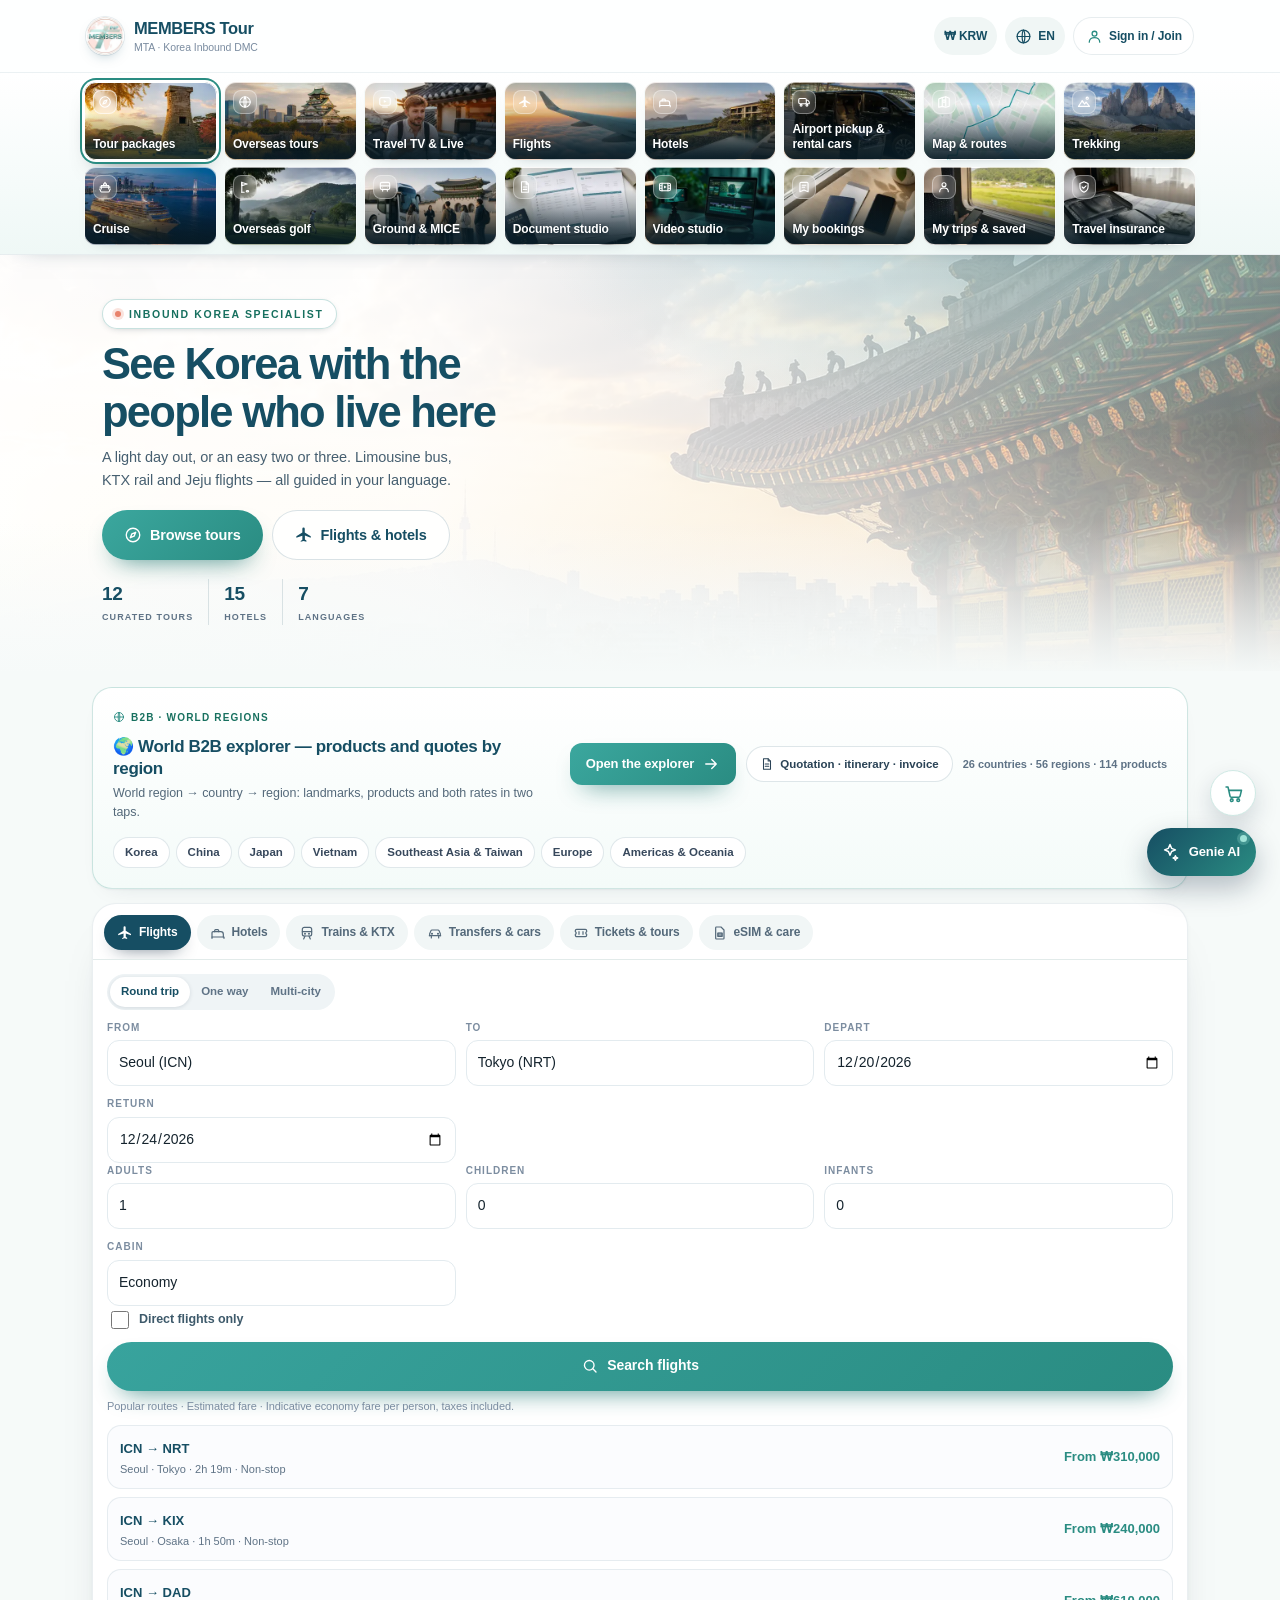
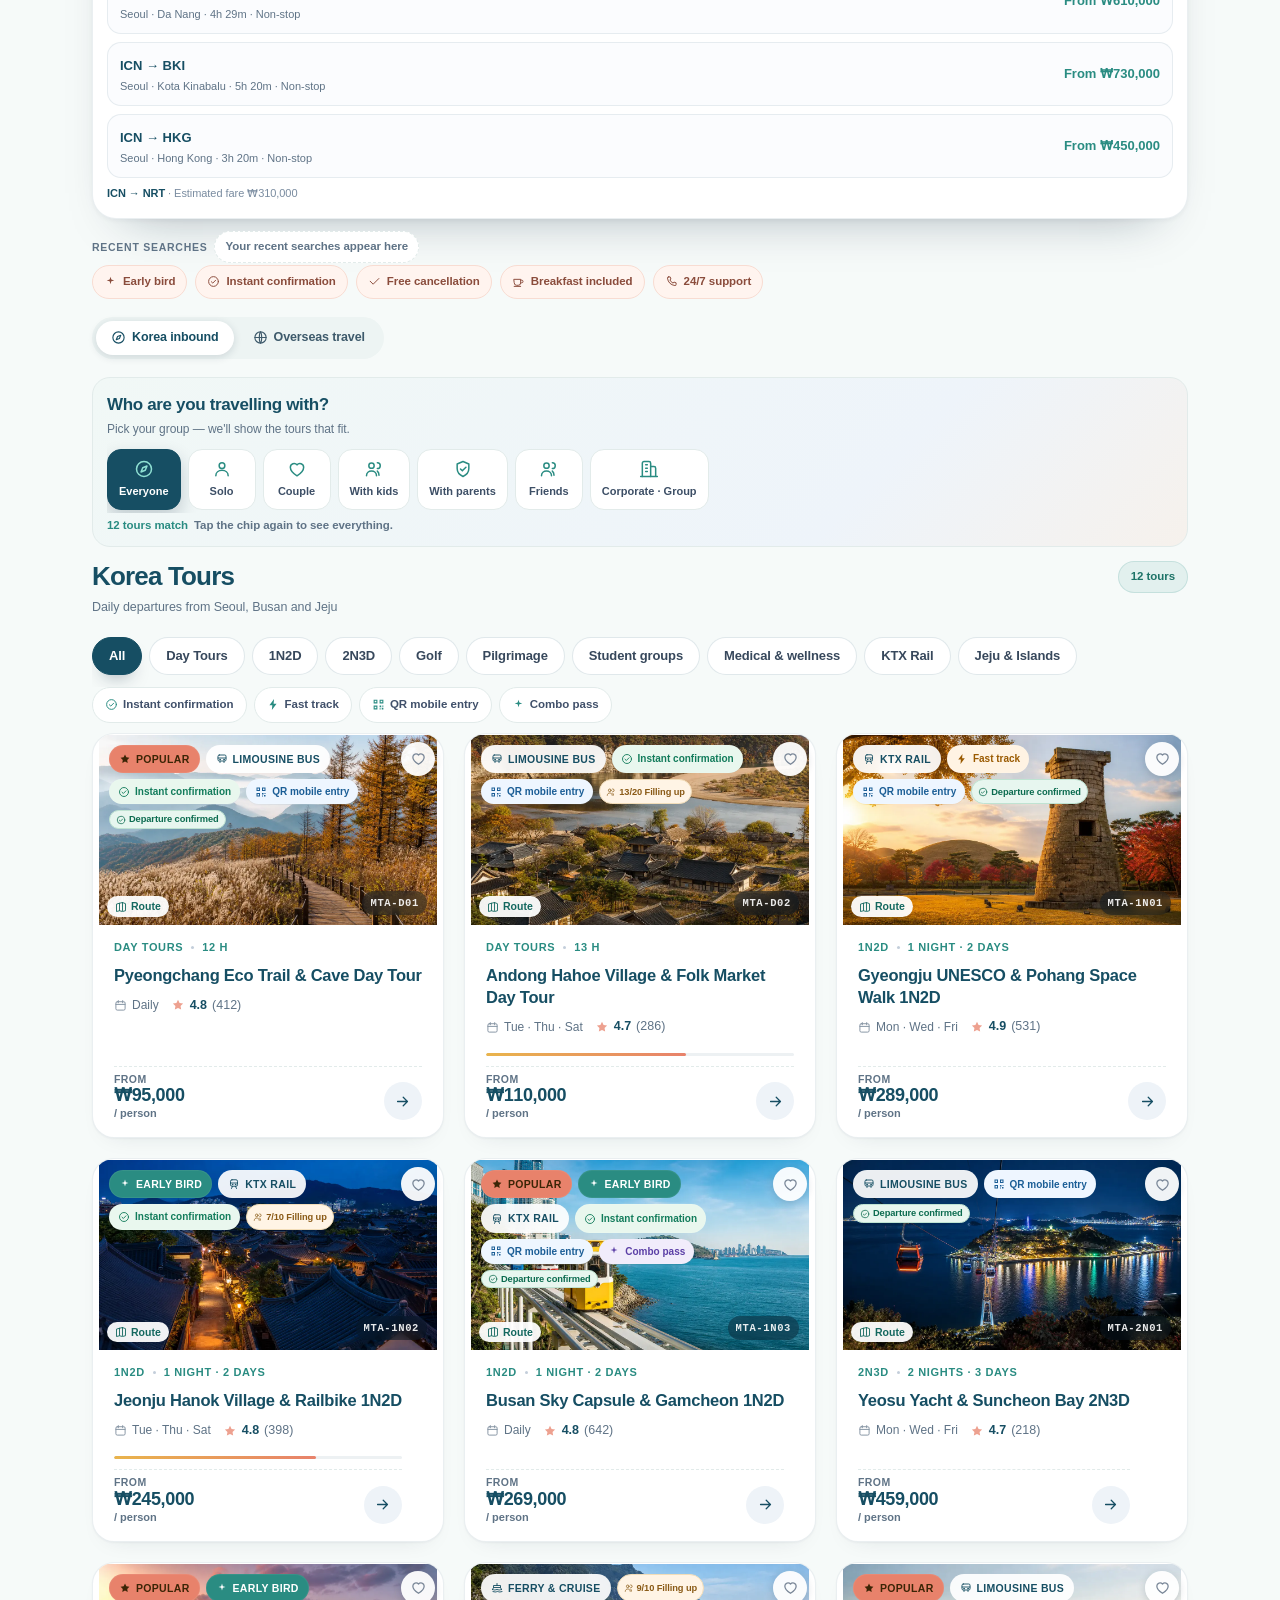
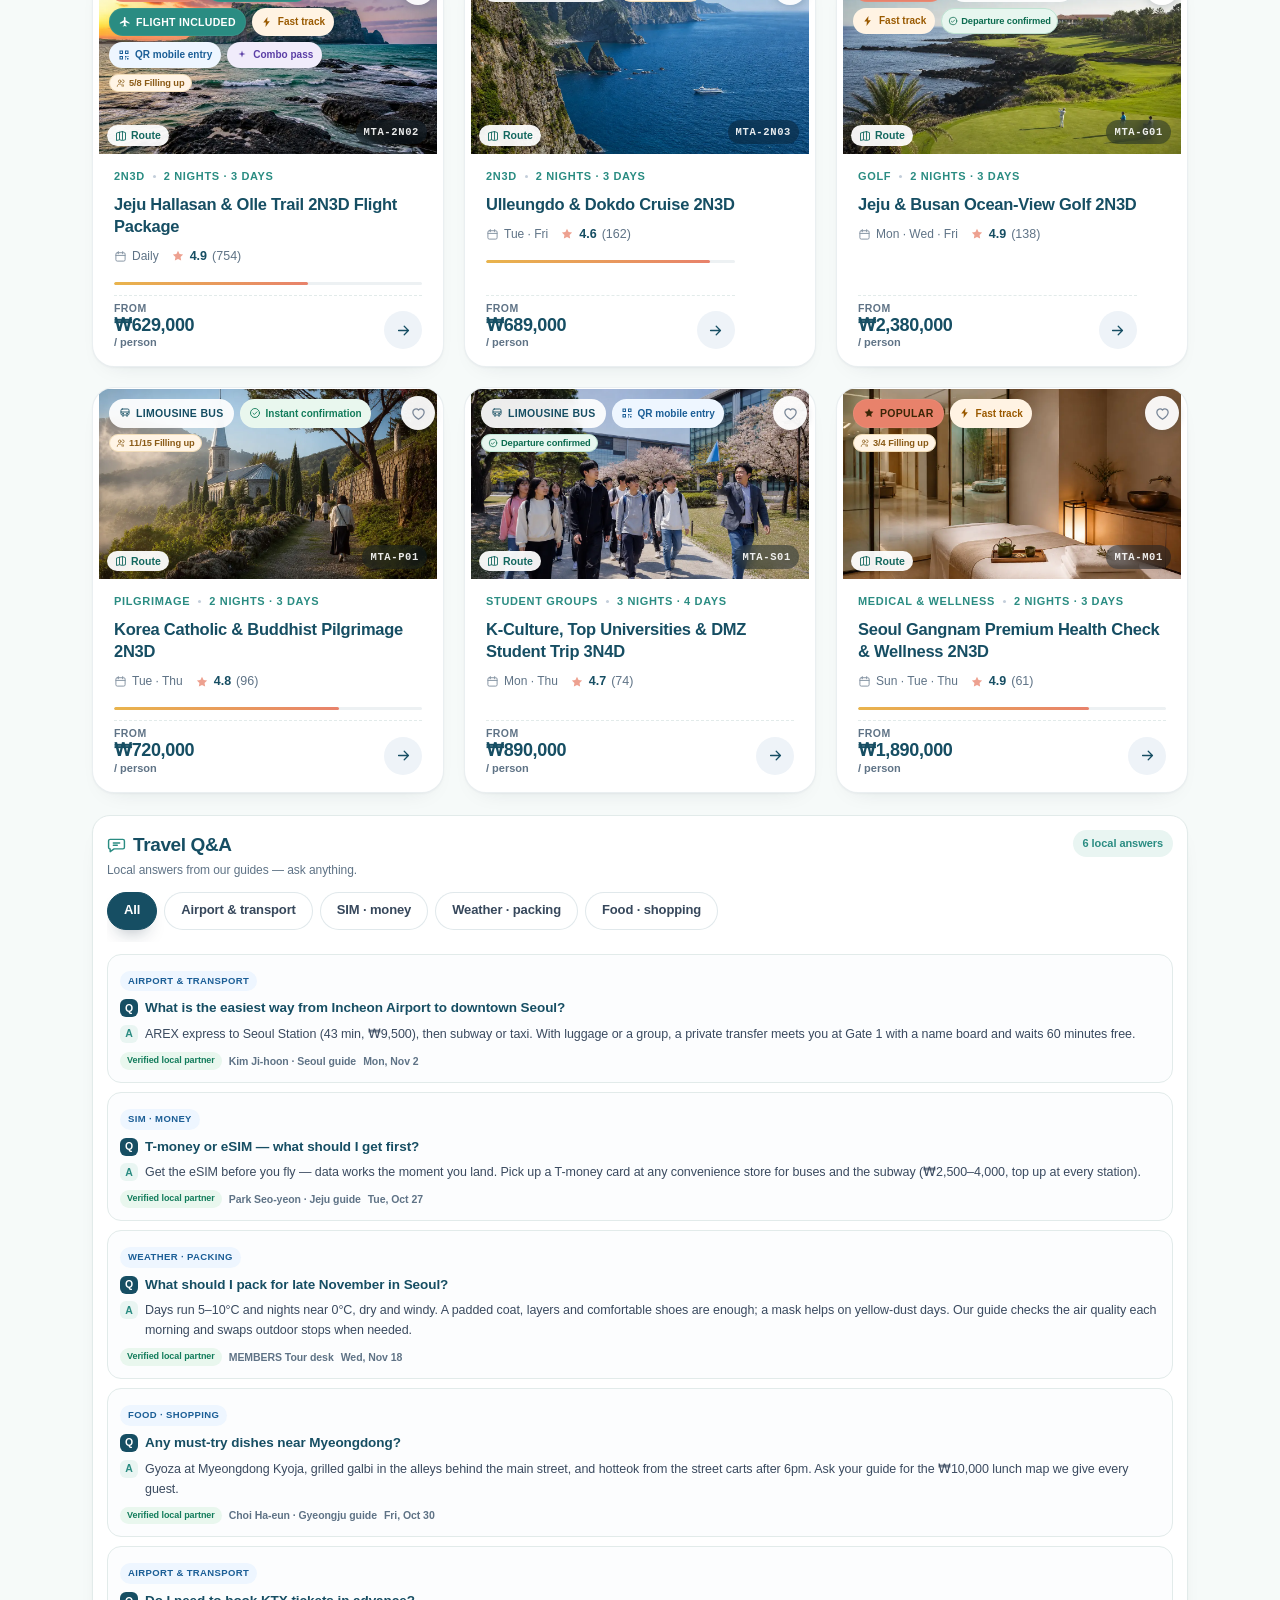
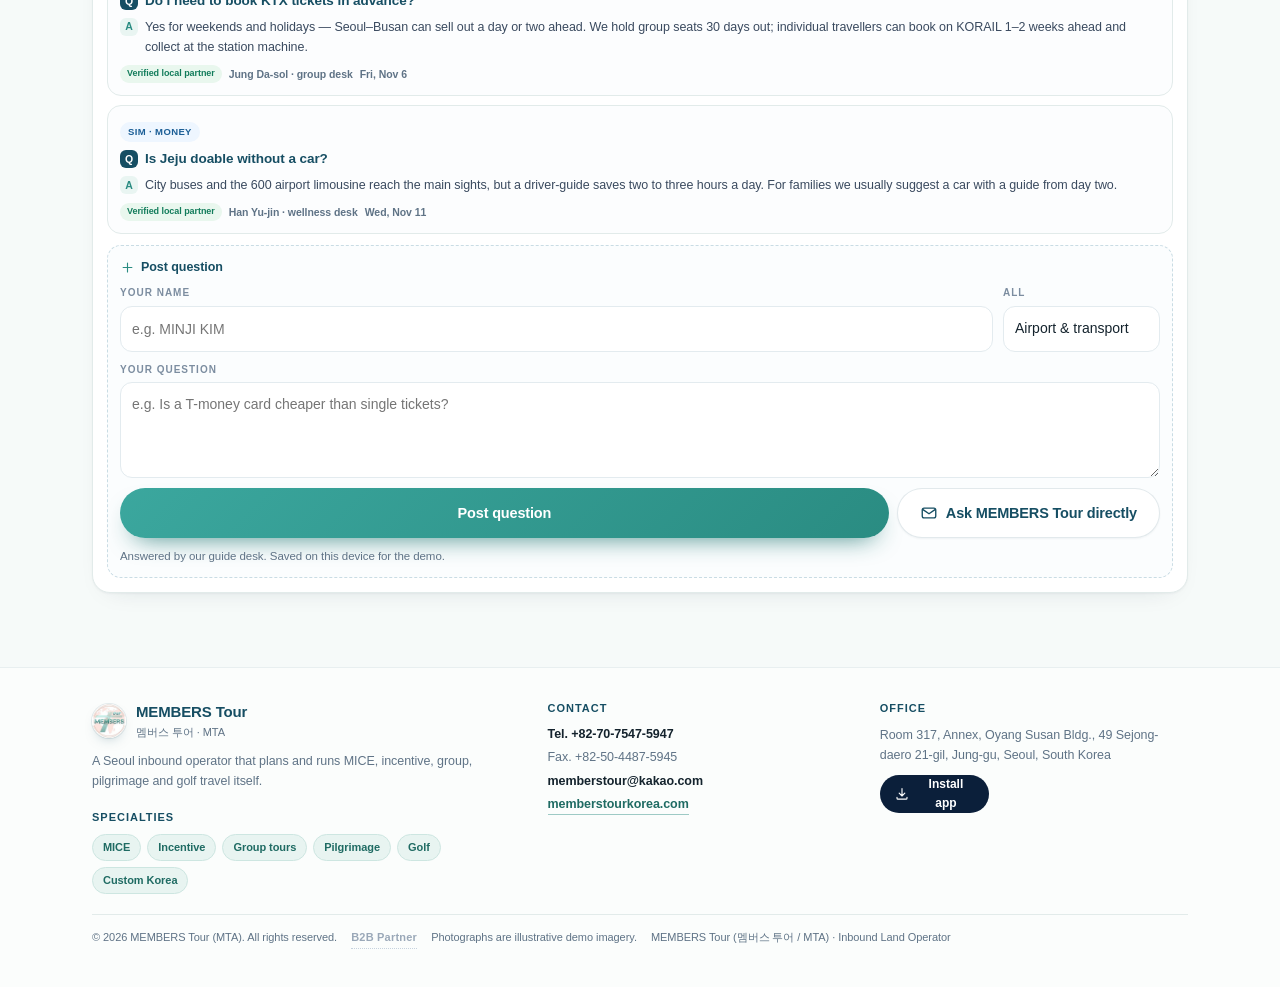
==== index.html @ 83a713e8 "Update MEMBERS Tour Pages site" ====
<!DOCTYPE html>
<!--
  MEMBERS Tour — 7-language inbound Korea travel prototype.
  Styles, scripts and the logo are inline (logo as a base64 data URI); photographs live in
  ./images/ next to this file, so the page stays light on mobile.
  To swap the logo later, replace BRAND.logoImage below with another data: URI
  (or a file name placed next to this HTML) and change BRAND.contact / palette values.
  Generated by build/inbound-demo/build.py
-->

<html lang="en">
<head>
<meta charset="utf-8">
<meta name="viewport" content="width=device-width, initial-scale=1, viewport-fit=cover">
<title>MEMBERS Tour (MTA) — Korea Inbound Travel</title>
<meta name="description" content="MEMBERS Tour (멤버스 투어 / MTA) — inbound Korea land operator. Multilingual Korea tours, flights and hotels in 7 languages.">
<meta property="og:title" content="MEMBERS Tour (MTA) — Korea Inbound Travel">
<meta property="og:description" content="Korea tours, flights and hotels for inbound travelers — 7 languages.">
<meta property="og:type" content="website">
<meta property="og:url" content="https://memberstourkorea.com/">
<link rel="canonical" href="https://memberstourkorea.com/">
<meta name="theme-color" content="#0B1F3A">
<meta name="apple-mobile-web-app-capable" content="yes">
<meta name="mobile-web-app-capable" content="yes">
<meta name="apple-mobile-web-app-status-bar-style" content="black-translucent">
<meta name="apple-mobile-web-app-title" content="MEMBERS Tour">
<meta name="format-detection" content="telephone=no">
<!-- PWA: installable home-screen app (manifest.json + sw.js live next to this file) -->
<link rel="manifest" href="manifest.json">
<link rel="apple-touch-icon" href="icons/apple-touch-icon.png">
<link rel="icon" type="image/png" sizes="192x192" href="icons/icon-192.png">
<!-- Travelpayouts Drive — affiliate marker 605860 for memberstourkorea.com.
     The official snippet from the affiliate dashboard; the file name is base64(marker).
     Kept on https only so a saved/file:// copy of the page never calls out. -->
<script nowprocket data-noptimize="1" data-cfasync="false" data-wpfc-render="false" seraph-accel-crit="1" data-no-defer="1" data-cmp-ab="2">
(function () {
  if (!window.location.protocol || window.location.protocol.indexOf('http') !== 0) return;
  var script = document.createElement("script");
  script.async = 1;
  script.setAttribute("data-cmp-ab","2");
  script.src = 'https://tpembars.com/NjA1ODYw.js?t=605860';
  document.head.appendChild(script);
})();
</script>
<style>
/* =====================================================================
   BRAND PALETTE — swap these values to match the company letterhead.
   Everything else in the design reads from these variables.
   ===================================================================== */
:root{
  --navy:#164E63;
  --navy-2:#1B5E96;
  --teal:#2A8C82;
  --teal-2:#38A39D;
  --accent:#E8826B;
  --accent-soft:#FDEDE8;
  --ink:#16202C;
  --muted:#63728A;
  --line:#E1EAEE;
  --bg:#F4F8F9;
  --card:#FFFFFF;
  --ok:#127C5B;
  --danger:#B4413A;
  --radius:20px;
  --radius-sm:14px;
  --shadow:0 10px 30px rgba(11,34,57,.08);
  --shadow-sm:0 4px 14px rgba(11,34,57,.06);
  --maxw:1120px;
  --header-h:60px;
}
*,*::before,*::after{box-sizing:border-box}
html{-webkit-text-size-adjust:100%}
body{
  margin:0;background:var(--bg);color:var(--ink);
  font-family:-apple-system,BlinkMacSystemFont,"Segoe UI","Apple SD Gothic Neo","Malgun Gothic","Noto Sans KR","Hiragino Sans","PingFang SC","Microsoft YaHei","Helvetica Neue",Arial,"Liberation Sans","Noto Sans",sans-serif;
  font-size:15px;line-height:1.5;-webkit-font-smoothing:antialiased;
  padding-bottom:calc(76px + env(safe-area-inset-bottom));
}
img,svg{display:block;max-width:100%}
button{font:inherit;color:inherit;background:none;border:0;cursor:pointer;-webkit-tap-highlight-color:transparent}
a{color:inherit;text-decoration:none}
h1,h2,h3,h4,p{margin:0}
ul{margin:0;padding:0;list-style:none}
input,select,textarea{font:inherit;color:inherit}
.container{width:100%;max-width:var(--maxw);margin:0 auto;padding:0 16px}
.sr-only{position:absolute;width:1px;height:1px;padding:0;margin:-1px;overflow:hidden;clip:rect(0,0,0,0);white-space:nowrap;border:0}

/* ---------------- header ---------------- */
.app-header{
  position:sticky;top:0;z-index:40;
  background:rgba(255,255,255,.94);
  backdrop-filter:saturate(180%) blur(14px);
  border-bottom:1px solid var(--line);
  padding-top:env(safe-area-inset-top);
}
.header-inner{display:flex;align-items:center;gap:12px;height:var(--header-h);max-width:var(--maxw);margin:0 auto;padding:0 16px}
.brand{display:flex;align-items:center;gap:10px;min-width:0;flex:1 1 auto}
/* logo slot: replaced by <img> when BRAND.logoImage is set */
.brand-mark{width:40px;height:40px;flex:0 0 40px;border-radius:50%;overflow:hidden;background:#fff;display:grid;place-items:center;box-shadow:0 0 0 1px rgba(22,78,99,.10)}
.brand-mark svg{width:100%;height:100%}
.brand-mark img{width:100%;height:100%;object-fit:cover;background:#fff}
.brand-text{min-width:0;line-height:1.15}
.brand-text strong{display:block;font-size:16px;letter-spacing:-.02em;color:var(--navy);white-space:nowrap;overflow:hidden;text-overflow:ellipsis}
.brand-text small{display:block;font-size:11px;color:var(--muted);white-space:nowrap;overflow:hidden;text-overflow:ellipsis;margin-top:2px}
.header-tools{display:flex;align-items:center;gap:8px;margin-left:auto}
.seg{display:inline-flex;background:#EEF3F8;border-radius:999px;padding:3px}
.seg button{padding:5px 10px;border-radius:999px;font-size:12px;font-weight:700;color:var(--muted);letter-spacing:.01em;white-space:nowrap}
.seg button.on{background:#fff;color:var(--navy);box-shadow:0 1px 4px rgba(11,34,57,.12)}
.icon-btn{display:inline-flex;align-items:center;gap:6px;height:36px;padding:0 10px;border-radius:999px;background:#EEF3F8;color:var(--navy);font-size:12px;font-weight:700}
.icon-btn svg{width:17px;height:17px}
/* member sign-up / sign-in button (header): icon + label, shrinks to an icon on phones */
.auth-btn{display:inline-flex;align-items:center;gap:6px;height:36px;padding:0 11px;border-radius:999px;background:#fff;border:1px solid var(--line);color:var(--navy);font-size:12px;font-weight:800;letter-spacing:-.01em;box-shadow:var(--shadow-sm);max-width:190px;min-width:0}
.auth-btn .ab-ico{display:grid;place-items:center;width:18px;height:18px;flex:0 0 18px;color:var(--teal)}
.auth-btn .ab-ico svg{width:17px;height:17px}
.auth-btn .ab-txt{white-space:nowrap;overflow:hidden;text-overflow:ellipsis;min-width:0}
.auth-btn .ab-av{width:22px;height:22px;flex:0 0 22px;border-radius:50%;background:linear-gradient(135deg,var(--teal-2),var(--teal));color:#fff;display:grid;place-items:center;font-size:9.5px;font-weight:800;letter-spacing:.02em}
.auth-btn .ab-b2b{font-size:8.5px;font-weight:800;letter-spacing:.06em;color:#8A4C3C;background:var(--accent-soft);border-radius:999px;padding:2px 5px;flex:0 0 auto}
.auth-btn.signed{background:#EDF7F5;border-color:#CDE6E1;color:#0A6A5F}
.auth-btn.signed .ab-txt{font-weight:800}
.auth-btn:active{transform:scale(.98)}
.lang-sheet{
  position:fixed;top:calc(var(--header-h) + env(safe-area-inset-top));right:12px;z-index:45;
  background:#fff;border:1px solid var(--line);border-radius:16px;box-shadow:var(--shadow);
  padding:6px;min-width:190px;display:none;
}
.lang-sheet.open{display:block;animation:pop .16s ease-out}
.lang-sheet button{display:flex;align-items:center;justify-content:space-between;gap:12px;width:100%;padding:9px 12px;border-radius:10px;font-size:14px;font-weight:600;color:var(--ink)}
.lang-sheet button:hover{background:#F3F6FA}
.lang-sheet button.on{color:var(--teal);background:#EDF7F5}
.lang-sheet .code{font-size:11px;font-weight:700;color:var(--muted);letter-spacing:.06em}
@keyframes pop{from{opacity:0;transform:translateY(-4px)}to{opacity:1;transform:none}}

/* ---------------- channel bar (항공 · 호텔 · 투어 channel switcher) ---------------- */
.channel-bar{
  position:relative;z-index:30;
  background:linear-gradient(112deg,#08222F 0%,#0F3B4C 40%,#164E63 68%,#1B5E96 100%);
  box-shadow:0 12px 28px rgba(6,24,36,.26);
  border-bottom:1px solid rgba(255,255,255,.16);
  padding-top:0;
}
.channel-inner{
  max-width:var(--maxw);margin:0 auto;padding:9px 12px;
  display:grid;grid-template-columns:repeat(4,1fr);gap:6px;align-items:stretch;
}
.channel-item{
  position:relative;display:flex;align-items:center;justify-content:center;gap:9px;min-width:0;
  padding:9px 8px;border-radius:14px;color:#CFE3EA;text-align:left;
  border:1px solid rgba(255,255,255,.10);background:rgba(255,255,255,.055);
  transition:background .18s,color .18s,transform .18s,box-shadow .2s;
}
.channel-item:hover{background:rgba(255,255,255,.15);color:#fff}
.channel-item:active{transform:scale(.985)}
.channel-item .ch-ico{display:grid;place-items:center;width:30px;height:30px;flex:0 0 30px;border-radius:10px;background:rgba(255,255,255,.13)}
.channel-item .ch-ico svg{width:18px;height:18px}
.channel-item .ch-txt{min-width:0;display:flex;flex-direction:column;line-height:1.15}
.channel-item .ch-l{font-size:13.5px;font-weight:800;letter-spacing:-.015em;white-space:nowrap;overflow:hidden;text-overflow:ellipsis}
.channel-item .ch-s{display:none;font-size:12px;font-weight:800;white-space:nowrap;overflow:hidden;text-overflow:ellipsis}
.channel-item .ch-sub{font-size:10px;font-weight:600;color:#9FBECC;margin-top:2px;white-space:nowrap;overflow:hidden;text-overflow:ellipsis}
.channel-item.on{
  background:#fff;color:#0E3B4C;border-color:#fff;transform:translateY(-1px);
  box-shadow:0 12px 24px rgba(4,20,30,.34),inset 0 3px 0 var(--accent);
}
.channel-item.on .ch-ico{background:linear-gradient(135deg,var(--teal-2),var(--teal));color:#fff}
.channel-item.on .ch-sub{color:#4B6B7C}
.channel-item.on .ch-l,.channel-item.on .ch-s{color:var(--navy)}
/* nine channels fill a five-column grid on desktop; on phones the ninth
   (My trips) lives in the bottom navigation instead, so the strip keeps its
   even four-by-two grid and stays above the fold. */
@media (min-width:900px){
  .channel-inner{grid-template-columns:repeat(5,1fr)}
}
@media (max-width:899px){
  .channel-item[data-channel='account']{display:none}
}

/* ---------------- hero ---------------- */
.hero{
  position:relative;overflow:hidden;color:#fff;background-color:#0B2E3C;
  background-image:
    radial-gradient(900px 420px at 86% -14%, rgba(56,163,157,.42), transparent 64%),
    linear-gradient(92deg, rgba(4,19,30,.94) 0%, rgba(5,24,36,.88) 34%, rgba(6,31,44,.62) 66%, rgba(7,38,50,.34) 100%),
    linear-gradient(180deg, rgba(4,16,26,.5) 0%, rgba(4,16,26,.12) 38%, rgba(4,16,26,.55) 100%),
    url("images/hero-seoul.webp");
  background-size:cover, cover, cover, cover;
  background-position:center, center, center, center 38%;
  background-repeat:no-repeat;
}
.hero::after{content:"";position:absolute;inset:auto 0 0 0;height:120px;background:linear-gradient(180deg,transparent,rgba(6,18,30,.35))}
.hero-inner{position:relative;z-index:2;max-width:var(--maxw);margin:0 auto;padding:24px 16px 24px;display:grid;gap:18px}
.hero-copy{max-width:560px}
.kicker{display:inline-flex;align-items:center;gap:8px;font-size:11px;font-weight:800;letter-spacing:.14em;text-transform:uppercase;color:#9FE3D7}
.kicker .dot{width:6px;height:6px;border-radius:50%;background:var(--accent)}
.hero h1{font-size:26px;line-height:1.22;letter-spacing:-.03em;margin:10px 0 8px;font-weight:800}
.hero p{color:#C6D6E4;font-size:14px;line-height:1.58;max-width:520px}
.hero-cta{display:flex;flex-wrap:wrap;gap:10px;margin-top:15px}
.btn{
  display:inline-flex;align-items:center;justify-content:center;gap:8px;
  height:48px;padding:0 20px;border-radius:14px;font-size:14.5px;font-weight:700;
  transition:transform .15s ease, box-shadow .2s ease, background .2s ease;
}
.btn:active{transform:scale(.985)}
.btn svg{width:18px;height:18px}
.btn-primary{background:linear-gradient(135deg,var(--teal-2),var(--teal));color:#fff;box-shadow:0 10px 24px rgba(14,124,123,.35)}
.btn-primary:hover{box-shadow:0 12px 28px rgba(14,124,123,.45)}
.btn-ghost{background:rgba(255,255,255,.1);color:#fff;border:1px solid rgba(255,255,255,.22)}
.btn-light{background:#fff;color:var(--navy);box-shadow:var(--shadow-sm)}
.btn-block{width:100%}
.hero-stats{display:flex;gap:20px;flex-wrap:wrap;margin-top:16px}
.hero-stats div{display:flex;flex-direction:column}
.hero-stats b{font-size:20px;letter-spacing:-.02em}
.hero-stats span{font-size:11px;color:#9FB4C8;letter-spacing:.06em;text-transform:uppercase;font-weight:700}
.hero-art{display:none}
.hero-art svg{width:100%;height:auto;filter:drop-shadow(0 18px 30px rgba(0,0,0,.28))}

/* ---------------- section shell ---------------- */
.view{padding:26px 0 34px}
#view-tours{padding-top:0}
#view-insurance{padding-top:0}
.view[hidden]{display:none}
.section-head{display:flex;align-items:flex-end;justify-content:space-between;gap:16px;margin-bottom:16px}
.section-head h2{font-size:21px;letter-spacing:-.02em;color:var(--navy)}
.section-head p{font-size:13px;color:var(--muted);margin-top:3px}
.count-pill{font-size:12px;font-weight:700;color:var(--teal);background:#E9F5F2;border-radius:999px;padding:5px 11px;white-space:nowrap}

/* ---------------- chips ---------------- */
.chip-row{display:flex;gap:8px;overflow-x:auto;padding:2px 0 10px;scrollbar-width:none;-webkit-overflow-scrolling:touch}
.chip-row::-webkit-scrollbar{display:none}
.chip{
  flex:0 0 auto;padding:9px 15px;border-radius:999px;border:1px solid var(--line);background:#fff;
  font-size:13px;font-weight:600;color:#40506A;white-space:nowrap;transition:.18s;
}
.chip.on{background:var(--navy);border-color:var(--navy);color:#fff;box-shadow:0 6px 14px rgba(11,34,57,.18)}
.chip:active{transform:scale(.97)}

/* ---------------- cards ---------------- */
.grid{display:grid;gap:16px;grid-template-columns:1fr}
.tour-card{
  background:var(--card);border:1px solid var(--line);border-radius:var(--radius);overflow:hidden;
  box-shadow:var(--shadow-sm);display:flex;flex-direction:column;text-align:left;width:100%;
  transition:transform .18s ease, box-shadow .2s ease;
}
.tour-card:hover{transform:translateY(-3px);box-shadow:var(--shadow)}
.cover{position:relative;aspect-ratio:16/9;overflow:hidden;background:var(--navy)}
.cover .art{width:100%;height:100%;object-fit:cover;display:block}
.cover img.art{transition:transform .5s cubic-bezier(.2,.6,.2,1)}
.tour-card:hover .cover img.art{transform:scale(1.045)}
.cover .badges{position:absolute;top:10px;left:10px;display:flex;gap:6px;flex-wrap:wrap;max-width:78%}
.badge{
  display:inline-flex;align-items:center;gap:5px;padding:5px 9px;border-radius:999px;
  font-size:10.5px;font-weight:800;letter-spacing:.03em;text-transform:uppercase;
  background:rgba(255,255,255,.92);color:var(--navy);backdrop-filter:blur(6px);
}
.badge svg{width:12px;height:12px}
.badge.accent{background:var(--accent);color:#3B2506}
.badge.teal{background:var(--teal);color:#fff}
.cover .code{
  position:absolute;bottom:10px;right:10px;font-family:ui-monospace,SFMono-Regular,Menlo,monospace;
  font-size:10.5px;font-weight:700;letter-spacing:.06em;color:rgba(255,255,255,.9);
  background:rgba(9,24,38,.42);padding:4px 8px;border-radius:999px;backdrop-filter:blur(6px);
}
.card-body{padding:14px 15px 16px;display:flex;flex-direction:column;gap:9px;flex:1}
.card-top{display:flex;align-items:center;gap:8px;font-size:11px;font-weight:700;letter-spacing:.06em;text-transform:uppercase;color:var(--teal)}
.card-top .sep{width:3px;height:3px;border-radius:50%;background:#C3CEDA}
.card-top .loc{color:var(--muted);text-transform:none;letter-spacing:0;font-weight:600;font-size:12px;display:flex;align-items:center;gap:4px}
.card-top .loc svg{width:12px;height:12px}
.tour-card h3{font-size:16.5px;line-height:1.32;letter-spacing:-.015em;color:var(--navy);font-weight:800}
.card-meta{display:flex;flex-wrap:wrap;gap:6px 12px;font-size:12px;color:var(--muted)}
.card-meta span{display:inline-flex;align-items:center;gap:5px}
.card-meta svg{width:13px;height:13px;opacity:.75}
.card-foot{display:flex;align-items:flex-end;justify-content:space-between;gap:10px;margin-top:auto;padding-top:6px;border-top:1px dashed var(--line)}
.price{display:flex;flex-direction:column;line-height:1.2}
.price small{font-size:10.5px;color:var(--muted);font-weight:700;letter-spacing:.04em;text-transform:uppercase}
.price b{font-size:18px;color:var(--navy);letter-spacing:-.02em}
.price em{font-style:normal;font-size:11px;color:var(--muted);font-weight:600}
.rating{display:inline-flex;align-items:center;gap:5px;font-size:12.5px;font-weight:700;color:var(--navy)}
.rating svg{width:14px;height:14px;color:var(--accent)}
.rating span{color:var(--muted);font-weight:500}
.arrow-btn{width:38px;height:38px;border-radius:50%;background:#EEF3F8;display:grid;place-items:center;color:var(--navy);flex:0 0 38px}
.arrow-btn svg{width:17px;height:17px}

/* ---------------- search panels ---------------- */
.panel{background:#fff;border:1px solid var(--line);border-radius:var(--radius);box-shadow:var(--shadow-sm);padding:14px}
.panel + .panel{margin-top:12px}
.trip-toggle{display:inline-flex;background:#EEF3F8;border-radius:12px;padding:3px;margin-bottom:12px}
.trip-toggle button{padding:7px 14px;border-radius:9px;font-size:12.5px;font-weight:700;color:var(--muted)}
.trip-toggle button.on{background:#fff;color:var(--navy);box-shadow:0 1px 4px rgba(11,34,57,.14)}
.field-grid{display:grid;gap:10px;grid-template-columns:1fr 1fr}
.field{display:flex;flex-direction:column;gap:5px;min-width:0}
.field.full{grid-column:1/-1}
.field label{font-size:10.5px;font-weight:800;letter-spacing:.08em;text-transform:uppercase;color:var(--muted)}
.field select,.field input,.field textarea{
  width:100%;height:44px;border:1px solid var(--line);background:#FBFCFE;border-radius:12px;padding:0 11px;
  font-size:14px;color:var(--ink);appearance:none;-webkit-appearance:none;
  background-image:url("data:image/svg+xml;charset=utf-8,%3Csvg xmlns='http://www.w3.org/2000/svg' viewBox='0 0 24 24' fill='none' stroke='%2363728A' stroke-width='2' stroke-linecap='round'%3E%3Cpath d='M6 9l6 6 6-6'/%3E%3C/svg%3E");
  background-repeat:no-repeat;background-position:right 9px center;background-size:16px;
  padding-right:30px;
}
.field input[type=date]{background-image:none;padding-right:11px}
.field input[type=text],.field input[type=email],.field input[type=tel],.field input[type=number],.field input[type=search],.field input[type=password]{background-image:none;padding-right:11px}
.field input[type=number]{-moz-appearance:textfield;appearance:textfield}.field input[type=number]::-webkit-outer-spin-button,.field input[type=number]::-webkit-inner-spin-button{-webkit-appearance:none;margin:0}
.field textarea{height:auto;min-height:74px;padding:11px;background-image:none;resize:vertical;line-height:1.45}
.field[hidden]{display:none}
.field select:focus,.field input:focus,.field textarea:focus{outline:2px solid rgba(18,163,148,.35);border-color:var(--teal)}
.field .hint{font-size:11px;color:var(--muted)}
.swap-wrap{position:relative}
.swap-btn{position:absolute;right:-2px;top:-8px;width:30px;height:30px;border-radius:50%;background:#fff;border:1px solid var(--line);display:grid;place-items:center;color:var(--teal);box-shadow:var(--shadow-sm);z-index:2}
.swap-btn svg{width:15px;height:15px}
.demo-strip{display:flex;align-items:center;gap:7px;margin-top:10px;font-size:11px;color:#8A4C3C;background:var(--accent-soft);border:1px solid #F6D6CD;border-radius:10px;padding:7px 10px;line-height:1.35}
.demo-strip svg{width:13px;height:13px;flex:0 0 13px;color:#C36A53}
/* ------------------------------------------- live partner booking (affiliate) */
.live-card{background:linear-gradient(135deg,#0E3A4E,#164E63 58%,#1B5E96);color:#fff;border-radius:var(--radius);padding:15px 16px;box-shadow:0 14px 30px rgba(14,58,78,.28);display:flex;flex-direction:column;gap:9px;min-width:0;margin-top:12px}
.live-card h3{font-size:16px;letter-spacing:-.01em;color:#fff;min-width:0}
.live-card p{font-size:12.5px;line-height:1.5;color:rgba(255,255,255,.8);margin:0;min-width:0;overflow-wrap:anywhere}
.live-badge{display:inline-flex;align-items:center;gap:6px;align-self:flex-start;max-width:100%;font-size:10px;font-weight:800;letter-spacing:.07em;text-transform:uppercase;color:#CFF3EC;background:rgba(56,163,157,.22);border:1px solid rgba(56,163,157,.55);border-radius:999px;padding:4px 9px;line-height:1.3}
.live-badge svg{width:12px;height:12px;flex:0 0 12px}
.live-cta{display:flex;align-items:center;justify-content:center;gap:8px;min-width:0;min-height:46px;padding:11px 13px;border-radius:13px;background:linear-gradient(135deg,#38A39D,#2A8C82);color:#fff;font-size:13.5px;font-weight:800;line-height:1.3;text-align:center;text-decoration:none;box-shadow:0 8px 20px rgba(14,124,123,.34)}
.live-cta span{min-width:0}
.live-cta:hover{filter:brightness(1.06)}
.live-cta svg{width:16px;height:16px;flex:0 0 16px}
.live-note{margin:0;font-size:10.5px;line-height:1.45;color:rgba(255,255,255,.62)}
.live-mini{display:inline-flex;align-items:center;gap:5px;font-size:11.5px;font-weight:700;color:var(--teal);text-decoration:none;min-width:0;overflow-wrap:anywhere}
.live-mini svg{width:13px;height:13px;flex:0 0 13px}
.live-mini:hover{color:var(--navy)}
.live-strip{display:flex;flex-wrap:wrap;align-items:center;justify-content:space-between;gap:8px;margin-top:14px;padding:10px 12px;border:1px solid #CFE7E2;background:#F1FAF8;border-radius:12px;min-width:0}
.live-strip .ls-t{display:flex;align-items:center;gap:6px;min-width:0;font-size:12px;font-weight:700;color:var(--navy)}
.live-strip .ls-t svg{width:14px;height:14px;flex:0 0 14px;color:var(--teal)}
.live-strip .btn svg{width:14px;height:14px}
.results-head{display:flex;align-items:center;justify-content:space-between;gap:10px;margin:20px 0 10px;flex-wrap:wrap}
.results-head h3{font-size:15px;color:var(--navy);letter-spacing:-.01em}
.results-head .sub{font-size:12px;color:var(--muted);margin-top:2px}
.sort-row{display:flex;gap:6px}
.sort-row button{font-size:12px;font-weight:700;padding:7px 11px;border-radius:999px;border:1px solid var(--line);background:#fff;color:var(--muted)}
.sort-row button.on{background:var(--navy);border-color:var(--navy);color:#fff}

/* ---------------- flight card ---------------- */
.flight{background:#fff;border:1px solid var(--line);border-radius:var(--radius);box-shadow:var(--shadow-sm);padding:14px;display:flex;flex-direction:column;gap:12px}
.flight-top{display:flex;align-items:center;gap:10px}
.airline-logo{width:34px;height:34px;border-radius:10px;background:#EEF3F8;display:grid;place-items:center;font-size:10px;font-weight:800;color:var(--navy);letter-spacing:.02em;flex:0 0 34px}
.flight-top .airline{font-size:13px;font-weight:700;color:var(--navy)}
.flight-top .fno{font-size:11px;color:var(--muted);margin-top:1px}
.flight-top .tag{margin-left:auto;font-size:10px;font-weight:800;letter-spacing:.05em;text-transform:uppercase;color:var(--teal);background:#E9F5F2;padding:4px 8px;border-radius:999px}
.route{display:grid;grid-template-columns:auto 1fr auto;align-items:center;gap:10px}
.route .t{font-size:18px;font-weight:800;color:var(--navy);letter-spacing:-.02em;line-height:1.1}
.route .ap{font-size:11px;color:var(--muted);font-weight:600;margin-top:2px}
.route .mid{display:flex;flex-direction:column;align-items:center;gap:3px;font-size:10.5px;color:var(--muted);font-weight:600}
.route .line{width:100%;height:2px;background:linear-gradient(90deg,#D7E1EC,#9FB6C9,#D7E1EC);border-radius:2px;position:relative}
.route .line::before,.route .line::after{content:"";position:absolute;top:50%;width:5px;height:5px;border-radius:50%;background:#8FA9BF;transform:translateY(-50%)}
.route .line::before{left:0}.route .line::after{right:0}
.route .arr{text-align:right}
.flight-bottom{display:flex;align-items:center;justify-content:space-between;gap:10px;border-top:1px dashed var(--line);padding-top:11px}
.flight-bottom .price b{font-size:19px}
.btn-sm{height:40px;padding:0 16px;border-radius:12px;font-size:13.5px;font-weight:700}

/* ---------------- hotel card ---------------- */
.hotel{background:#fff;border:1px solid var(--line);border-radius:var(--radius);overflow:hidden;box-shadow:var(--shadow-sm);display:flex;flex-direction:column}
.hotel-cover{position:relative;aspect-ratio:16/7;background:var(--navy)}
.hotel-cover .art{width:100%;height:100%;object-fit:cover;display:block}
.hotel-cover img.art{transition:transform .5s cubic-bezier(.2,.6,.2,1)}
.hotel:hover .hotel-cover img.art{transform:scale(1.04)}
.hotel-cover .stars{position:absolute;top:10px;left:12px;display:flex;gap:2px}
.hotel-cover .stars svg{width:13px;height:13px;color:var(--accent);filter:drop-shadow(0 1px 2px rgba(0,0,0,.3))}
.hotel-body{padding:13px 15px 15px;display:flex;flex-direction:column;gap:10px}
.hotel-body h3{font-size:16px;color:var(--navy);letter-spacing:-.015em;font-weight:800;line-height:1.3}
.hotel-area{font-size:12px;color:var(--muted);display:flex;align-items:center;gap:4px}
.hotel-area svg{width:12px;height:12px}
.amenities{display:flex;flex-wrap:wrap;gap:6px}
.amenity{display:inline-flex;align-items:center;gap:5px;font-size:11px;font-weight:600;color:#4A5A72;background:#F3F6FA;border-radius:999px;padding:4px 8px}
.amenity svg{width:12px;height:12px;color:var(--teal)}
.hotel-foot{display:flex;align-items:flex-end;justify-content:space-between;gap:10px;border-top:1px dashed var(--line);padding-top:11px;margin-top:auto}
.breakfast-flag{display:inline-flex;align-items:center;gap:5px;font-size:11px;font-weight:700;color:var(--ok);background:#EAF7F1;border-radius:8px;padding:4px 8px;width:max-content}
.breakfast-flag svg{width:12px;height:12px}

/* ---------------- rooms / modal content ---------------- */
.room-row{display:flex;align-items:center;justify-content:space-between;gap:12px;padding:13px 0;border-bottom:1px solid var(--line)}
.room-row:last-child{border-bottom:0}
.room-row .rn{font-size:14px;font-weight:700;color:var(--navy)}
.room-row .rd{font-size:11.5px;color:var(--muted);margin-top:2px}
.room-row .rp{text-align:right;flex:0 0 auto}
.room-row .rp b{display:block;font-size:15px;color:var(--navy)}
.room-row .rp small{font-size:10.5px;color:var(--muted)}
.m-hd{position:relative}
.m-hd .cover{aspect-ratio:16/8;border-radius:0}
.m-hd .m-close{position:absolute;top:12px;right:12px;width:34px;height:34px;border-radius:50%;background:rgba(255,255,255,.94);display:grid;place-items:center;color:var(--navy);box-shadow:var(--shadow-sm);z-index:3}
.m-hd .m-close svg{width:17px;height:17px}
/* back button: one tap returns to the previous screen (and the browser history too) */
.m-back{display:inline-flex;align-items:center;gap:5px;height:34px;padding:0 12px 0 9px;border-radius:999px;background:#EEF3F8;color:var(--navy);font-size:12.5px;font-weight:800;letter-spacing:-.01em}
.m-back svg{width:16px;height:16px}
.m-back:active{transform:scale(.97)}
.m-back-float{position:absolute;top:12px;left:12px;z-index:3;background:rgba(255,255,255,.96);box-shadow:var(--shadow-sm)}
.m-bar{position:sticky;top:0;z-index:4;display:flex;align-items:center;gap:8px;padding:9px 12px;background:rgba(255,255,255,.97);backdrop-filter:blur(10px);border-bottom:1px solid var(--line)}
.m-bar-t{flex:1 1 auto;min-width:0;font-size:12.5px;font-weight:800;color:var(--navy);white-space:nowrap;overflow:hidden;text-overflow:ellipsis;text-align:center}
.m-close-lite{width:34px;height:34px;border-radius:50%;background:#EEF3F8;display:grid;place-items:center;color:var(--navy);flex:0 0 34px}
.m-close-lite svg{width:16px;height:16px}
.itin-list{margin:0;padding:0;list-style:none;display:flex;flex-direction:column;gap:7px}
.itin-list li{display:flex;gap:10px;align-items:flex-start;font-size:13.5px;line-height:1.45;color:#2B3A4C;background:#F6F9FB;border:1px solid var(--line);border-radius:12px;padding:9px 11px}
.itin-list .d{flex:0 0 34px;font-size:11px;font-weight:800;letter-spacing:.04em;color:#fff;background:linear-gradient(135deg,var(--teal-2),var(--teal));border-radius:8px;padding:3px 0;text-align:center;margin-top:1px}
.m-body{padding:18px 18px 22px}
.m-title{font-size:20px;line-height:1.3;letter-spacing:-.02em;color:var(--navy);font-weight:800}
.m-sub{font-size:12.5px;color:var(--muted);margin-top:5px;display:flex;flex-wrap:wrap;gap:6px 12px;align-items:center}
.m-sub span{display:inline-flex;align-items:center;gap:4px}
.m-sub svg{width:13px;height:13px}
.m-meta{display:grid;grid-template-columns:1fr 1fr;gap:10px;margin:16px 0 4px}
.m-meta div{background:#F5F8FB;border-radius:12px;padding:10px 12px}
.m-meta dt{font-size:10px;font-weight:800;letter-spacing:.07em;text-transform:uppercase;color:var(--muted);margin:0 0 3px}
.m-meta dd{margin:0;font-size:13px;font-weight:700;color:var(--navy);line-height:1.35}
.m-sec{margin-top:18px}
.m-sec h4{font-size:12px;font-weight:800;letter-spacing:.08em;text-transform:uppercase;color:var(--muted);margin-bottom:9px}
.hl-list li{display:flex;gap:9px;padding:5px 0;font-size:13.5px;color:#2B3A4C;line-height:1.45}
.hl-list svg{width:15px;height:15px;color:var(--teal);flex:0 0 15px;margin-top:2px}
.inc-chips{display:flex;flex-wrap:wrap;gap:6px}
.inc-chip{display:inline-flex;align-items:center;gap:5px;font-size:12px;font-weight:600;color:#2B3A4C;background:#F3F6FA;border-radius:9px;padding:6px 9px}
.inc-chip svg{width:12px;height:12px;color:var(--teal)}
.m-footer{position:sticky;bottom:0;z-index:2;background:rgba(255,255,255,.97);backdrop-filter:blur(8px);border-top:1px solid var(--line);padding:12px 18px calc(12px + env(safe-area-inset-bottom));display:flex;align-items:center;gap:12px;flex:0 0 auto}
.m-footer .price{flex:1}
.m-footer .btn{height:46px}
/* print / save-as-PDF and file download — a quiet pair of tools in the detail modal
   and next to the live quote, styled as secondary actions */
.m-tools,.qtools{margin-top:14px;padding:12px 13px;border:1px solid var(--line);border-radius:14px;background:#F6FAFB}
.qtools{background:#fff;box-shadow:var(--shadow-sm);margin-top:12px}
.qtools + .qcard{margin-top:12px}
.m-tools-note,.qtools-note{font-size:11.5px;line-height:1.45;color:var(--muted);margin:0 0 9px}
.m-tools-row,.qtools-row{display:flex;gap:8px}
.btn-tool{flex:1 1 0;min-width:0;height:42px;font-size:12.5px;font-weight:700;padding:0 8px;border:1px solid var(--line);background:#fff;color:var(--navy);box-shadow:none;white-space:nowrap;overflow:hidden;text-overflow:ellipsis}
.btn-tool:hover{background:#EDF6F5;border-color:#BFDCD8}
.btn-tool:active{transform:scale(.985)}
.form-note{font-size:11.5px;color:var(--muted);line-height:1.45;margin-top:10px}
.summary{background:#F5F8FB;border-radius:14px;padding:12px 14px;margin-top:14px;font-size:13px}
.summary .row{display:flex;justify-content:space-between;gap:10px;padding:3px 0;color:#43536B}
.summary .row.total{border-top:1px dashed #D8E1EB;margin-top:7px;padding-top:9px;font-weight:800;color:var(--navy);font-size:14.5px}
.success{text-align:center;padding:34px 22px 26px}
.success .tick{width:64px;height:64px;border-radius:50%;background:#E9F5F2;display:grid;place-items:center;margin:0 auto 16px;color:var(--ok)}
.success .tick svg{width:30px;height:30px}
.success h3{font-size:20px;color:var(--navy);letter-spacing:-.02em}
.success p{font-size:13.5px;color:var(--muted);margin-top:7px;line-height:1.5}
.ref-box{margin:18px auto 0;max-width:320px;border:1px dashed #C9D6E3;border-radius:12px;padding:11px;background:#FBFCFE}
.ref-box small{display:block;font-size:10px;font-weight:800;letter-spacing:.09em;text-transform:uppercase;color:var(--muted)}
.ref-box b{display:block;font-family:ui-monospace,SFMono-Regular,Menlo,monospace;font-size:19px;letter-spacing:.12em;color:var(--navy);margin-top:3px}
.success-actions{display:flex;gap:9px;margin-top:20px}
.success-actions .btn{flex:1}

/* ---------------- bookings ---------------- */
.booking{background:#fff;border:1px solid var(--line);border-radius:var(--radius);box-shadow:var(--shadow-sm);padding:14px;display:flex;flex-direction:column;gap:10px}
.booking-top{display:flex;align-items:center;gap:8px}
.type-badge{display:inline-flex;align-items:center;gap:5px;font-size:10.5px;font-weight:800;letter-spacing:.06em;text-transform:uppercase;padding:5px 9px;border-radius:999px;background:#EEF3F8;color:var(--navy)}
.type-badge svg{width:12px;height:12px}
.type-badge.quote{background:#EEF0FB;color:#39407F}
.type-badge.flight{background:#E9F1FB;color:#1D4F8C}
.type-badge.hotel{background:#FDF1E4;color:#96601B}
.type-badge.tour{background:#E9F5F2;color:#0A6A5F}
.status{margin-left:auto;font-size:11px;font-weight:800;letter-spacing:.05em;text-transform:uppercase;color:var(--ok);display:inline-flex;align-items:center;gap:5px}
.status::before{content:"";width:6px;height:6px;border-radius:50%;background:currentColor}
.status.cancelled{color:var(--danger)}
.booking h3{font-size:15.5px;color:var(--navy);font-weight:800;letter-spacing:-.01em;line-height:1.3}
.booking .bk-meta{display:flex;flex-wrap:wrap;gap:5px 14px;font-size:12px;color:var(--muted)}
.booking .bk-meta span{display:inline-flex;align-items:center;gap:5px}
.booking .bk-meta svg{width:12px;height:12px}
.booking-foot{display:flex;align-items:center;justify-content:space-between;gap:10px;border-top:1px dashed var(--line);padding-top:10px}
.ref-mono{font-family:ui-monospace,SFMono-Regular,Menlo,monospace;font-size:11.5px;color:var(--muted);letter-spacing:.06em}
.link-danger{font-size:12.5px;font-weight:700;color:var(--danger);padding:7px 10px;border-radius:9px;background:#FCF1F0}
.empty{text-align:center;padding:44px 20px;background:#fff;border:1px dashed #D5DFEA;border-radius:var(--radius)}
.empty .ico{width:64px;height:64px;border-radius:50%;background:#EEF3F8;display:grid;place-items:center;margin:0 auto 14px;color:#8FA5BC}
.empty .ico svg{width:28px;height:28px}
.empty h3{font-size:17px;color:var(--navy)}
.empty p{font-size:13px;color:var(--muted);margin:6px 0 16px}

/* ---------------- custom ground / MICE quote ---------------- */
.qhero{
  position:relative;overflow:hidden;color:#fff;background-color:#0B2E3C;
  background-image:
    radial-gradient(620px 300px at 88% -20%, rgba(232,130,107,.30), transparent 62%),
    radial-gradient(760px 340px at 8% -10%, rgba(56,163,157,.34), transparent 66%),
    linear-gradient(96deg, #0A2A38 0%, #10414F 56%, #16545C 100%);
}
.qhero-inner{max-width:var(--maxw);margin:0 auto;padding:30px 16px 26px;display:grid;gap:18px}
.qhero .kicker{color:#9FE3D7}
.qhero h1{font-size:25px;line-height:1.24;letter-spacing:-.03em;margin:10px 0 8px;font-weight:800;max-width:640px}
.qhero p{color:#C6D6E4;font-size:13.5px;line-height:1.6;max-width:600px}
.qhero-chips{display:flex;flex-wrap:wrap;gap:6px;margin-top:14px}
.qhero-chip{display:inline-flex;align-items:center;gap:5px;font-size:11px;font-weight:700;color:#D7ECE8;background:rgba(255,255,255,.10);border:1px solid rgba(255,255,255,.18);border-radius:999px;padding:5px 10px}
.qhero-chip svg{width:12px;height:12px;color:#9FE3D7}
.qhero .btn{margin-top:18px;width:max-content}
.qwrap{display:grid;gap:16px}
.qmain{display:flex;flex-direction:column;gap:14px;min-width:0}
.qcard{background:#fff;border:1px solid var(--line);border-radius:var(--radius);box-shadow:var(--shadow-sm);padding:15px}
.qcard-head{margin-bottom:12px}
.qstep{display:inline-block;font-size:10.5px;font-weight:800;letter-spacing:.1em;text-transform:uppercase;color:var(--teal)}
.qcard h3{font-size:16px;color:var(--navy);letter-spacing:-.015em;margin-top:4px;font-weight:800}
.qhint{font-size:12px;color:var(--muted);margin-top:5px;line-height:1.45}
.qsvc{display:flex;flex-direction:column;gap:9px}
.qsvc-row{border:1px solid var(--line);border-radius:14px;padding:11px 12px;background:#FBFCFE;transition:border-color .15s, background .15s}
.qsvc-row.on{border-color:#BFE4DD;background:#F4FAF8}
.qsvc-top{display:flex;align-items:center;gap:10px;width:100%;text-align:left}
.qbox{width:22px;height:22px;border-radius:7px;border:1.6px solid #C6D3E1;background:#fff;display:grid;place-items:center;flex:0 0 22px;color:#fff}
.qbox svg{width:14px;height:14px;opacity:0;transition:opacity .15s}
.qsvc-row.on .qbox{background:var(--teal);border-color:var(--teal)}
.qsvc-row.on .qbox svg{opacity:1}
.qsvc-top .txt{flex:1 1 auto;min-width:0}
.qsvc-top b{display:block;font-size:14px;color:var(--navy);font-weight:800;line-height:1.3}
.qsvc-top small{display:block;font-size:11.5px;color:var(--muted);margin-top:2px;line-height:1.4}
.qsvc-state{font-size:10.5px;font-weight:800;letter-spacing:.04em;color:#8A9AAE;white-space:nowrap;padding-top:2px}
.qsvc-row.on .qsvc-state{color:var(--teal)}
.qsvc-body{margin-top:11px;padding-top:11px;border-top:1px dashed var(--line)}
.qsvc-body[hidden]{display:none}
.qsub-label{font-size:10px;font-weight:800;letter-spacing:.08em;text-transform:uppercase;color:var(--muted);margin-bottom:7px}
.qopt-grid{display:grid;gap:7px;grid-template-columns:1fr}
.qopt{display:flex;align-items:flex-start;gap:9px;width:100%;text-align:left;border:1px solid var(--line);background:#fff;border-radius:12px;padding:9px 11px;transition:.15s}
.qopt:active{transform:scale(.99)}
.qopt.on{border-color:var(--teal);background:#EDF7F5;box-shadow:inset 0 0 0 1px rgba(42,140,130,.22)}
.qopt .qdot{width:17px;height:17px;border-radius:50%;border:1.6px solid #C6D3E1;background:#fff;flex:0 0 17px;margin-top:1px;display:grid;place-items:center;color:#fff}
.qopt .qdot svg{width:10px;height:10px;opacity:0}
.qopt.on .qdot{border-color:var(--teal);background:var(--teal)}
.qopt.on .qdot svg{opacity:1}
.qopt .otxt{flex:1 1 auto;min-width:0}
.qopt b{display:block;font-size:13px;color:var(--navy);font-weight:700;line-height:1.3}
.qopt small{display:block;font-size:11px;color:var(--muted);margin-top:2px;line-height:1.35}
.qchips{display:flex;flex-wrap:wrap;gap:6px}
.qchip{font-size:12.5px;font-weight:600;padding:8px 12px;border-radius:999px;border:1px solid var(--line);background:#fff;color:#40506A;white-space:nowrap}
.qchip.on{background:var(--navy);border-color:var(--navy);color:#fff;box-shadow:0 5px 12px rgba(11,34,57,.16)}
.qchip:active{transform:scale(.97)}
.qside{display:flex;flex-direction:column;gap:12px;min-width:0}
.qest{background:linear-gradient(158deg,#0F3D4B 0%,#0A2A36 100%);color:#fff;border-radius:var(--radius);padding:16px;box-shadow:0 14px 30px rgba(8,32,44,.22)}
.qest-head{display:flex;align-items:baseline;justify-content:space-between;gap:8px}
.qest-head h3{font-size:14px;font-weight:800;letter-spacing:-.01em}
.qest-head span{font-size:10.5px;color:#9FE3D7;font-weight:700}
.qest-lines{display:flex;flex-direction:column;gap:6px;margin:12px 0 10px;font-size:11.5px;color:#C6D6E4;line-height:1.4}
.qest-line{display:flex;justify-content:space-between;gap:10px}
.qest-line span:first-child{min-width:0}
.qest-line b{font-weight:700;color:#fff;white-space:nowrap}
.qest-total{border-top:1px solid rgba(255,255,255,.18);padding-top:10px;display:flex;align-items:baseline;justify-content:space-between;gap:10px}
.qest-total small{font-size:10.5px;font-weight:800;letter-spacing:.06em;text-transform:uppercase;color:#9FE3D7}
.qest-total b{font-size:21px;letter-spacing:-.02em}
.qest-per{font-size:11.5px;color:#9FE3D7;margin-top:3px}
.qest-meta{display:flex;flex-wrap:wrap;gap:4px 10px;font-size:11px;color:#A9BFCE;margin-top:8px}
.qest-note{display:flex;gap:6px;font-size:10.5px;line-height:1.5;color:#A9BFCE;background:rgba(255,255,255,.06);border-radius:10px;padding:8px 10px;margin-top:12px}
.qest-note svg{width:13px;height:13px;flex:0 0 13px;color:#9FE3D7;margin-top:1px}
.qest-empty{font-size:12.5px;color:#C6D6E4;padding:8px 0}
.qsend{padding-bottom:8px}
.qsend .field-grid{grid-template-columns:1fr 1fr}
.qsend .field.full{grid-column:1/-1}
.qsend .btn{margin-top:12px}
.qbtn-pair{display:flex;gap:8px;margin-top:9px}
.qbtn-pair .btn{flex:1 1 0;min-width:0;height:42px;font-size:12.5px;padding:0 10px}
.qcard .field[hidden]{display:none}
.success .qsum{min-height:0;margin-top:14px;text-align:left;font-size:11px;line-height:1.55;resize:none;overflow:auto}
.qsum{width:100%;margin-top:10px;min-height:96px;font-family:ui-monospace,SFMono-Regular,Menlo,monospace;font-size:11px;line-height:1.5;border:1px dashed #C9D6E3;border-radius:12px;background:#FBFCFE;color:#3A4A5F;padding:10px;resize:vertical}

/* ---------------- attraction toppings & day-by-day itinerary ---------------- */
.qtop-regions{padding-top:2px;margin-bottom:4px}
.qtop-grid{display:grid;gap:9px;grid-template-columns:1fr}
.qtop-card{border:1px solid var(--line);background:#FBFCFE;border-radius:14px;padding:11px 12px;display:flex;flex-direction:column;gap:8px;min-width:0;transition:border-color .15s,background .15s}
.qtop-card.on{border-color:var(--teal);background:#F2FAF8;box-shadow:inset 0 0 0 1px rgba(42,140,130,.18)}
.qtop-top{display:flex;align-items:center;gap:6px;flex-wrap:wrap}
.qtop-cat{display:inline-flex;align-items:center;gap:4px;font-size:10px;font-weight:800;letter-spacing:.05em;text-transform:uppercase;border-radius:999px;padding:3px 8px;background:#EEF3F8;color:#40506A;white-space:nowrap}
.qtop-cat svg{width:11px;height:11px}
.qtop-cat.landmark{background:#E9F1FB;color:#1D4F8C}
.qtop-cat.culture{background:#EEF0FB;color:#39407F}
.qtop-cat.nature{background:#E7F5EA;color:#1F6B3A}
.qtop-cat.experience{background:#FDEDE8;color:#9A4B32}
.qtop-cat.food{background:#FDF3E3;color:#8A5A16}
.qtop-dur{display:inline-flex;align-items:center;gap:4px;font-size:10.5px;font-weight:700;color:var(--muted);margin-left:auto;white-space:nowrap}
.qtop-dur svg{width:11px;height:11px}
.qtop-card h4{font-size:13.5px;font-weight:800;color:var(--navy);line-height:1.3;letter-spacing:-.01em;word-break:keep-all;overflow-wrap:anywhere}
.qtop-bot{display:flex;align-items:center;justify-content:space-between;gap:8px;margin-top:auto;flex-wrap:wrap}
.qtop-price{font-size:13px;font-weight:800;color:var(--navy);display:inline-flex;align-items:baseline;gap:1px;white-space:nowrap}
.qtop-price small{font-size:10px;font-weight:700;color:var(--muted)}
.qtop-btn{flex:0 0 auto;height:32px;padding:0 12px;border-radius:999px;font-size:12px;font-weight:800;background:#fff;border:1px solid var(--line);color:var(--navy);white-space:nowrap}
.qtop-btn.on{background:var(--teal);border-color:var(--teal);color:#fff}
.qtop-days{display:flex;flex-wrap:wrap;gap:5px;padding-top:8px;border-top:1px dashed var(--line)}
.qday{font-size:10.5px;font-weight:800;padding:5px 9px;border-radius:999px;border:1px solid var(--line);background:#fff;color:#5A6B82;white-space:nowrap}
.qday.on{background:var(--navy);border-color:var(--navy);color:#fff}
.qtop-sum{display:flex;align-items:center;justify-content:space-between;gap:10px;flex-wrap:wrap;margin-top:11px;padding-top:10px;border-top:1px dashed var(--line)}
.qtop-sum-txt{display:flex;flex-direction:column;line-height:1.3;min-width:0}
.qtop-sum-txt b{font-size:12.5px;color:var(--navy)}
.qtop-sum-txt span{font-size:11.5px;color:var(--muted)}
.qtop-acts{display:flex;gap:6px;flex-wrap:wrap}
.qlink{font-size:11px;font-weight:800;color:var(--teal);padding:6px 10px;border-radius:999px;background:#EDF7F5}
.qlink.danger{color:var(--danger);background:#FCF1F0}
.qiti-day{border:1px solid var(--line);border-radius:14px;padding:10px 11px;background:#FBFCFE;min-width:0}
.qiti-day + .qiti-day{margin-top:8px}
.qiti-day.free{background:transparent;border-style:dashed;padding:7px 11px}
.qiti-head{display:flex;align-items:center;gap:7px;flex-wrap:wrap}
.qiti-d{font-size:11px;font-weight:800;letter-spacing:.04em;color:#fff;background:linear-gradient(135deg,var(--teal-2),var(--teal));border-radius:8px;padding:3px 9px;white-space:nowrap}
.qiti-date{font-size:11px;font-weight:700;color:var(--navy);white-space:nowrap}
.qiti-tot{font-size:10.5px;font-weight:700;color:var(--muted);margin-left:auto;white-space:nowrap}
.qiti-warn{font-size:10px;font-weight:800;color:#9A4B32;background:var(--accent-soft);border-radius:999px;padding:3px 7px;white-space:nowrap}
.qiti-list{list-style:none;margin:8px 0 0;padding:0;display:flex;flex-direction:column;gap:6px}
.qiti-item{display:grid;grid-template-columns:auto minmax(0,1fr) auto;align-items:center;gap:8px;background:#fff;border:1px solid var(--line);border-radius:10px;padding:7px 9px}
.qiti-time{font-family:ui-monospace,SFMono-Regular,Menlo,monospace;font-size:10.5px;font-weight:700;color:var(--teal);display:flex;flex-direction:column;line-height:1.25;white-space:nowrap}
.qiti-time small{color:var(--muted);font-weight:600}
.qiti-main{min-width:0;display:flex;flex-direction:column;line-height:1.3}
.qiti-main b{font-size:12.5px;color:var(--navy);font-weight:700;overflow:hidden;text-overflow:ellipsis;white-space:nowrap}
.qiti-main small{font-size:10.5px;color:var(--muted);overflow:hidden;text-overflow:ellipsis;white-space:nowrap}
.qiti-rm{width:26px;height:26px;border-radius:50%;background:#FCF1F0;color:var(--danger);display:grid;place-items:center;flex:0 0 26px}
.qiti-rm svg{width:12px;height:12px}
.qiti-empty{display:flex;gap:8px;align-items:flex-start;font-size:12.5px;color:var(--muted);background:#FBFCFE;border:1px dashed #D5DFEA;border-radius:12px;padding:11px 12px;line-height:1.45}
.qiti-empty svg{width:15px;height:15px;flex:0 0 15px;color:var(--teal);margin-top:1px}
.qiti-note{display:flex;gap:6px;align-items:flex-start;font-size:10.5px;color:var(--muted);line-height:1.45;margin-top:9px}
.qiti-note svg{width:13px;height:13px;flex:0 0 13px;color:var(--teal);margin-top:1px}
@media (min-width:620px){ .qtop-grid{grid-template-columns:1fr 1fr} }

/* ---------------- member sign-up / sign-in ---------------- */
.auth-tabs{display:flex;gap:6px;background:#EEF3F8;border-radius:14px;padding:4px;margin:14px 0 16px}
.auth-tabs button{flex:1 1 0;height:38px;border-radius:11px;font-size:13.5px;font-weight:800;color:var(--muted)}
.auth-tabs button.on{background:#fff;color:var(--navy);box-shadow:0 1px 5px rgba(11,34,57,.14)}
.auth-types{display:grid;gap:8px;grid-template-columns:1fr}
.auth-type{display:flex;align-items:flex-start;gap:9px;text-align:left;border:1px solid var(--line);background:#FBFCFE;border-radius:13px;padding:10px 11px;transition:.15s}
.auth-type.on{border-color:var(--teal);background:#F2FAF8;box-shadow:inset 0 0 0 1px rgba(42,140,130,.2)}
.auth-type .adot{width:17px;height:17px;border-radius:50%;border:1.6px solid #C6D3E1;background:#fff;flex:0 0 17px;margin-top:1px;display:grid;place-items:center;color:#fff}
.auth-type .adot svg{width:10px;height:10px;opacity:0}
.auth-type.on .adot{background:var(--teal);border-color:var(--teal)}
.auth-type.on .adot svg{opacity:1}
.auth-type b{display:block;font-size:13px;color:var(--navy);font-weight:800;line-height:1.3}
.auth-type small{display:block;font-size:11px;color:var(--muted);margin-top:2px;line-height:1.35}
.auth-avatar{width:54px;height:54px;border-radius:50%;background:linear-gradient(135deg,var(--teal-2),var(--teal));color:#fff;display:grid;place-items:center;font-size:18px;font-weight:800;letter-spacing:.02em;margin:0 auto 10px}
.acc-list{background:#F5F8FB;border-radius:14px;padding:6px 13px;margin-top:14px}
.cmt-row{display:flex;align-items:center;justify-content:space-between;gap:12px;padding:9px 0;border-bottom:1px solid #E6EDF2;font-size:12.5px;color:#43536B}
.cmt-row:last-child{border-bottom:0}
.cmt-row b{color:var(--navy);font-weight:800;text-align:right;overflow-wrap:anywhere}
.m-form{margin-top:16px}
.m-form .field-grid{grid-template-columns:1fr 1fr}
.m-form .field.full{grid-column:1/-1}
.auth-switch{display:block;width:100%;text-align:center;font-size:12.5px;font-weight:800;color:var(--teal);padding:12px 4px 2px}
.auth-note{font-size:11px;color:var(--muted);line-height:1.5;margin-top:12px}

/* ---------------- travel insurance ---------------- */
.ins-plans{display:grid;gap:9px;grid-template-columns:1fr}
.ins-plan{display:flex;flex-direction:column;gap:7px;text-align:left;border:1px solid var(--line);background:#FBFCFE;border-radius:14px;padding:11px 12px;transition:border-color .15s,background .15s;min-width:0}
.ins-plan.on{border-color:var(--teal);background:#F2FAF8;box-shadow:inset 0 0 0 1px rgba(42,140,130,.2)}
.ins-plan .adot{width:17px;height:17px;border-radius:50%;border:1.6px solid #C6D3E1;background:#fff;flex:0 0 17px;display:grid;place-items:center;color:#fff}
.ins-plan .adot svg{width:10px;height:10px;opacity:0}
.ins-plan.on .adot{background:var(--teal);border-color:var(--teal)}
.ins-plan.on .adot svg{opacity:1}
.ins-plan-top{display:flex;align-items:center;gap:7px;flex-wrap:wrap}
.ins-plan-top h4{font-size:14px;font-weight:800;color:var(--navy);letter-spacing:-.01em}
.ins-tag{font-size:9px;font-weight:800;letter-spacing:.06em;text-transform:uppercase;background:var(--accent);color:#3B2506;border-radius:999px;padding:3px 6px;white-space:nowrap}
.ins-rate{margin-left:auto;text-align:right;line-height:1.15;white-space:nowrap}
.ins-rate b{display:block;font-size:14.5px;color:var(--navy);letter-spacing:-.02em}
.ins-rate small{font-size:9.5px;font-weight:700;color:var(--muted)}
.ins-desc{font-size:11.5px;color:var(--muted);line-height:1.4}
.ins-ben{display:flex;flex-direction:column;gap:3px;margin:0;padding:0;list-style:none;font-size:11.5px;color:#43536B;line-height:1.35}
.ins-ben li{display:flex;align-items:flex-start;gap:6px;min-width:0}
.ins-ben svg{width:12px;height:12px;color:var(--teal);flex:0 0 12px;margin-top:2px}
.ins-ben b{margin-left:auto;font-weight:800;color:var(--navy);white-space:nowrap;padding-left:6px}
.ins-passport-note{font-size:10.5px;color:var(--muted);line-height:1.45;margin-top:7px;display:flex;gap:6px}
.ins-passport-note svg{width:12px;height:12px;flex:0 0 12px;color:var(--teal);margin-top:1px}
@media (min-width:620px){ .ins-plans{grid-template-columns:repeat(3,1fr)} .auth-types{grid-template-columns:1fr 1fr} }
.type-badge.insurance{background:#EAF4F2;color:#0A6A5F}

/* ---------------- footer ---------------- */
.site-footer{background:#fff;border-top:1px solid var(--line);padding:26px 0 30px;margin-top:8px;font-size:12.5px;color:var(--muted)}
.site-footer .fgrid{display:grid;gap:18px}
.site-footer .fbrand{display:flex;align-items:center;gap:10px;margin-bottom:10px}
.site-footer .fbrand .brand-mark{width:34px;height:34px;flex:0 0 34px;border-radius:50%}
.site-footer .fbrand strong{font-size:15px;color:var(--navy);letter-spacing:-.01em}
.site-footer .fbrand span.ko{display:block;font-size:11px;color:var(--muted);margin-top:1px}
.site-footer h5{font-size:11px;font-weight:800;letter-spacing:.09em;text-transform:uppercase;color:var(--navy);margin:0 0 8px}
.site-footer p{line-height:1.6}
.site-footer .fcol{display:flex;flex-direction:column;gap:4px}
.site-footer .fcol a,.site-footer .fcol .site-url{color:var(--ink);font-weight:600}
.site-footer .fcol a.site-url{color:#1F6B63;cursor:pointer;text-decoration:none;border-bottom:1px solid rgba(42,140,130,.45);width:max-content}
.site-footer .partner-link{font-size:11px;color:#9AA8B8;font-weight:700;letter-spacing:.02em;text-decoration:none;border-bottom:1px dotted #C6D2DE;padding-bottom:1px}
.site-footer .partner-link:hover{color:var(--navy);border-bottom-color:var(--navy)}
.site-footer .legal{margin-top:20px;padding-top:14px;border-top:1px solid var(--line);display:flex;flex-wrap:wrap;gap:6px 14px;font-size:11px;line-height:1.6}
.site-footer .fspec{margin-top:18px}
.site-footer .spec-chips{display:flex;flex-wrap:wrap;gap:6px}
.site-footer .spec-chips span{font-size:11px;font-weight:700;color:#1F6B63;background:#E8F4F1;border:1px solid #CDE6E1;border-radius:999px;padding:4px 10px}

/* ---------------- bottom nav ---------------- */
.bottom-nav{
  position:fixed;left:0;right:0;bottom:0;z-index:35;
  background:rgba(255,255,255,.97);backdrop-filter:blur(16px);
  border-top:1px solid var(--line);
  padding:6px 4px calc(6px + env(safe-area-inset-bottom));
  display:grid;grid-template-columns:repeat(6,1fr);gap:1px;
}
.bn-item{display:flex;flex-direction:column;align-items:center;gap:3px;padding:7px 1px;border-radius:12px;color:#8697AB;font-size:10px;font-weight:700;letter-spacing:-.01em;white-space:nowrap}
.bn-item svg{width:22px;height:22px}
.bn-item.on{color:var(--teal)}
.bn-item.on svg{filter:drop-shadow(0 3px 6px rgba(18,163,148,.25))}
.bn-item .dot{width:4px;height:4px;border-radius:50%;background:var(--teal);opacity:0}
.bn-item.on .dot{opacity:1}

/* ---------------- toast ---------------- */
.toast{
  position:fixed;left:50%;bottom:calc(88px + env(safe-area-inset-bottom));transform:translate(-50%,12px);
  background:var(--navy);color:#fff;font-size:13px;font-weight:600;padding:11px 16px;border-radius:12px;
  box-shadow:0 14px 34px rgba(11,34,57,.3);z-index:80;opacity:0;pointer-events:none;transition:.25s;
  max-width:calc(100% - 32px);text-align:center;
}
.toast.show{opacity:1;transform:translate(-50%,0)}

/* ---------------- modal ---------------- */
.modal{position:fixed;inset:0;z-index:70;display:none;background:rgba(8,22,36,.56);backdrop-filter:blur(3px);align-items:flex-end;justify-content:center}
.modal.open{display:flex}
.modal-card{background:#fff;width:100%;max-width:560px;max-height:93vh;overflow:hidden;display:flex;flex-direction:column;border-radius:24px 24px 0 0;animation:sheetUp .3s cubic-bezier(.2,.8,.2,1);position:relative}
.m-scroll{overflow-y:auto;-webkit-overflow-scrolling:touch;flex:1 1 auto;min-height:0}
@keyframes sheetUp{from{transform:translateY(28px);opacity:.6}to{transform:none;opacity:1}}
body.modal-open{overflow:hidden}

/* ---------------- desktop ---------------- */
@media (min-width:620px){
  .field-grid{grid-template-columns:repeat(4,1fr)}
  .field.full{grid-column:span 2}
  .grid{grid-template-columns:repeat(2,1fr)}
  .hero h1{font-size:36px}
  .grid.flights{grid-template-columns:1fr}
  .site-footer .fgrid{grid-template-columns:1.4fr 1fr 1fr}
}
@media (min-width:620px){
  .qopt-grid{grid-template-columns:1fr 1fr}
  .qsend .field-grid{grid-template-columns:1fr 1fr}
}
/* =====================================================================
   OVERSEAS (outbound) — hero, destination switcher, PARTNER badge
   ===================================================================== */
#view-outbound{padding-top:0}
.scope-tabs{display:inline-flex;gap:4px;padding:4px;background:#EAF1F5;border-radius:999px;margin-bottom:14px}
.scope-tabs button{display:inline-flex;align-items:center;gap:6px;height:34px;padding:0 15px;border-radius:999px;font-size:12.5px;font-weight:800;color:#3E5A6B;letter-spacing:-.01em}
.scope-tabs button.on{background:#fff;color:var(--navy);box-shadow:0 2px 8px rgba(11,34,57,.14)}
.scope-tabs svg{width:15px;height:15px}
.hero.hero--outbound{background-image:
    radial-gradient(880px 400px at 88% -18%, rgba(232,130,107,.36), transparent 62%),
    linear-gradient(94deg, rgba(4,19,30,.95) 0%, rgba(6,27,39,.82) 38%, rgba(7,34,47,.42) 72%, rgba(9,43,55,.20) 100%),
    url("images/outbound-osaka.webp");
  background-size:cover, cover, cover; background-position:center, center, center 46%; background-repeat:no-repeat}
.hero--outbound .kicker{color:#FFD4C6}
.hero--outbound .kicker .dot{background:#9FE3D7}
.hero--outbound .hero-stats span{color:#E4C8BE}
.ob-link{display:inline-flex;align-items:center;gap:7px;margin-top:14px;font-size:12.5px;font-weight:800;color:#BFF0E6;border-bottom:1px solid rgba(191,240,230,.45);padding-bottom:2px}
.ob-link svg{width:15px;height:15px}
.badge.partner{background:#0B1F3A;color:#fff;letter-spacing:.10em;font-weight:900}
.badge.partner svg{width:11px;height:11px}
.price em.pnote{display:block;font-size:11px;color:var(--muted);font-weight:700;margin-top:2px;white-space:normal}

/* =====================================================================
   PARTNER HUB (#partner) — upload, extract, commission, preview, publish
   ===================================================================== */
#view-partner{padding-top:0}
.phero{position:relative;overflow:hidden;color:#fff;background-color:#0A2436;
  background-image:radial-gradient(760px 360px at 84% -10%, rgba(56,163,157,.45), transparent 62%),
    linear-gradient(100deg, rgba(4,19,30,.97) 0%, rgba(7,31,45,.92) 46%, rgba(9,45,58,.72) 100%)}
.phero::after{content:"";position:absolute;inset:0;background-image:radial-gradient(rgba(255,255,255,.14) 1px, transparent 1px);background-size:22px 22px;opacity:.35;pointer-events:none}
.phero-inner{position:relative;z-index:2;max-width:var(--maxw);margin:0 auto;padding:26px 16px 28px}
.phero h1{font-size:23px;line-height:1.26;letter-spacing:-.03em;margin:10px 0 9px;font-weight:800;max-width:720px}
.phero p{color:#C6D9E2;font-size:13.5px;line-height:1.62;max-width:700px}
.pstats{display:flex;flex-wrap:wrap;gap:10px;margin-top:16px}
.pstats div{background:rgba(255,255,255,.09);border:1px solid rgba(255,255,255,.16);border-radius:14px;padding:9px 13px;min-width:104px}
.pstats b{display:block;font-size:19px;letter-spacing:-.02em}
.pstats span{font-size:10.5px;color:#A8C4D2;font-weight:700;letter-spacing:.04em}
.pstats .ptrust{background:rgba(159,227,215,.14);border-color:rgba(159,227,215,.38);display:flex;align-items:center;gap:8px;font-size:11.5px;color:#DFF3EF;font-weight:700;max-width:420px}
.pstats .ptrust svg{width:18px;height:18px;flex:0 0 18px;color:#9FE3D7}
.pwrap{max-width:var(--maxw);margin:0 auto;padding:20px 16px 40px;display:grid;gap:16px;grid-template-columns:1fr;align-items:start}
.pmain{display:flex;flex-direction:column;gap:14px;min-width:0}
.pcard{background:#fff;border:1px solid var(--line);border-radius:18px;box-shadow:var(--shadow-sm);padding:16px}
.pcard-h{display:flex;align-items:flex-start;gap:11px;margin-bottom:14px}
.pnum{flex:0 0 30px;width:30px;height:30px;border-radius:10px;display:grid;place-items:center;background:linear-gradient(135deg,var(--teal-2),var(--teal));color:#fff;font-size:13px;font-weight:900}
.pnum svg{width:16px;height:16px}
.pcard-h .pt{min-width:0}
.pcard-h b{display:block;font-size:14.5px;color:var(--navy);letter-spacing:-.015em}
.pcard-h small{display:block;font-size:11.5px;color:var(--muted);margin-top:2px;line-height:1.4}
.pdrop{position:relative;border:2px dashed #C7D8E4;border-radius:16px;background:#F7FBFD;padding:26px 16px;text-align:center;cursor:pointer;transition:background .16s,border-color .16s}
.pdrop.over{border-color:var(--teal);background:#EAF7F4}
.pdrop .pdico{width:52px;height:52px;border-radius:16px;background:#E4F2EF;color:var(--teal);display:grid;place-items:center;margin:0 auto 10px}
.pdrop .pdico svg{width:26px;height:26px}
.pdrop b{display:block;font-size:14px;color:var(--navy);letter-spacing:-.01em}
.pdrop small{display:block;font-size:11.5px;color:var(--muted);margin-top:4px}
.pdrop .pfmt{display:inline-flex;flex-wrap:wrap;gap:5px;justify-content:center;margin-top:10px}
.pdrop .pfmt span{font-size:10.5px;font-weight:800;color:#2A6E66;background:#E8F4F1;border:1px solid #CFE6E1;border-radius:999px;padding:3px 8px}
.pdrop input[type=file]{position:absolute;inset:0;width:100%;height:100%;opacity:0;cursor:pointer}
.pst{display:flex;align-items:center;gap:8px;margin-top:10px;font-size:12px;font-weight:700;color:#1F6B63;background:#EAF7F3;border:1px solid #CDE9E2;border-radius:12px;padding:9px 11px;line-height:1.45}
.pst.err{color:#A43A31;background:#FDF0EE;border-color:#F3CEC9}
.pst svg{width:16px;height:16px;flex:0 0 16px}
.pst[hidden]{display:none}
.psamples{margin-top:12px;padding-top:12px;border-top:1px dashed var(--line)}
.psamples small{display:block;font-size:11.5px;color:var(--muted);margin-bottom:8px;line-height:1.5}
.psample-row{display:flex;flex-wrap:wrap;gap:7px}
.psample-row button{display:inline-flex;align-items:center;gap:6px;height:34px;padding:0 12px;border-radius:999px;border:1px solid #CFE0EA;background:#fff;font-size:11.5px;font-weight:800;color:var(--navy)}
.psample-row button:hover{background:#EDF6F5;border-color:#BFDCD8}
.psample-row svg{width:14px;height:14px}
.pscope{display:flex;gap:8px;flex-wrap:wrap;margin-top:4px}
.pscope button{display:inline-flex;align-items:center;gap:7px;padding:10px 14px;border-radius:13px;border:1px solid #D5E2EC;background:#fff;font-size:12.5px;font-weight:800;color:#3E5A6B}
.pscope button.on{background:linear-gradient(135deg,var(--teal-2),var(--teal));border-color:transparent;color:#fff;box-shadow:0 8px 18px rgba(14,124,123,.28)}
.pscope svg{width:16px;height:16px}
.pdet{font-size:11.5px;color:#1F6B63;background:#EAF7F3;border-radius:999px;padding:4px 10px;display:inline-block;margin-top:8px;font-weight:700}
.pdet[hidden]{display:none}
/* ---------------- partner access gate (private page) ---------------- */
.pgate{max-width:520px;margin:0 auto;padding:40px 16px 60px}
.pgate-card{background:#fff;border:1px solid var(--line);border-radius:20px;box-shadow:var(--shadow);padding:26px 22px;text-align:center}
.pgate-ico{width:58px;height:58px;border-radius:18px;background:linear-gradient(135deg,var(--teal-2),var(--teal));color:#fff;display:grid;place-items:center;margin:0 auto 14px}
.pgate-ico svg{width:28px;height:28px}
.pgate h2{font-size:19px;color:var(--navy);letter-spacing:-.02em;font-weight:800}
.pgate p{font-size:13px;color:var(--muted);line-height:1.6;margin-top:8px}
.pgate form{margin-top:16px;display:flex;flex-direction:column;gap:9px}
.pgate input{height:46px;border:1px solid #D5E2EC;border-radius:13px;padding:0 14px;font-size:14px;font-weight:700;color:var(--navy);text-align:center;letter-spacing:.12em}
.pgate .btn{height:46px}
.pgate-note{font-size:11.5px;color:var(--muted);line-height:1.5;margin-top:14px}
.pgate-link{margin-top:10px;font-size:12px;font-weight:800;color:#176B62;word-break:break-all}
.paccess{display:flex;flex-wrap:wrap;align-items:center;gap:8px;justify-content:space-between;background:#F2F7FA;border:1px solid #DCE7EF;border-radius:12px;padding:8px 12px;margin-bottom:14px;font-size:11.5px;color:#456;line-height:1.45}
.paccess b{display:inline-flex;align-items:center;gap:6px;font-size:11.5px;color:#176B62}
.paccess svg{width:13px;height:13px}
.paccess .paccess-a{display:flex;gap:6px;flex-wrap:wrap}
.paccess button{font-size:11px;font-weight:800;padding:5px 9px;border-radius:8px;border:1px solid #CFE0EA;background:#fff;color:var(--navy)}
.paccess code{font-family:ui-monospace,Menlo,monospace;font-size:10.5px;color:#5A6B7C}
.pgate[hidden]{display:none}

.pdays{display:flex;flex-direction:column;gap:9px}
.pday{border:1px solid #E1EAF1;border-radius:14px;padding:11px 12px;background:#F9FCFD}
.pday-h{display:flex;align-items:center;justify-content:space-between;gap:8px;margin-bottom:7px}
.pday-h b{font-size:11.5px;font-weight:900;letter-spacing:.06em;color:#2A6E66;text-transform:uppercase}
.pday-h button{font-size:11px;color:#9A5A52;font-weight:800;padding:3px 7px;border-radius:8px}
.pday-h button:hover{background:#FBEAE8}
.pday input{width:100%;border:1px solid #DCE6EE;border-radius:10px;padding:8px 10px;font-size:12.5px;font-weight:700;color:var(--navy);background:#fff;margin-bottom:6px}
.pday textarea{width:100%;border:1px solid #DCE6EE;border-radius:10px;padding:8px 10px;font-size:12.5px;line-height:1.5;color:#33465C;background:#fff;min-height:70px;resize:vertical}
.pgall{display:grid;grid-template-columns:repeat(4,1fr);gap:7px}
.pgall button{position:relative;aspect-ratio:16/10;border-radius:10px;overflow:hidden;border:2px solid transparent;background:#EAF1F5}
.pgall button.on{border-color:var(--teal);box-shadow:0 0 0 3px rgba(42,140,130,.18)}
.pgall img{width:100%;height:100%;object-fit:cover}
.pgall button span{position:absolute;left:0;right:0;bottom:0;font-size:9px;font-weight:800;color:#fff;background:linear-gradient(transparent,rgba(4,20,30,.82));padding:9px 3px 2px;text-align:center;line-height:1.1;white-space:nowrap;overflow:hidden;text-overflow:ellipsis}
.pside{position:relative;display:flex;flex-direction:column;gap:12px;min-width:0;align-self:stretch}
.pside-sticky{position:sticky;top:calc(var(--header-h) + 84px);display:flex;flex-direction:column;gap:12px}
.pprev{background:#fff;border:1px solid var(--line);border-radius:18px;box-shadow:var(--shadow);padding:13px;min-width:0}
.pprev-h{display:flex;align-items:center;justify-content:space-between;gap:8px;margin-bottom:10px}
.pprev-h b{font-size:12px;font-weight:900;letter-spacing:.07em;text-transform:uppercase;color:#2A6E66;white-space:nowrap}
.pprev-h span{font-size:10.5px;color:var(--muted);font-weight:700}
.pcard-mini{border:1px solid #E3ECF2;border-radius:14px;overflow:hidden;background:#fff}
.pcard-mini .cover{aspect-ratio:16/9}
.pcard-mini .pc-b{padding:11px 12px 12px}
.pcard-mini .pc-cat{font-size:10.5px;font-weight:800;color:var(--teal);letter-spacing:.05em;text-transform:uppercase;display:flex;gap:6px;align-items:center}
.pcard-mini h3{font-size:14.5px;line-height:1.32;color:var(--navy);font-weight:800;margin:5px 0 7px;letter-spacing:-.015em;overflow-wrap:anywhere}
.pcard-mini .pc-meta{font-size:11px;color:var(--muted);font-weight:700;display:flex;flex-wrap:wrap;gap:4px 9px;align-items:center}
.pcard-mini .pc-meta svg{width:13px;height:13px;flex:0 0 13px}
.pcard-mini .pc-meta span{display:inline-flex;align-items:center;gap:5px;white-space:nowrap;max-width:100%;overflow:hidden;text-overflow:ellipsis}
.pcard-mini .pc-price{display:flex;align-items:baseline;gap:5px;margin-top:9px}
.pcard-mini .pc-price small{font-size:10px;color:var(--muted);font-weight:700}
.pcard-mini .pc-price b{font-size:17px;color:var(--navy);letter-spacing:-.02em}
.pcard-mini .pc-price em{font-size:10.5px;color:var(--muted);font-style:normal;font-weight:700}
.pmoney{display:grid;grid-template-columns:1fr 1fr;gap:8px;margin-top:12px}
.pmoney div{background:#F4F8FB;border-radius:12px;padding:10px 11px;min-width:0}
.pmoney small{display:block;font-size:10px;font-weight:800;letter-spacing:.05em;text-transform:uppercase;color:var(--muted)}
.pmoney b{display:block;font-size:16px;color:var(--navy);letter-spacing:-.02em;margin-top:3px;white-space:nowrap;overflow:hidden;text-overflow:ellipsis}
.pmoney div.hi{background:#E9F6F3}
.pmoney div.hi b{color:#176B62}
.pformula{font-size:10.5px;color:var(--muted);line-height:1.5;margin-top:8px}
.prate{display:flex;gap:6px;flex-wrap:wrap;margin-top:8px}
.prate button{height:32px;padding:0 12px;border-radius:999px;border:1px solid #D5E2EC;background:#fff;font-size:12px;font-weight:800;color:var(--navy)}
.prate button.on{background:var(--navy);border-color:var(--navy);color:#fff}
.pnote{background:#FFF7E8;border:1px solid #F2DFB6;border-radius:14px;padding:12px 13px;font-size:11.5px;line-height:1.55;color:#6B5323}
.pnote b{display:flex;align-items:center;gap:6px;font-size:12px;margin-bottom:5px;color:#7A5A15}
.pnote svg{width:15px;height:15px;flex:0 0 15px}
.pactions{display:flex;flex-direction:column;gap:8px}
.pactions .btn{width:100%}
.pactions svg,.pinstall svg,.pnote svg,.pclearsvg{width:16px;height:16px;flex:0 0 16px}
.pactions .btn-ghost2 svg{width:16px;height:16px;flex:0 0 16px}
.pactions .btn-ghost2{display:inline-flex;align-items:center;justify-content:center;gap:7px;height:44px;padding:0 14px;border-radius:13px;border:1px solid #CFE0EA;background:#fff;color:var(--navy);font-size:12.5px;font-weight:800}
.pactions .btn-ghost2:hover{background:#EDF6F5}
.pactions .pclear{align-self:center;font-size:11.5px;font-weight:700;color:var(--muted);padding:5px}
.pmine{margin-top:14px}
.pmine-h{display:flex;align-items:center;justify-content:space-between;gap:8px;margin-bottom:9px}
.pmine-h b{font-size:12.5px;color:var(--navy);font-weight:800}
.pmine .prow{display:flex;align-items:center;gap:10px;border:1px solid #E4ECF3;border-radius:12px;padding:8px 10px;margin-bottom:7px;background:#fff;min-width:0}
.pmine .prow img{width:52px;height:36px;object-fit:cover;border-radius:7px;flex:0 0 52px;background:#EAF1F5}
.pmine .pr-t{min-width:0;flex:1 1 auto}
.pmine .pr-t b{display:block;font-size:12px;color:var(--navy);white-space:nowrap;overflow:hidden;text-overflow:ellipsis}
.pmine .pr-t small{display:block;font-size:10.5px;color:var(--muted);margin-top:2px}
.pmine .pr-a{display:flex;gap:4px;flex:0 0 auto}
.pmine .pr-a button{font-size:11px;font-weight:800;padding:5px 8px;border-radius:8px;border:1px solid #DDE7EE;color:var(--navy);background:#fff}
.pmine .pr-a button.del{color:#A43A31;border-color:#F0D3CF}
.pmine .pempty{font-size:12px;color:var(--muted);line-height:1.55}
.pphoto-note{font-size:10.5px;color:var(--muted);margin-top:6px}
.pinstall{display:inline-flex;align-items:center;gap:7px;height:38px;padding:0 14px;border-radius:999px;background:#0B1F3A;color:#fff;font-size:12px;font-weight:800;margin-top:10px}
.pinstall svg{width:15px;height:15px}
.pinstall:hover{background:#12315A}
.pinstall[hidden]{display:none}
.pstep-list{display:flex;flex-wrap:wrap;gap:6px;margin-top:12px}
.pstep-list span{font-size:10.5px;font-weight:800;color:#CFE9E4;background:rgba(255,255,255,.10);border:1px solid rgba(255,255,255,.18);border-radius:999px;padding:5px 10px}

@media (min-width:900px){
  .pwrap{grid-template-columns:minmax(0,1fr) 372px;gap:20px}
  .phero h1{font-size:31px}
  .phero p{font-size:15px}
  .phero-inner{padding:38px 16px 34px}
  .pcard{padding:20px}
}

@media (max-width:899px){
  .channel-inner{grid-template-columns:repeat(4,1fr)}
  .channel-item .ch-sub{display:none}
  .pside{display:none}
  .pprev-inline{display:block}
}
@media (min-width:900px){
  .pprev-inline{display:none}
}
@media (max-width:619px){
  .channel-inner{grid-template-columns:repeat(4,1fr);padding:7px 8px;gap:4px}
  .channel-item{padding:6px 3px}
  .channel-item .ch-s{font-size:9.5px;line-height:1.15;white-space:normal;text-align:center}
  .pgall{grid-template-columns:repeat(3,1fr)}
  .phero h1{font-size:20px}
  .pwrap{padding:14px 12px 34px}
  .pcard{border-radius:16px;padding:14px}
  .pscope button{flex:1 1 46%;justify-content:center}
  .pactions .btn,.pactions .btn-ghost2{height:46px}
  .pdrop{padding:20px 12px}
}

@media (min-width:900px) and (max-width:1140px){
  .brand-text small{display:none}
}
@media (min-width:900px){
  :root{--header-h:72px}
  body{padding-bottom:0}
  .bottom-nav{display:none}
  .header-inner{height:72px}
  .brand-mark{width:42px;height:42px}
  .brand-text strong{font-size:17px}
  .channel-bar{position:sticky;top:var(--header-h)}
  .channel-inner{padding:10px 16px;gap:10px}
  .channel-item{padding:10px 14px;justify-content:flex-start}
  .channel-item .ch-l{font-size:14.5px}
  .channel-item .ch-sub{font-size:10px}
  .hero-inner{grid-template-columns:1fr;padding:34px 16px 32px;gap:26px;max-width:1120px}
  .hero{background-image:
    radial-gradient(760px 320px at 90% -20%, rgba(56,163,157,.28), transparent 60%),
    linear-gradient(94deg, rgba(5,21,33,.93) 0%, rgba(6,27,39,.72) 34%, rgba(7,34,47,.32) 70%, rgba(9,43,55,.16) 100%),
    url("images/hero-seoul.webp");
    background-size:cover, cover, cover;
    background-position:center, center, 52% 42%;
  }
  .hero-copy{position:relative;z-index:2;max-width:600px}
  .hero h1{font-size:36px}
  .hero p{font-size:15.5px}
  .grid{grid-template-columns:repeat(3,1fr);gap:20px}
  .grid.flights{grid-template-columns:repeat(2,1fr)}
  .grid.hotels{grid-template-columns:repeat(3,1fr)}
  .grid.bookings{grid-template-columns:repeat(2,1fr)}
  .modal{align-items:center;padding:24px}
  .modal-card{border-radius:22px;max-height:88vh;box-shadow:0 30px 70px rgba(5,16,28,.4)}
  .m-hd .cover{aspect-ratio:16/7}
  .section-head h2{font-size:24px}
  .toast{bottom:34px}
  .view{padding:34px 0 46px}
  .panel{padding:18px}
  .m-meta{grid-template-columns:repeat(4,1fr)}
  .qwrap{grid-template-columns:minmax(0,1fr) 372px;gap:20px;align-items:start}
  .qside{position:sticky;top:calc(var(--header-h) + 18px)}
  .qhero-inner{padding:44px 16px 38px}
  .qhero h1{font-size:34px}
  .qhero p{font-size:15px}
  .qcard{padding:18px}
  .qopt-grid{grid-template-columns:1fr 1fr}
}
@media (max-width:619px){
  .channel-inner{padding:8px 10px;gap:5px}
  .channel-item{flex-direction:column;gap:4px;padding:7px 4px;border-radius:12px}
  .channel-item .ch-ico{width:26px;height:26px;flex:0 0 26px;border-radius:9px}
  .channel-item .ch-ico svg{width:16px;height:16px}
  .channel-item .ch-txt{align-items:center;text-align:center}
  .channel-item .ch-l{display:none}
  .channel-item .ch-s{display:block;font-size:10.5px}
  .channel-item .ch-sub{display:none}
}
@media (max-width:430px){
  .brand-text strong{font-size:15px}
  .brand-text small{font-size:10px}
  .header-inner{gap:8px;padding:0 12px}
  .brand-mark{width:36px;height:36px;flex:0 0 36px}
  .seg button{padding:5px 8px;font-size:11px}
  .seg button .code{display:none}
  .icon-btn{padding:0 9px}
  .auth-btn{padding:0 9px;max-width:44px}
  .auth-btn .ab-txt{display:none}
}
/* phones and small tablets: the channels sit in a tidy grid of four */
@media (max-width:899px){
  .channel-inner{grid-template-columns:repeat(4,1fr)}
  .channel-item .ch-sub{display:none}
  .pside{display:none}
  .pprev-inline{display:block}
}
@media (min-width:900px){
  .pprev-inline{display:none}
}
@media (max-width:619px){
  .auth-btn .ab-txt{display:none}
}
/* =====================================================================
   TRAVEL TV & LIVE (#live) — public channel, submission form, approval queue
   ===================================================================== */
#view-live{padding-top:0}
.lvhero{position:relative;overflow:hidden;color:#fff;background-color:#08202E;
  background-image:
    radial-gradient(660px 320px at 92% -20%, rgba(200,50,42,.30), transparent 62%),
    radial-gradient(720px 340px at 4% -14%, rgba(56,163,157,.36), transparent 66%),
    linear-gradient(96deg,#071D2A 0%,#0D3746 56%,#14495A 100%);}
.lvhero-inner{max-width:var(--maxw);margin:0 auto;padding:26px 16px 24px;display:grid;gap:12px}
.lvhero .kicker{color:#9FE3D7}
.lvhero h1{font-size:25px;line-height:1.24;letter-spacing:-.03em;margin:8px 0 7px;font-weight:800;max-width:660px}
.lvhero p{color:#C6D6E4;font-size:13.5px;line-height:1.6;max-width:640px}
.lvhero-chips{display:flex;flex-wrap:wrap;gap:6px;margin-top:12px}
.lvhero-chip{display:inline-flex;align-items:center;gap:5px;font-size:11px;font-weight:700;color:#D7ECE8;background:rgba(255,255,255,.10);border:1px solid rgba(255,255,255,.18);border-radius:999px;padding:5px 10px}
.lvhero-chip svg{width:12px;height:12px;color:#9FE3D7}
.lvhero-cta{display:flex;flex-wrap:wrap;gap:9px;margin-top:14px}
.lvhero-stats{display:flex;gap:20px;flex-wrap:wrap;margin-top:14px}
.lvhero-stats div{display:flex;flex-direction:column}
.lvhero-stats b{font-size:19px;letter-spacing:-.02em}
.lvhero-stats span{font-size:10.5px;color:#9FB4C8;letter-spacing:.06em;text-transform:uppercase;font-weight:700}
.lvgrid{display:grid;gap:16px;grid-template-columns:1fr}
.lvcard{background:var(--card);border:1px solid var(--line);border-radius:var(--radius);overflow:hidden;
  box-shadow:var(--shadow-sm);display:flex;flex-direction:column;text-align:left;width:100%;min-width:0;
  transition:transform .18s ease, box-shadow .2s ease}
.lvcard:hover{transform:translateY(-3px);box-shadow:var(--shadow)}
.lv-thumb{position:relative;display:block;width:100%;aspect-ratio:16/9;overflow:hidden;padding:0;
  background:linear-gradient(135deg,#0E3A4E,#164E63 58%,#1B5E96);text-align:left}
.lv-thumb img{position:absolute;inset:0;width:100%;height:100%;object-fit:cover;display:block}
.lv-thumb .lv-fallback{position:absolute;inset:0;display:grid;place-items:center;color:rgba(255,255,255,.42)}
.lv-thumb .lv-fallback svg{width:46px;height:46px}
.lv-thumb .lv-playdot{position:absolute;inset:0;display:grid;place-items:center}
.lv-thumb .lv-playdot span{width:52px;height:52px;border-radius:50%;background:rgba(9,24,38,.55);border:1px solid rgba(255,255,255,.5);
  display:grid;place-items:center;color:#fff;backdrop-filter:blur(3px);transition:transform .18s ease, background .18s ease}
.lvcard:hover .lv-playdot span{transform:scale(1.06);background:rgba(42,140,130,.85)}
.lv-thumb .lv-playdot svg{width:22px;height:22px;margin-left:2px}
.lv-thumb .badges{position:absolute;top:10px;left:10px;display:flex;gap:6px;flex-wrap:wrap;max-width:82%}
.badge.live{background:#C8322A;color:#fff;letter-spacing:.08em}
.badge.live .pulse{width:6px;height:6px;border-radius:50%;background:#fff;animation:lvpulse 1.7s infinite}
@keyframes lvpulse{0%{box-shadow:0 0 0 0 rgba(255,255,255,.65)}70%{box-shadow:0 0 0 7px rgba(255,255,255,0)}100%{box-shadow:0 0 0 0 rgba(255,255,255,0)}}
.badge.yt{background:#fff;color:#B3261E;letter-spacing:.04em}
.badge.soon{background:rgba(9,24,38,.62);color:#fff}
.lv-body{padding:13px 15px 15px;display:flex;flex-direction:column;gap:7px;flex:1;min-width:0}
.lv-top{display:flex;align-items:center;gap:8px;font-size:10.5px;font-weight:800;letter-spacing:.07em;text-transform:uppercase;color:var(--teal);min-width:0}
.lv-top .sep{width:3px;height:3px;border-radius:50%;background:#C3CEDA;flex:0 0 3px}
.lv-top .who{color:var(--muted);text-transform:none;letter-spacing:0;font-weight:600;font-size:11.5px;white-space:nowrap;overflow:hidden;text-overflow:ellipsis}
.lvcard h3{font-size:15.5px;line-height:1.32;letter-spacing:-.015em;color:var(--navy);font-weight:800}
.lv-desc{font-size:12px;line-height:1.5;color:var(--muted)}
.lv-actions{display:flex;flex-wrap:wrap;gap:7px;margin-top:auto;padding-top:8px;border-top:1px dashed var(--line)}
.lv-btn{display:inline-flex;align-items:center;justify-content:center;gap:6px;height:36px;padding:0 13px;border-radius:999px;
  font-size:12px;font-weight:800;background:#EEF3F8;color:var(--navy);min-width:0}
.lv-btn svg{width:14px;height:14px;flex:0 0 14px}
.lv-btn.primary{background:linear-gradient(135deg,var(--teal-2),var(--teal));color:#fff;box-shadow:0 6px 16px rgba(14,124,123,.28)}
.lv-btn:active{transform:scale(.98)}
.lvframe{position:relative;aspect-ratio:16/9;border-radius:14px;overflow:hidden;background:#000}
.lvframe iframe{position:absolute;inset:0;width:100%;height:100%;border:0}
.lvframe-note{font-size:11px;color:var(--muted);margin-top:8px;line-height:1.5}
.lvsoon{border:1px dashed #CFDDE7;border-radius:14px;padding:18px 14px;text-align:center;background:#FBFCFE}
.lvsoon svg{width:34px;height:34px;color:var(--teal);margin:0 auto 8px}
.lvsoon b{display:block;font-size:14px;color:var(--navy)}
.lvsoon p{font-size:12px;color:var(--muted);line-height:1.55;margin-top:5px}
.lvprevbox{display:flex;gap:10px;align-items:center;border:1px dashed var(--line);border-radius:12px;padding:9px;background:#FBFCFE;margin-top:9px;min-width:0}
#lvForm .field-grid{grid-template-columns:1fr 1fr}
#lvForm .field.full{grid-column:1/-1}
.lvprevbox .pthumb{position:relative;width:96px;height:54px;flex:0 0 96px;border-radius:8px;overflow:hidden;background:linear-gradient(135deg,#0E3A4E,#1B5E96)}
.lvprevbox .pthumb img{width:100%;height:100%;object-fit:cover;display:block}
.lvprevbox .ptxt{min-width:0;font-size:11.5px;line-height:1.45;color:var(--muted)}
.lvprevbox .ptxt b{display:block;font-size:12px;color:var(--navy);margin-bottom:2px}
.lvgate{display:flex;flex-wrap:wrap;gap:8px;align-items:center;margin-top:10px}
.lvgate input{flex:1 1 190px;min-width:0;height:42px;border:1px solid var(--line);background:#FBFCFE;border-radius:12px;padding:0 12px;font-size:14px}
.lvgate button{height:42px;padding:0 16px;border-radius:12px;background:var(--navy);color:#fff;font-size:13px;font-weight:800}
.lvq-counts{display:flex;flex-wrap:wrap;gap:7px;margin:11px 0 13px}
.lvq-counts span{display:inline-flex;align-items:center;gap:5px;font-size:11px;font-weight:800;border-radius:999px;padding:5px 10px;background:#EEF3F8;color:var(--navy)}
.lvq-counts span.p{background:#FDF0D8;color:#8A5A12}
.lvq-counts span.a{background:#E4F2EF;color:#12655C}
.lvq-counts span.r{background:#F7E4E1;color:#8E3B33}
.lvq-sec{margin-bottom:14px;min-width:0}
.lvq-sec h4{display:flex;align-items:center;gap:6px;font-size:12px;font-weight:800;letter-spacing:.05em;text-transform:uppercase;color:var(--muted);margin-bottom:7px}
.lvq-sec h4 b{color:var(--navy);font-size:12.5px}
.lvq-row{display:flex;gap:10px;align-items:center;border:1px solid #E4ECF3;border-radius:12px;padding:8px 10px;margin-bottom:7px;background:#fff;min-width:0}
.lvq-row .qthumb{position:relative;width:64px;height:40px;flex:0 0 64px;border-radius:7px;overflow:hidden;background:linear-gradient(135deg,#0E3A4E,#1B5E96)}
.lvq-row .qthumb img{width:100%;height:100%;object-fit:cover;display:block}
.lvq-row .qt{min-width:0;flex:1 1 auto}
.lvq-row .qt b{display:block;font-size:12px;color:var(--navy);white-space:nowrap;overflow:hidden;text-overflow:ellipsis}
.lvq-row .qt small{display:block;font-size:10.5px;color:var(--muted);margin-top:2px;line-height:1.4;overflow-wrap:anywhere}
.lvq-row .qa{display:flex;flex-wrap:wrap;gap:4px;justify-content:flex-end;flex:0 0 auto;max-width:46%}
.lvq-row .qa button{font-size:10.5px;font-weight:800;padding:5px 8px;border-radius:8px;border:1px solid #DDE7EE;color:var(--navy);background:#fff;white-space:nowrap}
.lvq-row .qa button.ok{border-color:#BFE3DA;color:#0F6156;background:#F1FAF8}
.lvq-row .qa button.no{border-color:#F0D3CF;color:#A43A31;background:#FDF5F4}
.lvq-row .qa button.del{border-color:#E4E9EE;color:#67788C;background:#fff}
.lvempty{font-size:12px;color:var(--muted);line-height:1.55}
.lvpay{display:flex;flex-wrap:wrap;gap:8px;margin-top:12px}

@media (min-width:620px){
  .lvgrid{grid-template-columns:repeat(2,1fr)}
}
@media (min-width:900px){
  .lvgrid{grid-template-columns:repeat(3,1fr);gap:20px}
  .lvhero-inner{padding:36px 16px 32px;gap:16px}
  .lvhero h1{font-size:34px}
  .lvhero p{font-size:15px}
  .lvcard h3{font-size:16.5px}
}
@media (max-width:430px){
  .lvq-row{display:grid;grid-template-columns:56px minmax(0,1fr);grid-template-areas:"thumb text" "actions actions";
    gap:8px 10px;align-items:start}
  .lvq-row .qthumb{grid-area:thumb;width:56px;height:36px;flex:none}
  .lvq-row .qt{grid-area:text}
  .lvq-row .qa{grid-area:actions;max-width:100%;justify-content:flex-start}
}

/* ---------------- currency switcher (6 currencies) ---------------- */
.cur-wrap{position:relative;display:inline-flex}
.cur-sheet{position:fixed;top:calc(var(--header-h) + env(safe-area-inset-top));right:12px;z-index:46;
  background:#fff;border:1px solid var(--line);border-radius:16px;box-shadow:var(--shadow);
  padding:6px;min-width:172px;display:none}
.cur-sheet.open{display:block;animation:pop .16s ease-out}
.cur-sheet button{display:flex;align-items:center;gap:10px;width:100%;padding:9px 12px;border-radius:10px;font-size:14px;font-weight:700;color:var(--ink)}
.cur-sheet button span:first-child{width:18px;text-align:center;color:var(--teal);font-weight:800}
.cur-sheet button .code{color:var(--muted);font-size:12px;font-weight:700}
.cur-sheet button:hover{background:#F3F6FA}
.cur-sheet button.on{background:#EDF7F5;color:var(--teal)}

/* ---------------- all-in-one super search ---------------- */
.sp-wrap{position:relative;z-index:4;max-width:var(--maxw);margin:-30px auto 0;padding:0 16px 4px}
.sp-card{background:#fff;border:1px solid var(--line);border-radius:22px;box-shadow:0 20px 46px rgba(11,34,57,.16);overflow:hidden}
.sp-tabs{display:flex;gap:2px;overflow-x:auto;background:#F1F6F8;padding:7px 7px 0;scrollbar-width:none;-webkit-overflow-scrolling:touch}
.sp-tabs::-webkit-scrollbar{display:none}
.sp-tab{display:inline-flex;align-items:center;gap:6px;padding:10px 12px;border-radius:12px 12px 0 0;font-size:12.5px;font-weight:800;color:#5B6C80;white-space:nowrap;flex:0 0 auto}
.sp-tab svg{width:16px;height:16px}
.sp-tab.on{background:#fff;color:var(--navy);box-shadow:0 -2px 10px rgba(11,34,57,.07)}
.sp-body{padding:12px 12px 14px}
.sp-seg{display:inline-flex;background:#EEF3F8;border-radius:999px;padding:3px;margin-bottom:10px;max-width:100%;overflow-x:auto;scrollbar-width:none}
.sp-seg::-webkit-scrollbar{display:none}
.sp-seg button{padding:6px 11px;border-radius:999px;font-size:12px;font-weight:800;color:var(--muted);white-space:nowrap}
.sp-seg button.on{background:#fff;color:var(--navy);box-shadow:0 1px 4px rgba(11,34,57,.12)}
.sp-go{display:flex;align-items:center;justify-content:center;gap:8px;width:100%;height:46px;margin-top:10px;border-radius:13px;
  background:linear-gradient(135deg,#38A39D,#2A8C82);color:#fff;font-size:14.5px;font-weight:800;box-shadow:0 10px 22px rgba(14,124,123,.28)}
.sp-go svg{width:18px;height:18px}
.sp-go:active{transform:scale(.99)}
.sp-links{display:flex;gap:8px;flex-wrap:wrap;margin-top:9px}
.sp-link{display:inline-flex;align-items:center;gap:6px;padding:7px 11px;border-radius:999px;border:1px solid var(--line);background:#fff;font-size:11.5px;font-weight:700;color:#3E5A6B}
.sp-link svg{width:13px;height:13px;color:var(--teal)}
.sp-recent{display:flex;gap:7px;flex-wrap:wrap;align-items:center;margin-top:12px}
.sp-recent .rt{font-size:10.5px;font-weight:800;letter-spacing:.07em;text-transform:uppercase;color:var(--muted)}
.sp-chip{display:inline-flex;align-items:center;gap:5px;padding:6px 10px;border-radius:999px;background:#fff;border:1px solid var(--line);font-size:11.5px;font-weight:700;color:#3E5A6B;max-width:100%;text-align:left}
.sp-chip span{overflow:hidden;text-overflow:ellipsis;white-space:nowrap}
.sp-chip svg{width:12px;height:12px;color:var(--teal);flex:0 0 12px}
.sp-chip.ghost{border-style:dashed;color:var(--muted)}
.sp-note{font-size:11px;color:var(--muted);line-height:1.45;margin-top:8px}
.sp-tips{display:grid;gap:8px;margin-top:10px}
.sp-tip{display:flex;align-items:center;justify-content:space-between;gap:10px;padding:10px 12px;border:1px solid var(--line);border-radius:12px;background:#FBFCFE;text-align:left;width:100%}
.sp-tip b{font-size:13px;color:var(--navy)}
.sp-tip small{display:block;font-size:11px;color:var(--muted);margin-top:2px}
.sp-tip .fare{font-size:13px;font-weight:800;color:var(--teal);white-space:nowrap}
.sp-deals{display:flex;gap:8px;overflow-x:auto;padding:2px 0 12px;scrollbar-width:none}
.sp-deals::-webkit-scrollbar{display:none}
.sp-deal{flex:0 0 auto;display:inline-flex;align-items:center;gap:6px;padding:7px 11px;border-radius:999px;background:#FFF4EF;border:1px solid #F8DCD2;color:#8A4C3C;font-size:11.5px;font-weight:800}
.sp-deal svg{width:13px;height:13px}
.sp-check{display:flex;align-items:center;gap:7px;font-size:12.5px;font-weight:700;color:#3E5A6B;margin-top:2px}
.sp-check input{width:18px;height:18px;accent-color:var(--teal)}

/* ---------------- multi-city leg builder (구간 1 · 구간 2 · + 구간 추가) ---------------- */
.sp-legs{display:grid;gap:9px;margin-top:2px}
.sp-leg{border:1px solid var(--line);border-radius:14px;background:#FBFCFE;padding:10px 11px 8px;min-width:0}
.sp-leg.bad{border-color:#F0C6C1;background:#FEF5F4}
.sp-leg-h{display:flex;align-items:center;gap:8px;margin-bottom:7px;flex-wrap:wrap}
.sp-leg-h>*{min-width:0}
.sp-leg-no{flex:0 0 auto;font-size:11px;font-weight:800;letter-spacing:.05em;text-transform:uppercase;color:#0A6A5F;
  background:#E9F5F2;border:1px solid #CBE7E1;border-radius:999px;padding:3px 9px;white-space:nowrap}
.sp-leg-rt{font-size:12.5px;font-weight:800;color:var(--navy);letter-spacing:.01em;white-space:nowrap}
.sp-leg-del{margin-left:auto;display:inline-flex;align-items:center;gap:4px;padding:4px 9px;border-radius:999px;
  background:#FDF1F0;color:#B4413A;font-size:10.5px;font-weight:800;flex:0 0 auto}
.sp-leg-del svg{width:12px;height:12px}
.sp-leg .field label{font-size:9.5px;letter-spacing:.04em}
.sp-leg .field select,.sp-leg .field input{height:40px;font-size:13px;background:#fff}
.sp-leg-f{margin-top:7px;font-size:10.5px;line-height:1.45;color:var(--muted);overflow-wrap:anywhere}
.sp-leg-bad{color:#B4413A;font-weight:800}
.sp-leg-add{display:flex;align-items:center;justify-content:center;gap:7px;width:100%;height:42px;margin-top:9px;
  border:1.5px dashed #BFD6DA;border-radius:12px;background:#F7FBFA;color:#0A6A5F;font-size:12.5px;font-weight:800}
.sp-leg-add svg{width:15px;height:15px}
.sp-leg-add:active{transform:scale(.995);background:#EEF7F5}
.sp-total{display:flex;align-items:center;justify-content:space-between;gap:10px;margin-top:10px;padding:10px 12px;
  border-radius:13px;background:linear-gradient(135deg,#E9F5F2,#EEF4FA);border:1px solid #CBE7E1}
.sp-total span{font-size:11.5px;font-weight:800;color:#3E5A6B;line-height:1.35}
.sp-total b{font-size:17px;font-weight:800;color:#0A6A5F;letter-spacing:-.02em;white-space:nowrap}
.sp-warn{margin-top:8px;font-size:11px;font-weight:700;line-height:1.45;color:#B4413A;
  background:#FDF1F0;border:1px solid #F0C6C1;border-radius:10px;padding:7px 10px}
.sp-go.off,.btn.off{opacity:.5;filter:grayscale(.3)}
@media (max-width:519px){
  .sp-leg{padding:9px 9px 7px}
  .sp-leg .sp-grid{gap:7px}
  .sp-leg .field select,.sp-leg .field input{height:44px}
  .sp-leg .field.sp-leg-date{grid-column:1/-1}
  .sp-leg-no{font-size:10px;padding:2px 8px}
  .sp-leg-rt{font-size:11.5px}
  .sp-total b{font-size:15.5px}
}

/* ---------------- wishlist hearts ---------------- */
.card-shell{position:relative;display:flex;flex-direction:column;min-width:0}
.card-shell>.tour-card{flex:1 1 auto}
.wish-btn{position:absolute;top:9px;right:9px;z-index:3;width:34px;height:34px;border-radius:50%;display:grid;place-items:center;
  background:rgba(255,255,255,.94);color:#7A8798;box-shadow:0 2px 8px rgba(11,34,57,.18)}
.wish-btn svg{width:17px;height:17px}
.wish-btn.on{color:#E4463F}
.wish-btn.on svg{fill:currentColor}
.wish-btn:active{transform:scale(.94)}
.hotel-cover .wish-btn{top:8px;right:8px}

/* ---------------- my trips / account ---------------- */
.acct-head{display:flex;gap:14px;align-items:center;padding:16px;border-radius:18px;
  background:linear-gradient(135deg,#0E3A4E,#164E63 60%,#1B5E96);color:#fff;box-shadow:var(--shadow)}
.acct-av{width:54px;height:54px;flex:0 0 54px;border-radius:50%;display:grid;place-items:center;background:rgba(255,255,255,.16);font-size:18px;font-weight:800}
.acct-head h2{font-size:18px;letter-spacing:-.02em}
.acct-head p{font-size:12px;color:#B9D3DD;margin-top:3px;overflow-wrap:anywhere}
.acct-tags{display:flex;gap:6px;flex-wrap:wrap;margin-top:7px}
.acct-tag{font-size:10px;font-weight:800;letter-spacing:.05em;text-transform:uppercase;background:rgba(56,163,157,.24);border:1px solid rgba(56,163,157,.5);border-radius:999px;padding:3px 8px}
.acct-sec{margin-top:20px}
.acct-sec h3{font-size:16px;color:var(--navy);display:flex;align-items:center;gap:8px;flex-wrap:wrap}
.acct-sec h3 svg{width:17px;height:17px;color:var(--teal)}
.acct-sec .cnt{font-size:12px;font-weight:700;color:var(--teal);background:#E9F5F2;border-radius:999px;padding:3px 9px}
.acct-empty{font-size:12.5px;color:var(--muted);background:#fff;border:1px dashed var(--line);border-radius:14px;padding:14px;line-height:1.5}
.acct-stats{display:grid;grid-template-columns:repeat(3,1fr);gap:8px;margin-top:12px}
.acct-stat{background:#fff;border:1px solid var(--line);border-radius:14px;padding:10px;text-align:center}
.acct-stat b{display:block;font-size:18px;color:var(--navy)}
.acct-stat span{font-size:10px;font-weight:700;letter-spacing:.05em;text-transform:uppercase;color:var(--muted)}

@media (max-width:619px){
  .sp-wrap{margin-top:2px}
  .sp-body{padding:11px 11px 13px}
}

/* ---------------- YOMO-style custom travel ---------------- */
.ym-badges{display:flex;gap:7px;flex-wrap:wrap;margin-top:2px}
.ym-badge{display:inline-flex;align-items:center;gap:6px;padding:6px 11px;border-radius:999px;
  background:#FFF4EF;border:1px solid #F8DCD2;color:#8A4C3C;font-size:11.5px;font-weight:800;line-height:1.3}
.ym-badge svg{width:13px;height:13px;flex:0 0 13px}
.ym-badge.teal{background:#E9F5F2;border-color:#CBE7E1;color:#0A6A5F}
.ym-badge.soft{background:#EEF3F8;border-color:var(--line);color:#3E5A6B}
.qiti-tools{display:flex;align-items:center;gap:5px;flex-wrap:wrap;margin-top:6px}
.qiti-mv{width:26px;height:26px;border-radius:8px;border:1px solid var(--line);background:#fff;color:#3E5A6B;
  font-size:13px;font-weight:800;line-height:1;display:grid;place-items:center}
.qiti-mv:active{transform:scale(.94)}
.qiti-daysel{height:26px;border:1px solid var(--line);border-radius:8px;background:#fff;color:#3E5A6B;
  font-size:11px;font-weight:700;padding:0 4px}
.qiti-map{display:inline-flex;align-items:center;gap:4px;height:26px;padding:0 8px;border-radius:8px;
  background:#EEF3F8;color:#2A8C82;font-size:11px;font-weight:800;text-decoration:none}
.qiti-map svg{width:12px;height:12px}
.qiti-daymap{display:inline-flex;align-items:center;gap:4px;margin-left:auto;padding:3px 8px;border-radius:999px;
  background:#EEF3F8;color:#2A8C82;font-size:10.5px;font-weight:800;text-decoration:none;white-space:nowrap}
.qiti-daymap svg{width:11px;height:11px}
.ym-split{margin-top:12px;padding:11px 12px;border-radius:12px;background:#F5F9FB;border:1px solid var(--line)}
.ym-split-h{display:flex;align-items:center;gap:7px;flex-wrap:wrap;font-size:12.5px;color:var(--navy)}
.ym-split-h svg{width:15px;height:15px;color:var(--teal)}
.ym-split-n{margin-left:auto;display:inline-flex;align-items:center;gap:6px;font-size:11px;color:var(--muted);font-weight:700}
.ym-split-n input{width:58px;height:30px;border:1px solid var(--line);border-radius:8px;background:#fff;
  text-align:center;font-size:13px;font-weight:800;color:var(--navy)}
.ym-split-row{display:flex;align-items:baseline;justify-content:space-between;gap:10px;margin-top:8px;
  padding-top:8px;border-top:1px dashed var(--line)}
.ym-split-row span{font-size:11.5px;font-weight:700;color:var(--muted)}
.ym-split-row b{font-size:17px;color:var(--teal);letter-spacing:-.02em}
.ym-split-note{font-size:10.5px;color:var(--muted);margin-top:6px;line-height:1.45}
.comp-add{display:grid;grid-template-columns:1fr 1fr auto;gap:8px;align-items:end;margin-top:8px}
.comp-add .btn{padding:0 14px;font-size:12.5px;gap:5px}
.comp-add .btn svg{width:14px;height:14px}
.comp-list{display:grid;gap:8px;margin-top:10px}
.comp-row{background:#fff;border:1px solid var(--line);border-radius:14px;padding:11px 12px}
.comp-top{display:flex;align-items:center;gap:8px;flex-wrap:wrap}
.comp-top b{font-size:14px;color:var(--navy);letter-spacing:.01em}
.comp-top span{font-size:11px;color:var(--muted);background:#EEF3F8;border-radius:999px;padding:2px 8px}
.comp-del{margin-left:auto;width:28px;height:28px;border-radius:8px;display:grid;place-items:center;color:#B4413A;background:#FDF1F0}
.comp-del svg{width:14px;height:14px}
.comp-checks{display:flex;gap:6px;flex-wrap:wrap;margin-top:8px}
.comp-chk{display:inline-flex;align-items:center;gap:5px;padding:5px 9px;border-radius:999px;border:1px solid var(--line);
  background:#fff;color:#5B6C80;font-size:10.5px;font-weight:700}
.comp-chk svg{width:11px;height:11px;opacity:.35;flex:0 0 11px}
.comp-chk.on{background:#E9F5F2;border-color:#CBE7E1;color:#0A6A5F}
.comp-chk.on svg{opacity:1}
@media (max-width:519px){
  .comp-add{grid-template-columns:1fr 1fr}
  .comp-add .btn{grid-column:1/-1;width:100%}
}

@media (min-width:760px){
  .sp-grid{grid-template-columns:repeat(3,1fr)}
  .sp-body{padding:15px 15px 17px}
}

/* =====================================================================
   MyRealTrip + Klook feature layer
   companion curation · guide & reviews · travel Q&A · ticket filters ·
   combo passes · time slot & voucher · QR e-voucher wallet · stay filters
   ===================================================================== */
/* ---- companion curation: 누구와 떠나시나요? ---- */
.who-box{margin:4px 0 14px;padding:14px 14px 12px;border-radius:18px;
  background:linear-gradient(135deg,#F1F8F6,#EEF4FA 70%,#F6F1EC);border:1px solid var(--line)}
.who-head h2{font-size:17px;letter-spacing:-.02em;color:var(--navy)}
.who-head p{font-size:12px;color:var(--muted);margin-top:3px;line-height:1.45}
.who-chips{display:flex;gap:7px;overflow-x:auto;padding:11px 0 3px;scrollbar-width:none;-webkit-overflow-scrolling:touch}
.who-chips::-webkit-scrollbar{display:none}
.who-chip{flex:0 0 auto;display:inline-flex;flex-direction:column;align-items:center;gap:4px;min-width:68px;
  padding:9px 11px 8px;border-radius:14px;border:1px solid var(--line);background:#fff;
  font-size:11px;font-weight:700;color:#3D4F66;transition:.18s}
.who-chip svg{width:20px;height:20px;color:var(--teal)}
.who-chip.on{background:var(--navy);border-color:var(--navy);color:#fff;box-shadow:0 8px 18px rgba(11,34,57,.2)}
.who-chip.on svg{color:#8FE0D3}
.who-chip:active{transform:scale(.97)}
.who-count{display:flex;align-items:center;gap:6px;font-size:11.5px;font-weight:700;color:#4B6076;margin-top:4px}
.who-count b{color:var(--teal)}
.who-count span{color:var(--muted);font-weight:600}
/* ---- Klook-style badges (cards and detail) ---- */
.badge.kl{background:#EEF6FF;color:#1B5E96;text-transform:none;letter-spacing:0;font-size:10px;padding:4px 8px}
.badge.kl.instant{background:#E9F7EE;color:#127C5B}
.badge.kl.fast{background:#FFF3E3;color:#9A5A00}
.badge.kl.combo{background:#F1ECFB;color:#5B3FA6}
/* ---- verified guide card ---- */
.guide-card{display:flex;gap:12px;padding:13px;border:1px solid var(--line);border-radius:16px;background:#fff;box-shadow:var(--shadow-sm)}
.g-av{flex:0 0 46px;width:46px;height:46px;border-radius:14px;display:grid;place-items:center;
  background:linear-gradient(135deg,var(--teal),var(--navy));color:#fff;font-size:14px;font-weight:800;letter-spacing:.04em}
.g-main{min-width:0;flex:1}
.g-top{display:flex;align-items:center;gap:7px;flex-wrap:wrap}
.g-top b{font-size:14.5px;color:var(--navy);letter-spacing:-.01em}
.g-ver{display:inline-flex;align-items:center;gap:3px;font-size:9.5px;font-weight:800;color:#127C5B;
  background:#E9F7EE;border-radius:999px;padding:2px 7px}
.g-ver svg{width:10px;height:10px}
.g-role{font-size:11.5px;color:var(--muted);margin-top:3px}
.g-langs{display:flex;flex-wrap:wrap;gap:4px;margin-top:7px}
.g-lang{font-size:10px;font-weight:800;color:#31566E;background:#EEF3F8;border-radius:6px;padding:2px 7px;letter-spacing:.03em}
.g-stats{display:flex;flex-wrap:wrap;gap:4px 12px;margin-top:8px;font-size:11px;color:#3D4F66;font-weight:700}
.g-stats span{display:inline-flex;align-items:center;gap:4px}
.g-stats svg{width:12px;height:12px;color:var(--teal)}
/* ---- traveller reviews ---- */
.rev-sum{display:flex;align-items:center;gap:12px;flex-wrap:wrap;padding:11px 13px;border-radius:14px;
  background:#F5F9FB;border:1px solid var(--line)}
.rev-score{display:flex;align-items:baseline;gap:5px}
.rev-score b{font-size:26px;letter-spacing:-.03em;color:var(--navy);line-height:1}
.rev-score span{font-size:11px;color:var(--muted);font-weight:700}
.rev-sum .rev-count{font-size:11.5px;color:var(--muted);font-weight:700}
.rev-sum .btn{margin-left:auto;height:36px;font-size:12px;padding:0 13px}
.rev-list{display:grid;gap:9px;margin-top:10px}
.rev-item{padding:11px 12px;border:1px solid var(--line);border-radius:14px;background:#fff}
.rev-item.mine{background:#F4FBF9;border-color:#CBE7E1}
.rev-top{display:flex;align-items:center;gap:7px;flex-wrap:wrap}
.rev-top b{font-size:12.5px;color:var(--navy)}
.rev-top .rev-co{font-size:10.5px;color:var(--muted);font-weight:700}
.rev-top .rev-date{margin-left:auto;font-size:10px;color:#8A98A6;font-weight:700}
.rev-stars{display:inline-flex;gap:1px;color:#F0A63C}
.rev-stars svg{width:11px;height:11px}
.rev-text{font-size:12.5px;line-height:1.6;color:#3A4A5F;margin-top:6px}
.rev-tag{font-size:9.5px;font-weight:800;color:#127C5B;background:#E9F7EE;border-radius:999px;padding:2px 7px}
.rev-tag.you{color:#1B5E96;background:#E7F0FC}
.rev-form{margin-top:11px;padding:13px;border:1px dashed #C9DCE4;border-radius:15px;background:#FBFDFE}
.rev-form .field{margin-bottom:9px}
.rev-stars-in{display:flex;align-items:center;gap:4px}
.rev-star{width:34px;height:34px;border-radius:9px;display:grid;place-items:center;border:1px solid var(--line);background:#fff;color:#D6DEE6}
.rev-star svg{width:17px;height:17px}
.rev-star.on{color:#F0A63C;border-color:#F5D6A8;background:#FFF8EC}
/* ---- travel Q&A board ---- */
.qa-wrap{margin-top:22px;padding:14px;border-radius:18px;background:#fff;border:1px solid var(--line);box-shadow:var(--shadow-sm)}
.qa-head{display:flex;align-items:flex-start;justify-content:space-between;gap:12px;flex-wrap:wrap}
.qa-head h2{font-size:19px;letter-spacing:-.02em;color:var(--navy);display:flex;align-items:center;gap:7px}
.qa-head h2 svg{width:19px;height:19px;color:var(--teal)}
.qa-head p{font-size:12px;color:var(--muted);margin-top:3px;line-height:1.45}
.qa-count{font-size:11px;font-weight:800;color:var(--teal);background:#E9F5F2;border-radius:999px;padding:5px 10px;white-space:nowrap}
.qa-list{display:grid;gap:9px;margin-top:12px}
.qa-card{padding:12px;border:1px solid var(--line);border-radius:14px;background:#FCFDFE}
.qa-card.mine{background:#F4FBF9;border-color:#CBE7E1}
.qa-cat{display:inline-flex;align-items:center;gap:4px;font-size:9.5px;font-weight:800;letter-spacing:.04em;
  text-transform:uppercase;color:#1B5E96;background:#EEF6FF;border-radius:999px;padding:3px 8px}
.qa-q{display:flex;gap:7px;margin-top:7px;font-size:13.5px;font-weight:800;color:var(--navy);line-height:1.45}
.qa-q i{flex:0 0 18px;width:18px;height:18px;border-radius:6px;display:grid;place-items:center;
  background:var(--navy);color:#fff;font-style:normal;font-size:10.5px;font-weight:800;margin-top:1px}
.qa-a{display:flex;gap:7px;margin-top:6px;font-size:12.5px;color:#3A4A5F;line-height:1.6}
.qa-a i{flex:0 0 18px;width:18px;height:18px;border-radius:6px;display:grid;place-items:center;
  background:#E9F5F2;color:var(--teal);font-style:normal;font-size:10.5px;font-weight:800;margin-top:1px}
.qa-meta{display:flex;align-items:center;gap:7px;flex-wrap:wrap;margin-top:8px;font-size:10.5px;color:var(--muted);font-weight:700}
.qa-meta .rev-tag{font-size:9px}
.qa-desk{margin-left:auto;display:inline-flex;align-items:center;gap:4px;height:28px;padding:0 10px;border-radius:999px;
  border:1px solid #CBE7E1;background:#fff;color:#0A6A5F;font-size:10.5px;font-weight:800}
.qa-desk svg{width:12px;height:12px}
.qa-ask{margin-top:11px;padding:12px;border:1px dashed #C9DCE4;border-radius:14px;background:#FBFDFE}
.qa-ask .qa-ask-h{display:flex;align-items:center;gap:6px;font-size:12.5px;font-weight:800;color:var(--navy);margin-bottom:8px}
.qa-ask .qa-ask-h svg{width:15px;height:15px;color:var(--teal)}
.qa-ask .field-grid{grid-template-columns:1fr}
.qa-pending{display:inline-flex;align-items:center;gap:4px;flex:0 0 auto;white-space:nowrap;font-size:9.5px;font-weight:800;color:#9A5A00;
  background:#FFF3E3;border-radius:999px;padding:3px 8px}
.qa-meta>span{white-space:nowrap}
/* ---- Klook ticket filters & partner search ---- */
.kl-row{display:flex;gap:7px;overflow-x:auto;padding:2px 0 4px;scrollbar-width:none}
.kl-row::-webkit-scrollbar{display:none}
.kl-chip{flex:0 0 auto;display:inline-flex;align-items:center;gap:5px;padding:8px 12px;border-radius:999px;
  border:1px solid var(--line);background:#fff;font-size:11.5px;font-weight:700;color:#40506A;white-space:nowrap}
.kl-chip svg{width:13px;height:13px;color:var(--teal)}
.kl-chip.on{background:#E9F5F2;border-color:#8FD3C7;color:#0A6A5F}
.kl-chip.on svg{color:#0A6A5F}
.kl-chip:active{transform:scale(.97)}
.ext-bar{display:flex;align-items:center;gap:7px;flex-wrap:wrap;margin-top:10px;padding:9px 11px;
  border-radius:13px;background:#F5F9FB;border:1px solid var(--line)}
.ext-l{font-size:10.5px;font-weight:800;letter-spacing:.04em;text-transform:uppercase;color:#63728A}
.ext-link{display:inline-flex;align-items:center;gap:5px;height:32px;padding:0 11px;border-radius:999px;
  background:#fff;border:1px solid var(--line);font-size:11.5px;font-weight:800;color:#1B5E96;text-decoration:none;white-space:nowrap}
.ext-link svg{width:13px;height:13px}
.ext-link.klook{color:#0E9F6E;border-color:#BFE8D5}
.ext-link.mrt{color:#2B5BD7;border-color:#CBD9F8}
/* ---- combo passes ---- */
.pass-wrap{margin-top:12px;padding:13px;border-radius:16px;background:linear-gradient(135deg,#F6F9FC,#F2F8F6);border:1px solid var(--line)}
.pass-head h4{font-size:14.5px;color:var(--navy);letter-spacing:-.01em}
.pass-head p{font-size:11.5px;color:var(--muted);margin-top:3px}
.pass-grid{display:grid;gap:9px;margin-top:10px}
.pass-card{display:flex;align-items:center;gap:10px;padding:11px 12px;border-radius:14px;background:#fff;border:1px solid var(--line)}
.pass-ico{flex:0 0 38px;width:38px;height:38px;border-radius:12px;display:grid;place-items:center;
  background:#EEF6FF;color:#1B5E96}
.pass-ico svg{width:19px;height:19px}
.pass-card.seoul .pass-ico{background:#E9F5F2;color:#0A6A5F}
.pass-card.busan .pass-ico{background:#EAF0FF;color:#2B5BD7}
.pass-card.jeju .pass-ico{background:#FFF3E3;color:#9A5A00}
.pass-main{min-width:0;flex:1}
.pass-name{display:flex;align-items:center;gap:6px;flex-wrap:wrap}
.pass-name b{font-size:13px;color:var(--navy)}
.pass-save{font-size:9.5px;font-weight:800;color:#B4413A;background:#FDECEA;border-radius:999px;padding:2px 7px}
.pass-sub{font-size:11px;color:var(--muted);margin-top:2px}
.pass-meta{font-size:10.5px;color:#6B7C8C;font-weight:700;margin-top:3px}
.pass-btn{flex:0 0 auto;height:34px;padding:0 12px;border-radius:11px;background:var(--navy);color:#fff;
  font-size:11.5px;font-weight:800;white-space:nowrap}
.pass-btn:active{transform:scale(.97)}
.pb-list{display:grid;gap:7px;margin-top:10px}
.pb-item{display:flex;align-items:center;gap:10px;padding:10px 11px;border:1px solid var(--line);border-radius:12px;background:#fff;text-align:left}
.pb-item.on{border-color:#8FD3C7;background:#F4FBF9}
.pb-box{flex:0 0 20px;width:20px;height:20px;border-radius:6px;border:1.5px solid #C6D4DE;display:grid;place-items:center;color:#fff;background:#fff}
.pb-item.on .pb-box{background:var(--teal);border-color:var(--teal)}
.pb-box svg{width:12px;height:12px;opacity:0}
.pb-item.on .pb-box svg{opacity:1}
.pb-t{min-width:0;flex:1;font-size:12.5px;color:#28384A;font-weight:700;line-height:1.4}
.pb-p{font-size:12px;font-weight:800;color:var(--navy);white-space:nowrap}
.pb-sum{margin-top:11px;padding:11px 12px;border-radius:13px;background:#F5F9FB;border:1px solid var(--line)}
.pb-row{display:flex;justify-content:space-between;gap:10px;font-size:12px;color:#3D4F66;padding:3px 0}
.pb-row b{color:var(--navy)}
.pb-row.total{border-top:1px dashed var(--line);margin-top:5px;padding-top:7px;font-weight:800}
.pb-row.total b{font-size:16px;color:var(--teal)}
.pb-row .disc{color:#B4413A;font-weight:800}
/* ---- booking sheet: time slot & voucher ---- */
.vch-note{display:flex;gap:6px;align-items:flex-start;font-size:10.5px;color:#5A6B7C;line-height:1.5;margin-top:3px}
.vch-note svg{width:12px;height:12px;flex:0 0 12px;color:var(--teal);margin-top:2px}
/* ---- mobile voucher wallet ---- */
.wallet-grid{display:grid;gap:9px}
.vch-card{display:flex;align-items:center;gap:11px;padding:11px;border:1px solid var(--line);border-radius:15px;background:#fff}
.vch-qr{flex:0 0 56px;width:56px;height:56px;padding:4px;border-radius:11px;background:#fff;border:1px solid var(--line)}
.vch-qr svg{display:block;width:100%;height:100%}
.vch-main{min-width:0;flex:1}
.vch-badge{display:inline-flex;align-items:center;gap:4px;font-size:9px;font-weight:800;letter-spacing:.03em;
  border-radius:999px;padding:2px 7px;background:#EEF6FF;color:#1B5E96;text-transform:uppercase}
.vch-badge.open{background:#FFF3E3;color:#9A5A00}
.vch-badge svg{width:10px;height:10px}
.vch-title{font-size:12.8px;font-weight:800;color:var(--navy);line-height:1.35;margin-top:4px;
  display:-webkit-box;-webkit-line-clamp:2;-webkit-box-orient:vertical;overflow:hidden}
.vch-meta{font-size:10.5px;color:var(--muted);font-weight:700;margin-top:3px;display:flex;gap:7px;flex-wrap:wrap}
.vch-meta b{font-family:ui-monospace,SFMono-Regular,Menlo,monospace;color:#3D4F66;letter-spacing:.02em}
.vch-actions{flex:0 0 auto;display:flex;flex-direction:column;gap:5px}
.vch-btn{display:inline-flex;align-items:center;justify-content:center;gap:4px;height:29px;padding:0 9px;
  border-radius:9px;border:1px solid var(--line);background:#fff;color:#1B5E96;font-size:10.5px;font-weight:800;white-space:nowrap}
.vch-btn svg{width:12px;height:12px}
.vch-btn.solid{background:var(--navy);border-color:var(--navy);color:#fff}
.vch-btn:active{transform:scale(.97)}
.big-qr{display:grid;place-items:center;gap:12px;padding:8px 0 4px}
.big-qr .bq{width:220px;height:220px;padding:10px;border-radius:16px;background:#fff;border:1px solid var(--line);box-shadow:var(--shadow-sm)}
.big-qr .bq svg{display:block;width:100%;height:100%}
.big-qr .bq-id{font-family:ui-monospace,SFMono-Regular,Menlo,monospace;font-size:15px;font-weight:800;letter-spacing:.12em;color:var(--navy)}
.big-qr .bq-note{font-size:11.5px;color:var(--muted);text-align:center;line-height:1.5;max-width:280px}
/* ---- hotel stay-type filters ---- */
.stay-badge{position:absolute;left:10px;bottom:10px;display:inline-flex;align-items:center;gap:4px;
  font-size:9.5px;font-weight:800;border-radius:999px;padding:3px 8px;background:rgba(255,255,255,.94);color:#0A6A5F}
.stay-badge.long{color:#2B5BD7}
.stay-badge.apt{color:#96601B;background:rgba(255,246,232,.96)}
.stay-badge svg{width:11px;height:11px}

/* ===================================================== apartments · airport
   pickup · car rental (the hotel residence block and the #transfers page).
   Everything reads from the brand palette above. */
.apt-meta{display:flex;flex-wrap:wrap;gap:6px;margin-top:7px}
.apt-meta span{display:inline-flex;align-items:center;gap:4px;font-size:10.5px;font-weight:800;color:#0A6A5F;
  background:#E9F5F2;border-radius:999px;padding:3px 8px}
.apt-meta span.wk{color:#9A5A00;background:#FFF3E3}
.apt-meta svg{width:11px;height:11px}
.ap-block{background:#F6FBFA;border:1px solid #D7E9E5;border-radius:var(--radius);padding:14px;margin:14px 0}
.ap-block h3{display:flex;align-items:center;gap:7px;font-size:15px;color:var(--navy);letter-spacing:-.01em}
.ap-block h3 svg{width:17px;height:17px;color:#0A6A5F;flex:0 0 17px}
.ap-sub{font-size:12.5px;color:#54687A;margin-top:4px;line-height:1.5}
.ap-feats{display:grid;gap:9px;margin-top:11px}
.ap-feat{display:flex;gap:9px;align-items:flex-start}
.ap-feat .tf-ico{background:#E4F2EE;color:#0A6A5F}
.ap-feat b{display:block;font-size:12.5px;color:var(--navy)}
.ap-feat span{display:block;font-size:11.5px;color:#54687A;line-height:1.45;margin-top:1px}
.ap-list{display:grid;gap:8px;margin-top:12px}
.ap-item{display:flex;align-items:center;gap:10px;width:100%;text-align:left;background:#fff;
  border:1px solid #DCE9E6;border-radius:12px;padding:9px}
.ap-item:active{transform:scale(.995)}
.ap-ph{flex:0 0 58px;width:58px;height:46px;border-radius:9px;overflow:hidden;background:#E7EFEF}
.ap-ph .art{width:100%;height:100%;object-fit:cover}
.ap-mid{min-width:0;flex:1}
.ap-mid b{display:block;font-size:12.5px;color:var(--navy);line-height:1.3}
.ap-mid span{display:block;font-size:10.8px;color:var(--muted);margin-top:2px;line-height:1.35}
.ap-pr{flex:0 0 auto;text-align:right}
.ap-pr b{display:block;font-size:13px;color:var(--teal)}
.ap-pr small{font-size:9.5px;color:var(--muted)}
.ap-actions{display:flex;gap:7px;flex-wrap:wrap;margin-top:12px}
.ap-actions .btn{font-size:11.5px;height:36px;padding:0 12px}
.xlink{display:flex;align-items:center;gap:11px;background:#fff;border:1px solid var(--line);border-radius:var(--radius);
  padding:12px;margin:16px 0 4px;box-shadow:var(--shadow-sm);flex-wrap:wrap}
.xlink-ico{flex:0 0 38px;width:38px;height:38px;border-radius:12px;display:grid;place-items:center;background:#EAF3FB;color:#1B5E96}
.xlink-ico svg{width:19px;height:19px}
.xlink-t{flex:1;min-width:150px}
.xlink-t b{display:block;font-size:13px;color:var(--navy)}
.xlink-t span{display:block;font-size:11.5px;color:var(--muted);margin-top:2px;line-height:1.4}
.xlink .btn{flex:0 0 auto}
.tf-hero{position:relative;border-radius:var(--radius);overflow:hidden;margin-bottom:13px;border:1px solid var(--line);background:#DCE7EA}
.tf-hero .art{width:100%;height:172px;object-fit:cover;display:block}
.tf-hero-b{position:absolute;left:11px;bottom:11px;display:inline-flex;align-items:center;gap:5px;
  background:rgba(11,31,58,.84);color:#fff;font-size:11.5px;font-weight:800;border-radius:999px;padding:6px 11px}
.tf-hero-b svg{width:13px;height:13px}
.tf-fleet{display:grid;gap:10px;margin-top:11px}
.tf-card{display:flex;gap:11px;align-items:flex-start;padding:12px;border-radius:14px;background:#fff;
  border:1px solid var(--line);box-shadow:var(--shadow-sm)}
.tf-card.on{border-color:var(--teal);box-shadow:0 0 0 2px rgba(42,140,130,.16)}
.tf-ico{flex:0 0 38px;width:38px;height:38px;border-radius:12px;display:grid;place-items:center;
  background:#EAF3FB;color:#1B5E96}
.tf-ico svg{width:19px;height:19px}
.tf-main{min-width:0;flex:1}
.tf-main b{display:block;font-size:13.5px;color:var(--navy)}
.tf-main span{display:block;font-size:11.5px;color:var(--muted);margin-top:2px;line-height:1.4}
.tf-main em{display:block;font-style:normal;font-size:11px;font-weight:700;color:#4C6274;margin-top:4px}
.tf-price{flex:0 0 auto;text-align:right;display:flex;flex-direction:column;align-items:flex-end;gap:1px}
.tf-price b{font-size:14px;color:var(--teal)}
.tf-price small{font-size:9.5px;color:var(--muted);text-align:right;max-width:84px;line-height:1.25}
.tf-btn{margin-top:6px;height:30px;padding:0 11px;border-radius:10px;background:var(--navy);color:#fff;
  font-size:11.5px;font-weight:800;white-space:nowrap}
.tf-btn:active{transform:scale(.97)}
.tf-steps{display:grid;gap:9px;margin-top:10px}
.tf-step{display:flex;gap:9px;align-items:flex-start;font-size:12px;color:#3A4A5F;line-height:1.45}
.tf-step i{flex:0 0 20px;width:20px;height:20px;border-radius:50%;background:var(--teal);color:#fff;
  font-style:normal;font-size:11px;font-weight:800;display:grid;place-items:center;margin-top:1px}
.tf-step svg{flex:0 0 18px;width:18px;height:18px;color:#0A6A5F;margin-top:2px}
.note-row{display:flex;gap:7px;align-items:flex-start;margin-top:9px;font-size:11px;color:#7A6A4A;
  background:#FFF9EC;border:1px solid #F2E3C4;border-radius:10px;padding:7px 9px;line-height:1.4}
.note-row svg{width:13px;height:13px;flex:0 0 13px;color:#C79A45;margin-top:1px}
.h3-like{display:flex;align-items:center;gap:6px;font-size:17px;color:var(--navy);letter-spacing:-.01em}
.h4-like{display:flex;align-items:center;gap:6px;font-size:14px;color:var(--navy)}
.h4-like svg{width:15px;height:15px;color:var(--teal);flex:0 0 15px}
.car-hero{border-radius:var(--radius);overflow:hidden;border:1px solid var(--line);margin:10px 0;background:#DCE7EA}
.car-hero .art{display:block;width:100%;height:132px;object-fit:cover}
.car-grid{display:grid;gap:11px;margin-top:10px}
.car-card{background:#fff;border:1px solid var(--line);border-radius:14px;padding:12px;box-shadow:var(--shadow-sm)}
.car-head{display:flex;gap:10px;align-items:flex-start}
.car-head b{display:block;font-size:14px;color:var(--navy)}
.car-head span{display:block;font-size:11.5px;color:var(--muted);margin-top:2px;line-height:1.4}
.car-foot{display:flex;align-items:flex-end;justify-content:space-between;margin-top:10px}
.car-foot .price{display:flex;flex-direction:row;align-items:baseline;gap:5px}
.car-foot .price small{font-size:10.5px;color:var(--muted)}
.car-foot .price b{font-size:17px;color:var(--teal)}
.car-foot .price em{font-style:normal;font-size:10.5px;color:var(--muted)}
.car-cnt{font-size:10.5px;font-weight:700;color:#6B7C8C}
.car-links{display:flex;gap:8px;flex-wrap:wrap;margin-top:10px}
.car-links .btn{flex:1 1 auto;justify-content:center;font-size:11.5px;height:36px;padding:0 10px}
@media (min-width:760px){
  .tf-fleet{grid-template-columns:1fr 1fr}
  .car-grid{grid-template-columns:1fr 1fr}
  .tf-hero .art{height:240px}
  .ap-feats{grid-template-columns:1fr 1fr 1fr}
}
@media (min-width:980px){
  .car-grid{grid-template-columns:repeat(3,1fr)}
  .ap-list{grid-template-columns:1fr 1fr 1fr}
  .ap-item{flex-direction:column;align-items:stretch;gap:8px}
  .ap-ph{width:100%;height:96px;flex:0 0 auto}
  .ap-pr{text-align:left}
}
@media (max-width:519px){
  .rev-sum .btn{margin-left:0;width:100%}
  .vch-card{flex-wrap:wrap}
  .vch-actions{flex-direction:row;width:100%}
  .vch-btn{flex:1}
  .pass-btn{height:32px;padding:0 10px}
}

@media (prefers-reduced-motion:reduce){
  *{animation-duration:.001ms !important;transition-duration:.001ms !important}
}

/* =====================================================================
   지니 AI (Genie AI) — floating concierge button + chat drawer
   ===================================================================== */
.genie-fab{position:fixed;right:14px;bottom:calc(78px + env(safe-area-inset-bottom));z-index:36;
  display:inline-flex;align-items:center;gap:8px;height:48px;padding:0 16px 0 12px;border-radius:999px;
  background:linear-gradient(135deg,#164E63,#2A8C82);color:#fff;font-size:13px;font-weight:800;letter-spacing:-.01em;
  box-shadow:0 12px 28px rgba(11,34,57,.28);transition:transform .2s,opacity .2s}
.genie-fab:hover{transform:translateY(-2px)}
.genie-fab.hidden{opacity:0;pointer-events:none;transform:translateY(8px)}
.genie-fab .gf-ico{width:22px;height:22px;display:grid;place-items:center}
.genie-fab .gf-ico svg{width:20px;height:20px}
.genie-fab .gf-dot{position:absolute;top:7px;right:9px;width:7px;height:7px;border-radius:50%;background:#9FE3D7;box-shadow:0 0 0 3px rgba(159,227,215,.25);animation:gPulse 2.4s infinite}
@keyframes gPulse{0%,100%{opacity:.5}50%{opacity:1}}
.genie-drawer{position:fixed;z-index:75;display:none;flex-direction:column;right:14px;
  bottom:calc(78px + env(safe-area-inset-bottom));width:min(380px,calc(100vw - 28px));height:min(560px,calc(100vh - 140px));
  background:#fff;border:1px solid var(--line);border-radius:22px;overflow:hidden;box-shadow:0 24px 60px rgba(11,34,57,.26)}
.genie-drawer.open{display:flex;animation:gUp .24s cubic-bezier(.2,.8,.2,1)}
@keyframes gUp{from{transform:translateY(14px);opacity:.4}to{transform:none;opacity:1}}
.g-head{display:flex;align-items:center;gap:10px;padding:12px 12px 11px;color:#fff;
  background:radial-gradient(420px 160px at 88% -40%,rgba(56,163,157,.55),transparent 70%),linear-gradient(100deg,#0C2A3C,#164E63 58%,#1E6B6A)}
.g-badge{width:34px;height:34px;flex:0 0 34px;border-radius:12px;display:grid;place-items:center;background:rgba(255,255,255,.14);border:1px solid rgba(159,227,215,.4);color:#DFF3EF}
.g-badge svg{width:19px;height:19px}
.g-id{min-width:0;flex:1 1 auto;display:flex;flex-direction:column;gap:2px}
.g-id b{font-size:13px;font-weight:800;letter-spacing:-.01em;white-space:nowrap;overflow:hidden;text-overflow:ellipsis}
.g-status{font-size:10px;font-weight:800;letter-spacing:.04em;color:#A8D8CF;display:inline-flex;align-items:center;gap:5px}
.g-status::before{content:"";width:5px;height:5px;border-radius:50%;background:#9FE3D7}
.g-status.on{color:#FFD9A8}
.g-status.on::before{background:#FFB86B}
.g-ico{width:30px;height:30px;flex:0 0 30px;border-radius:9px;display:grid;place-items:center;color:#CFE6E2;background:rgba(255,255,255,.08)}
.g-ico:hover{background:rgba(255,255,255,.18);color:#fff}
.g-ico svg{width:15px;height:15px}
.g-msgs{flex:1 1 auto;min-height:0;overflow-y:auto;-webkit-overflow-scrolling:touch;padding:14px 12px 8px;background:#F7FBFC;display:flex;flex-direction:column;gap:12px}
.gmsg{display:flex;gap:7px;align-items:flex-end;max-width:100%}
.gmsg--user{justify-content:flex-end}
.gmsg--genie{align-items:flex-start}
.gav{width:24px;height:24px;flex:0 0 24px;border-radius:8px;display:grid;place-items:center;background:#E4F2EF;color:var(--teal)}
.gav svg{width:14px;height:14px}
.gbody{min-width:0;max-width:calc(100% - 32px);display:flex;flex-direction:column;gap:7px}
.gbub{background:#fff;border:1px solid var(--line);border-radius:14px 14px 14px 4px;padding:9px 11px;font-size:12.5px;line-height:1.55;color:#26384A;word-break:break-word}
.gmsg--user .gbub{background:var(--navy);color:#fff;border-color:var(--navy);border-radius:14px 14px 4px 14px}
.gnote{font-size:10.5px;line-height:1.45;color:#7A8896}
.gn-fail{color:#A2723A}
.gb-tours{display:flex;flex-direction:column;gap:6px}
.gb-tour{display:flex;flex-direction:column;gap:2px;text-align:left;background:#fff;border:1px solid #CDE6E1;border-radius:12px;padding:8px 10px;transition:.15s}
.gb-tour:hover{border-color:var(--teal);box-shadow:0 4px 12px rgba(42,140,130,.12)}
.gb-t{font-size:12px;font-weight:800;color:var(--navy);line-height:1.35}
.gb-m{font-size:10.5px;color:#5A6B7C;font-weight:600}
.gb-go{font-size:10.5px;font-weight:800;color:var(--teal);margin-top:2px}
.gacts{display:flex;flex-wrap:wrap;gap:5px}
.gb-act{font-size:11px;font-weight:800;color:#1F6B63;background:#EAF4F2;border:1px solid #CDE6E1;border-radius:999px;padding:5px 10px}
.gb-act:hover{background:#DCEFEA}
.gb-act--primary{background:var(--teal);border-color:var(--teal);color:#fff}
.gb-act--primary:hover{background:#23786F}
.g-chips{display:flex;gap:6px;overflow-x:auto;padding:8px 12px;background:#fff;border-top:1px solid var(--line);scrollbar-width:none}
.g-chips::-webkit-scrollbar{display:none}
.gchip{flex:0 0 auto;font-size:11px;font-weight:700;color:#1F6B63;background:#F2F8F7;border:1px solid #D8EAE6;border-radius:999px;padding:6px 11px;white-space:nowrap}
.gchip:hover{background:#E6F2EF;border-color:#B9DDD6}
.g-form{display:flex;gap:7px;padding:8px 12px 6px;background:#fff}
.g-form input{flex:1 1 auto;min-width:0;height:38px;border:1px solid var(--line);border-radius:12px;padding:0 12px;font-size:12.5px;background:#F9FBFC}
.g-form input:focus{outline:none;border-color:var(--teal);box-shadow:0 0 0 3px rgba(42,140,130,.12)}
.g-send{width:38px;height:38px;flex:0 0 38px;border-radius:12px;display:grid;place-items:center;background:linear-gradient(135deg,#164E63,#2A8C82);color:#fff}
.g-send svg{width:16px;height:16px}
.g-foot{font-size:9.5px;line-height:1.4;color:#8A97A6;padding:0 12px calc(8px + env(safe-area-inset-bottom));background:#fff;text-align:center}
.gtyping .gbub{display:flex;align-items:center;gap:4px;color:#5A6B7C;font-size:11.5px}
.gdot{width:5px;height:5px;border-radius:50%;background:var(--teal);animation:gBlink 1.2s infinite}
.gdot:nth-child(2){animation-delay:.2s}
.gdot:nth-child(3){animation-delay:.4s}
@keyframes gBlink{0%,100%{opacity:.25}50%{opacity:1}}
.genie-ai-st{display:inline-flex;align-items:center;font-size:11px;font-weight:700;color:#5A6B7C;background:#F2F6F8;border:1px solid var(--line);border-radius:999px;padding:5px 10px;max-width:100%;overflow:hidden;text-overflow:ellipsis;white-space:nowrap}
.genie-ai-st.on{color:#0A6A5F;background:#EAF4F2;border-color:#CDE6E1}
@media (max-width:619px){
  .genie-drawer{right:0;left:0;bottom:0;width:100%;height:82vh;max-height:640px;border-radius:20px 20px 0 0;border-left:0;border-right:0;border-bottom:0}
  .g-foot{padding-bottom:calc(8px + env(safe-area-inset-bottom))}
}
@media (min-width:620px) and (max-width:899px){ .genie-fab{bottom:calc(78px + env(safe-area-inset-bottom))} }
@media (min-width:900px){
  .genie-fab{right:24px;bottom:24px}
  .genie-drawer{right:24px;bottom:24px;height:min(600px,calc(100vh - 48px))}
}

/* =====================================================================
   2026 GLOBAL DESIGN REFRESH
   Same identity — 청록(teal)과 딥 네이비, the logo and the palette — with a
   cleaner global-OTA finish: softer neutrals, roomier spacing, a tighter
   type scale, pill tabs, hairline borders and low, wide elevation.
   Nothing here changes behaviour: it only re-skins the existing classes.
   ===================================================================== */
:root{
  --ink:#101B26;
  --muted:#66788C;
  --line:#E6EDF1;
  --bg:#F6F9FA;
  --navy-deep:#0B2C39;
  --radius:22px;
  --radius-sm:15px;
  --shadow:0 1px 2px rgba(12,38,54,.04), 0 18px 44px -22px rgba(12,38,54,.20);
  --shadow-sm:0 1px 2px rgba(12,38,54,.04), 0 10px 26px -18px rgba(12,38,54,.18);
  --maxw:1140px;
  --ease:cubic-bezier(.22,.61,.36,1);
}
body{font-size:15px;line-height:1.55;letter-spacing:-.004em;word-break:keep-all;overflow-wrap:break-word;background:
  radial-gradient(1200px 500px at 50% -240px,#EDF5F4 0%,rgba(246,249,250,0) 70%),var(--bg)}

/* ---------------------------------------------------------- header */
.app-header{background:rgba(255,255,255,.9);border-bottom:1px solid rgba(22,78,99,.08)}
.header-inner{gap:14px}
.brand-text strong{font-size:16.5px;letter-spacing:-.025em;font-weight:800}
.brand-text small{font-size:10.5px;color:#7A8CA0;margin-top:3px}
.brand-mark{width:38px;height:38px;flex:0 0 38px;box-shadow:0 0 0 1px rgba(22,78,99,.10),0 6px 14px -8px rgba(22,78,99,.5)}
.icon-btn,.auth-btn{height:38px;border-color:rgba(22,78,99,.10);box-shadow:none}
.icon-btn{background:#F2F6F8}
.auth-btn{background:#fff}
.icon-btn:hover{background:#EAF1F4}

/* ---------------------------------------------------- channel switcher
   Two even rows on phones (five across), full labels and sub-labels on
   desktop. Every destination is one tap away, nothing scrolls sideways. */
.channel-bar{
  background:linear-gradient(180deg,#0B2A36 0%,#103A4A 55%,#164E63 100%);
  box-shadow:0 14px 34px -24px rgba(4,20,30,.75);
  border-bottom:1px solid rgba(255,255,255,.07);
}
.channel-inner{gap:5px;padding:8px 10px}
.channel-item{
  gap:8px;padding:8px 7px;border-radius:12px;
  background:rgba(255,255,255,.045);border:1px solid rgba(255,255,255,.07);
  transition:background .2s var(--ease),color .2s var(--ease),box-shadow .25s var(--ease),transform .2s var(--ease);
}
.channel-item:hover{background:rgba(255,255,255,.11);color:#fff;border-color:rgba(255,255,255,.16)}
.channel-item .ch-ico{width:27px;height:27px;flex:0 0 27px;border-radius:9px;background:rgba(255,255,255,.10)}
.channel-item .ch-ico svg{width:16px;height:16px}
.channel-item .ch-l{font-size:12.5px;font-weight:750;letter-spacing:-.01em}
.channel-item .ch-sub{font-size:9.5px;color:#9CB9C7;letter-spacing:.01em}
.channel-item.on{
  background:#fff;color:var(--navy);border-color:#fff;transform:none;
  box-shadow:0 12px 26px -14px rgba(2,14,22,.85),inset 0 0 0 1px rgba(255,255,255,.9);
}
.channel-item.on .ch-ico{background:linear-gradient(135deg,var(--teal-2),var(--teal));color:#fff}
.channel-item.on .ch-sub{color:#5A7387}
@media (max-width:899px){
  .channel-inner{grid-template-columns:repeat(5,1fr);gap:4px;padding:7px 8px}
  .channel-item{
    flex-direction:column;justify-content:center;gap:4px;text-align:center;
    padding:7px 2px;border-radius:11px;min-width:0;
  }
  .channel-item .ch-l{display:none}
  .channel-item .ch-s{
    display:block;font-size:10.5px;font-weight:700;letter-spacing:-.02em;
    max-width:100%;overflow:hidden;text-overflow:ellipsis;
  }
  .channel-item .ch-sub{display:none}
  .channel-item .ch-ico{width:24px;height:24px;flex:0 0 24px;border-radius:8px}
  .channel-item .ch-ico svg{width:15px;height:15px}
  .channel-item[data-channel='account']{display:flex}
  .channel-item.on{box-shadow:0 8px 18px -10px rgba(2,14,22,.8)}
}

/* ------------------------------------------------------------- hero */
.hero{background-color:#08222D}
.hero-inner{padding:30px 16px 30px;gap:16px}
.kicker{
  font-size:10.5px;letter-spacing:.16em;padding:6px 12px;border-radius:999px;
  background:rgba(255,255,255,.10);border:1px solid rgba(255,255,255,.16);color:#B7EEE2;
}
.kicker .dot{box-shadow:0 0 0 3px rgba(232,130,107,.22)}
.hero h1{font-size:clamp(26px,6.6vw,30px);line-height:1.2;letter-spacing:-.035em;font-weight:800;margin:12px 0 9px;text-wrap:balance}
.hero p{font-size:13.5px;line-height:1.62;color:#CBD9E4;max-width:44ch}
.hero-cta{gap:9px;margin-top:17px}
.hero-stats{gap:0;margin-top:19px;flex-wrap:nowrap}
.hero-stats div{padding:0 15px;border-left:1px solid rgba(255,255,255,.16)}
.hero-stats div:first-child{padding-left:0;border-left:0}
.hero-stats b{font-size:19px;font-weight:800;letter-spacing:-.02em}
.hero-stats span{font-size:9px;letter-spacing:.12em;color:#9DB6C8;margin-top:3px}

/* ---------------------------------------------------------- buttons */
.btn{border-radius:999px;height:50px;padding:0 22px;letter-spacing:-.012em;font-weight:700}
.btn-sm{height:38px;padding:0 15px;font-size:12.5px;border-radius:999px}
.btn-primary{background:linear-gradient(135deg,#3BA79E 0%,#2A8C82 100%);box-shadow:0 12px 26px -14px rgba(16,110,104,.9)}
.btn-primary:hover{transform:translateY(-1px);box-shadow:0 16px 30px -14px rgba(16,110,104,.95)}
.btn-light{background:#fff;border:1px solid rgba(22,78,99,.12);box-shadow:0 1px 2px rgba(12,38,54,.05)}
.btn-light:hover{background:#F7FAFB;border-color:rgba(22,78,99,.2)}
.btn-ghost{backdrop-filter:blur(6px)}
.btn-tool{height:42px;border-radius:12px;font-size:12.5px;padding:0 9px}
.car-links .btn,.ap-actions .btn,.xlink .btn,.m-tools-row .btn,.qtools-row .btn{height:38px;font-size:11.5px;padding:0 12px;border-radius:999px}

/* -------------------------------------------------- chips & pills */
.chip{
  height:38px;display:inline-flex;align-items:center;padding:0 16px;font-size:13px;font-weight:650;
  border-color:rgba(22,78,99,.12);color:#37485C;letter-spacing:-.01em;
  transition:background .18s var(--ease),color .18s var(--ease),border-color .18s var(--ease),box-shadow .2s var(--ease);
}
.chip:hover{border-color:rgba(22,78,99,.28);background:#FBFDFD}
.chip.on{background:var(--navy);border-color:var(--navy);color:#fff;box-shadow:0 10px 20px -14px rgba(11,34,57,.9)}
.chip-row{gap:7px;padding:2px 0 12px}

/* ------------------------------------------------ sections & heads */
.view{padding:30px 0 46px}
.section-head{margin-bottom:18px;align-items:flex-start}
.section-head h2{font-size:clamp(20px,4.8vw,24px);letter-spacing:-.032em;font-weight:800;line-height:1.2}
.section-head p{font-size:12.5px;line-height:1.55;margin-top:5px;max-width:62ch}
.count-pill{font-size:11.5px;font-weight:750;padding:6px 12px;background:rgba(42,140,130,.09);color:#1D7367;border:1px solid rgba(42,140,130,.16)}

/* ------------------------------------------------------------ cards */
.tour-card,.hotel,.booking,.acct-sec,.sp-card,.panel,.car-card,.tf-card,.xlink,.ap-block{
  border-color:rgba(22,78,99,.09);
}
.tour-card,.hotel{
  border-radius:var(--radius);box-shadow:var(--shadow-sm);
  transition:transform .28s var(--ease),box-shadow .28s var(--ease),border-color .28s var(--ease);
}
@media (hover:hover){
  .tour-card:hover,.hotel:hover{
    transform:translateY(-3px);
    border-color:rgba(22,78,99,.16);
    box-shadow:0 2px 3px rgba(12,38,54,.04),0 24px 46px -26px rgba(12,38,54,.55);
  }
}
.panel{border-radius:var(--radius);box-shadow:var(--shadow-sm);padding:15px;border-color:rgba(22,78,99,.09)}
.hotel-body{padding:14px 16px 16px;gap:9px}
.hotel-body h3{letter-spacing:-.02em}
.price b,.hotel-foot b{font-variant-numeric:tabular-nums;letter-spacing:-.02em}
.badge{border:1px solid rgba(255,255,255,.06)}

/* ------------------------------------------------ forms & fields */
.field label{font-size:10px;letter-spacing:.1em;color:#7C8DA0}
.field select,.field input,.field textarea{
  height:46px;border-radius:12px;background:#fff;border-color:#E3EBEF;
  transition:border-color .18s var(--ease),box-shadow .18s var(--ease),background .18s var(--ease);
}
.field select:focus,.field input:focus,.field textarea:focus{
  outline:none;border-color:var(--teal);box-shadow:0 0 0 3px rgba(42,140,130,.14);background:#fff;
}
.field textarea{height:auto;min-height:96px;padding:11px}

/* -------------------------------------------------- super search */
.sp-wrap{margin:-32px auto 0}
.sp-card{border-radius:24px;box-shadow:0 2px 4px rgba(12,38,54,.05),0 30px 60px -34px rgba(11,34,57,.55)}
.sp-tabs{
  gap:6px;background:transparent;padding:11px 11px 0;border-bottom:1px solid var(--line);
}
.sp-tab{
  border-radius:999px;padding:8px 13px;font-size:12px;font-weight:750;letter-spacing:-.01em;
  background:#F2F6F8;color:#5B6C80;margin-bottom:9px;
  transition:background .18s var(--ease),color .18s var(--ease),box-shadow .2s var(--ease);
}
.sp-tab:hover{background:#E9F1F4}
.sp-tab.on{background:var(--navy);color:#fff;box-shadow:0 8px 18px -12px rgba(11,34,57,.9)}
.sp-tab.on svg{color:#fff}
.sp-body{padding:14px 14px 16px}
.sp-seg{background:#EFF4F6;padding:3px}
.sp-seg button{font-size:11.5px}
.sp-go{height:49px;border-radius:999px;font-size:14px;font-weight:750;box-shadow:0 12px 26px -14px rgba(16,110,104,.9)}
.sp-link{border-radius:999px;border-color:rgba(22,78,99,.11);color:#37485C;padding:8px 12px}
.sp-link:hover{background:#F7FAFB;border-color:rgba(22,78,99,.2)}
.sp-tip{border-radius:14px;border-color:rgba(22,78,99,.09)}
.sp-note{color:#7A8CA0}

/* ---------------------------------------------- bottom nav & toast */
.bottom-nav{
  background:rgba(255,255,255,.94);border-top:1px solid rgba(22,78,99,.08);
  box-shadow:0 -10px 30px -24px rgba(12,38,54,.7);
  padding-top:5px;
}
.bn-item{font-size:9.5px;font-weight:700;color:#8395A8;gap:3px;letter-spacing:0;padding:5px 1px}
.bn-item svg{width:21px;height:21px}
.bn-item.on{color:#1D7367}
.bn-item .dot{background:var(--teal)}
.toast{border-radius:14px;font-weight:600;letter-spacing:-.01em}

/* ---------------------------------------------------------- footer */
.site-footer{padding:32px 0 38px;border-top:1px solid rgba(22,78,99,.08);margin-top:14px}
.site-footer .fgrid{gap:24px}

/* -------------------------------- the new apartment / pickup / car blocks */
.ap-block{border-radius:var(--radius);padding:16px;border-color:rgba(42,140,130,.16);
  background:linear-gradient(180deg,#F7FCFB 0%,#F3FAF8 100%)}
.ap-block h3{font-size:15.5px;letter-spacing:-.022em}
.ap-item{border-radius:14px;border-color:rgba(22,78,99,.10);box-shadow:0 1px 2px rgba(12,38,54,.04);
  transition:border-color .2s var(--ease),box-shadow .25s var(--ease),transform .2s var(--ease)}
.ap-item:hover{border-color:rgba(42,140,130,.45);box-shadow:0 12px 24px -18px rgba(12,38,54,.55)}
.tf-card,.car-card{border-radius:16px;box-shadow:var(--shadow-sm)}
.tf-hero,.car-hero{border-radius:var(--radius);border-color:rgba(22,78,99,.09)}
.tf-btn{background:var(--navy);border-radius:999px}
.xlink{border-radius:var(--radius);box-shadow:var(--shadow-sm);border-color:rgba(22,78,99,.09)}
.stay-quick{display:flex;align-items:center;gap:10px;margin:-4px 0 8px;min-width:0}
.stay-quick-l{flex:0 0 auto;font-size:10px;font-weight:800;letter-spacing:.1em;text-transform:uppercase;color:#7C8DA0}
.stay-quick .chip-row{flex:1;padding:2px 0 4px;min-width:0}
.h3-like{font-size:17px;letter-spacing:-.025em}
.h4-like{font-size:14px;letter-spacing:-.02em}
@media (max-width:759px){
  .stay-quick{flex-direction:column;align-items:flex-start;gap:2px}
  .stay-quick .chip-row{width:100%}
  .sp-tabs{
    display:grid;grid-template-columns:repeat(3,1fr);gap:6px;
    padding:11px 11px 12px;border-bottom:1px solid var(--line);
  }
  .sp-tab{justify-content:center;margin-bottom:0;padding:9px 6px;font-size:11.5px;gap:5px}
  .sp-tab svg{width:15px;height:15px}
}
@media (min-width:760px){
  .container{padding:0 22px}
  .hero-inner{padding:44px 22px 46px}
  .hero h1{font-size:clamp(34px,3.4vw,44px);line-height:1.1;letter-spacing:-.04em}
  .hero p{font-size:14.5px}
  .view{padding:38px 0 60px}
  .section-head h2{font-size:26px}
  .sp-wrap{margin-top:-42px;padding:0 22px 6px}
  .panel{padding:18px}
}

/* =====================================================================
   FIFTEEN CHANNELS (2026-11-27) — trekking · cruise · golf · documents · video studio
   Eight across on desktop (8 + 7) and five across on a phone (5 + 5 + 5),
   so the strip closes on even rows with no sideways scrolling at any width.
   ===================================================================== */
.channel-inner{
  --ch-n:8;--ch-gap:5px;
  display:flex;flex-wrap:wrap;justify-content:center;align-items:stretch;gap:var(--ch-gap);
}
.channel-item{
  flex:0 0 calc((100% - (var(--ch-n) - 1) * var(--ch-gap)) / var(--ch-n));
  max-width:calc((100% - (var(--ch-n) - 1) * var(--ch-gap)) / var(--ch-n));
}
@media (min-width:900px){
  .channel-inner{--ch-n:8;--ch-gap:6px;padding:9px 14px}
  .channel-item{justify-content:center;padding:8px 7px;gap:7px;text-align:center}
  .channel-item .ch-txt{align-items:center}
  .channel-item .ch-l{
    font-size:11.5px;line-height:1.22;white-space:normal;overflow:visible;text-overflow:clip;
    display:-webkit-box;-webkit-line-clamp:2;-webkit-box-orient:vertical;overflow:hidden;
  }
  .channel-item .ch-sub{display:none}
  .channel-item .ch-ico{width:23px;height:23px;flex:0 0 23px;border-radius:8px}
  .channel-item .ch-ico svg{width:14px;height:14px}
}
@media (max-width:899px){
  /* sixteen tiles close on five rows only if the strip scrolls; on a phone the
     bookings tile steps aside (it opens from My trips), so the grid is 5+5+5 */
  .channel-inner{--ch-n:5;--ch-gap:5px;padding:6px 8px}
  .channel-item{padding:5px 2px;gap:3px}
  .channel-item .ch-ico{width:22px;height:22px;flex:0 0 22px;border-radius:7px}
  .channel-item .ch-ico svg{width:14px;height:14px}
  .channel-item .ch-s{font-size:9.5px;line-height:1.15}
  .channel-item[data-channel='bookings']{display:none}
}

/* ------------------------------------------------- channel heroes */
.hero.hero--trek{background-image:
    radial-gradient(880px 400px at 86% -16%, rgba(56,163,157,.42), transparent 62%),
    linear-gradient(94deg, rgba(4,19,30,.95) 0%, rgba(6,27,39,.82) 38%, rgba(7,34,47,.40) 72%, rgba(9,43,55,.18) 100%),
    url("images/trek-hero.webp");
  background-size:cover, cover, cover;background-position:center, center, center 52%;background-repeat:no-repeat}
.hero.hero--cruise{background-image:
    radial-gradient(880px 400px at 88% -18%, rgba(27,94,150,.46), transparent 64%),
    linear-gradient(94deg, rgba(4,17,30,.95) 0%, rgba(6,27,44,.82) 38%, rgba(8,38,58,.40) 72%, rgba(10,48,70,.18) 100%),
    url("images/cruise-hero.webp");
  background-size:cover, cover, cover;background-position:center, center, center 48%;background-repeat:no-repeat}
.hero.hero--golf{background-image:
    radial-gradient(880px 400px at 86% -16%, rgba(120,180,120,.34), transparent 62%),
    linear-gradient(94deg, rgba(4,19,22,.95) 0%, rgba(7,29,32,.82) 38%, rgba(9,40,40,.40) 72%, rgba(11,52,48,.18) 100%),
    url("images/golf-hero.webp");
  background-size:cover, cover, cover;background-position:center, center, center 46%;background-repeat:no-repeat}
.hero--trek .kicker,.hero--cruise .kicker,.hero--golf .kicker{color:#C6F1E6}
.hero--trek .hero-stats span,.hero--cruise .hero-stats span,.hero--golf .hero-stats span{color:#B9D6CF}

/* ------------------------------------------------ spec strips & dots */
.spec-row{display:flex;flex-wrap:wrap;gap:6px}
.spec-row span{display:inline-flex;align-items:center;gap:5px;padding:4px 9px;border-radius:999px;
  font-size:11px;font-weight:700;color:#3B5364;background:#F3F7F8;border:1px solid rgba(22,78,99,.08);white-space:nowrap}
.spec-row svg{width:12px;height:12px;color:var(--teal);flex:0 0 12px}
.spec-row b{font-weight:800;color:var(--navy)}
.grade-dots{display:inline-flex;align-items:center;gap:2px}
.grade-dots i{width:5px;height:5px;border-radius:50%;background:#D8E2E7;display:block}
.grade-dots i.on{background:var(--teal)}
.pk-flag{display:inline-flex;align-items:center;gap:4px;font-size:10.5px;font-weight:800;letter-spacing:.04em;
  text-transform:uppercase;color:#1D7367}

/* -------------------------------------------------- day-by-day table */
.tk-days{width:100%;border-collapse:collapse;margin-top:8px;font-variant-numeric:tabular-nums}
.tk-days th{font-size:10px;letter-spacing:.08em;text-transform:uppercase;color:#8395A8;text-align:left;
  padding:0 6px 6px;font-weight:800}
.tk-days td{padding:8px 6px;border-top:1px solid var(--line);font-size:12px;color:#33475B;vertical-align:top}
.tk-days td.n{font-weight:800;color:var(--navy);white-space:nowrap}
.tk-days td.c{font-weight:650;color:var(--navy)}
.tk-days td.num{white-space:nowrap;text-align:right;color:var(--muted);font-weight:700}

/* ------------------------------------------- included / not-included */
.ie-grid{display:grid;gap:10px;margin-top:10px}
@media (min-width:700px){.ie-grid{grid-template-columns:1fr 1fr}}
.ie-box{border:1px solid rgba(22,78,99,.10);border-radius:14px;padding:12px;background:#FBFCFE;min-width:0}
.ie-box h5{display:flex;align-items:center;gap:6px;font-size:12.5px;font-weight:800;color:var(--navy);margin-bottom:6px}
.ie-box h5 svg{width:14px;height:14px;color:var(--teal)}
.ie-box ul{display:flex;flex-direction:column;gap:4px}
.ie-box li{display:flex;gap:6px;font-size:12px;line-height:1.4;color:#3B5364}
.ie-box li svg{width:13px;height:13px;flex:0 0 13px;margin-top:1px}
.ie-box.inc li svg{color:#1D7367}
.ie-box.exc li svg{color:#B4413A}
.ie-box.exc{background:#FDFBFA}

/* ------------------------------------------------- cruise cabins */
.cr-cabins{display:grid;gap:7px;grid-template-columns:repeat(2,1fr);margin-top:8px}
@media (min-width:560px){.cr-cabins{grid-template-columns:repeat(4,1fr)}}
.cr-cabin{display:flex;flex-direction:column;gap:2px;align-items:flex-start;padding:9px 10px;border-radius:12px;
  border:1px solid rgba(22,78,99,.12);background:#fff;text-align:left;transition:border-color .18s,background .18s,box-shadow .2s}
.cr-cabin b{font-size:12px;color:var(--navy);letter-spacing:-.01em}
.cr-cabin span{font-size:11.5px;font-weight:750;color:var(--teal)}
.cr-cabin.on{border-color:var(--teal);background:#EFF8F6;box-shadow:0 0 0 2px rgba(42,140,130,.14)}
.cr-ports{display:flex;flex-wrap:wrap;align-items:center;gap:6px;margin-top:8px}
.cr-port{display:inline-flex;align-items:center;gap:5px;padding:5px 10px;border-radius:999px;background:#F2F7F8;
  border:1px solid rgba(22,78,99,.08);font-size:11.5px;font-weight:700;color:#33505F}
.cr-port svg{width:11px;height:11px;color:var(--teal)}
.cr-sep{color:#A9BCC7;font-size:11px}

/* --------------------------------------------------- golf options */
.gl-opts{display:grid;gap:7px;margin-top:8px}
.gl-opt{display:flex;align-items:center;justify-content:space-between;gap:10px;width:100%;padding:10px 12px;
  border:1px solid rgba(22,78,99,.12);border-radius:12px;background:#fff;text-align:left;
  transition:border-color .18s,background .18s,box-shadow .2s}
.gl-opt b{font-size:12.5px;color:var(--navy)}
.gl-opt small{display:block;font-size:10.5px;color:var(--muted);margin-top:2px}
.gl-opt em{font-style:normal;font-size:13px;font-weight:800;color:var(--teal);white-space:nowrap}
.gl-opt.on{border-color:var(--teal);background:#EFF8F6;box-shadow:0 0 0 2px rgba(42,140,130,.14)}
.gl-plan{font-size:12px;line-height:1.6;color:#3B5364;background:#F7FAFB;border:1px solid rgba(22,78,99,.08);
  border-radius:12px;padding:10px 12px;margin-top:8px}

/* --------------------------------------------- channel side notes */
#view-trekking,#view-cruise,#view-golf{padding-top:0}
.m-sec h4{display:flex;align-items:center;gap:6px}
.m-sec h4 svg{width:15px;height:15px;flex:0 0 15px;color:var(--teal);margin-top:-1px}
.h3-like svg{width:16px;height:16px;flex:0 0 16px;color:var(--teal)}
.card-top svg{width:12px;height:12px;flex:0 0 12px;color:var(--teal)}
.cr-cabin svg,.gl-opt svg{width:13px;height:13px}
.ch-note{display:flex;gap:11px;align-items:flex-start;margin-top:20px;padding:14px;border-radius:16px;
  border:1px solid rgba(42,140,130,.18);background:linear-gradient(180deg,#F7FCFB 0%,#F2FAF8 100%)}
.ch-note .ic{flex:0 0 38px;width:38px;height:38px;border-radius:12px;display:grid;place-items:center;
  background:#E1F2EE;color:#1D7367}
.ch-note .ic svg{width:19px;height:19px}
.ch-note b{display:block;font-size:13px;color:var(--navy);letter-spacing:-.01em}
.ch-note p{font-size:11.5px;line-height:1.55;color:#5D7285;margin-top:3px}
.ch-note .btn{margin-top:9px;height:38px;font-size:12px}
.trek-why{display:grid;gap:10px;margin-top:10px}
@media (min-width:760px){.trek-why{grid-template-columns:repeat(3,1fr)}}
.trek-why div{border:1px solid rgba(22,78,99,.09);border-radius:14px;padding:12px;background:#fff}
.trek-why b{display:flex;align-items:center;gap:6px;font-size:12.5px;color:var(--navy)}
.trek-why b svg{width:14px;height:14px;color:var(--teal)}
.trek-why p{font-size:11.5px;line-height:1.5;color:#5D7285;margin-top:4px}

/* =====================================================================
   2026-11-27 LIGHT TONE — 넓은 면의 딥네이비를 한 단계 밝은 민트화이트로.
   회사 정체성인 청록(#2A8C82·#38A39D)과 딥네이비(#164E63)는 그대로 두고,
   네이비는 배경이 아니라 헤딩·버튼·배지의 포인트로만 남긴다.
   Nothing here changes behaviour or layout: surfaces and text colours only.
   ===================================================================== */
:root{
  --bg:#F6FAF9;              /* was #F6F9FA */
  --line:#E2EBEA;            /* was #E6EDF1 */
  --ink:#14232D;
  --muted:#5F7386;           /* was #66788C — a touch darker on the lighter bg */
}
body{background:
  radial-gradient(1200px 520px at 50% -240px,#EBF6F3 0%,rgba(246,250,249,0) 70%),var(--bg)}

/* ---------------------------------------------------- channel switcher
   Thirteen tiles with a photograph each (YouTube / Netflix shelf feel):
   a soft scrim keeps the white label readable, the selected tile keeps a
   crisp teal ring. Photographs are 320×200 WebP tiles (images/chan-*.webp). */
.channel-bar{
  background:linear-gradient(180deg,#FFFFFF 0%,#F5FBFA 62%,#EFF8F6 100%);
  box-shadow:0 10px 24px -22px rgba(12,38,54,.5);
  border-bottom:1px solid rgba(22,78,99,.10);
}
.channel-inner{--ch-gap:7px}
.channel-item{
  --tile:none;
  position:relative;overflow:hidden;isolation:isolate;
  flex-direction:column;align-items:flex-start;justify-content:space-between;
  padding:7px 8px 8px;min-height:78px;gap:4px;text-align:left;
  background-color:#E7F2EF;
  background-image:var(--tile);background-size:cover;background-position:center;
  background-repeat:no-repeat;
  border:1px solid rgba(255,255,255,.6);color:#fff;
  box-shadow:0 6px 16px -14px rgba(12,38,54,.65);
  transition:transform .22s var(--ease),box-shadow .22s var(--ease),border-color .2s var(--ease);
}
.channel-item::before{
  content:"";position:absolute;inset:0;z-index:0;pointer-events:none;
  background:linear-gradient(0deg,rgba(6,24,34,.55) 0%,rgba(6,24,34,.22) 24%,rgba(6,24,34,0) 48%),
    linear-gradient(180deg,rgba(9,30,40,.16) 0%,rgba(9,30,40,.02) 28%,rgba(9,30,40,.40) 62%,rgba(9,30,40,.86) 100%);
}
.channel-item:hover{transform:translateY(-2px);border-color:#fff;
  box-shadow:0 14px 24px -16px rgba(12,38,54,.8)}
.channel-item > *{position:relative;z-index:1}
.channel-item .ch-ico{
  width:24px;height:24px;flex:0 0 24px;border-radius:8px;color:#fff;
  background:rgba(255,255,255,.18);border:1px solid rgba(255,255,255,.35);
  backdrop-filter:blur(3px);
}
.channel-item .ch-ico svg{width:14px;height:14px}
.channel-item .ch-txt{align-items:flex-start;min-width:0;width:100%}
.channel-item .ch-l,.channel-item .ch-s{
  color:#fff;text-shadow:0 1px 4px rgba(4,20,30,.8);
  max-width:100%;overflow:hidden;text-overflow:ellipsis;
}
.channel-item .ch-sub{color:rgba(255,255,255,.86);text-shadow:0 1px 4px rgba(4,20,30,.75);margin-top:2px}
.channel-item.on{
  background-color:#0B2C39;border-color:#fff;
  background-image:var(--tile);background-size:cover;background-position:center;background-repeat:no-repeat;
  box-shadow:0 0 0 2px #fff,0 0 0 4px var(--teal),0 14px 24px -14px rgba(6,24,34,.7);
  transform:none;
}
.channel-item.on::before{
  background:linear-gradient(180deg,rgba(9,30,40,.02) 0%,rgba(9,30,40,0) 40%,rgba(9,30,40,.22) 66%,rgba(9,30,40,.74) 100%),
    linear-gradient(0deg,rgba(42,140,130,.30),rgba(42,140,130,0) 62%);
}
.channel-item.on .ch-ico{background:rgba(255,255,255,.24);border-color:rgba(255,255,255,.6);color:#fff}
.channel-item.on .ch-l,.channel-item.on .ch-s{color:#fff}
.channel-item.on .ch-sub{color:rgba(255,255,255,.88)}

/* one tile photograph per channel */
.channel-item[data-channel='tours']{--tile:url("images/chan-tours.webp")}
.channel-item[data-channel='outbound']{--tile:url("images/chan-outbound.webp")}
.channel-item[data-channel='live']{--tile:url("images/chan-live.webp")}
.channel-item[data-channel='flights']{--tile:url("images/chan-flights.webp")}
.channel-item[data-channel='hotels']{--tile:url("images/chan-hotels.webp")}
.channel-item[data-channel='transfers']{--tile:url("images/chan-transfers.webp")}
.channel-item[data-channel='map']{--tile:url("images/chan-map.webp")}
.channel-item[data-channel='trekking']{--tile:url("images/chan-trekking.webp")}
.channel-item[data-channel='cruise']{--tile:url("images/chan-cruise.webp")}
.channel-item[data-channel='golf']{--tile:url("images/chan-golf.webp")}
.channel-item[data-channel='quote']{--tile:url("images/chan-quote.webp")}
.channel-item[data-channel='docs']{--tile:url("images/chan-docs.webp")}
.channel-item[data-channel='studio']{--tile:url("images/chan-studio.webp")}
.channel-item[data-channel='bookings']{--tile:url("images/chan-bookings.webp")}
.channel-item[data-channel='account']{--tile:url("images/chan-account.webp")}
.channel-item[data-channel='insurance']{--tile:url("images/chan-insurance.webp")}

@media (max-width:899px){
  .channel-inner{--ch-gap:5px;padding:7px 8px}
  .channel-item{
    min-height:58px;padding:4px 4px 5px;gap:2px;
    align-items:center;justify-content:space-between;text-align:center;
    border-radius:10px;
  }
  .channel-item .ch-txt{align-items:center}
  .channel-item .ch-ico{width:18px;height:18px;flex:0 0 18px;border-radius:5px}
  .channel-item .ch-ico svg{width:10px;height:10px}
  .channel-item .ch-s{font-size:10.5px;font-weight:800;line-height:1.14;width:100%;text-align:center;
    display:-webkit-box;-webkit-line-clamp:2;-webkit-box-orient:vertical;overflow:hidden}
  .channel-item.on{box-shadow:0 0 0 1.5px #fff,0 0 0 3px var(--teal),0 10px 18px -12px rgba(6,24,34,.7)}
}
@media (min-width:900px){
  .channel-item .ch-sub{font-size:8.5px;letter-spacing:0}
  .channel-item .ch-l{font-size:12px;font-weight:800;line-height:1.2}
}

/* ------------------------------------------------------------- hero */
.hero{
  background-color:#EDF5F3;color:var(--ink);
  background-image:
    radial-gradient(900px 420px at 86% -14%, rgba(56,163,157,.26), transparent 64%),
    linear-gradient(92deg, rgba(255,255,255,.975) 0%, rgba(255,255,255,.94) 34%, rgba(253,254,254,.74) 66%, rgba(246,251,250,.44) 100%),
    linear-gradient(180deg, rgba(255,255,255,.20) 0%, rgba(255,255,255,0) 42%, rgba(238,248,245,.55) 100%),
    url("images/hero-seoul.webp");
  background-size:cover, cover, cover, cover;
  background-position:center, center, center, center 38%;
  background-repeat:no-repeat;
}
.hero::after{content:"";position:absolute;inset:auto 0 0 0;height:150px;background:linear-gradient(180deg,transparent,rgba(246,250,249,.96))}
.hero h1{color:var(--navy);text-shadow:none}
.hero p{color:#465F70}
.kicker{
  background:rgba(255,255,255,.86);border:1px solid rgba(42,140,130,.26);color:#17705F;
  box-shadow:0 2px 8px -5px rgba(12,38,54,.45);backdrop-filter:blur(4px);
}
.kicker .dot{background:var(--accent)}
.hero-stats div{border-left:1px solid rgba(22,78,99,.14)}
.hero-stats b{color:var(--navy)}
.hero-stats span{color:#5F7386}
.btn-ghost{background:rgba(255,255,255,.84);color:var(--navy);border:1px solid rgba(22,78,99,.16);backdrop-filter:blur(6px)}
.btn-ghost:hover{background:#fff;border-color:rgba(42,140,130,.38);color:#0F5F55}
.hero--outbound .kicker,.hero--trek .kicker,.hero--cruise .kicker,.hero--golf .kicker{color:#17705F}
.hero--outbound .hero-stats span,.hero--trek .hero-stats span,.hero--cruise .hero-stats span,.hero--golf .hero-stats span{color:#5F7386}

/* channel heroes keep their photograph, veiled in white instead of black */
.hero.hero--outbound{background-image:
    radial-gradient(880px 400px at 88% -18%, rgba(232,130,107,.20), transparent 62%),
    linear-gradient(94deg, rgba(255,255,255,.975) 0%, rgba(255,255,255,.94) 36%, rgba(254,251,250,.72) 70%, rgba(250,244,241,.46) 100%),
    url("images/outbound-osaka.webp");
  background-size:cover, cover, cover;background-position:center, center, center 46%;background-repeat:no-repeat}
.hero.hero--trek{background-image:
    radial-gradient(880px 400px at 86% -16%, rgba(56,163,157,.24), transparent 62%),
    linear-gradient(94deg, rgba(255,255,255,.975) 0%, rgba(255,255,255,.94) 36%, rgba(252,254,253,.74) 70%, rgba(244,251,248,.44) 100%),
    url("images/trek-hero.webp");
  background-size:cover, cover, cover;background-position:center, center, center 52%;background-repeat:no-repeat}
.hero.hero--cruise{background-image:
    radial-gradient(880px 400px at 88% -18%, rgba(27,94,150,.22), transparent 64%),
    linear-gradient(94deg, rgba(255,255,255,.975) 0%, rgba(255,255,255,.94) 36%, rgba(250,253,254,.74) 70%, rgba(240,248,252,.44) 100%),
    url("images/cruise-hero.webp");
  background-size:cover, cover, cover;background-position:center, center, center 48%;background-repeat:no-repeat}
.hero.hero--golf{background-image:
    radial-gradient(880px 400px at 86% -16%, rgba(120,180,120,.22), transparent 62%),
    linear-gradient(94deg, rgba(255,255,255,.975) 0%, rgba(255,255,255,.94) 36%, rgba(252,254,251,.74) 70%, rgba(244,251,244,.44) 100%),
    url("images/golf-hero.webp");
  background-size:cover, cover, cover;background-position:center, center, center 46%;background-repeat:no-repeat}

/* ------------------------------------------------------- quote hero */
.qhero{
  background-color:#F1F9F7;color:var(--ink);
  background-image:
    radial-gradient(620px 300px at 88% -20%, rgba(232,130,107,.18), transparent 62%),
    radial-gradient(760px 340px at 8% -10%, rgba(56,163,157,.20), transparent 66%),
    linear-gradient(96deg,#F8FCFB 0%,#F1F9F7 56%,#E9F5F2 100%);
  border-bottom:1px solid rgba(22,78,99,.08);
}
.qhero h1{color:var(--navy)}
.qhero p{color:#465F70}
.qhero .kicker{color:#17705F}
.qhero-chip{color:#2E6F64;background:rgba(255,255,255,.86);border-color:rgba(42,140,130,.24)}
.qhero-chip svg{color:var(--teal)}

/* ------------------------------------------------------ live hero */
.lvhero{
  background-color:#F1F8FA;color:var(--ink);
  background-image:
    radial-gradient(660px 320px at 92% -20%, rgba(200,50,42,.14), transparent 62%),
    radial-gradient(720px 340px at 4% -14%, rgba(56,163,157,.20), transparent 66%),
    linear-gradient(96deg,#F8FCFD 0%,#F1F9F9 56%,#E9F4F3 100%);
  border-bottom:1px solid rgba(22,78,99,.08);
}
.lvhero h1{color:var(--navy)}
.lvhero p{color:#465F70}
.lvhero .kicker{color:#17705F}
.lvhero-chip{color:#2E6F64;background:rgba(255,255,255,.86);border-color:rgba(42,140,130,.24)}
.lvhero-chip svg{color:var(--teal)}
.lvhero-stats div{border-left:1px solid rgba(22,78,99,.14);padding-left:14px}
.lvhero-stats div:first-child{border-left:0;padding-left:0}
.lvhero-stats b{color:var(--navy)}
.lvhero-stats span{color:#5F7386}

/* ---------------------------------------------------- partner hero */
.phero{
  background-color:#F1F9F7;color:var(--ink);
  background-image:
    radial-gradient(760px 360px at 84% -10%, rgba(56,163,157,.22), transparent 62%),
    linear-gradient(100deg, rgba(255,255,255,.97) 0%, rgba(251,254,253,.93) 46%, rgba(238,249,246,.80) 100%);
}
.phero::after{background-image:radial-gradient(rgba(42,140,130,.16) 1px, transparent 1px);opacity:.5}
.phero h1{color:var(--navy)}
.phero p{color:#465F70}
.pstats div{background:#fff;border:1px solid rgba(42,140,130,.18);box-shadow:0 1px 2px rgba(12,38,54,.04)}
.pstats b{color:var(--navy)}
.pstats span{color:#5F7386}

/* --------------------------------------------- live partner mini card */
.live-card{
  background:linear-gradient(180deg,#F8FCFB 0%,#EDF8F5 100%);color:var(--ink);
  border:1px solid rgba(42,140,130,.20);box-shadow:var(--shadow-sm);
}
.live-card h3{color:var(--navy)}
.live-card p{color:#4E6675}
.live-badge{color:#12695C;background:rgba(42,140,130,.10);border-color:rgba(42,140,130,.32)}
.live-note{color:#697F8E}

/* ------------------------------------------------------ account head */
.acct-head{
  background:linear-gradient(135deg,#F5FCFA 0%,#E9F6F2 100%);color:var(--ink);
  border:1px solid rgba(42,140,130,.20);box-shadow:var(--shadow-sm);
}
.acct-head h2{color:var(--navy)}
.acct-head p{color:#54707F}
.acct-av{background:linear-gradient(135deg,var(--teal-2),var(--teal));color:#fff}
.acct-tag{color:#12695C;background:rgba(42,140,130,.10);border-color:rgba(42,140,130,.30)}

/* ------------------------------------------ cards sit on the light bg */
.sp-card{border:1px solid rgba(22,78,99,.07);box-shadow:0 2px 4px rgba(12,38,54,.04),0 26px 50px -34px rgba(11,34,57,.4)}
.tour-card:hover,.hotel:hover{box-shadow:0 2px 3px rgba(12,38,54,.04),0 22px 40px -26px rgba(12,38,54,.45)}
.panel,.qcard,.acct-sec,.sp-card,.xlink{border-color:rgba(22,78,99,.09)}
.site-footer{background:#FBFDFC;border-top:1px solid rgba(22,78,99,.08)}

/* filters / pills stay legible on the lighter surfaces */
.chip{border-color:rgba(22,78,99,.13);background:#fff;color:#37485C}
.chip.on{background:var(--navy);border-color:var(--navy);color:#fff}
.sp-tab{background:#F1F6F6;color:#54697A}
.sp-tab:hover{background:#E8F1F0}
.sp-tab.on{background:var(--navy);color:#fff}
.scope-tabs{background:#EDF4F3}
.seg{background:#EDF4F3}
.icon-btn{background:#F0F6F5}
.icon-btn:hover{background:#E7F0EE}
.spec-row span{background:#F2F8F7;border-color:rgba(22,78,99,.08)}
.cr-port{background:#F1F8F6}
.gl-plan{background:#F7FBFA}

/* -------------------------------------- quote estimate (was a navy slab) */
.qest{
  background:linear-gradient(160deg,#F8FCFB 0%,#EDF8F5 100%);color:var(--ink);
  border:1px solid rgba(42,140,130,.22);box-shadow:var(--shadow-sm);
}
.qest-head h3{color:var(--navy)}
.qest-head span{color:#1D7367}
.qest-lines{color:#4E6675}
.qest-line b{color:var(--navy)}
.qest-total{border-top:1px solid rgba(22,78,99,.14)}
.qest-total small{color:#1D7367}
.qest-total b{color:var(--teal)}
.qest-per{color:#1D7367}
.qest-meta{color:#5F7386}
.qest-note{color:#4E6675;background:rgba(42,140,130,.07);border:1px solid rgba(42,140,130,.10)}
.qest-note svg{color:var(--teal)}
.qest-empty{color:#5F7386}

/* =====================================================================
   2026-11-27 B2B WORLD REGIONS — 권역 → 국가 → 세부 지역 → 상품·견적
   Light mint/white surfaces, teal accents, and the two-rate block that
   shows the B2B net rate (입금가) beside the B2C selling rate (판매가).
   ===================================================================== */
#view-regions{padding-top:0}
.rghero{
  position:relative;overflow:hidden;color:var(--ink);background-color:#F1F9F7;
  background-image:
    radial-gradient(680px 320px at 88% -18%, rgba(56,163,157,.24), transparent 62%),
    radial-gradient(760px 340px at 4% -14%, rgba(232,130,107,.14), transparent 66%),
    linear-gradient(96deg,#FBFDFC 0%,#F3FAF8 56%,#EAF6F3 100%);
  border-bottom:1px solid rgba(22,78,99,.08);
}
.rghero::after{
  content:"";position:absolute;inset:auto 0 0 0;height:90px;pointer-events:none;
  background:linear-gradient(180deg,transparent,rgba(246,250,249,.75));
}
.rghero-inner{position:relative;z-index:2;max-width:var(--maxw);margin:0 auto;padding:20px 16px 22px}
.rghero .kicker{margin-top:12px}
.rghero h1{color:var(--navy);font-size:24px;line-height:1.26;letter-spacing:-.02em;margin:10px 0 8px;font-weight:800}
.rghero p{color:#465F70;font-size:13.5px;line-height:1.6;max-width:660px}
.rghero p b{color:var(--navy);font-weight:800}
.rghero-cta{display:flex;flex-wrap:wrap;gap:9px;margin-top:14px}
.rghero-stats{display:flex;flex-wrap:wrap;gap:16px;margin-top:16px}
.rghero-stats div{display:flex;flex-direction:column;border-left:1px solid rgba(22,78,99,.12);padding-left:14px}
.rghero-stats div:first-child{border-left:0;padding-left:0}
.rghero-stats b{font-size:19px;color:var(--navy);letter-spacing:-.02em;line-height:1.1}
.rghero-stats span{font-size:10px;font-weight:800;letter-spacing:.08em;text-transform:uppercase;color:#5F7386;margin-top:3px}

/* breadcrumb */
.rg-crumb{display:flex;flex-wrap:wrap;align-items:center;gap:5px;font-size:11.5px;font-weight:750;color:#1D7367}
.rg-crumb button{padding:3px 9px;border-radius:999px;background:rgba(255,255,255,.86);
  border:1px solid rgba(42,140,130,.24);color:#12695C}
.rg-crumb button:hover{background:#fff;border-color:rgba(42,140,130,.46)}
.rg-crumb i{font-style:normal;color:#A2BAB8}
.rg-crumb span{color:#4E6675}

/* section heads inside the explorer */
.rg-sec-head{display:flex;align-items:flex-end;justify-content:space-between;gap:12px;margin:20px 0 11px}
.rg-sec-head h2{font-size:17.5px;color:var(--navy);letter-spacing:-.02em}
.rg-sec-head p{font-size:12.5px;color:var(--muted);margin-top:3px;line-height:1.5}
.rg-count{font-size:11px;font-weight:800;color:var(--teal);background:#E9F5F2;border-radius:999px;
  padding:5px 10px;white-space:nowrap;flex:0 0 auto}

/* continent tiles (photograph + scrim, like the channel shelf) */
.rg-cont-grid{display:grid;gap:9px;grid-template-columns:repeat(2,minmax(0,1fr))}
@media (min-width:620px){.rg-cont-grid{grid-template-columns:repeat(3,minmax(0,1fr))}}
@media (min-width:900px){.rg-cont-grid{grid-template-columns:repeat(4,minmax(0,1fr))}}
@media (min-width:1120px){.rg-cont-grid{grid-template-columns:repeat(7,minmax(0,1fr))}}
.rg-cont{
  position:relative;overflow:hidden;isolation:isolate;display:flex;flex-direction:column;justify-content:flex-end;
  gap:2px;min-height:100px;padding:9px 10px;border-radius:16px;text-align:left;color:#fff;min-width:0;
  border:1px solid rgba(255,255,255,.55);background-color:#0B2C39;
  background-image:var(--tile);background-size:cover;background-position:center;background-repeat:no-repeat;
  box-shadow:0 10px 20px -16px rgba(12,38,54,.8);
  transition:transform .2s var(--ease),box-shadow .2s var(--ease);
}
.rg-cont::before{content:"";position:absolute;inset:0;z-index:0;
  background:linear-gradient(0deg,rgba(6,24,34,.84) 0%,rgba(6,24,34,.44) 44%,rgba(6,24,34,.10) 100%)}
.rg-cont > *{position:relative;z-index:1;min-width:0}
.rg-cont:hover{transform:translateY(-2px);box-shadow:0 16px 26px -18px rgba(12,38,54,.9)}
.rg-cont-name{font-size:12.5px;font-weight:800;line-height:1.22;letter-spacing:-.01em;overflow-wrap:anywhere;
  text-shadow:0 1px 5px rgba(4,20,30,.75)}
.rg-cont-sub{font-size:9.5px;font-weight:700;color:rgba(255,255,255,.88);text-shadow:0 1px 4px rgba(4,20,30,.7)}
.rg-cont-go{position:absolute;top:8px;right:8px;width:22px;height:22px;border-radius:50%;display:grid;place-items:center;
  background:rgba(255,255,255,.22);border:1px solid rgba(255,255,255,.4)}
.rg-cont-go svg{width:12px;height:12px;color:#fff}

/* country tiles */
.rg-co-grid{display:grid;gap:8px;grid-template-columns:repeat(2,minmax(0,1fr))}
@media (min-width:640px){.rg-co-grid{grid-template-columns:repeat(3,minmax(0,1fr))}}
@media (min-width:980px){.rg-co-grid{grid-template-columns:repeat(4,minmax(0,1fr))}}
.rg-co{display:flex;align-items:center;gap:9px;padding:10px 11px;border-radius:14px;background:#fff;
  border:1px solid rgba(22,78,99,.10);box-shadow:0 1px 2px rgba(12,38,54,.04);text-align:left;min-width:0;
  transition:border-color .18s,box-shadow .2s}
.rg-co:hover{border-color:rgba(42,140,130,.4);box-shadow:0 10px 20px -16px rgba(12,38,54,.55)}
.rg-co[hidden]{display:none}
.rg-co-flag{flex:0 0 32px;width:32px;height:32px;border-radius:10px;display:grid;place-items:center;
  background:#EFF8F6;color:#17705F;font-size:10.5px;font-weight:800;letter-spacing:.04em}
.rg-co-body{min-width:0;display:flex;flex-direction:column;gap:1px}
.rg-co-name{font-size:12.5px;font-weight:800;color:var(--navy);white-space:nowrap;overflow:hidden;text-overflow:ellipsis}
.rg-co-sub{font-size:10px;font-weight:650;color:#5F7386;white-space:nowrap;overflow:hidden;text-overflow:ellipsis}

/* search */
.rg-search{position:relative;margin:0 0 10px}
.rg-search input{width:100%;height:44px;padding:0 14px 0 40px;border-radius:13px;border:1px solid rgba(22,78,99,.14);
  background:#fff;font-size:13.5px;box-shadow:0 1px 2px rgba(12,38,54,.03)}
.rg-search input:focus{outline:0;border-color:var(--teal);box-shadow:0 0 0 3px rgba(42,140,130,.14)}
.rg-search-ico{position:absolute;left:13px;top:50%;transform:translateY(-50%);color:var(--teal);display:grid;place-items:center}
.rg-search-ico svg{width:15px;height:15px}
.rg-none{font-size:12.5px;color:var(--muted);padding:14px;text-align:center;background:#fff;
  border:1px dashed rgba(22,78,99,.16);border-radius:13px}

/* region tiles */
.rg-reg-grid{display:grid;gap:9px;grid-template-columns:1fr}
@media (min-width:620px){.rg-reg-grid{grid-template-columns:repeat(2,minmax(0,1fr))}}
@media (min-width:980px){.rg-reg-grid{grid-template-columns:repeat(3,minmax(0,1fr))}}
.rg-reg{display:flex;flex-direction:column;gap:5px;padding:12px 13px;border-radius:16px;background:#fff;
  border:1px solid rgba(22,78,99,.10);box-shadow:0 1px 2px rgba(12,38,54,.04);text-align:left;min-width:0;
  transition:border-color .18s,box-shadow .2s,transform .18s}
.rg-reg:hover{border-color:rgba(42,140,130,.42);box-shadow:0 14px 24px -20px rgba(12,38,54,.6);transform:translateY(-1px)}
.rg-reg-name{font-size:14px;font-weight:800;color:var(--navy);letter-spacing:-.02em;overflow-wrap:anywhere;line-height:1.3}
.rg-reg-atts{font-size:11px;line-height:1.5;color:#5F7386;min-height:2.9em}
.rg-reg-foot{display:flex;align-items:flex-end;justify-content:space-between;gap:8px;margin-top:2px}
.rg-reg-foot span{font-size:10px;font-weight:750;color:var(--teal)}
.rg-reg-foot b{font-size:12.5px;font-weight:800;color:var(--navy);white-space:nowrap;text-align:right;line-height:1.2}
.rg-reg-foot b small{display:block;font-size:8.5px;font-weight:700;color:#7A8C9B;letter-spacing:.02em}

/* landmark chips */
.rg-att-grid{display:flex;flex-wrap:wrap;gap:7px}
.rg-att{display:inline-flex;align-items:center;gap:7px;padding:8px 12px;border-radius:999px;background:#fff;
  border:1px solid rgba(22,78,99,.13);font-size:12.5px;font-weight:700;color:#37485C;max-width:100%}
.rg-att:hover{border-color:rgba(42,140,130,.42)}
.rg-att .rg-att-box{width:15px;height:15px;flex:0 0 15px;border-radius:5px;border:1.5px solid rgba(22,78,99,.22);
  display:grid;place-items:center;background:#F7FBFA}
.rg-att .rg-att-box svg{width:10px;height:10px;color:#fff}
.rg-att.on{background:#EAF6F3;border-color:rgba(42,140,130,.5);color:#0F5F55;
  box-shadow:0 0 0 2px rgba(42,140,130,.12)}
.rg-att.on .rg-att-box{background:linear-gradient(135deg,var(--teal-2),var(--teal));border-color:transparent}

/* selection bar */
.rg-selbar{display:flex;align-items:center;justify-content:space-between;gap:10px;flex-wrap:wrap;
  margin-top:14px;padding:11px 13px;border-radius:15px;background:linear-gradient(180deg,#F8FCFB,#EFF8F6);
  border:1px solid rgba(42,140,130,.22)}
.rg-sel-info{display:flex;align-items:center;gap:8px;min-width:0}
.rg-sel-info svg{width:16px;height:16px;color:var(--teal);flex:0 0 16px}
.rg-sel-info b{font-size:12.5px;font-weight:750;color:#2E5C58;line-height:1.4}
.rg-sel-btns{display:flex;align-items:center;gap:7px;flex-wrap:wrap}
.rg-sel-go{height:38px;font-size:12.5px;padding:0 14px;border-radius:11px}
.rg-sel-go[disabled]{opacity:.45;box-shadow:none}
.rg-mini{font-size:11.5px;font-weight:750;color:#4E6675;padding:7px 11px;border-radius:999px;
  border:1px solid rgba(22,78,99,.14);background:#fff}
.rg-mini:hover{border-color:rgba(42,140,130,.4);color:#0F5F55}

/* product cards with the two rates */
.rg-prod-grid{display:grid;gap:11px;grid-template-columns:1fr}
@media (min-width:720px){.rg-prod-grid{grid-template-columns:repeat(2,minmax(0,1fr))}}
.rg-prod{display:flex;flex-direction:column;gap:7px;padding:14px;border-radius:18px;background:#fff;
  border:1px solid rgba(22,78,99,.10);box-shadow:0 2px 5px rgba(12,38,54,.04);text-align:left;min-width:0;
  transition:border-color .18s,box-shadow .22s,transform .18s}
.rg-prod:hover{border-color:rgba(42,140,130,.45);box-shadow:0 18px 30px -24px rgba(12,38,54,.6);transform:translateY(-2px)}
.rg-prod.rg-new{border-color:rgba(42,140,130,.6);box-shadow:0 0 0 3px rgba(42,140,130,.16)}
.rg-prod-top{display:flex;align-items:center;justify-content:space-between;gap:6px;flex-wrap:wrap}
.rg-kind{font-size:10px;font-weight:800;letter-spacing:.04em;text-transform:uppercase;color:#1D7367;
  background:#EAF6F3;border:1px solid rgba(42,140,130,.2);border-radius:999px;padding:3px 8px}
.rg-badge{display:inline-flex;align-items:center;gap:4px;font-size:9.5px;font-weight:800;letter-spacing:.03em;
  text-transform:uppercase;border-radius:999px;padding:3px 8px;border:1px solid transparent}
.rg-badge svg{width:10px;height:10px}
.rg-badge.pop{color:#9A5A2E;background:#FDF3EA;border-color:rgba(232,130,107,.28)}
.rg-badge.mine{color:#12695C;background:#EAF6F3;border-color:rgba(42,140,130,.3)}
.rg-prod-name{font-size:14px;font-weight:800;color:var(--navy);letter-spacing:-.015em;line-height:1.35;
  overflow-wrap:anywhere}
.rg-prod-meta{display:flex;align-items:center;gap:5px;flex-wrap:wrap;font-size:11px;font-weight:700;color:#54697A}
.rg-prod-meta svg{width:12px;height:12px;color:var(--teal)}
.rg-prod-meta .rg-dot{width:3px;height:3px;border-radius:50%;background:#B9C9CF;margin:0 2px}
.rg-prod-line{font-size:11px;line-height:1.5;color:#6A7F8D}
.rg-rates{display:grid;grid-template-columns:1fr 1fr;gap:8px;margin-top:3px}
.rg-rate{display:flex;flex-direction:column;gap:1px;padding:9px 11px;border-radius:13px;min-width:0}
.rg-rate small{font-size:9.5px;font-weight:800;letter-spacing:.05em;text-transform:uppercase}
.rg-rate b{font-size:15px;font-weight:800;letter-spacing:-.02em;line-height:1.2;white-space:nowrap;
  overflow:hidden;text-overflow:ellipsis}
.rg-rate em{font-style:normal;font-size:9.5px;font-weight:700;opacity:.8}
.rg-rate.b2b{background:#F1F6F8;border:1px solid rgba(22,78,99,.12);color:#2C4351}
.rg-rate.b2b small{color:#5E7686}
.rg-rate.b2c{background:#EAF6F3;border:1px solid rgba(42,140,130,.26);color:#0F5F55}
.rg-rate.b2c small{color:#1D7367}
.rg-rate.b2c b{color:var(--teal)}
.rg-prod-foot{display:flex;align-items:center;justify-content:flex-end;gap:5px;font-size:11px;font-weight:750;
  color:var(--teal);margin-top:2px}
.rg-prod-foot svg{width:12px;height:12px}
.rg-add{display:inline-flex;align-items:center;gap:5px;font-size:11.5px;font-weight:800;color:#12695C;
  background:#fff;border:1px solid rgba(42,140,130,.3);border-radius:999px;padding:6px 11px;white-space:nowrap}
.rg-add svg{width:12px;height:12px}
.rg-add:hover{background:#EAF6F3}
.rg-addbtn{margin-top:14px;height:46px;font-size:13px}
.rg-empty{text-align:center;padding:26px 16px;background:#fff;border:1px dashed rgba(22,78,99,.18);border-radius:16px}
.rg-empty svg{width:26px;height:26px;color:var(--teal);margin:0 auto 8px}
.rg-empty h3{font-size:13.5px;font-weight:750;color:var(--navy);line-height:1.5}

/* quick entry band (tours · overseas · group quote) */
#view-tours .rg-band-wrap{padding-bottom:56px}
.rg-band{display:grid;gap:12px;margin-top:16px;padding:16px;border-radius:20px;
  background:linear-gradient(180deg,#FFFFFF 0%,#F4FBF9 100%);
  border:1px solid rgba(42,140,130,.22);box-shadow:var(--shadow-sm)}
.rg-band-head{min-width:0}
.rg-band-k{display:inline-flex;align-items:center;gap:6px;font-size:10px;font-weight:800;letter-spacing:.12em;
  text-transform:uppercase;color:#17705F}
.rg-band-k svg{width:12px;height:12px;color:var(--teal)}
.rg-band h2{font-size:17px;color:var(--navy);letter-spacing:-.02em;margin-top:6px;line-height:1.3}
.rg-band p{font-size:12.5px;color:#54697A;line-height:1.55;margin-top:4px;max-width:640px}
.rg-band-r{display:flex;align-items:center;gap:10px;flex-wrap:wrap}
.rg-band-cta{height:42px;font-size:13px;padding:0 16px;border-radius:12px}
.rg-band-stat{font-size:11px;font-weight:750;color:#5F7386}
.rg-band-chips{display:flex;gap:6px;overflow-x:auto;padding-bottom:2px;scrollbar-width:none;-webkit-overflow-scrolling:touch}
.rg-band-chips::-webkit-scrollbar{display:none}
.rg-band-chip{flex:0 0 auto;font-size:11.5px;font-weight:750;color:#37485C;background:#fff;
  border:1px solid rgba(22,78,99,.13);border-radius:999px;padding:6px 11px;white-space:nowrap}
.rg-band-chip:hover{border-color:rgba(42,140,130,.45);color:#0F5F55;background:#F3FBF9}
@media (min-width:820px){
  .rg-band{grid-template-columns:1fr auto;align-items:center;gap:14px 18px;padding:18px 20px}
  .rg-band-r{grid-row:1;grid-column:2;justify-content:flex-end}
  .rg-band-chips{grid-column:1 / -1}
}

/* product sheet + publish form */
.rg-cover{background-size:cover;background-position:center;background-repeat:no-repeat;background-color:#0B2C39}
.rg-sheet-rates{display:grid;grid-template-columns:1fr 1fr;gap:10px;margin-top:14px}
.rg-sheet-rates .rg-rate{padding:12px}
.rg-sheet-rates .rg-rate b{font-size:19px}
.rg-taglist{display:flex;flex-wrap:wrap;gap:6px}
.rg-tag{display:inline-flex;align-items:center;gap:5px;font-size:11.5px;font-weight:700;color:#33505F;
  background:#F2F8F7;border:1px solid rgba(22,78,99,.09);border-radius:999px;padding:5px 10px}
.rg-tag svg{width:11px;height:11px;color:var(--teal)}
.rg-itin{display:flex;flex-direction:column;gap:7px}
.rg-itin li{display:flex;gap:9px;align-items:flex-start;font-size:12.5px;color:#3B5364;line-height:1.55}
.rg-itin li b{flex:0 0 22px;width:22px;height:22px;border-radius:8px;display:grid;place-items:center;
  background:#EAF6F3;color:#12695C;font-size:11px;font-weight:800}
.rg-del{display:inline-flex;align-items:center;gap:6px;margin-top:12px;font-size:12px;font-weight:750;color:var(--danger)}
.rg-del svg{width:13px;height:13px}
.rg-form .m-title{margin-bottom:2px}
.rg-form .field{margin-top:12px}
.rg-form .field.full{width:100%}
.rg-form label{display:block;font-size:11.5px;font-weight:800;color:#44596B;letter-spacing:.01em;margin-bottom:5px}
.rg-form input[type=text],.rg-form input[type=number],.rg-form select,.rg-form textarea{
  width:100%;border:1px solid rgba(22,78,99,.16);border-radius:11px;padding:10px 11px;font-size:13.5px;
  background:#fff;color:var(--ink)}
.rg-form input:focus,.rg-form select:focus,.rg-form textarea:focus{
  outline:0;border-color:var(--teal);box-shadow:0 0 0 3px rgba(42,140,130,.14)}
.rg-form textarea{resize:vertical;line-height:1.55}
.rg-place{margin-top:12px}
.rg-place-grid{display:grid;gap:6px;grid-template-columns:repeat(3,minmax(0,1fr))}
.rg-kindrow{margin-top:12px}
.rg-kindchips{display:flex;gap:6px;overflow-x:auto;scrollbar-width:none;padding-bottom:2px}
.rg-kindchips::-webkit-scrollbar{display:none}
.rg-kindchip{font-size:11.5px;padding:7px 11px}
.rg-grid3{display:grid;gap:8px;grid-template-columns:repeat(3,minmax(0,1fr));margin-top:12px}
.rg-grid2{display:grid;gap:8px;grid-template-columns:repeat(2,minmax(0,1fr));margin-top:12px}
.rg-grid3 .field,.rg-grid2 .field{margin-top:0}
.rg-price2{display:grid;gap:9px;grid-template-columns:1fr 1fr;margin-top:14px}
.rg-price-field{padding:11px;border-radius:14px;border:1px solid rgba(22,78,99,.12);background:#F7FAFB}
.rg-price-field.b2c{background:#EAF6F3;border-color:rgba(42,140,130,.28)}
.rg-price-field.b2b label{color:#3E5567}
.rg-price-field.b2c label{color:#12695C}
.rg-price-field input{font-size:15px;font-weight:800}
.rg-hint{font-size:11px;line-height:1.55;color:#5F7386;margin-top:8px}
.rg-hint b{color:var(--teal);font-weight:800}
.rg-form-foot{display:grid;grid-template-columns:auto 1fr;gap:8px;align-items:center}
.rg-form-foot .btn{height:46px;font-size:13.5px}
@media (max-width:420px){
  .rg-place-grid{grid-template-columns:1fr}
  .rg-grid2{grid-template-columns:1fr}
  .rg-rates{grid-template-columns:1fr}
  .rg-sheet-rates{grid-template-columns:1fr}
  .rg-selbar{align-items:stretch}
  .rg-sel-btns .rg-sel-go{flex:1}
}

/* =====================================================================
   DOCUMENT AUTOMATION STUDIO (#docs) — 여행 견적서 · 일정표 · 인보이스
   Left form, right live A4 page. The printed page reuses #printSheet, so
   printing shows only the document.
   ===================================================================== */
.docs-wrap{padding-top:16px;padding-bottom:38px}
.docs-hero{position:relative;padding:20px 22px;border-radius:22px;overflow:hidden;color:#fff;
  background:radial-gradient(620px 260px at 92% -40%,rgba(56,163,157,.34),transparent 62%),
    linear-gradient(120deg,#0B2C39 0%,#123E4E 52%,#1C5C63 100%);
  box-shadow:0 22px 44px -30px rgba(6,26,36,.85)}
.docs-hero::after{content:"";position:absolute;right:-40px;bottom:-70px;width:220px;height:220px;border-radius:50%;
  background:radial-gradient(circle,rgba(255,255,255,.16),transparent 70%);pointer-events:none}
.docs-kicker{display:inline-flex;align-items:center;gap:6px;font-size:9.5px;font-weight:900;letter-spacing:.16em;
  text-transform:uppercase;color:#9FE0D3;background:rgba(255,255,255,.10);border:1px solid rgba(255,255,255,.18);
  border-radius:999px;padding:5px 10px}
.docs-kicker svg{width:13px;height:13px}
.docs-hero h1{margin:10px 0 6px;font-size:23px;line-height:1.28;letter-spacing:-.03em;font-weight:800;max-width:660px}
.docs-hero p{margin:0;font-size:13px;line-height:1.62;color:#CFE6E3;max-width:680px}
.docs-cta{display:flex;flex-wrap:wrap;gap:8px;margin-top:14px;position:relative;z-index:1}
.docs-cta .btn{height:44px;font-size:12.5px;gap:7px;padding:0 18px}
.docs-cta .btn svg{width:15px;height:15px}
.docs-cta .btn:not(.btn-primary){background:rgba(255,255,255,.12);color:#fff;border:1px solid rgba(255,255,255,.26)}
.docs-cta .btn:not(.btn-primary):hover{background:rgba(255,255,255,.22)}
.docs-tabs{display:grid;grid-template-columns:repeat(3,minmax(0,1fr));gap:8px;margin:14px 0 10px}
.docs-tab{display:flex;gap:10px;align-items:flex-start;text-align:left;padding:12px 13px;border-radius:16px;
  border:1px solid rgba(22,78,99,.12);background:#fff;box-shadow:var(--shadow-sm);min-width:0;
  transition:border-color .18s var(--ease),box-shadow .18s var(--ease),transform .18s var(--ease)}
.docs-tab:hover{transform:translateY(-1px);border-color:rgba(42,140,130,.4)}
.docs-tab i{width:26px;height:26px;flex:0 0 26px;border-radius:9px;background:#EAF4F2;color:#12695C;
  display:grid;place-items:center;font-size:12px;font-weight:900;font-style:normal}
.docs-tab b{display:block;font-size:13.5px;font-weight:800;color:var(--navy);letter-spacing:-.02em}
.docs-tab span{display:block;font-size:10.5px;color:var(--muted);margin-top:2px;line-height:1.4}
.docs-tab.on{border-color:var(--teal);box-shadow:0 0 0 2px rgba(42,140,130,.18),var(--shadow-sm);
  background:linear-gradient(180deg,#fff,#F2FAF8)}
.docs-tab.on i{background:linear-gradient(135deg,#2A8C82,#164E63);color:#fff}
.docs-tool{display:flex;flex-wrap:wrap;gap:10px;align-items:center;padding:11px 13px}
.docs-tpl{display:flex;align-items:center;gap:6px;flex-wrap:wrap}
.docs-lab{font-size:9px;font-weight:900;letter-spacing:.11em;text-transform:uppercase;color:#8496A5}
.docs-chip{height:32px;padding:0 12px;border-radius:999px;border:1px solid rgba(22,78,99,.14);background:#fff;
  font-size:11.5px;font-weight:800;color:#3E5567}
.docs-chip:hover{border-color:rgba(42,140,130,.5)}
.docs-chip.on{background:linear-gradient(135deg,#2A8C82,#164E63);color:#fff;border-color:transparent}
.docs-tool-r{display:flex;align-items:center;gap:7px;margin-left:auto;flex-wrap:wrap}
.docs-saved{font-size:10px;font-weight:800;color:#0A6A5F;background:#EAF4F2;border:1px solid #CDE6E1;
  border-radius:999px;padding:5px 10px;white-space:nowrap}
.docs-btn{display:inline-flex;align-items:center;gap:6px;height:36px;padding:0 13px;border-radius:999px;
  border:1px solid rgba(22,78,99,.14);background:#fff;font-size:11.5px;font-weight:800;color:#2A4356;cursor:pointer}
.docs-btn svg{width:14px;height:14px}
.docs-btn:hover{border-color:rgba(42,140,130,.5);color:#12695C}
.docs-btn.primary{background:linear-gradient(135deg,#2A8C82,#164E63);color:#fff;border:0}
.docs-btn.primary:hover{color:#fff;opacity:.94}
.docs-file{position:relative;overflow:hidden;cursor:pointer}
.docs-file input{position:absolute;inset:0;opacity:0;cursor:pointer;width:100%;height:100%}
.docs-imgs{display:grid;grid-template-columns:1fr 1fr;gap:8px;width:100%;border-top:1px solid #EDF2F5;padding-top:10px;margin-top:2px}
.docs-imgfield{display:flex;align-items:center;gap:8px;min-width:0;border:1px solid #E6EDF1;border-radius:12px;
  padding:6px 8px;background:#FBFDFD}
.docs-imgprev{width:34px;height:34px;flex:0 0 34px;border-radius:8px;background:#EAF3F5;display:grid;
  place-items:center;overflow:hidden;color:#7A8CA0}
.docs-imgprev img{width:100%;height:100%;object-fit:contain}
.docs-imgprev svg{width:16px;height:16px}
.docs-imgtxt{flex:1;min-width:0}
.docs-imgtxt b{display:block;font-size:11px;font-weight:800;color:#2A4356;white-space:nowrap;overflow:hidden;text-overflow:ellipsis}
.docs-imgtxt span{display:block;font-size:9px;color:#93A5B3}
.docs-imgfield .docs-btn{height:30px;padding:0 10px;font-size:10.5px}
.docs-mtabs{display:none}
.docs-body{display:grid;grid-template-columns:minmax(0,1fr);gap:14px;align-items:start;margin-top:12px}
.docs-form{border-radius:var(--radius);border:1px solid rgba(22,78,99,.09);background:#fff;
  box-shadow:var(--shadow-sm);padding:14px}
.docs-form .field-grid{gap:9px;grid-template-columns:1fr 1fr}
.docs-form .field.full{grid-column:1/-1}
.docs-form .field label{font-size:9px;letter-spacing:.07em}
.docs-form .field select,.docs-form .field input{height:40px;font-size:13px;border-radius:11px;background:#fff}
.docs-form .field input[type=date]{font-size:12.5px;padding-right:8px;min-width:0}
.docs-form .field textarea{font-size:13px;background:#fff}
.docs-form .docs-h4{display:flex;align-items:center;gap:7px;font-size:10px;font-weight:900;letter-spacing:.1em;
  text-transform:uppercase;color:#5C7386;margin:16px 0 8px}
.docs-form .docs-h4::after{content:"";flex:1;height:1px;background:#E9EFF2}
.docs-row{display:grid;gap:6px;align-items:end;padding:7px 0;border-bottom:1px dashed #EDF2F5}
.docs-row--q{grid-template-columns:100px 58px minmax(0,1fr) minmax(0,1fr) 26px;
  grid-template-areas:"name name name name del" "cat qty net sale ."}
.docs-row--v{grid-template-columns:100px minmax(0,1fr) minmax(0,1fr) 26px;
  grid-template-areas:"name name name del" "qty price price ."}
.docs-row--q>.c1{grid-area:cat}.docs-row--q>.c2{grid-area:name}
.docs-row--q>.c3{grid-area:qty}.docs-row--q>.c4{grid-area:net}.docs-row--q>.c5{grid-area:sale}
.docs-row--q>.c1,.docs-row--v>.c2{grid-column:span 1}
.docs-row--v>.c1{grid-area:name}.docs-row--v>.c2{grid-area:qty}.docs-row--v>.c3{grid-area:price}
.docs-row>.docs-x{grid-area:del;align-self:end}
.docs-row .field{gap:3px;min-width:0}
.docs-row .field label{font-size:8px;letter-spacing:.06em;white-space:nowrap;overflow:hidden;text-overflow:ellipsis}
.docs-row .field select,.docs-row .field input{height:34px;font-size:12px;padding:0 7px;border-radius:9px;background:#fff}
.docs-row .field select{padding-right:20px;background-position:right 4px center;background-size:12px;font-size:11.5px}
.docs-x{width:26px;height:26px;border-radius:8px;display:grid;place-items:center;color:#93A5B3;background:#F3F7F9;flex:0 0 26px}
.docs-x:hover{background:#FDECEC;color:#C0513F}
.docs-x svg{width:12px;height:12px}
.docs-add{display:inline-flex;align-items:center;gap:6px;margin-top:9px;height:34px;padding:0 13px;border-radius:999px;
  border:1px dashed rgba(42,140,130,.55);background:#F3FAF8;color:#12695C;font-size:11.5px;font-weight:800;cursor:pointer}
.docs-add svg{width:13px;height:13px}
.docs-add:hover{background:#E6F4F0}
.docs-kpis{display:grid;grid-template-columns:repeat(2,minmax(0,1fr));gap:6px;margin-top:12px}
.docs-kpi{border:1px solid #E4EDF0;border-radius:12px;background:#F9FCFC;padding:8px 10px;min-width:0}
.docs-kpi span{display:block;font-size:8.5px;font-weight:800;letter-spacing:.06em;text-transform:uppercase;color:#8496A5}
.docs-kpi b{display:block;font-size:13.5px;font-weight:900;color:#164E63;margin-top:2px;letter-spacing:-.02em;word-break:break-word}
.docs-kpi.win{background:linear-gradient(135deg,#F1FAF8,#E4F3EF);border-color:#C8E3DD}
.docs-kpi.win b{color:#0F6D62}
.docs-kpis>.docs-kpi:nth-child(5){grid-column:1/-1}
.docs-langrow{display:flex;align-items:center;gap:10px;margin-bottom:10px;flex-wrap:wrap}
.docs-langrow .sp-seg{margin-bottom:0}
.docs-day{border:1px solid #E6EDF1;border-radius:14px;padding:10px 11px;margin-top:8px;background:#FCFDFE}
.docs-day-h{display:flex;align-items:center;gap:7px;margin-bottom:8px}
.docs-day-h b{font-size:11.5px;font-weight:900;color:#164E63;background:#EAF4F2;border-radius:999px;padding:3px 9px;flex:0 0 auto}
.docs-day-h span{font-size:11px;color:#7A8CA0;flex:1;min-width:0;overflow:hidden;text-overflow:ellipsis;white-space:nowrap}
.docs-day .field label{font-size:8px}
.docs-day .field select,.docs-day .field input{height:34px;font-size:12px}
.docs-day-f{display:flex;align-items:center;gap:7px;margin-top:8px;flex-wrap:wrap}
.docs-chk{display:inline-flex;align-items:center;gap:5px;font-size:11px;font-weight:700;color:#485E70;
  background:#F3F8F9;border:1px solid #E4EDF0;border-radius:999px;padding:4px 9px;cursor:pointer}
.docs-chk input{width:13px;height:13px;accent-color:#2A8C82;margin:0}
.docs-day-p{position:relative;display:flex;align-items:center;gap:9px;margin-top:9px;padding:7px;border-radius:10px;
  background:#F5F9FA;border:1px dashed #DCE6EA}
.docs-day-p img{width:64px;height:44px;object-fit:cover;border-radius:6px;flex:0 0 64px}
.docs-day-ph{display:flex;align-items:center;gap:5px;font-size:10.5px;color:#8A98A6;flex:1;min-width:0}
.docs-day-ph svg{width:14px;height:14px;flex:0 0 14px}
.docs-day-p .docs-btn{height:30px;font-size:10.5px;padding:0 10px}
.docs-cover{flex-wrap:wrap}
.docs-cover img{width:100%;height:92px;flex:1 1 100%}
.docs-day-pb{flex:1;display:flex;align-items:center;justify-content:space-between;gap:8px;min-width:0}
.docs-day-pb b{font-size:10.5px;color:#5C7386}
.docs-prev{min-width:0}
.docs-prevbar{display:flex;justify-content:space-between;gap:10px;align-items:center;flex-wrap:wrap;
  font-size:10.5px;color:#6B7C8C;margin-bottom:6px}
.docs-prevbar span:first-child{font-weight:800;color:#164E63;letter-spacing:.02em}
.docs-stage{background:#E9EFF3;border:1px solid rgba(22,78,99,.10);border-radius:16px;padding:10px;overflow:hidden}
.docs-stage .docs-page{box-shadow:0 10px 28px rgba(11,34,57,.14);border-radius:2px}
@media (min-width:900px){
  .docs-body{grid-template-columns:minmax(0,436px) minmax(0,1fr)}
  .docs-prev{position:sticky;top:76px}
}
@media (max-width:899px){
  .docs-hero{padding:17px 16px;border-radius:18px}
  .docs-hero h1{font-size:19px}
  .docs-hero p{font-size:12px}
  .docs-tabs{grid-template-columns:1fr;gap:6px}
  .docs-tab{padding:9px 11px}
  .docs-tool{padding:10px}
  .docs-tool-r{margin-left:0;width:100%}
  .docs-imgs{grid-template-columns:1fr}
  .docs-mtabs{display:flex;gap:6px;margin:12px 0 0}
  .docs-mtabs button{flex:1;height:38px;border-radius:12px;border:1px solid rgba(22,78,99,.14);background:#fff;
    font-size:12.5px;font-weight:800;color:#33505F}
  .docs-mtabs button.on{background:linear-gradient(135deg,#2A8C82,#164E63);color:#fff;border-color:transparent}
  .docs-body.mv-form .docs-prev{display:none}
  .docs-body.mv-prev .docs-form{display:none}
  .docs-prev{position:static}
}
@media (max-width:639px){
  .docs-row--q{grid-template-columns:repeat(3,minmax(0,1fr));grid-template-areas:"name name del" "cat qty qty" "net sale sale"}
  .docs-row--v{grid-template-columns:repeat(3,minmax(0,1fr));grid-template-areas:"name name del" "qty price price"}
  .docs-row{padding:9px 0;row-gap:6px}
  .docs-kpis{grid-template-columns:1fr 1fr}
}
/* =====================================================================
   VIDEO & SUBTITLE STUDIO (#studio) — quick video edit + audio → SRT
   Same light teal/mint surface as #docs: white panels, teal accents,
   a dark stage for the picture. Nothing is uploaded; files stay local.
   ===================================================================== */
.st-wrap{padding-top:16px;padding-bottom:38px}
.st-hero{position:relative;padding:20px 22px;border-radius:22px;overflow:hidden;color:#fff;
  background:linear-gradient(108deg,#0C3A46 0%,#12545F 46%,#1B6E6B 100%);
  box-shadow:0 18px 40px -30px rgba(8,38,50,.8)}
.st-hero::after{content:"";position:absolute;right:-50px;top:-70px;width:240px;height:240px;border-radius:50%;
  background:radial-gradient(circle,rgba(56,163,157,.46),transparent 68%)}
.st-kicker{display:inline-flex;align-items:center;gap:6px;font-size:9.5px;font-weight:900;letter-spacing:.16em;
  text-transform:uppercase;color:#9FE3D7;background:rgba(255,255,255,.10);border:1px solid rgba(255,255,255,.18);
  padding:4px 9px;border-radius:999px}
.st-kicker svg{width:13px;height:13px}
.st-hero h1{margin:10px 0 6px;font-size:23px;line-height:1.28;letter-spacing:-.03em;font-weight:800;max-width:680px}
.st-hero p{margin:0;font-size:13px;line-height:1.62;color:#CFE6E3;max-width:700px}
.st-tips{display:flex;flex-wrap:wrap;gap:6px;margin-top:12px;position:relative;z-index:1}
.st-tips span{font-size:10px;font-weight:800;color:#D8F0EA;background:rgba(255,255,255,.10);
  border:1px solid rgba(255,255,255,.18);border-radius:999px;padding:5px 10px}
.st-tabs{display:grid;grid-template-columns:repeat(2,minmax(0,1fr));gap:8px;margin:14px 0 10px}
.st-tab{display:flex;gap:10px;align-items:flex-start;text-align:left;padding:12px 13px;border-radius:16px;
  border:1px solid rgba(22,78,99,.12);background:#fff;box-shadow:var(--shadow-sm);transition:border-color .15s,transform .15s}
.st-tab:hover{transform:translateY(-1px);border-color:rgba(42,140,130,.4)}
.st-tab i{width:26px;height:26px;flex:0 0 26px;border-radius:9px;background:#EAF4F2;color:#12695C;
  display:grid;place-items:center;font-style:normal;font-size:12px;font-weight:900}
.st-tab b{display:block;font-size:13.5px;font-weight:800;color:var(--navy);letter-spacing:-.02em}
.st-tab span{display:block;font-size:10.5px;color:var(--muted);margin-top:2px;line-height:1.4}
.st-tab.on{border-color:var(--teal);box-shadow:0 0 0 2px rgba(42,140,130,.18),var(--shadow-sm)}
.st-tab.on i{background:linear-gradient(135deg,#2A8C82,#164E63);color:#fff}
.st-grid{display:grid;grid-template-columns:minmax(0,1fr);gap:12px;align-items:start}
.st-panel{background:#fff;border:1px solid rgba(22,78,99,.09);border-radius:18px;padding:13px 14px;box-shadow:var(--shadow-sm)}
.st-h4{display:flex;align-items:center;gap:7px;font-size:10px;font-weight:900;letter-spacing:.1em;
  text-transform:uppercase;color:#5C7280;margin:0 0 9px}
.st-h4::after{content:"";flex:1;height:1px;background:#E9EFF2}
.st-h4 svg{width:13px;height:13px}
.st-stage{position:relative;background:#071A24;border-radius:14px;overflow:hidden;aspect-ratio:16/9;
  border:1px solid rgba(22,78,99,.14);box-shadow:inset 0 0 0 1px rgba(255,255,255,.04)}
.st-stage video,.st-stage canvas{display:block;width:100%;height:100%;object-fit:contain;background:#071A24}
.st-cap{position:absolute;left:0;right:0;display:flex;justify-content:center;padding:0 6%;pointer-events:none}
.st-cap.bot{bottom:8%}
.st-cap.mid{top:50%;transform:translateY(-50%)}
.st-cap em{font-style:normal;font-weight:800;line-height:1.34;text-align:center;color:#fff;
  text-shadow:0 2px 10px rgba(0,0,0,.66);max-width:100%;white-space:pre-wrap;word-break:break-word}
.st-cap.box em{background:rgba(6,24,34,.66);padding:.16em .5em;border-radius:.3em;text-shadow:none;
  box-shadow:0 2px 12px rgba(0,0,0,.28)}
.st-demoTag{position:absolute;right:9px;top:9px;display:inline-flex;align-items:center;gap:5px;
  font-size:9px;font-weight:900;letter-spacing:.1em;text-transform:uppercase;color:#CFF3EC;
  background:rgba(4,20,30,.55);border:1px solid rgba(255,255,255,.22);padding:4px 8px;border-radius:999px}
.st-ctrl{display:flex;align-items:center;gap:8px;margin-top:10px}
.st-play{width:38px;height:38px;flex:0 0 38px;border-radius:50%;display:grid;place-items:center;color:#fff;
  background:linear-gradient(135deg,#2A8C82,#164E63);box-shadow:0 8px 18px -10px rgba(14,124,123,.8)}
.st-play svg{width:16px;height:16px}
.st-scrub{flex:1;min-width:0}
.st-time{font-size:11px;font-weight:800;color:#41596B;font-variant-numeric:tabular-nums;white-space:nowrap}
input.st-range{-webkit-appearance:none;appearance:none;width:100%;height:22px;background:transparent;display:block}
input.st-range::-webkit-slider-runnable-track{height:6px;border-radius:999px;background:#DCE9EC}
input.st-range::-webkit-slider-thumb{-webkit-appearance:none;appearance:none;width:15px;height:15px;margin-top:-4.5px;
  border-radius:50%;background:#fff;border:2px solid #2A8C82;box-shadow:0 2px 6px rgba(11,34,57,.25)}
input.st-range::-moz-range-track{height:6px;border-radius:999px;background:#DCE9EC}
input.st-range::-moz-range-thumb{width:13px;height:13px;border-radius:50%;background:#fff;border:2px solid #2A8C82}
.st-trim{display:grid;grid-template-columns:1fr 1fr;gap:9px;margin-top:9px}
.st-lab{display:block;font-size:8.5px;font-weight:900;letter-spacing:.08em;text-transform:uppercase;color:#8496A5;margin-bottom:1px}
.st-val{font-size:11px;font-weight:800;color:#2A4356;font-variant-numeric:tabular-nums}
.st-files{display:grid;grid-template-columns:1fr 1fr;gap:8px;margin-bottom:10px}
.st-file{position:relative;display:flex;align-items:center;gap:7px;min-width:0;overflow:hidden;cursor:pointer;
  border:1px dashed rgba(42,140,130,.45);border-radius:12px;background:#F7FCFB;padding:8px 9px;color:#12695C}
.st-file:hover{background:#EFF9F6}
.st-file input{position:absolute;inset:0;opacity:0;cursor:pointer;width:100%;height:100%}
.st-file svg{width:15px;height:15px;flex:0 0 15px}
.st-file b{display:block;font-size:10.5px;font-weight:800;white-space:nowrap;overflow:hidden;text-overflow:ellipsis}
.st-file i{display:block;font-style:normal;font-size:9px;color:#7B909D;white-space:nowrap;overflow:hidden;text-overflow:ellipsis}
.st-file em{position:absolute;right:8px;top:8px;font-style:normal;font-size:8.5px;font-weight:900;color:#0A6A5F;
  background:#E4F4F0;border-radius:999px;padding:3px 6px}
.st-rowhead{display:grid;grid-template-columns:58px 58px minmax(0,1fr) 24px;gap:4px;padding:0 0 4px}
.st-rowhead span{font-size:8px;font-weight:900;letter-spacing:.06em;text-transform:uppercase;color:#93A5B3}
.st-row{display:grid;grid-template-columns:58px 58px minmax(0,1fr) 24px;gap:4px;align-items:center;padding:4px 0;border-bottom:1px dashed #EDF2F5}
.st-row input{height:32px;border-radius:9px;border:1px solid #E1E9EE;background:#fff;font-size:11.5px;padding:0 6px;min-width:0;width:100%}
.st-row input.st-num{font-variant-numeric:tabular-nums;text-align:center}
.st-row .st-x{width:24px;height:24px;border-radius:7px;display:grid;place-items:center;color:#93A5B3;background:#F3F7F9}
.st-row .st-x:hover{background:#FDECEC;color:#C0513F}
.st-row .st-x svg{width:11px;height:11px}
.st-addrow{display:inline-flex;align-items:center;gap:6px;margin-top:9px;height:32px;padding:0 12px;border-radius:999px;
  background:#EEF7F4;color:#12695C;font-size:11px;font-weight:800}
.st-addrow svg{width:12px;height:12px}
.st-addrow:hover{background:#E2F2EE}
.st-empty{font-size:11.5px;color:#7C8FA0;line-height:1.55;padding:9px 0}
.st-style{display:grid;grid-template-columns:1fr;gap:9px}
.st-stylerow{display:flex;flex-wrap:wrap;align-items:center;gap:7px}
.st-stylerow .st-lab{margin:0;flex:0 0 auto}
.st-chip{height:30px;padding:0 11px;border-radius:999px;border:1px solid rgba(22,78,99,.14);background:#fff;
  font-size:10.5px;font-weight:800;color:#3A5566}
.st-chip:hover{border-color:rgba(42,140,130,.5)}
.st-chip.on{background:linear-gradient(135deg,#2A8C82,#164E63);color:#fff;border-color:transparent}
.st-sizerange{flex:1;min-width:70px;max-width:130px}
.st-sizenum{font-size:11px;font-weight:800;color:#2A4356;min-width:34px;text-align:right;font-variant-numeric:tabular-nums}
.st-actions{display:flex;flex-wrap:wrap;gap:8px;margin-top:10px}
.st-btn{display:inline-flex;align-items:center;justify-content:center;gap:6px;height:38px;padding:0 14px;border-radius:999px;
  border:1px solid rgba(22,78,99,.16);background:#fff;color:#2A4356;font-size:12px;font-weight:800}
.st-btn svg{width:14px;height:14px}
.st-btn:hover{border-color:rgba(42,140,130,.5);color:#12695C}
.st-btn.primary{background:linear-gradient(135deg,#2A8C82,#164E63);color:#fff;border:0}
.st-btn.primary:hover{color:#fff;opacity:.95}
.st-btn.ghost{background:#F4F9F8}
.st-prog{height:6px;border-radius:999px;background:#E4F0EE;overflow:hidden;margin-top:9px}
.st-prog i{display:block;height:100%;width:0;background:linear-gradient(90deg,#38A39D,#164E63);transition:width .2s}
.st-note{font-size:10px;line-height:1.5;color:#7C8FA0;margin-top:7px}
.st-note.warn{color:#9A5B22;background:#FFF7EC;border:1px solid #F3E0C4;border-radius:10px;padding:7px 9px}
.st-badge{display:flex;gap:8px;align-items:flex-start;font-size:10.5px;line-height:1.55;color:#0A5D55;
  background:#EAF7F3;border:1px solid #CBE8E1;border-radius:12px;padding:9px 10px;margin-bottom:10px}
.st-badge svg{width:14px;height:14px;flex:0 0 14px;margin-top:1px}
.st-badge b{font-weight:900}
.st-audio{width:100%;margin-top:2px}
.st-dict{display:flex;align-items:center;gap:8px;flex-wrap:wrap;margin-top:9px}
.st-mic{width:38px;height:38px;flex:0 0 38px;border-radius:50%;display:grid;place-items:center;color:#fff;
  background:linear-gradient(135deg,#2A8C82,#164E63)}
.st-mic.on{background:linear-gradient(135deg,#D1533F,#9E2F2F);animation:stpulse 1.4s infinite}
@keyframes stpulse{0%,100%{box-shadow:0 0 0 0 rgba(209,83,63,.45)}50%{box-shadow:0 0 0 7px rgba(209,83,63,0)}}
.st-mic svg{width:16px;height:16px}
.st-interim{font-size:11px;color:#5B7382;font-style:italic;line-height:1.5;margin-top:6px;min-height:16px}
.st-seg{border:1px solid #E6EDF1;border-radius:12px;padding:7px 8px;margin-bottom:6px;background:#FCFEFD}
.st-seg-top{display:grid;grid-template-columns:1fr 1fr 24px;gap:4px;align-items:center}
.st-seg-top input{height:30px;border-radius:8px;border:1px solid #E1E9EE;background:#fff;font-size:11px;
  padding:0 5px;text-align:center;min-width:0;width:100%;font-variant-numeric:tabular-nums}
.st-seg-text{width:100%;height:32px;border-radius:8px;border:1px solid #E1E9EE;background:#fff;font-size:12px;
  padding:0 8px;margin-top:4px}
.st-seg-b{display:flex;flex-wrap:wrap;gap:4px;margin-top:5px}
.st-mini{display:inline-flex;align-items:center;gap:4px;height:26px;padding:0 8px;border-radius:999px;
  border:1px solid rgba(22,78,99,.13);background:#fff;font-size:9.5px;font-weight:800;color:#3A5566}
.st-mini:hover{border-color:rgba(42,140,130,.5);color:#12695C}
.st-mini svg{width:10px;height:10px}
.st-mini.del:hover{background:#FDECEC;border-color:#F0C9C9;color:#B24A38}
.st-srthead{display:flex;flex-wrap:wrap;align-items:center;gap:7px;margin-bottom:8px}
.st-srthead .st-lab{margin:0}
.st-srthead b{font-size:11.5px;font-weight:900;color:var(--navy)}
.st-srthead .sp{margin-left:auto;font-size:10px;font-weight:800;color:#7C8FA0;font-variant-numeric:tabular-nums}
.st-count{font-size:10px;font-weight:900;color:#0A6A5F;background:#EAF4F2;border:1px solid #CDE6E1;
  border-radius:999px;padding:3px 8px}
@media (min-width:900px){
  .st-grid{grid-template-columns:minmax(0,1.32fr) minmax(0,1fr);gap:14px}
  .st-hero h1{font-size:25px}
}
@media (max-width:899px){
  .st-hero{padding:17px 16px;border-radius:18px}
  .st-hero h1{font-size:19.5px}
  .st-hero p{font-size:12px}
  .st-tabs{grid-template-columns:1fr;gap:6px}
  .st-tab{padding:10px 11px}
  .st-files{grid-template-columns:1fr}
}
@media (max-width:639px){
  .st-rowhead,.st-row{grid-template-columns:52px 52px minmax(0,1fr) 22px}
  .st-panel{padding:11px 11px;border-radius:16px}
  .st-cap.bot{bottom:7%}
}
</style>

<!-- =====================================================================
     🗺️ MAP & ROUTE (#map) — three taps at most: 상품 동선 · 구간 거리 · 집결·맛집
     Mobile first: map ~250px, one 44px-tall control per row, no badge soup.
     Desktop turns into two columns: map on the left, the chosen tab on the right.
     ===================================================================== -->
<style>
.mp-page{padding-bottom:8px}
.mp-tabs{display:grid;grid-template-columns:repeat(3,minmax(0,1fr));gap:6px;margin:0 0 10px}
.mp-tab{display:flex;align-items:center;justify-content:center;gap:5px;min-width:0;min-height:44px;
  padding:6px 4px;border:1px solid var(--line);border-radius:12px;background:#fff;color:#33505F;
  font-weight:800;font-size:12px;line-height:1.15;cursor:pointer;transition:.18s var(--ease)}
.mp-tab svg{width:15px;height:15px;flex:0 0 15px}
.mp-tab span{display:block;font-size:12px;line-height:1.15;
  word-break:keep-all;overflow-wrap:anywhere}
.mp-tab.on{background:linear-gradient(135deg,var(--teal),#1E7C74);color:#fff;border-color:transparent;
  box-shadow:0 10px 20px -16px rgba(20,90,84,.9)}
.mp-wrap{display:grid;grid-template-columns:minmax(0,1fr);gap:10px;align-items:start}
.mp-side{display:flex;flex-direction:column;gap:9px;min-width:0}
.mp-mapcol{min-width:0;display:flex;flex-direction:column;gap:7px;order:-1}
.mp-mapbar{display:flex;flex-wrap:wrap;gap:6px;align-items:center}
.mp-seg{display:inline-flex;background:#fff;border:1px solid var(--line);border-radius:11px;overflow:hidden;flex:1 1 auto;min-width:0}
.mp-seg button{flex:1 1 0;min-width:0;border:0;background:transparent;min-height:40px;padding:6px 8px;
  font-weight:800;font-size:11.5px;color:#41606F;cursor:pointer;white-space:nowrap;
  overflow:hidden;text-overflow:ellipsis}
.mp-seg button.on{background:var(--teal);color:#fff}
.mp-stage{position:relative;width:100%;height:240px;border-radius:16px;overflow:hidden;
  background:linear-gradient(180deg,#EAF6F3,#DFF0EC);border:1px solid rgba(22,78,99,.12);
  box-shadow:0 16px 30px -30px rgba(12,38,54,.8);touch-action:none;cursor:grab}
.mp-stage.drag{cursor:grabbing}
.mp-tiles,.mp-ov{position:absolute;inset:0;width:100%;height:100%}
.mp-tiles{will-change:transform}
.mp-tiles img{position:absolute;width:256px;height:256px;user-select:none;-webkit-user-drag:none;filter:saturate(.92)}
.mp-graticule{position:absolute;inset:0;background-image:
  linear-gradient(rgba(42,140,130,.10) 1px,transparent 1px),
  linear-gradient(90deg,rgba(42,140,130,.10) 1px,transparent 1px);background-size:64px 64px}
.mp-ov{will-change:transform;pointer-events:none}
.mp-pin{pointer-events:auto}
.mp-pin text{font-size:11px;font-weight:800;fill:#fff}
.mp-pinlab{font-size:11.5px;font-weight:800;fill:#0F3443}
.mp-pinlab-bg{fill:rgba(255,255,255,.93);stroke:rgba(22,78,99,.14)}
.mp-legend{position:absolute;left:8px;bottom:8px;display:flex;flex-wrap:wrap;gap:4px;max-width:calc(100% - 80px)}
.mp-legend i{display:inline-flex;align-items:center;gap:4px;padding:2px 7px;border-radius:999px;
  background:rgba(255,255,255,.94);font-size:10px;font-weight:800;color:#20475A;font-style:normal}
.mp-legend i b{display:inline-block;width:7px;height:7px;border-radius:50%}
.mp-attr-line{margin:0;font-size:9.5px;font-weight:700;color:#7A96A2;text-align:right}
.mp-ctl{position:absolute;right:7px;top:7px;display:flex;flex-direction:column;gap:5px}
.mp-ctl button{width:36px;height:36px;border-radius:11px;border:1px solid rgba(22,78,99,.16);
  background:rgba(255,255,255,.96);color:#20475A;cursor:pointer;display:grid;place-items:center}
.mp-ctl button svg{width:15px;height:15px}
.mp-tilenote{position:absolute;left:50%;top:8px;transform:translateX(-50%);background:rgba(255,246,229,.96);
  color:#7A5320;border:1px solid #F0DDBB;border-radius:9px;padding:4px 8px;font-size:10.5px;font-weight:700;max-width:88%}
.mp-gframe{width:100%;height:240px;border-radius:16px;overflow:hidden;border:1px solid rgba(22,78,99,.12);background:#EAF6F3}
.mp-gframe iframe{width:100%;height:100%;border:0;display:block}
.mp-panel{background:#fff;border:1px solid var(--line);border-radius:15px;padding:12px}
.mp-panel--pick{padding:11px 12px}
.mp-panel h4{margin:0 0 8px;font-size:13px;font-weight:900;color:var(--navy);display:flex;align-items:center;gap:6px}
.mp-panel h4 svg{width:15px;height:15px;color:var(--teal)}
.mp-select{width:100%;min-height:44px;border:1px solid var(--line);border-radius:11px;background:#FBFEFD;
  padding:8px 10px;font-size:13px;font-weight:700;color:#17313E;outline:none}
.mp-sub1{margin:6px 0 8px;font-size:11.5px;font-weight:700;color:#6A8794;line-height:1.4}
.mp-field{min-width:0}
.mp-field label{display:block;font-size:11px;font-weight:800;color:#5C7A88;margin:0 0 4px}
.mp-two{display:grid;grid-template-columns:minmax(0,1fr);gap:7px;margin-top:7px}
.mp-two--3{grid-template-columns:minmax(0,1.6fr) minmax(0,1fr)}
.mp-rowbtns{display:flex;gap:6px;flex-wrap:wrap}
.mp-chip{display:inline-flex;align-items:center;justify-content:center;gap:5px;min-height:40px;
  border:1px solid var(--line);background:#fff;border-radius:999px;padding:6px 11px;font-size:12px;
  font-weight:800;color:#35586A;cursor:pointer;white-space:nowrap}
.mp-chip svg{width:14px;height:14px}
.mp-chip.on{background:var(--teal);border-color:transparent;color:#fff}
.mp-chips{display:flex;gap:5px;flex-wrap:wrap}
.mp-btn{display:inline-flex;align-items:center;justify-content:center;gap:6px;flex:1 1 140px;min-height:46px;
  padding:10px 12px;border-radius:12px;border:0;background:linear-gradient(135deg,var(--teal),#1E7C74);
  color:#fff;font-weight:900;font-size:13.5px;cursor:pointer}
.mp-btn svg{width:16px;height:16px}
.mp-btn:active{transform:scale(.995)}
.mp-sums{display:grid;grid-template-columns:repeat(2,minmax(0,1fr));gap:8px}
.mp-sum{background:#F3FBF9;border:1px solid #DDF0EB;border-radius:13px;padding:9px 11px;min-width:0}
.mp-sum small{display:block;font-size:10.5px;font-weight:800;color:#5C7A88}
.mp-sum b{display:block;font-size:18px;font-weight:900;color:#0E5B52;line-height:1.25;letter-spacing:-.02em}
.mp-caption{margin:7px 2px 2px;font-size:11px;font-weight:800;color:#6A8794}
.mp-legs{background:#fff;border:1px solid var(--line);border-radius:15px;padding:2px 12px}
.mp-leg{display:flex;flex-wrap:wrap;align-items:flex-start;gap:2px 9px;padding:10px 0;
  border-bottom:1px solid #EEF4F3;min-width:0}
.mp-leg:last-child{border-bottom:0}
.mp-legnum{order:1;flex:0 0 24px;width:24px;height:24px;border-radius:50%;display:grid;place-items:center;
  color:#fff;font-size:11.5px;font-weight:900;margin-top:1px}
.mp-legtext{order:2;flex:1 1 auto;min-width:0;font-size:13px;font-weight:800;color:#16323F;line-height:1.3}
.mp-legtext em{font-style:normal;color:#7B96A2;font-weight:800;font-size:11.5px}
.mp-legtext i{font-style:normal;color:#9DB4BE}
.mp-legmeta{order:4;flex:0 0 100%;padding-left:33px;font-size:11.5px;font-weight:800;color:#3C6072}
.mp-legnavbtn{order:3;flex:0 0 30px;width:30px;height:30px;border-radius:9px;border:0;background:#F1FAF7;
  color:#1E7C74;cursor:pointer;display:grid;place-items:center;margin-left:auto}
.mp-legnavbtn svg{width:15px;height:15px}
.mp-dayhd{display:flex;align-items:center;justify-content:space-between;gap:8px;padding:10px 0 2px;
  font-size:11.5px;font-weight:900;color:#20475A}
.mp-dayhd i{font-style:normal;font-weight:800;color:#8AA2AE;font-size:10.5px}
.mp-navrow{display:grid;grid-template-columns:repeat(2,minmax(0,1fr));gap:6px;margin-top:9px}
.mp-navbtn{display:flex;align-items:center;justify-content:center;gap:6px;min-height:44px;padding:8px;
  border-radius:12px;border:1px solid var(--line);background:#fff;color:#1D4B5C;font-weight:800;
  font-size:12px;text-decoration:none;min-width:0}
.mp-navbtn svg{width:15px;height:15px;flex:0 0 15px}
.mp-navbtn span{overflow:hidden;text-overflow:ellipsis;white-space:nowrap}
.mp-navbtn.g{background:#0F7B5F;color:#fff;border-color:transparent}
.mp-navbtn.n{background:#03C75A;color:#fff;border-color:transparent}
.mp-navbtn.k{background:#FEE500;color:#3C1E1E;border-color:transparent}
.mp-navbtn.a{background:#111;color:#fff;border-color:transparent}
.mp-linkbtn{display:inline-flex;align-items:center;gap:4px;margin-top:8px;border:0;background:none;
  color:#1E7C74;font-weight:800;font-size:12px;cursor:pointer;padding:6px 0}
.mp-linkbtn svg{width:13px;height:13px}
.mp-steps{margin-top:4px;border-top:1px dashed var(--line);padding-top:6px}
.mp-step{display:flex;gap:7px;font-size:11.5px;color:#3D5B68;padding:3px 0;align-items:flex-start}
.mp-step i{flex:0 0 15px;font-style:normal;font-weight:900;color:#2A8C82}
.mp-step b{font-weight:800;color:#17313E}
.mp-meetcard{border:1px solid #F2D9C9;background:linear-gradient(180deg,#FFF9F4,#FFF3EA);
  border-radius:13px;padding:10px 11px}
.mp-meetcard h5{margin:0;font-size:11.5px;font-weight:900;color:#8A3E1F;
  display:flex;align-items:center;gap:5px}
.mp-meetcard h5 svg{width:14px;height:14px}
.mp-meetcard p{margin:4px 0 0;font-size:11.5px;color:#6B4030;font-weight:700;line-height:1.45;word-break:keep-all}
.mp-meetcard .mp-time{font-size:15px;font-weight:900;color:#B4491F}
.mp-share{margin-top:6px;display:flex;gap:5px}
.mp-share input{flex:1 1 auto;min-width:0;border:1px solid #EED9C8;border-radius:9px;padding:7px 8px;
  font-size:10.5px;color:#5A4436;background:#fff;min-height:38px}
.mp-mini-btn{display:inline-flex;align-items:center;justify-content:center;min-width:44px;min-height:44px;
  border:1px solid #EED9C8;border-radius:10px;background:#fff;color:#8A3E1F;cursor:pointer}
.mp-mini-btn svg{width:16px;height:16px}
.mp-foodgrid{display:grid;grid-template-columns:minmax(0,1fr);gap:7px}
.mp-food{display:flex;gap:8px;align-items:flex-start;border:1px solid var(--line);border-radius:12px;
  padding:9px;background:#fff;min-width:0}
.mp-foodico{flex:0 0 28px;width:28px;height:28px;border-radius:9px;display:grid;place-items:center;
  background:#EAF7F4;color:#1E7C74}
.mp-foodico svg{width:14px;height:14px}
.mp-foodb{min-width:0;flex:1 1 auto}
.mp-foodn{font-size:12.5px;font-weight:900;color:#16323F;line-height:1.3;word-break:keep-all}
.mp-foodm{font-size:11px;font-weight:700;color:#54727F;margin-top:1px}
.mp-foodd{font-size:10.5px;font-weight:800;color:#2A8C82;margin-top:1px}
.mp-cardbtn{display:inline-flex;align-items:center;gap:4px;margin-top:6px;padding:5px 8px;border-radius:9px;
  border:1px solid #D7EBE6;background:#F1FAF7;color:#1B6B62;font-size:11px;font-weight:900}
.mp-cardbtn svg{width:13px;height:13px}
/* the map shortcut rides on the photograph's lower-left corner, clear of the badge row */
.mp-coverbtn{position:absolute;left:8px;bottom:8px;z-index:2;display:inline-flex;align-items:center;gap:4px;
  padding:4px 8px;border-radius:999px;background:rgba(255,255,255,.94);color:#14685F;font-size:10.5px;
  font-weight:900;line-height:1.2;cursor:pointer;box-shadow:0 6px 14px -10px rgba(0,0,0,.85)}
.mp-coverbtn svg{width:12px;height:12px}
.mp-coverbtn em{font-style:normal}
.mp-mini{position:absolute;top:9px;left:9px;z-index:3;width:34px;height:34px;border-radius:50%;display:grid;
  place-items:center;border:1px solid rgba(255,255,255,.7);background:rgba(11,44,57,.55);color:#fff;
  cursor:pointer;backdrop-filter:blur(3px)}
.mp-mini svg{width:16px;height:16px}
.mp-cta{display:flex;align-items:center;justify-content:center;gap:6px;width:100%;margin-top:9px;
  min-height:42px;padding:8px 12px;border-radius:11px;border:1px solid #CFE9E2;background:#F1FAF7;
  color:#14685F;font-weight:900;font-size:12.5px;cursor:pointer}
.mp-cta svg{width:15px;height:15px}
.mp-note{font-size:10.5px;color:#7A96A2;font-weight:700;line-height:1.5;margin:7px 2px 0}
@media (max-width:640px){
  .mp-mapbar .mp-seg{flex:1 1 100%}
  .mp-mapbar{row-gap:5px}
  .mp-legtext{font-size:12.5px}
  .mp-legmeta{font-size:11px;padding-left:32px}
}
@media (max-width:370px){
  .mp-seg button{font-size:10.5px;padding:6px 4px}
  .mp-tab{font-size:11px}
}
@media (min-width:900px){
  .mp-tabs{grid-template-columns:repeat(3,minmax(0,220px));justify-content:start;gap:8px}
  .mp-tab{font-size:13px;gap:7px}
  .mp-wrap{grid-template-columns:minmax(0,1.1fr) minmax(0,.9fr);gap:16px}
  .mp-mapcol{order:-1;position:sticky;top:calc(var(--header-h) + var(--mp-bar,0px) + 10px)}
  .mp-stage{height:min(62vh,520px);border-radius:18px}
  .mp-gframe{height:min(62vh,520px);border-radius:18px}
  .mp-two{grid-template-columns:repeat(2,minmax(0,1fr))}
  .mp-foodgrid{grid-template-columns:repeat(2,minmax(0,1fr))}
  .mp-navrow{grid-template-columns:repeat(4,minmax(0,1fr))}
  .mp-leg{font-size:13.5px}
}
</style>
</style>
<style>
/* =====================================================================
   SIX FEATURE LAYER — eSIM · basket · rail · lounges · departure counter ·
   travel kit · group vote · Genie menu translator
   Mobile first (390 px): every block below is a single column until 620 px.
   ===================================================================== */
.x6-tabwrap{background:#fff;border-bottom:1px solid var(--line);padding:10px 0 9px;margin-bottom:14px}
.x6-tabs{display:grid;grid-template-columns:repeat(4,minmax(0,1fr));gap:6px}
.x6-tab{display:flex;flex-direction:column;align-items:center;gap:4px;padding:9px 2px 8px;border-radius:13px;
  border:1px solid transparent;background:#F5FAFA;color:#4A5C6E;font-size:10.5px;font-weight:800;
  letter-spacing:-.01em;line-height:1.15;text-align:center;min-width:0}
.x6-tab svg{width:18px;height:18px;color:var(--teal)}
.x6-tab span{display:-webkit-box;-webkit-line-clamp:2;-webkit-box-orient:vertical;overflow:hidden;
  max-width:100%;line-height:1.2;min-height:2.4em;word-break:keep-all}
.x6-tab.on{background:#E6F4F1;border-color:#BFE0D9;color:#0A6A5F;box-shadow:var(--shadow-sm)}
.x6-tabnote{margin:8px 2px 0;font-size:10.5px;color:var(--muted);line-height:1.4}
.x6-body{padding-bottom:6px}

.x6-head{margin:2px 0 14px}
.x6-kicker{display:inline-flex;align-items:center;gap:6px;font-size:10px;font-weight:900;letter-spacing:.14em;
  color:var(--teal);text-transform:uppercase;margin-bottom:6px}
.x6-kicker svg{width:13px;height:13px}
.x6-head h2{font-size:20px;letter-spacing:-.02em;color:var(--navy);line-height:1.2}
.x6-head p{margin-top:5px;font-size:12.5px;color:#4A5C6E;line-height:1.55}

/* ---- eSIM ---- */
.x6-es-grid{display:grid;grid-template-columns:repeat(2,minmax(0,1fr));gap:8px}
.x6-es-c{position:relative;display:grid;grid-template-columns:auto minmax(0,1fr);gap:4px 8px;align-items:center;
  text-align:left;padding:10px;border-radius:14px;border:1px solid var(--line);background:#fff;min-width:0}
.x6-es-flag{display:inline-grid;place-items:center;min-width:26px;height:20px;padding:0 4px;border-radius:6px;
  background:#E6F4F1;color:#0A6A5F;font-size:9.5px;font-weight:900;letter-spacing:.04em;line-height:1}
.x6-es-n{font-size:11.5px;font-weight:800;color:var(--navy);overflow:hidden;text-overflow:ellipsis;white-space:nowrap}
.x6-es-p{grid-column:1 / -1;font-size:11.5px;font-weight:800;color:var(--teal);letter-spacing:-.01em}
.x6-es-p i{font-style:normal;font-weight:600;color:var(--muted);font-size:9.5px}
.x6-es-c.on{border-color:#7CC3B8;background:#EEF8F6;box-shadow:0 0 0 2px rgba(42,140,130,.12)}
.x6-es-hot{position:absolute;top:5px;right:5px;font-size:8px;font-weight:900;color:#8A4C3C;
  background:var(--accent-soft);border-radius:999px;padding:2px 5px;font-style:normal}
.x6-es-panel{padding:14px;margin-top:10px}
.x6-chips-lab{font-size:10px;font-weight:900;letter-spacing:.06em;text-transform:uppercase;color:var(--muted);margin:2px 0 6px}
.x6-chips{display:flex;flex-wrap:wrap;gap:6px;margin-bottom:12px}
.x6-chip{padding:7px 11px;border-radius:999px;border:1px solid var(--line);background:#fff;
  font-size:11.5px;font-weight:800;color:#41556A}
.x6-chip.on{background:var(--teal);border-color:var(--teal);color:#fff}
.x6-es-price{display:flex;align-items:flex-end;justify-content:space-between;gap:10px;flex-wrap:wrap;
  padding:12px;border-radius:14px;background:linear-gradient(135deg,#F3FBFA,#EAF6F4);
  border:1px solid #CFE9E4;margin-bottom:10px}
.x6-es-price small{display:block;font-size:9.5px;font-weight:900;letter-spacing:.06em;text-transform:uppercase;color:#527A74}
.x6-es-price b{display:block;font-size:24px;letter-spacing:-.03em;color:var(--navy);line-height:1.1}
.x6-es-price em{font-style:normal;font-size:10.5px;color:var(--muted)}
.x6-es-specs{display:flex;flex-direction:column;gap:4px;font-size:10.8px;color:#3A4A5F}
.x6-es-specs span{display:inline-flex;align-items:center;gap:5px}
.x6-es-specs svg{width:12px;height:12px;color:var(--teal);flex:0 0 12px}
.x6-btns{display:grid;grid-template-columns:1fr 1fr;gap:8px;margin-top:4px}
.x6-btn{display:inline-flex;align-items:center;justify-content:center;gap:6px;height:42px;padding:0 14px;
  border-radius:12px;font-size:12.5px;font-weight:800;letter-spacing:-.01em;border:1px solid transparent;text-align:center}
.x6-btn svg{width:15px;height:15px;flex:0 0 15px}
.x6-btn.primary{background:linear-gradient(135deg,#2A8C82,#38A39D);color:#fff;box-shadow:0 8px 18px rgba(42,140,130,.22)}
.x6-btn.ghost{background:#fff;border-color:var(--line);color:var(--navy)}
.x6-btn.sm{height:34px;padding:0 10px;font-size:11.5px;border-radius:10px}
.x6-btn.full{width:100%;margin-top:4px}
.x6-note{font-size:10.3px;line-height:1.5;color:#7A8896;margin-top:8px}
.x6-ok{display:flex;gap:6px;align-items:flex-start;font-size:11.5px;line-height:1.45;color:#0A6A5F;
  background:#EDF7F5;border:1px solid #CFE9E4;border-radius:10px;padding:8px 10px;margin-top:8px}
.x6-ok svg{width:14px;height:14px;flex:0 0 14px;margin-top:1px}
.x6-ok.sm{font-size:10.8px;padding:6px 9px;margin:6px 0 0}
.x6-warn{display:flex;gap:6px;align-items:flex-start;font-size:11.5px;line-height:1.45;color:#8A5A16;
  background:#FFF6EA;border:1px solid #F2DDB8;border-radius:10px;padding:8px 10px;margin-top:8px}
.x6-warn svg{width:14px;height:14px;flex:0 0 14px;margin-top:1px}
.x6-acc{margin-top:10px;border:1px solid var(--line);border-radius:14px;background:#fff;overflow:hidden}
.x6-acc summary{display:flex;align-items:center;gap:8px;padding:12px 13px;font-size:12.5px;font-weight:800;
  color:var(--navy);cursor:pointer;list-style:none}
.x6-acc summary::-webkit-details-marker{display:none}
.x6-acc summary > svg{width:15px;height:15px;color:var(--teal);flex:0 0 15px}
.x6-acc summary > svg:last-child{margin-left:auto;transition:transform .2s}
.x6-acc[open] summary > svg:last-child{transform:rotate(90deg)}
.x6-acc-b{padding:11px 13px 13px;border-top:1px solid var(--line)}
.x6-field select{width:100%;height:40px;border:1px solid var(--line);border-radius:10px;background:#F9FBFC;
  padding:0 10px;font-size:12.5px;font-weight:700}
.x6-qr{display:grid;gap:10px}
.x6-qr-img{width:132px;height:132px;margin:2px auto 0;border-radius:12px;background:#fff;
  border:1px solid var(--line);padding:6px}
.x6-qr-steps{list-style:none;margin:0;padding:0;display:grid;gap:8px}
.x6-qr-steps li{display:flex;gap:8px;font-size:11.3px;color:#3A4A5F;line-height:1.45}
.x6-qr-steps i{flex:0 0 18px;height:18px;border-radius:50%;background:#E6F4F1;color:#0A6A5F;font-size:10px;
  font-weight:900;display:grid;place-items:center;font-style:normal;margin-top:1px}

/* ---- rail ---- */
.x6-rail-list{display:grid;gap:9px}
.x6-rc{border:1px solid var(--line);border-radius:16px;background:#fff;padding:12px;box-shadow:var(--shadow-sm)}
.x6-rc-top{display:flex;align-items:center;gap:6px;flex-wrap:wrap}
.x6-op{font-size:9.5px;font-weight:900;letter-spacing:.08em;color:#0A6A5F;background:#E6F4F1;
  border-radius:6px;padding:3px 6px}
.x6-rc-cls{margin-left:auto;font-size:10px;color:var(--muted);font-weight:700}
.x6-rc-route{display:flex;align-items:center;gap:6px;margin-top:8px;font-size:13.5px;color:var(--navy);flex-wrap:wrap}
.x6-rc-route svg{width:14px;height:14px;color:var(--teal);flex:0 0 14px}
.x6-rc-meta{display:flex;align-items:center;gap:10px;margin-top:6px;font-size:11.3px;color:#41556A;flex-wrap:wrap}
.x6-rc-meta > span{display:inline-flex;align-items:center;gap:4px}
.x6-rc-meta svg{width:13px;height:13px;color:var(--teal)}
.x6-price-from b{color:var(--navy);font-size:13px}
.x6-rc-tags{display:flex;flex-wrap:wrap;gap:4px;margin-top:8px}
.x6-tag{display:inline-flex;align-items:center;gap:3px;font-size:10px;font-weight:700;color:#456;
  background:#F2F6F7;border-radius:999px;padding:3px 7px}
.x6-tag.hot{background:var(--accent-soft);color:#8A4C3C}
.x6-tag svg{width:11px;height:11px}
.x6-rc-foot{display:flex;gap:7px;margin-top:10px}
.x6-rc-foot .x6-btn{flex:1 1 auto}
.x6-pass-panel{margin-top:12px}
.x6-pass{display:flex;align-items:center;gap:9px;padding:10px 0;border-bottom:1px dashed var(--line)}
.x6-pass:last-of-type{border-bottom:0}
.x6-pass > div{min-width:0;flex:1 1 auto}
.x6-pass b{font-size:12.3px;color:var(--navy);display:block}
.x6-pass small{display:block;font-size:10.3px;color:var(--muted)}
.x6-pass-p{font-size:12.5px;color:var(--navy);flex:0 0 auto}
.x6-pass .x6-btn{flex:0 0 auto}
.x6-linkrow{display:flex;align-items:center;gap:8px;margin-top:10px;padding:11px 12px;border-radius:12px;
  border:1px solid #CFE9E4;background:#F3FBFA;font-size:12px;font-weight:800;color:#0A6A5F}
.x6-linkrow svg{width:15px;height:15px;flex:0 0 15px}
.x6-linkrow svg:last-child{margin-left:auto}

/* ---- lounges ---- */
.x6-lg-grid{display:grid;gap:9px}
.x6-lgc{border:1px solid var(--line);border-radius:16px;background:#fff;padding:12px;box-shadow:var(--shadow-sm)}
.x6-lg-top{display:flex;align-items:center;gap:7px;flex-wrap:wrap}
.x6-lg-top b{font-size:12.8px;color:var(--navy);letter-spacing:-.01em}
.x6-lg-meta{display:flex;flex-wrap:wrap;gap:8px;margin-top:7px;font-size:11px;color:#41556A}
.x6-lg-meta > span{display:inline-flex;align-items:center;gap:4px}
.x6-lg-meta svg{width:12px;height:12px;color:var(--teal)}
.x6-lg-foot{display:flex;align-items:center;gap:10px;margin-top:10px}
.x6-lg-foot .x6-price-from{font-size:14.5px;color:var(--navy);margin-right:auto}

/* ---- departure counter ---- */
.x6dp{display:inline-flex;align-items:center;gap:3px;font-size:9.3px;font-weight:900;letter-spacing:-.01em;
  border-radius:999px;padding:3px 6px;white-space:nowrap;line-height:1.1}
.x6dp svg{width:10px;height:10px;flex:0 0 10px}
.x6dp.conf{background:#E7F6EF;color:#0B6B4F;border:1px solid #BFE3D2}
.x6dp.near{background:#FFF4E5;color:#8A5A16;border:1px solid #F2DDB8}
.x6-dbar{display:block;height:3px;border-radius:2px;background:#EDF1F3;overflow:hidden;margin:7px 0 1px}
.x6-dbar i{display:block;height:100%;border-radius:2px;background:linear-gradient(90deg,#E9B44C,#E8826B)}
.x6-dbar.conf i{background:linear-gradient(90deg,#38A39D,#2A8C82)}
.x6-depbox{margin-top:12px;border:1px solid #F0E2C8;background:#FFFBF3;border-radius:14px;padding:12px}
.x6-depbox.conf{border-color:#CFE9DE;background:#F4FBF8}
.x6-dep-h{display:flex;align-items:center;gap:8px}
.x6-dep-h > b{display:inline-flex;align-items:center;gap:5px;font-size:11.5px;font-weight:900;color:var(--navy)}
.x6-dep-h > b svg{width:14px;height:14px;color:var(--teal)}
.x6-dep-h .x6dp{margin-left:auto}
.x6-dep-meter{height:6px;border-radius:3px;background:#EFE7D8;margin-top:9px;overflow:hidden}
.x6-depbox.conf .x6-dep-meter{background:#E1EFEA}
.x6-dep-meter i{display:block;height:100%;border-radius:3px;background:linear-gradient(90deg,#E9B44C,#E8826B)}
.x6-depbox.conf .x6-dep-meter i{background:linear-gradient(90deg,#38A39D,#2A8C82)}
.x6-dep-nums{display:flex;align-items:baseline;gap:8px;margin-top:6px;flex-wrap:wrap}
.x6-dep-nums b{font-size:13px;color:var(--navy)}
.x6-dep-nums span{font-size:10.3px;color:#6B7A88}
.x6-dep-note{display:flex;gap:5px;font-size:10.8px;color:#7A6742;margin-top:7px;line-height:1.45}
.x6-dep-note svg{width:12px;height:12px;flex:0 0 12px;margin-top:1px}
.x6-dep-left{display:flex;gap:4px;align-items:center;font-size:11.3px;font-weight:800;color:#9A5B12;margin-top:6px}
.x6-dep-left svg{width:12px;height:12px}
.x6-dep-demo{font-size:9.3px;color:#93A1AE;margin-top:7px}

/* ---- price alert ---- */
.x6-pa-row{display:flex;align-items:center;gap:8px;margin:0 0 10px;flex-wrap:wrap}
.x6-pa-btn{display:inline-flex;align-items:center;gap:6px;height:36px;padding:0 12px;border-radius:999px;
  border:1px solid #CFE9E4;background:#F3FBFA;color:#0A6A5F;font-size:11.5px;font-weight:800}
.x6-pa-btn svg{width:14px;height:14px}
.x6-pa-btn.on{background:#E6F4F1;border-color:#9BD0C6}
.x6-pa-cnt{font-style:normal;font-size:9.5px;font-weight:900;background:#2A8C82;color:#fff;border-radius:999px;padding:1px 5px}
.x6-pa-hint{font-size:10.3px;color:var(--muted)}
.x6-pa-panel{display:none;border:1px solid var(--line);border-radius:16px;background:#fff;padding:12px;margin-bottom:12px;max-width:660px}
.x6-pa-panel.open{display:block}
.x6-pa-head > b{display:flex;align-items:center;gap:6px;font-size:12.5px;color:var(--navy)}
.x6-pa-head > b svg{width:14px;height:14px;color:var(--teal)}
.x6-pa-head p{font-size:11px;color:#5A6B7B;margin-top:4px;line-height:1.5}
.x6-pa-form{display:grid;grid-template-columns:minmax(0,1fr) auto;gap:6px;margin-top:10px;align-items:end}
.x6-pa-form label{grid-column:1 / -1;font-size:10px;font-weight:900;letter-spacing:.06em;text-transform:uppercase;color:var(--muted)}
.x6-pa-form input{height:38px;border:1px solid var(--line);border-radius:10px;background:#F9FBFC;
  padding:0 10px;font-size:12.5px;font-weight:700;width:100%;min-width:0}
.x6-pa-list{margin-top:12px}
.x6-pa-list > h5{font-size:10px;font-weight:900;letter-spacing:.06em;text-transform:uppercase;color:var(--muted);margin-bottom:2px}
.x6-al{display:flex;align-items:center;gap:8px;padding:8px 0;border-bottom:1px dashed var(--line)}
.x6-al:last-child{border-bottom:0}
.x6-al-rt{min-width:0;flex:1 1 auto}
.x6-al-rt b{display:block;font-size:11.5px;color:var(--navy)}
.x6-al-rt small{display:block;font-size:9.8px;color:var(--muted)}
.x6-al-tg{text-align:right;flex:0 0 auto}
.x6-al-tg b{display:block;font-size:11.5px;color:var(--navy)}
.x6-al-tg small{display:block;font-size:9.3px;color:#9A5B12}
.x6-al-tg small.ok{color:#0B6B4F}
.x6-al-x{width:26px;height:26px;border-radius:8px;display:grid;place-items:center;color:#98A6B2;background:#F4F7F8;flex:0 0 26px}
.x6-al-x svg{width:12px;height:12px}

/* ---- basket FAB + drawer ---- */
.x6-fab{position:fixed;right:14px;bottom:calc(136px + env(safe-area-inset-bottom));z-index:36;
  width:46px;height:46px;border-radius:50%;background:#fff;border:1px solid #CFE9E4;color:var(--navy);
  display:grid;place-items:center;box-shadow:0 10px 24px rgba(11,34,57,.16);transition:transform .2s}
.x6-fab:active{transform:scale(.95)}
.x6-fab svg{width:21px;height:21px;color:var(--teal)}
.x6-fab-n[hidden]{display:none}
.x6-fab-n{position:absolute;top:-4px;right:-4px;min-width:18px;height:18px;border-radius:999px;background:var(--accent);
  color:#fff;font-size:10px;font-weight:900;display:grid;place-items:center;padding:0 4px;box-shadow:0 0 0 2px #fff}
.x6-drawer{position:fixed;z-index:78;right:14px;bottom:calc(78px + env(safe-area-inset-bottom));
  width:min(400px,calc(100vw - 28px));max-height:min(660px,calc(100vh - 120px));display:none;
  flex-direction:column;background:#fff;border:1px solid var(--line);border-radius:20px;overflow:hidden;
  box-shadow:0 24px 60px rgba(11,34,57,.26)}
.x6-drawer.open{display:flex;animation:gUp .22s cubic-bezier(.2,.8,.2,1)}
.x6-dh{display:flex;align-items:center;gap:8px;padding:12px 13px;border-bottom:1px solid var(--line);
  background:linear-gradient(100deg,#F1FAF8,#fff)}
.x6-dh b{font-size:13.5px;color:var(--navy);letter-spacing:-.01em}
.x6-dh .x6-x{margin-left:auto;width:30px;height:30px;border-radius:9px;display:grid;place-items:center;
  color:#6B7A88;background:#F2F6F7;font-size:18px;line-height:1}
.x6-db{overflow-y:auto;-webkit-overflow-scrolling:touch;padding:12px 13px calc(16px + env(safe-area-inset-bottom))}
.x6-ci{display:grid;grid-template-columns:24px minmax(0,1fr) 24px;grid-template-areas:"ic tx x" ". q p";
  gap:6px 8px;padding:10px 0;border-bottom:1px dashed var(--line);align-items:center}
.x6-ci-ic{grid-area:ic;color:var(--teal);display:grid;place-items:center}
.x6-ci-ic svg{width:17px;height:17px}
.x6-ci-tx{grid-area:tx;min-width:0}
.x6-ci-tx b{display:block;font-size:11.8px;font-weight:800;color:var(--navy);overflow:hidden;text-overflow:ellipsis;white-space:nowrap}
.x6-ci-tx small{display:block;font-size:9.8px;color:var(--muted);overflow:hidden;text-overflow:ellipsis;white-space:nowrap}
.x6-ci-q{grid-area:q;display:inline-flex;align-items:center;border:1px solid var(--line);border-radius:9px;
  overflow:hidden;justify-self:start}
.x6-ci-q button{width:26px;height:26px;font-size:14px;font-weight:800;color:var(--navy);background:#F7FAFB}
.x6-ci-q span{min-width:22px;text-align:center;font-size:11.5px;font-weight:800}
.x6-ci-p{grid-area:p;justify-self:end;font-size:12px;color:var(--navy)}
.x6-ci-x{grid-area:x;justify-self:end;width:22px;height:22px;color:#98A6B2;display:grid;place-items:center}
.x6-ci-x svg{width:12px;height:12px}
.x6-bundle{display:flex;align-items:flex-start;gap:8px;padding:10px;border-radius:12px;margin-top:10px;
  font-size:10.3px;line-height:1.45}
.x6-bundle.on{background:#F3FBFA;border:1px solid #CFE9E4;color:#0A6A5F}
.x6-bundle.off{background:#F7FAFB;border:1px dashed var(--line);color:#6B7A88}
.x6-bundle > svg{width:14px;height:14px;flex:0 0 14px;margin-top:1px}
.x6-bundle b{display:block;font-size:11px}
.x6-bundle-v{margin-left:auto;font-size:11.5px;color:#B4553F;white-space:nowrap}
.x6-sum{margin-top:10px;padding-top:8px;border-top:1px solid var(--line)}
.x6-sum-r{display:flex;justify-content:space-between;font-size:11.3px;color:#41556A;padding:3px 0}
.x6-sum-r.big{font-size:13px;color:var(--navy);font-weight:900;margin-top:6px}
.x6-sum-r.big b{font-size:18px;letter-spacing:-.02em}
.x6-sum-off b{color:#B4553F}
.x6-cart-cta{display:grid;grid-template-columns:1fr auto;gap:7px;margin-top:10px}
.x6-cart-cta .x6-btn.primary{grid-column:1 / -1}
.x6-empty{text-align:center;padding:16px 6px 8px}
.x6-empty-ic{display:inline-grid;place-items:center;width:46px;height:46px;border-radius:50%;
  background:#EAF6F4;color:var(--teal);margin-bottom:8px}
.x6-empty-ic svg{width:22px;height:22px}
.x6-empty > b{display:block;font-size:13px;color:var(--navy)}
.x6-empty > p{font-size:11px;color:#6B7A88;margin-top:5px;line-height:1.5}
.x6-quick{display:grid;grid-template-columns:repeat(4,minmax(0,1fr));gap:6px;margin-top:12px}
.x6-qb{display:flex;flex-direction:column;align-items:center;gap:4px;padding:9px 2px;border-radius:12px;
  border:1px solid var(--line);background:#fff;font-size:9.3px;font-weight:800;color:#41556A;min-width:0}
.x6-qb svg{width:16px;height:16px;color:var(--teal)}
.x6-qb span{overflow:hidden;text-overflow:ellipsis;white-space:nowrap;max-width:100%}
.x6-al-mini{margin-top:12px;padding-top:10px;border-top:1px dashed var(--line)}
.x6-al-mini > h5{display:flex;align-items:center;gap:5px;font-size:10px;font-weight:900;color:var(--muted);
  letter-spacing:.05em;text-transform:uppercase;margin-bottom:2px}
.x6-al-mini > h5 svg{width:12px;height:12px}

/* ---- travel kit (#account) ---- */
.x6-kit{margin:16px 0 4px;border:1px solid var(--line);border-radius:18px;background:#fff;
  overflow:hidden;box-shadow:var(--shadow-sm)}
.x6-kit-h{padding:13px 14px 11px;background:linear-gradient(120deg,#F4FBFA,#fff)}
.x6-kit-h h3{display:flex;align-items:center;gap:7px;font-size:14.5px;color:var(--navy);letter-spacing:-.01em}
.x6-kit-h h3 svg{width:16px;height:16px;color:var(--teal)}
.x6-kit-h p{font-size:11px;color:#6B7A88;margin-top:4px;line-height:1.5}
.x6-ktabs{display:grid;grid-template-columns:repeat(3,minmax(0,1fr));border-top:1px solid var(--line);border-bottom:1px solid var(--line)}
.x6-ktab{display:flex;flex-direction:column;align-items:center;gap:3px;padding:9px 2px;font-size:10px;
  font-weight:800;color:#5A6B7B;border-right:1px solid var(--line);min-width:0}
.x6-ktab:last-child{border-right:0}
.x6-ktab svg{width:15px;height:15px;color:#8FA6A1}
.x6-ktab span{overflow:hidden;text-overflow:ellipsis;white-space:nowrap;max-width:100%}
.x6-ktab.on{background:#F1FAF8;color:#0A6A5F}
.x6-ktab.on svg{color:var(--teal)}
.x6-kbody{padding:12px 14px 14px}
.x6-krow{display:flex;align-items:center;gap:7px;margin-bottom:8px}
.x6-krow > b{display:inline-flex;align-items:center;gap:5px;font-size:12px;color:var(--navy)}
.x6-krow > b svg{width:14px;height:14px;color:var(--teal)}
.x6-krow > small{margin-left:auto;font-size:10.3px;color:var(--muted);font-weight:700}
.x6-docs{display:grid;gap:7px}
.x6-doc{display:grid;grid-template-columns:26px minmax(0,1fr) auto 22px;gap:6px;align-items:center;
  padding:8px;border:1px solid var(--line);border-radius:11px;background:#FBFDFD}
.x6-doc-ic{color:var(--teal);display:grid;place-items:center}
.x6-doc-ic svg{width:16px;height:16px}
.x6-doc-tx{min-width:0}
.x6-doc-tx b{display:block;font-size:11.5px;color:var(--navy);overflow:hidden;text-overflow:ellipsis;white-space:nowrap}
.x6-doc-tx small{display:block;font-size:9.5px;color:var(--muted);overflow:hidden;text-overflow:ellipsis;white-space:nowrap}
.x6-doc-b{height:26px;padding:0 8px;border-radius:8px;border:1px solid #CFE9E4;background:#F3FBFA;
  color:#0A6A5F;font-size:10px;font-weight:800;white-space:nowrap}
.x6-doc-x{width:22px;height:22px;color:#98A6B2;display:grid;place-items:center}
.x6-doc-x svg{width:12px;height:12px}
.x6-empty-p{font-size:11px;color:#7A8896;padding:8px 0;line-height:1.5}
.x6-form2{display:grid;grid-template-columns:1fr 1fr;gap:8px;padding-top:10px}
.x6-f{display:flex;flex-direction:column;gap:4px;min-width:0}
.x6-f.full{grid-column:1 / -1}
.x6-f label{font-size:10px;font-weight:800;color:#5A6B7B}
.x6-f input,.x6-f select{height:36px;border:1px solid var(--line);border-radius:9px;background:#F9FBFC;
  padding:0 9px;font-size:12px;min-width:0;width:100%}
.x6-form2 .x6-note.full{grid-column:1 / -1;margin-top:0}
.x6-passcard{border:1px solid var(--line);border-radius:16px;background:linear-gradient(150deg,#F6FCFB,#fff);
  padding:14px;margin-top:8px}
.x6-passcard-h{display:flex;align-items:center;gap:8px}
.x6-passcard-h > span{width:32px;height:32px;border-radius:10px;background:#E6F4F1;color:var(--teal);
  display:grid;place-items:center}
.x6-passcard-h svg{width:17px;height:17px}
.x6-passcard-h b{display:block;font-size:12px;color:var(--navy);letter-spacing:.02em}
.x6-passcard-h small{display:block;font-size:9.5px;color:var(--muted)}
.x6-passcard-t{font-size:17px;font-weight:900;color:var(--navy);margin-top:10px;letter-spacing:-.02em}
.x6-passcard-d{display:grid;grid-template-columns:1fr 1fr;gap:8px;margin:10px 0 0}
.x6-passcard-d dt{font-size:9px;font-weight:900;letter-spacing:.08em;text-transform:uppercase;color:var(--muted)}
.x6-passcard-d dd{margin:2px 0 0;font-size:12.5px;font-weight:800;color:#26384A}
.x6-passcard-n{font-size:11px;color:#41556A;margin-top:8px;line-height:1.5}
.x6-passcard-f{font-size:9.5px;color:#8A98A4;margin-top:10px;padding-top:8px;border-top:1px dashed var(--line)}
.x6-pack{display:grid;grid-template-columns:1fr 1fr;gap:6px;margin-top:8px}
.x6-pk{display:flex;align-items:center;gap:6px;padding:8px 9px;border:1px solid var(--line);border-radius:10px;
  background:#fff;font-size:10.6px;font-weight:700;color:#41556A;text-align:left;line-height:1.3;min-width:0}
.x6-pk i{flex:0 0 16px;height:16px;border-radius:5px;border:1.5px solid #CDD8DE;display:grid;place-items:center;
  color:#fff;font-style:normal}
.x6-pk i svg{width:11px;height:11px}
.x6-pk.on{border-color:#BFE0D9;background:#F1FAF8;color:#0A6A5F}
.x6-pk.on i{background:var(--teal);border-color:var(--teal)}
.x6-pk span{min-width:0;overflow-wrap:anywhere}
.x6-pack-f{margin-top:10px}
.x6-tier{position:relative;border-radius:14px;padding:13px;color:#fff;background:linear-gradient(135deg,#164E63,#2A8C82)}
.x6-tier.t-gold{background:linear-gradient(135deg,#8A6A1F,#C9A227)}
.x6-tier.t-vip{background:linear-gradient(135deg,#232B45,#4A5C8C)}
.x6-tier-b{display:inline-flex;align-items:center;gap:4px;font-size:9.3px;font-weight:900;letter-spacing:.08em;
  background:rgba(255,255,255,.18);border-radius:999px;padding:3px 8px;text-transform:uppercase}
.x6-tier-b svg{width:11px;height:11px}
.x6-tier > b{display:block;font-size:27px;letter-spacing:-.03em;line-height:1.1;margin-top:8px}
.x6-tier > b i{font-style:normal;font-size:13px;margin-left:2px;opacity:.8}
.x6-tier > small{font-size:10px;opacity:.85;font-weight:700}
.x6-tier-p{height:5px;border-radius:3px;background:rgba(255,255,255,.25);margin-top:9px;overflow:hidden}
.x6-tier-p i{display:block;height:100%;background:#fff;border-radius:3px}
.x6-tier > p{font-size:10.3px;margin-top:6px;opacity:.92;line-height:1.4}
.x6-ledger{margin-top:4px}
.x6-lrow{display:flex;justify-content:space-between;gap:8px;font-size:11px;color:#41556A;padding:6px 0;
  border-bottom:1px dashed var(--line)}
.x6-lrow:last-child{border-bottom:0}
.x6-lrow b{color:#0A6A5F;white-space:nowrap}

/* ---- group vote (inside #map meet tab) ---- */
.x6-vt{border:1px solid var(--line);border-radius:14px;background:#fff;padding:12px;margin-top:10px}
.x6-vt-h{display:flex;align-items:flex-start;gap:8px}
.x6-vt-h > div{min-width:0;flex:1 1 auto}
.x6-vt-h h4{display:flex;align-items:center;gap:6px;font-size:12.5px;color:var(--navy)}
.x6-vt-h h4 svg{width:15px;height:15px;color:var(--teal)}
.x6-vt-h p{font-size:10.3px;color:#6B7A88;margin-top:3px;line-height:1.45}
.x6-vt-h .x6-tag{margin-left:auto;flex:0 0 auto}
.x6-vt-opts{display:grid;gap:6px;margin-top:10px}
.x6-vt-opt{display:grid;grid-template-columns:minmax(0,1fr) auto;grid-template-areas:"l n" "b b";
  gap:3px 8px;text-align:left;padding:9px 10px;border:1px solid var(--line);border-radius:11px;background:#FBFDFD}
.x6-vt-opt:active{background:#F1FAF8}
.x6-vt-lab{grid-area:l;font-size:11.5px;font-weight:800;color:var(--navy);overflow:hidden;text-overflow:ellipsis}
.x6-vt-n{grid-area:n;font-size:10px;color:var(--muted);font-weight:800}
.x6-vt-bar{grid-area:b;display:block;height:4px;border-radius:2px;background:#EDF1F3;overflow:hidden}
.x6-vt-bar i{display:block;height:100%;background:linear-gradient(90deg,#38A39D,#2A8C82);border-radius:2px}
.x6-vt-share{display:flex;flex-wrap:wrap;gap:6px;margin-top:10px}
.x6-vt-form{margin-top:10px;padding-top:2px}

/* ---- Genie menu translator panel (inside the drawer) ---- */
.g-menu{position:absolute;left:0;right:0;top:57px;bottom:0;background:#fff;overflow-y:auto;
  -webkit-overflow-scrolling:touch;z-index:3}
.genie-drawer.menu .g-chips,.genie-drawer.menu .g-form,.genie-drawer.menu .g-foot{display:none}
.gm-wrap{padding:12px 12px 18px}
.gm-head{display:flex;align-items:center;gap:8px}
.gm-head b{font-size:13px;color:var(--navy)}
.gm-x{margin-left:auto;width:26px;height:26px;border-radius:8px;background:#F2F6F7;color:#6B7A88;
  display:grid;place-items:center}
.gm-x svg{width:13px;height:13px}
.gm-sub{font-size:10.8px;color:#5A6B7B;line-height:1.5;margin-top:5px}
.gm-photorow{display:flex;align-items:center;gap:8px;margin-top:10px;flex-wrap:wrap}
.gm-photobtn{display:inline-flex;align-items:center;gap:6px;height:34px;padding:0 11px;border-radius:9px;
  border:1px dashed #BFE0D9;background:#F6FCFB;color:#0A6A5F;font-size:11px;font-weight:800;cursor:pointer}
.gm-photobtn svg{width:14px;height:14px}
.gm-prev{width:38px;height:38px;border-radius:8px;overflow:hidden;border:1px solid var(--line)}
.gm-prev img{width:100%;height:100%;object-fit:cover}
.gm-aiNote{display:inline-flex;align-items:center;gap:4px;font-size:9.3px;color:#9A6A2A;background:#FFF6EA;
  border-radius:999px;padding:3px 7px;margin-left:auto}
.gm-aiNote svg{width:10px;height:10px}
.gm-note{font-size:9.8px;color:#8A98A4;line-height:1.45;margin-top:6px}
.gm-ta{width:100%;margin-top:8px;border:1px solid var(--line);border-radius:10px;background:#F9FBFC;
  padding:8px 10px;font-size:12px;line-height:1.5;resize:vertical}
.gm-row{display:grid;grid-template-columns:1fr auto;gap:6px;margin-top:8px}
.gm-go{display:inline-flex;align-items:center;justify-content:center;gap:6px;height:36px;border-radius:10px;
  background:linear-gradient(135deg,#2A8C82,#38A39D);color:#fff;font-size:11.5px;font-weight:800}
.gm-go svg{width:14px;height:14px}
.gm-sample{height:36px;padding:0 10px;border-radius:10px;border:1px solid var(--line);background:#fff;
  font-size:10.3px;font-weight:800;color:#41556A}
.gm-out{margin-top:10px}
.gm-hint{font-size:10.5px;color:#8A98A4;line-height:1.5}
.gm-found{font-size:9.8px;font-weight:900;letter-spacing:.05em;text-transform:uppercase;color:var(--teal);margin-bottom:6px}
.gm-dish{border:1px solid var(--line);border-radius:12px;padding:10px;margin-bottom:8px;background:#fff}
.gm-dish-h{display:flex;align-items:center;gap:6px}
.gm-dish-h b{font-size:12.5px;color:var(--navy)}
.gm-alg{margin-left:auto;font-size:8.8px;font-weight:900;color:#8A4C3C;background:var(--accent-soft);
  border-radius:999px;padding:2px 6px}
.gm-chips{display:flex;flex-wrap:wrap;gap:4px;margin-top:6px}
.gm-chip{font-size:9.8px;color:#41556A;background:#F2F6F7;border-radius:999px;padding:2px 7px}
.gm-tags{display:flex;flex-wrap:wrap;gap:4px;margin-top:6px}
.gm-tag{font-size:9.3px;font-weight:800;color:#8A5A16;background:#FFF4E5;border-radius:999px;padding:2px 7px}
.gm-tag.al{color:#9A3B2C;background:#FDEDE8}
.gm-ask{margin-top:8px;border-top:1px dashed var(--line);padding-top:6px}
.gm-ask small{font-size:8.8px;font-weight:800;color:#8A98A4;letter-spacing:.045em;text-transform:uppercase}
.gm-ask p{font-size:11px;color:#26384A;margin-top:3px;line-height:1.45}
.gm-signs{margin-top:4px}
.gm-signs > b{font-size:9.8px;font-weight:900;color:var(--teal);letter-spacing:.05em;text-transform:uppercase}
.gm-sign{display:flex;justify-content:space-between;gap:8px;font-size:11px;padding:5px 0;
  border-bottom:1px dashed var(--line)}
.gm-tip{display:flex;gap:5px;font-size:10px;color:#7A8896;line-height:1.45;margin-top:8px}
.gm-tip svg{width:12px;height:12px;flex:0 0 12px}
.gm-none{display:flex;gap:6px;font-size:11px;color:#8A5A16;background:#FFF6EA;border:1px solid #F2DDB8;
  border-radius:10px;padding:9px;line-height:1.45}
.gm-none svg{width:14px;height:14px;flex:0 0 14px}

/* ---- wider screens: two columns where it helps ---- */
@media (min-width:620px){
  .x6-tabs{gap:8px}
  .x6-tab{flex-direction:row;gap:7px;padding:11px 8px;font-size:11.5px}
  .x6-es-grid{grid-template-columns:repeat(4,minmax(0,1fr))}
  .x6-rail-list,.x6-lg-grid{grid-template-columns:repeat(2,minmax(0,1fr))}
  .x6-pack{grid-template-columns:repeat(3,minmax(0,1fr))}
  .x6-drawer{right:24px;bottom:24px}
  .x6-fab{right:24px;bottom:84px}
}
@media (max-width:619px){
  .x6-drawer{left:0;right:0;bottom:0;width:100%;max-height:86vh;border-radius:20px 20px 0 0;border-bottom:0}
  .x6-fab{right:12px}
}

/* ---- inline add buttons (flight card · hotel room) and the destination eSIM strip ---- */
.x6-fb-act{display:flex;align-items:center;gap:6px;flex:0 0 auto}
.x6-fb-cart{width:34px;height:34px;border-radius:10px;border:1px solid #CFE9E4;background:#F3FBFA;
  color:#0A6A5F;display:grid;place-items:center;flex:0 0 34px}
.x6-fb-cart svg{width:15px;height:15px}
.x6-mini-add{display:inline-flex;align-items:center;gap:3px;margin-top:5px;font-size:9.6px;font-weight:800;
  color:#0A6A5F;background:#F3FBFA;border:1px solid #CFE9E4;border-radius:7px;padding:3px 6px}
.x6-mini-add svg{width:10px;height:10px}
.x6-upsell{display:flex;align-items:center;gap:9px;margin:12px 0 2px;padding:11px;border-radius:14px;
  border:1px dashed #BFE0D9;background:#F6FCFB}
.x6-upsell-ic{width:32px;height:32px;border-radius:10px;background:#E6F4F1;color:var(--teal);
  display:grid;place-items:center;flex:0 0 32px}
.x6-upsell-ic svg{width:17px;height:17px}
.x6-upsell-tx{min-width:0;flex:1 1 120px}
.x6-upsell-tx b{display:block;font-size:11.5px;color:var(--navy)}
.x6-upsell-tx span{display:block;font-size:9.8px;color:#5A6B7B;line-height:1.4;margin-top:2px}
.x6-upsell-tx em{display:block;font-size:11px;font-weight:800;color:#0A6A5F;font-style:normal;margin-top:3px}
.x6-upsell .x6-btn{flex:0 0 auto}
.mp-vote{margin-top:10px}
</style>
</head>
<body>
<div id="toast" class="toast" role="status" aria-live="polite"></div>

<header class="app-header">
  <div class="header-inner">
    <a class="brand" href="#" id="brandHome" aria-label="Home">
      <span class="brand-mark" id="brandMark"></span>
      <span class="brand-text">
        <strong data-brand="name">Morning Korea</strong>
        <small data-i18n="app.tagline">Korea, planned by locals</small>
      </span>
    </a>
    <div class="header-tools">
      <div class="cur-wrap">
        <button type="button" class="icon-btn" id="curBtn" data-act="cur-toggle" aria-haspopup="true" aria-expanded="false" aria-label="Currency">
          <span id="curLabel">₩ KRW</span>
        </button>
        <div class="cur-sheet" id="curSheet" role="menu">
          <button type="button" role="menuitem" data-act="cur" data-cur="KRW"><span>₩</span><span class="code">KRW</span></button>
          <button type="button" role="menuitem" data-act="cur" data-cur="USD"><span>$</span><span class="code">USD</span></button>
          <button type="button" role="menuitem" data-act="cur" data-cur="JPY"><span>¥</span><span class="code">JPY</span></button>
          <button type="button" role="menuitem" data-act="cur" data-cur="CNY"><span>¥</span><span class="code">CNY</span></button>
          <button type="button" role="menuitem" data-act="cur" data-cur="VND"><span>₫</span><span class="code">VND</span></button>
          <button type="button" role="menuitem" data-act="cur" data-cur="EUR"><span>€</span><span class="code">EUR</span></button>
        </div>
      </div>
      <button type="button" class="icon-btn" id="langBtn" aria-haspopup="true" aria-expanded="false" aria-label="Language">
        <svg viewBox="0 0 24 24" fill="none" stroke="currentColor" stroke-width="1.7" stroke-linecap="round"><circle cx="12" cy="12" r="9"/><path d="M3 12h18M12 3c2.5 2.6 2.5 15.4 0 18M12 3c-2.5 2.6-2.5 15.4 0 18"/></svg>
        <span id="langLabel">EN</span>
      </button>
      <button type="button" class="auth-btn" id="authBtn" data-act="auth" aria-label="Sign in / Join">
        <span class="ab-ico"><svg viewBox="0 0 24 24" fill="none" stroke="currentColor" stroke-width="1.8" stroke-linecap="round" stroke-linejoin="round"><circle cx="12" cy="8" r="3.4"/><path d="M4.6 20c0-3.9 3.3-6.4 7.4-6.4s7.4 2.5 7.4 6.4"/></svg></span>
        <span class="ab-txt" id="authLabel">Sign in / Join</span>
      </button>
      <div class="lang-sheet" id="langSheet" role="menu"></div>
    </div>
  </div>
</header>

<!-- PROMINENT CHANNEL SWITCHER — sits directly under the header, above the hero,
     so 항공 / 호텔 / 투어 are visible above the fold on every screen size. -->
<nav class="channel-bar" id="channelBar" aria-label="Channels">
  <div class="channel-inner">
    <button type="button" class="channel-item" data-act="tab" data-tab="tours" data-channel="tours">
      <span class="ch-ico"><svg viewBox="0 0 24 24" fill="none" stroke="currentColor" stroke-width="1.9" stroke-linecap="round" stroke-linejoin="round"><circle cx="12" cy="12" r="9"/><path d="M15.6 8.4l-2.1 5.1-5.1 2.1 2.1-5.1z"/></svg></span>
      <span class="ch-txt"><span class="ch-l" data-i18n="channel.tours">Tour packages</span><span class="ch-s" data-i18n="nav.tours">Tours</span><span class="ch-sub" data-i18n="channel.tours.sub">Golf · Pilgrimage · Student · Medical</span></span>
    </button>
    <button type="button" class="channel-item" data-act="tab" data-tab="outbound" data-channel="outbound">
      <span class="ch-ico"><svg viewBox="0 0 24 24" fill="none" stroke="currentColor" stroke-width="1.9" stroke-linecap="round" stroke-linejoin="round"><circle cx="12" cy="12" r="9"/><path d="M3 12h18M12 3c2.5 2.6 2.5 15.4 0 18M12 3c-2.5 2.6-2.5 15.4 0 18"/></svg></span>
      <span class="ch-txt"><span class="ch-l" data-i18n="channel.outbound">Overseas tours</span><span class="ch-s" data-i18n="nav.outboundShort">Overseas</span><span class="ch-sub" data-i18n="channel.outbound.sub">Japan · Vietnam · Malaysia</span></span>
    </button>
    <button type="button" class="channel-item" data-act="tab" data-tab="live" data-channel="live">
      <span class="ch-ico"><svg viewBox="0 0 24 24" fill="none" stroke="currentColor" stroke-width="1.9" stroke-linecap="round" stroke-linejoin="round"><rect x="3" y="4.5" width="18" height="13" rx="3"/><path d="M10 8.6l4.6 2.4-4.6 2.4z" fill="currentColor" stroke="none"/><path d="M8 20.5h8"/></svg></span>
      <span class="ch-txt"><span class="ch-l" data-i18n="channel.live">Travel TV &amp; Live</span><span class="ch-s" data-i18n="nav.liveShort">Live</span><span class="ch-sub" data-i18n="channel.live.sub">Videos · live streams</span></span>
    </button>
    <button type="button" class="channel-item" data-act="tab" data-tab="flights" data-channel="flights">
      <span class="ch-ico"><svg viewBox="0 0 24 24" fill="currentColor"><path d="M21 15.5v-2l-8-5V3.6a1.6 1.6 0 0 0-3.2 0v4.9l-8 5v2l8-2.6v5.4l-2.2 1.6V21l3.8-1.1 3.8 1.1v-1.7L13.2 18v-5.4z"/></svg></span>
      <span class="ch-txt"><span class="ch-l" data-i18n="channel.flights">Flights</span><span class="ch-s" data-i18n="nav.flights">Flights</span><span class="ch-sub" data-i18n="channel.flights.sub">Real-time fares</span></span>
    </button>
    <button type="button" class="channel-item" data-act="tab" data-tab="hotels" data-channel="hotels">
      <span class="ch-ico"><svg viewBox="0 0 24 24" fill="none" stroke="currentColor" stroke-width="1.9" stroke-linecap="round" stroke-linejoin="round"><path d="M3 18v-6a2 2 0 0 1 2-2h11.5a3.5 3.5 0 0 1 3.5 3.5V18"/><path d="M3 18h18M3 18v2M21 18v2"/><path d="M7 10V8.2A1.2 1.2 0 0 1 8.2 7h3.1a1.2 1.2 0 0 1 1.2 1.2V10"/></svg></span>
      <span class="ch-txt"><span class="ch-l" data-i18n="channel.hotels">Hotels</span><span class="ch-s" data-i18n="nav.hotels">Hotels</span><span class="ch-sub" data-i18n="channel.hotels.sub">Hotels, apartments &amp; residences</span></span>
    </button>
    <button type="button" class="channel-item" data-act="tab" data-tab="transfers" data-channel="transfers">
      <span class="ch-ico"><svg viewBox="0 0 24 24" fill="none" stroke="currentColor" stroke-width="1.9" stroke-linecap="round" stroke-linejoin="round"><rect x="3" y="6" width="13" height="9" rx="2"/><path d="M16 9h2.6l2.4 3v3h-5"/><circle cx="7" cy="17.5" r="1.6"/><circle cx="17" cy="17.5" r="1.6"/></svg></span>
      <span class="ch-txt"><span class="ch-l" data-i18n="channel.transfers">Airport pickup &amp; rental cars</span><span class="ch-s" data-i18n="nav.transfers">Pickup &amp; cars</span><span class="ch-sub" data-i18n="channel.transfers.sub">Private transfer · car rental</span></span>
    </button>
    <button type="button" class="channel-item" data-act="tab" data-tab="map" data-channel="map">
      <span class="ch-ico"><svg viewBox="0 0 24 24" fill="none" stroke="currentColor" stroke-width="1.9" stroke-linecap="round" stroke-linejoin="round"><path d="M9 4.5 15 3l6 2.4v14L15 21l-6-1.5L3 21V7z"/><path d="M9 4.5V19M15 3v16"/><circle cx="12" cy="10.5" r="2.1"/></svg></span>
      <span class="ch-txt"><span class="ch-l" data-i18n="channel.map">Map &amp; routes</span><span class="ch-s" data-i18n="nav.map">Map</span><span class="ch-sub" data-i18n="channel.map.sub">Itinerary · distance · meet-up</span></span>
    </button>
    <button type="button" class="channel-item" data-act="tab" data-tab="trekking" data-channel="trekking">
      <span class="ch-ico"><svg viewBox="0 0 24 24" fill="none" stroke="currentColor" stroke-width="1.9" stroke-linecap="round" stroke-linejoin="round"><path d="M2.5 19.5l6.4-9.6 4 5.6 2.6-3.4 6 7.4z"/><path d="M8.9 9.9l2.2 3.1"/><circle cx="17.5" cy="5.5" r="1.9"/></svg></span>
      <span class="ch-txt"><span class="ch-l" data-i18n="channel.trekking">Trekking</span><span class="ch-s" data-i18n="nav.trekking">Trekking</span><span class="ch-sub" data-i18n="channel.trekking.sub">Alps · Himalaya · Camino</span></span>
    </button>
    <button type="button" class="channel-item" data-act="tab" data-tab="cruise" data-channel="cruise">
      <span class="ch-ico"><svg viewBox="0 0 24 24" fill="none" stroke="currentColor" stroke-width="1.9" stroke-linecap="round" stroke-linejoin="round"><path d="M3 15.4l1.7 4.1a1.6 1.6 0 0 0 1.5 1h11.6a1.6 1.6 0 0 0 1.5-1L21 15.4"/><path d="M5.6 15.4V9.6h12.8v5.8"/><path d="M9.6 9.6V6.4h4.8v3.2"/><path d="M12 6.4V4"/><path d="M3.4 12.2h17.2"/></svg></span>
      <span class="ch-txt"><span class="ch-l" data-i18n="channel.cruise">Cruise</span><span class="ch-s" data-i18n="nav.cruise">Cruise</span><span class="ch-sub" data-i18n="channel.cruise.sub">Korea · Med · Alaska</span></span>
    </button>
    <button type="button" class="channel-item" data-act="tab" data-tab="golf" data-channel="golf">
      <span class="ch-ico"><svg viewBox="0 0 24 24" fill="none" stroke="currentColor" stroke-width="1.9" stroke-linecap="round" stroke-linejoin="round"><path d="M6.5 21V3.6"/><path d="M6.5 4.2l9.2 2.7-9.2 2.7z"/><ellipse cx="16.2" cy="19.2" rx="2.1" ry="1.1"/><path d="M6.5 21h4"/></svg></span>
      <span class="ch-txt"><span class="ch-l" data-i18n="channel.golf">Overseas golf</span><span class="ch-s" data-i18n="nav.golf">Golf</span><span class="ch-sub" data-i18n="channel.golf.sub">Thailand · Vietnam · Japan · China</span></span>
    </button>
    <button type="button" class="channel-item" data-act="tab" data-tab="quote" data-channel="quote">
      <span class="ch-ico"><svg viewBox="0 0 24 24" fill="none" stroke="currentColor" stroke-width="1.9" stroke-linecap="round" stroke-linejoin="round"><rect x="4" y="4" width="16" height="12" rx="2.5"/><path d="M4 10h16M8 16v3M16 16v3"/><circle cx="8" cy="13" r=".7" fill="currentColor" stroke="none"/><circle cx="16" cy="13" r=".7" fill="currentColor" stroke="none"/></svg></span>
      <span class="ch-txt"><span class="ch-l" data-i18n="channel.quote">Ground &amp; MICE</span><span class="ch-s" data-i18n="nav.quoteShort">Group</span><span class="ch-sub" data-i18n="channel.quote.sub">Vehicle · guide · hotel</span></span>
    </button>
    <button type="button" class="channel-item" data-act="tab" data-tab="docs" data-channel="docs">
      <span class="ch-ico"><svg viewBox="0 0 24 24" fill="none" stroke="currentColor" stroke-width="1.9" stroke-linecap="round" stroke-linejoin="round"><path d="M6 3h8l4 4v14H6z"/><path d="M14 3v4h4M9 12h6M9 16h6"/></svg></span>
      <span class="ch-txt"><span class="ch-l" data-i18n="channel.docs">Document studio</span><span class="ch-s" data-i18n="nav.docs">Docs</span><span class="ch-sub" data-i18n="channel.docs.sub">Quote · itinerary · invoice</span></span>
    </button>
    <button type="button" class="channel-item" data-act="tab" data-tab="studio" data-channel="studio">
      <span class="ch-ico"><svg viewBox="0 0 24 24" fill="none" stroke="currentColor" stroke-width="1.9" stroke-linecap="round" stroke-linejoin="round"><rect x="2.6" y="5.5" width="18.8" height="13" rx="2.6"/><path d="M7 5.5v13M17 5.5v13M2.6 9.8h4.4M2.6 14.2h4.4M17 9.8h4.4M17 14.2h4.4"/><path d="M10.4 9.6l4.2 2.4-4.2 2.4z" fill="currentColor" stroke="none"/></svg></span>
      <span class="ch-txt"><span class="ch-l" data-i18n="channel.studio">Video studio</span><span class="ch-s" data-i18n="nav.studio">Video</span><span class="ch-sub" data-i18n="channel.studio.sub">Edit · subtitles · SRT</span></span>
    </button>
    <button type="button" class="channel-item" data-act="tab" data-tab="bookings" data-channel="bookings">
      <span class="ch-ico"><svg viewBox="0 0 24 24" fill="none" stroke="currentColor" stroke-width="1.9" stroke-linecap="round" stroke-linejoin="round"><path d="M7 4h10a2 2 0 0 1 2 2v14l-7-3-7 3V6a2 2 0 0 1 2-2z"/><path d="M9 9h6M9 12.5h4"/></svg></span>
      <span class="ch-txt"><span class="ch-l" data-i18n="channel.bookings">My bookings</span><span class="ch-s" data-i18n="nav.bookingsShort">Bookings</span><span class="ch-sub" data-i18n="channel.bookings.sub">Check your request</span></span>
    </button>
    <button type="button" class="channel-item" data-act="tab" data-tab="account" data-channel="account">
      <span class="ch-ico"><svg viewBox="0 0 24 24" fill="none" stroke="currentColor" stroke-width="1.9" stroke-linecap="round" stroke-linejoin="round"><circle cx="12" cy="8" r="3.4"/><path d="M4.6 20c0-3.9 3.3-6.4 7.4-6.4s7.4 2.5 7.4 6.4"/></svg></span>
      <span class="ch-txt"><span class="ch-l" data-i18n="channel.account">My trips &amp; saved</span><span class="ch-s" data-i18n="nav.account">My trips</span><span class="ch-sub" data-i18n="channel.account.sub">Saved · bookings · policies</span></span>
    </button>
    <button type="button" class="channel-item" data-act="tab" data-tab="insurance" data-channel="insurance">
      <span class="ch-ico"><svg viewBox="0 0 24 24" fill="none" stroke="currentColor" stroke-width="1.9" stroke-linecap="round" stroke-linejoin="round"><path d="M12 3l7 3v5.6c0 4.8-3.2 7.9-7 9.4-3.8-1.5-7-4.6-7-9.4V6z"/><path d="M9 12l2.2 2.2L15.5 10"/></svg></span>
      <span class="ch-txt"><span class="ch-l" data-i18n="channel.insurance">Travel insurance</span><span class="ch-s" data-i18n="nav.insurance">Insurance</span><span class="ch-sub" data-i18n="channel.insurance.sub">From ₩2,900 a day</span></span>
    </button>
  </div>
</nav>

<main id="app">
  <section class="view" id="view-tours"></section>
  <section class="view" id="view-outbound" hidden></section>
  <section class="view" id="view-live" hidden></section>
  <section class="view" id="view-flights" hidden></section>
  <section class="view" id="view-hotels" hidden></section>
  <section class="view" id="view-transfers" hidden></section>
  <section class="view" id="view-map" hidden></section>
  <section class="view" id="view-trekking" hidden></section>
  <section class="view" id="view-cruise" hidden></section>
  <section class="view" id="view-golf" hidden></section>
  <section class="view" id="view-docs" hidden></section>
  <section class="view" id="view-studio" hidden></section>
  <section class="view" id="view-regions" hidden></section>
  <section class="view" id="view-quote" hidden></section>
  <section class="view" id="view-bookings" hidden></section>
  <section class="view" id="view-account" hidden></section>
  <section class="view" id="view-insurance" hidden></section>
  <section class="view" id="view-partner" hidden></section>
</main>

<footer class="site-footer" id="siteFooter"></footer>

<nav class="bottom-nav" id="bottomNav" aria-label="Main">
  <button type="button" class="bn-item" data-act="tab" data-tab="tours" aria-label="Tours">
    <svg viewBox="0 0 24 24" fill="none" stroke="currentColor" stroke-width="1.7" stroke-linecap="round" stroke-linejoin="round"><circle cx="12" cy="12" r="9"/><path d="M15.6 8.4l-2.1 5.1-5.1 2.1 2.1-5.1z"/></svg>
    <span data-i18n="nav.tours">Tours</span><i class="dot"></i>
  </button>
  <button type="button" class="bn-item" data-act="tab" data-tab="flights" aria-label="Flights">
    <svg viewBox="0 0 24 24" fill="currentColor"><path d="M21 15.5v-2l-8-5V3.6a1.6 1.6 0 0 0-3.2 0v4.9l-8 5v2l8-2.6v5.4l-2.2 1.6V21l3.8-1.1 3.8 1.1v-1.7L13.2 18v-5.4z"/></svg>
    <span data-i18n="nav.flights">Flights</span><i class="dot"></i>
  </button>
  <button type="button" class="bn-item" data-act="tab" data-tab="hotels" aria-label="Hotels">
    <svg viewBox="0 0 24 24" fill="none" stroke="currentColor" stroke-width="1.7" stroke-linecap="round" stroke-linejoin="round"><path d="M3 18v-6a2 2 0 0 1 2-2h11.5a3.5 3.5 0 0 1 3.5 3.5V18"/><path d="M3 18h18M3 18v2M21 18v2"/><path d="M7 10V8.2A1.2 1.2 0 0 1 8.2 7h3.1a1.2 1.2 0 0 1 1.2 1.2V10"/></svg>
    <span data-i18n="nav.hotels">Hotels</span><i class="dot"></i>
  </button>
  <button type="button" class="bn-item" data-act="tab" data-tab="transfers" aria-label="Pickup &amp; cars">
    <svg viewBox="0 0 24 24" fill="none" stroke="currentColor" stroke-width="1.7" stroke-linecap="round" stroke-linejoin="round"><rect x="3" y="6" width="13" height="9" rx="2"/><path d="M16 9h2.6l2.4 3v3h-5"/><circle cx="7" cy="17.5" r="1.6"/><circle cx="17" cy="17.5" r="1.6"/></svg>
    <span data-i18n="nav.transfers">Pickup &amp; cars</span><i class="dot"></i>
  </button>
  <button type="button" class="bn-item" data-act="tab" data-tab="quote" aria-label="Group &amp; MICE">
    <svg viewBox="0 0 24 24" fill="none" stroke="currentColor" stroke-width="1.7" stroke-linecap="round" stroke-linejoin="round"><rect x="3.5" y="4.5" width="17" height="12" rx="2.5"/><path d="M3.5 10h17M8 16.5v3M16 16.5v3"/><circle cx="8" cy="13.2" r=".9" fill="currentColor" stroke="none"/><circle cx="16" cy="13.2" r=".9" fill="currentColor" stroke="none"/></svg>
    <span data-i18n="nav.quoteShort">Group</span><i class="dot"></i>
  </button>
  <button type="button" class="bn-item" data-act="tab" data-tab="account" aria-label="My Trips">
    <svg viewBox="0 0 24 24" fill="none" stroke="currentColor" stroke-width="1.7" stroke-linecap="round" stroke-linejoin="round"><circle cx="12" cy="8" r="3.4"/><path d="M4.6 20c0-3.9 3.3-6.4 7.4-6.4s7.4 2.5 7.4 6.4"/></svg>
    <span data-i18n="nav.account">My trips</span><i class="dot"></i>
  </button>
</nav>

<div class="modal" id="modal" role="dialog" aria-modal="true" aria-hidden="true">
  <div class="modal-card" id="modalCard"></div>
</div>

<noscript><div class="container" style="padding:24px">This prototype needs JavaScript enabled.</div></noscript>

<!-- A4 sheet for 🖨️ Print / Save as PDF. Hidden on screen; @media print hides the
     app around it and shows only this. Filled by printDoc() in app.js. -->
<div id="printSheet" role="document"></div>

<!-- 여행 장바구니 (탐색 중 어디서나) — 지니 AI 버튼 위에 뜬다 -->
<button type="button" class="x6-fab" id="x6CartFab" data-act="x6-cart-open" aria-label="Trip basket">
  <svg viewBox="0 0 24 24" fill="none" stroke="currentColor" stroke-width="1.8" stroke-linecap="round" stroke-linejoin="round"><path d="M3.5 4.5h2.2l2.3 10.4a1.6 1.6 0 0 0 1.6 1.3h8.3a1.6 1.6 0 0 0 1.6-1.2l1.6-6.6H6.4"/><circle cx="10" cy="19.6" r="1.5"/><circle cx="17.4" cy="19.6" r="1.5"/></svg>
  <span class="x6-fab-n" id="x6CartCnt" hidden>0</span>
</button>
<aside class="x6-drawer" id="x6CartDrawer" role="dialog" aria-modal="false" aria-hidden="true" aria-label="Trip basket">
  <header class="x6-dh"><b id="x6CartTitle">Trip basket</b>
    <button type="button" class="x6-x" data-act="x6-cart-close" aria-label="Close">&times;</button></header>
  <div class="x6-db" id="x6CartBody"></div>
</aside>

<!-- 지니 AI (Genie AI) — floating concierge; built by genie.js -->
<div id="genieRoot"></div>

<script>
/* ===================== BRAND — single place to swap logo, palette, contact ===================== */
const BRAND = {"name":"MEMBERS Tour","nameKo":"멤버스 투어","abbr":"MTA","logoImage":"[data-uri]","palette":{"navy":"#164E63","navy2":"#1B5E96","teal":"#2A8C82","teal2":"#38A39D","accent":"#E8826B"},"contact":{"legalName":"MEMBERS Tour (멤버스 투어 / MTA) · Inbound Land Operator","address":"Room 317, Annex, Oyang Susan Bldg., 49 Sejong-daero 21-gil, Jung-gu, Seoul, South Korea","addressKo":"서울특별시 중구 세종대로 21길 49 오양수산빌딩 별관 317호","tel":"+82-70-7547-5947","telKo":"070-7547-5947","fax":"+82-50-4487-5945","faxKo":"050-4487-5945","email":"memberstour@kakao.com","url":"https://memberstourkorea.com","hours":""},"qrImage":"[data-uri]","siteUrl":"https://memberstourkorea.com/","partners":{"marker":"605860","drive":"https://tpembars.com/NjA1ODYw.js?t=605860","flights":{"brand":"Aviasales","program":"4114","url":"https://www.aviasales.com/"},"hotels":{"brand":"Trip.com","program":"8626","url":"https://www.trip.com/hotels/list","cities":{"seoul":274,"busan":253,"jeju":737,"gyeongju":3675}},"trains":{"brand":"Trip.com","url":"https://www.trip.com/trains/"},"transfers":{"brand":"Trip.com","url":"https://www.trip.com/airport-transfers/"},"carrental":{"brand":"Trip.com","url":"https://www.trip.com/carhire/"},"tickets":{"brand":"Trip.com","url":"https://www.trip.com/things-to-do/"},"esim":{"brand":"Trip.com","url":"https://www.trip.com/sale/w/10229/esim.html"}},"partnerPin":"MTA2027"};
/* ===================== I18N — 7 languages ===================== */
const I18N = {"app.tagline":{"en":"MTA · Korea Inbound DMC","ko":"MTA · 멤버스 투어 · 인바운드 DMC","zh":"MTA · 韩国入境旅游 DMC","ja":"MTA · 韓国インバウンドDMC","ru":"MTA · въездной DMC по Корее","es":"MTA · DMC receptivo de Corea","vi":"MTA · DMC inbound Hàn Quốc"},"nav.tours":{"en":"Tours","ko":"투어","zh":"旅游","ja":"ツアー","ru":"Туры","es":"Tours","vi":"Tour"},"nav.flights":{"en":"Flights","ko":"항공권","zh":"机票","ja":"航空券","ru":"Авиабилеты","es":"Vuelos","vi":"Vé máy bay"},"nav.hotels":{"en":"Hotels","ko":"호텔","zh":"酒店","ja":"ホテル","ru":"Отели","es":"Hoteles","vi":"Khách sạn"},"nav.bookings":{"en":"My Bookings","ko":"내 예약","zh":"我的预订","ja":"予約一覧","ru":"Мои брони","es":"Mis reservas","vi":"Đặt chỗ của tôi"},"nav.bookingsShort":{"en":"Bookings","ko":"내 예약","zh":"预订","ja":"予約","ru":"Брони","es":"Reservas","vi":"Đặt chỗ"},"channel.tours":{"en":"Tour packages","ko":"투어 상품","zh":"旅游产品","ja":"ツアー商品","ru":"Туры и пакеты","es":"Paquetes turísticos","vi":"Tour trọn gói"},"channel.tours.sub":{"en":"Golf · Pilgrim · Student · Medical","ko":"골프·성지순례·학생·의료","zh":"高尔夫·朝圣·学生·医疗","ja":"ゴルフ・巡礼・学生・医療","ru":"Гольф · святыни · студенты · клиники","es":"Golf · peregrinos · escolares · salud","vi":"Golf · hành hương · học sinh · y tế"},"channel.flights":{"en":"Flights","ko":"항공권","zh":"机票","ja":"航空券","ru":"Авиабилеты","es":"Vuelos","vi":"Vé máy bay"},"channel.flights.sub":{"en":"Real-time fares","ko":"항공권 실시간 검색","zh":"实时票价","ja":"リアルタイム運賃","ru":"Актуальные тарифы","es":"Tarifas en tiempo real","vi":"Giá vé cập nhật"},"channel.hotels":{"en":"Hotels","ko":"호텔","zh":"酒店","ja":"ホテル","ru":"Отели","es":"Hoteles","vi":"Khách sạn"},"channel.hotels.sub":{"en":"Hotels, apartments & residences","ko":"호텔·아파트먼트·레지던스","zh":"酒店·公寓·住宅","ja":"ホテル・アパート・レジデンス","ru":"Отели, апартаменты, резиденсы","es":"Hoteles, apartamentos y residencias","vi":"Khách sạn, căn hộ & residence"},"channel.quote":{"en":"Ground & MICE","ko":"지상수배·견적","zh":"地接与会奖","ja":"地上手配・見積","ru":"Наземка и MICE","es":"Terrestre y MICE","vi":"Dịch vụ & MICE"},"channel.quote.sub":{"en":"Vehicle · guide · hotel","ko":"차량·가이드·호텔","zh":"车辆·导游·酒店","ja":"車両・ガイド・ホテル","ru":"Транспорт · гид · отель","es":"Vehículo · guía · hotel","vi":"Xe · HDV · khách sạn"},"channel.bookings":{"en":"My bookings","ko":"내 예약","zh":"我的预订","ja":"予約一覧","ru":"Мои брони","es":"Mis reservas","vi":"Đặt chỗ của tôi"},"channel.bookings.sub":{"en":"Check your request","ko":"예약·견적 확인","zh":"查看预订","ja":"予約の確認","ru":"Проверить заявку","es":"Consulta tu reserva","vi":"Kiểm tra đặt chỗ"},"common.back":{"en":"Back","ko":"뒤로","zh":"返回","ja":"戻る","ru":"Назад","es":"Atrás","vi":"Quay lại"},"common.close":{"en":"Close","ko":"닫기","zh":"关闭","ja":"閉じる","ru":"Закрыть","es":"Cerrar","vi":"Đóng"},"tours.hero.kicker":{"en":"Inbound Korea specialist","ko":"외국인 전용 한국 여행 전문","zh":"韩国入境游专家","ja":"訪韓インバウンド専門","ru":"Специалист по въездному туризму","es":"Especialistas en Corea receptiva","vi":"Chuyên gia du lịch inbound"},"tours.hero.title":{"en":"See Korea with the people who live here","ko":"한국을 가장 잘 아는 사람들과 함께","zh":"与最懂韩国的人一起旅行","ja":"韓国をよく知る人と旅する","ru":"Откройте Корею вместе с местными","es":"Descubre Corea con quienes viven aquí","vi":"Khám phá Hàn Quốc cùng người bản địa"},"tours.hero.sub":{"en":"A light day out, or an easy two or three. Limousine bus, KTX rail and Jeju flights — all guided in your language.","ko":"하루는 가볍게, 2~3일은 여유롭게. 리무진버스·KTX·제주 항공까지 손님의 언어로 안내합니다.","zh":"轻松一日游，悠闲两三天。豪华巴士、KTX 高铁与济州机票，全程用您的语言讲解。","ja":"気軽な日帰りから、ゆったり 1 泊 2 日・2 泊 3 日まで。リムジンバス・KTX・済州航空を母語でご案内します。","ru":"Легкий день или спокойные два-три. Лимузин-бас, KTX и перелет на Чеджу — с гидом на вашем языке.","es":"Un día ligero o dos o tres con calma. Autobús limusina, KTX y vuelos a Jeju, guiados en su idioma.","vi":"Một ngày nhẹ nhàng, hay hai ba ngày thong thả. Xe limousine, tàu KTX và vé máy bay Jeju — hướng dẫn bằng ngôn ngữ của bạn."},"tours.hero.cta1":{"en":"Browse tours","ko":"투어 둘러보기","zh":"浏览旅游","ja":"ツアーを見る","ru":"Смотреть туры","es":"Ver tours","vi":"Xem tour"},"tours.hero.cta2":{"en":"Flights & hotels","ko":"항공·호텔","zh":"机票与酒店","ja":"航空券・ホテル","ru":"Авиа и отели","es":"Vuelos y hoteles","vi":"Vé & khách sạn"},"tours.hero.stat1":{"en":"Curated tours","ko":"추천 상품","zh":"精选行程","ja":"厳選ツアー","ru":"Туров","es":"Tours","vi":"Tour"},"tours.hero.stat2":{"en":"Hotels","ko":"호텔","zh":"酒店","ja":"ホテル","ru":"Отелей","es":"Hoteles","vi":"Khách sạn"},"tours.hero.stat3":{"en":"Languages","ko":"지원 언어","zh":"语言","ja":"言語","ru":"Языков","es":"Idiomas","vi":"Ngôn ngữ"},"tours.title":{"en":"Korea Tours","ko":"한국 투어","zh":"韩国旅游","ja":"韓国ツアー","ru":"Туры по Корее","es":"Tours por Corea","vi":"Tour Hàn Quốc"},"tours.subtitle":{"en":"Daily departures from Seoul, Busan and Jeju","ko":"서울·부산·제주에서 매일 출발","zh":"首尔、釜山、济州每日出发","ja":"ソウル・釜山・済州から毎日出発","ru":"Ежедневные выезды из Сеула, Пусана и Чеджу","es":"Salidas diarias desde Seúl, Busan y Jeju","vi":"Khởi hành hằng ngày từ Seoul, Busan và Jeju"},"tours.count":{"en":"{n} tours","ko":"{n}개 상품","zh":"{n} 个行程","ja":"{n}件のツアー","ru":"{n} туров","es":"{n} tours","vi":"{n} tour"},"tours.empty":{"en":"No tours in this category yet.","ko":"해당 카테고리 상품이 없습니다.","zh":"该分类暂无行程。","ja":"このカテゴリのツアーはありません。","ru":"В этой категории пока нет туров.","es":"Todavía no hay tours en esta categoría.","vi":"Chưa có tour trong danh mục này."},"tours.from":{"en":"From","ko":"최저가","zh":"起价","ja":"料金","ru":"От","es":"Desde","vi":"Từ"},"tours.perPerson":{"en":"/ person","ko":"/ 1인","zh":"/ 人","ja":"/ 1名","ru":"за чел.","es":"/ persona","vi":"/ khách"},"tours.reviewsShort":{"en":"reviews","ko":"리뷰","zh":"条评价","ja":"件のレビュー","ru":"отзывов","es":"opiniones","vi":"đánh giá"},"tours.filter.all":{"en":"All","ko":"전체","zh":"全部","ja":"すべて","ru":"Все","es":"Todos","vi":"Tất cả"},"tours.filter.day":{"en":"Day Tours","ko":"당일투어","zh":"一日游","ja":"日帰り","ru":"Однодневные","es":"Un día","vi":"Trong ngày"},"tours.filter.1n2d":{"en":"1N2D","ko":"1박2일","zh":"2天1晚","ja":"1泊2日","ru":"2 дня / 1 ночь","es":"2 días / 1 noche","vi":"2N1Đ"},"tours.filter.2n3d":{"en":"2N3D","ko":"2박3일","zh":"3天2晚","ja":"2泊3日","ru":"3 дня / 2 ночи","es":"3 días / 2 noches","vi":"3N2Đ"},"tours.filter.ktx":{"en":"KTX Rail","ko":"KTX 기차","zh":"KTX高铁","ja":"KTX鉄道","ru":"Поезд KTX","es":"Tren KTX","vi":"Tàu KTX"},"tours.filter.jeju":{"en":"Jeju & Islands","ko":"제주·섬","zh":"济州与岛屿","ja":"済州・島","ru":"Чеджу и острова","es":"Jeju e islas","vi":"Jeju & đảo"},"tours.filter.golf":{"en":"Golf","ko":"골프","zh":"高尔夫","ja":"ゴルフ","ru":"Гольф","es":"Golf","vi":"Golf"},"tours.filter.pilgrimage":{"en":"Pilgrimage","ko":"성지순례","zh":"朝圣","ja":"巡礼","ru":"Паломничество","es":"Peregrinación","vi":"Hành hương"},"tours.filter.student":{"en":"Student groups","ko":"학생단체","zh":"学生团体","ja":"学生団体","ru":"Студенческие группы","es":"Grupos escolares","vi":"Đoàn học sinh"},"tours.filter.medical":{"en":"Medical & wellness","ko":"의료관광","zh":"医疗观光","ja":"医療観光","ru":"Медицинский туризм","es":"Turismo médico","vi":"Du lịch y tế"},"badge.popular":{"en":"Popular","ko":"인기","zh":"热门","ja":"人気","ru":"Хит","es":"Popular","vi":"Phổ biến"},"badge.bus":{"en":"Limousine Bus","ko":"리무진버스","zh":"豪华巴士","ja":"リムジンバス","ru":"Автобус","es":"Autobús","vi":"Xe limousine"},"badge.ktx":{"en":"KTX Rail","ko":"KTX","zh":"KTX高铁","ja":"KTX","ru":"KTX","es":"Tren KTX","vi":"Tàu KTX"},"badge.flight":{"en":"Flight included","ko":"항공 포함","zh":"含机票","ja":"航空券込","ru":"С перелётом","es":"Vuelo incluido","vi":"Bao gồm vé bay"},"badge.cruise":{"en":"Ferry & cruise","ko":"여객선·크루즈","zh":"渡轮·游船","ja":"フェリー・クルーズ","ru":"Паром и круиз","es":"Ferri y crucero","vi":"Phà & du thuyền"},"detail.duration":{"en":"Duration","ko":"소요시간","zh":"行程时长","ja":"所要時間","ru":"Длительность","es":"Duración","vi":"Thời lượng"},"detail.departs":{"en":"Departure days","ko":"출발 요일","zh":"出发日","ja":"出発日","ru":"Дни выезда","es":"Días de salida","vi":"Ngày khởi hành"},"detail.group":{"en":"Group size","ko":"인원","zh":"团队人数","ja":"定員","ru":"Размер группы","es":"Tamaño del grupo","vi":"Quy mô nhóm"},"detail.groupSize":{"en":"Up to {n}","ko":"최대 {n}명","zh":"最多 {n} 人","ja":"最大 {n} 名","ru":"До {n} чел.","es":"Hasta {n} pers.","vi":"Tối đa {n} khách"},"detail.pickup":{"en":"Pickup","ko":"픽업","zh":"接送","ja":"送迎","ru":"Трансфер","es":"Recogida","vi":"Đón khách"},"detail.pickupValue":{"en":"Seoul hotels (Myeongdong / Hongdae)","ko":"서울 시내 호텔 (명동 / 홍대)","zh":"首尔市区酒店（明洞/弘大）","ja":"ソウル市内ホテル（明洞／弘大）","ru":"Отели Сеула (Мёндон / Хондэ)","es":"Hoteles de Seúl (Myeongdong / Hongdae)","vi":"Khách sạn Seoul (Myeongdong / Hongdae)"},"detail.highlights":{"en":"Highlights","ko":"주요 일정","zh":"行程亮点","ja":"ハイライト","ru":"Главное","es":"Lo más destacado","vi":"Điểm nổi bật"},"detail.includes":{"en":"What's included","ko":"포함 사항","zh":"费用包含","ja":"含まれるもの","ru":"Включено","es":"Qué incluye","vi":"Bao gồm"},"detail.book":{"en":"Book this tour","ko":"예약하기","zh":"预订此行程","ja":"予約する","ru":"Забронировать","es":"Reservar este tour","vi":"Đặt tour này"},"detail.daily":{"en":"Daily","ko":"매일 출발","zh":"每日出发","ja":"毎日","ru":"Ежедневно","es":"A diario","vi":"Hằng ngày"},"dur.n1":{"en":"1 night · 2 days","ko":"1박 2일","zh":"2天1晚","ja":"1泊2日","ru":"1 ночь · 2 дня","es":"1 noche · 2 días","vi":"1 đêm · 2 ngày"},"dur.n2":{"en":"2 nights · 3 days","ko":"2박 3일","zh":"3天2晚","ja":"2泊3日","ru":"2 ночи · 3 дня","es":"2 noches · 3 días","vi":"2 đêm · 3 ngày"},"dur.n3":{"en":"3 nights · 4 days","ko":"3박 4일","zh":"4天3晚","ja":"3泊4日","ru":"3 ночи · 4 дня","es":"3 noches · 4 días","vi":"3 đêm · 4 ngày"},"detail.itinerary":{"en":"Suggested itinerary","ko":"추천 일정","zh":"建议行程","ja":"おすすめ日程","ru":"Программа по дням","es":"Itinerario sugerido","vi":"Lịch trình gợi ý"},"unit.hours":{"en":"{n} h","ko":"{n}시간","zh":"{n}小时","ja":"{n}時間","ru":"{n} ч","es":"{n} h","vi":"{n} giờ"},"unit.hoursMin":{"en":"{h}h {m}m","ko":"{h}시간 {m}분","zh":"{h}小时{m}分","ja":"{h}時間{m}分","ru":"{h} ч {m} мин","es":"{h} h {m} min","vi":"{h} giờ {m} phút"},"unit.minutes":{"en":"{n} min","ko":"{n}분","zh":"{n}分钟","ja":"{n}分","ru":"{n} мин","es":"{n} min","vi":"{n} phút"},"unit.night":{"en":"1 night","ko":"1박","zh":"1晚","ja":"1泊","ru":"1 ночь","es":"1 noche","vi":"1 đêm"},"unit.nights":{"en":"{n} nights","ko":"{n}박","zh":"{n}晚","ja":"{n}泊","ru":"{n} ноч.","es":"{n} noches","vi":"{n} đêm"},"inc.bus":{"en":"Round-trip limousine bus","ko":"왕복 리무진버스","zh":"往返豪华巴士","ja":"往復リムジンバス","ru":"Автобус туда и обратно","es":"Autobús ida y vuelta","vi":"Xe limousine khứ hồi"},"inc.guide":{"en":"Multilingual guide (EN · ZH · JA)","ko":"다국어 가이드 (영·중·일)","zh":"多语种导游（英·中·日）","ja":"多言語ガイド（英・中・日）","ru":"Гид на вашем языке","es":"Guía multilingüe (EN · ZH · JA)","vi":"Hướng dẫn viên đa ngôn ngữ (EN · ZH · JA)"},"inc.admission":{"en":"All admission fees","ko":"전 입장료","zh":"全部门票","ja":"全入場料","ru":"Все входные билеты","es":"Todas las entradas","vi":"Toàn bộ vé tham quan"},"inc.lunch":{"en":"Local specialty lunch","ko":"지역 특식 중식","zh":"当地特色午餐","ja":"ご当地ランチ","ru":"Обед с местной кухней","es":"Almuerzo típico local","vi":"Bữa trưa đặc sản địa phương"},"inc.ktx":{"en":"KTX rail tickets (round trip)","ko":"KTX 왕복 승차권","zh":"KTX往返车票","ja":"KTX往復乗車券","ru":"Билеты KTX (туда и обратно)","es":"Billetes KTX (ida y vuelta)","vi":"Vé tàu KTX (khứ hồi)"},"inc.hotel4":{"en":"4-star hotel, 1 night","ko":"4성급 호텔 1박","zh":"四星级酒店1晚","ja":"4つ星ホテル1泊","ru":"Отель 4* (1 ночь)","es":"Hotel 4* (1 noche)","vi":"Khách sạn 4 sao, 1 đêm"},"inc.hotel3":{"en":"3-star hotel, 2 nights","ko":"3성급 호텔 2박","zh":"三星级酒店2晚","ja":"3つ星ホテル2泊","ru":"Отель 3* (2 ночи)","es":"Hotel 3* (2 noches)","vi":"Khách sạn 3 sao, 2 đêm"},"inc.breakfast":{"en":"Daily breakfast","ko":"매일 조식","zh":"每日早餐","ja":"毎朝の朝食","ru":"Завтрак каждый день","es":"Desayuno diario","vi":"Bữa sáng hằng ngày"},"inc.hanok":{"en":"Hanok guesthouse stay","ko":"한옥 게스트하우스 숙박","zh":"韩屋民宿住宿","ja":"韓屋ゲストハウス泊","ru":"Ночлег в ханоке","es":"Estancia en hanok","vi":"Lưu trú nhà hanok"},"inc.railbike":{"en":"Railbike ticket","ko":"레일바이크 탑승권","zh":"铁路自行车票","ja":"レールバイク券","ru":"Билет на рельсовый велосипед","es":"Billete de railbike","vi":"Vé xe đạp đường ray"},"inc.skycapsule":{"en":"Sky Capsule ticket","ko":"스카이캡슐 탑승권","zh":"天空胶囊列车票","ja":"スカイカプセル券","ru":"Билет на Sky Capsule","es":"Billete de Sky Capsule","vi":"Vé Sky Capsule"},"inc.yacht":{"en":"Sunset yacht cruise","ko":"선셋 요트 투어","zh":"日落游艇巡游","ja":"サンセットヨットクルーズ","ru":"Круиз на яхте на закате","es":"Crucero en yate al atardecer","vi":"Du thuyền ngắm hoàng hôn"},"inc.flight":{"en":"Round-trip flight (GMP–CJU)","ko":"왕복 항공권 (김포–제주)","zh":"往返机票（金浦–济州）","ja":"往復航空券（金浦–済州）","ru":"Авиабилеты туда и обратно (GMP–CJU)","es":"Vuelo ida y vuelta (GMP–CJU)","vi":"Vé máy bay khứ hồi (GMP–CJU)"},"inc.resort":{"en":"Resort, 2 nights","ko":"리조트 2박","zh":"度假村2晚","ja":"リゾート2泊","ru":"Курорт, 2 ночи","es":"Resort, 2 noches","vi":"Resort, 2 đêm"},"inc.ferry":{"en":"Round-trip ferry","ko":"왕복 여객선","zh":"往返渡轮","ja":"往復フェリー","ru":"Паром туда и обратно","es":"Ferri ida y vuelta","vi":"Phà khứ hồi"},"inc.cruise":{"en":"Dokdo cruise ticket","ko":"독도 크루즈 승선권","zh":"独岛游船票","ja":"独島クルーズ券","ru":"Билет на круиз к Токто","es":"Billete de crucero a Dokdo","vi":"Vé du thuyền Dokdo"},"inc.greenfee":{"en":"36-hole green fees","ko":"36홀 그린피","zh":"36洞果岭费","ja":"36ホール グリーンフィー","ru":"Грин-фи за 36 лунок","es":"Green fees de 36 hoyos","vi":"Phí sân 36 hố"},"inc.caddie":{"en":"Dedicated caddie & golf guide","ko":"전담 캐디·골프 가이드","zh":"专属球童与高尔夫向导","ja":"専属キャディ・ゴルフガイド","ru":"Кадди и гольф-гид","es":"Caddie y guía de golf","vi":"Caddie & HDV golf"},"inc.resort5":{"en":"5-star ocean-view resort, 2 nights","ko":"5성급 오션뷰 리조트 2박","zh":"五星海景度假村2晚","ja":"5つ星オーシャンビューリゾート2泊","ru":"Курорт 5* с видом на море, 2 ночи","es":"Resort 5* con vistas al mar, 2 noches","vi":"Resort 5 sao view biển, 2 đêm"},"inc.limousine":{"en":"Private limousine coach","ko":"전용 리무진 버스","zh":"专属豪华巴士","ja":"専用リムジンバス","ru":"Частный автобус-лимузин","es":"Autobús privado","vi":"Xe limousine riêng"},"inc.pilgrimGuide":{"en":"Catholic & Buddhist site historian guide","ko":"가톨릭·불교 성지 해설 전담 가이드","zh":"天主教与佛教圣地讲解向导","ja":"カトリック・仏教聖地の解説ガイド","ru":"Гид-историк по католическим и буддийским святыням","es":"Guía historiador de sitios católicos y budistas","vi":"HDV thuyết minh di tích Công giáo & Phật giáo"},"inc.hotel3n3":{"en":"3-star hotel, 3 nights","ko":"3성급 호텔 3박","zh":"三星级酒店3晚","ja":"3つ星ホテル3泊","ru":"Отель 3*, 3 ночи","es":"Hotel 3*, 3 noches","vi":"Khách sạn 3 sao, 3 đêm"},"inc.studentManager":{"en":"Safety manager with the group 24 h","ko":"단체 전담 안전 매니저 24시간","zh":"24小时随团安全管理员","ja":"24時間同行の安全管理スタッフ","ru":"Сопровождающий менеджер по безопасности 24 ч","es":"Gestor de seguridad 24 h","vi":"Quản lý an toàn theo đoàn 24/7"},"inc.campus":{"en":"Seoul National Univ. & Yonsei campus tour","ko":"서울대·연세대 캠퍼스 탐방","zh":"首尔大学·延世大学校园探访","ja":"ソウル大・延世大キャンパス見学","ru":"Экскурсия по кампусам SNU и Ёнсе","es":"Visita a los campus de SNU y Yonsei","vi":"Tham quan ĐH Quốc gia Seoul & Yonsei"},"inc.dmz":{"en":"DMZ & Imjingak Peace Park","ko":"DMZ·임진각 평화누리","zh":"DMZ·临津阁和平公园","ja":"DMZ・臨津閣平和公園","ru":"ДМЗ и парк мира Имджингак","es":"DMZ y parque de la paz Imjingak","vi":"DMZ & công viên hòa bình Imjingak"},"inc.kpop":{"en":"K-POP dance class & studio tour","ko":"K-POP 댄스 클래스·스튜디오 견학","zh":"K-POP舞蹈课与工作室参观","ja":"K-POPダンス教室・スタジオ見学","ru":"Урок K-POP танцев и тур по студии","es":"Clase de baile K-POP y visita al estudio","vi":"Lớp nhảy K-POP & tham quan studio"},"inc.checkup":{"en":"JCI-accredited full health screening","ko":"JCI 인증 종합 건강검진","zh":"JCI认证综合健康检查","ja":"JCI認証の総合健康診断","ru":"Полное обследование в клинике с аккредитацией JCI","es":"Chequeo completo en centro acreditado JCI","vi":"Khám sức khỏe tổng quát chuẩn JCI"},"inc.medInterp":{"en":"1:1 medical interpreter","ko":"1:1 의료 통역","zh":"一对一医疗翻译","ja":"1対1医療通訳","ru":"Медицинский переводчик 1:1","es":"Intérprete médico 1:1","vi":"Phiên dịch y tế 1:1"},"inc.wellness":{"en":"Oriental medicine spa & beauty programme","ko":"한방 스파·뷰티 웰니스 프로그램","zh":"韩方水疗与美容养生项目","ja":"韓方スパ・ビューティープログラム","ru":"Спа-программа восточной медицины и красоты","es":"Programa de spa de medicina oriental y belleza","vi":"Chương trình spa đông y & làm đẹp"},"inc.hotel5":{"en":"5-star hotel, 2 nights","ko":"5성급 호텔 2박","zh":"五星级酒店2晚","ja":"5つ星ホテル2泊","ru":"Отель 5*, 2 ночи","es":"Hotel 5*, 2 noches","vi":"Khách sạn 5 sao, 2 đêm"},"form.title.tour":{"en":"Booking request","ko":"예약 문의","zh":"预订申请","ja":"予約リクエスト","ru":"Заявка на бронирование","es":"Solicitud de reserva","vi":"Yêu cầu đặt chỗ"},"form.title.flight":{"en":"Passenger details","ko":"탑승객 정보","zh":"乘客信息","ja":"搭乗者情報","ru":"Данные пассажира","es":"Datos del pasajero","vi":"Thông tin hành khách"},"form.title.hotel":{"en":"Guest details","ko":"투숙객 정보","zh":"住客信息","ja":"宿泊者情報","ru":"Данные гостя","es":"Datos del huésped","vi":"Thông tin khách"},"form.date":{"en":"Tour date","ko":"투어 날짜","zh":"出行日期","ja":"参加日","ru":"Дата тура","es":"Fecha del tour","vi":"Ngày tour"},"form.travelers":{"en":"Travelers","ko":"인원","zh":"人数","ja":"人数","ru":"Туристы","es":"Viajeros","vi":"Số khách"},"form.travelersN":{"en":"{n} travelers","ko":"{n}명","zh":"{n} 位","ja":"{n}名","ru":"Туристов: {n}","es":"{n} viajeros","vi":"{n} khách"},"form.pickup":{"en":"Pickup point","ko":"픽업 장소","zh":"上车地点","ja":"集合場所","ru":"Место сбора","es":"Punto de recogida","vi":"Điểm đón"},"form.name":{"en":"Full name (as in passport)","ko":"이름 (여권 영문)","zh":"姓名（与护照一致）","ja":"氏名（パスポート通り）","ru":"Имя и фамилия (как в паспорте)","es":"Nombre completo (como en el pasaporte)","vi":"Họ tên (như trên hộ chiếu)"},"form.namePh":{"en":"HONG GILDONG","ko":"홍길동","zh":"李明","ja":"山田太郎","ru":"IVAN PETROV","es":"JUAN GARCÍA","vi":"NGUYEN VAN AN"},"form.email":{"en":"Email","ko":"이메일","zh":"电子邮箱","ja":"メール","ru":"Эл. почта","es":"Correo electrónico","vi":"Email"},"form.phone":{"en":"Phone / WhatsApp","ko":"연락처 / 왓츠앱","zh":"电话 / WhatsApp","ja":"電話 / WhatsApp","ru":"Телефон / WhatsApp","es":"Teléfono / WhatsApp","vi":"Điện thoại / WhatsApp"},"form.notes":{"en":"Special requests","ko":"요청 사항","zh":"特殊需求","ja":"ご要望","ru":"Особые пожелания","es":"Peticiones especiales","vi":"Yêu cầu đặc biệt"},"form.notesPh":{"en":"e.g. vegetarian lunch, 1 child age 6","ko":"예: 채식 식사, 6세 아동 1명","zh":"例如：素食、1名6岁儿童","ja":"例：ベジタリアン、6歳の子ども1名","ru":"Напр.: вегетарианский обед, ребёнок 6 лет","es":"Ej.: comida vegetariana, 1 niño de 6 años","vi":"VD: ăn chay, 1 bé 6 tuổi"},"form.submit.tour":{"en":"Send booking request","ko":"예약 요청 보내기","zh":"提交预订申请","ja":"予約リクエストを送信","ru":"Отправить заявку","es":"Enviar solicitud","vi":"Gửi yêu cầu đặt chỗ"},"form.submit.flight":{"en":"Confirm and book","ko":"확인 및 예약","zh":"确认并预订","ja":"確認して予約","ru":"Подтвердить и забронировать","es":"Confirmar y reservar","vi":"Xác nhận và đặt"},"form.submit.hotel":{"en":"Confirm and book","ko":"확인 및 예약","zh":"确认并预订","ja":"確認して予約","ru":"Подтвердить и забронировать","es":"Confirmar y reservar","vi":"Xác nhận và đặt"},"form.demoNote":{"en":"Demo mode — no payment is taken and no reservation is sent.","ko":"데모 모드입니다. 실제 결제나 예약은 이루어지지 않습니다.","zh":"演示模式——不会产生付款或实际预订。","ja":"デモモードです。決済・予約は行われません。","ru":"Демо-режим: оплата не взимается, бронь не создаётся.","es":"Modo demo: no se cobra ni se envía ninguna reserva.","vi":"Chế độ demo — không thanh toán, không gửi đặt chỗ thật."},"form.total":{"en":"Total","ko":"총액","zh":"总计","ja":"合計","ru":"Итого","es":"Total","vi":"Tổng cộng"},"form.fare":{"en":"Fare","ko":"항공 운임","zh":"票价","ja":"運賃","ru":"Тариф","es":"Tarifa","vi":"Giá vé"},"form.taxes":{"en":"Taxes & fees","ko":"세금·수수료","zh":"税费","ja":"税金・手数料","ru":"Налоги и сборы","es":"Impuestos y tasas","vi":"Thuế & phí"},"form.errName":{"en":"Please enter your full name.","ko":"이름을 입력해 주세요.","zh":"请输入姓名。","ja":"氏名を入力してください。","ru":"Укажите имя и фамилию.","es":"Introduce tu nombre completo.","vi":"Vui lòng nhập họ tên."},"form.errEmail":{"en":"Please enter a valid email.","ko":"올바른 이메일을 입력해 주세요.","zh":"请输入有效的邮箱。","ja":"有効なメールを入力してください。","ru":"Укажите корректный e-mail.","es":"Introduce un correo válido.","vi":"Vui lòng nhập email hợp lệ."},"form.errPhone":{"en":"Please enter a phone number.","ko":"연락처를 입력해 주세요.","zh":"请输入电话号码。","ja":"電話番号を入力してください。","ru":"Укажите номер телефона.","es":"Introduce un teléfono.","vi":"Vui lòng nhập số điện thoại."},"pickup.myeongdong":{"en":"Myeongdong, Seoul","ko":"서울 명동","zh":"首尔明洞","ja":"ソウル明洞","ru":"Мёндон, Сеул","es":"Myeongdong, Seúl","vi":"Myeongdong, Seoul"},"pickup.hongdae":{"en":"Hongdae, Seoul","ko":"서울 홍대","zh":"首尔弘大","ja":"ソウル弘大","ru":"Хондэ, Сеул","es":"Hongdae, Seúl","vi":"Hongdae, Seoul"},"pickup.busan":{"en":"Busan Station","ko":"부산역","zh":"釜山站","ja":"釜山駅","ru":"Вокзал Пусан","es":"Estación de Busan","vi":"Ga Busan"},"pickup.jeju":{"en":"Jeju Airport","ko":"제주공항","zh":"济州机场","ja":"済州空港","ru":"Аэропорт Чеджу","es":"Aeropuerto de Jeju","vi":"Sân bay Jeju"},"success.tour.title":{"en":"Request received","ko":"예약 요청 접수","zh":"已收到申请","ja":"リクエストを受け付けました","ru":"Заявка получена","es":"Solicitud recibida","vi":"Đã nhận yêu cầu"},"success.tour.sub":{"en":"Our team will confirm availability by email within 24 hours.","ko":"24시간 이내에 이메일로 확정 여부를 안내드립니다.","zh":"我们将在24小时内通过邮件确认名额。","ja":"24時間以内にメールで空き状況をご連絡します。","ru":"Мы подтвердим наличие мест по e-mail в течение 24 часов.","es":"Confirmaremos la disponibilidad por correo en 24 horas.","vi":"Chúng tôi sẽ xác nhận qua email trong 24 giờ."},"success.flight.title":{"en":"Flight booked","ko":"항공권 예약 완료","zh":"机票预订成功","ja":"航空券を予約しました","ru":"Билет забронирован","es":"Vuelo reservado","vi":"Đã đặt vé máy bay"},"success.flight.sub":{"en":"Your e-ticket will be emailed within 10 minutes.","ko":"10분 이내에 전자항공권을 이메일로 보내드립니다.","zh":"电子客票将在10分钟内发送至邮箱。","ja":"10分以内にeチケットをメールでお送りします。","ru":"Электронный билет придёт на почту в течение 10 минут.","es":"Recibirás tu billete electrónico en 10 minutos.","vi":"Vé điện tử sẽ được gửi qua email trong 10 phút."},"success.hotel.title":{"en":"Hotel booked","ko":"호텔 예약 완료","zh":"酒店预订成功","ja":"ホテルを予約しました","ru":"Отель забронирован","es":"Hotel reservado","vi":"Đã đặt khách sạn"},"success.hotel.sub":{"en":"Your confirmation voucher is on its way.","ko":"확인 바우처를 이메일로 보내드립니다.","zh":"确认凭证正在发送中。","ja":"確認バウチャーをお送りします。","ru":"Ваучер подтверждения уже отправляется.","es":"Tu bono de confirmación está en camino.","vi":"Voucher xác nhận đang được gửi."},"success.ref":{"en":"Booking reference","ko":"예약 번호","zh":"预订编号","ja":"予約番号","ru":"Номер брони","es":"Referencia","vi":"Mã đặt chỗ"},"success.close":{"en":"Close","ko":"닫기","zh":"关闭","ja":"閉じる","ru":"Закрыть","es":"Cerrar","vi":"Đóng"},"success.viewBookings":{"en":"View my bookings","ko":"내 예약 보기","zh":"查看我的预订","ja":"予約一覧を見る","ru":"Мои брони","es":"Mis reservas","vi":"Xem đặt chỗ của tôi"},"flights.title":{"en":"Flights","ko":"항공권","zh":"机票","ja":"航空券","ru":"Авиабилеты","es":"Vuelos","vi":"Vé máy bay"},"flights.subtitle":{"en":"Flights to and from Korea, at live fares.","ko":"한국을 오가는 항공권, 실시간 운임으로.","zh":"往返韩国的机票，实时价格。","ja":"韓国発着の航空券をリアルタイム運賃で。","ru":"Билеты в Корею и из Кореи по актуальным тарифам.","es":"Vuelos a y desde Corea, con tarifas en vivo.","vi":"Vé máy bay đi và đến Hàn Quốc, giá cập nhật."},"flights.round":{"en":"Round trip","ko":"왕복","zh":"往返","ja":"往復","ru":"Туда и обратно","es":"Ida y vuelta","vi":"Khứ hồi"},"flights.oneway":{"en":"One way","ko":"편도","zh":"单程","ja":"片道","ru":"В одну сторону","es":"Solo ida","vi":"Một chiều"},"flights.from":{"en":"From","ko":"출발","zh":"出发","ja":"出発","ru":"Откуда","es":"Origen","vi":"Từ"},"flights.to":{"en":"To","ko":"도착","zh":"到达","ja":"到着","ru":"Куда","es":"Destino","vi":"Đến"},"flights.swap":{"en":"Swap airports","ko":"출발·도착 바꾸기","zh":"交换出发与到达","ja":"発着を入れ替え","ru":"Поменять местами","es":"Intercambiar","vi":"Đổi chiều"},"flights.depart":{"en":"Depart","ko":"가는 날","zh":"出发日期","ja":"往路","ru":"Туда","es":"Ida","vi":"Ngày đi"},"flights.return":{"en":"Return","ko":"오는 날","zh":"返程日期","ja":"復路","ru":"Обратно","es":"Vuelta","vi":"Ngày về"},"flights.pax":{"en":"Passengers","ko":"탑승객","zh":"乘客","ja":"搭乗者","ru":"Пассажиры","es":"Pasajeros","vi":"Hành khách"},"flights.cabin":{"en":"Cabin","ko":"좌석 등급","zh":"舱位","ja":"座席クラス","ru":"Класс","es":"Clase","vi":"Hạng ghế"},"flights.economy":{"en":"Economy","ko":"이코노미","zh":"经济舱","ja":"エコノミー","ru":"Эконом","es":"Turista","vi":"Phổ thông"},"flights.premium":{"en":"Premium economy","ko":"프리미엄 이코노미","zh":"超级经济舱","ja":"プレミアムエコノミー","ru":"Премиум-эконом","es":"Turista premium","vi":"Phổ thông cao cấp"},"flights.business":{"en":"Business","ko":"비즈니스","zh":"商务舱","ja":"ビジネス","ru":"Бизнес","es":"Ejecutiva","vi":"Thương gia"},"flights.first":{"en":"First","ko":"퍼스트","zh":"头等舱","ja":"ファースト","ru":"Первый","es":"Primera","vi":"Hạng nhất"},"flights.search":{"en":"Search flights","ko":"항공권 검색","zh":"搜索航班","ja":"航空券を検索","ru":"Найти рейсы","es":"Buscar vuelos","vi":"Tìm chuyến bay"},"flights.demoBadge":{"en":"Demo mode — ready for Amadeus / Sabre API","ko":"데모 모드 — 아마데우스·사브레 API 연동 준비","zh":"演示模式——可接入 Amadeus / Sabre API","ja":"デモモード — Amadeus / Sabre API 対応可能","ru":"Демо-режим — готово к API Amadeus / Sabre","es":"Modo demo: listo para API de Amadeus / Sabre","vi":"Chế độ demo — sẵn sàng API Amadeus / Sabre"},"flights.resultsTitle":{"en":"{count} flights found","ko":"항공편 {count}개","zh":"找到 {count} 个航班","ja":"{count}件のフライト","ru":"Найдено рейсов: {count}","es":"{count} vuelos encontrados","vi":"Tìm thấy {count} chuyến"},"flights.returnOn":{"en":"Return {d}","ko":"오는 날 {d}","zh":"返程 {d}","ja":"復路 {d}","ru":"Обратно {d}","es":"Vuelta {d}","vi":"Ngày về {d}"},"flights.nonstop":{"en":"Non-stop","ko":"직항","zh":"直飞","ja":"直行","ru":"Без посадок","es":"Sin escalas","vi":"Bay thẳng"},"flights.stop1":{"en":"1 stop","ko":"1회 경유","zh":"经停1次","ja":"1回乗継","ru":"1 пересадка","es":"1 escala","vi":"1 điểm dừng"},"flights.select":{"en":"Select","ko":"선택","zh":"选择","ja":"選択","ru":"Выбрать","es":"Elegir","vi":"Chọn"},"flights.perPax":{"en":"per traveler","ko":"1인 기준","zh":"每人","ja":"1名あたり","ru":"за пассажира","es":"por persona","vi":"mỗi khách"},"flights.roundTripPrice":{"en":"Round-trip fare","ko":"왕복 운임","zh":"往返票价","ja":"往復運賃","ru":"Тариф туда-обратно","es":"Tarifa ida y vuelta","vi":"Giá khứ hồi"},"flights.onewayPrice":{"en":"One-way fare","ko":"편도 운임","zh":"单程票价","ja":"片道運賃","ru":"Тариф в одну сторону","es":"Tarifa solo ida","vi":"Giá một chiều"},"flights.sort.best":{"en":"Best","ko":"추천순","zh":"综合","ja":"おすすめ","ru":"Лучшие","es":"Mejor","vi":"Tốt nhất"},"flights.sort.cheapest":{"en":"Cheapest","ko":"최저가","zh":"最低价","ja":"最安","ru":"Дешевле","es":"Más barato","vi":"Rẻ nhất"},"flights.sort.fastest":{"en":"Fastest","ko":"최단시간","zh":"最快","ja":"最速","ru":"Быстрее","es":"Más rápido","vi":"Nhanh nhất"},"flights.sameAirport":{"en":"Choose two different airports","ko":"서로 다른 공항을 선택하세요","zh":"请选择不同的机场","ja":"異なる空港を選択してください","ru":"Выберите разные аэропорты","es":"Elige dos aeropuertos distintos","vi":"Chọn hai sân bay khác nhau"},"flights.empty":{"en":"Try another airport or date.","ko":"다른 공항이나 날짜로 검색해 보세요.","zh":"请尝试其他机场或日期。","ja":"別の空港や日付でお試しください。","ru":"Попробуйте другой аэропорт или дату.","es":"Prueba con otro aeropuerto o fecha.","vi":"Hãy thử sân bay hoặc ngày khác."},"hotels.title":{"en":"Hotels & residences","ko":"호텔·레지던스","zh":"酒店·住宅","ja":"ホテル・レジデンス","ru":"Отели и резиденсы","es":"Hoteles y residencias","vi":"Khách sạn & residence"},"hotels.subtitle":{"en":"Hotels close to the sights, plus family apartments and residences.","ko":"관광지에서 가까운 호텔과 가족용 아파트먼트·레지던스.","zh":"景点旁的精选酒店，以及适合家庭的公寓与住宅。","ja":"観光地に近いホテルと、家族向けアパート・レジデンス。","ru":"Отели рядом с достопримечательностями, а также семейные апартаменты и резиденсы.","es":"Hoteles cerca de los lugares que ver, y apartamentos y residencias para familias.","vi":"Khách sạn gần điểm tham quan, cùng căn hộ và residence cho gia đình."},"hotels.destination":{"en":"Destination","ko":"목적지","zh":"目的地","ja":"目的地","ru":"Город","es":"Destino","vi":"Điểm đến"},"hotels.checkin":{"en":"Check-in","ko":"체크인","zh":"入住","ja":"チェックイン","ru":"Заезд","es":"Entrada","vi":"Nhận phòng"},"hotels.checkout":{"en":"Check-out","ko":"체크아웃","zh":"退房","ja":"チェックアウト","ru":"Выезд","es":"Salida","vi":"Trả phòng"},"hotels.guests":{"en":"Guests","ko":"인원","zh":"住客","ja":"人数","ru":"Гости","es":"Huéspedes","vi":"Số khách"},"hotels.rooms":{"en":"Rooms","ko":"객실","zh":"房间","ja":"部屋","ru":"Номера","es":"Habitaciones","vi":"Phòng"},"hotels.stars":{"en":"Star rating","ko":"성급","zh":"星级","ja":"星クラス","ru":"Звёздность","es":"Categoría","vi":"Hạng sao"},"hotels.anyStars":{"en":"Any","ko":"전체","zh":"不限","ja":"すべて","ru":"Любая","es":"Todas","vi":"Tất cả"},"hotels.search":{"en":"Search hotels","ko":"호텔 검색","zh":"搜索酒店","ja":"ホテルを検索","ru":"Найти отели","es":"Buscar hoteles","vi":"Tìm khách sạn"},"hotels.demoBadge":{"en":"Demo mode — ready for Hotelbeds / Expedia API","ko":"데모 모드 — 호텔베즈·익스피디아 API 연동 준비","zh":"演示模式——可接入 Hotelbeds / Expedia API","ja":"デモモード — Hotelbeds / Expedia API 対応可能","ru":"Демо-режим — готово к API Hotelbeds / Expedia","es":"Modo demo: listo para API de Hotelbeds / Expedia","vi":"Chế độ demo — sẵn sàng API Hotelbeds / Expedia"},"hotels.results":{"en":"{count} hotels in {city}","ko":"{city} 호텔 {count}곳","zh":"{city} 共 {count} 家酒店","ja":"{city}のホテル {count}件","ru":"Отелей в {city}: {count}","es":"{count} hoteles en {city}","vi":"{count} khách sạn tại {city}"},"hotels.guestsN":{"en":"{n} guests","ko":"성인 {n}명","zh":"{n} 位住客","ja":"{n}名","ru":"Гостей: {n}","es":"{n} huéspedes","vi":"{n} khách"},"hotels.guest1":{"en":"1 guest","ko":"성인 1명","zh":"1 位住客","ja":"1名","ru":"1 гость","es":"1 huésped","vi":"1 khách"},"hotels.room1":{"en":"1 room","ko":"1실","zh":"1 间","ja":"1部屋","ru":"1 номер","es":"1 habitación","vi":"1 phòng"},"hotels.roomsN":{"en":"{n} rooms","ko":"{n}실","zh":"{n} 间","ja":"{n}部屋","ru":"Номеров: {n}","es":"{n} habitaciones","vi":"{n} phòng"},"hotels.taxesIncluded":{"en":"Taxes included","ko":"세금 포함","zh":"含税","ja":"税込","ru":"С налогами","es":"Impuestos incluidos","vi":"Đã gồm thuế"},"hotels.starsN":{"en":"{n}-star","ko":"{n}성급","zh":"{n}星","ja":"{n}つ星","ru":"{n}★","es":"{n} estrellas","vi":"{n} sao"},"hotels.breakfastIncluded":{"en":"Breakfast included","ko":"조식 포함","zh":"含早餐","ja":"朝食込み","ru":"Завтрак включён","es":"Desayuno incluido","vi":"Bao gồm bữa sáng"},"hotels.from":{"en":"From","ko":"1박 최저","zh":"起价","ja":"料金","ru":"От","es":"Desde","vi":"Từ"},"hotels.perNight":{"en":"/ night","ko":"/ 1박","zh":"/ 晚","ja":"/ 泊","ru":"за ночь","es":"/ noche","vi":"/ đêm"},"hotels.viewRooms":{"en":"View rooms","ko":"객실 보기","zh":"查看房型","ja":"部屋を見る","ru":"Номера","es":"Ver habitaciones","vi":"Xem phòng"},"hotels.select":{"en":"Select","ko":"선택","zh":"选择","ja":"選択","ru":"Выбрать","es":"Elegir","vi":"Chọn"},"hotels.amenities":{"en":"Amenities","ko":"편의시설","zh":"设施","ja":"設備","ru":"Удобства","es":"Servicios","vi":"Tiện nghi"},"hotels.stay":{"en":"Stay","ko":"숙박","zh":"入住时长","ja":"宿泊","ru":"Проживание","es":"Estancia","vi":"Lưu trú"},"hotels.empty":{"en":"No hotels match this filter","ko":"조건에 맞는 호텔이 없습니다","zh":"没有符合条件的酒店","ja":"条件に合うホテルがありません","ru":"Нет отелей по этим условиям","es":"Ningún hotel coincide","vi":"Không có khách sạn phù hợp"},"hotels.emptyHint":{"en":"Try another star rating or city.","ko":"다른 성급이나 도시를 선택해 보세요.","zh":"请尝试其他星级或城市。","ja":"別の星クラスや都市をお試しください。","ru":"Попробуйте другую категорию или город.","es":"Prueba otra categoría o ciudad.","vi":"Hãy thử hạng sao hoặc thành phố khác."},"room.standard":{"en":"Standard double","ko":"스탠다드 더블","zh":"标准大床房","ja":"スタンダードダブル","ru":"Стандарт дабл","es":"Doble estándar","vi":"Phòng standard giường đôi"},"room.standard.d":{"en":"1 queen bed · 24 m²","ko":"퀸베드 1 · 24㎡","zh":"1张大床 · 24㎡","ja":"クイーン1台・24㎡","ru":"Кровать queen · 24 м²","es":"1 cama queen · 24 m²","vi":"1 giường queen · 24 m²"},"room.deluxe":{"en":"Deluxe twin","ko":"디럭스 트윈","zh":"豪华双床房","ja":"デラックスツイン","ru":"Делюкс твин","es":"Doble deluxe","vi":"Phòng deluxe 2 giường"},"room.deluxe.d":{"en":"2 single beds · 32 m²","ko":"싱글베드 2 · 32㎡","zh":"2张单人床 · 32㎡","ja":"シングル2台・32㎡","ru":"2 односпальные кровати · 32 м²","es":"2 camas individuales · 32 m²","vi":"2 giường đơn · 32 m²"},"room.suite":{"en":"Family suite","ko":"패밀리 스위트","zh":"家庭套房","ja":"ファミリースイート","ru":"Семейный люкс","es":"Suite familiar","vi":"Suite gia đình"},"room.suite.d":{"en":"1 king + 2 singles · 52 m²","ko":"킹베드 1 + 싱글 2 · 52㎡","zh":"1张大床+2张单人床 · 52㎡","ja":"キング1+シングル2・52㎡","ru":"King + 2 односпальные · 52 м²","es":"King + 2 individuales · 52 m²","vi":"1 giường king + 2 giường đơn · 52 m²"},"room.ocean":{"en":"Ocean view king","ko":"오션뷰 킹","zh":"海景大床房","ja":"オーシャンビューキング","ru":"King с видом на море","es":"King con vistas al mar","vi":"Phòng king view biển"},"room.ocean.d":{"en":"1 king bed · sea view · 30 m²","ko":"킹베드 1 · 오션뷰 · 30㎡","zh":"1张大床 · 海景 · 30㎡","ja":"キング1台・オーシャンビュー・30㎡","ru":"Кровать king · вид на море · 30 м²","es":"1 cama king · vistas al mar · 30 m²","vi":"1 giường king · view biển · 30 m²"},"room.ondol":{"en":"Korean ondol room","ko":"한옥 온돌방","zh":"韩式地暖房","ja":"オンドル部屋","ru":"Комната с ондолем","es":"Habitación ondol","vi":"Phòng ondol Hàn Quốc"},"room.ondol.d":{"en":"Floor bedding · 4 guests · 20 m²","ko":"바닥 침구 · 4인 · 20㎡","zh":"地铺 · 可住4人 · 20㎡","ja":"布団敷き・4名・20㎡","ru":"Постель на полу · 4 гостя · 20 м²","es":"Cama en el suelo · 4 huéspedes · 20 m²","vi":"Đệm sàn · 4 khách · 20 m²"},"am.wifi":{"en":"Free Wi-Fi","ko":"무료 Wi-Fi","zh":"免费Wi-Fi","ja":"無料Wi-Fi","ru":"Бесплатный Wi-Fi","es":"Wi-Fi gratis","vi":"Wi-Fi miễn phí"},"am.breakfast":{"en":"Breakfast","ko":"조식","zh":"早餐","ja":"朝食","ru":"Завтрак","es":"Desayuno","vi":"Bữa sáng"},"am.pool":{"en":"Pool","ko":"수영장","zh":"泳池","ja":"プール","ru":"Бассейн","es":"Piscina","vi":"Hồ bơi"},"am.gym":{"en":"Fitness center","ko":"피트니스","zh":"健身房","ja":"フィットネス","ru":"Фитнес","es":"Gimnasio","vi":"Phòng gym"},"am.spa":{"en":"Spa","ko":"스파","zh":"水疗","ja":"スパ","ru":"Спа","es":"Spa","vi":"Spa"},"am.parking":{"en":"Parking","ko":"주차","zh":"停车场","ja":"駐車場","ru":"Парковка","es":"Aparcamiento","vi":"Bãi đỗ xe"},"am.shuttle":{"en":"Airport shuttle","ko":"공항 셔틀","zh":"机场班车","ja":"空港送迎","ru":"Трансфер из аэропорта","es":"Traslado al aeropuerto","vi":"Xe đưa đón sân bay"},"am.coffee":{"en":"Café & lounge","ko":"카페·라운지","zh":"咖啡厅·休息室","ja":"カフェ・ラウンジ","ru":"Кафе и лаунж","es":"Café y lounge","vi":"Quán cà phê & lounge"},"bookings.title":{"en":"My Bookings","ko":"내 예약","zh":"我的预订","ja":"予約一覧","ru":"Мои брони","es":"Mis reservas","vi":"Đặt chỗ của tôi"},"bookings.sub":{"en":"Reservations made in this demo session","ko":"이 데모 세션에서 만든 예약","zh":"本次演示中的预订","ja":"このデモで作成した予約","ru":"Брони, созданные в этом демо","es":"Reservas hechas en esta demo","vi":"Đặt chỗ trong phiên demo này"},"bookings.empty.title":{"en":"No bookings yet","ko":"아직 예약이 없습니다","zh":"暂无预订","ja":"予約はまだありません","ru":"Броней пока нет","es":"Aún no hay reservas","vi":"Chưa có đặt chỗ"},"bookings.empty.sub":{"en":"Book a tour, flight or hotel and it lands here, neatly in one place.","ko":"투어·항공·호텔을 예약하면 여기에 차곡차곡 모아 보여 드립니다.","zh":"预订旅游、机票或酒店后，会整齐地汇总在这里。","ja":"ツアー・航空券・ホテルを予約すると、ここにまとめて表示されます。","ru":"Забронируйте тур, билет или отель — все соберется здесь.","es":"Reserve un tour, un vuelo o un hotel y quedará aquí, todo junto.","vi":"Đặt tour, vé hay khách sạn thì sẽ được gom lại ở đây."},"bookings.empty.cta":{"en":"Browse tours","ko":"투어 둘러보기","zh":"浏览旅游","ja":"ツアーを見る","ru":"Смотреть туры","es":"Ver tours","vi":"Xem tour"},"bookings.status.confirmed":{"en":"Confirmed","ko":"예약 확정","zh":"已确认","ja":"確定","ru":"Подтверждено","es":"Confirmada","vi":"Đã xác nhận"},"bookings.status.cancelled":{"en":"Cancelled","ko":"취소됨","zh":"已取消","ja":"キャンセル済","ru":"Отменено","es":"Cancelada","vi":"Đã hủy"},"bookings.cancel":{"en":"Cancel","ko":"취소","zh":"取消","ja":"キャンセル","ru":"Отменить","es":"Cancelar","vi":"Hủy"},"bookings.cancelTitle":{"en":"Cancel this booking?","ko":"이 예약을 취소할까요?","zh":"要取消这笔预订吗？","ja":"この予約をキャンセルしますか？","ru":"Отменить эту бронь?","es":"¿Cancelar esta reserva?","vi":"Hủy đặt chỗ này?"},"bookings.cancelSub":{"en":"This cannot be undone in the demo.","ko":"데모에서는 되돌릴 수 없습니다.","zh":"演示中无法撤销。","ja":"デモでは元に戻せません。","ru":"В демо это нельзя отменить.","es":"En la demo no se puede deshacer.","vi":"Trong bản demo không thể hoàn tác."},"bookings.cancelConfirm":{"en":"Cancel booking","ko":"예약 취소","zh":"取消预订","ja":"予約をキャンセル","ru":"Отменить бронь","es":"Cancelar reserva","vi":"Hủy đặt chỗ"},"bookings.keep":{"en":"Keep booking","ko":"예약 유지","zh":"保留预订","ja":"予約を保持","ru":"Оставить","es":"Mantener","vi":"Giữ lại"},"bookings.type.tour":{"en":"Tour","ko":"투어","zh":"旅游","ja":"ツアー","ru":"Тур","es":"Tour","vi":"Tour"},"bookings.type.flight":{"en":"Flight","ko":"항공","zh":"机票","ja":"航空券","ru":"Авиа","es":"Vuelo","vi":"Vé bay"},"bookings.type.hotel":{"en":"Hotel","ko":"호텔","zh":"酒店","ja":"ホテル","ru":"Отель","es":"Hotel","vi":"Khách sạn"},"bookings.count":{"en":"{n} bookings","ko":"예약 {n}건","zh":"{n} 个预订","ja":"{n}件の予約","ru":"Броней: {n}","es":"{n} reservas","vi":"{n} đặt chỗ"},"bookings.paxN":{"en":"{n} travelers","ko":"{n}명","zh":"{n} 人","ja":"{n}名","ru":"{n} чел.","es":"{n} pers.","vi":"{n} khách"},"bookings.demoNote":{"en":"Demo reservations are stored only in this browser.","ko":"데모 예약은 이 브라우저에만 저장됩니다.","zh":"演示预订仅保存在此浏览器中。","ja":"デモ予約はこのブラウザにのみ保存されます。","ru":"Демо-брони хранятся только в этом браузере.","es":"Las reservas demo se guardan solo en este navegador.","vi":"Đặt chỗ demo chỉ lưu trong trình duyệt này."},"toast.tour":{"en":"Booking request sent","ko":"예약 요청을 보냈습니다","zh":"预订申请已发送","ja":"予約リクエストを送信しました","ru":"Заявка отправлена","es":"Solicitud enviada","vi":"Đã gửi yêu cầu"},"toast.flight":{"en":"Flight booked — {ref}","ko":"항공권 예약 완료 — {ref}","zh":"机票已预订 — {ref}","ja":"航空券を予約しました — {ref}","ru":"Билет забронирован — {ref}","es":"Vuelo reservado — {ref}","vi":"Đã đặt vé — {ref}"},"toast.hotel":{"en":"Hotel booked — {ref}","ko":"호텔 예약 완료 — {ref}","zh":"酒店已预订 — {ref}","ja":"ホテルを予約しました — {ref}","ru":"Отель забронирован — {ref}","es":"Hotel reservado — {ref}","vi":"Đã đặt khách sạn — {ref}"},"toast.cancelled":{"en":"Booking cancelled","ko":"예약을 취소했습니다","zh":"预订已取消","ja":"予約をキャンセルしました","ru":"Бронь отменена","es":"Reserva cancelada","vi":"Đã hủy đặt chỗ"},"nav.quote":{"en":"Group & MICE","ko":"지상수배·견적","zh":"定制包车导游","ja":"貸切・MICE見積","ru":"Трансфер и гид","es":"Grupos y MICE","vi":"Thuê xe & HDV"},"nav.quoteShort":{"en":"Group","ko":"지상수배","zh":"包车","ja":"貸切","ru":"Группы","es":"Grupos","vi":"Đoàn"},"quote.hero.kicker":{"en":"B2B · MICE · Ground services","ko":"B2B · MICE · 지상수배","zh":"B2B · 会奖 · 地接","ja":"B2B・MICE・ランドオペレーション","ru":"B2B · MICE · Наземные услуги","es":"B2B · MICE · Servicios terrestres","vi":"B2B · MICE · Dịch vụ mặt đất"},"quote.hero.title":{"en":"Vehicle, guide and hotel — quoted around your group","ko":"차량·가이드·호텔, 단체에 맞춰 견적합니다","zh":"车辆、导游与酒店，按团队需求报价","ja":"車両・ガイド・ホテルを団体に合わせてお見積り","ru":"Транспорт, гид и отель — под вашу группу","es":"Vehículo, guía y hotel — a la medida de su grupo","vi":"Xe, hướng dẫn viên và khách sạn — thiết kế riêng cho đoàn"},"quote.hero.sub":{"en":"For travel agencies, corporate meeting planners and incentive houses. Build the programme and the budget adds up as you go — one click sends it to our MICE desk.","ko":"여행사·기업 회의 기획사·인센티브 운영사를 위한 화면입니다. 프로그램을 짜면 예산이 바로 계산되고, 클릭 한 번이면 MICE 데스크에 전달됩니다.","zh":"为旅行社、企业会议策划与奖励旅游运营商准备。边搭行程边看预算，点一下即可发送给 MICE 团队。","ja":"旅行会社・企業の会議企画・インセンティブ運営向けの画面です。プログラムを組むと予算がその場で計算され、ワンクリックで MICE デスクへ届きます。","ru":"Для турагентств, корпоративных организаторов и incentive-компаний. Собирайте программу — бюджет считается сразу, а один клик отправляет ее в MICE-отдел.","es":"Para agencias, organizadores de reuniones e incentivos. Arme el programa y el presupuesto se calcula al instante; un clic lo envía a nuestro equipo MICE.","vi":"Dành cho công ty du lịch, đơn vị tổ chức hội nghị và incentive. Dựng chương trình là ngân sách tính ngay, một cú nhấp gửi tới bộ phận MICE."},"quote.hero.cta":{"en":"Build my quote","ko":"내 견적 만들기","zh":"生成我的报价","ja":"見積をつくる","ru":"Собрать смету","es":"Crear mi presupuesto","vi":"Tạo báo giá"},"quote.hero.chip1":{"en":"Licensed guides in 7 languages","ko":"7개 언어 정식 가이드","zh":"7种语言持证导游","ja":"7言語の有資格ガイド","ru":"Лицензированные гиды на 7 языках","es":"Guías titulados en 7 idiomas","vi":"HDV có thẻ hành nghề 7 ngôn ngữ"},"quote.hero.chip2":{"en":"45-seat coach to VIP sedan","ko":"45인승 대형버스~VIP 세단","zh":"45座大巴至VIP轿车","ja":"45人乗り大型バス〜VIPセダン","ru":"Автобус на 45 мест — VIP-седан","es":"Autobús de 45 plazas a sedán VIP","vi":"Xe 45 chỗ đến sedan VIP"},"quote.hero.chip3":{"en":"Contracted hotel rates","ko":"호텔 계약 요금","zh":"协议酒店价格","ja":"ホテル契約レート","ru":"Контрактные тарифы отелей","es":"Tarifas hoteleras contratadas","vi":"Giá khách sạn hợp đồng"},"quote.hero.chip4":{"en":"Firm quote in 1 business day","ko":"영업일 1일 내 확정 견적","zh":"1个工作日内正式报价","ja":"営業日1日以内に確定見積","ru":"Твёрдое предложение за 1 рабочий день","es":"Cotización firme en 1 día hábil","vi":"Báo giá chính thức trong 1 ngày làm việc"},"quote.step.scope":{"en":"1 · Service scope","ko":"1 · 서비스 범위","zh":"1 · 服务范围","ja":"1 · サービス範囲","ru":"1 · Состав услуг","es":"1 · Alcance del servicio","vi":"1 · Phạm vi dịch vụ"},"quote.step.scopeHint":{"en":"Pick the parts you want quoted — the estimate updates as you choose.","ko":"견적에 포함할 항목을 고르세요. 선택에 따라 예상 금액이 바로 바뀝니다.","zh":"勾选需要报价的项目，金额会即时更新。","ja":"見積に含める項目を選ぶと金額がすぐ更新されます。","ru":"Отметьте нужные услуги — смета пересчитается сразу.","es":"Marque lo que desea cotizar; el importe se actualiza al instante.","vi":"Chọn các hạng mục cần báo giá, con số sẽ cập nhật ngay."},"quote.step.trip":{"en":"2 · Trip details","ko":"2 · 여행 정보","zh":"2 · 行程信息","ja":"2 · 旅行条件","ru":"2 · Детали поездки","es":"2 · Datos del viaje","vi":"2 · Thông tin chuyến đi"},"quote.step.send":{"en":"5 · Send to our MICE desk","ko":"5 · MICE 데스크로 보내기","zh":"5 · 发送至会奖部门","ja":"5 · MICEデスクへ送信","ru":"5 · Отправить в MICE-отдел","es":"5 · Enviar a nuestro equipo MICE","vi":"5 · Gửi bộ phận MICE"},"quote.svc.vehicle":{"en":"Dedicated vehicle","ko":"전용 차량","zh":"专属车辆","ja":"専用車両","ru":"Отдельный транспорт","es":"Vehículo privado","vi":"Xe riêng"},"quote.svc.vehicle.sub":{"en":"Coach, minibus, Solati or VIP sedan with a professional driver","ko":"대형버스·미니버스·솔라티·VIP 세단 + 전문 기사","zh":"大巴、中巴、Solati或VIP轿车，含专业司机","ja":"大型バス・マイクロバス・ソラティ・VIPセダン＋専任ドライバー","ru":"Автобус, микроавтобус, Solati или VIP-седан с водителем","es":"Autobús, minibús, Solati o sedán VIP con conductor profesional","vi":"Xe lớn, xe trung, Solati hoặc sedan VIP kèm tài xế chuyên nghiệp"},"quote.svc.guide":{"en":"Licensed tour guide","ko":"정식 관광통역안내사","zh":"持证导游","ja":"有資格ガイド","ru":"Лицензированный гид","es":"Guía turístico titulado","vi":"Hướng dẫn viên có thẻ"},"quote.svc.guide.sub":{"en":"Government-licensed guide in the language your group speaks","ko":"모객 언어에 맞는 관광통역안내사 배정","zh":"按团队语言配备持证导游","ja":"団体の言語に合わせた有資格ガイド","ru":"Гид с государственной лицензией, на языке группы","es":"Guía con licencia oficial en el idioma de su grupo","vi":"HDV có giấy phép hành nghề, đúng ngôn ngữ của đoàn"},"quote.svc.hotel":{"en":"Hotel arrangement","ko":"호텔 수배","zh":"酒店安排","ja":"ホテル手配","ru":"Подбор отеля","es":"Gestión de hoteles","vi":"Sắp xếp khách sạn"},"quote.svc.hotel.sub":{"en":"Contracted rates from 5★ luxury to traditional hanok","ko":"5성급 럭셔리부터 전통 한옥까지 계약 요금","zh":"五星豪华至传统韩屋，协议价格","ja":"5つ星ラグジュアリーから伝統韓屋まで契約レート","ru":"Контрактные тарифы: от 5★ до традиционного ханока","es":"Tarifas contratadas: del 5★ de lujo al hanok tradicional","vi":"Giá hợp đồng từ 5★ sang trọng đến hanok truyền thống"},"quote.included":{"en":"Included","ko":"포함","zh":"已选","ja":"選択中","ru":"Включено","es":"Incluido","vi":"Đã chọn"},"quote.notIncluded":{"en":"Not included","ko":"미포함","zh":"未选","ja":"未選択","ru":"Не включено","es":"No incluido","vi":"Chưa chọn"},"quote.veh.label":{"en":"Vehicle type","ko":"차량 종류","zh":"车型","ja":"車種","ru":"Тип транспорта","es":"Tipo de vehículo","vi":"Loại xe"},"quote.veh.coach45":{"en":"45-seat Limousine Coach","ko":"45인승 리무진 대형버스","zh":"45座豪华大巴","ja":"45人乗りリムジンバス","ru":"Автобус на 45 мест","es":"Autobús de 45 plazas","vi":"Xe khách 45 chỗ"},"quote.veh.coach45.sub":{"en":"30–45 pax · large luggage","ko":"30~45명 · 대형 수하물","zh":"30–45人 · 大件行李","ja":"30〜45名・大型荷物","ru":"30–45 чел. · крупный багаж","es":"30–45 pers. · equipaje voluminoso","vi":"30–45 khách · hành lý cỡ lớn"},"quote.veh.minibus25":{"en":"25-seat Minibus","ko":"25인승 미니버스","zh":"25座中巴","ja":"25人乗りマイクロバス","ru":"Микроавтобус на 25 мест","es":"Minibús de 25 plazas","vi":"Xe trung 25 chỗ"},"quote.veh.minibus25.sub":{"en":"15–25 pax","ko":"15~25명","zh":"15–25人","ja":"15〜25名","ru":"15–25 чел.","es":"15–25 pers.","vi":"15–25 khách"},"quote.veh.solati15":{"en":"15-seat Solati","ko":"15인승 솔라티","zh":"15座Solati","ja":"15人乗りソラティ","ru":"Solati на 15 мест","es":"Solati de 15 plazas","vi":"Solati 15 chỗ"},"quote.veh.solati15.sub":{"en":"8–14 pax · premium van","ko":"8~14명 · 프리미엄 밴","zh":"8–14人 · 高级商务车","ja":"8〜14名・プレミアムバン","ru":"8–14 чел. · премиум-вэн","es":"8–14 pers. · van premium","vi":"8–14 khách · xe van cao cấp"},"quote.veh.sedan":{"en":"VIP Sedan","ko":"VIP 세단","zh":"VIP轿车","ja":"VIPセダン","ru":"VIP-седан","es":"Sedán VIP","vi":"Sedan VIP"},"quote.veh.sedan.sub":{"en":"1–3 pax · executive transfer","ko":"1~3명 · 의전용","zh":"1–3人 · 高端接送","ja":"1〜3名・役員送迎","ru":"1–3 чел. · трансфер для руководства","es":"1–3 pers. · traslado ejecutivo","vi":"1–3 khách · đưa đón cao cấp"},"quote.veh.cap":{"en":"{n} seats","ko":"{n}인승","zh":"{n}座","ja":"{n}人乗り","ru":"{n} мест","es":"{n} plazas","vi":"{n} chỗ"},"quote.guide.label":{"en":"Guide language","ko":"가이드 언어","zh":"导游语言","ja":"ガイド言語","ru":"Язык гида","es":"Idioma del guía","vi":"Ngôn ngữ HDV"},"quote.guide.note":{"en":"Licensed guide, up to 8 hours a day","ko":"1일 최대 8시간 기준","zh":"每日最多8小时","ja":"1日最大8時間","ru":"До 8 часов в день","es":"Hasta 8 horas al día","vi":"Tối đa 8 giờ mỗi ngày"},"quote.hotel.label":{"en":"Hotel category","ko":"호텔 등급","zh":"酒店等级","ja":"ホテルクラス","ru":"Категория отеля","es":"Categoría de hotel","vi":"Hạng khách sạn"},"quote.hotel.none":{"en":"Not required","ko":"수배 안 함","zh":"不需要","ja":"手配不要","ru":"Не требуется","es":"No necesario","vi":"Không cần"},"quote.hotel.lux5":{"en":"5★ Luxury","ko":"5성급 럭셔리","zh":"五星豪华","ja":"5つ星ラグジュアリー","ru":"5★ люкс","es":"5★ de lujo","vi":"5★ sang trọng"},"quote.hotel.lux5.sub":{"en":"Landmark hotels in Seoul & Busan","ko":"서울·부산 대표 호텔","zh":"首尔·釜山地标酒店","ja":"ソウル・釜山の代表ホテル","ru":"Знаковые отели Сеула и Пусана","es":"Hoteles emblemáticos de Seúl y Busan","vi":"Khách sạn biểu tượng Seoul & Busan"},"quote.hotel.biz4":{"en":"4★ Business","ko":"4성급 비즈니스","zh":"四星商务","ja":"4つ星ビジネス","ru":"4★ бизнес","es":"4★ business","vi":"4★ doanh nhân"},"quote.hotel.biz4.sub":{"en":"City centre, breakfast included","ko":"도심, 조식 포함","zh":"市中心，含早餐","ja":"都心・朝食付","ru":"Центр города, с завтраком","es":"Centro, desayuno incluido","vi":"Trung tâm, gồm bữa sáng"},"quote.hotel.std3":{"en":"3★ Standard","ko":"3성급 스탠다드","zh":"三星标准","ja":"3つ星スタンダード","ru":"3★ стандарт","es":"3★ estándar","vi":"3★ tiêu chuẩn"},"quote.hotel.std3.sub":{"en":"Clean, central, group-friendly","ko":"단체 이용이 편한 도심 호텔","zh":"干净便利，适合团队","ja":"清潔で団体に便利","ru":"Чисто, удобно для групп","es":"Limpio y práctico para grupos","vi":"Sạch sẽ, thuận tiện cho đoàn"},"quote.hotel.hanok":{"en":"Traditional hanok","ko":"전통 한옥","zh":"传统韩屋","ja":"伝統韓屋","ru":"Традиционный ханок","es":"Hanok tradicional","vi":"Hanok truyền thống"},"quote.hotel.hanok.sub":{"en":"Bukchon or Jeonju hanok stay","ko":"북촌·전주 한옥 숙박","zh":"北村或全州韩屋住宿","ja":"北村・全州の韓屋ステイ","ru":"Проживание в ханоке в Пукчхоне или Чонджу","es":"Estancia en hanok de Bukchon o Jeonju","vi":"Lưu trú hanok Bukchon hoặc Jeonju"},"quote.opt.label":{"en":"Optional programmes","ko":"추가 프로그램","zh":"附加项目","ja":"オプション","ru":"Дополнительно","es":"Programas opcionales","vi":"Chương trình tùy chọn"},"quote.opt.mice":{"en":"MICE programme","ko":"MICE 프로그램","zh":"会奖项目","ja":"MICEプログラム","ru":"Программа MICE","es":"Programa MICE","vi":"Chương trình MICE"},"quote.opt.mice.sub":{"en":"Meeting venue, AV and on-site staff","ko":"회의장·음향·현장 스태프","zh":"会议室、音响与现场人员","ja":"会場・音響・現場スタッフ","ru":"Площадка, звук и персонал на месте","es":"Sala, sonido y personal en sitio","vi":"Hội trường, âm thanh và nhân sự tại chỗ"},"quote.opt.gala":{"en":"Gala dinner","ko":"갈라 디너","zh":"晚宴","ja":"ガラディナー","ru":"Гала-ужин","es":"Cena de gala","vi":"Tiệc gala"},"quote.opt.gala.sub":{"en":"Banquet, stage and entertainment","ko":"연회·무대·공연","zh":"宴会、舞台与演出","ja":"宴会・ステージ・演目","ru":"Банкет, сцена и развлечения","es":"Banquete, escenario y espectáculo","vi":"Tiệc, sân khấu và biểu diễn"},"quote.opt.meet":{"en":"Airport VIP meet & greet","ko":"공항 VIP 영접","zh":"机场VIP礼遇","ja":"空港VIPアテンド","ru":"VIP-встреча в аэропорту","es":"Recepción VIP en el aeropuerto","vi":"Đón VIP tại sân bay"},"quote.opt.meet.sub":{"en":"Fast-track, porter and dedicated greeter","ko":"패스트트랙·포터·전담 안내","zh":"快速通道、行李员与专人接待","ja":"ファストトラック・ポーター・専任係","ru":"Fast track, носильщик и персональный встречающий","es":"Fast track, maletero y recepción dedicada","vi":"Fast track, nhân viên hành lý và lễ tân riêng"},"quote.date.start":{"en":"Start","ko":"시작일","zh":"开始日期","ja":"開始日","ru":"Начало","es":"Inicio","vi":"Ngày bắt đầu"},"quote.date.end":{"en":"End","ko":"종료일","zh":"结束日期","ja":"終了日","ru":"Окончание","es":"Fin","vi":"Ngày kết thúc"},"quote.pax":{"en":"Group size","ko":"단체 인원","zh":"团队人数","ja":"団体人数","ru":"Размер группы","es":"Tamaño del grupo","vi":"Số khách"},"quote.paxUnit":{"en":"pax","ko":"명","zh":"人","ja":"名","ru":"чел.","es":"pers.","vi":"khách"},"quote.regions":{"en":"Regions to cover","ko":"방문 지역","zh":"前往地区","ja":"訪問地域","ru":"Регионы","es":"Regiones","vi":"Khu vực"},"quote.regions.hint":{"en":"Select every region the group visits.","ko":"단체가 방문하는 지역을 모두 선택하세요.","zh":"请选择团队前往的所有地区。","ja":"団体が訪れる地域をすべて選んでください。","ru":"Отметьте все регионы, которые посещает группа.","es":"Seleccione todas las regiones que visita el grupo.","vi":"Chọn tất cả khu vực đoàn sẽ đến."},"quote.region.seoul":{"en":"Seoul","ko":"서울","zh":"首尔","ja":"ソウル","ru":"Сеул","es":"Seúl","vi":"Seoul"},"quote.region.gg":{"en":"Gyeonggi","ko":"경기","zh":"京畿","ja":"京畿","ru":"Кёнги","es":"Gyeonggi","vi":"Gyeonggi"},"quote.region.gw":{"en":"Gangwon","ko":"강원","zh":"江原","ja":"江原","ru":"Канвон","es":"Gangwon","vi":"Gangwon"},"quote.region.gj":{"en":"Gyeongju","ko":"경주","zh":"庆州","ja":"慶州","ru":"Кёнджу","es":"Gyeongju","vi":"Gyeongju"},"quote.region.bs":{"en":"Busan","ko":"부산","zh":"釜山","ja":"釜山","ru":"Пусан","es":"Busan","vi":"Busan"},"quote.region.jeju":{"en":"Jeju","ko":"제주","zh":"济州","ja":"済州","ru":"Чеджу","es":"Jeju","vi":"Jeju"},"quote.region.custom":{"en":"Other area","ko":"기타 지역","zh":"其他地区","ja":"その他","ru":"Другой регион","es":"Otra zona","vi":"Khu vực khác"},"quote.region.customPh":{"en":"City or area (e.g. Jeonju)","ko":"도시·지역 (예: 전주)","zh":"城市或地区（如全州）","ja":"都市・地域（例：全州）","ru":"Город или регион (напр., Чонджу)","es":"Ciudad o zona (p. ej. Jeonju)","vi":"Thành phố hoặc khu vực (ví dụ: Jeonju)"},"quote.days":{"en":"{n} days","ko":"{n}일","zh":"{n}天","ja":"{n}日間","ru":"{n} дн.","es":"{n} días","vi":"{n} ngày"},"quote.nights":{"en":"{n} nights","ko":"{n}박","zh":"{n}晚","ja":"{n}泊","ru":"{n} ноч.","es":"{n} noches","vi":"{n} đêm"},"quote.est.title":{"en":"Indicative estimate","ko":"예상 견적","zh":"参考报价","ja":"概算見積","ru":"Примерная смета","es":"Presupuesto indicativo","vi":"Báo giá ước tính"},"quote.est.sub":{"en":"Live demo rates, per group","ko":"데모 요율 기준·단체 전체","zh":"演示费率，按整团计","ja":"デモ料金・団体総額","ru":"Демо-тарифы, на группу","es":"Tarifas demo, por grupo","vi":"Giá demo, theo đoàn"},"quote.est.total":{"en":"Estimated total","ko":"예상 합계","zh":"预计总额","ja":"概算合計","ru":"Итого примерно","es":"Total estimado","vi":"Tổng ước tính"},"quote.est.perPax":{"en":"≈ {v} per person","ko":"1인 약 {v}","zh":"每人约 {v}","ja":"1名あたり約 {v}","ru":"≈ {v} на человека","es":"≈ {v} por persona","vi":"≈ {v}/khách"},"quote.est.note":{"en":"An estimate from demo rates. We check season, guide availability and ticketing, then send a firm quote within one business day. No payment is taken here.","ko":"데모 요율로 계산한 참고 금액입니다. 시즌 요금과 가이드 가능 여부, 발권까지 확인해 영업일 1일 안에 확정 견적을 보내 드립니다. 이 사이트에서는 결제하지 않습니다.","zh":"按演示费率估算的参考金额。我们核对季节价格、导游档期与出票后，一个工作日内发送正式报价。本站不收款。","ja":"デモ料金による参考額です。季節料金・ガイド手配・発券を確認し、営業日 1 日以内に確定見積をお送りします。このサイトでの決済はありません。","ru":"Ориентир по демо-тарифам. Проверим сезон, занятость гидов и билеты — и в течение рабочего дня пришлем точную смету. Оплата на сайте не проводится.","es":"Cifra orientativa con tarifas de demostración. Revisamos temporada, disponibilidad de guías y billetes y enviamos el presupuesto firme en un día laborable. Aquí no se paga.","vi":"Con số tham khảo theo giá demo. Chúng tôi kiểm tra mùa, lịch hướng dẫn và vé, rồi gửi báo giá chính thức trong 1 ngày làm việc. Trang này không thu tiền."},"quote.est.empty":{"en":"Select at least one service to see an estimate.","ko":"항목을 하나 이상 선택하면 예상 금액이 표시됩니다.","zh":"请至少选择一项服务以查看报价。","ja":"1つ以上の項目を選ぶと概算が表示されます。","ru":"Выберите хотя бы одну услугу, чтобы увидеть смету.","es":"Seleccione al menos un servicio para ver el presupuesto.","vi":"Chọn ít nhất một dịch vụ để xem báo giá."},"quote.line.vehicle":{"en":"Vehicle · {name} × {v} × {n} days","ko":"차량 · {name} × {v}대 × {n}일","zh":"车辆 · {name} × {v}辆 × {n}天","ja":"車両 · {name} × {v}台 × {n}日","ru":"Транспорт · {name} × {v} × {n} дн.","es":"Vehículo · {name} × {v} × {n} días","vi":"Xe · {name} × {v} × {n} ngày"},"quote.line.guide":{"en":"Guide · {name} × {n} days","ko":"가이드 · {name} × {n}일","zh":"导游 · {name} × {n}天","ja":"ガイド · {name} × {n}日","ru":"Гид · {name} × {n} дн.","es":"Guía · {name} × {n} días","vi":"HDV · {name} × {n} ngày"},"quote.line.hotel":{"en":"Hotel · {name} × {r} rooms × {m} nights","ko":"호텔 · {name} × {r}실 × {m}박","zh":"酒店 · {name} × {r}间 × {m}晚","ja":"ホテル · {name} × {r}室 × {m}泊","ru":"Отель · {name} × {r} номеров × {m} ноч.","es":"Hotel · {name} × {r} hab. × {m} noches","vi":"Khách sạn · {name} × {r} phòng × {m} đêm"},"quote.line.mice":{"en":"MICE programme","ko":"MICE 프로그램","zh":"会奖项目","ja":"MICEプログラム","ru":"Программа MICE","es":"Programa MICE","vi":"Chương trình MICE"},"quote.line.gala":{"en":"Gala dinner × {n} pax","ko":"갈라 디너 × {n}명","zh":"晚宴 × {n}人","ja":"ガラディナー × {n}名","ru":"Гала-ужин × {n} чел.","es":"Cena de gala × {n} pers.","vi":"Tiệc gala × {n} khách"},"quote.line.meet":{"en":"Airport VIP meet & greet","ko":"공항 VIP 영접","zh":"机场VIP礼遇","ja":"空港VIPアテンド","ru":"VIP-встреча в аэропорту","es":"Recepción VIP en el aeropuerto","vi":"Đón VIP tại sân bay"},"quote.line.region":{"en":"Regional transport surcharge ({n} regions)","ko":"지방 이동 추가 ({n}개 지역)","zh":"外地交通附加（{n}个地区）","ja":"地方移動加算（{n}地域）","ru":"Доплата за регионы ({n})","es":"Suplemento regional ({n} regiones)","vi":"Phụ phí khu vực ({n} vùng)"},"quote.agency":{"en":"Agency / company","ko":"여행사·회사명","zh":"旅行社／公司","ja":"会社名・旅行会社名","ru":"Агентство / компания","es":"Agencia / empresa","vi":"Công ty / đại lý"},"quote.agencyPh":{"en":"Agency or company name","ko":"여행사 또는 회사명","zh":"旅行社或公司名称","ja":"旅行会社・会社名","ru":"Название агентства или компании","es":"Nombre de la agencia o empresa","vi":"Tên công ty hoặc đại lý"},"quote.contactName":{"en":"Contact person","ko":"담당자","zh":"联系人","ja":"ご担当者","ru":"Контактное лицо","es":"Persona de contacto","vi":"Người liên hệ"},"quote.email":{"en":"Business e-mail","ko":"업무용 이메일","zh":"工作邮箱","ja":"業務用メール","ru":"Рабочий e-mail","es":"Correo corporativo","vi":"Email công việc"},"quote.phone":{"en":"Phone / WhatsApp","ko":"전화·왓츠앱","zh":"电话／WhatsApp","ja":"電話・WhatsApp","ru":"Телефон / WhatsApp","es":"Teléfono / WhatsApp","vi":"Điện thoại / WhatsApp"},"quote.submit":{"en":"Get a firm quote","ko":"확정 견적 받기","zh":"获取正式报价","ja":"確定見積をもらう","ru":"Получить точную смету","es":"Recibir presupuesto firme","vi":"Nhận báo giá chính thức"},"quote.cta.copy":{"en":"Copy quote summary","ko":"견적 요약 복사","zh":"复制报价摘要","ja":"見積サマリーをコピー","ru":"Скопировать смету","es":"Copiar resumen","vi":"Sao chép tóm tắt"},"quote.cta.mail":{"en":"E-mail this quote","ko":"메일로 보내기","zh":"发送邮件","ja":"メールで送る","ru":"Отправить по e-mail","es":"Enviar por correo","vi":"Gửi email"},"quote.formNote":{"en":"No payment is taken here — this sends a request to our MICE desk.","ko":"결제는 없습니다. MICE 데스크로 요청이 접수됩니다.","zh":"本站不收款，仅向会奖部门发送需求。","ja":"決済はありません。MICEデスクへ依頼が届きます。","ru":"Оплата не взимается — заявка уходит в MICE-отдел.","es":"Aquí no se cobra: se envía una solicitud a nuestro equipo MICE.","vi":"Không thanh toán — yêu cầu được gửi tới bộ phận MICE."},"quote.errAgency":{"en":"Please enter your agency or company name.","ko":"여행사·회사명을 입력해 주세요.","zh":"请输入旅行社或公司名称。","ja":"会社名・旅行会社名を入力してください。","ru":"Укажите агентство или компанию.","es":"Introduzca su agencia o empresa.","vi":"Vui lòng nhập tên công ty hoặc đại lý."},"quote.success.title":{"en":"Quote request received","ko":"견적 요청이 접수되었습니다","zh":"报价请求已收到","ja":"見積依頼を受け付けました","ru":"Заявка на смету принята","es":"Solicitud de cotización recibida","vi":"Đã nhận yêu cầu báo giá"},"quote.success.sub":{"en":"A firm quote reaches your inbox within one business day. For now, copy the summary or send it on right away.","ko":"영업일 1일 안에 확정 견적을 메일로 보내 드립니다. 지금은 요약을 복사하거나 바로 전달하실 수 있습니다.","zh":"正式报价将在一个工作日内发送到邮箱。现在可以先复制摘要或直接转发。","ja":"確定見積は営業日 1 日以内にメールでお届けします。今は概要をコピーするか、そのまま転送できます。","ru":"Точная смета придет на почту в течение рабочего дня. Пока можно скопировать сводку или сразу переслать ее.","es":"El presupuesto firme llega a su correo en un día laborable. Mientras tanto, copie el resumen o reenvíelo.","vi":"Báo giá chính thức sẽ vào email trong 1 ngày làm việc. Trong lúc chờ, bạn có thể sao chép bản tóm tắt hoặc chuyển tiếp ngay."},"quote.toast":{"en":"Quote request saved to My Bookings","ko":"견적 요청을 내 예약에 저장했습니다","zh":"报价请求已保存到我的预订","ja":"見積依頼を予約一覧に保存しました","ru":"Заявка сохранена в «Мои брони»","es":"Solicitud guardada en Mis reservas","vi":"Đã lưu yêu cầu vào Đặt chỗ của tôi"},"quote.copied":{"en":"Quote summary copied","ko":"견적 요약을 복사했습니다","zh":"已复制报价摘要","ja":"見積サマリーをコピーしました","ru":"Смета скопирована","es":"Resumen copiado","vi":"Đã sao chép tóm tắt"},"quote.copyFail":{"en":"Copy failed — please select the text below.","ko":"복사에 실패했습니다. 아래 내용을 직접 선택해 주세요.","zh":"复制失败，请手动选择下方文本。","ja":"コピーできません。下のテキストを選択してください。","ru":"Не удалось скопировать — выделите текст ниже.","es":"No se pudo copiar: seleccione el texto abajo.","vi":"Sao chép thất bại — vui lòng chọn văn bản bên dưới."},"quote.bookingTitle":{"en":"Custom ground quote","ko":"차량·가이드·호텔 맞춤 견적","zh":"定制地接报价","ja":"車両・ガイド・ホテル見積","ru":"Индивидуальная смета","es":"Cotización a medida","vi":"Báo giá thiết kế riêng"},"bookings.type.quote":{"en":"Quote","ko":"견적","zh":"报价","ja":"見積","ru":"Смета","es":"Cotización","vi":"Báo giá"},"bookings.status.requested":{"en":"Requested","ko":"요청 접수","zh":"已请求","ja":"リクエスト済","ru":"Запрошено","es":"Solicitada","vi":"Đã yêu cầu"},"quote.sum.dates":{"en":"Dates","ko":"일정","zh":"日期","ja":"日程","ru":"Даты","es":"Fechas","vi":"Thời gian"},"quote.sum.pax":{"en":"Group","ko":"인원","zh":"人数","ja":"人数","ru":"Группа","es":"Grupo","vi":"Đoàn"},"quote.sum.regions":{"en":"Regions","ko":"지역","zh":"地区","ja":"地域","ru":"Регионы","es":"Regiones","vi":"Khu vực"},"quote.sum.scope":{"en":"Services","ko":"포함 항목","zh":"服务项目","ja":"サービス","ru":"Услуги","es":"Servicios","vi":"Dịch vụ"},"quote.sum.options":{"en":"Options","ko":"추가 옵션","zh":"附加项目","ja":"オプション","ru":"Опции","es":"Opciones","vi":"Tùy chọn"},"quote.sum.total":{"en":"Indicative total","ko":"예상 합계","zh":"参考总额","ja":"概算合計","ru":"Примерная сумма","es":"Total indicativo","vi":"Tổng ước tính"},"quote.sum.contact":{"en":"Contact","ko":"담당","zh":"联系人","ja":"ご担当","ru":"Контакт","es":"Contacto","vi":"Liên hệ"},"quote.step.top":{"en":"3 · Attraction toppings","ko":"3 · 관광지 토핑","zh":"3 · 景点加点","ja":"3 · 観光地トッピング","ru":"3 · Достопримечательности","es":"3 · Atracciones a la carta","vi":"3 · Điểm đến tự chọn"},"quote.step.iti":{"en":"4 · Day planner","ko":"4 · 일정 플래너","zh":"4 · 行程编排","ja":"4 · 日程プランナー","ru":"4 · Планировщик","es":"4 · Planificador","vi":"4 · Lịch trình"},"quote.top.title":{"en":"Pick a region, top up the itinerary","ko":"지역을 고르고 관광지를 토핑하세요","zh":"选择地区，添加想去的地方","ja":"地域を選んで観光地を追加","ru":"Выберите регион и добавьте точки","es":"Elija una región y sume atracciones","vi":"Chọn vùng rồi thêm điểm đến"},"quote.top.hint":{"en":"Tap a card to drop it into the day-by-day plan — its admission, experience or meal cost lands in the live estimate straight away.","ko":"카드를 누르면 일자별 일정에 담기고, 입장·체험·식사 비용이 예상 견적에 바로 반영됩니다.","zh":"点击卡片即可加入每日行程，门票、体验或餐费会立即计入实时报价。","ja":"カードをタップすると日別日程に追加され、入場・体験・食事代が概算にすぐ反映されます。","ru":"Нажмите на карточку — она войдёт в план по дням, а стоимость билета, впечатления или обеда сразу попадёт в смету.","es":"Toque una tarjeta para añadirla al itinerario; su entrada, experiencia o comida entra al instante en la estimación.","vi":"Nhấn thẻ để thêm vào lịch trình; vé, trải nghiệm hoặc bữa ăn được tính ngay vào báo giá."},"quote.top.add":{"en":"+ Add","ko":"+ 담기","zh":"+ 添加","ja":"+ 追加","ru":"+ Добавить","es":"+ Añadir","vi":"+ Thêm"},"quote.top.added":{"en":"✓ Added","ko":"✓ 담김","zh":"✓ 已添加","ja":"✓ 追加済","ru":"✓ Добавлено","es":"✓ Añadido","vi":"✓ Đã thêm"},"quote.top.perPax":{"en":"/person","ko":"/인","zh":"/人","ja":"/名","ru":"/чел.","es":"/pers.","vi":"/khách"},"quote.top.perTeam":{"en":"/group","ko":"/팀","zh":"/团","ja":"/組","ru":"/группа","es":"/grupo","vi":"/đoàn"},"quote.top.cat.landmark":{"en":"Landmark","ko":"명소","zh":"名胜","ja":"名所","ru":"Достопримечательность","es":"Monumento","vi":"Thắng cảnh"},"quote.top.cat.culture":{"en":"Culture","ko":"문화","zh":"文化","ja":"文化","ru":"Культура","es":"Cultura","vi":"Văn hóa"},"quote.top.cat.nature":{"en":"Nature","ko":"자연","zh":"自然","ja":"自然","ru":"Природа","es":"Naturaleza","vi":"Thiên nhiên"},"quote.top.cat.experience":{"en":"Experience","ko":"체험","zh":"体验","ja":"体験","ru":"Впечатления","es":"Experiencia","vi":"Trải nghiệm"},"quote.top.cat.food":{"en":"Food","ko":"미식","zh":"美食","ja":"グルメ","ru":"Гастрономия","es":"Gastronomía","vi":"Ẩm thực"},"quote.top.day":{"en":"Day {n}","ko":"{n}일차","zh":"第{n}天","ja":"{n}日目","ru":"День {n}","es":"Día {n}","vi":"Ngày {n}"},"quote.top.count":{"en":"{n} toppings selected","ko":"토핑 {n}개 선택","zh":"已选 {n}个景点","ja":"トッピング{n}件選択","ru":"Выбрано точек: {n}","es":"{n} atracciones elegidas","vi":"Đã chọn {n} điểm"},"quote.top.countOne":{"en":"1 topping selected","ko":"토핑 1개 선택","zh":"已选 1个景点","ja":"トッピング1件選択","ru":"Выбрана 1 точка","es":"1 atracción elegida","vi":"Đã chọn 1 điểm"},"quote.top.cost":{"en":"Toppings ground cost","ko":"토핑 지상비","zh":"景点地接费用","ja":"トッピング地上費","ru":"Стоимость точек","es":"Coste terrestre de atracciones","vi":"Chi phí điểm đến"},"quote.top.clear":{"en":"Clear all","ko":"전체 삭제","zh":"全部清除","ja":"すべて削除","ru":"Очистить","es":"Borrar todo","vi":"Xóa hết"},"quote.top.plan":{"en":"Auto-plan days","ko":"일자 자동 배치","zh":"自动排期","ja":"日割りを自動調整","ru":"Разложить по дням","es":"Repartir por días","vi":"Tự chia ngày"},"quote.top.free":{"en":"Free","ko":"무료","zh":"免费","ja":"無料","ru":"Бесплатно","es":"Gratis","vi":"Miễn phí"},"quote.top.addedToast":{"en":"Added to Day {n}","ko":"{n}일차에 담았습니다","zh":"已加入第{n}天","ja":"{n}日目に追加しました","ru":"Добавлено в день {n}","es":"Añadido al día {n}","vi":"Đã thêm vào ngày {n}"},"quote.top.removedToast":{"en":"Topping removed","ko":"토핑을 뺐습니다","zh":"已移除该景点","ja":"トッピングを外しました","ru":"Точка удалена","es":"Atracción quitada","vi":"Đã bỏ điểm"},"quote.top.clearedToast":{"en":"Toppings cleared","ko":"토핑을 모두 비웠습니다","zh":"已清除全部景点","ja":"トッピングをすべて削除しました","ru":"Все точки удалены","es":"Atracciones borradas","vi":"Đã xóa hết điểm"},"quote.top.planToast":{"en":"Days re-planned by region","ko":"지역 기준으로 일자를 다시 배치했습니다","zh":"已按地区重新排期","ja":"地域ごとに日割りし直しました","ru":"Дни перераспределены по регионам","es":"Días reorganizados por región","vi":"Đã chia lại ngày theo vùng"},"quote.top.movedToast":{"en":"Moved to Day {n}","ko":"{n}일차로 옮겼습니다","zh":"已移到第{n}天","ja":"{n}日目に移動しました","ru":"Перенесено в день {n}","es":"Movido al día {n}","vi":"Đã chuyển sang ngày {n}"},"quote.iti.title":{"en":"Day-by-day itinerary","ko":"일자별 일정표","zh":"每日行程表","ja":"日別スケジュール","ru":"План по дням","es":"Itinerario día a día","vi":"Lịch trình từng ngày"},"quote.iti.hint":{"en":"Your toppings build the plan as you go. Move or drop one and the days and estimate follow.","ko":"담은 토핑으로 일정표가 자동으로 만들어집니다. 항목을 옮기거나 빼면 일자와 견적이 함께 바뀝니다.","zh":"所选项目会自动生成行程表；移动或删除后，日程与报价一起更新。","ja":"選んだトッピングから日程表が自動でできます。項目を動かしたり外すと、日付と見積も一緒に変わります。","ru":"Программа собирается из выбранных пунктов. Переставьте или уберите — дни и смета поменяются вместе.","es":"El plan se arma solo con lo que elija. Mueva o quite un elemento y cambian los días y el presupuesto.","vi":"Lịch trình tự tạo từ các mục bạn chọn. Di chuyển hay bỏ mục nào thì ngày và báo giá cũng đổi theo."},"quote.iti.empty":{"en":"No toppings yet — pick a few above and the plan appears here.","ko":"아직 담은 토핑이 없습니다. 위에서 몇 개 담으면 일정표가 나타납니다.","zh":"尚未添加景点，在上方选择后立即生成行程。","ja":"まだトッピングがありません。上で選ぶとスケジュールが表示されます。","ru":"Точек пока нет — выберите несколько выше, и план появится.","es":"Aún no hay atracciones; elija algunas arriba y el plan aparecerá.","vi":"Chưa có điểm nào — chọn vài điểm bên trên để xem lịch trình."},"quote.iti.freeDay":{"en":"Free day","ko":"자유 일정","zh":"自由活动","ja":"フリータイム","ru":"Свободный день","es":"Día libre","vi":"Ngày tự do"},"quote.iti.dayTotal":{"en":"{n} stops · {d}","ko":"{n}곳 · {d}","zh":"{n}个景点 · {d}","ja":"{n}か所 · {d}","ru":"{n} точек · {d}","es":"{n} paradas · {d}","vi":"{n} điểm · {d}"},"quote.iti.dayTotalOne":{"en":"1 stop · {d}","ko":"1곳 · {d}","zh":"1个景点 · {d}","ja":"1か所 · {d}","ru":"1 точка · {d}","es":"1 parada · {d}","vi":"1 điểm · {d}"},"quote.iti.startNote":{"en":"Days start 09:00 · 30 min between stops","ko":"매일 09:00 시작 · 이동 30분 포함","zh":"每日09:00开始 · 含30分钟车程","ja":"毎日09:00開始・移動30分込み","ru":"Начало в 09:00 · 30 мин на переезд","es":"Los días empiezan a las 09:00 · 30 min entre paradas","vi":"Ngày bắt đầu 09:00 · 30 phút di chuyển"},"quote.iti.longDay":{"en":"Packed day","ko":"일정 과다","zh":"行程过满","ja":"詰め込み気味","ru":"Плотный день","es":"Día cargado","vi":"Ngày dày"},"quote.line.topping":{"en":"{name} · Day {d}","ko":"{name} · {d}일차","zh":"{name} · 第{d}天","ja":"{name} · {d}日目","ru":"{name} · день {d}","es":"{name} · día {d}","vi":"{name} · ngày {d}"},"quote.sum.itinerary":{"en":"Itinerary","ko":"일정표","zh":"行程","ja":"日程","ru":"Маршрут","es":"Itinerario","vi":"Lịch trình"},"bookings.toppings":{"en":"{n} toppings","ko":"토핑 {n}개","zh":"{n}个景点","ja":"トッピング{n}件","ru":"{n} точек","es":"{n} atracciones","vi":"{n} điểm"},"bookings.toppingsOne":{"en":"1 topping","ko":"토핑 1개","zh":"1个景点","ja":"トッピング1件","ru":"1 точка","es":"1 atracción","vi":"1 điểm"},"footer.about":{"en":"A Seoul inbound operator that plans and runs MICE, incentive, group, pilgrimage and golf travel itself.","ko":"서울에 있는 인바운드 여행사입니다. MICE·인센티브·단체·성지순례·골프를 직접 기획하고 운영합니다.","zh":"扎根首尔的入境旅游社，亲自策划并执行会奖、奖励旅游、团体、朝圣与高尔夫行程。","ja":"ソウルのインバウンド旅行会社です。MICE・インセンティブ・団体・巡礼・ゴルフを自社で企画し運営します。","ru":"Въездной туроператор из Сеула: сами планируем и проводим MICE, инсентив, группы, паломнические и гольф-туры.","es":"Operador receptivo en Seúl: planificamos y operamos nosotros mismos MICE, incentivos, grupos, peregrinaciones y golf.","vi":"Công ty inbound tại Seoul, tự lên kế hoạch và vận hành MICE, incentive, đoàn, hành hương và golf."},"footer.contact":{"en":"Contact","ko":"문의","zh":"联系方式","ja":"お問い合わせ","ru":"Контакты","es":"Contacto","vi":"Liên hệ"},"footer.office":{"en":"Office","ko":"오시는 길","zh":"办公地址","ja":"所在地","ru":"Офис","es":"Oficina","vi":"Văn phòng"},"footer.specialties":{"en":"Specialties","ko":"전문 분야","zh":"专业领域","ja":"専門分野","ru":"Специализация","es":"Especialidades","vi":"Lĩnh vực chuyên môn"},"footer.spec.mice":{"en":"MICE","ko":"MICE","zh":"MICE 会奖","ja":"MICE","ru":"MICE","es":"MICE","vi":"MICE"},"footer.spec.incentive":{"en":"Incentive","ko":"인센티브","zh":"奖励旅游","ja":"インセンティブ","ru":"Инсентив","es":"Incentivos","vi":"Du lịch khuyến thưởng"},"footer.spec.group":{"en":"Group tours","ko":"단체여행","zh":"团队旅游","ja":"団体旅行","ru":"Групповые туры","es":"Viajes en grupo","vi":"Tour đoàn"},"footer.spec.pilgrimage":{"en":"Pilgrimage","ko":"성지순례","zh":"朝圣之旅","ja":"巡礼","ru":"Паломничество","es":"Peregrinación","vi":"Hành hương"},"footer.spec.golf":{"en":"Golf","ko":"골프","zh":"高尔夫","ja":"ゴルフ","ru":"Гольф","es":"Golf","vi":"Golf"},"footer.spec.custom":{"en":"Custom Korea","ko":"맞춤 한국","zh":"定制韩国","ja":"オーダーメイド","ru":"Индивидуальные туры","es":"Corea a medida","vi":"Hàn Quốc riêng"},"footer.tel":{"en":"Tel","ko":"대표전화","zh":"电话","ja":"電話","ru":"Тел.","es":"Tel.","vi":"Điện thoại"},"footer.fax":{"en":"Fax","ko":"팩스","zh":"传真","ja":"FAX","ru":"Факс","es":"Fax","vi":"Fax"},"footer.rights":{"en":"© {year} MEMBERS Tour (MTA). All rights reserved.","ko":"© {year} 멤버스 투어 (MTA). All rights reserved.","zh":"© {year} MEMBERS Tour (MTA). 保留所有权利。","ja":"© {year} MEMBERS Tour (MTA). All rights reserved.","ru":"© {year} MEMBERS Tour (MTA). Все права защищены.","es":"© {year} MEMBERS Tour (MTA). Todos los derechos reservados.","vi":"© {year} MEMBERS Tour (MTA). Bảo lưu mọi quyền."},"footer.photoNote":{"en":"Photographs are illustrative demo imagery.","ko":"사진은 데모용 이미지입니다.","zh":"图片为演示用途示意图。","ja":"写真はデモ用のイメージです。","ru":"Фотографии — демонстрационные изображения.","es":"Las fotografías son imágenes ilustrativas de demostración.","vi":"Hình ảnh chỉ mang tính minh họa cho bản demo."},"tour.pc01.title":{"en":"Pyeongchang Eco Trail & Cave Day Tour","ko":"평창 에코힐링로드 & 광천선굴 당일투어","zh":"平昌生态步道与广川洞窟一日游","ja":"平昌エコトレイル＆広川洞窟日帰りツアー","ru":"Пхёнчхан: эко-тропа и пещера Кванчхон","es":"Pyeongchang: ruta ecológica y cueva de Gwangcheon","vi":"Pyeongchang: đường mòn sinh thái & hang Gwangcheon"},"tour.pc01.desc":{"en":"Walk the highland trails of the 2018 Winter Olympics, then glide by boat through a limestone cave.","ko":"2018 동계올림픽 고원 지대의 에코힐링로드를 걷고, 광천선굴에서 보트를 타고 동굴을 둘러봅니다.","zh":"漫步2018冬奥会高原生态步道，再乘船穿行广川石灰岩洞窟。","ja":"2018冬季五輪の高原エコトレイルを歩き、広川石灰岩洞窟をボートで進みます。","ru":"Прогулка по высокогорным тропам Олимпиады-2018 и поездка на лодке по известняковой пещере.","es":"Recorre los senderos de altura de los Juegos de Invierno 2018 y navega en bote por una cueva de caliza.","vi":"Đi bộ đường mòn vùng cao của Olympic mùa đông 2018 và đi thuyền trong hang đá vôi."},"tour.pc01.hl":{"en":"Olympic highland eco-trail|Gwangcheon cave boat ride|Buckwheat pancake lunch|Small group, max 40","ko":"올림픽 고원 에코힐링로드|광천선굴 보트 체험|메밀전병 정식|최대 40명 소규모","zh":"冬奥高原生态步道|广川洞窟乘船体验|荞麦煎饼午餐|最多40人小团","ja":"五輪高原エコトレイル|広川洞窟ボート体験|そばチヂミ定食|最大40名の少人数","ru":"Эко-тропа олимпийского плато|Лодка в пещере Кванчхон|Обед с гречневыми блинами|Группа до 40 человек","es":"Ruta ecológica olímpica|Bote en la cueva de Gwangcheon|Almuerzo de tortitas de trigo sarraceno|Grupo de máx. 40","vi":"Đường mòn sinh thái Olympic|Đi thuyền hang Gwangcheon|Bữa trưa bánh kiều mạch|Nhóm tối đa 40 khách"},"tour.ad02.title":{"en":"Andong Hahoe Village & Folk Market Day Tour","ko":"안동 하회마을 & 전통시장 당일투어","zh":"安东河回村与传统市场一日游","ja":"安東河回村＆伝統市場日帰りツアー","ru":"Андон: деревня Хахве и народный рынок","es":"Andong: aldea Hahoe y mercado tradicional","vi":"Andong: làng Hahoe & chợ truyền thống"},"tour.ad02.desc":{"en":"A UNESCO-listed hanok village, a mask dance stage and the food stalls of Andong's old market.","ko":"유네스코 하회마을의 한옥 골목과 탈춤 공연, 안동 구시장 먹거리를 하루에 담았습니다.","zh":"一天走遍联合国教科文组织河回韩屋村、假面舞表演与安东老市场小吃。","ja":"世界遺産の河回韓屋村、仮面舞踊、安東の旧市場グルメを一日で。","ru":"Деревня ханок из списка ЮНЕСКО, театр масок и еда на старом рынке Андона.","es":"Aldea hanok de la UNESCO, danza de máscaras y puestos del mercado antiguo de Andong.","vi":"Làng hanok di sản UNESCO, múa mặt nạ và chợ cũ Andong trong một ngày."},"tour.ad02.hl":{"en":"UNESCO Hahoe hanok alleys|Traditional mask dance|Andong jjimdak lunch|Buyongdae cliff view","ko":"유네스코 하회 한옥 골목|전통 탈춤 공연|안동찜닭 중식|부용대 절경","zh":"河回韩屋胡同|传统假面舞|安东炖鸡午餐|芙蓉台绝景","ja":"河回韓屋の路地|伝統仮面舞踊|アンドンジムダク昼食|芙蓉台の絶景","ru":"Переулки ханок Хахве|Традиционный танец масок|Обед ччимдак|Скала Пурёндэ","es":"Callejones hanok de Hahoe|Danza de máscaras|Almuerzo jjimdak|Mirador Buyongdae","vi":"Ngõ hanok Hahoe|Múa mặt nạ truyền thống|Trưa gà hầm Andong|Vách đá Buyongdae"},"tour.gj03.title":{"en":"Gyeongju UNESCO & Pohang Space Walk 1N2D","ko":"경주 유네스코 & 포항 스페이스워크 1박2일","zh":"庆州UNESCO与浦项天空步道 2天1晚","ja":"慶州UNESCO＆浦項スカイウォーク 1泊2日","ru":"Кёнджу (ЮНЕСКО) и смотровая в Пховане, 2 дня","es":"Gyeongju UNESCO y Pohang Space Walk, 2 días","vi":"Gyeongju UNESCO & Pohang Space Walk 2 ngày 1 đêm"},"tour.gj03.desc":{"en":"Bulguksa and Seokguram at first light, a steel skywalk over the East Sea, and a night among royal tombs.","ko":"새벽 불국사와 석굴암, 동해를 내려다보는 포항 스페이스워크, 왕릉 야경까지 담은 1박 2일입니다.","zh":"清晨的佛国寺与石窟庵、俯瞰东海的浦项天空步道，以及王陵夜色。","ja":"早朝の仏国寺と石窟庵、東海を見下ろす浦項スカイウォーク、王陵の夜景まで。","ru":"Пульгукса и Соккурам на рассвете, стальная смотровая над Восточным морем и ночные царские курганы.","es":"Bulguksa y Seokguram al amanecer, pasarela de acero sobre el mar del Este y tumbas reales de noche.","vi":"Chùa Bulguksa và hang Seokguram sớm mai, cầu ngắm biển Pohang và lăng mộ hoàng gia về đêm."},"tour.gj03.hl":{"en":"Bulguksa & Seokguram at sunrise|Pohang Space Walk skywalk|Hanok-style hotel in Gyeongju|Daereungwon tombs at night","ko":"새벽 불국사·석굴암|포항 스페이스워크|경주 한옥풍 호텔|대릉원 왕릉 야경","zh":"清晨佛国寺·石窟庵|浦项天空步道|庆州韩屋风酒店|大陵苑夜景","ja":"早朝の仏国寺・石窟庵|浦項スカイウォーク|慶州の韓屋風ホテル|大陵苑の夜景","ru":"Пульгукса и Соккурам на рассвете|Смотровая в Пховане|Отель в стиле ханок|Курганы Тэрэнын вечером","es":"Bulguksa y Seokguram al alba|Pasarela de Pohang|Hotel estilo hanok|Tumbas de Daereungwon de noche","vi":"Bulguksa & Seokguram sớm mai|Cầu ngắm Pohang|Khách sạn hanok|Lăng mộ Daereungwon ban đêm"},"tour.jj04.title":{"en":"Jeonju Hanok Village & Railbike 1N2D","ko":"전주 한옥마을 & 철도자전거 1박2일","zh":"全州韩屋村与铁路自行车 2天1晚","ja":"全州韓屋村＆レールバイク 1泊2日","ru":"Чонджу: деревня ханок и рельсовый велосипед, 2 дня","es":"Jeonju: aldea hanok y railbike, 2 días","vi":"Jeonju: làng hanok & xe đạp đường ray 2 ngày 1 đêm"},"tour.jj04.desc":{"en":"Sleep in a hanok guesthouse, cook bibimbap with a local, and ride a railbike through the rice fields.","ko":"한옥 게스트하우스에서 하룻밤, 비빔밥 만들기 체험, 논길 레일바이크까지 즐깁니다.","zh":"夜宿韩屋民宿、学做拌饭，再骑铁路自行车穿过稻田。","ja":"韓屋ゲストハウス泊、ビビンバ作り体験、田園のレールバイク。","ru":"Ночлег в ханоке, мастер-класс по пибимпапу и рельсовый велосипед среди рисовых полей.","es":"Duerme en un hanok, cocina bibimbap y pasea en railbike entre arrozales.","vi":"Ngủ nhà hanok, nấu bibimbap và đạp xe đường ray giữa cánh đồng lúa."},"tour.jj04.hl":{"en":"Hanok guesthouse stay|Bibimbap cooking class|Railbike through Gimje fields|Hanbok walk in the village","ko":"한옥 게스트하우스 숙박|비빔밥 쿠킹클래스|김제 들녘 레일바이크|한복 체험 산책","zh":"韩屋民宿住宿|拌饭烹饪课|金堤田野铁路自行车|韩服漫步","ja":"韓屋ゲストハウス泊|ビビンバ料理教室|金堤の田園レールバイク|韓服で散策","ru":"Ночлег в ханоке|Кулинарный класс пибимпап|Рельсовый велосипед в Кимдже|Прогулка в ханбоке","es":"Estancia en hanok|Clase de bibimbap|Railbike por Gimje|Paseo con hanbok","vi":"Lưu trú nhà hanok|Lớp nấu bibimbap|Xe đạp đường ray Gimje|Dạo phố áo hanbok"},"tour.bs05.title":{"en":"Busan Sky Capsule & Gamcheon 1N2D","ko":"부산 스카이캡슐 & 감천문화마을 1박2일","zh":"釜山天空胶囊与甘川文化村 2天1晚","ja":"釜山スカイカプセル＆甘川文化村 1泊2日","ru":"Пусан: Sky Capsule и Камчхон, 2 дня","es":"Busan: Sky Capsule y Gamcheon, 2 días","vi":"Busan: Sky Capsule & làng Gamcheon 2 ngày 1 đêm"},"tour.bs05.desc":{"en":"Ride the Sky Capsule above the Haeundae coast, wander Gamcheon's painted hillside and eat at Jagalchi market.","ko":"해운대 해안을 달리는 스카이캡슐, 감천문화마을 골목, 자갈치시장 해산물까지 즐깁니다.","zh":"乘坐海云台海岸的天空胶囊，漫步甘川彩色山丘，品尝札嘎其市场海鲜。","ja":"海雲台の海岸を走るスカイカプセル、甘川の坂道、チャガルチ市場の海鮮。","ru":"Небесная капсула над побережьем Хэундэ, разноцветные склоны Камчхона и рынок Чакальчхи.","es":"Sky Capsule sobre la costa de Haeundae, las colinas de Gamcheon y el mercado de Jagalchi.","vi":"Sky Capsule ven biển Haeundae, đồi màu Gamcheon và chợ hải sản Jagalchi."},"tour.bs05.hl":{"en":"Sky Capsule along Haeundae coast|Gamcheon Culture Village photo walk|Jagalchi seafood dinner|Ocean-view hotel","ko":"해운대 해안 스카이캡슐|감천문화마을 포토워크|자갈치 해산물 저녁|오션뷰 호텔","zh":"海云台海岸天空胶囊|甘川文化村拍照漫步|札嘎其海鲜晚餐|海景酒店","ja":"海雲台スカイカプセル|甘川文化村フォトウォーク|チャガルチ海鮮ディナー|オーシャンビューホテル","ru":"Sky Capsule вдоль Хэундэ|Фотопрогулка по Камчхону|Ужин на Чакальчхи|Отель с видом на море","es":"Sky Capsule por Haeundae|Paseo fotográfico por Gamcheon|Cena en Jagalchi|Hotel con vistas al mar","vi":"Sky Capsule ven biển Haeundae|Chụp ảnh làng Gamcheon|Tối hải sản Jagalchi|Khách sạn view biển"},"tour.ys06.title":{"en":"Yeosu Yacht & Suncheon Bay 2N3D","ko":"여수 요트 & 순천만 2박3일","zh":"丽水游艇与顺天湾 3天2晚","ja":"麗水ヨット＆順天湾 2泊3日","ru":"Йосу: яхта и залив Сунчхон, 3 дня","es":"Yeosu: yate y bahía de Suncheon, 3 días","vi":"Yeosu: du thuyền & vịnh Suncheon 3 ngày 2 đêm"},"tour.ys06.desc":{"en":"Three days on the south coast: a sunset yacht cruise, Suncheon Bay reed fields and the Dolsan cable car.","ko":"남해안 3일, 여수 선셋 요트와 순천만 갈대밭, 돌산 케이블카를 함께 즐깁니다.","zh":"南海岸三日：丽水日落游艇、顺天湾芦苇荡与突山缆车。","ja":"南海岸3日間。麗水サンセットヨット、順天湾の葦原、突山ケーブルカー。","ru":"Три дня на южном побережье: яхта на закате, тростники Сунчхон и канатка Тольсан.","es":"Tres días en la costa sur: yate al atardecer, juncos de Suncheon y teleférico de Dolsan.","vi":"Ba ngày bờ biển phía nam: du thuyền hoàng hôn, lau sậy Suncheon và cáp treo Dolsan."},"tour.ys06.hl":{"en":"Sunset yacht around Yeosu islands|Suncheon Bay reed field|Dolsan cable car ridge|Two nights by the sea","ko":"여수 섬 투어 선셋 요트|순천만 갈대밭|돌산 케이블카|바닷가 2박","zh":"丽水群岛日落游艇|顺天湾芦苇荡|突山缆车|海边连住两晚","ja":"麗水の島めぐりサンセットヨット|順天湾の葦原|突山ケーブルカー|海辺に2泊","ru":"Яхта на закате вокруг островов Йосу|Тростники Сунчхона|Канатка Тольсан|Две ночи у моря","es":"Yate al atardecer por las islas|Juncos de Suncheon|Teleférico de Dolsan|Dos noches junto al mar","vi":"Du thuyền hoàng hôn quanh đảo Yeosu|Lau sậy Suncheon|Cáp treo Dolsan|Hai đêm bên biển"},"tour.je07.title":{"en":"Jeju Hallasan & Olle Trail 2N3D Flight Package","ko":"제주 한라산 & 올레길 2박3일 항공 패키지","zh":"济州汉拿山与偶来小路 3天2晚机票套餐","ja":"済州ハルラサン＆オルレ 2泊3日航空パック","ru":"Чеджу: Халласан и тропа Олле, 3 дня с перелётом","es":"Jeju: Hallasan y Olle, 3 días con vuelo","vi":"Jeju: Hallasan & đường Olle 3 ngày 2 đêm gồm vé bay"},"tour.je07.desc":{"en":"Fly to Jeju for a crater hike, a volcanic coastal walk and sunrise over Seongsan Ilchulbong.","ko":"제주로 떠나 한라산 분화구 트레킹, 화산 해안 올레길, 성산일출봉 일출을 만납니다.","zh":"飞往济州，登汉拿山火山口、走火山海岸偶来小路、看城山日出峰日出。","ja":"済州へ。ハルラサンの火口トレッキング、火山海岸のオルレ、城山日出峰の日の出。","ru":"Перелёт на Чеджу: кратер Халласан, вулканическое побережье Олле и рассвет на Сонсан-Ильчхульбон.","es":"Vuela a Jeju: cráter de Hallasan, costa volcánica de Olle y amanecer en Seongsan Ilchulbong.","vi":"Bay đến Jeju: leo miệng núi lửa Hallasan, đường Olle ven biển và bình minh Seongsan."},"tour.je07.hl":{"en":"Hallasan crater hike with a local guide|Olle trail along the volcanic coast|Seongsan Ilchulbong sunrise|Resort with ocean view","ko":"현지 가이드와 한라산 분화구 트레킹|화산 해안 올레길|성산일출봉 일출|오션뷰 리조트","zh":"当地向导带队登汉拿山|火山海岸偶来小路|城山日出峰日出|海景度假村","ja":"現地ガイドとハルラサン火口トレッキング|火山海岸のオルレ|城山日出峰の日の出|オーシャンビューリゾート","ru":"Треккинг к кратеру Халласан с гидом|Тропа Олле по вулканическому берегу|Рассвет на Сонсан|Курорт с видом на море","es":"Cráter de Hallasan con guía local|Costa volcánica de Olle|Amanecer en Seongsan|Resort con vistas al mar","vi":"Leo núi Hallasan cùng HDV địa phương|Đường Olle ven biển|Bình minh Seongsan|Resort view biển"},"tour.ul08.title":{"en":"Ulleungdo & Dokdo Cruise 2N3D","ko":"울릉도·독도 크루즈 2박3일","zh":"郁陵岛·独岛游船 3天2晚","ja":"鬱陵島・独島クルーズ 2泊3日","ru":"Уллындо и Токто: круиз, 3 дня","es":"Ulleungdo y Dokdo en crucero, 3 días","vi":"Ulleungdo & Dokdo 3 ngày 2 đêm"},"tour.ul08.desc":{"en":"A three-hour ferry to a volcanic island, a Dokdo landing when the sea allows, and quiet coastal trails.","ko":"3시간 여객선으로 떠나는 화산섬, 날씨가 허락하면 독도 상륙, 한적한 해안 산책로를 걷습니다.","zh":"乘三小时渡轮前往火山岛，海况允许时登独岛，漫步宁静海岸步道。","ja":"3時間のフェリーで火山島へ。海況が許せば独島上陸、静かな海岸遊歩道。","ru":"Трёхчасовой паром на вулканический остров, высадка на Токто при хорошей погоде и тихие тропы.","es":"Tres horas de ferri a una isla volcánica, desembarco en Dokdo si el mar lo permite y senderos tranquilos.","vi":"Ba giờ phà đến đảo núi lửa, lên đảo Dokdo nếu biển lặng và những lối ven biển yên bình."},"tour.ul08.hl":{"en":"Three-hour ferry across the East Sea|Dokdo landing (weather permitting)|Elephant Rock coastal trail|Fresh squid dinner","ko":"동해 3시간 여객선|독도 상륙 (기상 허락 시)|코끼리바위 해안 산책로|생오징어 회 저녁","zh":"横渡东海三小时渡轮|登独岛（视天气）|象岩海岸步道|新鲜鱿鱼晚餐","ja":"東海3時間フェリー|独島上陸（天候次第）|象岩の海岸遊歩道|新鮮イカの夕食","ru":"Трёхчасовой паром через Восточное море|Высадка на Токто (по погоде)|Тропа у скалы Слон|Ужин из свежего кальмара","es":"Ferri de tres horas por el mar del Este|Desembarco en Dokdo (según el tiempo)|Senda de Elephant Rock|Cena de calamar fresco","vi":"Phà ba giờ qua Biển Đông|Lên đảo Dokdo (tùy thời tiết)|Đường ven biển Đá Voi|Tối mực tươi"},"tour.gf09.title":{"en":"Jeju & Busan Ocean-View Golf 2N3D","ko":"제주·부산 명문 CC 오션뷰 골프 2박 3일","zh":"济州·釜山名门球场海景高尔夫 3天2晚","ja":"済州・釜山 名門CCオーシャンビューゴルフ 2泊3日","ru":"Гольф на Чеджу и в Пусане: океанские виды, 3 дня","es":"Golf con vistas al mar en Jeju y Busan, 3 días","vi":"Golf view biển Jeju & Busan 3 ngày 2 đêm"},"tour.gf09.desc":{"en":"Two rounds (36 or 54 holes) on championship courses, a private limousine coach, a 5-star ocean-view resort and a dedicated caddie for every group.","ko":"챔피언십 코스 36~54홀 라운드, 전용 리무진 버스, 5성급 오션뷰 리조트, 조별 전담 캐디까지 포함한 프리미엄 골프 패키지입니다.","zh":"冠军球场36至54洞击球、专属豪华巴士、五星海景度假村与每组专属球童，尽享高端高尔夫之旅。","ja":"チャンピオンコースで36〜54ホール、専用リムジンバス、5つ星オーシャンビューリゾート、組ごとの専属キャディ付き。","ru":"Два раунда (36–54 лунки) на чемпионских полях, частный автобус-лимузин, курорт 5* с видом на океан и кадди в каждой группе.","es":"Dos rondas (36 o 54 hoyos) en campos de campeonato, autobús privado, resort 5* con vistas al mar y caddie para cada grupo.","vi":"Hai vòng (36–54 hố) trên sân tiêu chuẩn, xe limousine riêng, resort 5 sao view biển và caddie riêng cho từng nhóm."},"tour.gf09.hl":{"en":"36 or 54 holes on championship courses|Private limousine coach & dedicated caddie|5-star ocean-view resort, 2 nights|Clubhouse lunch and locker service","ko":"챔피언십 코스 36~54홀 라운드|전용 리무진 버스·조별 전담 캐디|5성급 오션뷰 리조트 2박|클럽하우스 중식·락커 서비스","zh":"冠军球场36至54洞|专属豪华巴士与专职球童|五星海景度假村2晚|会所午餐与更衣柜服务","ja":"チャンピオンコース36〜54ホール|専用リムジンバス・専属キャディ|5つ星オーシャンビューリゾート2泊|クラブハウス昼食・ロッカーサービス","ru":"36–54 лунки на чемпионских полях|Частный автобус и личный кадди|Курорт 5* с видом на океан, 2 ночи|Обед в клубхаусе и раздевалка","es":"36 o 54 hoyos en campos de campeonato|Autobús privado y caddie propio|Resort 5* con vistas al mar, 2 noches|Almuerzo en el club y taquilla","vi":"36–54 hố trên sân tiêu chuẩn|Xe limousine riêng & caddie riêng|Resort 5 sao view biển, 2 đêm|Bữa trưa clubhouse & tủ đồ"},"tour.gf09.itin":{"en":"Arrive Jeju · resort check-in · welcome dinner|Round 1 — ocean course, 18 holes|Round 2 — championship course, 18 (or 36) holes|Departure · duty-free & airport transfer","ko":"제주 도착 · 리조트 체크인 · 환영 만찬|1라운드 — 오션 코스 18홀|2라운드 — 챔피언십 코스 18홀(또는 36홀)|출국 · 면세점 · 공항 이동","zh":"抵达济州·度假村入住·欢迎晚宴|第一轮：海景球场18洞|第二轮：冠军球场18洞（或36洞）|返程·免税店·送往机场","ja":"済州到着・リゾートチェックイン・ウェルカムディナー|1ラウンド目 オーシャンコース18ホール|2ラウンド目 チャンピオンコース18（または36）ホール|帰国・免税店・空港送迎","ru":"Прилёт на Чеджу · заселение · приветственный ужин|1-й раунд — океанское поле, 18 лунок|2-й раунд — чемпионское поле, 18 (или 36) лунок|Отъезд · дьюти-фри · трансфер в аэропорт","es":"Llegada a Jeju · check-in · cena de bienvenida|Ronda 1: campo oceánico, 18 hoyos|Ronda 2: campo de campeonato, 18 (o 36) hoyos|Salida · duty free · traslado al aeropuerto","vi":"Đến Jeju · nhận phòng · tiệc chào mừng|Vòng 1 — sân view biển, 18 hố|Vòng 2 — sân tiêu chuẩn, 18 (hoặc 36) hố|Khởi hành · mua sắm miễn thuế · ra sân bay"},"tour.gf09.pickup":{"en":"Jeju airport (CJU) & resort lobby","ko":"제주공항(CJU)·리조트 로비","zh":"济州机场(CJU)与度假村大堂","ja":"済州空港(CJU)・リゾートロビー","ru":"Аэропорт Чеджу (CJU) и лобби курорта","es":"Aeropuerto de Jeju (CJU) y lobby del resort","vi":"Sân bay Jeju (CJU) & sảnh resort"},"tour.pg10.pickup":{"en":"Seoul hotels (Myeongdong / Hongdae)","ko":"서울 시내 호텔 (명동 / 홍대)","zh":"首尔市区酒店（明洞/弘大）","ja":"ソウル市内ホテル（明洞／弘大）","ru":"Отели Сеула (Мёндон / Хондэ)","es":"Hoteles de Seúl (Myeongdong / Hongdae)","vi":"Khách sạn Seoul (Myeongdong / Hongdae)"},"tour.st11.pickup":{"en":"School or group address in Seoul","ko":"서울 학교·단체 지정 장소","zh":"首尔学校或团体指定地点","ja":"ソウルの学校・団体指定場所","ru":"Школа или адрес группы в Сеуле","es":"Colegio o dirección del grupo en Seúl","vi":"Trường học / địa điểm đoàn tại Seoul"},"tour.md12.pickup":{"en":"Incheon airport (ICN) VIP meet & greet","ko":"인천공항(ICN) VIP 영접","zh":"仁川机场(ICN)VIP礼遇","ja":"仁川空港(ICN)VIPアテンド","ru":"VIP-встреча в аэропорту Инчхон (ICN)","es":"Recepción VIP en Incheon (ICN)","vi":"Đón VIP tại sân bay Incheon (ICN)"},"tour.pg10.title":{"en":"Korea Catholic & Buddhist Pilgrimage 2N3D","ko":"한국 가톨릭·불교 성지순례 2박 3일","zh":"韩国天主教与佛教圣地朝圣 3天2晚","ja":"韓国カトリック・仏教 聖地巡礼 2泊3日","ru":"Паломничество по святыням Кореи, 3 дня","es":"Peregrinación católica y budista por Corea, 3 días","vi":"Hành hương Công giáo & Phật giáo Hàn Quốc 3 ngày 2 đêm"},"tour.pg10.desc":{"en":"Walk the martyr sites of Seoul and Chungcheong with a Catholic historian, then the Buddhist temples of Gyeongju — a quiet route through Korea's 200-year Catholic history.","ko":"서소문·절두산·솔뫼성지·해미읍성을 가톨릭 해설 가이드와 함께 순례하고, 경주 불국사·석굴암에서 불교 성지를 둘러보는 조용한 2박 3일 일정입니다.","zh":"由天主教历史向导陪同，走访西小门、切头山、松梅圣地与海美邑城，再到庆州佛国寺与石窟庵，静心感受韩国两百年的信仰之路。","ja":"カトリック史家ガイドと西小門・切頭山・松梅聖地・海美邑城を巡礼し、慶州の仏国寺・石窟庵へ。韓国の二百年の信仰の道を静かにたどります。","ru":"С молитвенными остановками в Сосомуне, Чольтусане и Солмэ, затем буддийские храмы Кёнджу — тихий маршрут по 200-летней истории веры в Корее.","es":"Peregrinación por Seosomun, Jeoldusan, Solmoe y Haemi con un guía historiador, y después los templos budistas de Gyeongju: un recorrido sereno por 200 años de fe.","vi":"Hành hương Seosomun · Jeoldusan · Solmoe · thành Haemi cùng HDV sử học Công giáo, rồi chùa Phật giáo Gyeongju — hành trình tĩnh lặng 200 năm đức tin."},"tour.pg10.hl":{"en":"Seosomun, Jeoldusan and Solmoe shrines|Haemi Fortress & the Catholic martyr road|Bulguksa and Seokguram with a temple guide|Mass and quiet reflection each day","ko":"서소문·절두산·솔뫼 성지|해미읍성·천주교 순교의 길|불국사·석굴암 사찰 해설|매일 미사·묵상 시간","zh":"西小门·切头山·松梅圣地|海美邑城与殉教之路|佛国寺·石窟庵寺院讲解|每日弥撒与默想时间","ja":"西小門・切頭山・松梅聖地|海美邑城と殉教の道|仏国寺・石窟庵の寺院解説|毎日のミサと黙想","ru":"Святыни Сосомун, Чольтусан и Солмэ|Крепость Хэми и путь мучеников|Пульгукса и Соккурам с гидом|Ежедневная месса и время тишины","es":"Santuarios de Seosomun, Jeoldusan y Solmoe|Fortaleza de Haemi y ruta de los mártires|Bulguksa y Seokguram con guía de templo|Misa y reflexión cada día","vi":"Thánh địa Seosomun · Jeoldusan · Solmoe|Thành Haemi & đường tử đạo|Bulguksa & Seokguram có HDV chùa|Thánh lễ & tĩnh tâm mỗi ngày"},"tour.pg10.itin":{"en":"Seoul: Seosomun shrine, Jeoldusan & Mass|Solmoe shrine and Haemi Fortress|Bulguksa & Seokguram, return by KTX","ko":"서울: 서소문성지·절두산 순례·미사|솔뫼성지·해미읍성|불국사·석굴암 · KTX 귀경","zh":"首尔：西小门圣地·切头山朝圣·弥撒|松梅圣地与海美邑城|佛国寺·石窟庵，KTX返程","ja":"ソウル：西小門聖地・切頭山巡礼・ミサ|松梅聖地と海美邑城|仏国寺・石窟庵、KTXで帰京","ru":"Сеул: Сосомун, Чольтусан и месса|Солмэ и крепость Хэми|Пульгукса и Соккурам, возвращение на KTX","es":"Seúl: Seosomun, Jeoldusan y misa|Solmoe y fortaleza de Haemi|Bulguksa y Seokguram, regreso en KTX","vi":"Seoul: Seosomun · Jeoldusan · thánh lễ|Solmoe & thành Haemi|Bulguksa · Seokguram, về bằng KTX"},"tour.st11.title":{"en":"K-Culture, Top Universities & DMZ Student Trip 3N4D","ko":"K-컬처 & 명문대·DMZ 학생단체 수학여행 3박 4일","zh":"K-文化·名校·DMZ 学生团体修学旅行 4天3晚","ja":"K-カルチャー・名門大学・DMZ 学生団体研修旅行 3泊4日","ru":"K-культура, ведущие вузы и ДМЗ: школьная поездка, 4 дня","es":"Viaje escolar K-culture, universidades y DMZ, 4 días","vi":"Du lịch học sinh K-culture · đại học · DMZ 4 ngày 3 đêm"},"tour.st11.desc":{"en":"Campus visits at Seoul National and Yonsei, a DMZ peace tour, Gyeongbokgung in hanbok and a K-POP dance class — with a safety manager for the whole group.","ko":"서울대·연세대 캠퍼스 탐방, DMZ 평화 투어, 한복 입고 경복궁, K-POP 댄스 클래스까지. 단체 전담 안전 매니저가 24시간 함께합니다.","zh":"首尔大学与延世大学校园交流、DMZ和平之旅、穿韩服游景福宫与K-POP舞蹈课，全程配备团体安全管理员。","ja":"ソウル大・延世大のキャンパス交流、DMZ平和ツアー、韓服で景福宮、K-POPダンス教室。安全管理スタッフが24時間同行します。","ru":"Кампусы SNU и Ёнсе, тур мира на ДМЗ, Кёнбоккун в ханбоке и урок K-POP танцев — с менеджером по безопасности на всю группу.","es":"Visitas a los campus de SNU y Yonsei, gira por la DMZ, Gyeongbokgung con hanbok y clase de baile K-POP, con gestor de seguridad.","vi":"Tham quan ĐH Quốc gia Seoul & Yonsei, tour hòa bình DMZ, Gyeongbokgung với áo hanbok và lớp nhảy K-POP, có quản lý an toàn theo đoàn."},"tour.st11.hl":{"en":"Seoul National Univ. & Yonsei campus visits|DMZ & Imjingak peace programme|Gyeongbokgung hanbok walk & K-POP dance class|Safety manager and 45-seat coach throughout","ko":"서울대·연세대 캠퍼스 탐방|DMZ·임진각 평화 프로그램|경복궁 한복 체험·K-POP 댄스 클래스|안전 매니저·45인승 버스 전일 동행","zh":"首尔大学·延世大学校园探访|DMZ·临津阁和平项目|景福宫韩服体验与K-POP舞蹈课|安全管理员与45座大巴全程随行","ja":"ソウル大・延世大キャンパス見学|DMZ・臨津閣平和プログラム|景福宮韓服体験・K-POPダンス教室|安全管理スタッフと45人乗りバスが終日同行","ru":"Кампусы SNU и Ёнсе|Программа мира на ДМЗ и в Имджингаке|Кёнбоккун в ханбоке и урок K-POP|Менеджер по безопасности и автобус на 45 мест","es":"Campus de SNU y Yonsei|Programa de paz en la DMZ e Imjingak|Gyeongbokgung en hanbok y clase de K-POP|Gestor de seguridad y autobús de 45 plazas","vi":"ĐH Quốc gia Seoul & Yonsei|Chương trình hòa bình DMZ · Imjingak|Gyeongbokgung áo hanbok & lớp nhảy K-POP|Quản lý an toàn & xe 45 chỗ"},"tour.st11.itin":{"en":"Arrival · Gyeongbokgung & hanbok walk|SNU & Yonsei campus visits · Hongdae K-POP class|DMZ & Imjingak peace programme|Departure · souvenir stop & airport transfer","ko":"도착 · 경복궁 한복 체험|서울대·연세대 탐방 · 홍대 K-POP 클래스|DMZ·임진각 평화 프로그램|출국 · 기념품 쇼핑 · 공항 이동","zh":"抵达·景福宫韩服体验|首尔大·延世大探访·弘大K-POP课|DMZ·临津阁和平项目|返程·纪念品购物·送往机场","ja":"到着・景福宮韓服体験|ソウル大・延世大見学・弘大K-POP教室|DMZ・臨津閣平和プログラム|帰国・お土産・空港送迎","ru":"Прилёт · Кёнбоккун в ханбоке|Кампусы SNU и Ёнсе · K-POP в Хондэ|ДМЗ и Имджингак|Отъезд · сувениры · трансфер в аэропорт","es":"Llegada · Gyeongbokgung con hanbok|Campus SNU y Yonsei · clase K-POP en Hongdae|DMZ e Imjingak|Salida · souvenirs · traslado al aeropuerto","vi":"Đến · Gyeongbokgung áo hanbok|ĐH Quốc gia Seoul & Yonsei · lớp K-POP Hongdae|DMZ & Imjingak|Khởi hành · mua quà · ra sân bay"},"tour.md12.title":{"en":"Seoul Gangnam Premium Health Check & Wellness 2N3D","ko":"서울 강남 프리미엄 건강검진 & 한방·뷰티 웰니스 2박 3일","zh":"首尔江南高端体检与韩方·美容养生 3天2晚","ja":"ソウル江南 プレミアム人間ドック＆韓方・ビューティーウェルネス 2泊3日","ru":"Чекап премиум-класса в Каннаме и велнес, 3 дня","es":"Chequeo premium en Gangnam y bienestar, 3 días","vi":"Khám sức khỏe cao cấp Gangnam & wellness 3 ngày 2 đêm"},"tour.md12.desc":{"en":"A JCI-accredited comprehensive screening in Gangnam with 1:1 medical interpretation, then Korea's answer to recovery: an oriental-medicine spa, beauty care and a 5-star hotel.","ko":"JCI 인증 종합검진과 1:1 의료 통역, 그리고 한방 스파·뷰티 케어와 5성급 호텔에서의 회복까지. 검진과 웰니스를 한 번에 담았습니다.","zh":"江南JCI认证综合体检、一对一医疗翻译，加上韩方水疗与美容护理、五星级酒店休养，一次完成体检与养生。","ja":"江南のJCI認証総合健康診断と1対1医療通訳、韓方スパ・ビューティーケア、5つ星ホテルでの休息まで。検診とウェルネスを一度に。","ru":"Комплексное обследование в клинике Каннама с аккредитацией JCI и переводчиком 1:1, затем спа восточной медицины, уход за собой и отель 5*.","es":"Chequeo completo en un centro acreditado JCI de Gangnam con intérprete 1:1, y después spa de medicina oriental, cuidado de belleza y hotel 5*.","vi":"Khám tổng quát tại trung tâm chuẩn JCI ở Gangnam với phiên dịch 1:1, sau đó spa đông y, chăm sóc sắc đẹp và khách sạn 5 sao."},"tour.md12.hl":{"en":"JCI-accredited full health screening|1:1 medical interpreter all day|Oriental medicine spa & beauty care|5-star Gangnam hotel, 2 nights","ko":"JCI 인증 종합 건강검진|전일 1:1 의료 통역|한방 스파·뷰티 케어|강남 5성급 호텔 2박","zh":"JCI认证综合体检|全程一对一医疗翻译|韩方水疗与美容护理|江南五星酒店2晚","ja":"JCI認証の総合健康診断|終日1対1医療通訳|韓方スパ・ビューティーケア|江南5つ星ホテル2泊","ru":"Полный чекап с аккредитацией JCI|Переводчик 1:1 весь день|Спа восточной медицины и уход за собой|Отель 5* в Каннаме, 2 ночи","es":"Chequeo completo acreditado JCI|Intérprete médico 1:1 todo el día|Spa de medicina oriental y belleza|Hotel 5* en Gangnam, 2 noches","vi":"Khám tổng quát chuẩn JCI|Phiên dịch y tế 1:1 cả ngày|Spa đông y & chăm sóc sắc đẹp|Khách sạn 5 sao Gangnam, 2 đêm"},"tour.md12.itin":{"en":"Arrival · hotel check-in · wellness consultation|Health screening · interpreter · oriental spa|Results briefing · beauty care · departure","ko":"도착 · 호텔 체크인 · 웰니스 상담|건강검진 · 의료 통역 · 한방 스파|결과 상담 · 뷰티 케어 · 출국","zh":"抵达·酒店入住·养生咨询|健康体检·医疗翻译·韩方水疗|结果说明·美容护理·返程","ja":"到着・ホテルチェックイン・ウェルネス相談|健康診断・医療通訳・韓方スパ|結果説明・ビューティーケア・帰国","ru":"Прилёт · заселение · велнес-консультация|Обследование · переводчик · спа|Разбор результатов · уход · отъезд","es":"Llegada · check-in · consulta de bienestar|Chequeo · intérprete · spa oriental|Resultados · cuidado de belleza · salida","vi":"Đến · nhận phòng · tư vấn wellness|Khám sức khỏe · phiên dịch · spa đông y|Tư vấn kết quả · chăm sóc sắc đẹp · khởi hành"},"hotel.lotte.desc":{"en":"Landmark five-star hotel above Myeongdong with a pool, spa and direct subway access.","ko":"명동 중심의 랜드마크 5성급 호텔. 수영장·스파와 지하철 직결.","zh":"明洞地标五星酒店，设泳池、水疗并直通地铁。","ja":"明洞のランドマーク5つ星。プール・スパ、地下鉄直結。","ru":"Пятизвёздочный отель-достопримечательность над Мёндоном: бассейн, спа, прямой выход к метро.","es":"Hotel cinco estrellas emblemático sobre Myeongdong, con piscina, spa y acceso directo al metro.","vi":"Khách sạn 5 sao biểu tượng trên Myeongdong, có hồ bơi, spa và lối đi thẳng xuống tàu điện."},"hotel.ninetree.desc":{"en":"Smart four-star base a minute from Myeongdong shopping street, breakfast included.","ko":"명동 쇼핑거리 1분, 조식 포함 실속형 4성급.","zh":"距明洞购物街一分钟，含早餐的实用四星酒店。","ja":"明洞ショッピング街まで1分、朝食付きの4つ星。","ru":"Удобный четырёхзвёздочный отель в минуте от торговой улицы Мёндона, с завтраком.","es":"Cómodo cuatro estrellas a un minuto de la calle comercial de Myeongdong, con desayuno.","vi":"Khách sạn 4 sao tiện lợi cách phố mua sắm Myeongdong một phút, gồm bữa sáng."},"hotel.haru.desc":{"en":"Small guesthouse in Insadong's alleyways, walking distance to Gyeongbokgung.","ko":"인사동 골목의 작은 게스트하우스. 경복궁까지 도보.","zh":"仁寺洞小巷中的小型民宿，步行可达景福宫。","ja":"仁寺洞の路地にある小さなゲストハウス。景福宮まで徒歩。","ru":"Небольшой гестхаус в переулках Инсадона, пешком до Кёнбоккуна.","es":"Pequeña casa de huéspedes en los callejones de Insadong, a pie de Gyeongbokgung.","vi":"Nhà nghỉ nhỏ trong ngõ Insadong, đi bộ đến Cung Gyeongbokgung."},"hotel.signiel.desc":{"en":"Korea's tallest hotel tower in Haeundae, with an infinity pool over the beach.","ko":"해운대 해변 위 인피니티풀을 갖춘 국내 최고층 호텔.","zh":"海云台最高的酒店塔楼，无边泳池俯瞰海滩。","ja":"海雲台の高層ホテル。ビーチを見下ろすインフィニティプール。","ru":"Самая высокая гостиничная башня Хэундэ с бесконечным бассейном над пляжем.","es":"La torre hotelera más alta de Haeundae, con piscina infinita sobre la playa.","vi":"Tòa khách sạn cao nhất Haeundae với hồ bơi vô cực nhìn ra biển."},"hotel.josun.desc":{"en":"Classic five-star resort on Haeundae beach with a large spa and ocean-view rooms.","ko":"해운대 해변의 클래식 5성급 리조트. 대형 스파와 오션뷰 객실.","zh":"海云台海滩经典五星度假村，大型水疗与海景客房。","ja":"海雲台ビーチの名門5つ星リゾート。大規模スパとオーシャンビュー。","ru":"Классический пятизвёздочный курорт на пляже Хэундэ: большой спа и номера с видом на море.","es":"Clásico resort cinco estrellas en la playa de Haeundae, con gran spa y vistas al mar.","vi":"Khu nghỉ dưỡng 5 sao cổ điển trên bãi biển Haeundae, spa lớn và phòng view biển."},"hotel.bstn.desc":{"en":"Simple, clean rooms two minutes from Busan Station and the KTX.","ko":"부산역·KTX에서 2분, 깔끔한 객실의 실속 호텔.","zh":"距釜山站与KTX两分钟，干净实惠。","ja":"釜山駅・KTXから2分、清潔で手頃なホテル。","ru":"Простые чистые номера в двух минутах от вокзала Пусан и KTX.","es":"Habitaciones sencillas y limpias a dos minutos de la estación de Busan y el KTX.","vi":"Phòng sạch sẽ, đơn giản cách ga Busan và KTX hai phút."},"hotel.shilla.desc":{"en":"Resort on the Jungmun cliffs with a garden, spa and ocean-view pools.","ko":"중문 절벽 위 리조트. 정원·스파·오션뷰 수영장.","zh":"中文海岸悬崖度假村，花园、水疗与海景泳池。","ja":"中文クリフのリゾート。庭園・スパ・オーシャンビュープール。","ru":"Курорт на скалах Чунмуна: сад, спа и бассейны с видом на океан.","es":"Resort en los acantilados de Jungmun con jardín, spa y piscinas con vistas al mar.","vi":"Resort trên vách đá Jungmun với vườn, spa và hồ bơi view biển."},"hotel.ramada.desc":{"en":"Value four-star near Jeju airport with an outdoor pool and family rooms.","ko":"제주공항 인근 4성급. 야외 수영장과 패밀리룸.","zh":"济州机场附近四星酒店，户外泳池与家庭房。","ja":"済州空港近くの4つ星。屋外プールとファミリールーム。","ru":"Четыре звезды рядом с аэропортом Чеджу: открытый бассейн и семейные номера.","es":"Cuatro estrellas cerca del aeropuerto de Jeju, con piscina exterior y habitaciones familiares.","vi":"Khách sạn 4 sao gần sân bay Jeju, có hồ bơi ngoài trời và phòng gia đình."},"hotel.olle.desc":{"en":"Friendly guesthouse in Seogwipo with breakfast and Olle trail access.","ko":"서귀포의 아늑한 게스트하우스. 조식 제공, 올레길 인접.","zh":"西归浦温馨民宿，含早餐，紧邻偶来小路。","ja":"西帰浦のアットホームなゲストハウス。朝食付き、オルレ近接。","ru":"Уютный гестхаус в Согвипхо с завтраком и выходом на тропу Олле.","es":"Acogedora casa de huéspedes en Seogwipo con desayuno y acceso a la ruta Olle.","vi":"Nhà nghỉ ấm cúng ở Seogwipo, có bữa sáng và gần đường Olle."},"hotel.hilton.desc":{"en":"Resort beside Bomun Lake with a pool, spa and easy access to Bulguksa.","ko":"보문호 옆 리조트. 수영장·스파, 불국사 접근성 우수.","zh":"普门湖畔度假村，泳池、水疗，前往佛国寺便利。","ja":"普門湖そばのリゾート。プール・スパ、仏国寺へも便利。","ru":"Курорт у озера Помун: бассейн, спа и удобный путь к Пульгукса.","es":"Resort junto al lago Bomun con piscina, spa y fácil acceso a Bulguksa.","vi":"Resort bên hồ Bomun có hồ bơi, spa và dễ đến chùa Bulguksa."},"hotel.hanokstay.desc":{"en":"Restored hanok rooms in Hwangridan-gil, with a courtyard breakfast.","ko":"황리단길의 복원 한옥 객실. 마당에서 즐기는 조식.","zh":"皇理团街的复原韩屋客房，庭院早餐。","ja":"ファンリダン通りの再生韓屋。中庭での朝食。","ru":"Восстановленные ханоки на Хванридан-гиль с завтраком во дворе.","es":"Habitaciones hanok restauradas en Hwangridan-gil, con desayuno en el patio.","vi":"Phòng hanok phục dựng ở Hwangridan-gil, bữa sáng trong sân."},"hotel.commodore.desc":{"en":"Classic lakeside hotel in Bomun with spacious rooms and shuttle service.","ko":"보문호반의 클래식 호텔. 넓은 객실과 셔틀 운행.","zh":"普门湖畔经典酒店，宽敞客房与班车服务。","ja":"普門湖畔のクラシックホテル。広い客室とシャトル。","ru":"Классический отель у озера Помун: просторные номера и шаттл.","es":"Clásico hotel junto al lago en Bomun, con habitaciones amplias y traslado.","vi":"Khách sạn cổ điển bên hồ Bomun, phòng rộng và có xe đưa đón."},"city.seoul":{"en":"Seoul","ko":"서울","zh":"首尔","ja":"ソウル","ru":"Сеул","es":"Seúl","vi":"Seoul"},"city.busan":{"en":"Busan","ko":"부산","zh":"釜山","ja":"釜山","ru":"Пусан","es":"Busan","vi":"Busan"},"city.jeju":{"en":"Jeju","ko":"제주","zh":"济州","ja":"済州","ru":"Чеджу","es":"Jeju","vi":"Jeju"},"city.gyeongju":{"en":"Gyeongju","ko":"경주","zh":"庆州","ja":"慶州","ru":"Кёнджу","es":"Gyeongju","vi":"Gyeongju"},"city.yeosu":{"en":"Yeosu","ko":"여수","zh":"丽水","ja":"麗水","ru":"Йосу","es":"Yeosu","vi":"Yeosu"},"city.jeonju":{"en":"Jeonju","ko":"전주","zh":"全州","ja":"全州","ru":"Чонджу","es":"Jeonju","vi":"Jeonju"},"city.gangneung":{"en":"Gangneung","ko":"강릉","zh":"江陵","ja":"江陵","ru":"Каннын","es":"Gangneung","vi":"Gangneung"},"city.hiroshima":{"en":"Hiroshima","ko":"히로시마","zh":"广岛","ja":"広島","ru":"Хиросима","es":"Hiroshima","vi":"Hiroshima"},"city.tokyo":{"en":"Tokyo","ko":"도쿄","zh":"东京","ja":"東京","ru":"Токио","es":"Tokio","vi":"Tokyo"},"city.osaka":{"en":"Osaka","ko":"오사카","zh":"大阪","ja":"大阪","ru":"Осака","es":"Osaka","vi":"Osaka"},"city.shanghai":{"en":"Shanghai","ko":"상하이","zh":"上海","ja":"上海","ru":"Шанхай","es":"Shanghái","vi":"Thượng Hải"},"city.hongkong":{"en":"Hong Kong","ko":"홍콩","zh":"香港","ja":"香港","ru":"Гонконг","es":"Hong Kong","vi":"Hong Kong"},"city.taipei":{"en":"Taipei","ko":"타이베이","zh":"台北","ja":"台北","ru":"Тайбэй","es":"Taipéi","vi":"Đài Bắc"},"city.almaty":{"en":"Almaty","ko":"알마티","zh":"阿拉木图","ja":"アルマトイ","ru":"Алматы","es":"Almatý","vi":"Almaty"},"city.tashkent":{"en":"Tashkent","ko":"타슈켄트","zh":"塔什干","ja":"タシケント","ru":"Ташкент","es":"Taskent","vi":"Tashkent"},"city.moscow":{"en":"Moscow","ko":"모스크바","zh":"莫斯科","ja":"モスクワ","ru":"Москва","es":"Moscú","vi":"Moskva"},"city.hanoi":{"en":"Hanoi","ko":"하노이","zh":"河内","ja":"ハノイ","ru":"Ханой","es":"Hanói","vi":"Hà Nội"},"city.hochiminh":{"en":"Ho Chi Minh City","ko":"호찌민","zh":"胡志明市","ja":"ホーチミン","ru":"Хошимин","es":"Ciudad Ho Chi Minh","vi":"TP. Hồ Chí Minh"},"city.bangkok":{"en":"Bangkok","ko":"방콕","zh":"曼谷","ja":"バンコク","ru":"Бангкок","es":"Bangkok","vi":"Bangkok"},"city.singapore":{"en":"Singapore","ko":"싱가포르","zh":"新加坡","ja":"シンガポール","ru":"Сингапур","es":"Singapur","vi":"Singapore"},"city.danang":{"en":"Da Nang","ko":"다낭","zh":"岘港","ja":"ダナン","ru":"Дананг","es":"Da Nang","vi":"Đà Nẵng"},"city.kotakinabalu":{"en":"Kota Kinabalu","ko":"코타키나발루","zh":"亚庇","ja":"コタイキナバル","ru":"Кота-Кинабалу","es":"Kota Kinabalu","vi":"Kota Kinabalu"},"city.kuching":{"en":"Kuching","ko":"쿠칭","zh":"古晋","ja":"クチン","ru":"Кучинг","es":"Kuching","vi":"Kuching"},"city.madrid":{"en":"Madrid","ko":"마드리드","zh":"马德里","ja":"マドリード","ru":"Мадрид","es":"Madrid","vi":"Madrid"},"city.losangeles":{"en":"Los Angeles","ko":"로스앤젤레스","zh":"洛杉矶","ja":"ロサンゼルス","ru":"Лос-Анджелес","es":"Los Ángeles","vi":"Los Angeles"},"city.daegu":{"en":"Daegu","ko":"대구","zh":"大邱","ja":"大邱","ru":"Тэгу","es":"Daegu","vi":"Daegu"},"city.cheongju":{"en":"Cheongju","ko":"청주","zh":"清州","ja":"清州","ru":"Чхонджу","es":"Cheongju","vi":"Cheongju"},"city.muan":{"en":"Muan","ko":"무안","zh":"务安","ja":"務安","ru":"Муан","es":"Muan","vi":"Muan"},"city.ulsan":{"en":"Ulsan","ko":"울산","zh":"蔚山","ja":"蔚山","ru":"Ульсан","es":"Ulsan","vi":"Ulsan"},"city.yangyang":{"en":"Yangyang","ko":"양양","zh":"襄阳","ja":"襄陽","ru":"Янъян","es":"Yangyang","vi":"Yangyang"},"city.fukuoka":{"en":"Fukuoka","ko":"후쿠오카","zh":"福冈","ja":"福岡","ru":"Фукуока","es":"Fukuoka","vi":"Fukuoka"},"city.sapporo":{"en":"Sapporo","ko":"삿포로","zh":"札幌","ja":"札幌","ru":"Саппоро","es":"Sapporo","vi":"Sapporo"},"city.okinawa":{"en":"Okinawa","ko":"오키나와","zh":"冲绳","ja":"沖縄","ru":"Окинава","es":"Okinawa","vi":"Okinawa"},"city.nagoya":{"en":"Nagoya","ko":"나고야","zh":"名古屋","ja":"名古屋","ru":"Нагоя","es":"Nagoya","vi":"Nagoya"},"city.beijing":{"en":"Beijing","ko":"베이징","zh":"北京","ja":"北京","ru":"Пекин","es":"Pekín","vi":"Bắc Kinh"},"city.guangzhou":{"en":"Guangzhou","ko":"광저우","zh":"广州","ja":"広州","ru":"Гуанчжоу","es":"Cantón","vi":"Quảng Châu"},"city.kaohsiung":{"en":"Kaohsiung","ko":"가오슝","zh":"高雄","ja":"高雄","ru":"Гаосюн","es":"Kaohsiung","vi":"Cao Hùng"},"city.manila":{"en":"Manila","ko":"마닐라","zh":"马尼拉","ja":"マニラ","ru":"Манила","es":"Manila","vi":"Manila"},"city.cebu":{"en":"Cebu","ko":"세부","zh":"宿务","ja":"セブ","ru":"Себу","es":"Cebú","vi":"Cebu"},"city.phuket":{"en":"Phuket","ko":"푸껫","zh":"普吉","ja":"プーケット","ru":"Пхукет","es":"Phuket","vi":"Phuket"},"city.bali":{"en":"Bali","ko":"발리","zh":"巴厘岛","ja":"バリ","ru":"Бали","es":"Bali","vi":"Bali"},"city.ulaanbaatar":{"en":"Ulaanbaatar","ko":"울란바토르","zh":"乌兰巴托","ja":"ウランバートル","ru":"Улан-Батор","es":"Ulán Bator","vi":"Ulaanbaatar"},"city.vladivostok":{"en":"Vladivostok","ko":"블라디보스토크","zh":"符拉迪沃斯托克","ja":"ウラジオストク","ru":"Владивосток","es":"Vladivostok","vi":"Vladivostok"},"city.paris":{"en":"Paris","ko":"파리","zh":"巴黎","ja":"パリ","ru":"Париж","es":"París","vi":"Paris"},"city.london":{"en":"London","ko":"런던","zh":"伦敦","ja":"ロンドン","ru":"Лондон","es":"Londres","vi":"London"},"city.frankfurt":{"en":"Frankfurt","ko":"프랑크푸르트","zh":"法兰克福","ja":"フランクフルト","ru":"Франкфурт","es":"Fráncfort","vi":"Frankfurt"},"city.istanbul":{"en":"Istanbul","ko":"이스탄불","zh":"伊斯坦布尔","ja":"イスタンブール","ru":"Стамбул","es":"Estambul","vi":"Istanbul"},"city.dubai":{"en":"Dubai","ko":"두바이","zh":"迪拜","ja":"ドバイ","ru":"Дубай","es":"Dubái","vi":"Dubai"},"city.newyork":{"en":"New York","ko":"뉴욕","zh":"纽约","ja":"ニューヨーク","ru":"Нью-Йорк","es":"Nueva York","vi":"New York"},"city.honolulu":{"en":"Honolulu","ko":"호놀룰루","zh":"檀香山","ja":"ホノルル","ru":"Гонолулу","es":"Honolulu","vi":"Honolulu"},"city.guam":{"en":"Guam","ko":"괌","zh":"关岛","ja":"グアム","ru":"Гуам","es":"Guam","vi":"Guam"},"city.saipan":{"en":"Saipan","ko":"사이판","zh":"塞班","ja":"サイパン","ru":"Сайпан","es":"Saipán","vi":"Saipan"},"city.sydney":{"en":"Sydney","ko":"시드니","zh":"悉尼","ja":"シドニー","ru":"Сидней","es":"Sídney","vi":"Sydney"},"area.seoulstation":{"en":"Seoul Station","ko":"서울역","zh":"首尔站","ja":"ソウル駅","ru":"Вокзал Сеул","es":"Estación de Seúl","vi":"Ga Seoul"},"area.myeongdong":{"en":"Myeongdong","ko":"명동","zh":"明洞","ja":"明洞","ru":"Мёндон","es":"Myeongdong","vi":"Myeongdong"},"area.insadong":{"en":"Insadong","ko":"인사동","zh":"仁寺洞","ja":"仁寺洞","ru":"Инсадон","es":"Insadong","vi":"Insadong"},"area.haeundae":{"en":"Haeundae","ko":"해운대","zh":"海云台","ja":"海雲台","ru":"Хэундэ","es":"Haeundae","vi":"Haeundae"},"area.busanstation":{"en":"Busan Station","ko":"부산역","zh":"釜山站","ja":"釜山駅","ru":"Вокзал Пусан","es":"Estación de Busan","vi":"Ga Busan"},"area.jungmun":{"en":"Jungmun","ko":"중문","zh":"中文","ja":"中文","ru":"Чунмун","es":"Jungmun","vi":"Jungmun"},"area.jeju":{"en":"Jeju City","ko":"제주시","zh":"济州市","ja":"済州市","ru":"Чеджу-си","es":"Ciudad de Jeju","vi":"TP Jeju"},"area.seogwipo":{"en":"Seogwipo","ko":"서귀포","zh":"西归浦","ja":"西帰浦","ru":"Согвипхо","es":"Seogwipo","vi":"Seogwipo"},"area.bomun":{"en":"Bomun Lake","ko":"보문호","zh":"普门湖","ja":"普門湖","ru":"Озеро Помун","es":"Lago Bomun","vi":"Hồ Bomun"},"area.hwangridan":{"en":"Hwangridan-gil","ko":"황리단길","zh":"皇理团街","ja":"ファンリダン通り","ru":"Хванридан-гиль","es":"Hwangridan-gil","vi":"Hwangridan-gil"},"quote.top.region.gg":{"en":"Gyeonggi · DMZ","ko":"경기·DMZ","zh":"京畿·DMZ","ja":"京畿・DMZ","ru":"Кёнги · DMZ","es":"Gyeonggi · DMZ","vi":"Gyeonggi · DMZ"},"topping.gyeongbok":{"en":"Gyeongbokgung Palace","ko":"경복궁","zh":"景福宫","ja":"景福宮","ru":"Кёнбоккун","es":"Palacio Gyeongbokgung","vi":"Cung Gyeongbokgung"},"topping.bukchon":{"en":"Bukchon Hanok Village + hanbok","ko":"북촌한옥마을 + 한복","zh":"北村韩屋村+韩服","ja":"北村韓屋村＋韓服","ru":"Пукчхон и ханбок","es":"Bukchon + hanbok","vi":"Làng Bukchon + hanbok"},"topping.nseoul":{"en":"N Seoul Tower","ko":"N서울타워 전망대","zh":"N首尔塔观景台","ja":"Nソウルタワー展望台","ru":"Смотровая N Seoul Tower","es":"Mirador N Seoul Tower","vi":"Đài quan sát N Seoul Tower"},"topping.gwangjang":{"en":"Gwangjang Market food tour","ko":"광장시장 미식 투어","zh":"广藏市场美食游","ja":"広蔵市場フードツアー","ru":"Гастротур по рынку Кванджан","es":"Tour gastronómico Gwangjang","vi":"Tour ẩm thực chợ Gwangjang"},"topping.hanriver":{"en":"Han River cruise","ko":"한강 유람선","zh":"汉江游船","ja":"漢江クルーズ","ru":"Прогулка по реке Хан","es":"Crucero por el río Han","vi":"Du thuyền sông Hàn"},"topping.cooking":{"en":"Korean cooking class","ko":"한식 쿠킹클래스","zh":"韩餐烹饪课","ja":"韓国料理教室","ru":"Кулинарный класс","es":"Clase de cocina coreana","vi":"Lớp nấu món Hàn"},"topping.dmz":{"en":"DMZ & 3rd Tunnel tour","ko":"DMZ 제3땅굴 투어","zh":"DMZ与第三地道","ja":"DMZ・第3トンネル","ru":"DMZ и 3-й тоннель","es":"DMZ y 3er túnel","vi":"DMZ & đường hầm số 3"},"topping.suwon":{"en":"Suwon Hwaseong Fortress","ko":"수원 화성","zh":"水原华城","ja":"水原華城","ru":"Крепость Хвасон","es":"Fortaleza Hwaseong","vi":"Pháo đài Hwaseong"},"topping.everland":{"en":"Everland Resort","ko":"에버랜드","zh":"爱宝乐园","ja":"エバーランド","ru":"Эверленд","es":"Everland","vi":"Everland"},"topping.folkvillage":{"en":"Korean Folk Village","ko":"한국민속촌","zh":"韩国民俗村","ja":"韓国民俗村","ru":"Фольклорная деревня","es":"Aldea folclórica coreana","vi":"Làng dân gian Hàn"},"topping.petite":{"en":"Petite France & Garden of Morning Calm","ko":"쁘띠프랑스 & 아침고요수목원","zh":"小法国村与晨静树木园","ja":"プチフランス＆朝静樹木園","ru":"Пти-Франс и Сад утреннего спокойствия","es":"Petite France y Jardín Morning Calm","vi":"Petite France & vườn Morning Calm"},"topping.nami":{"en":"Nami Island","ko":"남이섬","zh":"南怡岛","ja":"南怡島","ru":"Остров Нами","es":"Isla Nami","vi":"Đảo Nami"},"topping.seorak":{"en":"Seoraksan cable car","ko":"설악산 케이블카","zh":"雪岳山缆车","ja":"雪岳山ロープウェイ","ru":"Канатка Сораксан","es":"Teleférico Seoraksan","vi":"Cáp treo Seoraksan"},"topping.railbike":{"en":"Gangchon Rail Bike","ko":"강촌 레일바이크","zh":"江村铁路自行车","ja":"江村レールバイク","ru":"Рейлбайк Канчхон","es":"Bici-raíl de Gangchon","vi":"Xe đạp đường ray Gangchon"},"topping.gangneung":{"en":"Gangneung Anmok Coffee Street","ko":"강릉 안목 커피거리","zh":"江陵安木咖啡街","ja":"江陵・安木カフェ通り","ru":"Кофейная улица Анмок","es":"Calle del café Anmok","vi":"Phố cà phê Anmok"},"topping.chuncheon":{"en":"Chuncheon dakgalbi","ko":"춘천 닭갈비","zh":"春川辣炒鸡排","ja":"春川タッカルビ","ru":"Чхончхон таккальби","es":"Dakgalbi de Chuncheon","vi":"Dakgalbi Chuncheon"},"topping.bulguksa":{"en":"Bulguksa Temple","ko":"불국사","zh":"佛国寺","ja":"仏国寺","ru":"Храм Пульгукса","es":"Templo Bulguksa","vi":"Chùa Bulguksa"},"topping.seokguram":{"en":"Seokguram Grotto","ko":"석굴암","zh":"石窟庵","ja":"石窟庵","ru":"Грот Соккурам","es":"Gruta Seokguram","vi":"Hang đá Seokguram"},"topping.daereungwon":{"en":"Daereungwon & Cheonmachong","ko":"대릉원 & 천마총","zh":"大陵苑与天马冢","ja":"大陵苑・天馬塚","ru":"Тэрынвон и Чхонмачхон","es":"Daereungwon y Cheonmachong","vi":"Daereungwon & Cheonmachong"},"topping.cheomseongdae":{"en":"Cheomseongdae & Gyochon hanok","ko":"첨성대 & 교촌한옥마을","zh":"瞻星台与校村韩屋","ja":"瞻星台・校村韓屋村","ru":"Чхомсондэ и Кёчхон","es":"Cheomseongdae y Gyochon","vi":"Cheomseongdae & Gyochon"},"topping.hwangridan":{"en":"Hwangridan-gil night & cafés","ko":"황리단길 야경 & 카페","zh":"皇理团街夜景与咖啡","ja":"ファンリダン通り夜景","ru":"Хванридан-гиль вечером","es":"Hwangridan-gil de noche","vi":"Hwangridan-gil về đêm"},"topping.haedong":{"en":"Haedong Yonggungsa","ko":"해동용궁사","zh":"海东龙宫寺","ja":"海東龍宮寺","ru":"Храм Хэдон Ёнгунса","es":"Templo Haedong Yonggungsa","vi":"Chùa Haedong Yonggungsa"},"topping.gamcheon":{"en":"Gamcheon Culture Village","ko":"감천문화마을","zh":"甘川文化村","ja":"甘川文化村","ru":"Деревня Камчхон","es":"Aldea Gamcheon","vi":"Làng văn hóa Gamcheon"},"topping.taejongdae":{"en":"Taejongdae coastal cruise","ko":"태종대 유람선","zh":"太宗台游船","ja":"太宗台クルーズ","ru":"Прогулка у Тхэджондэ","es":"Crucero Taejongdae","vi":"Du thuyền Taejongdae"},"topping.jagalchi":{"en":"Jagalchi market sashimi","ko":"자갈치시장 회 투어","zh":"札嘎其市场生鱼片","ja":"チャガルチ市場・刺身","ru":"Рынок Чагальчхи","es":"Mercado Jagalchi","vi":"Chợ Jagalchi"},"topping.blueline":{"en":"Blue Line Park Sky Capsule","ko":"블루라인파크 스카이캡슐","zh":"蓝线公园天空胶囊","ja":"ブルーライン・スカイカプセル","ru":"Sky Capsule Blue Line","es":"Sky Capsule Blue Line","vi":"Sky Capsule Blue Line"},"topping.seongsan":{"en":"Seongsan Ilchulbong","ko":"성산일출봉","zh":"城山日出峰","ja":"城山日出峰","ru":"Сонсан Ильчхульбон","es":"Seongsan Ilchulbong","vi":"Seongsan Ilchulbong"},"topping.manjanggul":{"en":"Manjanggul Lava Tube","ko":"만장굴","zh":"万丈窟","ja":"万丈窟","ru":"Лавовая пещера Манджангуль","es":"Tubo de lava Manjanggul","vi":"Hang dung nham Manjanggul"},"topping.hallasan":{"en":"Hallasan Eorimok trail","ko":"한라산 어리목 코스","zh":"汉拿山御里牧路线","ja":"漢拏山・御里牧","ru":"Тропа Оримок","es":"Ruta Eorimok","vi":"Cung Eorimok"},"topping.haenyeo":{"en":"Haenyeo diving culture","ko":"해녀 문화 체험","zh":"海女文化体验","ja":"海女文化体験","ru":"Культура хэнё","es":"Cultura haenyeo","vi":"Văn hóa haenyeo"},"topping.blackpork":{"en":"Jeju black pork dinner","ko":"제주 흑돼지 디너","zh":"济州黑猪肉晚餐","ja":"済州黒豚ディナー","ru":"Ужин с чёрной свининой","es":"Cena de cerdo negro","vi":"Bữa tối heo đen Jeju"},"topping.yacht":{"en":"Private yacht sunset","ko":"프라이빗 요트 선셋","zh":"私人游艇日落","ja":"プライベートヨット夕景","ru":"Закат на яхте","es":"Yate privado al atardecer","vi":"Du thuyền ngắm hoàng hôn"},"auth.signIn":{"en":"Sign in / Join","ko":"회원가입·로그인","zh":"登录/注册","ja":"ログイン/登録","ru":"Вход / Регистрация","es":"Entrar / Registrarse","vi":"Đăng nhập / Đăng ký"},"auth.signOut":{"en":"Sign out","ko":"로그아웃","zh":"退出登录","ja":"ログアウト","ru":"Выйти","es":"Cerrar sesión","vi":"Đăng xuất"},"auth.join":{"en":"Join","ko":"회원가입","zh":"注册","ja":"新規登録","ru":"Регистрация","es":"Registrarse","vi":"Đăng ký"},"auth.tabSignin":{"en":"Sign in","ko":"로그인","zh":"登录","ja":"ログイン","ru":"Вход","es":"Iniciar sesión","vi":"Đăng nhập"},"auth.tabJoin":{"en":"Join","ko":"회원가입","zh":"注册","ja":"新規登録","ru":"Регистрация","es":"Crear cuenta","vi":"Đăng ký"},"auth.title.signin":{"en":"Welcome back","ko":"다시 오신 것을 환영합니다","zh":"欢迎回来","ja":"おかえりなさい","ru":"С возвращением","es":"Bienvenido de nuevo","vi":"Chào mừng trở lại"},"auth.title.join":{"en":"Create your account","ko":"회원가입","zh":"创建账户","ja":"アカウント作成","ru":"Создать аккаунт","es":"Crea tu cuenta","vi":"Tạo tài khoản"},"auth.title.account":{"en":"My account","ko":"내 계정","zh":"我的账户","ja":"マイアカウント","ru":"Мой аккаунт","es":"Mi cuenta","vi":"Tài khoản của tôi"},"auth.subtitle.join":{"en":"Join once and your contact details are filled in on every booking, quote and insurance form.","ko":"한 번만 가입해 두면 예약·견적·보험 신청서에 연락처가 자동으로 채워집니다.","zh":"注册一次，之后预订、报价和投保表单会自动填写您的联系方式。","ja":"一度登録すれば、予約・見積・保険の入力欄に連絡先が自動で入ります。","ru":"Зарегистрируйтесь один раз — контакты будут подставляться в заявки, расчёты и полисы.","es":"Regístrate una vez y tus datos se rellenarán en reservas, cotizaciones y seguros.","vi":"Đăng ký một lần, thông tin liên hệ sẽ tự điền vào mọi biểu mẫu đặt chỗ, báo giá và bảo hiểm."},"auth.subtitle.signin":{"en":"Sign in with the email you joined with.","ko":"가입할 때 쓴 이메일로 로그인하세요.","zh":"请使用注册时的邮箱登录。","ja":"登録したメールアドレスでログインしてください。","ru":"Войдите с почтой, указанной при регистрации.","es":"Inicia sesión con el correo con el que te registraste.","vi":"Đăng nhập bằng email bạn đã dùng khi đăng ký."},"auth.type":{"en":"Account type","ko":"가입 유형","zh":"账户类型","ja":"アカウント種別","ru":"Тип аккаунта","es":"Tipo de cuenta","vi":"Loại tài khoản"},"auth.type.traveler":{"en":"Individual traveler","ko":"일반 여행객","zh":"个人旅客","ja":"個人旅行者","ru":"Частный путешественник","es":"Viajero individual","vi":"Khách lẻ"},"auth.type.travelerSub":{"en":"Tours, flights, hotels and insurance for yourself","ko":"개인 투어·항공·호텔·보험 가입","zh":"个人旅游、机票、酒店与保险","ja":"個人のツアー・航空券・ホテル・保険","ru":"Туры, авиабилеты, отели и страховка для себя","es":"Tours, vuelos, hoteles y seguro para ti","vi":"Tour, vé, khách sạn và bảo hiểm cho cá nhân"},"auth.type.agency":{"en":"Agency / B2B partner","ko":"여행사·기업 파트너","zh":"旅行社/企业伙伴","ja":"旅行会社・法人パートナー","ru":"Агентство / B2B-партнёр","es":"Agencia / socio B2B","vi":"Đại lý / đối tác B2B"},"auth.type.agencySub":{"en":"Group quotes, net rates and MICE","ko":"단체 견적·넷 요금·MICE","zh":"团体报价、净价与会奖","ja":"団体見積・ネット料金・MICE","ru":"Групповые расчёты, нетто-тарифы и MICE","es":"Cotizaciones de grupo, tarifas netas y MICE","vi":"Báo giá đoàn, giá net và MICE"},"auth.name":{"en":"Full name","ko":"이름","zh":"姓名","ja":"氏名","ru":"Имя и фамилия","es":"Nombre completo","vi":"Họ và tên"},"auth.email":{"en":"Email","ko":"이메일","zh":"邮箱","ja":"メールアドレス","ru":"Эл. почта","es":"Correo","vi":"Email"},"auth.password":{"en":"Password","ko":"비밀번호","zh":"密码","ja":"パスワード","ru":"Пароль","es":"Contraseña","vi":"Mật khẩu"},"auth.passwordPh":{"en":"8+ characters","ko":"8자 이상","zh":"8位以上","ja":"8文字以上","ru":"8+ символов","es":"8 caracteres o más","vi":"Từ 8 ký tự"},"auth.nationality":{"en":"Nationality","ko":"국적","zh":"国籍","ja":"国籍","ru":"Гражданство","es":"Nacionalidad","vi":"Quốc tịch"},"auth.selectNat":{"en":"Select nationality","ko":"국적 선택","zh":"选择国籍","ja":"国籍を選択","ru":"Выберите гражданство","es":"Selecciona nacionalidad","vi":"Chọn quốc tịch"},"auth.phone":{"en":"Phone / WhatsApp","ko":"연락처 / 왓츠앱","zh":"电话 / WhatsApp","ja":"電話 / WhatsApp","ru":"Телефон / WhatsApp","es":"Teléfono / WhatsApp","vi":"Điện thoại / WhatsApp"},"auth.company":{"en":"Company name","ko":"회사명","zh":"公司名称","ja":"会社名","ru":"Название компании","es":"Nombre de la empresa","vi":"Tên công ty"},"auth.companyPh":{"en":"e.g. Hanatour Bangkok","ko":"예: 하나투어 방콕","zh":"例如：Hanatour Bangkok","ja":"例：Hanatour Bangkok","ru":"напр., Hanatour Bangkok","es":"p. ej. Hanatour Bangkok","vi":"VD: Hanatour Bangkok"},"auth.bizNo":{"en":"Business reg. / licence no.","ko":"사업자등록·관광사업자 번호","zh":"营业执照/许可证号","ja":"事業登録・旅行業登録番号","ru":"Рег. номер / лицензия","es":"N.º de registro / licencia","vi":"Số ĐKKD / giấy phép"},"auth.bizNoPh":{"en":"123-45-67890","ko":"123-45-67890","zh":"123-45-67890","ja":"123-45-67890","ru":"123-45-67890","es":"123-45-67890","vi":"123-45-67890"},"auth.submitJoin":{"en":"Create account","ko":"가입하기","zh":"创建账户","ja":"登録する","ru":"Создать аккаунт","es":"Crear cuenta","vi":"Tạo tài khoản"},"auth.submitSignin":{"en":"Sign in","ko":"로그인","zh":"登录","ja":"ログイン","ru":"Войти","es":"Entrar","vi":"Đăng nhập"},"auth.demoNote":{"en":"Demo mode — the account stays in this browser only and the password is kept as a demo hash. Built to drop straight into Supabase / a real database.","ko":"데모 모드입니다. 계정은 이 브라우저에만 저장되고 비밀번호는 데모용 해시로 보관됩니다. Supabase 등 실제 DB로 바로 교체할 수 있는 구조입니다.","zh":"演示模式——账户仅保存在本浏览器，密码以演示哈希保存。可直接接入 Supabase 等真实数据库。","ja":"デモモードです。アカウントはこのブラウザにのみ保存され、パスワードはデモ用ハッシュで保持されます。Supabase などの実DBにそのまま移行できます。","ru":"Демо-режим: аккаунт хранится только в этом браузере, пароль — в виде демо-хеша. Готово к подключению Supabase или другой БД.","es":"Modo demo: la cuenta queda solo en este navegador y la contraseña se guarda como hash de demo. Listo para conectar Supabase u otra base de datos.","vi":"Chế độ demo: tài khoản chỉ lưu trong trình duyệt này, mật khẩu lưu dưới dạng hash demo. Sẵn sàng chuyển sang Supabase hoặc cơ sở dữ liệu thật."},"auth.errPassword":{"en":"Password must be at least 8 characters.","ko":"비밀번호는 8자 이상이어야 합니다.","zh":"密码至少需要8位。","ja":"パスワードは8文字以上で入力してください。","ru":"Пароль должен содержать не менее 8 символов.","es":"La contraseña debe tener al menos 8 caracteres.","vi":"Mật khẩu phải có ít nhất 8 ký tự."},"auth.errExists":{"en":"This email is already registered — please sign in instead.","ko":"이미 가입된 이메일입니다. 로그인해 주세요.","zh":"该邮箱已注册，请直接登录。","ja":"このメールは登録済みです。ログインしてください。","ru":"Эта почта уже зарегистрирована — войдите.","es":"Este correo ya está registrado: inicia sesión.","vi":"Email này đã được đăng ký — hãy đăng nhập."},"auth.errBadPw":{"en":"Email or password does not match.","ko":"이메일 또는 비밀번호가 맞지 않습니다.","zh":"邮箱或密码不正确。","ja":"メールアドレスまたはパスワードが違います。","ru":"Почта или пароль не совпадают.","es":"El correo o la contraseña no coinciden.","vi":"Email hoặc mật khẩu không đúng."},"auth.errCompany":{"en":"Enter the company name and licence number.","ko":"회사명과 사업자·면허 번호를 입력해 주세요.","zh":"请填写公司名称与许可证号。","ja":"会社名と登録番号を入力してください。","ru":"Укажите название компании и номер лицензии.","es":"Introduce el nombre de la empresa y el número de licencia.","vi":"Nhập tên công ty và số giấy phép."},"auth.errNat":{"en":"Please choose your nationality.","ko":"국적을 선택해 주세요.","zh":"请选择国籍。","ja":"国籍を選択してください。","ru":"Выберите гражданство.","es":"Selecciona tu nacionalidad.","vi":"Vui lòng chọn quốc tịch."},"auth.haveAccount":{"en":"Already have an account? Sign in","ko":"이미 계정이 있으신가요? 로그인","zh":"已有账户？登录","ja":"アカウントをお持ちですか？ログイン","ru":"Уже есть аккаунт? Войти","es":"¿Ya tienes cuenta? Inicia sesión","vi":"Đã có tài khoản? Đăng nhập"},"auth.noAccount":{"en":"New here? Create an account","ko":"처음이신가요? 회원가입","zh":"第一次来？创建账户","ja":"はじめてですか？アカウント作成","ru":"Впервые здесь? Создать аккаунт","es":"¿Primera vez? Crea una cuenta","vi":"Lần đầu? Tạo tài khoản"},"auth.toastJoin":{"en":"Welcome, {name} — your account is ready","ko":"{name}님 환영합니다. 가입이 완료되었습니다","zh":"欢迎，{name}——账户已创建","ja":"{name}さん、ようこそ。登録が完了しました","ru":"Добро пожаловать, {name} — аккаунт создан","es":"Bienvenido, {name}: tu cuenta está lista","vi":"Chào {name} — tài khoản đã sẵn sàng"},"auth.toastSignin":{"en":"Signed in as {name}","ko":"{name}님으로 로그인했습니다","zh":"已登录：{name}","ja":"{name}さんでログインしました","ru":"Вы вошли как {name}","es":"Sesión iniciada como {name}","vi":"Đã đăng nhập: {name}"},"auth.toastSignout":{"en":"Signed out","ko":"로그아웃했습니다","zh":"已退出登录","ja":"ログアウトしました","ru":"Вы вышли из аккаунта","es":"Sesión cerrada","vi":"Đã đăng xuất"},"auth.prefillNote":{"en":"Booking, quote and insurance forms now start with your details filled in.","ko":"예약·견적·보험 신청서에 이름·이메일·연락처가 자동으로 채워집니다.","zh":"预订、报价与投保表单将自动填写您的信息。","ja":"予約・見積・保険の入力欄に自動で入力されます。","ru":"В заявках, расчётах и полисе контакты подставятся автоматически.","es":"Las reservas, cotizaciones y seguros se rellenan con tus datos.","vi":"Biểu mẫu đặt chỗ, báo giá và bảo hiểm sẽ tự điền thông tin của bạn."},"auth.membersN":{"en":"{n} accounts on this device","ko":"이 기기 계정 {n}개","zh":"本设备账户 {n} 个","ja":"この端末のアカウント {n}件","ru":"Аккаунтов на устройстве: {n}","es":"{n} cuentas en este dispositivo","vi":"{n} tài khoản trên thiết bị này"},"auth.members1":{"en":"1 account on this device","ko":"이 기기 계정 1개","zh":"本设备账户 1 个","ja":"この端末のアカウント 1件","ru":"Аккаунт на устройстве: 1","es":"1 cuenta en este dispositivo","vi":"1 tài khoản trên thiết bị này"},"auth.signedInAs":{"en":"Signed in as","ko":"로그인 계정","zh":"已登录","ja":"ログイン中","ru":"Вы вошли как","es":"Sesión iniciada como","vi":"Đang đăng nhập"},"auth.member":{"en":"Member","ko":"회원","zh":"会员","ja":"会員","ru":"Участник","es":"Miembro","vi":"Thành viên"},"auth.b2b":{"en":"B2B","ko":"B2B","zh":"B2B","ja":"B2B","ru":"B2B","es":"B2B","vi":"B2B"},"auth.welcomeTitle":{"en":"You're all set","ko":"가입이 완료되었습니다","zh":"注册完成","ja":"登録が完了しました","ru":"Готово","es":"Todo listo","vi":"Đã hoàn tất"},"auth.welcomeSub":{"en":"Your details will be filled in on every booking, quote and insurance form.","ko":"이제 예약·견적·보험 신청서에 회원 정보가 자동으로 채워집니다.","zh":"预订、报价和投保表单将自动使用您的信息。","ja":"予約・見積・保険の入力欄に会員情報が入ります。","ru":"Ваши данные будут подставляться в заявки, расчёты и полисы.","es":"Tus datos se rellenarán en reservas, cotizaciones y seguros.","vi":"Thông tin của bạn sẽ tự điền vào biểu mẫu đặt chỗ, báo giá và bảo hiểm."},"auth.continue":{"en":"Continue","ko":"계속하기","zh":"继续","ja":"続ける","ru":"Продолжить","es":"Continuar","vi":"Tiếp tục"},"nav.insurance":{"en":"Insurance","ko":"여행자 보험","zh":"旅行保险","ja":"旅行保険","ru":"Страховка","es":"Seguro","vi":"Bảo hiểm"},"channel.insurance":{"en":"Travel insurance","ko":"여행자 보험","zh":"旅行保险","ja":"旅行保険","ru":"Страховка","es":"Seguro de viaje","vi":"Bảo hiểm du lịch"},"channel.insurance.sub":{"en":"From ₩2,900 a day","ko":"1일 ₩2,900부터","zh":"每日 ₩2,900起","ja":"1日 ₩2,900〜","ru":"от ₩2,900 в день","es":"Desde ₩2,900 al día","vi":"Từ ₩2,900/ngày"},"ins.hero.kicker":{"en":"Foreign visitor cover","ko":"외국인 단기 체류 보험","zh":"外国旅客短期保险","ja":"外国人短期滞在保険","ru":"Страхование иностранных гостей","es":"Seguro para visitantes extranjeros","vi":"Bảo hiểm khách quốc tế"},"ins.hero.title":{"en":"Your Korea trip, lighter with cover in place","ko":"한국 여행, 보험까지 챙기면 더 가볍습니다","zh":"韩国之行，带上保险更轻松","ja":"韓国の旅、保険があればもっと身軽に","ru":"Поездка в Корею — легче, когда страховка уже есть","es":"Su viaje a Corea, más ligero con el seguro listo","vi":"Chuyến đi Hàn Quốc nhẹ nhàng hơn khi đã có bảo hiểm"},"ins.hero.sub":{"en":"Short-term cover for visitors: medical costs, baggage, liability and activities — issued in minutes, with a Korean emergency line.","ko":"입국 여행자를 위한 단기 보험. 의료비·휴대품·배상책임·액티비티까지 몇 분이면 가입되고, 한국 긴급지원 번호도 함께 드립니다.","zh":"为入境旅客准备的短期保险：医疗、随身物品、赔偿责任与活动保障，几分钟即可投保，附韩国紧急支援电话。","ja":"訪韓旅行者のための短期保険。医療費・手荷物・賠償責任・アクティビティまで数分で加入でき、韓国の緊急支援番号もお伝えします。","ru":"Краткая страховка для въезжающих: медицина, багаж, ответственность и активности — оформление за минуты плюс корейская линия помощи.","es":"Seguro de corta estancia para visitantes: gastos médicos, equipaje, responsabilidad y actividades, emitido en minutos y con línea de emergencia coreana.","vi":"Bảo hiểm ngắn hạn cho khách nhập cảnh: y tế, hành lý, trách nhiệm và hoạt động — cấp trong vài phút, kèm số hỗ trợ khẩn cấp tại Hàn."},"ins.hero.chip1":{"en":"No medical check","ko":"건강진단 없음","zh":"无需体检","ja":"健康診断不要","ru":"Без медосмотра","es":"Sin revisión médica","vi":"Không cần khám sức khỏe"},"ins.hero.chip2":{"en":"Certificate by email","ko":"증권 이메일 발급","zh":"电子保单邮件发送","ja":"証券はメール送付","ru":"Полис по почте","es":"Certificado por correo","vi":"Giấy chứng nhận qua email"},"ins.hero.chip3":{"en":"24 h Korean assistance","ko":"24시간 한국 긴급지원","zh":"24小时韩国支援","ja":"24時間の韓国サポート","ru":"Круглосуточная помощь в Корее","es":"Asistencia 24 h en Corea","vi":"Hỗ trợ 24/7 tại Hàn Quốc"},"ins.step.plan":{"en":"Step 1 · Cover","ko":"1단계 · 보장 선택","zh":"第1步 · 选择保障","ja":"ステップ1 · 補償選択","ru":"Шаг 1 · Покрытие","es":"Paso 1 · Cobertura","vi":"Bước 1 · Quyền lợi"},"ins.step.trip":{"en":"Step 2 · Trip & travelers","ko":"2단계 · 여행 정보","zh":"第2步 · 行程与旅客","ja":"ステップ2 · 旅行情報","ru":"Шаг 2 · Поездка и туристы","es":"Paso 2 · Viaje y viajeros","vi":"Bước 2 · Chuyến đi & khách"},"ins.step.submit":{"en":"Step 3 · Premium & issue","ko":"3단계 · 보험료 확인·가입","zh":"第3步 · 保费与投保","ja":"ステップ3 · 保険料と申込","ru":"Шаг 3 · Взнос и оформление","es":"Paso 3 · Prima y emisión","vi":"Bước 3 · Phí & cấp đơn"},"ins.plan.standard":{"en":"Standard","ko":"스탠다드","zh":"标准型","ja":"スタンダード","ru":"Стандарт","es":"Estándar","vi":"Tiêu chuẩn"},"ins.plan.standard.d":{"en":"Essential cover for a short city trip","ko":"도시 여행에 필요한 기본 보장","zh":"适合城市短途旅行的基础保障","ja":"都市旅行向けの基本補償","ru":"Базовая защита для короткой поездки","es":"Cobertura básica para una escapada","vi":"Bảo hiểm cơ bản cho chuyến đi ngắn"},"ins.plan.premium":{"en":"Premium","ko":"프리미엄","zh":"高级型","ja":"プレミアム","ru":"Премиум","es":"Premium","vi":"Cao cấp"},"ins.plan.premium.d":{"en":"Higher medical limit, liability and flight delay","ko":"의료비 상향·배상책임·항공지연 보장","zh":"更高医疗额度、赔偿责任与航班延误","ja":"医療費上限アップ・賠償責任・航空機遅延","ru":"Выше лимит медицины, ответственность и задержка рейса","es":"Mayor límite médico, responsabilidad y retraso de vuelo","vi":"Hạn mức y tế cao hơn, trách nhiệm và hoãn chuyến"},"ins.plan.activity":{"en":"Activity & Golf","ko":"액티비티·골프","zh":"运动·高尔夫","ja":"アクティビティ・ゴルフ","ru":"Активный отдых и гольф","es":"Aventura y golf","vi":"Vận động & Golf"},"ins.plan.activity.d":{"en":"Adds golf, trekking and adventure sports cover","ko":"골프·트레킹·액티비티 특약 포함","zh":"含高尔夫、徒步与户外运动保障","ja":"ゴルフ・トレッキング・体験型スポーツを含む","ru":"Включает гольф, треккинг и активные виды спорта","es":"Incluye golf, senderismo y deportes de aventura","vi":"Bao gồm golf, trekking và thể thao mạo hiểm"},"ins.plan.popular":{"en":"Most chosen","ko":"가장 많이 선택","zh":"最多人选择","ja":"人気No.1","ru":"Выбирают чаще","es":"El más elegido","vi":"Được chọn nhiều nhất"},"ins.rateUnit":{"en":"per person / day","ko":"1인 1일","zh":"每人每天","ja":"1人1日","ru":"за человека в день","es":"por persona y día","vi":"mỗi người / ngày"},"ins.ben.medical":{"en":"Medical expenses","ko":"의료비","zh":"医疗费用","ja":"医療費","ru":"Медицинские расходы","es":"Gastos médicos","vi":"Chi phí y tế"},"ins.ben.baggage":{"en":"Baggage","ko":"휴대품 손해","zh":"行李损失","ja":"携行品損害","ru":"Багаж","es":"Equipaje","vi":"Hành lý"},"ins.ben.liability":{"en":"Personal liability","ko":"배상책임","zh":"个人赔偿责任","ja":"賠償責任","ru":"Гражданская ответственность","es":"Responsabilidad civil","vi":"Trách nhiệm dân sự"},"ins.ben.delay":{"en":"Flight delay","ko":"항공기 지연","zh":"航班延误","ja":"航空機遅延","ru":"Задержка рейса","es":"Retraso de vuelo","vi":"Hoãn chuyến bay"},"ins.ben.activity":{"en":"Golf, trekking & activities","ko":"골프·트레킹·액티비티","zh":"高尔夫·徒步·户外活动","ja":"ゴルフ・トレッキング・体験","ru":"Гольф, треккинг, активности","es":"Golf, senderismo y actividades","vi":"Golf, trekking & hoạt động"},"ins.arrive":{"en":"Arrival in Korea","ko":"입국일","zh":"入境日期","ja":"韓国到着日","ru":"Прилёт в Корею","es":"Llegada a Corea","vi":"Ngày đến Hàn Quốc"},"ins.depart":{"en":"Departure","ko":"출국일","zh":"出境日期","ja":"出国日","ru":"Вылет","es":"Salida","vi":"Ngày về"},"ins.travelers":{"en":"Travelers","ko":"가입 인원","zh":"投保人数","ja":"加入人数","ru":"Туристы","es":"Viajeros","vi":"Số khách"},"ins.nationality":{"en":"Nationality","ko":"국적","zh":"国籍","ja":"国籍","ru":"Гражданство","es":"Nacionalidad","vi":"Quốc tịch"},"ins.leadName":{"en":"Lead traveler name","ko":"대표 가입자 이름","zh":"主被保人姓名","ja":"代表者氏名","ru":"Имя основного застрахованного","es":"Nombre del viajero principal","vi":"Tên người đứng đơn"},"ins.passport":{"en":"Passport no. (optional)","ko":"여권번호 (선택)","zh":"护照号（选填）","ja":"パスポート番号（任意）","ru":"Номер паспорта (необязательно)","es":"Nº de pasaporte (opcional)","vi":"Số hộ chiếu (không bắt buộc)"},"ins.passportPh":{"en":"M12345678","ko":"M12345678","zh":"M12345678","ja":"M12345678","ru":"M12345678","es":"M12345678","vi":"M12345678"},"ins.passportNote":{"en":"Masked in this demo — only the last two characters are kept on the policy record.","ko":"데모에서는 마스킹되어 마지막 2자리만 보관됩니다.","zh":"演示中会做掩码，仅保留后两位。","ja":"デモではマスクされ下2桁のみ保存されます。","ru":"В демо маскируется — сохраняются только последние 2 знака.","es":"Se enmascara en la demo: solo se guardan los dos últimos caracteres.","vi":"Trong bản demo sẽ được che, chỉ lưu 2 ký tự cuối."},"ins.email":{"en":"Email for the certificate","ko":"증권 받을 이메일","zh":"接收保单的邮箱","ja":"証券送付先メール","ru":"Почта для полиса","es":"Correo para el certificado","vi":"Email nhận giấy chứng nhận"},"ins.phone":{"en":"Phone / WhatsApp","ko":"연락처 / 왓츠앱","zh":"电话 / WhatsApp","ja":"電話 / WhatsApp","ru":"Телефон / WhatsApp","es":"Teléfono / WhatsApp","vi":"Điện thoại / WhatsApp"},"ins.calc.title":{"en":"Your premium","ko":"보험료 계산","zh":"您的保费","ja":"保険料","ru":"Ваш взнос","es":"Tu prima","vi":"Phí bảo hiểm"},"ins.calc.plan":{"en":"Plan rate","ko":"보험 요율","zh":"费率","ja":"保険料率","ru":"Тариф плана","es":"Tarifa del plan","vi":"Đơn giá gói"},"ins.calc.length":{"en":"Cover period","ko":"보장 기간","zh":"保障期间","ja":"補償期間","ru":"Срок покрытия","es":"Periodo de cobertura","vi":"Thời hạn bảo hiểm"},"ins.calc.days":{"en":"{n} days","ko":"{n}일","zh":"{n}天","ja":"{n}日間","ru":"{n} дн.","es":"{n} días","vi":"{n} ngày"},"ins.calc.group":{"en":"Group discount","ko":"단체 할인","zh":"团体优惠","ja":"団体割引","ru":"Групповая скидка","es":"Descuento de grupo","vi":"Giảm giá đoàn"},"ins.calc.perPerson":{"en":"Per person","ko":"1인 보험료","zh":"每人保费","ja":"1人あたり","ru":"На человека","es":"Por persona","vi":"Mỗi người"},"ins.calc.total":{"en":"Total premium","ko":"총 보험료","zh":"保费合计","ja":"保険料合計","ru":"Итого взнос","es":"Prima total","vi":"Tổng phí"},"ins.calc.note":{"en":"Illustrative demo rates — the insurer confirms the final premium and terms.","ko":"데모용 예시 요율입니다. 최종 보험료와 조건은 보험사가 확정합니다.","zh":"演示费率为示例，最终保费与条款由保险公司确认。","ja":"デモ用の参考料率です。最終保険料と条件は保険会社が確定します。","ru":"Демонстрационные тарифы — итоговый взнос и условия подтверждает страховщик.","es":"Tarifas de demostración: la aseguradora confirma la prima y las condiciones.","vi":"Đơn giá minh họa cho bản demo — công ty bảo hiểm xác nhận phí và điều kiện cuối cùng."},"ins.calc.empty":{"en":"Choose your arrival and departure dates to see the premium.","ko":"입국일과 출국일을 선택하면 보험료가 계산됩니다.","zh":"选择入境与出境日期后即可查看保费。","ja":"到着日と出国日を選ぶと保険料が表示されます。","ru":"Выберите даты прилёта и вылета, чтобы увидеть взнос.","es":"Elige las fechas de llegada y salida para ver la prima.","vi":"Chọn ngày đến và ngày về để xem phí bảo hiểm."},"ins.submit":{"en":"Get covered","ko":"보험 가입하기","zh":"立即投保","ja":"申し込む","ru":"Оформить полис","es":"Contratar","vi":"Mua bảo hiểm"},"ins.errDates":{"en":"Please choose the arrival and departure dates.","ko":"입국일과 출국일을 선택해 주세요.","zh":"请选择入境与出境日期。","ja":"到着日と出国日を選択してください。","ru":"Выберите даты прилёта и вылета.","es":"Elige las fechas de llegada y salida.","vi":"Vui lòng chọn ngày đến và ngày về."},"ins.demoNote":{"en":"Demo mode — no premium is charged and no policy is filed with an insurer.","ko":"데모 모드입니다. 실제 보험료 결제나 보험사 접수는 이루어지지 않습니다.","zh":"演示模式——不会实际收取保费，也不会向保险公司提交。","ja":"デモモードです。保険料の請求や保険会社への提出は行われません。","ru":"Демо-режим: взнос не списывается, полис не передаётся страховщику.","es":"Modo demo: no se cobra prima ni se envía la póliza a la aseguradora.","vi":"Chế độ demo: không thu phí và không gửi đơn đến công ty bảo hiểm."},"ins.success.title":{"en":"Policy issued","ko":"보험 가입 완료","zh":"投保完成","ja":"お申し込み完了","ru":"Полис оформлен","es":"Póliza emitida","vi":"Đã cấp đơn bảo hiểm"},"ins.success.sub":{"en":"Your certificate is on its way by email. Emergency line while you are in Korea: +82-70-7547-5947.","ko":"증권은 이메일로 발송됩니다. 한국 체류 중 긴급 연락처: +82-70-7547-5947.","zh":"保单将发送至您的邮箱。在韩紧急联络电话：+82-70-7547-5947。","ja":"証券はメールでお送りします。韓国滞在中の緊急連絡先：+82-70-7547-5947。","ru":"Полис придёт на почту. Экстренная связь в Корее: +82-70-7547-5947.","es":"El certificado llegará por correo. Emergencias en Corea: +82-70-7547-5947.","vi":"Giấy chứng nhận sẽ được gửi qua email. Đường dây khẩn cấp tại Hàn Quốc: +82-70-7547-5947."},"ins.ref":{"en":"Policy number","ko":"증권번호","zh":"保单号","ja":"証券番号","ru":"Номер полиса","es":"Número de póliza","vi":"Số đơn bảo hiểm"},"ins.copy":{"en":"Copy summary","ko":"내용 복사","zh":"复制摘要","ja":"内容をコピー","ru":"Копировать","es":"Copiar resumen","vi":"Sao chép tóm tắt"},"ins.mail":{"en":"Email us","ko":"메일 보내기","zh":"发送邮件","ja":"メール送信","ru":"Написать нам","es":"Enviar correo","vi":"Gửi email"},"ins.copied":{"en":"Insurance summary copied","ko":"보험 가입 내용을 복사했습니다","zh":"已复制投保摘要","ja":"保険内容をコピーしました","ru":"Сводка полиса скопирована","es":"Resumen del seguro copiado","vi":"Đã sao chép tóm tắt bảo hiểm"},"ins.toast":{"en":"Travel insurance {ref} issued","ko":"여행자 보험 {ref} 가입 완료","zh":"旅行保险 {ref} 已投保","ja":"旅行保険 {ref} のお申し込み完了","ru":"Страховка {ref} оформлена","es":"Seguro {ref} emitido","vi":"Đã mua bảo hiểm {ref}"},"bookings.type.insurance":{"en":"Insurance","ko":"보험","zh":"保险","ja":"保険","ru":"Страховка","es":"Seguro","vi":"Bảo hiểm"},"ins.bookingTitle":{"en":"Travel insurance","ko":"여행자 보험","zh":"旅行保险","ja":"旅行保険","ru":"Страховка","es":"Seguro de viaje","vi":"Bảo hiểm du lịch"},"ins.bookingMeta":{"en":"{days} days · {pax} insured","ko":"{days}일 · {pax}명 가입","zh":"{days}天 · {pax}人投保","ja":"{days}日間 · {pax}名","ru":"{days} дн. · застраховано {pax}","es":"{days} días · {pax} asegurados","vi":"{days} ngày · {pax} người"},"ins.sum.title":{"en":"Travel insurance — MEMBERS Tour","ko":"여행자 보험 — 멤버스 투어","zh":"旅行保险 — MEMBERS Tour","ja":"旅行保険 — MEMBERS Tour","ru":"Страховка — MEMBERS Tour","es":"Seguro de viaje — MEMBERS Tour","vi":"Bảo hiểm du lịch — MEMBERS Tour"},"ins.sum.plan":{"en":"Plan","ko":"보장 플랜","zh":"保障计划","ja":"プラン","ru":"План","es":"Plan","vi":"Gói"},"ins.sum.trip":{"en":"Trip","ko":"여행 기간","zh":"行程","ja":"旅行期間","ru":"Поездка","es":"Viaje","vi":"Chuyến đi"},"ins.sum.travelers":{"en":"Insured travelers","ko":"가입 인원","zh":"投保人数","ja":"加入人数","ru":"Застраховано","es":"Viajeros asegurados","vi":"Số người được bảo hiểm"},"ins.sum.nationality":{"en":"Nationality","ko":"국적","zh":"国籍","ja":"国籍","ru":"Гражданство","es":"Nacionalidad","vi":"Quốc tịch"},"ins.sum.lead":{"en":"Lead traveler","ko":"대표 가입자","zh":"主被保人","ja":"代表者","ru":"Основной застрахованный","es":"Viajero principal","vi":"Người đứng đơn"},"ins.sum.premium":{"en":"Total premium","ko":"총 보험료","zh":"保费合计","ja":"保険料合計","ru":"Итого взнос","es":"Prima total","vi":"Tổng phí"},"ins.sum.note":{"en":"Demo policy — illustrative premium, no payment taken. The insurer's certificate follows by email.","ko":"데모 증권입니다. 예시 보험료이며 결제는 없습니다. 정식 증권은 이메일로 발송됩니다.","zh":"演示保单——示例保费，不收取费用。正式保单将通过邮件发送。","ja":"デモ証券です。参考保険料で決済はありません。正式証券はメールで送付されます。","ru":"Демо-полис: примерный взнос, оплата не списывается. Официальный полис придёт на почту.","es":"Póliza demo: prima ilustrativa sin cobro. El certificado oficial llegará por correo.","vi":"Đơn demo: phí minh họa, không thu tiền. Giấy chứng nhận chính thức gửi qua email."},"print.btn":{"en":"🖨️ Print / PDF","ko":"🖨️ 인쇄 · PDF 저장","zh":"🖨️ 打印 / 存为PDF","ja":"🖨️ 印刷・PDF保存","ru":"🖨️ Печать / PDF","es":"🖨️ Imprimir / PDF","vi":"🖨️ In / Lưu PDF"},"dl.btn":{"en":"📥 Save file","ko":"📥 파일 저장","zh":"📥 保存文件","ja":"📥 ファイル保存","ru":"📥 Сохранить файл","es":"📥 Guardar archivo","vi":"📥 Lưu tệp"},"print.tools.tour":{"en":"Take this product with you — print it, save it as a PDF, or download the brochure.","ko":"이 상품을 인쇄하거나 PDF로 저장하고, 파일로도 내려받을 수 있습니다.","zh":"可打印或存为PDF，也可下载产品手册文件。","ja":"この商品を印刷・PDF保存、またはファイルでダウンロードできます。","ru":"Распечатайте тур, сохраните в PDF или скачайте брошюру файлом.","es":"Imprima el tour, guárdelo en PDF o descargue el folleto.","vi":"In tour, lưu thành PDF hoặc tải tệp giới thiệu về máy."},"print.tools.quote":{"en":"Print this itinerary or save it as a file to share with your group.","ko":"이 일정표를 인쇄하거나 파일로 저장해 단체와 공유하세요.","zh":"可打印此行程或保存为文件，与团队共享。","ja":"この日程表を印刷・ファイル保存して関係者と共有できます。","ru":"Распечатайте программу или сохраните файл, чтобы передать группе.","es":"Imprima el itinerario o guárdelo como archivo para compartirlo.","vi":"In lịch trình hoặc lưu tệp để chia sẻ với đoàn."},"print.doc.tour":{"en":"Tour product sheet","ko":"상품 안내서","zh":"产品说明书","ja":"商品案内書","ru":"Описание тура","es":"Ficha del tour","vi":"Thông tin tour"},"print.doc.quote":{"en":"Custom itinerary & estimate","ko":"맞춤 일정 · 견적서","zh":"定制行程与报价","ja":"オーダーメイド日程・見積書","ru":"Индивидуальная программа и смета","es":"Itinerario y cotización a medida","vi":"Lịch trình và báo giá riêng"},"print.date":{"en":"Issued","ko":"출력일","zh":"出具日期","ja":"発行日","ru":"Дата","es":"Emitido","vi":"Ngày phát hành"},"print.web":{"en":"Web","ko":"홈페이지","zh":"网站","ja":"ウェブ","ru":"Сайт","es":"Web","vi":"Website"},"print.overview":{"en":"Overview","ko":"상품 소개","zh":"行程概述","ja":"概要","ru":"Обзор","es":"Resumen","vi":"Tổng quan"},"print.price":{"en":"Price","ko":"상품가","zh":"价格","ja":"料金","ru":"Стоимость","es":"Precio","vi":"Giá"},"print.notIncluded":{"en":"Not included","ko":"불포함 사항","zh":"费用不含","ja":"含まれないもの","ru":"Не включено","es":"No incluye","vi":"Không bao gồm"},"print.exc.meals":{"en":"Meals other than those listed in the itinerary","ko":"일정표에 명시되지 않은 식사","zh":"行程中未列明的餐食","ja":"日程に記載のない食事","ru":"Питание, не указанное в программе","es":"Comidas no indicadas en el itinerario","vi":"Các bữa ăn không ghi trong chương trình"},"print.exc.tips":{"en":"Guide and driver gratuities","ko":"가이드·기사 팁","zh":"导游及司机小费","ja":"ガイド・ドライバーのチップ","ru":"Чаевые гиду и водителю","es":"Propinas para guía y conductor","vi":"Tiền tip hướng dẫn viên và tài xế"},"print.exc.personal":{"en":"Personal expenses and shopping","ko":"개인 경비·쇼핑","zh":"个人消费与购物","ja":"個人的な費用・買い物","ru":"Личные расходы и покупки","es":"Gastos personales y compras","vi":"Chi phí cá nhân và mua sắm"},"print.exc.insurance":{"en":"Travel insurance","ko":"여행자 보험","zh":"旅行保险","ja":"旅行保険","ru":"Туристическая страховка","es":"Seguro de viaje","vi":"Bảo hiểm du lịch"},"print.exc.optional":{"en":"Optional tours and activities","ko":"선택 관광·액티비티","zh":"自选项目","ja":"オプショナルツアー","ru":"Дополнительные экскурсии","es":"Excursiones opcionales","vi":"Tour và hoạt động tự chọn"},"print.footerNote":{"en":"Issued from the MEMBERS Tour website. Availability and the final rate are confirmed by our desk.","ko":"멤버스 투어 홈페이지에서 발행한 문서입니다. 최종 요금과 예약 가능 여부는 담당자 확인 후 확정됩니다.","zh":"本文件由 MEMBERS Tour 网站出具，最终价格与空位以我方确认为准。","ja":"MEMBERS Tour ウェブサイト発行の書類です。空席と最終料金は担当者が確認のうえ確定します。","ru":"Документ сформирован на сайте MEMBERS Tour. Наличие и окончательную цену подтверждает наш офис.","es":"Documento emitido desde el sitio de MEMBERS Tour. La disponibilidad y la tarifa final las confirma nuestra oficina.","vi":"Tài liệu phát hành từ website MEMBERS Tour. Tình trạng chỗ và giá cuối cùng do bộ phận phụ trách xác nhận."},"print.toast":{"en":"Choose “Save as PDF” in the print dialog to keep this sheet.","ko":"인쇄 창에서 ‘PDF로 저장’을 고르면 파일로 보관할 수 있습니다.","zh":"在打印窗口选择“另存为PDF”即可保存文件。","ja":"印刷画面で「PDFに保存」を選ぶとファイルに保存できます。","ru":"В окне печати выберите «Сохранить как PDF», чтобы сохранить файл.","es":"Elige «Guardar como PDF» en el diálogo de impresión para conservarlo.","vi":"Chọn “Lưu dưới dạng PDF” trong hộp thoại in để giữ tệp."},"dl.toast":{"en":"Saved {name}","ko":"{name} 파일을 저장했습니다","zh":"已保存 {name}","ja":"「{name}」を保存しました","ru":"Файл {name} сохранён","es":"Archivo guardado: {name}","vi":"Đã lưu {name}"},"dl.fail":{"en":"The file could not be created here — please use Print / PDF instead.","ko":"파일을 만들지 못했습니다. 인쇄·PDF 저장을 이용해 주세요.","zh":"无法在此创建文件，请改用打印／存为PDF。","ja":"ファイルを作成できませんでした。印刷・PDF保存をご利用ください。","ru":"Не удалось создать файл — воспользуйтесь печатью / PDF.","es":"No se pudo crear el archivo; use Imprimir / PDF.","vi":"Không tạo được tệp — vui lòng dùng In / Lưu PDF."},"dl.printBtn":{"en":"🖨️ Print / Save as PDF","ko":"🖨️ 인쇄 / PDF로 저장","zh":"🖨️ 打印 / 存为PDF","ja":"🖨️ 印刷 / PDF保存","ru":"🖨️ Печать / Сохранить PDF","es":"🖨️ Imprimir / Guardar PDF","vi":"🖨️ In / Lưu PDF"},"dl.savedNote":{"en":"Saved from memberstourkorea.com — opens offline in any browser.","ko":"memberstourkorea.com에서 저장한 파일입니다. 인터넷 없이 브라우저에서 열립니다.","zh":"文件保存自 memberstourkorea.com，可离线在浏览器中打开。","ja":"memberstourkorea.com から保存したファイルです。オフラインでもブラウザで開けます。","ru":"Файл сохранён с memberstourkorea.com — открывается в браузере без интернета.","es":"Guardado desde memberstourkorea.com: se abre sin conexión en cualquier navegador.","vi":"Được lưu từ memberstourkorea.com — mở offline bằng mọi trình duyệt."},"live.badge":{"en":"Live partner booking","ko":"실시간 파트너 예약","zh":"合作平台实时预订","ja":"提携先のリアルタイム予約","ru":"Онлайн-бронирование у партнёра","es":"Reserva en vivo del socio","vi":"Đặt chỗ trực tiếp đối tác"},"flights.liveTitle":{"en":"Real fares, real e-tickets","ko":"실시간 운임 조회와 실제 발권","zh":"实时票价，真实出票","ja":"リアルタイム運賃と実際の発券","ru":"Реальные тарифы и настоящие билеты","es":"Tarifas reales y billetes reales","vi":"Giá vé thật, xuất vé thật"},"flights.liveBody":{"en":"{from} → {to} · {date} · {pax} traveler(s). The partner's live search opens with this route and date already filled in.","ko":"{from} → {to} · {date} · {pax}명. 파트너의 실시간 검색 화면이 이 노선과 날짜로 채워진 채 열립니다.","zh":"{from} → {to} · {date} · {pax} 位乘客。合作平台的实时搜索会按此航线和日期预先填好。","ja":"{from} → {to} · {date} · {pax}名。提携先のリアルタイム検索がこの路線・日付で開きます。","ru":"{from} → {to} · {date} · пассажиров: {pax}. Живой поиск партнёра откроется с этим маршрутом и датой.","es":"{from} → {to} · {date} · {pax} pasajero(s). La búsqueda en vivo del socio se abre con esta ruta y fecha.","vi":"{from} → {to} · {date} · {pax} khách. Trang tìm kiếm trực tiếp của đối tác mở sẵn hành trình và ngày này."},"flights.liveCta":{"en":"Search live fares & book (Aviasales)","ko":"실시간 항공권 조회·발권 (Aviasales)","zh":"查询实时票价并出票 (Aviasales)","ja":"リアルタイム運賃の検索・発券 (Aviasales)","ru":"Живые тарифы и покупка билета (Aviasales)","es":"Buscar tarifas y comprar (Aviasales)","vi":"Tìm giá vé và xuất vé (Aviasales)"},"flights.liveCard":{"en":"Live fares","ko":"실시간 최저가","zh":"实时票价","ja":"リアルタイム運賃","ru":"Живые тарифы","es":"Tarifas en vivo","vi":"Giá vé trực tiếp"},"hotels.liveTitle":{"en":"Live rooms, lowest rate","ko":"실시간 객실 조회와 최저가 예약","zh":"实时房态与最低价预订","ja":"リアルタイム空室と最安値予約","ru":"Живые номера и лучшая цена","es":"Habitaciones en vivo al mejor precio","vi":"Phòng trống thực tế, giá tốt nhất"},"hotels.liveBody":{"en":"{city} · {in} – {out} · {guests} · {rooms}. The partner's live room search opens with these dates already filled in.","ko":"{city} · {in} – {out} · {guests} · {rooms}. 파트너의 실시간 객실 검색이 이 날짜로 채워진 채 열립니다.","zh":"{city} · {in} – {out} · {guests} · {rooms}。合作平台的实时房态会按此日期预先填好。","ja":"{city} · {in} – {out} · {guests} · {rooms}。提携先のリアルタイム検索がこの日程で開きます。","ru":"{city} · {in} – {out} · {guests} · {rooms}. Живой поиск номеров откроется с этими датами.","es":"{city} · {in} – {out} · {guests} · {rooms}. La búsqueda en vivo se abre con estas fechas.","vi":"{city} · {in} – {out} · {guests} · {rooms}. Trang tìm phòng trực tiếp mở sẵn ngày này."},"hotels.liveCta":{"en":"Check live rooms & rates (Trip.com)","ko":"실시간 객실·최저가 예약 (Trip.com)","zh":"查询实时房态与价格 (Trip.com)","ja":"リアルタイム空室・料金 (Trip.com)","ru":"Живые номера и цены (Trip.com)","es":"Ver habitaciones y precios (Trip.com)","vi":"Xem phòng và giá trực tiếp (Trip.com)"},"hotels.liveCard":{"en":"Live rates","ko":"실시간 요금","zh":"实时价格","ja":"リアルタイム料金","ru":"Живые цены","es":"Precios en vivo","vi":"Giá trực tiếp"},"live.ctaShort":{"en":"Book live","ko":"실시간 예약","zh":"实时预订","ja":"リアルタイム予約","ru":"Забронировать онлайн","es":"Reservar en vivo","vi":"Đặt trực tiếp"},"live.note":{"en":"Opens the partner's live booking site in a new tab. Tickets and rooms are issued and paid on the partner's site, and we may earn a small commission on bookings made through this link.","ko":"새 탭에서 파트너의 실시간 예약 사이트가 열립니다. 항공권 발권과 호텔 예약·결제는 파트너 사이트에서 이루어지며, 이 링크를 통한 예약에는 소정의 제휴 수수료가 발생할 수 있습니다.","zh":"将在新标签页打开合作平台的实时预订网站。出票与付款均在合作平台完成；通过此链接完成的预订，本站可能获得少量佣金。","ja":"新しいタブで提携先の予約サイトが開きます。発券・決済は提携先サイトで行われ、このリンク経由の予約では当社に少額の手数料が入ることがあります。","ru":"Сайт партнёра откроется в новой вкладке. Билеты и номера оформляются и оплачиваются у партнёра; с бронирований по этой ссылке мы можем получать небольшую комиссию.","es":"Se abre el sitio de reservas del socio en una pestaña nueva. Los billetes y las habitaciones se emiten y pagan en el sitio del socio; podemos recibir una pequeña comisión por las reservas hechas con este enlace.","vi":"Trang đặt chỗ trực tiếp của đối tác mở trong tab mới. Vé và phòng được xuất và thanh toán trên trang của đối tác; chúng tôi có thể nhận một khoản hoa hồng nhỏ từ các đặt chỗ qua liên kết này."},"nav.outbound":{"en":"Overseas","ko":"해외여행","zh":"海外旅游","ja":"海外旅行","ru":"Зарубежные туры","es":"Viajes al exterior","vi":"Du lịch nước ngoài"},"nav.outboundShort":{"en":"Overseas","ko":"해외","zh":"海外","ja":"海外","ru":"Заграница","es":"Exterior","vi":"Nước ngoài"},"channel.outbound":{"en":"Overseas tours","ko":"해외여행","zh":"海外旅游","ja":"海外ツアー","ru":"Зарубежные туры","es":"Viajes al exterior","vi":"Tour nước ngoài"},"channel.outbound.sub":{"en":"Japan · Vietnam · Malaysia","ko":"일본·베트남·말레이시아","zh":"日本·越南·马来西亚","ja":"日本・ベトナム・マレーシア","ru":"Япония · Вьетнам · Малайзия","es":"Japón · Vietnam · Malasia","vi":"Nhật · Việt · Malaysia"},"nav.partner":{"en":"Partner hub","ko":"파트너 입점","zh":"合作入驻","ja":"パートナー登録","ru":"Партнёрам","es":"Socios","vi":"Đối tác"},"channel.partner":{"en":"Partner hub","ko":"파트너 입점","zh":"合作入驻","ja":"パートナー登録","ru":"Партнёрам","es":"Socios","vi":"Đối tác"},"channel.partner.sub":{"en":"Upload · auto-convert","ko":"상품등록·자동변환","zh":"上传·自动转换","ja":"アップロード・自動変換","ru":"Загрузка · автоконверсия","es":"Subir · convertir","vi":"Tải lên · tự chuyển"},"ob.hero.kicker":{"en":"Outbound from Korea","ko":"한국 출발 해외여행","zh":"韩国出发海外游","ja":"韓国発 海外旅行","ru":"Зарубежные туры из Кореи","es":"Viajes al exterior desde Corea","vi":"Du lịch nước ngoài từ Hàn"},"ob.hero.title":{"en":"Beyond Korea — journeys we operate ourselves","ko":"국경을 넘어, 직접 운영하는 해외여행","zh":"走出韩国，由我们亲自运营的海外行程","ja":"韓国を出て、当社が直接運営する海外ツアー","ru":"За пределами Кореи — туры, которые мы ведём сами","es":"Más allá de Corea: viajes que operamos nosotros","vi":"Vượt khỏi Hàn Quốc — tour do chúng tôi trực tiếp vận hành"},"ob.hero.sub":{"en":"Hotels we have stayed in, local partners we have met, and a guide of your own. Japan, Vietnam and Borneo first.","ko":"직접 다녀와 계약한 호텔, 현지 파트너, 전담 가이드가 함께합니다. 일본·베트남·보르네오부터 시작합니다.","zh":"亲自考察后签约的酒店、当地伙伴与专属导游一路同行。从日本、越南、婆罗洲开始。","ja":"自ら足を運んで契約したホテル、現地パートナー、専任ガイドが同行します。日本・ベトナム・ボルネオから。","ru":"Отели, в которых мы жили сами, проверенные местные партнеры и личный гид. Начинаем с Японии, Вьетнама и Борнео.","es":"Hoteles que hemos probado, socios locales y un guía solo para su grupo. Empezamos por Japón, Vietnam y Borneo.","vi":"Khách sạn chúng tôi từng ở, đối tác bản địa và hướng dẫn riêng cho đoàn. Bắt đầu từ Nhật, Việt Nam và Borneo."},"ob.hero.cta1":{"en":"See overseas tours","ko":"해외 상품 보기","zh":"浏览海外行程","ja":"海外ツアーを見る","ru":"Смотреть туры","es":"Ver viajes","vi":"Xem tour"},"ob.hero.cta2":{"en":"Korea inbound instead","ko":"국내 인바운드 보기","zh":"改为韩国入境游","ja":"韓国インバウンドを見る","ru":"Туры по Корее","es":"Ver Corea receptiva","vi":"Xem tour Hàn Quốc"},"ob.hero.stat1":{"en":"Destinations","ko":"취급 지역","zh":"目的地","ja":"方面","ru":"Направлений","es":"Destinos","vi":"Điểm đến"},"ob.hero.stat2":{"en":"Nights from","ko":"최소 숙박","zh":"起住晚数","ja":"最少泊数","ru":"Ночей от","es":"Noches desde","vi":"Số đêm từ"},"ob.hero.stat3":{"en":"Languages","ko":"지원 언어","zh":"语言","ja":"言語","ru":"Языков","es":"Idiomas","vi":"Ngôn ngữ"},"ob.filter.thailand":{"en":"Thailand","ko":"태국","zh":"泰国","ja":"タイ","ru":"Таиланд","es":"Tailandia","vi":"Thái Lan"},"ob.filter.taiwan":{"en":"Taiwan","ko":"대만","zh":"台湾","ja":"台湾","ru":"Тайвань","es":"Taiwán","vi":"Đài Loan"},"ob.filter.philippines":{"en":"Philippines","ko":"필리핀","zh":"菲律宾","ja":"フィリピン","ru":"Филиппины","es":"Filipinas","vi":"Philippines"},"ob.filter.china":{"en":"China","ko":"중국","zh":"中国","ja":"中国","ru":"Китай","es":"China","vi":"Trung Quốc"},"ob.filter.other":{"en":"Other","ko":"기타","zh":"其他","ja":"その他","ru":"Другое","es":"Otro","vi":"Khác"},"scope.inbound":{"en":"Korea inbound","ko":"국내 인바운드","zh":"韩国入境","ja":"韓国インバウンド","ru":"Въездной туризм","es":"Corea receptiva","vi":"Inbound Hàn Quốc"},"scope.outbound":{"en":"Overseas travel","ko":"해외여행","zh":"海外旅游","ja":"海外旅行","ru":"Зарубежные туры","es":"Viajes al exterior","vi":"Du lịch nước ngoài"},"ob.title":{"en":"Overseas tours","ko":"해외여행 상품","zh":"海外旅游产品","ja":"海外ツアー","ru":"Зарубежные туры","es":"Viajes al exterior","vi":"Tour nước ngoài"},"ob.subtitle":{"en":"Small groups, inspected hotels, Korean-speaking tour managers","ko":"소규모·답사 호텔·한국어 가능 투어매니저","zh":"小团·考察酒店·韩语领队","ja":"少人数・視察済みホテル・韓国語TM","ru":"Малые группы, проверенные отели, русскоговорящие гиды","es":"Grupos pequeños, hoteles inspeccionados, guías en español","vi":"Nhóm nhỏ, khách sạn đã khảo sát, HDV tiếng Việt"},"ob.count":{"en":"{n} tours","ko":"{n}개 상품","zh":"{n} 个行程","ja":"{n}件","ru":"{n} туров","es":"{n} viajes","vi":"{n} tour"},"ob.empty":{"en":"No overseas tours in this destination yet.","ko":"해당 지역 상품이 아직 없습니다.","zh":"该目的地暂无行程。","ja":"この方面のツアーはまだありません。","ru":"Пока нет туров по этому направлению.","es":"Todavía no hay viajes a este destino.","vi":"Chưa có tour cho điểm đến này."},"ob.filter.all":{"en":"All","ko":"전체","zh":"全部","ja":"すべて","ru":"Все","es":"Todos","vi":"Tất cả"},"ob.filter.malaysia":{"en":"Malaysia · Borneo","ko":"말레이시아·보르네오","zh":"马来西亚·婆罗洲","ja":"マレーシア・ボルネオ","ru":"Малайзия · Борнео","es":"Malasia · Borneo","vi":"Malaysia · Borneo"},"ob.filter.japan":{"en":"Japan","ko":"일본","zh":"日本","ja":"日本","ru":"Япония","es":"Japón","vi":"Nhật Bản"},"ob.filter.vietnam":{"en":"Vietnam","ko":"베트남","zh":"越南","ja":"ベトナム","ru":"Вьетнам","es":"Vietnam","vi":"Việt Nam"},"ob.scopeSwitch":{"en":"Korea inbound","ko":"국내 인바운드","zh":"韩国入境","ja":"韓国インバウンド","ru":"Туры по Корее","es":"Corea receptiva","vi":"Tour Hàn Quốc"},"ob.kuching.link":{"en":"See the confirmed 2027 FAM itinerary →","ko":"확정된 2027 팸투어 일정표 보기 →","zh":"查看2027已确认行程 →","ja":"確定した2027日程を見る →","ru":"Смотреть подтверждённую программу 2027 →","es":"Ver el itinerario confirmado 2027 →","vi":"Xem lịch trình 2027 đã xác nhận →"},"detail.region":{"en":"Destination","ko":"지역","zh":"目的地","ja":"方面","ru":"Направление","es":"Destino","vi":"Điểm đến"},"detail.supplier":{"en":"Supplied by","ko":"공급 파트너","zh":"供应商","ja":"供給パートナー","ru":"Партнёр","es":"Proveedor","vi":"Nhà cung cấp"},"badge.partner":{"en":"PARTNER","ko":"파트너","zh":"合作商品","ja":"パートナー","ru":"ПАРТНЁР","es":"SOCIO","vi":"ĐỐI TÁC"},"dur.nd":{"en":"{n} nights · {d} days","ko":"{n}박 {d}일","zh":"{d}天{n}晚","ja":"{n}泊{d}日","ru":"{n} ноч. · {d} дн.","es":"{n} noches · {d} días","vi":"{n} đêm · {d} ngày"},"inc.flightIntl":{"en":"Round-trip international flight","ko":"왕복 국제선 항공권","zh":"往返国际机票","ja":"往復国際線航空券","ru":"Международный перелёт туда-обратно","es":"Vuelo internacional ida y vuelta","vi":"Vé quốc tế khứ hồi"},"inc.hotel5n4":{"en":"5-star hotel, 4 nights","ko":"5성급 호텔 4박","zh":"五星酒店4晚","ja":"5つ星ホテル4泊","ru":"Отель 5*, 4 ночи","es":"Hotel 5*, 4 noches","vi":"Khách sạn 5*, 4 đêm"},"inc.hotel4n3":{"en":"4-star hotel, 3 nights","ko":"4성급 호텔 3박","zh":"四星酒店3晚","ja":"4つ星ホテル3泊","ru":"Отель 4*, 3 ночи","es":"Hotel 4*, 3 noches","vi":"Khách sạn 4*, 3 đêm"},"inc.golf":{"en":"Golf course & hotel inspections","ko":"골프장·호텔 인스펙션","zh":"球场与酒店考察","ja":"ゴルフ場・ホテル視察","ru":"Инспекция гольф-клубов и отелей","es":"Inspección de campos y hoteles","vi":"Khảo sát sân golf & khách sạn"},"tour.kch01.price":{"en":"FAM invitation · airfare separate","ko":"초청 팸투어 · 항공료 별도","zh":"邀请考察 · 机票另计","ja":"招待ファム · 航空券別","ru":"Приглашение · перелёт отдельно","es":"Invitación FAM · vuelo aparte","vi":"FAM mời · vé máy bay riêng"},"tour.kch01.title":{"en":"Kuching, Borneo — 4N5D B2B, Golf & Nature FAM Tour","ko":"말레이시아 쿠칭 4박5일 B2B·골프·자연 팸투어","zh":"马来西亚古晋 4晚5天 B2B·高尔夫·自然考察团","ja":"マレーシア・クチン 4泊5日 B2B・ゴルフ・自然ファムツアー","ru":"Кучинг, Борнео — 4 ночи, B2B-тур: гольф и природа","es":"Kuching, Borneo — 4N5D FAM B2B, golf y naturaleza","vi":"Kuching, Borneo — 4N5Đ FAM B2B, golf & thiên nhiên"},"tour.kch01.desc":{"en":"The confirmed 22–26 February 2027 programme: Sarawak's capital in five days with two golf inspections, nine hotel site visits, a B2B networking session and the Semenggoh orangutans.","ko":"2027년 2월 22~26일 확정 일정. 사라왁의 수도 쿠칭에서 골프장 2곳·호텔 9곳 인스펙션, B2B 네트워킹, 세멩고 오랑우탄까지 5일간 진행하는 초청 팸투어입니다.","zh":"2027年2月22日至26日已确认行程：五天走访古晋两座高尔夫球场、九家酒店，参加B2B洽谈并观赏实蒙谷红毛猩猩。","ja":"2027年2月22〜26日の確定日程。クチンでゴルフ場2・ホテル9軒の視察、B2B交流会、セメンゴのオランウータン見学を5日間で。","ru":"Подтверждённая программа 22–26 февраля 2027: два гольф-клуба, девять отелей, B2B-сессия и орангутаны Семенгго.","es":"Programa confirmado del 22 al 26 de febrero de 2027: dos campos de golf, nueve hoteles, sesión B2B y los orangutanes de Semenggoh.","vi":"Chương trình đã xác nhận 22–26/02/2027: hai sân golf, chín khách sạn, buổi kết nối B2B và đười ươi Semenggoh."},"tour.kch01.hl":{"en":"Confirmed 2027.02.22–26 · AirAsia direct BKI–KCH 1 h 25 m|Two golf inspections: Damai Golf & Country Club, Kelab Golf Sarawak|Nine hotel inspections incl. Sheraton, Pullman, Hilton, Waterfront|Sarawak Cultural Village, Semadang kayaking, Semenggoh orangutans","ko":"2027.02.22~26 확정 · 에어아시아 BKI–KCH 직항 1시간 25분|골프장 2곳 인스펙션: 다마이 골프&CC, 클랩 골프 사라왁|호텔 9곳 답사: 쉐라톤·풀만·힐튼·워터프론트 등|사라왁 문화마을, 스마당 카약, 세멩고 오랑우탄","zh":"2027.02.22–26 已确认 · 亚航 BKI–KCH 直飞1小时25分|两座球场考察：Damai GCC、Kelab Golf Sarawak|九家酒店考察：喜来登、铂尔曼、希尔顿等|砂拉越文化村、Semadang 皮划艇、实蒙谷红毛猩猩","ja":"2027.02.22〜26 確定・エアアジア BKI–KCH 直行1時間25分|ゴルフ場2視察：ダマイGCC、クラブ・ゴルフ・サラワク|ホテル9軒視察：シェラトン、プルマン、ヒルトン等|サラワク文化村、スマダン川カヤック、セメンゴ・オランウータン","ru":"22–26.02.2027 подтверждено · AirAsia BKI–KCH, 1 ч 25 мин|Два гольф-клуба: Damai GCC и Kelab Golf Sarawak|Девять отелей: Sheraton, Pullman, Hilton и др.|Деревня культуры Саравака, каякинг Semadang, орангутаны","es":"22–26.02.2027 confirmado · AirAsia BKI–KCH 1 h 25 min|Dos campos: Damai GCC y Kelab Golf Sarawak|Nueve hoteles: Sheraton, Pullman, Hilton y más|Aldea cultural de Sarawak, kayak en Semadang, orangutanes","vi":"22–26/02/2027 đã xác nhận · AirAsia BKI–KCH 1g25|Hai sân golf: Damai GCC, Kelab Golf Sarawak|Chín khách sạn: Sheraton, Pullman, Hilton…|Làng văn hóa Sarawak, kayak Semadang, đười ươi"},"tour.kch01.itin":{"en":"16:20 BKI → 17:45 KCH · airport pickup · Vivacity & The Spring · Sarawak dinner · hotel check-in|Sarawak Cultural Village · Damai Golf & Country Club · Damai Lagoon & Cove 55 · Kelab Golf Sarawak inspection|Semadang kayaking · Semenggoh Wildlife Centre (orangutans) · Malaysia–China Friendship Park · CHAGEE tea break|B2B networking session · hotel inspections (Sheraton, Waterfront, Pullman, Hilton) · Main Bazaar & White Cat · sunset river cruise|Borneo Cultures Museum · Kuching airport · 14:25 KCH → 15:55 BKI","ko":"16:20 BKI → 17:45 KCH · 공항 픽업 · 비바시티·더스프링 · 사라왁 현지식 · 호텔 체크인|사라왁 문화마을 · 다마이 골프&CC · 다마이 라군·코브55 · 클랩 골프 사라왁 인스펙션|스마당 카약 · 세멩고 야생동물센터(오랑우탄) · 말레이시아-중국 우호공원 · CHAGEE 티브레이크|B2B 네트워킹 세션 · 호텔 인스펙션(쉐라톤·워터프론트·풀만·힐튼) · 메인바자르·화이트캣 · 선셋 리버크루즈|보르네오 문화박물관 · 쿠칭공항 · 14:25 KCH → 15:55 BKI","zh":"16:20 BKI → 17:45 KCH · 接机 · Vivacity、The Spring · 砂拉越晚餐 · 入住|砂拉越文化村 · Damai GCC · Damai Lagoon、Cove 55 · Kelab Golf Sarawak 考察|Semadang 皮划艇 · 实蒙谷野生动物中心（红毛猩猩）· 马中友谊公园 · CHAGEE 茶歇|B2B 洽谈 · 酒店考察（喜来登、Waterfront、铂尔曼、希尔顿）· 大妈巴刹与白猫 · 日落游船|婆罗洲文化博物馆 · 古晋机场 · 14:25 KCH → 15:55 BKI","ja":"16:20 BKI → 17:45 KCH・空港送迎・Vivacity／The Spring・サラワク料理・チェックイン|サラワク文化村・ダマイGCC・ダマイラグーン／Cove 55・クラブ・ゴルフ・サラワク視察|スマダン川カヤック・セメンゴ野生動物センター（オランウータン）・マレーシア中国友好公園・CHAGEE|B2B交流会・ホテル視察（シェラトン、ウォーターフロント、プルマン、ヒルトン）・メインバザール・サンセットリバークルーズ|ボルネオ文化博物館・クチン空港・14:25 KCH → 15:55 BKI","ru":"16:20 BKI → 17:45 KCH · трансфер · Vivacity и The Spring · ужин · отель|Деревня культуры Саравака · Damai GCC · Damai Lagoon и Cove 55 · Kelab Golf Sarawak|Каякинг Semadang · центр Семенгго (орангутаны) · парк дружбы · чай CHAGEE|B2B-сессия · отели (Sheraton, Waterfront, Pullman, Hilton) · Main Bazaar · круиз на закате|Музей культур Борнео · аэропорт · 14:25 KCH → 15:55 BKI","es":"16:20 BKI → 17:45 KCH · traslado · Vivacity y The Spring · cena · hotel|Aldea cultural de Sarawak · Damai GCC · Damai Lagoon y Cove 55 · Kelab Golf Sarawak|Kayak en Semadang · centro Semenggoh (orangutanes) · parque de la amistad · té CHAGEE|Sesión B2B · hoteles (Sheraton, Waterfront, Pullman, Hilton) · Main Bazaar · crucero al atardecer|Museo de Culturas de Borneo · aeropuerto · 14:25 KCH → 15:55 BKI","vi":"16:20 BKI → 17:45 KCH · đón sân bay · Vivacity & The Spring · ăn tối · nhận phòng|Làng văn hóa Sarawak · Damai GCC · Damai Lagoon & Cove 55 · Kelab Golf Sarawak|Kayak Semadang · trung tâm Semenggoh (đười ươi) · công viên hữu nghị · trà CHAGEE|Kết nối B2B · khảo sát khách sạn (Sheraton, Waterfront, Pullman, Hilton) · Main Bazaar · du thuyền hoàng hôn|Bảo tàng văn hóa Borneo · sân bay · 14:25 KCH → 15:55 BKI"},"tour.osk01.title":{"en":"Osaka & Kyoto — 3N4D Classic Japan","ko":"일본 오사카·교토 3박4일 클래식","zh":"日本大阪·京都 3晚4天经典游","ja":"日本 大阪・京都 3泊4日クラシック","ru":"Осака и Киото — 3 ночи, классика Японии","es":"Osaka y Kioto — 3N4D Japón clásico","vi":"Osaka & Kyoto — 3N4Đ Nhật Bản cổ điển"},"tour.osk01.desc":{"en":"Osaka Castle and Dotonbori in the evening, then two days in Kyoto: Fushimi Inari, Kiyomizu-dera, Arashiyama bamboo grove and a tea ceremony — with a Korean- or English-speaking tour manager throughout.","ko":"오사카성과 도톤보리 야경, 교토 후시미 이나리·기요미즈데라·아라시야마 대나무숲·다도 체험까지. 한국어 또는 영어 투어매니저가 전 일정 동행합니다.","zh":"大阪城与道顿堀夜景，京都伏见稻荷、清水寺、岚山竹林与茶道体验，全程韩语或英语领队。","ja":"大阪城と道頓堀の夜景、京都の伏見稲荷・清水寺・嵐山竹林・茶道体験。韓国語または英語TMが全日程同行。","ru":"Замок Осака и Дотонбори, затем Киото: Фусими Инари, Киёмидзу-дэра, бамбуковая роща Арасияма и чайная церемония.","es":"Castillo de Osaka y Dotonbori, y dos días en Kioto: Fushimi Inari, Kiyomizu-dera, bambú de Arashiyama y ceremonia del té.","vi":"Lâu đài Osaka và Dotonbori về đêm, hai ngày ở Kyoto: Fushimi Inari, Kiyomizu-dera, rừng trúc Arashiyama và trà đạo."},"tour.osk01.hl":{"en":"Direct ICN–KIX flights, 70 minutes|Central 4-star hotel, 3 nights, walk to Dotonbori|Fushimi Inari, Kiyomizu-dera, Arashiyama, Nara deer park|Korean / English tour manager, no shopping stops","ko":"인천–간사이 직항 70분|도톤보리 도보권 중심 4성급 호텔 3박|후시미 이나리·기요미즈데라·아라시야마·나라 사슴공원|한국어/영어 투어매니저, 쇼핑 강매 없음","zh":"仁川–关西直飞70分钟|道顿堀步行圈中心四星酒店3晚|伏见稻荷、清水寺、岚山、奈良鹿公园|韩语/英语领队，无强制购物","ja":"仁川–関西 直行70分|道頓堀徒歩圏の中心4つ星ホテル3泊|伏見稲荷・清水寺・嵐山・奈良公園|韓国語／英語TM、買い物強制なし","ru":"Прямой рейс ICN–KIX, 70 минут|Отель 4* в центре, 3 ночи, Дотонбори пешком|Фусими Инари, Киёмидзу-дэра, Арасияма, Нара|Гид на корейском/английском, без магазинов","es":"Vuelo directo ICN–KIX de 70 min|Hotel 4* céntrico 3 noches, Dotonbori a pie|Fushimi Inari, Kiyomizu-dera, Arashiyama, Nara|Guía en coreano/inglés, sin paradas comerciales","vi":"Bay thẳng ICN–KIX 70 phút|Khách sạn 4* trung tâm 3 đêm, đi bộ Dotonbori|Fushimi Inari, Kiyomizu-dera, Arashiyama, Nara|HDV Hàn/Anh, không ép mua sắm"},"tour.osk01.itin":{"en":"ICN → KIX · Dotonbori evening walk · takoyaki dinner|Osaka Castle · Umeda Sky Building · Kuromon Market|Kyoto: Fushimi Inari · Kiyomizu-dera · Arashiyama bamboo · tea ceremony|Nara deer park · KIX → ICN","ko":"인천 → 간사이 · 도톤보리 야경 · 타코야키 석식|오사카성 · 우메다 공중정원 · 구로몬 시장|교토: 후시미 이나리 · 기요미즈데라 · 아라시야마 대나무숲 · 다도|나라 사슴공원 · 간사이 → 인천","zh":"仁川 → 关西 · 道顿堀夜景 · 章鱼烧|大阪城 · 梅田蓝天大厦 · 黑门市场|京都：伏见稻荷 · 清水寺 · 岚山竹林 · 茶道|奈良鹿公园 · 关西 → 仁川","ja":"仁川 → 関西・道頓堀夜景・たこ焼き|大阪城・梅田スカイビル・黒門市場|京都：伏見稲荷・清水寺・嵐山竹林・茶道|奈良公園・関西 → 仁川","ru":"ICN → KIX · вечерний Дотонбори · такояки|Замок Осака · Umeda Sky · рынок Куромон|Киото: Фусими Инари · Киёмидзу-дэра · Арасияма · чайная церемония|Парк Нара · KIX → ICN","es":"ICN → KIX · Dotonbori nocturno · takoyaki|Castillo de Osaka · Umeda Sky · mercado Kuromon|Kioto: Fushimi Inari · Kiyomizu-dera · Arashiyama · té|Parque de Nara · KIX → ICN","vi":"ICN → KIX · Dotonbori về đêm · takoyaki|Lâu đài Osaka · Umeda Sky · chợ Kuromon|Kyoto: Fushimi Inari · Kiyomizu-dera · Arashiyama · trà đạo|Công viên Nara · KIX → ICN"},"tour.dad01.title":{"en":"Da Nang & Hoi An — 3N5D Vietnam","ko":"베트남 다낭·호이안 3박5일","zh":"越南岘港·会安 3晚5天","ja":"ベトナム ダナン・ホイアン 3泊5日","ru":"Дананг и Хойан — 3 ночи, Вьетнам","es":"Da Nang y Hoi An — 3N5D Vietnam","vi":"Đà Nẵng & Hội An — 3N5Đ Việt Nam"},"tour.dad01.desc":{"en":"Late-night direct flights give five days on the central coast: Ba Na Hills and the Golden Bridge, Hoi An's lantern old town, My Son sanctuary and a Marble Mountains sunset — beach resort on the My Khe strip.","ko":"심야 직항으로 중부 해안 5일. 바나힐 골든브리지, 호이안 등불 구시가지, 미선 유적, 마블마운틴 선셋까지. 미케 해변 리조트 숙박.","zh":"深夜直飞，中部海岸五天：巴拿山金桥、会安灯笼古城、美山圣地、五行山日落，住美溪海滩度假村。","ja":"深夜直行で中部海岸5日間。バーナーヒルズ黄金橋、ホイアン提灯の旧市街、ミーソン遺跡、マーブルマウンテンの夕日。","ru":"Ночные прямые рейсы дают пять дней на побережье: Бана-Хиллз и Золотой мост, Хойан, Мишон и закат на Мраморных горах.","es":"Vuelos directos nocturnos para cinco días en la costa: Ba Na Hills y el Puente Dorado, Hoi An, My Son y el atardecer en las Montañas de Mármol.","vi":"Bay đêm thẳng cho năm ngày ven biển: Bà Nà Hills và Cầu Vàng, phố cổ Hội An, Mỹ Sơn, hoàng hôn Ngũ Hành Sơn."},"tour.dad01.hl":{"en":"ICN–DAD direct, 4 h 40 m|Beach resort on My Khe, 3 nights|Ba Na Hills & Golden Bridge, Hoi An lantern cruise|My Son sanctuary, Marble Mountains, Korean-speaking guide","ko":"인천–다낭 직항 4시간 40분|미케 해변 리조트 3박|바나힐·골든브리지, 호이안 등불 유람선|미선 유적·마블마운틴, 한국어 가이드","zh":"仁川–岘港直飞4小时40分|美溪海滩度假村3晚|巴拿山金桥、会安灯笼游船|美山圣地、五行山，韩语导游","ja":"仁川–ダナン 直行4時間40分|ミーケービーチリゾート3泊|バーナーヒルズ黄金橋、ホイアン提灯クルーズ|ミーソン遺跡、マーブルマウンテン、韓国語ガイド","ru":"Прямой ICN–DAD, 4 ч 40 мин|Курорт на пляже Микхе, 3 ночи|Бана-Хиллз и Золотой мост, круиз с фонарями в Хойане|Мишон, Мраморные горы, гид на корейском","es":"ICN–DAD directo, 4 h 40 min|Resort en la playa de My Khe, 3 noches|Ba Na Hills y Puente Dorado, crucero de faroles en Hoi An|My Son, Montañas de Mármol, guía en coreano","vi":"ICN–DAD thẳng, 4g40|Resort biển Mỹ Khê, 3 đêm|Bà Nà Hills & Cầu Vàng, du thuyền đèn lồng Hội An|Mỹ Sơn, Ngũ Hành Sơn, HDV tiếng Hàn"},"tour.dad01.itin":{"en":"ICN → DAD (overnight) · airport pickup · resort check-in|Ba Na Hills · Golden Bridge · Linh Ung pagoda · My Khe sunset|Hoi An ancient town · lantern boat ride · local market|My Son sanctuary · Marble Mountains · Han market|Free morning · DAD → ICN","ko":"인천 → 다낭(심야) · 공항 픽업 · 리조트 체크인|바나힐 · 골든브리지 · 린응사 · 미케 해변 선셋|호이안 구시가지 · 등불 유람선 · 재래시장|미선 유적 · 마블마운틴 · 한시장|자유 시간 · 다낭 → 인천","zh":"仁川 → 岘港（夜航）· 接机 · 入住度假村|巴拿山 · 金桥 · 灵应寺 · 美溪日落|会安古城 · 灯笼游船 · 当地市场|美山圣地 · 五行山 · 韩市场|自由活动 · 岘港 → 仁川","ja":"仁川 → ダナン（深夜）・送迎・リゾートチェックイン|バーナーヒルズ・黄金橋・リンユン寺・ミーケー夕日|ホイアン旧市街・提灯クルーズ・市場|ミーソン遺跡・マーブルマウンテン・ハン市場|フリータイム・ダナン → 仁川","ru":"ICN → DAD (ночь) · трансфер · курорт|Бана-Хиллз · Золотой мост · пагода Линь Ынг · закат Микхе|Хойан · круиз с фонарями · рынок|Мишон · Мраморные горы · рынок Хан|Свободное утро · DAD → ICN","es":"ICN → DAD (noche) · traslado · resort|Ba Na Hills · Puente Dorado · pagoda Linh Ung · atardecer My Khe|Hoi An · paseo en barco de faroles · mercado|My Son · Montañas de Mármol · mercado Han|Mañana libre · DAD → ICN","vi":"ICN → DAD (đêm) · đón · nhận resort|Bà Nà Hills · Cầu Vàng · chùa Linh Ứng · hoàng hôn Mỹ Khê|Phố cổ Hội An · thuyền đèn lồng · chợ|Mỹ Sơn · Ngũ Hành Sơn · chợ Hàn|Buổi sáng tự do · DAD → ICN"},"ph.kicker":{"en":"B2B partner channel","ko":"B2B 파트너 채널","zh":"B2B 合作伙伴频道","ja":"B2Bパートナーチャンネル","ru":"B2B-канал для партнёров","es":"Canal B2B para socios","vi":"Kênh đối tác B2B"},"ph.title":{"en":"Upload your itinerary — we turn it into a MEMBERS Tour product","ko":"일정표 파일 하나로, 멤버스 투어 상품으로","zh":"上传行程文件，自动生成 MEMBERS Tour 商品","ja":"旅程表をアップするだけで MEMBERS Tour 商品に","ru":"Загрузите программу — и получите продукт MEMBERS Tour","es":"Sube tu itinerario y lo convertimos en un producto MEMBERS Tour","vi":"Tải lịch trình lên — chúng tôi chuyển thành sản phẩm MEMBERS Tour"},"ph.sub":{"en":"Excel, Word, PowerPoint or PDF in — title, destination, duration, flights, Day 1–N, inclusions and price out. Check it, set your net price and publish to the catalog.","ko":"엑셀·워드·PPT·PDF를 올리면 상품명·지역·기간·항공편·일자별 일정·포함사항·가격을 자동으로 뽑아 표준 상품 양식으로 바꿔 줍니다. 확인 후 공급가만 넣고 등록하세요.","zh":"上传 Excel、Word、PPT 或 PDF，自动提取商品名、地区、天数、航班、逐日行程、包含项与价格，转成标准商品。核对后填写供货价即可上架。","ja":"Excel・Word・PPT・PDFをアップすると、商品名・方面・日数・航空便・日別日程・含まれるもの・価格を自動抽出し、標準商品フォーマットに変換します。","ru":"Excel, Word, PowerPoint или PDF — на выходе название, направление, длительность, рейсы, программа по дням, включённое и цена.","es":"Excel, Word, PowerPoint o PDF: obtenemos título, destino, duración, vuelos, día a día, inclusiones y precio.","vi":"Excel, Word, PowerPoint hoặc PDF — tự động lấy tên, điểm đến, số ngày, chuyến bay, lịch trình từng ngày, phần bao gồm và giá."},"ph.trust":{"en":"Your file is read in this browser and never uploaded to a server.","ko":"파일은 브라우저 안에서만 읽고 서버로 전송하지 않습니다.","zh":"文件仅在浏览器内读取，不会上传服务器。","ja":"ファイルはブラウザ内だけで読み取り、サーバーには送信しません。","ru":"Файл читается в браузере и никуда не загружается.","es":"El archivo se lee en el navegador y no se sube a ningún servidor.","vi":"Tệp chỉ được đọc trong trình duyệt, không tải lên máy chủ."},"ph.stat1":{"en":"languages published","ko":"개 언어 동시 게시","zh":"种语言同步发布","ja":"言語で同時公開","ru":"языков","es":"idiomas","vi":"ngôn ngữ"},"ph.stat2":{"en":"file formats","ko":"파일 형식","zh":"文件格式","ja":"ファイル形式","ru":"форматов","es":"formatos","vi":"định dạng"},"ph.stat3":{"en":"base commission","ko":"기본 수수료","zh":"基础佣金","ja":"基本手数料","ru":"базовая комиссия","es":"comisión base","vi":"hoa hồng cơ bản"},"ph.s1":{"en":"Partner details","ko":"파트너 정보","zh":"合作伙伴信息","ja":"パートナー情報","ru":"Данные партнёра","es":"Datos del socio","vi":"Thông tin đối tác"},"ph.s1s":{"en":"Who supplies this product","ko":"상품을 공급하는 회사 정보","zh":"供货公司信息","ja":"供給会社の情報","ru":"Компания-поставщик","es":"Empresa proveedora","vi":"Công ty cung cấp"},"ph.s2":{"en":"Upload itinerary","ko":"일정표 업로드","zh":"上传行程","ja":"旅程表アップロード","ru":"Загрузка программы","es":"Subir itinerario","vi":"Tải lịch trình"},"ph.s2s":{"en":"Excel · Word · PowerPoint · PDF","ko":"엑셀 · 워드 · PPT · PDF","zh":"Excel · Word · PPT · PDF","ja":"Excel・Word・PPT・PDF","ru":"Excel · Word · PowerPoint · PDF","es":"Excel · Word · PPT · PDF","vi":"Excel · Word · PPT · PDF"},"ph.s3":{"en":"Check the extraction","ko":"추출 결과 확인","zh":"核对提取结果","ja":"抽出結果の確認","ru":"Проверка результата","es":"Revisar la extracción","vi":"Kiểm tra kết quả"},"ph.s3s":{"en":"Edit anything — the preview follows","ko":"수정하면 미리보기가 바로 반영됩니다","zh":"可修改，预览实时更新","ja":"修正するとプレビューに反映","ru":"Правьте — превью обновится","es":"Edita y la vista previa se actualiza","vi":"Sửa và xem trước cập nhật ngay"},"ph.s4":{"en":"Net price & commission","ko":"공급가·수수료","zh":"供货价与佣金","ja":"仕入価格・手数料","ru":"Цена и комиссия","es":"Precio neto y comisión","vi":"Giá gốc & hoa hồng"},"ph.s4s":{"en":"Selling price is calculated for you","ko":"판매가는 자동 계산","zh":"自动计算销售价","ja":"販売価格は自動計算","ru":"Цена продажи считается сама","es":"El precio de venta se calcula solo","vi":"Giá bán được tính tự động"},"ph.s5":{"en":"Preview & publish","ko":"미리보기·등록","zh":"预览与上架","ja":"プレビュー・公開","ru":"Превью и публикация","es":"Vista previa y publicar","vi":"Xem trước & đăng"},"ph.company":{"en":"Company","ko":"회사명","zh":"公司名称","ja":"会社名","ru":"Компания","es":"Empresa","vi":"Công ty"},"ph.companyPh":{"en":"e.g. Sarawak Travel Sdn Bhd","ko":"예: 사라왁 트래블","zh":"例如：砂拉越旅行社","ja":"例：サラワク・トラベル","ru":"напр., Sarawak Travel","es":"p. ej. Sarawak Travel","vi":"VD: Sarawak Travel"},"ph.contact":{"en":"Contact person","ko":"담당자","zh":"联系人","ja":"担当者","ru":"Контактное лицо","es":"Persona de contacto","vi":"Người liên hệ"},"ph.contactPh":{"en":"Full name","ko":"이름","zh":"姓名","ja":"氏名","ru":"Имя и фамилия","es":"Nombre completo","vi":"Họ tên"},"ph.email":{"en":"Email","ko":"이메일","zh":"邮箱","ja":"メール","ru":"E-mail","es":"Correo","vi":"Email"},"ph.emailPh":{"en":"partner@company.com","ko":"partner@company.com","zh":"partner@company.com","ja":"partner@company.com","ru":"partner@company.com","es":"partner@company.com","vi":"partner@company.com"},"ph.phone":{"en":"Phone","ko":"연락처","zh":"电话","ja":"電話","ru":"Телефон","es":"Teléfono","vi":"Điện thoại"},"ph.phonePh":{"en":"+60 12 000 0000","ko":"+82 10 0000 0000","zh":"+82 10 0000 0000","ja":"+82 10 0000 0000","ru":"+82 10 0000 0000","es":"+82 10 0000 0000","vi":"+84 90 000 0000"},"ph.bizno":{"en":"Business registration no.","ko":"사업자등록번호","zh":"营业执照号","ja":"事業者登録番号","ru":"Рег. номер компании","es":"N.º de registro","vi":"Mã số doanh nghiệp"},"ph.biznoPh":{"en":"000-00-00000","ko":"000-00-00000","zh":"000-00-00000","ja":"000-00-00000","ru":"000-00-00000","es":"000-00-00000","vi":"000-00-00000"},"ph.category":{"en":"Business type","ko":"업종","zh":"业务类型","ja":"業種","ru":"Тип бизнеса","es":"Tipo de negocio","vi":"Loại hình"},"ph.cat.agency":{"en":"Travel agency","ko":"여행사","zh":"旅行社","ja":"旅行会社","ru":"Турагентство","es":"Agencia de viajes","vi":"Đại lý du lịch"},"ph.cat.land":{"en":"Land operator / DMC","ko":"랜드사·DMC","zh":"地接社/DMC","ja":"ランドオペレーター/DMC","ru":"Принимающая сторона / DMC","es":"Operador receptivo / DMC","vi":"Đơn vị lữ hành / DMC"},"ph.cat.hotel":{"en":"Hotel / resort","ko":"호텔·리조트","zh":"酒店/度假村","ja":"ホテル・リゾート","ru":"Отель / курорт","es":"Hotel / resort","vi":"Khách sạn / resort"},"ph.cat.golf":{"en":"Golf club","ko":"골프장","zh":"高尔夫球场","ja":"ゴルフ場","ru":"Гольф-клуб","es":"Club de golf","vi":"Sân golf"},"ph.cat.other":{"en":"Other","ko":"기타","zh":"其他","ja":"その他","ru":"Другое","es":"Otro","vi":"Khác"},"ph.dropTitle":{"en":"Drop your itinerary here","ko":"일정표 파일을 끌어다 놓으세요","zh":"把行程文件拖到这里","ja":"旅程表をここにドロップ","ru":"Перетащите программу сюда","es":"Arrastra tu itinerario aquí","vi":"Kéo lịch trình vào đây"},"ph.dropSub":{"en":"or press to choose a file (max 10 MB)","ko":"또는 눌러서 파일 선택 (최대 10MB)","zh":"或点击选择文件（最大10MB）","ja":"またはタップして選択（最大10MB）","ru":"или нажмите, чтобы выбрать файл (до 10 МБ)","es":"o pulsa para elegir un archivo (máx. 10 MB)","vi":"hoặc bấm để chọn tệp (tối đa 10MB)"},"ph.formats":{"en":".xlsx · .csv · .docx · .pptx · .pdf","ko":".xlsx · .csv · .docx · .pptx · .pdf","zh":".xlsx · .csv · .docx · .pptx · .pdf","ja":".xlsx · .csv · .docx · .pptx · .pdf","ru":".xlsx · .csv · .docx · .pptx · .pdf","es":".xlsx · .csv · .docx · .pptx · .pdf","vi":".xlsx · .csv · .docx · .pptx · .pdf"},"ph.replace":{"en":"Choose another file","ko":"다른 파일 선택","zh":"换一个文件","ja":"別のファイルを選択","ru":"Выбрать другой файл","es":"Elegir otro archivo","vi":"Chọn tệp khác"},"ph.sample":{"en":"Test with a sample file","ko":"샘플 파일로 바로 테스트","zh":"用示例文件试一下","ja":"サンプルで試す","ru":"Попробовать на примере","es":"Probar con un ejemplo","vi":"Thử với tệp mẫu"},"ph.sample.hint":{"en":"No file at hand? Load one of these and watch the conversion.","ko":"파일이 없어도 됩니다. 아래 예시로 변환 과정을 바로 확인해 보세요.","zh":"没有文件也可以，直接用示例查看转换过程。","ja":"ファイルがなくても大丈夫。サンプルで変換を確認できます。","ru":"Нет файла? Загрузите пример и посмотрите, как идёт конверсия.","es":"¿Sin archivo? Carga un ejemplo y mira la conversión.","vi":"Không có tệp? Chọn ví dụ để xem quá trình chuyển đổi."},"ph.sample.kuching":{"en":"Kuching 4N5D FAM (Korean)","ko":"쿠칭 4박5일 팸투어 (국문)","zh":"古晋 4晚5天考察团（韩文）","ja":"クチン 4泊5日ファム（韓国語）","ru":"Кучинг, 4 ночи (кор.)","es":"Kuching 4N5D (coreano)","vi":"Kuching 4N5Đ (tiếng Hàn)"},"ph.sample.osaka":{"en":"Osaka & Kyoto 3N4D (English)","ko":"오사카·교토 3박4일 (영문)","zh":"大阪·京都 3晚4天（英文）","ja":"大阪・京都 3泊4日（英語）","ru":"Осака и Киото, 3 ночи (англ.)","es":"Osaka y Kioto 3N4D (inglés)","vi":"Osaka & Kyoto 3N4Đ (tiếng Anh)"},"ph.sample.busan":{"en":"Busan 2N3D inbound (Korean)","ko":"부산 2박3일 인바운드 (국문)","zh":"釜山 2晚3天入境游（韩文）","ja":"釜山 2泊3日インバウンド（韓国語）","ru":"Пусан, 2 ночи, въездной (кор.)","es":"Busan 2N3D receptivo (coreano)","vi":"Busan 2N3Đ inbound (tiếng Hàn)"},"ph.reading":{"en":"Reading {name}…","ko":"{name} 읽는 중…","zh":"正在读取 {name}…","ja":"{name} を読み込み中…","ru":"Читаем {name}…","es":"Leyendo {name}…","vi":"Đang đọc {name}…"},"ph.readOk":{"en":"{n} characters extracted from {name}","ko":"{name}에서 {n}자 추출 완료","zh":"已从 {name} 提取 {n} 个字符","ja":"{name} から {n} 文字を抽出","ru":"Извлечено {n} символов из {name}","es":"{n} caracteres extraídos de {name}","vi":"Đã trích {n} ký tự từ {name}"},"ph.readFail":{"en":"We could not read this file. Try another format, or load the sample.","ko":"이 파일은 읽지 못했습니다. 다른 형식으로 다시 시도하거나 샘플을 불러오세요.","zh":"无法读取此文件。请换一个格式或载入示例。","ja":"このファイルは読み取れませんでした。別の形式かサンプルをお試しください。","ru":"Не удалось прочитать файл. Попробуйте другой формат или пример.","es":"No pudimos leer el archivo. Prueba otro formato o el ejemplo.","vi":"Không đọc được tệp. Thử định dạng khác hoặc tệp mẫu."},"ph.readXls":{"en":"The old .xls format is not supported — save it as .xlsx or .csv first.","ko":"구형 .xls 형식은 지원하지 않습니다. .xlsx 또는 .csv로 저장해 주세요.","zh":"不支持旧版 .xls，请另存为 .xlsx 或 .csv。","ja":"旧形式の .xls には対応していません。.xlsx か .csv で保存してください。","ru":"Старый формат .xls не поддерживается — сохраните как .xlsx или .csv.","es":"El formato antiguo .xls no es compatible: guárdalo como .xlsx o .csv.","vi":"Không hỗ trợ .xls cũ — lưu thành .xlsx hoặc .csv."},"ph.tooBig":{"en":"The file is larger than 10 MB. Please upload a smaller version.","ko":"파일이 10MB를 넘습니다. 용량을 줄여 다시 올려 주세요.","zh":"文件超过10MB，请压缩后再上传。","ja":"ファイルが10MBを超えています。小さくして再度アップロードしてください。","ru":"Файл больше 10 МБ. Загрузите версию меньшего размера.","es":"El archivo supera los 10 MB. Sube una versión más pequeña.","vi":"Tệp lớn hơn 10MB. Vui lòng tải bản nhỏ hơn."},"ph.readNote":{"en":"Text and tables are extracted locally. Scanned images (no text layer) cannot be read — upload the original file with text.","ko":"텍스트와 표를 브라우저에서 직접 추출합니다. 스캔 이미지(텍스트 없음)는 읽지 못하니 원본 파일을 올려 주세요.","zh":"文本和表格在本地提取。扫描图片（无文字层）无法读取，请上传原文文件。","ja":"テキストと表はブラウザ内で抽出します。スキャン画像（文字なし）は読めません。元ファイルをご利用ください。","ru":"Текст и таблицы извлекаются локально. Сканы без текстового слоя не читаются — загрузите исходный файл.","es":"El texto y las tablas se extraen localmente. Las imágenes escaneadas sin texto no se leen: sube el original.","vi":"Văn bản và bảng được trích cục bộ. Ảnh scan không có lớp văn bản sẽ không đọc được."},"ph.f.title":{"en":"Product title","ko":"상품명","zh":"商品名称","ja":"商品名","ru":"Название продукта","es":"Título del producto","vi":"Tên sản phẩm"},"ph.f.titlePh":{"en":"e.g. Kuching 4N5D Golf & Nature","ko":"예: 쿠칭 4박5일 골프·자연","zh":"例如：古晋4晚5天高尔夫·自然","ja":"例：クチン4泊5日ゴルフ・自然","ru":"напр., Кучинг 4 ночи: гольф и природа","es":"p. ej. Kuching 4N5D golf y naturaleza","vi":"VD: Kuching 4N5Đ golf & thiên nhiên"},"ph.f.scope":{"en":"Publish into","ko":"게시 위치","zh":"上架到","ja":"掲載先","ru":"Куда публиковать","es":"Publicar en","vi":"Đăng vào"},"ph.f.scopeIn":{"en":"Korea inbound","ko":"국내 인바운드","zh":"韩国入境","ja":"韓国インバウンド","ru":"Въездной туризм по Корее","es":"Corea receptiva","vi":"Inbound Hàn Quốc"},"ph.f.scopeOut":{"en":"Overseas travel","ko":"해외여행","zh":"海外旅游","ja":"海外旅行","ru":"Зарубежные туры","es":"Viajes al exterior","vi":"Du lịch nước ngoài"},"ph.f.detected":{"en":"Auto-detected: {scope}","ko":"자동 감지: {scope}","zh":"自动识别：{scope}","ja":"自動判定：{scope}","ru":"Определено: {scope}","es":"Detectado: {scope}","vi":"Tự phát hiện: {scope}"},"ph.f.region":{"en":"Destination","ko":"지역","zh":"目的地","ja":"方面","ru":"Направление","es":"Destino","vi":"Điểm đến"},"ph.f.duration":{"en":"Duration","ko":"기간","zh":"天数","ja":"日数","ru":"Длительность","es":"Duración","vi":"Thời lượng"},"ph.f.nights":{"en":"nights","ko":"박","zh":"晚","ja":"泊","ru":"ночей","es":"noches","vi":"đêm"},"ph.f.days":{"en":"days","ko":"일","zh":"天","ja":"日","ru":"дней","es":"días","vi":"ngày"},"ph.f.flights":{"en":"Flights","ko":"항공편","zh":"航班","ja":"航空便","ru":"Рейсы","es":"Vuelos","vi":"Chuyến bay"},"ph.f.flightsPh":{"en":"One segment per line, e.g. 16:20 BKI → 17:45 KCH (AirAsia)","ko":"한 줄에 한 구간. 예: 16:20 BKI → 17:45 KCH (에어아시아)","zh":"每行一段，例如 16:20 BKI → 17:45 KCH","ja":"1行1区間。例：16:20 BKI → 17:45 KCH","ru":"Один сегмент на строку, напр. 16:20 BKI → 17:45 KCH","es":"Un tramo por línea, p. ej. 16:20 BKI → 17:45 KCH","vi":"Mỗi dòng một chặng, VD: 16:20 BKI → 17:45 KCH"},"ph.f.itin":{"en":"Day-by-day itinerary","ko":"일자별 일정","zh":"逐日行程","ja":"日別日程","ru":"Программа по дням","es":"Itinerario día a día","vi":"Lịch trình từng ngày"},"ph.f.day":{"en":"Day {n}","ko":"Day {n}","zh":"第 {n} 天","ja":"Day {n}","ru":"День {n}","es":"Día {n}","vi":"Ngày {n}"},"ph.f.dayPh":{"en":"Title of the day and its stops, one per line","ko":"그날의 제목과 방문지를 한 줄씩","zh":"当天主题与行程，每行一项","ja":"その日のテーマと訪問先を1行ずつ","ru":"Тема дня и точки, по одной в строке","es":"Título del día y paradas, una por línea","vi":"Tiêu đề ngày và điểm đến, mỗi dòng một mục"},"ph.f.addDay":{"en":"Add a day","ko":"일자 추가","zh":"添加一天","ja":"日を追加","ru":"Добавить день","es":"Añadir día","vi":"Thêm ngày"},"ph.f.removeDay":{"en":"Remove","ko":"삭제","zh":"删除","ja":"削除","ru":"Удалить","es":"Quitar","vi":"Xóa"},"ph.f.inc":{"en":"Included","ko":"포함사항","zh":"包含项目","ja":"含まれるもの","ru":"Включено","es":"Incluido","vi":"Bao gồm"},"ph.f.incPh":{"en":"One item per line","ko":"한 줄에 한 항목","zh":"每行一项","ja":"1行に1項目","ru":"Один пункт на строку","es":"Un elemento por línea","vi":"Mỗi dòng một mục"},"ph.f.exc":{"en":"Not included","ko":"불포함사항","zh":"不含项目","ja":"含まれないもの","ru":"Не включено","es":"No incluido","vi":"Không bao gồm"},"ph.f.excPh":{"en":"Airfare, tips, personal expenses…","ko":"항공료, 팁, 개인경비 등","zh":"机票、小费、个人消费等","ja":"航空券・チップ・個人費用など","ru":"Перелёт, чаевые, личные расходы…","es":"Vuelo, propinas, gastos personales…","vi":"Vé máy bay, tip, chi phí cá nhân…"},"ph.f.photo":{"en":"Cover photo","ko":"대표 사진","zh":"封面照片","ja":"メイン写真","ru":"Обложка","es":"Foto de portada","vi":"Ảnh bìa"},"ph.f.code":{"en":"Product code","ko":"상품 코드","zh":"商品编号","ja":"商品コード","ru":"Код продукта","es":"Código de producto","vi":"Mã sản phẩm"},"ph.f.priceNote":{"en":"Price note (optional)","ko":"가격 안내 문구 (선택)","zh":"价格说明（可选）","ja":"価格注記（任意）","ru":"Примечание к цене (необязательно)","es":"Nota de precio (opcional)","vi":"Ghi chú giá (tùy chọn)"},"ph.net":{"en":"Your net supply price (KRW, per person)","ko":"공급가 (원, 1인 기준)","zh":"供货价（韩元/人）","ja":"仕入価格（ウォン／1名）","ru":"Ваша цена (KRW, за человека)","es":"Tu precio neto (KRW, por persona)","vi":"Giá gốc của bạn (KRW/khách)"},"ph.netHint":{"en":"What you receive per traveler. The platform commission is added on top.","ko":"파트너가 받는 1인당 금액입니다. 플랫폼 수수료는 판매가에 포함됩니다.","zh":"每位旅客您实收的金额，平台佣金含在销售价中。","ja":"1名あたりの受取額。プラットフォーム手数料は販売価格に含まれます。","ru":"Сколько получаете вы за человека; комиссия платформы входит в цену продажи.","es":"Lo que recibes por viajero; la comisión va incluida en el precio de venta.","vi":"Số tiền bạn nhận mỗi khách; hoa hồng nền tảng nằm trong giá bán."},"ph.rate":{"en":"Platform commission rate","ko":"플랫폼 수수료율","zh":"平台佣金比例","ja":"プラットフォーム手数料率","ru":"Ставка комиссии платформы","es":"Comisión de la plataforma","vi":"Tỷ lệ hoa hồng"},"ph.rateCustom":{"en":"Custom","ko":"직접입력","zh":"自定义","ja":"任意","ru":"Своя","es":"Personalizada","vi":"Tùy chỉnh"},"ph.sell":{"en":"Selling price","ko":"판매가","zh":"销售价","ja":"販売価格","ru":"Цена продажи","es":"Precio de venta","vi":"Giá bán"},"ph.fee":{"en":"MEMBERS Tour commission","ko":"멤버스 투어 중개수수료","zh":"MEMBERS Tour 佣金","ja":"MEMBERS Tour 手数料","ru":"Комиссия MEMBERS Tour","es":"Comisión de MEMBERS Tour","vi":"Hoa hồng MEMBERS Tour"},"ph.formula":{"en":"Selling price = net ÷ (1 − rate). Commission = selling price − net.","ko":"판매가 = 공급가 ÷ (1 − 수수료율). 수수료 = 판매가 − 공급가.","zh":"销售价 = 供货价 ÷ (1 − 佣金率)，佣金 = 销售价 − 供货价。","ja":"販売価格 = 仕入価格 ÷ (1 − 手数料率)。手数料 = 販売価格 − 仕入価格。","ru":"Цена продажи = нетто ÷ (1 − ставка). Комиссия = цена − нетто.","es":"Precio = neto ÷ (1 − tasa). Comisión = precio − neto.","vi":"Giá bán = giá gốc ÷ (1 − tỷ lệ). Hoa hồng = giá bán − giá gốc."},"ph.preview":{"en":"Live preview","ko":"실시간 미리보기","zh":"实时预览","ja":"リアルタイムプレビュー","ru":"Живое превью","es":"Vista previa en vivo","vi":"Xem trước trực tiếp"},"ph.previewNote":{"en":"This is exactly how the card will look in the catalog.","ko":"카탈로그에 이 모습 그대로 노출됩니다.","zh":"目录中的展示效果如下。","ja":"カタログではこの通りに表示されます。","ru":"Так карточка будет выглядеть в каталоге.","es":"Así se verá la tarjeta en el catálogo.","vi":"Thẻ sẽ hiển thị như vậy trong danh mục."},"ph.publish":{"en":"Publish to the site","ko":"사이트에 등록 (미리보기 반영)","zh":"上架到网站（即时预览）","ja":"サイトに公開（プレビュー反映）","ru":"Опубликовать на сайте","es":"Publicar en el sitio","vi":"Đăng lên website"},"ph.publishNote":{"en":"This static site keeps partner products in your browser (localStorage) and shows them in the catalog immediately. Press the email button below to ask head office to publish globally in all seven languages — once a shared database is connected, publishing becomes one click for every visitor.","ko":"현재 정적 웹 버전에서는 등록한 상품이 이 브라우저(localStorage)에 저장되어 카탈로그에 바로 보입니다. 모든 방문자에게 7개 언어로 게시하려면 아래 메일 버튼으로 본사에 정식 등록을 요청해 주세요. 공유 DB(예: Supabase)가 연결되면 클릭 한 번으로 전체 게시됩니다.","zh":"当前静态版本将合作商品保存在本浏览器（localStorage），并在目录中即时显示。要让所有访客以七种语言看到，请用下方邮件按钮向总部申请正式上架；接入共享数据库后将可一键发布。","ja":"現在の静的版では、登録した商品はこのブラウザ（localStorage）に保存され、カタログにすぐ表示されます。全訪問者へ7言語で公開するには、下のメールボタンで本社に正式登録を依頼してください。共有DB接続後はワンクリック公開になります。","ru":"В статической версии товары партнёра хранятся в этом браузере (localStorage) и сразу видны в каталоге. Чтобы опубликовать их для всех на семи языках, отправьте заявку в головной офис кнопкой ниже; после подключения общей БД публикация станет в один клик.","es":"En esta versión estática los productos se guardan en tu navegador (localStorage) y se ven al instante en el catálogo. Para publicarlos a todos los visitantes en siete idiomas, envía la solicitud a la central con el botón de correo; con una base de datos compartida será un clic.","vi":"Bản tĩnh lưu sản phẩm trong trình duyệt (localStorage) và hiện ngay trong danh mục. Để đăng cho mọi khách bằng bảy ngôn ngữ, hãy gửi email cho trụ sở qua nút bên dưới; khi có cơ sở dữ liệu chung, chỉ cần một cú nhấp."},"ph.mail":{"en":"Email head office for official registration","ko":"본사로 정식 등록 요청 메일 보내기","zh":"发邮件向总部申请正式上架","ja":"本社へ正式登録をメールで依頼","ru":"Отправить заявку в головной офис","es":"Enviar solicitud a la central","vi":"Gửi email đề nghị đăng chính thức"},"ph.mailNote":{"en":"Opens your mail app with the parsed product attached as text (memberstour@kakao.com).","ko":"파싱된 상품 정보가 본문에 담긴 메일이 열립니다 (memberstour@kakao.com).","zh":"将打开邮件应用，正文含已解析的商品信息（memberstour@kakao.com）。","ja":"解析済みの商品情報を本文に入れたメールが開きます（memberstour@kakao.com）。","ru":"Откроется почтовое приложение с разобранным продуктом (memberstour@kakao.com).","es":"Se abrirá tu correo con el producto analizado (memberstour@kakao.com).","vi":"Mở ứng dụng email với sản phẩm đã phân tích (memberstour@kakao.com)."},"ph.reset":{"en":"Clear the form","ko":"입력 내용 초기화","zh":"清空表单","ja":"入力をクリア","ru":"Очистить форму","es":"Vaciar el formulario","vi":"Xóa biểu mẫu"},"ph.saved":{"en":"Added to the {scope} catalog — open it from there.","ko":"{scope} 카탈로그에 추가했습니다. 목록에서 확인하세요.","zh":"已加入{scope}目录，请到列表中查看。","ja":"{scope}のカタログに追加しました。","ru":"Добавлено в каталог «{scope}».","es":"Añadido al catálogo de {scope}.","vi":"Đã thêm vào danh mục {scope}."},"ph.deleted":{"en":"Partner product removed.","ko":"파트너 상품을 삭제했습니다.","zh":"已删除合作商品。","ja":"パートナー商品を削除しました。","ru":"Товар партнёра удалён.","es":"Producto del socio eliminado.","vi":"Đã xóa sản phẩm đối tác."},"ph.myTitle":{"en":"Partner products from this browser ({n})","ko":"이 브라우저에 등록된 파트너 상품 ({n})","zh":"本浏览器中的合作商品（{n}）","ja":"このブラウザのパートナー商品（{n}）","ru":"Товары партнёров в этом браузере ({n})","es":"Productos de socios en este navegador ({n})","vi":"Sản phẩm đối tác trên trình duyệt này ({n})"},"ph.myEmpty":{"en":"Nothing published yet. Fill the steps above and press “Publish to the site”.","ko":"아직 등록한 상품이 없습니다. 위 단계를 채우고 '사이트에 등록'을 눌러 주세요.","zh":"还没有上架商品。填写上面的步骤并点击“上架到网站”。","ja":"まだ登録がありません。上の手順を入力し「サイトに公開」を押してください。","ru":"Публикаций пока нет. Заполните шаги и нажмите «Опубликовать».","es":"Aún no hay nada publicado. Completa los pasos y pulsa «Publicar».","vi":"Chưa có sản phẩm. Điền các bước và bấm “Đăng lên website”."},"ph.open":{"en":"Open","ko":"열기","zh":"打开","ja":"開く","ru":"Открыть","es":"Abrir","vi":"Mở"},"ph.delete":{"en":"Delete","ko":"삭제","zh":"删除","ja":"削除","ru":"Удалить","es":"Eliminar","vi":"Xóa"},"ph.inquire":{"en":"Request this tour","ko":"이 상품 문의하기","zh":"咨询此行程","ja":"このツアーを問い合わせる","ru":"Запросить тур","es":"Solicitar este viaje","vi":"Hỏi về tour này"},"ph.err.company":{"en":"Please enter the partner company name.","ko":"파트너 회사명을 입력해 주세요.","zh":"请输入合作公司名称。","ja":"パートナー会社名を入力してください。","ru":"Укажите название компании.","es":"Introduce la empresa.","vi":"Nhập tên công ty."},"ph.err.title":{"en":"Please enter a product title.","ko":"상품명을 입력해 주세요.","zh":"请输入商品名称。","ja":"商品名を入力してください。","ru":"Укажите название продукта.","es":"Introduce un título.","vi":"Nhập tên sản phẩm."},"ph.err.net":{"en":"Enter the net price per person (KRW).","ko":"1인 공급가를 입력해 주세요.","zh":"请输入每人供货价。","ja":"1名あたりの仕入価格を入力してください。","ru":"Укажите цену за человека.","es":"Introduce el precio neto por persona.","vi":"Nhập giá gốc mỗi khách."},"ph.err.file":{"en":"This file type is not supported.","ko":"지원하지 않는 파일 형식입니다.","zh":"不支持此文件类型。","ja":"対応していないファイル形式です。","ru":"Этот формат не поддерживается.","es":"Formato no compatible.","vi":"Định dạng không hỗ trợ."},"ph.supplier":{"en":"Partner product","ko":"파트너 상품","zh":"合作商品","ja":"パートナー商品","ru":"Продукт партнёра","es":"Producto de socio","vi":"Sản phẩm đối tác"},"ph.engine":{"en":"Extraction reads: title · destination · duration · flights · Day 1–N · inclusions · price. Correct anything we missed.","ko":"추출 항목: 상품명·지역·기간·항공편·일자별 일정·포함사항·가격. 빠진 부분은 직접 고쳐 주세요.","zh":"提取项：商品名·目的地·天数·航班·逐日行程·包含项·价格。遗漏处可直接修改。","ja":"抽出項目：商品名・方面・日数・航空便・日別日程・含まれるもの・価格。不足は修正してください。","ru":"Извлекаем: название, направление, длительность, рейсы, дни, включённое, цену. Поправьте пропуски.","es":"Extraemos: título, destino, duración, vuelos, días, inclusiones y precio. Corrige lo que falte.","vi":"Trích xuất: tên, điểm đến, số ngày, chuyến bay, lịch trình, bao gồm, giá. Sửa nếu thiếu."},"ph.gate.title":{"en":"B2B partner area","ko":"B2B 파트너 전용 페이지","zh":"B2B 合作伙伴专区","ja":"B2Bパートナー専用","ru":"Закрытый раздел для партнёров","es":"Área privada para socios","vi":"Khu vực dành cho đối tác"},"ph.gate.sub":{"en":"This page is not shown in the public menu. Enter the access code your account manager gave you.","ko":"이 페이지는 일반 메뉴에 노출되지 않습니다. 담당자가 안내한 접근 코드를 입력해 주세요.","zh":"此页面不在公开菜单中显示。请输入客户经理提供的访问代码。","ja":"このページは一般メニューには表示されません。担当者から案内されたアクセスコードを入力してください。","ru":"Страница не показывается в общем меню. Введите код доступа, который передал ваш менеджер.","es":"Esta página no aparece en el menú público. Introduce el código de acceso que te dio tu gestor.","vi":"Trang này không hiển thị trong menu công khai. Nhập mã truy cập do người phụ trách cung cấp."},"ph.gate.code":{"en":"Access code","ko":"접근 코드","zh":"访问代码","ja":"アクセスコード","ru":"Код доступа","es":"Código de acceso","vi":"Mã truy cập"},"ph.gate.enter":{"en":"Open the partner hub","ko":"파트너 허브 열기","zh":"进入合作伙伴专区","ja":"パートナーハブを開く","ru":"Открыть раздел","es":"Abrir el área de socios","vi":"Mở khu vực đối tác"},"ph.gate.wrong":{"en":"That code does not match. Ask memberstour@kakao.com for the current code.","ko":"코드가 맞지 않습니다. memberstour@kakao.com으로 현재 코드를 문의해 주세요.","zh":"代码不正确，请向 memberstour@kakao.com 索取最新代码。","ja":"コードが一致しません。memberstour@kakao.com へ最新コードをお問い合わせください。","ru":"Код не совпадает. Запросите актуальный код у memberstour@kakao.com.","es":"El código no coincide. Pide el código actual a memberstour@kakao.com.","vi":"Mã không đúng. Liên hệ memberstour@kakao.com để lấy mã hiện tại."},"ph.gate.hint":{"en":"Partners receive this page by direct link — it never appears in the public navigation.","ko":"파트너사에는 이 페이지 주소를 직접 전달합니다. 공개 메뉴에는 나타나지 않습니다.","zh":"我们直接把此页面的链接发给合作伙伴，它不会出现在公开导航中。","ja":"パートナーにはこのページのURLを直接お渡しします。公開ナビには表示されません。","ru":"Партнёры получают прямую ссылку; в общем меню страницы нет.","es":"A los socios se les envía el enlace directo; no aparece en la navegación pública.","vi":"Đối tác nhận liên kết trực tiếp; trang không xuất hiện trong menu công khai."},"ph.access.note":{"en":"Private page · direct link only","ko":"비공개 페이지 · 직접 링크로만 접근","zh":"私密页面 · 仅限直接链接","ja":"非公開ページ・直接リンクのみ","ru":"Закрытая страница · только по прямой ссылке","es":"Página privada · solo por enlace directo","vi":"Trang riêng tư · chỉ qua liên kết trực tiếp"},"ph.access.copy":{"en":"Copy link","ko":"링크 복사","zh":"复制链接","ja":"リンクをコピー","ru":"Скопировать ссылку","es":"Copiar enlace","vi":"Sao chép liên kết"},"ph.access.copied":{"en":"Link copied — send it to your partner.","ko":"링크를 복사했습니다. 파트너사에 전달하세요.","zh":"链接已复制，发给合作伙伴即可。","ja":"リンクをコピーしました。パートナーへお送りください。","ru":"Ссылка скопирована — отправьте партнёру.","es":"Enlace copiado: envíalo al socio.","vi":"Đã sao chép liên kết — gửi cho đối tác."},"ph.access.enable":{"en":"Require an access code","ko":"접근 코드 사용","zh":"启用访问代码","ja":"アクセスコードを必須にする","ru":"Требовать код доступа","es":"Pedir código de acceso","vi":"Yêu cầu mã truy cập"},"ph.access.disable":{"en":"Turn the code off","ko":"접근 코드 해제","zh":"关闭访问代码","ja":"アクセスコードを解除","ru":"Отключить код","es":"Desactivar el código","vi":"Tắt mã truy cập"},"ph.access.locked":{"en":"Lock this browser again","ko":"이 브라우저 다시 잠그기","zh":"重新锁定此浏览器","ja":"このブラウザを再ロック","ru":"Снова заблокировать браузер","es":"Bloquear este navegador","vi":"Khóa lại trình duyệt này"},"pwa.install":{"en":"Install app","ko":"앱 설치","zh":"安装应用","ja":"アプリをインストール","ru":"Установить приложение","es":"Instalar app","vi":"Cài ứng dụng"},"pwa.iosTitle":{"en":"Add MEMBERS Tour to your home screen","ko":"홈 화면에 멤버스 투어 추가","zh":"将 MEMBERS Tour 添加到主屏幕","ja":"ホーム画面に MEMBERS Tour を追加","ru":"Добавьте MEMBERS Tour на главный экран","es":"Añade MEMBERS Tour a tu pantalla de inicio","vi":"Thêm MEMBERS Tour vào màn hình chính"},"pwa.iosSub":{"en":"Two taps in Safari — it then opens like an app, full screen.","ko":"Safari에서 두 번만 누르면 앱처럼 전체 화면으로 열립니다.","zh":"在 Safari 中两步即可，之后像应用一样全屏打开。","ja":"Safari で2タップ。以後はアプリのように全画面で開きます。","ru":"Два нажатия в Safari — и сайт открывается как приложение.","es":"Dos toques en Safari y se abrirá como una app.","vi":"Hai bước trong Safari, sau đó mở như ứng dụng."},"pwa.ios1":{"en":"Tap the Share button (□↑) at the bottom of Safari.","ko":"Safari 하단의 공유 버튼(□↑)을 누릅니다.","zh":"点击 Safari 底部的分享按钮（□↑）。","ja":"Safari 下部の共有ボタン（□↑）をタップ。","ru":"Нажмите «Поделиться» (□↑) внизу Safari.","es":"Pulsa Compartir (□↑) en Safari.","vi":"Bấm nút Chia sẻ (□↑) trong Safari."},"pwa.ios2":{"en":"Choose “Add to Home Screen”.","ko":"‘홈 화면에 추가’를 선택합니다.","zh":"选择“添加到主屏幕”。","ja":"「ホーム画面に追加」を選びます。","ru":"Выберите «На экран „Домой“».","es":"Elige «Añadir a pantalla de inicio».","vi":"Chọn “Thêm vào MH chính”."},"pwa.ios3":{"en":"Press Add — the MEMBERS icon appears with your other apps.","ko":"‘추가’를 누르면 다른 앱들과 함께 아이콘이 생깁니다.","zh":"按“添加”，图标就会出现在应用列表中。","ja":"「追加」を押すとアイコンが追加されます。","ru":"Нажмите «Добавить» — появится значок MEMBERS.","es":"Pulsa Añadir y aparecerá el icono.","vi":"Bấm Thêm — biểu tượng MEMBERS xuất hiện."},"pwa.gotIt":{"en":"Got it","ko":"확인","zh":"知道了","ja":"OK","ru":"Понятно","es":"Entendido","vi":"Đã hiểu"},"pwa.installedToast":{"en":"MEMBERS Tour installed — open it from your home screen.","ko":"멤버스 투어 앱을 설치했습니다. 홈 화면에서 열 수 있어요.","zh":"已安装 MEMBERS Tour，可从主屏幕打开。","ja":"MEMBERS Tour をインストールしました。ホーム画面から開けます。","ru":"MEMBERS Tour установлен — открывайте с главного экрана.","es":"MEMBERS Tour instalada: ábrela desde tu pantalla de inicio.","vi":"Đã cài MEMBERS Tour — mở từ màn hình chính."},"pwa.offline":{"en":"Works offline — the last pages you opened stay available.","ko":"오프라인에서도 마지막에 본 페이지는 열립니다.","zh":"离线也能打开最近浏览过的页面。","ja":"オフラインでも直近のページは開けます。","ru":"Работает офлайн: последние страницы доступны.","es":"Funciona sin conexión: las últimas páginas siguen disponibles.","vi":"Dùng được offline — các trang gần nhất vẫn mở được."},"nav.live":{"en":"Travel TV","ko":"유튜브·라이브","zh":"旅行TV","ja":"トラベルTV","ru":"ТВ и эфиры","es":"TV de viajes","vi":"TV du lịch"},"nav.liveShort":{"en":"Live","ko":"라이브","zh":"直播","ja":"ライブ","ru":"Эфир","es":"En vivo","vi":"Trực tiếp"},"channel.live":{"en":"Travel TV & Live","ko":"유튜브·라이브","zh":"旅行TV·直播","ja":"トラベルTV・ライブ","ru":"ТВ и прямые эфиры","es":"TV de viajes y directos","vi":"TV du lịch & trực tiếp"},"channel.live.sub":{"en":"Videos · live streams","ko":"영상 · 라이브 방송","zh":"视频 · 直播","ja":"動画 · ライブ配信","ru":"Видео · эфиры","es":"Vídeos · directos","vi":"Video · livestream"},"lv.hero.kicker":{"en":"MEMBERS Tour TV","ko":"멤버스 투어 TV","zh":"MEMBERS Tour TV","ja":"MEMBERS Tour TV","ru":"MEMBERS Tour TV","es":"MEMBERS Tour TV","vi":"MEMBERS Tour TV"},"lv.hero.title":{"en":"Travel TV & live broadcasts","ko":"여행 채널, 영상과 라이브","zh":"旅行频道：视频与直播","ja":"旅チャンネル — 動画とライブ配信","ru":"Телеканал о путешествиях: видео и эфиры","es":"Canal de viajes: vídeos y directos","vi":"Kênh du lịch: video và livestream"},"lv.hero.sub":{"en":"See the Korea, group, golf and MICE trips we actually run — then ask for a quote on exactly what you watched. Creators and partners can send videos and live streams; approved ones appear here.","ko":"실제로 운영한 한국·해외 단체·골프·MICE 여행을 영상으로 먼저 확인하세요. 본 그대로 견적을 드립니다. 크리에이터·파트너도 영상과 라이브를 올릴 수 있고, 승인되면 여기에 게시됩니다.","zh":"先看我们真正带过的韩国、海外团体、高尔夫与会奖行程，再按看到的内容直接报价。创作者与合作方也可上传视频和直播，审核通过后在此发布。","ja":"実際に運営した韓国・海外団体・ゴルフ・MICE の旅を映像でご覧ください。見たままの内容で見積をお出しします。クリエイター・パートナーも動画やライブを登録でき、承認後にここへ掲載されます。","ru":"Посмотрите поездки по Корее, группы, гольф и MICE, которые мы действительно ведем, — и запросите смету ровно по увиденному. Авторы и партнеры могут присылать видео и трансляции; после проверки они появятся здесь.","es":"Vea los viajes de Corea, grupos, golf y MICE que de verdad operamos y pida presupuesto por lo que acaba de ver. Creadores y socios pueden enviar vídeos y directos; se publican tras la revisión.","vi":"Xem những chuyến Hàn Quốc, đoàn, golf và MICE chúng tôi thực sự vận hành, rồi nhận báo giá đúng như đã xem. Creator và đối tác có thể gửi video, livestream; duyệt xong sẽ đăng tại đây."},"lv.hero.cta1":{"en":"Submit your video","ko":"내 유튜브·라이브 올리기","zh":"提交我的视频","ja":"動画・ライブを申請する","ru":"Предложить видео","es":"Enviar tu vídeo","vi":"Gửi video của bạn"},"lv.hero.cta2":{"en":"Watch the channel","ko":"영상 보러 가기","zh":"观看频道","ja":"動画を見る","ru":"Смотреть канал","es":"Ver el canal","vi":"Xem kênh"},"lv.hero.chip1":{"en":"Korea inbound","ko":"한국 인바운드","zh":"韩国入境","ja":"韓国インバウンド","ru":"Въездной туризм","es":"Receptivo en Corea","vi":"Du lịch Hàn Quốc"},"lv.hero.chip2":{"en":"Overseas tours","ko":"해외 단체","zh":"海外团体","ja":"海外団体","ru":"Зарубежные туры","es":"Grupos internacionales","vi":"Tour quốc tế"},"lv.hero.chip3":{"en":"Golf & MICE","ko":"골프·MICE","zh":"高尔夫·MICE","ja":"ゴルフ・MICE","ru":"Гольф и MICE","es":"Golf y MICE","vi":"Golf & MICE"},"lv.hero.chip4":{"en":"Live briefings","ko":"라이브 브리핑","zh":"直播说明会","ja":"ライブ説明会","ru":"Прямые брифинги","es":"Sesiones en directo","vi":"Buổi giới thiệu trực tiếp"},"lv.stat.videos":{"en":"videos","ko":"편 영상","zh":"个视频","ja":"本の動画","ru":"видео","es":"vídeos","vi":"video"},"lv.stat.live":{"en":"live & upcoming","ko":"라이브·예정","zh":"直播·预告","ja":"ライブ・予定","ru":"эфиры","es":"directos","vi":"trực tiếp"},"lv.title":{"en":"Videos & live streams","ko":"영상 · 라이브 채널","zh":"视频与直播","ja":"動画・ライブ配信","ru":"Видео и эфиры","es":"Vídeos y directos","vi":"Video & livestream"},"lv.subtitle":{"en":"Videos go up after review. Live streams that have not started yet show their schedule.","ko":"영상은 검토 후에 올라갑니다. 아직 시작 전인 라이브는 방송 예정 시간을 보여 줍니다.","zh":"视频经审核后发布；尚未开始的直播会显示预定时间。","ja":"動画は確認後に掲載されます。まだ始まっていないライブは配信予定時刻を表示します。","ru":"Видео публикуются после проверки. Еще не начавшиеся трансляции показывают время эфира.","es":"Los vídeos se publican tras la revisión. Los directos que aún no empezaron muestran su horario.","vi":"Video được đăng sau khi duyệt. Livestream chưa bắt đầu sẽ hiện giờ dự kiến."},"lv.count":{"en":"{n} items","ko":"{n}개","zh":"{n} 个","ja":"{n} 本","ru":"{n} шт.","es":"{n} elementos","vi":"{n} mục"},"lv.filter.all":{"en":"All","ko":"전체","zh":"全部","ja":"すべて","ru":"Все","es":"Todos","vi":"Tất cả"},"lv.filter.live":{"en":"LIVE","ko":"라이브","zh":"直播","ja":"ライブ","ru":"ЭФИР","es":"EN VIVO","vi":"TRỰC TIẾP"},"lv.filter.korea":{"en":"Korea inbound","ko":"한국 인바운드","zh":"韩国入境","ja":"韓国インバウンド","ru":"Корея","es":"Receptivo","vi":"Hàn Quốc"},"lv.filter.outbound":{"en":"Outbound","ko":"해외 단체","zh":"海外团体","ja":"海外団体","ru":"За рубеж","es":"Internacional","vi":"Quốc tế"},"lv.filter.mice":{"en":"Golf & MICE","ko":"골프·MICE","zh":"高尔夫·MICE","ja":"ゴルフ・MICE","ru":"Гольф и MICE","es":"Golf y MICE","vi":"Golf & MICE"},"lv.badge.live":{"en":"LIVE","ko":"LIVE","zh":"直播","ja":"ライブ","ru":"ЭФИР","es":"EN VIVO","vi":"TRỰC TIẾP"},"lv.badge.youtube":{"en":"YouTube","ko":"YouTube","zh":"YouTube","ja":"YouTube","ru":"YouTube","es":"YouTube","vi":"YouTube"},"lv.badge.external":{"en":"Live link","ko":"라이브 링크","zh":"直播链接","ja":"ライブリンク","ru":"Ссылка на эфир","es":"Enlace al directo","vi":"Liên kết trực tiếp"},"lv.badge.soon":{"en":"Coming soon","ko":"공개 예정","zh":"即将公开","ja":"公開予定","ru":"Скоро","es":"Próximamente","vi":"Sắp ra mắt"},"lv.play":{"en":"Play","ko":"재생","zh":"播放","ja":"再生","ru":"Смотреть","es":"Reproducir","vi":"Phát"},"lv.watch":{"en":"Watch","ko":"보기","zh":"观看","ja":"見る","ru":"Открыть","es":"Ver","vi":"Xem"},"lv.watchExternal":{"en":"Open live link","ko":"라이브 열기","zh":"打开直播","ja":"ライブを開く","ru":"Открыть эфир","es":"Abrir el directo","vi":"Mở livestream"},"lv.inquire":{"en":"Ask for a quote on this trip","ko":"이 영상 상품·견적 문의","zh":"咨询本视频产品报价","ja":"この商品の見積もりを依頼","ru":"Запросить расчёт по этому туру","es":"Pedir presupuesto de este viaje","vi":"Hỏi báo giá cho chương trình này"},"lv.empty":{"en":"No videos in this category yet.","ko":"이 카테고리에는 아직 영상이 없습니다.","zh":"此分类暂无视频。","ja":"このカテゴリにはまだ動画がありません。","ru":"В этой категории пока нет видео.","es":"Aún no hay vídeos en esta categoría.","vi":"Chưa có video trong mục này."},"lv.empty.cta":{"en":"Submit the first one","ko":"첫 영상을 등록해 보세요","zh":"提交第一个视频","ja":"最初の動画を申請する","ru":"Предложите первое видео","es":"Envía el primero","vi":"Gửi video đầu tiên"},"lv.note":{"en":"Videos play in the YouTube privacy-enhanced player and live links open on the creator's own platform. Thumbnails are loaded from YouTube.","ko":"영상은 YouTube 개인정보 보호 강화 플레이어로 재생되고, 라이브 링크는 크리에이터의 플랫폼에서 열립니다. 썸네일은 YouTube에서 불러옵니다.","zh":"视频通过 YouTube 隐私增强播放器播放，直播链接在创作者平台打开；缩略图来自 YouTube。","ja":"動画は YouTube のプライバシー強化プレーヤーで再生し、ライブのリンクは配信者のプラットフォームで開きます。サムネイルは YouTube から読み込みます。","ru":"Видео воспроизводится в приватном плеере YouTube, ссылки на эфиры открываются на площадке автора. Превью загружаются с YouTube.","es":"Los vídeos se reproducen en el reproductor de YouTube con privacidad mejorada y los enlaces en directo se abren en la plataforma del creador. Las miniaturas se cargan desde YouTube.","vi":"Video phát bằng trình phát YouTube tăng cường riêng tư, liên kết livestream mở trên nền tảng của nhà sáng tạo. Ảnh thu nhỏ tải từ YouTube."},"lv.modal.note":{"en":"Plays in the YouTube privacy-enhanced player.","ko":"YouTube 개인정보 보호 강화 플레이어에서 재생됩니다.","zh":"在 YouTube 隐私增强播放器中播放。","ja":"YouTube のプライバシー強化プレーヤーで再生します。","ru":"Воспроизведение в приватном плеере YouTube.","es":"Se reproduce en el reproductor de YouTube con privacidad mejorada.","vi":"Phát bằng trình phát YouTube tăng cường riêng tư."},"lv.modal.soon":{"en":"This video is not published yet.","ko":"아직 공개되지 않은 영상입니다.","zh":"该视频尚未发布。","ja":"まだ公開されていない動画です。","ru":"Видео ещё не опубликовано.","es":"Este vídeo aún no está publicado.","vi":"Video chưa được công bố."},"lv.modal.soonBody":{"en":"MEMBERS Tour is preparing it. Ask us about the programme behind it and we will send the itinerary and a quote.","ko":"멤버스 투어에서 준비 중입니다. 어떤 상품인지 문의하시면 일정표와 견적을 보내 드립니다.","zh":"MEMBERS Tour 正在准备。如想了解相关产品，我们会发送行程与报价。","ja":"MEMBERS Tour で準備中です。内容についてお問い合わせいただければ旅程表と見積もりをお送りします。","ru":"MEMBERS Tour готовит его. Спросите о программе — пришлём маршрут и расчёт.","es":"MEMBERS Tour lo está preparando. Pregúntanos por el programa y te enviamos itinerario y presupuesto.","vi":"MEMBERS Tour đang chuẩn bị. Hỏi chúng tôi về chương trình để nhận lịch trình và báo giá."},"lv.modal.openYt":{"en":"Open on YouTube","ko":"YouTube에서 열기","zh":"在 YouTube 打开","ja":"YouTube で開く","ru":"Открыть на YouTube","es":"Abrir en YouTube","vi":"Mở trên YouTube"},"lv.modal.liveSoon":{"en":"This live stream has not started yet.","ko":"아직 시작하지 않은 라이브입니다.","zh":"直播尚未开始。","ja":"まだ始まっていないライブです。","ru":"Эфир ещё не начался.","es":"El directo aún no ha empezado.","vi":"Livestream chưa bắt đầu."},"lv.form.title":{"en":"Submit a video or live stream","ko":"영상·라이브 등록 신청","zh":"提交视频或直播","ja":"動画・ライブの登録申請","ru":"Заявка на видео или эфир","es":"Enviar un vídeo o directo","vi":"Đăng ký video hoặc livestream"},"lv.form.sub":{"en":"Your channel name and link go to the MEMBERS Tour team. Only approved items are shown on the public channel.","ko":"채널명과 링크가 멤버스 투어 담당자에게 접수됩니다. 승인된 항목만 공개 채널에 게시됩니다.","zh":"频道名称与链接将提交给 MEMBERS Tour 团队，仅审核通过的内容会公开发布。","ja":"チャンネル名とリンクが MEMBERS Tour 担当者に届きます。承認されたものだけが公開されます。","ru":"Название канала и ссылка поступят команде MEMBERS Tour; публикуются только одобренные материалы.","es":"El nombre de tu canal y el enlace llegan al equipo de MEMBERS Tour; solo se publica lo aprobado.","vi":"Tên kênh và liên kết sẽ đến đội MEMBERS Tour; chỉ nội dung được duyệt mới hiển thị."},"lv.form.creator":{"en":"Creator / channel name","ko":"크리에이터 / 채널명","zh":"创作者 / 频道名","ja":"クリエイター / チャンネル名","ru":"Автор / название канала","es":"Creador / nombre del canal","vi":"Nhà sáng tạo / tên kênh"},"lv.form.creatorPh":{"en":"e.g. MEMBERS Tour TV","ko":"예: 멤버스 투어 TV","zh":"例：MEMBERS Tour TV","ja":"例：MEMBERS Tour TV","ru":"напр. MEMBERS Tour TV","es":"p. ej. MEMBERS Tour TV","vi":"ví dụ: MEMBERS Tour TV"},"lv.form.contact":{"en":"Contact phone or email","ko":"담당자 연락처 또는 이메일","zh":"联系人电话或邮箱","ja":"担当者の連絡先またはメール","ru":"Телефон или e-mail","es":"Teléfono o correo","vi":"Số điện thoại hoặc email"},"lv.form.contactPh":{"en":"010-0000-0000 or you@example.com","ko":"010-0000-0000 또는 you@example.com","zh":"010-0000-0000 或 you@example.com","ja":"010-0000-0000 または you@example.com","ru":"010-0000-0000 или you@example.com","es":"010-0000-0000 o you@example.com","vi":"010-0000-0000 hoặc you@example.com"},"lv.form.vtitle":{"en":"Video or live title","ko":"영상 / 라이브 제목","zh":"视频 / 直播标题","ja":"動画 / ライブのタイトル","ru":"Название видео или эфира","es":"Título del vídeo o directo","vi":"Tiêu đề video / livestream"},"lv.form.vtitlePh":{"en":"e.g. Kuching FAM tour live briefing","ko":"예: 쿠칭 팸투어 라이브 브리핑","zh":"例：古晋考察团直播说明会","ja":"例：クチン視察ツアー ライブ説明会","ru":"напр. Прямой брифинг: тур в Кучинг","es":"p. ej. Sesión en directo: viaje a Kuching","vi":"ví dụ: Giới thiệu trực tiếp tour Kuching"},"lv.form.cat":{"en":"Category","ko":"카테고리","zh":"分类","ja":"カテゴリ","ru":"Категория","es":"Categoría","vi":"Danh mục"},"lv.form.type":{"en":"Broadcast type","ko":"방송 유형","zh":"类型","ja":"配信タイプ","ru":"Тип","es":"Tipo","vi":"Loại"},"lv.form.type.video":{"en":"YouTube video","ko":"유튜브 영상","zh":"YouTube 视频","ja":"YouTube 動画","ru":"Видео YouTube","es":"Vídeo de YouTube","vi":"Video YouTube"},"lv.form.type.live":{"en":"Live stream","ko":"실시간 라이브","zh":"直播","ja":"ライブ配信","ru":"Прямой эфир","es":"Directo","vi":"Livestream"},"lv.form.url":{"en":"YouTube or live URL","ko":"YouTube 또는 라이브 URL","zh":"YouTube 或直播链接","ja":"YouTube またはライブ URL","ru":"Ссылка YouTube или эфира","es":"URL de YouTube o del directo","vi":"URL YouTube hoặc livestream"},"lv.form.urlHint":{"en":"youtube.com/watch · youtu.be · /shorts · /live — Chzzk, Naver, Instagram and SOOP live links work too.","ko":"youtube.com/watch · youtu.be · /shorts · /live — 치지직·네이버·인스타그램·SOOP 라이브 주소도 됩니다.","zh":"支持 youtube.com/watch、youtu.be、/shorts、/live，以及 Chzzk、Naver、Instagram、SOOP 直播链接。","ja":"youtube.com/watch・youtu.be・/shorts・/live のほか、Chzzk・Naver・Instagram・SOOP のライブ URL も使えます。","ru":"youtube.com/watch, youtu.be, /shorts, /live — также ссылки Chzzk, Naver, Instagram, SOOP.","es":"youtube.com/watch, youtu.be, /shorts, /live y también enlaces de Chzzk, Naver, Instagram y SOOP.","vi":"youtube.com/watch, youtu.be, /shorts, /live — cả liên kết Chzzk, Naver, Instagram, SOOP."},"lv.form.intro":{"en":"One-line description","ko":"한 줄 소개","zh":"一句话介绍","ja":"ひとこと紹介","ru":"Описание в одну строку","es":"Descripción en una línea","vi":"Mô tả một dòng"},"lv.form.introPh":{"en":"What the viewer will see","ko":"영상에서 보게 될 내용","zh":"观众将看到的内容","ja":"視聴者が見る内容","ru":"Что увидит зритель","es":"Lo que verá el espectador","vi":"Người xem sẽ thấy gì"},"lv.form.preview":{"en":"Thumbnail preview","ko":"썸네일 미리보기","zh":"缩略图预览","ja":"サムネイル プレビュー","ru":"Превью обложки","es":"Vista previa de la miniatura","vi":"Xem trước ảnh thu nhỏ"},"lv.form.previewOk":{"en":"Recognised as a YouTube video.","ko":"YouTube 영상으로 인식되었습니다.","zh":"已识别为 YouTube 视频。","ja":"YouTube 動画として認識しました。","ru":"Распознано как видео YouTube.","es":"Reconocido como vídeo de YouTube.","vi":"Đã nhận diện là video YouTube."},"lv.form.previewBad":{"en":"Not a YouTube link — it will be listed as an external live link.","ko":"YouTube 주소가 아니어서 외부 라이브 링크로 등록됩니다.","zh":"不是 YouTube 链接，将作为外部直播链接登记。","ja":"YouTube のリンクではないため、外部ライブリンクとして登録します。","ru":"Это не ссылка YouTube — будет указано как внешний эфир.","es":"No es un enlace de YouTube: se listará como directo externo.","vi":"Không phải liên kết YouTube — sẽ được ghi là link livestream bên ngoài."},"lv.form.submit":{"en":"Submit for approval","ko":"등록 신청","zh":"提交审核","ja":"登録を申請","ru":"Отправить на проверку","es":"Enviar a revisión","vi":"Gửi duyệt"},"lv.form.cancel":{"en":"Cancel","ko":"취소","zh":"取消","ja":"キャンセル","ru":"Отмена","es":"Cancelar","vi":"Hủy"},"lv.form.err.creator":{"en":"Enter the creator or channel name.","ko":"채널명을 입력해 주세요.","zh":"请输入创作者或频道名。","ja":"チャンネル名を入力してください。","ru":"Укажите название канала.","es":"Escribe el nombre del canal.","vi":"Vui lòng nhập tên kênh."},"lv.form.err.contact":{"en":"Enter a phone number or email so we can reach you.","ko":"연락처나 이메일을 입력해 주세요.","zh":"请填写电话或邮箱，以便联系。","ja":"連絡先またはメールを入力してください。","ru":"Укажите телефон или e-mail.","es":"Indica un teléfono o correo.","vi":"Vui lòng nhập số điện thoại hoặc email."},"lv.form.err.title":{"en":"Enter the video title.","ko":"영상 제목을 입력해 주세요.","zh":"请输入视频标题。","ja":"動画のタイトルを入力してください。","ru":"Укажите название видео.","es":"Escribe el título del vídeo.","vi":"Vui lòng nhập tiêu đề video."},"lv.form.err.url":{"en":"Enter http:// or https:// link.","ko":"http:// 또는 https:// 주소를 입력해 주세요.","zh":"请输入以 http:// 或 https:// 开头的链接。","ja":"http:// または https:// の URL を入力してください。","ru":"Укажите ссылку http:// или https://.","es":"Introduce un enlace http:// o https://.","vi":"Vui lòng nhập liên kết http:// hoặc https://."},"lv.form.pendingNote":{"en":"Nothing is published until the MEMBERS Tour team approves it.","ko":"승인 전에는 공개 채널에 게시되지 않습니다.","zh":"审核通过前不会在公开频道发布。","ja":"承認されるまで公開チャンネルには掲載されません。","ru":"До одобрения ничего не публикуется.","es":"No se publica nada hasta su aprobación.","vi":"Chưa hiển thị cho đến khi được duyệt."},"lv.form.privacy":{"en":"Your contact details are used only to review this submission and are never shown publicly.","ko":"연락처는 승인 검토에만 사용하고 공개 채널에는 표시하지 않습니다.","zh":"联系方式仅用于审核，不会公开展示。","ja":"連絡先は審査のみに使用し、公開しません。","ru":"Контактные данные используются только для проверки и не публикуются.","es":"Los datos de contacto solo se usan para revisar el envío y no se publican.","vi":"Thông tin liên hệ chỉ dùng để duyệt và không hiển thị công khai."},"lv.form.thanksTitle":{"en":"Submission received","ko":"등록 신청이 접수되었습니다","zh":"已收到申请","ja":"申請を受け付けました","ru":"Заявка получена","es":"Solicitud recibida","vi":"Đã nhận đăng ký"},"lv.form.thanksBody":{"en":"It is waiting for the MEMBERS Tour team's approval. Once approved it appears on the public channel — usually within one or two working days.","ko":"멤버스 투어 담당자 승인을 기다리고 있습니다. 승인되면 공개 채널에 게시되며 보통 영업일 기준 1~2일 걸립니다.","zh":"正在等待 MEMBERS Tour 团队审核。通过后会发布在公开频道，通常需要 1~2 个工作日。","ja":"MEMBERS Tour 担当者の承認待ちです。承認後、通常 1〜2 営業日で公開チャンネルに掲載されます。","ru":"Ожидает проверки командой MEMBERS Tour. После одобрения появится на канале — обычно в течение 1–2 рабочих дней.","es":"Espera la aprobación del equipo de MEMBERS Tour. Una vez aprobado aparece en el canal, normalmente en uno o dos días laborables.","vi":"Đang chờ đội MEMBERS Tour duyệt. Khi được duyệt sẽ hiện trên kênh, thường trong 1–2 ngày làm việc."},"lv.form.mail":{"en":"Email the team at memberstour@kakao.com","ko":"memberstour@kakao.com 로 알림 메일 보내기","zh":"发送邮件至 memberstour@kakao.com","ja":"memberstour@kakao.com へメールを送る","ru":"Написать на memberstour@kakao.com","es":"Escribir a memberstour@kakao.com","vi":"Gửi email tới memberstour@kakao.com"},"lv.form.mailNote":{"en":"Opens your mail app with the submission already filled in.","ko":"메일 앱이 열리고 신청 내용이 자동으로 채워집니다.","zh":"将打开邮件应用并自动填写申请内容。","ja":"メールアプリが開き、申請内容が自動入力されます。","ru":"Откроется почтовое приложение с заполненной заявкой.","es":"Se abre tu correo con la solicitud ya rellenada.","vi":"Mở ứng dụng email với nội dung đã điền sẵn."},"lv.form.close":{"en":"Close","ko":"닫기","zh":"关闭","ja":"閉じる","ru":"Закрыть","es":"Cerrar","vi":"Đóng"},"lv.toast.pending":{"en":"Submitted — waiting for approval.","ko":"등록 신청을 접수했습니다 · 승인 대기","zh":"已提交 · 等待审核","ja":"申請を受け付けました · 承認待ち","ru":"Отправлено — ожидает проверки.","es":"Enviado: pendiente de aprobación.","vi":"Đã gửi — chờ duyệt."},"lv.admin.title":{"en":"Video & live approval","ko":"영상·라이브 승인 관리","zh":"视频与直播审核","ja":"動画・ライブ承認管理","ru":"Проверка видео и эфиров","es":"Aprobación de vídeos y directos","vi":"Duyệt video & livestream"},"lv.admin.sub":{"en":"Approving publishes it on the public channel right away; rejecting takes it down.","ko":"승인하면 공개 채널에 바로 게시되고, 반려하면 목록에서 내려갑니다.","zh":"通过后会立即在公开频道发布，驳回则从列表移除。","ja":"承認するとすぐに公開チャンネルへ、却下すると一覧から外れます。","ru":"Одобрение сразу публикует материал, отклонение убирает его из списка.","es":"Aprobar lo publica al instante en el canal; rechazar lo retira de la lista.","vi":"Duyệt là đăng ngay lên kênh công khai; từ chối là gỡ khỏi danh sách."},"lv.admin.gateTitle":{"en":"Admin code required","ko":"관리자 코드가 필요합니다","zh":"需要管理员代码","ja":"管理者コードが必要です","ru":"Нужен код администратора","es":"Se requiere código de administrador","vi":"Cần mã quản trị"},"lv.admin.gateSub":{"en":"Only the MEMBERS Tour team can approve or reject videos and live streams.","ko":"영상·라이브 승인 관리는 담당자만 열 수 있습니다.","zh":"只有 MEMBERS Tour 团队可以审核视频与直播。","ja":"動画・ライブの承認は MEMBERS Tour 担当者のみが行えます。","ru":"Одобрять и отклонять материалы может только команда MEMBERS Tour.","es":"Solo el equipo de MEMBERS Tour puede aprobar o rechazar vídeos y directos.","vi":"Chỉ đội MEMBERS Tour có thể duyệt video và livestream."},"lv.admin.code":{"en":"Admin code","ko":"관리자 코드","zh":"管理员代码","ja":"管理者コード","ru":"Код администратора","es":"Código de administrador","vi":"Mã quản trị"},"lv.admin.enter":{"en":"Unlock","ko":"열기","zh":"打开","ja":"開く","ru":"Открыть","es":"Abrir","vi":"Mở"},"lv.admin.wrong":{"en":"That code is not correct.","ko":"코드가 맞지 않습니다.","zh":"代码不正确。","ja":"コードが正しくありません。","ru":"Неверный код.","es":"El código no es correcto.","vi":"Mã không đúng."},"lv.admin.lock":{"en":"Lock","ko":"잠그기","zh":"锁定","ja":"ロック","ru":"Заблокировать","es":"Bloquear","vi":"Khóa"},"lv.admin.pending":{"en":"Pending","ko":"승인 대기","zh":"待审核","ja":"承認待ち","ru":"На проверке","es":"Pendientes","vi":"Chờ duyệt"},"lv.admin.approved":{"en":"Published","ko":"게시 중","zh":"已发布","ja":"公開中","ru":"Опубликовано","es":"Publicados","vi":"Đang hiển thị"},"lv.admin.rejected":{"en":"Rejected","ko":"반려","zh":"已驳回","ja":"却下","ru":"Отклонено","es":"Rechazados","vi":"Từ chối"},"lv.admin.approve":{"en":"Approve","ko":"승인(게시)","zh":"通过并发布","ja":"承認して公開","ru":"Одобрить","es":"Aprobar","vi":"Duyệt đăng"},"lv.admin.reject":{"en":"Reject","ko":"반려","zh":"驳回","ja":"却下","ru":"Отклонить","es":"Rechazar","vi":"Từ chối"},"lv.admin.delete":{"en":"Delete","ko":"삭제","zh":"删除","ja":"削除","ru":"Удалить","es":"Eliminar","vi":"Xóa"},"lv.admin.deleteConfirm":{"en":"Delete for good?","ko":"정말 삭제?","zh":"确认删除？","ja":"本当に削除？","ru":"Удалить навсегда?","es":"¿Eliminar del todo?","vi":"Xóa hẳn?"},"lv.admin.empty":{"en":"Nothing here yet.","ko":"항목이 없습니다.","zh":"暂无条目。","ja":"項目はありません。","ru":"Здесь пока пусто.","es":"Nada por aquí todavía.","vi":"Chưa có mục nào."},"lv.admin.seed":{"en":"Built-in","ko":"기본 제공","zh":"预置","ja":"初期搭載","ru":"Встроено","es":"Incluido","vi":"Có sẵn"},"lv.admin.received":{"en":"Received","ko":"접수","zh":"提交","ja":"受付","ru":"Получено","es":"Recibido","vi":"Đã nhận"},"lv.admin.contact":{"en":"Contact","ko":"담당자","zh":"联系人","ja":"担当者","ru":"Контакт","es":"Contacto","vi":"Liên hệ"},"lv.admin.count":{"en":"{p} pending · {a} published · {r} rejected","ko":"대기 {p} · 게시 {a} · 반려 {r}","zh":"待审 {p} · 已发布 {a} · 已驳回 {r}","ja":"承認待ち {p} · 公開 {a} · 却下 {r}","ru":"на проверке {p} · опубликовано {a} · отклонено {r}","es":"pendientes {p} · publicados {a} · rechazados {r}","vi":"chờ duyệt {p} · đang hiển thị {a} · từ chối {r}"},"lv.admin.preview":{"en":"Preview","ko":"보기","zh":"预览","ja":"プレビュー","ru":"Просмотр","es":"Vista previa","vi":"Xem trước"},"lv.admin.note":{"en":"Pending items are invisible on the public channel until approved.","ko":"승인 대기 항목은 승인 전까지 공개 채널에 보이지 않습니다.","zh":"待审条目在通过审核前不会出现在公开频道。","ja":"承認待ちの項目は承認まで公開チャンネルに表示されません。","ru":"Материалы на проверке не видны на публичном канале.","es":"Los pendientes no se ven en el canal público hasta su aprobación.","vi":"Mục chờ duyệt không hiển thị trên kênh công khai."},"lv.admin.toast.approved":{"en":"Approved — it is on the public channel now.","ko":"승인했습니다 · 공개 채널에 게시됨","zh":"已通过 · 已在公开频道发布","ja":"承認しました · 公開チャンネルに掲載","ru":"Одобрено — уже на канале.","es":"Aprobado: ya está en el canal.","vi":"Đã duyệt — đã hiển thị trên kênh."},"lv.admin.toast.rejected":{"en":"Rejected.","ko":"반려했습니다.","zh":"已驳回。","ja":"却下しました。","ru":"Отклонено.","es":"Rechazado.","vi":"Đã từ chối."},"lv.admin.toast.deleted":{"en":"Deleted.","ko":"삭제했습니다.","zh":"已删除。","ja":"削除しました。","ru":"Удалено.","es":"Eliminado.","vi":"Đã xóa."},"lv.admin.toast.unlocked":{"en":"Approval queue unlocked.","ko":"승인 관리가 열렸습니다.","zh":"审核管理已打开。","ja":"承認管理を開きました。","ru":"Очередь проверки открыта.","es":"Cola de aprobación desbloqueada.","vi":"Đã mở phần duyệt."},"lv.seed.lv1.title":{"en":"Feel the Rhythm of Korea — Seoul","ko":"필 더 리듬 오브 코리아 — 서울","zh":"感受韩国的节奏 — 首尔","ja":"Feel the Rhythm of Korea — ソウル","ru":"Feel the Rhythm of Korea — Сеул","es":"Feel the Rhythm of Korea — Seúl","vi":"Feel the Rhythm of Korea — Seoul"},"lv.seed.lv1.desc":{"en":"Gwanghwamun, Gyeongbokgung, Seongsu-dong and Seoul Forest cut to a Korean folk rhythm — the Korea Tourism Organization's Seoul film.","ko":"광화문·경복궁·성수동·서울숲을 국악 리듬에 맞춰 담은 한국관광공사 서울 편.","zh":"光化门、景福宫、圣水洞与首尔林，伴着国乐节奏呈现的韩国旅游发展局首尔篇。","ja":"光化門・景福宮・聖水洞・ソウルの森を国楽のリズムで綴る韓国観光公社のソウル編。","ru":"Кванхвамун, Кёнбоккун, Сонсу-дон и Сеульский лес под ритм корейской народной музыки — сеульский фильм KTO.","es":"Gwanghwamun, Gyeongbokgung, Seongsu-dong y el Bosque de Seúl al ritmo de la música tradicional coreana: el film de Seúl de la KTO.","vi":"Gwanghwamun, Gyeongbokgung, Seongsu-dong và Rừng Seoul theo nhịp nhạc dân gian Hàn Quốc — phim Seoul của Tổng cục Du lịch Hàn Quốc."},"lv.seed.lv2.title":{"en":"Feel the Rhythm of Korea — Gyeongju & Andong","ko":"필 더 리듬 오브 코리아 — 경주 & 안동","zh":"感受韩国的节奏 — 庆州 & 安东","ja":"Feel the Rhythm of Korea — 慶州 & 安東","ru":"Feel the Rhythm of Korea — Кёнджу и Андон","es":"Feel the Rhythm of Korea — Gyeongju y Andong","vi":"Feel the Rhythm of Korea — Gyeongju & Andong"},"lv.seed.lv2.desc":{"en":"Bulguksa, Cheomseongdae, Woljeonggyo and the hanok roofs of Andong — the classic Gyeongju–Andong route we run for groups.","ko":"불국사·첨성대·월정교와 안동 한옥 지붕까지, 단체로 가장 많이 찾는 경주·안동 코스를 담았습니다.","zh":"佛国寺、瞻星台、月精桥与安东韩屋屋顶——我们最常安排的庆州·安东团体线路。","ja":"仏国寺・瞻星台・月精橋、安東の韓屋の屋根まで。団体で最も多い慶州・安東コースです。","ru":"Пульгукса, Чхомсондэ, Вольчжонгё и черепичные крыши Андона — классический маршрут Кёнджу–Андон для групп.","es":"Bulguksa, Cheomseongdae, Woljeonggyo y los tejados de Andong: la ruta clásica Gyeongju–Andong que operamos para grupos.","vi":"Bulguksa, Cheomseongdae, Woljeonggyo và những mái nhà cổ Andong — tuyến Gyeongju–Andong quen thuộc cho đoàn."},"lv.seed.lv3.title":{"en":"Golf & MICE live briefing","ko":"골프 · MICE 라이브 브리핑","zh":"高尔夫与MICE直播说明会","ja":"ゴルフ・MICE ライブ説明会","ru":"Прямой брифинг: гольф и MICE","es":"Sesión en directo: golf y MICE","vi":"Giới thiệu trực tiếp: Golf & MICE"},"lv.seed.lv3.desc":{"en":"Every Thursday 20:00 (KST) — a live walkthrough of our golf and MICE group programmes and how we quote them.","ko":"매주 목요일 20:00 (KST) — 골프·MICE 단체 상품의 구성과 견적 기준을 라이브로 설명합니다.","zh":"每周四 20:00（KST）——直播说明高尔夫与MICE团体产品的构成与报价标准。","ja":"毎週木曜 20:00（KST）— ゴルフ・MICE 団体商品の構成と見積基準をライブで解説します。","ru":"Каждый четверг в 20:00 (KST) — прямой разбор программ для групп по гольфу и MICE и принципов расчёта.","es":"Cada jueves a las 20:00 (KST): repaso en directo de nuestros programas de golf y MICE y cómo los presupuestamos.","vi":"Thứ Năm hằng tuần 20:00 (KST) — giải thích trực tiếp cấu trúc và cách báo giá sản phẩm golf & MICE."},"sp.kicker":{"en":"All-in-one booking","ko":"한 번에 예약","zh":"一站式预订","ja":"まとめて予約","ru":"Всё в одном месте","es":"Reserva todo en un lugar","vi":"Đặt tất cả tại một nơi"},"sp.title":{"en":"Flights, hotels, trains and tickets in one search","ko":"항공·호텔·기차·티켓을 한 번에 검색","zh":"机票、酒店、火车、门票，一次搜索","ja":"航空券・ホテル・列車・チケットをまとめて検索","ru":"Авиабилеты, отели, поезда и билеты в одном поиске","es":"Vuelos, hoteles, trenes y entradas en una sola búsqueda","vi":"Vé máy bay, khách sạn, tàu và vé trong một lần tìm"},"sp.sub":{"en":"Search live partner fares; ground arrangements stay with MEMBERS Tour.","ko":"파트너의 실시간 요금으로 검색하고, 지상수배는 멤버스 투어가 직접 챙깁니다.","zh":"用合作方的实时价格搜索，地面安排由 MEMBERS Tour 亲自负责。","ja":"パートナーのリアルタイム料金で検索。地上手配は MEMBERS Tour が直接担当します。","ru":"Ищите по актуальным тарифам партнеров — наземную часть берет на себя MEMBERS Tour.","es":"Busque con tarifas en vivo de los socios; la parte terrestre la lleva MEMBERS Tour.","vi":"Tìm giá trực tiếp từ đối tác; phần dịch vụ mặt đất do MEMBERS Tour lo."},"sp.search":{"en":"Search","ko":"검색","zh":"搜索","ja":"検索","ru":"Поиск","es":"Buscar","vi":"Tìm"},"sp.open":{"en":"Open partner","ko":"파트너에서 열기","zh":"前往合作方","ja":"提携先で開く","ru":"Открыть у партнёра","es":"Abrir socio","vi":"Mở đối tác"},"sp.tab.trains":{"en":"Trains & KTX","ko":"기차·KTX","zh":"火车 · KTX","ja":"列車・KTX","ru":"Поезда и KTX","es":"Trenes y KTX","vi":"Tàu & KTX"},"sp.tab.transfers":{"en":"Transfers & cars","ko":"공항픽업·렌터카","zh":"接送机 · 租车","ja":"送迎・レンタカー","ru":"Трансфер и авто","es":"Traslados y autos","vi":"Đưa đón & thuê xe"},"sp.tab.tickets":{"en":"Tickets & tours","ko":"입장권·액티비티","zh":"门票 · 活动","ja":"チケット・体験","ru":"Билеты и туры","es":"Entradas y tours","vi":"Vé & tour"},"sp.tab.esim":{"en":"eSIM & care","ko":"eSIM·보험","zh":"eSIM · 保险","ja":"eSIM・保険","ru":"eSIM и страховка","es":"eSIM y seguro","vi":"eSIM & bảo hiểm"},"sp.recent.title":{"en":"Recent searches","ko":"최근 검색","zh":"最近搜索","ja":"最近の検索","ru":"Недавние запросы","es":"Búsquedas recientes","vi":"Tìm kiếm gần đây"},"sp.recent.clear":{"en":"Clear","ko":"지우기","zh":"清除","ja":"消去","ru":"Очистить","es":"Borrar","vi":"Xóa"},"sp.recent.empty":{"en":"Your recent searches appear here","ko":"최근 검색어가 여기에 표시됩니다","zh":"最近的搜索会显示在这里","ja":"最近の検索がここに表示されます","ru":"Здесь появятся ваши недавние запросы","es":"Aquí aparecen tus búsquedas recientes","vi":"Tìm kiếm gần đây sẽ hiện ở đây"},"sp.recent.run":{"en":"Search again","ko":"다시 검색","zh":"再次搜索","ja":"もう一度検索","ru":"Искать снова","es":"Buscar de nuevo","vi":"Tìm lại"},"sp.wish.add":{"en":"Save","ko":"찜하기","zh":"收藏","ja":"お気に入り","ru":"В избранное","es":"Guardar","vi":"Lưu"},"sp.wish.saved":{"en":"Saved","ko":"찜함","zh":"已收藏","ja":"保存済み","ru":"В избранном","es":"Guardado","vi":"Đã lưu"},"sp.wish.remove":{"en":"Remove from saved","ko":"찜 해제","zh":"取消收藏","ja":"お気に入りから削除","ru":"Убрать из избранного","es":"Quitar de guardados","vi":"Bỏ lưu"},"sp.wish.title":{"en":"Saved for later","ko":"찜한 상품","zh":"我的收藏","ja":"保存したアイテム","ru":"Сохранённое","es":"Guardados","vi":"Đã lưu"},"sp.wish.empty":{"en":"Nothing saved yet — tap the heart on a tour or hotel.","ko":"아직 찜한 상품이 없습니다. 투어·호텔 카드의 하트를 눌러보세요.","zh":"还没有收藏。点击行程或酒店上的爱心即可保存。","ja":"まだ保存がありません。ツアーやホテルのハートを押してください。","ru":"Пока ничего не сохранено — нажмите на сердечко у тура или отеля.","es":"Aún no hay nada guardado: toca el corazón en un tour u hotel.","vi":"Chưa lưu gì — nhấn trái tim trên tour hoặc khách sạn."},"sp.wish.count":{"en":"{n} saved","ko":"{n}개 찜","zh":"{n} 项收藏","ja":"{n} 件保存","ru":"Сохранено: {n}","es":"{n} guardados","vi":"Đã lưu {n}"},"sp.toast.saved":{"en":"Saved to your list","ko":"찜 목록에 담았습니다","zh":"已加入收藏","ja":"お気に入りに追加しました","ru":"Добавлено в избранное","es":"Guardado en tu lista","vi":"Đã lưu vào danh sách"},"sp.toast.removed":{"en":"Removed from your list","ko":"찜 목록에서 뺐습니다","zh":"已取消收藏","ja":"お気に入りから削除しました","ru":"Удалено из избранного","es":"Quitado de tu lista","vi":"Đã bỏ khỏi danh sách"},"sp.cur.title":{"en":"Currency","ko":"통화","zh":"货币","ja":"通貨","ru":"Валюта","es":"Moneda","vi":"Tiền tệ"},"sp.cur.note":{"en":"Indicative rates — the partner charges in its own currency.","ko":"표시 환율은 참고용이며, 결제는 파트너 통화로 이뤄집니다.","zh":"汇率为参考值，实际以合作方货币结算。","ja":"表示レートは目安です。決済は提携先の通貨で行われます。","ru":"Курсы ориентировочные — партнёр списывает сумму в своей валюте.","es":"Tipos indicativos: el socio cobra en su propia moneda.","vi":"Tỷ giá tham khảo — đối tác thu tiền theo đơn vị của họ."},"sp.deals.title":{"en":"Flash deals","ko":"특가 혜택","zh":"限时优惠","ja":"お得な特典","ru":"Горячие предложения","es":"Ofertas flash","vi":"Ưu đãi nhanh"},"sp.deals.sub":{"en":"Service promises on every MEMBERS Tour booking","ko":"멤버스 투어 예약에 항상 적용되는 서비스","zh":"MEMBERS Tour 每笔预订的服务承诺","ja":"MEMBERS Tour のご予約に共通のサービス","ru":"Сервисные гарантии при каждом бронировании MEMBERS Tour","es":"Servicios incluidos en cada reserva de MEMBERS Tour","vi":"Cam kết dịch vụ cho mọi đơn của MEMBERS Tour"},"sp.deals.early":{"en":"Early bird","ko":"얼리버드","zh":"早鸟价","ja":"早期割引","ru":"Раннее бронирование","es":"Reserva anticipada","vi":"Đặt sớm"},"sp.deals.instant":{"en":"Instant confirmation","ko":"즉시 확정","zh":"即时确认","ja":"即時確定","ru":"Мгновенное подтверждение","es":"Confirmación inmediata","vi":"Xác nhận tức thì"},"sp.deals.support":{"en":"24/7 support","ko":"24시간 지원","zh":"24小时客服","ja":"24時間サポート","ru":"Поддержка 24/7","es":"Atención 24/7","vi":"Hỗ trợ 24/7"},"sp.deals.freecancel":{"en":"Free cancellation","ko":"무료 취소","zh":"免费取消","ja":"無料キャンセル","ru":"Бесплатная отмена","es":"Cancelación gratis","vi":"Hủy miễn phí"},"sp.deals.breakfast":{"en":"Breakfast included","ko":"조식 포함","zh":"含早餐","ja":"朝食付き","ru":"Завтрак включён","es":"Desayuno incluido","vi":"Bao gồm bữa sáng"},"sp.fl.multi":{"en":"Multi-city","ko":"다구간","zh":"多程","ja":"マルチシティ","ru":"Сложный маршрут","es":"Multidestino","vi":"Nhiều chặng"},"sp.fl.direct":{"en":"Direct flights only","ko":"직항만","zh":"仅直飞","ja":"直行便のみ","ru":"Только прямые рейсы","es":"Solo vuelos directos","vi":"Chỉ chuyến bay thẳng"},"sp.fl.adults":{"en":"Adults","ko":"성인","zh":"成人","ja":"大人","ru":"Взрослые","es":"Adultos","vi":"Người lớn"},"sp.fl.children":{"en":"Children","ko":"아동","zh":"儿童","ja":"子ども","ru":"Дети","es":"Niños","vi":"Trẻ em"},"sp.fl.infants":{"en":"Infants","ko":"유아","zh":"婴儿","ja":"乳幼児","ru":"Младенцы","es":"Bebés","vi":"Em bé"},"sp.fl.tips":{"en":"Route tips","ko":"구간 안내","zh":"航线提示","ja":"路線のヒント","ru":"Подсказки по маршруту","es":"Consejos de ruta","vi":"Gợi ý chặng bay"},"sp.fl.fare":{"en":"Estimated fare","ko":"예상 운임","zh":"参考票价","ja":"参考運賃","ru":"Ориентировочная цена","es":"Tarifa estimada","vi":"Giá ước tính"},"sp.fl.estNote":{"en":"Indicative economy fare per person, taxes included.","ko":"세금 포함 이코노미 1인 기준 참고 운임입니다.","zh":"含税经济舱每人参考价。","ja":"税込・エコノミー1名あたりの参考運賃です。","ru":"Ориентировочная цена экономкласса на человека с налогами.","es":"Tarifa orientativa en económica por persona, impuestos incluidos.","vi":"Giá tham khảo hạng phổ thông mỗi người, đã gồm thuế."},"sp.fl.nonstop":{"en":"Non-stop","ko":"직항","zh":"直飞","ja":"直行","ru":"Без посадок","es":"Sin escalas","vi":"Bay thẳng"},"sp.fl.oneStop":{"en":"1 stop","ko":"1회 경유","zh":"经停1次","ja":"1回乗継","ru":"1 пересадка","es":"1 escala","vi":"1 điểm dừng"},"sp.fl.popular":{"en":"Popular routes","ko":"인기 노선","zh":"热门航线","ja":"人気路線","ru":"Популярные маршруты","es":"Rutas populares","vi":"Tuyến phổ biến"},"sp.fl.multiNote":{"en":"Enter up to 4 legs here; the partner site confirms the final flights and fare for the whole route.","ko":"구간을 최대 4개까지 입력하면 파트너 사이트에서 전체 구간의 최종 항공편과 운임을 확인·확정합니다.","zh":"最多输入4个航段，合作方网站将确认全程航班与最终票价。","ja":"最大4区間まで入力でき、提携先サイトで全区間の最終便と運賃を確認・確定します。","ru":"Укажите до 4 сегментов — партнёрский сайт подтвердит рейсы и итоговую цену по всему маршруту.","es":"Introduce hasta 4 tramos; el sitio del socio confirma los vuelos y la tarifa final de la ruta.","vi":"Nhập tối đa 4 chặng; trang đối tác sẽ xác nhận chuyến bay và giá cuối cùng cho cả hành trình."},"sp.fl.leg":{"en":"Leg {n}","ko":"구간 {n}","zh":"第{n}程","ja":"区間{n}","ru":"Сегмент {n}","es":"Tramo {n}","vi":"Chặng {n}"},"sp.fl.addLeg":{"en":"Add a leg","ko":"구간 추가","zh":"添加航段","ja":"区間を追加","ru":"Добавить сегмент","es":"Añadir tramo","vi":"Thêm chặng"},"sp.fl.removeLeg":{"en":"Remove","ko":"삭제","zh":"删除","ja":"削除","ru":"Удалить","es":"Eliminar","vi":"Xóa"},"sp.fl.maxLegs":{"en":"Up to 4 legs","ko":"최대 4구간","zh":"最多4个航段","ja":"最大4区間","ru":"До 4 сегментов","es":"Hasta 4 tramos","vi":"Tối đa 4 chặng"},"sp.fl.minLegs":{"en":"Keep at least 2 legs","ko":"최소 2구간은 유지됩니다","zh":"至少保留2个航段","ja":"最低2区間は残ります","ru":"Нужно не менее 2 сегментов","es":"Se mantienen al menos 2 tramos","vi":"Giữ ít nhất 2 chặng"},"sp.fl.dateAuto":{"en":"Later legs start on or after the previous leg","ko":"구간 2부터는 앞 구간 날짜 이후로 자동 맞춰집니다","zh":"第2程起自动排在前一程之后","ja":"2区間目以降は前の区間以降の日付に自動調整","ru":"Даты следующих сегментов не раньше предыдущего","es":"Los tramos siguientes empiezan después del anterior","vi":"Các chặng sau tự động sau chặng trước"},"sp.fl.multiTotal":{"en":"Multi-city estimate","ko":"다구간 예상 합계","zh":"多程预估合计","ja":"マルチシティ参考合計","ru":"Итого по маршруту","es":"Total multidestino","vi":"Tổng ước tính nhiều chặng"},"sp.fl.legWarn":{"en":"Leg {n}: choose two different airports","ko":"구간 {n}: 출발·도착 공항이 같습니다","zh":"第{n}程：请选择不同的机场","ja":"区間{n}：出発と到着が同じです","ru":"Сегмент {n}: выберите разные аэропорты","es":"Tramo {n}: elige aeropuertos distintos","vi":"Chặng {n}: chọn hai sân bay khác nhau"},"sp.ht.city":{"en":"City or hotel name","ko":"도시 또는 호텔명","zh":"城市或酒店名称","ja":"都市・ホテル名","ru":"Город или отель","es":"Ciudad u hotel","vi":"Thành phố hoặc khách sạn"},"sp.ht.children":{"en":"Children","ko":"아동","zh":"儿童","ja":"子ども","ru":"Дети","es":"Niños","vi":"Trẻ em"},"sp.ht.filters":{"en":"Quick filters","ko":"빠른 필터","zh":"快捷筛选","ja":"クイック絞り込み","ru":"Быстрые фильтры","es":"Filtros rápidos","vi":"Bộ lọc nhanh"},"sp.ht.guest90":{"en":"Guest rating 9.0+","ko":"투숙객 평점 9.0+","zh":"住客评分 9.0+","ja":"ゲスト評価 9.0+","ru":"Оценка гостей 9.0+","es":"Valoración 9.0+","vi":"Điểm khách 9.0+"},"sp.ht.results":{"en":"{n} stays match","ko":"{n}개 숙소","zh":"{n} 家住宿","ja":"{n} 件の宿","ru":"Подходит вариантов: {n}","es":"{n} alojamientos","vi":"{n} chỗ nghỉ"},"sp.ht.none":{"en":"No stays match these filters","ko":"필터에 맞는 숙소가 없습니다","zh":"没有符合条件的住宿","ja":"条件に合う宿がありません","ru":"Нет вариантов по этим фильтрам","es":"Ningún alojamiento coincide","vi":"Không có chỗ nghỉ phù hợp"},"sp.ht.anyStars":{"en":"Any star","ko":"등급 전체","zh":"不限星级","ja":"星なし","ru":"Любая категория","es":"Cualquier categoría","vi":"Mọi hạng"},"sp.tr.korea":{"en":"Korea KTX · SRT","ko":"한국 KTX·SRT","zh":"韩国 KTX · SRT","ja":"韓国 KTX・SRT","ru":"Корея: KTX и SRT","es":"Corea: KTX y SRT","vi":"Hàn Quốc: KTX & SRT"},"sp.tr.global":{"en":"Global rail","ko":"해외 철도","zh":"海外铁路","ja":"海外鉄道","ru":"Зарубежные поезда","es":"Trenes internacionales","vi":"Tàu quốc tế"},"sp.tr.from":{"en":"From","ko":"출발","zh":"出发","ja":"出発","ru":"Откуда","es":"Origen","vi":"Đi từ"},"sp.tr.to":{"en":"To","ko":"도착","zh":"到达","ja":"到着","ru":"Куда","es":"Destino","vi":"Đến"},"sp.tr.date":{"en":"Travel date","ko":"이용 날짜","zh":"出行日期","ja":"乗車日","ru":"Дата поездки","es":"Fecha de viaje","vi":"Ngày đi"},"sp.tr.pax":{"en":"Passengers","ko":"인원","zh":"乘客","ja":"人数","ru":"Пассажиры","es":"Pasajeros","vi":"Hành khách"},"sp.tr.search":{"en":"Find trains","ko":"기차 조회","zh":"查询火车","ja":"列車を検索","ru":"Найти поезда","es":"Buscar trenes","vi":"Tìm tàu"},"sp.tr.guide":{"en":"KTX route guide","ko":"KTX 노선 안내","zh":"KTX 线路指南","ja":"KTX 路線ガイド","ru":"Гид по маршрутам KTX","es":"Guía de rutas KTX","vi":"Hướng dẫn tuyến KTX"},"sp.tr.dur":{"en":"Journey","ko":"소요시간","zh":"车程","ja":"所要時間","ru":"В пути","es":"Duración","vi":"Thời gian"},"sp.tr.class":{"en":"Standard / First","ko":"일반실 / 특실","zh":"二等 / 一等","ja":"普通 / 特室","ru":"Стандарт / Первый","es":"Estándar / Primera","vi":"Phổ thông / Hạng nhất"},"sp.tr.open":{"en":"Open Trip.com Trains","ko":"트립닷컴 기차에서 열기","zh":"前往 Trip.com 火车","ja":"Trip.com 列車を開く","ru":"Открыть поезда Trip.com","es":"Abrir trenes de Trip.com","vi":"Mở tàu trên Trip.com"},"sp.tr.note":{"en":"Seats are issued by the partner; KTX opens 30 days ahead.","ko":"승차권은 파트너에서 발권되며, KTX는 30일 전부터 예약할 수 있습니다.","zh":"车票由合作方出票，KTX 提前 30 天开放。","ja":"切符は提携先の発券です。KTX は30日前から予約できます。","ru":"Билеты оформляет партнёр; продажа KTX открывается за 30 дней.","es":"Los billetes los emite el socio; KTX abre 30 días antes.","vi":"Vé do đối tác phát hành; KTX mở bán trước 30 ngày."},"sp.tr.station":{"en":"Station","ko":"역","zh":"站","ja":"駅","ru":"Вокзал","es":"Estación","vi":"Ga"},"sp.tf.pickup":{"en":"Airport pickup","ko":"공항 픽업","zh":"机场接机","ja":"空港送迎（到着）","ru":"Встреча в аэропорту","es":"Recogida en aeropuerto","vi":"Đón sân bay"},"sp.tf.dropoff":{"en":"Airport drop-off","ko":"공항 샌딩","zh":"机场送机","ja":"空港送迎（出発）","ru":"Трансфер в аэропорт","es":"Traslado al aeropuerto","vi":"Tiễn sân bay"},"sp.tf.rental":{"en":"Car rental","ko":"렌터카","zh":"租车","ja":"レンタカー","ru":"Аренда авто","es":"Alquiler de autos","vi":"Thuê xe"},"sp.tf.airport":{"en":"Airport or city","ko":"공항 또는 도시","zh":"机场或城市","ja":"空港・都市","ru":"Аэропорт или город","es":"Aeropuerto o ciudad","vi":"Sân bay hoặc thành phố"},"sp.tf.date":{"en":"Date","ko":"날짜","zh":"日期","ja":"日付","ru":"Дата","es":"Fecha","vi":"Ngày"},"sp.tf.time":{"en":"Pick-up time","ko":"픽업 시간","zh":"接车时间","ja":"迎車時間","ru":"Время подачи","es":"Hora de recogida","vi":"Giờ đón"},"sp.tf.pax":{"en":"Passengers","ko":"인원","zh":"人数","ja":"人数","ru":"Пассажиры","es":"Pasajeros","vi":"Hành khách"},"sp.tf.luggage":{"en":"Luggage","ko":"수하물","zh":"行李","ja":"荷物","ru":"Багаж","es":"Equipaje","vi":"Hành lý"},"sp.tf.search":{"en":"Find transfers","ko":"차량 조회","zh":"查询接送","ja":"送迎を検索","ru":"Найти трансфер","es":"Buscar traslados","vi":"Tìm xe đưa đón"},"sp.tf.fleet":{"en":"VIP sedan · Solati 15 · Bus 45","ko":"VIP 세단 · 솔라티 15인승 · 버스 45인승","zh":"VIP 轿车 · Solati 15座 · 45座大巴","ja":"VIPセダン・ソラティ15人乗り・45人乗りバス","ru":"VIP-седан · Solati на 15 · автобус на 45","es":"Sedán VIP · Solati 15 · autobús 45","vi":"Sedan VIP · Solati 15 · xe bus 45"},"sp.tf.request":{"en":"Request a MEMBERS Tour transfer","ko":"멤버스 투어 차량 요청","zh":"预约 MEMBERS Tour 用车","ja":"MEMBERS Tour の送迎を依頼","ru":"Запросить трансфер MEMBERS Tour","es":"Solicitar traslado MEMBERS Tour","vi":"Yêu cầu xe MEMBERS Tour"},"sp.tf.note":{"en":"Our own fleet with a Korean driver — fixed quote within 24 hours.","ko":"한국인 기사가 운행하는 자체 차량, 24시간 내 확정 견적을 드립니다.","zh":"自有车队与韩国司机，24 小时内给出固定报价。","ja":"韓国人ドライバーの自社車両。24時間以内に確定見積をご案内します。","ru":"Свой автопарк с корейским водителем — фиксированная цена в течение 24 часов.","es":"Flota propia con conductor coreano: precio fijo en 24 horas.","vi":"Xe và tài xế Hàn Quốc của chúng tôi — báo giá cố định trong 24 giờ."},"sp.tf.car":{"en":"Open Trip.com car rental","ko":"트립닷컴 렌터카에서 열기","zh":"前往 Trip.com 租车","ja":"Trip.com レンタカーを開く","ru":"Открыть аренду авто Trip.com","es":"Abrir alquiler de Trip.com","vi":"Mở thuê xe Trip.com"},"sp.tk.search":{"en":"Destination or attraction","ko":"여행지 또는 명소","zh":"目的地或景点","ja":"目的地・観光地","ru":"Город или достопримечательность","es":"Destino o atracción","vi":"Điểm đến hoặc điểm tham quan"},"sp.tk.date":{"en":"Visit date","ko":"이용 날짜","zh":"使用日期","ja":"利用日","ru":"Дата посещения","es":"Fecha de visita","vi":"Ngày tham quan"},"sp.tk.cat.all":{"en":"All","ko":"전체","zh":"全部","ja":"すべて","ru":"Все","es":"Todo","vi":"Tất cả"},"sp.tk.cat.theme":{"en":"Theme parks","ko":"테마파크","zh":"主题乐园","ja":"テーマパーク","ru":"Парки развлечений","es":"Parques temáticos","vi":"Công viên chủ đề"},"sp.tk.cat.day":{"en":"Day tours","ko":"당일 투어","zh":"一日游","ja":"日帰りツアー","ru":"Однодневные туры","es":"Tours de un día","vi":"Tour trong ngày"},"sp.tk.cat.shows":{"en":"Shows & museums","ko":"공연·박물관","zh":"演出与博物馆","ja":"公演・博物館","ru":"Шоу и музеи","es":"Espectáculos y museos","vi":"Biểu diễn & bảo tàng"},"sp.tk.cat.cruise":{"en":"Cruises","ko":"크루즈","zh":"游船","ja":"クルーズ","ru":"Круизы","es":"Cruceros","vi":"Du thuyền"},"sp.tk.cat.pass":{"en":"City passes","ko":"시티패스","zh":"城市通票","ja":"シティパス","ru":"Городские карты","es":"Pases de ciudad","vi":"Thẻ thành phố"},"sp.tk.results":{"en":"{n} tours & tickets match","ko":"{n}개 상품","zh":"{n} 个行程与门票","ja":"{n} 件のツアー・チケット","ru":"Найдено: {n}","es":"{n} tours y entradas","vi":"{n} tour & vé"},"sp.tk.open":{"en":"Open Trip.com Things to Do","ko":"트립닷컴 투어·티켓에서 열기","zh":"前往 Trip.com 景点门票","ja":"Trip.com 体験を開く","ru":"Открыть развлечения Trip.com","es":"Abrir actividades de Trip.com","vi":"Mở hoạt động Trip.com"},"sp.tk.none":{"en":"No tours match this filter","ko":"조건에 맞는 투어가 없습니다","zh":"没有符合的行程","ja":"条件に合うツアーがありません","ru":"Нет туров по этому фильтру","es":"Ningún tour coincide","vi":"Không có tour phù hợp"},"sp.es.country":{"en":"Country or region","ko":"국가·지역","zh":"国家或地区","ja":"国・地域","ru":"Страна или регион","es":"País o región","vi":"Quốc gia hoặc khu vực"},"sp.es.days":{"en":"Days","ko":"사용 일수","zh":"天数","ja":"日数","ru":"Дней","es":"Días","vi":"Số ngày"},"sp.es.plan":{"en":"Data plan","ko":"데이터 요금제","zh":"流量套餐","ja":"データプラン","ru":"Тариф данных","es":"Plan de datos","vi":"Gói dữ liệu"},"sp.es.plan1":{"en":"500MB / day","ko":"500MB / 일","zh":"每日 500MB","ja":"500MB / 日","ru":"500 МБ в день","es":"500MB al día","vi":"500MB/ngày"},"sp.es.plan2":{"en":"1GB / day","ko":"1GB / 일","zh":"每日 1GB","ja":"1GB / 日","ru":"1 ГБ в день","es":"1GB al día","vi":"1GB/ngày"},"sp.es.plan3":{"en":"3GB / day","ko":"3GB / 일","zh":"每日 3GB","ja":"3GB / 日","ru":"3 ГБ в день","es":"3GB al día","vi":"3GB/ngày"},"sp.es.unlimited":{"en":"Unlimited","ko":"무제한","zh":"不限量","ja":"無制限","ru":"Без ограничений","es":"Ilimitado","vi":"Không giới hạn"},"sp.es.buy":{"en":"Get eSIM","ko":"eSIM 구매","zh":"购买 eSIM","ja":"eSIM を購入","ru":"Купить eSIM","es":"Comprar eSIM","vi":"Mua eSIM"},"sp.es.insurance":{"en":"Travel insurance","ko":"여행자 보험","zh":"旅行保险","ja":"旅行保険","ru":"Страхование путешествий","es":"Seguro de viaje","vi":"Bảo hiểm du lịch"},"sp.es.insuranceNote":{"en":"Add Korean travel insurance from ₩2,900 a day.","ko":"하루 2,900원부터 한국 여행자 보험을 함께 가입하세요.","zh":"韩国旅行保险每天 2,900 韩元起。","ja":"韓国旅行保険は1日2,900ウォンから。","ru":"Страховка для Кореи — от 2 900 вон в день.","es":"Seguro de viaje en Corea desde 2.900 wones al día.","vi":"Bảo hiểm du lịch Hàn Quốc từ 2.900 KRW/ngày."},"sp.es.note":{"en":"Installed instantly — the partner shows the price in your currency.","ko":"구매 즉시 설치되며, 가격은 파트너에서 선택한 통화로 표시됩니다.","zh":"购买后即时安装，价格按所选货币显示。","ja":"購入後すぐにインストール。価格は選択した通貨で表示されます。","ru":"Устанавливается сразу — партнёр покажет цену в вашей валюте.","es":"Se instala al instante; el socio muestra el precio en tu moneda.","vi":"Cài đặt ngay; đối tác hiển thị giá theo tiền tệ bạn chọn."},"sp.acct.title":{"en":"My trips & saved","ko":"내 여행·찜","zh":"我的行程与收藏","ja":"マイ旅行・保存","ru":"Мои поездки и избранное","es":"Mis viajes y guardados","vi":"Chuyến đi & đã lưu"},"sp.acct.sub":{"en":"Profile, saved items, bookings and policies in one place.","ko":"프로필·찜·예약·보험을 한 곳에서 확인하세요.","zh":"个人资料、收藏、预订和保单，一处查看。","ja":"プロフィール・保存・予約・保険をまとめて確認。","ru":"Профиль, избранное, бронирования и полисы в одном месте.","es":"Perfil, guardados, reservas y pólizas en un solo lugar.","vi":"Hồ sơ, mục đã lưu, đơn và bảo hiểm ở một nơi."},"sp.acct.profile":{"en":"Profile","ko":"프로필","zh":"个人资料","ja":"プロフィール","ru":"Профиль","es":"Perfil","vi":"Hồ sơ"},"sp.acct.guest":{"en":"Guest","ko":"비회원","zh":"访客","ja":"ゲスト","ru":"Гость","es":"Invitado","vi":"Khách"},"sp.acct.member":{"en":"Traveler member","ko":"여행자 회원","zh":"旅客会员","ja":"旅行者会員","ru":"Участник-путешественник","es":"Miembro viajero","vi":"Thành viên du lịch"},"sp.acct.agency":{"en":"Agency partner","ko":"여행사 파트너","zh":"旅行社伙伴","ja":"旅行会社パートナー","ru":"Партнёр-агентство","es":"Socio agencia","vi":"Đối tác đại lý"},"sp.acct.signedOut":{"en":"Sign in to keep trips, quotes and policies together.","ko":"로그인하면 예약·견적·보험 내역이 함께 저장됩니다.","zh":"登录后可统一保存行程、报价和保单。","ja":"ログインすると予約・見積・保険がまとめて保存されます。","ru":"Войдите, чтобы хранить поездки, расчёты и полисы вместе.","es":"Inicia sesión para guardar viajes, cotizaciones y pólizas.","vi":"Đăng nhập để lưu chuyến đi, báo giá và bảo hiểm."},"sp.acct.trips":{"en":"Bookings","ko":"예약 내역","zh":"预订记录","ja":"予約履歴","ru":"Бронирования","es":"Reservas","vi":"Đơn đặt"},"sp.acct.quotes":{"en":"Quote requests","ko":"견적 요청","zh":"报价请求","ja":"見積依頼","ru":"Запросы расчёта","es":"Solicitudes de cotización","vi":"Yêu cầu báo giá"},"sp.acct.policies":{"en":"Insurance policies","ko":"보험 증권","zh":"保险保单","ja":"保険証券","ru":"Страховые полисы","es":"Pólizas de seguro","vi":"Hợp đồng bảo hiểm"},"sp.acct.none":{"en":"Nothing here yet","ko":"아직 내역이 없습니다","zh":"暂无记录","ja":"まだありません","ru":"Пока пусто","es":"Aún no hay nada","vi":"Chưa có gì"},"sp.acct.recent":{"en":"Recent searches","ko":"최근 검색","zh":"最近搜索","ja":"最近の検索","ru":"Недавние запросы","es":"Búsquedas recientes","vi":"Tìm kiếm gần đây"},"sp.acct.saved":{"en":"Saved","ko":"찜한 상품","zh":"收藏","ja":"保存済み","ru":"Избранное","es":"Guardados","vi":"Đã lưu"},"sp.acct.signin":{"en":"Sign in / Join","ko":"로그인 / 회원가입","zh":"登录 / 注册","ja":"ログイン / 会員登録","ru":"Вход / Регистрация","es":"Entrar / Registrarse","vi":"Đăng nhập / Đăng ký"},"sp.acct.signout":{"en":"Sign out","ko":"로그아웃","zh":"退出登录","ja":"ログアウト","ru":"Выйти","es":"Cerrar sesión","vi":"Đăng xuất"},"sp.acct.viewAll":{"en":"View all","ko":"전체 보기","zh":"查看全部","ja":"すべて見る","ru":"Смотреть все","es":"Ver todo","vi":"Xem tất cả"},"sp.acct.memberSince":{"en":"Member since {d}","ko":"{d} 가입","zh":"{d} 加入","ja":"{d} 登録","ru":"С нами с {d}","es":"Miembro desde {d}","vi":"Thành viên từ {d}"},"nav.account":{"en":"My trips","ko":"내 여행","zh":"我的行程","ja":"マイ旅行","ru":"Мои поездки","es":"Mis viajes","vi":"Chuyến đi"},"channel.account":{"en":"My trips & saved","ko":"내 여행·찜","zh":"我的行程与收藏","ja":"マイ旅行・保存","ru":"Поездки и избранное","es":"Viajes y guardados","vi":"Chuyến đi & đã lưu"},"channel.account.sub":{"en":"Saved · bookings · policies","ko":"찜 · 예약 · 보험","zh":"收藏 · 预订 · 保单","ja":"保存・予約・保険","ru":"Избранное · брони · полисы","es":"Guardados · reservas · pólizas","vi":"Đã lưu · đơn · bảo hiểm"},"ym.badge.private":{"en":"Private · your group only","ko":"단독 진행 · 우리 일행만","zh":"私家团 · 仅限你们一行","ja":"貸切 · お客様のグループのみ","ru":"Частный тур · только ваша группа","es":"Privado · solo su grupo","vi":"Tour riêng · chỉ nhóm bạn"},"ym.badge.3no":{"en":"No shopping · No option · No tip","ko":"노쇼핑 · 노옵션 · 노팁","zh":"无购物 · 无自费 · 无小费","ja":"買い物なし・オプションなし・チップなし","ru":"Без магазинов, доплат и чаевых","es":"Sin compras, sin extras, sin propinas","vi":"Không mua sắm · không phụ phí · không tiền tip"},"ym.badge.custom":{"en":"Custom-built by MEMBERS Tour","ko":"멤버스 투어 맞춤 설계","zh":"MEMBERS Tour 量身定制","ja":"MEMBERS Tour のオーダーメイド","ru":"Индивидуально от MEMBERS Tour","es":"A medida por MEMBERS Tour","vi":"Thiết kế riêng bởi MEMBERS Tour"},"ym.priv.label":{"en":"Private group only","ko":"우리 일행만 단독 진행","zh":"仅限本团","ja":"貸切（他団体なし）","ru":"Только наша группа","es":"Solo nuestro grupo","vi":"Chỉ nhóm của bạn"},"ym.priv.sub":{"en":"No other travellers join your vehicle or guide.","ko":"차량과 가이드를 다른 팀과 함께 쓰지 않습니다.","zh":"车辆和导游不与其它团队共用。","ja":"車両とガイドを他の団体と共有しません。","ru":"Никто посторонний не едет с вами и не делит гида.","es":"Ningún otro viajero comparte su vehículo o guía.","vi":"Không ai khác dùng chung xe hay hướng dẫn viên."},"ym.3no.label":{"en":"No shopping · no option · no tip","ko":"노쇼핑 · 노옵션 · 노팁 보장","zh":"无购物 · 无自费 · 无小费","ja":"買い物なし・オプションなし・チップなし","ru":"Без магазинов, доплат и чаевых","es":"Sin compras, sin extras, sin propinas","vi":"Không mua sắm · không phụ phí · không tiền tip"},"ym.3no.sub":{"en":"Written into your quotation — no forced stops, no hidden extras.","ko":"견적서에 명시해 강제 쇼핑·선택 관광·기사 팁을 받지 않습니다.","zh":"写入报价单：不安排强制购物、自费项目和司机小费。","ja":"見積書に明記し、強制買い物・オプショナルツアー・チップはありません。","ru":"Прописано в расчёте: никаких обязательных магазинов и доплат.","es":"Se incluye en la cotización: sin paradas obligatorias ni extras.","vi":"Ghi rõ trong báo giá: không ép mua sắm, không phụ phí."},"ym.pace.label":{"en":"Daily pace","ko":"하루 여유도","zh":"行程节奏","ja":"1日のペース","ru":"Темп дня","es":"Ritmo diario","vi":"Nhịp mỗi ngày"},"ym.pace.relaxed":{"en":"Relaxed","ko":"여유롭게","zh":"轻松","ja":"ゆったり","ru":"Спокойный","es":"Relajado","vi":"Thong thả"},"ym.pace.standard":{"en":"Standard","ko":"표준","zh":"标准","ja":"標準","ru":"Обычный","es":"Estándar","vi":"Tiêu chuẩn"},"ym.pace.packed":{"en":"Full","ko":"알차게","zh":"紧凑","ja":"しっかり","ru":"Насыщенный","es":"Intenso","vi":"Dày đặc"},"ym.pace.note":{"en":"Relaxed adds longer breaks; Full plans more stops into the day.","ko":"여유롭게는 휴식 시간을 늘리고, 알차게는 하루에 더 많은 일정을 담습니다.","zh":"“轻松”增加休息时间，“紧凑”在一天内安排更多景点。","ja":"「ゆったり」は休憩を長めに、「しっかり」は1日の訪問数を増やします。","ru":"«Спокойный» добавляет паузы, «насыщенный» — больше остановок.","es":"«Relajado» añade pausas; «intenso» incluye más paradas.","vi":"“Thong thả” thêm giờ nghỉ; “dày đặc” xếp nhiều điểm hơn."},"ym.move.up":{"en":"Move earlier","ko":"위로 이동","zh":"上移","ja":"上へ","ru":"Выше","es":"Subir","vi":"Lên"},"ym.move.down":{"en":"Move later","ko":"아래로 이동","zh":"下移","ja":"下へ","ru":"Ниже","es":"Bajar","vi":"Xuống"},"ym.map":{"en":"Map","ko":"지도","zh":"地图","ja":"地図","ru":"Карта","es":"Mapa","vi":"Bản đồ"},"ym.map.day":{"en":"Day route","ko":"하루 동선","zh":"当日路线","ja":"1日のルート","ru":"Маршрут дня","es":"Ruta del día","vi":"Lộ trình ngày"},"ym.day.change":{"en":"Day","ko":"일차","zh":"第几天","ja":"日目","ru":"День","es":"Día","vi":"Ngày"},"ym.style.label":{"en":"Travel style","ko":"여행 스타일","zh":"旅行风格","ja":"旅行スタイル","ru":"Стиль поездки","es":"Estilo de viaje","vi":"Phong cách chuyến đi"},"ym.style.family":{"en":"Family · seniors","ko":"가족·효도","zh":"家庭·孝亲","ja":"家族・親孝行","ru":"Семья · старшие","es":"Familia · mayores","vi":"Gia đình · hiếu thảo"},"ym.style.honeymoon":{"en":"Honeymoon","ko":"허니문","zh":"蜜月","ja":"ハネムーン","ru":"Медовый месяц","es":"Luna de miel","vi":"Tuần trăng mật"},"ym.style.friends":{"en":"Friends · group","ko":"친구·모임","zh":"朋友·团体","ja":"友人・グループ","ru":"Друзья · компания","es":"Amigos · grupo","vi":"Bạn bè · nhóm"},"ym.style.golf":{"en":"Golf","ko":"골프","zh":"高尔夫","ja":"ゴルフ","ru":"Гольф","es":"Golf","vi":"Golf"},"ym.style.vip":{"en":"VIP · corporate","ko":"VIP·기업","zh":"VIP·企业","ja":"VIP・企業","ru":"VIP · компании","es":"VIP · empresas","vi":"VIP · doanh nghiệp"},"ym.flight.label":{"en":"Flights","ko":"항공권","zh":"机票","ja":"航空券","ru":"Авиабилеты","es":"Vuelos","vi":"Vé máy bay"},"ym.flight.own":{"en":"I have my own flights","ko":"직접 예약한 항공 있음","zh":"已有自己的机票","ja":"航空券は手配済み","ru":"Билеты уже есть","es":"Ya tengo mis vuelos","vi":"Đã có vé riêng"},"ym.flight.incl":{"en":"Quote with flights","ko":"항공 포함 견적","zh":"含机票报价","ja":"航空券込みで見積","ru":"Расчёт с билетами","es":"Cotizar con vuelos","vi":"Báo giá gồm vé"},"ym.flight.ownNote":{"en":"We meet you at the airport and start the ground program.","ko":"공항에서 만나 지상 일정을 시작합니다.","zh":"我们在机场接您，随后开始地面行程。","ja":"空港でお迎えし、現地プログラムを開始します。","ru":"Мы встречаем вас в аэропорту и начинаем наземную программу.","es":"Le recibimos en el aeropuerto y comienza el programa en tierra.","vi":"Chúng tôi đón bạn ở sân bay và bắt đầu chương trình tại chỗ."},"ym.care.label":{"en":"Traveller care","ko":"동반자 배려","zh":"同行关怀","ja":"同行者への配慮","ru":"Забота о группе","es":"Atención al grupo","vi":"Chăm sóc đoàn"},"ym.care.senior":{"en":"Seniors · minimal walking","ko":"어르신·걷기 최소화","zh":"长者·少走路","ja":"高齢者・移動最小","ru":"Старшие · меньше ходьбы","es":"Mayores · poco caminar","vi":"Người lớn tuổi · đi bộ ít"},"ym.care.infant":{"en":"Infant · stroller","ko":"유아·유모차","zh":"婴儿·婴儿车","ja":"乳幼児・ベビーカー","ru":"Малыш · коляска","es":"Bebé · carrito","vi":"Em bé · xe đẩy"},"ym.care.wheel":{"en":"Wheelchair access","ko":"휠체어 이동","zh":"轮椅通行","ja":"車いす対応","ru":"Доступ для коляски","es":"Acceso en silla de ruedas","vi":"Lối đi xe lăn"},"ym.care.diet":{"en":"Korean food · dietary needs","ko":"한식·식단 요청","zh":"韩餐·饮食要求","ja":"韓国料理・食事制限","ru":"Корейская еда · диета","es":"Comida coreana · dietas","vi":"Món Hàn · yêu cầu ăn kiêng"},"ym.budget.label":{"en":"Budget per person","ko":"1인 예상 예산","zh":"每人预算","ja":"1人あたり予算","ru":"Бюджет на человека","es":"Presupuesto por persona","vi":"Ngân sách mỗi người"},"ym.budget.low":{"en":"Under ₩1M","ko":"100만원 이하","zh":"100万韩元以下","ja":"100万ウォン以下","ru":"До 1 млн вон","es":"Menos de 1 M KRW","vi":"Dưới 1 triệu KRW"},"ym.budget.mid":{"en":"₩1–2M","ko":"100~200만원","zh":"100–200万韩元","ja":"100〜200万ウォン","ru":"1–2 млн вон","es":"1–2 M KRW","vi":"1–2 triệu KRW"},"ym.budget.high":{"en":"₩2M+","ko":"200만원 이상","zh":"200万韩元以上","ja":"200万ウォン以上","ru":"Более 2 млн вон","es":"Más de 2 M KRW","vi":"Trên 2 triệu KRW"},"ym.share.btn":{"en":"Share plan with the group","ko":"일행에게 공유","zh":"分享给同行人","ja":"同行者に共有","ru":"Поделиться с группой","es":"Compartir con el grupo","vi":"Chia sẻ với nhóm"},"ym.share.copied":{"en":"Share link copied","ko":"공유 링크를 복사했습니다","zh":"分享链接已复制","ja":"共有リンクをコピーしました","ru":"Ссылка скопирована","es":"Enlace copiado","vi":"Đã sao chép liên kết"},"ym.share.fail":{"en":"Copy failed — the link is shown below","ko":"복사 실패 — 아래 링크를 사용하세요","zh":"复制失败，请使用下方链接","ja":"コピー失敗。下のリンクをご利用ください","ru":"Не удалось скопировать — ссылка ниже","es":"No se pudo copiar: enlace abajo","vi":"Sao chép thất bại — dùng liên kết bên dưới"},"ym.share.hint":{"en":"Anyone with the link opens this exact itinerary.","ko":"링크를 받은 일행은 이 일정을 그대로 열어볼 수 있습니다.","zh":"打开链接即可看到这份完整行程。","ja":"リンクを知っている人はこの旅程をそのまま開けます。","ru":"По ссылке откроется ровно этот маршрут.","es":"Quien tenga el enlace abre este itinerario exacto.","vi":"Ai có liên kết sẽ mở đúng lịch trình này."},"ym.share.restored":{"en":"Shared plan loaded","ko":"공유된 일정을 불러왔습니다","zh":"已载入分享的行程","ja":"共有された旅程を読み込みました","ru":"Маршрут загружен","es":"Itinerario compartido cargado","vi":"Đã tải lịch trình được chia sẻ"},"ym.share.bad":{"en":"This share link could not be read","ko":"공유 링크를 읽을 수 없습니다","zh":"无法读取该分享链接","ja":"共有リンクを読み込めません","ru":"Не удалось прочитать ссылку","es":"No se pudo leer el enlace","vi":"Không đọc được liên kết"},"ym.split.title":{"en":"Split the cost","ko":"1/N 나눠 내기","zh":"费用分摊","ja":"割り勘計算","ru":"Разделить стоимость","es":"Dividir el costo","vi":"Chia chi phí"},"ym.split.people":{"en":"Split between","ko":"나눌 인원","zh":"分摊人数","ja":"割る人数","ru":"На скольких делить","es":"Entre cuántas personas","vi":"Chia cho"},"ym.split.each":{"en":"Each pays","ko":"1인당 부담","zh":"每人分摊","ja":"1人あたり","ru":"С каждого","es":"Cada uno paga","vi":"Mỗi người"},"ym.split.note":{"en":"Total ÷ people — a planning aid, not a payment.","ko":"총액 ÷ 인원으로 계산한 참고 금액이며 결제와는 무관합니다.","zh":"总额 ÷ 人数，仅供规划参考，不是付款。","ja":"総額 ÷ 人数の目安です。決済とは関係ありません。","ru":"Итого ÷ человек — для планирования, не платёж.","es":"Total ÷ personas: solo orientativo, no es un pago.","vi":"Tổng ÷ số người — chỉ để tham khảo, không phải thanh toán."},"ym.acct.quotes":{"en":"Sent quote requests","ko":"보낸 맞춤 견적","zh":"已发送的定制报价","ja":"送信した見積依頼","ru":"Отправленные запросы","es":"Cotizaciones enviadas","vi":"Yêu cầu báo giá đã gửi"},"ym.acct.companions":{"en":"Companions & passports","ko":"동행인·여권 체크","zh":"同行人·护照核对","ja":"同行者・パスポート確認","ru":"Попутчики и паспорта","es":"Acompañantes y pasaportes","vi":"Thành viên & hộ chiếu"},"ym.comp.add":{"en":"Add companion","ko":"동행인 추가","zh":"添加同行人","ja":"同行者を追加","ru":"Добавить попутчика","es":"Añadir acompañante","vi":"Thêm thành viên"},"ym.comp.name":{"en":"Full name (passport)","ko":"여권 영문명","zh":"护照英文姓名","ja":"パスポート氏名","ru":"Имя как в паспорте","es":"Nombre como en el pasaporte","vi":"Họ tên như hộ chiếu"},"ym.comp.rel":{"en":"Relation","ko":"관계","zh":"关系","ja":"続柄","ru":"Кем приходится","es":"Parentesco","vi":"Quan hệ"},"ym.comp.empty":{"en":"No companions added yet.","ko":"아직 동행인을 추가하지 않았습니다.","zh":"还没有添加同行人。","ja":"同行者はまだ登録されていません。","ru":"Попутчики пока не добавлены.","es":"Aún no hay acompañantes.","vi":"Chưa thêm thành viên nào."},"ym.comp.note":{"en":"Saved on this device for planning only — never sent anywhere.","ko":"이 기기에만 저장되는 준비용 목록이며 어디로도 전송되지 않습니다.","zh":"仅保存在本设备用于准备，不会上传。","ja":"この端末にのみ保存される準備用メモです。送信されません。","ru":"Хранится только на этом устройстве и никуда не отправляется.","es":"Se guarda solo en este dispositivo; no se envía.","vi":"Chỉ lưu trên thiết bị này, không gửi đi đâu."},"ym.comp.remove":{"en":"Remove","ko":"삭제","zh":"删除","ja":"削除","ru":"Удалить","es":"Eliminar","vi":"Xóa"},"ym.comp.passport":{"en":"Passport valid 6+ months","ko":"여권 6개월 이상 유효","zh":"护照有效期6个月以上","ja":"パスポート残存6か月以上","ru":"Паспорт действует 6+ мес.","es":"Pasaporte válido 6+ meses","vi":"Hộ chiếu còn hạn 6+ tháng"},"ym.comp.visa":{"en":"Visa / K-ETA checked","ko":"비자·K-ETA 확인","zh":"签证/K-ETA 已确认","ja":"ビザ・K-ETA 確認済み","ru":"Виза / K-ETA проверены","es":"Visa / K-ETA revisados","vi":"Đã kiểm tra visa / K-ETA"},"ym.comp.ticket":{"en":"Flight ticket copied","ko":"항공권 사본 보관","zh":"机票已备份","ja":"航空券の写しを保管","ru":"Копия билета сохранена","es":"Billete copiado","vi":"Đã lưu vé máy bay"},"ym.comp.insurance":{"en":"Insurance purchased","ko":"보험 가입 완료","zh":"已购保险","ja":"保険加入済み","ru":"Страховка оформлена","es":"Seguro contratado","vi":"Đã mua bảo hiểm"},"ym.comp.toast":{"en":"Companion saved on this device","ko":"동행인을 이 기기에 저장했습니다","zh":"同行人已保存在本设备","ja":"同行者をこの端末に保存しました","ru":"Попутчик сохранён на устройстве","es":"Acompañante guardado en este dispositivo","vi":"Đã lưu thành viên trên thiết bị"},"ym.sum.options":{"en":"Travel mode","ko":"여행 방식","zh":"出行方式","ja":"旅行スタイル","ru":"Формат поездки","es":"Modo de viaje","vi":"Hình thức"},"ym.sum.pace":{"en":"Pace","ko":"여유도","zh":"节奏","ja":"ペース","ru":"Темп","es":"Ritmo","vi":"Nhịp độ"},"ym.sum.style":{"en":"Style","ko":"스타일","zh":"风格","ja":"スタイル","ru":"Стиль","es":"Estilo","vi":"Phong cách"},"ym.sum.flight":{"en":"Flights","ko":"항공","zh":"机票","ja":"航空券","ru":"Авиабилеты","es":"Vuelos","vi":"Vé"},"ym.sum.care":{"en":"Care","ko":"배려","zh":"关怀","ja":"配慮","ru":"Забота","es":"Atención","vi":"Chăm sóc"},"ym.sum.budget":{"en":"Budget","ko":"예산","zh":"预算","ja":"予算","ru":"Бюджет","es":"Presupuesto","vi":"Ngân sách"},"ym.sum.split":{"en":"Split","ko":"나눠 내기","zh":"分摊","ja":"割り勘","ru":"Деление","es":"División","vi":"Chia"},"mrt.who.title":{"en":"Who are you travelling with?","ko":"누구와 떠나시나요?","zh":"您和谁一起旅行？","ja":"誰と旅しますか？","ru":"С кем вы путешествуете?","es":"¿Con quién viajas?","vi":"Bạn đi cùng ai?"},"mrt.who.sub":{"en":"Pick your group — we'll show the tours that fit.","ko":"동행을 고르면 딱 맞는 투어만 보여드려요.","zh":"选择同行人，我们只显示合适的行程。","ja":"同行者を選ぶと、ぴったりのツアーだけを表示します。","ru":"Выберите компанию — покажем подходящие туры.","es":"Elige tu grupo y te mostramos los tours que encajan.","vi":"Chọn nhóm của bạn — chúng tôi gợi ý tour phù hợp."},"mrt.who.all":{"en":"Everyone","ko":"전체","zh":"全部","ja":"すべて","ru":"Все","es":"Todos","vi":"Tất cả"},"mrt.who.solo":{"en":"Solo","ko":"혼자","zh":"独自旅行","ja":"一人旅","ru":"Один","es":"Solo","vi":"Đi một mình"},"mrt.who.couple":{"en":"Couple","ko":"커플","zh":"情侣","ja":"カップル","ru":"Вдвоём","es":"Pareja","vi":"Cặp đôi"},"mrt.who.kids":{"en":"With kids","ko":"아이와 함께","zh":"带孩子","ja":"子ども連れ","ru":"С детьми","es":"Con niños","vi":"Có trẻ em"},"mrt.who.parents":{"en":"With parents","ko":"부모님과 함께","zh":"陪父母","ja":"親と一緒","ru":"С родителями","es":"Con padres","vi":"Cùng bố mẹ"},"mrt.who.friends":{"en":"Friends","ko":"친구와 함께","zh":"朋友同行","ja":"友だちと","ru":"С друзьями","es":"Con amigos","vi":"Cùng bạn bè"},"mrt.who.corp":{"en":"Corporate · Group","ko":"기업·단체","zh":"企业·团体","ja":"企業・団体","ru":"Компания · группа","es":"Empresa · grupo","vi":"Doanh nghiệp · đoàn"},"mrt.who.count":{"en":"{n} tours match","ko":"{n}개 투어가 맞아요","zh":"匹配 {n} 个行程","ja":"{n}件のツアーが該当","ru":"Подходит туров: {n}","es":"{n} tours coinciden","vi":"{n} tour phù hợp"},"mrt.who.hint":{"en":"Tap the chip again to see everything.","ko":"같은 칩을 다시 누르면 전체로 돌아갑니다.","zh":"再次点击可显示全部。","ja":"もう一度押すとすべて表示します。","ru":"Нажмите ещё раз, чтобы показать все.","es":"Toca otra vez para ver todos.","vi":"Nhấn lại để xem tất cả."},"mrt.guide.title":{"en":"Your local guide","ko":"현지 가이드","zh":"当地导游","ja":"現地ガイド","ru":"Ваш местный гид","es":"Tu guía local","vi":"Hướng dẫn viên địa phương"},"mrt.guide.verified":{"en":"Verified local partner","ko":"검증된 현지 파트너","zh":"认证当地合作伙伴","ja":"認証済み現地パートナー","ru":"Проверенный местный партнёр","es":"Socio local verificado","vi":"Đối tác địa phương đã xác minh"},"mrt.guide.langs":{"en":"Languages","ko":"가능 언어","zh":"语言","ja":"対応言語","ru":"Языки","es":"Idiomas","vi":"Ngôn ngữ"},"mrt.guide.resp":{"en":"Replies in {m} min","ko":"{m}분 내 답변","zh":"{m} 分钟内回复","ja":"{m}分以内に返信","ru":"Ответ за {m} мин","es":"Responde en {m} min","vi":"Phản hồi trong {m} phút"},"mrt.guide.done":{"en":"{n} tours hosted","ko":"투어 {n}회 진행","zh":"带团 {n} 次","ja":"ツアー実施 {n}回","ru":"Провёл туров: {n}","es":"{n} tours realizados","vi":"Đã dẫn {n} tour"},"mrt.guide.years":{"en":"{n} years guiding","ko":"경력 {n}년","zh":"{n} 年从业","ja":"経験 {n}年","ru":"Опыт {n} лет","es":"{n} años de experiencia","vi":"{n} năm kinh nghiệm"},"mrt.guide.reviews":{"en":"{n} reviews","ko":"리뷰 {n}개","zh":"{n} 条评价","ja":"レビュー {n}件","ru":"Отзывов: {n}","es":"{n} opiniones","vi":"{n} đánh giá"},"mrt.guide.role.city":{"en":"Seoul city & culture guide","ko":"서울 도시·문화 가이드","zh":"首尔城市文化导游","ja":"ソウル市内・文化ガイド","ru":"Гид по Сеулу и культуре","es":"Guía de Seúl y cultura","vi":"HDV thành phố & văn hoá Seoul"},"mrt.guide.role.nature":{"en":"Nature & island specialist","ko":"자연·섬 전문 가이드","zh":"自然与海岛专家","ja":"自然・島専門ガイド","ru":"Специалист по природе и островам","es":"Especialista en naturaleza e islas","vi":"Chuyên gia thiên nhiên & đảo"},"mrt.guide.role.golf":{"en":"Golf & premium travel host","ko":"골프·프리미엄 전문","zh":"高尔夫与高端旅行","ja":"ゴルフ・プレミアム担当","ru":"Гольф и премиум-туризм","es":"Golf y viajes premium","vi":"Chuyên golf & du lịch cao cấp"},"mrt.guide.role.heritage":{"en":"Heritage & pilgrimage guide","ko":"문화유산·성지순례 가이드","zh":"文化遗产与朝圣导游","ja":"文化遺産・巡礼ガイド","ru":"Гид по наследию и паломничеству","es":"Guía de patrimonio y peregrinación","vi":"HDV di sản & hành hương"},"mrt.guide.role.student":{"en":"Student & group travel desk","ko":"학생단체·그룹 담당","zh":"学生团与团队负责人","ja":"学生団体・グループ担当","ru":"Студенческие и групповые туры","es":"Viajes de estudiantes y grupos","vi":"Phụ trách đoàn học sinh & nhóm"},"mrt.guide.role.wellness":{"en":"Wellness & medical travel host","ko":"웰니스·의료관광 담당","zh":"康养与医疗旅游","ja":"ウェルネス・医療観光担当","ru":"Оздоровление и медицинский туризм","es":"Bienestar y turismo médico","vi":"Chăm sóc sức khoẻ & du lịch y tế"},"mrt.rev.title":{"en":"Traveller reviews","ko":"여행자 리뷰","zh":"旅客评价","ja":"旅行者のレビュー","ru":"Отзывы путешественников","es":"Opiniones de viajeros","vi":"Đánh giá của du khách"},"mrt.rev.avg":{"en":"{r} out of 5","ko":"5점 만점에 {r}점","zh":"满分 5 分，{r} 分","ja":"5点中{r}","ru":"{r} из 5","es":"{r} de 5","vi":"{r}/5"},"mrt.rev.write":{"en":"Write a review","ko":"리뷰 쓰기","zh":"写评价","ja":"レビューを書く","ru":"Написать отзыв","es":"Escribir una opinión","vi":"Viết đánh giá"},"mrt.rev.name":{"en":"Your name","ko":"이름","zh":"您的名字","ja":"お名前","ru":"Ваше имя","es":"Tu nombre","vi":"Tên của bạn"},"mrt.rev.namePh":{"en":"e.g. MINJI KIM","ko":"예: 김민지","zh":"例如：MINJI KIM","ja":"例：MINJI KIM","ru":"Например: MINJI KIM","es":"Ej.: MINJI KIM","vi":"VD: MINJI KIM"},"mrt.rev.stars":{"en":"Your rating","ko":"별점","zh":"您的评分","ja":"評価","ru":"Ваша оценка","es":"Tu puntuación","vi":"Điểm của bạn"},"mrt.rev.text":{"en":"Your review","ko":"리뷰 내용","zh":"评价内容","ja":"レビュー内容","ru":"Ваш отзыв","es":"Tu opinión","vi":"Nội dung đánh giá"},"mrt.rev.textPh":{"en":"What did you enjoy? Any tip for the next traveller?","ko":"무엇이 좋았나요? 다음 여행자에게 팁도 남겨주세요.","zh":"哪里最满意？也给下一位旅客留个小贴士。","ja":"どこが良かったですか？次の旅行者へのヒントもどうぞ。","ru":"Что понравилось? Совет следующему путешественнику?","es":"¿Qué te gustó? ¿Algún consejo para el próximo viajero?","vi":"Bạn thích điều gì? Chia sẻ mẹo cho người đi sau nhé."},"mrt.rev.submit":{"en":"Post review","ko":"리뷰 등록","zh":"提交评价","ja":"投稿する","ru":"Опубликовать отзыв","es":"Publicar opinión","vi":"Đăng đánh giá"},"mrt.rev.done":{"en":"Thank you — your review is now visible.","ko":"감사합니다. 리뷰가 바로 표시됩니다.","zh":"谢谢！评价已显示。","ja":"ありがとうございます。レビューが表示されました。","ru":"Спасибо! Отзыв опубликован.","es":"¡Gracias! Tu opinión ya está visible.","vi":"Cảm ơn! Đánh giá đã được hiển thị."},"mrt.rev.errName":{"en":"Please enter your name (2+ characters).","ko":"이름을 2자 이상 입력해 주세요.","zh":"请输入姓名（至少 2 个字）。","ja":"お名前を2文字以上入力してください。","ru":"Введите имя (не менее 2 символов).","es":"Escribe tu nombre (mínimo 2 caracteres).","vi":"Vui lòng nhập tên (từ 2 ký tự)."},"mrt.rev.errText":{"en":"Please write at least 10 characters.","ko":"리뷰는 10자 이상 써주세요.","zh":"请至少写 10 个字。","ja":"10文字以上で書いてください。","ru":"Напишите не менее 10 символов.","es":"Escribe al menos 10 caracteres.","vi":"Vui lòng viết ít nhất 10 ký tự."},"mrt.rev.you":{"en":"Yours","ko":"내 리뷰","zh":"我的","ja":"自分の投稿","ru":"Ваш","es":"Tuya","vi":"Của bạn"},"mrt.rev.note":{"en":"Reviews are saved on this device for the demo.","ko":"데모용으로 이 기기에만 저장됩니다.","zh":"演示版评价仅保存在本设备。","ja":"デモのためこの端末にのみ保存されます。","ru":"В демо-версии отзывы хранятся только на этом устройстве.","es":"En la demo las opiniones se guardan solo en este dispositivo.","vi":"Bản demo lưu đánh giá chỉ trên thiết bị này."},"mrt.rev.empty":{"en":"No reviews yet — be the first to write one.","ko":"아직 리뷰가 없습니다. 첫 리뷰를 남겨보세요.","zh":"还没有评价，来写第一条吧。","ja":"まだレビューはありません。最初の1件を書きませんか。","ru":"Отзывов пока нет — станьте первым.","es":"Aún no hay opiniones: sé el primero.","vi":"Chưa có đánh giá — hãy là người đầu tiên."},"mrt.rev.verified":{"en":"Verified booking","ko":"예약 인증","zh":"已验证预订","ja":"予約済み","ru":"Подтверждённое бронирование","es":"Reserva verificada","vi":"Đã xác minh đặt chỗ"},"mrt.rev.close":{"en":"Close","ko":"닫기","zh":"关闭","ja":"閉じる","ru":"Закрыть","es":"Cerrar","vi":"Đóng"},"mrt.qa.title":{"en":"Travel Q&A","ko":"여행 지식인","zh":"旅行问答","ja":"旅のQ&A","ru":"Вопросы о путешествии","es":"Preguntas de viaje","vi":"Hỏi đáp du lịch"},"mrt.qa.sub":{"en":"Local answers from our guides — ask anything.","ko":"현지 가이드가 직접 답합니다. 무엇이든 물어보세요.","zh":"当地导游亲自解答，欢迎提问。","ja":"現地ガイドが答えます。何でも聞いてください。","ru":"Отвечают наши местные гиды — спрашивайте.","es":"Respuestas de nuestros guías: pregunta lo que quieras.","vi":"HDV địa phương trả lời — hỏi gì cũng được."},"mrt.qa.all":{"en":"All","ko":"전체","zh":"全部","ja":"すべて","ru":"Все","es":"Todo","vi":"Tất cả"},"mrt.qa.transfer":{"en":"Airport & transport","ko":"공항·교통","zh":"机场与交通","ja":"空港・交通","ru":"Аэропорт и транспорт","es":"Aeropuerto y transporte","vi":"Sân bay & di chuyển"},"mrt.qa.sim":{"en":"SIM · money","ko":"유심·환전","zh":"电话卡·支付","ja":"SIM・両替","ru":"SIM и деньги","es":"SIM y dinero","vi":"SIM & tiền tệ"},"mrt.qa.weather":{"en":"Weather · packing","ko":"날씨·준비물","zh":"天气·行李","ja":"天気・持ち物","ru":"Погода и вещи","es":"Clima y equipaje","vi":"Thời tiết & hành lý"},"mrt.qa.food":{"en":"Food · shopping","ko":"맛집·쇼핑","zh":"美食·购物","ja":"食事・買い物","ru":"Еда и шопинг","es":"Comida y compras","vi":"Ẩm thực & mua sắm"},"mrt.qa.q":{"en":"Your question","ko":"질문","zh":"您的问题","ja":"質問","ru":"Ваш вопрос","es":"Tu pregunta","vi":"Câu hỏi của bạn"},"mrt.qa.qPh":{"en":"e.g. Is a T-money card cheaper than single tickets?","ko":"예: 티머니 카드가 편도 승차권보다 유리한가요?","zh":"例如：T-money 卡比单程票更划算吗？","ja":"例：T-moneyカードは片道券よりお得ですか？","ru":"Например: T-money выгоднее разовых билетов?","es":"Ej.: ¿La tarjeta T-money sale más barata que los billetes sencillos?","vi":"VD: Thẻ T-money có rẻ hơn vé lẻ không?"},"mrt.qa.post":{"en":"Post question","ko":"질문 등록","zh":"发布问题","ja":"質問を投稿","ru":"Задать вопрос","es":"Publicar pregunta","vi":"Gửi câu hỏi"},"mrt.qa.done":{"en":"Posted — our desk answers by email within one working day.","ko":"등록되었습니다. 영업일 기준 1일 내에 메일로 답변드립니다.","zh":"已发布，我们会在一个工作日内邮件回复。","ja":"投稿しました。1営業日以内にメールで回答します。","ru":"Отправлено — ответим по почте в течение рабочего дня.","es":"Publicada: respondemos por correo en un día laborable.","vi":"Đã gửi — chúng tôi trả lời qua email trong 1 ngày làm việc."},"mrt.qa.desk":{"en":"Ask MEMBERS Tour directly","ko":"멤버스 투어에 직접 묻기","zh":"直接咨询 MEMBERS Tour","ja":"MEMBERS Tour に直接聞く","ru":"Написать напрямую в MEMBERS Tour","es":"Preguntar a MEMBERS Tour","vi":"Hỏi trực tiếp MEMBERS Tour"},"mrt.qa.pending":{"en":"Waiting for an answer","ko":"답변 대기 중","zh":"等待回复","ja":"回答待ち","ru":"Ожидает ответа","es":"Pendiente de respuesta","vi":"Đang chờ trả lời"},"mrt.qa.mine":{"en":"Your question","ko":"내 질문","zh":"我的提问","ja":"自分の質問","ru":"Ваш вопрос","es":"Tu pregunta","vi":"Câu hỏi của bạn"},"mrt.qa.tips":{"en":"{n} local answers","ko":"현지 답변 {n}개","zh":"{n} 条当地解答","ja":"現地の回答 {n}件","ru":"Ответов гидов: {n}","es":"{n} respuestas locales","vi":"{n} câu trả lời địa phương"},"mrt.qa.empty":{"en":"No questions in this category yet.","ko":"이 분류에는 아직 질문이 없습니다.","zh":"该分类还没有问题。","ja":"このカテゴリの質問はまだありません。","ru":"В этой категории пока нет вопросов.","es":"Aún no hay preguntas en esta categoría.","vi":"Chưa có câu hỏi trong mục này."},"mrt.qa.errName":{"en":"Please enter your name.","ko":"이름을 입력해 주세요.","zh":"请输入姓名。","ja":"お名前を入力してください。","ru":"Введите имя.","es":"Escribe tu nombre.","vi":"Vui lòng nhập tên."},"mrt.qa.errQ":{"en":"Please write your question (5+ characters).","ko":"질문을 5자 이상 써주세요.","zh":"请写下问题（至少 5 个字）。","ja":"質問を5文字以上で書いてください。","ru":"Напишите вопрос (не менее 5 символов).","es":"Escribe tu pregunta (mínimo 5 caracteres).","vi":"Vui lòng viết câu hỏi (từ 5 ký tự)."},"mrt.qa.note":{"en":"Answered by our guide desk. Saved on this device for the demo.","ko":"가이드 데스크가 답변합니다. 데모용으로 이 기기에만 저장됩니다.","zh":"由导游团队解答，演示版仅保存在本设备。","ja":"ガイドデスクが回答します。デモのため端末にのみ保存されます。","ru":"Отвечает гид-служба. В демо хранится только на этом устройстве.","es":"Responde nuestro equipo de guías. En la demo se guarda solo en este dispositivo.","vi":"Do bộ phận HDV trả lời. Bản demo lưu trên thiết bị này."},"mrt.qa.t1.q":{"en":"What is the easiest way from Incheon Airport to downtown Seoul?","ko":"인천공항에서 서울 시내로 가장 편한 방법은?","zh":"从仁川机场到首尔市区最方便的方式？","ja":"仁川空港からソウル市内への一番楽な方法は？","ru":"Как проще всего добраться из аэропорта Инчхон в центр Сеула?","es":"¿Cuál es la forma más fácil de ir del aeropuerto de Incheon al centro de Seúl?","vi":"Cách thuận tiện nhất từ sân bay Incheon vào trung tâm Seoul?"},"mrt.qa.t1.a":{"en":"AREX express to Seoul Station (43 min, ₩9,500), then subway or taxi. With luggage or a group, a private transfer meets you at Gate 1 with a name board and waits 60 minutes free.","ko":"AREX 직통열차로 서울역까지 43분(9,500원), 이후 지하철이나 택시를 이용하세요. 짐이 많거나 단체라면 전용 차량이 1번 게이트에서 이름판을 들고 기다리며, 대기 60분이 무료입니다.","zh":"乘 AREX 直达列车到首尔站（43 分钟，9,500 韩元），再换地铁或出租车。行李多或团队出行时，专车会在 1 号门举牌等候，免费等待 60 分钟。","ja":"AREX直通列車でソウル駅まで43分（9,500ウォン）、そこから地下鉄かタクシー。荷物が多い方や団体なら、専用車が1番ゲートでネームボードを持って待ちます（60分無料待機）。","ru":"AREX-экспресс до станции Сеул (43 мин, 9 500 вон), далее метро или такси. С багажом или группой удобнее частный трансфер: водитель ждёт у выхода 1 с табличкой, 60 минут бесплатно.","es":"AREX exprés a la estación de Seúl (43 min, 9.500 KRW) y luego metro o taxi. Con equipaje o en grupo, un traslado privado te espera en la puerta 1 con un cartel y 60 minutos gratis.","vi":"Tàu AREX tốc hành đến ga Seoul (43 phút, 9.500 KRW), sau đó đi metro hoặc taxi. Nếu có nhiều hành lý hoặc đi theo đoàn, xe riêng đợi ở cổng 1 với bảng tên, miễn phí 60 phút chờ."},"mrt.qa.t2.q":{"en":"T-money or eSIM — what should I get first?","ko":"티머니와 유심, 무엇을 먼저 준비해야 하나요?","zh":"T-money 卡和 eSIM，先准备哪个？","ja":"T-moneyとeSIM、先に用意するのはどちら？","ru":"T-money или eSIM — что оформить сначала?","es":"¿T-money o eSIM? ¿Qué consigo primero?","vi":"T-money hay eSIM — nên chuẩn bị cái nào trước?"},"mrt.qa.t2.a":{"en":"Get the eSIM before you fly — data works the moment you land. Pick up a T-money card at any convenience store for buses and the subway (₩2,500–4,000, top up at every station).","ko":"유심은 출국 전에 준비하세요. 착륙하는 순간 데이터가 됩니다. 티머니 카드는 편의점에서 사면 버스·지하철 모두 이용 가능합니다(2,500~4,000원, 모든 역에서 충전).","zh":"eSIM 建议出发前办好，落地即可上网。T-money 卡在便利店就能买，公交和地铁通用（2,500–4,000 韩元，各站可充值）。","ja":"eSIMは出発前に。着陸した瞬間から通信できます。T-moneyカードはコンビニで購入でき、バスも地下鉄も使えます（2,500〜4,000ウォン、各駅でチャージ可）。","ru":"eSIM оформите до вылета — интернет заработает сразу после посадки. Карту T-money купите в любом магазине у дома: автобусы и метро (2 500–4 000 вон, пополнение на каждой станции).","es":"Consigue la eSIM antes de volar: los datos funcionan al aterrizar. La tarjeta T-money se compra en cualquier tienda de conveniencia para bus y metro (2.500–4.000 KRW, recarga en cada estación).","vi":"Nên mua eSIM trước khi bay — dữ liệu hoạt động ngay khi hạ cánh. Thẻ T-money mua ở cửa hàng tiện lợi, dùng cho xe bus và metro (2.500–4.000 KRW, nạp tại mọi ga)."},"mrt.qa.t3.q":{"en":"What should I pack for late November in Seoul?","ko":"11월 말 서울, 무엇을 챙겨야 하나요?","zh":"11 月底的首尔要带什么？","ja":"11月下旬のソウル、何を持っていく？","ru":"Что взять в Сеул в конце ноября?","es":"¿Qué llevo a Seúl a finales de noviembre?","vi":"Cuối tháng 11 ở Seoul nên mang gì?"},"mrt.qa.t3.a":{"en":"Days run 5–10°C and nights near 0°C, dry and windy. A padded coat, layers and comfortable shoes are enough; a mask helps on yellow-dust days. Our guide checks the air quality each morning and swaps outdoor stops when needed.","ko":"낮 5~10도, 밤은 0도 안팎으로 건조하고 바람이 붑니다. 패딩과 겹쳐 입을 옷, 편한 신발이면 충분하고 미세먼지 많은 날은 마스크가 도움이 됩니다. 가이드가 매일 아침 미세먼지를 확인해 실외 일정을 조정합니다.","zh":"白天 5–10°C，夜间接近 0°C，干燥多风。羽绒服、可叠穿衣物和舒适的鞋子就够；沙尘天建议戴口罩。导游每天早上查看空气质量，必要时替换户外行程。","ja":"日中5〜10°C、夜は0°C前後で乾燥して風が強いです。パディングと重ね着、歩きやすい靴で十分。黄砂の日はマスクがあると安心です。ガイドが毎朝大気の状態を確認し、必要なら屋外日程を入れ替えます。","ru":"Днём 5–10 °C, ночью около 0 °C, сухо и ветрено. Достаточно пуховика, слоёв и удобной обуви; в дни пыли поможет маска. Гид каждое утро проверяет качество воздуха и при необходимости меняет уличные остановки.","es":"De día 5–10 °C y de noche cerca de 0 °C, seco y con viento. Con un abrigo acolchado, capas y calzado cómodo basta; una mascarilla ayuda en días de polvo. El guía revisa la calidad del aire cada mañana y cambia paradas al aire libre si hace falta.","vi":"Ban ngày 5–10°C, ban đêm quanh 0°C, khô và nhiều gió. Áo phao, quần áo mặc lớp và giày thoải mái là đủ; ngày bụi mịn nên mang khẩu trang. HDV kiểm tra chất lượng không khí mỗi sáng và đổi điểm dừng ngoài trời khi cần."},"mrt.qa.t4.q":{"en":"Any must-try dishes near Myeongdong?","ko":"명동 근처에서 꼭 먹어야 할 음식은?","zh":"明洞附近有哪些必吃美食？","ja":"明洞近くで必ず食べたい料理は？","ru":"Что обязательно попробовать рядом с Мёндоном?","es":"¿Qué platos hay que probar cerca de Myeongdong?","vi":"Món gì nhất định phải thử gần Myeongdong?"},"mrt.qa.t4.a":{"en":"Gyoza at Myeongdong Kyoja, grilled galbi in the alleys behind the main street, and hotteok from the street carts after 6pm. Ask your guide for the ₩10,000 lunch map we give every guest.","ko":"명동교자 칼국수와 만두, 메인 거리 뒤 골목의 갈비, 저녁 6시 이후 노점 호떡을 추천합니다. 가이드에게 객실마다 드리는 '1만원 점심 지도'를 요청해 보세요.","zh":"推荐明洞饺子的饺子和刀削面、主街后巷的烤排骨，以及晚上 6 点后的街头糖饼。向导游索取我们送给每位客人的“一万韩元午餐地图”。","ja":"明洞餃子の餃子とカルグクス、メイン通りの裏路地の焼きカルビ、18時以降の屋台のホットク。ガイドに「1万ウォン昼食マップ」をもらってください。","ru":"Пельмени кёджа в Myeongdong Kyoja, кальби на гриле в переулках за главной улицей и хотток с уличных тележек после 18:00. Попросите у гида «карту обедов за 10 000 вон» — её получает каждый гость.","es":"Gyoza en Myeongdong Kyoja, galbi a la parrilla en los callejones tras la calle principal y hotteok de los puestos después de las 18:00. Pide a tu guía el «mapa de comidas por 10.000 KRW» que damos a cada cliente.","vi":"Sủi cảo ở Myeongdong Kyoja, galbi nướng trong các ngõ sau phố chính, và bánh hotteok ở xe đẩy sau 18h. Hỏi HDV để nhận “bản đồ ăn trưa 10.000 KRW” chúng tôi tặng mỗi khách."},"mrt.qa.t5.q":{"en":"Do I need to book KTX tickets in advance?","ko":"KTX 표는 미리 예약해야 하나요?","zh":"KTX 车票需要提前预订吗？","ja":"KTXの切符は事前予約が必要ですか？","ru":"Нужно ли заранее бронировать билеты KTX?","es":"¿Hay que reservar los billetes de KTX con antelación?","vi":"Có cần đặt vé KTX trước không?"},"mrt.qa.t5.a":{"en":"Yes for weekends and holidays — Seoul–Busan can sell out a day or two ahead. We hold group seats 30 days out; individual travellers can book on KORAIL 1–2 weeks ahead and collect at the station machine.","ko":"주말과 연휴에는 미리 예약하세요. 서울~부산은 하루 이틀 전에 매진되기도 합니다. 단체는 30일 전부터 좌석을 확보하고, 개인은 코레일에서 1~2주 전 예약 후 역 발권기에서 수령하면 됩니다.","zh":"周末和节假日务必提前订。首尔—釜山常常提前一两天售罄。团队席位我们提前 30 天锁定；个人可在 KORAIL 提前 1–2 周预订，到车站取票机取票。","ja":"週末・連休は事前予約を。ソウル〜釜山は1〜2日前に売り切れることもあります。団体は30日前から席を確保し、個人はKORAILで1〜2週間前に予約して駅の券売機で受け取れます。","ru":"На выходных и в праздники — да: Сеул–Пусан может разойтись за день-два. Для групп мы держим места за 30 дней; индивидуально можно бронировать на KORAIL за 1–2 недели и забрать в автомате на станции.","es":"Sí, fines de semana y festivos: Seúl–Busan puede agotarse uno o dos días antes. Para grupos reservamos plazas con 30 días de antelación; los individuales pueden reservar en KORAIL 1–2 semanas antes y recoger en la máquina de la estación.","vi":"Cuối tuần và ngày lễ thì nên đặt trước — tuyến Seoul–Busan có thể hết vé trước 1–2 ngày. Đoàn được giữ chỗ trước 30 ngày; khách lẻ đặt trên KORAIL trước 1–2 tuần và nhận vé tại máy ở ga."},"mrt.qa.t6.q":{"en":"Is Jeju doable without a car?","ko":"제주는 렌터카 없이도 다닐 수 있나요?","zh":"济州没有车能玩吗？","ja":"済州は車なしでも回れますか？","ru":"Можно ли обойтись на Чеджу без машины?","es":"¿Se puede recorrer Jeju sin coche?","vi":"Đi Jeju mà không có xe có được không?"},"mrt.qa.t6.a":{"en":"City buses and the 600 airport limousine reach the main sights, but a driver-guide saves two to three hours a day. For families we usually suggest a car with a guide from day two.","ko":"시내버스와 600번 공항 리무진으로 주요 명소는 갈 수 있지만, 기사 겸 가이드가 있으면 하루 2~3시간을 아낄 수 있습니다. 가족 여행이라면 둘째 날부터 차량과 가이드를 함께 쓰는 것을 권합니다.","zh":"市内公交和 600 路机场大巴能到主要景点，但有司机兼导游每天可省 2–3 小时。家庭出行我们一般建议从第二天起配车加导游。","ja":"市内バスと600番空港リムジンで主要名所へは行けますが、運転手兼ガイドがいると1日2〜3時間節約できます。家族旅行なら2日目から車＋ガイドをおすすめします。","ru":"Городские автобусы и лимузин 600 до аэропорта довезут до главных мест, но водитель-гид экономит 2–3 часа в день. Семьям мы обычно советуем машину с гидом со второго дня.","es":"Los buses urbanos y el limusina 600 del aeropuerto llegan a lo principal, pero un conductor-guía ahorra dos o tres horas al día. A las familias les sugerimos coche con guía desde el segundo día.","vi":"Xe bus nội thành và xe limousine sân bay 600 đến được các điểm chính, nhưng có tài xế kiêm HDV sẽ tiết kiệm 2–3 giờ mỗi ngày. Gia đình nên dùng xe kèm HDV từ ngày thứ hai."},"mrt.kl.title":{"en":"Ticket filters","ko":"티켓 필터","zh":"门票筛选","ja":"チケット絞り込み","ru":"Фильтры билетов","es":"Filtros de entradas","vi":"Bộ lọc vé"},"mrt.kl.instant":{"en":"Instant confirmation","ko":"즉시 확정","zh":"立即确认","ja":"即時確定","ru":"Мгновенное подтверждение","es":"Confirmación inmediata","vi":"Xác nhận tức thì"},"mrt.kl.fast":{"en":"Fast track","ko":"패스트트랙","zh":"快速通道","ja":"ファストトラック","ru":"Fast track","es":"Acceso rápido","vi":"Lối nhanh"},"mrt.kl.qr":{"en":"QR mobile entry","ko":"QR 바로입장","zh":"QR 直接入场","ja":"QR入場","ru":"Вход по QR","es":"Entrada con QR","vi":"Vào bằng QR"},"mrt.kl.combo":{"en":"Combo pass","ko":"콤보 패스","zh":"组合套票","ja":"コンボパス","ru":"Комбо-пасс","es":"Pase combo","vi":"Combo pass"},"mrt.kl.clear":{"en":"Clear filters","ko":"필터 초기화","zh":"清除筛选","ja":"絞り込み解除","ru":"Сбросить фильтры","es":"Borrar filtros","vi":"Xoá bộ lọc"},"mrt.kl.count":{"en":"{n} tickets match","ko":"조건에 맞는 티켓 {n}개","zh":"匹配 {n} 张门票","ja":"該当チケット {n}件","ru":"Подходит билетов: {n}","es":"{n} entradas coinciden","vi":"{n} vé phù hợp"},"mrt.kl.none":{"en":"No tickets match these filters.","ko":"조건에 맞는 티켓이 없습니다.","zh":"没有符合筛选条件的门票。","ja":"条件に合うチケットがありません。","ru":"Под эти фильтры билетов нет.","es":"Ninguna entrada coincide con estos filtros.","vi":"Không có vé phù hợp bộ lọc."},"mrt.ext.title":{"en":"Compare & book","ko":"비교하고 예약","zh":"比较并预订","ja":"比較して予約","ru":"Сравнить и забронировать","es":"Compara y reserva","vi":"So sánh & đặt"},"mrt.ext.klook":{"en":"Search Klook","ko":"클룩에서 검색","zh":"在 Klook 搜索","ja":"Klook で検索","ru":"Искать на Klook","es":"Buscar en Klook","vi":"Tìm trên Klook"},"mrt.ext.mrt":{"en":"Search MyRealTrip","ko":"마이리얼트립에서 검색","zh":"在 MyRealTrip 搜索","ja":"MyRealTrip で検索","ru":"Искать на MyRealTrip","es":"Buscar en MyRealTrip","vi":"Tìm trên MyRealTrip"},"mrt.ext.note":{"en":"Opens the partner site in a new tab.","ko":"파트너 사이트가 새 창으로 열립니다.","zh":"将在新标签页打开合作网站。","ja":"提携サイトが新しいタブで開きます。","ru":"Откроется сайт партнёра в новой вкладке.","es":"Abre el sitio del socio en una pestaña nueva.","vi":"Mở trang đối tác trong tab mới."},"mrt.pass.title":{"en":"Popular combo passes","ko":"인기 콤보 패스","zh":"热门组合套票","ja":"人気コンボパス","ru":"Популярные комбо-пассы","es":"Pases combo populares","vi":"Combo pass phổ biến"},"mrt.pass.sub":{"en":"Bundle 2–3 attractions and save up to 15%.","ko":"2~3개 명소를 묶으면 최대 15% 할인.","zh":"2–3 个景点打包，最多省 15%。","ja":"2〜3の名所をまとめて最大15%お得。","ru":"Соберите 2–3 объекта и сэкономьте до 15%.","es":"Combina 2 o 3 atracciones y ahorra hasta un 15%.","vi":"Gộp 2–3 điểm tham quan, tiết kiệm đến 15%."},"mrt.pass.seoul":{"en":"Seoul City Pass","ko":"서울 시티패스","zh":"首尔城市通票","ja":"ソウルシティパス","ru":"Seoul City Pass","es":"Seoul City Pass","vi":"Seoul City Pass"},"mrt.pass.busan":{"en":"Busan Pass","ko":"부산 패스","zh":"釜山通票","ja":"釜山パス","ru":"Busan Pass","es":"Busan Pass","vi":"Busan Pass"},"mrt.pass.jeju":{"en":"Jeju Pass","ko":"제주 패스","zh":"济州通票","ja":"済州パス","ru":"Jeju Pass","es":"Jeju Pass","vi":"Jeju Pass"},"mrt.pass.seoul.sub":{"en":"Palaces · tower · river cruise","ko":"고궁·전망대·한강유람선","zh":"古宫·观景台·汉江游船","ja":"古宮・展望台・漢江クルーズ","ru":"Дворцы · башня · круиз по Хангану","es":"Palacios · torre · crucero","vi":"Cung điện · tháp · du thuyền sông Hàn"},"mrt.pass.busan.sub":{"en":"Village · sky capsule · night yacht","ko":"마을·스카이캡슐·야경요트","zh":"村落·天空胶囊·夜游艇","ja":"村・スカイカプセル・夜ヨット","ru":"Деревня · скай-капсула · ночная яхта","es":"Aldea · sky capsule · yate nocturno","vi":"Làng · sky capsule · du thuyền đêm"},"mrt.pass.jeju.sub":{"en":"Sunrise peak · lava tube · aquarium","ko":"일출봉·용암굴·아쿠아플라넷","zh":"日出峰·熔岩洞·水族馆","ja":"日出峰・溶岩洞・水族館","ru":"Пик восхода · лавовая пещера · аквариум","es":"Pico del amanecer · tubo de lava · acuario","vi":"Đỉnh mặt trời mọc · hang dung nham · thuỷ cung"},"mrt.pass.items":{"en":"{n} attractions","ko":"명소 {n}곳","zh":"{n} 个景点","ja":"名所 {n}か所","ru":"Объектов: {n}","es":"{n} atracciones","vi":"{n} điểm tham quan"},"mrt.pass.save":{"en":"Save {n}%","ko":"{n}% 할인","zh":"省 {n}%","ja":"{n}%お得","ru":"Скидка {n}%","es":"Ahorra {n}%","vi":"Tiết kiệm {n}%"},"mrt.pass.discount":{"en":"Discount","ko":"할인","zh":"优惠","ja":"割引","ru":"Скидка","es":"Descuento","vi":"Giảm giá"},"mrt.pass.build":{"en":"Build your pass","ko":"패스 만들기","zh":"组合套票","ja":"パスを作る","ru":"Собрать пасс","es":"Crear tu pase","vi":"Tạo combo của bạn"},"mrt.pass.pick":{"en":"Pick 2 or 3 attractions","ko":"명소 2~3곳을 선택하세요","zh":"选择 2 或 3 个景点","ja":"名所を2〜3か所選択","ru":"Выберите 2 или 3 объекта","es":"Elige 2 o 3 atracciones","vi":"Chọn 2 hoặc 3 điểm"},"mrt.pass.d2":{"en":"2 attractions · 10% off","ko":"2곳 선택 · 10% 할인","zh":"选 2 个 · 9 折","ja":"2か所 · 10%オフ","ru":"2 объекта · скидка 10%","es":"2 atracciones · 10% desc.","vi":"2 điểm · giảm 10%"},"mrt.pass.d3":{"en":"3 attractions · 15% off","ko":"3곳 선택 · 15% 할인","zh":"选 3 个 · 85 折","ja":"3か所 · 15%オフ","ru":"3 объекта · скидка 15%","es":"3 atracciones · 15% desc.","vi":"3 điểm · giảm 15%"},"mrt.pass.orig":{"en":"Separately","ko":"개별 구매","zh":"单独购买","ja":"個別購入","ru":"По отдельности","es":"Por separado","vi":"Mua lẻ"},"mrt.pass.total":{"en":"Pass price","ko":"패스 가격","zh":"套票价格","ja":"パス価格","ru":"Цена пасса","es":"Precio del pase","vi":"Giá combo"},"mrt.pass.add":{"en":"Add to quote request","ko":"견적 요청에 담기","zh":"加入报价请求","ja":"見積依頼に追加","ru":"Добавить в запрос","es":"Añadir a la solicitud","vi":"Thêm vào yêu cầu báo giá"},"mrt.pass.added":{"en":"Pass added to your quote request.","ko":"패스를 견적 요청에 담았습니다.","zh":"套票已加入报价请求。","ja":"パスを見積依頼に追加しました。","ru":"Пасс добавлен в запрос.","es":"Pase añadido a tu solicitud.","vi":"Đã thêm combo vào yêu cầu."},"mrt.pass.need":{"en":"Choose at least 2 attractions.","ko":"명소를 2곳 이상 선택해 주세요.","zh":"请至少选择 2 个景点。","ja":"名所を2か所以上選んでください。","ru":"Выберите минимум 2 объекта.","es":"Elige al menos 2 atracciones.","vi":"Chọn ít nhất 2 điểm."},"mrt.pass.note":{"en":"Demo prices in KRW — our desk confirms the final pass price.","ko":"표시가는 데모용 원화 기준이며, 최종 패스 가격은 담당자가 확정합니다.","zh":"价格为演示用韩元，最终套票价格由我们确认。","ja":"価格はデモ用のウォン表示です。最終価格は担当者が確定します。","ru":"Цены в вонах для демо; окончательную цену подтвердит наш офис.","es":"Precios de demo en wones; nuestro equipo confirma el precio final.","vi":"Giá demo bằng KRW, bộ phận của chúng tôi xác nhận giá cuối."},"mrt.pass.seoul.a1":{"en":"Gyeongbokgung Palace + guard ceremony","ko":"경복궁·수문장 교대식","zh":"景福宫·守门将换岗仪式","ja":"景福宮・守門将交代式","ru":"Дворец Кёнбоккун и смена караула","es":"Palacio Gyeongbokgung y cambio de guardia","vi":"Cung Gyeongbokgung & lễ đổi gác"},"mrt.pass.seoul.a2":{"en":"N Seoul Tower observatory","ko":"N서울타워 전망대","zh":"N首尔塔观景台","ja":"Nソウルタワー展望台","ru":"Смотровая N Seoul Tower","es":"Mirador N Seoul Tower","vi":"Đài quan sát N Seoul Tower"},"mrt.pass.seoul.a3":{"en":"Han River E-land cruise","ko":"한강 이랜드 유람선","zh":"汉江游船","ja":"漢江クルーズ","ru":"Круиз по Хангану","es":"Crucero por el río Han","vi":"Du thuyền sông Hàn"},"mrt.pass.seoul.a4":{"en":"Lotte World Adventure day pass","ko":"롯데월드 어드벤처 종일권","zh":"乐天世界一日通票","ja":"ロッテワールド1日券","ru":"Дневной билет Lotte World","es":"Pase de día Lotte World","vi":"Vé cả ngày Lotte World"},"mrt.pass.busan.a1":{"en":"Gamcheon Culture Village walk","ko":"감천문화마을 도보투어","zh":"甘川文化村步行游","ja":"甘川文化村ウォーク","ru":"Прогулка по Гамчхон","es":"Paseo por Gamcheon","vi":"Đi bộ làng văn hoá Gamcheon"},"mrt.pass.busan.a2":{"en":"Haeundae Sky Capsule (2 pax)","ko":"해운대 스카이캡슐 (2인)","zh":"海云台天空胶囊（2人）","ja":"海雲台スカイカプセル（2名）","ru":"Скай-капсула Хэундэ (2 чел.)","es":"Sky Capsule de Haeundae (2 pers.)","vi":"Sky Capsule Haeundae (2 người)"},"mrt.pass.busan.a3":{"en":"Gwangalli night yacht (60 min)","ko":"광안리 야경요트 (60분)","zh":"广安里夜游艇（60 分钟）","ja":"広安里ナイトヨット（60分）","ru":"Ночная яхта у Кванъалли (60 мин)","es":"Yate nocturno en Gwangalli (60 min)","vi":"Du thuyền đêm Gwangalli (60 phút)"},"mrt.pass.busan.a4":{"en":"Beomeosa temple half-day","ko":"범어사 반나절","zh":"梵鱼寺半日游","ja":"梵魚寺半日","ru":"Полдня в храме Помооса","es":"Medio día en el templo Beomeosa","vi":"Nửa ngày chùa Beomeosa"},"mrt.pass.jeju.a1":{"en":"Seongsan Ilchulbong sunrise entry","ko":"성산일출봉 입장","zh":"城山日出峰门票","ja":"城山日出峰入場","ru":"Вход на Сонсан-Ильчхульбон","es":"Entrada a Seongsan Ilchulbong","vi":"Vé Seongsan Ilchulbong"},"mrt.pass.jeju.a2":{"en":"Manjanggul lava tube","ko":"만장굴","zh":"万丈窟","ja":"万丈窟","ru":"Лавовая пещера Манджанггуль","es":"Tubo de lava Manjanggul","vi":"Hang dung nham Manjanggul"},"mrt.pass.jeju.a3":{"en":"Aqua Planet Jeju","ko":"아쿠아플라넷 제주","zh":"济州 Aqua Planet","ja":"アクアプラネット済州","ru":"Aqua Planet Чеджу","es":"Aqua Planet Jeju","vi":"Aqua Planet Jeju"},"mrt.pass.jeju.a4":{"en":"Hallasan Yeongsil trail (guided)","ko":"한라산 영실탐방로 (가이드)","zh":"汉拿山灵室路线（含向导）","ja":"漢拏山霊室コース（ガイド付）","ru":"Тропа Йонсиль на Халласан (с гидом)","es":"Sendero Yeongsil del Hallasan (guiado)","vi":"Đường Yeongsil núi Hallasan (có HDV)"},"mrt.slot.title":{"en":"Time slot","ko":"시간대","zh":"时段","ja":"時間帯","ru":"Время","es":"Horario","vi":"Khung giờ"},"mrt.slot.1000":{"en":"10:00 · morning","ko":"10:00 · 오전","zh":"10:00 · 上午","ja":"10:00 · 午前","ru":"10:00 · утро","es":"10:00 · mañana","vi":"10:00 · sáng"},"mrt.slot.1400":{"en":"14:00 · afternoon","ko":"14:00 · 오후","zh":"14:00 · 下午","ja":"14:00 · 午後","ru":"14:00 · день","es":"14:00 · tarde","vi":"14:00 · chiều"},"mrt.slot.1700":{"en":"17:00 · evening","ko":"17:00 · 저녁","zh":"17:00 · 傍晚","ja":"17:00 · 夕方","ru":"17:00 · вечер","es":"17:00 · tarde-noche","vi":"17:00 · tối"},"mrt.slot.flex":{"en":"Flexible — confirm later","ko":"일정 조정 (추후 확정)","zh":"时间可调（稍后确认）","ja":"時間は応相談","ru":"Гибко — уточним позже","es":"Flexible: se confirma después","vi":"Linh hoạt — xác nhận sau"},"mrt.vch.title":{"en":"Voucher type","ko":"바우처 유형","zh":"凭证类型","ja":"バウチャー種類","ru":"Тип ваучера","es":"Tipo de bono","vi":"Loại voucher"},"mrt.vch.fixed":{"en":"Fixed date","ko":"지정일","zh":"指定日期","ja":"日付指定","ru":"Фиксированная дата","es":"Fecha fija","vi":"Ngày cố định"},"mrt.vch.open":{"en":"Open date · 90 days","ko":"자유일 · 90일","zh":"自由日期 · 90 天","ja":"自由日・90日間","ru":"Открытая дата · 90 дней","es":"Fecha abierta · 90 días","vi":"Ngày mở · 90 ngày"},"mrt.vch.openNote":{"en":"Use it any day within 90 days of purchase.","ko":"구매일로부터 90일 내 원하는 날 사용할 수 있습니다.","zh":"购买后 90 天内任选一天使用。","ja":"購入日から90日以内ならいつでも使えます。","ru":"Используйте в любой день в течение 90 дней после покупки.","es":"Úsalo cualquier día dentro de los 90 días posteriores a la compra.","vi":"Dùng bất kỳ ngày nào trong 90 ngày kể từ khi mua."},"mrt.vch.fixedNote":{"en":"Valid only on the date you chose.","ko":"선택한 날짜에만 사용할 수 있습니다.","zh":"仅在所选日期有效。","ja":"選んだ日付のみ有効です。","ru":"Действует только в выбранную дату.","es":"Válido solo el día elegido.","vi":"Chỉ có giá trị vào ngày đã chọn."},"mrt.book.slot":{"en":"Time","ko":"시간","zh":"时间","ja":"時間","ru":"Время","es":"Hora","vi":"Giờ"},"mrt.book.vch":{"en":"Voucher","ko":"바우처","zh":"凭证","ja":"バウチャー","ru":"Ваучер","es":"Bono","vi":"Voucher"},"mrt.book.openDate":{"en":"Open · valid 90 days","ko":"자유일 · 90일 유효","zh":"自由日期 · 90 天有效","ja":"自由日・90日有効","ru":"Открытая · 90 дней","es":"Abierta · 90 días","vi":"Mở · hiệu lực 90 ngày"},"mrt.wallet.title":{"en":"Mobile voucher wallet","ko":"모바일 바우처 지갑","zh":"手机凭证钱包","ja":"モバイルバウチャー","ru":"Кошелёк ваучеров","es":"Cartera de bonos","vi":"Ví voucher di động"},"mrt.wallet.sub":{"en":"Show the QR at the gate — no printing needed.","ko":"입구에서 QR만 보여주세요. 출력이 필요 없습니다.","zh":"在入口出示 QR 即可，无需打印。","ja":"入口でQRを見せるだけ。印刷は不要です。","ru":"Покажите QR на входе — печатать не нужно.","es":"Muestra el QR en la entrada: no hace falta imprimir.","vi":"Xuất QR tại cổng — không cần in."},"mrt.wallet.empty":{"en":"Your tour, hotel and insurance vouchers appear here after you book.","ko":"투어·호텔·보험을 예약하면 바우처가 여기에 표시됩니다.","zh":"预订行程、酒店或保险后，凭证会显示在这里。","ja":"ツアー・ホテル・保険を予約するとバウチャーがここに表示されます。","ru":"После бронирования тура, отеля или страховки ваучеры появятся здесь.","es":"Tus bonos de tour, hotel y seguro aparecerán aquí tras reservar.","vi":"Voucher tour, khách sạn và bảo hiểm sẽ hiện ở đây sau khi đặt."},"mrt.wallet.count":{"en":"{n} vouchers","ko":"바우처 {n}개","zh":"{n} 张凭证","ja":"バウチャー {n}件","ru":"Ваучеров: {n}","es":"{n} bonos","vi":"{n} voucher"},"mrt.wallet.show":{"en":"Show QR","ko":"QR 크게 보기","zh":"放大 QR","ja":"QRを表示","ru":"Показать QR","es":"Ver QR","vi":"Xem QR"},"mrt.wallet.print":{"en":"Print / Save","ko":"인쇄 · 저장","zh":"打印 / 保存","ja":"印刷・保存","ru":"Печать / сохранить","es":"Imprimir / guardar","vi":"In / lưu"},"mrt.wallet.id":{"en":"Booking ID","ko":"예약번호","zh":"预订编号","ja":"予約番号","ru":"Номер брони","es":"Nº de reserva","vi":"Mã đặt chỗ"},"mrt.wallet.scan":{"en":"Present this code at the entrance","ko":"입구에서 이 코드를 보여주세요","zh":"请在入口出示此码","ja":"入口でこのコードを提示してください","ru":"Покажите этот код на входе","es":"Muestra este código en la entrada","vi":"Xuất mã này tại cổng"},"mrt.wallet.valid":{"en":"Valid {d}","ko":"{d} 사용","zh":"{d} 有效","ja":"{d} 有効","ru":"Действует {d}","es":"Válido {d}","vi":"Hiệu lực {d}"},"mrt.wallet.until":{"en":"Valid until {d}","ko":"{d}까지 사용","zh":"有效期至 {d}","ja":"{d}まで有効","ru":"Действует до {d}","es":"Válido hasta {d}","vi":"Hiệu lực đến {d}"},"mrt.wallet.bigQr":{"en":"Show to staff","ko":"직원에게 보여주세요","zh":"请出示给工作人员","ja":"スタッフにご提示ください","ru":"Покажите сотруднику","es":"Muéstralo al personal","vi":"Cho nhân viên xem"},"mrt.wallet.note":{"en":"Demo voucher generated in this browser.","ko":"데모용 바우처로 브라우저에서 생성됩니다.","zh":"演示凭证，由浏览器生成。","ja":"デモ用バウチャー（ブラウザで生成）。","ru":"Демо-ваучер, создан в браузере.","es":"Bono de demostración generado en el navegador.","vi":"Voucher demo tạo trong trình duyệt."},"mrt.wallet.printed":{"en":"Voucher ready — choose Print or Save as PDF.","ko":"바우처가 준비되었습니다. 인쇄 또는 PDF 저장을 선택하세요.","zh":"凭证已就绪，请选择打印或另存为 PDF。","ja":"バウチャーを準備しました。印刷またはPDF保存を選んでください。","ru":"Ваучер готов — выберите печать или сохранение в PDF.","es":"Bono listo: elige imprimir o guardar como PDF.","vi":"Voucher đã sẵn sàng — chọn In hoặc Lưu PDF."},"mrt.ht.stay":{"en":"Stay type","ko":"숙소 유형","zh":"住宿类型","ja":"宿タイプ","ru":"Тип проживания","es":"Tipo de alojamiento","vi":"Loại lưu trú"},"mrt.ht.all":{"en":"All stays","ko":"전체 숙소","zh":"全部住宿","ja":"すべて","ru":"Все варианты","es":"Todos","vi":"Tất cả"},"mrt.ht.hanok":{"en":"Hanok · guesthouse","ko":"한옥·한인민박","zh":"韩屋·民宿","ja":"韓屋・ゲストハウス","ru":"Ханок и гостевые дома","es":"Hanok y casas de huéspedes","vi":"Hanok & nhà nghỉ"},"mrt.ht.longstay":{"en":"Long stay","ko":"장기·한달살기","zh":"长住","ja":"長期滞在","ru":"Длительное проживание","es":"Estancia larga","vi":"Lưu trú dài"},"mrt.ht.longNote":{"en":"Weekly and monthly rates are quoted by our desk.","ko":"주 단위·월 단위 요금은 담당자가 안내합니다.","zh":"周租、月租价格由我们另行报价。","ja":"週・月単位の料金は担当者がご案内します。","ru":"Недельные и месячные тарифы предоставит наш офис.","es":"Nuestro equipo cotiza tarifas semanales y mensuales.","vi":"Giá theo tuần/tháng do bộ phận của chúng tôi báo."},"mrt.ht.badgeHanok":{"en":"Hanok","ko":"한옥","zh":"韩屋","ja":"韓屋","ru":"Ханок","es":"Hanok","vi":"Hanok"},"genie.fab":{"en":"Genie AI","ko":"지니 AI","zh":"吉尼 AI","ja":"ジニー AI","ru":"Джини AI","es":"Genie AI","vi":"Genie AI"},"genie.title":{"en":"Genie AI · MEMBERS Tour","ko":"지니 AI · 멤버스 투어","zh":"吉尼 AI · MEMBERS Tour","ja":"ジニー AI · MEMBERS Tour","ru":"Джини AI · MEMBERS Tour","es":"Genie AI · MEMBERS Tour","vi":"Genie AI · MEMBERS Tour"},"genie.status.local":{"en":"Smart concierge","ko":"스마트 컨시어지","zh":"智能礼宾","ja":"スマートコンシェルジュ","ru":"Умный консьерж","es":"Conserje inteligente","vi":"Trợ lý thông minh"},"genie.status.live":{"en":"Live AI","ko":"Live AI","zh":"Live AI","ja":"Live AI","ru":"Live AI","es":"Live AI","vi":"Live AI"},"genie.status.tip":{"en":"Smart mode answers from the live catalogue; Live AI runs once a Worker endpoint is set.","ko":"스마트 모드는 사이트 카탈로그로 답하고, Worker 주소를 넣으면 Live AI로 작동합니다.","zh":"智能模式依据站点产品目录回答；设置 Worker 地址后启用 Live AI。","ja":"スマートモードはサイトの商品データで回答。Worker URL を設定すると Live AI になります。","ru":"Умный режим отвечает по каталогу сайта; Live AI включается после подключения Worker.","es":"El modo inteligente responde con el catálogo del sitio; Live AI se activa al conectar un Worker.","vi":"Chế độ thông minh trả lời theo danh mục của site; Live AI bật khi kết nối Worker."},"genie.greeting":{"en":"Hi, I'm Genie from MEMBERS Tour.\nAsk me about Korea tours, combo passes, group quotes or airport pickup — pick a prompt below or just type.","ko":"안녕하세요, 멤버스 투어 지니예요.\n한국 투어·콤보 패스·단체 견적·공항픽업까지 바로 안내해 드려요. 아래에서 골라 보시거나 그냥 물어보세요.","zh":"您好，我是 MEMBERS Tour 的吉尼。\n韩国旅游、组合通票、团体报价、机场接送都可以问我。请选择下面的问题或直接输入。","ja":"こんにちは、MEMBERS Tour のジニーです。\n韓国ツアー・コンボパス・団体見積・空港送迎までご案内します。下のボタンを選ぶか、そのまま入力してください。","ru":"Здравствуйте! Я Джини из MEMBERS Tour.\nСпросите о турах по Корее, комбо-пассах, групповых сметах или трансфере из аэропорта — выберите подсказку ниже или напишите.","es":"Hola, soy Genie de MEMBERS Tour.\nPregúntame por tours en Corea, pases combo, cotizaciones de grupo o traslado del aeropuerto. Elige una opción o escribe.","vi":"Xin chào, tôi là Genie của MEMBERS Tour.\nHỏi tôi về tour Hàn Quốc, combo pass, báo giá đoàn hoặc đưa đón sân bay — chọn gợi ý bên dưới hoặc nhập câu hỏi."},"genie.placeholder":{"en":"Ask anything (e.g. 2N3D with my parents)","ko":"무엇이든 물어보세요 (예: 부모님과 2박3일)","zh":"随便问（例：和父母 3天2夜）","ja":"何でも聞いてください（例：両親と2泊3日）","ru":"Спросите что угодно (напр. 2 ночи с родителями)","es":"Pregunta lo que quieras (ej. 3 días con mis padres)","vi":"Hỏi bất cứ điều gì (vd: 3 ngày với bố mẹ)"},"genie.send":{"en":"Send","ko":"보내기","zh":"发送","ja":"送信","ru":"Отправить","es":"Enviar","vi":"Gửi"},"genie.reset":{"en":"Clear chat","ko":"대화 지우기","zh":"清空对话","ja":"会話を消去","ru":"Очистить чат","es":"Borrar chat","vi":"Xóa hội thoại"},"genie.close":{"en":"Close","ko":"닫기","zh":"关闭","ja":"閉じる","ru":"Закрыть","es":"Cerrar","vi":"Đóng"},"genie.open":{"en":"Open Genie AI","ko":"지니 AI 상담 열기","zh":"打开吉尼 AI","ja":"ジニー AI を開く","ru":"Открыть Джини AI","es":"Abrir Genie AI","vi":"Mở Genie AI"},"genie.hint":{"en":"AI guidance — our desk confirms the final itinerary and price.","ko":"AI 안내입니다. 최종 일정·요금은 담당자가 확인해 드립니다.","zh":"AI 答复，最终行程与价格由负责人确认。","ja":"AI のご案内です。最終的な日程・料金は担当者が確認します。","ru":"Ответ AI — окончательные даты и цену подтверждает наш офис.","es":"Respuesta de IA: nuestro equipo confirma el itinerario y el precio finales.","vi":"Do AI trả lời — nhân viên sẽ xác nhận lịch trình và giá cuối cùng."},"genie.typing":{"en":"Genie is looking that up…","ko":"지니가 답을 찾고 있어요…","zh":"吉尼正在查找…","ja":"ジニーが調べています…","ru":"Джини ищет ответ…","es":"Genie está buscando…","vi":"Genie đang tìm…"},"genie.resetDone":{"en":"Chat cleared.","ko":"대화를 초기화했습니다.","zh":"对话已清空。","ja":"会話をリセットしました。","ru":"Чат очищен.","es":"Chat borrado.","vi":"Đã xóa hội thoại."},"genie.chip.tours":{"en":"Popular Korea tours","ko":"인기 한국 투어 추천","zh":"热门韩国游","ja":"人気の韓国ツアー","ru":"Популярные туры","es":"Tours populares","vi":"Tour Hàn Quốc nổi bật"},"genie.chip.quote":{"en":"Group & land quote","ko":"단체·지상수배 견적","zh":"团体·地接报价","ja":"団体・ランド見積","ru":"Групповая смета","es":"Cotización de grupo","vi":"Báo giá đoàn"},"genie.chip.pass":{"en":"Combo pass discount","ko":"콤보 패스 할인","zh":"组合通票优惠","ja":"コンボパスの割引","ru":"Скидка на комбо-пасс","es":"Descuento pase combo","vi":"Ưu đãi combo pass"},"genie.chip.info":{"en":"Airport pickup & eSIM","ko":"공항픽업·eSIM 안내","zh":"机场接送·eSIM","ja":"空港送迎・eSIM","ru":"Трансфер и eSIM","es":"Traslado y eSIM","vi":"Đưa đón & eSIM"},"genie.chip.contact":{"en":"Talk to our desk","ko":"담당자 상담 연결","zh":"联系负责人","ja":"担当者に相談","ru":"Связаться с офисом","es":"Hablar con el equipo","vi":"Liên hệ nhân viên"},"genie.dur.day":{"en":"day tours","ko":"당일투어","zh":"一日游","ja":"日帰り","ru":"однодневные туры","es":"tours de un día","vi":"tour trong ngày"},"genie.dur.1n2d":{"en":"1N2D trips","ko":"1박2일","zh":"2天1夜","ja":"1泊2日","ru":"туры на 1 ночь","es":"viajes de 2 días","vi":"tour 2 ngày 1 đêm"},"genie.dur.2n3d":{"en":"2N3D trips","ko":"2박3일","zh":"3天2夜","ja":"2泊3日","ru":"туры на 2 ночи","es":"viajes de 3 días","vi":"tour 3 ngày 2 đêm"},"genie.who.solo":{"en":"solo travellers","ko":"혼자 떠나는 분","zh":"独自旅行","ja":"一人旅","ru":"соло-поездок","es":"viajar solo","vi":"chuyến đi một mình"},"genie.who.couple":{"en":"couples","ko":"커플","zh":"情侣","ja":"カップル","ru":"пар","es":"parejas","vi":"cặp đôi"},"genie.who.kids":{"en":"families with kids","ko":"아이와 함께하는 가족","zh":"带孩子出行的家庭","ja":"子ども連れの家族","ru":"семей с детьми","es":"familias con niños","vi":"gia đình có trẻ em"},"genie.who.parents":{"en":"travelling with parents","ko":"부모님과 함께하는 분","zh":"与父母同行的客人","ja":"ご両親との旅行","ru":"поездок с родителями","es":"viajar con los padres","vi":"chuyến đi cùng bố mẹ"},"genie.who.friends":{"en":"groups of friends","ko":"친구와 함께하는 분","zh":"朋友出行","ja":"友達との旅行","ru":"компаний друзей","es":"grupos de amigos","vi":"nhóm bạn"},"genie.who.corp":{"en":"corporate groups","ko":"기업·단체","zh":"企业团体","ja":"企業・団体","ru":"корпоративных групп","es":"grupos de empresa","vi":"đoàn doanh nghiệp"},"genie.ans.greet":{"en":"Hello! I'm Genie at MEMBERS Tour. Ask me about tours, passes, quotes or travel tips.","ko":"안녕하세요! 멤버스 투어 지니예요. 투어·패스·견적·여행 정보 무엇이든 물어보세요.","zh":"您好！我是 MEMBERS Tour 的吉尼。旅游、通票、报价或旅行信息都可以问。","ja":"こんにちは！MEMBERS Tour のジニーです。ツアー・パス・見積・旅の情報、何でもどうぞ。","ru":"Здравствуйте! Я Джини из MEMBERS Tour. Спрашивайте о турах, пассах, сметах и поездках.","es":"¡Hola! Soy Genie de MEMBERS Tour. Pregunta por tours, pases, cotizaciones o consejos.","vi":"Xin chào! Tôi là Genie của MEMBERS Tour. Hỏi về tour, pass, báo giá hay kinh nghiệm du lịch nhé."},"genie.ans.thanks":{"en":"You're welcome! Ask me anytime.","ko":"천만에요! 더 궁금한 점이 있으면 언제든 물어보세요.","zh":"不客气！随时问我。","ja":"どういたしまして！いつでも聞いてください。","ru":"Пожалуйста! Спрашивайте в любое время.","es":"¡De nada! Pregunta cuando quieras.","vi":"Không có gì! Cứ hỏi tôi bất cứ lúc nào."},"genie.ans.help":{"en":"Try: “2N3D with my parents”, “combo pass discount”, “quote for 30 people”, “airport pickup”.","ko":"이렇게 물어보세요: '부모님과 2박3일', '콤보 패스 할인', '단체 30명 견적', '공항픽업'.","zh":"可以这样问：'和父母 3天2夜'、'组合通票优惠'、'30人团体报价'、'机场接送'。","ja":"例：「両親と2泊3日」「コンボパスの割引」「30名の団体見積」「空港送迎」。","ru":"Например: «2 ночи с родителями», «скидка на комбо-пасс», «смета на 30 человек», «трансфер».","es":"Prueba: «3 días con mis padres», «descuento pase combo», «cotización para 30 personas», «traslado del aeropuerto».","vi":"Thử: “3 ngày với bố mẹ”, “ưu đãi combo pass”, “báo giá 30 khách”, “đưa đón sân bay”."},"genie.ans.popular":{"en":"Our most-booked tours right now — tap a card for the full itinerary.","ko":"지금 가장 많이 찾는 상품이에요. 카드를 누르면 상세 일정이 열립니다.","zh":"目前最受欢迎的产品，点卡片看详细行程。","ja":"いま人気のツアーです。カードを押すと詳細日程が開きます。","ru":"Самые популярные туры — нажмите на карточку, чтобы открыть программу.","es":"Los tours más reservados ahora: toca una tarjeta para ver el itinerario.","vi":"Tour được đặt nhiều nhất — chạm thẻ để xem lịch trình."},"genie.ans.dest":{"en":"Here's what we run in {dest} — tap a card for the itinerary.","ko":"{dest} 쪽 상품을 찾아봤어요. 카드를 눌러 상세 일정을 확인하세요.","zh":"为您找到{dest}的产品，点卡片查看行程。","ja":"{dest} のツアーです。カードを押すと日程が開きます。","ru":"Туры по направлению {dest} — нажмите на карточку.","es":"Esto es lo que ofrecemos en {dest}: toca una tarjeta.","vi":"Đây là các tour ở {dest} — chạm thẻ để xem lịch trình."},"genie.ans.theme":{"en":"Here is our {theme} selection:","ko":"{theme} 상품을 모아봤어요.","zh":"为您整理了{theme}产品。","ja":"{theme}の商品をまとめました。","ru":"Подборка: {theme}.","es":"Aquí tienes nuestros productos de {theme}.","vi":"Đây là các sản phẩm {theme}."},"genie.ans.who":{"en":"Chosen for {who}.","ko":"{who}에게 맞춘 상품이에요.","zh":"为{who}挑选的产品。","ja":"{who}に合うツアーです。","ru":"Подборка для {who}.","es":"Elegido para {who}.","vi":"Chọn cho {who}."},"genie.ans.dur":{"en":"Here are our picks for {dur}:","ko":"{dur} 상품이에요.","zh":"为您找到{dur}产品。","ja":"{dur}のツアーです。","ru":"Варианты: {dur}.","es":"Nuestras opciones: {dur}.","vi":"Các lựa chọn {dur}."},"genie.ans.multi":{"en":"Here's the closest match in our catalogue.","ko":"조건에 가장 가까운 상품을 골랐어요.","zh":"为您挑选了最接近的产品。","ja":"ご条件に最も近い商品を選びました。","ru":"Ближайшие варианты в каталоге.","es":"La opción más cercana del catálogo.","vi":"Lựa chọn gần nhất trong danh mục."},"genie.ans.tour":{"en":"That's “{title}” — open the itinerary below.","ko":"「{title}」 상품이에요. 아래에서 상세 일정을 확인하세요.","zh":"这是「{title}」，点下方查看行程。","ja":"「{title}」です。下から日程をご覧ください。","ru":"Это «{title}» — программа ниже.","es":"Es «{title}»: abre el itinerario abajo.","vi":"Đó là “{title}” — xem lịch trình bên dưới."},"genie.ans.noTour":{"en":"I couldn't find an exact match in our catalogue. Leave a custom request and our desk replies within one business day.","ko":"말씀하신 조건에 딱 맞는 상품을 찾지 못했어요. 맞춤 견적을 남겨 주시면 담당자가 영업일 1일 안에 답변드립니다.","zh":"目录里没有完全符合条件的产品。留下定制需求，负责人会在1个工作日内回复。","ja":"ご条件に完全に合う商品が見つかりませんでした。オーダーメイドのご依頼をいただければ、担当者が1営業日以内にご返信します。","ru":"Точного совпадения в каталоге нет. Оставьте заявку — офис ответит в течение рабочего дня.","es":"No hay una coincidencia exacta en el catálogo. Deja una solicitud y te respondemos en un día hábil.","vi":"Không có sản phẩm khớp hoàn toàn. Gửi yêu cầu riêng, nhân viên trả lời trong 1 ngày làm việc."},"genie.ans.priceNote":{"en":"Prices are demo KRW rates — our desk confirms the final price.","ko":"표시가는 데모용 원화 기준이며, 최종 요금은 담당자가 확정합니다.","zh":"价格为演示用韩元，最终费用由负责人确认。","ja":"表示価格はデモ用のウォン建てです。最終料金は担当者が確定します。","ru":"Цены — демонстрационные в вонах; окончательную стоимость подтверждает офис.","es":"Precios de demostración en KRW; el precio final lo confirma nuestro equipo.","vi":"Giá là KRW minh họa — nhân viên xác nhận giá cuối cùng."},"genie.ans.pass":{"en":"Bundle 2 attractions for 10% off, 3 for 15%. We have Seoul, Busan and Jeju passes — pick your spots and see the price.","ko":"콤보 패스는 명소 2곳을 묶으면 10%, 3곳이면 15% 할인이에요. 서울·부산·제주 패스가 있고, 아래에서 명소를 골라 바로 금액을 볼 수 있어요.","zh":"组合通票：2个景点10%优惠，3个景点15%优惠。有首尔、釜山、济州通票，选好景点即可看到价格。","ja":"コンボパスは2か所で10%オフ、3か所で15%オフ。ソウル・釜山・済州のパスがあり、選ぶと金額が出ます。","ru":"Комбо-пасс: 2 объекта — скидка 10%, 3 — 15%. Есть пассы Сеула, Пусана и Чеджу — выберите объекты и увидите цену.","es":"Pase combo: 2 atracciones con 10% y 3 con 15% de descuento. Hay pases de Seúl, Busan y Jeju.","vi":"Combo pass: 2 điểm giảm 10%, 3 điểm giảm 15%. Có pass Seoul, Busan, Jeju — chọn điểm để xem giá."},"genie.ans.quote":{"en":"For groups we quote vehicle, guide and hotels together. Enter pax, dates and regions for an instant estimate.","ko":"단체·지상수배는 차량·가이드·호텔을 묶어 견적을 드려요. 인원·날짜·지역을 넣으면 예상 금액이 바로 나옵니다.","zh":"团体·地接可打包车辆、导游、酒店报价。填写人数、日期、地区即可看到预估。","ja":"団体・ランドは車両・ガイド・ホテルをまとめて見積します。人数・日程・地域を入れると概算が出ます。","ru":"Для групп считаем транспорт, гида и отели вместе. Укажите число гостей, даты и регионы — увидите оценку.","es":"Para grupos cotizamos vehículo, guía y hoteles juntos. Indica personas, fechas y zonas para una estimación.","vi":"Với đoàn, chúng tôi báo giá xe, hướng dẫn và khách sạn. Nhập số khách, ngày và khu vực để xem ước tính."},"genie.ans.transfer":{"en":"From Incheon, the AREX express reaches Seoul Station in 43 min (₩9,500). With luggage or a group, a private transfer waits at Gate 1 with a name board (60 min free).","ko":"인천공항→서울은 AREX 직통열차가 43분(9,500원)이에요. 짐이 많거나 단체라면 전용 차량이 1번 게이트에서 이름판을 들고 기다립니다(대기 60분 무료).","zh":"仁川机场到首尔，AREX直达列车43分钟（9,500韩元）。行李多或团体可用专车，在1号门举牌等候（免费等候60分钟）。","ja":"仁川空港からソウルはAREX直通で43分（9,500ウォン）。荷物が多い方や団体は1ゲートで名前ボードを持って待つ専用車が便利です（60分無料待機）。","ru":"Из Инчхона в Сеул: экспресс AREX — 43 мин (9 500 вон). С багажом или группой удобнее трансфер: водитель ждёт у выхода 1 с табличкой (60 мин бесплатно).","es":"Del aeropuerto de Incheon a Seúl, el AREX exprés tarda 43 min (₩9.500). Con equipaje o en grupo, un traslado privado espera en la puerta 1 con cartel (60 min gratis).","vi":"Từ sân bay Incheon vào Seoul: tàu AREX 43 phút (9.500 KRW). Đi đoàn hoặc nhiều hành lý nên dùng xe riêng, tài xế chờ ở cổng 1 với bảng tên (miễn phí 60 phút)."},"genie.ans.esim":{"en":"Set up an eSIM before you fly and data works the moment you land — easier than airport pickup. A T-money card from any convenience store covers buses and subway.","ko":"유심·eSIM은 출국 전에 준비하면 착륙 즉시 데이터가 됩니다. 공항 수령보다 eSIM이 간편하고, 티머니 카드는 편의점에서 사면 버스·지하철 모두 됩니다.","zh":"出发前装好 eSIM，落地即可上网，比机场领取方便。T-money 卡在便利店买，公交地铁都能用。","ja":"eSIMは出発前に設定すれば着陸後すぐ使えます。空港受け取りより簡単。T-moneyカードはコンビニで買え、バス・地下鉄に使えます。","ru":"Настройте eSIM до вылета — интернет заработает сразу после посадки. Карту T-money купите в любом магазине: автобусы и метро.","es":"Configura la eSIM antes de volar y tendrás datos al aterrizar. La tarjeta T-money se compra en cualquier tienda y sirve para bus y metro.","vi":"Cài eSIM trước khi bay để có mạng ngay khi hạ cánh. Thẻ T-money mua ở cửa hàng tiện lợi, dùng được xe buýt và tàu điện."},"genie.ans.insurance":{"en":"Travel insurance starts at ₩2,900 a day — the Standard plan covers ₩30M medical and ₩1M baggage. Enter dates and pax for an instant quote.","ko":"여행자 보험은 1일 2,900원부터, 의료비 3,000만 원·휴대품 100만 원 보장의 스탠다드 플랜이에요. 날짜와 인원을 넣으면 바로 계산됩니다.","zh":"旅行保险每天2,900韩元起，标准计划含3,000万韩元医疗与100万韩元行李保障。填日期人数即可计算。","ja":"旅行保険は1日2,900ウォンから。スタンダードは医療3,000万ウォン・手荷物100万ウォン補償。日付と人数で計算できます。","ru":"Страховка от 2 900 вон в день: план Standard — 30 млн вон на медицину и 1 млн на багаж.","es":"El seguro desde ₩2.900 al día; el plan Standard cubre ₩30 M médicos y ₩1 M de equipaje.","vi":"Bảo hiểm từ 2.900 KRW/ngày; gói Standard bảo hiểm y tế 30 triệu KRW và hành lý 1 triệu KRW."},"genie.ans.voucher":{"en":"Every booking issues a mobile QR voucher — show it at the gate, no printing. Find it under My trips.","ko":"예약하면 모바일 바우처(QR)가 발급됩니다. 입구에서 QR만 보여주면 되고 인쇄는 필요 없어요. '내 여행'에서 확인하세요.","zh":"预订后生成手机二维码凭证，入口出示即可，无需打印。在“我的行程”查看。","ja":"予約するとモバイルQRバウチャーが発行されます。入口でQRを見せるだけで印刷不要。「マイトリップ」で確認できます。","ru":"После бронирования вы получите мобильный QR-ваучер — покажите его на входе, печать не нужна. Он в разделе «Мои поездки».","es":"Cada reserva genera un bono QR móvil: muéstralo en la entrada, sin imprimir. Está en «Mis viajes».","vi":"Mỗi đặt chỗ có voucher QR trên điện thoại — đưa ở cổng, không cần in. Xem trong “Chuyến đi của tôi”."},"genie.ans.currency":{"en":"Use the currency button in the header to switch KRW, USD, JPY, CNY, VND or EUR. Rates are indicative.","ko":"오른쪽 위 통화 버튼에서 KRW·USD·JPY·CNY·VND·EUR로 바꿔 볼 수 있어요. 표시 환율은 데모용입니다.","zh":"右上角货币按钮可切换韩元、美元、日元、人民币、越南盾、欧元，汇率为参考值。","ja":"右上の通貨ボタンでKRW・USD・JPY・CNY・VND・EURに切替できます（参考レート）。","ru":"Кнопка валюты в шапке переключает KRW, USD, JPY, CNY, VND и EUR. Курсы ориентировочные.","es":"El botón de moneda del encabezado cambia entre KRW, USD, JPY, CNY, VND y EUR. Tipos indicativos.","vi":"Nút tiền tệ ở góc phải đổi KRW, USD, JPY, CNY, VND, EUR. Tỷ giá chỉ để tham khảo."},"genie.ans.weather":{"en":"Late November in Seoul is 5–10°C by day, near 0°C at night, dry and windy. Bring a padded coat, layers and comfortable shoes.","ko":"11월 말 서울은 낮 5~10도, 밤 0도 안팎으로 건조하고 바람이 불어요. 패딩과 겹쳐 입을 옷, 편한 신발을 챙기세요.","zh":"11月底首尔白天5~10度、夜间0度左右，干燥多风。请带羽绒服、叠穿衣物和舒适的鞋。","ja":"11月下旬のソウルは日中5〜10℃、夜は0℃前後で乾燥し風があります。ダウンと重ね着、歩きやすい靴を。","ru":"В конце ноября в Сеуле 5–10 °C днём и около 0 °C ночью, сухо и ветрено. Возьмите пуховик, слои и удобную обувь.","es":"A fines de noviembre en Seúl hay 5–10 °C de día y cerca de 0 °C de noche, seco y ventoso. Lleva abrigo, capas y calzado cómodo.","vi":"Cuối tháng 11 ở Seoul 5–10°C ban ngày, gần 0°C ban đêm, khô và gió. Mang áo phao, đồ mặc lớp và giày thoải mái."},"genie.ans.live":{"en":"Our Travel TV & Live channel has destination films and live streams — open it from the top channel bar.","ko":"여행 채널(#live)에서 여행 영상과 라이브 방송을 보실 수 있어요. 상단 채널 바에서 바로 열립니다.","zh":"旅行频道（#live）有目的地影片与直播，可从顶部频道栏打开。","ja":"トラベルチャンネル（#live）で旅の映像とライブ配信をご覧いただけます。上部のチャンネルバーからどうぞ。","ru":"В разделе Travel TV & Live — фильмы о направлениях и прямые эфиры; откройте его в верхней панели каналов.","es":"En el canal Travel TV & Live hay vídeos de destinos y directos; ábrelo en la barra superior de canales.","vi":"Kênh Travel TV & Live có video điểm đến và phát trực tiếp — mở từ thanh kênh phía trên."},"genie.ans.qa":{"en":"Our guide desk answers traveller questions in the Travel Q&A board at the bottom of the tours page.","ko":"여행 지식인(Q&A)에서 현지 가이드의 답변을 보실 수 있어요. 투어 페이지 아래쪽에 있습니다.","zh":"在旅游页底部的旅行问答（Q&A）中，可以查看当地向导的回答。","ja":"ツアーページ下部の旅行Q&Aで、現地ガイドの回答をご覧いただけます。","ru":"В разделе «Вопросы и ответы» внизу страницы туров отвечают наши местные гиды.","es":"En el tablón de preguntas (Q&A), al final de la página de tours, responden nuestros guías.","vi":"Mục Hỏi đáp du lịch ở cuối trang tour có câu trả lời từ hướng dẫn viên địa phương."},"genie.ans.trains":{"en":"The super search compares KTX and intercity rail fares and times — open the Trains tab.","ko":"슈퍼서치의 기차·KTX 탭에서 KTX와 시외열차 요금·시간을 비교해 볼 수 있어요.","zh":"在超级搜索的火车·KTX 标签中可比较 KTX 与城际列车票价和时间。","ja":"スーパーサーチの列車・KTXタブでKTXと都市間列車の運賃・時間を比較できます。","ru":"Во вкладке «Поезда · KTX» супер-поиска можно сравнить тарифы и время KTX и междугородних поездов.","es":"En la pestaña Trenes · KTX del superbuscador puedes comparar tarifas y horarios de KTX y trenes intercity.","vi":"Trong tab Tàu · KTX của super search, bạn so sánh được giá và giờ tàu KTX, tàu liên tỉnh."},"genie.ans.tickets":{"en":"Attraction tickets and passes are on the Tickets tab, with Klook and MyRealTrip partner search.","ko":"입장권·액티비티는 슈퍼서치의 입장권·액티비티 탭에서, 클룩·마이리얼트립 검색도 함께 이용할 수 있어요.","zh":"景点门票在“门票·体验”标签中，也可使用 Klook 与 MyRealTrip 搜索。","ja":"入場券・体験は「チケット・体験」タブで、Klook・MyRealTrip検索も使えます。","ru":"Билеты и впечатления — во вкладке «Билеты · Впечатления», там же поиск Klook и MyRealTrip.","es":"Las entradas están en la pestaña Entradas · Experiencias, con búsqueda de Klook y MyRealTrip.","vi":"Vé tham quan ở tab Vé · Trải nghiệm, kèm tìm kiếm Klook và MyRealTrip."},"genie.ans.contact":{"en":"Our desk: memberstour@kakao.com · +82-70-7547-5947 (weekdays 9–18 KST). Room 317, Annex, Oyang Susan Bldg., 49 Sejong-daero 21-gil, Jung-gu, Seoul.","ko":"담당자 상담: memberstour@kakao.com · 070-7547-5947 (평일 9~18시). 서울 중구 세종대로 21길 49 오양수산빌딩 별관 317호입니다.","zh":"负责人：memberstour@kakao.com · +82-70-7547-5947（工作日9–18时，韩国时间）。首尔中区世宗大路21街49 五洋水产大厦别馆317号。","ja":"担当：memberstour@kakao.com · +82-70-7547-5947（平日9〜18時）。ソウル中区世宗大路21キル49 オヤンスサンビル別館317号。","ru":"Офис: memberstour@kakao.com · +82-70-7547-5947 (будни 9–18). Сеул, Чун-гу, Седжон-дэро 21-гиль 49, корп. 317.","es":"Nuestro equipo: memberstour@kakao.com · +82-70-7547-5947 (laborables 9–18). Seúl, Jung-gu, Sejong-daero 21-gil 49, of. 317.","vi":"Liên hệ: memberstour@kakao.com · +82-70-7547-5947 (T2–T6, 9–18 giờ Hàn). Seoul, Jung-gu, Sejong-daero 21-gil 49, phòng 317."},"genie.ans.fallback":{"en":"That's outside our catalogue, so I can't answer it exactly. Leave a custom request and our desk replies within one business day.","ko":"카탈로그에 없는 질문이라 정확히 답하기 어려워요. 맞춤 견적을 남기시면 담당자가 영업일 1일 안에 답변드립니다.","zh":"这个问题不在产品目录内，我无法准确回答。留下定制需求，负责人会在1个工作日内回复。","ja":"カタログ外のご質問のため正確にお答えできません。オーダーメイドのご依頼をいただければ1営業日以内にご返信します。","ru":"Это вне каталога, точного ответа у меня нет. Оставьте заявку — офис ответит в течение рабочего дня.","es":"Está fuera del catálogo y no puedo responder con exactitud. Deja una solicitud y respondemos en un día hábil.","vi":"Câu này ngoài danh mục nên tôi chưa trả lời chính xác được. Gửi yêu cầu riêng, nhân viên trả lời trong 1 ngày làm việc."},"genie.ans.offtopic":{"en":"Sorry — Genie only answers questions about the products, quotes and travel services on the MEMBERS Tour website. Browse the tours or leave a custom quote request.","ko":"죄송하지만 지니는 멤버스 투어 홈페이지에 있는 상품·견적·여행 서비스에 대해서만 답해 드려요. 홈페이지의 투어를 보시거나 맞춤 견적을 남겨 주세요.","zh":"抱歉，吉尼只回答 MEMBERS Tour 网站上的产品、报价与旅行服务相关问题。请查看旅游产品，或留下定制报价需求。","ja":"申し訳ありません。ジニーは MEMBERS Tour ウェブサイトの商品・見積・旅行サービスについてのみお答えします。ツアーを見るか、オーダーメイドの見積をご依頼ください。","ru":"Извините, Джини отвечает только на вопросы о продуктах, сметах и туристических услугах на сайте MEMBERS Tour. Посмотрите туры или оставьте заявку на смету.","es":"Lo siento, Genie solo responde sobre los productos, cotizaciones y servicios de viaje de la web de MEMBERS Tour. Mira los tours o pide una cotización.","vi":"Xin lỗi, Genie chỉ trả lời về sản phẩm, báo giá và dịch vụ du lịch trên website MEMBERS Tour. Xem tour hoặc gửi yêu cầu báo giá."},"genie.ans.liveFail":{"en":"The live AI didn't respond in time, so the built-in concierge answered.","ko":"실시간 AI 연결이 지연되어 스마트 컨시어지가 답변드렸어요.","zh":"实时 AI 响应超时，由内置礼宾代答。","ja":"ライブAIの応答が遅いため、内蔵コンシェルジュが回答しました。","ru":"Живой AI не ответил вовремя — отвечает встроенный консьерж.","es":"La IA en vivo no respondió a tiempo; responde el conserje integrado.","vi":"AI trực tuyến không phản hồi kịp, trợ lý tích hợp trả lời."},"genie.ans.hotels":{"en":"We have 12 city hotels in Seoul, Busan and Jeju; 4-star business stays start around ₩168,000 a night.","ko":"서울·부산·제주 도심 호텔 12곳을 요금과 함께 보고 있어요. 4성급 비즈니스는 1박 16만 원대부터입니다.","zh":"首尔、釜山、济州共12家市区酒店，4星商务约16.8万韩元起/晚。","ja":"ソウル・釜山・済州の市内ホテル12軒。4つ星ビジネスは1泊16.8万ウォン前後から。","ru":"12 городских отелей в Сеуле, Пусане и Чеджу; 4* бизнес — от 168 000 вон за ночь.","es":"12 hoteles urbanos en Seúl, Busan y Jeju; 4★ business desde ₩168.000 la noche.","vi":"12 khách sạn nội đô Seoul, Busan, Jeju; 4 sao business từ 168.000 KRW/đêm."},"genie.ans.flights":{"en":"We compare live fares — Incheon to Tokyo, Osaka and Da Nang are the most booked routes.","ko":"항공권은 실시간 최저가로 비교해 드려요. 인천 출발 도쿄·오사카·다낭 노선이 인기입니다.","zh":"机票实时比价，仁川–东京、大阪、岘港最热门。","ja":"航空券はリアルタイム最安値を比較。仁川発の東京・大阪・ダナンが人気です。","ru":"Сравниваем актуальные тарифы: из Инчхона популярны Токио, Осака и Дананг.","es":"Comparamos tarifas en vivo: Incheon–Tokio, Osaka y Da Nang son las rutas más reservadas.","vi":"So sánh giá vé trực tiếp — Incheon đi Tokyo, Osaka, Đà Nẵng được đặt nhiều nhất."},"genie.ans.fam":{"en":"The Kuching (Malaysia) FAM tour runs 22–26 Feb 2027 by invitation: airfare and tips at your cost, 4 nights in a 5-star hotel and golf included.","ko":"2027년 2월 22~26일 쿠칭(말레이시아) 팸투어는 초청제로 진행돼요. 항공·팁은 참가자 부담이고, 5성 호텔 4박과 골프가 포함됩니다.","zh":"2027年2月22–26日古晋（马来西亚）考察团为邀请制：机票与小费自理，含5星酒店4晚与高尔夫。","ja":"2027年2月22〜26日のクチン（マレーシア）視察は招待制。航空券・チップは各自負担、5つ星4泊とゴルフ込み。","ru":"FAM-тур в Кучинг 22–26 февраля 2027 по приглашению: перелёт и чаевые за счёт участника, 4 ночи в 5* и гольф включены.","es":"El FAM a Kuching (Malasia) es del 22 al 26 de febrero de 2027, por invitación: vuelo y propinas aparte; 4 noches en 5★ y golf incluidos.","vi":"FAM Kuching 22–26/02/2027 theo thư mời: vé máy bay và tip tự túc, gồm 4 đêm khách sạn 5 sao và golf."},"genie.ans.outbound":{"en":"We also run overseas trips: Osaka–Kyoto 3N4D, Da Nang–Hoi An 3N5D and the Kuching FAM.","ko":"해외 출발 상품도 있어요: 오사카·교토 3박4일, 다낭·호이안 3박5일, 쿠칭 팸투어.","zh":"也有海外产品：大阪·京都4天3夜、岘港·会安5天3夜、古晋考察团。","ja":"海外商品もあります：大阪・京都3泊4日、ダナン・ホイアン3泊5日、クチン視察。","ru":"Есть и зарубежные туры: Осака–Киото 3 ночи, Дананг–Хойан 4 ночи, FAM в Кучинг.","es":"También hay viajes al exterior: Osaka–Kioto 3N4D, Da Nang–Hoi An 3N5D y el FAM de Kuching.","vi":"Cũng có tour nước ngoài: Osaka–Kyoto 3 đêm 4 ngày, Đà Nẵng–Hội An 4 đêm 5 ngày, FAM Kuching."},"genie.act.detail":{"en":"View itinerary","ko":"상세 일정","zh":"查看行程","ja":"日程を見る","ru":"Программа","es":"Ver itinerario","vi":"Xem lịch trình"},"genie.act.book":{"en":"Book / ask","ko":"예약·문의","zh":"预订·咨询","ja":"予約・相談","ru":"Бронь / вопрос","es":"Reservar / preguntar","vi":"Đặt / hỏi"},"genie.act.quote":{"en":"Get a quote","ko":"견적 요청","zh":"获取报价","ja":"見積を依頼","ru":"Запросить смету","es":"Pedir cotización","vi":"Yêu cầu báo giá"},"genie.act.pass":{"en":"Build a pass","ko":"패스 만들기","zh":"组合通票","ja":"パスを作る","ru":"Собрать пасс","es":"Crear pase","vi":"Tạo pass"},"genie.act.tours":{"en":"All tours","ko":"투어 전체 보기","zh":"全部旅游","ja":"ツアー一覧","ru":"Все туры","es":"Todos los tours","vi":"Tất cả tour"},"genie.act.hotels":{"en":"See hotels","ko":"호텔 보기","zh":"查看酒店","ja":"ホテルを見る","ru":"Отели","es":"Ver hoteles","vi":"Xem khách sạn"},"genie.act.flights":{"en":"See flights","ko":"항공권 보기","zh":"查看机票","ja":"航空券を見る","ru":"Авиабилеты","es":"Ver vuelos","vi":"Xem vé máy bay"},"genie.act.insurance":{"en":"Insurance quote","ko":"보험 계산","zh":"保险试算","ja":"保険を計算","ru":"Рассчитать страховку","es":"Calcular seguro","vi":"Tính bảo hiểm"},"genie.act.account":{"en":"My vouchers","ko":"내 바우처","zh":"我的凭证","ja":"マイバウチャー","ru":"Мои ваучеры","es":"Mis bonos","vi":"Voucher của tôi"},"genie.act.esim":{"en":"See eSIM","ko":"eSIM 보기","zh":"查看 eSIM","ja":"eSIMを見る","ru":"eSIM","es":"Ver eSIM","vi":"Xem eSIM"},"genie.act.transfer":{"en":"Airport transfer","ko":"공항 픽업 예약","zh":"机场接送","ja":"空港送迎","ru":"Трансфер","es":"Traslado","vi":"Đưa đón sân bay"},"genie.act.mail":{"en":"E-mail us","ko":"메일 보내기","zh":"发邮件","ja":"メールする","ru":"Написать","es":"Escribir","vi":"Gửi email"},"genie.act.tel":{"en":"Call us","ko":"전화하기","zh":"打电话","ja":"電話する","ru":"Позвонить","es":"Llamar","vi":"Gọi điện"},"genie.act.live":{"en":"Open Travel TV","ko":"여행 채널 열기","zh":"打开旅行频道","ja":"旅チャンネルを開く","ru":"Открыть Travel TV","es":"Abrir Travel TV","vi":"Mở Travel TV"},"genie.act.qa":{"en":"Travel Q&A","ko":"여행 지식인 보기","zh":"查看旅行问答","ja":"旅行Q&Aを見る","ru":"Вопросы и ответы","es":"Preguntas de viaje","vi":"Hỏi đáp du lịch"},"genie.act.trains":{"en":"Trains · KTX","ko":"기차·KTX 보기","zh":"火车·KTX","ja":"列車・KTX","ru":"Поезда · KTX","es":"Trenes · KTX","vi":"Tàu · KTX"},"genie.act.tickets":{"en":"Tickets · Experiences","ko":"입장권·액티비티","zh":"门票·体验","ja":"チケット・体験","ru":"Билеты · Впечатления","es":"Entradas · Experiencias","vi":"Vé · Trải nghiệm"},"genie.act.outbound":{"en":"Overseas trips","ko":"해외여행 보기","zh":"查看海外产品","ja":"海外ツアーを見る","ru":"Зарубежные туры","es":"Viajes al exterior","vi":"Tour nước ngoài"},"genie.act.kuching":{"en":"Kuching FAM page","ko":"쿠칭 팸투어 안내","zh":"古晋考察页","ja":"クチン視察ページ","ru":"Страница Кучинга","es":"Página de Kuching","vi":"Trang Kuching"},"genie.dest.andong":{"en":"Andong","ko":"안동·하회마을","zh":"安东·河回村","ja":"安東・河回村","ru":"Андон","es":"Andong","vi":"Andong"},"genie.dest.ulleungdo":{"en":"Ulleungdo","ko":"울릉도","zh":"郁陵岛","ja":"鬱陵島","ru":"Уллындо","es":"Ulleungdo","vi":"Ulleungdo"},"genie.dest.gangwon":{"en":"Gangwon · Pyeongchang","ko":"강원·평창","zh":"江原·平昌","ja":"江原・平昌","ru":"Канвон · Пхёнчхан","es":"Gangwon · Pyeongchang","vi":"Gangwon · Pyeongchang"},"genie.dest.chungnam":{"en":"Chungnam","ko":"충남","zh":"忠南","ja":"忠南","ru":"Чхуннам","es":"Chungnam","vi":"Chungnam"},"genie.admin.title":{"en":"Genie AI · Live LLM","ko":"지니 AI · Live LLM 설정","zh":"吉尼 AI · Live LLM 设置","ja":"ジニー AI · Live LLM 設定","ru":"Джини AI · Live LLM","es":"Genie AI · Live LLM","vi":"Genie AI · Live LLM"},"genie.admin.sub":{"en":"Paste a Cloudflare Worker URL and Genie upgrades to live generative AI. Shown only inside the admin code.","ko":"Cloudflare Worker 주소를 넣으면 지니가 생성형 AI로 업그레이드됩니다. 관리자 코드에서만 보입니다.","zh":"填入 Cloudflare Worker 地址，吉尼即升级为生成式 AI。仅管理员代码可见。","ja":"Cloudflare Worker の URL を入れるとジニーが生成AIになります。管理者コード内のみ表示。","ru":"Вставьте URL Cloudflare Worker — Джини перейдёт на генеративный AI. Видно только под кодом администратора.","es":"Pega la URL de un Cloudflare Worker y Genie pasa a IA generativa. Solo visible con el código de administrador.","vi":"Dán URL Cloudflare Worker để Genie nâng cấp thành AI tạo sinh. Chỉ hiện trong mã quản trị."},"genie.admin.endpoint":{"en":"Worker endpoint","ko":"Worker endpoint","zh":"Worker 地址","ja":"Worker エンドポイント","ru":"Адрес Worker","es":"Endpoint del Worker","vi":"Endpoint Worker"},"genie.admin.save":{"en":"Save","ko":"저장","zh":"保存","ja":"保存","ru":"Сохранить","es":"Guardar","vi":"Lưu"},"genie.admin.clear":{"en":"Disconnect","ko":"해제","zh":"解除","ja":"解除","ru":"Отключить","es":"Desconectar","vi":"Ngắt kết nối"},"genie.admin.status.local":{"en":"Now: Smart concierge (built-in)","ko":"현재: 스마트 컨시어지 (내장)","zh":"当前：智能礼宾（内置）","ja":"現在：スマートコンシェルジュ（内蔵）","ru":"Сейчас: умный консьерж (встроенный)","es":"Ahora: conserje inteligente (integrado)","vi":"Hiện tại: trợ lý thông minh (tích hợp)"},"genie.admin.status.live":{"en":"Now: Live AI · {url}","ko":"현재: Live AI 연결됨 · {url}","zh":"当前：Live AI 已连接 · {url}","ja":"現在：Live AI 接続中 · {url}","ru":"Сейчас: Live AI · {url}","es":"Ahora: Live AI · {url}","vi":"Hiện tại: Live AI · {url}"},"genie.admin.saved":{"en":"Live LLM endpoint saved.","ko":"Live LLM 주소를 저장했습니다.","zh":"Live LLM 地址已保存。","ja":"Live LLM のURLを保存しました。","ru":"Адрес Live LLM сохранён.","es":"Endpoint Live LLM guardado.","vi":"Đã lưu endpoint Live LLM."},"genie.admin.cleared":{"en":"Live LLM disconnected.","ko":"Live LLM 연결을 해제했습니다.","zh":"已解除 Live LLM 连接。","ja":"Live LLM を解除しました。","ru":"Live LLM отключён.","es":"Live LLM desconectado.","vi":"Đã ngắt Live LLM."},"genie.admin.invalid":{"en":"Enter a URL that starts with https://","ko":"https:// 로 시작하는 주소를 넣어 주세요.","zh":"请输入以 https:// 开头的地址。","ja":"https:// で始まるURLを入れてください。","ru":"Введите адрес, начинающийся с https://","es":"Introduce una URL que empiece por https://","vi":"Nhập URL bắt đầu bằng https://"},"genie.admin.steps":{"en":"1) Deploy genie-worker.js to Cloudflare Workers  2) Add OPENAI_API_KEY or GEMINI_API_KEY as a secret  3) Paste the Worker URL above","ko":"1) genie-worker.js를 Cloudflare Workers에 배포  2) OPENAI_API_KEY 또는 GEMINI_API_KEY 시크릿 등록  3) Worker 주소를 위에 붙여 넣기","zh":"1) 部署 genie-worker.js 到 Cloudflare Workers  2) 添加 OPENAI_API_KEY 或 GEMINI_API_KEY 密钥  3) 粘贴 Worker 地址","ja":"1) genie-worker.js を Cloudflare Workers に配備  2) OPENAI_API_KEY または GEMINI_API_KEY をシークレット登録  3) Worker URL を貼り付け","ru":"1) Разверните genie-worker.js в Cloudflare Workers  2) Добавьте секрет OPENAI_API_KEY или GEMINI_API_KEY  3) Вставьте адрес Worker","es":"1) Despliega genie-worker.js en Cloudflare Workers  2) Añade OPENAI_API_KEY o GEMINI_API_KEY como secreto  3) Pega la URL del Worker","vi":"1) Triển khai genie-worker.js lên Cloudflare Workers  2) Thêm secret OPENAI_API_KEY hoặc GEMINI_API_KEY  3) Dán URL Worker"},"genie.admin.note":{"en":"API keys never reach the browser — they live only as Worker secrets.","ko":"API 키는 브라우저에 저장되지 않습니다. 키는 Worker 시크릿에만 있습니다.","zh":"API 密钥不会进入浏览器，只保存在 Worker 密钥中。","ja":"API キーはブラウザに保存されません。Worker のシークレットのみです。","ru":"Ключи API не попадают в браузер — только в секреты Worker.","es":"Las claves API nunca llegan al navegador: solo viven como secretos del Worker.","vi":"API key không vào trình duyệt — chỉ nằm trong secret của Worker."},"genie.admin.scope":{"en":"Scope: Genie answers only about products, quotes and travel services on this website — off-topic questions are declined on both the built-in and the live engine.","ko":"범위: 지니는 이 홈페이지의 상품·견적·여행 서비스에 대해서만 답합니다. 홈페이지 밖의 질문은 내장 엔진과 Live AI 모두에서 정중히 거절합니다.","zh":"范围：吉尼只回答本网站的产品、报价与旅行服务。网站外的问题在内置与 Live AI 中都会被拒绝。","ja":"範囲：ジニーは本サイトの商品・見積・旅行サービスについてのみ回答します。サイト外の質問は内蔵・Live AI の両方でお断りします。","ru":"Область: Джини отвечает только о продуктах, сметах и услугах этого сайта; вопросы вне сайта отклоняются и встроенным, и живым движком.","es":"Ámbito: Genie solo responde sobre productos, cotizaciones y servicios de esta web; las preguntas fuera de tema se rechazan en ambos motores.","vi":"Phạm vi: Genie chỉ trả lời về sản phẩm, báo giá và dịch vụ trên website này; câu hỏi ngoài phạm vi bị từ chối ở cả hai chế độ."},"ap.chip":{"en":"Apartment · residence","ko":"아파트먼트·레지던스","zh":"公寓·住宅","ja":"アパート・レジデンス","ru":"Апартаменты · резиденс","es":"Apartamento · residencia","vi":"Căn hộ · residence"},"ap.title":{"en":"Apartments and residences made for families and groups","ko":"단체·대가족이 편한 아파트먼트·레지던스","zh":"适合团体和大家庭的公寓与住宅","ja":"団体・大家族に使いやすいアパート・レジデンス","ru":"Апартаменты и резиденсы для семей и групп","es":"Apartamentos y residencias pensados para familias y grupos","vi":"Căn hộ và residence tiện cho gia đình đông người, đoàn"},"ap.sub":{"en":"A kitchen, a washer and two to four bedrooms — a place of your own for 4 to 12.","ko":"주방·세탁기·침실 2~4개, 4~12명이 함께 쓰는 독립 아파트.","zh":"带厨房、洗衣机与 2–4 间卧室，4–12 人独享的整套公寓。","ja":"キッチン・洗濯機・寝室 2〜4 室。4〜12 名で使える独立したアパートです。","ru":"Кухня, стиральная машина и 2–4 спальни — отдельные апартаменты для 4–12 гостей.","es":"Cocina, lavadora y de dos a cuatro dormitorios: un apartamento propio para 4 a 12 personas.","vi":"Bếp, máy giặt và 2–4 phòng ngủ — căn hộ riêng cho 4–12 người."},"ap.badge":{"en":"Apartment","ko":"아파트먼트","zh":"公寓","ja":"アパート","ru":"Апартаменты","es":"Apartamento","vi":"Căn hộ"},"ap.sleeps":{"en":"Sleeps {n}","ko":"{n}명","zh":"可住 {n} 人","ja":"{n} 名","ru":"До {n} гостей","es":"Hasta {n} pers.","vi":"{n} khách"},"ap.beds":{"en":"{n} bedrooms","ko":"침실 {n}개","zh":"{n} 间卧室","ja":"寝室 {n} 室","ru":"{n} спальни","es":"{n} dormitorios","vi":"{n} phòng ngủ"},"ap.kitchen":{"en":"Full kitchen","ko":"주방 완비","zh":"全套厨房","ja":"フルキッチン","ru":"Полная кухня","es":"Cocina completa","vi":"Bếp đầy đủ"},"ap.laundry":{"en":"Washer & dryer","ko":"세탁기·건조기","zh":"洗衣机·烘干机","ja":"洗濯乾燥機","ru":"Стиральная и сушильная машины","es":"Lavadora y secadora","vi":"Máy giặt & sấy"},"ap.weekly":{"en":"7+ nights −{n}%","ko":"7박 이상 −{n}%","zh":"7 晚以上 −{n}%","ja":"7 泊以上 −{n}%","ru":"7+ ночей −{n}%","es":"7+ noches −{n}%","vi":"Từ 7 đêm −{n}%"},"ap.perResidence":{"en":"per residence / night","ko":"1실·1박","zh":"每套/晚","ja":"1室・1泊","ru":"за апартаменты / ночь","es":"por apartamento / noche","vi":"mỗi căn / đêm"},"ap.cta":{"en":"See apartments & residences","ko":"아파트먼트 보기","zh":"查看公寓·住宅","ja":"アパートを見る","ru":"Смотреть апартаменты","es":"Ver apartamentos","vi":"Xem căn hộ"},"ap.guideTitle":{"en":"Why groups choose a residence","ko":"단체가 레지던스를 찾는 이유","zh":"团体为何选择住宅","ja":"団体がレジデンスを選ぶ理由","ru":"Почему группы выбирают резиденсы","es":"Por qué los grupos eligen una residencia","vi":"Vì sao đoàn chọn residence"},"ap.f1":{"en":"The group stays together","ko":"일행이 한 집에","zh":"团体住在一起","ja":"一行が一軒に","ru":"Группа живёт вместе","es":"El grupo se aloja junto","vi":"Cả đoàn ở cùng nhau"},"ap.f1d":{"en":"Two to four bedrooms and a living room instead of separate hotel rooms.","ko":"호텔 객실을 나누는 대신 침실 2~4개와 거실을 함께 씁니다.","zh":"不用分住酒店房间，2–4 间卧室加客厅一起使用。","ja":"ホテルの別々の部屋ではなく、寝室 2〜4 室とリビングを一緒に使えます。","ru":"Две–четыре спальни и гостиная вместо отдельных номеров.","es":"Dos a cuatro dormitorios y salón en lugar de habitaciones separadas.","vi":"2–4 phòng ngủ và phòng khách thay vì nhiều phòng khách sạn riêng."},"ap.f2":{"en":"Kitchen and laundry","ko":"주방과 세탁","zh":"厨房和洗衣","ja":"キッチンと洗濯","ru":"Кухня и стирка","es":"Cocina y lavandería","vi":"Bếp và giặt giũ"},"ap.f2d":{"en":"Cook for children or elders and wash clothes — essential on long stays.","ko":"아이·어르신 식사도 직접, 세탁도 가능해 장기 체류에 좋습니다.","zh":"可为孩子或长辈做饭、随时洗衣，长住更方便。","ja":"子どもや高齢者の食事づくり、洗濯もでき、長期滞在に便利です。","ru":"Готовьте для детей и старших, стирайте — важно при долгом проживании.","es":"Cocina para niños o mayores y lavadora: clave en estancias largas.","vi":"Nấu cho trẻ nhỏ, người lớn tuổi và giặt giũ — rất tiện khi ở dài ngày."},"ap.f3":{"en":"One invoice for the group","ko":"단체 한 장 견적","zh":"团体一张账单","ja":"団体は請求書 1 枚","ru":"Один счёт на группу","es":"Una sola factura para el grupo","vi":"Một hoá đơn cho cả đoàn"},"ap.f3d":{"en":"Weekly and multi-room discounts quoted by our team.","ko":"주 단위·객실 수 할인을 담당자가 견적으로 안내합니다.","zh":"按周、按房间数量的折扣由我们报价。","ja":"週単位・室数割引は担当がお見積りします。","ru":"Скидки за неделю и за несколько квартир — в нашем предложении.","es":"Descuentos por semana y por varias unidades, en nuestro presupuesto.","vi":"Giảm giá theo tuần và theo số phòng do chúng tôi báo giá."},"am.kitchen":{"en":"Kitchen","ko":"주방","zh":"厨房","ja":"キッチン","ru":"Кухня","es":"Cocina","vi":"Bếp"},"am.laundry":{"en":"Laundry","ko":"세탁실","zh":"洗衣","ja":"ランドリー","ru":"Прачечная","es":"Lavandería","vi":"Giặt ủi"},"ap.note":{"en":"Example residences for families and groups; the rate, bedding and availability come with your quote.","ko":"가족·단체용 예시 레지던스입니다. 요금·침구 구성·가능 여부는 견적으로 확인해 드립니다.","zh":"家庭与团体用示例住宅；价格、床型与可订情况在报价中一并确认。","ja":"家族・団体向けの参考レジデンスです。料金・ベッド構成・空室は見積でご確認いただけます。","ru":"Примеры резиденсов для семей и групп: цену, спальные места и наличие подтверждаем в смете.","es":"Residencias de ejemplo para familias y grupos; tarifa, camas y disponibilidad se confirman en el presupuesto.","vi":"Residence ví dụ cho gia đình và đoàn; giá, cách bố trí giường và tình trạng còn trống sẽ xác nhận trong báo giá."},"ap.partner":{"en":"Search apartments on Trip.com","ko":"트립닷컴에서 아파트먼트 검색","zh":"在 Trip.com 搜索公寓","ja":"Trip.com でアパートを検索","ru":"Искать апартаменты на Trip.com","es":"Buscar apartamentos en Trip.com","vi":"Tìm căn hộ trên Trip.com"},"ap.quote":{"en":"Ask for a group residence quote","ko":"단체 레지던스 견적 요청","zh":"索取团体住宅报价","ja":"団体レジデンスの見積依頼","ru":"Запросить смету на резиденс для группы","es":"Pedir presupuesto de residencia para grupo","vi":"Yêu cầu báo giá residence cho đoàn"},"ap.seoul.d":{"en":"3 bedrooms · sleeps 6 · kitchen and laundry, 2 min from Seoul Station","ko":"침실 3 · 6인 · 주방·세탁기 완비, 서울역 2분","zh":"3 间卧室 · 可住 6 人 · 厨房与洗衣，距首尔站 2 分钟","ja":"寝室 3 室・6 名・キッチン・洗濯機完備、ソウル駅 2 分","ru":"3 спальни · до 6 гостей · кухня и стирка, 2 минуты от Seoul Station","es":"3 dormitorios · 6 pers. · cocina y lavadora, a 2 min de Seoul Station","vi":"3 phòng ngủ · 6 khách · bếp và máy giặt, cách ga Seoul 2 phút"},"ap.busan.d":{"en":"2 bedrooms · sleeps 5 · sea view, 5 min walk to Haeundae beach","ko":"침실 2 · 5인 · 오션뷰, 해운대 해변 도보 5분","zh":"2 间卧室 · 可住 5 人 · 海景，步行 5 分钟到海云台","ja":"寝室 2 室・5 名・オーシャンビュー、海雲台ビーチまで徒歩 5 分","ru":"2 спальни · до 5 гостей · вид на море, 5 минут до пляжа Хэундэ","es":"2 dormitorios · 5 pers. · vistas al mar, a 5 min de la playa de Haeundae","vi":"2 phòng ngủ · 5 khách · view biển, đi bộ 5 phút ra biển Haeundae"},"ap.jeju.d":{"en":"3 bedrooms · sleeps 8 · private terrace, 10 min to Jungmun beach","ko":"침실 3 · 8인 · 단독 테라스, 중문 해변 10분","zh":"3 间卧室 · 可住 8 人 · 独立露台，距中文海滩 10 分钟","ja":"寝室 3 室・8 名・専用テラス、中文ビーチまで 10 分","ru":"3 спальни · до 8 гостей · собственная терраса, 10 минут до пляжа Чунмун","es":"3 dormitorios · 8 pers. · terraza privada, a 10 min de la playa de Jungmun","vi":"3 phòng ngủ · 8 khách · sân hiên riêng, cách biển Jungmun 10 phút"},"room.res4":{"en":"Family residence for 4","ko":"패밀리 레지던스 4인","zh":"家庭住宅 4 人","ja":"ファミリーレジデンス 4 名","ru":"Семейные апартаменты на 4","es":"Residencia familiar para 4","vi":"Căn hộ gia đình cho 4 khách"},"room.res4.d":{"en":"2 bedrooms · kitchen · 62 m²","ko":"침실 2 · 주방 · 62㎡","zh":"2 间卧室 · 厨房 · 62㎡","ja":"寝室 2 室・キッチン・62㎡","ru":"2 спальни · кухня · 62 м²","es":"2 dormitorios · cocina · 62 m²","vi":"2 phòng ngủ · bếp · 62 m²"},"room.res6":{"en":"Two-bedroom residence for 6","ko":"투베드룸 레지던스 6인","zh":"双卧住宅 6 人","ja":"ツーベッドルームレジデンス 6 名","ru":"Апартаменты с 3 спальнями на 6","es":"Residencia de tres dormitorios para 6","vi":"Căn hộ 3 phòng ngủ cho 6 khách"},"room.res6.d":{"en":"3 bedrooms · 2 baths · 95 m²","ko":"침실 3 · 욕실 2 · 95㎡","zh":"3 间卧室 · 2 卫 · 95㎡","ja":"寝室 3 室・バス 2・95㎡","ru":"3 спальни · 2 ванные · 95 м²","es":"3 dormitorios · 2 baños · 95 m²","vi":"3 phòng ngủ · 2 WC · 95 m²"},"room.res8":{"en":"Group residence for 8","ko":"단체 레지던스 8인","zh":"团体住宅 8 人","ja":"グループレジデンス 8 名","ru":"Апартаменты для группы на 8","es":"Residencia para grupos de 8","vi":"Căn hộ cho đoàn 8 khách"},"room.res8.d":{"en":"4 bedrooms · 2 baths · kitchen · 130 m²","ko":"침실 4 · 욕실 2 · 주방 · 130㎡","zh":"4 间卧室 · 2 卫 · 厨房 · 130㎡","ja":"寝室 4 室・バス 2・キッチン・130㎡","ru":"4 спальни · 2 ванные · кухня · 130 м²","es":"4 dormitorios · 2 baños · cocina · 130 m²","vi":"4 phòng ngủ · 2 WC · bếp · 130 m²"},"nav.transfers":{"en":"Pickup","ko":"픽업","zh":"接送","ja":"送迎","ru":"Встреча","es":"Recogida","vi":"Đón khách"},"channel.transfers":{"en":"Airport pickup & rental cars","ko":"공항 픽업·렌터카","zh":"机场接送·租车","ja":"空港送迎・レンタカー","ru":"Трансферы и аренда авто","es":"Traslados y alquiler de autos","vi":"Đưa đón sân bay & thuê xe"},"channel.transfers.sub":{"en":"Private transfer · car rental","ko":"전용차량 · 렌터카","zh":"专车 · 租车","ja":"貸切車・レンタカー","ru":"Частный трансфер · аренда","es":"Traslado privado · alquiler","vi":"Xe riêng · thuê xe"},"tf.title":{"en":"Airport pickup & private transfers","ko":"공항 픽업·프라이빗 샌딩","zh":"机场接送·私家用车","ja":"空港送迎・プライベート送迎","ru":"Встреча в аэропорту и частные трансферы","es":"Recogida en aeropuerto y traslados privados","vi":"Đón sân bay & xe riêng"},"tf.sub":{"en":"A private car with a Korean driver — ICN, GMP, PUS and CJU, 24 hours at a fixed price.","ko":"한국인 기사가 직접 모시는 전용차량. 인천·김포·부산·제주, 24시간 고정 요금.","zh":"韩国司机亲驾的专车。仁川·金浦·釜山·济州，24 小时固定价格。","ja":"韓国人ドライバーが運転する専用車。仁川・金浦・釜山・済州、24 時間固定料金。","ru":"Частный автомобиль с корейским водителем — Инчхон, Кимпхо, Пусан, Чеджу, 24 часа по фиксированной цене.","es":"Coche privado con conductor coreano: ICN, GMP, PUS y CJU, 24 horas a precio fijo.","vi":"Xe riêng với tài xế người Hàn — Incheon, Gimpo, Busan, Jeju, giá cố định 24/7."},"tf.ownTitle":{"en":"MEMBERS Tour own fleet","ko":"멤버스 투어 자체 차량","zh":"MEMBERS Tour 自有车队","ja":"MEMBERS Tour 自社車両","ru":"Свой автопарк MEMBERS Tour","es":"Flota propia de MEMBERS Tour","vi":"Đội xe của MEMBERS Tour"},"tf.ownBody":{"en":"Korean driver, flight tracking, meet-and-greet at arrivals, child seats on request.","ko":"한국인 기사, 항공편 실시간 확인, 입국장 미팅, 유아 카시트 요청 가능.","zh":"韩国司机、实时跟踪航班、到达厅举牌迎接、可预约儿童座椅。","ja":"韓国人ドライバー、フライト追跡、到着ロビーでのお出迎え、チャイルドシート手配可。","ru":"Корейский водитель, отслеживание рейса, встреча в зале прилёта, детские кресла по запросу.","es":"Conductor coreano, seguimiento del vuelo, recepción en llegadas, sillas infantiles a petición.","vi":"Tài xế Hàn Quốc, theo dõi chuyến bay, đón tại sảnh đến, ghế trẻ em theo yêu cầu."},"tf.perVehicle":{"en":"per vehicle · one way","ko":"차량 기준 · 편도","zh":"每车 · 单程","ja":"1 台・片道","ru":"за автомобиль · в одну сторону","es":"por vehículo · solo ida","vi":"theo xe · một chiều"},"tf.classTitle":{"en":"Choose your vehicle","ko":"차량 선택","zh":"选择车型","ja":"車両を選ぶ","ru":"Выберите автомобиль","es":"Elige tu vehículo","vi":"Chọn xe"},"tf.bags":{"en":"{n} bags","ko":"수하물 {n}개","zh":"行李 {n} 件","ja":"荷物 {n} 個","ru":"Багаж: {n}","es":"Maletas: {n}","vi":"Hành lý: {n}"},"tf.book":{"en":"Quote this vehicle","ko":"이 차량으로 견적","zh":"用这款车询价","ja":"この車両で見積","ru":"Запросить этот автомобиль","es":"Pedir este vehículo","vi":"Báo giá xe này"},"tf.routeTitle":{"en":"Popular routes","ko":"많이 찾는 구간","zh":"热门路线","ja":"よく使われる区間","ru":"Популярные маршруты","es":"Rutas populares","vi":"Tuyến phổ biến"},"tf.partnerTitle":{"en":"Or book instantly with a partner","ko":"파트너에서 바로 예약","zh":"或直接在合作伙伴预订","ja":"パートナーで即時予約","ru":"Или бронируйте сразу у партнёра","es":"O reserva al instante con un socio","vi":"Hoặc đặt ngay qua đối tác"},"tf.partnerSub":{"en":"Compare transfer prices and pay on the partner site.","ko":"공항 픽업 요금을 비교하고 파트너 사이트에서 결제합니다.","zh":"比较接送价格，并在合作方网站付款。","ja":"送迎料金を比較し、パートナーサイトで支払います。","ru":"Сравните цены на трансфер и оплатите на сайте партнёра.","es":"Compara precios de traslado y paga en la web del socio.","vi":"So sánh giá đưa đón và thanh toán trên trang đối tác."},"tf.trip":{"en":"Trip.com airport transfers","ko":"트립닷컴 공항 픽업","zh":"Trip.com 机场接送","ja":"Trip.com 空港送迎","ru":"Трансферы Trip.com","es":"Traslados de Trip.com","vi":"Đưa đón sân bay Trip.com"},"tf.klook":{"en":"Klook airport transfers","ko":"클룩 공항 픽업","zh":"Klook 机场接送","ja":"Klook 空港送迎","ru":"Трансферы Klook","es":"Traslados de Klook","vi":"Đưa đón sân bay Klook"},"tf.howTitle":{"en":"How a MEMBERS Tour transfer works","ko":"멤버스 투어 픽업 진행 방식","zh":"MEMBERS Tour 接送流程","ja":"MEMBERS Tour 送迎の流れ","ru":"Как проходит трансфер MEMBERS Tour","es":"Cómo funciona un traslado de MEMBERS Tour","vi":"Quy trình đưa đón của MEMBERS Tour"},"tf.how1":{"en":"Send the flight number, arrival time and luggage","ko":"항공편·도착 시간·수하물을 알려주세요","zh":"告知航班号、到达时间和行李","ja":"便名・到着時刻・荷物をお知らせください","ru":"Сообщите рейс, время прилёта и багаж","es":"Envíe vuelo, hora de llegada y equipaje","vi":"Gửi số hiệu chuyến bay, giờ đến và hành lý"},"tf.how2":{"en":"We confirm the vehicle and a fixed price within 24 hours","ko":"24시간 내 차량과 확정 요금을 안내합니다","zh":"24 小时内确认车辆和固定价格","ja":"24 時間以内に車両と確定料金をご案内します","ru":"В течение 24 часов подтвердим автомобиль и цену","es":"Confirmamos vehículo y precio fijo en 24 horas","vi":"Xác nhận xe và giá cố định trong 24 giờ"},"tf.how3":{"en":"The driver meets you at arrivals with a name sign","ko":"기사가 입국장에서 성함 피켓을 들고 맞이합니다","zh":"司机在到达厅举牌迎接","ja":"ドライバーが到着ロビーでお名前の板を持ってお迎えします","ru":"Водитель встретит вас в зале прилёта с табличкой","es":"El conductor le espera en llegadas con un cartel","vi":"Tài xế đón bạn tại sảnh đến với bảng tên"},"tf.quoteCta":{"en":"Request a group transfer quote","ko":"단체 차량 견적 요청","zh":"索取团体用车报价","ja":"団体送迎の見積依頼","ru":"Запросить смету на групповой трансфер","es":"Pedir presupuesto de traslado para grupo","vi":"Yêu cầu báo giá xe cho đoàn"},"tf.note":{"en":"Example prices for a one-way trip to central Seoul; tolls and parking included.","ko":"서울 도심 편도 기준 예시 요금이며 통행료·주차비가 포함됩니다.","zh":"为首尔市中心单程示例价格，含过路费和停车费。","ja":"ソウル中心部への片道の例示料金（通行料・駐車料込み）。","ru":"Примерные цены за поездку в центр Сеула в одну сторону, включая платные дороги и парковку.","es":"Precios de ejemplo a centro de Seúl, ida, peajes y aparcamiento incluidos.","vi":"Giá ví dụ cho chuyến một chiều vào trung tâm Seoul, đã gồm phí đường và đỗ xe."},"tf.viewAll":{"en":"Open pickup & car rental","ko":"공항 픽업·렌터카 전체 보기","zh":"查看接送·租车","ja":"送迎・レンタカーを開く","ru":"Открыть трансферы и аренду авто","es":"Abrir traslados y alquiler","vi":"Mở đưa đón & thuê xe"},"car.title":{"en":"Overseas car rental","ko":"해외 렌터카","zh":"海外租车","ja":"海外レンタカー","ru":"Аренда авто за рубежом","es":"Alquiler de autos en el extranjero","vi":"Thuê xe nước ngoài"},"car.sub":{"en":"Rent a car in Korea or abroad — compare rates on Trip.com or Klook.","ko":"국내·해외 렌터카를 트립닷컴·클룩에서 비교하고 예약하세요.","zh":"在国内或海外租车，可在 Trip.com 或 Klook 比价预订。","ja":"韓国でも海外でも、Trip.com や Klook で料金を比較して予約。","ru":"Арендуйте авто в Корее и за рубежом — сравните цены на Trip.com или Klook.","es":"Alquila un coche en Corea o en el extranjero: compara en Trip.com o Klook.","vi":"Thuê xe ở Hàn Quốc hoặc nước ngoài — so sánh giá trên Trip.com hoặc Klook."},"car.tab.korea":{"en":"Korea","ko":"국내","zh":"韩国","ja":"韓国","ru":"Корея","es":"Corea","vi":"Hàn Quốc"},"car.tab.overseas":{"en":"Overseas","ko":"해외","zh":"海外","ja":"海外","ru":"За рубежом","es":"Extranjero","vi":"Nước ngoài"},"car.perDay":{"en":"per day","ko":"1일","zh":"每天","ja":"1 日","ru":"в сутки","es":"por día","vi":"mỗi ngày"},"car.carsN":{"en":"{n} cars","ko":"{n}대","zh":"{n} 辆","ja":"{n} 台","ru":"{n} авто","es":"{n} autos","vi":"{n} xe"},"car.search":{"en":"See cars & rates","ko":"차량·요금 보기","zh":"查看车辆与价格","ja":"車両と料金を見る","ru":"Смотреть авто и цены","es":"Ver coches y tarifas","vi":"Xem xe & giá"},"car.klook":{"en":"Rent on Klook","ko":"클룩에서 렌터카","zh":"在 Klook 租车","ja":"Klook でレンタカー","ru":"Аренда на Klook","es":"Alquilar en Klook","vi":"Thuê trên Klook"},"car.license":{"en":"Driving in Korea needs an IDP, your home licence and passport.","ko":"국내 운전은 국제운전면허증·본국 면허증·여권이 필요합니다.","zh":"在韩国驾驶需国际驾照、本国驾照和护照。","ja":"韓国での運転には国際運転免許証・本国免許証・パスポートが必要です。","ru":"Для вождения в Корее нужны МВУ, национальные права и паспорт.","es":"Para conducir en Corea: permiso internacional, permiso nacional y pasaporte.","vi":"Lái xe ở Hàn Quốc cần bằng lái quốc tế, bằng lái nước bạn và hộ chiếu."},"car.insurance":{"en":"Insurance and deposit are settled with the rental company.","ko":"보험과 보증금은 렌터카 회사에서 정산합니다.","zh":"保险与押金由租车公司结算。","ja":"保険と保証金はレンタカー会社と精算します。","ru":"Страховка и залог оформляются у прокатчика.","es":"El seguro y la fianza se liquidan con la empresa de alquiler.","vi":"Bảo hiểm và tiền đặt cọc thanh toán với hãng cho thuê."},"car.note":{"en":"Rates are examples; the partner shows live availability for your dates.","ko":"요금은 예시이며 실제 가능 여부는 파트너 사이트에서 확인됩니다.","zh":"价格为示例，实际可租情况由合作方按日期显示。","ja":"料金は例示です。空き状況はパートナーサイトでご確認ください。","ru":"Цены примерные; наличие на ваши даты — у партнёра.","es":"Tarifas de ejemplo; el socio muestra la disponibilidad real.","vi":"Giá là ví dụ; đối tác hiển thị tình trạng thực tế theo ngày."},"car.quote":{"en":"Need a van with a driver? Group quote","ko":"기사 포함 차량이 필요하면 단체 견적","zh":"需要带司机的车辆？团体报价","ja":"ドライバー付き車両が必要なら団体見積","ru":"Нужен автомобиль с водителем? Смета для группы","es":"¿Necesita furgoneta con conductor? Presupuesto de grupo","vi":"Cần xe có tài xế? Báo giá cho đoàn"},"car.d.jeju":{"en":"Island loop · 5 min from CJU airport","ko":"섬 일주 · 제주공항 5분","zh":"环岛 · 距济州机场 5 分钟","ja":"島一周・済州空港から 5 分","ru":"Вокруг острова · 5 минут от аэропорта CJU","es":"Vuelta a la isla · a 5 min del aeropuerto CJU","vi":"Vòng quanh đảo · cách sân bay CJU 5 phút"},"car.d.seoul":{"en":"City & suburbs · pick up at Incheon or Gimpo","ko":"수도권 · 인천·김포공항 인수","zh":"首都圈 · 仁川/金浦机场取车","ja":"首都圏・仁川・金浦空港で受取","ru":"Город и пригороды · выдача в ICN и GMP","es":"Ciudad y alrededores · recogida en Incheon o Gimpo","vi":"Thành phố & ngoại ô · nhận tại Incheon, Gimpo"},"car.d.busan":{"en":"Coast & Gyeongju · pick up at Gimhae","ko":"해안·경주 · 김해공항 인수","zh":"海岸·庆州 · 金海机场取车","ja":"海岸・慶州・金海空港で受取","ru":"Побережье и Кёнджу · выдача в Кимхэ","es":"Costa y Gyeongju · recogida en Gimhae","vi":"Ven biển & Gyeongju · nhận tại Gimhae"},"car.d.fukuoka":{"en":"Kyushu road trip · 10 min from FUK","ko":"규슈 드라이브 · 후쿠오카공항 10분","zh":"九州自驾 · 距福冈机场 10 分钟","ja":"九州ドライブ・福岡空港から 10 分","ru":"По Кюсю · 10 минут от аэропорта FUK","es":"Ruta por Kyushu · a 10 min del FUK","vi":"Phượt Kyushu · cách sân bay FUK 10 phút"},"car.d.danang":{"en":"Hai Van pass & Hoi An · pick up at DAD","ko":"하이반 고개·호이안 · 다낭공항 인수","zh":"海云岭·会安 · 岘港机场取车","ja":"ハイヴァン峠・ホイアン・ダナン空港で受取","ru":"Перевал Хайван и Хойан · выдача в DAD","es":"Paso Hai Van y Hoi An · recogida en DAD","vi":"Đèo Hải Vân & Hội An · nhận tại DAD"},"hotels.transferTitle":{"en":"Add an airport pickup","ko":"공항 픽업을 함께","zh":"加上机场接送","ja":"空港送迎も一緒に","ru":"Добавьте трансфер","es":"Añade un traslado","vi":"Thêm đưa đón sân bay"},"hotels.transferBody":{"en":"Private transfer from ICN, GMP, PUS or CJU to your hotel, or a rental car for the whole trip.","ko":"인천·김포·부산·제주 공항에서 호텔까지 전용차량, 또는 여행 내내 쓸 렌터카.","zh":"从仁川、金浦、釜山、济州机场到酒店的专车，或全程租车。","ja":"仁川・金浦・釜山・済州空港からホテルまでの専用車、または旅の間のレンタカー。","ru":"Частный трансфер из ICN, GMP, PUS или CJU до отеля либо авто на всю поездку.","es":"Traslado privado desde ICN, GMP, PUS o CJU al hotel, o un coche para todo el viaje.","vi":"Xe riêng từ ICN, GMP, PUS, CJU đến khách sạn, hoặc thuê xe cho cả chuyến đi."},"hotels.transferCta":{"en":"Pickup & car rental","ko":"공항 픽업·렌터카","zh":"接送·租车","ja":"送迎・レンタカー","ru":"Трансфер и авто","es":"Traslados y autos","vi":"Đưa đón & thuê xe"},"channel.trekking":{"en":"Trekking","ko":"트레킹","zh":"徒步旅行","ja":"トレッキング","ru":"Треккинг","es":"Trekking","vi":"Trekking"},"channel.trekking.sub":{"en":"Alps · Himalaya · Camino","ko":"알프스·히말라야·산티아고","zh":"阿尔卑斯·喜马拉雅·朝圣之路","ja":"アルプス・ヒマラヤ・巡礼路","ru":"Альпы · Гималаи · Камино","es":"Alpes · Himalaya · Camino","vi":"Alps · Himalaya · Camino"},"nav.trekking":{"en":"Trekking","ko":"트레킹","zh":"徒步","ja":"トレッキング","ru":"Треккинг","es":"Trekking","vi":"Trekking"},"trek.hero.kicker":{"en":"TREKKING · MEMBERS TOUR","ko":"TREKKING · 멤버스 투어","zh":"徒步旅行 · MEMBERS TOUR","ja":"トレッキング · MEMBERS TOUR","ru":"ТРЕККИНГ · MEMBERS TOUR","es":"TREKKING · MEMBERS TOUR","vi":"TREKKING · MEMBERS TOUR"},"trek.hero.title":{"en":"The world's great trails, with a leader beside you","ko":"세계의 명품 트레일, 인솔자와 함께 걷습니다","zh":"与世界级步道同行，有领队陪在身边","ja":"世界の名トレイルを、引率者と一緒に歩く","ru":"Великие тропы мира — с проводником рядом","es":"Las grandes rutas del mundo, con un guía a su lado","vi":"Những cung đường trekking nổi tiếng, có hướng dẫn đi cùng"},"trek.hero.sub":{"en":"Difficulty 1–5, the top altitude and the daily distance — told before you book. Hotels, huts and lodges are on us, and every departure has a leader plus a local mountain guide.","ko":"난이도 1~5단계, 최고 고도와 1일 도보거리를 예약 전에 먼저 알려 드립니다. 호텔·산장·롯지는 저희가 준비하고, 모든 출발에 전문 인솔자와 현지 산악가이드가 함께합니다.","zh":"难度 1–5 级、最高海拔与每日步行距离，预订前先说清楚。酒店、山屋、旅馆由我们安排，每次出发都有专业领队与当地登山向导。","ja":"難易度 1〜5、最高標高、1 日の歩行距離を予約前に先にお伝えします。ホテル・山小屋・ロッジはこちらで手配し、全出発に専門引率者と現地山岳ガイドが同行します。","ru":"Сложность 1–5, высшая точка и дневной километраж — до бронирования. Отели, приюты и лоджи берем на себя, а в каждом выезде есть лидер и местный горный гид.","es":"Dificultad 1–5, altura máxima y kilómetros diarios, dicho antes de reservar. Hoteles, refugios y lodges corren por nuestra cuenta, y cada salida lleva jefe de grupo y guía de montaña local.","vi":"Độ khó 1–5, độ cao cao nhất và km mỗi ngày được nói rõ trước khi đặt. Khách sạn, nhà núi, lodge do chúng tôi lo; mỗi chuyến đều có trưởng đoàn và HDV bản địa."},"trek.hero.cta1":{"en":"See trekking routes","ko":"트레킹 코스 보기","zh":"查看徒步路线","ja":"トレッキングコースを見る","ru":"Смотреть маршруты","es":"Ver rutas de trekking","vi":"Xem các cung đường"},"trek.hero.cta2":{"en":"Group & FIT desk","ko":"단체·모객 상담","zh":"团体·招客咨询","ja":"団体・募集相談","ru":"Группы и FIT","es":"Grupos y FIT","vi":"Đoàn & khách lẻ"},"trek.hero.stat1":{"en":"routes","ko":"코스","zh":"条路线","ja":"コース","ru":"маршрутов","es":"rutas","vi":"cung đường"},"trek.hero.stat2":{"en":"levels 1–5","ko":"난이도 1~5","zh":"难度 1–5","ja":"難易度 1〜5","ru":"уровни 1–5","es":"niveles 1–5","vi":"cấp độ 1–5"},"trek.hero.stat3":{"en":"languages","ko":"개 국어","zh":"种语言","ja":"言語","ru":"языков","es":"idiomas","vi":"ngôn ngữ"},"trek.title":{"en":"Trekking routes","ko":"트레킹 코스","zh":"徒步路线","ja":"トレッキングコース","ru":"Маршруты треккинга","es":"Rutas de trekking","vi":"Các cung đường trekking"},"trek.sub":{"en":"Check level, altitude, daily distance and beds — then pick the trail you want to walk.","ko":"난이도·고도·도보거리·숙박을 먼저 보고, 걸어 보고 싶은 코스를 고르세요.","zh":"先看难度、海拔、每日距离与住宿，再挑想走的那条路。","ja":"難易度・標高・歩行距離・宿泊を見てから、歩きたいコースを選んでください。","ru":"Сначала уровень, высота, километраж и ночлег — потом выбирайте тропу.","es":"Mire nivel, altura, distancia diaria y alojamiento, y elija la ruta que quiera caminar.","vi":"Xem độ khó, độ cao, quãng đường và nơi nghỉ, rồi chọn cung đường bạn muốn đi."},"trek.count":{"en":"{n} routes","ko":"{n}개 코스","zh":"{n} 条路线","ja":"{n} コース","ru":"{n} маршрутов","es":"{n} rutas","vi":"{n} cung đường"},"trek.empty":{"en":"No route matches this filter yet.","ko":"이 조건에 맞는 코스가 아직 없습니다.","zh":"暂无符合该条件的路线。","ja":"この条件のコースはまだありません。","ru":"Маршрутов с таким фильтром пока нет.","es":"Aún no hay rutas con este filtro.","vi":"Chưa có cung đường phù hợp bộ lọc này."},"trek.f.all":{"en":"All","ko":"전체","zh":"全部","ja":"すべて","ru":"Все","es":"Todos","vi":"Tất cả"},"trek.f.easy":{"en":"Easy trekking","ko":"이지 트레킹","zh":"轻松徒步","ja":"イージートレッキング","ru":"Лёгкий треккинг","es":"Trekking fácil","vi":"Trekking nhẹ"},"trek.f.high":{"en":"Himalaya · high altitude","ko":"히말라야·고산","zh":"喜马拉雅·高海拔","ja":"ヒマラヤ・高所","ru":"Гималаи · высота","es":"Himalaya · altura","vi":"Himalaya · độ cao"},"trek.f.alps":{"en":"Alps · Europe","ko":"알프스·유럽","zh":"阿尔卑斯·欧洲","ja":"アルプス・ヨーロッパ","ru":"Альпы · Европа","es":"Alpes · Europa","vi":"Alps · Châu Âu"},"trek.f.jp":{"en":"Japan · Camino · Korea","ko":"일본·산티아고·국내","zh":"日本·朝圣之路·韩国","ja":"日本・巡礼路・韓国","ru":"Япония · Камино · Корея","es":"Japón · Camino · Corea","vi":"Nhật · Camino · Hàn Quốc"},"trek.lv.grade":{"en":"Difficulty","ko":"난이도","zh":"难度","ja":"難易度","ru":"Сложность","es":"Dificultad","vi":"Độ khó"},"trek.lv.alt":{"en":"Highest point","ko":"최고 고도","zh":"最高海拔","ja":"最高標高","ru":"Высшая точка","es":"Altura máxima","vi":"Độ cao cao nhất"},"trek.lv.km":{"en":"Daily walk","ko":"1일 평균 도보","zh":"每日步行","ja":"1 日の歩行","ru":"В день","es":"Por día","vi":"Mỗi ngày"},"trek.lv.lodge":{"en":"Beds","ko":"숙박","zh":"住宿","ja":"宿泊","ru":"Ночлег","es":"Alojamiento","vi":"Nơi nghỉ"},"trek.lv.days":{"en":"Length","ko":"일정","zh":"天数","ja":"日程","ru":"Дней","es":"Días","vi":"Số ngày"},"unit.days":{"en":"{n} days","ko":"{n}일","zh":"{n} 天","ja":"{n} 日","ru":"{n} дней","es":"{n} días","vi":"{n} ngày"},"trek.lv.guide":{"en":"On the trail","ko":"인솔","zh":"随行","ja":"同行","ru":"Сопровождение","es":"Acompañamiento","vi":"Đi cùng"},"trek.guide.badge":{"en":"Professional leader + local mountain guide","ko":"전문 인솔자 + 현지 산악가이드","zh":"专业领队 + 当地登山向导","ja":"専門引率者 + 現地山岳ガイド","ru":"Лидер + местный горный гид","es":"Jefe de grupo + guía de montaña","vi":"Trưởng đoàn + HDV bản địa"},"trek.gradeVal":{"en":"level {n}","ko":"{n}단계","zh":"{n} 级","ja":"レベル {n}","ru":"уровень {n}","es":"nivel {n}","vi":"cấp {n}"},"trek.altUnit":{"en":"{n} m","ko":"{n} m","zh":"{n} 米","ja":"{n} m","ru":"{n} м","es":"{n} m","vi":"{n} m"},"trek.kmUnit":{"en":"{n} km/day","ko":"{n} km/일","zh":"{n} km/天","ja":"{n} km/日","ru":"{n} км/день","es":"{n} km/día","vi":"{n} km/ngày"},"trek.dayTable":{"en":"Day by day","ko":"일차별 코스","zh":"每日行程","ja":"日程別コース","ru":"По дням","es":"Día a día","vi":"Theo từng ngày"},"trek.table.day":{"en":"Day","ko":"일차","zh":"日","ja":"日","ru":"День","es":"Día","vi":"Ngày"},"trek.table.course":{"en":"Course","ko":"코스","zh":"路线","ja":"コース","ru":"Участок","es":"Ruta","vi":"Cung"},"trek.table.km":{"en":"Walk","ko":"도보","zh":"步行","ja":"歩行","ru":"Км","es":"Km","vi":"Km"},"trek.table.grade":{"en":"Level","ko":"난이도","zh":"难度","ja":"難易度","ru":"Уровень","es":"Nivel","vi":"Cấp"},"trek.inc":{"en":"Included","ko":"포함사항","zh":"包含","ja":"含まれるもの","ru":"Включено","es":"Incluye","vi":"Bao gồm"},"trek.exc":{"en":"Not included","ko":"불포함사항","zh":"不含","ja":"含まれないもの","ru":"Не включено","es":"No incluye","vi":"Không gồm"},"trek.care":{"en":"Altitude & gear notes","ko":"고산·장비 유의사항","zh":"高海拔与装备提示","ja":"高所・装備の注意","ru":"Высота и снаряжение","es":"Altura y equipo","vi":"Lưu ý độ cao & dụng cụ"},"trek.care1":{"en":"The first day is kept light so the body can adjust to the altitude.","ko":"고도 적응을 위해 첫날은 무리한 일정을 잡지 않습니다.","zh":"第一天安排较轻，让身体适应海拔。","ja":"高度順応のため初日は無理のない行程にしています。","ru":"Первый день лёгкий, чтобы тело привыкло к высоте.","es":"El primer día es suave para que el cuerpo se adapte a la altura.","vi":"Ngày đầu nhẹ nhàng để cơ thể thích nghi độ cao."},"trek.care2":{"en":"Above 3,000 m the leader carries oxygen and a first-aid kit and controls the pace.","ko":"3,000m 이상 구간은 산소와 응급키트를 갖추고 인솔자가 속도를 조절합니다.","zh":"3,000 米以上路段备有氧气与急救包，由领队控制节奏。","ja":"3,000 m 以上では酸素と救急キットを携行し、引率者がペースを調整します。","ru":"Выше 3 000 м лидер несёт кислород и аптечку и задаёт темп.","es":"Por encima de 3.000 m el jefe de grupo lleva oxígeno y botiquín y marca el ritmo.","vi":"Trên 3.000 m, trưởng đoàn mang oxy và bộ sơ cứu, điều tiết tốc độ."},"trek.care3":{"en":"Bring broken-in boots, poles and a waterproof shell; rentals can be arranged.","ko":"등산화·스틱·방수 재킷은 개인 준비이며 필요하면 대여를 안내합니다.","zh":"登山鞋、登山杖与防水外套请自备，也可协助租借。","ja":"登山靴・ポール・防雨ジャケットはご用意ください。レンタルの手配も可能です。","ru":"Ботинки, палки и мембрана — свои; аренду организуем.","es":"Botas usadas, bastones y chaqueta impermeable propios; el alquiler se puede gestionar.","vi":"Giày leo, gậy và áo chống nước tự chuẩn bị; có thể thuê giúp."},"trek.cta":{"en":"Ask for a quote · join a departure","ko":"이 트레킹 견적·모객 문의","zh":"索取报价·报名参团","ja":"見積・催行募集の相談","ru":"Запрос цены · набор группы","es":"Pedir cotización · unirse a una salida","vi":"Nhận báo giá · đăng ký đoàn"},"trek.from":{"en":"per person","ko":"1인 기준","zh":"每人","ja":"1 名あたり","ru":"за человека","es":"por persona","vi":"mỗi người"},"trek.note":{"en":"Showing per-person example rates based on two sharing; the departure date, party size and airfare change the final price.","ko":"표시 요금은 2인 1실·예시 기준이며 출발일·인원·항공료에 따라 달라집니다.","zh":"显示为二人一室的示例价格，出发日期、人数与机票会使最终价格变化。","ja":"表示価格は 2 名 1 室の例です。出発日・人数・航空券で変わります。","ru":"Цены примерные, за человека при двухместном размещении; зависят от даты, группы и авиабилетов.","es":"Tarifas de ejemplo por persona en habitación doble; la fecha, el grupo y el vuelo cambian el precio final.","vi":"Giá ví dụ mỗi người, phòng 2 người; ngày khởi hành, số khách và vé máy bay sẽ thay đổi giá."},"trek.why.title":{"en":"Why trek with MEMBERS Tour","ko":"왜 멤버스 트레킹인가","zh":"为什么选择 MEMBERS 徒步","ja":"MEMBERS のトレッキング","ru":"Почему с MEMBERS Tour","es":"Por qué con MEMBERS Tour","vi":"Vì sao chọn MEMBERS Tour"},"trek.why1":{"en":"The difficulty is stated first","ko":"난이도를 먼저 밝힙니다","zh":"先公开难度","ja":"難易度を先に明示","ru":"Сложность — сразу","es":"La dificultad, por delante","vi":"Nói rõ độ khó trước"},"trek.why1.sub":{"en":"Level, altitude and daily kilometres on every card, so nobody is surprised on the trail.","ko":"카드마다 난이도·고도·1일 도보거리를 적어, 현장에서 놀라지 않게 합니다.","zh":"每张卡片都标明难度、海拔与每日公里数，现场不会措手不及。","ja":"各カードに難易度・標高・1 日の距離を表記し、現場で驚かないようにします。","ru":"Уровень, высота и километраж на каждой карточке — без сюрпризов на тропе.","es":"Nivel, altura y kilómetros en cada ficha para que nadie se lleve sorpresas.","vi":"Cấp độ, độ cao, số km trên mỗi thẻ để không bất ngờ trên đường."},"trek.why2":{"en":"A leader and a local guide","ko":"인솔자와 현지 가이드","zh":"领队与当地向导","ja":"引率者と現地ガイド","ru":"Лидер и местный гид","es":"Jefe de grupo y guía local","vi":"Trưởng đoàn và HDV bản địa"},"trek.why2.sub":{"en":"A Korean-speaking leader travels with the group and a licensed mountain guide leads the route.","ko":"한국어 인솔자가 끝까지 동행하고, 자격을 갖춘 현지 산악가이드가 코스를 안내합니다.","zh":"韩语领队全程随行，持证当地登山向导带队。","ja":"韓国語引率者が同行し、有資格の現地山岳ガイドがコースを案内します。","ru":"Корейскоязычный лидер идёт с группой, маршрут ведёт сертифицированный горный гид.","es":"Un jefe de grupo coreano-parlante acompaña al grupo y un guía titulado abre la ruta.","vi":"Trưởng đoàn nói tiếng Hàn đi cùng, HDV leo núi có chứng chỉ dẫn đường."},"trek.why3":{"en":"Luggage moves by van","ko":"수하물은 차량으로","zh":"行李由车辆运送","ja":"荷物は車で運搬","ru":"Багаж едет на машине","es":"El equipaje va en furgoneta","vi":"Hành lý đi bằng xe"},"trek.why3.sub":{"en":"Carry only a day pack; the van meets the group at each hotel or hut.","ko":"당일 배낭만 메고 걷고, 차량이 호텔·산장마다 짐을 옮겨 드립니다.","zh":"只需背当日小包，车辆会把行李送到每个酒店或山屋。","ja":"日帰りザックだけで歩けます。車がホテル・山小屋ごとに荷物を運びます。","ru":"Несите только дневной рюкзак — машина встречает группу у отеля или приюта.","es":"Lleve solo la mochila del día; la furgoneta lleva el equipaje a cada hotel o refugio.","vi":"Chỉ mang ba lô ngày; xe chở hành lý đến từng khách sạn, nhà núi."},"trek.dom.title":{"en":"Group trekking in Korea too","ko":"국내 단체 트레킹도 함께","zh":"韩国国内团体徒步","ja":"韓国国内の団体トレッキング","ru":"Треккинг по Корее для групп","es":"Trekking en Corea para grupos","vi":"Trekking nội địa Hàn Quốc cho đoàn"},"trek.dom.sub":{"en":"Hallasan · Jirisan 2 days from ₩290,000 — no flight, guide and insurance included.","ko":"한라산·지리산 2일 ₩290,000~, 항공 없이 가이드·보험 포함.","zh":"汉拿山·智异山 2 日 ₩290,000 起，无需机票，含向导与保险。","ja":"漢拏山・智異山 2 日 ₩290,000〜。航空券不要、ガイド・保険込み。","ru":"Халласан · Чирисан, 2 дня от ₩290 000 — без перелёта, с гидом и страховкой.","es":"Hallasan · Jirisan, 2 días desde ₩290.000, sin vuelo, con guía y seguro.","vi":"Hallasan · Jirisan 2 ngày từ ₩290.000, không cần bay, gồm HDV và bảo hiểm."},"trek.dom.cta":{"en":"Ask about the Korea route","ko":"국내 코스 문의","zh":"咨询韩国路线","ja":"国内コースの相談","ru":"Спросить о маршруте","es":"Consultar la ruta","vi":"Hỏi cung đường Hàn Quốc"},"lodge.hotel":{"en":"Hotel","ko":"호텔","zh":"酒店","ja":"ホテル","ru":"Отель","es":"Hotel","vi":"Khách sạn"},"lodge.hut":{"en":"Mountain hut","ko":"산장","zh":"山屋","ja":"山小屋","ru":"Горный приют","es":"Refugio","vi":"Nhà núi"},"lodge.lodge":{"en":"Lodge","ko":"롯지","zh":"旅馆","ja":"ロッジ","ru":"Лодж","es":"Lodge","vi":"Lodge"},"lodge.hotelhut":{"en":"Hotel & hut","ko":"호텔+산장","zh":"酒店+山屋","ja":"ホテル+山小屋","ru":"Отель + приют","es":"Hotel + refugio","vi":"Khách sạn + nhà núi"},"lodge.resort":{"en":"Resort","ko":"리조트","zh":"度假村","ja":"リゾート","ru":"Курорт","es":"Resort","vi":"Resort"},"ti.lead":{"en":"Professional leader (Korean speaking)","ko":"전문 인솔자 (한국어)","zh":"专业领队（韩语）","ja":"専門引率者（韓国語）","ru":"Лидер (корейский)","es":"Jefe de grupo (coreano)","vi":"Trưởng đoàn (tiếng Hàn)"},"ti.local":{"en":"Local mountain guide","ko":"현지 산악가이드","zh":"当地登山向导","ja":"現地山岳ガイド","ru":"Местный горный гид","es":"Guía de montaña local","vi":"HDV leo núi bản địa"},"ti.van":{"en":"Private van & luggage transfer","ko":"전용 차량·수하물 이동","zh":"专车与行李运输","ja":"専用車・荷物運搬","ru":"Минивэн и перевозка багажа","es":"Furgoneta y traslado de equipaje","vi":"Xe riêng & chuyển hành lý"},"ti.cable":{"en":"Cable car & lift passes","ko":"케이블카·리프트 패스","zh":"缆车·缆椅票","ja":"ケーブルカー・リフト券","ru":"Канатка и подъёмники","es":"Teleférico y remontes","vi":"Cáp treo & vé cáp"},"ti.hotel":{"en":"Hotels, two sharing","ko":"호텔 2인 1실","zh":"酒店二人一室","ja":"ホテル 2 名 1 室","ru":"Отели, двухместное","es":"Hoteles, habitación doble","vi":"Khách sạn 2 người/phòng"},"ti.hut":{"en":"Mountain hut nights","ko":"산장·롯지 숙박","zh":"山屋住宿","ja":"山小屋泊","ru":"Ночи в приюте","es":"Noches en refugio","vi":"Đêm ở nhà núi"},"ti.half":{"en":"Breakfast & dinner","ko":"조식·석식","zh":"早餐·晚餐","ja":"朝食・夕食","ru":"Завтрак и ужин","es":"Desayuno y cena","vi":"Ăn sáng & tối"},"ti.breakfast":{"en":"Hotel breakfast","ko":"호텔 조식","zh":"酒店早餐","ja":"ホテル朝食","ru":"Завтрак в отеле","es":"Desayuno en el hotel","vi":"Ăn sáng khách sạn"},"ti.luggage":{"en":"Luggage van between stages","ko":"수하물 차량 운송","zh":"行李车辆运输","ja":"区間の荷物運搬","ru":"Перевозка багажа","es":"Transporte de equipaje","vi":"Xe chở hành lý"},"ti.permits":{"en":"Permits & national park fees","ko":"입산 허가·국립공원 입장료","zh":"入山许可·国家公园门票","ja":"入山許可・国立公園入園料","ru":"Разрешения и входные билеты","es":"Permisos y entradas al parque","vi":"Giấy phép & vé vườn quốc gia"},"ti.cook":{"en":"Korean kitchen team","ko":"한식 조리팀","zh":"韩餐厨师团队","ja":"韓食調理チーム","ru":"Команда корейской кухни","es":"Equipo de cocina coreana","vi":"Đội bếp Hàn Quốc"},"ti.porter":{"en":"Porter for the group luggage","ko":"포터·수하물 운반","zh":"挑夫搬运行李","ja":"ポーター・荷物運搬","ru":"Портеры для багажа","es":"Porteadores del equipaje","vi":"Porter chở hành lý"},"ti.rescue":{"en":"Altitude safety kit (oxygen, first aid)","ko":"고소 안전관리 (산소·응급키트)","zh":"高海拔安全（氧气·急救包）","ja":"高所安全管理（酸素・救急キット）","ru":"Кислород и аптечка","es":"Oxígeno y botiquín","vi":"Oxy và bộ sơ cứu"},"ti.passport":{"en":"Pilgrim passport & certificate","ko":"순례자 여권·증서","zh":"朝圣者护照与证书","ja":"巡礼者パスポート・証書","ru":"Паспорт пилигрима и сертификат","es":"Credencial y certificado","vi":"Sổ hành hương & chứng nhận"},"te.flight":{"en":"International airfare & fuel surcharge","ko":"국제선 항공료·유류할증료","zh":"国际机票与燃油附加费","ja":"国際線航空券・燃油サーチャージ","ru":"Авиабилет и топливный сбор","es":"Vuelo internacional y combustible","vi":"Vé quốc tế & phụ phí nhiên liệu"},"te.lunch":{"en":"Lunch","ko":"중식","zh":"午餐","ja":"昼食","ru":"Обед","es":"Almuerzo","vi":"Bữa trưa"},"te.dinner":{"en":"Dinner","ko":"석식","zh":"晚餐","ja":"夕食","ru":"Ужин","es":"Cena","vi":"Bữa tối"},"te.tips":{"en":"Guide & porter tips","ko":"가이드·포터 팁","zh":"向导与挑夫小费","ja":"ガイド・ポーターのチップ","ru":"Чаевые гиду и портерам","es":"Propinas a guía y porteadores","vi":"Tiền tip HDV & porter"},"te.insurance":{"en":"Travel insurance","ko":"여행자 보험","zh":"旅行保险","ja":"旅行保険","ru":"Страховка","es":"Seguro de viaje","vi":"Bảo hiểm du lịch"},"te.single":{"en":"Single supplement","ko":"싱글룸 추가요금","zh":"单房差","ja":"シングルチャージ","ru":"Доплата за одноместный","es":"Suplemento individual","vi":"Phụ thu phòng đơn"},"te.gear":{"en":"Personal gear (boots, poles)","ko":"개인 장비 (등산화·스틱)","zh":"个人装备（登山鞋·登山杖）","ja":"個人装備（登山靴・ポール）","ru":"Личное снаряжение","es":"Equipo personal","vi":"Dụng cụ cá nhân"},"te.visa":{"en":"Visa fees","ko":"비자 발급비","zh":"签证费","ja":"ビザ代","ru":"Виза","es":"Visado","vi":"Phí visa"},"trek.tk01.title":{"en":"[Alps] Three Peaks of the Dolomites · 9 days","ko":"[알프스] 3대 미봉·돌로미티 하이라이트 9일","zh":"[阿尔卑斯] 三大峰·多洛米蒂精华 9 日","ja":"[アルプス] 三大峰・ドロミテ ハイライト 9 日","ru":"[Альпы] Три вершины Доломитов · 9 дней","es":"[Alpes] Tres cimas de los Dolomitas · 9 días","vi":"[Alps] Ba đỉnh Dolomites · 9 ngày"},"trek.tk01.sub":{"en":"Cortina base, cable cars to the high cols, hotels with two mountain-hut nights on the ridge.","ko":"코르티나 거점, 케이블카로 고개까지 올라 능선을 걷고, 호텔 + 산장 2박.","zh":"以科尔蒂纳为基地，缆车上到垭口走山脊，酒店加 2 晚山屋。","ja":"コルティナ拠点。ケーブルカーで峠へ上がり稜線を歩き、ホテル+山小屋 2 泊。","ru":"База в Кортине, канатка на перевалы, отели и две ночи в приюте.","es":"Base en Cortina, teleférico a los collados, hoteles y dos noches en refugio.","vi":"Căn cứ Cortina, cáp treo lên đèo, khách sạn và 2 đêm nhà núi."},"trek.tk01.hl":{"en":"Easy, level 2|2,950 m top|7.5 km a day|Hotel & hut|Leader + local guide","ko":"이지 난이도 2단계|최고 2,950m|1일 7.5km|호텔+산장|인솔자+현지 가이드","zh":"轻松 2 级|最高 2,950 米|每日 7.5 公里|酒店+山屋|领队+当地向导","ja":"イージー レベル 2|最高 2,950 m|1 日 7.5 km|ホテル+山小屋|引率者+現地ガイド","ru":"Лёгкий, уровень 2|2 950 м|7,5 км в день|Отель и приют|Лидер + гид","es":"Fácil, nivel 2|2.950 m|7,5 km al día|Hotel y refugio|Jefe y guía","vi":"Nhẹ, cấp 2|2.950 m|7,5 km/ngày|Khách sạn & nhà núi|Trưởng đoàn + HDV"},"trek.tk01.d1":{"en":"Fly from Incheon via Venice, transfer to Cortina","ko":"인천 출발 · 베네치아 경유 · 코르티나 입성","zh":"仁川出发经威尼斯，入住科尔蒂纳","ja":"仁川発・ベネチア経由・コルティナへ","ru":"Вылет из Инчхона через Венецию, переезд в Кортину","es":"Vuelo desde Incheon vía Venecia, traslado a Cortina","vi":"Bay từ Incheon qua Venice, về Cortina"},"trek.tk01.d2":{"en":"Lagazuoi terrace, Tre Cime ridge trail","ko":"라바레도 전망대 · 트레 치메 능선","zh":"拉加佐伊观景台·三峰山脊","ja":"ラガズオイ展望台・トレチーメ稜線","ru":"Смотровая Лагацуои, гребень Тре Чиме","es":"Mirador Lagazuoi y cresta Tre Cime","vi":"Đài Lagazuoi, sống núi Tre Cime"},"trek.tk01.d3":{"en":"Secëda and the Odle panorama","ko":"세첸다 · 오들레 파노라마","zh":"塞切达与奥德莱全景","ja":"セチェダ・オドレのパノラマ","ru":"Сечеда и панорама Одле","es":"Secëda y panorama Odle","vi":"Secëda và toàn cảnh Odle"},"trek.tk01.d4":{"en":"Misurina lake, Soraplis high meadow","ko":"미주리나 호수 · 소라피스 고원","zh":"米苏丽娜湖·索拉皮斯高原","ja":"ミズリーナ湖・ソラピス高原","ru":"Озеро Мизурина, плато Сорапис","es":"Lago Misurina y altiplano Soraplis","vi":"Hồ Misurina, cao nguyên Soraplis"},"trek.tk01.d5":{"en":"Three Peaks view, return to Korea","ko":"3대 미봉 조망 후 귀국","zh":"眺望三大峰后返回","ja":"三大峰を望んで帰国","ru":"Вид на Три вершины, возвращение","es":"Vistas de las Tres Cimas y regreso","vi":"Ngắm Ba Đỉnh rồi về nước"},"trek.tk02.title":{"en":"[Nepal] Annapurna Base Camp (ABC) · 9 days","ko":"[네팔] 안나푸르나 베이스캠프(ABC) 9일","zh":"[尼泊尔] 安纳普尔纳大本营（ABC）9 日","ja":"[ネパール] アンナプルナ BC（ABC）9 日","ru":"[Непал] Базовый лагерь Аннапурны · 9 дней","es":"[Nepal] Campo base del Annapurna · 9 días","vi":"[Nepal] Trại căn cứ Annapurna · 9 ngày"},"trek.tk02.sub":{"en":"From Pokhara, eight lodge nights, a Korean kitchen team on the trail, 4,130 m at the base camp.","ko":"포카라 출발, 롯지 8박, 한식 조리팀 동행, 4,130m 베이스캠프.","zh":"博卡拉出发，旅馆 8 晚，韩餐厨师随行，抵达 4,130 米大本营。","ja":"ポカラ発、ロッジ 8 泊、韓食調理チーム同行、4,130 m の BC へ。","ru":"Из Покхары, 8 ночей в лоджах, корейская кухня на тропе, 4 130 м.","es":"Desde Pokhara, 8 noches en lodge, cocina coreana y 4.130 m en el campo base.","vi":"Từ Pokhara, 8 đêm lodge, đội bếp Hàn Quốc, 4.130 m tại trại căn cứ."},"trek.tk02.hl":{"en":"High altitude, level 4|4,130 m top|7.9 km a day|Lodge + Korean kitchen|Porter & permits","ko":"고산 난이도 4단계|최고 4,130m|1일 7.9km|롯지+한식 조리팀|포터·입산허가 포함","zh":"高海拔 4 级|最高 4,130 米|每日 7.9 公里|旅馆+韩餐团队|含挑夫与许可","ja":"高所レベル 4|最高 4,130 m|1 日 7.9 km|ロッジ+韓食チーム|ポーター・許可込み","ru":"Высота, уровень 4|4 130 м|7,9 км в день|Лодж + корейская кухня|Портеры и разрешения","es":"Altura, nivel 4|4.130 m|7,9 km al día|Lodge + cocina coreana|Porteadores y permisos","vi":"Núi cao, cấp 4|4.130 m|7,9 km/ngày|Lodge + bếp Hàn|Porter & giấy phép"},"trek.tk02.d1":{"en":"Fly to Kathmandu, trek briefing","ko":"인천 출발 · 카트만두","zh":"飞抵加德满都，行前说明","ja":"カトマンズ着、トレッキング説明","ru":"Прилёт в Катманду, брифинг","es":"Vuelo a Katmandú, briefing","vi":"Bay đến Kathmandu, phổ biến lịch trình"},"trek.tk02.d2":{"en":"Fly to Pokhara, prepare the gear","ko":"포카라 이동 · 트레킹 준비","zh":"飞往博卡拉，准备装备","ja":"ポカラへ、装備準備","ru":"Перелёт в Покхару, подготовка","es":"Vuelo a Pokhara, preparar equipo","vi":"Bay đến Pokhara, chuẩn bị"},"trek.tk02.d3":{"en":"Ghandruk and Jhinu Danda lodges","ko":"김체~줄루초테 롯지","zh":"甘杜克与吉努丹达旅馆","ja":"ガンドルンク〜ジヌダンダのロッジ","ru":"Лоджи Гандрук и Джину","es":"Lodges de Ghandruk y Jhinu","vi":"Lodge Ghandruk và Jhinu"},"trek.tk02.d4":{"en":"Hinku cave, Deurali","ko":"힝쿠 · 데우랄리","zh":"欣库洞·德乌拉利","ja":"ヒンク洞窟・デウラリ","ru":"Пещера Хинку, Деурали","es":"Cueva Hinku, Deurali","vi":"Hang Hinku, Deurali"},"trek.tk02.d5":{"en":"Annapurna base camp, descend","ko":"ABC 도착 후 하산","zh":"抵达大本营后下撤","ja":"ABC 到着後下山","ru":"Базовый лагерь, спуск","es":"Campo base y descenso","vi":"Trại căn cứ rồi xuống núi"},"trek.tk03.title":{"en":"[Alps] Mont Blanc to Matterhorn haute route · 11 days","ko":"[알프스] 몽블랑~마테호른 오뜨루트 종주 11일","zh":"[阿尔卑斯] 勃朗峰—马特洪峰高线纵走 11 日","ja":"[アルプス] モンブラン〜マッターホルン オートルート縦走 11 日","ru":"[Альпы] Монблан — Маттерхорн, haute route · 11 дней","es":"[Alpes] Mont Blanc a Matterhorn, haute route · 11 días","vi":"[Alps] Mont Blanc đến Matterhorn, haute route · 11 ngày"},"trek.tk03.sub":{"en":"The Walker's Haute Route between the two icons: ten nights of hotels and huts, luggage moved by van.","ko":"몽블랑과 마테호른을 잇는 오뜨루트, 호텔·산장 10박, 수하물은 차량으로.","zh":"连接勃朗峰与马特洪峰的高线，酒店与山屋 10 晚，行李由车辆运送。","ja":"モンブランとマッターホルンを結ぶオートルート。ホテル・山小屋 10 泊、荷物は車で運搬。","ru":"Haute Route между двумя символами: 10 ночей в отелях и приютах, багаж на машине.","es":"La haute route entre los dos iconos: 10 noches de hotel y refugio, equipaje en furgoneta.","vi":"Haute route nối hai biểu tượng: 10 đêm khách sạn & nhà núi, hành lý chở bằng xe."},"trek.tk03.hl":{"en":"Traverse, level 4|2,966 m top|12 km a day|Hotel / hut|Luggage van","ko":"종주 난이도 4단계|최고 2,966m|1일 12km|호텔/산장|수하물 차량 운송","zh":"纵走 4 级|最高 2,966 米|每日 12 公里|酒店/山屋|行李车辆","ja":"縦走レベル 4|最高 2,966 m|1 日 12 km|ホテル/山小屋|荷物運搬車","ru":"Траверс, уровень 4|2 966 м|12 км в день|Отель / приют|Машина для багажа","es":"Travesía, nivel 4|2.966 m|12 km al día|Hotel / refugio|Furgoneta de equipaje","vi":"Xuyên tuyến, cấp 4|2.966 m|12 km/ngày|Khách sạn / nhà núi|Xe chở hành lý"},"trek.tk03.d1":{"en":"Arrive Geneva, transfer to Chamonix","ko":"제네바 입국 · 샤모니","zh":"抵达日内瓦，前往霞慕尼","ja":"ジュネーブ着・シャモニーへ","ru":"Женева, переезд в Шамони","es":"Llegada a Ginebra, traslado a Chamonix","vi":"Đến Geneva, về Chamonix"},"trek.tk03.d2":{"en":"Les Houches to Les Contamines","ko":"레우슈 · 보나수 구간","zh":"莱苏什至莱孔塔米讷","ja":"レ・ウーシュ〜レ・コンタミーヌ","ru":"Ле-Уш — Ле-Контамин","es":"Les Houches a Les Contamines","vi":"Les Houches đến Les Contamines"},"trek.tk03.d3":{"en":"Courmayeur and Val Ferret","ko":"쿠르마유르 · 발 페레","zh":"库尔马约尔与费雷谷","ja":"クールマイユール・ヴァル・フェレ","ru":"Курмайёр и Валь-Ферре","es":"Courmayeur y Val Ferret","vi":"Courmayeur và Val Ferret"},"trek.tk03.d4":{"en":"Grand Col Ferret, the Italian balcony","ko":"몽블랑 콜 · 이탈리아 구간","zh":"费雷大垭口·意大利一侧","ja":"グラン・コル・フェレ、イタリア区間","ru":"Гран-Коль-Ферре, итальянская сторона","es":"Gran Col Ferret, ladera italiana","vi":"Đèo Grand Col Ferret, phía Italy"},"trek.tk03.d5":{"en":"Matterhorn views, finish in Zermatt","ko":"마테호른 전망 · 체르마트 종료","zh":"眺望马特洪峰，采尔马特结束","ja":"マッターホルンを望みツェルマットで終了","ru":"Вид на Маттерхорн, финиш в Церматте","es":"Vistas del Matterhorn, final en Zermatt","vi":"Ngắm Matterhorn, kết thúc tại Zermatt"},"trek.tk04.title":{"en":"[Japan] Japan Alps panorama · 8 days","ko":"[일본] 일본 3대 알프스 파노라마 8일","zh":"[日本] 日本三大阿尔卑斯全景 8 日","ja":"[日本] 日本アルプス パノラマ 8 日","ru":"[Япония] Панорама Японских Альп · 8 дней","es":"[Japón] Panorama de los Alpes japoneses · 8 días","vi":"[Nhật] Toàn cảnh Alps Nhật Bản · 8 ngày"},"trek.tk04.sub":{"en":"Kamikochi and the Tateyama route — lifts and cable cars do the climbing, so the walking stays easy.","ko":"가미코치·다테야마 루트, 리프트와 케이블카가 고도를 올려 이지 트레킹으로.","zh":"上高地与立山路线，缆车与索道承担爬升，徒步更轻松。","ja":"上高地・立山ルート。リフトとケーブルカーで標高を稼ぎ、歩きは軽め。","ru":"Камикоти и маршрут Татеяма: подъёмники делают набор высоты, идти легко.","es":"Kamikochi y la ruta Tateyama: remontes y teleférico suben, el caminar es suave.","vi":"Kamikochi và tuyến Tateyama: cáp treo lo phần leo, đi bộ nhẹ nhàng."},"trek.tk04.hl":{"en":"Easy, level 1–2|3,025 m top|6.4 km a day|Hotel 7 nights|Lifts & cable cars","ko":"이지 난이도 1~2단계|최고 3,025m|1일 6.4km|호텔 7박|리프트·케이블카 포함","zh":"轻松 1–2 级|最高 3,025 米|每日 6.4 公里|酒店 7 晚|含缆车与索道","ja":"イージー レベル 1〜2|最高 3,025 m|1 日 6.4 km|ホテル 7 泊|リフト・ケーブル込み","ru":"Лёгкий, уровень 1–2|3 025 м|6,4 км в день|Отель 7 ночей|Подъёмники включены","es":"Fácil, nivel 1–2|3.025 m|6,4 km al día|Hotel 7 noches|Remontes incluidos","vi":"Nhẹ, cấp 1–2|3.025 m|6,4 km/ngày|Khách sạn 7 đêm|Gồm cáp treo"},"trek.tk04.d1":{"en":"Fly to Toyama, onsen evening","ko":"인천 출발 · 도야마","zh":"飞抵富山，温泉之夜","ja":"富山着、温泉の夜","ru":"Прилёт в Тояму, вечер в онсэне","es":"Vuelo a Toyama, noche de onsen","vi":"Bay đến Toyama, tối onsen"},"trek.tk04.d2":{"en":"Kamikochi river walk, Gohoku onsen","ko":"가미코치 · 고호쿠 온천","zh":"上高地河畔·五宝温泉","ja":"上高地リバーウォーク・五宝温泉","ru":"Прогулка у Камикоти, онсэн Гохоку","es":"Paseo por Kamikochi, onsen Gohoku","vi":"Đi bộ Kamikochi, onsen Gohoku"},"trek.tk04.d3":{"en":"Tateyama Murodo, snow corridor","ko":"다테야마 무로도 · 눈의 대곡","zh":"立山室堂·雪之大谷","ja":"立山室堂・雪の大谷","ru":"Татеяма Муродо, снежный коридор","es":"Tateyama Murodo, corredor de nieve","vi":"Tateyama Murodo, hành lang tuyết"},"trek.tk04.d4":{"en":"Kurobe dam and Omiko","ko":"구로베 · 오미코","zh":"黑部水坝与大观峰","ja":"黒部ダム・大観峰","ru":"Плотина Куробэ и Омико","es":"Presa de Kurobe y Omiko","vi":"Đập Kurobe và Omiko"},"trek.tk04.d5":{"en":"Alpine route, return to Korea","ko":"알펜 루트 · 귀국","zh":"阿尔卑斯路线后返回","ja":"アルペンルート、帰国","ru":"Альпийский маршрут, возвращение","es":"Ruta alpina y regreso","vi":"Tuyến Alps rồi về nước"},"trek.tk05.title":{"en":"[Spain / Korea] Camino de Santiago 10 days · Hallasan & Jirisan group trek","ko":"[스페인/국내] 산티아고 순례길 10일 · 제주 한라산/지리산 단체 트레킹","zh":"[西班牙/韩国] 圣地亚哥朝圣之路 10 日 · 汉拿山/智异山团体徒步","ja":"[スペイン/韓国] サンティアゴ巡礼路 10 日・漢拏山/智異山 団体トレッキング","ru":"[Испания / Корея] Камино де Сантьяго, 10 дней · Халласан и Чирисан","es":"[España / Corea] Camino de Santiago 10 días · Hallasan y Jirisan","vi":"[Tây Ban Nha / Hàn] Camino de Santiago 10 ngày · Hallasan & Jirisan"},"trek.tk05.sub":{"en":"The last 100 km of the French Way from Sarria, or a two-day Korean group trek on Hallasan and Jirisan.","ko":"사리아에서 산티아고까지 프랑스길 100km, 국내는 한라산·지리산 2일 단체 코스.","zh":"从萨里亚走法国之路最后 100 公里，国内为汉拿山·智异山 2 日团体路线。","ja":"サリアからフランス人の道 100 km、国内は漢拏山・智異山 2 日の団体コース。","ru":"Последние 100 км Французского пути из Саррии или двухдневный трек по Корее.","es":"Los últimos 100 km del Camino Francés desde Sarria, o dos días en Hallasan y Jirisan.","vi":"100 km cuối Camino Pháp từ Sarria, hoặc 2 ngày Hallasan & Jirisan."},"trek.tk05.hl":{"en":"Easy, level 1–2|1,697 m top|8.2 km a day|Hotel & albergue|Pilgrim passport","ko":"이지 난이도 1~2단계|최고 1,697m|1일 8.2km|호텔·알베르게|순례자 여권","zh":"轻松 1–2 级|最高 1,697 米|每日 8.2 公里|酒店·朝圣客栈|朝圣者护照","ja":"イージー レベル 1〜2|最高 1,697 m|1 日 8.2 km|ホテル・アルベルゲ|巡礼者パスポート","ru":"Лёгкий, уровень 1–2|1 697 м|8,2 км в день|Отель и альберге|Паспорт пилигрима","es":"Fácil, nivel 1–2|1.697 m|8,2 km al día|Hotel y albergue|Credencial","vi":"Nhẹ, cấp 1–2|1.697 m|8,2 km/ngày|Khách sạn & albergue|Sổ hành hương"},"trek.tk05.d1":{"en":"Fly to Madrid, transfer to Sarria","ko":"인천 출발 · 마드리드","zh":"飞抵马德里，前往萨里亚","ja":"マドリード着・サリアへ","ru":"Мадрид, переезд в Саррию","es":"Vuelo a Madrid, traslado a Sarria","vi":"Bay đến Madrid, về Sarria"},"trek.tk05.d2":{"en":"Sarria start, pilgrim passport stamped","ko":"사리아 출발 · 순례자 여권","zh":"萨里亚出发，盖朝圣章","ja":"サリア出発・巡礼者パスポート","ru":"Старт в Саррии, штамп в паспорт","es":"Salida en Sarria, sello de credencial","vi":"Xuất phát Sarria, đóng dấu sổ"},"trek.tk05.d3":{"en":"Palas de Rei and Portomarin","ko":"팔라스 데 레이 · 포르토마린","zh":"帕拉斯德雷与波尔托马林","ja":"パラス・デ・レイ・ポルトマリン","ru":"Палас-де-Рей и Портомарин","es":"Palas de Rei y Portomarín","vi":"Palas de Rei và Portomarin"},"trek.tk05.d4":{"en":"Melide and Arzua","ko":"멜리데 · 아르수아","zh":"梅利德与阿尔苏阿","ja":"メリデ・アルスア","ru":"Мелиде и Арсуа","es":"Melide y Arzúa","vi":"Melide và Arzua"},"trek.tk05.d5":{"en":"Arrive Santiago, cathedral pilgrim mass","ko":"산티아고 도착 · 대성당 미사","zh":"抵达圣地亚哥，大教堂朝圣弥撒","ja":"サンティアゴ到着・大聖堂ミサ","ru":"Прибытие в Сантьяго, месса в соборе","es":"Llegada a Santiago, misa del peregrino","vi":"Đến Santiago, lễ nhà thờ"},"channel.cruise":{"en":"Cruise","ko":"크루즈","zh":"邮轮","ja":"クルーズ","ru":"Круизы","es":"Cruceros","vi":"Du thuyền"},"channel.cruise.sub":{"en":"Korea · Med · Alaska","ko":"한국 출도착·지중해·알래스카","zh":"韩国出港·地中海·阿拉斯加","ja":"韓国発着・地中海・アラスカ","ru":"Из Кореи · Средиземное · Аляска","es":"Corea · Mediterráneo · Alaska","vi":"Hàn Quốc · Địa Trung Hải · Alaska"},"nav.cruise":{"en":"Cruise","ko":"크루즈","zh":"邮轮","ja":"クルーズ","ru":"Круизы","es":"Cruceros","vi":"Du thuyền"},"cru.hero.kicker":{"en":"CRUISE · MEMBERS TOUR","ko":"CRUISE · 멤버스 투어","zh":"邮轮 · MEMBERS TOUR","ja":"クルーズ · MEMBERS TOUR","ru":"КРУИЗЫ · MEMBERS TOUR","es":"CRUCEROS · MEMBERS TOUR","vi":"DU THUYỀN · MEMBERS TOUR"},"cru.hero.title":{"en":"Sail from Korea, or cross the Mediterranean and Alaska","ko":"한국에서 타는 크루즈부터 지중해·알래스카까지","zh":"从韩国登船，到地中海与阿拉斯加","ja":"韓国発のクルーズから地中海・アラスカまで","ru":"Из Кореи — и через Средиземное море до Аляски","es":"Desde Corea hasta el Mediterráneo y Alaska","vi":"Từ Hàn Quốc đến Địa Trung Hải và Alaska"},"cru.hero.sub":{"en":"Departure port, line, tonnage, cabin grade and whether gratuities are included — on one screen. Pick a cabin and the fare changes at once.","ko":"출항지·선사·톤급·선실 등급과 선상팁 포함 여부를 한 화면에. 선실을 고르면 예상 요금이 바로 바뀝니다.","zh":"出发港、船公司、吨位、舱等与是否含小费，一屏看懂。选舱位即刻显示价格。","ja":"出港地・船社・総トン数・客室クラス・チップ込みかを 1 画面で。客室を選ぶと料金がすぐ変わります。","ru":"Порт, компания, тоннаж, класс каюты и включены ли чаевые — на одном экране. Выбрали каюту — цена сразу меняется.","es":"Puerto, naviera, tonelaje, clase de camarote y si incluye propinas, en una pantalla. Elija camarote y el precio cambia al instante.","vi":"Cảng khởi hành, hãng tàu, tấn trọng, hạng cabin và có gồm tip không — trên một màn hình. Chọn cabin là giá đổi ngay."},"cru.hero.cta1":{"en":"See cruise routes","ko":"크루즈 상품 보기","zh":"查看邮轮产品","ja":"クルーズを見る","ru":"Смотреть круизы","es":"Ver cruceros","vi":"Xem tour du thuyền"},"cru.hero.cta2":{"en":"Charter & group desk","ko":"전세선·단체 상담","zh":"包船·团体咨询","ja":"チャーター・団体相談","ru":"Чартер и группы","es":"Chárter y grupos","vi":"Thuê tàu & đoàn"},"cru.hero.stat1":{"en":"routes","ko":"노선","zh":"条航线","ja":"コース","ru":"маршрутов","es":"rutas","vi":"tuyến"},"cru.hero.stat2":{"en":"cabin grades","ko":"선실 등급","zh":"舱等","ja":"客室クラス","ru":"класса кают","es":"clases","vi":"hạng cabin"},"cru.hero.stat3":{"en":"departure ports","ko":"출항지","zh":"出发港","ja":"出港地","ru":"портов","es":"puertos","vi":"cảng"},"cru.title":{"en":"Cruise line-up","ko":"크루즈 라인업","zh":"邮轮阵容","ja":"クルーズラインナップ","ru":"Круизные маршруты","es":"Nuestra oferta de cruceros","vi":"Danh sách du thuyền"},"cru.sub":{"en":"Check the port calls and what the fare already covers, then choose a cabin grade.","ko":"기항지 항로와 포함 특전을 확인하고 선실 등급을 선택하세요.","zh":"先确认停靠港与已含项目，再选择舱等。","ja":"寄港地と含まれる特典を確認し、客室クラスを選んでください。","ru":"Сначала порты захода и что уже включено, потом класс каюты.","es":"Vea las escalas y lo que ya incluye y elija la clase de camarote.","vi":"Xem lịch trình cảng và quyền lợi đã gồm rồi chọn hạng cabin."},"cru.count":{"en":"{n} routes","ko":"{n}개 노선","zh":"{n} 条航线","ja":"{n} コース","ru":"{n} маршрутов","es":"{n} rutas","vi":"{n} tuyến"},"cru.empty":{"en":"No cruise matches this filter yet.","ko":"이 조건에 맞는 크루즈가 아직 없습니다.","zh":"暂无符合该条件的邮轮。","ja":"この条件のクルーズはまだありません。","ru":"Круизов с таким фильтром пока нет.","es":"Aún no hay cruceros con este filtro.","vi":"Chưa có chuyến phù hợp bộ lọc này."},"cru.f.all":{"en":"All","ko":"전체","zh":"全部","ja":"すべて","ru":"Все","es":"Todos","vi":"Tất cả"},"cru.f.korea":{"en":"Korea round trip (Busan · Incheon)","ko":"한국 출·도착(부산·인천)","zh":"韩国出发·返回（釜山·仁川）","ja":"韓国発着（釜山・仁川）","ru":"Из Кореи (Пусан · Инчхон)","es":"Salida y regreso en Corea (Busan · Incheon)","vi":"Đi & về Hàn Quốc (Busan · Incheon)"},"cru.f.med":{"en":"Mediterranean","ko":"지중해","zh":"地中海","ja":"地中海","ru":"Средиземное море","es":"Mediterráneo","vi":"Địa Trung Hải"},"cru.f.alaska":{"en":"Alaska","ko":"알래스카","zh":"阿拉斯加","ja":"アラスカ","ru":"Аляска","es":"Alaska","vi":"Alaska"},"cru.f.asia":{"en":"Asia · Northern Europe","ko":"아시아·북유럽","zh":"亚洲·北欧","ja":"アジア・北欧","ru":"Азия · Северная Европа","es":"Asia · Norte de Europa","vi":"Châu Á · Bắc Âu"},"cru.spec.from":{"en":"Departure port","ko":"출항지","zh":"出发港","ja":"出港地","ru":"Порт отправления","es":"Puerto de salida","vi":"Cảng khởi hành"},"cru.spec.ship":{"en":"Line · ship","ko":"선사·선박","zh":"船公司·船舶","ja":"船社・船名","ru":"Компания · лайнер","es":"Naviera · barco","vi":"Hãng · tàu"},"cru.spec.tons":{"en":"{n} GT","ko":"{n}톤급","zh":"{n} 吨级","ja":"{n} トン級","ru":"{n} брт","es":"{n} GT","vi":"{n} GT"},"cru.spec.cabin":{"en":"Cabin grade","ko":"선실 등급","zh":"舱等","ja":"客室クラス","ru":"Класс каюты","es":"Clase de camarote","vi":"Hạng cabin"},"cru.spec.nights":{"en":"{n} nights","ko":"{n}박","zh":"{n} 晚","ja":"{n} 泊","ru":"{n} ночей","es":"{n} noches","vi":"{n} đêm"},"cru.spec.ports":{"en":"Port calls","ko":"기항지","zh":"停靠港","ja":"寄港地","ru":"Порты захода","es":"Escalas","vi":"Cảng ghé"},"cru.cabin.title":{"en":"Choose a cabin grade","ko":"선실 등급 선택","zh":"选择舱等","ja":"客室クラスを選択","ru":"Выберите класс каюты","es":"Elija la clase de camarote","vi":"Chọn hạng cabin"},"cru.cabin.note":{"en":"Fares are per person in a double cabin; the sailing date and the cabins left change the price.","ko":"선실 요금은 2인 1실·1인 기준 예시이며 출항일과 잔여 선실에 따라 달라집니다.","zh":"舱价为二人一室的每人示例价，出航日期与剩余舱位会影响价格。","ja":"料金は 2 名 1 室・1 名あたりの例です。出航日と残室で変わります。","ru":"Тариф за человека при двухместном размещении; зависит от даты и наличия кают.","es":"Tarifa por persona en camarote doble; la fecha y la disponibilidad cambian el precio.","vi":"Giá mỗi người, cabin 2 người; ngày khởi hành và cabin còn lại thay đổi giá."},"cru.cabin.inside":{"en":"Inside","ko":"인사이드","zh":"内舱","ja":"インサイド","ru":"Внутренняя","es":"Interior","vi":"Trong"},"cru.cabin.ocean":{"en":"Ocean view","ko":"오션뷰","zh":"海景","ja":"オーシャンビュー","ru":"С видом на море","es":"Vista al mar","vi":"Hướng biển"},"cru.cabin.balcony":{"en":"Balcony","ko":"발코니","zh":"阳台","ja":"バルコニー","ru":"С балконом","es":"Balcón","vi":"Ban công"},"cru.cabin.suite":{"en":"Suite","ko":"스위트","zh":"套房","ja":"スイート","ru":"Люкс","es":"Suite","vi":"Suite"},"cru.cabin.from":{"en":"from","ko":"최저","zh":"起","ja":"最低","ru":"от","es":"desde","vi":"từ"},"cru.perk.tip":{"en":"Gratuities included","ko":"선상팁 포함","zh":"含小费","ja":"チップ込み","ru":"Чаевые включены","es":"Propinas incluidas","vi":"Đã gồm tip"},"cru.perk.escort":{"en":"Korean-speaking escort","ko":"한국어 인솔자","zh":"韩语随团","ja":"韓国語引率者","ru":"Сопровождение на корейском","es":"Acompañante en coreano","vi":"HDV tiếng Hàn"},"cru.perk.shuttle":{"en":"Port shuttle","ko":"기항지 셔틀","zh":"港口接驳","ja":"寄港地シャトル","ru":"Шаттл в порту","es":"Shuttle en puerto","vi":"Xe shuttle cảng"},"cru.perk.transfer":{"en":"Airport ↔ pier","ko":"공항↔선착장","zh":"机场↔码头","ja":"空港↔埠頭","ru":"Аэропорт ↔ причал","es":"Aeropuerto ↔ muelle","vi":"Sân bay ↔ bến"},"cru.flightFree":{"en":"No flight needed","ko":"항공 불필요","zh":"无需机票","ja":"航空券不要","ru":"Без перелёта","es":"Sin vuelo","vi":"Không cần vé máy bay"},"cru.inc":{"en":"In the fare","ko":"요금 포함","zh":"价格包含","ja":"料金に含む","ru":"В стоимости","es":"Incluido en la tarifa","vi":"Đã gồm trong giá"},"cru.exc":{"en":"Extra","ko":"별도 비용","zh":"另计","ja":"別料金","ru":"Дополнительно","es":"Aparte","vi":"Phụ phí"},"cru.cta":{"en":"Ask for a quote · book this cruise","ko":"이 크루즈로 견적·예약 문의","zh":"索取报价·预订此邮轮","ja":"見積・予約の相談","ru":"Запрос цены · бронирование","es":"Pedir cotización · reservar","vi":"Nhận báo giá · đặt chỗ"},"cru.from":{"en":"per person, two sharing","ko":"1인·2인 1실 기준","zh":"每人（二人一室）","ja":"1 名・2 名 1 室","ru":"за человека, 2-местная","es":"por persona, cabina doble","vi":"mỗi người, cabin đôi"},"cru.note":{"en":"Example fares — the sailing date and the cabins left set the final price.","ko":"표시 요금은 예시입니다. 출항일과 남은 선실에 따라 달라집니다.","zh":"价格为示例，最终依出发日期与剩余舱位而定。","ja":"表示料金は一例です。出航日と残席で変わります。","ru":"Тарифы примерные — итог зависит от даты рейса и свободных кают.","es":"Tarifas de ejemplo; el precio final depende de la fecha y de los camarotes libres.","vi":"Giá là ví dụ; giá cuối phụ thuộc ngày khởi hành và cabin còn trống."},"cru.itin":{"en":"Port calls in order","ko":"기항지 순서","zh":"停靠港顺序","ja":"寄港地の順序","ru":"Порты по порядку","es":"Escalas en orden","vi":"Thứ tự cảng ghé"},"cru.cabinTotal":{"en":"Estimated fare","ko":"예상 요금","zh":"预计价","ja":"予想料金","ru":"Ориентировочно","es":"Precio estimado","vi":"Giá dự kiến"},"cru.port.incheon":{"en":"Incheon","ko":"인천","zh":"仁川","ja":"仁川","ru":"Инчхон","es":"Incheon","vi":"Incheon"},"cru.port.busan":{"en":"Busan","ko":"부산","zh":"釜山","ja":"釜山","ru":"Пусан","es":"Busan","vi":"Busan"},"cru.port.hakata":{"en":"Hakata (Fukuoka)","ko":"하카타(후쿠오카)","zh":"博多（福冈）","ja":"博多（福岡）","ru":"Хаката (Фукуока)","es":"Hakata (Fukuoka)","vi":"Hakata (Fukuoka)"},"cru.port.shanghai":{"en":"Shanghai","ko":"상하이","zh":"上海","ja":"上海","ru":"Шанхай","es":"Shanghái","vi":"Thượng Hải"},"cru.port.genoa":{"en":"Genoa","ko":"제노바","zh":"热那亚","ja":"ジェノヴァ","ru":"Генуя","es":"Génova","vi":"Genoa"},"cru.port.naples":{"en":"Naples","ko":"나폴리","zh":"那不勒斯","ja":"ナポリ","ru":"Неаполь","es":"Nápoles","vi":"Naples"},"cru.port.barcelona":{"en":"Barcelona","ko":"바르셀로나","zh":"巴塞罗那","ja":"バルセロナ","ru":"Барселона","es":"Barcelona","vi":"Barcelona"},"cru.port.marseille":{"en":"Marseille","ko":"마르세유","zh":"马赛","ja":"マルセイユ","ru":"Марсель","es":"Marsella","vi":"Marseille"},"cru.port.seattle":{"en":"Seattle","ko":"시애틀","zh":"西雅图","ja":"シアトル","ru":"Сиэтл","es":"Seattle","vi":"Seattle"},"cru.port.juneau":{"en":"Juneau","ko":"주노","zh":"朱诺","ja":"ジュノー","ru":"Джуно","es":"Juneau","vi":"Juneau"},"cru.port.glacier":{"en":"Glacier Bay","ko":"글레이셔 베이","zh":"冰川湾","ja":"グレイシャーベイ","ru":"Глейшер-Бей","es":"Bahía Glacier","vi":"Vịnh Glacier"},"cru.port.ketchikan":{"en":"Ketchikan","ko":"케치칸","zh":"凯奇坎","ja":"ケチカン","ru":"Кетчикан","es":"Ketchikan","vi":"Ketchikan"},"cru.port.singapore":{"en":"Singapore","ko":"싱가포르","zh":"新加坡","ja":"シンガポール","ru":"Сингапур","es":"Singapur","vi":"Singapore"},"cru.port.penang":{"en":"Penang","ko":"페낭","zh":"槟城","ja":"ペナン","ru":"Пенанг","es":"Penang","vi":"Penang"},"cru.port.phuket":{"en":"Phuket","ko":"푸껫","zh":"普吉","ja":"プーケット","ru":"Пхукет","es":"Phuket","vi":"Phuket"},"cru.port.honolulu":{"en":"Honolulu","ko":"호놀룰루","zh":"檀香山","ja":"ホノルル","ru":"Гонолулу","es":"Honolulu","vi":"Honolulu"},"cru.port.hilo":{"en":"Hilo","ko":"힐로","zh":"希洛","ja":"ヒロ","ru":"Хило","es":"Hilo","vi":"Hilo"},"cru.port.maui":{"en":"Maui","ko":"마우이","zh":"茂宜岛","ja":"マウイ","ru":"Мауи","es":"Maui","vi":"Maui"},"cru.port.bergen":{"en":"Bergen","ko":"베르겐","zh":"卑尔根","ja":"ベルゲン","ru":"Берген","es":"Bergen","vi":"Bergen"},"cru.port.geiranger":{"en":"Geiranger","ko":"가이랑에르","zh":"盖朗厄尔","ja":"ガイランゲル","ru":"Гейрангер","es":"Geiranger","vi":"Geiranger"},"ci.cabin":{"en":"Cabin fare","ko":"선실 요금","zh":"舱位费用","ja":"客室料金","ru":"Стоимость каюты","es":"Tarifa del camarote","vi":"Giá cabin"},"ci.board":{"en":"All meals & basic drinks on board","ko":"선상 식사·기본 음료","zh":"船上餐饮与基础饮品","ja":"船上の食事・基本ドリンク","ru":"Питание и базовые напитки на борту","es":"Comidas y bebidas básicas a bordo","vi":"Ăn uống & đồ uống cơ bản trên tàu"},"ci.tip":{"en":"Onboard gratuities","ko":"선상팁(그라튜이티)","zh":"船上小费","ja":"船上チップ","ru":"Чаевые на борту","es":"Propinas a bordo","vi":"Tip trên tàu"},"ci.escort":{"en":"Korean-speaking escort","ko":"한국어 인솔자","zh":"韩语随团","ja":"韓国語引率者","ru":"Сопровождение на корейском","es":"Acompañante en coreano","vi":"HDV tiếng Hàn"},"ci.transfer":{"en":"Airport ↔ pier transfer","ko":"공항↔선착장 이동","zh":"机场↔码头接送","ja":"空港↔埠頭送迎","ru":"Трансфер аэропорт ↔ причал","es":"Traslado aeropuerto ↔ muelle","vi":"Đưa đón sân bay ↔ bến"},"ci.shuttle":{"en":"Port shuttle bus","ko":"기항지 셔틀버스","zh":"港口接驳巴士","ja":"寄港地シャトルバス","ru":"Шаттл в порту","es":"Shuttle en puerto","vi":"Xe shuttle cảng"},"ci.port":{"en":"Port charges & taxes","ko":"기항지 입국·항만세","zh":"港口税费","ja":"寄港地税・港湾税","ru":"Портовые сборы и налоги","es":"Tasas portuarias","vi":"Thuế cảng & phí bến"},"ce.flight":{"en":"Airfare","ko":"항공료","zh":"机票","ja":"航空券","ru":"Авиабилет","es":"Vuelo","vi":"Vé máy bay"},"ce.shuttle":{"en":"Shore tours (optional)","ko":"기항지 투어(선택)","zh":"岸上观光（可选）","ja":"寄港地ツアー（任意）","ru":"Береговые экскурсии (по желанию)","es":"Excursiones en tierra (opcional)","vi":"Tour trên bờ (tự chọn)"},"ce.spa":{"en":"Spa & speciality dining","ko":"스파·유료 레스토랑","zh":"水疗·特色餐厅","ja":"スパ・有料レストラン","ru":"Спа и платные рестораны","es":"Spa y restaurantes de pago","vi":"Spa & nhà hàng trả phí"},"ce.drink":{"en":"Paid drinks & alcohol","ko":"유료 음료·주류","zh":"付费饮品与酒类","ja":"有料ドリンク・酒類","ru":"Платные напитки и алкоголь","es":"Bebidas de pago y alcohol","vi":"Đồ uống trả phí & rượu"},"ce.wifi":{"en":"Onboard Wi-Fi","ko":"선내 와이파이","zh":"船上 Wi-Fi","ja":"船内 Wi-Fi","ru":"Wi-Fi на борту","es":"Wi-Fi a bordo","vi":"Wi-Fi trên tàu"},"ce.tip":{"en":"Onboard gratuities","ko":"선상팁","zh":"船上小费","ja":"船上チップ","ru":"Чаевые на борту","es":"Propinas a bordo","vi":"Tip trên tàu"},"cru.cr01.title":{"en":"[Korea round trip charter] Busan · Incheon Korea–Japan / Shanghai 5–7 days","ko":"[한국 출도착 전세선] 부산·인천 한일/상하이 크루즈 5~7일","zh":"[韩国出发包船] 釜山·仁川 韩日/上海 邮轮 5–7 日","ja":"[韓国発着チャーター] 釜山・仁川 韓日/上海 クルーズ 5〜7 日","ru":"[Из Кореи, чартер] Пусан · Инчхон — Япония/Шанхай, 5–7 дней","es":"[Chárter desde Corea] Busan · Incheon Corea–Japón / Shanghái 5–7 días","vi":"[Thuê tàu từ Hàn] Busan · Incheon Hàn–Nhật / Thượng Hải 5–7 ngày"},"cru.cr01.sub":{"en":"MSC Bellissima 171,000 GT or Costa Serena — board in Incheon or Busan, no flight at all.","ko":"MSC 벨리시마 17만톤급 · 코스타 세레나, 항공 없이 인천·부산에서 바로 승선.","zh":"MSC 荣耀号 17 万吨或歌诗达·赛琳娜号，无需机票，仁川·釜山直接登船。","ja":"MSC ベリッシマ 17 万トン級・コスタ・セレナ。航空券不要、仁川・釜山から乗船。","ru":"MSC Bellissima 171 000 брт или Costa Serena — посадка в Инчхоне или Пусане, без перелёта.","es":"MSC Bellissima 171.000 GT o Costa Serena: embarque en Incheon o Busan, sin vuelo.","vi":"MSC Bellissima 171.000 GT hoặc Costa Serena: lên tàu tại Incheon/Busan, không cần bay."},"cru.cr01.hl":{"en":"No flight|MSC Bellissima 171,000 GT|Busan · Hakata · Shanghai|Gratuities included|Korean escort","ko":"항공 불필요|MSC 벨리시마 17만톤|부산·하카타·상하이|선상팁 포함|한국어 인솔자","zh":"无需机票|MSC 荣耀号 17 万吨|釜山·博多·上海|含小费|韩语随团","ja":"航空券不要|MSC ベリッシマ 17 万トン|釜山・博多・上海|チップ込み|韓国語引率者","ru":"Без перелёта|MSC Bellissima 171 000 брт|Пусан · Хаката · Шанхай|Чаевые включены|Сопровождение","es":"Sin vuelo|MSC Bellissima 171.000 GT|Busan · Hakata · Shanghái|Propinas incluidas|Acompañante coreano","vi":"Không cần bay|MSC Bellissima 171.000 GT|Busan · Hakata · Thượng Hải|Gồm tip|HDV tiếng Hàn"},"cru.cr02.title":{"en":"[Mediterranean] Western Mediterranean & Italy · 11 days","ko":"[지중해] 서부 지중해 & 이탈리아 11일","zh":"[地中海] 西地中海与意大利 11 日","ja":"[地中海] 西地中海＆イタリア 11 日","ru":"[Средиземное] Западное Средиземноморье и Италия · 11 дней","es":"[Mediterráneo] Mediterráneo occidental e Italia · 11 días","vi":"[Địa Trung Hải] Tây Địa Trung Hải & Italy · 11 ngày"},"cru.cr02.sub":{"en":"MSC World Europa, 205,700 GT — board in Genoa, then Naples, Barcelona and Marseille.","ko":"MSC 월드유로파 20만톤급, 제노바 승선 후 나폴리·바르셀로나·마르세유.","zh":"MSC 欧罗巴号 20 万吨，热那亚登船，停靠那不勒斯、巴塞罗那、马赛。","ja":"MSC ワールド・ヨーロッパ 20 万トン級。ジェノヴァ乗船後、ナポリ・バルセロナ・マルセイユ。","ru":"MSC World Europa, 205 700 брт: посадка в Генуе, далее Неаполь, Барселона, Марсель.","es":"MSC World Europa, 205.700 GT: embarque en Génova, luego Nápoles, Barcelona y Marsella.","vi":"MSC World Europa 205.700 GT: lên tàu ở Genoa, rồi Naples, Barcelona, Marseille."},"cru.cr02.hl":{"en":"MSC World Europa 205,700 GT|Balcony option|Gratuities included|Port shuttle|Korean escort","ko":"MSC 월드유로파 20만톤|발코니 선택 가능|선상팁 포함|기항지 셔틀|한국어 인솔자","zh":"MSC 欧罗巴号 20 万吨|可选阳台|含小费|港口接驳|韩语随团","ja":"MSC ワールド・ヨーロッパ 20 万トン|バルコニー選択可|チップ込み|寄港地シャトル|韓国語引率者","ru":"MSC World Europa 205 700 брт|Балкон по выбору|Чаевые включены|Шаттл|Сопровождение","es":"MSC World Europa 205.700 GT|Balcón opcional|Propinas incluidas|Shuttle|Acompañante coreano","vi":"MSC World Europa 205.700 GT|Có ban công|Gồm tip|Shuttle cảng|HDV tiếng Hàn"},"cru.cr03.title":{"en":"[Alaska] Seattle & Alaska glacier cruise · 10 days","ko":"[알래스카] 시애틀 & 알래스카 빙하 크루즈 10일","zh":"[阿拉斯加] 西雅图与阿拉斯加冰川邮轮 10 日","ja":"[アラスカ] シアトル＆アラスカ氷河クルーズ 10 日","ru":"[Аляска] Сиэтл и ледники Аляски · 10 дней","es":"[Alaska] Crucero Seattle y glaciares de Alaska · 10 días","vi":"[Alaska] Du thuyền Seattle & sông băng Alaska · 10 ngày"},"cru.cr03.sub":{"en":"Royal Caribbean or NCL from Seattle — Juneau, Glacier Bay and Ketchikan.","ko":"로얄캐리비안·NCL, 시애틀 승선 후 주노·글레이셔 베이·케치칸.","zh":"皇家加勒比或 NCL，西雅图登船，停靠朱诺、冰川湾、凯奇坎。","ja":"ロイヤルカリビアン・NCL。シアトル乗船後、ジュノー・グレイシャーベイ・ケチカン。","ru":"Royal Caribbean или NCL из Сиэтла: Джуно, Глейшер-Бей и Кетчикан.","es":"Royal Caribbean o NCL desde Seattle: Juneau, Bahía Glacier y Ketchikan.","vi":"Royal Caribbean hoặc NCL từ Seattle: Juneau, Vịnh Glacier và Ketchikan."},"cru.cr03.hl":{"en":"Glacier Bay|Royal Caribbean / NCL|From Seattle|Korean escort|Port shuttle","ko":"글레이셔 베이|로얄캐리비안/NCL|시애틀 출항|한국어 인솔자|기항지 셔틀","zh":"冰川湾|皇家加勒比/NCL|西雅图出发|韩语随团|港口接驳","ja":"グレイシャーベイ|ロイヤルカリビアン/NCL|シアトル発|韓国語引率者|寄港地シャトル","ru":"Глейшер-Бей|Royal Caribbean / NCL|Из Сиэтла|Сопровождение|Шаттл","es":"Bahía Glacier|Royal Caribbean / NCL|Desde Seattle|Acompañante coreano|Shuttle","vi":"Vịnh Glacier|Royal Caribbean / NCL|Từ Seattle|HDV tiếng Hàn|Shuttle cảng"},"cru.cr04.title":{"en":"[Southeast Asia] Singapore · Penang · Phuket cruise · 6–8 days","ko":"[동남아] 싱가포르·페낭·푸껫 크루즈 6~8일","zh":"[东南亚] 新加坡·槟城·普吉 邮轮 6–8 日","ja":"[東南アジア] シンガポール・ペナン・プーケット 6〜8 日","ru":"[ЮВА] Сингапур · Пенанг · Пхукет · 6–8 дней","es":"[Sudeste Asiático] Singapur · Penang · Phuket · 6–8 días","vi":"[Đông Nam Á] Singapore · Penang · Phuket · 6–8 ngày"},"cru.cr04.sub":{"en":"Anthem of the Seas from Singapore, with Penang and Phuket calls.","ko":"로얄캐리비안 앤썸호, 싱가포르 승선 후 페낭·푸껫.","zh":"皇家加勒比·赞礼号，新加坡登船，停靠槟城与普吉。","ja":"ロイヤルカリビアン アンセム。シンガポール乗船後、ペナン・プーケット。","ru":"Anthem of the Seas из Сингапура с заходом в Пенанг и Пхукет.","es":"Anthem of the Seas desde Singapur, con escalas en Penang y Phuket.","vi":"Anthem of the Seas từ Singapore, ghé Penang và Phuket."},"cru.cr04.hl":{"en":"Anthem 168,000 GT|From Singapore|Penang · Phuket|Korean escort|Port shuttle","ko":"앤썸호 17만톤|싱가포르 출항|페낭·푸껫|한국어 인솔자|기항지 셔틀","zh":"赞礼号 16.8 万吨|新加坡出发|槟城·普吉|韩语随团|港口接驳","ja":"アンセム 16.8 万トン|シンガポール発|ペナン・プーケット|韓国語引率者|寄港地シャトル","ru":"Anthem 168 000 брт|Из Сингапура|Пенанг · Пхукет|Сопровождение|Шаттл","es":"Anthem 168.000 GT|Desde Singapur|Penang · Phuket|Acompañante coreano|Shuttle","vi":"Anthem 168.000 GT|Từ Singapore|Penang · Phuket|HDV tiếng Hàn|Shuttle cảng"},"cru.cr05.title":{"en":"[Premium] Hawaii four islands · Northern Europe fjords · 10–15 days","ko":"[프리미엄] 하와이 4개섬·북유럽 피오르드 크루즈 10~15일","zh":"[尊享] 夏威夷四岛·北欧峡湾 邮轮 10–15 日","ja":"[プレミアム] ハワイ 4 島・北欧フィヨルド 10〜15 日","ru":"[Премиум] Гавайи, 4 острова · фьорды Северной Европы · 10–15 дней","es":"[Premium] Hawái 4 islas · fiordos del norte de Europa · 10–15 días","vi":"[Cao cấp] Hawaii 4 đảo · fjord Bắc Âu · 10–15 ngày"},"cru.cr05.sub":{"en":"Crown Princess or Nieuw Statendam — Honolulu and four islands, or Bergen and the Geiranger fjord.","ko":"프린세스·홀랜드아메리카, 호놀룰루 4개섬 또는 베르겐·가이랑에르 피오르드.","zh":"公主邮轮或荷美邮轮：檀香山四岛，或卑尔根与盖朗厄尔峡湾。","ja":"プリンセス・ホーランドアメリカ。ホノルル 4 島、またはベルゲン・ガイランゲルフィヨルド。","ru":"Crown Princess или Nieuw Statendam: Гонолулу и четыре острова либо Берген и Гейрангер.","es":"Crown Princess o Nieuw Statendam: Honolulu y cuatro islas, o Bergen y el fiordo de Geiranger.","vi":"Crown Princess hoặc Nieuw Statendam: Honolulu 4 đảo, hoặc Bergen và fjord Geiranger."},"cru.cr05.hl":{"en":"Princess / Holland America|Hawaii four islands|Northern Europe fjords|Gratuities included|Korean escort","ko":"프린세스/홀랜드아메리카|하와이 4개섬|북유럽 피오르드|선상팁 포함|한국어 인솔자","zh":"公主/荷美邮轮|夏威夷四岛|北欧峡湾|含小费|韩语随团","ja":"プリンセス/ホーランドアメリカ|ハワイ 4 島|北欧フィヨルド|チップ込み|韓国語引率者","ru":"Princess / Holland America|Гавайи, 4 острова|Фьорды Северной Европы|Чаевые включены|Сопровождение","es":"Princess / Holland America|Hawái 4 islas|Fiordos del norte|Propinas incluidas|Acompañante coreano","vi":"Princess / Holland America|Hawaii 4 đảo|Fjord Bắc Âu|Gồm tip|HDV tiếng Hàn"},"channel.golf":{"en":"Overseas golf","ko":"해외골프","zh":"海外高尔夫","ja":"海外ゴルフ","ru":"Гольф за рубежом","es":"Golf internacional","vi":"Golf quốc tế"},"channel.golf.sub":{"en":"Thailand · Vietnam · Japan · China","ko":"태국·베트남·일본·중국","zh":"泰国·越南·日本·中国","ja":"タイ・ベトナム・日本・中国","ru":"Таиланд · Вьетнам · Япония · Китай","es":"Tailandia · Vietnam · Japón · China","vi":"Thái Lan · Việt Nam · Nhật Bản · Trung Quốc"},"nav.golf":{"en":"Golf","ko":"골프","zh":"高尔夫","ja":"ゴルフ","ru":"Гольф","es":"Golf","vi":"Golf"},"golf.hero.kicker":{"en":"OVERSEAS GOLF · MEMBERS TOUR","ko":"OVERSEAS GOLF · 멤버스 투어","zh":"海外高尔夫 · MEMBERS TOUR","ja":"海外ゴルフ · MEMBERS TOUR","ru":"ГОЛЬФ ЗА РУБЕЖОМ · MEMBERS TOUR","es":"GOLF INTERNACIONAL · MEMBERS TOUR","vi":"GOLF QUỐC TẾ · MEMBERS TOUR"},"golf.hero.title":{"en":"Thailand long stays, Japan onsen golf and Hainan direct — with the extras written down","ko":"태국 장박부터 일본 온천 골프, 하이난 직항까지, 포함·불포함을 투명하게","zh":"从泰国长驻、日本温泉高尔夫到海南直飞，费用包含与不含一目了然","ja":"タイ長期滞在から日本温泉ゴルフ、海南直行まで。含む・含まないを明記","ru":"Долгие стоянки в Таиланде, онсэн-гольф в Японии и прямой Хайнань — с прозрачными условиями","es":"Estancias largas en Tailandia, golf con onsen en Japón y Hainan directo, con todo detallado","vi":"Golf dài ngày Thái Lan, onsen Nhật Bản và bay thẳng Hải Nam — minh bạch chi phí"},"golf.hero.sub":{"en":"Two-player departure, how many courses, total holes, no caddie or a private car — shown up front. Cart, caddie fee and tips sit separately under Not included.","ko":"2인 출발 여부, 라운드 색 수, 총 홀수, 노캐디·단독차량까지 먼저 보여 드립니다. 카트비·캐디피·팁 같은 현지 비용은 불포함 항목에 따로 적었습니다.","zh":"能否两人出发、几座球场、总洞数、免球童与专车，先摆在最前面。球车费、球童费、小费另列在不含项目。","ja":"2 名出発の可否、コース数、総ホール数、ノーキャディ・専用車まで先に表示します。カート代・キャディ費・チップは含まれない項目に分けて記載しています。","ru":"Выезд вдвоем, число полей, всего лунок, без кедди или с личным авто — все сразу видно. Карт, кедди и чаевые отдельно, в разделе «Не включено».","es":"Salida de dos, cuántos campos, hoyos totales, sin caddie o coche privado: todo a la vista. Coche de golf, caddie y propinas van aparte, en No incluye.","vi":"Có khởi hành 2 người không, mấy sân, tổng số hố, không caddie hay xe riêng — hiển thị ngay từ đầu. Phí xe, caddie và tip ghi riêng ở mục Không bao gồm."},"golf.hero.cta1":{"en":"See golf packages","ko":"골프 상품 보기","zh":"查看高尔夫产品","ja":"ゴルフ商品を見る","ru":"Смотреть пакеты","es":"Ver paquetes","vi":"Xem gói golf"},"golf.hero.cta2":{"en":"Group & corporate golf","ko":"단체·기업 골프 상담","zh":"团体·企业高尔夫咨询","ja":"団体・企業ゴルフ相談","ru":"Группы и компании","es":"Golf de grupos y empresas","vi":"Golf đoàn & doanh nghiệp"},"golf.hero.stat1":{"en":"packages","ko":"상품","zh":"个产品","ja":"商品","ru":"пакетов","es":"paquetes","vi":"gói"},"golf.hero.stat2":{"en":"from 2 players","ko":"2인부터","zh":"2 人起","ja":"2 名から","ru":"от 2 игроков","es":"desde 2 jugadores","vi":"từ 2 khách"},"golf.hero.stat3":{"en":"holes of golf","ko":"홀 라운드","zh":"洞球场","ja":"ホール","ru":"лунок","es":"hoyos","vi":"hố"},"golf.title":{"en":"Overseas golf line-up","ko":"해외 골프 라인업","zh":"海外高尔夫阵容","ja":"海外ゴルフラインナップ","ru":"Гольф-пакеты","es":"Nuestra oferta de golf","vi":"Danh sách golf quốc tế"},"golf.sub":{"en":"Party size, courses, holes, caddie and car at a glance in the badge row — included and not included just below.","ko":"인원·색 수·홀수·캐디·차량은 배지에서 한눈에, 포함·불포함은 아래에서 확인하세요.","zh":"人数、球场数、洞数、球童与车辆看徽章即可，包含与不含项目在下方。","ja":"人数・コース数・ホール数・キャディ・車はバッジでひと目で、含まれるもの・含まれないものは下で確認できます。","ru":"Люди, поля, лунки, кедди и авто — сразу в бейджах; что включено и что нет — чуть ниже.","es":"Personas, campos, hoyos, caddie y coche en las etiquetas; incluido y no incluido, justo debajo.","vi":"Số người, số sân, số hố, caddie và xe hiện ngay ở hàng nhãn; phần bao gồm và không bao gồm ở bên dưới."},"golf.count":{"en":"{n} packages","ko":"{n}개 상품","zh":"{n} 个产品","ja":"{n} 商品","ru":"{n} пакетов","es":"{n} paquetes","vi":"{n} gói"},"golf.empty":{"en":"No package matches this filter yet.","ko":"이 조건에 맞는 상품이 아직 없습니다.","zh":"暂无符合该条件的产品。","ja":"この条件の商品はまだありません。","ru":"Пакетов с таким фильтром пока нет.","es":"Aún no hay paquetes con este filtro.","vi":"Chưa có gói phù hợp bộ lọc này."},"golf.f.all":{"en":"All","ko":"전체","zh":"全部","ja":"すべて","ru":"Все","es":"Todos","vi":"Tất cả"},"golf.f.thai":{"en":"Thailand (long stay · 3 courses)","ko":"태국(장박·3색)","zh":"泰国（长驻·三球场）","ja":"タイ（長期滞在・3 色）","ru":"Таиланд (долгая стоянка · 3 поля)","es":"Tailandia (estancia larga · 3 campos)","vi":"Thái Lan (dài ngày · 3 sân)"},"golf.f.vietnam":{"en":"Vietnam","ko":"베트남","zh":"越南","ja":"ベトナム","ru":"Вьетнам","es":"Vietnam","vi":"Việt Nam"},"golf.f.japan":{"en":"Japan (onsen · no caddie)","ko":"일본(온천·노캐디)","zh":"日本（温泉·无球童）","ja":"日本（温泉・セルフ）","ru":"Япония (онсэн · без кедди)","es":"Japón (onsen · sin caddie)","vi":"Nhật Bản (onsen · không caddie)"},"golf.f.sea":{"en":"Southeast Asia · Saipan","ko":"동남아·사이판","zh":"东南亚·塞班","ja":"東南アジア・サイパン","ru":"ЮВА · Сайпан","es":"Sudeste Asiático · Saipán","vi":"Đông Nam Á · Saipan"},"golf.spec.pax2":{"en":"2 can depart","ko":"2인 출발 가능","zh":"2 人可出发","ja":"2 名出発可","ru":"Выезд от 2","es":"Salida desde 2","vi":"Khởi hành từ 2 khách"},"golf.spec.pax4":{"en":"4-player basis","ko":"4인 기준","zh":"4 人基准","ja":"4 名基準","ru":"На 4 игроков","es":"Base 4 jugadores","vi":"Tính 4 khách"},"golf.spec.colors":{"en":"{n} courses","ko":"{n}색 라운드","zh":"{n} 色球场","ja":"{n} 色ラウンド","ru":"{n} поля","es":"{n} campos","vi":"{n} sân"},"golf.spec.unlimited":{"en":"Unlimited green fee","ko":"그린피 무제한","zh":"果岭费无限","ja":"グリーンフィー無制限","ru":"Грин-фи без ограничений","es":"Green fee ilimitado","vi":"Phí sân không giới hạn"},"golf.spec.holes":{"en":"{n} holes","ko":"{n}홀","zh":"{n} 洞","ja":"{n} ホール","ru":"{n} лунок","es":"{n} hoyos","vi":"{n} hố"},"golf.spec.holesUnlimited":{"en":"Unlimited holes","ko":"홀수 무제한","zh":"洞数无限","ja":"ホール無制限","ru":"Без ограничения лунок","es":"Hoyos ilimitados","vi":"Số hố không giới hạn"},"golf.spec.nocaddie":{"en":"No caddie (self play)","ko":"노캐디 셀프","zh":"无球童（自助）","ja":"セルフプレー","ru":"Без кедди","es":"Sin caddie","vi":"Không caddie"},"golf.spec.cartAuto":{"en":"Electric cart","ko":"전동카트","zh":"电动球车","ja":"電動カート","ru":"Электрокарт","es":"Carrito eléctrico","vi":"Xe điện"},"golf.spec.van":{"en":"Private car","ko":"단독차량","zh":"专车","ja":"専用車","ru":"Личный автомобиль","es":"Coche privado","vi":"Xe riêng"},"golf.spec.guide":{"en":"Guide included","ko":"가이드 동행","zh":"含导游","ja":"ガイド同行","ru":"С гидом","es":"Con guía","vi":"Có HDV"},"golf.spec.noguide":{"en":"No guide · private car","ko":"노가이드·단독차량","zh":"无导游·专车","ja":"ガイドなし・専用車","ru":"Без гида · личный автомобиль","es":"Sin guía · coche privado","vi":"Không HDV · xe riêng"},"golf.spec.onsen":{"en":"Natural onsen","ko":"천연온천","zh":"天然温泉","ja":"天然温泉","ru":"Природный онсэн","es":"Onsen natural","vi":"Onsen tự nhiên"},"golf.pax.title":{"en":"Party size & nights","ko":"인원·숙박 선택","zh":"人数与住宿","ja":"人数・宿泊の選択","ru":"Состав и ночи","es":"Grupo y noches","vi":"Số khách & số đêm"},"golf.pax.p2":{"en":"2 solo","ko":"2인 단독","zh":"2 人独行","ja":"2 名単独","ru":"2 человека","es":"2 en exclusiva","vi":"2 khách riêng"},"golf.pax.p4":{"en":"4-player basis","ko":"4인 기준","zh":"4 人基准","ja":"4 名基準","ru":"На 4 игроков","es":"Base 4 jugadores","vi":"Tính 4 khách"},"golf.pax.n7":{"en":"Long stay 7+ nights","ko":"장박 7박+","zh":"长驻 7 晚以上","ja":"長期滞在 7 泊+","ru":"Долгая стоянка 7+ ночей","es":"Estancia larga 7+ noches","vi":"Ở dài 7 đêm+"},"golf.inc.title":{"en":"Included","ko":"포함사항","zh":"包含","ja":"含まれるもの","ru":"Включено","es":"Incluye","vi":"Bao gồm"},"golf.exc.title":{"en":"Not included","ko":"불포함사항","zh":"不含","ja":"含まれないもの","ru":"Не включено","es":"No incluye","vi":"Không gồm"},"golf.cta":{"en":"Ask for a quote · book this golf trip","ko":"이 골프로 견적·부킹 문의","zh":"索取报价·预订此行程","ja":"見積・予約の相談","ru":"Запрос цены · бронирование","es":"Pedir cotización · reservar","vi":"Nhận báo giá · đặt chỗ"},"golf.from":{"en":"per person","ko":"1인 기준","zh":"每人","ja":"1 名あたり","ru":"за человека","es":"por persona","vi":"mỗi người"},"golf.note":{"en":"Example rates: date, party size and airfare change the price. Cart, caddie fee and tips are listed package by package under Not included.","ko":"표시 요금은 예시입니다. 출발일·인원·항공료에 따라 달라지고, 카트비·캐디피·캐디팁은 상품별 불포함사항에 적어 두었습니다.","zh":"价格为示例，按出发日期、人数与机票变动；球车费、球童费与小费列在各产品的不含项目中。","ja":"表示料金は一例です。出発日・人数・航空券で変わり、カート代・キャディ費・チップは商品ごとの含まれない項目に記載しています。","ru":"Тарифы примерные: дата, состав группы и авиабилет меняют цену. Карт, кедди и чаевые указаны в каждом пакете в разделе «Не включено».","es":"Tarifas de ejemplo: fecha, personas y vuelo cambian el precio. Coche de golf, caddie y propinas figuran en cada paquete, en No incluye.","vi":"Giá là ví dụ: ngày đi, số người và vé máy bay sẽ thay đổi. Phí xe, caddie và tip ghi ở mục Không bao gồm của từng sản phẩm."},"golf.plan":{"en":"Plan","ko":"일정 요약","zh":"行程概要","ja":"日程概要","ru":"План","es":"Plan","vi":"Lịch trình"},"golf.rooms":{"en":"Stay","ko":"숙소","zh":"住宿","ja":"宿泊","ru":"Проживание","es":"Alojamiento","vi":"Nơi ở"},"golf.holesLabel":{"en":"Total holes","ko":"총 홀수","zh":"总洞数","ja":"総ホール数","ru":"Всего лунок","es":"Hoyos totales","vi":"Tổng số hố"},"golf.hl.cool":{"en":"400 m highland","ko":"해발 400m 고원","zh":"海拔 400 米高原","ja":"標高 400 m 高原","ru":"Плато 400 м","es":"Altitud 400 m","vi":"Cao nguyên 400 m"},"golf.hl.3c":{"en":"3 courses","ko":"3색 라운드","zh":"3 色球场","ja":"3 色ラウンド","ru":"3 поля","es":"3 campos","vi":"3 sân"},"golf.hl.2pax":{"en":"2 can depart","ko":"2인 출발 가능","zh":"2 人可出发","ja":"2 名出発可","ru":"Выезд от 2","es":"Salida desde 2","vi":"Từ 2 khách"},"golf.hl.27h":{"en":"27 holes","ko":"27홀","zh":"27 洞","ja":"27 ホール","ru":"27 лунок","es":"27 hoyos","vi":"27 hố"},"golf.hl.unlimited":{"en":"Unlimited green fee","ko":"그린피 무제한","zh":"果岭费无限","ja":"グリーンフィー無制限","ru":"Грин-фи без ограничений","es":"Green fee ilimitado","vi":"Phí sân không giới hạn"},"golf.hl.korean":{"en":"Three Korean meals a day","ko":"삼시세끼 한식","zh":"一日三餐韩餐","ja":"三食韓食","ru":"Три корейских приёма пищи","es":"Tres comidas coreanas","vi":"Ba bữa Hàn mỗi ngày"},"golf.hl.outside_ok":{"en":"Outside play allowed","ko":"외부 라운드 가능","zh":"可外打球场","ja":"外部ラウンド可","ru":"Можно играть на других полях","es":"Juego externo permitido","vi":"Được chơi sân ngoài"},"golf.hl.van_guide":{"en":"Private car + guide","ko":"단독차량+가이드","zh":"专车+导游","ja":"専用車+ガイド","ru":"Личный автомобиль и гид","es":"Coche privado y guía","vi":"Xe riêng + HDV"},"golf.hl.luxury":{"en":"Luxury hotel","ko":"럭셔리 호텔","zh":"豪华酒店","ja":"ラグジュアリーホテル","ru":"Люкс-отель","es":"Hotel de lujo","vi":"Khách sạn sang trọng"},"golf.hl.nocaddie":{"en":"Self play, no caddie","ko":"노캐디 셀프","zh":"无球童自助","ja":"セルフプレー","ru":"Без кедди","es":"Sin caddie","vi":"Không caddie"},"golf.hl.cart_auto":{"en":"Electric cart","ko":"전동카트","zh":"电动球车","ja":"電動カート","ru":"Электрокарт","es":"Carrito eléctrico","vi":"Xe điện"},"golf.hl.onsen":{"en":"Natural onsen","ko":"천연온천","zh":"天然温泉","ja":"天然温泉","ru":"Природный онсэн","es":"Onsen natural","vi":"Onsen tự nhiên"},"golf.hl.54h":{"en":"54 holes","ko":"54홀","zh":"54 洞","ja":"54 ホール","ru":"54 лунки","es":"54 hoyos","vi":"54 hố"},"golf.hl.resort":{"en":"Resort stay","ko":"리조트 숙박","zh":"度假村住宿","ja":"リゾート滞在","ru":"Проживание в курорте","es":"Estancia en resort","vi":"Nghỉ tại resort"},"golf.hl.beach":{"en":"Seaside course","ko":"해변 라운드","zh":"海滨球场","ja":"海辺のラウンド","ru":"Поле у моря","es":"Campo junto al mar","vi":"Sân ven biển"},"golf.hotel.sabai":{"en":"Sabai Resort","ko":"사바이 리조트","zh":"Sabai 度假村","ja":"サバイリゾート","ru":"Sabai Resort","es":"Sabai Resort","vi":"Sabai Resort"},"golf.hotel.uniland":{"en":"Uniland Resort","ko":"유니랜드 리조트","zh":"Uniland 度假村","ja":"ユニランドリゾート","ru":"Uniland Resort","es":"Uniland Resort","vi":"Uniland Resort"},"golf.hotel.muong":{"en":"Muong Thanh Luxury","ko":"무엉탄 럭셔리","zh":"Muong Thanh 豪华","ja":"ムオンタン ラグジュアリー","ru":"Muong Thanh Luxury","es":"Muong Thanh Luxury","vi":"Muong Thanh Luxury"},"golf.hotel.kirishima":{"en":"Kirishima onsen hotel","ko":"기리시마 온천호텔","zh":"雾岛温泉酒店","ja":"霧島温泉ホテル","ru":"Онсэн-отель Kirishima","es":"Hotel onsen Kirishima","vi":"Khách sạn onsen Kirishima"},"golf.hotel.danang":{"en":"Da Nang beach resort","ko":"다낭 리조트","zh":"岘港海滨度假村","ja":"ダナン ビーチリゾート","ru":"Курорт в Дананге","es":"Resort en Da Nang","vi":"Resort biển Đà Nẵng"},"golf.inc.pkg_flight":{"en":"Return airfare & fuel surcharge","ko":"왕복 항공+유류할증료","zh":"往返机票与燃油附加","ja":"往復航空券・燃油サーチャージ","ru":"Авиабилет туда-обратно и сбор","es":"Vuelo ida y vuelta y combustible","vi":"Vé khứ hồi & phụ phí nhiên liệu"},"golf.inc.hotel":{"en":"Hotel, two sharing","ko":"호텔(2인 1실)","zh":"酒店（二人一室）","ja":"ホテル（2 名 1 室）","ru":"Отель, двухместное","es":"Hotel, habitación doble","vi":"Khách sạn (2 người/phòng)"},"golf.inc.meal3":{"en":"Three Korean meals a day","ko":"삼시세끼(한식)","zh":"一日三餐（韩餐）","ja":"三食（韓食）","ru":"Три корейских приёма пищи","es":"Tres comidas coreanas","vi":"Ba bữa Hàn mỗi ngày"},"golf.inc.meal_hb":{"en":"Breakfast & dinner","ko":"조식·석식","zh":"早餐·晚餐","ja":"朝食・夕食","ru":"Завтрак и ужин","es":"Desayuno y cena","vi":"Ăn sáng & tối"},"golf.inc.green":{"en":"Green fee","ko":"그린피","zh":"果岭费","ja":"グリーンフィー","ru":"Грин-фи","es":"Green fee","vi":"Phí sân"},"golf.inc.green_unlimited":{"en":"Unlimited green fee","ko":"그린피 무제한","zh":"果岭费无限","ja":"グリーンフィー無制限","ru":"Грин-фи без ограничений","es":"Green fee ilimitado","vi":"Phí sân không giới hạn"},"golf.inc.cart_inc":{"en":"Cart fee included","ko":"카트비 포함","zh":"含球车费","ja":"カート代込み","ru":"Карт включён","es":"Carrito incluido","vi":"Gồm xe điện"},"golf.inc.cart_auto":{"en":"Electric cart","ko":"전동카트","zh":"电动球车","ja":"電動カート","ru":"Электрокарт","es":"Carrito eléctrico","vi":"Xe điện"},"golf.inc.caddie_inc":{"en":"Caddie fee included","ko":"캐디피 포함","zh":"含球童费","ja":"キャディ代込み","ru":"Кедди включён","es":"Caddie incluido","vi":"Gồm phí caddie"},"golf.inc.van":{"en":"Private car","ko":"단독차량","zh":"专车","ja":"専用車","ru":"Личный автомобиль","es":"Coche privado","vi":"Xe riêng"},"golf.inc.guide":{"en":"Guide","ko":"가이드","zh":"导游","ja":"ガイド","ru":"Гид","es":"Guía","vi":"HDV"},"golf.inc.transfer":{"en":"Airport pickup & send-off","ko":"공항 픽업·샌딩","zh":"机场接送","ja":"空港送迎","ru":"Трансфер аэропорт","es":"Traslado al aeropuerto","vi":"Đưa đón sân bay"},"golf.inc.onsen":{"en":"Onsen use","ko":"온천 이용","zh":"温泉使用","ja":"温泉利用","ru":"Пользование онсэном","es":"Uso del onsen","vi":"Sử dụng onsen"},"golf.exc.cart":{"en":"Cart fee","ko":"카트비","zh":"球车费","ja":"カート代","ru":"Карт","es":"Carrito","vi":"Xe điện"},"golf.exc.caddie":{"en":"Caddie fee","ko":"캐디피","zh":"球童费","ja":"キャディ代","ru":"Кедди","es":"Caddie","vi":"Phí caddie"},"golf.exc.caddie_tip":{"en":"Caddie tip","ko":"캐디팁","zh":"球童小费","ja":"キャディチップ","ru":"Чаевые кедди","es":"Propina al caddie","vi":"Tip caddie"},"golf.exc.single":{"en":"Single room charge","ko":"싱글룸 차지","zh":"单房差","ja":"シングルチャージ","ru":"Доплата за одноместный","es":"Suplemento individual","vi":"Phụ thu phòng đơn"},"golf.exc.insurance":{"en":"Travel insurance","ko":"여행자 보험","zh":"旅行保险","ja":"旅行保険","ru":"Страховка","es":"Seguro de viaje","vi":"Bảo hiểm du lịch"},"golf.exc.massage":{"en":"Massage & optional tours","ko":"마사지·옵션 투어","zh":"按摩与自选行程","ja":"マッサージ・オプショナルツアー","ru":"Массаж и доп. экскурсии","es":"Masajes y tours opcionales","vi":"Massage & tour tự chọn"},"golf.gf01.title":{"en":"[Thailand] Khao Yai 3 courses · long stay 4 nights 6 days","ko":"[태국] 카오야이 3색·장박 골프 4박6일","zh":"[泰国] 考艾三球场·长驻 4 晚 6 日","ja":"[タイ] カオヤイ 3 色・長期滞在 4 泊 6 日","ru":"[Таиланд] Као-Яй, 3 поля · 4 ночи, 6 дней","es":"[Tailandia] Khao Yai 3 campos · 4 noches, 6 días","vi":"[Thái Lan] Khao Yai 3 sân · 4 đêm 6 ngày"},"golf.gf01.sub":{"en":"A cool 400 m plateau: Kirimaya, Khao Yai and Rancho Charnvee, four nights at Sabai Resort.","ko":"해발 400m 시원한 고원에서 키리마야·카오야이·란초찬위 3색, 사바이 리조트 4박.","zh":"海拔 400 米的凉爽高原，Kirimaya、Khao Yai、Rancho Charnvee 三球场，Sabai 度假村 4 晚。","ja":"標高 400 m の涼しい高原でキリマヤ・カオヤイ・ランチョチャーンウィー 3 色、サバイリゾート 4 泊。","ru":"Прохладное плато 400 м: Kirimaya, Khao Yai и Rancho Charnvee, 4 ночи в Sabai Resort.","es":"Meseta fresca a 400 m: Kirimaya, Khao Yai y Rancho Charnvee, 4 noches en Sabai Resort.","vi":"Cao nguyên mát 400 m: Kirimaya, Khao Yai và Rancho Charnvee, 4 đêm tại Sabai Resort."},"golf.gf01.plan":{"en":"D1 fly to Bangkok · D2 Kirimaya CC · D3 Khao Yai CC · D4 Rancho Charnvee · D5 free & massage · D6 home","ko":"D1 인천 출발·방콕 / D2 키리마야 CC / D3 카오야이 CC / D4 란초찬위 CC / D5 자유·마사지 / D6 귀국","zh":"D1 仁川出发·曼谷 / D2 Kirimaya CC / D3 Khao Yai CC / D4 Rancho Charnvee / D5 自由·按摩 / D6 返回","ja":"D1 仁川発・バンコク / D2 キリマヤ CC / D3 カオヤイ CC / D4 ランチョチャーンウィー / D5 自由・マッサージ / D6 帰国","ru":"D1 вылет в Бангкок · D2 Kirimaya CC · D3 Khao Yai CC · D4 Rancho Charnvee · D5 отдых и массаж · D6 домой","es":"D1 vuelo a Bangkok · D2 Kirimaya CC · D3 Khao Yai CC · D4 Rancho Charnvee · D5 libre y masaje · D6 regreso","vi":"D1 bay đến Bangkok · D2 Kirimaya CC · D3 Khao Yai CC · D4 Rancho Charnvee · D5 tự do & massage · D6 về"},"golf.gf02.title":{"en":"[Thailand] Nakhon Pathom Uniland long stay 3 nights 5 days+","ko":"[태국] 나콘파톰 유니랜드 리조트 장박 3박5일+","zh":"[泰国] 佛统 Uniland 度假村长驻 3 晚 5 日+","ja":"[タイ] ナコーンパトム ユニランド 長期滞在 3 泊 5 日+","ru":"[Таиланд] Накхонпатхом, Uniland · 3 ночи, 5 дней+","es":"[Tailandia] Nakhon Pathom Uniland · 3 noches, 5 días+","vi":"[Thái Lan] Nakhon Pathom Uniland · 3 đêm 5 ngày+"},"golf.gf02.sub":{"en":"One of Bangkok's top-10 27-hole courses: unlimited green fee, three Korean meals a day, outside play allowed.","ko":"방콕 10대 명문 27홀, 무제한 그린피+삼시세끼 한식, 외부 라운드 가능.","zh":"曼谷十强 27 洞球场，果岭费无限、一日三餐韩餐，可外打。","ja":"バンコク 10 位の 27 ホール。グリーンフィー無制限＋三食韓食、外部ラウンド可。","ru":"Одно из 10 лучших полей Бангкока (27 лунок): грин-фи без ограничений, три корейских приёма пищи, можно играть вне курса.","es":"Uno de los 10 mejores campos de Bangkok (27 hoyos): green fee ilimitado, tres comidas coreanas y juego externo.","vi":"Sân 27 hố hàng đầu Bangkok: phí sân không giới hạn, ba bữa Hàn, được chơi sân ngoài."},"golf.gf02.plan":{"en":"D1 fly in & check in Uniland · D2 27 holes · D3 27 holes · D4 free / outside round · D5 home","ko":"D1 인천 출발·유니랜드 / D2 27홀 라운드 / D3 27홀 라운드 / D4 자유·외부 라운드 / D5 귀국","zh":"D1 仁川出发·入住 Uniland / D2 27 洞 / D3 27 洞 / D4 自由·外打 / D5 返回","ja":"D1 仁川発・ユニランド / D2 27 ホール / D3 27 ホール / D4 自由・外部ラウンド / D5 帰国","ru":"D1 прилёт и заезд в Uniland · D2 27 лунок · D3 27 лунок · D4 отдых / внешнее поле · D5 домой","es":"D1 llegada y check-in en Uniland · D2 27 hoyos · D3 27 hoyos · D4 libre / campo externo · D5 regreso","vi":"D1 bay & nhận phòng Uniland · D2 27 hố · D3 27 hố · D4 tự do / sân ngoài · D5 về"},"golf.gf03.title":{"en":"[Vietnam] Hanoi Bac Ninh 3 courses · 3 nights 5 days","ko":"[베트남] 하노이 박닌 3색 골프 3박5일","zh":"[越南] 河内北宁三球场 3 晚 5 日","ja":"[ベトナム] ハノイ・バクニン 3 色 3 泊 5 日","ru":"[Вьетнам] Ханой, Бакнинь, 3 поля · 3 ночи, 5 дней","es":"[Vietnam] Hanói Bac Ninh 3 campos · 3 noches, 5 días","vi":"[Việt Nam] Hà Nội Bắc Ninh 3 sân · 3 đêm 5 ngày"},"golf.gf03.sub":{"en":"Tan Lan Valley, Stone Highland and Amber Hills or Heron Lake — Muong Thanh Luxury, private car and guide.","ko":"탄란밸리·스톤하이랜드·엠버힐스/헤론레이크 3색, 무엉탄 럭셔리, 단독차량+가이드.","zh":"Tan Lan Valley、Stone Highland、Amber Hills 或 Heron Lake，Muong Thanh 豪华酒店，专车与导游。","ja":"タンランバレー・ストーンハイランド・アンバーヒルズ/ヘロンレイクの 3 色。ムオンタン ラグジュアリー、専用車＋ガイド。","ru":"Tan Lan Valley, Stone Highland и Amber Hills или Heron Lake — Muong Thanh Luxury, личный автомобиль и гид.","es":"Tan Lan Valley, Stone Highland y Amber Hills o Heron Lake: Muong Thanh Luxury, coche privado y guía.","vi":"Tan Lan Valley, Stone Highland, Amber Hills hoặc Heron Lake — Muong Thanh Luxury, xe riêng và HDV."},"golf.gf03.plan":{"en":"D1 fly to Hanoi · D2 Tan Lan Valley CC · D3 Stone Highland CC · D4 Amber Hills or Heron Lake · D5 home","ko":"D1 인천 출발·하노이 / D2 탄란밸리 CC / D3 스톤하이랜드 CC / D4 엠버힐스 or 헤론레이크 / D5 귀국","zh":"D1 仁川出发·河内 / D2 Tan Lan Valley CC / D3 Stone Highland CC / D4 Amber Hills 或 Heron Lake / D5 返回","ja":"D1 仁川発・ハノイ / D2 タンランバレー CC / D3 ストーンハイランド CC / D4 アンバーヒルズ or ヘロンレイク / D5 帰国","ru":"D1 вылет в Ханой · D2 Tan Lan Valley CC · D3 Stone Highland CC · D4 Amber Hills или Heron Lake · D5 домой","es":"D1 vuelo a Hanói · D2 Tan Lan Valley CC · D3 Stone Highland CC · D4 Amber Hills o Heron Lake · D5 regreso","vi":"D1 bay đến Hà Nội · D2 Tan Lan Valley CC · D3 Stone Highland CC · D4 Amber Hills hoặc Heron Lake · D5 về"},"golf.gf04.title":{"en":"[Japan] Kyushu · Kagoshima onsen 3 courses · 3 nights 4 days","ko":"[일본] 규슈·가고시마 온천 3색 골프 3박4일","zh":"[日本] 九州·鹿儿岛温泉三球场 3 晚 4 日","ja":"[日本] 九州・鹿児島 温泉 3 色 3 泊 4 日","ru":"[Япония] Кюсю · Кагосима, онсэн, 3 поля · 3 ночи, 4 дня","es":"[Japón] Kyushu · Kagoshima onsen 3 campos · 3 noches, 4 días","vi":"[Nhật] Kyushu · Kagoshima onsen 3 sân · 3 đêm 4 ngày"},"golf.gf04.sub":{"en":"Self play without a caddie on electric carts, 54 holes, natural onsen and half-board at the hotel.","ko":"노캐디 셀프·전동카트, 천연온천 호텔 조석식 포함, 54홀.","zh":"无球童自助、电动球车，54 洞，含天然温泉酒店早晚餐。","ja":"セルフプレー・電動カート、54 ホール、天然温泉ホテルで朝夕食付き。","ru":"Без кедди на электрокарте, 54 лунки, природный онсэн и полупансион в отеле.","es":"Sin caddie en carrito eléctrico, 54 hoyos, onsen natural y media pensión.","vi":"Không caddie, xe điện, 54 hố, onsen tự nhiên và nửa phần ăn tại khách sạn."},"golf.gf04.plan":{"en":"D1 fly to Kagoshima · D2 18 holes & onsen · D3 18 holes & onsen · D4 18 holes then home","ko":"D1 인천 출발·가고시마 / D2 18홀+온천 / D3 18홀+온천 / D4 18홀 후 귀국","zh":"D1 仁川出发·鹿儿岛 / D2 18 洞+温泉 / D3 18 洞+温泉 / D4 18 洞后返回","ja":"D1 仁川発・鹿児島 / D2 18 ホール+温泉 / D3 18 ホール+温泉 / D4 18 ホール後帰国","ru":"D1 вылет в Кагосиму · D2 18 лунок и онсэн · D3 18 лунок и онсэн · D4 18 лунок и домой","es":"D1 vuelo a Kagoshima · D2 18 hoyos y onsen · D3 18 hoyos y onsen · D4 18 hoyos y regreso","vi":"D1 bay đến Kagoshima · D2 18 hố & onsen · D3 18 hố & onsen · D4 18 hố rồi về"},"golf.gf05.title":{"en":"[Da Nang · Saipan] Da Nang 3 courses (54 holes) · Saipan Lao Lao Bay 2-ball","ko":"[다낭·사이판] 다낭 3색(54홀) · 사이판 라오라오베이 2인 라운드","zh":"[岘港·塞班] 岘港三球场（54 洞）· 塞班 Lao Lao Bay 双人","ja":"[ダナン・サイパン] ダナン 3 色（54 ホール）・サイパン ラオラオベイ 2 名","ru":"[Дананг · Сайпан] Дананг, 3 поля (54) · Сайпан Lao Lao Bay, на двоих","es":"[Da Nang · Saipán] Da Nang 3 campos (54 hoyos) · Saipán Lao Lao Bay 2 jugadores","vi":"[Đà Nẵng · Saipan] Đà Nẵng 3 sân (54 hố) · Saipan Lao Lao Bay 2 khách"},"golf.gf05.sub":{"en":"Beach resort stay with three rounds guaranteed for two players, or the Saipan Lao Lao Bay course.","ko":"휴양+라운딩, 2인 플레이 보장, 해변 리조트 숙박.","zh":"度假加打球，保证 2 人开球，海滨度假村住宿。","ja":"リゾート滞在＋ラウンド、2 名プレー保証、ビーチリゾート泊。","ru":"Курорт у моря и три раунда с гарантией на двоих, либо поле Lao Lao Bay на Сайпане.","es":"Resort de playa y tres rondas garantizadas para dos, o el campo Lao Lao Bay en Saipán.","vi":"Nghỉ resort biển và 3 trận đảm bảo cho 2 khách, hoặc sân Lao Lao Bay ở Saipan."},"golf.gf05.plan":{"en":"D1 fly to Da Nang · D2 Ba Na Hills GC · D3 Montgomery Links · D4 BRG Da Nang · D5 beach day · D6 home","ko":"D1 인천 출발·다낭 / D2 바나힐스 GC / D3 몽고메리 링크스 / D4 BRG 다낭 / D5 휴양 / D6 귀국","zh":"D1 仁川出发·岘港 / D2 Ba Na Hills GC / D3 Montgomery Links / D4 BRG Da Nang / D5 休养 / D6 返回","ja":"D1 仁川発・ダナン / D2 バーナヒルズ GC / D3 モンゴメリーリンクス / D4 BRG ダナン / D5 リゾート / D6 帰国","ru":"D1 вылет в Дананг · D2 Ba Na Hills GC · D3 Montgomery Links · D4 BRG Da Nang · D5 пляж · D6 домой","es":"D1 vuelo a Da Nang · D2 Ba Na Hills GC · D3 Montgomery Links · D4 BRG Da Nang · D5 playa · D6 regreso","vi":"D1 bay đến Đà Nẵng · D2 Ba Na Hills GC · D3 Montgomery Links · D4 BRG Đà Nẵng · D5 nghỉ biển · D6 về"},"rg.cont.kr":{"en":"Korea","ko":"대한민국","zh":"韩国","ja":"韓国","ru":"Корея","es":"Corea","vi":"Hàn Quốc"},"rg.cont.cn":{"en":"China","ko":"중국","zh":"中国","ja":"中国","ru":"Китай","es":"China","vi":"Trung Quốc"},"rg.cont.jp":{"en":"Japan","ko":"일본","zh":"日本","ja":"日本","ru":"Япония","es":"Japón","vi":"Nhật Bản"},"rg.cont.vn":{"en":"Vietnam","ko":"베트남","zh":"越南","ja":"ベトナム","ru":"Вьетнам","es":"Vietnam","vi":"Việt Nam"},"rg.cont.sea":{"en":"Southeast Asia & Taiwan","ko":"동남아·대만","zh":"东南亚·台湾","ja":"東南アジア・台湾","ru":"Юго-Восточная Азия и Тайвань","es":"Sudeste asiático y Taiwán","vi":"Đông Nam Á & Đài Loan"},"rg.cont.eu":{"en":"Europe","ko":"유럽","zh":"欧洲","ja":"ヨーロッパ","ru":"Европа","es":"Europa","vi":"Châu Âu"},"rg.cont.am":{"en":"Americas & Oceania","ko":"미주·대양주","zh":"美洲·大洋洲","ja":"アメリカ・オセアニア","ru":"Америка и Океания","es":"América y Oceanía","vi":"Châu Mỹ & Châu Đại Dương"},"rg.co.kr":{"en":"Korea","ko":"대한민국","zh":"韩国","ja":"韓国","ru":"Корея","es":"Corea","vi":"Hàn Quốc"},"rg.co.cn":{"en":"China","ko":"중국","zh":"中国","ja":"中国","ru":"Китай","es":"China","vi":"Trung Quốc"},"rg.co.jp":{"en":"Japan","ko":"일본","zh":"日本","ja":"日本","ru":"Япония","es":"Japón","vi":"Nhật Bản"},"rg.co.vn":{"en":"Vietnam","ko":"베트남","zh":"越南","ja":"ベトナム","ru":"Вьетнам","es":"Vietnam","vi":"Việt Nam"},"rg.co.th":{"en":"Thailand","ko":"태국","zh":"泰国","ja":"タイ","ru":"Таиланд","es":"Tailandia","vi":"Thái Lan"},"rg.co.tw":{"en":"Taiwan","ko":"대만","zh":"台湾","ja":"台湾","ru":"Тайвань","es":"Taiwán","vi":"Đài Loan"},"rg.co.ph":{"en":"Philippines","ko":"필리핀","zh":"菲律宾","ja":"フィリピン","ru":"Филиппины","es":"Filipinas","vi":"Philippines"},"rg.co.my":{"en":"Malaysia","ko":"말레이시아","zh":"马来西亚","ja":"マレーシア","ru":"Малайзия","es":"Malasia","vi":"Malaysia"},"rg.co.sg":{"en":"Singapore","ko":"싱가포르","zh":"新加坡","ja":"シンガポール","ru":"Сингапур","es":"Singapur","vi":"Singapore"},"rg.co.id":{"en":"Indonesia","ko":"인도네시아","zh":"印度尼西亚","ja":"インドネシア","ru":"Индонезия","es":"Indonesia","vi":"Indonesia"},"rg.co.fr":{"en":"France","ko":"프랑스","zh":"法国","ja":"フランス","ru":"Франция","es":"Francia","vi":"Pháp"},"rg.co.ch":{"en":"Switzerland","ko":"스위스","zh":"瑞士","ja":"スイス","ru":"Швейцария","es":"Suiza","vi":"Thụy Sĩ"},"rg.co.it":{"en":"Italy","ko":"이탈리아","zh":"意大利","ja":"イタリア","ru":"Италия","es":"Italia","vi":"Ý"},"rg.co.gb":{"en":"United Kingdom","ko":"영국","zh":"英国","ja":"イギリス","ru":"Великобритания","es":"Reino Unido","vi":"Vương quốc Anh"},"rg.co.cz":{"en":"Czechia","ko":"체코","zh":"捷克","ja":"チェコ","ru":"Чехия","es":"Chequia","vi":"Séc"},"rg.co.at":{"en":"Austria","ko":"오스트리아","zh":"奥地利","ja":"オーストリア","ru":"Австрия","es":"Austria","vi":"Áo"},"rg.co.hu":{"en":"Hungary","ko":"헝가리","zh":"匈牙利","ja":"ハンガリー","ru":"Венгрия","es":"Hungría","vi":"Hungary"},"rg.co.hr":{"en":"Croatia","ko":"크로아티아","zh":"克罗地亚","ja":"クロアチア","ru":"Хорватия","es":"Croacia","vi":"Croatia"},"rg.co.es":{"en":"Spain","ko":"스페인","zh":"西班牙","ja":"スペイン","ru":"Испания","es":"España","vi":"Tây Ban Nha"},"rg.co.pt":{"en":"Portugal","ko":"포르투갈","zh":"葡萄牙","ja":"ポルトガル","ru":"Португалия","es":"Portugal","vi":"Bồ Đào Nha"},"rg.co.no":{"en":"Norway","ko":"노르웨이","zh":"挪威","ja":"ノルウェー","ru":"Норвегия","es":"Noruega","vi":"Na Uy"},"rg.co.is":{"en":"Iceland","ko":"아이슬란드","zh":"冰岛","ja":"アイスランド","ru":"Исландия","es":"Islandia","vi":"Iceland"},"rg.co.us":{"en":"United States","ko":"미국","zh":"美国","ja":"アメリカ","ru":"США","es":"Estados Unidos","vi":"Hoa Kỳ"},"rg.co.ca":{"en":"Canada","ko":"캐나다","zh":"加拿大","ja":"カナダ","ru":"Канада","es":"Canadá","vi":"Canada"},"rg.co.au":{"en":"Australia","ko":"호주","zh":"澳大利亚","ja":"オーストラリア","ru":"Австралия","es":"Australia","vi":"Úc"},"rg.co.nz":{"en":"New Zealand","ko":"뉴질랜드","zh":"新西兰","ja":"ニュージーランド","ru":"Новая Зеландия","es":"Nueva Zelanda","vi":"New Zealand"},"rg.reg.seoul":{"en":"Seoul & Capital Area","ko":"서울·수도권","zh":"首尔·首都圈","ja":"ソウル・首都圏","ru":"Сеул и столичный регион","es":"Seúl y área capital","vi":"Seoul & vùng thủ đô"},"rg.reg.gangwon":{"en":"Gangwon (Seorak · Gangneung · Pyeongchang)","ko":"강원 (설악·강릉·평창)","zh":"江原（雪岳·江陵·平昌）","ja":"江原（雪岳・江陵・平昌）","ru":"Канвон (Сорак · Каннын · Пхёнчхан)","es":"Gangwon (Seorak · Gangneung · Pyeongchang)","vi":"Gangwon (Seorak · Gangneung · Pyeongchang)"},"rg.reg.chungcheong":{"en":"Chungcheong (Daejeon · Gongju · Danyang)","ko":"충청 (대전·공주·단양)","zh":"忠清（大田·公州·丹阳）","ja":"忠清（大田・公州・丹陽）","ru":"Чхунчхон (Тэджон · Конджу · Танъян)","es":"Chungcheong (Daejeon · Gongju · Danyang)","vi":"Chungcheong (Daejeon · Gongju · Danyang)"},"rg.reg.jeolla":{"en":"Jeolla (Jeonju · Yeosu · Suncheon · Damyang)","ko":"전라 (전주·여수·순천·담양)","zh":"全罗（全州·丽水·顺天·潭阳）","ja":"全羅（全州・麗水・順天・潭陽）","ru":"Чолла (Чонджу · Йосу · Сунчхон · Тамъян)","es":"Jeolla (Jeonju · Yeosu · Suncheon · Damyang)","vi":"Jeolla (Jeonju · Yeosu · Suncheon · Damyang)"},"rg.reg.gyeongsang":{"en":"Gyeongsang (Gyeongju · Busan · Andong · Tongyeong · Geoje)","ko":"경상 (경주·부산·안동·통영·거제)","zh":"庆尚（庆州·釜山·安东·统营·巨济）","ja":"慶尚（慶州・釜山・安東・統営・巨済）","ru":"Кёнсан (Кёнджу · Пусан · Андон · Тхонъён · Кодже)","es":"Gyeongsang (Gyeongju · Busan · Andong · Tongyeong · Geoje)","vi":"Gyeongsang (Gyeongju · Busan · Andong · Tongyeong · Geoje)"},"rg.reg.jeju":{"en":"Jeju","ko":"제주","zh":"济州","ja":"済州","ru":"Чеджу","es":"Jeju","vi":"Jeju"},"rg.reg.shanghai":{"en":"Shanghai","ko":"상해","zh":"上海","ja":"上海","ru":"Шанхай","es":"Shanghái","vi":"Thượng Hải"},"rg.reg.beijing":{"en":"Beijing","ko":"베이징","zh":"北京","ja":"北京","ru":"Пекин","es":"Pekín","vi":"Bắc Kinh"},"rg.reg.zhangjiajie":{"en":"Zhangjiajie","ko":"장가계","zh":"张家界","ja":"張家界","ru":"Чжанцзяцзе","es":"Zhangjiajie","vi":"Trương Gia Giới"},"rg.reg.guilin":{"en":"Guilin","ko":"계림","zh":"桂林","ja":"桂林","ru":"Гуйлинь","es":"Guilin","vi":"Quế Lâm"},"rg.reg.qingdao":{"en":"Qingdao & Yantai","ko":"청도·연태","zh":"青岛·烟台","ja":"青島・煙台","ru":"Циндао и Яньтай","es":"Qingdao y Yantai","vi":"Thanh Đảo & Yên Đài"},"rg.reg.xian":{"en":"Xi'an · Chengdu · Changbaishan","ko":"서안·성도·백두산","zh":"西安·成都·长白山","ja":"西安・成都・白頭山","ru":"Сиань · Чэнду · Чанбайшань","es":"Xi'an · Chengdu · Changbaishan","vi":"Tây An · Thành Đô · Trường Bạch Sơn"},"rg.reg.haikou":{"en":"Hainan · Haikou","ko":"하이난·해구","zh":"海南·海口","ja":"海南・海口","ru":"Хайнань · Хайкоу","es":"Hainan · Haikou","vi":"Hải Nam · Hải Khẩu"},"rg.reg.tokyo":{"en":"Tokyo & Kanto","ko":"도쿄·관동","zh":"东京·关东","ja":"東京・関東","ru":"Токио и Канто","es":"Tokio y Kanto","vi":"Tokyo & Kanto"},"rg.reg.kansai":{"en":"Osaka · Kyoto · Kansai","ko":"오사카·교토·간사이","zh":"大阪·京都·关西","ja":"大阪・京都・関西","ru":"Осака · Киото · Кансай","es":"Osaka · Kioto · Kansai","vi":"Osaka · Kyoto · Kansai"},"rg.reg.kyushu":{"en":"Kyushu (Fukuoka · Yufuin · Beppu · Kagoshima)","ko":"규슈 (후쿠오카·유후인·벳푸·가고시마)","zh":"九州（福冈·由布院·别府·鹿儿岛）","ja":"九州（福岡・由布院・別府・鹿児島）","ru":"Кюсю (Фукуока · Юфуин · Бэппу · Кагосима)","es":"Kyushu (Fukuoka · Yufuin · Beppu · Kagoshima)","vi":"Kyushu (Fukuoka · Yufuin · Beppu · Kagoshima)"},"rg.reg.hokkaido":{"en":"Hokkaido (Sapporo · Biei)","ko":"홋카이도 (삿포로·비에이)","zh":"北海道（札幌·美瑛）","ja":"北海道（札幌・美瑛）","ru":"Хоккайдо (Саппоро · Биэй)","es":"Hokkaido (Sapporo · Biei)","vi":"Hokkaido (Sapporo · Biei)"},"rg.reg.okinawa":{"en":"Okinawa","ko":"오키나와","zh":"冲绳","ja":"沖縄","ru":"Окинава","es":"Okinawa","vi":"Okinawa"},"rg.reg.tsushima":{"en":"Tsushima","ko":"대마도","zh":"对马岛","ja":"対馬","ru":"Цусима","es":"Tsushima","vi":"Đối Mã"},"rg.reg.hanoi":{"en":"Hanoi · Sapa · Halong Bay","ko":"하노이·사파·하롱베이","zh":"河内·沙坝·下龙湾","ja":"ハノイ・サパ・ハロン湾","ru":"Ханой · Сапа · бухта Халонг","es":"Hanói · Sapa · bahía de Halong","vi":"Hà Nội · Sa Pa · Vịnh Hạ Long"},"rg.reg.danang":{"en":"Da Nang · Hoi An · Ba Na Hills","ko":"다낭·호이안·바나힐","zh":"岘港·会安·巴拿山","ja":"ダナン・ホイアン・バーナーヒルズ","ru":"Дананг · Хойан · Бана-Хиллз","es":"Da Nang · Hoi An · Ba Na Hills","vi":"Đà Nẵng · Hội An · Bà Nà Hills"},"rg.reg.nhatrang":{"en":"Nha Trang · Da Lat","ko":"나트랑·달랏","zh":"芽庄·大叻","ja":"ニャチャン・ダラット","ru":"Нячанг · Далат","es":"Nha Trang · Da Lat","vi":"Nha Trang · Đà Lạt"},"rg.reg.phuquoc":{"en":"Phu Quoc","ko":"푸꾸옥","zh":"富国岛","ja":"フーコック","ru":"Фукуок","es":"Phu Quoc","vi":"Phú Quốc"},"rg.reg.thai":{"en":"Bangkok · Pattaya","ko":"방콕·파타야","zh":"曼谷·芭提雅","ja":"バンコク・パタヤ","ru":"Бангкок · Паттайя","es":"Bangkok · Pattaya","vi":"Bangkok · Pattaya"},"rg.reg.chiangmai":{"en":"Chiang Mai","ko":"치앙마이","zh":"清迈","ja":"チェンマイ","ru":"Чиангмай","es":"Chiang Mai","vi":"Chiang Mai"},"rg.reg.phuket":{"en":"Phuket","ko":"푸껫","zh":"普吉","ja":"プーケット","ru":"Пхукет","es":"Phuket","vi":"Phuket"},"rg.reg.taipei":{"en":"Taipei","ko":"타이베이","zh":"台北","ja":"台北","ru":"Тайбэй","es":"Taipéi","vi":"Đài Bắc"},"rg.reg.kaohsiung":{"en":"Kaohsiung","ko":"가오슝","zh":"高雄","ja":"高雄","ru":"Гаосюн","es":"Kaohsiung","vi":"Cao Hùng"},"rg.reg.hualien":{"en":"Hualien","ko":"화련","zh":"花莲","ja":"花蓮","ru":"Хуалянь","es":"Hualien","vi":"Hoa Liên"},"rg.reg.cebu":{"en":"Cebu","ko":"세부","zh":"宿务","ja":"セブ","ru":"Себу","es":"Cebú","vi":"Cebu"},"rg.reg.boracay":{"en":"Boracay","ko":"보라카이","zh":"长滩岛","ja":"ボラカイ","ru":"Боракай","es":"Boracay","vi":"Boracay"},"rg.reg.kotakinabalu":{"en":"Kota Kinabalu","ko":"코타키나발루","zh":"亚庇","ja":"コタキナバル","ru":"Кота-Кинабалу","es":"Kota Kinabalu","vi":"Kota Kinabalu"},"rg.reg.kuching":{"en":"Kuching","ko":"쿠칭","zh":"古晋","ja":"クチン","ru":"Кучинг","es":"Kuching","vi":"Kuching"},"rg.reg.kualalumpur":{"en":"Kuala Lumpur","ko":"쿠알라룸푸르","zh":"吉隆坡","ja":"クアラルンプール","ru":"Куала-Лумпур","es":"Kuala Lumpur","vi":"Kuala Lumpur"},"rg.reg.singapore":{"en":"Singapore","ko":"싱가포르","zh":"新加坡","ja":"シンガポール","ru":"Сингапур","es":"Singapur","vi":"Singapore"},"rg.reg.bali":{"en":"Bali","ko":"발리","zh":"巴厘岛","ja":"バリ島","ru":"Бали","es":"Bali","vi":"Bali"},"rg.reg.paris":{"en":"Paris","ko":"파리","zh":"巴黎","ja":"パリ","ru":"Париж","es":"París","vi":"Paris"},"rg.reg.swiss":{"en":"Swiss Alps (Jungfrau · Lucerne · Interlaken)","ko":"스위스 알프스 (융프라우·루체른·인터라켄)","zh":"瑞士阿尔卑斯（少女峰·琉森·因特拉肯）","ja":"スイスアルプス（ユングフラウ・ルツェルン・インターラーケン）","ru":"Швейцарские Альпы (Юнгфрау · Люцерн · Интерлакен)","es":"Alpes suizos (Jungfrau · Lucerna · Interlaken)","vi":"Alps Thụy Sĩ (Jungfrau · Lucerne · Interlaken)"},"rg.reg.rome":{"en":"Rome","ko":"로마","zh":"罗马","ja":"ローマ","ru":"Рим","es":"Roma","vi":"Roma"},"rg.reg.dolomites":{"en":"Dolomites","ko":"돌로미티","zh":"多洛米蒂","ja":"ドロミテ","ru":"Доломиты","es":"Dolomitas","vi":"Dolomites"},"rg.reg.london":{"en":"London","ko":"런던","zh":"伦敦","ja":"ロンドン","ru":"Лондон","es":"Londres","vi":"Luân Đôn"},"rg.reg.prague":{"en":"Prague","ko":"프라하","zh":"布拉格","ja":"プラハ","ru":"Прага","es":"Praga","vi":"Praha"},"rg.reg.vienna":{"en":"Vienna","ko":"빈","zh":"维也纳","ja":"ウィーン","ru":"Вена","es":"Viena","vi":"Viên"},"rg.reg.budapest":{"en":"Budapest","ko":"부다페스트","zh":"布达佩斯","ja":"ブダペスト","ru":"Будапешт","es":"Budapest","vi":"Budapest"},"rg.reg.croatia":{"en":"Dubrovnik & Plitvice","ko":"두브로브니크·플리트비체","zh":"杜布罗夫尼克·十六湖","ja":"ドゥブロヴニク・プリトヴィツェ","ru":"Дубровник и Плитвице","es":"Dubrovnik y Plitvice","vi":"Dubrovnik & Plitvice"},"rg.reg.barcelona":{"en":"Barcelona","ko":"바르셀로나","zh":"巴塞罗那","ja":"バルセロナ","ru":"Барселона","es":"Barcelona","vi":"Barcelona"},"rg.reg.santiago":{"en":"Camino de Santiago","ko":"산티아고 순례길","zh":"圣地亚哥朝圣之路","ja":"サンティアゴ巡礼路","ru":"Путь Святого Иакова","es":"Camino de Santiago","vi":"Đường hành hương Santiago"},"rg.reg.lisbon":{"en":"Lisbon & Porto","ko":"리스본·포르투","zh":"里斯本·波尔图","ja":"リスボン・ポルト","ru":"Лиссабон и Порту","es":"Lisboa y Oporto","vi":"Lisbon & Porto"},"rg.reg.norway":{"en":"Norwegian Fjords","ko":"노르웨이 피오르드","zh":"挪威峡湾","ja":"ノルウェーフィヨルド","ru":"Норвежские фьорды","es":"Fiordos noruegos","vi":"Vịnh hẹp Na Uy"},"rg.reg.iceland":{"en":"Iceland Golden Circle","ko":"아이슬란드 골든서클","zh":"冰岛黄金圈","ja":"アイスランド・ゴールデンサークル","ru":"Золотое кольцо Исландии","es":"Círculo Dorado de Islandia","vi":"Vòng tròn Vàng Iceland"},"rg.reg.uswest":{"en":"US West Coast (LA · Las Vegas · Grand Canyon)","ko":"미국 서부 (LA·라스베이거스·그랜드캐년)","zh":"美西（洛杉矶·拉斯维加斯·大峡谷）","ja":"アメリカ西海岸（LA・ラスベガス・グランドキャニオン）","ru":"Запад США (Лос-Анджелес · Лас-Вегас · Гранд-Каньон)","es":"Costa oeste de EE. UU. (LA · Las Vegas · Gran Cañón)","vi":"Miền Tây Hoa Kỳ (LA · Las Vegas · Grand Canyon)"},"rg.reg.useast":{"en":"US East Coast (New York · Niagara)","ko":"미국 동부 (뉴욕·나이아가라)","zh":"美东（纽约·尼亚加拉）","ja":"アメリカ東海岸（ニューヨーク・ナイアガラ）","ru":"Восток США (Нью-Йорк · Ниагара)","es":"Costa este de EE. UU. (Nueva York · Niágara)","vi":"Miền Đông Hoa Kỳ (New York · Niagara)"},"rg.reg.hawaii":{"en":"Hawaii","ko":"하와이","zh":"夏威夷","ja":"ハワイ","ru":"Гавайи","es":"Hawái","vi":"Hawaii"},"rg.reg.banff":{"en":"Banff & the Rockies","ko":"밴프·로키","zh":"班夫·落基山","ja":"バンフ・ロッキー","ru":"Банф и Скалистые горы","es":"Banff y las Rocosas","vi":"Banff & Rocky"},"rg.reg.australia":{"en":"Sydney & Gold Coast","ko":"시드니·골드코스트","zh":"悉尼·黄金海岸","ja":"シドニー・ゴールドコースト","ru":"Сидней и Золотой берег","es":"Sídney y Gold Coast","vi":"Sydney & Gold Coast"},"rg.reg.newzealand":{"en":"New Zealand South & North Island","ko":"뉴질랜드 남섬·북섬","zh":"新西兰南岛·北岛","ja":"ニュージーランド南島・北島","ru":"Южный и Северный острова Новой Зеландии","es":"Isla Sur y Norte de Nueva Zelanda","vi":"Đảo Nam & Bắc New Zealand"},"rg.att.gbg":{"en":"Gyeongbokgung Palace","ko":"경복궁","zh":"景福宫","ja":"景福宮","ru":"Дворец Кёнбоккун","es":"Palacio Gyeongbokgung","vi":"Cung Gyeongbokgung"},"rg.att.nseoul":{"en":"N Seoul Tower on Namsan","ko":"남산 N서울타워","zh":"南山N首尔塔","ja":"南山Nソウルタワー","ru":"Телебашня N Seoul на Намсане","es":"Torre N Seoul en Namsan","vi":"Tháp N Seoul trên núi Namsan"},"rg.att.bukchon":{"en":"Bukchon Hanok Village","ko":"북촌한옥마을","zh":"北村韩屋村","ja":"北村韓屋村","ru":"Деревня ханок Пукчхон","es":"Aldea hanok de Bukchon","vi":"Làng hanok Bukchon"},"rg.att.insadong":{"en":"Insadong","ko":"인사동","zh":"仁寺洞","ja":"仁寺洞","ru":"Инсадон","es":"Insadong","vi":"Insadong"},"rg.att.seorak":{"en":"Seoraksan","ko":"설악산","zh":"雪岳山","ja":"雪岳山","ru":"Гора Сораксан","es":"Monte Seoraksan","vi":"Núi Seoraksan"},"rg.att.gyeongpo":{"en":"Gyeongpo Pavilion & Lake, Gangneung","ko":"강릉 경포대·경포호","zh":"江陵镜浦台·镜浦湖","ja":"江陵鏡浦台・鏡浦湖","ru":"Павильон Кёнпхочжон и озеро Кёнпхо, Каннын","es":"Pabellón y lago Gyeongpo, Gangneung","vi":"Đền Gyeongpo & hồ Gyeongpo, Gangneung"},"rg.att.daegwallyeong":{"en":"Daegwallyeong Sheep Farm, Pyeongchang","ko":"평창 대관령 양떼목장","zh":"平昌大关岭羊群牧场","ja":"平昌大関嶺羊牧場","ru":"Овечья ферма Тэгваллён, Пхёнчхан","es":"Granja de ovejas Daegwallyeong, Pyeongchang","vi":"Trại cừu Daegwallyeong, Pyeongchang"},"rg.att.gongsanseong":{"en":"Gongsanseong Fortress, Gongju","ko":"공주 공산성","zh":"公州公山城","ja":"公州公山城","ru":"Крепость Консансон, Конджу","es":"Fortaleza Gongsanseong, Gongju","vi":"Thành Gongsanseong, Gongju"},"rg.att.dodamsambong":{"en":"Dodamsambong Peaks, Danyang","ko":"단양 도담삼봉","zh":"丹阳岛潭三峰","ja":"丹陽島潭三峰","ru":"Три вершины Тодамсамбон, Танъян","es":"Picos Dodamsambong, Danyang","vi":"Ba đỉnh Dodamsambong, Danyang"},"rg.att.yuseong":{"en":"Yuseong Hot Springs, Daejeon","ko":"대전 유성온천","zh":"大田儒城温泉","ja":"大田儒城温泉","ru":"Горячие источники Юсон, Тэджон","es":"Aguas termales Yuseong, Daejeon","vi":"Suối nước nóng Yuseong, Daejeon"},"rg.att.jeonjuhanok":{"en":"Jeonju Hanok Village","ko":"전주 한옥마을","zh":"全州韩屋村","ja":"全州韓屋村","ru":"Деревня ханок Чонджу","es":"Aldea hanok de Jeonju","vi":"Làng hanok Jeonju"},"rg.att.odongdo":{"en":"Odongdo Island, Yeosu","ko":"여수 오동도","zh":"丽水梧桐岛","ja":"麗水梧桐島","ru":"Остров Одондо, Йосу","es":"Isla Odongdo, Yeosu","vi":"Đảo Odongdo, Yeosu"},"rg.att.suncheonman":{"en":"Suncheon Bay Reed Field","ko":"순천만 갈대밭","zh":"顺天湾芦苇田","ja":"順天湾葦原","ru":"Камышовые поля залива Сунчхонман","es":"Cañaveral de la bahía de Suncheon","vi":"Đồng sậy vịnh Suncheon"},"rg.att.juknokwon":{"en":"Juknokwon Bamboo Garden, Damyang","ko":"담양 죽녹원","zh":"潭阳竹绿苑","ja":"潭陽竹緑苑","ru":"Бамбуковый сад Чунноквон, Тамъян","es":"Jardín de bambú Juknokwon, Damyang","vi":"Vườn trúc Juknokwon, Damyang"},"rg.att.bulguksa":{"en":"Bulguksa Temple, Gyeongju","ko":"경주 불국사","zh":"庆州佛国寺","ja":"慶州仏国寺","ru":"Храм Пульгукса, Кёнджу","es":"Templo Bulguksa, Gyeongju","vi":"Chùa Bulguksa, Gyeongju"},"rg.att.haeundae":{"en":"Haeundae Beach, Busan","ko":"부산 해운대 해수욕장","zh":"釜山海云台海水浴场","ja":"釜山海雲台海水浴場","ru":"Пляж Хэундэ, Пусан","es":"Playa Haeundae, Busan","vi":"Bãi biển Haeundae, Busan"},"rg.att.hahoe":{"en":"Hahoe Folk Village, Andong","ko":"안동 하회마을","zh":"安东河回村","ja":"安東河回村","ru":"Фольклорная деревня Хахве, Андон","es":"Aldea folclórica de Hahoe, Andong","vi":"Làng dân gian Hahoe, Andong"},"rg.att.tongyeongcable":{"en":"Tongyeong Cable Car","ko":"통영 케이블카","zh":"统营缆车","ja":"統営ロープウェイ","ru":"Канатная дорога Тхонъёна","es":"Teleférico de Tongyeong","vi":"Cáp treo Tongyeong"},"rg.att.geojedo":{"en":"Oedo Botania, Geoje","ko":"거제 외도 보타니아","zh":"巨济外岛海上农园","ja":"巨済外島ボタニア","ru":"Остров-сад Оэдо, Кодже","es":"Oedo Botania, Geoje","vi":"Đảo hoa Oedo, Geoje"},"rg.att.seongsan":{"en":"Seongsan Ilchulbong Peak","ko":"성산일출봉","zh":"城山日出峰","ja":"城山日出峰","ru":"Пик Сонсан Ильчхульбон","es":"Pico Seongsan Ilchulbong","vi":"Núi Seongsan Ilchulbong"},"rg.att.hallasan":{"en":"Hallasan Mountain","ko":"한라산","zh":"汉拿山","ja":"漢拏山","ru":"Гора Халласан","es":"Monte Hallasan","vi":"Núi Hallasan"},"rg.att.hyeopjae":{"en":"Hyeopjae Beach","ko":"협재해변","zh":"挟才海水浴场","ja":"挟才海水浴場","ru":"Пляж Хёпчжэ","es":"Playa Hyeopjae","vi":"Bãi biển Hyeopjae"},"rg.att.udo":{"en":"Udo Island","ko":"우도","zh":"牛岛","ja":"牛島","ru":"Остров Удо","es":"Isla Udo","vi":"Đảo Udo"},"rg.att.bund":{"en":"The Bund","ko":"와이탄","zh":"外滩","ja":"外灘","ru":"Набережная Вайтань","es":"El Bund","vi":"Bến Thượng Hải"},"rg.att.yuyuan":{"en":"Yu Garden","ko":"예원","zh":"豫园","ja":"豫園","ru":"Сад Юйюань","es":"Jardín Yu","vi":"Vườn Dự Viên"},"rg.att.shdisney":{"en":"Shanghai Disneyland","ko":"상하이 디즈니랜드","zh":"上海迪士尼乐园","ja":"上海ディズニーランド","ru":"Шанхайский Диснейленд","es":"Disneyland de Shanghái","vi":"Disneyland Thượng Hải"},"rg.att.zhujiajiao":{"en":"Zhujiajiao Water Town","ko":"주자자오 수향마을","zh":"朱家角水乡","ja":"朱家角水郷","ru":"Водный город Чжуцзяцзяо","es":"Pueblo de agua Zhujiajiao","vi":"Thị trấn nước Chu Gia Giác"},"rg.att.greatwall":{"en":"Great Wall at Badaling","ko":"만리장성 (팔달령)","zh":"八达岭长城","ja":"八達嶺長城","ru":"Великая Китайская стена (Бадалин)","es":"Gran Muralla en Badaling","vi":"Vạn Lý Trường Thành (Bát Đạt Lĩnh)"},"rg.att.forbidden":{"en":"Forbidden City","ko":"자금성","zh":"故宫","ja":"故宮","ru":"Запретный город","es":"Ciudad Prohibida","vi":"Tử Cấm Thành"},"rg.att.tiananmen":{"en":"Tiananmen Square","ko":"천안문광장","zh":"天安门广场","ja":"天安門広場","ru":"Площадь Тяньаньмэнь","es":"Plaza de Tiananmen","vi":"Quảng trường Thiên An Môn"},"rg.att.hutong":{"en":"Beijing Hutongs","ko":"베이징 후통","zh":"北京胡同","ja":"北京胡同","ru":"Пекинские хутуны","es":"Hutongs de Pekín","vi":"Ngõ Hutong Bắc Kinh"},"rg.att.tianmenshan":{"en":"Tianmen Mountain","ko":"천문산","zh":"天门山","ja":"天門山","ru":"Гора Тяньмэнь","es":"Monte Tianmen","vi":"Núi Thiên Môn"},"rg.att.yuanjiajie":{"en":"Yuanjiajie","ko":"원가계","zh":"袁家界","ja":"袁家界","ru":"Юаньцзяцзе","es":"Yuanjiajie","vi":"Viên Gia Giới"},"rg.att.baofenghu":{"en":"Baofeng Lake","ko":"보봉호","zh":"宝峰湖","ja":"宝峰湖","ru":"Озеро Баофэн","es":"Lago Baofeng","vi":"Hồ Bảo Phong"},"rg.att.zjjgrand":{"en":"Zhangjiajie Grand Canyon Glass Bridge","ko":"장가계 대협곡 유리다리","zh":"张家界大峡谷玻璃桥","ja":"張家界大峡谷ガラス橋","ru":"Стеклянный мост каньона Чжанцзяцзе","es":"Puente de cristal del Gran Cañón de Zhangjiajie","vi":"Cầu kính Hẻm núi lớn Trương Gia Giới"},"rg.att.lijiang":{"en":"Li River","ko":"이강","zh":"漓江","ja":"漓江","ru":"Река Ли","es":"Río Li","vi":"Sông Li"},"rg.att.yangshuo":{"en":"Yangshuo West Street","ko":"양삭 서가","zh":"阳朔西街","ja":"陽朔西街","ru":"Улица Сицзе в Яншо","es":"Calle Oeste de Yangshuo","vi":"Phố Tây Dương Sóc"},"rg.att.longji":{"en":"Longji Rice Terraces","ko":"용척제단","zh":"龙脊梯田","ja":"龍脊棚田","ru":"Рисовые террасы Лунцзи","es":"Terrazas de arroz Longji","vi":"Ruộng bậc thang Long Tích"},"rg.att.xingping":{"en":"Xingping","ko":"흥평","zh":"兴坪","ja":"興坪","ru":"Синпин","es":"Xingping","vi":"Hưng Bình"},"rg.att.qingdaobeer":{"en":"Tsingtao Beer Museum","ko":"청도 맥주박물관","zh":"青岛啤酒博物馆","ja":"青島ビール博物館","ru":"Музей пива «Циндао»","es":"Museo de la cerveza Tsingtao","vi":"Bảo tàng bia Thanh Đảo"},"rg.att.zhanqiao":{"en":"Zhanqiao Pier, Qingdao","ko":"청도 잔교","zh":"青岛栈桥","ja":"青島桟橋","ru":"Пирс Чжаньцяо, Циндао","es":"Muelle Zhanqiao, Qingdao","vi":"Cầu tàu Zhanqiao, Thanh Đảo"},"rg.att.badaguan":{"en":"Badaguan Scenic Area","ko":"팔대관","zh":"八大关","ja":"八大関","ru":"Район Бадагуань","es":"Zona escénica Badaguan","vi":"Khu danh thắng Bát Đại Quan"},"rg.att.penglai":{"en":"Penglai Pavilion, Yantai","ko":"연태 봉래각","zh":"烟台蓬莱阁","ja":"煙台蓬莱閣","ru":"Павильон Пэнлай, Яньтай","es":"Pabellón Penglai, Yantai","vi":"Lầu Bồng Lai, Yên Đài"},"rg.att.terracotta":{"en":"Terracotta Army, Xi'an","ko":"진시황 병마용","zh":"秦始皇兵马俑","ja":"秦始皇帝兵馬俑","ru":"Терракотовая армия, Сиань","es":"Guerreros de terracota, Xi'an","vi":"Đội quân đất nung, Tây An"},"rg.att.panda":{"en":"Chengdu Panda Base","ko":"성도 판다기지","zh":"成都大熊猫基地","ja":"成都パンダ基地","ru":"Питомник панд в Чэнду","es":"Base de pandas de Chengdu","vi":"Trung tâm gấu trúc Thành Đô"},"rg.att.changbai":{"en":"Heaven Lake, Changbaishan","ko":"백두산 천지","zh":"长白山天池","ja":"白頭山天池","ru":"Озеро Тяньчи на Чанбайшане","es":"Lago del Cielo, Changbaishan","vi":"Hồ Thiên Trì, Trường Bạch Sơn"},"rg.att.huaqing":{"en":"Huaqing Palace","ko":"화청지","zh":"华清池","ja":"華清池","ru":"Дворец Хуацин","es":"Palacio Huaqing","vi":"Cung Hoa Thanh"},"rg.att.senso":{"en":"Senso-ji, Asakusa","ko":"아사쿠사 센소지","zh":"浅草寺","ja":"浅草寺","ru":"Храм Сэнсо-дзи, Асакуса","es":"Templo Senso-ji, Asakusa","vi":"Chùa Senso-ji, Asakusa"},"rg.att.shibuya":{"en":"Shibuya Scramble Crossing","ko":"시부야 스크램블","zh":"涩谷十字路口","ja":"渋谷スクランブル交差点","ru":"Перекрёсток Сибуя","es":"Cruce de Shibuya","vi":"Ngã tư Shibuya"},"rg.att.skytree":{"en":"Tokyo Skytree","ko":"도쿄 스카이트리","zh":"东京晴空塔","ja":"東京スカイツリー","ru":"Токийская башня Скайтри","es":"Tokyo Skytree","vi":"Tháp Tokyo Skytree"},"rg.att.nikko":{"en":"Nikko Toshogu Shrine","ko":"닛코 도쇼구","zh":"日光东照宫","ja":"日光東照宮","ru":"Святилище Тосёгу, Никко","es":"Santuario Toshogu, Nikko","vi":"Đền Toshogu, Nikko"},"rg.att.osakacastle":{"en":"Osaka Castle","ko":"오사카성","zh":"大阪城","ja":"大阪城","ru":"Замок Осака","es":"Castillo de Osaka","vi":"Thành Osaka"},"rg.att.dotonbori":{"en":"Dotonbori","ko":"도톤보리","zh":"道顿堀","ja":"道頓堀","ru":"Дотонбори","es":"Dotonbori","vi":"Dotonbori"},"rg.att.fushimi":{"en":"Fushimi Inari Shrine, Kyoto","ko":"교토 후시미이나리","zh":"京都伏见稻荷大社","ja":"京都伏見稲荷大社","ru":"Святилище Фусими Инари, Киото","es":"Santuario Fushimi Inari, Kioto","vi":"Đền Fushimi Inari, Kyoto"},"rg.att.arashiyama":{"en":"Arashiyama Bamboo Grove","ko":"아라시야마 대나무숲","zh":"岚山竹林","ja":"嵐山竹林","ru":"Бамбуковая роща Арасияма","es":"Bosque de bambú de Arashiyama","vi":"Rừng trúc Arashiyama"},"rg.att.hakata":{"en":"Hakata, Fukuoka","ko":"후쿠오카 하카타","zh":"福冈博多","ja":"福岡博多","ru":"Район Хаката, Фукуока","es":"Hakata, Fukuoka","vi":"Hakata, Fukuoka"},"rg.att.yufuin":{"en":"Yufuin Onsen Town","ko":"유후인 온천마을","zh":"由布院温泉乡","ja":"由布院温泉郷","ru":"Онсэн-городок Юфуин","es":"Pueblo termal de Yufuin","vi":"Phố onsen Yufuin"},"rg.att.beppu":{"en":"Beppu Jigoku Hot Springs","ko":"벳푸 지옥온천","zh":"别府地狱温泉","ja":"別府地獄めぐり","ru":"Горячие источники Дзигоку, Бэппу","es":"Fuentes termales Jigoku, Beppu","vi":"Suối nước nóng Jigoku, Beppu"},"rg.att.sakurajima":{"en":"Sakurajima, Kagoshima","ko":"가고시마 사쿠라지마","zh":"鹿儿岛樱岛","ja":"鹿児島桜島","ru":"Вулкан Сакурадзима, Кагосима","es":"Sakurajima, Kagoshima","vi":"Núi lửa Sakurajima, Kagoshima"},"rg.att.odori":{"en":"Odori Park, Sapporo","ko":"삿포로 오도리공원","zh":"札幌大通公园","ja":"札幌大通公園","ru":"Парк О́дори, Саппоро","es":"Parque Odori, Sapporo","vi":"Công viên Odori, Sapporo"},"rg.att.biei":{"en":"Biei Blue Pond","ko":"비에이 청의호","zh":"美瑛青池","ja":"美瑛青い池","ru":"Голубой пруд Биэй","es":"Estanque Azul de Biei","vi":"Hồ Xanh Biei"},"rg.att.furano":{"en":"Furano Lavender Fields","ko":"후라노 라벤더밭","zh":"富良野薰衣草田","ja":"富良野ラベンダー畑","ru":"Лавандовые поля Фурано","es":"Campos de lavanda de Furano","vi":"Cánh đồng oải hương Furano"},"rg.att.otaru":{"en":"Otaru Canal","ko":"오타루 운하","zh":"小樽运河","ja":"小樽運河","ru":"Канал Отару","es":"Canal de Otaru","vi":"Kênh Otaru"},"rg.att.shuri":{"en":"Shuri Castle","ko":"슈리성","zh":"首里城","ja":"首里城","ru":"Замок Сюри","es":"Castillo de Shuri","vi":"Thành Shuri"},"rg.att.churaumi":{"en":"Churaumi Aquarium","ko":"츄라우미 수족관","zh":"美丽海水族馆","ja":"美ら海水族館","ru":"Океанариум Тюрауми","es":"Acuario Churaumi","vi":"Thủy cung Churaumi"},"rg.att.manabi":{"en":"Manabi Beach","ko":"마나비비치","zh":"翡山海滩","ja":"マナビービーチ","ru":"Пляж Манаби","es":"Playa Manabi","vi":"Bãi biển Manabi"},"rg.att.kume":{"en":"Kumejima Island","ko":"구메지마","zh":"久米岛","ja":"久米島","ru":"Остров Кумэдзима","es":"Isla Kumejima","vi":"Đảo Kumejima"},"rg.att.izuhara":{"en":"Izuhara","ko":"이즈하라","zh":"严原","ja":"厳原","ru":"Идзухара","es":"Izuhara","vi":"Izuhara"},"rg.att.arirang":{"en":"Arirang Hill, Tsushima","ko":"대마도 아리랑가","zh":"对马阿里郎丘","ja":"対馬アリランが丘","ru":"Холм Ариран, Цусима","es":"Colina Arirang, Tsushima","vi":"Đồi Arirang, Tsushima"},"rg.att.ametoumi":{"en":"Ametoumi Shrine","ko":"아메토우미 신사","zh":"海神神社","ja":"海神神社","ru":"Святилище Амэтоуми","es":"Santuario Ametoumi","vi":"Đền Ametoumi"},"rg.att.hanoiold":{"en":"Hanoi Old Quarter","ko":"하노이 구시가","zh":"河内老城区","ja":"ハノイ旧市街","ru":"Старый квартал Ханоя","es":"Casco antiguo de Hanói","vi":"Phố cổ Hà Nội"},"rg.att.hoankiem":{"en":"Hoan Kiem Lake","ko":"호안끼엠 호수","zh":"还剑湖","ja":"ホアンキエム湖","ru":"Озеро Хоанкьем","es":"Lago Hoan Kiem","vi":"Hồ Hoàn Kiếm"},"rg.att.fansipan":{"en":"Fansipan","ko":"판시판","zh":"番西邦峰","ja":"ファンシーパン","ru":"Фансипан","es":"Fansipan","vi":"Fansipan"},"rg.att.tavan":{"en":"Ta Van village","ko":"따반마을","zh":"踏梅村","ja":"タバン村","ru":"Деревня Таван","es":"Aldea Ta Van","vi":"Bản Tả Van"},"rg.att.moana":{"en":"Moana café, Sapa","ko":"모아나 카페","zh":"沙坝Moana咖啡","ja":"サパ・モアナカフェ","ru":"Кафе Moana, Сапа","es":"Café Moana, Sapa","vi":"Cà phê Moana, Sa Pa"},"rg.att.catcat":{"en":"Cat Cat Village","ko":"깟깟 마을","zh":"吉吉村","ja":"カットカット村","ru":"Деревня Каткат","es":"Aldea Cat Cat","vi":"Bản Cát Cát"},"rg.att.halong":{"en":"Halong Bay","ko":"하롱베이","zh":"下龙湾","ja":"ハロン湾","ru":"Бухта Халонг","es":"Bahía de Halong","vi":"Vịnh Hạ Long"},"rg.att.mykhe":{"en":"My Khe Beach","ko":"미케 비치","zh":"美溪海滩","ja":"ミーケービーチ","ru":"Пляж Микхе","es":"Playa My Khe","vi":"Bãi biển Mỹ Khê"},"rg.att.hoian":{"en":"Hoi An Ancient Town","ko":"호이안 구시가","zh":"会安古城","ja":"ホイアン旧市街","ru":"Древний город Хойан","es":"Ciudad antigua de Hoi An","vi":"Phố cổ Hội An"},"rg.att.banahills":{"en":"Ba Na Hills Golden Bridge","ko":"바나힐 골든브릿지","zh":"巴拿山金桥","ja":"バーナーヒルズ黄金橋","ru":"Золотой мост Бана-Хиллз","es":"Puente Dorado de Ba Na Hills","vi":"Cầu Vàng Bà Nà Hills"},"rg.att.marble":{"en":"Marble Mountains","ko":"대리석산","zh":"五行山","ja":"五行山","ru":"Мраморные горы","es":"Montañas de Mármol","vi":"Ngũ Hành Sơn"},"rg.att.nhatrangbeach":{"en":"Nha Trang Beach","ko":"나트랑 해변","zh":"芽庄海滩","ja":"ニャチャンビーチ","ru":"Пляж Нячанга","es":"Playa de Nha Trang","vi":"Bãi biển Nha Trang"},"rg.att.ponagar":{"en":"Po Nagar Cham Towers","ko":"포나가르 탑","zh":"婆那加占婆塔","ja":"ポーナガル塔","ru":"Башни По Нагар","es":"Torres Cham de Po Nagar","vi":"Tháp Bà Po Nagar"},"rg.att.dattanla":{"en":"Datanla Waterfall, Da Lat","ko":"달랏 다딴라 폭포","zh":"大叻达坦拉瀑布","ja":"ダラット・ダタンラの滝","ru":"Водопад Датанла, Далат","es":"Cascada Datanla, Da Lat","vi":"Thác Datanla, Đà Lạt"},"rg.att.cula":{"en":"Truc Lam Monastery","ko":"쭉람 선원","zh":"竹林禅院","ja":"チュックラム禅院","ru":"Монастырь Чуклам","es":"Monasterio Truc Lam","vi":"Thiền viện Trúc Lâm"},"rg.att.saobeach":{"en":"Sao Beach","ko":"사오비치","zh":"星滩","ja":"サオビーチ","ru":"Пляж Сао","es":"Playa Sao","vi":"Bãi Sao"},"rg.att.sunworld":{"en":"Sun World Cable Car","ko":"선월드 케이블카","zh":"太阳世界缆车","ja":"サンワールド・ケーブルカー","ru":"Канатная дорога Sun World","es":"Teleférico Sun World","vi":"Cáp treo Sun World"},"rg.att.phuquocnight":{"en":"Phu Quoc Night Market","ko":"푸꾸옥 야시장","zh":"富国岛夜市","ja":"フーコック夜市","ru":"Ночной рынок Фукуока","es":"Mercado nocturno de Phu Quoc","vi":"Chợ đêm Phú Quốc"},"rg.att.grandpalace":{"en":"Grand Palace, Bangkok","ko":"방콕 왕궁","zh":"曼谷大皇宫","ja":"バンコク王宮","ru":"Большой дворец, Бангкок","es":"Gran Palacio, Bangkok","vi":"Hoàng cung Bangkok"},"rg.att.watarun":{"en":"Wat Arun","ko":"왓아룬","zh":"郑王庙","ja":"ワット・アルン","ru":"Храм Ват Арун","es":"Wat Arun","vi":"Chùa Wat Arun"},"rg.att.khaosan":{"en":"Khao San Road","ko":"카오산로드","zh":"考山路","ja":"カオサン通り","ru":"Улица Кхаосан","es":"Calle Khao San","vi":"Phố Khao San"},"rg.att.coral":{"en":"Pattaya Coral Island","ko":"파타야 산호섬","zh":"芭提雅珊瑚岛","ja":"パタヤ珊瑚島","ru":"Коралловый остров Паттайи","es":"Isla de Coral, Pattaya","vi":"Đảo San Hô Pattaya"},"rg.att.doi":{"en":"Doi Suthep","ko":"도이수텝","zh":"素贴山双龙寺","ja":"ドイステープ","ru":"Дойсутхеп","es":"Doi Suthep","vi":"Doi Suthep"},"rg.att.nightbaz":{"en":"Chiang Mai Night Bazaar","ko":"치앙마이 나이트바자","zh":"清迈夜市","ja":"チェンマイ・ナイトバザール","ru":"Ночной базар Чиангмая","es":"Bazar nocturno de Chiang Mai","vi":"Chợ đêm Chiang Mai"},"rg.att.phi":{"en":"Phi Phi Islands","ko":"피피섬","zh":"皮皮岛","ja":"ピピ島","ru":"Острова Пхи-Пхи","es":"Islas Phi Phi","vi":"Quần đảo Phi Phi"},"rg.att.patong":{"en":"Patong Beach","ko":"빠통비치","zh":"芭东海滩","ja":"パトンビーチ","ru":"Пляж Патонг","es":"Playa Patong","vi":"Bãi biển Patong"},"rg.att.taipei101":{"en":"Taipei 101","ko":"타이베이 101","zh":"台北101","ja":"台北101","ru":"Тайбэй 101","es":"Taipei 101","vi":"Taipei 101"},"rg.att.jiufen":{"en":"Jiufen","ko":"지우펀","zh":"九份","ja":"九份","ru":"Цзюфэнь","es":"Jiufen","vi":"Cửu Phần"},"rg.att.yehliu":{"en":"Yehliu Geopark","ko":"예류 지질공원","zh":"野柳地质公园","ja":"野柳地質公園","ru":"Геопарк Елю","es":"Geoparque Yehliu","vi":"Công viên địa chất Dã Liễu"},"rg.att.cijin":{"en":"Cijin Island","ko":"치진섬","zh":"旗津岛","ja":"旗津島","ru":"Остров Цицзинь","es":"Isla Cijin","vi":"Đảo Cijin"},"rg.att.foguang":{"en":"Fo Guang Shan","ko":"불광산","zh":"佛光山","ja":"仏光山","ru":"Фогуаншань","es":"Fo Guang Shan","vi":"Phật Quang Sơn"},"rg.att.taroko":{"en":"Taroko Gorge","ko":"타로코 협곡","zh":"太鲁阁峡谷","ja":"太魯閣峡谷","ru":"Ущелье Тароко","es":"Garganta de Taroko","vi":"Hẻm núi Taroko"},"rg.att.qixingtan":{"en":"Qixingtan Beach","ko":"칠성담 해변","zh":"七星潭","ja":"七星潭","ru":"Пляж Цисинтань","es":"Playa Qixingtan","vi":"Bãi biển Thất Tinh Đàm"},"rg.att.mactan":{"en":"Mactan Island","ko":"막탄섬","zh":"麦克坦岛","ja":"マクタン島","ru":"Остров Мактан","es":"Isla de Mactan","vi":"Đảo Mactan"},"rg.att.oslob":{"en":"Oslob Whale Sharks","ko":"오슬롭 고래상어","zh":"奥斯洛布鲸鲨","ja":"オスロブのジンベエザメ","ru":"Китовые акулы Ослоба","es":"Tiburones ballena de Oslob","vi":"Cá mập voi Oslob"},"rg.att.bohol":{"en":"Bohol Chocolate Hills","ko":"보홀 초콜릿힐","zh":"薄荷岛巧克力山","ja":"ボホール・チョコレートヒルズ","ru":"Шоколадные холмы Бохоля","es":"Colinas de Chocolate de Bohol","vi":"Đồi Sô-cô-la Bohol"},"rg.att.whitebeach":{"en":"White Beach","ko":"화이트비치","zh":"白沙滩","ja":"ホワイトビーチ","ru":"Белый пляж","es":"Playa Blanca","vi":"Bãi biển Trắng"},"rg.att.willys":{"en":"Willy's Rock","ko":"윌리스록","zh":"威利岩","ja":"ウィリーズロック","ru":"Скала Вилли","es":"Roca de Willy","vi":"Đá Willy"},"rg.att.manukan":{"en":"Manukan Island","ko":"마누칸섬","zh":"马努干岛","ja":"マヌカン島","ru":"Остров Манукан","es":"Isla Manukan","vi":"Đảo Manukan"},"rg.att.kinabalu":{"en":"Mount Kinabalu","ko":"키나발루산","zh":"京那巴鲁山","ja":"キナバル山","ru":"Гора Кинабалу","es":"Monte Kinabalu","vi":"Núi Kinabalu"},"rg.att.sunset":{"en":"Kota Kinabalu Sunset Point","ko":"코타키나발루 선셋","zh":"亚庇日落","ja":"コタキナバル夕日","ru":"Закат в Кота-Кинабалу","es":"Atardecer de Kota Kinabalu","vi":"Hoàng hôn Kota Kinabalu"},"rg.att.semenggoh":{"en":"Semenggoh Wildlife Centre","ko":"세멩고 야생동물센터","zh":"实蒙谷野生动物中心","ja":"セメンゴ野生動物センター","ru":"Заповедник Семенгго","es":"Centro de vida silvestre Semenggoh","vi":"Trung tâm động vật Semenggoh"},"rg.att.sarawak":{"en":"Sarawak Cultural Village","ko":"사라왁 문화촌","zh":"砂拉越文化村","ja":"サラワク文化村","ru":"Культурная деревня Саравак","es":"Aldea cultural de Sarawak","vi":"Làng văn hóa Sarawak"},"rg.att.petronas":{"en":"Petronas Twin Towers","ko":"페트로나스 트윈타워","zh":"双峰塔","ja":"ペトロナスツインタワー","ru":"Башни Петронас","es":"Torres Petronas","vi":"Tháp đôi Petronas"},"rg.att.batucaves":{"en":"Batu Caves","ko":"바투 동굴","zh":"黑风洞","ja":"バトゥ洞窟","ru":"Пещеры Бату","es":"Cuevas de Batu","vi":"Động Batu"},"rg.att.mbs":{"en":"Marina Bay Sands","ko":"마리나베이샌즈","zh":"滨海湾金沙","ja":"マリーナベイ・サンズ","ru":"Marina Bay Sands","es":"Marina Bay Sands","vi":"Marina Bay Sands"},"rg.att.gardens":{"en":"Gardens by the Bay","ko":"가든스바이더베이","zh":"滨海湾花园","ja":"ガーデンズ・バイ・ザ・ベイ","ru":"Сады у залива","es":"Gardens by the Bay","vi":"Gardens by the Bay"},"rg.att.sentosa":{"en":"Sentosa Island","ko":"센토사섬","zh":"圣淘沙岛","ja":"セントーサ島","ru":"Остров Сентоса","es":"Isla Sentosa","vi":"Đảo Sentosa"},"rg.att.ubud":{"en":"Ubud","ko":"우붓","zh":"乌布","ja":"ウブド","ru":"Убуд","es":"Ubud","vi":"Ubud"},"rg.att.uluwatu":{"en":"Uluwatu Temple","ko":"울루와투 사원","zh":"乌鲁瓦图寺","ja":"ウルワトゥ寺院","ru":"Храм Улувату","es":"Templo de Uluwatu","vi":"Đền Uluwatu"},"rg.att.nusadua":{"en":"Nusa Dua","ko":"느사두아","zh":"努沙杜瓦","ja":"ヌサドゥア","ru":"Нуса-Дуа","es":"Nusa Dua","vi":"Nusa Dua"},"rg.att.eiffel":{"en":"Eiffel Tower","ko":"에펠탑","zh":"埃菲尔铁塔","ja":"エッフェル塔","ru":"Эйфелева башня","es":"Torre Eiffel","vi":"Tháp Eiffel"},"rg.att.louvre":{"en":"Louvre Museum","ko":"루브르 박물관","zh":"卢浮宫","ja":"ルーヴル美術館","ru":"Лувр","es":"Museo del Louvre","vi":"Bảo tàng Louvre"},"rg.att.versailles":{"en":"Palace of Versailles","ko":"베르사유 궁전","zh":"凡尔赛宫","ja":"ヴェルサイユ宮殿","ru":"Версальский дворец","es":"Palacio de Versalles","vi":"Cung điện Versailles"},"rg.att.jungfrau":{"en":"Jungfraujoch","ko":"융프라우요흐","zh":"少女峰","ja":"ユングフラウヨッホ","ru":"Юнгфрауйох","es":"Jungfraujoch","vi":"Jungfraujoch"},"rg.att.chapel":{"en":"Chapel Bridge, Lucerne","ko":"루체른 카펠교","zh":"琉森卡贝尔桥","ja":"ルツェルン・カペル橋","ru":"Капелльбрюкке, Люцерн","es":"Puente de la Capilla, Lucerna","vi":"Cầu Chapel, Lucerne"},"rg.att.interlaken":{"en":"Interlaken","ko":"인터라켄","zh":"因特拉肯","ja":"インターラーケン","ru":"Интерлакен","es":"Interlaken","vi":"Interlaken"},"rg.att.colosseum":{"en":"Colosseum","ko":"콜로세움","zh":"斗兽场","ja":"コロッセオ","ru":"Колизей","es":"Coliseo","vi":"Đấu trường Colosseum"},"rg.att.vatican":{"en":"Vatican Museums","ko":"바티칸 박물관","zh":"梵蒂冈博物馆","ja":"バチカン美術館","ru":"Музеи Ватикана","es":"Museos Vaticanos","vi":"Bảo tàng Vatican"},"rg.att.trevi":{"en":"Trevi Fountain","ko":"트레비 분수","zh":"特莱维喷泉","ja":"トレヴィの泉","ru":"Фонтан Треви","es":"Fuente de Trevi","vi":"Đài phun nước Trevi"},"rg.att.cortina":{"en":"Cortina d'Ampezzo","ko":"코르티나담페초","zh":"科尔蒂纳丹佩佐","ja":"コルティナ・ダンペッツォ","ru":"Кортина-д'Ампеццо","es":"Cortina d'Ampezzo","vi":"Cortina d'Ampezzo"},"rg.att.trecime":{"en":"Tre Cime di Lavaredo","ko":"트레치메","zh":"三峰山","ja":"トレ・チーメ","ru":"Тре-Чиме-ди-Лаваредо","es":"Tre Cime di Lavaredo","vi":"Tre Cime di Lavaredo"},"rg.att.seceda":{"en":"Seceda","ko":"세체다","zh":"塞切达","ja":"セチェーダ","ru":"Сечеда","es":"Seceda","vi":"Seceda"},"rg.att.bigben":{"en":"Big Ben & Parliament","ko":"빅벤·국회의사당","zh":"大本钟·议会大厦","ja":"ビッグベン・国会議事堂","ru":"Биг-Бен и парламент","es":"Big Ben y el Parlamento","vi":"Big Ben & Nghị viện"},"rg.att.british":{"en":"British Museum","ko":"대영박물관","zh":"大英博物馆","ja":"大英博物館","ru":"Британский музей","es":"Museo Británico","vi":"Bảo tàng Anh"},"rg.att.tower":{"en":"Tower Bridge","ko":"타워브릿지","zh":"伦敦塔桥","ja":"タワーブリッジ","ru":"Тауэрский мост","es":"Puente de la Torre","vi":"Cầu Tower"},"rg.att.praguecastle":{"en":"Prague Castle","ko":"프라하성","zh":"布拉格城堡","ja":"プラハ城","ru":"Пражский град","es":"Castillo de Praga","vi":"Lâu đài Praha"},"rg.att.charles":{"en":"Charles Bridge","ko":"카를교","zh":"查理大桥","ja":"カレル橋","ru":"Карлов мост","es":"Puente de Carlos","vi":"Cầu Charles"},"rg.att.schoenbrunn":{"en":"Schönbrunn Palace","ko":"쇤브룬 궁전","zh":"美泉宫","ja":"シェーンブルン宮殿","ru":"Дворец Шёнбрунн","es":"Palacio de Schönbrunn","vi":"Cung điện Schönbrunn"},"rg.att.stefan":{"en":"St. Stephen's Cathedral","ko":"성 슈테판 대성당","zh":"圣斯特凡大教堂","ja":"シュテファン大聖堂","ru":"Собор Святого Штефана","es":"Catedral de San Esteban","vi":"Nhà thờ Thánh Stephen"},"rg.att.hungparliament":{"en":"Hungarian Parliament","ko":"헝가리 국회의사당","zh":"匈牙利国会大厦","ja":"ハンガリー国会議事堂","ru":"Венгерский парламент","es":"Parlamento húngaro","vi":"Nghị viện Hungary"},"rg.att.fisher":{"en":"Fisherman's Bastion","ko":"어부의 요새","zh":"渔人堡","ja":"漁夫の砦","ru":"Рыбацкий бастион","es":"Bastión de los Pescadores","vi":"Pháo đài Ngư dân"},"rg.att.dbvwalls":{"en":"Dubrovnik City Walls","ko":"두브로브니크 성벽","zh":"杜布罗夫尼克城墙","ja":"ドゥブロヴニク城壁","ru":"Стены Дубровника","es":"Murallas de Dubrovnik","vi":"Tường thành Dubrovnik"},"rg.att.plitvice":{"en":"Plitvice Lakes","ko":"플리트비체 호수","zh":"十六湖国家公园","ja":"プリトヴィツェ湖群","ru":"Плитвицкие озёра","es":"Lagos de Plitvice","vi":"Hồ Plitvice"},"rg.att.sagrada":{"en":"Sagrada Família","ko":"사그라다 파밀리아","zh":"圣家堂","ja":"サグラダ・ファミリア","ru":"Саграда Фамилия","es":"Sagrada Família","vi":"Sagrada Família"},"rg.att.guell":{"en":"Park Güell","ko":"구엘 공원","zh":"奎尔公园","ja":"グエル公園","ru":"Парк Гуэль","es":"Parque Güell","vi":"Công viên Güell"},"rg.att.santiagocathedral":{"en":"Santiago Cathedral","ko":"산티아고 대성당","zh":"圣地亚哥大教堂","ja":"サンティアゴ大聖堂","ru":"Собор Сантьяго","es":"Catedral de Santiago","vi":"Nhà thờ Santiago"},"rg.att.camino":{"en":"Camino de Santiago trail","ko":"카미노 데 산티아고 순례길","zh":"朝圣之路","ja":"カミーノの道","ru":"Тропа Камино","es":"Camino de Santiago","vi":"Đường Camino"},"rg.att.belem":{"en":"Belém Tower","ko":"벨렝탑","zh":"贝伦塔","ja":"ベレンの塔","ru":"Башня Белен","es":"Torre de Belém","vi":"Tháp Belém"},"rg.att.sintra":{"en":"Pena Palace, Sintra","ko":"신트라 페나궁","zh":"辛特拉佩纳宫","ja":"シントラ・ペナ宮殿","ru":"Дворец Пена, Синтра","es":"Palacio da Pena, Sintra","vi":"Cung điện Pena, Sintra"},"rg.att.geiranger":{"en":"Geirangerfjord","ko":"가이랑에르 피오르드","zh":"盖朗厄尔峡湾","ja":"ガイランゲルフィヨルド","ru":"Гейрангер-фьорд","es":"Fiordo de Geiranger","vi":"Vịnh Geiranger"},"rg.att.sognefjord":{"en":"Sognefjord","ko":"송네피오르드","zh":"松恩峡湾","ja":"ソグネフィヨルド","ru":"Согнефьорд","es":"Fiordo de Sogne","vi":"Vịnh Sogne"},"rg.att.thingvellir":{"en":"Þingvellir National Park","ko":"싱벨리르 국립공원","zh":"辛格维利尔国家公园","ja":"シンクヴェトリル国立公園","ru":"Национальный парк Тингведлир","es":"Parque Nacional Þingvellir","vi":"Vườn quốc gia Þingvellir"},"rg.att.geysir":{"en":"Geysir Hot Spring","ko":"게이시르 간헐천","zh":"盖歇尔间歇泉","ja":"ゲイシール間欠泉","ru":"Гейзер Гейсир","es":"Géiser Geysir","vi":"Mạch nước phun Geysir"},"rg.att.bluelagoon":{"en":"Blue Lagoon","ko":"블루라군","zh":"蓝湖","ja":"ブルーラグーン","ru":"Голубая лагуна","es":"Laguna Azul","vi":"Blue Lagoon"},"rg.att.grandcanyon":{"en":"Grand Canyon","ko":"그랜드캐년","zh":"大峡谷","ja":"グランドキャニオン","ru":"Гранд-Каньон","es":"Gran Cañón","vi":"Grand Canyon"},"rg.att.vegas":{"en":"Las Vegas","ko":"라스베이거스","zh":"拉斯维加斯","ja":"ラスベガス","ru":"Лас-Вегас","es":"Las Vegas","vi":"Las Vegas"},"rg.att.hollywood":{"en":"Hollywood, Los Angeles","ko":"LA 할리우드","zh":"洛杉矶好莱坞","ja":"ハリウッド","ru":"Голливуд, Лос-Анджелес","es":"Hollywood, Los Ángeles","vi":"Hollywood, Los Angeles"},"rg.att.yosemite":{"en":"Yosemite National Park","ko":"요세미티 국립공원","zh":"优胜美地国家公园","ja":"ヨセミテ国立公園","ru":"Национальный парк Йосемити","es":"Parque Nacional de Yosemite","vi":"Vườn quốc gia Yosemite"},"rg.att.liberty":{"en":"Statue of Liberty","ko":"자유의 여신상","zh":"自由女神像","ja":"自由の女神","ru":"Статуя Свободы","es":"Estatua de la Libertad","vi":"Tượng Nữ thần Tự do"},"rg.att.times":{"en":"Times Square","ko":"타임스퀘어","zh":"时代广场","ja":"タイムズスクエア","ru":"Таймс-сквер","es":"Times Square","vi":"Quảng trường Thời Đại"},"rg.att.niagara":{"en":"Niagara Falls","ko":"나이아가라 폭포","zh":"尼亚加拉瀑布","ja":"ナイアガラの滝","ru":"Ниагарский водопад","es":"Cataratas del Niágara","vi":"Thác Niagara"},"rg.att.waikiki":{"en":"Waikiki Beach","ko":"와이키키 해변","zh":"威基基海滩","ja":"ワイキキビーチ","ru":"Пляж Вайкики","es":"Playa Waikiki","vi":"Bãi biển Waikiki"},"rg.att.pearl":{"en":"Pearl Harbor","ko":"진주만","zh":"珍珠港","ja":"パールハーバー","ru":"Пёрл-Харбор","es":"Pearl Harbor","vi":"Trân Châu Cảng"},"rg.att.diamondhead":{"en":"Diamond Head","ko":"다이아몬드헤드","zh":"钻石头山","ja":"ダイヤモンドヘッド","ru":"Даймонд-Хед","es":"Diamond Head","vi":"Diamond Head"},"rg.att.louise":{"en":"Lake Louise","ko":"레이크루이스","zh":"露易丝湖","ja":"レイク・ルイーズ","ru":"Озеро Луиза","es":"Lago Louise","vi":"Hồ Louise"},"rg.att.moraine":{"en":"Moraine Lake","ko":"모레인호수","zh":"梦莲湖","ja":"モレーン湖","ru":"Озеро Морейн","es":"Lago Moraine","vi":"Hồ Moraine"},"rg.att.icefield":{"en":"Icefields Parkway","ko":"아이스필드 파크웨이","zh":"冰原大道","ja":"アイスフィールド・パークウェイ","ru":"Ледниковое шоссе","es":"Icefields Parkway","vi":"Đường Icefields"},"rg.att.opera":{"en":"Sydney Opera House","ko":"시드니 오페라하우스","zh":"悉尼歌剧院","ja":"シドニー・オペラハウス","ru":"Сиднейский оперный театр","es":"Ópera de Sídney","vi":"Nhà hát Opera Sydney"},"rg.att.surfers":{"en":"Surfers Paradise","ko":"서퍼스 파라다이스","zh":"冲浪者天堂","ja":"サーファーズパラダイス","ru":"Серферс-Парадайз","es":"Surfers Paradise","vi":"Surfers Paradise"},"rg.att.bluemountain":{"en":"Blue Mountains","ko":"블루마운틴","zh":"蓝山","ja":"ブルーマウンテン","ru":"Голубые горы","es":"Montañas Azules","vi":"Blue Mountains"},"rg.att.milford":{"en":"Milford Sound","ko":"밀포드사운드","zh":"米尔福德峡湾","ja":"ミルフォード・サウンド","ru":"Милфорд-Саунд","es":"Milford Sound","vi":"Milford Sound"},"rg.att.queenstown":{"en":"Queenstown","ko":"퀸스타운","zh":"皇后镇","ja":"クイーンズタウン","ru":"Куинстаун","es":"Queenstown","vi":"Queenstown"},"rg.att.rotorua":{"en":"Rotorua","ko":"로토루아","zh":"罗托鲁瓦","ja":"ロトルア","ru":"Роторуа","es":"Rotorua","vi":"Rotorua"},"rg.att.mhills":{"en":"Mission Hills Resort Haikou","ko":"미션힐스 리조트 하이커우","zh":"观澜湖海口度假区","ja":"ミッションヒルズ海口リゾート","ru":"Курорт Mission Hills Хайкоу","es":"Resort Mission Hills Haikou","vi":"Khu nghỉ Mission Hills Hải Khẩu"},"rg.att.qilou":{"en":"Qilou Old Street","ko":"치러우 옛거리","zh":"骑楼老街","ja":"騎楼旧市街","ru":"Старая улица Цилоу","es":"Calle antigua Qilou","vi":"Phố cổ Tề Lâu"},"rg.att.volcano":{"en":"Leiqiong Volcanic Geopark","ko":"레이충 화산군 지질공원","zh":"雷琼火山群地质公园","ja":"雷瓊火山群地質公園","ru":"Вулканический геопарк Лэйцюн","es":"Geoparque volcánico Leiqiong","vi":"Công viên địa chất núi lửa Lôi Quỳnh"},"rg.att.movietown":{"en":"Guanlan Lake Movie Town","ko":"관란후 무비타운","zh":"观澜湖电影公社","ja":"観瀾湖ムービータウン","ru":"Movie Town на озере Гуаньлань","es":"Movie Town del lago Guanlan","vi":"Movie Town hồ Quan Lan"},"rg.att.westcoast":{"en":"West Coast Golf Club","ko":"서해안CC","zh":"西海岸高尔夫球场","ja":"西海岸カントリークラブ","ru":"Гольф-клуб West Coast","es":"Club de golf West Coast","vi":"Sân golf West Coast"},"rg.kicker":{"en":"B2B · WORLD REGIONS","ko":"B2B · 전 세계 지역","zh":"B2B · 全球地区","ja":"B2B · 世界の地域","ru":"B2B · РЕГИОНЫ МИРА","es":"B2B · REGIONES DEL MUNDO","vi":"B2B · KHU VỰC TOÀN CẦU"},"rg.hero.title":{"en":"Every country, every region — products and both rates","ko":"전 세계 나라별 지역마다, 상품과 두 가지 요금을 한눈에","zh":"全球每个国家、每个地区，商品与两种价格一目了然","ja":"世界の国と地域ごとに、商品と二つの料金を一画面で","ru":"Каждая страна и каждый регион — товары и две цены на одном экране","es":"Cada país y cada región, con productos y las dos tarifas","vi":"Mỗi quốc gia, mỗi khu vực — sản phẩm và cả hai mức giá"},"rg.hero.sub":{"en":"Tap a world region, then a country, then a region: its landmarks and products open with the B2B net rate and the B2C selling rate side by side. Partners never mix them up.","ko":"권역 → 국가 → 세부 지역 순서로 누르면 대표 관광지와 상품이 열리고, B2B 입금가와 B2C 판매가를 나란히 보여 드립니다. 제휴사·파트너사가 헷갈릴 일이 없습니다.","zh":"按大区 → 国家 → 地区逐层点击，即可看到代表景点与商品，B2B 到岸价与 B2C 销售价并排列出，合作方不会混淆。","ja":"エリア → 国 → 地域の順にタップすると、代表観光地と商品が開き、B2B 仕入れ価格と B2C 販売価格を並べて表示します。","ru":"Нажимайте регион мира, страну и район: откроются достопримечательности и товары, а цена B2B и цена B2C будут рядом.","es":"Toca una región del mundo, un país y una zona: verás sus lugares y productos con la tarifa B2B y la B2C una al lado de la otra.","vi":"Chạm khu vực, quốc gia rồi vùng: điểm đến và sản phẩm mở ra cùng giá B2B và giá B2C đặt cạnh nhau."},"rg.hero.cta1":{"en":"Browse regions","ko":"지역 고르기","zh":"浏览地区","ja":"地域を選ぶ","ru":"Выбрать регион","es":"Ver regiones","vi":"Chọn khu vực"},"rg.hero.cta2":{"en":"Add a product","ko":"일정·견적 올리기","zh":"上传行程·报价","ja":"商品・見積りを掲載","ru":"Добавить товар","es":"Publicar producto","vi":"Đăng sản phẩm"},"rg.stat.cont":{"en":"World regions","ko":"권역","zh":"大区","ja":"エリア","ru":"Регионы мира","es":"Regiones","vi":"Khu vực"},"rg.stat.country":{"en":"Countries","ko":"국가","zh":"国家","ja":"国","ru":"Страны","es":"Países","vi":"Quốc gia"},"rg.stat.region":{"en":"Regions","ko":"세부 지역","zh":"地区","ja":"地域","ru":"Районы","es":"Zonas","vi":"Vùng"},"rg.stat.prod":{"en":"Products","ko":"상품·견적","zh":"商品·报价","ja":"商品・見積り","ru":"Товары","es":"Productos","vi":"Sản phẩm"},"rg.stat.atts":{"en":"Landmarks","ko":"관광지","zh":"景点","ja":"観光地","ru":"Места","es":"Lugares","vi":"Điểm đến"},"rg.crumb.world":{"en":"World","ko":"전 세계","zh":"全球","ja":"世界","ru":"Мир","es":"Mundo","vi":"Toàn cầu"},"rg.all.countries":{"en":"All countries","ko":"전체 국가","zh":"全部国家","ja":"すべての国","ru":"Все страны","es":"Todos los países","vi":"Tất cả quốc gia"},"rg.pick.cont":{"en":"Choose a world region","ko":"권역을 고르세요","zh":"请选择大区","ja":"エリアを選んでください","ru":"Выберите регион мира","es":"Elige una región","vi":"Chọn khu vực"},"rg.cont.title":{"en":"Countries in {cont}","ko":"{cont} 국가","zh":"{cont} 的国家","ja":"{cont} の国","ru":"Страны: {cont}","es":"Países de {cont}","vi":"Các nước {cont}"},"rg.cont.sub":{"en":"Tap a country to open its regions.","ko":"국가를 누르면 세부 지역이 열립니다.","zh":"点击国家即可看到各地区。","ja":"国をタップすると地域が開きます。","ru":"Нажмите страну, чтобы открыть районы.","es":"Toca un país para ver sus zonas.","vi":"Chạm quốc gia để mở các vùng."},"rg.country.title":{"en":"Regions in {country}","ko":"{country} 세부 지역","zh":"{country} 的地区","ja":"{country} の地域","ru":"Районы: {country}","es":"Zonas de {country}","vi":"Các vùng của {country}"},"rg.country.sub":{"en":"Tap a region to open its landmarks, products and quotes.","ko":"지역을 누르면 관광지와 상품, 견적이 열립니다.","zh":"点击地区即可看到景点、商品与报价。","ja":"地域をタップすると観光地・商品・見積りが開きます。","ru":"Нажмите район, чтобы открыть достопримечательности и товары.","es":"Toca una zona para ver sus lugares y productos.","vi":"Chạm vùng để xem điểm đến và sản phẩm."},"rg.n.regions":{"en":"{n} regions","ko":"지역 {n}","zh":"地区 {n}","ja":"地域 {n}","ru":"Районов: {n}","es":"{n} zonas","vi":"{n} vùng"},"rg.n.countries":{"en":"{n} countries","ko":"국가 {n}","zh":"国家 {n}","ja":"国 {n}","ru":"Стран: {n}","es":"{n} países","vi":"{n} quốc gia"},"rg.n.prods":{"en":"{n} products","ko":"상품 {n}","zh":"商品 {n}","ja":"商品 {n}","ru":"Товаров: {n}","es":"{n} productos","vi":"{n} sản phẩm"},"rg.n.atts":{"en":"{n} landmarks","ko":"관광지 {n}","zh":"景点 {n}","ja":"観光地 {n}","ru":"Мест: {n}","es":"{n} lugares","vi":"{n} điểm đến"},"rg.search.label":{"en":"Search","ko":"검색","zh":"搜索","ja":"検索","ru":"Поиск","es":"Buscar","vi":"Tìm kiếm"},"rg.search.ph":{"en":"Country or region (e.g. Shanghai)","ko":"나라·지역 검색 (예: 상해)","zh":"搜索国家或地区（例：上海）","ja":"国・地域を検索（例：上海）","ru":"Страна или район (напр. Шанхай)","es":"País o zona (ej. Shanghái)","vi":"Quốc gia hoặc vùng (vd: Thượng Hải)"},"rg.search.none":{"en":"No match — try another name.","ko":"검색 결과가 없습니다. 다른 이름으로 찾아보세요.","zh":"没有结果，请换个名称试试。","ja":"見つかりません。別の名前でお試しください。","ru":"Ничего не найдено — попробуйте другое название.","es":"Sin resultados: prueba otro nombre.","vi":"Không tìm thấy — thử tên khác."},"rg.region.atts":{"en":"Landmarks & highlights","ko":"대표 관광지·핵심 포인트","zh":"代表景点·核心亮点","ja":"代表観光地・ハイライト","ru":"Достопримечательности","es":"Lugares destacados","vi":"Điểm đến tiêu biểu"},"rg.region.atts.sub":{"en":"Tap a landmark to add it to a quote.","ko":"관광지를 눌러 견적서에 담을 수 있습니다.","zh":"点击景点即可加入报价单。","ja":"観光地をタップして見積りに追加できます。","ru":"Нажмите на место, чтобы добавить его в расчёт.","es":"Toca un lugar para añadirlo a la cotización.","vi":"Chạm điểm đến để thêm vào báo giá."},"rg.region.prods":{"en":"Products & quotes here","ko":"이 지역 상품·견적","zh":"本地商品·报价","ja":"この地域の商品・見積り","ru":"Товары и расчёты","es":"Productos y cotizaciones","vi":"Sản phẩm & báo giá"},"rg.region.prods.sub":{"en":"The B2B net rate and the B2C selling rate are both shown.","ko":"B2B 입금가와 B2C 판매가를 함께 표기했습니다.","zh":"B2B 到岸价与 B2C 销售价并列显示。","ja":"B2B 仕入れ価格と B2C 販売価格を並べて表示しています。","ru":"Показаны цена B2B и цена B2C.","es":"Se muestran la tarifa B2B y la B2C.","vi":"Hiển thị cả giá B2B và giá B2C."},"rg.add.btn":{"en":"Add a product or quote here","ko":"이 지역에 일정·견적 올리기","zh":"在此地上传行程·报价","ja":"この地域に商品・見積りを掲載","ru":"Добавить товар в этот район","es":"Publicar un producto aquí","vi":"Đăng sản phẩm tại đây"},"rg.add.short":{"en":"Add product","ko":"일정·견적 올리기","zh":"上传行程·报价","ja":"商品を掲載","ru":"Добавить товар","es":"Publicar","vi":"Đăng sản phẩm"},"rg.sel.n":{"en":"{n} selected","ko":"관광지 {n}곳 선택","zh":"已选 {n} 处","ja":"{n} か所を選択","ru":"Выбрано: {n}","es":"{n} seleccionados","vi":"Đã chọn {n}"},"rg.sel.none":{"en":"Pick landmarks to carry them into a quote.","ko":"관광지를 고르면 견적서에 담깁니다.","zh":"选择景点即可带入报价单。","ja":"観光地を選ぶと見積りに入ります。","ru":"Выберите места, чтобы добавить их в расчёт.","es":"Elige lugares para llevarlos a la cotización.","vi":"Chọn điểm đến để đưa vào báo giá."},"rg.sel.toquote":{"en":"Add to quote","ko":"견적서로 담기","zh":"加入报价单","ja":"見積りに追加","ru":"В расчёт","es":"Añadir a la cotización","vi":"Thêm vào báo giá"},"rg.sel.clear":{"en":"Clear","ko":"선택 비우기","zh":"清空","ja":"クリア","ru":"Сбросить","es":"Limpiar","vi":"Xóa chọn"},"rg.q.added":{"en":"Added to your quote — check the notes.","ko":"견적서에 담았습니다. 요청사항을 확인해 주세요.","zh":"已加入报价单，请确认备注。","ja":"見積りに追加しました。備考をご確認ください。","ru":"Добавлено в расчёт — проверьте примечания.","es":"Añadido a la cotización: revisa las notas.","vi":"Đã thêm vào báo giá — xem ghi chú."},"rg.q.line":{"en":"{place}: {atts}","ko":"{place}: {atts}","zh":"{place}：{atts}","ja":"{place}：{atts}","ru":"{place}: {atts}","es":"{place}: {atts}","vi":"{place}: {atts}"},"rg.empty.prods":{"en":"No products in this region yet — publish the first one.","ko":"이 지역에는 아직 상품이 없습니다. 첫 일정·견적을 올려 보세요.","zh":"该地区还没有商品，先上传第一个吧。","ja":"この地域にはまだ商品がありません。最初の商品を掲載しましょう。","ru":"В этом районе пока нет товаров — добавьте первый.","es":"Aún no hay productos en esta zona: publica el primero.","vi":"Vùng này chưa có sản phẩm — hãy đăng sản phẩm đầu tiên."},"rg.card.b2b":{"en":"B2B net","ko":"B2B 입금가","zh":"B2B 到岸价","ja":"B2B 仕入れ価格","ru":"Цена B2B","es":"Tarifa B2B","vi":"Giá B2B"},"rg.card.b2c":{"en":"B2C selling","ko":"B2C 판매가","zh":"B2C 销售价","ja":"B2C 販売価格","ru":"Цена B2C","es":"Tarifa B2C","vi":"Giá B2C"},"rg.card.pp":{"en":"per person","ko":"1인 기준","zh":"每人","ja":"1 名あたり","ru":"на человека","es":"por persona","vi":"mỗi người"},"rg.card.minpax":{"en":"from {n} pax","ko":"최소 {n}명","zh":"{n} 人起","ja":"{n} 名から","ru":"от {n} чел.","es":"desde {n} pers.","vi":"từ {n} khách"},"rg.card.stay":{"en":"{n}N {d}D","ko":"{n}박 {d}일","zh":"{n}晚{d}天","ja":"{n} 泊 {d} 日","ru":"{n} ноч. {d} дн.","es":"{n}N {d}D","vi":"{n} đêm {d} ngày"},"rg.card.mine":{"en":"Added by you","ko":"내가 올린 상품","zh":"我上传的商品","ja":"自分で掲載","ru":"Добавлено вами","es":"Añadido por ti","vi":"Bạn đã đăng"},"rg.card.popular":{"en":"Popular","ko":"인기","zh":"热门","ja":"人気","ru":"Популярно","es":"Popular","vi":"Phổ biến"},"rg.card.open":{"en":"Details","ko":"상세·견적","zh":"详情·报价","ja":"詳細・見積り","ru":"Подробнее","es":"Detalles","vi":"Chi tiết"},"rg.kind.trek":{"en":"Trekking","ko":"트레킹","zh":"徒步","ja":"トレッキング","ru":"Треккинг","es":"Trekking","vi":"Trekking"},"rg.kind.group":{"en":"Group & incentive","ko":"단체·인센티브","zh":"团队·奖励旅游","ja":"団体・インセンティブ","ru":"Группы и инсентив","es":"Grupos e incentivos","vi":"Đoàn & incentive"},"rg.kind.fit":{"en":"FIT & custom","ko":"자유여행·맞춤","zh":"自由行·定制","ja":"個人・カスタム","ru":"Индивидуально","es":"FIT y a medida","vi":"Tự do & riêng"},"rg.kind.mice":{"en":"MICE & corporate","ko":"MICE·기업행사","zh":"MICE·企业活动","ja":"MICE・企業","ru":"MICE и корпоративы","es":"MICE y empresas","vi":"MICE & doanh nghiệp"},"rg.kind.edu":{"en":"Student & study","ko":"학생·교육","zh":"学生·研学","ja":"学生・研修","ru":"Школьные группы","es":"Estudiantes","vi":"Học sinh"},"rg.kind.honeymoon":{"en":"Honeymoon","ko":"허니문·신혼","zh":"蜜月","ja":"ハネムーン","ru":"Медовый месяц","es":"Luna de miel","vi":"Tuần trăng mật"},"rg.kind.golf":{"en":"Golf","ko":"골프","zh":"高尔夫","ja":"ゴルフ","ru":"Гольф","es":"Golf","vi":"Golf"},"rg.prod.title":{"en":"{region} · {n}N {d}D","ko":"{region} · {n}박 {d}일","zh":"{region} · {n}晚{d}天","ja":"{region} · {n}泊{d}日","ru":"{region} · {n} ноч. {d} дн.","es":"{region} · {n}N {d}D","vi":"{region} · {n} đêm {d} ngày"},"rg.prod.line":{"en":"Hotels {n} nights · private vehicle & guide · {a} landmarks","ko":"호텔 {n}박 · 전용차량·가이드 · 대표 관광지 {a}곳","zh":"酒店 {n} 晚 · 专车与导游 · 代表景点 {a} 处","ja":"ホテル {n} 泊・専用車とガイド・代表観光地 {a} か所","ru":"Отели {n} ноч. · транспорт и гид · {a} мест","es":"Hoteles {n} noches · vehículo y guía · {a} lugares","vi":"Khách sạn {n} đêm · xe riêng & HDV · {a} điểm đến"},"rg.detail.itin":{"en":"Day by day","ko":"일차별 요약","zh":"每日行程","ja":"日程の概要","ru":"По дням","es":"Día por día","vi":"Theo ngày"},"rg.detail.inc":{"en":"Included","ko":"포함","zh":"包含","ja":"含まれるもの","ru":"Включено","es":"Incluye","vi":"Bao gồm"},"rg.detail.exc":{"en":"Not included","ko":"불포함","zh":"不含","ja":"含まれないもの","ru":"Не включено","es":"No incluye","vi":"Không bao gồm"},"rg.detail.tags":{"en":"Landmarks","ko":"대표 관광지","zh":"代表景点","ja":"代表観光地","ru":"Достопримечательности","es":"Lugares","vi":"Điểm đến"},"rg.detail.cta":{"en":"Quote this product","ko":"이 상품으로 견적 문의","zh":"就这个商品询价","ja":"この商品で見積り依頼","ru":"Запросить расчёт","es":"Pedir cotización","vi":"Yêu cầu báo giá"},"rg.detail.copy":{"en":"Copy share text","ko":"파트너 공유용 텍스트 복사","zh":"复制分享文本","ja":"共有用テキストをコピー","ru":"Скопировать текст","es":"Copiar texto","vi":"Sao chép văn bản"},"rg.detail.note":{"en":"Rates are demo figures; the contract rate is confirmed by the MEMBERS Tour B2B desk.","ko":"표시 요금은 예시값입니다. 실제 계약 단가는 멤버스투어 B2B 데스크에서 확정합니다.","zh":"价格为示例，实际合约价由 MEMBERS Tour B2B 部门确认。","ja":"表示料金はサンプルです。実際の契約価格は MEMBERS Tour B2B デスクが確定します。","ru":"Цены демонстрационные; договорную цену подтверждает отдел B2B MEMBERS Tour.","es":"Las tarifas son de ejemplo; el precio de contrato lo confirma el equipo B2B de MEMBERS Tour.","vi":"Giá là ví dụ; giá hợp đồng do bộ phận B2B MEMBERS Tour xác nhận."},"rg.itin.d1":{"en":"Arrive in {region} · hotel check-in · one landmark","ko":"{region} 도착 · 호텔 체크인 · 대표 관광지 1곳","zh":"抵达{region} · 入住酒店 · 景点 1 处","ja":"{region} 到着・ホテルチェックイン・観光地 1 か所","ru":"Прибытие в {region} · заселение · одно место","es":"Llegada a {region} · check-in · un lugar","vi":"Đến {region} · nhận phòng · 1 điểm đến"},"rg.itin.dm":{"en":"Full day with private vehicle and guide","ko":"전용차량·가이드로 지역 핵심 코스","zh":"专车与导游，全天精华路线","ja":"専用車とガイドで終日観光","ru":"Полный день с транспортом и гидом","es":"Día completo con vehículo y guía","vi":"Cả ngày với xe riêng và HDV"},"rg.itin.dn":{"en":"Check out · airport transfer · fly home","ko":"호텔 체크아웃 · 공항 이동 · 귀국","zh":"退房 · 送机 · 返程","ja":"チェックアウト・空港送迎・帰国","ru":"Выезд · трансфер в аэропорт · домой","es":"Salida · traslado al aeropuerto · regreso","vi":"Trả phòng · ra sân bay · về nước"},"rg.form.title":{"en":"Add a product or quote","ko":"일정·견적 올리기","zh":"上传行程·报价","ja":"商品・見積りを掲載","ru":"Добавить товар или расчёт","es":"Publicar producto o cotización","vi":"Đăng sản phẩm hoặc báo giá"},"rg.form.sub":{"en":"Publish a product, itinerary and quote in this region. It shows here as soon as you save.","ko":"선택한 지역에 상품·일정·견적을 올립니다. 저장하면 이 지역 목록에 바로 보입니다.","zh":"在所选地区上传商品、行程与报价，保存后立即显示。","ja":"選んだ地域に商品・日程・見積りを掲載します。保存するとすぐに表示されます。","ru":"Опубликуйте товар, программу и расчёт в этом районе — они появятся сразу после сохранения.","es":"Publica producto, itinerario y cotización en esta zona: aparece al guardar.","vi":"Đăng sản phẩm, lịch trình và báo giá tại vùng này — hiện ngay sau khi lưu."},"rg.form.place":{"en":"World region · country · region","ko":"권역 · 국가 · 지역","zh":"大区 · 国家 · 地区","ja":"エリア・国・地域","ru":"Регион · страна · район","es":"Región · país · zona","vi":"Khu vực · quốc gia · vùng"},"rg.form.kind":{"en":"Product type","ko":"상품 유형","zh":"商品类型","ja":"商品タイプ","ru":"Тип продукта","es":"Tipo de producto","vi":"Loại sản phẩm"},"rg.form.name":{"en":"Product or event name","ko":"상품·행사명","zh":"商品·活动名称","ja":"商品・催行名","ru":"Название продукта","es":"Nombre del producto","vi":"Tên sản phẩm"},"rg.form.namePh":{"en":"e.g. Shanghai 4D3N corporate incentive","ko":"예: 상해 3박4일 기업 인센티브","zh":"例：上海 4天3晚企业奖励游","ja":"例：上海 3泊4日 企業インセンティブ","ru":"напр. Шанхай 3 ноч. инсентив","es":"ej. Shanghái 3N4D incentivo","vi":"vd: Thượng Hải 3 đêm 4 ngày"},"rg.form.nights":{"en":"Nights","ko":"박수","zh":"晚数","ja":"泊数","ru":"Ночей","es":"Noches","vi":"Số đêm"},"rg.form.days":{"en":"Days","ko":"일수","zh":"天数","ja":"日数","ru":"Дней","es":"Días","vi":"Số ngày"},"rg.form.minpax":{"en":"Minimum departure pax","ko":"최소 출발 인원","zh":"最低成团人数","ja":"最少催行人数","ru":"Минимум человек","es":"Mínimo de personas","vi":"Số khách tối thiểu"},"rg.form.paxUnit":{"en":"pax","ko":"명","zh":"人","ja":"名","ru":"чел.","es":"pers.","vi":"khách"},"rg.form.b2b":{"en":"B2B rate (net / 입금가)","ko":"B2B 요금 (입금가)","zh":"B2B 价（到岸价）","ja":"B2B 料金（仕入れ価格）","ru":"Цена B2B (нетто)","es":"Tarifa B2B (neta)","vi":"Giá B2B (giá nhập)"},"rg.form.b2c":{"en":"B2C rate (selling / 판매가)","ko":"B2C 요금 (판매가)","zh":"B2C 价（销售价）","ja":"B2C 料金（販売価格）","ru":"Цена B2C (продажа)","es":"Tarifa B2C (venta)","vi":"Giá B2C (giá bán)"},"rg.form.pricePh":{"en":"KRW per person","ko":"1인 기준 KRW","zh":"每人韩元","ja":"1 名あたり KRW","ru":"KRW за человека","es":"KRW por persona","vi":"KRW mỗi người"},"rg.form.priceHint":{"en":"The net rate is what partners pay; the selling rate is what they charge travellers. Please fill in both.","ko":"입금가는 파트너 정산가, 판매가는 개인 고객가입니다. 두 칸을 나란히 적어 주세요.","zh":"到岸价是合作方结算价，销售价是面向客人的价格，请两栏都填写。","ja":"仕入れ価格はパートナー精算額、販売価格はお客様向け価格です。両方ご記入ください。","ru":"Нетто — для партнёра, продажа — для клиента. Заполните оба поля.","es":"La tarifa neta es la del socio y la de venta la del cliente. Rellena ambas.","vi":"Giá nhập là giá đối tác, giá bán là giá khách. Vui lòng điền cả hai."},"rg.form.margin":{"en":"Margin {p}%","ko":"마진 {p}%","zh":"毛利 {p}%","ja":"マージン {p}%","ru":"Наценка {p}%","es":"Margen {p}%","vi":"Biên lợi nhuận {p}%"},"rg.form.atts":{"en":"Landmark tags","ko":"대표 관광지 태그","zh":"代表景点标签","ja":"代表観光地タグ","ru":"Метки мест","es":"Etiquetas de lugares","vi":"Thẻ điểm đến"},"rg.form.itin":{"en":"Day-by-day summary","ko":"일차별 요약","zh":"每日行程摘要","ja":"日程の概要","ru":"Кратко по дням","es":"Resumen por día","vi":"Tóm tắt theo ngày"},"rg.form.itinPh":{"en":"D1 depart Incheon → arrive Shanghai, the Bund at night…","ko":"D1 인천 출발 → 상해 도착, 와이탄 야경…","zh":"D1 仁川出发 → 抵达上海，外滩夜景…","ja":"D1 仁川発 → 上海着、外灘の夜景…","ru":"D1 вылет из Инчхона → Шанхай, набережная…","es":"D1 salida de Incheon → Shanghái, el Bund de noche…","vi":"D1 rời Incheon → đến Thượng Hải, Bến Thượng Hải về đêm…"},"rg.form.inc":{"en":"Included notes","ko":"포함 메모","zh":"包含备注","ja":"含まれるもの","ru":"Что включено","es":"Notas de inclusión","vi":"Ghi chú bao gồm"},"rg.form.exc":{"en":"Not-included notes","ko":"불포함 메모","zh":"不含备注","ja":"含まれないもの","ru":"Что не включено","es":"Notas de exclusión","vi":"Ghi chú không gồm"},"rg.form.save":{"en":"Publish","ko":"등록하기","zh":"上传","ja":"掲載する","ru":"Опубликовать","es":"Publicar","vi":"Đăng"},"rg.form.cancel":{"en":"Cancel","ko":"취소","zh":"取消","ja":"キャンセル","ru":"Отмена","es":"Cancelar","vi":"Hủy"},"rg.form.saved":{"en":"Published — it is in this region's list now.","ko":"등록했습니다. 이 지역 목록에 바로 보입니다.","zh":"已上传，立即显示在该地区列表中。","ja":"掲載しました。この地域の一覧に表示されます。","ru":"Опубликовано — уже в списке этого района.","es":"Publicado: ya está en la lista de la zona.","vi":"Đã đăng — hiện ngay trong danh sách vùng."},"rg.form.need":{"en":"Please enter the product name and both rates.","ko":"상품명과 B2B·B2C 두 요금을 모두 입력해 주세요.","zh":"请填写商品名称和 B2B、B2C 两项价格。","ja":"商品名と B2B・B2C 両方の料金をご記入ください。","ru":"Укажите название и обе цены.","es":"Escribe el nombre y ambas tarifas.","vi":"Nhập tên sản phẩm và cả hai mức giá."},"rg.form.needPax":{"en":"Minimum pax must be 1 or more.","ko":"최소 인원은 1명 이상으로 입력해 주세요.","zh":"最低人数请填 1 人以上。","ja":"最少人数は 1 名以上で入力してください。","ru":"Минимум — 1 человек или больше.","es":"El mínimo debe ser 1 o más.","vi":"Số khách tối thiểu từ 1 trở lên."},"rg.form.lowB2c":{"en":"The B2C selling rate must be higher than the B2B net rate.","ko":"B2C 판매가는 B2B 입금가보다 높아야 합니다.","zh":"B2C 销售价必须高于 B2B 到岸价。","ja":"B2C 販売価格は B2B 仕入れ価格より高くしてください。","ru":"Цена B2C должна быть выше цены B2B.","es":"La tarifa B2C debe ser mayor que la B2B.","vi":"Giá B2C phải cao hơn giá B2B."},"rg.form.daysAuto":{"en":"Days follow the nights automatically.","ko":"박수를 넣으면 일수가 자동으로 맞춰집니다.","zh":"填写晚数后会自动带出天数。","ja":"泊数を入れると日数が自動で入ります。","ru":"Дни подставляются по числу ночей.","es":"Los días se ajustan con las noches.","vi":"Số ngày tự tính theo số đêm."},"rg.form.delete":{"en":"Delete","ko":"삭제","zh":"删除","ja":"削除","ru":"Удалить","es":"Eliminar","vi":"Xóa"},"rg.form.deleted":{"en":"Deleted.","ko":"삭제했습니다.","zh":"已删除。","ja":"削除しました。","ru":"Удалено.","es":"Eliminado.","vi":"Đã xóa."},"rg.form.local":{"en":"Products you add are saved in this browser (demo site).","ko":"내가 올린 상품은 이 브라우저에 저장됩니다(데모 사이트).","zh":"你上传的商品保存在此浏览器中（演示站）。","ja":"掲載した商品はこのブラウザに保存されます（デモサイト）。","ru":"Добавленные товары хранятся в этом браузере (демо-сайт).","es":"Los productos que añadas se guardan en este navegador (sitio demo).","vi":"Sản phẩm bạn đăng được lưu trong trình duyệt này (trang demo)."},"rg.share.title":{"en":"Share text for partners","ko":"파트너 공유용 텍스트","zh":"合作方分享文本","ja":"パートナー共有用テキスト","ru":"Текст для партнёра","es":"Texto para socios","vi":"Văn bản chia sẻ"},"rg.share.copied":{"en":"Copied — paste it into KakaoTalk or an email.","ko":"복사했습니다. 카톡·메일로 붙여 넣으세요.","zh":"已复制，可粘贴到微信或邮件。","ja":"コピーしました。 KakaoTalk やメールに貼り付けてください。","ru":"Скопировано — вставьте в KakaoTalk или письмо.","es":"Copiado: pégalo en KakaoTalk o un correo.","vi":"Đã sao chép — dán vào KakaoTalk hoặc email."},"rg.share.fail":{"en":"Copy was blocked — select the text below.","ko":"복사가 막혔습니다. 아래 텍스트를 직접 선택해 주세요.","zh":"复制被阻止，请手动选择下方文本。","ja":"コピーできませんでした。下のテキストを選択してください。","ru":"Копирование заблокировано — выделите текст ниже.","es":"No se pudo copiar: selecciona el texto de abajo.","vi":"Không sao chép được — hãy chọn văn bản bên dưới."},"rg.share.head":{"en":"MEMBERS Tour B2B — product & quote","ko":"MEMBERS Tour B2B — 상품·견적","zh":"MEMBERS Tour B2B — 商品·报价","ja":"MEMBERS Tour B2B — 商品・見積り","ru":"MEMBERS Tour B2B — товар и расчёт","es":"MEMBERS Tour B2B — producto y cotización","vi":"MEMBERS Tour B2B — sản phẩm & báo giá"},"rg.share.cont":{"en":"World region","ko":"권역","zh":"大区","ja":"エリア","ru":"Регион","es":"Región","vi":"Khu vực"},"rg.share.country":{"en":"Country","ko":"국가","zh":"国家","ja":"国","ru":"Страна","es":"País","vi":"Quốc gia"},"rg.share.region":{"en":"Region","ko":"지역","zh":"地区","ja":"地域","ru":"Район","es":"Zona","vi":"Vùng"},"rg.share.stay":{"en":"Length","ko":"기간","zh":"行程","ja":"期間","ru":"Длительность","es":"Duración","vi":"Thời lượng"},"rg.share.minpax":{"en":"Minimum pax","ko":"최소 인원","zh":"最低人数","ja":"最少人数","ru":"Минимум человек","es":"Mínimo","vi":"Khách tối thiểu"},"rg.share.rates":{"en":"Rates (per person)","ko":"요금 (1인 기준)","zh":"价格（每人）","ja":"料金（1 名あたり）","ru":"Цены (на человека)","es":"Tarifas (por persona)","vi":"Giá (mỗi người)"},"rg.share.atts":{"en":"Landmarks","ko":"대표 관광지","zh":"代表景点","ja":"代表観光地","ru":"Достопримечательности","es":"Lugares","vi":"Điểm đến"},"rg.share.foot":{"en":"MEMBERS Tour B2B · memberstourkorea.com","ko":"멤버스투어 B2B · memberstourkorea.com","zh":"MEMBERS Tour B2B · memberstourkorea.com","ja":"MEMBERS Tour B2B · memberstourkorea.com","ru":"MEMBERS Tour B2B · memberstourkorea.com","es":"MEMBERS Tour B2B · memberstourkorea.com","vi":"MEMBERS Tour B2B · memberstourkorea.com"},"rg.inc.hotel":{"en":"Hotels, twin share","ko":"호텔 2인 1실","zh":"酒店二人一室","ja":"ホテル 2 名 1 室","ru":"Отели, двухместное","es":"Hoteles, habitación doble","vi":"Khách sạn 2 người/phòng"},"rg.inc.guide":{"en":"Dedicated guide","ko":"전담 가이드","zh":"专职导游","ja":"専任ガイド","ru":"Гид","es":"Guía dedicado","vi":"HDV riêng"},"rg.inc.van":{"en":"Private vehicle","ko":"전용 차량","zh":"专车","ja":"専用車","ru":"Транспорт","es":"Vehículo privado","vi":"Xe riêng"},"rg.inc.breakfast":{"en":"Hotel breakfast","ko":"호텔 조식","zh":"酒店早餐","ja":"ホテル朝食","ru":"Завтрак в отеле","es":"Desayuno en el hotel","vi":"Ăn sáng khách sạn"},"rg.inc.ticket":{"en":"Landmark tickets","ko":"관광지 입장료","zh":"景点门票","ja":"観光地入場料","ru":"Билеты в места","es":"Entradas a lugares","vi":"Vé điểm đến"},"rg.exc.flight":{"en":"Airfare","ko":"항공권","zh":"机票","ja":"航空券","ru":"Авиабилеты","es":"Vuelos","vi":"Vé máy bay"},"rg.exc.lunch":{"en":"Some meals","ko":"중식·석식 일부","zh":"部分午晚餐","ja":"昼食・夕食の一部","ru":"Часть питания","es":"Algunas comidas","vi":"Một số bữa ăn"},"rg.exc.tips":{"en":"Driver & guide tips","ko":"기사·가이드 팁","zh":"司机与导游小费","ja":"ドライバー・ガイドチップ","ru":"Чаевые","es":"Propinas","vi":"Tiền tip"},"rg.exc.insurance":{"en":"Travel insurance","ko":"여행자 보험","zh":"旅行保险","ja":"旅行保険","ru":"Страховка","es":"Seguro de viaje","vi":"Bảo hiểm du lịch"},"rg.exc.single":{"en":"Single supplement","ko":"싱글룸 차지","zh":"单房差","ja":"シングルチャージ","ru":"Доплата за одноместный","es":"Suplemento individual","vi":"Phụ thu phòng đơn"},"rg.quick.title":{"en":"🌍 World B2B explorer — products and quotes by region","ko":"🌍 전 세계 B2B 지역별 상품·견적 탐색기","zh":"🌍 全球 B2B 地区商品·报价浏览器","ja":"🌍 世界 B2B 地域別 商品・見積りブラウザ","ru":"🌍 Мировой B2B-каталог по регионам","es":"🌍 Explorador B2B por regiones","vi":"🌍 Trình duyệt B2B theo khu vực"},"rg.quick.sub":{"en":"World region → country → region: landmarks, products and both rates in two taps.","ko":"권역 → 국가 → 세부 지역을 누르면 관광지와 상품, B2B 입금가·B2C 판매가가 바로 나옵니다.","zh":"大区 → 国家 → 地区逐层点击，景点、商品与 B2B、B2C 价格立即呈现。","ja":"エリア → 国 → 地域をタップすると、観光地・商品・B2B/B2C 料金がすぐに表示されます。","ru":"Регион мира → страна → район: места, товары и обе цены.","es":"Región → país → zona: lugares, productos y ambas tarifas.","vi":"Khu vực → quốc gia → vùng: điểm đến, sản phẩm và cả hai mức giá."},"rg.quick.cta":{"en":"Open the explorer","ko":"탐색기 열기","zh":"打开浏览器","ja":"ブラウザを開く","ru":"Открыть каталог","es":"Abrir el explorador","vi":"Mở trình duyệt"},"rg.note":{"en":"Rates and itineraries are demo examples. Real contract rates and availability are confirmed by the MEMBERS Tour B2B desk.","ko":"요금과 일정은 예시값입니다. 실제 계약 단가와 재고는 멤버스투어 B2B 데스크에서 확인해 드립니다.","zh":"价格与行程为示例，实际合约价与库存由 MEMBERS Tour B2B 部门确认。","ja":"料金と日程はサンプルです。実際の契約価格と空きは MEMBERS Tour B2B デスクが確認します。","ru":"Цены и программы — примеры. Реальные ставки и наличие подтверждает отдел B2B.","es":"Precios e itinerarios son ejemplos; el equipo B2B confirma tarifas y disponibilidad.","vi":"Giá và lịch trình là ví dụ; bộ phận B2B xác nhận giá hợp đồng và tình trạng."},"channel.docs":{"en":"Document studio","ko":"문서 자동화","zh":"文档自动化","ja":"書類作成","ru":"Документы","es":"Documentos","vi":"Tạo tài liệu"},"channel.docs.sub":{"en":"Quote · itinerary · invoice","ko":"견적·일정표·인보이스","zh":"报价·行程·发票","ja":"見積・日程表・請求書","ru":"Смета · программа · счёт","es":"Cotización · itinerario · factura","vi":"Báo giá · lịch trình · hóa đơn"},"nav.docs":{"en":"Docs","ko":"문서","zh":"文档","ja":"書類","ru":"Док-ты","es":"Docs","vi":"Tài liệu"},"d.kicker":{"en":"B2B document studio","ko":"B2B 문서 자동화","zh":"B2B 文档中心","ja":"B2B 書類作成","ru":"B2B документы","es":"Documentos B2B","vi":"Tài liệu B2B"},"d.title":{"en":"Quotation, itinerary and invoice in one screen","ko":"견적서·일정표·인보이스, 한 화면에서","zh":"报价单、行程表与发票，一屏完成","ja":"見積書・日程表・請求書を一画面で","ru":"Смета, программа и счёт на одном экране","es":"Cotización, itinerario y factura en una sola pantalla","vi":"Báo giá, lịch trình và hóa đơn trên một màn hình"},"d.sub":{"en":"Type once on the left — the A4 page on the right fills in live. Save it as an HTML file or print it to PDF.","ko":"왼쪽에 입력하면 오른쪽 A4 문서가 바로 완성됩니다. HTML 파일로 저장하거나 인쇄·PDF로 넘기세요.","zh":"在左侧输入，右侧 A4 文档即时生成。可保存为 HTML 文件或打印为 PDF。","ja":"左側に入力すると右側の A4 書類がその場で完成します。HTML 保存・印刷／PDF 出力も可能です。","ru":"Введите данные слева — документ A4 справа заполняется сразу. Сохраните его в HTML или распечатайте в PDF.","es":"Escribe a la izquierda y la página A4 de la derecha se completa al instante. Guárdala en HTML o imprímela en PDF.","vi":"Nhập bên trái, trang A4 bên phải hoàn thiện ngay. Lưu thành tệp HTML hoặc in ra PDF."},"d.tab.quote":{"en":"Travel quotation","ko":"여행 견적서","zh":"旅行报价单","ja":"旅行見積書","ru":"Смета тура","es":"Cotización de viaje","vi":"Báo giá tour"},"d.tab.quote.sub":{"en":"Cost · selling price · margin","ko":"원가·판매가·마진","zh":"成本·售价·毛利","ja":"原価・販売価格・利益","ru":"Себестоимость · цена · маржа","es":"Coste · precio · margen","vi":"Giá vốn · giá bán · lợi nhuận"},"d.tab.itin":{"en":"Itinerary","ko":"여행 일정표","zh":"行程表","ja":"旅行日程表","ru":"Программа тура","es":"Itinerario","vi":"Lịch trình"},"d.tab.itin.sub":{"en":"Day by day · meals · stay","ko":"일차별·식사·숙박","zh":"逐日·用餐·住宿","ja":"日別・食事・宿泊","ru":"По дням · питание · отель","es":"Día a día · comidas · hotel","vi":"Từng ngày · bữa ăn · khách sạn"},"d.tab.invoice":{"en":"Invoice","ko":"인보이스","zh":"发票","ja":"請求書","ru":"Счёт","es":"Factura","vi":"Hóa đơn"},"d.tab.invoice.sub":{"en":"Discount · VAT · balance due","ko":"할인·부가세·잔액","zh":"折扣·增值税·余额","ja":"割引・消費税・残額","ru":"Скидка · НДС · остаток","es":"Descuento · IVA · saldo","vi":"Chiết khấu · VAT · còn lại"},"d.tpl":{"en":"Template","ko":"템플릿","zh":"模板","ja":"テンプレート","ru":"Шаблон","es":"Plantilla","vi":"Mẫu"},"d.tpl.1":{"en":"Standard","ko":"기본 표준형","zh":"标准版","ja":"スタンダード","ru":"Стандарт","es":"Estándar","vi":"Tiêu chuẩn"},"d.tpl.2":{"en":"Table-led","ko":"표 중심형","zh":"表格版","ja":"表組み重視","ru":"Табличный","es":"Tabular","vi":"Dạng bảng"},"d.tpl.3":{"en":"Brand accent","ko":"브랜드 강조형","zh":"品牌强调版","ja":"ブランド強調","ru":"Бренд-акцент","es":"Marca destacada","vi":"Nhấn thương hiệu"},"d.fill":{"en":"Fill MEMBERS Tour details","ko":"멤버스투어 정보 채우기","zh":"填入 MEMBERS Tour 信息","ja":"MEMBERS Tour 情報を入力","ru":"Заполнить данные MEMBERS Tour","es":"Rellenar datos de MEMBERS Tour","vi":"Điền thông tin MEMBERS Tour"},"d.fillHint":{"en":"Issuer, business number, address, bank account and the logo — one tap.","ko":"발행처·사업자번호·주소·입금계좌·로고가 한 번에 채워집니다.","zh":"发行方、营业执照号、地址、收款账户与 Logo 一键填入。","ja":"発行元・事業者番号・住所・入金口座・ロゴを一度に反映します。","ru":"Реквизиты, номер бизнеса, адрес, счёт и логотип — одним нажатием.","es":"Emisor, número de negocio, dirección, cuenta y logotipo en un toque.","vi":"Nhà phát hành, mã số thuế, địa chỉ, tài khoản và logo chỉ với một lần nhấn."},"d.logo":{"en":"Company logo","ko":"회사 로고","zh":"公司标志","ja":"会社ロゴ","ru":"Логотип","es":"Logotipo","vi":"Logo công ty"},"d.logoUp":{"en":"Upload logo","ko":"로고 올리기","zh":"上传标志","ja":"ロゴをアップロード","ru":"Загрузить логотип","es":"Subir logotipo","vi":"Tải logo"},"d.seal":{"en":"Company seal","ko":"직인","zh":"印章","ja":"社印","ru":"Печать","es":"Sello","vi":"Con dấu"},"d.sealUp":{"en":"Upload seal","ko":"직인 올리기","zh":"上传印章","ja":"社印をアップロード","ru":"Загрузить печать","es":"Subir sello","vi":"Tải con dấu"},"d.remove":{"en":"Remove","ko":"삭제","zh":"移除","ja":"削除","ru":"Удалить","es":"Quitar","vi":"Xóa"},"d.quick.cta":{"en":"Quotation · itinerary · invoice","ko":"견적서·일정표·인보이스 만들기","zh":"制作报价单·行程表·发票","ja":"見積書・日程表・請求書を作る","ru":"Смета · программа · счёт","es":"Cotización · itinerario · factura","vi":"Tạo báo giá · lịch trình · hóa đơn"},"d.mini.title":{"en":"Turn this request into a document","ko":"이 견적을 문서로 만들기","zh":"把这份需求做成文档","ja":"この依頼を書類にする","ru":"Превратить заявку в документ","es":"Convertir esta solicitud en documento","vi":"Chuyển yêu cầu này thành tài liệu"},"d.mini.sub":{"en":"Dates, pax and the contact go straight into a quotation you can print or send as a file.","ko":"출발일·인원·담당자를 그대로 불러와 인쇄하거나 파일로 보낼 수 있는 견적서를 만듭니다.","zh":"自动带入日期、人数与联系人，生成可直接打印或发送的报价单。","ja":"日付・人数・担当者をそのまま引き継ぎ、印刷や送付ができる見積書を作ります。","ru":"Даты, число гостей и контакт переносятся в смету, готовую к печати или отправке.","es":"Las fechas, personas y el contacto pasan a una cotización lista para imprimir o enviar.","vi":"Ngày, số khách và người phụ trách được đưa thẳng vào báo giá để in hoặc gửi."},"d.mini.cta":{"en":"Open the document studio","ko":"문서 자동화 열기","zh":"打开文档中心","ja":"書類作成を開く","ru":"Открыть документы","es":"Abrir documentos","vi":"Mở tạo tài liệu"},"d.fromQuote":{"en":"The request was copied into a quotation draft.","ko":"상담 내용을 견적서 초안으로 옮겼습니다.","zh":"已将需求填入报价单草稿。","ja":"相談内容を見積書の下書きに反映しました。","ru":"Заявка перенесена в черновик сметы.","es":"La solicitud se copió a un borrador de cotización.","vi":"Đã chuyển yêu cầu vào bản nháp báo giá."},"d.upPhoto":{"en":"Upload photo","ko":"사진 올리기","zh":"上传照片","ja":"写真をアップロード","ru":"Загрузить фото","es":"Subir foto","vi":"Tải ảnh"},"d.saved":{"en":"Draft auto-saved","ko":"자동 저장됨","zh":"已自动保存","ja":"自動保存済み","ru":"Черновик сохранён","es":"Borrador guardado","vi":"Đã tự động lưu"},"d.reset":{"en":"Reset","ko":"초기화","zh":"重置","ja":"初期化","ru":"Сбросить","es":"Restablecer","vi":"Đặt lại"},"d.resetConfirm":{"en":"Clear this document and start again?","ko":"이 문서를 지우고 처음부터 다시 시작할까요?","zh":"清除本文档并重新开始？","ja":"この書類を消して最初からやり直しますか？","ru":"Очистить документ и начать заново?","es":"¿Borrar el documento y empezar de nuevo?","vi":"Xóa tài liệu này và bắt đầu lại?"},"d.download":{"en":"Download HTML","ko":"HTML 다운로드","zh":"下载 HTML","ja":"HTML 保存","ru":"Скачать HTML","es":"Descargar HTML","vi":"Tải HTML"},"d.print":{"en":"Print / Save as PDF","ko":"인쇄 / PDF 저장","zh":"打印 / 存为 PDF","ja":"印刷 / PDF 保存","ru":"Печать / PDF","es":"Imprimir / PDF","vi":"In / Lưu PDF"},"d.form":{"en":"Details","ko":"입력","zh":"填写","ja":"入力","ru":"Данные","es":"Datos","vi":"Nhập liệu"},"d.preview":{"en":"A4 preview","ko":"A4 미리보기","zh":"A4 预览","ja":"A4 プレビュー","ru":"Просмотр A4","es":"Vista A4","vi":"Xem trước A4"},"d.edit":{"en":"Edit","ko":"입력하기","zh":"编辑","ja":"編集","ru":"Изменить","es":"Editar","vi":"Sửa"},"d.cur":{"en":"Currency","ko":"통화","zh":"货币","ja":"通貨","ru":"Валюта","es":"Moneda","vi":"Tiền tệ"},"d.demoNote":{"en":"Amounts are your working figures — confirm them with the partner before sending.","ko":"금액은 작성용 계산값입니다. 발송 전 파트너와 확인하세요.","zh":"金额为工作数值，发送前请与合作方确认。","ja":"金額は作業用の計算値です。送付前に取引先と確認してください。","ru":"Суммы — рабочие расчёты. Сверьте их с партнёром перед отправкой.","es":"Los importes son cifras de trabajo; confírmalos con el socio antes de enviar.","vi":"Số tiền là số liệu làm việc — hãy xác nhận với đối tác trước khi gửi."},"d.q.event":{"en":"Event / tour name","ko":"행사명","zh":"活动名称","ja":"催行名","ru":"Название тура","es":"Nombre del evento","vi":"Tên chương trình"},"d.q.client":{"en":"Client / partner","ko":"수신처 (고객사)","zh":"收件方（客户）","ja":"宛先（顧客）","ru":"Заказчик / партнёр","es":"Cliente / socio","vi":"Khách hàng / đối tác"},"d.q.start":{"en":"Departure date","ko":"출발일","zh":"出发日期","ja":"出発日","ru":"Дата выезда","es":"Fecha de salida","vi":"Ngày khởi hành"},"d.q.days":{"en":"Duration (days)","ko":"기간 (일수)","zh":"天数","ja":"日数","ru":"Дней","es":"Días","vi":"Số ngày"},"d.q.pax":{"en":"Pax","ko":"인원","zh":"人数","ja":"人数","ru":"Человек","es":"Personas","vi":"Số khách"},"d.q.staff":{"en":"Contact","ko":"담당자","zh":"负责人","ja":"担当者","ru":"Менеджер","es":"Responsable","vi":"Phụ trách"},"d.q.inc":{"en":"Included","ko":"포함 사항","zh":"包含","ja":"含まれるもの","ru":"Включено","es":"Incluye","vi":"Bao gồm"},"d.q.exc":{"en":"Not included","ko":"불포함 사항","zh":"不包含","ja":"含まれないもの","ru":"Не включено","es":"No incluye","vi":"Không bao gồm"},"d.q.note":{"en":"Notes","ko":"비고","zh":"备注","ja":"備考","ru":"Примечания","es":"Notas","vi":"Ghi chú"},"d.q.items":{"en":"Items","ko":"항목","zh":"项目","ja":"項目","ru":"Позиции","es":"Conceptos","vi":"Hạng mục"},"d.q.addRow":{"en":"Add item","ko":"항목 추가","zh":"添加项目","ja":"項目を追加","ru":"Добавить позицию","es":"Añadir concepto","vi":"Thêm hạng mục"},"d.q.item":{"en":"Item","ko":"항목명","zh":"项目名称","ja":"項目名","ru":"Наименование","es":"Concepto","vi":"Tên hạng mục"},"d.q.qty":{"en":"Qty","ko":"수량","zh":"数量","ja":"数量","ru":"Кол-во","es":"Cant.","vi":"SL"},"d.q.net":{"en":"Cost (B2B)","ko":"원가 (B2B)","zh":"成本（B2B）","ja":"原価（B2B）","ru":"Себестоимость (B2B)","es":"Coste (B2B)","vi":"Giá vốn (B2B)"},"d.q.sale":{"en":"Selling (B2C)","ko":"판매가 (B2C)","zh":"售价（B2C）","ja":"販売価格（B2C）","ru":"Цена (B2C)","es":"Precio (B2C)","vi":"Giá bán (B2C)"},"d.q.margin":{"en":"Margin","ko":"마진","zh":"毛利","ja":"粗利","ru":"Маржа","es":"Margen","vi":"Lợi nhuận"},"d.sum.net":{"en":"Total cost","ko":"총 원가","zh":"总成本","ja":"原価合計","ru":"Итого себестоимость","es":"Coste total","vi":"Tổng giá vốn"},"d.sum.sale":{"en":"Total selling","ko":"총 판매가","zh":"总售价","ja":"販売合計","ru":"Итого цена","es":"Total venta","vi":"Tổng giá bán"},"d.sum.profit":{"en":"Expected profit","ko":"예상 순이익","zh":"预计净利","ja":"想定利益","ru":"Ожидаемая прибыль","es":"Beneficio previsto","vi":"Lợi nhuận dự kiến"},"d.sum.margin":{"en":"Margin rate","ko":"마진율","zh":"毛利率","ja":"利益率","ru":"Маржинальность","es":"Margen %","vi":"Tỷ suất lợi nhuận"},"d.sum.per":{"en":"Per person","ko":"1인당 단가","zh":"人均","ja":"1名あたり","ru":"На человека","es":"Por persona","vi":"Mỗi khách"},"d.cat.air":{"en":"Air","ko":"항공","zh":"机票","ja":"航空","ru":"Авиа","es":"Aéreo","vi":"Máy bay"},"d.cat.hotel":{"en":"Hotel","ko":"숙박","zh":"住宿","ja":"宿泊","ru":"Отель","es":"Hotel","vi":"Khách sạn"},"d.cat.ground":{"en":"Ground","ko":"지상비","zh":"地面","ja":"地上手配","ru":"Наземка","es":"Terrestre","vi":"Mặt đất"},"d.cat.meal":{"en":"Meals","ko":"식사","zh":"餐饮","ja":"食事","ru":"Питание","es":"Comidas","vi":"Bữa ăn"},"d.cat.guide":{"en":"Guide","ko":"가이드","zh":"导游","ja":"ガイド","ru":"Гид","es":"Guía","vi":"Hướng dẫn"},"d.cat.etc":{"en":"Other","ko":"기타","zh":"其他","ja":"その他","ru":"Прочее","es":"Otros","vi":"Khác"},"d.i.title":{"en":"Tour name","ko":"상품명 / 행사명","zh":"产品名称","ja":"商品名","ru":"Название тура","es":"Nombre del tour","vi":"Tên tour"},"d.i.start":{"en":"Start date","ko":"시작일","zh":"开始日期","ja":"開始日","ru":"Дата начала","es":"Fecha de inicio","vi":"Ngày bắt đầu"},"d.i.days":{"en":"Days","ko":"일수","zh":"天数","ja":"日数","ru":"Дней","es":"Días","vi":"Số ngày"},"d.i.flight":{"en":"Flight","ko":"항공편","zh":"航班","ja":"航空便","ru":"Рейс","es":"Vuelo","vi":"Chuyến bay"},"d.i.escort":{"en":"Tour escort","ko":"인솔자","zh":"领队","ja":"添乗員","ru":"Сопровождающий","es":"Jefe de grupo","vi":"Trưởng đoàn"},"d.i.meeting":{"en":"Meeting point / time","ko":"미팅 장소·시간","zh":"集合地点/时间","ja":"集合場所・時間","ru":"Место и время сбора","es":"Punto y hora de encuentro","vi":"Điểm và giờ tập trung"},"d.i.note":{"en":"Notes","ko":"비고","zh":"备注","ja":"備考","ru":"Примечания","es":"Notas","vi":"Ghi chú"},"d.i.cover":{"en":"Cover photo","ko":"대표 사진","zh":"封面照片","ja":"メイン写真","ru":"Обложка","es":"Foto de portada","vi":"Ảnh bìa"},"d.i.photo":{"en":"Day photo","ko":"일차 사진","zh":"当日照片","ja":"日の写真","ru":"Фото дня","es":"Foto del día","vi":"Ảnh ngày"},"d.i.addDay":{"en":"Add a day","ko":"일차 추가","zh":"增加一天","ja":"日を追加","ru":"Добавить день","es":"Añadir día","vi":"Thêm ngày"},"d.i.day":{"en":"Day {n}","ko":"{n}일차","zh":"第 {n} 天","ja":"{n} 日目","ru":"День {n}","es":"Día {n}","vi":"Ngày {n}"},"d.i.region":{"en":"Area","ko":"지역","zh":"地区","ja":"地域","ru":"Регион","es":"Zona","vi":"Khu vực"},"d.i.am":{"en":"Morning","ko":"오전","zh":"上午","ja":"午前","ru":"Утро","es":"Mañana","vi":"Sáng"},"d.i.pm":{"en":"Afternoon","ko":"오후","zh":"下午","ja":"午後","ru":"День","es":"Tarde","vi":"Chiều"},"d.i.eve":{"en":"Evening","ko":"저녁","zh":"晚上","ja":"夜","ru":"Вечер","es":"Noche","vi":"Tối"},"d.i.spot":{"en":"Sights","ko":"관광지","zh":"景点","ja":"観光地","ru":"Достопримечательности","es":"Lugares","vi":"Điểm tham quan"},"d.i.transport":{"en":"Transport","ko":"교통","zh":"交通","ja":"交通","ru":"Транспорт","es":"Transporte","vi":"Di chuyển"},"d.i.meals":{"en":"Meals","ko":"식사","zh":"用餐","ja":"食事","ru":"Питание","es":"Comidas","vi":"Bữa ăn"},"d.i.b":{"en":"Breakfast","ko":"조","zh":"早","ja":"朝","ru":"Завтрак","es":"Desayuno","vi":"Sáng"},"d.i.l":{"en":"Lunch","ko":"중","zh":"午","ja":"昼","ru":"Обед","es":"Almuerzo","vi":"Trưa"},"d.i.d":{"en":"Dinner","ko":"석","zh":"晚","ja":"夕","ru":"Ужин","es":"Cena","vi":"Tối"},"d.i.stay":{"en":"Accommodation","ko":"숙박","zh":"住宿","ja":"宿泊","ru":"Отель","es":"Alojamiento","vi":"Lưu trú"},"d.v.lang":{"en":"Document language","ko":"문서 언어","zh":"文档语言","ja":"書類の言語","ru":"Язык документа","es":"Idioma del documento","vi":"Ngôn ngữ tài liệu"},"d.v.issuer":{"en":"Issuer","ko":"발행처","zh":"开票方","ja":"発行元","ru":"Выставитель","es":"Emisor","vi":"Bên phát hành"},"d.v.billTo":{"en":"Bill to","ko":"청구 대상","zh":"收票方","ja":"請求先","ru":"Плательщик","es":"Facturar a","vi":"Bên nhận"},"d.v.no":{"en":"Invoice no.","ko":"인보이스 번호","zh":"发票号","ja":"請求書番号","ru":"Номер счёта","es":"N.º de factura","vi":"Số hóa đơn"},"d.v.date":{"en":"Issue date","ko":"발행일","zh":"开票日期","ja":"発行日","ru":"Дата выставления","es":"Fecha de emisión","vi":"Ngày phát hành"},"d.v.due":{"en":"Due date","ko":"납부기한","zh":"付款期限","ja":"支払期限","ru":"Срок оплаты","es":"Vencimiento","vi":"Hạn thanh toán"},"d.v.item":{"en":"Description","ko":"품목","zh":"项目","ja":"品目","ru":"Наименование","es":"Descripción","vi":"Nội dung"},"d.v.price":{"en":"Unit price","ko":"단가","zh":"单价","ja":"単価","ru":"Цена за единицу","es":"Precio unitario","vi":"Đơn giá"},"d.v.discount":{"en":"Discount","ko":"할인액","zh":"折扣","ja":"割引","ru":"Скидка","es":"Descuento","vi":"Chiết khấu"},"d.v.tax":{"en":"VAT (%)","ko":"부가세 (%)","zh":"增值税 (%)","ja":"消費税 (%)","ru":"НДС (%)","es":"IVA (%)","vi":"VAT (%)"},"d.v.paid":{"en":"Paid (deposit)","ko":"기납부금 (선수금)","zh":"已付（定金）","ja":"既入金（手付）","ru":"Оплачено (аванс)","es":"Pagado (señal)","vi":"Đã trả (đặt cọc)"},"d.v.bank":{"en":"Bank account","ko":"입금 계좌","zh":"收款账户","ja":"入金口座","ru":"Банковский счёт","es":"Cuenta bancaria","vi":"Tài khoản nhận"},"d.v.terms":{"en":"Payment terms","ko":"결제 조건","zh":"付款条件","ja":"支払条件","ru":"Условия оплаты","es":"Condiciones de pago","vi":"Điều khoản thanh toán"},"d.v.note":{"en":"Notes","ko":"비고","zh":"备注","ja":"備考","ru":"Примечания","es":"Notas","vi":"Ghi chú"},"d.v.addRow":{"en":"Add line","ko":"항목 추가","zh":"添加项目","ja":"行を追加","ru":"Добавить строку","es":"Añadir línea","vi":"Thêm dòng"},"d.v.co":{"en":"Company","ko":"상호","zh":"公司","ja":"社名","ru":"Компания","es":"Empresa","vi":"Công ty"},"d.v.owner":{"en":"Representative","ko":"대표","zh":"代表人","ja":"代表者","ru":"Руководитель","es":"Representante","vi":"Người đại diện"},"d.v.bizno":{"en":"Business no.","ko":"사업자등록번호","zh":"营业执照号","ja":"事業者番号","ru":"Номер бизнеса","es":"N.º de registro","vi":"Mã số thuế"},"d.v.addr":{"en":"Address","ko":"주소","zh":"地址","ja":"住所","ru":"Адрес","es":"Dirección","vi":"Địa chỉ"},"d.v.contact":{"en":"Tel · email","ko":"연락처","zh":"电话·邮箱","ja":"電話・メール","ru":"Тел. · e-mail","es":"Tel. · correo","vi":"ĐT · email"},"d.v.billName":{"en":"Client company","ko":"고객사","zh":"客户公司","ja":"顧客会社","ru":"Компания-клиент","es":"Empresa cliente","vi":"Công ty khách"},"d.v.billAddr":{"en":"Client address","ko":"고객사 주소","zh":"客户地址","ja":"顧客住所","ru":"Адрес клиента","es":"Dirección del cliente","vi":"Địa chỉ khách"},"d.v.billContact":{"en":"Client contact","ko":"고객 담당자","zh":"客户联系人","ja":"顧客担当","ru":"Контакт клиента","es":"Contacto del cliente","vi":"Liên hệ khách"},"d.doc.quote":{"en":"TRAVEL QUOTATION","ko":"여행 견적서","zh":"旅行报价单","ja":"旅行見積書","ru":"СМЕТА ТУРА","es":"COTIZACIÓN DE VIAJE","vi":"BÁO GIÁ TOUR"},"d.doc.itin":{"en":"TRAVEL ITINERARY","ko":"여행 일정표","zh":"旅行行程表","ja":"旅行日程表","ru":"ПРОГРАММА ТУРА","es":"ITINERARIO DE VIAJE","vi":"LỊCH TRÌNH TOUR"},"d.doc.invoice":{"en":"INVOICE","ko":"청구서","zh":"发票","ja":"請求書","ru":"СЧЁТ","es":"FACTURA","vi":"HÓA ĐƠN"},"d.doc.no":{"en":"No.","ko":"번호","zh":"编号","ja":"番号","ru":"№","es":"N.º","vi":"Số"},"d.doc.date":{"en":"Date","ko":"작성일","zh":"日期","ja":"作成日","ru":"Дата","es":"Fecha","vi":"Ngày"},"d.doc.period":{"en":"Period","ko":"여행 기간","zh":"行程期间","ja":"旅行期間","ru":"Период","es":"Periodo","vi":"Thời gian"},"d.doc.pax":{"en":"Pax","ko":"인원","zh":"人数","ja":"人数","ru":"Человек","es":"Personas","vi":"Số khách"},"d.doc.client":{"en":"Client","ko":"수신처","zh":"收件方","ja":"宛先","ru":"Заказчик","es":"Cliente","vi":"Khách hàng"},"d.doc.staff":{"en":"Contact","ko":"담당","zh":"负责人","ja":"担当","ru":"Менеджер","es":"Responsable","vi":"Phụ trách"},"d.doc.inc":{"en":"Included","ko":"포함 사항","zh":"包含","ja":"含まれるもの","ru":"Включено","es":"Incluye","vi":"Bao gồm"},"d.doc.exc":{"en":"Not included","ko":"불포함 사항","zh":"不包含","ja":"含まれないもの","ru":"Не включено","es":"No incluye","vi":"Không bao gồm"},"d.doc.note":{"en":"Notes","ko":"비고","zh":"备注","ja":"備考","ru":"Примечания","es":"Notas","vi":"Ghi chú"},"d.doc.desc":{"en":"Description","ko":"항목","zh":"项目","ja":"項目","ru":"Наименование","es":"Concepto","vi":"Nội dung"},"d.doc.qty":{"en":"Qty","ko":"수량","zh":"数量","ja":"数量","ru":"Кол-во","es":"Cant.","vi":"SL"},"d.doc.cat":{"en":"Type","ko":"구분","zh":"分类","ja":"区分","ru":"Тип","es":"Tipo","vi":"Loại"},"d.doc.unit":{"en":"Unit cost","ko":"원가","zh":"成本","ja":"原価","ru":"Себест.","es":"Coste","vi":"Giá vốn"},"d.doc.price":{"en":"Unit price","ko":"단가","zh":"单价","ja":"単価","ru":"Цена","es":"Precio","vi":"Đơn giá"},"d.doc.amt":{"en":"Amount","ko":"금액","zh":"金额","ja":"金額","ru":"Сумма","es":"Importe","vi":"Số tiền"},"d.doc.sumNet":{"en":"Total cost","ko":"총 원가","zh":"总成本","ja":"原価合計","ru":"Итого себест.","es":"Coste total","vi":"Tổng giá vốn"},"d.doc.sumSale":{"en":"Total selling","ko":"총 판매가","zh":"总售价","ja":"販売合計","ru":"Итого цена","es":"Total venta","vi":"Tổng giá bán"},"d.doc.profit":{"en":"Expected profit","ko":"예상 순이익","zh":"预计净利","ja":"想定利益","ru":"Прибыль","es":"Beneficio","vi":"Lợi nhuận"},"d.doc.margin":{"en":"Margin","ko":"마진율","zh":"毛利率","ja":"利益率","ru":"Маржа","es":"Margen","vi":"Tỷ suất"},"d.doc.per":{"en":"Per person","ko":"1인당","zh":"人均","ja":"1名あたり","ru":"На человека","es":"Por persona","vi":"Mỗi khách"},"d.doc.subtotal":{"en":"Subtotal","ko":"소계","zh":"小计","ja":"小計","ru":"Подытог","es":"Subtotal","vi":"Tạm tính"},"d.doc.discount":{"en":"Discount","ko":"할인","zh":"折扣","ja":"割引","ru":"Скидка","es":"Descuento","vi":"Chiết khấu"},"d.doc.tax":{"en":"VAT","ko":"부가세","zh":"增值税","ja":"消費税","ru":"НДС","es":"IVA","vi":"VAT"},"d.doc.total":{"en":"Total","ko":"합계","zh":"合计","ja":"合計","ru":"Итого","es":"Total","vi":"Tổng"},"d.doc.paid":{"en":"Paid","ko":"기납부금","zh":"已付","ja":"既入金","ru":"Оплачено","es":"Pagado","vi":"Đã trả"},"d.doc.balance":{"en":"Balance due","ko":"잔여 청구금액","zh":"应付余额","ja":"残額","ru":"К оплате","es":"Saldo pendiente","vi":"Còn phải trả"},"d.doc.bank":{"en":"Bank transfer","ko":"입금 계좌","zh":"转账账户","ja":"振込先","ru":"Банковский перевод","es":"Transferencia","vi":"Chuyển khoản"},"d.doc.terms":{"en":"Payment terms","ko":"결제 조건","zh":"付款条件","ja":"支払条件","ru":"Условия оплаты","es":"Condiciones","vi":"Điều khoản"},"d.doc.bill":{"en":"Bill to","ko":"청구 대상","zh":"收票方","ja":"請求先","ru":"Плательщик","es":"Facturar a","vi":"Bên nhận"},"d.doc.issuer":{"en":"Issued by","ko":"발행처","zh":"开票方","ja":"発行元","ru":"Выставил","es":"Emisor","vi":"Phát hành"},"d.doc.sign":{"en":"Signature / seal","ko":"서명·직인","zh":"签名/盖章","ja":"署名・社印","ru":"Подпись / печать","es":"Firma / sello","vi":"Chữ ký / con dấu"},"d.doc.day":{"en":"Day {n}","ko":"{n}일차","zh":"第 {n} 天","ja":"{n} 日目","ru":"День {n}","es":"Día {n}","vi":"Ngày {n}"},"d.doc.meals":{"en":"Meals","ko":"식사","zh":"用餐","ja":"食事","ru":"Питание","es":"Comidas","vi":"Bữa ăn"},"d.doc.stay":{"en":"Stay","ko":"숙박","zh":"住宿","ja":"宿泊","ru":"Отель","es":"Alojamiento","vi":"Lưu trú"},"d.doc.transport":{"en":"Transport","ko":"교통","zh":"交通","ja":"交通","ru":"Транспорт","es":"Transporte","vi":"Di chuyển"},"d.doc.sights":{"en":"Sights","ko":"관광","zh":"景点","ja":"観光","ru":"Достопримечательности","es":"Lugares","vi":"Tham quan"},"d.doc.am":{"en":"Morning","ko":"오전","zh":"上午","ja":"午前","ru":"Утро","es":"Mañana","vi":"Sáng"},"d.doc.pm":{"en":"Afternoon","ko":"오후","zh":"下午","ja":"午後","ru":"День","es":"Tarde","vi":"Chiều"},"d.doc.eve":{"en":"Evening","ko":"저녁","zh":"晚上","ja":"夜","ru":"Вечер","es":"Noche","vi":"Tối"},"d.doc.prep":{"en":"Prepared by","ko":"작성","zh":"制表","ja":"作成","ru":"Подготовил","es":"Preparado por","vi":"Lập bởi"},"d.doc.foot":{"en":"MEMBERS Tour (MTA) · inbound land operator · memberstourkorea.com","ko":"멤버스 투어(MTA) · 인바운드 지상수배 · memberstourkorea.com","zh":"MEMBERS Tour (MTA) · 韩国地接旅行社 · memberstourkorea.com","ja":"MEMBERS Tour (MTA) · 訪韓ランドオペレーター · memberstourkorea.com","ru":"MEMBERS Tour (MTA) · принимающий туроператор · memberstourkorea.com","es":"MEMBERS Tour (MTA) · operador receptivo · memberstourkorea.com","vi":"MEMBERS Tour (MTA) · đơn vị lữ hành nội địa · memberstourkorea.com"},"channel.studio":{"en":"Video studio","ko":"영상·자막","zh":"视频字幕","ja":"動画・字幕","ru":"Видео и субтитры","es":"Vídeo y subtítulos","vi":"Video phụ đề"},"channel.studio.sub":{"en":"Edit · subtitles · SRT","ko":"편집·자막·SRT","zh":"剪辑·字幕·SRT","ja":"編集・字幕・SRT","ru":"Монтаж · субтитры · SRT","es":"Edición · subtítulos · SRT","vi":"Cắt ghép · phụ đề · SRT"},"nav.studio":{"en":"Video","ko":"영상","zh":"视频","ja":"動画","ru":"Видео","es":"Vídeo","vi":"Video"},"s.kicker":{"en":"Content studio","ko":"콘텐츠 스튜디오","zh":"内容工作室","ja":"コンテンツスタジオ","ru":"Студия контента","es":"Estudio de contenido","vi":"Xưởng nội dung"},"s.title":{"en":"Video and subtitles, made right in the browser","ko":"영상과 자막, 브라우저에서 바로","zh":"视频与字幕，直接在浏览器里完成","ja":"動画と字幕をブラウザだけで","ru":"Видео и субтитры прямо в браузере","es":"Vídeo y subtítulos directamente en el navegador","vi":"Video và phụ đề ngay trên trình duyệt"},"s.sub":{"en":"Trim a clip, add music, burn in subtitles and export a .webm — or play a recording and turn it into an .SRT file.","ko":"동영상을 자르고 음악과 자막을 얹어 .webm으로 내보내거나, 녹음 파일을 틀어 .SRT 자막으로 만드세요.","zh":"剪辑视频、加入音乐与字幕并导出 .webm，或播放录音直接生成 .SRT 字幕。","ja":"動画をカットし、音楽と字幕をのせて .webm で書き出す。録音ファイルから .SRT 字幕も作れます。","ru":"Обрежьте клип, добавьте музыку и субтитры и выгрузите .webm — или превратите запись в файл .SRT.","es":"Recorta un vídeo, añade música y subtítulos y expórtalo en .webm; o convierte una grabación en un archivo .SRT.","vi":"Cắt video, thêm nhạc và phụ đề rồi xuất .webm — hoặc biến bản ghi âm thành tệp .SRT."},"s.tip1":{"en":"Files stay in this browser","ko":"파일은 브라우저 안에서만","zh":"文件只在浏览器内处理","ja":"ファイルはブラウザ内だけ","ru":"Файлы остаются в браузере","es":"Los archivos no salen del navegador","vi":"Tệp chỉ nằm trong trình duyệt"},"s.tip2":{"en":"Subtitles styled in one tap","ko":"자막 스타일 한 번에","zh":"字幕样式一键设置","ja":"字幕スタイルをワンタップ","ru":"Стиль субтитров в один тап","es":"Estilo de subtítulos en un toque","vi":"Tạo kiểu phụ đề một chạm"},"s.tip3":{"en":"SRT in · SRT out","ko":"SRT 불러오기·내보내기","zh":"SRT 导入·导出","ja":"SRT 読み込み・書き出し","ru":"SRT: импорт и экспорт","es":"SRT: importar y exportar","vi":"SRT: nhập và xuất"},"s.tab.edit":{"en":"Quick video edit","ko":"간단 영상 편집","zh":"简单视频剪辑","ja":"かんたん動画編集","ru":"Простой видеомонтаж","es":"Edición rápida de vídeo","vi":"Cắt ghép video nhanh"},"s.tab.edit.sub":{"en":"Trim · music · subtitles","ko":"자르기·음악·자막","zh":"剪辑·音乐·字幕","ja":"カット・音楽・字幕","ru":"Обрезка · музыка · субтитры","es":"Recorte · música · subtítulos","vi":"Cắt · nhạc · phụ đề"},"s.tab.srt":{"en":"Subtitles from audio","ko":"음성으로 자막 만들기","zh":"语音生成字幕","ja":"音声から字幕作成","ru":"Субтитры из аудио","es":"Subtítulos desde el audio","vi":"Tạo phụ đề từ âm thanh"},"s.tab.srt.sub":{"en":"Dictation · timecode · SRT","ko":"받아쓰기·타임코드·SRT","zh":"听写·时间码·SRT","ja":"音声入力・タイムコード・SRT","ru":"Диктовка · таймкод · SRT","es":"Dictado · códigos de tiempo · SRT","vi":"Đọc chính tả · mã thời gian · SRT"},"s.video":{"en":"Video clip","ko":"동영상","zh":"视频","ja":"動画","ru":"Видеоклип","es":"Vídeo","vi":"Video"},"s.videoUp":{"en":"Add video","ko":"동영상 올리기","zh":"上传视频","ja":"動画を追加","ru":"Добавить видео","es":"Añadir vídeo","vi":"Thêm video"},"s.videoNone":{"en":"No video yet — the sample timeline below plays right away","ko":"아직 영상이 없습니다. 아래 샘플 타임라인이 바로 재생됩니다","zh":"还没有视频，下方的示例时间轴可直接播放","ja":"動画はまだありません。下のサンプルがそのまま再生されます","ru":"Видео пока нет — пример ниже уже воспроизводится","es":"Aún no hay vídeo: la línea de ejemplo de abajo ya se reproduce","vi":"Chưa có video — dòng thời gian mẫu bên dưới phát ngay"},"s.bgm":{"en":"Background music","ko":"배경음악","zh":"背景音乐","ja":"BGM","ru":"Фоновая музыка","es":"Música de fondo","vi":"Nhạc nền"},"s.bgmUp":{"en":"Add music","ko":"음악 올리기","zh":"上传音乐","ja":"音楽を追加","ru":"Добавить музыку","es":"Añadir música","vi":"Thêm nhạc"},"s.bgmNone":{"en":"No music","ko":"음악 없음","zh":"无音乐","ja":"音楽なし","ru":"Без музыки","es":"Sin música","vi":"Không có nhạc"},"s.play":{"en":"Play","ko":"재생","zh":"播放","ja":"再生","ru":"Играть","es":"Reproducir","vi":"Phát"},"s.pause":{"en":"Pause","ko":"일시정지","zh":"暂停","ja":"一時停止","ru":"Пауза","es":"Pausa","vi":"Tạm dừng"},"s.trim":{"en":"Trim","ko":"구간 자르기","zh":"剪辑区间","ja":"範囲カット","ru":"Обрезка","es":"Recorte","vi":"Cắt đoạn"},"s.trimStart":{"en":"Start","ko":"시작","zh":"开始","ja":"開始","ru":"Начало","es":"Inicio","vi":"Bắt đầu"},"s.trimEnd":{"en":"End","ko":"끝","zh":"结束","ja":"終了","ru":"Конец","es":"Fin","vi":"Kết thúc"},"s.vol":{"en":"Volume","ko":"볼륨","zh":"音量","ja":"音量","ru":"Громкость","es":"Volumen","vi":"Âm lượng"},"s.origVol":{"en":"Original audio","ko":"원본 오디오","zh":"原声","ja":"元の音声","ru":"Исходный звук","es":"Audio original","vi":"Âm thanh gốc"},"s.bgmVol":{"en":"Music","ko":"배경음","zh":"背景音","ja":"BGM","ru":"Музыка","es":"Música","vi":"Nhạc"},"s.demo":{"en":"Sample timeline","ko":"샘플 타임라인","zh":"示例时间轴","ja":"サンプルタイムライン","ru":"Пример","es":"Línea de ejemplo","vi":"Dòng thời gian mẫu"},"s.dur":{"en":"Length","ko":"길이","zh":"时长","ja":"長さ","ru":"Длительность","es":"Duración","vi":"Thời lượng"},"s.subs":{"en":"Subtitle timeline","ko":"자막 타임라인","zh":"字幕时间轴","ja":"字幕タイムライン","ru":"Таймлайн субтитров","es":"Línea de subtítulos","vi":"Dòng thời gian phụ đề"},"s.subsN":{"en":"{n} subtitles","ko":"자막 {n}개","zh":"{n} 条字幕","ja":"字幕 {n} 件","ru":"Субтитров: {n}","es":"{n} subtítulos","vi":"{n} phụ đề"},"s.addSub":{"en":"Add subtitle","ko":"자막 추가","zh":"添加字幕","ja":"字幕を追加","ru":"Добавить субтитр","es":"Añadir subtítulo","vi":"Thêm phụ đề"},"s.srtIn":{"en":"Load .SRT","ko":"SRT 불러오기","zh":"导入 SRT","ja":"SRT 読み込み","ru":"Загрузить .SRT","es":"Cargar .SRT","vi":"Nhập .SRT"},"s.srtOut":{"en":"Save .SRT","ko":"SRT 내보내기","zh":"导出 SRT","ja":"SRT 書き出し","ru":"Сохранить .SRT","es":"Guardar .SRT","vi":"Xuất .SRT"},"s.start":{"en":"Start","ko":"시작","zh":"开始","ja":"開始","ru":"Начало","es":"Inicio","vi":"Bắt đầu"},"s.end":{"en":"End","ko":"끝","zh":"结束","ja":"終了","ru":"Конец","es":"Fin","vi":"Kết thúc"},"s.text":{"en":"Subtitle text","ko":"자막 내용","zh":"字幕内容","ja":"字幕テキスト","ru":"Текст субтитра","es":"Texto del subtítulo","vi":"Nội dung phụ đề"},"s.remove":{"en":"Remove","ko":"삭제","zh":"删除","ja":"削除","ru":"Удалить","es":"Quitar","vi":"Xóa"},"s.seek":{"en":"Jump here","ko":"이 위치로","zh":"跳到此处","ja":"ここへ移動","ru":"Перейти сюда","es":"Ir aquí","vi":"Tới đây"},"s.style":{"en":"Caption style","ko":"자막 스타일","zh":"字幕样式","ja":"字幕スタイル","ru":"Стиль субтитров","es":"Estilo de subtítulos","vi":"Kiểu phụ đề"},"s.size":{"en":"Size","ko":"크기","zh":"字号","ja":"サイズ","ru":"Размер","es":"Tamaño","vi":"Cỡ chữ"},"s.pos":{"en":"Position","ko":"위치","zh":"位置","ja":"位置","ru":"Положение","es":"Posición","vi":"Vị trí"},"s.posBottom":{"en":"Bottom","ko":"하단","zh":"底部","ja":"下部","ru":"Снизу","es":"Abajo","vi":"Dưới"},"s.posCenter":{"en":"Centre","ko":"중앙","zh":"居中","ja":"中央","ru":"По центру","es":"Centro","vi":"Giữa"},"s.box":{"en":"Background box","ko":"배경 박스","zh":"背景框","ja":"背景ボックス","ru":"Подложка","es":"Fondo de texto","vi":"Nền chữ"},"s.on":{"en":"On","ko":"켜기","zh":"开","ja":"オン","ru":"Вкл","es":"Sí","vi":"Bật"},"s.off":{"en":"Off","ko":"끄기","zh":"关","ja":"オフ","ru":"Выкл","es":"No","vi":"Tắt"},"s.emptySubs":{"en":"No subtitles yet — add one or load an .SRT file.","ko":"자막이 없습니다. 하나 추가하거나 SRT 파일을 불러오세요.","zh":"还没有字幕，请添加一条或导入 SRT 文件。","ja":"字幕がありません。追加するか SRT を読み込んでください。","ru":"Субтитров нет — добавьте один или загрузите файл .SRT.","es":"Aún no hay subtítulos: añade uno o carga un archivo .SRT.","vi":"Chưa có phụ đề — thêm một dòng hoặc nhập tệp .SRT."},"s.export":{"en":"Export video (.webm)","ko":"영상 내보내기 (.webm)","zh":"导出视频 (.webm)","ja":"動画を書き出す (.webm)","ru":"Экспорт видео (.webm)","es":"Exportar vídeo (.webm)","vi":"Xuất video (.webm)"},"s.exporting":{"en":"Rendering… {p}%","ko":"렌더링 중… {p}%","zh":"渲染中… {p}%","ja":"書き出し中… {p}%","ru":"Рендеринг… {p}%","es":"Renderizando… {p}%","vi":"Đang xuất… {p}%"},"s.exported":{"en":"Saved {name}","ko":"{name} 저장 완료","zh":"{name} 已保存","ja":"{name} を保存しました","ru":"Сохранено: {name}","es":"Guardado: {name}","vi":"Đã lưu {name}"},"s.exportHint":{"en":"Renders from your trim-in point to trim-out, subtitles burned in.","ko":"시작 지점부터 끝 지점까지만, 자막을 영상에 입혀 렌더링합니다.","zh":"只渲染开始到结束区间，字幕直接烧录到画面。","ja":"開始から終了までを、字幕を焼き込んで書き出します。","ru":"Рендер от точки «начало» до «конец», субтитры вжигаются в кадр.","es":"Renderiza del punto de inicio al de fin, con los subtítulos grabados.","vi":"Xuất từ điểm bắt đầu đến điểm kết thúc, phụ đề được ghi thẳng vào hình."},"s.noRec":{"en":"This browser cannot record video (no MediaRecorder). Try Chrome or Edge — or save the subtitles as .SRT.","ko":"이 브라우저는 영상 녹화(MediaRecorder)를 지원하지 않습니다. Chrome·Edge에서 해 보시거나 자막을 SRT로 내려받으세요.","zh":"此浏览器不支持录制（MediaRecorder）。请使用 Chrome 或 Edge，或将字幕导出为 SRT。","ja":"このブラウザは録画（MediaRecorder）に対応していません。Chrome / Edge でお試しいただくか、字幕を SRT で保存してください。","ru":"Браузер не поддерживает запись (MediaRecorder). Попробуйте Chrome или Edge — либо сохраните субтитры в .SRT.","es":"Este navegador no puede grabar vídeo (MediaRecorder). Prueba con Chrome o Edge, o guarda los subtítulos en .SRT.","vi":"Trình duyệt này không ghi được video (MediaRecorder). Hãy dùng Chrome hoặc Edge, hoặc lưu phụ đề thành .SRT."},"s.needVideo":{"en":"Add a video clip first — the sample timeline cannot be exported.","ko":"먼저 동영상을 올려 주세요. 샘플 타임라인은 내보낼 수 없습니다.","zh":"请先上传视频，示例时间轴无法导出。","ja":"先に動画を追加してください。サンプルは書き出せません。","ru":"Сначала добавьте видео — пример экспортировать нельзя.","es":"Añade primero un vídeo: la línea de ejemplo no se puede exportar.","vi":"Hãy thêm video trước — không thể xuất dòng thời gian mẫu."},"s.exportNote":{"en":"Rendered here in your browser — nothing is uploaded.","ko":"브라우저에서 직접 렌더링하며 어디에도 업로드하지 않습니다.","zh":"在浏览器内直接渲染，不会上传到任何服务器。","ja":"ブラウザ内で描画します。アップロードは行いません。","ru":"Рендер выполняется в браузере — ничего не загружается на сервер.","es":"Se renderiza en tu navegador; no se sube nada.","vi":"Kết xuất ngay trong trình duyệt — không tải lên máy chủ nào."},"s.sample":{"en":"Load sample","ko":"샘플 불러오기","zh":"载入示例","ja":"サンプルを読み込む","ru":"Загрузить пример","es":"Cargar ejemplo","vi":"Tải ví dụ"},"s.reset":{"en":"Reset","ko":"초기화","zh":"重置","ja":"初期化","ru":"Сбросить","es":"Restablecer","vi":"Đặt lại"},"s.saved":{"en":"Saved","ko":"저장됨","zh":"已保存","ja":"保存済み","ru":"Сохранено","es":"Guardado","vi":"Đã lưu"},"s.filesLocal":{"en":"Your files never leave this device.","ko":"올린 파일은 이 기기 밖으로 나가지 않습니다.","zh":"上传的文件不会离开本机。","ja":"追加したファイルは端末外に出ません。","ru":"Ваши файлы не покидают это устройство.","es":"Tus archivos no salen de este dispositivo.","vi":"Tệp của bạn không rời khỏi thiết bị này."},"s.audio":{"en":"Audio or video file","ko":"음성·영상 파일","zh":"音频或视频文件","ja":"音声・動画ファイル","ru":"Аудио или видео","es":"Archivo de audio o vídeo","vi":"Tệp âm thanh hoặc video"},"s.audioUp":{"en":"Add file","ko":"파일 올리기","zh":"上传文件","ja":"ファイルを追加","ru":"Добавить файл","es":"Añadir archivo","vi":"Thêm tệp"},"s.audioNone":{"en":"No file yet — add a recording to work on.","ko":"아직 파일이 없습니다. 작업할 녹음을 올려 주세요.","zh":"还没有文件，请上传要处理的录音。","ja":"ファイルがありません。録音を追加してください。","ru":"Файла пока нет — добавьте запись.","es":"Aún no hay archivo: añade una grabación.","vi":"Chưa có tệp — hãy thêm bản ghi."},"s.sttBadge":{"en":"Today: browser dictation + timecode editing + .SRT. Automatic transcription (Whisper) switches on with the server Worker on 2 December.","ko":"지금은 브라우저 받아쓰기 + 타임코드 편집 + SRT 생성까지 됩니다. 서버 자동 변환(Whisper)은 12월 2일 Worker 연동과 함께 켜집니다.","zh":"目前支持浏览器听写＋时间码编辑＋生成 SRT。服务器自动转写（Whisper）将于 12 月 2 日 Worker 接入时开启。","ja":"現在はブラウザ音声入力＋タイムコード編集＋SRT 作成まで。サーバー自動変換（Whisper）は 12 月 2 日の Worker 連携で有効になります。","ru":"Сейчас: диктовка в браузере, правка таймкодов и .SRT. Автоматическая расшифровка (Whisper) включится 2 декабря вместе с Worker.","es":"Hoy: dictado del navegador, edición de códigos de tiempo y .SRT. La transcripción automática (Whisper) se activa el 2 de diciembre con el Worker del servidor.","vi":"Hiện tại: đọc chính tả trên trình duyệt, sửa mã thời gian và tạo .SRT. Tự động chuyển văn bản (Whisper) sẽ bật cùng Worker máy chủ vào ngày 2 tháng 12."},"s.dict":{"en":"Start dictation","ko":"받아쓰기 시작","zh":"开始听写","ja":"音声入力を開始","ru":"Начать диктовку","es":"Iniciar dictado","vi":"Bắt đầu đọc"},"s.dictStop":{"en":"Stop","ko":"중지","zh":"停止","ja":"停止","ru":"Стоп","es":"Detener","vi":"Dừng"},"s.dictNote":{"en":"Live dictation uses the browser's speech recognition (Chrome, Edge, Safari).","ko":"실시간 받아쓰기는 브라우저 음성인식(Chrome·Edge·Safari)을 사용합니다.","zh":"实时听写使用浏览器语音识别（Chrome、Edge、Safari）。","ja":"リアルタイム音声入力はブラウザの音声認識（Chrome・Edge・Safari）を使います。","ru":"Живая диктовка использует распознавание речи браузера (Chrome, Edge, Safari).","es":"El dictado en vivo usa el reconocimiento de voz del navegador (Chrome, Edge, Safari).","vi":"Đọc trực tiếp dùng nhận dạng giọng nói của trình duyệt (Chrome, Edge, Safari)."},"s.dictNo":{"en":"This browser has no speech recognition — type the timecodes by hand.","ko":"이 브라우저는 음성인식을 지원하지 않습니다. 타임코드를 직접 입력해 주세요.","zh":"此浏览器不支持语音识别，请手动输入时间码。","ja":"このブラウザは音声認識に対応していません。タイムコードを直接入力してください。","ru":"Браузер не поддерживает распознавание речи — введите таймкоды вручную.","es":"Este navegador no tiene reconocimiento de voz: escribe los códigos de tiempo a mano.","vi":"Trình duyệt này không nhận dạng giọng nói — hãy nhập mã thời gian thủ công."},"s.dictRun":{"en":"Listening — speak, or play the file aloud.","ko":"듣는 중입니다. 말하거나 파일을 소리 내어 재생하세요.","zh":"正在聆听，请说话或外放播放文件。","ja":"聞き取り中です。話すか、ファイルを音声で再生してください。","ru":"Слушаю — говорите или воспроизведите файл вслух.","es":"Escuchando: habla o reproduce el archivo en voz alta.","vi":"Đang nghe — hãy nói hoặc phát tệp thành tiếng."},"s.interim":{"en":"Hearing","ko":"인식 중","zh":"识别中","ja":"認識中","ru":"Слышу","es":"Escuchando","vi":"Đang nghe"},"s.segs":{"en":"Subtitle segments","ko":"자막 구간","zh":"字幕分段","ja":"字幕セグメント","ru":"Фрагменты субтитров","es":"Segmentos de subtítulos","vi":"Đoạn phụ đề"},"s.segAdd":{"en":"Add at playhead","ko":"재생 위치에 추가","zh":"在播放处添加","ja":"再生位置に追加","ru":"Добавить по курсору","es":"Añadir en el cursor","vi":"Thêm tại vị trí phát"},"s.segSplit":{"en":"Split","ko":"분할","zh":"拆分","ja":"分割","ru":"Разделить","es":"Dividir","vi":"Tách"},"s.segPlay":{"en":"Play from here","ko":"여기서 재생","zh":"从此处播放","ja":"ここから再生","ru":"Играть отсюда","es":"Reproducir desde aquí","vi":"Phát từ đây"},"s.segBack":{"en":"−0.5s","ko":"−0.5초","zh":"−0.5秒","ja":"−0.5秒","ru":"−0.5 с","es":"−0,5 s","vi":"−0,5 giây"},"s.segFwd":{"en":"+0.5s","ko":"+0.5초","zh":"+0.5秒","ja":"+0.5秒","ru":"+0.5 с","es":"+0,5 s","vi":"+0,5 giây"},"s.segsNone":{"en":"No segments yet — dictate, or add one at the playhead.","ko":"구간이 없습니다. 받아쓰기를 하거나 재생 위치에 추가하세요.","zh":"还没有分段，请听写或在播放处添加。","ja":"セグメントがありません。音声入力するか、再生位置に追加してください。","ru":"Фрагментов нет — продиктуйте или добавьте на текущей позиции.","es":"Aún no hay segmentos: dicta o añade uno en el cursor.","vi":"Chưa có đoạn nào — hãy đọc hoặc thêm tại vị trí phát."},"s.srtDown":{"en":"Download .SRT","ko":"SRT 다운로드","zh":"下载 SRT","ja":"SRT をダウンロード","ru":"Скачать .SRT","es":"Descargar .SRT","vi":"Tải .SRT"},"s.toEdit":{"en":"Send to video editor","ko":"영상 편집기로 보내기","zh":"发送到视频剪辑","ja":"動画編集へ送る","ru":"В видеоредактор","es":"Enviar al editor de vídeo","vi":"Gửi sang trình cắt video"},"s.srtToast":{"en":"Saved {name}","ko":"{name} 저장 완료","zh":"{name} 已保存","ja":"{name} を保存しました","ru":"Сохранено: {name}","es":"Guardado: {name}","vi":"Đã lưu {name}"},"s.toEditToast":{"en":"Segments copied to the editor","ko":"구간을 영상 편집기로 복사했습니다","zh":"已把分段复制到剪辑器","ja":"セグメントを動画編集へコピーしました","ru":"Фрагменты скопированы в редактор","es":"Segmentos copiados al editor","vi":"Đã sao chép đoạn sang trình cắt"},"s.srtEmpty":{"en":"Add at least one segment first.","ko":"구간을 먼저 하나 이상 추가하세요.","zh":"请先添加至少一个分段。","ja":"先にセグメントを1つ以上追加してください。","ru":"Сначала добавьте хотя бы один фрагмент.","es":"Añade al menos un segmento.","vi":"Hãy thêm ít nhất một đoạn."},"s.total":{"en":"Total {d}","ko":"전체 {d}","zh":"共 {d}","ja":"合計 {d}","ru":"Всего {d}","es":"Total {d}","vi":"Tổng {d}"},"s.liveCta":{"en":"🎬 Make video & subtitles","ko":"🎬 영상·자막 만들기","zh":"🎬 制作视频与字幕","ja":"🎬 動画・字幕を作る","ru":"🎬 Видео и субтитры","es":"🎬 Crear vídeo y subtítulos","vi":"🎬 Làm video & phụ đề"},"s.demo.sub1":{"en":"Welcome to MEMBERS Tour.","ko":"멤버스 투어에 오신 것을 환영합니다.","zh":"欢迎来到 MEMBERS Tour。","ja":"MEMBERS Tour へようこそ。","ru":"Добро пожаловать в MEMBERS Tour.","es":"Bienvenido a MEMBERS Tour.","vi":"Chào mừng bạn đến với MEMBERS Tour."},"s.demo.sub2":{"en":"Korea inbound travel, planned by people who live here.","ko":"한국을 가장 잘 아는 사람들이 여행을 설계합니다.","zh":"由最了解韩国的人为您规划行程。","ja":"韓国を知り尽くしたスタッフが旅を設計します。","ru":"Путешествие по Корее планируют те, кто здесь живёт.","es":"Viajes a Corea diseñados por quienes viven aquí.","vi":"Du lịch Hàn Quốc do chính người bản địa thiết kế."},"s.demo.sub3":{"en":"Groups, incentives, pilgrimage and golf — one team.","ko":"단체·인센티브·성지순례·골프까지 한 팀이.","zh":"团体、奖励旅游、朝圣与高尔夫，一个团队搞定。","ja":"団体・インセンティブ・巡礼・ゴルフまで一つのチームで。","ru":"Группы, инсентив, паломничество и гольф — одна команда.","es":"Grupos, incentivos, peregrinación y golf: un solo equipo.","vi":"Đoàn đông, incentive, hành hương và golf — một đội ngũ."},"s.demo.sub4":{"en":"Tell us the dates — we will send the plan.","ko":"날짜만 알려 주세요. 일정을 보내 드립니다.","zh":"告诉我们日期，行程马上发给您。","ja":"日程をお知らせください。プランをお送りします。","ru":"Сообщите даты — пришлём программу.","es":"Dinos las fechas y te enviamos el plan.","vi":"Cho chúng tôi biết ngày — chúng tôi gửi lịch trình."},"s.demo.seg1":{"en":"Hello, this is MEMBERS Tour.","ko":"안녕하세요, 멤버스 투어입니다.","zh":"您好，这里是 MEMBERS Tour。","ja":"こんにちは、MEMBERS Tour です。","ru":"Здравствуйте, это MEMBERS Tour.","es":"Hola, le habla MEMBERS Tour.","vi":"Xin chào, đây là MEMBERS Tour."},"s.demo.seg2":{"en":"We handle groups from ten to three hundred people.","ko":"10명부터 300명까지 단체를 맡고 있습니다.","zh":"我们承接 10 人到 300 人的团体。","ja":"10 名から 300 名までの団体を承ります。","ru":"Мы принимаем группы от 10 до 300 человек.","es":"Atendemos grupos de 10 a 300 personas.","vi":"Chúng tôi nhận đoàn từ 10 đến 300 người."},"s.demo.seg3":{"en":"Send the dates and we will reply within a day.","ko":"날짜를 보내 주시면 하루 안에 회신드립니다.","zh":"把日期发来，我们一天内回复。","ja":"日程をお送りいただければ、1 日以内にご返信します。","ru":"Пришлите даты — ответим в течение дня.","es":"Envíe las fechas y respondemos en un día.","vi":"Gửi ngày đi, chúng tôi phản hồi trong một ngày."},"golf.f.china":{"en":"China · Hainan","ko":"중국·하이난","zh":"中国·海南","ja":"中国・海南","ru":"Китай · Хайнань","es":"China · Hainan","vi":"Trung Quốc · Hải Nam"},"golf.pax.std":{"en":"Two sharing","ko":"2인 1실","zh":"二人一室","ja":"2 名 1 室","ru":"2-местное размещение","es":"Dos por habitación","vi":"2 người/phòng"},"golf.dep.wf":{"en":"Wed · Fri departure","ko":"수·금 출발","zh":"周三·周五出发","ja":"水・金 出発","ru":"Вылет ср · пт","es":"Salida mié · vie","vi":"Khởi hành T4 · T6"},"golf.dep.mt":{"en":"Mon · Sat departure","ko":"월·토 출발","zh":"周一·周六出发","ja":"月・土 出発","ru":"Вылет пн · сб","es":"Salida lun · sáb","vi":"Khởi hành T2 · T7"},"golf.hl.volcano":{"en":"Volcanic hot spring & water park","ko":"화산온천·워터파크","zh":"火山温泉·水上乐园","ja":"火山温泉・ウォーターパーク","ru":"Вулканический онсэн и аквапарк","es":"Aguas termales volcánicas y parque acuático","vi":"Suối nước nóng núi lửa & công viên nước"},"golf.hl.resortmeal":{"en":"Resort meals throughout","ko":"전일정 리조트식","zh":"全程度假村用餐","ja":"全日程リゾート食","ru":"Питание в курорте весь тур","es":"Comidas en el resort todo el viaje","vi":"Ăn tại resort suốt hành trình"},"golf.hl.hotel5":{"en":"5-star hotel","ko":"5성급 호텔","zh":"五星酒店","ja":"5つ星ホテル","ru":"Отель 5*","es":"Hotel 5*","vi":"Khách sạn 5*"},"golf.hl.72h":{"en":"72 holes","ko":"72홀","zh":"72 洞","ja":"72 ホール","ru":"72 лунки","es":"72 hoyos","vi":"72 hố"},"golf.hotel.missionhills":{"en":"Mission Hills Resort, main building","ko":"미션힐스 리조트 본관","zh":"观澜湖度假酒店主楼","ja":"ミッションヒルズ・リゾート本館","ru":"Mission Hills Resort, главный корпус","es":"Mission Hills Resort, edificio principal","vi":"Mission Hills Resort, tòa nhà chính"},"golf.hotel.pullman":{"en":"Pullman Haikou 5★","ko":"풀만 하이커우 5성","zh":"海口铂尔曼五星","ja":"プルマン海口 5つ星","ru":"Pullman Хайкоу 5*","es":"Pullman Haikou 5*","vi":"Pullman Hải Khẩu 5*"},"golf.inc.insurance":{"en":"Travel insurance (KRW 100 M)","ko":"여행자보험(1인 1억원)","zh":"旅行保险（1亿韩元）","ja":"旅行保険（1 億ウォン）","ru":"Страховка (100 млн KRW)","es":"Seguro de viaje (100 M KRW)","vi":"Bảo hiểm du lịch (100 triệu KRW)"},"golf.inc.shuttle_course":{"en":"Hotel ↔ course shuttle","ko":"호텔↔골프장 셔틀","zh":"酒店↔球场接驳","ja":"ホテル↔ゴルフ場シャトル","ru":"Трансфер отель ↔ поле","es":"Shuttle hotel ↔ campo","vi":"Xe đưa đón khách sạn ↔ sân"},"golf.exc.lunch":{"en":"Clubhouse lunch","ko":"클럽하우스 중식","zh":"会所午餐","ja":"クラブハウス昼食","ru":"Обед в клубхаусе","es":"Almuerzo en el club house","vi":"Bữa trưa tại clubhouse"},"golf.exc.cart_caddie":{"en":"Caddie & cart (CNY 300 / 18 holes)","ko":"캐디+전동카트(18홀 300위안)","zh":"球童与球车（18洞300元）","ja":"キャディ＋カート（18 ホール 300 元）","ru":"Кедди и карт (300 юаней / 18 лунок)","es":"Caddie y carrito (300 CNY / 18 hoyos)","vi":"Caddie & xe điện (300 CNY/18 hố)"},"golf.exc.meet_send":{"en":"Airport meeting & sending (CNY 400)","ko":"미팅·샌딩(400위안)","zh":"接送机服务（400元）","ja":"ミート・センディング（400 元）","ru":"Встреча и проводы (400 юаней)","es":"Recepción y traslado (400 CNY)","vi":"Đón & tiễn sân bay (400 CNY)"},"golf.exc.manner":{"en":"Manner tips & personal expenses","ko":"매너팁·개인 경비","zh":"小费与个人消费","ja":"マナーチップ・個人費用","ru":"Чаевые и личные расходы","es":"Propinas y gastos personales","vi":"Tip & chi phí cá nhân"},"golf.exc.singlecart":{"en":"Single cart (CNY 80 / 18 holes)","ko":"싱글카트(18홀 80위안)","zh":"单人球车（18洞80元）","ja":"シングルカート（18 ホール 80 元）","ru":"Один в карте (80 юаней / 18 лунок)","es":"Carrito individual (80 CNY / 18 hoyos)","vi":"Xe riêng 1 người (80 CNY/18 hố)"},"golf.gf06.title":{"en":"Haikou Mission Hills Platinum Golf · 3N4D (54 holes)","ko":"해구 미션힐스 플래티넘 골프 3박4일 (54홀)","zh":"海口观澜湖白金高尔夫 4天3晚（54洞）","ja":"海口ミッションヒルズ・プラチナゴルフ 3泊4日（54 ホール）","ru":"Хайкоу, Mission Hills Platinum · 3 ночи, 54 лунки","es":"Haikou Mission Hills Platinum · 3N4D (54 hoyos)","vi":"Haikou Mission Hills Platinum · 3 đêm 4 ngày (54 hố)"},"golf.gf06.sub":{"en":"Mission Hills Resort main building, two sharing, north or south course for 54 holes, resort meals throughout, volcanic hot spring and water park included. Hainan Airlines direct from Incheon.","ko":"미션힐스 리조트 본관 2인 1실에서 북·남코스 54홀, 전일정 리조트식에 화산온천·워터파크까지. 해남항공 인천–하이커우 직항으로 다녀옵니다.","zh":"观澜湖度假酒店主楼二人一室，北/南球场54洞，全程度假村用餐，含火山温泉与水上乐园。海南航空仁川–海口直飞。","ja":"ミッションヒルズ・リゾート本館 2 名 1 室で北/南コース 54 ホール、全日程リゾート食、火山温泉・ウォーターパーク込み。海南航空 仁川–海口 直行。","ru":"Главный корпус Mission Hills, две в номере, северное/южное поле, 54 лунки, питание в курорте, вулканический онсэн и аквапарк. Прямой рейс Hainan Airlines из Инчхона.","es":"Edificio principal de Mission Hills, dos por habitación, campo norte/sur 54 hoyos, comidas en el resort y aguas termales volcánicas con parque acuático. Vuelo directo de Hainan Airlines desde Incheon.","vi":"Tòa chính Mission Hills, 2 người/phòng, sân Bắc/Nam 54 hố, ăn tại resort, kèm suối nước nóng núi lửa & công viên nước. Bay thẳng Hainan Airlines từ Incheon."},"golf.gf06.plan":{"en":"D1 21:20 ICN → HAK 01:00 · resort check-in|D2 18 holes north/south · volcanic hot spring|D3 18 holes · water park & Movie Town|D4 06:40 early tee-off 18 holes · 15:15 HU449 → ICN 20:15","ko":"D1 21:20 인천 → 하이커우 01:00 · 리조트 체크인|D2 북/남코스 18홀 · 화산온천|D3 18홀 · 워터파크·무비타운|D4 06:40 조기 티오프 18홀 · 15:15 HU449 → 인천 20:15","zh":"D1 21:20 仁川 → 海口 01:00 · 入住度假村|D2 北/南球场18洞 · 火山温泉|D3 18洞 · 水上乐园、电影公社|D4 06:40 早班开球18洞 · 15:15 HU449 → 仁川 20:15","ja":"D1 21:20 仁川 → 海口 01:00・リゾートチェックイン|D2 北/南コース 18 ホール・火山温泉|D3 18 ホール・ウォーターパーク／ムービータウン|D4 06:40 早朝ティーオフ 18 ホール・15:15 HU449 → 仁川 20:15","ru":"D1 21:20 Инчхон → Хайкоу 01:00 · заезд|D2 18 лунок север/юг · вулканический онсэн|D3 18 лунок · аквапарк и Movie Town|D4 06:40 ранний ти-офф, 18 лунок · 15:15 HU449 → Инчхон 20:15","es":"D1 21:20 ICN → HAK 01:00 · check-in|D2 18 hoyos norte/sur · aguas termales|D3 18 hoyos · parque acuático y Movie Town|D4 06:40 salida temprana 18 hoyos · 15:15 HU449 → ICN 20:15","vi":"D1 21:20 Incheon → Hải Khẩu 01:00 · nhận phòng|D2 18 hố Bắc/Nam · suối nước nóng|D3 18 hố · công viên nước & Movie Town|D4 06:40 tee sớm 18 hố · 15:15 HU449 → Incheon 20:15"},"golf.gf07.title":{"en":"Haikou Mission Hills Platinum Golf · 4N5D (72 holes)","ko":"해구 미션힐스 플래티넘 골프 4박5일 (72홀)","zh":"海口观澜湖白金高尔夫 5天4晚（72洞）","ja":"海口ミッションヒルズ・プラチナゴルフ 4泊5日（72 ホール）","ru":"Хайкоу, Mission Hills Platinum · 4 ночи, 72 лунки","es":"Haikou Mission Hills Platinum · 4N5D (72 hoyos)","vi":"Haikou Mission Hills Platinum · 4 đêm 5 ngày (72 hố)"},"golf.gf07.sub":{"en":"One more night and 18 more holes than the 3N4D: 72 holes on the north and south courses, resort meals throughout, hot spring and water park — for golfers who want a longer stay.","ko":"3박4일에 1박·18홀을 더한 상품. 북·남코스 72홀, 전일정 리조트식, 온천·워터파크까지 여유 있게 즐기는 장기 체류형입니다.","zh":"在4天3晚基础上加一晚、加18洞：北/南球场72洞，全程度假村用餐，含温泉与水上乐园，适合长住型球友。","ja":"3 泊 4 日に 1 泊・18 ホールを追加。北/南コース 72 ホール、全日程リゾート食、温泉・ウォーターパーク付きの長期滞在型。","ru":"На одну ночь и 18 лунок больше, чем в варианте 3/4: 72 лунки на северном и южном полях, питание в курорте, онсэн и аквапарк — для тех, кто хочет остаться дольше.","es":"Una noche y 18 hoyos más que el 3N4D: 72 hoyos en los campos norte y sur, comidas en el resort, termas y parque acuático, para quien quiere quedarse más días.","vi":"Thêm 1 đêm và 18 hố so với gói 3 đêm: 72 hố sân Bắc/Nam, ăn tại resort, suối nước nóng & công viên nước — dành cho khách muốn ở lâu hơn."},"golf.gf07.plan":{"en":"D1 21:20 ICN → HAK 01:00 · resort check-in|D2–D4 18 holes a day · hot spring / Movie Town / resort rest|D5 06:40 early tee-off 18 holes · 15:15 HU449 → ICN 20:15","ko":"D1 21:20 인천 → 하이커우 01:00 · 리조트 체크인|D2~D4 매일 18홀 · 온천·무비타운·리조트 휴식|D5 06:40 조기 티오프 18홀 · 15:15 HU449 → 인천 20:15","zh":"D1 21:20 仁川 → 海口 01:00 · 入住度假村|D2–D4 每日18洞 · 温泉、电影公社、度假村休息|D5 06:40 早班开球18洞 · 15:15 HU449 → 仁川 20:15","ja":"D1 21:20 仁川 → 海口 01:00・チェックイン|D2〜D4 毎日 18 ホール・温泉／ムービータウン／リゾートで休息|D5 06:40 早朝ティーオフ 18 ホール・15:15 HU449 → 仁川 20:15","ru":"D1 21:20 Инчхон → Хайкоу 01:00 · заезд|С D2 по D4 по 18 лунок в день · онсэн, Movie Town, отдых|D5 06:40 ранний ти-офф 18 лунок · 15:15 HU449 → Инчхон 20:15","es":"D1 21:20 ICN → HAK 01:00 · check-in|D2–D4 18 hoyos al día · termas, Movie Town, descanso|D5 06:40 salida temprana 18 hoyos · 15:15 HU449 → ICN 20:15","vi":"D1 21:20 Incheon → Hải Khẩu 01:00 · nhận phòng|D2–D4 mỗi ngày 18 hố · suối nóng, Movie Town, nghỉ ngơi|D5 06:40 tee sớm 18 hố · 15:15 HU449 → Incheon 20:15"},"golf.gf08.title":{"en":"Haikou Three-Course Classic Golf · 3N4D (54 holes)","ko":"해구 3색 명문 골프 3박4일 (54홀)","zh":"海口三大名门高尔夫 4天3晚（54洞）","ja":"海口 3 コース名門ゴルフ 3泊4日（54 ホール）","ru":"Хайкоу, три знаменитых поля · 3 ночи, 54 лунки","es":"Haikou tres campos clásicos · 3N4D (54 hoyos)","vi":"Haikou 3 sân danh tiếng · 3 đêm 4 ngày (54 hố)"},"golf.gf08.sub":{"en":"Pullman Haikou 5★, two sharing: Sangongli CC, West Coast CC and Mission Hills South course, 54 holes in three days. Caddie, cart and airport meeting/sending are paid on site.","ko":"풀만 하이커우 5성 2인 1실에서 삼공리CC·서해안CC·미션힐스 남코스 54홀을 사흘에. 캐디·카트·미팅샌딩은 현지 지불입니다.","zh":"海口铂尔曼五星二人一室，三天打三公里、西海岸、观澜湖南场共54洞。球童、球车与接送机当地支付。","ja":"プルマン海口 5 つ星 2 名 1 室で三公里・西海岸・ミッションヒルズ南コース 54 ホールを 3 日間。キャディ・カート・ミート／センディングは現地払い。","ru":"Pullman Хайкоу 5*, две в номере: Sangongli, West Coast и южное поле Mission Hills — 54 лунки за три дня. Кедди, карт и трансфер оплачиваются на месте.","es":"Pullman Haikou 5*, dos por habitación: Sangongli, West Coast y el campo sur de Mission Hills, 54 hoyos en tres días. Caddie, carrito y traslados se pagan allí.","vi":"Pullman Hải Khẩu 5*, 2 người/phòng: Sangongli, West Coast và sân Nam Mission Hills, 54 hố trong ba ngày. Caddie, xe điện và đưa đón trả tại chỗ."},"golf.gf08.plan":{"en":"D1 21:20 ICN → HAK 01:00 · hotel check-in|D2 Sangongli CC 18 holes|D3 West Coast CC 18 holes|D4 06:40 Mission Hills South 18 holes · 15:15 HU449 → ICN 20:15","ko":"D1 21:20 인천 → 하이커우 01:00 · 호텔 체크인|D2 삼공리CC 18홀|D3 서해안CC 18홀|D4 06:40 미션힐스 남코스 18홀 · 15:15 HU449 → 인천 20:15","zh":"D1 21:20 仁川 → 海口 01:00 · 入住酒店|D2 三公里球场18洞|D3 西海岸球场18洞|D4 06:40 观澜湖南场18洞 · 15:15 HU449 → 仁川 20:15","ja":"D1 21:20 仁川 → 海口 01:00・ホテルチェックイン|D2 三公里 CC 18 ホール|D3 西海岸 CC 18 ホール|D4 06:40 ミッションヒルズ南コース 18 ホール・15:15 HU449 → 仁川 20:15","ru":"D1 21:20 Инчхон → Хайкоу 01:00 · отель|D2 Sangongli CC, 18 лунок|D3 West Coast CC, 18 лунок|D4 06:40 южное поле Mission Hills, 18 лунок · 15:15 HU449 → Инчхон 20:15","es":"D1 21:20 ICN → HAK 01:00 · hotel|D2 Sangongli CC 18 hoyos|D3 West Coast CC 18 hoyos|D4 06:40 Mission Hills Sur 18 hoyos · 15:15 HU449 → ICN 20:15","vi":"D1 21:20 Incheon → Hải Khẩu 01:00 · khách sạn|D2 Sangongli CC 18 hố|D3 West Coast CC 18 hố|D4 06:40 Mission Hills Nam 18 hố · 15:15 HU449 → Incheon 20:15"},"inc.hkHotel5":{"en":"5-star hotel in Longhua, near Qilou old street, two sharing","ko":"룽화구 5성 호텔 2인 1실(치러우 옛거리 인근)","zh":"龙华区五星酒店二人一室（骑楼老街附近）","ja":"龍華区 5 つ星ホテル 2 名 1 室（騎楼旧市街そば）","ru":"Отель 5* в Лунхуа рядом со старой улицей Цилоу, две в номере","es":"Hotel 5* en Longhua, junto a la calle Qilou, dos por habitación","vi":"Khách sạn 5* Long Hoa, gần phố cổ Tề Lâu, 2 người/phòng"},"inc.hkPickup":{"en":"Airport pickup & send-off","ko":"공항 왕복 픽업","zh":"机场往返接送","ja":"空港往復送迎","ru":"Трансфер аэропорт туда-обратно","es":"Traslado al aeropuerto ida y vuelta","vi":"Đưa đón sân bay khứ hồi"},"inc.hkInsurance":{"en":"Travel insurance","ko":"여행자 보험","zh":"旅行保险","ja":"旅行保険","ru":"Страховка","es":"Seguro de viaje","vi":"Bảo hiểm du lịch"},"hk.air.title":{"en":"Flight, baggage & entry","ko":"항공·수하물·입국","zh":"航班、行李与入境","ja":"航空・手荷物・入国","ru":"Рейс, багаж и въезд","es":"Vuelo, equipaje y entrada","vi":"Chuyến bay, hành lý & nhập cảnh"},"hk.air.f1":{"en":"HU450 ICN 21:20 → HAK 01:00 (+1) · HU449 HAK 15:15 → ICN 20:15 · Mon · Wed · Fri · Sat","ko":"HU450 인천 21:20 → 하이커우 01:00(+1) · HU449 하이커우 15:15 → 인천 20:15 · 월·수·금·토","zh":"HU450 仁川 21:20 → 海口 01:00(+1) · HU449 海口 15:15 → 仁川 20:15 · 周一·周三·周五·周六","ja":"HU450 仁川 21:20 → 海口 01:00(+1)・HU449 海口 15:15 → 仁川 20:15・月・水・金・土","ru":"HU450 Инчхон 21:20 → Хайкоу 01:00 (+1) · HU449 Хайкоу 15:15 → Инчхон 20:15 · пн · ср · пт · сб","es":"HU450 ICN 21:20 → HAK 01:00 (+1) · HU449 HAK 15:15 → ICN 20:15 · lun · mié · vie · sáb","vi":"HU450 Incheon 21:20 → Hải Khẩu 01:00 (+1) · HU449 Hải Khẩu 15:15 → Incheon 20:15 · T2·T4·T6·T7"},"hk.air.f2":{"en":"Winter schedule 2026.10.25 – 2027.03.27 · group fare from 10 passengers","ko":"동계 스케줄 2026.10.25 ~ 2027.03.27 · 10명부터 단체 요금","zh":"冬季班期 2026.10.25–2027.03.27 · 10 人起团体价","ja":"冬季スケジュール 2026.10.25〜2027.03.27・10 名からの団体運賃","ru":"Зимнее расписание 25.10.2026 – 27.03.2027 · групповой тариф от 10 человек","es":"Programa de invierno 25.10.2026 – 27.03.2027 · tarifa de grupo desde 10 pasajeros","vi":"Lịch mùa đông 25.10.2026 – 27.03.2027 · giá đoàn từ 10 khách"},"hk.air.f3":{"en":"Checked 23 kg + cabin 10 kg; with a golf bag, one checked bag + golf bag combined 32 kg · regular meal on board","ko":"위탁 23kg + 기내 10kg, 골프백 지참 시 위탁 1개+골프백 합산 32kg · 정규 기내식","zh":"托运23公斤＋手提10公斤，带球包时托运1件＋球包合计32公斤 · 正餐","ja":"受託 23 kg ＋ 機内 10 kg、ゴルフバッグ持参時は受託 1 個＋バッグ合計 32 kg・機内食あり","ru":"Багаж 23 кг + ручная кладь 10 кг; с гольф-сумкой — 1 место + сумка до 32 кг · горячее питание","es":"Facturado 23 kg + cabina 10 kg; con bolsa de golf, 1 maleta + bolsa hasta 32 kg · comida a bordo","vi":"Ký gửi 23 kg + xách tay 10 kg; mang túi golf: 1 kiện + túi golf tổng 32 kg · suất ăn trên máy bay"},"hk.air.f4":{"en":"Hainan Province 30-day visa-free for Korean passports · passport valid 6 months","ko":"하이난성 30일 무비자(한국 여권) · 여권 유효기간 6개월 이상","zh":"海南省30天免签（韩国护照）· 护照有效期6个月以上","ja":"海南省 30 日ビザ免除（韓国旅券）・パスポート残存 6 か月以上","ru":"Хайнань: 30 дней без визы (паспорт Кореи) · паспорт действителен 6 месяцев","es":"Hainan: 30 días sin visado (pasaporte coreano) · pasaporte válido 6 meses","vi":"Hải Nam miễn visa 30 ngày (hộ chiếu Hàn Quốc) · hộ chiếu còn hạn 6 tháng"},"hk.exc.optional":{"en":"Optional tours (admission)","ko":"선택 관광 입장료","zh":"自选项目门票","ja":"オプショナルツアー入場料","ru":"Доп. экскурсии (входные билеты)","es":"Tours opcionales (entradas)","vi":"Tour tự chọn (vé vào cửa)"},"hk.exc.meals":{"en":"Lunch & dinner","ko":"중식·석식","zh":"午餐与晚餐","ja":"昼食・夕食","ru":"Обед и ужин","es":"Almuerzo y cena","vi":"Bữa trưa & tối"},"hk.exc.personal":{"en":"Personal expenses & tips","ko":"개인 경비·매너팁","zh":"个人消费与小费","ja":"個人費用・チップ","ru":"Личные расходы и чаевые","es":"Gastos personales y propinas","vi":"Chi phí cá nhân & tip"},"hk.opt.title":{"en":"Optional tours","ko":"선택 관광","zh":"自选项目","ja":"オプショナルツアー","ru":"Доп. экскурсии","es":"Tours opcionales","vi":"Tour tự chọn"},"hk.opt.line":{"en":"Volcanic Geopark (CNY 95) · Guanlan Lake hot spring (CNY 168) · Movie Town (CNY 148) · Qilou old street (free)","ko":"화산군 지질공원(95위안) · 관란후 광천온천(168위안) · 무비타운(148위안) · 치러우 옛거리(무료)","zh":"火山群地质公园（95元）· 观澜湖温泉（168元）· 电影公社（148元）· 骑楼老街（免费）","ja":"火山群地質公園（95 元）・観瀾湖温泉（168 元）・ムービータウン（148 元）・騎楼旧市街（無料）","ru":"Вулканический геопарк (95 ¥) · онсэн Гуаньлань (168 ¥) · Movie Town (148 ¥) · улица Цилоу (бесплатно)","es":"Geoparque volcánico (95 CNY) · termas Guanlan (168 CNY) · Movie Town (148 CNY) · calle Qilou (gratis)","vi":"Công viên địa chất núi lửa (95 CNY) · suối nóng Quan Lan (168 CNY) · Movie Town (148 CNY) · phố Tề Lâu (miễn phí)"},"hk.book.title":{"en":"Bookings","ko":"예약·문의","zh":"预订咨询","ja":"予約・お問い合わせ","ru":"Бронирование","es":"Reservas","vi":"Đặt chỗ"},"hk.confirm":{"en":"Hotel name and departure days are confirmed when the booking is finalised.","ko":"숙소명·출발 요일은 예약 확정 시 최종 안내드립니다.","zh":"酒店名称与出发日期于预订确认时最终告知。","ja":"ホテル名・出発曜日は予約確定時に最終案内します。","ru":"Название отеля и дни вылета подтверждаются при бронировании.","es":"El hotel y los días de salida se confirman al cerrar la reserva.","vi":"Tên khách sạn và ngày khởi hành được xác nhận khi chốt đặt chỗ."},"hk.book.line":{"en":"010-6321-5945 · memberstour@kakao.com · Seungwoo Lee (Director) / Hana Kim (Manager)","ko":"010-6321-5945 · memberstour@kakao.com · 담당 이승우 소장 / 김하나 과장","zh":"010-6321-5945 · memberstour@kakao.com · 负责人 Lee Seung-woo / Kim Ha-na","ja":"010-6321-5945 · memberstour@kakao.com・担当 イ・スンウ所長／キム・ハナ課長","ru":"010-6321-5945 · memberstour@kakao.com · Ли Сынъу (директор) / Ким Ха-на (менеджер)","es":"010-6321-5945 · memberstour@kakao.com · Lee Seung-woo (director) / Kim Ha-na (gerente)","vi":"010-6321-5945 · memberstour@kakao.com · Lee Seung-woo (Giám đốc) / Kim Ha-na (Trưởng phòng)"},"tour.hak01.title":{"en":"Haikou (Hainan) Free & Easy Air-hotel · 3N4D · Hainan Airlines direct","ko":"해구(하이커우) 자유여행 에어텔 3박4일 · 해남항공 직항","zh":"海口（海南）自由行机加酒 4天3晚 · 海南航空直飞","ja":"海口（海南）フリープラン エアテル 3泊4日・海南航空直行","ru":"Хайкоу (Хайнань), свободный тур: перелёт + отель · 3 ночи · Hainan Airlines","es":"Haikou (Hainan) libre: vuelo + hotel · 3N4D · Hainan Airlines directo","vi":"Hải Khẩu (Hải Nam) tự túc: vé + khách sạn · 3 đêm 4 ngày · bay thẳng Hainan Airlines"},"tour.hak01.desc":{"en":"Hainan Airlines HU450 leaves Incheon at 21:20 and lands in Haikou at 01:00, with three nights at a five-star hotel by the Qilou old street, airport transfers both ways, breakfast and travel insurance. Walk the arcade streets of Qilou, then add the volcanic geopark, Guanlan Lake hot spring or Movie Town as you like.","ko":"해남항공 HU450편이 인천에서 21:20 출발해 하이커우에 01:00 도착합니다. 치러우 옛거리 인근 5성 호텔 3박, 공항 왕복 픽업, 조식, 여행자 보험까지 포함. 치러우 옛거리 산책에 화산군 지질공원·관란후 온천·무비타운을 원하는 만큼 더하세요.","zh":"海南航空HU450 21:20从仁川起飞，01:00抵达海口。含骑楼老街附近五星酒店3晚、机场往返接送、早餐与旅行保险。白天逛骑楼老街，再按喜好加选火山群地质公园、观澜湖温泉或电影公社。","ja":"海南航空 HU450 が仁川 21:20 発、海口 01:00 着。騎楼旧市街そばの 5 つ星ホテル 3 泊、空港往復送迎、朝食、旅行保険込み。騎楼のアーケード街を歩き、火山群地質公園・観瀾湖温泉・ムービータウンはお好みで。","ru":"Hainan Airlines HU450 вылетает из Инчхона в 21:20 и приземляется в Хайкоу в 01:00. Три ночи в отеле 5* у старой улицы Цилоу, трансфер, завтраки и страховка. Прогулка по аркадам Цилоу, а вулканический геопарк, онсэн и Movie Town — по желанию.","es":"Hainan Airlines HU450 sale de Incheon a las 21:20 y aterriza en Haikou a la 01:00. Tres noches en un hotel 5* junto a la calle Qilou, traslados, desayuno y seguro. Pasea por las arcadas de Qilou y añade el geoparque volcánico, las termas o Movie Town.","vi":"Hainan Airlines HU450 khởi hành Incheon 21:20, đến Hải Khẩu 01:00. Ba đêm khách sạn 5* gần phố cổ Tề Lâu, đưa đón sân bay, ăn sáng và bảo hiểm. Dạo phố Tề Lâu rồi thêm công viên địa chất núi lửa, suối nóng Quan Lan hay Movie Town tùy thích."},"tour.hak01.hl":{"en":"Hainan Airlines ICN–HAK direct, 21:20 → 01:00|5-star Longhua hotel near Qilou old street, 3 nights|Airport pickup & send-off · breakfast · travel insurance|Optional: volcanic geopark · Guanlan hot spring · Movie Town","ko":"해남항공 인천–하이커우 직항 21:20 → 01:00|치러우 인근 룽화구 5성 호텔 3박|공항 왕복 픽업·조식·여행자 보험|선택: 화산군 지질공원·관란후 온천·무비타운","zh":"海南航空仁川–海口直飞 21:20 → 01:00|骑楼附近龙华区五星酒店3晚|机场往返接送、早餐、旅行保险|可选：火山群地质公园、观澜湖温泉、电影公社","ja":"海南航空 仁川–海口 直行 21:20 → 01:00|騎楼そば龍華区の 5 つ星ホテル 3 泊|空港往復送迎・朝食・旅行保険|オプション：火山群地質公園・観瀾湖温泉・ムービータウン","ru":"Hainan Airlines ICN–HAK, 21:20 → 01:00|Отель 5* в Лунхуа у Цилоу, 3 ночи|Трансфер, завтраки, страховка|По желанию: геопарк, онсэн, Movie Town","es":"Hainan Airlines ICN–HAK directo, 21:20 → 01:00|Hotel 5* en Longhua junto a Qilou, 3 noches|Traslados, desayuno y seguro|Opcional: geoparque, termas, Movie Town","vi":"Hainan Airlines Incheon–Hải Khẩu thẳng 21:20 → 01:00|Khách sạn 5* Long Hoa gần Tề Lâu, 3 đêm|Đưa đón sân bay, ăn sáng, bảo hiểm|Tự chọn: công viên địa chất, suối nóng, Movie Town"},"tour.hak01.itin":{"en":"21:20 ICN → 01:00 HAK · pickup · hotel check-in|Qilou old street walk · seafood plaza lunch · volcanic geopark (optional)|Movie Town (optional) · West Coast beach · café street|Check-out 10:00 · 12:00 airport · 15:15 HU449 → ICN 20:15","ko":"21:20 인천 → 01:00 하이커우 · 픽업 · 호텔 체크인|치러우 옛거리 산책 · 해산물 광장 중식 · 화산군 지질공원(선택)|무비타운(선택) · 서해안 해변 · 카페 거리|10:00 체크아웃 · 12:00 공항 · 15:15 HU449 → 인천 20:15","zh":"21:20 仁川 → 01:00 海口 · 接机 · 入住|骑楼老街漫步 · 海鲜广场午餐 · 火山群地质公园（可选）|电影公社（可选）· 西海岸海滩 · 咖啡街|10:00 退房 · 12:00 机场 · 15:15 HU449 → 仁川 20:15","ja":"21:20 仁川 → 01:00 海口・送迎・チェックイン|騎楼旧市街散策・海鮮広場ランチ・火山群地質公園（任意）|ムービータウン（任意）・西海岸ビーチ・カフェ通り|10:00 チェックアウト・12:00 空港・15:15 HU449 → 仁川 20:15","ru":"21:20 Инчхон → 01:00 Хайкоу · трансфер · отель|Прогулка по Цилоу · обед на seafood plaza · геопарк (по желанию)|Movie Town (по желанию) · пляж West Coast · кафе|Выезд 10:00 · 12:00 аэропорт · 15:15 HU449 → Инчхон 20:15","es":"21:20 ICN → 01:00 HAK · traslado · hotel|Paseo por Qilou · almuerzo en la plaza de marisco · geoparque (opcional)|Movie Town (opcional) · playa West Coast · cafés|Check-out 10:00 · 12:00 aeropuerto · 15:15 HU449 → ICN 20:15","vi":"21:20 Incheon → 01:00 Hải Khẩu · đón · nhận phòng|Dạo phố Tề Lâu · trưa hải sản · công viên địa chất (tự chọn)|Movie Town (tự chọn) · biển Tây Hải · phố cà phê|Trả phòng 10:00 · 12:00 sân bay · 15:15 HU449 → Incheon 20:15"},"tour.hak02.title":{"en":"Haikou (Hainan) Free & Easy Air-hotel · 4N5D · Hainan Airlines direct","ko":"해구(하이커우) 자유여행 에어텔 4박5일 · 해남항공 직항","zh":"海口（海南）自由行机加酒 5天4晚 · 海南航空直飞","ja":"海口（海南）フリープラン エアテル 4泊5日・海南航空直行","ru":"Хайкоу (Хайнань), свободный тур: перелёт + отель · 4 ночи · Hainan Airlines","es":"Haikou (Hainan) libre: vuelo + hotel · 4N5D · Hainan Airlines directo","vi":"Hải Khẩu (Hải Nam) tự túc: vé + khách sạn · 4 đêm 5 ngày · bay thẳng Hainan Airlines"},"tour.hak02.desc":{"en":"Four nights instead of three: the same Hainan Airlines direct flight, the five-star hotel by Qilou old street, airport transfers, breakfast and insurance, with a whole extra day for the volcanic geopark, Guanlan Lake hot spring, Movie Town or the West Coast beach.","ko":"3박에 1박을 더한 4박5일. 같은 해남항공 직항과 치러우 인근 5성 호텔, 공항 왕복 픽업·조식·보험에 하루를 더해 화산군 지질공원·관란후 온천·무비타운·서해안 해변을 여유 있게 즐깁니다.","zh":"比4天3晚多一晚：同样的海南航空直飞、骑楼老街附近五星酒店、接送、早餐与保险，并多出一天给火山群地质公园、观澜湖温泉、电影公社或西海岸海滩。","ja":"3 泊に 1 泊を加えた 4 泊 5 日。同じ海南航空直行、騎楼そばの 5 つ星ホテル、空港送迎・朝食・保険に 1 日を足して、火山群地質公園・観瀾湖温泉・ムービータウン・西海岸ビーチをゆっくり。","ru":"Четыре ночи вместо трёх: тот же прямой рейс Hainan Airlines, отель 5* у Цилоу, трансфер, завтраки и страховка — плюс целый лишний день на геопарк, онсэн, Movie Town и пляж.","es":"Cuatro noches en vez de tres: el mismo vuelo directo de Hainan Airlines, el hotel 5* junto a Qilou, traslados, desayuno y seguro, con un día extra para el geoparque, las termas, Movie Town o la playa de West Coast.","vi":"Bốn đêm thay vì ba: vẫn bay thẳng Hainan Airlines, khách sạn 5* gần phố Tề Lâu, đưa đón, ăn sáng và bảo hiểm, thêm một ngày cho công viên địa chất, suối nóng, Movie Town hay biển Tây Hải."},"tour.hak02.hl":{"en":"Hainan Airlines ICN–HAK direct, 21:20 → 01:00|5-star Longhua hotel near Qilou old street, 4 nights|Airport pickup & send-off · breakfast · travel insurance|One more day: geopark · hot spring · Movie Town · beach","ko":"해남항공 인천–하이커우 직항 21:20 → 01:00|치러우 인근 룽화구 5성 호텔 4박|공항 왕복 픽업·조식·여행자 보험|하루 더: 화산군 지질공원·온천·무비타운·해변","zh":"海南航空仁川–海口直飞 21:20 → 01:00|骑楼附近龙华区五星酒店4晚|机场往返接送、早餐、旅行保险|多一天：火山群地质公园、温泉、电影公社、海滩","ja":"海南航空 仁川–海口 直行 21:20 → 01:00|騎楼そば龍華区の 5 つ星ホテル 4 泊|空港往復送迎・朝食・旅行保険|もう 1 日：火山群地質公園・温泉・ムービータウン・ビーチ","ru":"Hainan Airlines ICN–HAK, 21:20 → 01:00|Отель 5* в Лунхуа у Цилоу, 4 ночи|Трансфер, завтраки, страховка|Лишний день: геопарк, онсэн, Movie Town, пляж","es":"Hainan Airlines ICN–HAK directo, 21:20 → 01:00|Hotel 5* en Longhua junto a Qilou, 4 noches|Traslados, desayuno y seguro|Un día más: geoparque, termas, Movie Town, playa","vi":"Hainan Airlines Incheon–Hải Khẩu thẳng 21:20 → 01:00|Khách sạn 5* Long Hoa gần Tề Lâu, 4 đêm|Đưa đón sân bay, ăn sáng, bảo hiểm|Thêm một ngày: công viên địa chất, suối nóng, Movie Town, biển"},"tour.hak02.itin":{"en":"21:20 ICN → 01:00 HAK · pickup · hotel check-in|Qilou old street · seafood plaza · volcanic geopark (optional)|Guanlan Lake hot spring (optional) · West Coast beach|Movie Town · café street · free evening|Check-out 10:00 · 12:00 airport · 15:15 HU449 → ICN 20:15","ko":"21:20 인천 → 01:00 하이커우 · 픽업 · 호텔 체크인|치러우 옛거리 · 해산물 광장 · 화산군 지질공원(선택)|관란후 광천온천(선택) · 서해안 해변|무비타운 · 카페 거리 · 자유 저녁|10:00 체크아웃 · 12:00 공항 · 15:15 HU449 → 인천 20:15","zh":"21:20 仁川 → 01:00 海口 · 接机 · 入住|骑楼老街 · 海鲜广场 · 火山群地质公园（可选）|观澜湖温泉（可选）· 西海岸海滩|电影公社 · 咖啡街 · 自由晚餐|10:00 退房 · 12:00 机场 · 15:15 HU449 → 仁川 20:15","ja":"21:20 仁川 → 01:00 海口・送迎・チェックイン|騎楼旧市街・海鮮広場・火山群地質公園（任意）|観瀾湖温泉（任意）・西海岸ビーチ|ムービータウン・カフェ通り・自由な夕食|10:00 チェックアウト・12:00 空港・15:15 HU449 → 仁川 20:15","ru":"21:20 Инчхон → 01:00 Хайкоу · трансфер · отель|Цилоу · seafood plaza · геопарк (по желанию)|Онсэн Гуаньлань (по желанию) · пляж West Coast|Movie Town · кафе · свободный вечер|Выезд 10:00 · 12:00 аэропорт · 15:15 HU449 → Инчхон 20:15","es":"21:20 ICN → 01:00 HAK · traslado · hotel|Qilou · plaza de marisco · geoparque (opcional)|Termas Guanlan (opcional) · playa West Coast|Movie Town · cafés · noche libre|Check-out 10:00 · 12:00 aeropuerto · 15:15 HU449 → ICN 20:15","vi":"21:20 Incheon → 01:00 Hải Khẩu · đón · nhận phòng|Tề Lâu · hải sản · công viên địa chất (tự chọn)|Suối nóng Quan Lan (tự chọn) · biển Tây Hải|Movie Town · phố cà phê · tối tự do|Trả phòng 10:00 · 12:00 sân bay · 15:15 HU449 → Incheon 20:15"},"rgp.hk1.title":{"en":"Haikou Mission Hills Platinum Golf · 3N4D (54 holes)","ko":"해구 미션힐스 플래티넘 골프 3박4일 (54홀)","zh":"海口观澜湖白金高尔夫 4天3晚（54洞）","ja":"海口ミッションヒルズ・プラチナゴルフ 3泊4日（54 ホール）","ru":"Хайкоу, Mission Hills Platinum · 3 ночи, 54 лунки","es":"Haikou Mission Hills Platinum · 3N4D (54 hoyos)","vi":"Haikou Mission Hills Platinum · 3 đêm 4 ngày (54 hố)"},"rgp.hk1.itin":{"en":"Incheon 21:20 → Haikou 01:00 · resort check-in|18 holes north/south · volcanic hot spring|18 holes · water park & Movie Town|Early tee-off 18 holes · 15:15 → Incheon 20:15","ko":"인천 21:20 → 하이커우 01:00 · 리조트 체크인|북/남코스 18홀 · 화산온천|18홀 · 워터파크·무비타운|조기 티오프 18홀 · 15:15 → 인천 20:15","zh":"仁川 21:20 → 海口 01:00 · 入住度假村|北/南球场18洞 · 火山温泉|18洞 · 水上乐园、电影公社|早班开球18洞 · 15:15 → 仁川 20:15","ja":"仁川 21:20 → 海口 01:00・リゾートチェックイン|北/南コース 18 ホール・火山温泉|18 ホール・ウォーターパーク／ムービータウン|早朝ティーオフ 18 ホール・15:15 → 仁川 20:15","ru":"Инчхон 21:20 → Хайкоу 01:00 · заезд|18 лунок север/юг · вулканический онсэн|18 лунок · аквапарк и Movie Town|Ранний ти-офф 18 лунок · 15:15 → Инчхон 20:15","es":"Incheon 21:20 → Haikou 01:00 · check-in|18 hoyos norte/sur · termas volcánicas|18 hoyos · parque acuático y Movie Town|Salida temprana 18 hoyos · 15:15 → Incheon 20:15","vi":"Incheon 21:20 → Hải Khẩu 01:00 · nhận phòng|18 hố Bắc/Nam · suối nóng núi lửa|18 hố · công viên nước & Movie Town|Tee sớm 18 hố · 15:15 → Incheon 20:15"},"rgp.hk2.title":{"en":"Haikou Mission Hills Platinum Golf · 4N5D (72 holes)","ko":"해구 미션힐스 플래티넘 골프 4박5일 (72홀)","zh":"海口观澜湖白金高尔夫 5天4晚（72洞）","ja":"海口ミッションヒルズ・プラチナゴルフ 4泊5日（72 ホール）","ru":"Хайкоу, Mission Hills Platinum · 4 ночи, 72 лунки","es":"Haikou Mission Hills Platinum · 4N5D (72 hoyos)","vi":"Haikou Mission Hills Platinum · 4 đêm 5 ngày (72 hố)"},"rgp.hk2.itin":{"en":"Incheon 21:20 → Haikou 01:00 · resort check-in|18 holes daily · hot spring / Movie Town|18 holes · water park & resort rest|18 holes · free afternoon|Early tee-off 18 holes · 15:15 → Incheon 20:15","ko":"인천 21:20 → 하이커우 01:00 · 리조트 체크인|매일 18홀 · 온천·무비타운|18홀 · 워터파크·리조트 휴식|18홀 · 자유 시간|조기 티오프 18홀 · 15:15 → 인천 20:15","zh":"仁川 21:20 → 海口 01:00 · 入住度假村|每日18洞 · 温泉、电影公社|18洞 · 水上乐园、度假村休息|18洞 · 自由午后|早班开球18洞 · 15:15 → 仁川 20:15","ja":"仁川 21:20 → 海口 01:00・リゾートチェックイン|毎日 18 ホール・温泉／ムービータウン|18 ホール・ウォーターパーク／リゾートで休息|18 ホール・自由時間|早朝ティーオフ 18 ホール・15:15 → 仁川 20:15","ru":"Инчхон 21:20 → Хайкоу 01:00 · заезд|По 18 лунок в день · онсэн / Movie Town|18 лунок · аквапарк и отдых|18 лунок · свободный день|Ранний ти-офф 18 лунок · 15:15 → Инчхон 20:15","es":"Incheon 21:20 → Haikou 01:00 · check-in|18 hoyos al día · termas / Movie Town|18 hoyos · parque acuático y descanso|18 hoyos · tarde libre|Salida temprana 18 hoyos · 15:15 → Incheon 20:15","vi":"Incheon 21:20 → Hải Khẩu 01:00 · nhận phòng|Mỗi ngày 18 hố · suối nóng / Movie Town|18 hố · công viên nước & nghỉ ngơi|18 hố · chiều tự do|Tee sớm 18 hố · 15:15 → Incheon 20:15"},"rgp.hk3.title":{"en":"Haikou Three-Course Classic Golf · 3N4D (54 holes)","ko":"해구 3색 명문 골프 3박4일 (54홀)","zh":"海口三大名门高尔夫 4天3晚（54洞）","ja":"海口 3 コース名門ゴルフ 3泊4日（54 ホール）","ru":"Хайкоу, три знаменитых поля · 3 ночи, 54 лунки","es":"Haikou tres campos clásicos · 3N4D (54 hoyos)","vi":"Haikou 3 sân danh tiếng · 3 đêm 4 ngày (54 hố)"},"rgp.hk3.itin":{"en":"Incheon 21:20 → Haikou 01:00 · hotel check-in|Sangongli CC 18 holes|West Coast CC 18 holes|Mission Hills South 18 holes · 15:15 → Incheon 20:15","ko":"인천 21:20 → 하이커우 01:00 · 호텔 체크인|삼공리CC 18홀|서해안CC 18홀|미션힐스 남코스 18홀 · 15:15 → 인천 20:15","zh":"仁川 21:20 → 海口 01:00 · 入住酒店|三公里球场18洞|西海岸球场18洞|观澜湖南场18洞 · 15:15 → 仁川 20:15","ja":"仁川 21:20 → 海口 01:00・ホテルチェックイン|三公里 CC 18 ホール|西海岸 CC 18 ホール|ミッションヒルズ南コース 18 ホール・15:15 → 仁川 20:15","ru":"Инчхон 21:20 → Хайкоу 01:00 · отель|Sangongli CC, 18 лунок|West Coast CC, 18 лунок|Южное поле Mission Hills, 18 лунок · 15:15 → Инчхон 20:15","es":"Incheon 21:20 → Haikou 01:00 · hotel|Sangongli CC 18 hoyos|West Coast CC 18 hoyos|Mission Hills Sur 18 hoyos · 15:15 → Incheon 20:15","vi":"Incheon 21:20 → Hải Khẩu 01:00 · khách sạn|Sangongli CC 18 hố|West Coast CC 18 hố|Mission Hills Nam 18 hố · 15:15 → Incheon 20:15"},"rgp.hk4.title":{"en":"Haikou Free & Easy Air-hotel · 3N4D (Hainan Airlines direct)","ko":"해구 자유여행 에어텔 3박4일 (해남항공 직항)","zh":"海口自由行机加酒 4天3晚（海南航空直飞）","ja":"海口フリープラン エアテル 3泊4日（海南航空直行）","ru":"Хайкоу, перелёт + отель · 3 ночи (Hainan Airlines)","es":"Haikou libre: vuelo + hotel · 3N4D (Hainan Airlines)","vi":"Hải Khẩu tự túc: vé + khách sạn · 3 đêm 4 ngày (Hainan Airlines)"},"rgp.hk4.itin":{"en":"Incheon 21:20 → Haikou 01:00 · pickup · check-in|Qilou old street · seafood plaza · geopark (optional)|Guanlan hot spring (optional) · West Coast beach|Check-out 10:00 · 15:15 → Incheon 20:15","ko":"인천 21:20 → 하이커우 01:00 · 픽업 · 체크인|치러우 옛거리 · 해산물 광장 · 지질공원(선택)|관란후 온천(선택) · 서해안 해변|체크아웃 10:00 · 15:15 → 인천 20:15","zh":"仁川 21:20 → 海口 01:00 · 接机 · 入住|骑楼老街 · 海鲜广场 · 地质公园（可选）|观澜湖温泉（可选）· 西海岸海滩|10:00 退房 · 15:15 → 仁川 20:15","ja":"仁川 21:20 → 海口 01:00・送迎・チェックイン|騎楼旧市街・海鮮広場・地質公園（任意）|観瀾湖温泉（任意）・西海岸ビーチ|10:00 チェックアウト・15:15 → 仁川 20:15","ru":"Инчхон 21:20 → Хайкоу 01:00 · трансфер · отель|Цилоу · seafood plaza · геопарк (по желанию)|Онсэн Гуаньлань (по желанию) · пляж|Выезд 10:00 · 15:15 → Инчхон 20:15","es":"Incheon 21:20 → Haikou 01:00 · traslado · hotel|Qilou · plaza de marisco · geoparque (opcional)|Termas Guanlan (opcional) · playa|Check-out 10:00 · 15:15 → Incheon 20:15","vi":"Incheon 21:20 → Hải Khẩu 01:00 · đón · nhận phòng|Tề Lâu · hải sản · công viên địa chất (tự chọn)|Suối nóng Quan Lan (tự chọn) · biển|Trả phòng 10:00 · 15:15 → Incheon 20:15"},"badge.land":{"en":"Land package · air separate","ko":"지상비 상품 · 항공 별도","zh":"地接产品・机票另计","ja":"ランド商品・航空券別","ru":"Наземный пакет · перелёт отдельно","es":"Paquete terrestre · vuelo aparte","vi":"Gói đất · vé bay riêng"},"tour.sapa01.title":{"en":"Hanoi · Sapa · Fansipan 3N5D · Novotel Thai Ha & Bamboo Sapa (no options)","ko":"하노이·사파·판시판 3박5일 · 노보텔 타이하 & 뱀부 사파 (노옵션)","zh":"河内·沙坝·番西邦 5天3晚 · 诺富特泰哈 & 竹沙坝（无自费）","ja":"ハノイ・サパ・ファンシーパン 3泊5日・ノボテル タイハ＆バンブーサパ（オプションなし）","ru":"Ханой · Сапа · Фансипан, 3 ночи / 5 дней · Novotel Thai Ha и Bamboo Sapa (без допов)","es":"Hanói · Sapa · Fansipan 3N5D · Novotel Thai Ha y Bamboo Sapa (sin opcionales)","vi":"Hà Nội · Sa Pa · Fansipan 3 đêm 5 ngày · Novotel Thái Hà & Bamboo Sa Pa (không bán thêm)"},"tour.sapa01.desc":{"en":"VN417 lands in Hanoi at 13:25: the afternoon is the Old Quarter by electric cart, Hoan Kiem lake and Trang Tien street, then a night at the five-star Novotel Thai Ha. Next morning the road climbs to Sapa for Ta Van village below Fansipan and a drink at Moana café, with two nights at the 4.5-star Bamboo Sapa Hotel. Fansipan's 3,143 m is reached by the 6,293 m Sun World cable car and the funicular to the summit, and you come down on foot through the ridge views; Cat Cat village, Notre-Dame cathedral and the night market, a two-hour body massage and a one-hour foot massage are included. No optional tours, two shopping stops; airfare, taxes and fuel surcharge are separate. The rate shown is an example.","ko":"인천에서 VN417편으로 하노이에 13:25 도착해 36거리 스트릿카와 호안끼엠 호수, 장띠엔거리를 둘러보고 5성 노보텔 타이하에서 1박 합니다. 다음 날 사파로 이동해 판시판 산 아래 따반마을과 모아나 카페를 거쳐 4.5성 뱀부 사파 호텔에서 2박. 판시판 3,143m는 썬월드 케이블카(6,293m)와 퍼니큘러로 정상에 오른 뒤 사파 능선을 보며 도보로 내려오고, 깟깟마을과 노트르담 성당·야시장, 전신마사지 2시간과 발마사지 1시간까지 포함합니다. 노옵션·쇼핑 2회이며 항공권·TAX·유류할증료는 별도입니다. 표시 요금은 예시입니다.","zh":"VN417 13:25 抵达河内：下午乘电瓶车游三十六行街，逛还剑湖与长前街，入住五星诺富特泰哈一晚。次日前往沙坝，游览番西邦山下的踏梅村并在 Moana 咖啡小坐，入住四点五星星竹沙坝酒店两晚。番西邦 3,143 米乘 6,293 米 太阳世界缆车与登山缆车上顶，再沿山脊步道徒步下山；含吉吉村、圣母大教堂与夜市，全身按摩 2 小时、足部按摩 1 小时各一次。全程无自费、购物 2 次；机票、税费与燃油附加费另计。显示价格为示例。","ja":"VN417 でハノイ 13:25 着。午後は36通りをシクロで巡り、ホアンキエム湖とチャンティエン通りを散策、5つ星ノボテル タイハに1泊。翌日はサパへ移動し、ファンシーパン山麓のタバン村とモアナカフェへ、4.5つ星バンブーサパホテルに2泊。ファンシーパン 3,143m はサンワールド ロープウェイ（6,293m）とフニクラーで山頂へ、稜線を眺めながら徒歩で下山。カットカット村、ノートルダム教会とナイトマーケット、全身マッサージ2時間・足マッサージ1時間込み。オプションなし・ショッピング2回、航空券・税・燃油サーチャージは別。表示料金は例です。","ru":"VN417 приземляется в Ханое в 13:25: днём — квартал 36 улиц на электрокаре, озеро Хоанкьем и улица Чангтиен, ночь в 5* Novotel Thai Ha. Наутро — переезд в Сапу, деревня Таван у подножия Фансипана и кофе в Moana, две ночи в 4,5* Bamboo Sapa Hotel. На Фансипан (3 143 м) поднимаемся канатной дорогой Sun World (6 293 м) и фуникулёром, вниз идём пешком по хребту; деревня Каткат, собор Нотр-Дам и ночной рынок, общий массаж 2 часа и массаж стоп 1 час включены. Без доп. экскурсий, две остановки в магазинах; авиабилеты, сборы и топливный сбор — отдельно. Указанная цена — пример.","es":"VN417 aterriza en Hanói a las 13:25: por la tarde, el barrio de las 36 calles en carrito eléctrico, el lago Hoan Kiem y la calle Trang Tien, y una noche en el cinco estrellas Novotel Thai Ha. Al día siguiente la carretera sube a Sapa para ver Ta Van, la aldea a los pies del Fansipan, y un café en Moana, con dos noches en el Bamboo Sapa Hotel 4,5*. El Fansipan de 3.143 m se sube en teleférico Sun World (6.293 m) y funicular hasta la cima, y se baja a pie por las crestas; la aldea Cat Cat, la catedral y el mercado nocturno, un masaje corporal de dos horas y uno de pies de una hora están incluidos. Sin opcionales, dos paradas de compras; vuelo, tasas y combustible aparte. La tarifa mostrada es un ejemplo.","vi":"VN417 đến Hà Nội 13:25: chiều dạo phố 36 phố phường bằng xe điện, hồ Hoàn Kiếm và phố Tràng Tiền, nghỉ một đêm tại Novotel Thái Hà 5*. Hôm sau lên Sa Pa, thăm bản Tả Van dưới chân Fansipan và cà phê Moana, nghỉ hai đêm tại Bamboo Sa Pa 4,5*. Fansipan 3.143 m lên bằng cáp treo Sun World 6.293 m và đường ray leo núi, xuống bằng đường bộ ngắm sống núi; bản Cát Cát, nhà thờ Đức Bà và chợ đêm, massage toàn thân 2 giờ và massage chân 1 giờ đã gồm. Không bán thêm, 2 điểm mua sắm; vé máy bay, thuế và phụ phí nhiên liệu tính riêng. Giá hiển thị là ví dụ."},"tour.sapa01.hl":{"en":"No optional tours · two shopping stops|Novotel Thai Ha 5★ (1 night) + Bamboo Sapa 4.5★ (2 nights)|Fansipan 3,143 m · Sun World cable car 6,293 m + funicular up|Ta Van village · Muong Hoa valley · Moana café · Cat Cat · Notre-Dame · night market|Two-hour body massage + one-hour foot massage (tips extra)|Private coach throughout (45-seater + van) with a Korean-speaking guide","ko":"노옵션 · 쇼핑 2회(침향·커피/잡화)|노보텔 타이하 5성 1박 + 뱀부 사파 4.5성 2박|판시판 3,143m · 썬월드 케이블카 6,293m + 퍼니큘러 상행|따반마을·므엉호아 계곡·모아나 카페·깟깟마을·노트르담 성당·야시장|전신마사지 2시간 + 발마사지 1시간(팁 별도)|전일정 전용차량(45인승+봉고)과 한국어 가이드","zh":"无自费 · 购物2次（沉香·咖啡/杂货）|诺富特泰哈五星1晚 + 竹沙坝四点五星2晚|番西邦3,143米 · 太阳世界缆车6,293米 + 登山缆车上行|踏梅村·芒花谷·Moana咖啡·吉吉村·圣母大教堂·夜市|全身按摩2小时 + 足部按摩1小时（小费另计）|全程专车（45座+面包车）与韩语导游","ja":"オプションなし・ショッピング2回|ノボテル タイハ5つ星1泊＋バンブーサパ4.5つ星2泊|ファンシーパン3,143m・サンワールド ロープウェイ6,293m＋フニクラー往路|タバン村・ムオンホア渓谷・モアナカフェ・カットカット村・ノートルダム教会・ナイトマーケット|全身マッサージ2時間＋足マッサージ1時間（チップ別）|全日専用車（45人乗り＋バン）と韓国語ガイド","ru":"Без доп. экскурсий · две остановки в магазинах|Novotel Thai Ha 5* (1 ночь) + Bamboo Sapa 4,5* (2 ночи)|Фансипан 3 143 м · канатная дорога Sun World 6 293 м + фуникулёр вверх|Деревня Таван · долина Мыонгхоа · кафе Moana · Каткат · Нотр-Дам · ночной рынок|Общий массаж 2 часа + массаж стоп 1 час (чаевые отдельно)|Свой автобус (45 мест + минивэн) и гид по-корейски","es":"Sin opcionales · dos paradas de compras|Novotel Thai Ha 5★ (1 noche) + Bamboo Sapa 4,5★ (2 noches)|Fansipan 3.143 m · teleférico Sun World 6.293 m + funicular de subida|Ta Van · valle Muong Hoa · café Moana · Cat Cat · catedral · mercado nocturno|Masaje corporal 2 h + masaje de pies 1 h (propinas aparte)|Autocar privado (45 plazas + van) con guía en coreano","vi":"Không bán thêm · 2 điểm mua sắm|Novotel Thái Hà 5★ (1 đêm) + Bamboo Sa Pa 4,5★ (2 đêm)|Fansipan 3.143 m · cáp treo Sun World 6.293 m + đường ray lên|Bản Tả Van · thung lũng Mường Hoa · cà phê Moana · Cát Cát · nhà thờ Đức Bà · chợ đêm|Massage toàn thân 2 giờ + massage chân 1 giờ (tip riêng)|Xe riêng suốt tuyến (45 chỗ + van) và HDV tiếng Hàn"},"tour.sapa01.pickup":{"en":"Incheon Airport T1, departures level (VN417 10:35)","ko":"인천공항 T1 출발장 (VN417 10:35)","zh":"仁川机场T1出发层（VN417 10:35）","ja":"仁川空港T1 出発階（VN417 10:35）","ru":"Аэропорт Инчхон T1, зона вылета (VN417 10:35)","es":"Aeropuerto de Incheon T1, salidas (VN417 10:35)","vi":"Sân bay Incheon T1, tầng khởi hành (VN417 10:35)"},"tour.sapa01.itin":{"en":"Incheon 10:35 VN417 → Hanoi 13:25 · Old Quarter by electric cart · Hoan Kiem lake · Trang Tien · 2-hour body massage · Novotel Thai Ha 5★, 1 night|Road to Sapa (5 h 30) · Ta Van village (Giay) · Muong Hoa valley · Moana café, one drink · Bamboo Sapa 4.5★, 2 nights|Fansipan 3,143 m · mini-train to the Sun World cable car 6,293 m · funicular up · walk down · Cat Cat village · 1-hour foot massage · Notre-Dame & night market|Back to Hanoi (5 h 30) · lunch · two shopping stops · dinner · VN416 23:35|Incheon 05:30 arrival","ko":"인천 10:35 VN417 → 하노이 13:25 · 36거리 스트릿카 · 호안끼엠 호수 · 장띠엔거리 · 전신마사지 2시간 · 노보텔 타이하 5성 1박|사파 이동 5시간 30분 · 따반마을(자이족) · 므엉호아 계곡 · 모아나 카페 음료 1잔 · 뱀부 사파 4.5성 2박|판시판 3,143m · 미니열차로 썬월드 케이블카 6,293m · 퍼니큘러 상행 · 하산 도보 · 깟깟마을 · 발마사지 1시간 · 노트르담 성당·야시장|하노이 이동 5시간 30분 · 중식 후 쇼핑 2회(침향·커피/잡화) · 석식 후 VN416 23:35|인천 05:30 도착","zh":"仁川 10:35 VN417 → 河内 13:25 · 36街电瓶车 · 还剑湖 · 长前街 · 全身按摩2小时 · 诺富特泰哈五星1晚|前往沙坝（约5小时30分）· 踏梅村（瑶族）· 芒花谷 · Moana咖啡饮品1杯 · 竹沙坝四点五星2晚|番西邦3,143米 · 小火车至太阳世界缆车6,293米 · 登山缆车上行 · 徒步下山 · 吉吉村 · 足部按摩1小时 · 圣母大教堂与夜市|返回河内（约5小时30分）· 午餐 · 购物2次（沉香·咖啡/杂货）· 晚餐后 VN416 23:35|仁川 05:30 抵达","ja":"仁川 10:35 VN417 → ハノイ 13:25・36通りをシクロで・ホアンキエム湖・チャンティエン通り・全身マッサージ2時間・ノボテル タイハ5つ星1泊|サパへ移動（約5時間30分）・タバン村（ザイ族）・ムオンホア渓谷・モアナカフェで1杯・バンブーサパ4.5つ星2泊|ファンシーパン3,143m・ミニトレインでサンワールド ロープウェイ6,293m・フニクラー往路・徒歩下山・カットカット村・足マッサージ1時間・ノートルダム教会とナイトマーケット|ハノイへ移動（約5時間30分）・昼食・ショッピング2回（沈香・コーヒー／雑貨）・夕食後 VN416 23:35|仁川 05:30 着","ru":"Инчхон 10:35, VN417 → Ханой 13:25 · квартал 36 улиц на электрокаре · Хоанкьем · Чангтиен · массаж 2 часа · Novotel Thai Ha 5*, 1 ночь|Дорога в Сапу (5 ч 30 мин) · деревня Таван (зяи) · долина Мыонгхоа · кафе Moana, один напиток · Bamboo Sapa 4,5*, 2 ночи|Фансипан 3 143 м · мини-поезд к канатной дороге Sun World 6 293 м · фуникулёр вверх · пешком вниз · Каткат · массаж стоп 1 час · Нотр-Дам и ночной рынок|Обратно в Ханой (5 ч 30 мин) · обед · две остановки в магазинах · ужин · VN416 23:35|Инчхон, прибытие 05:30","es":"Incheon 10:35 VN417 → Hanói 13:25 · 36 calles en carrito · lago Hoan Kiem · Trang Tien · masaje 2 h · Novotel Thai Ha 5★, 1 noche|Camino a Sapa (5 h 30) · aldea Ta Van (giay) · valle Muong Hoa · café Moana, una bebida · Bamboo Sapa 4,5★, 2 noches|Fansipan 3.143 m · trenecito al teleférico Sun World 6.293 m · funicular de subida · bajada a pie · Cat Cat · masaje de pies 1 h · catedral y mercado nocturno|Regreso a Hanói (5 h 30) · almuerzo · dos paradas de compras · cena · VN416 23:35|Incheon, llegada 05:30","vi":"Incheon 10:35 VN417 → Hà Nội 13:25 · phố 36 phường bằng xe điện · hồ Hoàn Kiếm · Tràng Tiền · massage 2 giờ · Novotel Thái Hà 5★, 1 đêm|Lên Sa Pa (5 giờ 30) · bản Tả Van (người Giáy) · thung lũng Mường Hoa · cà phê Moana 1 ly · Bamboo Sa Pa 4,5★, 2 đêm|Fansipan 3.143 m · tàu nhỏ đến cáp treo Sun World 6.293 m · đường ray lên · đi bộ xuống · bản Cát Cát · massage chân 1 giờ · nhà thờ Đức Bà & chợ đêm|Về Hà Nội (5 giờ 30) · ăn trưa · 2 điểm mua sắm (trầm hương · cà phê/tạp hóa) · ăn tối · VN416 23:35|Đến Incheon 05:30"},"inc.spHotels":{"en":"Novotel Thai Ha 5★ (1 night) + Bamboo Sapa 4.5★ (2 nights), two sharing","ko":"노보텔 타이하 5성 1박 + 뱀부 사파 4.5성 2박 (2인 1실)","zh":"诺富特泰哈五星1晚 + 竹沙坝四点五星2晚（二人一室）","ja":"ノボテル タイハ5つ星1泊＋バンブーサパ4.5つ星2泊（2名1室）","ru":"Novotel Thai Ha 5* (1 ночь) + Bamboo Sapa 4,5* (2 ночи), 2-местное размещение","es":"Novotel Thai Ha 5★ (1 noche) + Bamboo Sapa 4,5★ (2 noches), dos por habitación","vi":"Novotel Thái Hà 5★ (1 đêm) + Bamboo Sa Pa 4,5★ (2 đêm), 2 người/phòng"},"inc.vanPrivate":{"en":"Private coach throughout (45-seater + van)","ko":"전일정 전용차량 (45인승 + 봉고)","zh":"全程专车（45座+面包车）","ja":"全日専用車（45人乗り＋バン）","ru":"Свой автобус весь тур (45 мест + минивэн)","es":"Autocar privado todo el viaje (45 plazas + van)","vi":"Xe riêng suốt tuyến (45 chỗ + van)"},"inc.meals":{"en":"All meals in the itinerary (breakfast · lunch · dinner)","ko":"일정상 전 식사 (조식·중식·석식)","zh":"行程内全部餐食（早·午·晚）","ja":"日程中の全食事（朝・昼・夕）","ru":"Все приёмы пищи по программе (завтрак · обед · ужин)","es":"Todas las comidas del itinerario (desayuno · almuerzo · cena)","vi":"Toàn bộ bữa ăn theo lịch trình (sáng · trưa · tối)"},"inc.spCable":{"en":"Fansipan cable car (6,293 m) & funicular up","ko":"판시판 케이블카(6,293m)·퍼니큘러 상행","zh":"番西邦缆车（6,293米）与登山缆车上行","ja":"ファンシーパン ロープウェイ（6,293m）・フニクラー往路","ru":"Канатная дорога на Фансипан (6 293 м) и фуникулёр вверх","es":"Teleférico del Fansipan (6.293 m) y funicular de subida","vi":"Cáp treo Fansipan (6.293 m) & đường ray lên"},"inc.spGuide":{"en":"Korean-speaking guide throughout","ko":"한국어 가이드 (전일정)","zh":"全程韩语导游","ja":"韓国語ガイド（全日程）","ru":"Гид по-корейски весь тур","es":"Guía en coreano todo el viaje","vi":"HDV tiếng Hàn suốt tuyến"},"inc.massage2":{"en":"Two-hour body massage, once","ko":"전신마사지 2시간 1회","zh":"全身按摩2小时1次","ja":"全身マッサージ2時間1回","ru":"Общий массаж 2 часа, один раз","es":"Masaje corporal de 2 h, una vez","vi":"Massage toàn thân 2 giờ, 1 lần"},"inc.footMassage":{"en":"One-hour foot massage, once","ko":"발마사지 1시간 1회","zh":"足部按摩1小时1次","ja":"足マッサージ1時間1回","ru":"Массаж стоп 1 час, один раз","es":"Masaje de pies de 1 h, una vez","vi":"Massage chân 1 giờ, 1 lần"},"sp.air.f1":{"en":"VN417 Incheon 10:35 → Hanoi 13:25 (Vietnam Airlines)","ko":"VN417 인천 10:35 → 하노이 13:25 (베트남항공)","zh":"VN417 仁川 10:35 → 河内 13:25（越南航空）","ja":"VN417 仁川 10:35 → ハノイ 13:25（ベトナム航空）","ru":"VN417 Инчхон 10:35 → Ханой 13:25 (Vietnam Airlines)","es":"VN417 Incheon 10:35 → Hanói 13:25 (Vietnam Airlines)","vi":"VN417 Incheon 10:35 → Hà Nội 13:25 (Vietnam Airlines)"},"sp.air.f2":{"en":"VN416 Hanoi 23:35 → Incheon 05:30 next morning","ko":"VN416 하노이 23:35 → 인천 05:30 (다음 날)","zh":"VN416 河内 23:35 → 仁川 05:30（次日）","ja":"VN416 ハノイ 23:35 → 仁川 05:30（翌朝）","ru":"VN416 Ханой 23:35 → Инчхон 05:30 (наутро)","es":"VN416 Hanói 23:35 → Incheon 05:30 (a la mañana siguiente)","vi":"VN416 Hà Nội 23:35 → Incheon 05:30 (sáng hôm sau)"},"sp.air.f3":{"en":"Airfare, taxes and fuel surcharge are quoted separately","ko":"항공권·TAX·유류할증료는 별도 견적","zh":"机票、税费与燃油附加费另计","ja":"航空券・税・燃油サーチャージは別見積","ru":"Авиабилеты, сборы и топливный сбор — отдельно","es":"Vuelo, tasas y combustible se cotizan aparte","vi":"Vé máy bay, thuế và phụ phí nhiên liệu báo giá riêng"},"sp.exc.air":{"en":"Round-trip airfare, taxes & fuel surcharge","ko":"왕복항공료·TAX·유류할증료","zh":"往返机票、税费与燃油附加费","ja":"往復航空券・税・燃油サーチャージ","ru":"Перелёт туда-обратно, сборы и топливный сбор","es":"Vuelo ida y vuelta, tasas y combustible","vi":"Vé khứ hồi, thuế & phụ phí nhiên liệu"},"sp.exc.tip":{"en":"Manner tips: body massage $7 · foot massage $5 · guide & driver","ko":"매너팁: 전신마사지 $7·발마사지 $5·가이드·기사","zh":"小费：全身按摩7美元·足部按摩5美元·导游与司机","ja":"チップ：全身マッサージ7ドル・足マッサージ5ドル・ガイド／ドライバー","ru":"Чаевые: массаж $7 · стопы $5 · гид и водитель","es":"Propinas: masaje $7 · pies $5 · guía y conductor","vi":"Tip: massage 7 USD · chân 5 USD · HDV & tài xế"},"sp.exc.insurance":{"en":"Overseas travel insurance","ko":"해외여행자보험","zh":"海外旅行保险","ja":"海外旅行保険","ru":"Страховка для выезда за рубеж","es":"Seguro de viaje internacional","vi":"Bảo hiểm du lịch nước ngoài"},"sp.exc.personal":{"en":"Personal expenses & shopping","ko":"개인경비·쇼핑","zh":"个人消费与购物","ja":"個人費用・買い物","ru":"Личные расходы и покупки","es":"Gastos personales y compras","vi":"Chi phí cá nhân & mua sắm"},"trek.f.asia":{"en":"Vietnam · Sapa","ko":"베트남·사파","zh":"越南·沙坝","ja":"ベトナム・サパ","ru":"Вьетнам · Сапа","es":"Vietnam · Sapa","vi":"Việt Nam · Sa Pa"},"ti.meals":{"en":"Meals in the itinerary","ko":"일정상 식사","zh":"行程餐食","ja":"日程中の食事","ru":"Питание по программе","es":"Comidas del itinerario","vi":"Bữa ăn theo lịch trình"},"trek.tk06.title":{"en":"[Vietnam] Fansipan 3,143 m & Sapa ridge · 3N5D","ko":"[베트남] 판시판 3,143m·사파 능선 트레킹 3박5일","zh":"[越南] 番西邦3,143米·沙坝山脊徒步 5天3晚","ja":"[ベトナム] ファンシーパン3,143m・サパ稜線トレッキング 3泊5日","ru":"[Вьетнам] Фансипан 3 143 м и хребет Сапы · 3 ночи / 5 дней","es":"[Vietnam] Fansipan 3.143 m y cresta de Sapa · 3N5D","vi":"[Việt Nam] Fansipan 3.143 m & sống núi Sa Pa · 3 đêm 5 ngày"},"trek.tk06.sub":{"en":"A hybrid trek: the 6,293 m Sun World cable car and the funicular take you to the 3,143 m summit, and you walk down along the Sapa ridge — Ta Van and Cat Cat villages, Muong Hoa valley and the terraced fields are on the trail. Two nights at Bamboo Sapa 4.5★, a Korean-speaking leader and a local guide with every departure.","ko":"케이블카로 3,143m 정상에 올라 사파 능선을 보며 하산하는 하이브리드 트레킹. 따반마을과 므엉호아 계곡, 깟깟마을을 지나며 계단식 논을 걷습니다. 뱀부 사파 4.5성 2박, 인솔자와 현지 가이드가 매 출발일 동행합니다.","zh":"乘缆车登上3,143米顶峰，再沿沙坝山脊徒步下山的混合徒步。途经踏梅村、芒花谷与吉吉村，走过层层梯田。竹沙坝四点五星2晚，每团均有韩语领队与当地向导同行。","ja":"ロープウェイで3,143mの山頂へ上がり、サパの稜線を眺めながら徒歩で下山するハイブリッドトレッキング。タバン村、ムオンホア渓谷、カットカット村と棚田を歩きます。バンブーサパ4.5つ星2泊、毎回韓国語リーダーと現地ガイドが同行。","ru":"Гибридный трек: канатная дорога Sun World (6 293 м) и фуникулёр поднимают на вершину 3 143 м, а вниз идём пешком по хребту Сапы — деревни Таван и Каткат, долина Мыонгхоа и террасы по пути. Две ночи в Bamboo Sapa 4,5*, корейский лидер и местный гид в каждом выезде.","es":"Trekking híbrido: el teleférico Sun World (6.293 m) y el funicular suben a la cima de 3.143 m y se baja a pie por la cresta de Sapa, con Ta Van, Cat Cat, el valle Muong Hoa y las terrazas en el camino. Dos noches en Bamboo Sapa 4,5★, jefe de grupo coreano y guía local en cada salida.","vi":"Trekking kết hợp: cáp treo Sun World 6.293 m và đường ray đưa lên đỉnh 3.143 m, xuống bằng đường bộ theo sống núi Sa Pa — bản Tả Van, Cát Cát, thung lũng Mường Hoa và ruộng bậc thang trên đường. Hai đêm Bamboo Sa Pa 4,5★, trưởng đoàn tiếng Hàn và HDV địa phương mỗi chuyến."},"trek.tk06.d1":{"en":"Incheon → Hanoi · Old Quarter & Hoan Kiem walk · Novotel Thai Ha","ko":"인천 → 하노이 · 36거리·호안끼엠 호수 워크 · 노보텔 타이하","zh":"仁川 → 河内 · 36街与还剑湖漫步 · 诺富特泰哈","ja":"仁川 → ハノイ・36通り／ホアンキエム湖ウォーク・ノボテル タイハ","ru":"Инчхон → Ханой · прогулка по 36 улицам и Хоанкьему · Novotel Thai Ha","es":"Incheon → Hanói · paseo por las 36 calles y Hoan Kiem · Novotel Thai Ha","vi":"Incheon → Hà Nội · dạo phố 36 phường & hồ Hoàn Kiếm · Novotel Thái Hà"},"trek.tk06.d2":{"en":"Road to Sapa · Ta Van village walk · Muong Hoa valley terraces","ko":"사파 이동 · 따반마을 트레킹 · 므엉호아 계곡 계단식 논","zh":"前往沙坝 · 踏梅村徒步 · 芒花谷梯田","ja":"サパへ移動・タバン村トレッキング・ムオンホア渓谷の棚田","ru":"Переезд в Сапу · трек по деревне Таван · террасы долины Мыонгхоа","es":"Camino a Sapa · trek por Ta Van · terrazas del valle Muong Hoa","vi":"Lên Sa Pa · trek bản Tả Van · ruộng bậc thang Mường Hoa"},"trek.tk06.d3":{"en":"Fansipan summit 3,143 m (cable car up, ridge walk down) · Cat Cat village","ko":"판시판 정상 3,143m(케이블카 상행·능선 도보 하산) · 깟깟마을","zh":"番西邦顶峰3,143米（缆车上行·山脊徒步下山）· 吉吉村","ja":"ファンシーパン山頂3,143m（ロープウェイ往路・稜線を徒歩下山）・カットカット村","ru":"Вершина Фансипана 3 143 м (канатка вверх, пешком по хребту вниз) · Каткат","es":"Cima del Fansipan 3.143 m (teleférico de subida, cresta a pie de bajada) · Cat Cat","vi":"Đỉnh Fansipan 3.143 m (cáp treo lên, đi bộ xuống theo sống núi) · bản Cát Cát"},"trek.tk06.d4":{"en":"Sapa → Hanoi · two shopping stops · VN416 23:35","ko":"사파 → 하노이 · 쇼핑 2회 · VN416 23:35","zh":"沙坝 → 河内 · 购物2次 · VN416 23:35","ja":"サパ → ハノイ・ショッピング2回・VN416 23:35","ru":"Сапа → Ханой · две остановки в магазинах · VN416 23:35","es":"Sapa → Hanói · dos paradas de compras · VN416 23:35","vi":"Sa Pa → Hà Nội · 2 điểm mua sắm · VN416 23:35"},"trek.tk06.d5":{"en":"Arrive Incheon 05:30","ko":"인천 05:30 도착","zh":"仁川 05:30 抵达","ja":"仁川 05:30 着","ru":"Прибытие в Инчхон 05:30","es":"Llegada a Incheon 05:30","vi":"Đến Incheon 05:30"},"rgp.sp1.title":{"en":"Hanoi · Sapa · Fansipan 3N5D (Novotel Thai Ha & Bamboo Sapa)","ko":"하노이·사파 판시판 3박5일 (노보텔·뱀부 사파)","zh":"河内·沙坝·番西邦 5天3晚（诺富特·竹沙坝）","ja":"ハノイ・サパ・ファンシーパン 3泊5日（ノボテル／バンブーサパ）","ru":"Ханой · Сапа · Фансипан, 3 ночи (Novotel & Bamboo Sapa)","es":"Hanói · Sapa · Fansipan 3N5D (Novotel y Bamboo Sapa)","vi":"Hà Nội · Sa Pa · Fansipan 3 đêm 5 ngày (Novotel & Bamboo Sa Pa)"},"rgp.sp1.itin":{"en":"Incheon 10:35 VN417 → Hanoi 13:25 · Old Quarter · Hoan Kiem · body massage · Novotel Thai Ha 1 night|Road to Sapa · Ta Van village · Moana café · Bamboo Sapa 2 nights|Fansipan 3,143 m cable car & funicular · Cat Cat · foot massage · night market|Back to Hanoi · two shopping stops · VN416 23:35|Incheon 05:30 arrival","ko":"인천 10:35 VN417 → 하노이 13:25 · 36거리·호안끼엠 · 전신마사지 · 노보텔 타이하 1박|사파 이동 · 따반마을 · 모아나 카페 · 뱀부 사파 2박|판시판 3,143m 케이블카·퍼니큘러 · 깟깟마을 · 발마사지 · 야시장|하노이 이동 · 쇼핑 2회 · VN416 23:35|인천 05:30 도착","zh":"仁川 10:35 VN417 → 河内 13:25 · 36街·还剑湖 · 全身按摩 · 诺富特泰哈1晚|前往沙坝 · 踏梅村 · Moana咖啡 · 竹沙坝2晚|番西邦3,143米缆车与登山缆车 · 吉吉村 · 足部按摩 · 夜市|返回河内 · 购物2次 · VN416 23:35|仁川 05:30 抵达","ja":"仁川 10:35 VN417 → ハノイ 13:25・36通り／ホアンキエム・全身マッサージ・ノボテル タイハ1泊|サパへ移動・タバン村・モアナカフェ・バンブーサパ2泊|ファンシーパン3,143m ロープウェイ／フニクラー・カットカット村・足マッサージ・ナイトマーケット|ハノイへ移動・ショッピング2回・VN416 23:35|仁川 05:30 着","ru":"Инчхон 10:35, VN417 → Ханой 13:25 · 36 улиц и Хоанкьем · массаж · Novotel Thai Ha, 1 ночь|Дорога в Сапу · деревня Таван · кафе Moana · Bamboo Sapa, 2 ночи|Фансипан 3 143 м: канатка и фуникулёр · Каткат · массаж стоп · ночной рынок|Обратно в Ханой · две остановки в магазинах · VN416 23:35|Инчхон, прибытие 05:30","es":"Incheon 10:35 VN417 → Hanói 13:25 · 36 calles y Hoan Kiem · masaje · Novotel Thai Ha, 1 noche|Camino a Sapa · Ta Van · café Moana · Bamboo Sapa, 2 noches|Fansipan 3.143 m en teleférico y funicular · Cat Cat · masaje de pies · mercado nocturno|Regreso a Hanói · dos paradas de compras · VN416 23:35|Incheon, llegada 05:30","vi":"Incheon 10:35 VN417 → Hà Nội 13:25 · phố 36 phường & Hoàn Kiếm · massage · Novotel Thái Hà, 1 đêm|Lên Sa Pa · bản Tả Van · cà phê Moana · Bamboo Sa Pa, 2 đêm|Fansipan 3.143 m cáp treo & đường ray · Cát Cát · massage chân · chợ đêm|Về Hà Nội · 2 điểm mua sắm · VN416 23:35|Đến Incheon 05:30"},"rgp.sp2.title":{"en":"Fansipan (3,143 m) & Sapa ridge trek · 3N5D, leader included","ko":"판시판(3,143m)·사파 능선 트레킹 3박5일 (인솔자 동행)","zh":"番西邦（3,143米）·沙坝山脊徒步 5天3晚（含领队）","ja":"ファンシーパン（3,143m）・サパ稜線トレッキング 3泊5日（リーダー同行）","ru":"Фансипан (3 143 м) и хребет Сапы · 3 ночи, с лидером","es":"Fansipan (3.143 m) y cresta de Sapa · 3N5D con jefe de grupo","vi":"Fansipan (3.143 m) & sống núi Sa Pa · 3 đêm 5 ngày, có trưởng đoàn"},"rgp.sp2.itin":{"en":"Incheon → Hanoi · Old Quarter walk · Novotel Thai Ha 1 night|Road to Sapa · Ta Van & Muong Hoa terraces · Bamboo Sapa 2 nights|Fansipan 3,143 m (cable car up, ridge walk down) · Cat Cat|Sapa → Hanoi · night market · VN416 23:35|Incheon 05:30 arrival","ko":"인천 → 하노이 · 36거리 워크 · 노보텔 타이하 1박|사파 이동 · 따반마을·므엉호아 계단식 논 · 뱀부 사파 2박|판시판 3,143m(케이블카 상행·능선 도보 하산) · 깟깟마을|사파 → 하노이 · 야시장 · VN416 23:35|인천 05:30 도착","zh":"仁川 → 河内 · 36街漫步 · 诺富特泰哈1晚|前往沙坝 · 踏梅村与芒花谷梯田 · 竹沙坝2晚|番西邦3,143米（缆车上行·山脊徒步下山）· 吉吉村|沙坝 → 河内 · 夜市 · VN416 23:35|仁川 05:30 抵达","ja":"仁川 → ハノイ・36通りウォーク・ノボテル タイハ1泊|サパへ移動・タバン村とムオンホアの棚田・バンブーサパ2泊|ファンシーパン3,143m（ロープウェイ往路・稜線を徒歩下山）・カットカット村|サパ → ハノイ・ナイトマーケット・VN416 23:35|仁川 05:30 着","ru":"Инчхон → Ханой · прогулка по 36 улицам · Novotel Thai Ha, 1 ночь|Дорога в Сапу · Таван и террасы Мыонгхоа · Bamboo Sapa, 2 ночи|Фансипан 3 143 м (канатка вверх, хребет пешком вниз) · Каткат|Сапа → Ханой · ночной рынок · VN416 23:35|Инчхон, прибытие 05:30","es":"Incheon → Hanói · paseo por las 36 calles · Novotel Thai Ha, 1 noche|Camino a Sapa · Ta Van y terrazas Muong Hoa · Bamboo Sapa, 2 noches|Fansipan 3.143 m (teleférico de subida, cresta a pie) · Cat Cat|Sapa → Hanói · mercado nocturno · VN416 23:35|Incheon, llegada 05:30","vi":"Incheon → Hà Nội · dạo phố 36 phường · Novotel Thái Hà, 1 đêm|Lên Sa Pa · Tả Van & ruộng bậc thang Mường Hoa · Bamboo Sa Pa, 2 đêm|Fansipan 3.143 m (cáp treo lên, đi bộ xuống theo sống núi) · Cát Cát|Sa Pa → Hà Nội · chợ đêm · VN416 23:35|Đến Incheon 05:30"},"channel.map":{"en":"Map & routes","ko":"지도·길찾기","zh":"地图·路线","ja":"地図・ルート","ru":"Карта и маршруты","es":"Mapa y rutas","vi":"Bản đồ & lộ trình"},"nav.map":{"en":"Map","ko":"지도","zh":"地图","ja":"地図","ru":"Карта","es":"Mapa","vi":"Bản đồ"},"channel.map.sub":{"en":"Itinerary · distance · meet-up","ko":"동선·거리·집결지","zh":"动线·距离·集合点","ja":"ルート・距離・集合","ru":"Маршрут · расстояние · сбор","es":"Ruta · distancia · encuentro","vi":"Lộ trình · khoảng cách · tập trung"},"mp.title":{"en":"Map & routes","ko":"지도 · 동선","zh":"地图·路线","ja":"地図・ルート","ru":"Карта и маршруты","es":"Mapa y rutas","vi":"Bản đồ & lộ trình"},"mp.sub":{"en":"Each product's day-by-day route and the real distance between attractions, hotels and airports, on one screen","ko":"여행상품 일정 동선과 관광지·숙소·공항 사이 거리를 한 화면에서 확인합니다","zh":"一屏查看商品每日动线，以及景点、酒店、机场之间的实际距离","ja":"商品の日別ルートと観光地・ホテル・空港間の実際の距離を1画面で確認できます","ru":"Маршрут тура по дням и реальные расстояния между объектами, отелями и аэропортами — на одном экране","es":"La ruta diaria de cada producto y la distancia real entre atracciones, hoteles y aeropuertos, en una pantalla","vi":"Lộ trình từng ngày và khoảng cách thực tế giữa điểm tham quan, khách sạn, sân bay trên một màn hình"},"mp.hero.t":{"en":"Every itinerary on the map","ko":"여행상품 동선을 지도로","zh":"用地图看行程","ja":"商品ルートを地図で","ru":"Маршруты туров на карте","es":"Los itinerarios en el mapa","vi":"Lộ trình tour trên bản đồ"},"mp.hero.b":{"en":"Check leg distances between attractions, hotels and airports, share the meeting point and find food nearby — all on one screen","ko":"관광지·숙소·공항 구간의 거리와 이동시간을 확인하고, 집결지 공유와 주변 맛집까지 한 화면에서 처리합니다","zh":"查看景点、酒店、机场之间的距离与用时，并共享集合点、查找附近美食","ja":"観光地・ホテル・空港間の距離と所要時間の確認、集合場所の共有、周辺グルメまでを1画面で","ru":"Расстояния и время в пути между объектами, отелями и аэропортами, место сбора и еда рядом — на одном экране","es":"Distancias y tiempos entre atracciones, hoteles y aeropuertos, punto de encuentro y comida cerca, todo en una pantalla","vi":"Khoảng cách và thời gian giữa điểm tham quan, khách sạn, sân bay, chia sẻ điểm tập trung và quán ăn gần đây trên một màn hình"},"mp.tab.itin":{"en":"Product routes","ko":"상품 동선","zh":"商品路线","ja":"商品ルート","ru":"Маршруты туров","es":"Rutas de productos","vi":"Lộ trình tour"},"mp.tab.seg":{"en":"Distance lookup","ko":"구간 조회","zh":"区间查询","ja":"区間検索","ru":"Расчёт участка","es":"Consultar tramo","vi":"Tra cứu chặng"},"mp.tab.meet":{"en":"Meeting point","ko":"집결지 공유","zh":"集合点共享","ja":"集合場所の共有","ru":"Место сбора","es":"Punto de encuentro","vi":"Điểm tập trung"},"mp.tab.combo":{"en":"Meet-up & food","ko":"집결·맛집","zh":"集合·美食","ja":"集合・グルメ","ru":"Сбор и еда","es":"Encuentro y comida","vi":"Tập trung & ăn uống"},"mp.tab.food":{"en":"Nearby food","ko":"주변 맛집","zh":"附近美食","ja":"周辺グルメ","ru":"Еда рядом","es":"Comida cercana","vi":"Quán ăn gần đây"},"mp.pick":{"en":"Choose a product","ko":"상품 선택","zh":"选择商品","ja":"商品を選択","ru":"Выберите тур","es":"Elige un producto","vi":"Chọn tour"},"mp.day.all":{"en":"All days","ko":"전체","zh":"全部","ja":"全体","ru":"Все дни","es":"Todos","vi":"Tất cả"},"mp.day":{"en":"Day {n}","ko":"{n}일차","zh":"第{n}天","ja":"{n}日目","ru":"День {n}","es":"Día {n}","vi":"Ngày {n}"},"mp.mode.car":{"en":"Car","ko":"자동차","zh":"汽车","ja":"車","ru":"Авто","es":"Coche","vi":"Ô tô"},"mp.mode.transit":{"en":"Transit","ko":"대중교통","zh":"公共交通","ja":"公共交通","ru":"Транспорт","es":"Transporte","vi":"Công cộng"},"mp.mode.walk":{"en":"Walk","ko":"도보","zh":"步行","ja":"徒歩","ru":"Пешком","es":"A pie","vi":"Đi bộ"},"mp.legs":{"en":"{n} legs","ko":"구간 {n}개","zh":"{n}个区间","ja":"{n}区間","ru":"{n} участков","es":"{n} tramos","vi":"{n} chặng"},"mp.total":{"en":"Total distance","ko":"총 이동","zh":"总距离","ja":"総距離","ru":"Всего","es":"Distancia total","vi":"Tổng quãng đường"},"mp.total.time":{"en":"Total time","ko":"총 소요","zh":"总用时","ja":"総所要","ru":"Всего в пути","es":"Tiempo total","vi":"Tổng thời gian"},"mp.calc":{"en":"Calculate route","ko":"경로 계산","zh":"计算路线","ja":"ルート計算","ru":"Рассчитать","es":"Calcular ruta","vi":"Tính đường đi"},"mp.calcing":{"en":"Calculating…","ko":"계산 중…","zh":"计算中…","ja":"計算中…","ru":"Расчёт…","es":"Calculando…","vi":"Đang tính…"},"mp.real":{"en":"Real road","ko":"실제 도로","zh":"实际道路","ja":"実道路","ru":"По дорогам","es":"Carretera real","vi":"Đường thực tế"},"mp.est":{"en":"Estimate","ko":"예상","zh":"估算","ja":"推定","ru":"Оценка","es":"Estimado","vi":"Ước tính"},"mp.osrm.note":{"en":"Public OSRM road routing · real driving times","ko":"공개 OSRM 도로 경로 · 실제 주행 기준","zh":"公共OSRM道路路由·实际行驶时间","ja":"公開OSRM道路ルート・実際の走行時間","ru":"Публичный OSRM: реальный автомобильный маршрут","es":"Ruta por carretera con OSRM público","vi":"Lộ trình OSRM công khai theo đường thực tế"},"mp.est.note":{"en":"Without a network the distance is estimated from the straight-line gap","ko":"네트워크가 없을 때는 좌표 기반 직선 거리로 추정합니다","zh":"无网络时按直线距离估算","ja":"通信がない場合は直線距離で推定します","ru":"Без сети расстояние оценивается по прямой","es":"Sin red se estima en línea recta","vi":"Không có mạng sẽ ước tính theo đường chim bay"},"mp.err":{"en":"Could not load the road route — showing estimates","ko":"경로를 불러오지 못해 예상 거리로 표시합니다","zh":"无法加载路线，显示估算值","ja":"ルートを取得できないため推定値を表示します","ru":"Не удалось загрузить маршрут — показаны оценки","es":"No se pudo cargar la ruta: se muestran estimaciones","vi":"Không tải được lộ trình — hiển thị ước tính"},"mp.demo.note":{"en":"Distances and times come from open map data and change with traffic and where the coach parks","ko":"거리·시간은 공개 지도 데이터 기준이며 도로 상황과 주차 위치에 따라 달라집니다","zh":"距离和用时基于公开地图数据，会随路况和停车位置变化","ja":"距離・時間は公開地図データによる目安で、交通状況や駐車位置で変わります","ru":"Расстояния и время — по открытым картографическим данным, зависят от дорожной обстановки и парковки","es":"Las distancias y tiempos vienen de datos abiertos y varían según el tráfico y el aparcamiento","vi":"Khoảng cách và thời gian dựa trên dữ liệu bản đồ mở, thay đổi theo giao thông và chỗ đỗ xe"},"mp.hour":{"en":"{h} h {m} min","ko":"{h}시간 {m}분","zh":"{h}小时{m}分","ja":"{h}時間{m}分","ru":"{h} ч {m} мин","es":"{h} h {m} min","vi":"{h} giờ {m} phút"},"mp.min":{"en":"{m} min","ko":"{m}분","zh":"{m}分钟","ja":"{m}分","ru":"{m} мин","es":"{m} min","vi":"{m} phút"},"mp.km":{"en":"~{d} km","ko":"약 {d}km","zh":"约{d}km","ja":"約{d}km","ru":"~{d} км","es":"~{d} km","vi":"~{d} km"},"mp.m":{"en":"{d} m","ko":"{d}m","zh":"{d}米","ja":"{d}m","ru":"{d} м","es":"{d} m","vi":"{d} m"},"mp.nav.title":{"en":"Open in a navigation app","ko":"내비게이션 앱으로 열기","zh":"用导航应用打开","ja":"ナビアプリで開く","ru":"Открыть в навигаторе","es":"Abrir en una app de navegación","vi":"Mở bằng ứng dụng dẫn đường"},"mp.nav.gmap":{"en":"Google Maps","ko":"구글맵 길찾기","zh":"谷歌地图路线","ja":"Googleマップ経路","ru":"Google Карты","es":"Google Maps","vi":"Google Maps"},"mp.nav.naver":{"en":"Naver Map","ko":"네이버 지도","zh":"Naver地图","ja":"Naverマップ","ru":"Naver Карты","es":"Naver Map","vi":"Naver Map"},"mp.nav.kakao":{"en":"Kakao Map","ko":"카카오맵","zh":"Kakao地图","ja":"Kakaoマップ","ru":"Kakao Карты","es":"Kakao Map","vi":"Kakao Map"},"mp.nav.apple":{"en":"Apple Maps","ko":"애플 지도","zh":"Apple地图","ja":"Appleマップ","ru":"Apple Карты","es":"Apple Maps","vi":"Apple Maps"},"mp.map.gmap":{"en":"Google map","ko":"구글맵","zh":"谷歌地图","ja":"Googleマップ","ru":"Google Карта","es":"Mapa Google","vi":"Bản đồ Google"},"mp.map.vector":{"en":"Route map","ko":"노선 지도","zh":"路线图","ja":"ルートマップ","ru":"Схема маршрута","es":"Mapa de ruta","vi":"Bản đồ lộ trình"},"mp.fit":{"en":"Fit route","ko":"전체 보기","zh":"全览","ja":"全体表示","ru":"Весь маршрут","es":"Ver todo","vi":"Xem toàn bộ"},"mp.zoom.in":{"en":"Zoom in","ko":"확대","zh":"放大","ja":"拡大","ru":"Приблизить","es":"Acercar","vi":"Phóng to"},"mp.zoom.out":{"en":"Zoom out","ko":"축소","zh":"缩小","ja":"縮小","ru":"Отдалить","es":"Alejar","vi":"Thu nhỏ"},"mp.tile.none":{"en":"Map tiles unavailable — showing the route sketch","ko":"지도 타일을 불러오지 못해 노선도로 표시합니다","zh":"地图瓦片不可用，改显示路线图","ja":"地図タイルを取得できないためルート図で表示します","ru":"Тайлы карты недоступны — показана схема маршрута","es":"Sin mosaicos del mapa: se muestra el esquema","vi":"Không tải được bản đồ — hiển thị sơ đồ lộ trình"},"mp.attrib":{"en":"Map © OpenStreetMap contributors","ko":"지도 © OpenStreetMap 기여자","zh":"地图 © OpenStreetMap 贡献者","ja":"地図 © OpenStreetMap 貢献者","ru":"Карта © участники OpenStreetMap","es":"Mapa © colaboradores de OpenStreetMap","vi":"Bản đồ © OpenStreetMap"},"mp.map.empty":{"en":"Nothing to show on the map yet","ko":"지도에 표시할 지점이 없습니다","zh":"地图上暂无地点","ja":"地図に表示する地点がありません","ru":"На карте пока нет точек","es":"Todavía no hay puntos en el mapa","vi":"Chưa có điểm nào trên bản đồ"},"mp.steps.title":{"en":"Turn-by-turn","ko":"턴바이트 안내","zh":"转弯指引","ja":"ターンバイターン","ru":"Пошагово","es":"Indicaciones","vi":"Chỉ dẫn từng đoạn"},"mp.steps.show":{"en":"Show steps","ko":"안내 보기","zh":"查看指引","ja":"案内を見る","ru":"Показать шаги","es":"Ver pasos","vi":"Xem chỉ dẫn"},"mp.steps.hide":{"en":"Hide steps","ko":"안내 접기","zh":"收起指引","ja":"閉じる","ru":"Скрыть","es":"Ocultar","vi":"Ẩn"},"mp.mv.depart":{"en":"Depart","ko":"출발","zh":"出发","ja":"出発","ru":"Старт","es":"Salida","vi":"Khởi hành"},"mp.mv.arrive":{"en":"Arrive","ko":"도착","zh":"到达","ja":"到着","ru":"Прибытие","es":"Llegada","vi":"Đến nơi"},"mp.mv.left":{"en":"Turn left","ko":"좌회전","zh":"左转","ja":"左折","ru":"Налево","es":"Gira a la izquierda","vi":"Rẽ trái"},"mp.mv.right":{"en":"Turn right","ko":"우회전","zh":"右转","ja":"右折","ru":"Направо","es":"Gira a la derecha","vi":"Rẽ phải"},"mp.mv.slight_left":{"en":"Slight left","ko":"좌측 방향","zh":"稍向左","ja":"斜め左","ru":"Плавно налево","es":"Ligeramente a la izquierda","vi":"Chếch trái"},"mp.mv.slight_right":{"en":"Slight right","ko":"우측 방향","zh":"稍向右","ja":"斜め右","ru":"Плавно направо","es":"Ligeramente a la derecha","vi":"Chếch phải"},"mp.mv.straight":{"en":"Continue","ko":"직진","zh":"直行","ja":"直進","ru":"Прямо","es":"Sigue recto","vi":"Đi thẳng"},"mp.mv.uturn":{"en":"U-turn","ko":"유턴","zh":"掉头","ja":"Uターン","ru":"Разворот","es":"Cambio de sentido","vi":"Quay đầu"},"mp.mv.fork":{"en":"Keep on the fork","ko":"갈림길","zh":"岔路","ja":"分岐","ru":"Развилка","es":"Bifurcación","vi":"Ngã ba"},"mp.mv.merge":{"en":"Merge","ko":"합류","zh":"汇入","ja":"合流","ru":"Слияние","es":"Incorporación","vi":"Nhập làn"},"mp.mv.ramp":{"en":"Ramp","ko":"램프","zh":"匝道","ja":"ランプ","ru":"Съезд","es":"Rampa","vi":"Đường dẫn"},"mp.mv.roundabout":{"en":"Roundabout","ko":"회전교차로","zh":"环岛","ja":"ロータリー","ru":"Круговое движение","es":"Rotonda","vi":"Vòng xuyến"},"mp.mv.end":{"en":"End of road","ko":"도로 종료","zh":"道路结束","ja":"道路終了","ru":"Конец дороги","es":"Fin de la vía","vi":"Hết đường"},"mp.mv.other":{"en":"Continue","ko":"진행","zh":"继续","ja":"進行","ru":"Далее","es":"Continúa","vi":"Tiếp tục"},"mp.seg.flight":{"en":"Flight leg","ko":"항공 구간","zh":"航段","ja":"航空区間","ru":"Авиаперелёт","es":"Tramo en avión","vi":"Chặng bay"},"mp.seg.flightnote":{"en":"This leg is flown — no road distance is calculated","ko":"항공편으로 이동하는 구간입니다 — 도로 거리는 계산하지 않습니다","zh":"该段为航空移动，不计算道路距离","ja":"航空機移動の区間です（道路距離は計算しません）","ru":"Этот участок — перелёт, дорожное расстояние не считается","es":"Este tramo es en avión: no se calcula distancia por carretera","vi":"Chặng này đi bằng máy bay — không tính đường bộ"},"mp.seg.ah":{"en":"Airport → hotel","ko":"공항 → 숙소","zh":"机场 → 酒店","ja":"空港 → ホテル","ru":"Аэропорт → отель","es":"Aeropuerto → hotel","vi":"Sân bay → khách sạn"},"mp.seg.aa":{"en":"Airport → attraction","ko":"공항 → 관광지","zh":"机场 → 景点","ja":"空港 → 観光地","ru":"Аэропорт → объект","es":"Aeropuerto → atracción","vi":"Sân bay → điểm tham quan"},"mp.seg.th":{"en":"Attraction → hotel","ko":"관광지 → 숙소","zh":"景点 → 酒店","ja":"観光地 → ホテル","ru":"Объект → отель","es":"Atracción → hotel","vi":"Điểm tham quan → khách sạn"},"mp.seg.ht":{"en":"Hotel → attraction","ko":"숙소 → 관광지","zh":"酒店 → 景点","ja":"ホテル → 観光地","ru":"Отель → объект","es":"Hotel → atracción","vi":"Khách sạn → điểm tham quan"},"mp.seg.ta":{"en":"Hotel → airport","ko":"숙소 → 공항","zh":"酒店 → 机场","ja":"ホテル → 空港","ru":"Отель → аэропорт","es":"Hotel → aeropuerto","vi":"Khách sạn → sân bay"},"mp.seg.aa2":{"en":"Attraction → attraction","ko":"관광지 → 관광지","zh":"景点 → 景点","ja":"観光地 → 観光地","ru":"Объект → объект","es":"Atracción → atracción","vi":"Điểm tham quan → điểm tham quan"},"mp.seg.golf":{"en":"Golf transfer","ko":"골프장 이동","zh":"球场移动","ja":"ゴルフ場移動","ru":"Трансфер в гольф-клуб","es":"Traslado al golf","vi":"Di chuyển sân golf"},"mp.seg.port":{"en":"Port leg","ko":"항구 구간","zh":"港口区间","ja":"港区間","ru":"Участок до порта","es":"Tramo al puerto","vi":"Chặng cảng"},"mp.seg.generic":{"en":"Leg","ko":"구간","zh":"区间","ja":"区間","ru":"Участок","es":"Tramo","vi":"Chặng"},"mp.from":{"en":"From","ko":"출발지","zh":"出发地","ja":"出発地","ru":"Откуда","es":"Desde","vi":"Điểm đi"},"mp.to":{"en":"To","ko":"도착지","zh":"目的地","ja":"目的地","ru":"Куда","es":"Hasta","vi":"Điểm đến"},"mp.via":{"en":"Via","ko":"경유지","zh":"途经点","ja":"経由地","ru":"Через","es":"Vía","vi":"Điểm qua"},"mp.via.add":{"en":"Add a stop","ko":"경유지 추가","zh":"添加途经点","ja":"経由地を追加","ru":"Добавить точку","es":"Añadir parada","vi":"Thêm điểm dừng"},"mp.via.del":{"en":"Remove stop","ko":"경유지 삭제","zh":"删除途经点","ja":"経由地を削除","ru":"Удалить точку","es":"Quitar parada","vi":"Xóa điểm dừng"},"mp.gps":{"en":"Current location","ko":"현재 위치","zh":"当前位置","ja":"現在地","ru":"Моё местоположение","es":"Mi ubicación","vi":"Vị trí hiện tại"},"mp.gps.set":{"en":"Use my location","ko":"현재 위치를 출발지로","zh":"用当前位置","ja":"現在地を使う","ru":"От моего местоположения","es":"Usar mi ubicación","vi":"Dùng vị trí hiện tại"},"mp.gps.fail":{"en":"Cannot read your location — check the permission","ko":"위치를 확인할 수 없습니다 — 위치 권한을 확인해 주세요","zh":"无法获取位置，请检查权限","ja":"位置を取得できません。権限をご確認ください","ru":"Не удалось определить местоположение — проверьте разрешение","es":"No se pudo obtener la ubicación: revisa el permiso","vi":"Không lấy được vị trí — hãy kiểm tra quyền"},"mp.swap":{"en":"Swap start and end","ko":"출발·도착 바꾸기","zh":"交换起终点","ja":"出発地と目的地を入れ替え","ru":"Поменять местами","es":"Intercambiar","vi":"Đảo điểm đi và đến"},"mp.chips":{"en":"Quick picks","ko":"빠른 선택","zh":"快捷选择","ja":"クイック選択","ru":"Быстрый выбор","es":"Accesos rápidos","vi":"Chọn nhanh"},"mp.chips.more":{"en":"More","ko":"더 보기","zh":"更多","ja":"もっと見る","ru":"Ещё","es":"Más","vi":"Xem thêm"},"mp.chips.less":{"en":"Less","ko":"접기","zh":"收起","ja":"閉じる","ru":"Свернуть","es":"Menos","vi":"Thu gọn"},"mp.go":{"en":"Find route","ko":"경로 찾기","zh":"查找路线","ja":"ルート検索","ru":"Найти маршрут","es":"Buscar ruta","vi":"Tìm đường"},"mp.hint":{"en":"Type a place or pick one from the list","ko":"장소를 입력하거나 목록에서 고르세요","zh":"输入地点或从列表中选择","ja":"場所を入力するか一覧から選んでください","ru":"Введите место или выберите из списка","es":"Escribe un lugar o elige de la lista","vi":"Nhập địa điểm hoặc chọn trong danh sách"},"mp.need":{"en":"Pick both a start and an end","ko":"출발지와 도착지를 골라 주세요","zh":"请选择出发地和目的地","ja":"出発地と目的地を選んでください","ru":"Укажите начало и конец","es":"Elige origen y destino","vi":"Hãy chọn điểm đi và điểm đến"},"mp.quick.title":{"en":"Quick distances","ko":"빠른 구간","zh":"快捷区间","ja":"クイック区間","ru":"Быстрые расстояния","es":"Tramos rápidos","vi":"Chặng nhanh"},"mp.quick.ah":{"en":"Attraction → hotel","ko":"관광지 → 숙소","zh":"景点 → 酒店","ja":"観光地 → ホテル","ru":"Объект → отель","es":"Atracción → hotel","vi":"Điểm tham quan → khách sạn"},"mp.quick.airh":{"en":"Airport → hotel","ko":"공항 → 숙소","zh":"机场 → 酒店","ja":"空港 → ホテル","ru":"Аэропорт → отель","es":"Aeropuerto → hotel","vi":"Sân bay → khách sạn"},"mp.quick.aa":{"en":"Attraction → attraction","ko":"관광지 → 관광지","zh":"景点 → 景点","ja":"観光地 → 観光地","ru":"Объект → объект","es":"Atracción → atracción","vi":"Điểm tham quan → điểm tham quan"},"mp.pick.hotel":{"en":"Pick from this product's hotels and sights","ko":"이 상품의 숙소·관광지에서 고르기","zh":"从本商品的酒店和景点中选择","ja":"この商品のホテル・観光地から選ぶ","ru":"Отели и объекты этого тура","es":"Hoteles y lugares de este producto","vi":"Chọn khách sạn và điểm tham quan của tour này"},"mp.meet.title":{"en":"Meeting point & group sharing","ko":"집결지 · 단체 위치공유","zh":"集合点·团队共享","ja":"集合場所・グループ共有","ru":"Место сбора и группа","es":"Punto de encuentro y grupo","vi":"Điểm tập trung & chia sẻ nhóm"},"mp.meet.sub":{"en":"Pin the meeting place and send the share link or a KakaoTalk notice","ko":"집결지를 찍어 공유 링크와 카톡 안내문을 바로 보냅니다","zh":"标出集合点，立即发送共享链接或Kakao通知","ja":"集合場所を指定して共有リンクやカカオ通知をすぐ送れます","ru":"Отметьте место сбора и отправьте ссылку или сообщение в KakaoTalk","es":"Marca el punto y envía el enlace o el aviso de KakaoTalk","vi":"Ghim điểm tập trung và gửi link hoặc tin nhắn KakaoTalk"},"mp.meet.place":{"en":"Meeting place","ko":"집결 장소","zh":"集合地点","ja":"集合場所","ru":"Место сбора","es":"Lugar de encuentro","vi":"Địa điểm tập trung"},"mp.meet.time":{"en":"Meeting time","ko":"집결 시각","zh":"集合时间","ja":"集合時刻","ru":"Время сбора","es":"Hora de encuentro","vi":"Giờ tập trung"},"mp.meet.note":{"en":"Note","ko":"안내 메모","zh":"备注","ja":"メモ","ru":"Заметка","es":"Nota","vi":"Ghi chú"},"mp.meet.ph":{"en":"e.g. 14:30 in front of coach 1","ko":"예) 14:30 대형버스 1호차 앞 집결","zh":"例：14:30 大巴1号车前集合","ja":"例）14:30 大型バス1号車前集合","ru":"Напр.: 14:30 у автобуса №1","es":"Ej.: 14:30 frente al autobús 1","vi":"VD: 14:30 trước xe số 1"},"mp.meet.set":{"en":"Set meeting point","ko":"집결지로 지정","zh":"设为集合点","ja":"集合場所に設定","ru":"Отметить место сбора","es":"Marcar el punto","vi":"Đặt điểm tập trung"},"mp.meet.saved":{"en":"Meeting point set","ko":"집결지를 지정했습니다","zh":"已设定集合点","ja":"集合場所を設定しました","ru":"Место сбора отмечено","es":"Punto de encuentro marcado","vi":"Đã đặt điểm tập trung"},"mp.meet.gps":{"en":"Pin my GPS position","ko":"GPS로 현재 위치 찍기","zh":"用GPS定位当前地点","ja":"GPSで現在地を記録","ru":"Взять GPS-позицию","es":"Fijar mi posición GPS","vi":"Ghim vị trí GPS"},"mp.meet.link":{"en":"Copy share link","ko":"공유 링크 복사","zh":"复制共享链接","ja":"共有リンクをコピー","ru":"Копировать ссылку","es":"Copiar enlace","vi":"Sao chép liên kết"},"mp.meet.kakao":{"en":"Copy KakaoTalk text","ko":"카톡 안내문 복사","zh":"复制Kakao通知文本","ja":"カカオ通知文をコピー","ru":"Текст для KakaoTalk","es":"Copiar texto de KakaoTalk","vi":"Sao chép tin nhắn KakaoTalk"},"mp.meet.copied":{"en":"Copied","ko":"복사했습니다","zh":"已复制","ja":"コピーしました","ru":"Скопировано","es":"Copiado","vi":"Đã sao chép"},"mp.meet.need":{"en":"Set a place and a time to create the share link","ko":"장소와 시각을 정하면 공유 링크가 만들어집니다","zh":"设定地点和时间后生成共享链接","ja":"場所と時刻を決めると共有リンクができます","ru":"Укажите место и время — ссылка создастся","es":"Define lugar y hora para crear el enlace","vi":"Chọn địa điểm và giờ để tạo liên kết"},"mp.meet.guest":{"en":"Guest view","ko":"손님 화면","zh":"客人页面","ja":"お客様画面","ru":"Экран гостя","es":"Vista del cliente","vi":"Màn hình khách"},"mp.meet.guestnote":{"en":"Anyone opening the link sees the pin and the note immediately","ko":"이 링크를 받은 손님은 집결지 핀과 안내 메모를 바로 봅니다","zh":"打开链接的客人会立即看到集合点与备注","ja":"リンクを開いたお客様は集合場所とメモをすぐ確認できます","ru":"Открыв ссылку, гость сразу видит точку и заметку","es":"Quien abra el enlace verá el punto y la nota","vi":"Khách mở link sẽ thấy ngay điểm tập trung và ghi chú"},"mp.meet.distBtn":{"en":"Distance from me","ko":"내 위치에서 거리","zh":"距我的距离","ja":"現在地からの距離","ru":"Расстояние от меня","es":"Distancia desde mí","vi":"Khoảng cách từ tôi"},"mp.meet.dist":{"en":"{d} from me · {t}","ko":"내 위치에서 {d} · {t}","zh":"距我{d}·{t}","ja":"現在地から{d}·{t}","ru":"{d} от меня · {t}","es":"{d} desde mí · {t}","vi":"Cách tôi {d} · {t}"},"mp.meet.realtime":{"en":"Live tracking of the whole group opens with the shared DB on 2 December","ko":"실시간 다중 인원 위치 공유는 12월 2일 공유 DB 연결 후 열립니다","zh":"多人实时位置共享将在12月2日接入共享数据库后开放","ja":"複数人のリアルタイム位置共有は12月2日の共有DB接続後に公開します","ru":"Отслеживание всей группы появится после подключения общей БД 2 декабря","es":"El seguimiento de todo el grupo llegará con la base de datos compartida el 2 de diciembre","vi":"Chia sẻ vị trí cả đoàn theo thời gian thực sẽ mở khi kết nối DB chung ngày 2/12"},"mp.meet.none":{"en":"No meeting point yet","ko":"아직 집결지가 지정되지 않았습니다","zh":"尚未设定集合点","ja":"まだ集合場所がありません","ru":"Место сбора ещё не задано","es":"Aún no hay punto de encuentro","vi":"Chưa có điểm tập trung"},"mp.meet.ttl":{"en":"[MEMBERS Tour] Meeting point","ko":"[MEMBERS Tour] 집결 안내","zh":"[MEMBERS Tour] 集合通知","ja":"【MEMBERS Tour】集合案内","ru":"[MEMBERS Tour] Место сбора","es":"[MEMBERS Tour] Punto de encuentro","vi":"[MEMBERS Tour] Thông báo tập trung"},"mp.meet.twhen":{"en":"Time","ko":"시각","zh":"时间","ja":"時刻","ru":"Время","es":"Hora","vi":"Giờ"},"mp.meet.tplace":{"en":"Place","ko":"장소","zh":"地点","ja":"場所","ru":"Место","es":"Lugar","vi":"Địa điểm"},"mp.meet.tmap":{"en":"Map link","ko":"지도 링크","zh":"地图链接","ja":"地図リンク","ru":"Ссылка на карту","es":"Enlace al mapa","vi":"Link bản đồ"},"mp.food.title":{"en":"Food & amenities nearby","ko":"주변 맛집 · 편의시설","zh":"附近美食与设施","ja":"周辺グルメ・施設","ru":"Еда и удобства рядом","es":"Comida y servicios cerca","vi":"Ăn uống & tiện ích gần đây"},"mp.food.sub":{"en":"Pick a point to see picks by walking distance (examples — check on site)","ko":"지점을 고르면 도보 거리 기준 추천을 보여 줍니다 (예시 · 현장 확인)","zh":"选择地点后按步行距离显示推荐（示例·请现场确认）","ja":"地点を選ぶと徒歩距離順のサンプルを表示します（例・現地確認）","ru":"Выберите точку — покажем примеры по пешей доступности (проверьте на месте)","es":"Elige un punto para ver ejemplos por distancia a pie (verifica en el lugar)","vi":"Chọn điểm để xem gợi ý theo khoảng cách đi bộ (ví dụ — kiểm tra tại chỗ)"},"mp.food.pick":{"en":"Around","ko":"기준 장소","zh":"基准地点","ja":"基準地点","ru":"Рядом с","es":"Alrededor de","vi":"Quanh"},"mp.food.none":{"en":"No curated list for this point yet — search with the buttons below","ko":"이 지점의 추천 목록은 준비 중입니다 — 아래 버튼으로 바로 검색하세요","zh":"该地点暂无推荐列表，请用下方按钮搜索","ja":"この地点のリストは準備中です。下のボタンで検索してください","ru":"Для этой точки списка пока нет — ищите кнопками ниже","es":"Aún no hay lista para este punto: busca abajo","vi":"Chưa có danh sách cho điểm này — tìm bằng nút bên dưới"},"mp.food.g.restaurant":{"en":"Google: restaurants","ko":"구글맵 주변 맛집","zh":"谷歌：附近餐厅","ja":"Google：周辺の飲食店","ru":"Google: рестораны","es":"Google: restaurantes","vi":"Google: quán ăn"},"mp.food.g.cafe":{"en":"Cafés","ko":"카페","zh":"咖啡","ja":"カフェ","ru":"Кафе","es":"Cafeterías","vi":"Quán cà phê"},"mp.food.g.store":{"en":"Convenience stores","ko":"편의점","zh":"便利店","ja":"コンビニ","ru":"Магазины","es":"Tiendas","vi":"Cửa hàng tiện lợi"},"mp.food.g.pharmacy":{"en":"Pharmacies","ko":"약국","zh":"药店","ja":"薬局","ru":"Аптеки","es":"Farmacias","vi":"Nhà thuốc"},"mp.food.n.naver":{"en":"Naver search","ko":"네이버 지도 검색","zh":"Naver搜索","ja":"Naver検索","ru":"Поиск Naver","es":"Búsqueda Naver","vi":"Tìm Naver"},"mp.food.n.kakao":{"en":"Kakao search","ko":"카카오맵 검색","zh":"Kakao搜索","ja":"Kakao検索","ru":"Поиск Kakao","es":"Búsqueda Kakao","vi":"Tìm Kakao"},"mp.food.walk":{"en":"~{m} min on foot","ko":"도보 약 {m}분","zh":"步行约{m}分钟","ja":"徒歩約{m}分","ru":"~{m} мин пешком","es":"~{m} min a pie","vi":"~{m} phút đi bộ"},"mp.btn.short":{"en":"Route","ko":"동선","zh":"路线","ja":"ルート","ru":"Маршрут","es":"Ruta","vi":"Lộ trình"},"mp.btn.view":{"en":"Route & distance","ko":"동선·거리 보기","zh":"查看路线与距离","ja":"ルート・距離を見る","ru":"Маршрут и расстояние","es":"Ruta y distancia","vi":"Xem lộ trình & khoảng cách"},"mp.itin.open":{"en":"Open the full route","ko":"상품 동선 열기","zh":"打开完整路线","ja":"商品ルートを開く","ru":"Открыть маршрут","es":"Abrir la ruta","vi":"Mở lộ trình"},"mp.k.airport":{"en":"Airport","ko":"공항","zh":"机场","ja":"空港","ru":"Аэропорт","es":"Aeropuerto","vi":"Sân bay"},"mp.k.hotel":{"en":"Hotel","ko":"숙소","zh":"酒店","ja":"ホテル","ru":"Отель","es":"Hotel","vi":"Khách sạn"},"mp.k.attraction":{"en":"Attraction","ko":"관광지","zh":"景点","ja":"観光地","ru":"Объект","es":"Atracción","vi":"Điểm tham quan"},"mp.k.station":{"en":"Station","ko":"역","zh":"车站","ja":"駅","ru":"Вокзал","es":"Estación","vi":"Ga"},"mp.k.port":{"en":"Port","ko":"항구","zh":"港口","ja":"港","ru":"Порт","es":"Puerto","vi":"Cảng"},"mp.k.golf":{"en":"Golf course","ko":"골프장","zh":"高尔夫球场","ja":"ゴルフ場","ru":"Гольф-клуб","es":"Campo de golf","vi":"Sân golf"},"mp.k.city":{"en":"Town","ko":"시내","zh":"市区","ja":"市街","ru":"Город","es":"Ciudad","vi":"Trung tâm"},"mp.k.spa":{"en":"Onsen","ko":"온천","zh":"温泉","ja":"温泉","ru":"Онсэн","es":"Onsen","vi":"Suối nước nóng"},"mp.k.beach":{"en":"Beach","ko":"해변","zh":"海滩","ja":"ビーチ","ru":"Пляж","es":"Playa","vi":"Bãi biển"},"mp.k.mountain":{"en":"Mountain","ko":"산","zh":"山","ja":"山","ru":"Гора","es":"Montaña","vi":"Núi"},"mp.k.market":{"en":"Market","ko":"시장","zh":"市场","ja":"市場","ru":"Рынок","es":"Mercado","vi":"Chợ"},"mp.k.park":{"en":"Park","ko":"공원","zh":"公园","ja":"公園","ru":"Парк","es":"Parque","vi":"Công viên"},"mp.c.kr":{"en":"Korea","ko":"한국","zh":"韩国","ja":"韓国","ru":"Корея","es":"Corea","vi":"Hàn Quốc"},"mp.c.jp":{"en":"Japan","ko":"일본","zh":"日本","ja":"日本","ru":"Япония","es":"Japón","vi":"Nhật Bản"},"mp.c.vn":{"en":"Vietnam","ko":"베트남","zh":"越南","ja":"ベトナム","ru":"Вьетнам","es":"Vietnam","vi":"Việt Nam"},"mp.c.cn":{"en":"China","ko":"중국","zh":"中国","ja":"中国","ru":"Китай","es":"China","vi":"Trung Quốc"},"mp.c.my":{"en":"Malaysia","ko":"말레이시아","zh":"马来西亚","ja":"マレーシア","ru":"Малайзия","es":"Malasia","vi":"Malaysia"},"mp.c.th":{"en":"Thailand","ko":"태국","zh":"泰国","ja":"タイ","ru":"Таиланд","es":"Tailandia","vi":"Thái Lan"},"mp.c.es":{"en":"Spain","ko":"스페인","zh":"西班牙","ja":"スペイン","ru":"Испания","es":"España","vi":"Tây Ban Nha"},"mp.c.us":{"en":"USA","ko":"미국","zh":"美国","ja":"アメリカ","ru":"США","es":"EE. UU.","vi":"Hoa Kỳ"},"mp.c.sg":{"en":"Singapore","ko":"싱가포르","zh":"新加坡","ja":"シンガポール","ru":"Сингапур","es":"Singapur","vi":"Singapore"},"mp.c.fr":{"en":"France","ko":"프랑스","zh":"法国","ja":"フランス","ru":"Франция","es":"Francia","vi":"Pháp"},"mp.c.np":{"en":"Nepal","ko":"네팔","zh":"尼泊尔","ja":"ネパール","ru":"Непал","es":"Nepal","vi":"Nepal"},"mp.it.kyushu3":{"en":"Kyushu 3 days · Suginoi onsen","ko":"규슈 3일 · 스기노이 온천","zh":"九州3日·杉乃井温泉","ja":"九州3日・杉乃井温泉","ru":"Кюсю 3 дня · онсэн Сугинои","es":"Kyushu 3 días · onsen Suginoi","vi":"Kyushu 3 ngày · onsen Suginoi"},"mp.is.kyushu3":{"en":"2 nights · group of 40 · coach","ko":"2박 3일 · 40명 단체 · 대형버스","zh":"2晚3天·40人团体·大巴","ja":"2泊3日・40名団体・大型バス","ru":"2 ночи · группа 40 · автобус","es":"2 noches · grupo de 40 · autocar","vi":"2 đêm · đoàn 40 · xe lớn"},"mp.it.fukuoka4":{"en":"Fukuoka 4 days · corporate delegation","ko":"후쿠오카 3박 4일 · 기업체 대표단","zh":"福冈4天3晚·企业代表团","ja":"福岡3泊4日・企業代表团","ru":"Фукуока 4 дня · делегация","es":"Fukuoka 4 días · delegación","vi":"Fukuoka 4 ngày · đoàn doanh nghiệp"},"mp.is.fukuoka4":{"en":"Tour group · golf group · Hilton Sea Hawk","ko":"관광조·골프조 분반 · 힐튼 씨호크","zh":"观光组·高尔夫组分班·希尔顿海鹰","ja":"観光組・ゴルフ組分班・ヒルトンシーホーク","ru":"Группа тура · группа гольфа · Hilton Sea Hawk","es":"Grupo turismo · grupo golf · Hilton Sea Hawk","vi":"Nhóm tham quan · nhóm golf · Hilton Sea Hawk"},"mp.it.daemado4":{"en":"Tsushima 4 days · Hitakatsu & Izuhara","ko":"대마도 3박 4일 · 히타카츠·이즈하라","zh":"对马岛4天3晚·比田胜·严原","ja":"対馬3泊4日・比田勝・厳原","ru":"Цусима 4 дня · Хитакацу и Идзухара","es":"Tsushima 4 días · Hitakatsu e Izuhara","vi":"Đối Mã 4 ngày · Hitakatsu & Izuhara"},"mp.is.daemado4":{"en":"From Busan · Tsushima Link ferry","ko":"부산 출항 · 쓰시마링크호","zh":"釜山出发·对马连线号","ja":"釜山出航・対馬リンク号","ru":"Из Пусана · паром Tsushima Link","es":"Desde Busan · ferry Tsushima Link","vi":"Khởi hành từ Busan · phà Tsushima Link"},"mp.it.hanoi5":{"en":"Hanoi & Sapa 5 days · Fansipan","ko":"하노이·사파 3박 5일 · 판시판","zh":"河内·沙巴5天3晚·番西邦","ja":"ハノイ・サパ3泊5日・ファンシーパン","ru":"Ханой и Сапа 5 дней · Фансипан","es":"Hanói y Sapa 5 días · Fansipan","vi":"Hà Nội & Sa Pa 5 ngày · Fansipan"},"mp.is.hanoi5":{"en":"Old Quarter · Ta Van · cable car to 3,143 m","ko":"36거리 · 따반마을 · 케이블카 3,143m","zh":"三十六行街·塔文村·缆车3143m","ja":"36通り・タバン村・ロープウェイ3,143m","ru":"Старый квартал · Таван · канатка 3143 м","es":"Barrio Antiguo · Ta Van · teleférico 3.143 m","vi":"Phố cổ · Tả Van · cáp treo 3.143 m"},"mp.it.haikou4":{"en":"Haikou golf 4 days · Mission Hills","ko":"해구 골프 3박 4일 · 미션힐스","zh":"海口高尔夫4天3晚·观澜湖","ja":"海口ゴルフ3泊4日・ミッションヒルズ","ru":"Хайкоу гольф 4 дня · Mission Hills","es":"Golf Haikou 4 días · Mission Hills","vi":"Golf Hải Khẩu 4 ngày · Mission Hills"},"mp.is.haikou4":{"en":"54 holes · volcanic spa · late-night pickup","ko":"54홀 · 화산온천 · 심야 픽업","zh":"54洞·火山温泉·深夜接送","ja":"54ホール・火山温泉・深夜送迎","ru":"54 лунки · вулканический спа · ночной трансфер","es":"54 hoyos · spa volcánico · traslado nocturno","vi":"54 hố · suối nước nóng · đưa đón đêm"},"mp.it.danang5":{"en":"Da Nang & Hoi An 5 days","ko":"다낭·호이안 3박 5일","zh":"岘港·会安5天3晚","ja":"ダナン・ホイアン3泊5日","ru":"Дананг и Хойан 5 дней","es":"Da Nang y Hoi An 5 días","vi":"Đà Nẵng & Hội An 5 ngày"},"mp.is.danang5":{"en":"My Khe beach · Ba Na Hills · Hoi An by night","ko":"미케해변 · 바나힐 · 호이안 야경","zh":"美溪海滩·巴拿山·会安夜景","ja":"ミーケビーチ・バーナヒルズ・ホイアン夜景","ru":"Пляж Микхе · Ба На Хиллз · Хойан вечером","es":"Playa My Khe · Ba Na Hills · Hoi An de noche","vi":"Biển Mỹ Khê · Bà Nà Hills · Hội An về đêm"},"mp.it.osaka4":{"en":"Osaka & Kyoto 4 days","ko":"오사카·교토 3박 4일","zh":"大阪·京都4天3晚","ja":"大阪・京都3泊4日","ru":"Осака и Киото 4 дня","es":"Osaka y Kioto 4 días","vi":"Osaka & Kyoto 4 ngày"},"mp.is.osaka4":{"en":"Dotonbori · Kiyomizu-dera · Nara","ko":"도톤보리 · 기요미즈데라 · 나라","zh":"道顿堀·清水寺·奈良","ja":"道頓堀・清水寺・奈良","ru":"Дотонбори · Киёмидзудэра · Нара","es":"Dotonbori · Kiyomizu-dera · Nara","vi":"Dotonbori · Kiyomizu-dera · Nara"},"mp.it.kuching5":{"en":"Kuching FAM 5 days","ko":"쿠칭 팸투어 4박 5일","zh":"古晋考察5天4晚","ja":"クチン視察4泊5日","ru":"Кучинг FAM 5 дней","es":"FAM Kuching 5 días","vi":"FAM Kuching 5 ngày"},"mp.is.kuching5":{"en":"Waterfront · Semenggoh · Bako","ko":"워터프런트 · 세멩고 · 바코","zh":"河滨公园·实蒙谷·巴哥","ja":"ウォーターフロント・セメンゴ・バコ","ru":"Набережная · Семенго · Бако","es":"Paseo fluvial · Semenggoh · Bako","vi":"Bờ sông · Semenggoh · Bako"},"mp.it.seoulbusan3":{"en":"Seoul & Busan 3 days inbound","ko":"서울·부산 2박 3일 인바운드","zh":"首尔·釜山3天2晚入境游","ja":"ソウル・釜山2泊3日インバウンド","ru":"Сеул и Пусан 3 дня (инбаунд)","es":"Seúl y Busan 3 días (inbound)","vi":"Seoul & Busan 3 ngày (inbound)"},"mp.is.seoulbusan3":{"en":"Gyeongbokgung · Bukchon · KTX to Busan","ko":"경복궁 · 북촌 · KTX 부산","zh":"景福宫·北村·KTX釜山","ja":"景福宮・北村・KTX釜山","ru":"Кёнбоккун · Пукчхон · KTX в Пусан","es":"Gyeongbokgung · Bukchon · KTX a Busan","vi":"Gyeongbokgung · Bukchon · KTX Busan"},"mp.d.kalguksu":{"en":"Hand-cut noodle soup","ko":"칼국수","zh":"刀削面","ja":"カルグクス","ru":"Кальгуксу","es":"Sopa de fideos","vi":"Mì cắt tay"},"mp.d.mandu":{"en":"Dumplings","ko":"만두","zh":"饺子","ja":"餃子","ru":"Пельмени","es":"Empanadillas","vi":"Bánh xếp"},"mp.d.anju":{"en":"Bar snacks · old tavern","ko":"안주·노포","zh":"下酒菜·老铺","ja":"肴・老舗","ru":"Закуски · старая таверна","es":"Tapeo · taberna antigua","vi":"Mồi nhậu · quán cũ"},"mp.d.dessert":{"en":"Dessert","ko":"디저트","zh":"甜品","ja":"デザート","ru":"Десерт","es":"Postre","vi":"Tráng miệng"},"mp.d.samgyetang":{"en":"Ginseng chicken soup","ko":"삼계탕","zh":"参鸡汤","ja":"参鶏湯","ru":"Самгетан","es":"Sopa de pollo al ginseng","vi":"Gà hầm sâm"},"mp.d.bindaetteok":{"en":"Mung-bean pancake","ko":"빈대떡","zh":"绿豆煎饼","ja":"ピンデトッ","ru":"Пиндэтток","es":"Tortita de judía mungo","vi":"Bánh đậu xanh"},"mp.d.streetfood":{"en":"Street food","ko":"길거리 음식","zh":"街头小吃","ja":"屋台グルメ","ru":"Уличная еда","es":"Comida callejera","vi":"Ăn vặt đường phố"},"mp.d.tea":{"en":"Traditional tea","ko":"전통차","zh":"传统茶","ja":"伝統茶","ru":"Традиционный чай","es":"Té tradicional","vi":"Trà truyền thống"},"mp.d.galbi":{"en":"Beef ribs","ko":"소갈비","zh":"烤牛排","ja":"カルビ","ru":"Гальби","es":"Costilla de ternera","vi":"Sườn bò"},"mp.d.milmyeon":{"en":"Cold wheat noodles","ko":"밀면","zh":"小麦冷面","ja":"ミルミョン","ru":"Холодная лапша","es":"Fideos fríos","vi":"Mì lạnh"},"mp.d.seafood":{"en":"Seafood","ko":"해산물","zh":"海鲜","ja":"海鮮","ru":"Морепродукты","es":"Marisco","vi":"Hải sản"},"mp.d.coffee":{"en":"Coffee","ko":"커피","zh":"咖啡","ja":"コーヒー","ru":"Кофе","es":"Café","vi":"Cà phê"},"mp.d.heukdwaeji":{"en":"Black pork BBQ","ko":"흑돼지","zh":"黑猪肉","ja":"黒豚焼肉","ru":"Чёрная свинина","es":"Cerdo negro a la brasa","vi":"Thịt heo đen nướng"},"mp.d.guksu":{"en":"Pork noodle soup","ko":"고기국수","zh":"肉汤面","ja":"肉ククス","ru":"Суп с лапшой и свининой","es":"Sopa de fideos con carne","vi":"Mì thịt heo"},"mp.d.citrus":{"en":"Tangerine dessert","ko":"감귤 디저트","zh":"柑橘甜点","ja":"みかんスイーツ","ru":"Десерт из мандарина","es":"Postre de mandarina","vi":"Tráng miệng quýt"},"mp.d.jigokumushi":{"en":"Steam-cooked in onsen","ko":"온천찜","zh":"温泉蒸","ja":"地獄蒸し","ru":"Приготовлено на пару онсэна","es":"Cocido al vapor termal","vi":"Hấp nước nóng"},"mp.d.reimen":{"en":"Beppu cold noodles","ko":"벳부 냉면","zh":"别府冷面","ja":"別府冷麺","ru":"Холодная лапша Бэппу","es":"Fideos fríos de Beppu","vi":"Mì lạnh Beppu"},"mp.d.soba":{"en":"Soba","ko":"소바","zh":"荞麦面","ja":"そば","ru":"Соба","es":"Soba","vi":"Soba"},"mp.d.toriten":{"en":"Chicken tempura","ko":"토리텐","zh":"鸡肉天妇罗","ja":"とり天","ru":"Торитэн","es":"Pollo rebozado","vi":"Gà chiên tempura"},"mp.d.ramen":{"en":"Ramen","ko":"라멘","zh":"拉面","ja":"ラーメン","ru":"Рамен","es":"Ramen","vi":"Ramen"},"mp.d.motsunabe":{"en":"Offal hot pot","ko":"모츠나베","zh":"牛肠锅","ja":"もつ鍋","ru":"Моцунабэ","es":"Olla de callos","vi":"Lẩu lòng bò"},"mp.d.yatai":{"en":"Street stalls","ko":"야타이","zh":"屋台","ja":"屋台","ru":"Уличные ларьки","es":"Puestos callejeros","vi":"Quán vỉa hè"},"mp.d.buncha":{"en":"Bun cha (grilled pork)","ko":"분짜","zh":"烤肉米线","ja":"ブンチャー","ru":"Бунча","es":"Bun cha (cerdo a la brasa)","vi":"Bún chả"},"mp.d.pho":{"en":"Pho","ko":"쌀국수","zh":"河粉","ja":"フォー","ru":"Фо","es":"Pho","vi":"Phở"},"mp.d.banhmi":{"en":"Banh mi","ko":"반미","zh":"越式法包","ja":"バインミー","ru":"Бань ми","es":"Banh mi","vi":"Bánh mì"},"mp.d.eggcoffee":{"en":"Egg coffee","ko":"에그커피","zh":"鸡蛋咖啡","ja":"エッグコーヒー","ru":"Кофе с яйцом","es":"Café con huevo","vi":"Cà phê trứng"},"mp.d.salmonpot":{"en":"Salmon hot pot","ko":"연어 냄비","zh":"三文鱼锅","ja":"サーモン鍋","ru":"Лосось в горшочке","es":"Olla de salmón","vi":"Lẩu cá hồi"},"mp.d.hmongfood":{"en":"Hmong home cooking","ko":"흐몽 가정식","zh":"苗族家常菜","ja":"モン族の家庭料理","ru":"Домашняя кухня хмонгов","es":"Cocina casera hmong","vi":"Cơm nhà người H’Mông"},"mp.d.miquang":{"en":"Mi quang noodles","ko":"미꽝","zh":"广南面","ja":"ミークアン","ru":"Ми куанг","es":"Fideos mi quang","vi":"Mì Quảng"},"mp.d.coconutcoffee":{"en":"Coconut coffee","ko":"코코넛 커피","zh":"椰子咖啡","ja":"ココナッツコーヒー","ru":"Кокосовый кофе","es":"Café con coco","vi":"Cà phê cốt dừa"},"mp.d.seafoodhotpot":{"en":"Seafood hot pot","ko":"해산물 훠궈","zh":"海鲜火锅","ja":"海鮮火鍋","ru":"Хого с морепродуктами","es":"Olla china de marisco","vi":"Lẩu hải sản"},"mp.d.chickenrice":{"en":"Hainanese chicken rice","ko":"치킨라이스","zh":"海南鸡饭","ja":"海南鶏飯","ru":"Курица с рисом","es":"Pollo con arroz","vi":"Cơm gà Hải Nam"},"mp.d.qingbuliang":{"en":"Local sweet cooler","ko":"청량음료","zh":"清补凉","ja":"清補涼","ru":"Прохладительный десерт","es":"Bebida dulce fría","vi":"Chè giải nhiệt"},"mp.f.line":{"en":"Worth the queue","ko":"줄 서는 집","zh":"排队名店","ja":"行列の店","ru":"Очередь стоит","es":"Merece la cola","vi":"Xếp hàng vẫn đáng"},"mp.f.street":{"en":"Alley stalls","ko":"골목 노점","zh":"巷口小摊","ja":"路地の屋台","ru":"Ларьки в переулке","es":"Puestos del callejón","vi":"Hàng quán trong ngõ"},"mp.f.late":{"en":"Open late","ko":"늦게까지","zh":"营业到深夜","ja":"深夜まで","ru":"Работает допоздна","es":"Abierto hasta tarde","vi":"Mở khuya"},"mp.f.sweet":{"en":"Dessert café","ko":"디저트 카페","zh":"甜品咖啡","ja":"スイーツカフェ","ru":"Десерт-кафе","es":"Café de postres","vi":"Quán tráng miệng"},"mp.f.since":{"en":"Long-standing","ko":"노포","zh":"老字号","ja":"老舗","ru":"С давних лет","es":"De toda la vida","vi":"Quán lâu năm"},"mp.f.market":{"en":"Inside the market","ko":"시장 안","zh":"市场内","ja":"市場内","ru":"На рынке","es":"Dentro del mercado","vi":"Trong chợ"},"mp.f.calm":{"en":"Quiet tea house","ko":"조용한 찻집","zh":"安静茶室","ja":"静かな茶房","ru":"Тихая чайная","es":"Casa de té tranquila","vi":"Quán trà yên tĩnh"},"mp.f.local":{"en":"Local favourite","ko":"현지인 단골","zh":"本地人常去","ja":"地元の常連","ru":"Любят местные","es":"Favorito local","vi":"Dân địa phương"},"mp.f.view":{"en":"Good view","ko":"뷰 좋은 자리","zh":"景观位","ja":"眺めが良い","ru":"Хороший вид","es":"Buenas vistas","vi":"View đẹp"},"mp.f.cook":{"en":"Steam it yourself","ko":"직접 쪄 먹기","zh":"自己蒸","ja":"セルフ蒸し","ru":"Готовите сами","es":"Lo cueces tú","vi":"Tự hấp"},"mp.f.onsen":{"en":"After the onsen","ko":"온천 후 한 잔","zh":"温泉后小憩","ja":"温泉上がりに","ru":"После онсэна","es":"Tras el onsen","vi":"Sau khi tắm onsen"},"mp.f.quick":{"en":"Quick bite","ko":"빠르게","zh":"快速简餐","ja":"さっと食べる","ru":"Быстро","es":"Comida rápida","vi":"Ăn nhanh"},"mp.fk.restaurant":{"en":"Restaurant","ko":"식당","zh":"餐厅","ja":"飲食店","ru":"Ресторан","es":"Restaurante","vi":"Nhà hàng"},"mp.fk.cafe":{"en":"Café","ko":"카페","zh":"咖啡","ja":"カフェ","ru":"Кафе","es":"Cafetería","vi":"Quán cà phê"},"mp.fk.street":{"en":"Street stall","ko":"노점","zh":"摊点","ja":"屋台","ru":"Ларёк","es":"Puesto","vi":"Quán vỉa hè"},"x6.tabs.pickup":{"en":"Pickup & cars","ko":"픽업·렌터카","zh":"接送·租车","ja":"送迎・レンタカー","ru":"Трансфер и авто","es":"Traslado y autos","vi":"Đưa đón & thuê xe"},"x6.tabs.esim":{"en":"eSIM","ko":"eSIM","zh":"eSIM","ja":"eSIM","ru":"eSIM","es":"eSIM","vi":"eSIM"},"x6.tabs.rail":{"en":"Rail & passes","ko":"고속철·패스","zh":"高铁·通票","ja":"高速鉄道・パス","ru":"Ж/Д и проездные","es":"Tren y pases","vi":"Tàu cao tốc & pass"},"x6.tabs.lounge":{"en":"Lounges","ko":"라운지","zh":"休息室","ja":"ラウンジ","ru":"Лаунжи","es":"Salas VIP","vi":"Phòng chờ"},"x6.tabs.note":{"en":"Four services, one screen — pick a tab.","ko":"픽업·eSIM·철도·라운지를 한 화면에 탭으로 정리했습니다.","zh":"接送、eSIM、铁路、休息室，一屏四个标签。","ja":"送迎・eSIM・鉄道・ラウンジを1画面のタブにまとめました。","ru":"Трансфер, eSIM, Ж/Д и лаунжи — на одном экране.","es":"Traslado, eSIM, tren y salas VIP en una pantalla.","vi":"Đưa đón, eSIM, tàu và phòng chờ trong một màn hình."},"x6.es.title":{"en":"Overseas eSIM & data SIM","ko":"해외 eSIM·데이터 유심","zh":"境外 eSIM·上网卡","ja":"海外eSIM・データSIM","ru":"Зарубежная eSIM и интернет-SIM","es":"eSIM y SIM de datos","vi":"eSIM & SIM dữ liệu"},"x6.es.sub":{"en":"Install it before you fly — data works the moment you land.","ko":"출국 전에 설치하면 착륙 즉시 데이터가 됩니다.","zh":"出发前安装，落地即可上网。","ja":"出発前に設定すれば、着陸後すぐに使えます。","ru":"Установите до вылета — интернет заработает сразу после посадки.","es":"Instálala antes de volar: datos al aterrizar.","vi":"Cài trước khi bay, có mạng ngay khi hạ cánh."},"x6.es.pick":{"en":"Destination","ko":"여행지","zh":"目的地","ja":"渡航先","ru":"Направление","es":"Destino","vi":"Điểm đến"},"x6.es.days":{"en":"Days","ko":"사용 일수","zh":"天数","ja":"日数","ru":"Дней","es":"Días","vi":"Số ngày"},"x6.es.data":{"en":"Data per day","ko":"1일 데이터","zh":"每日流量","ja":"1日のデータ量","ru":"Трафик в день","es":"Datos por día","vi":"Dữ liệu mỗi ngày"},"x6.es.total":{"en":"Estimated price","ko":"예상 요금","zh":"预估价格","ja":"参考料金","ru":"Ориентировочная цена","es":"Precio estimado","vi":"Giá dự kiến"},"x6.es.perDay":{"en":"per day","ko":"1일","zh":"每天","ja":"1日あたり","ru":"в день","es":"al día","vi":"mỗi ngày"},"x6.es.net":{"en":"Network","ko":"통신사","zh":"运营商","ja":"通信事業者","ru":"Оператор","es":"Operador","vi":"Nhà mạng"},"x6.es.speed":{"en":"Speed","ko":"속도","zh":"网速","ja":"速度","ru":"Скорость","es":"Velocidad","vi":"Tốc độ"},"x6.es.add":{"en":"Add to basket","ko":"장바구니 담기","zh":"加入购物车","ja":"カートに追加","ru":"В корзину","es":"Añadir a la cesta","vi":"Thêm vào giỏ"},"x6.es.buy":{"en":"Buy at partner","ko":"파트너에서 구매","zh":"在合作方购买","ja":"パートナーで購入","ru":"Купить у партнёра","es":"Comprar en el socio","vi":"Mua tại đối tác"},"x6.es.inc1":{"en":"Instant QR install","ko":"QR로 즉시 설치","zh":"扫码即刻安装","ja":"QRですぐ設定","ru":"Установка по QR","es":"Instalación por QR","vi":"Cài bằng mã QR"},"x6.es.inc2":{"en":"Data only — keep your number","ko":"데이터 전용·번호 유지","zh":"仅流量·保留原号","ja":"データ専用・番号そのまま","ru":"Только интернет, номер сохраняется","es":"Solo datos, conservas tu número","vi":"Chỉ dữ liệu, giữ số cũ"},"x6.es.inc3":{"en":"Eight destinations on one price list","ko":"8개 지역을 같은 요율표로","zh":"8个地区统一价目","ja":"8地域を同じ料金表で","ru":"Восемь направлений, один прайс","es":"Ocho destinos, una lista de precios","vi":"Tám điểm đến, một bảng giá"},"x6.es.dev.title":{"en":"Will my phone work?","ko":"내 폰에서 되나요?","zh":"我的手机能用吗？","ja":"自分の端末で使える？","ru":"Подойдёт ли мой телефон?","es":"¿Funciona en mi móvil?","vi":"Điện thoại tôi dùng được không?"},"x6.es.dev.ph":{"en":"Choose your model","ko":"기종 선택","zh":"选择机型","ja":"機種を選択","ru":"Выберите модель","es":"Elige tu modelo","vi":"Chọn máy"},"x6.es.dev.ok":{"en":"eSIM ready — scan the QR in Settings › Mobile data.","ko":"eSIM 지원 기기입니다. 설정 › 셀룰러에서 QR을 설치하세요.","zh":"支持 eSIM，在 设置 › 蜂窝网络 扫码安装。","ja":"eSIM対応。設定 › モバイル通信 でQRを設定してください。","ru":"eSIM поддерживается: отсканируйте QR в настройках.","es":"Compatible con eSIM: escanea el QR en Ajustes.","vi":"Máy hỗ trợ eSIM: quét QR trong Cài đặt."},"x6.es.dev.no":{"en":"No eSIM on this model — take a data SIM or roaming.","ko":"이 기종은 eSIM 미지원입니다. 유심이나 로밍을 이용하세요.","zh":"该机型不支持 eSIM，请用实体卡或漫游。","ja":"この機種はeSIM非対応。SIMか海外ローミングをご利用ください。","ru":"Эта модель без eSIM — нужна SIM или роуминг.","es":"Este modelo no admite eSIM: usa SIM o roaming.","vi":"Máy không hỗ trợ eSIM: dùng SIM vật lý hoặc roaming."},"x6.es.dev.etc":{"en":"If Settings shows “Add eSIM”, the phone supports it.","ko":"설정에 'eSIM 추가'가 있으면 지원 기기입니다.","zh":"设置里有“添加 eSIM”即支持。","ja":"設定に「eSIMを追加」があれば対応端末です。","ru":"Если в настройках есть «Добавить eSIM» — поддерживается.","es":"Si en Ajustes ves “Añadir eSIM”, es compatible.","vi":"Nếu Cài đặt có “Thêm eSIM” là dùng được."},"x6.es.dev.eid":{"en":"Dial *#06# — an EID line means eSIM is supported.","ko":"*#06#를 눌러 EID가 보이면 eSIM 지원 기기입니다.","zh":"拨 *#06#，出现 EID 即支持 eSIM。","ja":"*#06# でEIDが表示されれば対応しています。","ru":"Наберите *#06# — есть EID, значит поддерживается.","es":"Marca *#06#: si aparece EID, es compatible.","vi":"Bấm *#06#: có EID là hỗ trợ eSIM."},"x6.es.qr.title":{"en":"Install in three steps","ko":"3단계 설치","zh":"三步安装","ja":"3ステップ設定","ru":"Установка за три шага","es":"Instalación en 3 pasos","vi":"Cài trong 3 bước"},"x6.es.qr.s1":{"en":"Buy, then scan this QR with the phone camera.","ko":"구매 후 휴대폰 카메라로 이 QR을 스캔하세요.","zh":"购买后用手机相机扫描此二维码。","ja":"購入後、スマホのカメラでこのQRを読み取ります。","ru":"Купите и отсканируйте этот QR камерой телефона.","es":"Compra y escanea este QR con la cámara.","vi":"Mua rồi quét mã QR này bằng camera điện thoại."},"x6.es.qr.s2":{"en":"Settings › Mobile data › Add eSIM › Use QR code.","ko":"설정 › 셀룰러 › eSIM 추가 › QR 코드 사용.","zh":"设置 › 蜂窝网络 › 添加 eSIM › 使用二维码。","ja":"設定 › モバイル通信 › eSIMを追加 › QRコードを使用。","ru":"Настройки › Моб. данные › Добавить eSIM › QR-код.","es":"Ajustes › Datos móviles › Añadir eSIM › Usar QR.","vi":"Cài đặt › Dữ liệu di động › Thêm eSIM › Dùng mã QR."},"x6.es.qr.s3":{"en":"Switch data roaming on when you land.","ko":"착륙 후 데이터 로밍을 켜면 됩니다.","zh":"落地后开启数据漫游。","ja":"着陸したらデータローミングをONに。","ru":"После посадки включите роуминг данных.","es":"Al aterrizar, activa el roaming de datos.","vi":"Khi hạ cánh, bật chuyển vùng dữ liệu."},"x6.es.qr.demo":{"en":"Demo code — a real product issues its own QR after purchase.","ko":"데모용 코드입니다. 실제 상품은 구매 후 전용 QR이 발급됩니다.","zh":"演示二维码，实际商品购买后单独发放。","ja":"デモ用のQRです。実商品は購入後に発行されます。","ru":"Демо-код; настоящий QR выдаётся после покупки.","es":"Código demo; el QR real se emite tras la compra.","vi":"Mã demo; sản phẩm thật cấp QR sau khi mua."},"x6.es.hot":{"en":"Popular","ko":"인기","zh":"热门","ja":"人気","ru":"Популярно","es":"Popular","vi":"Phổ biến"},"x6.es.long":{"en":"10 days or more: 8% off","ko":"10일 이상 8% 할인","zh":"10天以上 8% 优惠","ja":"10日以上は8%オフ","ru":"От 10 дней — скидка 8%","es":"10 días o más: 8% menos","vi":"Từ 10 ngày: giảm 8%"},"x6.es.upsell":{"en":"Add this destination's eSIM","ko":"이 여행지 eSIM 함께 담기","zh":"加上当地 eSIM","ja":"現地のeSIMも追加","ru":"Добавить eSIM направления","es":"Añadir la eSIM del destino","vi":"Thêm eSIM của điểm đến"},"x6.es.upsellSub":{"en":"{country} · {days} days · 1GB a day — online from the moment you land.","ko":"{country} · {days}일 · 1일 1GB, 착륙 즉시 사용","zh":"{country} · {days}天 · 每日1GB，落地即用","ja":"{country} · {days}日 · 1日1GB、着陸後すぐ","ru":"{country} · {days} дн. · 1 ГБ в день, интернет сразу","es":"{country} · {days} días · 1GB al día, datos al aterrizar","vi":"{country} · {days} ngày · 1GB/ngày, có mạng ngay"},"x6.es.note":{"en":"Shelf prices for comparison; the partner charges at checkout.","ko":"비교용 예시 요금이며 결제는 파트너에서 이뤄집니다.","zh":"价格为比较用示例，付款在合作方完成。","ja":"比較用の参考価格です。支払いはパートナーで行います。","ru":"Цены для сравнения; оплата у партнёра.","es":"Precios orientativos; el pago lo cobra el socio.","vi":"Giá tham khảo; thanh toán tại đối tác."},"x6.es.c.asia":{"en":"Asia (14 countries)","ko":"아시아 14개국","zh":"亚洲14国","ja":"アジア14か国","ru":"Азия (14 стран)","es":"Asia (14 países)","vi":"Châu Á (14 nước)"},"x6.es.c.eu":{"en":"Europe (30 countries)","ko":"유럽 30개국","zh":"欧洲30国","ja":"ヨーロッパ30か国","ru":"Европа (30 стран)","es":"Europa (30 países)","vi":"Châu Âu (30 nước)"},"x6.es.c.us":{"en":"USA · Hawaii · Guam","ko":"미주·하와이·괌","zh":"美国·夏威夷·关岛","ja":"アメリカ・ハワイ・グアム","ru":"США, Гавайи, Гуам","es":"EE. UU., Hawái, Guam","vi":"Mỹ, Hawaii, Guam"},"x6.cart.title":{"en":"Trip basket","ko":"여행 장바구니","zh":"旅行购物车","ja":"旅行カート","ru":"Корзина поездки","es":"Cesta de viaje","vi":"Giỏ chuyến đi"},"x6.cart.items":{"en":"{n} items","ko":"{n}개 담김","zh":"已选 {n} 项","ja":"{n}点","ru":"{n} поз.","es":"{n} artículos","vi":"{n} mục"},"x6.cart.empty":{"en":"Nothing in the basket yet.","ko":"아직 담긴 상품이 없습니다.","zh":"购物车还是空的。","ja":"まだ何も入っていません。","ru":"В корзине пока пусто.","es":"La cesta está vacía.","vi":"Giỏ chưa có gì."},"x6.cart.emptySub":{"en":"Add a flight, a hotel, a tour or an eSIM — the bundle and the total are worked out for you.","ko":"항공·숙소·투어·eSIM을 담으면 묶음 혜택과 총액을 계산해 드립니다.","zh":"加入机票、酒店、行程或 eSIM，自动计算组合优惠与总额。","ja":"航空券・ホテル・ツアー・eSIMを入れると、セット特典と合計を計算します。","ru":"Добавьте билет, отель, тур или eSIM — скидка и итог посчитаются сами.","es":"Añade vuelo, hotel, tour o eSIM y calculamos paquete y total.","vi":"Thêm vé, khách sạn, tour hay eSIM để tính ưu đãi và tổng tiền."},"x6.cart.add":{"en":"Add","ko":"담기","zh":"加入","ja":"追加","ru":"Добавить","es":"Añadir","vi":"Thêm"},"x6.cart.added":{"en":"Added to the basket","ko":"장바구니에 담았습니다","zh":"已加入购物车","ja":"カートに追加しました","ru":"Добавлено в корзину","es":"Añadido a la cesta","vi":"Đã thêm vào giỏ"},"x6.cart.removed":{"en":"Removed","ko":"뺐습니다","zh":"已移除","ja":"削除しました","ru":"Удалено","es":"Eliminado","vi":"Đã bỏ"},"x6.cart.subtotal":{"en":"Items","ko":"상품 합계","zh":"商品小计","ja":"商品小計","ru":"Товары","es":"Productos","vi":"Tạm tính"},"x6.cart.bundle":{"en":"Air + hotel bundle 3%","ko":"에어텔 묶음 3%","zh":"机+酒组合 3%","ja":"航空+ホテル 3%","ru":"Авиа+отель 3%","es":"Vuelo+hotel 3%","vi":"Vé + khách sạn 3%"},"x6.cart.bundleOn":{"en":"Flight and hotel together — 3% off the pair.","ko":"항공과 숙소를 함께 담아 3% 묶음 혜택을 적용했습니다.","zh":"机票与酒店同购，两项合计优惠 3%。","ja":"航空券とホテルを同時に。2つ合わせて3%オフ。","ru":"Билет и отель вместе — скидка 3% на пару.","es":"Vuelo y hotel juntos: 3% de descuento.","vi":"Vé và khách sạn cùng lúc: giảm 3%."},"x6.cart.bundleOff":{"en":"Add a flight and a hotel to unlock the bundle benefit.","ko":"항공+숙소를 함께 담으면 묶음 혜택이 열립니다.","zh":"同时加入机票和酒店即享组合优惠。","ja":"航空券とホテルを入れるとセット特典が使えます。","ru":"Добавьте билет и отель — откроется скидка.","es":"Añade vuelo y hotel para el descuento.","vi":"Thêm vé và khách sạn để mở ưu đãi."},"x6.cart.total":{"en":"Estimated total","ko":"예상 총액","zh":"预估总额","ja":"合計見込み","ru":"Итого","es":"Total estimado","vi":"Tổng dự kiến"},"x6.cart.toQuote":{"en":"Send to quote","ko":"견적서로 넘기기","zh":"转入报价","ja":"見積へ送る","ru":"В расчёт","es":"Pasar a cotización","vi":"Chuyển sang báo giá"},"x6.cart.mail":{"en":"Ask to book","ko":"예약 문의","zh":"预订咨询","ja":"予約相談","ru":"Запрос брони","es":"Consultar reserva","vi":"Hỏi đặt chỗ"},"x6.cart.note":{"en":"Demo basket — no payment is taken.","ko":"데모 장바구니입니다. 실제 결제는 이뤄지지 않습니다.","zh":"演示购物车，不会实际付款。","ja":"デモ用カートです。決済は発生しません。","ru":"Демо-корзина: оплата не списывается.","es":"Cesta demo: no se cobra nada.","vi":"Giỏ demo: không thanh toán thật."},"x6.cart.k.flight":{"en":"Flight","ko":"항공","zh":"机票","ja":"航空券","ru":"Авиабилет","es":"Vuelo","vi":"Vé máy bay"},"x6.cart.k.hotel":{"en":"Hotel","ko":"숙소","zh":"酒店","ja":"ホテル","ru":"Отель","es":"Hotel","vi":"Khách sạn"},"x6.cart.k.tour":{"en":"Tour","ko":"투어","zh":"行程","ja":"ツアー","ru":"Тур","es":"Tour","vi":"Tour"},"x6.cart.k.esim":{"en":"eSIM","ko":"eSIM","zh":"eSIM","ja":"eSIM","ru":"eSIM","es":"eSIM","vi":"eSIM"},"x6.cart.k.rail":{"en":"Rail","ko":"철도","zh":"铁路","ja":"鉄道","ru":"Ж/Д","es":"Tren","vi":"Tàu"},"x6.cart.k.lounge":{"en":"Lounge","ko":"라운지","zh":"休息室","ja":"ラウンジ","ru":"Лаунж","es":"Sala VIP","vi":"Phòng chờ"},"x6.cart.open":{"en":"Trip basket","ko":"여행 장바구니","zh":"旅行购物车","ja":"旅行カート","ru":"Корзина","es":"Cesta","vi":"Giỏ"},"x6.cart.clear":{"en":"Empty the basket","ko":"비우기","zh":"清空","ja":"空にする","ru":"Очистить","es":"Vaciar","vi":"Xóa hết"},"x6.cart.qty":{"en":"Qty","ko":"수량","zh":"数量","ja":"人数","ru":"Кол-во","es":"Cant.","vi":"SL"},"x6.cart.one":{"en":"1 pax","ko":"1인","zh":"1人","ja":"1名","ru":"1 чел.","es":"1 pers.","vi":"1 khách"},"x6.pa.btn":{"en":"Price alert","ko":"특가 가격 알림 받기","zh":"特价提醒","ja":"価格アラート","ru":"Уведомить о цене","es":"Aviso de precio","vi":"Báo giá rẻ"},"x6.pa.title":{"en":"Price alert","ko":"특가 가격 알림","zh":"特价提醒","ja":"価格アラート","ru":"Уведомление о цене","es":"Aviso de precio","vi":"Cảnh báo giá"},"x6.pa.sub":{"en":"{from} → {to}: we tell you when the fare drops to your target.","ko":"{from} → {to} 노선이 목표가 이하로 내려오면 알려 드립니다.","zh":"{from} → {to}：票价降到目标价时通知您。","ja":"{from} → {to}：目標価格まで下がったらお知らせします。","ru":"{from} → {to}: сообщим, когда цена опустится до вашей цели.","es":"{from} → {to}: te avisamos cuando baje a tu precio.","vi":"{from} → {to}: báo bạn khi giá xuống mức mong muốn."},"x6.pa.target":{"en":"Target price (KRW)","ko":"목표가 (원)","zh":"目标价（韩元）","ja":"目標価格（ウォン）","ru":"Целевая цена (KRW)","es":"Precio objetivo (KRW)","vi":"Giá mục tiêu (KRW)"},"x6.pa.save":{"en":"Save alert","ko":"알림 저장","zh":"保存提醒","ja":"アラート保存","ru":"Сохранить","es":"Guardar aviso","vi":"Lưu cảnh báo"},"x6.pa.saved":{"en":"Price alert saved in this browser.","ko":"이 브라우저에 가격 알림을 저장했습니다.","zh":"已在本浏览器保存提醒。","ja":"このブラウザに保存しました。","ru":"Алерт сохранён в этом браузере.","es":"Aviso guardado en este navegador.","vi":"Đã lưu cảnh báo trong trình duyệt này."},"x6.pa.exists":{"en":"That route already has an alert.","ko":"같은 노선 알림이 이미 있습니다.","zh":"该航线已有提醒。","ja":"この区間は登録済みです。","ru":"Для этого маршрута алерт уже есть.","es":"Ya hay un aviso para esta ruta.","vi":"Tuyến này đã có cảnh báo."},"x6.pa.list":{"en":"My alerts ({n})","ko":"내 알림 {n}","zh":"我的提醒 {n}","ja":"マイアラート {n}","ru":"Мои алерты ({n})","es":"Mis avisos ({n})","vi":"Cảnh báo của tôi ({n})"},"x6.pa.none":{"en":"No alerts yet.","ko":"아직 알림이 없습니다.","zh":"暂无提醒。","ja":"まだありません。","ru":"Пока нет алертов.","es":"Aún no hay avisos.","vi":"Chưa có cảnh báo."},"x6.pa.current":{"en":"Lowest now {price}","ko":"현재 최저가 {price}","zh":"当前最低 {price}","ja":"現在の最安 {price}","ru":"Сейчас минимум {price}","es":"Mínimo actual {price}","vi":"Giá thấp nhất {price}"},"x6.pa.above":{"en":"{diff} above your target","ko":"목표가까지 {diff}","zh":"距目标价 {diff}","ja":"目標まで {diff}","ru":"До цели {diff}","es":"A {diff} de tu objetivo","vi":"Còn {diff} so với mục tiêu"},"x6.pa.below":{"en":"Already {diff} below target","ko":"목표가보다 {diff} 낮습니다","zh":"已低于目标 {diff}","ja":"目標より {diff} 安い","ru":"Уже на {diff} ниже цели","es":"Ya {diff} por debajo","vi":"Đã thấp hơn {diff}"},"x6.pa.del":{"en":"Delete","ko":"삭제","zh":"删除","ja":"削除","ru":"Удалить","es":"Eliminar","vi":"Xóa"},"x6.pa.note":{"en":"Alerts live in this browser; real sending starts when the notification server is connected on 2 December.","ko":"알림은 이 브라우저에 저장되며, 실제 발송은 12월 2일 알림 서버 연결 후 시작됩니다.","zh":"提醒保存在本浏览器，正式推送将在12月2日接入通知服务后开始。","ja":"アラートはこのブラウザに保存。実際の通知は12月2日のサーバー接続後です。","ru":"Алерты хранятся в браузере; рассылка — после подключения сервера 2 декабря.","es":"Los avisos se guardan aquí; el envío real llega el 2 de diciembre.","vi":"Cảnh báo lưu trong trình duyệt; gửi thật từ 2/12."},"x6.pa.date":{"en":"Departure","ko":"출발일","zh":"出发日","ja":"出発日","ru":"Дата","es":"Salida","vi":"Ngày đi"},"x6.pa.add":{"en":"Add an alert","ko":"알림 추가","zh":"添加提醒","ja":"アラートを追加","ru":"Добавить алерт","es":"Añadir aviso","vi":"Thêm cảnh báo"},"x6.rail.title":{"en":"High-speed rail & passes","ko":"고속철·철도 패스","zh":"高铁与通票","ja":"高速鉄道・パス","ru":"Скоростные поезда и проездные","es":"Tren de alta velocidad y pases","vi":"Tàu cao tốc & pass"},"x6.rail.sub":{"en":"KTX, Shinkansen, Vietnamese trains, Eurail, China and Taiwan HSR — seats and group tickets by quote.","ko":"KTX·신칸센·베트남 기차·유레일·중국·대만 고속철까지. 좌석·단체 발권은 견적으로.","zh":"KTX、新干线、越南火车、欧铁、中国与台湾高铁，座位与团队票走报价。","ja":"KTX・新幹線・ベトナム鉄道・ユーレイル・中国・台湾高鉄。座席と団体券は見積で。","ru":"KTX, синкансэн, поезда Вьетнама, Eurail, Китай и Тайвань. Места и группы — по запросу.","es":"KTX, Shinkansen, trenes de Vietnam, Eurail, China y Taiwán. Asientos y grupos por cotización.","vi":"KTX, Shinkansen, tàu Việt Nam, Eurail, Trung Quốc và Đài Loan. Chỗ ngồi và đoàn báo giá."},"x6.rail.cls.std":{"en":"Standard","ko":"일반실","zh":"二等座","ja":"普通車","ru":"Стандарт","es":"Estándar","vi":"Phổ thông"},"x6.rail.cls.res":{"en":"Reserved","ko":"지정석","zh":"对号座","ja":"指定席","ru":"С местом","es":"Con asiento","vi":"Có chỗ"},"x6.rail.cls.sleeper":{"en":"Sleeper","ko":"침대칸","zh":"卧铺","ja":"寝台","ru":"Спальный","es":"Cama","vi":"Giường nằm"},"x6.rail.tag.wifi":{"en":"Wi-Fi","ko":"와이파이","zh":"Wi-Fi","ja":"Wi-Fi","ru":"Wi-Fi","es":"Wi-Fi","vi":"Wi-Fi"},"x6.rail.tag.power":{"en":"Power","ko":"콘센트","zh":"插座","ja":"電源","ru":"Розетка","es":"Enchufe","vi":"Ổ cắm"},"x6.rail.tag.food":{"en":"Food car","ko":"식당차","zh":"餐车","ja":"車内販売","ru":"Вагон-бар","es":"Coche comedor","vi":"Toa ăn"},"x6.rail.tag.sleeper":{"en":"Sleeper","ko":"침대","zh":"卧铺","ja":"寝台","ru":"Спальное место","es":"Litera","vi":"Giường"},"x6.rail.tag.ac":{"en":"A/C","ko":"냉방","zh":"空调","ja":"冷房","ru":"Кондиционер","es":"A/A","vi":"Điều hòa"},"x6.rail.min":{"en":"{n} min","ko":"{n}분","zh":"{n}分钟","ja":"{n}分","ru":"{n} мин","es":"{n} min","vi":"{n} phút"},"x6.rail.from":{"en":"from","ko":"최저","zh":"起","ja":"〜","ru":"от","es":"desde","vi":"từ"},"x6.rail.pass":{"en":"Rail passes","ko":"철도 패스","zh":"铁路通票","ja":"鉄道パス","ru":"Проездные","es":"Pases de tren","vi":"Pass tàu"},"x6.rail.passDays":{"en":"{n}-day pass","ko":"{n}일권","zh":"{n}日通票","ja":"{n}日パス","ru":"Проездной на {n} дн.","es":"Pase de {n} días","vi":"Pass {n} ngày"},"x6.rail.quote":{"en":"Ask for seats","ko":"좌석 견적","zh":"咨询座位","ja":"座席を相談","ru":"Запрос мест","es":"Pedir asientos","vi":"Hỏi chỗ"},"x6.rail.note":{"en":"Demo shelf prices; seat reservations and group tickets are quoted.","ko":"예시 요금입니다. 좌석 지정·단체 발권은 견적으로 안내합니다.","zh":"示例价格，选座与团队票另行报价。","ja":"参考価格です。座席指定・団体券は見積でご案内します。","ru":"Демо-цены; места и группы — по запросу.","es":"Precios demo; asientos y grupos por cotización.","vi":"Giá demo; chỗ ngồi và đoàn báo giá riêng."},"x6.rail.partner":{"en":"Timetables and seats at the partner","ko":"파트너에서 시간표·좌석 확인","zh":"在合作方查时刻与座位","ja":"パートナーで時刻・座席を確認","ru":"Расписание и места у партнёра","es":"Horarios y asientos en el socio","vi":"Xem giờ tàu và chỗ tại đối tác"},"x6.rail.pass.eurail":{"en":"Eurail Global Pass","ko":"유레일 글로벌 패스","zh":"欧铁全境通票","ja":"ユーレイルグローバルパス","ru":"Eurail Global Pass","es":"Eurail Global Pass","vi":"Eurail Global Pass"},"x6.rail.pass.jr":{"en":"JR Pass 7 days","ko":"JR 패스 7일","zh":"JR通票7日","ja":"JRパス7日","ru":"JR Pass, 7 дней","es":"JR Pass 7 días","vi":"JR Pass 7 ngày"},"x6.rail.pass.krpass":{"en":"KORAIL Pass","ko":"코레일 패스","zh":"KORAIL通票","ja":"KORAILパス","ru":"KORAIL Pass","es":"KORAIL Pass","vi":"KORAIL Pass"},"x6.rail.hot":{"en":"Popular route","ko":"인기 노선","zh":"热门线路","ja":"人気路線","ru":"Популярный маршрут","es":"Ruta popular","vi":"Tuyến phổ biến"},"x6.lg.title":{"en":"Airport lounges & fast track","ko":"공항 라운지·패스트트랙","zh":"机场休息室与快速通道","ja":"空港ラウンジ・ファストトラック","ru":"Лаунжи и Fast Track","es":"Salas VIP y fast track","vi":"Phòng chờ & fast track"},"x6.lg.sub":{"en":"Incheon T1/T2, Gimpo and Busan — a shower and a quiet seat before the flight.","ko":"인천 T1·T2, 김포, 부산 — 출발 전 샤워와 조용한 휴식.","zh":"仁川T1/T2、金浦、釜山，出发前淋浴与安静休息。","ja":"仁川T1/T2・金浦・釜山。出発前のシャワーと静かな席。","ru":"Инчхон T1/T2, Кимпхо и Пусан: душ и тишина перед вылетом.","es":"Incheon T1/T2, Gimpo y Busan: ducha y descanso antes del vuelo.","vi":"Incheon T1/T2, Gimpo và Busan: tắm và nghỉ trước khi bay."},"x6.lg.icnT1":{"en":"Incheon T1 · MATINA","ko":"인천 T1 · 마티나","zh":"仁川T1 · MATINA","ja":"仁川T1・マティーナ","ru":"Инчхон T1 · MATINA","es":"Incheon T1 · MATINA","vi":"Incheon T1 · MATINA"},"x6.lg.icnT2":{"en":"Incheon T2 · SKYHUB","ko":"인천 T2 · 스카이허브","zh":"仁川T2 · SKYHUB","ja":"仁川T2・SKYHUB","ru":"Инчхон T2 · SKYHUB","es":"Incheon T2 · SKYHUB","vi":"Incheon T2 · SKYHUB"},"x6.lg.gmp":{"en":"Gimpo · domestic","ko":"김포 · 국내선","zh":"金浦 · 国内","ja":"金浦・国内線","ru":"Кимпхо · внутренние","es":"Gimpo · nacional","vi":"Gimpo · nội địa"},"x6.lg.pus":{"en":"Busan · international","ko":"부산 · 국제선","zh":"釜山 · 国际","ja":"釜山・国際線","ru":"Пусан · международные","es":"Busan · internacional","vi":"Busan · quốc tế"},"x6.lg.fast":{"en":"Fast track · Incheon","ko":"패스트트랙 · 인천","zh":"快速通道 · 仁川","ja":"ファストトラック・仁川","ru":"Fast Track · Инчхон","es":"Fast track · Incheon","vi":"Fast track · Incheon"},"x6.lg.arrival":{"en":"Arrival lounge · Incheon T1","ko":"도착 라운지 · 인천 T1","zh":"到达休息室 · 仁川T1","ja":"到着ラウンジ・仁川T1","ru":"Лаунж прилёта · Инчхон T1","es":"Sala de llegadas · Incheon T1","vi":"Phòng chờ đến · Incheon T1"},"x6.lg.hours":{"en":"Open {h}","ko":"운영 {h}","zh":"营业 {h}","ja":"営業 {h}","ru":"Часы: {h}","es":"Horario {h}","vi":"Mở {h}"},"x6.lg.mins":{"en":"{n} min","ko":"{n}분 이용","zh":"{n}分钟","ja":"{n}分","ru":"{n} мин","es":"{n} min","vi":"{n} phút"},"x6.lg.inc.buffet":{"en":"Buffet","ko":"뷔페","zh":"自助餐","ja":"ビュッフェ","ru":"Буфет","es":"Bufé","vi":"Buffet"},"x6.lg.inc.shower":{"en":"Shower","ko":"샤워","zh":"淋浴","ja":"シャワー","ru":"Душ","es":"Ducha","vi":"Tắm"},"x6.lg.inc.wifi":{"en":"Wi-Fi","ko":"와이파이","zh":"Wi-Fi","ja":"Wi-Fi","ru":"Wi-Fi","es":"Wi-Fi","vi":"Wi-Fi"},"x6.lg.inc.quiet":{"en":"Quiet zone","ko":"조용한 좌석","zh":"安静区","ja":"静かな席","ru":"Тихая зона","es":"Zona tranquila","vi":"Khu yên tĩnh"},"x6.lg.inc.snack":{"en":"Snacks","ko":"간단식","zh":"小食","ja":"軽食","ru":"Закуски","es":"Snacks","vi":"Đồ ăn nhẹ"},"x6.lg.inc.fast":{"en":"Dedicated lane","ko":"전용 통로","zh":"专用通道","ja":"専用レーン","ru":"Отдельный коридор","es":"Carril propio","vi":"Làn riêng"},"x6.lg.inc.escort":{"en":"Escort","ko":"안내 동행","zh":"陪同引导","ja":"ご案内","ru":"Сопровождение","es":"Acompañamiento","vi":"Hướng dẫn"},"x6.lg.note":{"en":"Demo prices — entry vouchers cancel free up to 24 hours before departure.","ko":"예시 요금이며, 이용권은 출발 24시간 전까지 무료 취소됩니다.","zh":"示例价格，出发前24小时可免费取消。","ja":"参考価格です。出発24時間前まで無料取消。","ru":"Демо-цены; отмена бесплатно за 24 часа.","es":"Precios demo; cancelación gratis 24 h antes.","vi":"Giá demo; hủy miễn phí trước 24 giờ."},"x6.dep.conf":{"en":"Departure confirmed","ko":"출발 확정","zh":"确定出发","ja":"催行確定","ru":"Выезд подтверждён","es":"Salida confirmada","vi":"Khởi hành chắc chắn"},"x6.dep.near":{"en":"Filling up","ko":"모객 중","zh":"招募中","ja":"募集中","ru":"Набор группы","es":"En captación","vi":"Đang nhận khách"},"x6.dep.left":{"en":"{n} more to confirm","ko":"{n}명 더 모이면 출발 확정","zh":"再{n}人即可成行","ja":"あと{n}名で催行決定","ru":"Ещё {n} чел. до выезда","es":"Faltan {n} para salir","vi":"Thêm {n} khách là khởi hành"},"x6.dep.pax":{"en":"{b}/{m}","ko":"{b}/{m}명","zh":"{b}/{m}人","ja":"{b}/{m}名","ru":"{b}/{m}","es":"{b}/{m}","vi":"{b}/{m}"},"x6.dep.title":{"en":"Departure status","ko":"출발 확정 현황","zh":"出发状态","ja":"催行状況","ru":"Статус выезда","es":"Estado de salida","vi":"Tình trạng khởi hành"},"x6.dep.note":{"en":"Demo seat counter for illustration.","ko":"예시 모객 현황입니다(데모).","zh":"示意名额数据（演示）。","ja":"デモの募集状況です。","ru":"Демо-данные о наборе.","es":"Contador demo orientativo.","vi":"Số liệu demo minh họa."},"x6.dep.min":{"en":"Minimum {n} pax","ko":"최소 출발 {n}명","zh":"最少{n}人成行","ja":"最少催行{n}名","ru":"Минимум {n} чел.","es":"Mínimo {n} pers.","vi":"Tối thiểu {n} khách"},"x6.dep.booked":{"en":"{n} booked","ko":"신청 {n}명","zh":"已报名{n}人","ja":"{n}名申込","ru":"Записано {n} чел.","es":"{n} reservados","vi":"Đã đăng ký {n}"},"x6.dep.n1":{"en":"Almost full","ko":"좌석 마감 임박","zh":"名额将满","ja":"残席わずか","ru":"Мест почти нет","es":"Casi lleno","vi":"Gần đủ"},"x6.dep.n2":{"en":"Confirmed; extra seats on request","ko":"출발 확정 · 추가 좌석 협의 가능","zh":"已成行，可协调加位","ja":"催行決定・追加席は相談可","ru":"Подтверждено, места по запросу","es":"Confirmado; plazas extra a consulta","vi":"Đã chắc chắn; thêm chỗ theo yêu cầu"},"x6.dep.n3":{"en":"Filling up; dates flexible","ko":"모객 중 · 일정 변경 가능","zh":"招募中，日期可调","ja":"募集中・日程調整可","ru":"Набор, даты гибкие","es":"En captación, fechas flexibles","vi":"Đang nhận, ngày linh hoạt"},"x6.dep.n4":{"en":"Group closed; waitlist open","ko":"단체 마감 · 대기 접수","zh":"团队满员，可候补","ja":"団体締切・キャンセル待ち","ru":"Группа закрыта, есть лист ожидания","es":"Grupo cerrado; lista de espera","vi":"Đoàn đã đóng; nhận danh sách chờ"},"x6.dep.n5":{"en":"New; below the minimum","ko":"신규 모객 · 최소 인원 미달","zh":"新开招募，未达最低人数","ja":"新規募集・最少人数未満","ru":"Новый набор, ниже минимума","es":"Nuevo; bajo el mínimo","vi":"Mới mở; chưa đủ tối thiểu"},"x6.kit.title":{"en":"My travel kit","ko":"내 여행 키트","zh":"我的出行工具","ja":"旅のキット","ru":"Мой набор путешественника","es":"Mi kit de viaje","vi":"Bộ đồ nghề du lịch"},"x6.kit.sub":{"en":"Documents, packing list and MEMBERS points — kept in this browser.","ko":"서류함·짐 체크리스트·멤버스 포인트를 한곳에.","zh":"证件、行李清单和积分，集中一处。","ja":"書類・持ち物・ポイントを1か所に。","ru":"Документы, список вещей и баллы MEMBERS — в одном месте.","es":"Documentos, equipaje y puntos MEMBERS en un sitio.","vi":"Giấy tờ, hành lý và điểm MEMBERS ở một nơi."},"x6.kit.docs":{"en":"Document locker","ko":"전자 서류함","zh":"电子证件夹","ja":"書類ロッカー","ru":"Документы","es":"Documentos","vi":"Kho giấy tờ"},"x6.kit.pack":{"en":"Packing list","ko":"짐 체크리스트","zh":"行李清单","ja":"持ち物リスト","ru":"Список вещей","es":"Lista de equipaje","vi":"Danh sách hành lý"},"x6.kit.points":{"en":"MEMBERS points","ko":"멤버스 포인트","zh":"MEMBERS积分","ja":"MEMBERSポイント","ru":"Баллы MEMBERS","es":"Puntos MEMBERS","vi":"Điểm MEMBERS"},"x6.doc.add":{"en":"Add a document","ko":"서류 추가","zh":"添加证件","ja":"書類を追加","ru":"Добавить документ","es":"Añadir documento","vi":"Thêm giấy tờ"},"x6.doc.type":{"en":"Type","ko":"종류","zh":"类型","ja":"種類","ru":"Тип","es":"Tipo","vi":"Loại"},"x6.doc.type.eticket":{"en":"E-ticket","ko":"이티켓","zh":"电子机票","ja":"Eチケット","ru":"Электронный билет","es":"Billete electrónico","vi":"Vé điện tử"},"x6.doc.type.voucher":{"en":"Voucher","ko":"바우처","zh":"凭证","ja":"バウチャー","ru":"Ваучер","es":"Voucher","vi":"Voucher"},"x6.doc.type.passport":{"en":"Passport memo","ko":"여권 메모","zh":"护照备忘","ja":"パスポートメモ","ru":"Заметка о паспорте","es":"Nota de pasaporte","vi":"Ghi chú hộ chiếu"},"x6.doc.type.insurance":{"en":"Insurance","ko":"보험증권","zh":"保单","ja":"保険証券","ru":"Полис","es":"Póliza","vi":"Bảo hiểm"},"x6.doc.name":{"en":"Title","ko":"이름","zh":"名称","ja":"名称","ru":"Название","es":"Título","vi":"Tên"},"x6.doc.namePh":{"en":"e.g. KE1234 ICN–NRT","ko":"예: KE1234 인천–나리타","zh":"例：KE1234 仁川–成田","ja":"例：KE1234 仁川–成田","ru":"Напр. KE1234 ICN–NRT","es":"Ej. KE1234 ICN–NRT","vi":"VD: KE1234 ICN–NRT"},"x6.doc.ref":{"en":"Reference","ko":"예약번호","zh":"编号","ja":"予約番号","ru":"Номер","es":"Referencia","vi":"Mã"},"x6.doc.date":{"en":"Date","ko":"날짜","zh":"日期","ja":"日付","ru":"Дата","es":"Fecha","vi":"Ngày"},"x6.doc.note":{"en":"Memo","ko":"메모","zh":"备注","ja":"メモ","ru":"Заметка","es":"Nota","vi":"Ghi chú"},"x6.doc.save":{"en":"Save","ko":"저장","zh":"保存","ja":"保存","ru":"Сохранить","es":"Guardar","vi":"Lưu"},"x6.doc.saved":{"en":"Saved in this browser","ko":"이 브라우저에 저장했습니다","zh":"已保存在浏览器","ja":"このブラウザに保存しました","ru":"Сохранено в браузере","es":"Guardado en el navegador","vi":"Đã lưu trong trình duyệt"},"x6.doc.empty":{"en":"No documents yet — add your e-ticket or voucher.","ko":"아직 서류가 없습니다. 이티켓·바우처를 추가해 보세요.","zh":"还没有证件，先添加电子机票或凭证吧。","ja":"まだありません。Eチケットやバウチャーを追加してください。","ru":"Пока пусто — добавьте билет или ваучер.","es":"Aún no hay nada: añade tu billete o voucher.","vi":"Chưa có gì: thêm vé điện tử hoặc voucher."},"x6.doc.preview":{"en":"Preview","ko":"미리보기","zh":"预览","ja":"プレビュー","ru":"Просмотр","es":"Ver","vi":"Xem trước"},"x6.doc.delete":{"en":"Delete","ko":"삭제","zh":"删除","ja":"削除","ru":"Удалить","es":"Eliminar","vi":"Xóa"},"x6.doc.hint":{"en":"Only the last four digits of a passport number — everything stays on your device.","ko":"여권번호는 끝 4자리만 적으세요. 이 브라우저에만 저장됩니다.","zh":"护照号只写后4位，仅存本机。","ja":"旅券番号は下4桁のみ。端末内に保存されます。","ru":"Паспорт — только последние 4 цифры; данные остаются на устройстве.","es":"Del pasaporte, solo los 4 últimos dígitos: queda en tu móvil.","vi":"Hộ chiếu chỉ ghi 4 số cuối, lưu trên máy."},"x6.doc.demoNote":{"en":"Demo locker — files stay in this browser.","ko":"데모 서류함이며 이 브라우저에만 저장됩니다.","zh":"演示证件夹，仅保存在本浏览器。","ja":"デモ用ロッカー。このブラウザにのみ保存。","ru":"Демо-хранилище: файлы остаются в браузере.","es":"Caja demo: los datos quedan en este navegador.","vi":"Kho demo: dữ liệu chỉ ở trình duyệt này."},"x6.doc.count":{"en":"{n} saved","ko":"{n}건 보관","zh":"{n}项","ja":"{n}件","ru":"{n} шт.","es":"{n} guardados","vi":"{n} mục"},"x6.pack.season":{"en":"For this season","ko":"이 계절 추천","zh":"本季推荐","ja":"今季のおすすめ","ru":"Для этого сезона","es":"Para esta temporada","vi":"Cho mùa này"},"x6.pack.climate.cold":{"en":"Cold","ko":"방한","zh":"防寒","ja":"防寒","ru":"Холод","es":"Frío","vi":"Lạnh"},"x6.pack.climate.rain":{"en":"Rainy","ko":"우기·장마","zh":"雨季","ja":"雨期","ru":"Дожди","es":"Lluvias","vi":"Mưa"},"x6.pack.climate.hot":{"en":"Hot","ko":"더위","zh":"炎热","ja":"暑さ","ru":"Жара","es":"Calor","vi":"Nóng"},"x6.pack.climate.city":{"en":"City & walks","ko":"도시·도보","zh":"城市步行","ja":"街歩き","ru":"Город и прогулки","es":"Ciudad y paseos","vi":"Phố và đi bộ"},"x6.pack.climate.beach":{"en":"Beach","ko":"해변","zh":"海边","ja":"ビーチ","ru":"Пляж","es":"Playa","vi":"Biển"},"x6.pack.progress":{"en":"{a}/{b} packed","ko":"{a}/{b} 준비","zh":"已备 {a}/{b}","ja":"{a}/{b} 準備","ru":"{a}/{b} собрано","es":"{a}/{b} listo","vi":"{a}/{b} sẵn sàng"},"x6.pack.reset":{"en":"Clear this list","ko":"체크 초기화","zh":"清空勾选","ja":"チェック解除","ru":"Сбросить отметки","es":"Borrar marcas","vi":"Bỏ chọn"},"x6.pack.note":{"en":"Saved in this browser; nothing is uploaded.","ko":"이 브라우저에 저장되며 서버로 전송되지 않습니다.","zh":"仅存本浏览器，不会上传。","ja":"このブラウザに保存。送信されません。","ru":"Сохраняется в браузере и никуда не отправляется.","es":"Se guarda aquí; no se sube nada.","vi":"Lưu trong trình duyệt, không tải lên."},"x6.pack.item.pad":{"en":"Down jacket","ko":"패딩","zh":"羽绒服","ja":"ダウン","ru":"Пуховик","es":"Plumífero","vi":"Áo phao"},"x6.pack.item.thermal":{"en":"Thermals","ko":"내복","zh":"保暖内衣","ja":"ヒートテック","ru":"Термобельё","es":"Ropa térmica","vi":"Áo giữ nhiệt"},"x6.pack.item.gloves":{"en":"Gloves","ko":"장갑","zh":"手套","ja":"手袋","ru":"Перчатки","es":"Guantes","vi":"Găng tay"},"x6.pack.item.beanie":{"en":"Beanie","ko":"모자","zh":"毛帽","ja":"ニット帽","ru":"Шапка","es":"Gorro","vi":"Mũ len"},"x6.pack.item.socks":{"en":"Thick socks","ko":"두꺼운 양말","zh":"厚袜","ja":"厚手の靴下","ru":"Тёплые носки","es":"Calcetines gruesos","vi":"Tất dày"},"x6.pack.item.boots":{"en":"Winter boots","ko":"방한 부츠","zh":"雪地靴","ja":"防寒ブーツ","ru":"Зимние ботинки","es":"Botas de invierno","vi":"Bốt mùa đông"},"x6.pack.item.lip":{"en":"Lip balm","ko":"립밤","zh":"润唇膏","ja":"リップクリーム","ru":"Бальзам для губ","es":"Protector labial","vi":"Son dưỡng"},"x6.pack.item.heat":{"en":"Heat packs","ko":"핫팩","zh":"暖宝宝","ja":"ホッカイロ","ru":"Грелки","es":"Calentadores","vi":"Miếng dán nhiệt"},"x6.pack.item.umbrella":{"en":"Umbrella","ko":"우산","zh":"雨伞","ja":"傘","ru":"Зонт","es":"Paraguas","vi":"Ô"},"x6.pack.item.raincoat":{"en":"Rain jacket","ko":"우비","zh":"雨衣","ja":"レインジャケット","ru":"Дождевик","es":"Chubasquero","vi":"Áo mưa"},"x6.pack.item.drybag":{"en":"Dry bag","ko":"방수 백","zh":"干湿袋","ja":"防水バッグ","ru":"Гермомешок","es":"Bolsa estanca","vi":"Túi chống nước"},"x6.pack.item.sparesocks":{"en":"Spare socks","ko":"여분 양말","zh":"备用袜子","ja":"替えの靴下","ru":"Запасные носки","es":"Calcetines extra","vi":"Tất dự phòng"},"x6.pack.item.shoes":{"en":"Waterproof shoes","ko":"방수 신발","zh":"防水鞋","ja":"防水シューズ","ru":"Непромокаемая обувь","es":"Zapatos impermeables","vi":"Giày chống nước"},"x6.pack.item.towel":{"en":"Quick-dry towel","ko":"속건 타월","zh":"速干毛巾","ja":"速乾タオル","ru":"Быстросохнущее полотенце","es":"Toalla de secado rápido","vi":"Khăn nhanh khô"},"x6.pack.item.bagcover":{"en":"Backpack cover","ko":"배낭 방수 커버","zh":"背包防雨罩","ja":"ザックカバー","ru":"Чехол для рюкзака","es":"Funda de mochila","vi":"Áo mưa ba lô"},"x6.pack.item.sunscreen":{"en":"Sunscreen","ko":"선크림","zh":"防晒霜","ja":"日焼け止め","ru":"Солнцезащитный крем","es":"Protector solar","vi":"Kem chống nắng"},"x6.pack.item.hat":{"en":"Sun hat","ko":"모자","zh":"遮阳帽","ja":"帽子","ru":"Шляпа","es":"Sombrero","vi":"Mũ rộng vành"},"x6.pack.item.sunglasses":{"en":"Sunglasses","ko":"선글라스","zh":"墨镜","ja":"サングラス","ru":"Солнечные очки","es":"Gafas de sol","vi":"Kính râm"},"x6.pack.item.bottle":{"en":"Water bottle","ko":"물병","zh":"水壶","ja":"水筒","ru":"Бутылка для воды","es":"Botella de agua","vi":"Bình nước"},"x6.pack.item.cooltowel":{"en":"Cooling towel","ko":"쿨링 타월","zh":"冰巾","ja":"冷感タオル","ru":"Охлаждающее полотенце","es":"Toalla refrescante","vi":"Khăn làm mát"},"x6.pack.item.repellent":{"en":"Insect repellent","ko":"모기 기피제","zh":"驱蚊液","ja":"虫よけ","ru":"Средство от насекомых","es":"Repelente","vi":"Thuốc chống muỗi"},"x6.pack.item.electrolyte":{"en":"Electrolyte sachets","ko":"이온음료 가루","zh":"电解质冲剂","ja":"経口補水","ru":"Электролиты","es":"Sales de rehidratación","vi":"Gói điện giải"},"x6.pack.item.sneakers":{"en":"Walking shoes","ko":"편한 운동화","zh":"舒适的鞋","ja":"歩きやすい靴","ru":"Удобные кроссовки","es":"Zapatillas cómodas","vi":"Giày đi bộ"},"x6.pack.item.powerbank":{"en":"Power bank","ko":"보조배터리","zh":"充电宝","ja":"モバイルバッテリー","ru":"Пауэрбанк","es":"Batería externa","vi":"Pin dự phòng"},"x6.pack.item.adapter":{"en":"Power adapter (C/F)","ko":"변환 플러그(C/F)","zh":"转换插头(C/F)","ja":"変換プラグ(C/F)","ru":"Переходник (C/F)","es":"Adaptador (C/F)","vi":"Phích cắm (C/F)"},"x6.pack.item.tmoney":{"en":"T-money card","ko":"티머니 카드","zh":"T-money 卡","ja":"T-moneyカード","ru":"Карта T-money","es":"Tarjeta T-money","vi":"Thẻ T-money"},"x6.pack.item.daybag":{"en":"Day bag","ko":"데이백","zh":"随身包","ja":"デイバッグ","ru":"Сумка на день","es":"Bolso de día","vi":"Túi nhỏ"},"x6.pack.item.esim":{"en":"eSIM installed","ko":"eSIM 설치","zh":"eSIM 安装","ja":"eSIM設定","ru":"Установить eSIM","es":"eSIM instalada","vi":"Cài eSIM"},"x6.pack.item.meds":{"en":"Personal medicines","ko":"상비약","zh":"常用药","ja":"常備薬","ru":"Личные лекарства","es":"Medicinas","vi":"Thuốc cá nhân"},"x6.pack.item.passportcopy":{"en":"Passport copy","ko":"여권 사본","zh":"护照复印件","ja":"旅券コピー","ru":"Копия паспорта","es":"Copia del pasaporte","vi":"Bản sao hộ chiếu"},"x6.pack.item.swim":{"en":"Swimsuit","ko":"수영복","zh":"泳衣","ja":"水着","ru":"Купальник","es":"Bañador","vi":"Đồ bơi"},"x6.pack.item.flipflops":{"en":"Flip-flops","ko":"슬리퍼","zh":"人字拖","ja":"ビーチサンダル","ru":"Сланцы","es":"Chanclas","vi":"Dép lê"},"x6.pack.item.beachtowel":{"en":"Beach towel","ko":"비치 타월","zh":"沙滩巾","ja":"ビーチタオル","ru":"Пляжное полотенце","es":"Toalla de playa","vi":"Khăn biển"},"x6.pack.item.snorkel":{"en":"Snorkel set","ko":"스노클","zh":"浮潜装备","ja":"シュノーケル","ru":"Маска и трубка","es":"Equipo de esnórquel","vi":"Bộ lặn ống thở"},"x6.pack.item.aftersun":{"en":"After-sun gel","ko":"애프터선","zh":"晒后修复","ja":"アフターサン","ru":"Гель после солнца","es":"Gel after-sun","vi":"Gel dưỡng sau nắng"},"x6.pack.item.waterproof":{"en":"Waterproof phone case","ko":"방수 폰 케이스","zh":"手机防水袋","ja":"防水スマホケース","ru":"Водонепроницаемый чехол","es":"Funda impermeable","vi":"Túi chống nước cho điện thoại"},"x6.pt.balance":{"en":"Points","ko":"보유 포인트","zh":"积分","ja":"ポイント","ru":"Баллы","es":"Puntos","vi":"Điểm"},"x6.pt.tier.silver":{"en":"Silver","ko":"실버","zh":"白银","ja":"シルバー","ru":"Серебро","es":"Plata","vi":"Bạc"},"x6.pt.tier.gold":{"en":"Gold","ko":"골드","zh":"黄金","ja":"ゴールド","ru":"Золото","es":"Oro","vi":"Vàng"},"x6.pt.tier.vip":{"en":"VIP","ko":"VIP","zh":"VIP","ja":"VIP","ru":"VIP","es":"VIP","vi":"VIP"},"x6.pt.next":{"en":"{n} more to {tier}","ko":"{tier}까지 {n}P","zh":"距{tier}还差{n}P","ja":"{tier}まで{n}P","ru":"До {tier} ещё {n}","es":"Faltan {n} para {tier}","vi":"Còn {n} để lên {tier}"},"x6.pt.max":{"en":"Top tier — thank you for travelling with us.","ko":"최고 등급입니다. 함께해 주셔서 감사합니다.","zh":"已是最高等级，感谢同行。","ja":"最高ランクです。いつもありがとうございます。","ru":"Высший уровень — спасибо, что путешествуете с нами.","es":"Nivel máximo: gracias por viajar con nosotros.","vi":"Hạng cao nhất — cảm ơn bạn đã đồng hành."},"x6.pt.ledger":{"en":"Recent points","ko":"적립 내역","zh":"积分明细","ja":"ポイント履歴","ru":"Начисления","es":"Movimientos","vi":"Lịch sử điểm"},"x6.pt.welcome":{"en":"Welcome bonus","ko":"가입 축하","zh":"注册奖励","ja":"入会ボーナス","ru":"Бонус за регистрацию","es":"Bono de bienvenida","vi":"Thưởng chào mừng"},"x6.pt.booking":{"en":"Booking {ref}","ko":"예약 {ref}","zh":"预订 {ref}","ja":"予約 {ref}","ru":"Бронь {ref}","es":"Reserva {ref}","vi":"Đặt chỗ {ref}"},"x6.pt.earn":{"en":"+{n}P","ko":"+{n}P","zh":"+{n}P","ja":"+{n}P","ru":"+{n}P","es":"+{n}P","vi":"+{n}P"},"x6.pt.rule":{"en":"1% of every booking, plus 500P when the trip is completed.","ko":"예약 금액의 1%, 여행 완료 시 500P 추가.","zh":"预订金额1%，行程完成再+500P。","ja":"予約額の1%、旅行完了で+500P。","ru":"1% от каждой брони и +500P за завершённую поездку.","es":"1% de cada reserva y +500P por viaje completado.","vi":"1% mỗi đơn và +500P khi hoàn thành chuyến đi."},"x6.pt.tierNote":{"en":"Silver from the first booking, Gold at 5,000P, VIP at 20,000P.","ko":"첫 예약부터 실버, 5,000P 골드, 20,000P VIP.","zh":"首单即白银，5,000P黄金，20,000P VIP。","ja":"初回でシルバー、5,000Pゴールド、20,000P VIP。","ru":"Серебро с первой брони, золото с 5 000P, VIP с 20 000P.","es":"Plata desde la primera reserva, oro con 5.000P, VIP con 20.000P.","vi":"Bạc từ đơn đầu, Vàng 5.000P, VIP 20.000P."},"x6.pt.empty":{"en":"No points yet — a booking starts the ledger.","ko":"아직 적립 내역이 없습니다. 예약하면 쌓입니다.","zh":"暂无积分，预订即可累积。","ja":"まだありません。予約で貯まります。","ru":"Пока нет — начните с брони.","es":"Aún no hay: reserva y empieza.","vi":"Chưa có — đặt chỗ để tích điểm."},"x6.vt.title":{"en":"Group vote","ko":"단체 일정·식사 투표","zh":"团队投票","ja":"グループ投票","ru":"Голосование группы","es":"Votación del grupo","vi":"Bình chọn nhóm"},"x6.vt.sub":{"en":"The leader picks 2–4 options and shares a single link.","ko":"인솔자가 선택지 2~4개를 만들고 링크 하나로 공유합니다.","zh":"领队设2–4个选项，一个链接分享。","ja":"リーダーが2〜4案を作り、リンク1本で共有。","ru":"Гид задаёт 2–4 варианта и делится одной ссылкой.","es":"El líder elige 2–4 opciones y comparte un enlace.","vi":"Trưởng đoàn tạo 2–4 lựa chọn và chia sẻ một link."},"x6.vt.pre.food":{"en":"Dinner","ko":"저녁 메뉴","zh":"晚餐","ja":"夕食","ru":"Ужин","es":"Cena","vi":"Bữa tối"},"x6.vt.pre.time":{"en":"Departure time","ko":"출발 시간","zh":"出发时间","ja":"出発時間","ru":"Время выезда","es":"Hora de salida","vi":"Giờ khởi hành"},"x6.vt.pre.free":{"en":"Free time","ko":"자유시간","zh":"自由活动","ja":"自由時間","ru":"Свободное время","es":"Tiempo libre","vi":"Thời gian tự do"},"x6.vt.o.korean":{"en":"Korean","ko":"한식","zh":"韩餐","ja":"韓国料理","ru":"Корейская кухня","es":"Comida coreana","vi":"Món Hàn"},"x6.vt.o.local":{"en":"Local food","ko":"현지식","zh":"当地菜","ja":"地元料理","ru":"Местная кухня","es":"Comida local","vi":"Món địa phương"},"x6.vt.o.halal":{"en":"Halal","ko":"할랄","zh":"清真","ja":"ハラル","ru":"Халяль","es":"Halal","vi":"Halal"},"x6.vt.o.veggie":{"en":"Vegetarian","ko":"채식","zh":"素食","ja":"ベジタリアン","ru":"Вегетарианское","es":"Vegetariano","vi":"Món chay"},"x6.vt.o.morning":{"en":"Morning","ko":"오전","zh":"上午","ja":"午前","ru":"Утро","es":"Mañana","vi":"Buổi sáng"},"x6.vt.o.afternoon":{"en":"Afternoon","ko":"오후","zh":"下午","ja":"午後","ru":"День","es":"Tarde","vi":"Buổi chiều"},"x6.vt.o.evening":{"en":"Evening","ko":"저녁","zh":"晚上","ja":"夜","ru":"Вечер","es":"Noche","vi":"Buổi tối"},"x6.vt.o.shop":{"en":"Shopping","ko":"쇼핑","zh":"购物","ja":"買い物","ru":"Шопинг","es":"Compras","vi":"Mua sắm"},"x6.vt.o.rest":{"en":"Rest","ko":"휴식","zh":"休息","ja":"休憩","ru":"Отдых","es":"Descanso","vi":"Nghỉ"},"x6.vt.o.photo":{"en":"Photo spots","ko":"사진 명소","zh":"拍照点","ja":"撮影スポット","ru":"Фототочки","es":"Fotos","vi":"Điểm chụp ảnh"},"x6.vt.o.cafe":{"en":"Café","ko":"카페","zh":"咖啡","ja":"カフェ","ru":"Кафе","es":"Café","vi":"Quán cà phê"},"x6.vt.make":{"en":"Create the vote","ko":"투표 만들기","zh":"创建投票","ja":"投票を作る","ru":"Создать голосование","es":"Crear votación","vi":"Tạo bình chọn"},"x6.vt.opt":{"en":"Option {n}","ko":"선택지 {n}","zh":"选项 {n}","ja":"選択肢 {n}","ru":"Вариант {n}","es":"Opción {n}","vi":"Lựa chọn {n}"},"x6.vt.optPh":{"en":"Write the option","ko":"선택지를 입력하세요","zh":"输入选项","ja":"選択肢を入力","ru":"Введите вариант","es":"Escribe la opción","vi":"Nhập lựa chọn"},"x6.vt.titlePh":{"en":"Vote title","ko":"투표 제목","zh":"投票标题","ja":"投票タイトル","ru":"Название","es":"Título","vi":"Tiêu đề"},"x6.vt.code":{"en":"Vote code","ko":"투표 코드","zh":"投票码","ja":"投票コード","ru":"Код","es":"Código","vi":"Mã"},"x6.vt.link":{"en":"Copy link","ko":"링크 복사","zh":"复制链接","ja":"リンクをコピー","ru":"Копировать ссылку","es":"Copiar enlace","vi":"Sao chép link"},"x6.vt.kakao":{"en":"Copy KakaoTalk text","ko":"카톡 문구 복사","zh":"复制KakaoTalk文本","ja":"カカオ文をコピー","ru":"Текст для KakaoTalk","es":"Texto para KakaoTalk","vi":"Sao chép tin KakaoTalk"},"x6.vt.copied":{"en":"Copied","ko":"복사했습니다","zh":"已复制","ja":"コピーしました","ru":"Скопировано","es":"Copiado","vi":"Đã sao chép"},"x6.vt.vote":{"en":"Vote","ko":"투표","zh":"投票","ja":"投票","ru":"Голосовать","es":"Votar","vi":"Bình chọn"},"x6.vt.votes":{"en":"{n} votes","ko":"{n}표","zh":"{n}票","ja":"{n}票","ru":"{n} голосов","es":"{n} votos","vi":"{n} phiếu"},"x6.vt.demo":{"en":"Demo voting in this browser — live counting arrives with the shared database.","ko":"이 브라우저에서 해 보는 데모 투표입니다. 실시간 집계는 공유 DB 연결 후.","zh":"本浏览器演示投票，实时统计待共享数据库接入。","ja":"このブラウザでのデモ投票。リアルタイム集計は共有DB接続後。","ru":"Демо-голосование в браузере; подсчёт появится с общей БД.","es":"Votación demo en el navegador; el recuento real llega con la base compartida.","vi":"Bình chọn demo trong trình duyệt; kiểm phiếu thật khi có DB chung."},"x6.vt.again":{"en":"Start over","ko":"다시 만들기","zh":"重新创建","ja":"作り直す","ru":"Заново","es":"Empezar de nuevo","vi":"Làm lại"},"x6.vt.close":{"en":"Close the vote","ko":"마감","zh":"结束","ja":"締め切り","ru":"Закрыть","es":"Cerrar","vi":"Đóng"},"x6.vt.closed":{"en":"Closed","ko":"마감됨","zh":"已结束","ja":"締切","ru":"Закрыто","es":"Cerrada","vi":"Đã đóng"},"x6.vt.turnout":{"en":"{n} people voted","ko":"{n}명 참여","zh":"{n}人参与","ja":"{n}名参加","ru":"{n} участников","es":"{n} participantes","vi":"{n} người tham gia"},"x6.vt.leader":{"en":"Leader note","ko":"인솔자 메모","zh":"领队备注","ja":"リーダーメモ","ru":"Заметка гида","es":"Nota del líder","vi":"Ghi chú trưởng đoàn"},"x6.vt.shareText":{"en":"{title} — vote here: {link}","ko":"[멤버스투어] {title} 투표 부탁드립니다 → {link}","zh":"【MEMBERS】{title}，请投票：{link}","ja":"【MEMBERS】{title} 投票はこちら：{link}","ru":"[MEMBERS] {title} — голосуйте: {link}","es":"[MEMBERS] {title}: vota aquí {link}","vi":"[MEMBERS] {title} — bình chọn tại: {link}"},"x6.vt.inMap":{"en":"The vote card sits in Map › Meet-up.","ko":"지도 › 집결 탭에 투표 카드가 있습니다.","zh":"投票卡片在 地图 › 集合 标签。","ja":"地図 › 集合 タブにあります。","ru":"Карточка голосования — в «Карта › Сбор».","es":"La votación está en Mapa › Encuentro.","vi":"Thẻ bình chọn ở Bản đồ › Tập trung."},"x6.mn.title":{"en":"Menu & sign translator","ko":"메뉴판·표지판 번역","zh":"菜单·标牌翻译","ja":"メニュー・看板翻訳","ru":"Перевод меню и вывесок","es":"Traductor de menús y letreros","vi":"Dịch thực đơn & biển hiệu"},"x6.mn.sub":{"en":"Photograph the menu or type a dish name — you get what is in it and what to avoid.","ko":"메뉴판을 찍거나 음식 이름을 입력하면 재료와 주의사항을 알려 드립니다.","zh":"拍下菜单或输入菜名，告诉你配料与注意事项。","ja":"メニューを撮るか料理名を入力すると、材料と注意点を表示します。","ru":"Сфотографируйте меню или введите название блюда — покажем состав и риски.","es":"Fotografía el menú o escribe un plato: te digo qué lleva y qué evitar.","vi":"Chụp thực đơn hoặc nhập tên món để biết nguyên liệu và lưu ý."},"x6.mn.photo":{"en":"Choose a photo","ko":"사진 선택","zh":"选择照片","ja":"写真を選ぶ","ru":"Выбрать фото","es":"Elegir foto","vi":"Chọn ảnh"},"x6.mn.photoNote":{"en":"Photo AI (genie-worker Vision) is connected on 2 December — type the dish name for now.","ko":"사진 인식(AI)은 12월 2일 genie-worker Vision 연결 후 자동화됩니다. 지금은 음식 이름을 입력해 주세요.","zh":"图片识别将在12月2日接入 genie-worker Vision 后自动完成，现在请输入菜名。","ja":"画像認識は12月2日に genie-worker Vision 接続後。今は料理名を入力してください。","ru":"Распознавание фото подключим 2 декабря через genie-worker Vision; пока введите название.","es":"El reconocimiento de fotos llega el 2 de diciembre con genie-worker Vision; por ahora escribe el plato.","vi":"Nhận diện ảnh sẽ nối ngày 2/12 qua genie-worker Vision; hiện hãy nhập tên món."},"x6.mn.ph":{"en":"e.g. phở bò, 焼き鳥, 麻辣火锅, pad thai","ko":"예: phở bò, 焼き鳥, 마라훠궈, pad thai","zh":"例：phở bò、焼き鳥、麻辣火锅","ja":"例：phở bò、焼き鳥、麻辣火鍋","ru":"Напр. phở bò, 焼き鳥, 麻辣火锅","es":"Ej. phở bò, 焼き鳥, 麻辣火锅","vi":"VD: phở bò, 焼き鳥, 麻辣火锅"},"x6.mn.go":{"en":"Translate","ko":"번역하기","zh":"翻译","ja":"翻訳する","ru":"Перевести","es":"Traducir","vi":"Dịch"},"x6.mn.hint":{"en":"Dish names and sign words both work.","ko":"음식 이름과 표지판 단어 모두 됩니다.","zh":"菜名和标牌词都支持。","ja":"料理名も看板の語も使えます。","ru":"Подойдут и названия блюд, и слова с вывесок.","es":"Sirven nombres de platos y palabras de letreros.","vi":"Dùng được cả tên món và từ trên biển hiệu."},"x6.mn.none":{"en":"Nothing matched — try another spelling.","ko":"일치하는 메뉴가 없습니다. 다른 표기로 다시 시도해 보세요.","zh":"没有匹配项，试试其他写法。","ja":"一致しませんでした。別の表記でお試しください。","ru":"Ничего не найдено — попробуйте другое написание.","es":"Sin coincidencias: prueba otra grafía.","vi":"Không khớp — thử cách viết khác."},"x6.mn.found":{"en":"{n} found","ko":"{n}개 찾음","zh":"找到 {n} 个","ja":"{n}件見つかりました","ru":"Найдено: {n}","es":"{n} encontrados","vi":"Tìm thấy {n}"},"x6.mn.contains":{"en":"What is in it","ko":"재료","zh":"配料","ja":"材料","ru":"Состав","es":"Ingredientes","vi":"Nguyên liệu"},"x6.mn.avoid":{"en":"Watch out","ko":"주의","zh":"注意","ja":"注意","ru":"Осторожно","es":"Atención","vi":"Lưu ý"},"x6.mn.askLabel":{"en":"Show this to the waiter","ko":"점원에게 보여 주세요","zh":"给服务员看","ja":"店員に見せてください","ru":"Покажите официанту","es":"Muestra esto al camarero","vi":"Cho nhân viên xem"},"x6.mn.ask":{"en":"“I have an allergy: {tags}. Is it in this dish?”","ko":"“알레르기가 있습니다: {tags}. 이 음식에 들어가나요?”","zh":"“我对{tags}过敏，这道菜里有吗？”","ja":"「{tags}のアレルギーがあります。この料理に入っていますか？」","ru":"«У меня аллергия: {tags}. Это есть в блюде?»","es":"«Tengo alergia a {tags}. ¿Lleva esto?»","vi":"“Tôi bị dị ứng: {tags}. Món này có không?”"},"x6.mn.askNone":{"en":"“Does this dish contain {ing}?”","ko":"“이 음식에 {ing} 들어가나요?”","zh":"“这道菜里有{ing}吗？”","ja":"「この料理に{ing}は入っていますか？」","ru":"«В этом блюде есть {ing}?»","es":"«¿Este plato lleva {ing}?»","vi":"“Món này có {ing} không?”"},"x6.mn.sign":{"en":"Sign","ko":"표지판","zh":"标牌","ja":"看板","ru":"Вывеска","es":"Letrero","vi":"Biển hiệu"},"x6.mn.tip":{"en":"Saying the allergy before you order is usually enough for the kitchen to adjust.","ko":"주문 전에 알레르기를 말하면 대부분 조정해 줍니다.","zh":"点菜前说明过敏，多数厨房会调整。","ja":"注文前に伝えれば、たいてい調整してくれます。","ru":"Скажите об аллергии до заказа — обычно подстроят.","es":"Decir la alergia antes de pedir suele bastar.","vi":"Nói dị ứng trước khi gọi thường được điều chỉnh."},"x6.mn.sample":{"en":"Try an example","ko":"예시로 해 보기","zh":"试个例子","ja":"例で試す","ru":"Попробовать пример","es":"Probar un ejemplo","vi":"Thử ví dụ"},"x6.mn.aiPhoto":{"en":"Photo AI (2 Dec)","ko":"사진 AI 인식 (12/2)","zh":"图片识别（12/2）","ja":"画像AI（12/2）","ru":"Фото-AI (2 дек.)","es":"Foto IA (2 dic.)","vi":"AI ảnh (2/12)"},"genie.chip.menu":{"en":"Menu translator","ko":"메뉴판 번역","zh":"菜单翻译","ja":"メニュー翻訳","ru":"Перевод меню","es":"Traducir menú","vi":"Dịch thực đơn"},"x6.mn.al.peanut":{"en":"peanuts","ko":"땅콩","zh":"花生","ja":"ピーナッツ","ru":"арахис","es":"cacahuete","vi":"đậu phộng"},"x6.mn.al.shellfish":{"en":"shellfish","ko":"갑각류","zh":"甲壳类","ja":"甲殻類","ru":"ракообразные","es":"marisco","vi":"hải sản có vỏ"},"x6.mn.al.gluten":{"en":"gluten","ko":"글루텐","zh":"麸质","ja":"グルテン","ru":"глютен","es":"gluten","vi":"gluten"},"x6.mn.al.egg":{"en":"egg","ko":"달걀","zh":"鸡蛋","ja":"卵","ru":"яйцо","es":"huevo","vi":"trứng"},"x6.mn.al.dairy":{"en":"dairy","ko":"유제품","zh":"乳制品","ja":"乳製品","ru":"молочное","es":"lácteos","vi":"sữa"},"x6.mn.al.soy":{"en":"soy","ko":"대두","zh":"大豆","ja":"大豆","ru":"соя","es":"soja","vi":"đậu nành"},"x6.mn.al.fish":{"en":"fish","ko":"생선","zh":"鱼","ja":"魚","ru":"рыба","es":"pescado","vi":"cá"},"x6.mn.al.spicy":{"en":"spicy","ko":"매운맛","zh":"辣","ja":"辛い","ru":"острое","es":"picante","vi":"cay"},"x6.mn.al.beef":{"en":"beef","ko":"소고기","zh":"牛肉","ja":"牛肉","ru":"говядина","es":"ternera","vi":"thịt bò"},"x6.mn.al.pork":{"en":"pork","ko":"돼지고기","zh":"猪肉","ja":"豚肉","ru":"свинина","es":"cerdo","vi":"thịt lợn"},"x6.mn.al.raw":{"en":"raw","ko":"날것","zh":"生食","ja":"生","ru":"сырое","es":"crudo","vi":"sống"},"x6.mn.al.caffeine":{"en":"caffeine","ko":"카페인","zh":"咖啡因","ja":"カフェイン","ru":"кофеин","es":"cafeína","vi":"caffeine"},"x6.mg.rice_noodle":{"en":"rice noodles","ko":"쌀국수 면","zh":"米粉","ja":"ライスヌードル","ru":"рисовая лапша","es":"fideos de arroz","vi":"bún gạo"},"x6.mg.rice":{"en":"rice","ko":"밥","zh":"米饭","ja":"ご飯","ru":"рис","es":"arroz","vi":"cơm"},"x6.mg.rice_paper":{"en":"rice paper","ko":"라이스페이퍼","zh":"米纸","ja":"ライスペーパー","ru":"рисовая бумага","es":"papel de arroz","vi":"bánh tráng"},"x6.mg.wheat_noodle":{"en":"wheat noodles","ko":"밀면","zh":"小麦面","ja":"小麦麺","ru":"пшеничная лапша","es":"fideos de trigo","vi":"mì lúa mì"},"x6.mg.wheat_flour":{"en":"wheat flour","ko":"밀가루","zh":"面粉","ja":"小麦粉","ru":"пшеничная мука","es":"harina de trigo","vi":"bột mì"},"x6.mg.baguette":{"en":"baguette","ko":"바게트","zh":"法棍","ja":"バゲット","ru":"багет","es":"baguette","vi":"bánh mì"},"x6.mg.breadcrumb":{"en":"breadcrumbs","ko":"빵가루","zh":"面包糠","ja":"パン粉","ru":"панировка","es":"pan rallado","vi":"vụn bánh mì"},"x6.mg.dumpling":{"en":"dumpling wrapper","ko":"만두피","zh":"饺子皮","ja":"餃子の皮","ru":"тесто для пельменей","es":"masa de empanadilla","vi":"vỏ sủi cảo"},"x6.mg.rice_cake":{"en":"rice cakes","ko":"떡","zh":"年糕","ja":"餅","ru":"рисовые палочки","es":"pastel de arroz","vi":"bánh gạo"},"x6.mg.beef":{"en":"beef","ko":"소고기","zh":"牛肉","ja":"牛肉","ru":"говядина","es":"ternera","vi":"thịt bò"},"x6.mg.pork":{"en":"pork","ko":"돼지고기","zh":"猪肉","ja":"豚肉","ru":"свинина","es":"cerdo","vi":"thịt lợn"},"x6.mg.chicken":{"en":"chicken","ko":"닭고기","zh":"鸡肉","ja":"鶏肉","ru":"курица","es":"pollo","vi":"thịt gà"},"x6.mg.duck":{"en":"duck","ko":"오리고기","zh":"鸭肉","ja":"鴨肉","ru":"утка","es":"pato","vi":"thịt vịt"},"x6.mg.mutton":{"en":"lamb","ko":"양고기","zh":"羊肉","ja":"羊肉","ru":"баранина","es":"cordero","vi":"thịt cừu"},"x6.mg.shrimp":{"en":"shrimp","ko":"새우","zh":"虾","ja":"エビ","ru":"креветки","es":"gambas","vi":"tôm"},"x6.mg.octopus":{"en":"octopus","ko":"문어","zh":"章鱼","ja":"タコ","ru":"осьминог","es":"pulpo","vi":"bạch tuộc"},"x6.mg.raw_fish":{"en":"raw fish","ko":"생선회","zh":"生鱼","ja":"生魚","ru":"сырая рыба","es":"pescado crudo","vi":"cá sống"},"x6.mg.fish_cake":{"en":"fish cake","ko":"어묵","zh":"鱼饼","ja":"練り物","ru":"рыбный пирог","es":"pastel de pescado","vi":"chả cá"},"x6.mg.fish_sauce":{"en":"fish sauce","ko":"피시소스","zh":"鱼露","ja":"魚醤","ru":"рыбный соус","es":"salsa de pescado","vi":"nước mắm"},"x6.mg.egg":{"en":"egg","ko":"달걀","zh":"鸡蛋","ja":"卵","ru":"яйцо","es":"huevo","vi":"trứng"},"x6.mg.tofu":{"en":"tofu","ko":"두부","zh":"豆腐","ja":"豆腐","ru":"тофу","es":"tofu","vi":"đậu phụ"},"x6.mg.soy":{"en":"soy sauce","ko":"간장","zh":"酱油","ja":"醤油","ru":"соевый соус","es":"salsa de soja","vi":"nước tương"},"x6.mg.peanut":{"en":"peanuts","ko":"땅콩","zh":"花生","ja":"ピーナッツ","ru":"арахис","es":"cacahuete","vi":"đậu phộng"},"x6.mg.coconut_milk":{"en":"coconut milk","ko":"코코넛 밀크","zh":"椰奶","ja":"ココナッツミルク","ru":"кокосовое молоко","es":"leche de coco","vi":"nước cốt dừa"},"x6.mg.condensed_milk":{"en":"condensed milk","ko":"연유","zh":"炼乳","ja":"練乳","ru":"сгущённое молоко","es":"leche condensada","vi":"sữa đặc"},"x6.mg.mayo":{"en":"mayonnaise","ko":"마요네즈","zh":"蛋黄酱","ja":"マヨネーズ","ru":"майонез","es":"mayonesa","vi":"sốt mayonnaise"},"x6.mg.broth":{"en":"broth","ko":"육수","zh":"高汤","ja":"だし","ru":"бульон","es":"caldo","vi":"nước dùng"},"x6.mg.chili":{"en":"chilli","ko":"고추","zh":"辣椒","ja":"唐辛子","ru":"перец чили","es":"chile","vi":"ớt"},"x6.mg.sichuan_pepper":{"en":"Sichuan pepper","ko":"화자오","zh":"花椒","ja":"花椒","ru":"сычуаньский перец","es":"pimienta de Sichuan","vi":"hạt tiêu Tứ Xuyên"},"x6.mg.wasabi":{"en":"wasabi","ko":"와사비","zh":"芥末","ja":"わさび","ru":"васаби","es":"wasabi","vi":"wasabi"},"x6.mg.garlic":{"en":"garlic","ko":"마늘","zh":"大蒜","ja":"にんにく","ru":"чеснок","es":"ajo","vi":"tỏi"},"x6.mg.onion":{"en":"onion","ko":"양파","zh":"洋葱","ja":"玉ねぎ","ru":"лук","es":"cebolla","vi":"hành tây"},"x6.mg.scallion":{"en":"scallion","ko":"파","zh":"葱","ja":"ねぎ","ru":"зелёный лук","es":"cebolleta","vi":"hành lá"},"x6.mg.coriander":{"en":"coriander","ko":"고수","zh":"香菜","ja":"パクチー","ru":"кинза","es":"cilantro","vi":"rau mùi"},"x6.mg.herbs":{"en":"fresh herbs","ko":"허브","zh":"香草","ja":"ハーブ","ru":"зелень","es":"hierbas","vi":"rau thơm"},"x6.mg.ginger":{"en":"ginger","ko":"생강","zh":"姜","ja":"生姜","ru":"имбирь","es":"jengibre","vi":"gừng"},"x6.mg.lemongrass":{"en":"lemongrass","ko":"레몬그라스","zh":"香茅","ja":"レモングラス","ru":"лемонграсс","es":"hierba limón","vi":"sả"},"x6.mg.lime":{"en":"lime","ko":"라임","zh":"青柠","ja":"ライム","ru":"лайм","es":"lima","vi":"chanh"},"x6.mg.tamarind":{"en":"tamarind","ko":"타마린드","zh":"罗望子","ja":"タマリンド","ru":"тамаринд","es":"tamarindo","vi":"me"},"x6.mg.sugar":{"en":"sugar","ko":"설탕","zh":"糖","ja":"砂糖","ru":"сахар","es":"azúcar","vi":"đường"},"x6.mg.hoisin":{"en":"hoisin sauce","ko":"해선장","zh":"海鲜酱","ja":"ホイシンソース","ru":"соус хойсин","es":"salsa hoisin","vi":"tương đen"},"x6.mg.seaweed":{"en":"seaweed","ko":"김","zh":"海苔","ja":"海苔","ru":"морские водоросли","es":"alga","vi":"rong biển"},"x6.mg.mushroom":{"en":"mushroom","ko":"버섯","zh":"蘑菇","ja":"きのこ","ru":"грибы","es":"setas","vi":"nấm"},"x6.mg.vegetables":{"en":"vegetables","ko":"채소","zh":"蔬菜","ja":"野菜","ru":"овощи","es":"verduras","vi":"rau củ"},"x6.mg.papaya":{"en":"green papaya","ko":"파파야","zh":"青木瓜","ja":"パパイヤ","ru":"папайя","es":"papaya","vi":"đu đủ"},"x6.mg.mango":{"en":"mango","ko":"망고","zh":"芒果","ja":"マンゴー","ru":"манго","es":"mango","vi":"xoài"},"x6.mg.coffee":{"en":"coffee","ko":"커피","zh":"咖啡","ja":"コーヒー","ru":"кофе","es":"café","vi":"cà phê"},"x6.mg.ice":{"en":"ice","ko":"얼음","zh":"冰","ja":"氷","ru":"лёд","es":"hielo","vi":"đá"},"x6.mg.cabbage":{"en":"cabbage","ko":"배추","zh":"白菜","ja":"白菜","ru":"капуста","es":"col","vi":"bắp cải"},"x6.mg.lettuce":{"en":"lettuce","ko":"상추","zh":"生菜","ja":"レタス","ru":"салат","es":"lechuga","vi":"xà lách"},"x6.mg.pickled_veg":{"en":"pickled vegetables","ko":"절임 채소","zh":"腌菜","ja":"漬物","ru":"маринованные овощи","es":"verduras encurtidas","vi":"rau muối"},"x6.mg.fried":{"en":"deep-fried","ko":"튀김","zh":"油炸","ja":"揚げ物","ru":"во фритюре","es":"frito","vi":"chiên"},"x6.mg.skewer":{"en":"skewer","ko":"꼬치","zh":"串","ja":"串","ru":"на шпажке","es":"brocheta","vi":"xiên"},"x6.mg.ssamjang":{"en":"ssamjang","ko":"쌈장","zh":"包饭酱","ja":"サムジャン","ru":"ссамджан","es":"ssamjang","vi":"tương ssamjang"},"x6.mg.basil":{"en":"Thai basil","ko":"타이 바질","zh":"九层塔","ja":"タイバジル","ru":"тайский базилик","es":"albahaca tailandesa","vi":"húng quế"},"x6.mg.eggplant":{"en":"eggplant","ko":"가지","zh":"茄子","ja":"なす","ru":"баклажан","es":"berenjena","vi":"cà tím"},"x6.sg.exit":{"en":"Exit","ko":"출구","zh":"出口","ja":"出口","ru":"Выход","es":"Salida","vi":"Lối ra"},"x6.sg.toilet":{"en":"Toilet","ko":"화장실","zh":"洗手间","ja":"トイレ","ru":"Туалет","es":"Aseo","vi":"Nhà vệ sinh"},"x6.sg.free":{"en":"Free","ko":"무료","zh":"免费","ja":"無料","ru":"Бесплатно","es":"Gratis","vi":"Miễn phí"},"x6.sg.sale":{"en":"Sale","ko":"세일","zh":"打折","ja":"セール","ru":"Распродажа","es":"Rebajas","vi":"Giảm giá"},"x6.sg.push":{"en":"Push","ko":"미시오","zh":"推","ja":"押す","ru":"От себя","es":"Empujar","vi":"Đẩy"},"x6.sg.pull":{"en":"Pull","ko":"당기시오","zh":"拉","ja":"引く","ru":"На себя","es":"Tirar","vi":"Kéo"},"x6.sg.open":{"en":"Open","ko":"영업중","zh":"营业中","ja":"営業中","ru":"Открыто","es":"Abierto","vi":"Đang mở"},"x6.sg.cash":{"en":"Cash only","ko":"현금만","zh":"仅现金","ja":"現金のみ","ru":"Только наличные","es":"Solo efectivo","vi":"Chỉ tiền mặt"},"x6.sg.nosmoke":{"en":"No smoking","ko":"금연","zh":"禁止吸烟","ja":"禁煙","ru":"Не курить","es":"No fumar","vi":"Cấm hút thuốc"},"x6.sg.gate":{"en":"Boarding gate","ko":"탑승구","zh":"登机口","ja":"搭乗口","ru":"Выход на посадку","es":"Puerta de embarque","vi":"Cửa lên máy bay"},"x6.dn.pho":{"en":"Pho (beef noodle soup)","ko":"쌀국수(포)","zh":"越南河粉","ja":"フォー","ru":"Фо (суп с лапшой)","es":"Pho (sopa de fideos)","vi":"Phở"},"x6.dn.buncha":{"en":"Bun cha (grilled pork)","ko":"분짜(숯불 돼지)","zh":"烤肉米线","ja":"ブンチャー","ru":"Бунча (свинина на гриле)","es":"Bun cha (cerdo a la parrilla)","vi":"Bún chả"},"x6.dn.goicuon":{"en":"Fresh spring rolls","ko":"월남쌈","zh":"越南春卷","ja":"生春巻き","ru":"Свежие спринг-роллы","es":"Rollitos frescos","vi":"Gỏi cuốn"},"x6.dn.banhmi":{"en":"Banh mi","ko":"반미 샌드위치","zh":"越南法棍","ja":"バインミー","ru":"Бань-ми","es":"Bánh mì","vi":"Bánh mì"},"x6.dn.chagio":{"en":"Fried spring rolls","ko":"짜조(튀김 만두)","zh":"炸春卷","ja":"揚げ春巻き","ru":"Жареные спринг-роллы","es":"Rollitos fritos","vi":"Chả giò"},"x6.dn.bunbohue":{"en":"Bun bo Hue (spicy beef noodles)","ko":"부보후에(매운 소고기 국수)","zh":"顺化牛肉粉","ja":"ブンボーフエ","ru":"Бунбохюэ","es":"Bun bo Hue","vi":"Bún bò Huế"},"x6.dn.comtam":{"en":"Com tam (broken rice)","ko":"깜땀(부순밥)","zh":"碎米饭","ja":"コムタム","ru":"Комтам","es":"Com tam","vi":"Cơm tấm"},"x6.dn.caphe":{"en":"Vietnamese iced coffee","ko":"베트남 커피","zh":"越南冰咖啡","ja":"ベトナムコーヒー","ru":"Вьетнамский кофе","es":"Café vietnamita","vi":"Cà phê sữa đá"},"x6.dn.ramen":{"en":"Ramen","ko":"라멘","zh":"拉面","ja":"ラーメン","ru":"Рамен","es":"Ramen","vi":"Ramen"},"x6.dn.sushi":{"en":"Sushi","ko":"초밥","zh":"寿司","ja":"寿司","ru":"Суши","es":"Sushi","vi":"Sushi"},"x6.dn.tempura":{"en":"Tempura","ko":"튀김(덴푸라)","zh":"天妇罗","ja":"天ぷら","ru":"Тэмпура","es":"Tempura","vi":"Tempura"},"x6.dn.udon":{"en":"Udon","ko":"우동","zh":"乌冬面","ja":"うどん","ru":"Удон","es":"Udon","vi":"Udon"},"x6.dn.yakitori":{"en":"Yakitori","ko":"야키토리","zh":"烤鸡串","ja":"焼き鳥","ru":"Якитори","es":"Yakitori","vi":"Yakitori"},"x6.dn.tonkatsu":{"en":"Tonkatsu","ko":"돈까스","zh":"炸猪排","ja":"とんかつ","ru":"Тонкацу","es":"Tonkatsu","vi":"Tonkatsu"},"x6.dn.takoyaki":{"en":"Takoyaki","ko":"타코야키","zh":"章鱼小丸子","ja":"たこ焼き","ru":"Такояки","es":"Takoyaki","vi":"Takoyaki"},"x6.dn.xiaolongbao":{"en":"Xiaolongbao","ko":"샤오롱바오","zh":"小笼包","ja":"小籠包","ru":"Сяолунбао","es":"Xiaolongbao","vi":"Tiểu long bao"},"x6.dn.mapo":{"en":"Mapo tofu","ko":"마파두부","zh":"麻婆豆腐","ja":"麻婆豆腐","ru":"Мапо-тофу","es":"Mapo tofu","vi":"Đậu phụ Mapo"},"x6.dn.pekingduck":{"en":"Peking duck","ko":"베이징덕","zh":"北京烤鸭","ja":"北京ダック","ru":"Утка по-пекински","es":"Pato laqueado","vi":"Vịt quay Bắc Kinh"},"x6.dn.hotpot":{"en":"Hotpot","ko":"훠궈","zh":"火锅","ja":"火鍋","ru":"Хого","es":"Hotpot","vi":"Lẩu"},"x6.dn.padthai":{"en":"Pad thai","ko":"팟타이","zh":"泰式炒粉","ja":"パッタイ","ru":"Пад-тай","es":"Pad thai","vi":"Pad Thái"},"x6.dn.tomyum":{"en":"Tom yum","ko":"똠얌꿍","zh":"冬阴功汤","ja":"トムヤムクン","ru":"Том-ям","es":"Tom yum","vi":"Tom yum"},"x6.dn.greencurry":{"en":"Green curry","ko":"그린 커리","zh":"绿咖喱","ja":"グリーンカレー","ru":"Зелёное карри","es":"Curry verde","vi":"Cà ri xanh"},"x6.dn.somtam":{"en":"Som tam (papaya salad)","ko":"쏨땀(파파야 샐러드)","zh":"青木瓜沙拉","ja":"ソムタム","ru":"Сом-там","es":"Som tam","vi":"Som tum"},"x6.dn.mango":{"en":"Mango sticky rice","ko":"망고 찹쌀밥","zh":"芒果糯米饭","ja":"マンゴーもち米","ru":"Рис с манго","es":"Arroz con mango","vi":"Xôi xoài"},"x6.dn.kimchi":{"en":"Kimchi","ko":"김치","zh":"泡菜","ja":"キムチ","ru":"Кимчи","es":"Kimchi","vi":"Kim chi"},"x6.dn.bibimbap":{"en":"Bibimbap","ko":"비빔밥","zh":"拌饭","ja":"ビビンバ","ru":"Пибимпап","es":"Bibimbap","vi":"Cơm trộn"},"x6.dn.samgyeopsal":{"en":"Samgyeopsal (pork belly BBQ)","ko":"삼겹살","zh":"五花肉烤肉","ja":"サムギョプサル","ru":"Самгёпсаль","es":"Samgyeopsal","vi":"Thịt ba chỉ nướng"},"x6.dn.tteokbokki":{"en":"Tteokbokki","ko":"떡볶이","zh":"辣炒年糕","ja":"トッポッキ","ru":"Ттокпокки","es":"Tteokbokki","vi":"Bánh gạo cay"},"x6.dn.laksa":{"en":"Laksa","ko":"락사","zh":"叻沙","ja":"ラクサ","ru":"Лакса","es":"Laksa","vi":"Laksa"},"x6.dn.nasigoreng":{"en":"Nasi goreng","ko":"나시고렝","zh":"印尼炒饭","ja":"ナシゴレン","ru":"Наси-горенг","es":"Nasi goreng","vi":"Cơm rang Indonesia"},"city.kyoto":{"en":"Kyoto","ko":"교토","zh":"京都","ja":"京都","ru":"Киото","es":"Kioto","vi":"Cố đô Kyoto"},"city.sapa":{"en":"Sapa","ko":"사파","zh":"沙巴","ja":"サパ","ru":"Сапа","es":"Sapa","vi":"Sa Pa"},"city.laocai":{"en":"Lao Cai","ko":"라오까이","zh":"老街","ja":"ラオカイ","ru":"Лаокай","es":"Lao Cai","vi":"Lào Cai"},"city.hangzhou":{"en":"Hangzhou","ko":"항저우","zh":"杭州","ja":"杭州","ru":"Ханчжоу","es":"Hangzhou","vi":"Hàng Châu"}};
/* ===================== DATA — tours, hotels, airports, airlines ===================== */
const DATA = {"tours":[{"id":"pc01","code":"MTA-D01","cat":"day","badges":["bus"],"popular":true,"region":"gangwon","price":95000,"dur":"h","hours":12,"deps":[0,1,2,3,4,5,6],"theme":"cave","rating":4.8,"reviews":412,"group":40,"inc":["bus","guide","admission","lunch"]},{"id":"ad02","code":"MTA-D02","cat":"day","badges":["bus"],"popular":false,"region":"gyeongbuk","price":110000,"dur":"h","hours":13,"deps":[2,4,6],"theme":"village","rating":4.7,"reviews":286,"group":40,"inc":["bus","guide","admission","lunch"]},{"id":"gj03","code":"MTA-1N01","cat":"1n2d","badges":["ktx"],"popular":false,"region":"gyeongju","price":289000,"dur":"n1","deps":[1,3,5],"theme":"temple","rating":4.9,"reviews":531,"group":30,"inc":["ktx","hotel4","breakfast","guide","admission"]},{"id":"jj04","code":"MTA-1N02","cat":"1n2d","badges":["ktx"],"popular":false,"deal":"early","region":"jeonju","price":245000,"dur":"n1","deps":[2,4,6],"theme":"hanok","rating":4.8,"reviews":398,"group":30,"inc":["ktx","hanok","breakfast","guide","railbike"]},{"id":"bs05","code":"MTA-1N03","cat":"1n2d","badges":["ktx"],"popular":true,"deal":"early","region":"busan","price":269000,"dur":"n1","deps":[0,1,2,3,4,5,6],"theme":"coast","rating":4.8,"reviews":642,"group":30,"inc":["ktx","hotel4","breakfast","guide","skycapsule"]},{"id":"ys06","code":"MTA-2N01","cat":"2n3d","badges":["bus"],"popular":false,"region":"yeosu","price":459000,"dur":"n2","deps":[1,3,5],"theme":"sea","rating":4.7,"reviews":218,"group":35,"inc":["bus","hotel3","breakfast","guide","yacht"]},{"id":"je07","code":"MTA-2N02","cat":"2n3d","badges":["flight"],"popular":true,"deal":"early","region":"jeju","price":629000,"dur":"n2","deps":[0,1,2,3,4,5,6],"theme":"island","rating":4.9,"reviews":754,"group":25,"inc":["flight","resort","breakfast","guide","admission"]},{"id":"ul08","code":"MTA-2N03","cat":"2n3d","badges":["cruise"],"popular":false,"region":"ulleungdo","price":689000,"dur":"n2","deps":[2,5],"theme":"ferry","rating":4.6,"reviews":162,"group":24,"inc":["ferry","hotel3","breakfast","guide","cruise"]},{"id":"gf09","code":"MTA-G01","cat":"golf","badges":["bus"],"popular":true,"region":"jeju","price":2380000,"dur":"n2","deps":[1,3,5],"theme":"coast","rating":4.9,"reviews":138,"group":16,"inc":["limousine","greenfee","caddie","resort5","breakfast"]},{"id":"pg10","code":"MTA-P01","cat":"pilgrimage","badges":["bus"],"popular":false,"region":"chungnam","price":720000,"dur":"n2","deps":[2,4],"theme":"temple","rating":4.8,"reviews":96,"group":30,"inc":["bus","hotel3","breakfast","pilgrimGuide","admission"]},{"id":"st11","code":"MTA-S01","cat":"student","badges":["bus"],"popular":false,"region":"seoul","price":890000,"dur":"n3","deps":[1,4],"theme":"city","rating":4.7,"reviews":74,"group":45,"inc":["bus","hotel3n3","breakfast","campus","dmz","kpop","studentManager"]},{"id":"md12","code":"MTA-M01","cat":"medical","badges":[],"popular":true,"region":"seoul","price":1890000,"dur":"n2","deps":[0,2,4],"theme":"city","rating":4.9,"reviews":61,"group":10,"inc":["checkup","medInterp","wellness","hotel5","breakfast"]}],"outbound":[{"id":"kch01","code":"MTA-OB-KCH","cat":"fam","scope":"outbound","badges":["flight"],"popular":true,"region":"malaysia","price":0,"priceLabel":true,"nights":4,"days":5,"theme":"island","rating":4.9,"reviews":0,"group":20,"deps":[],"inc":["flightIntl","hotel5n4","breakfast","golf","guide"],"link":"kuching-fam.html","linkKey":"ob.kuching.link","date":"2027-02-22"},{"id":"osk01","code":"MTA-OB-KIX","cat":"japan","scope":"outbound","badges":["flight"],"popular":true,"region":"japan","price":1290000,"nights":3,"days":4,"theme":"city","rating":4.8,"reviews":214,"group":24,"deps":[1,3,5],"inc":["flightIntl","hotel4","breakfast","guide","admission"]},{"id":"dad01","code":"MTA-OB-DAD","cat":"vietnam","scope":"outbound","badges":["flight"],"popular":false,"region":"vietnam","price":1090000,"nights":3,"days":5,"theme":"sea","rating":4.7,"reviews":168,"group":24,"deps":[0,2,4],"inc":["flightIntl","hotel4","breakfast","guide","admission"]},{"id":"hak01","code":"MTA-OB-HAK3","cat":"china","scope":"outbound","badges":["flight"],"popular":true,"region":"china","price":742392,"priceB2B":662850,"priceUsd":530,"nights":3,"days":4,"theme":"city","group":10,"deps":[3,5],"inc":["flightIntl","hkHotel5","breakfast","hkPickup","hkInsurance"],"flightKeys":["hk.air.f1","hk.air.f3","hk.air.f4"],"book":true,"excKeys":["hk.exc.optional","hk.exc.meals","hk.exc.personal"]},{"id":"hak02","code":"MTA-OB-HAK4","cat":"china","scope":"outbound","badges":["flight"],"popular":false,"region":"china","price":799176,"priceB2B":713550,"priceUsd":571,"nights":4,"days":5,"theme":"city","group":10,"deps":[1,6],"inc":["flightIntl","hkHotel5","breakfast","hkPickup","hkInsurance"],"flightKeys":["hk.air.f1","hk.air.f3","hk.air.f4"],"book":true,"excKeys":["hk.exc.optional","hk.exc.meals","hk.exc.personal"]},{"id":"sapa01","code":"MTA-OB-SAP3","cat":"vietnam","scope":"outbound","badges":["land"],"popular":true,"region":"vietnam","price":790000,"priceB2B":690000,"priceUsd":564,"nights":3,"days":5,"theme":"village","deps":[],"inc":["spHotels","vanPrivate","spGuide","meals","spCable","massage2","footMassage"],"flightKeys":["sp.air.f1","sp.air.f2","sp.air.f3"],"book":true,"excKeys":["sp.exc.air","sp.exc.tip","sp.exc.insurance","sp.exc.personal"]}],"hotels":[{"id":"lotte","city":"seoul","name":"Lotte Hotel Seoul","stars":5,"area":"area.myeongdong","price":320000,"rating":4.7,"reviews":1820,"breakfast":true,"free":true,"theme":"city","am":["wifi","breakfast","pool","gym","spa","parking"],"rooms":[{"key":"standard","mult":1.0},{"key":"deluxe","mult":1.25},{"key":"suite","mult":1.6}]},{"id":"ninetree","city":"seoul","name":"Nine Tree Premier Hotel Myeongdong II","stars":4,"area":"area.myeongdong","price":168000,"rating":4.5,"reviews":2310,"breakfast":true,"free":true,"theme":"city","am":["wifi","breakfast","gym","parking"],"rooms":[{"key":"standard","mult":1.0},{"key":"deluxe","mult":1.25},{"key":"suite","mult":1.6}]},{"id":"haru","city":"seoul","name":"Hostel Haru Insadong","stars":3,"area":"area.insadong","price":89000,"rating":4.4,"reviews":640,"breakfast":true,"theme":"hanok","am":["wifi","breakfast","coffee"],"rooms":[{"key":"standard","mult":1.0},{"key":"deluxe","mult":1.25},{"key":"suite","mult":1.6}]},{"id":"signiel","city":"busan","name":"Signiel Busan","stars":5,"area":"area.haeundae","price":410000,"rating":4.8,"reviews":1290,"breakfast":true,"free":true,"theme":"coast","am":["wifi","breakfast","pool","gym","spa","parking"],"rooms":[{"key":"standard","mult":1.0},{"key":"ocean","mult":1.35},{"key":"suite","mult":1.7}]},{"id":"josun","city":"busan","name":"Grand Josun Busan","stars":5,"area":"area.haeundae","price":355000,"rating":4.7,"reviews":980,"breakfast":true,"free":true,"theme":"coast","am":["wifi","breakfast","pool","gym","spa"],"rooms":[{"key":"standard","mult":1.0},{"key":"ocean","mult":1.35},{"key":"suite","mult":1.7}]},{"id":"bstn","city":"busan","name":"Busan Station Boutique Hotel","stars":3,"area":"area.busanstation","price":95000,"rating":4.3,"reviews":412,"breakfast":false,"theme":"city","am":["wifi","parking","coffee"],"rooms":[{"key":"standard","mult":1.0},{"key":"deluxe","mult":1.25},{"key":"suite","mult":1.6}]},{"id":"shilla","city":"jeju","name":"Jeju Shilla Hotel","stars":5,"area":"area.jungmun","price":385000,"rating":4.8,"reviews":1560,"breakfast":true,"free":true,"theme":"island","am":["wifi","breakfast","pool","gym","spa","parking"],"rooms":[{"key":"standard","mult":1.0},{"key":"ocean","mult":1.35},{"key":"suite","mult":1.7}]},{"id":"ramada","city":"jeju","name":"Ramada Plaza Jeju","stars":4,"area":"area.jeju","price":175000,"rating":4.4,"reviews":870,"breakfast":true,"free":true,"theme":"island","am":["wifi","breakfast","pool","parking"],"rooms":[{"key":"standard","mult":1.0},{"key":"ocean","mult":1.35},{"key":"suite","mult":1.7}]},{"id":"olle","city":"jeju","name":"Olle Guesthouse Seogwipo","stars":3,"area":"area.seogwipo","price":78000,"rating":4.6,"reviews":530,"breakfast":true,"theme":"island","am":["wifi","breakfast"],"rooms":[{"key":"standard","mult":1.0},{"key":"ocean","mult":1.35},{"key":"suite","mult":1.7}]},{"id":"hilton","city":"gyeongju","name":"Gyeongju Hilton","stars":5,"area":"area.bomun","price":295000,"rating":4.6,"reviews":1120,"breakfast":true,"free":true,"theme":"temple","am":["wifi","breakfast","pool","gym","spa","parking"],"rooms":[{"key":"standard","mult":1.0},{"key":"deluxe","mult":1.25},{"key":"suite","mult":1.6}]},{"id":"hanokstay","city":"gyeongju","name":"Hanok Stay Hwangridan","stars":3,"area":"area.hwangridan","price":120000,"rating":4.7,"reviews":380,"breakfast":true,"theme":"hanok","am":["wifi","breakfast"],"rooms":[{"key":"ondol","mult":1.0},{"key":"standard","mult":1.15},{"key":"suite","mult":1.5}]},{"id":"commodore","city":"gyeongju","name":"Commodore Hotel Gyeongju","stars":4,"area":"area.bomun","price":165000,"rating":4.3,"reviews":760,"breakfast":true,"free":true,"theme":"temple","am":["wifi","breakfast","parking","shuttle"],"rooms":[{"key":"standard","mult":1.0},{"key":"deluxe","mult":1.25},{"key":"suite","mult":1.6}]},{"id":"seoulres","city":"seoul","name":"Seoul Station Family Residence","stars":4,"area":"area.seoulstation","price":240000,"rating":4.6,"reviews":268,"breakfast":false,"free":true,"theme":"city","am":["wifi","kitchen","laundry","parking"],"rooms":[{"key":"res4","mult":1.0},{"key":"res6","mult":1.4},{"key":"res8","mult":1.85}],"apt":true,"sleeps":6,"beds":3,"sqm":95,"weekly":12},{"id":"busanres","city":"busan","name":"Haeundae Ocean Residence","stars":4,"area":"area.haeundae","price":195000,"rating":4.5,"reviews":194,"breakfast":false,"free":true,"theme":"coast","am":["wifi","kitchen","laundry","parking"],"rooms":[{"key":"res4","mult":1.0},{"key":"res6","mult":1.4},{"key":"res8","mult":1.85}],"apt":true,"sleeps":5,"beds":2,"sqm":72,"weekly":10},{"id":"jejures","city":"jeju","name":"Jungmun Garden Residence","stars":4,"area":"area.jungmun","price":260000,"rating":4.7,"reviews":152,"breakfast":false,"free":true,"theme":"island","am":["wifi","kitchen","laundry","pool","parking"],"rooms":[{"key":"res4","mult":1.0},{"key":"res6","mult":1.4},{"key":"res8","mult":1.85}],"apt":true,"sleeps":8,"beds":3,"sqm":118,"weekly":15}],"airports":[{"code":"ICN","city":"city.seoul","region":"kr","lat":37.4602,"lon":126.4407},{"code":"GMP","city":"city.seoul","region":"kr","lat":37.5583,"lon":126.7906},{"code":"HND","city":"city.tokyo","region":"jp","lat":35.5494,"lon":139.7798},{"code":"CJU","city":"city.jeju","region":"kr","lat":33.5104,"lon":126.4914},{"code":"PUS","city":"city.busan","region":"kr","lat":35.1796,"lon":128.9382},{"code":"NRT","city":"city.tokyo","region":"jp","lat":35.772,"lon":140.3929},{"code":"KIX","city":"city.osaka","region":"jp","lat":34.4273,"lon":135.244},{"code":"PVG","city":"city.shanghai","region":"cn","lat":31.1443,"lon":121.8083},{"code":"HKG","city":"city.hongkong","region":"hk","lat":22.308,"lon":113.9185},{"code":"TPE","city":"city.taipei","region":"tw","lat":25.0777,"lon":121.2328},{"code":"ALA","city":"city.almaty","region":"cis","lat":43.3521,"lon":77.0405},{"code":"TAS","city":"city.tashkent","region":"cis","lat":41.2579,"lon":69.2812},{"code":"SVO","city":"city.moscow","region":"cis","lat":55.9726,"lon":37.4146},{"code":"HAN","city":"city.hanoi","region":"sea","lat":21.2212,"lon":105.8072},{"code":"SGN","city":"city.hochiminh","region":"sea","lat":10.8188,"lon":106.652},{"code":"DAD","city":"city.danang","region":"sea","lat":16.0439,"lon":108.1994},{"code":"BKI","city":"city.kotakinabalu","region":"sea","lat":5.9372,"lon":116.0511},{"code":"KCH","city":"city.kuching","region":"sea","lat":1.4847,"lon":110.3469},{"code":"BKK","city":"city.bangkok","region":"sea","lat":13.69,"lon":100.7501},{"code":"SIN","city":"city.singapore","region":"sea","lat":1.3644,"lon":103.9915},{"code":"MAD","city":"city.madrid","region":"eu","lat":40.4719,"lon":-3.5626},{"code":"LAX","city":"city.losangeles","region":"us","lat":33.9416,"lon":-118.4085},{"code":"TAE","city":"city.daegu","region":"kr","lat":35.8941,"lon":128.6589},{"code":"CJJ","city":"city.cheongju","region":"kr","lat":36.7166,"lon":127.499},{"code":"MWX","city":"city.muan","region":"kr","lat":34.9914,"lon":126.3828},{"code":"RSU","city":"city.yeosu","region":"kr","lat":34.8423,"lon":127.6161},{"code":"USN","city":"city.ulsan","region":"kr","lat":35.5935,"lon":129.352},{"code":"YNY","city":"city.yangyang","region":"kr","lat":38.0613,"lon":128.6692},{"code":"FUK","city":"city.fukuoka","region":"jp","lat":33.5859,"lon":130.4506},{"code":"CTS","city":"city.sapporo","region":"jp","lat":42.7752,"lon":141.6923},{"code":"OKA","city":"city.okinawa","region":"jp","lat":26.1958,"lon":127.6459},{"code":"NGO","city":"city.nagoya","region":"jp","lat":34.8584,"lon":136.8054},{"code":"PEK","city":"city.beijing","region":"cn","lat":40.0799,"lon":116.6031},{"code":"CAN","city":"city.guangzhou","region":"cn","lat":23.3924,"lon":113.2988},{"code":"KHH","city":"city.kaohsiung","region":"tw","lat":22.5771,"lon":120.3499},{"code":"MNL","city":"city.manila","region":"sea","lat":14.5086,"lon":121.0198},{"code":"CEB","city":"city.cebu","region":"sea","lat":10.3075,"lon":123.9794},{"code":"HKT","city":"city.phuket","region":"sea","lat":8.1132,"lon":98.3169},{"code":"DPS","city":"city.bali","region":"sea","lat":-8.7482,"lon":115.1672},{"code":"ULN","city":"city.ulaanbaatar","region":"cis","lat":47.6431,"lon":106.8196},{"code":"VVO","city":"city.vladivostok","region":"cis","lat":43.399,"lon":132.1487},{"code":"SYD","city":"city.sydney","region":"au","lat":-33.9399,"lon":151.1753},{"code":"CDG","city":"city.paris","region":"eu","lat":49.0097,"lon":2.5479},{"code":"LHR","city":"city.london","region":"eu","lat":51.47,"lon":-0.4543},{"code":"FRA","city":"city.frankfurt","region":"eu","lat":50.0379,"lon":8.5622},{"code":"IST","city":"city.istanbul","region":"eu","lat":41.2753,"lon":28.7519},{"code":"DXB","city":"city.dubai","region":"me","lat":25.2532,"lon":55.3657},{"code":"JFK","city":"city.newyork","region":"us","lat":40.6413,"lon":-73.7781},{"code":"HNL","city":"city.honolulu","region":"us","lat":21.3187,"lon":-157.9224},{"code":"GUM","city":"city.guam","region":"us","lat":13.4834,"lon":144.796},{"code":"SPN","city":"city.saipan","region":"us","lat":15.119,"lon":145.729}],"airlines":[{"name":"Korean Air","code":"KE","regions":["kr","*"],"factor":1.0},{"name":"Asiana Airlines","code":"OZ","regions":["kr"],"factor":0.98},{"name":"Jeju Air","code":"7C","regions":["kr","jp","cn","sea"],"factor":0.78},{"name":"T'way Air","code":"TW","regions":["kr","jp","sea"],"factor":0.75},{"name":"Jin Air","code":"LJ","regions":["kr","jp","sea"],"factor":0.76},{"name":"Air Busan","code":"BX","regions":["kr","jp"],"factor":0.8},{"name":"Air Premia","code":"YP","regions":["kr","us","eu"],"factor":0.85},{"name":"ANA","code":"NH","regions":["jp"],"factor":1.02},{"name":"Japan Airlines","code":"JL","regions":["jp"],"factor":1.0},{"name":"China Eastern","code":"MU","regions":["cn"],"factor":0.8},{"name":"Cathay Pacific","code":"CX","regions":["hk"],"factor":0.95},{"name":"EVA Air","code":"BR","regions":["tw"],"factor":0.92},{"name":"Aeroflot","code":"SU","regions":["cis"],"factor":0.86},{"name":"Uzbekistan Airways","code":"HY","regions":["cis"],"factor":0.82},{"name":"VietJet Air","code":"VJ","regions":["sea"],"factor":0.72},{"name":"Thai Airways","code":"TG","regions":["sea"],"factor":0.9},{"name":"Singapore Airlines","code":"SQ","regions":["sea","us","eu"],"factor":1.05},{"name":"Iberia","code":"IB","regions":["eu"],"factor":0.95},{"name":"Delta Air Lines","code":"DL","regions":["us"],"factor":1.0},{"name":"Air France","code":"AF","regions":["eu"],"factor":1.02},{"name":"Turkish Airlines","code":"TK","regions":["eu","me","cis"],"factor":0.88},{"name":"Emirates","code":"EK","regions":["me","eu","us","sea"],"factor":0.96},{"name":"United Airlines","code":"UA","regions":["us"],"factor":0.97}],"toppings":[{"id":"gyeongbok","region":"seoul","cat":"landmark","mins":90,"krw":5000,"per":"pax"},{"id":"bukchon","region":"seoul","cat":"culture","mins":120,"krw":30000,"per":"pax"},{"id":"nseoul","region":"seoul","cat":"landmark","mins":90,"krw":21000,"per":"pax"},{"id":"gwangjang","region":"seoul","cat":"food","mins":90,"krw":35000,"per":"pax"},{"id":"hanriver","region":"seoul","cat":"experience","mins":60,"krw":18000,"per":"pax"},{"id":"cooking","region":"seoul","cat":"experience","mins":150,"krw":65000,"per":"pax"},{"id":"dmz","region":"gg","cat":"landmark","mins":300,"krw":60000,"per":"pax"},{"id":"suwon","region":"gg","cat":"culture","mins":150,"krw":20000,"per":"pax"},{"id":"everland","region":"gg","cat":"experience","mins":480,"krw":62000,"per":"pax"},{"id":"folkvillage","region":"gg","cat":"culture","mins":180,"krw":32000,"per":"pax"},{"id":"petite","region":"gg","cat":"nature","mins":240,"krw":25000,"per":"pax"},{"id":"nami","region":"gw","cat":"nature","mins":240,"krw":16000,"per":"pax"},{"id":"seorak","region":"gw","cat":"nature","mins":300,"krw":22000,"per":"pax"},{"id":"railbike","region":"gw","cat":"experience","mins":120,"krw":30000,"per":"pax"},{"id":"gangneung","region":"gw","cat":"food","mins":120,"krw":15000,"per":"pax"},{"id":"chuncheon","region":"gw","cat":"food","mins":90,"krw":25000,"per":"pax"},{"id":"bulguksa","region":"gj","cat":"culture","mins":120,"krw":6000,"per":"pax"},{"id":"seokguram","region":"gj","cat":"culture","mins":90,"krw":6000,"per":"pax"},{"id":"daereungwon","region":"gj","cat":"landmark","mins":90,"krw":3000,"per":"pax"},{"id":"cheomseongdae","region":"gj","cat":"culture","mins":120,"krw":10000,"per":"pax"},{"id":"hwangridan","region":"gj","cat":"food","mins":120,"krw":20000,"per":"pax"},{"id":"haedong","region":"bs","cat":"landmark","mins":90,"krw":5000,"per":"pax"},{"id":"gamcheon","region":"bs","cat":"culture","mins":120,"krw":5000,"per":"pax"},{"id":"taejongdae","region":"bs","cat":"nature","mins":120,"krw":22000,"per":"pax"},{"id":"jagalchi","region":"bs","cat":"food","mins":120,"krw":40000,"per":"pax"},{"id":"blueline","region":"bs","cat":"experience","mins":90,"krw":30000,"per":"pax"},{"id":"seongsan","region":"jeju","cat":"nature","mins":120,"krw":5000,"per":"pax"},{"id":"manjanggul","region":"jeju","cat":"nature","mins":90,"krw":4000,"per":"pax"},{"id":"hallasan","region":"jeju","cat":"nature","mins":300,"krw":12000,"per":"pax"},{"id":"haenyeo","region":"jeju","cat":"culture","mins":90,"krw":35000,"per":"pax"},{"id":"blackpork","region":"jeju","cat":"food","mins":120,"krw":55000,"per":"pax"},{"id":"yacht","region":"jeju","cat":"experience","mins":90,"krw":450000,"per":"team"}],"samples":[{"id":"kuching","name":"Kuching 4N5D FAM (Korean)","scope":"outbound","text":"MEMBERS TOUR · 멤버스 투어\n2027 신규 지역 인스펙션 팸투어\n상품명: 말레이시아 쿠칭(사라왁) 4박5일 골프·호텔 인스펙션 팸투어\n지역: 말레이시아 보르네오 · 쿠칭 (KCH)\n기간: 2027.02.22(월) ~ 02.26(금) · 4박 5일\n항공: 에어아시아 직항 BKI–KCH\n16:20 BKI 출발 → 17:45 쿠칭(KCH) 도착\n14:25 KCH 출발 → 15:55 BKI 도착\n인천–코타키나발루 구간은 참가자 개별 발권입니다.\n\nDAY 1 (2.22 월) 도착 · 쇼핑몰 체험\n16:20 BKI 출발 → 17:45 쿠칭(KCH) 도착\n18:00 쿠칭 국제공항 픽업 · 전용 버스\n18:40 비바시티 쇼핑몰 · 더 스프링 체험\n20:00 석식 (사라왁 현지식)\n21:00 호텔 체크인 (시내 5성급)\n\nDAY 2 (2.23 화) 문화마을 · 골프·호텔 인스펙션\n07:30 호텔 조식\n09:00 사라왁 문화마을 (마을 투어 · 전통 공연)\n12:00 분탈 해산물 중식\n13:30 다마이 골프 & 컨트리클럽 인스펙션\n15:00 다마이 라군 · 비치 리조트 · 코브 55 인스펙션\n17:00 클랍 골프 사라왁 인스펙션\n19:00 석식\n\nDAY 3 (2.24 수) 카약 · 야생동물\n07:30 호텔 조식\n09:00 스마당 카약 (Semadang Kayaking)\n12:00 중식\n14:00 세멩고 야생동물센터 (오랑우탄)\n16:30 말레이시아-중국 우호공원 산책\n17:30 CHAGEE 티 브레이크\n19:00 석식\n\nDAY 4 (2.25 목) B2B 네트워킹 · 시티투어\n07:30 호텔 조식\n09:00 비즈니스 네트워킹 세션\n12:00 중식\n13:30 호텔 인스펙션 (쉐라톤 · 워터프론트 · 풀만 · 힐튼)\n15:30 쿠칭 시내 투어 (메인 바자르 · 화이트 캣)\n17:00 선셋 리버 크루즈\n19:00 석식\n\nDAY 5 (2.26 금) 박물관 · 귀국\n07:30 호텔 조식 · 체크아웃\n09:00 보르네오 문화박물관 관람\n11:30 쿠칭 국제공항 이동\n14:25 KCH 출발 → 15:55 코타키나발루 도착\n\n포함사항\n숙박: 쿠칭 시내 5성급 호텔 4박 (2인 1실)\n식사: 조식 4회 · 중식 3회 · 석식 4회\n차량: 전용 버스, 공항·쇼핑몰·골프장·선착장 송영\n가이드: 한국어 가이드 전일 동행\n입장·체험: 사라왁 문화마을 · 세멩고 · 스마당 카약 · 보르네오 문화박물관 · 리버크루즈\n인스펙션: 골프장 2곳 · 호텔 7곳 · B2B 네트워킹 세션\n\n불포함사항\n전일정 항공료 (인천↔코타키나발루, 코타키나발루↔쿠칭 전구간)\n기사·가이드 팁 USD 100 (1인 기준)\n기타 개인 경비 · 음료·주류 · 개인 쇼핑 · 여행자보험\n"},{"id":"osaka","name":"Osaka & Kyoto 3N4D (English)","scope":"outbound","text":"OSAKA & KYOTO CLASSIC · 3 NIGHTS 4 DAYS\nProduct name: Osaka & Kyoto 3N4D Classic Japan\nDestination: Japan, Osaka (KIX) and Kyoto\nDuration: 3 nights 4 days\nFlight: KE 723 ICN 09:05 -> KIX 11:00 / KE 724 KIX 19:30 -> ICN 21:20\nPrice: KRW 1,290,000 per person\nNet price: KRW 1,135,000\n\nDay 1 - ICN to KIX\n09:05 ICN departure · 11:00 KIX arrival\n13:00 Namba hotel check-in\n16:00 Dotonbori walking tour\n19:00 Takoyaki dinner\n\nDay 2 - Osaka city\n09:00 Osaka Castle\n13:00 Kuromon Market lunch\n15:00 Umeda Sky Building\n18:30 Free evening in Namba\n\nDay 3 - Kyoto\n08:30 Fushimi Inari shrine\n11:00 Kiyomizu-dera temple\n13:30 Arashiyama bamboo grove\n16:00 Tea ceremony experience\n\nDay 4 - Nara and return\n09:00 Nara deer park\n13:00 KIX airport transfer\n19:30 KIX departure · 21:20 ICN arrival\n\nIncluded\nReturn international flight (ICN-KIX)\n4-star hotel, 3 nights, central Osaka\nDaily breakfast\nPrivate coach and English/Korean speaking guide\nAll admission fees and tea ceremony\n\nNot included\nLunch and dinner\nPersonal expenses and travel insurance\nGuide tips\n"},{"id":"busan","name":"Busan 2N3D inbound (Korean)","scope":"inbound","text":"부산 해운대·감천문화마을 2박3일 인바운드\n상품명: 부산 해운대·감천문화마을 2박3일\n지역: 부산 (PUS)\n기간: 2박 3일\n항공: OZ 1234 ICN 09:10 → PUS 10:15 / OZ 1235 PUS 18:20 → ICN 19:25\n공급가: 420,000원 (1인 기준, 20인 이상)\n\n1일차\n10:15 김해공항 도착 · 전용버스\n12:00 중식 (돼지국밥)\n14:00 감천문화마을\n17:00 해운대 해변 산책\n19:00 석식 · 호텔 체크인 (4성급)\n\n2일차\n09:00 호텔 조식\n10:00 블루라인파크 해변열차\n13:00 광안리 중식\n15:00 부산박물관\n18:30 광안대교 야경 · 석식\n\n3일차\n09:00 조식 · 체크아웃\n10:30 국제시장 · BIFF광장\n14:00 김해공항 이동\n18:20 PUS → ICN 출발\n\n포함사항\n호텔 4성급 2박 / 조식 2회 / 전용버스 / 한국어·영어 가이드 / 해운대 블루라인파크\n\n불포함\n중식·석식 / 개인경비 / 여행자보험\n"}],"companions":["solo","couple","kids","parents","friends","corp"],"mrt":{"pc01":{"who":["couple","kids","friends"],"kl":["instant","qr"],"guide":"g2","slots":["10:00","14:00"],"vch":"open"},"ad02":{"who":["couple","parents","friends"],"kl":["instant","qr"],"guide":"g4","slots":["10:00"],"vch":"fixed"},"gj03":{"who":["couple","solo","parents"],"kl":["fast","qr"],"guide":"g4","slots":["10:00","14:00"],"vch":"fixed"},"jj04":{"who":["couple","parents","friends"],"kl":["instant"],"guide":"g1","slots":["14:00"],"vch":"fixed"},"bs05":{"who":["couple","friends","kids"],"kl":["instant","qr","combo"],"guide":"g1","slots":["10:00","14:00"],"vch":"open"},"ys06":{"who":["couple","parents"],"kl":["qr"],"guide":"g2","slots":["10:00"],"vch":"fixed"},"je07":{"who":["kids","couple","friends"],"kl":["fast","qr","combo"],"guide":"g2","slots":["10:00","14:00"],"vch":"open"},"ul08":{"who":["friends","solo"],"kl":[],"guide":"g2","slots":["10:00"],"vch":"fixed"},"gf09":{"who":["corp","friends"],"kl":["fast"],"guide":"g3","slots":["10:00","14:00"],"vch":"fixed"},"pg10":{"who":["parents","corp"],"kl":["instant"],"guide":"g4","slots":["10:00"],"vch":"fixed"},"st11":{"who":["corp","friends"],"kl":["qr"],"guide":"g5","slots":["10:00","14:00"],"vch":"fixed"},"md12":{"who":["parents","solo","couple"],"kl":["fast"],"guide":"g6","slots":["10:00"],"vch":"fixed"},"kch01":{"who":["corp","friends"],"kl":["instant"],"guide":"g5","slots":["10:00"],"vch":"fixed"},"osk01":{"who":["friends","couple","kids"],"kl":["instant","qr"],"guide":"g1","slots":["10:00","14:00"],"vch":"open"},"dad01":{"who":["friends","couple"],"kl":["instant","qr"],"guide":"g2","slots":["10:00","14:00"],"vch":"open"}},"guides":{"g1":{"name":"Kim Ji-hoon","initials":"KJ","role":"city","langs":["en","ja","zh"],"resp":12,"done":348,"rating":4.9,"reviews":128,"years":9},"g2":{"name":"Park Seo-yeon","initials":"PS","role":"nature","langs":["en","zh","vi"],"resp":18,"done":214,"rating":4.8,"reviews":96,"years":7},"g3":{"name":"Lee Min-su","initials":"LM","role":"golf","langs":["en","ja"],"resp":25,"done":156,"rating":4.9,"reviews":74,"years":11},"g4":{"name":"Choi Ha-eun","initials":"CH","role":"heritage","langs":["en","es"],"resp":30,"done":189,"rating":4.8,"reviews":81,"years":8},"g5":{"name":"Jung Da-sol","initials":"JD","role":"student","langs":["en","vi","ru"],"resp":15,"done":402,"rating":4.7,"reviews":152,"years":6},"g6":{"name":"Han Yu-jin","initials":"HY","role":"wellness","langs":["en","ru","zh"],"resp":22,"done":97,"rating":4.9,"reviews":43,"years":5}},"reviews":{"pc01":[["Mia K.","United States",5,"2026-10-18","Picked up at our hotel at 8:00 sharp and the whole day ran on time. The cave walk was cooler than expected — bring a light jacket. Lunch was a proper Korean set, not a tourist buffet."],["Daniel R.","Australia",5,"2026-09-30","Our guide translated everything and even helped us buy T-money at the rest stop. Small group, no rush, back in Seoul before 8pm."]],"ad02":[["Claire B.","France",5,"2026-10-05","The village was quiet and unhurried. We made soy paste with a local family and ate it with lunch — the best two hours of our trip."],["Sung-min L.","Singapore",4,"2026-08-22","Long drive from Seoul but worth it. Guide's English was clear and the bus was comfortable."]],"gj03":[["Sophie L.","France",5,"2026-10-11","The evening ceremony at the temple was the highlight of our two weeks in Korea. Room was simple but spotless, and the vegetarian dinner was excellent."],["Kenji T.","Japan",5,"2026-09-14","Pickup at Gyeongju KTX station was easy. Good balance of history and free time; the guide knew every question's answer."]],"jj04":[["Laura M.","Spain",5,"2026-10-02","The hanok room was beautiful and the breakfast table huge. Jeonju night market is a ten-minute walk — go hungry."],["Hannah W.","United Kingdom",4,"2026-09-19","Guide knew every alley. Only wish we had one more night in the hanok."]],"bs05":[["Marco P.","Italy",5,"2026-10-20","Gamcheon village early in the morning, before the crowds — worth the 7am start. The guide took us to a market stall we would never have found."],["Elena S.","Germany",5,"2026-09-27","Sky Capsule tickets were already booked for us, so no queue at all. Hotel was a short walk from the beach."]],"ys06":[["Peter H.","Netherlands",5,"2026-10-09","The night view from the cable car was stunning and the hotel sat right on the waterfront. Seafood dinner was included and generous."],["Yuki N.","Japan",4,"2026-08-30","Two nights felt right for Yeosu. Guide's English was excellent; the schedule had enough free time."]],"je07":[["Amy C.","Canada",5,"2026-10-15","Three days felt right. The Hallasan trail was adjusted for our kids without any fuss, and the driver-guide was wonderful with them."],["Raj S.","India",5,"2026-10-01","Very patient with our parents — slower pace, more rest stops. Seongsan sunrise is a must."]],"ul08":[["Tom B.","New Zealand",5,"2026-09-08","The ferry was rough but the island is unreal. Guide handed out seasickness pills before we even asked."],["Sofia G.","Argentina",4,"2026-08-17","Two nights is the minimum — the coastal walk deserves a full day. Simple guesthouse, great seafood."]],"gf09":[["James O.","United States",5,"2026-10-12","Greens were fast and the caddie spoke English. Tee times were exactly as quoted and the airport transfer was waiting."],["Hiroshi M.","Japan",5,"2026-09-24","Course condition was excellent for the price. Club rental was arranged in advance as requested."]],"pg10":[["Maria D.","Philippines",5,"2026-10-06","Mass at the shrine was arranged for our group and the schedule stayed respectful throughout. Our priest travelled with us and was impressed."],["John K.","Ireland",5,"2026-09-11","Quiet, well-paced pilgrimage. The guide knew the history of every site and gave us time to pray."]],"st11":[["Sarah J.","Teacher, 42 students",5,"2026-10-22","Three buses, zero problems. Safety briefing, room checks and the evening curfew were all organised before we arrived."],["David L.","Singapore",5,"2026-09-16","The university visit and the K-pop dance class were the parts our students still talk about."]],"md12":[["Anna V.","Russia",5,"2026-10-08","The interpreter stayed with us through every appointment and the clinic paperwork was handled for us."],["Grace T.","Taiwan",5,"2026-09-21","Recovery hotel was quiet and the follow-up call came the next morning. Very professional."]],"kch01":[["Nurul A.","Malaysia",5,"2026-09-05","Everything from the airport pickup to the farewell dinner was arranged. Our members are already asking about next year."]],"osk01":[["Chris D.","United Kingdom",5,"2026-10-13","Osaka and Kyoto in three nights is tight but the pacing worked. The guide's restaurant list was better than any blog."]],"dad01":[["Linh P.","Vietnam",5,"2026-10-19","Hoi An at lantern time was magic. The beach hotel was a good choice for our group of six."]]},"qaTips":[{"id":"t1","cat":"transfer","author":"Kim Ji-hoon · Seoul guide","date":"2026-11-02","verified":true,"key":"t1"},{"id":"t2","cat":"sim","author":"Park Seo-yeon · Jeju guide","date":"2026-10-27","verified":true,"key":"t2"},{"id":"t3","cat":"weather","author":"MEMBERS Tour desk","date":"2026-11-18","verified":true,"key":"t3"},{"id":"t4","cat":"food","author":"Choi Ha-eun · Gyeongju guide","date":"2026-10-30","verified":true,"key":"t4"},{"id":"t5","cat":"transfer","author":"Jung Da-sol · group desk","date":"2026-11-06","verified":true,"key":"t5"},{"id":"t6","cat":"sim","author":"Han Yu-jin · wellness desk","date":"2026-11-11","verified":true,"key":"t6"}],"passes":[{"id":"seoul","save2":10,"save3":15,"items":[{"id":"a1","price":18000},{"id":"a2","price":21000},{"id":"a3","price":25000},{"id":"a4","price":68000}]},{"id":"busan","save2":10,"save3":15,"items":[{"id":"a1","price":24000},{"id":"a2","price":32000},{"id":"a3","price":45000},{"id":"a4","price":38000}]},{"id":"jeju","save2":10,"save3":15,"items":[{"id":"a1","price":5000},{"id":"a2","price":4000},{"id":"a3","price":42000},{"id":"a4","price":55000}]}],"hotelStay":{"haru":["hanok","guesthouse"],"hanokstay":["hanok"],"olle":["guesthouse"],"ninetree":["longstay"],"bstn":["longstay"],"ramada":["longstay"],"commodore":["longstay"],"seoulres":["apartment"],"busanres":["apartment"],"jejures":["apartment"]},"transferFleet":[{"key":"sedan","seats":3,"bags":3,"price":90000,"ico":"car","popular":false},{"key":"solati15","seats":14,"bags":12,"price":140000,"ico":"car","popular":true},{"key":"minibus25","seats":25,"bags":20,"price":230000,"ico":"bus","popular":false},{"key":"coach45","seats":45,"bags":40,"price":450000,"ico":"bus","popular":false}],"transferRoutes":[{"from_ap":"ICN","city":"city.seoul","mins":60,"price":90000},{"from_ap":"GMP","city":"city.seoul","mins":40,"price":80000},{"from_ap":"PUS","city":"city.busan","mins":45,"price":85000},{"from_ap":"CJU","city":"city.jeju","mins":50,"price":90000}],"carDestinations":[{"id":"jeju","region":"korea","name":"city.jeju","desc":"car.d.jeju","from_price":39000,"cars":126,"ico":"car"},{"id":"seoul","region":"korea","name":"city.seoul","desc":"car.d.seoul","from_price":45000,"cars":214,"ico":"car"},{"id":"busan","region":"korea","name":"city.busan","desc":"car.d.busan","from_price":42000,"cars":98,"ico":"car"},{"id":"fukuoka","region":"overseas","name":"city.fukuoka","desc":"car.d.fukuoka","from_price":58000,"cars":143,"ico":"car"},{"id":"danang","region":"overseas","name":"city.danang","desc":"car.d.danang","from_price":52000,"cars":87,"ico":"car"}],"trek":[{"id":"tk01","code":"MTA-TRK01","cats":["easy","alps"],"grade":[2],"alt":2950,"km":7.5,"lodge":"hotelhut","nights":8,"days":9,"price":8500000,"photo":"trek-alps","popular":true,"region":"alps","inc":["lead","local","van","cable","hotel","half","luggage","permits"],"exc":["flight","lunch","tips","insurance","single"],"stages":[{"dd":"D1","km":0,"g":1},{"dd":"D2–3","km":7.5,"g":2},{"dd":"D4–5","km":8,"g":2},{"dd":"D6–7","km":8.5,"g":2},{"dd":"D9","km":0,"g":1}]},{"id":"tk02","code":"MTA-TRK02","cats":["high"],"grade":[4],"alt":4130,"km":7.9,"lodge":"lodge","nights":8,"days":9,"price":3600000,"photo":"trek-nepal","popular":true,"region":"nepal","inc":["lead","local","cook","porter","lodge","half","permits","rescue"],"exc":["flight","lunch","tips","insurance","gear","single"],"stages":[{"dd":"D1","km":0,"g":1},{"dd":"D2–3","km":8.5,"g":3},{"dd":"D4–5","km":7.5,"g":4},{"dd":"D6–7","km":8,"g":4},{"dd":"D9","km":0,"g":1}]},{"id":"tk03","code":"MTA-TRK03","cats":["alps"],"grade":[4],"alt":2966,"km":12,"lodge":"hotelhut","nights":10,"days":11,"price":8200000,"photo":"trek-montblanc","popular":false,"region":"alps","inc":["lead","local","van","hotel","hut","half","luggage","permits"],"exc":["flight","lunch","tips","insurance","single"],"stages":[{"dd":"D1","km":0,"g":1},{"dd":"D2–4","km":12,"g":3},{"dd":"D5–7","km":13,"g":4},{"dd":"D8–10","km":11,"g":4},{"dd":"D11","km":0,"g":1}]},{"id":"tk04","code":"MTA-TRK04","cats":["easy","jp"],"grade":[1,2],"alt":3025,"km":6.4,"lodge":"hotel","nights":7,"days":8,"price":3650000,"photo":"trek-japan","popular":false,"region":"japan","inc":["lead","local","van","cable","hotel","breakfast","luggage"],"exc":["flight","lunch","dinner","tips","insurance","single"],"stages":[{"dd":"D1","km":0,"g":1},{"dd":"D2–3","km":6.5,"g":2},{"dd":"D4–5","km":7,"g":2},{"dd":"D6–7","km":6,"g":2},{"dd":"D8","km":0,"g":1}]},{"id":"tk05","code":"MTA-TRK05","cats":["jp"],"grade":[1,2],"alt":1697,"km":8.2,"lodge":"hotel","nights":9,"days":10,"price":4250000,"photo":"trek-santiago","popular":false,"region":"spain","inc":["lead","van","hotel","breakfast","luggage","passport"],"exc":["flight","lunch","dinner","tips","insurance","single"],"stages":[{"dd":"D1","km":0,"g":1},{"dd":"D2–4","km":11,"g":1},{"dd":"D5–7","km":8,"g":2},{"dd":"D8–9","km":9,"g":1},{"dd":"D10","km":0,"g":1}]},{"id":"tk06","code":"MTA-TRK06","cats":["asia"],"grade":[2],"alt":3143,"km":6.2,"lodge":"hotel","nights":3,"days":5,"price":890000,"priceB2B":790000,"photo":"sapa-fansipan-ridge","popular":true,"region":"vietnam","inc":["lead","local","van","cable","hotel","breakfast","meals"],"exc":["flight","tips","insurance","single"],"stages":[{"dd":"D1","km":0,"g":1},{"dd":"D2","km":6.5,"g":2},{"dd":"D3","km":9,"g":3},{"dd":"D4","km":3,"g":1},{"dd":"D5","km":0,"g":1}]}],"trekFilters":["all","easy","high","alps","jp","asia"],"trekDomestic":{"price":290000,"days":2,"km":11,"grade":2,"alt":1950},"cruise":[{"id":"cr01","code":"MTA-CR01","cats":["korea"],"line":"MSC / Costa","ship":"MSC Bellissima · Costa Serena","tons":171598,"nights":5,"nights2":7,"days":"5~7","photo":"cruise-korea","popular":true,"flightFree":true,"region":"korea","cabins":{"inside":1580000,"ocean":1790000,"balcony":2140000,"suite":3980000},"ports":["incheon","busan","hakata","shanghai"],"perks":["tip","escort","transfer"],"inc":["cabin","board","tip","escort","transfer","port"],"exc":["shuttle","spa","drink","wifi"]},{"id":"cr02","code":"MTA-CR02","cats":["med"],"line":"MSC","ship":"MSC World Europa","tons":205700,"nights":10,"nights2":11,"days":"11","photo":"cruise-med","popular":true,"flightFree":false,"region":"med","cabins":{"inside":6910000,"ocean":7290000,"balcony":7850000,"suite":13900000},"ports":["genoa","naples","barcelona","marseille"],"perks":["tip","shuttle","escort"],"inc":["cabin","board","tip","escort","shuttle","port"],"exc":["flight","spa","drink","wifi"]},{"id":"cr03","code":"MTA-CR03","cats":["alaska"],"line":"Royal Caribbean / NCL","ship":"Quantum of the Seas","tons":168666,"nights":9,"nights2":10,"days":"10","photo":"cruise-alaska","popular":false,"flightFree":false,"region":"alaska","cabins":{"inside":5090000,"ocean":5890000,"balcony":6740000,"suite":11200000},"ports":["seattle","juneau","glacier","ketchikan"],"perks":["escort","shuttle"],"inc":["cabin","board","escort","shuttle","port"],"exc":["flight","tip","spa","drink","wifi"]},{"id":"cr04","code":"MTA-CR04","cats":["asia"],"line":"Royal Caribbean","ship":"Anthem of the Seas","tons":168666,"nights":5,"nights2":8,"days":"6~8","photo":"cruise-asia","popular":false,"flightFree":false,"region":"asia","cabins":{"inside":2770000,"ocean":3090000,"balcony":3480000,"suite":6290000},"ports":["singapore","penang","phuket"],"perks":["escort","shuttle"],"inc":["cabin","board","escort","shuttle","port"],"exc":["flight","tip","spa","drink","wifi"]},{"id":"cr05","code":"MTA-CR05","cats":["premium","asia"],"line":"Princess / Holland America","ship":"Crown Princess · Nieuw Statendam","tons":113561,"nights":11,"nights2":15,"days":"10~15","photo":"cruise-premium","popular":true,"flightFree":false,"region":"premium","cabins":{"inside":9630000,"ocean":10290000,"balcony":11480000,"suite":18800000},"ports":["honolulu","hilo","maui","bergen","geiranger"],"perks":["tip","escort","shuttle"],"inc":["cabin","board","tip","escort","shuttle","port"],"exc":["flight","spa","drink","wifi"]}],"cruiseFilters":["all","korea","med","alaska","asia"],"cruiseCabins":["inside","ocean","balcony","suite"],"golf":[{"id":"gf01","code":"MTA-GF01","cats":["thai"],"photo":"golf-thai","popular":true,"region":"thailand","minPax":2,"holes":54,"courses":3,"nights":4,"days":6,"price":1180000,"hotel":"sabai","rooms":"resort","prices":[["p2",1180000],["p4",1120000],["n7",1890000]],"highlights":["cool","3c","2pax","korean"],"inc":["pkg_flight","hotel","meal3","green","cart_inc","caddie_inc","van","transfer"],"exc":["caddie_tip","single","insurance","massage"]},{"id":"gf02","code":"MTA-GF02","cats":["thai"],"photo":"golf-uniland","popular":false,"region":"thailand","minPax":2,"holes":0,"courses":1,"nights":3,"days":5,"price":900000,"hotel":"uniland","rooms":"resort","prices":[["p2",900000],["p4",840000],["n7",1620000]],"highlights":["27h","unlimited","korean","outside_ok"],"inc":["pkg_flight","hotel","meal3","green_unlimited","caddie_inc","van","transfer"],"exc":["cart","caddie_tip","single","insurance"]},{"id":"gf03","code":"MTA-GF03","cats":["vietnam"],"photo":"golf-hanoi","popular":true,"region":"vietnam","minPax":2,"holes":54,"courses":3,"nights":3,"days":5,"price":1200000,"hotel":"muong","rooms":"luxury","prices":[["p2",1200000],["p4",1130000]],"highlights":["3c","2pax","van_guide","luxury"],"inc":["pkg_flight","hotel","meal3","green","cart_inc","caddie_inc","van","guide","transfer"],"exc":["caddie_tip","single","insurance","massage"]},{"id":"gf04","code":"MTA-GF04","cats":["japan"],"photo":"golf-japan","popular":false,"region":"japan","minPax":4,"holes":54,"courses":3,"nights":3,"days":4,"price":1290000,"hotel":"kirishima","rooms":"onsen","prices":[["p4",1290000],["p2",1380000]],"highlights":["nocaddie","cart_auto","onsen","54h"],"inc":["pkg_flight","hotel","meal_hb","green","cart_auto","van","transfer","onsen"],"exc":["caddie","caddie_tip","single","insurance"]},{"id":"gf05","code":"MTA-GF05","cats":["sea"],"photo":"golf-danang","popular":false,"region":"vietnam","minPax":2,"holes":54,"courses":3,"nights":4,"days":6,"price":1220000,"hotel":"danang","rooms":"resort","prices":[["p2",1220000],["p4",1160000]],"highlights":["2pax","54h","resort","beach"],"inc":["pkg_flight","hotel","meal_hb","green","cart_inc","caddie_inc","van","transfer"],"exc":["caddie_tip","single","insurance","massage"]},{"id":"gf06","code":"MTA-GF06","cats":["china"],"photo":"golf-haikou-mh","popular":true,"region":"haikou","minPax":2,"holes":54,"courses":2,"nights":3,"days":4,"price":1522080,"priceB2B":1359000,"priceUsd":1087,"hotel":"missionhills","rooms":"resort","depKey":"golf.dep.wf","prices":[["std",1522080]],"highlights":["54h","volcano","resortmeal","2pax"],"inc":["pkg_flight","hotel","green","cart_inc","caddie_inc","meal_hb","transfer","onsen","insurance"],"exc":["caddie_tip","lunch","singlecart","single","manner"],"flightKeys":["hk.air.f1","hk.air.f3","hk.air.f4"],"book":true},{"id":"gf07","code":"MTA-GF07","cats":["china"],"photo":"golf-haikou-72","popular":false,"region":"haikou","minPax":2,"holes":72,"courses":2,"nights":4,"days":5,"price":1858416,"priceB2B":1659300,"priceUsd":1327,"hotel":"missionhills","rooms":"resort","depKey":"golf.dep.mt","prices":[["std",1858416]],"highlights":["72h","volcano","resortmeal","2pax"],"inc":["pkg_flight","hotel","green","cart_inc","caddie_inc","meal_hb","transfer","onsen","insurance"],"exc":["caddie_tip","lunch","singlecart","single","manner"],"flightKeys":["hk.air.f1","hk.air.f3","hk.air.f4"],"book":true},{"id":"gf08","code":"MTA-GF08","cats":["china"],"photo":"golf-haikou-3","popular":false,"region":"haikou","minPax":2,"holes":54,"courses":3,"nights":3,"days":4,"price":1279656,"priceB2B":1142550,"priceUsd":914,"hotel":"pullman","rooms":"hotel","depKey":"golf.dep.wf","prices":[["std",1279656]],"highlights":["3c","2pax","hotel5","resortmeal"],"inc":["pkg_flight","hotel","green","meal_hb","shuttle_course","insurance"],"exc":["cart_caddie","caddie_tip","meet_send","lunch","single","manner"],"flightKeys":["hk.air.f1","hk.air.f3","hk.air.f4"],"book":true}],"golfFilters":["all","thai","vietnam","japan","china","sea"],"golfPax":["p2","p4","n7"],"rg":{"continents":[{"id":"kr","photo":"chan-tours","countries":["kr"]},{"id":"cn","photo":"rg-cn","countries":["cn"]},{"id":"jp","photo":"chan-outbound","countries":["jp"]},{"id":"vn","photo":"outbound-danang","countries":["vn"]},{"id":"sea","photo":"rg-sea","countries":["th","tw","ph","my","sg","id"]},{"id":"eu","photo":"chan-trekking","countries":["fr","ch","it","gb","cz","at","hu","hr","es","pt","no","is"]},{"id":"am","photo":"rg-am","countries":["us","ca","au","nz"]}],"countries":[{"id":"kr","cont":"kr","regions":["seoul","gangwon","chungcheong","jeolla","gyeongsang","jeju"]},{"id":"cn","cont":"cn","regions":["shanghai","beijing","zhangjiajie","guilin","qingdao","xian","haikou"]},{"id":"jp","cont":"jp","regions":["tokyo","kansai","kyushu","hokkaido","okinawa","tsushima"]},{"id":"vn","cont":"vn","regions":["hanoi","danang","nhatrang","phuquoc"]},{"id":"th","cont":"sea","regions":["thai","chiangmai","phuket"]},{"id":"tw","cont":"sea","regions":["taipei","kaohsiung","hualien"]},{"id":"ph","cont":"sea","regions":["cebu","boracay"]},{"id":"my","cont":"sea","regions":["kotakinabalu","kuching","kualalumpur"]},{"id":"sg","cont":"sea","regions":["singapore"]},{"id":"id","cont":"sea","regions":["bali"]},{"id":"fr","cont":"eu","regions":["paris"]},{"id":"ch","cont":"eu","regions":["swiss"]},{"id":"it","cont":"eu","regions":["rome","dolomites"]},{"id":"gb","cont":"eu","regions":["london"]},{"id":"cz","cont":"eu","regions":["prague"]},{"id":"at","cont":"eu","regions":["vienna"]},{"id":"hu","cont":"eu","regions":["budapest"]},{"id":"hr","cont":"eu","regions":["croatia"]},{"id":"es","cont":"eu","regions":["barcelona","santiago"]},{"id":"pt","cont":"eu","regions":["lisbon"]},{"id":"no","cont":"eu","regions":["norway"]},{"id":"is","cont":"eu","regions":["iceland"]},{"id":"us","cont":"am","regions":["uswest","useast","hawaii"]},{"id":"ca","cont":"am","regions":["banff"]},{"id":"au","cont":"am","regions":["australia"]},{"id":"nz","cont":"am","regions":["newzealand"]}],"regions":[{"id":"seoul","country":"kr","atts":["gbg","nseoul","bukchon","insadong"]},{"id":"gangwon","country":"kr","atts":["seorak","gyeongpo","daegwallyeong"]},{"id":"chungcheong","country":"kr","atts":["gongsanseong","dodamsambong","yuseong"]},{"id":"jeolla","country":"kr","atts":["jeonjuhanok","odongdo","suncheonman","juknokwon"]},{"id":"gyeongsang","country":"kr","atts":["bulguksa","haeundae","hahoe","tongyeongcable","geojedo"]},{"id":"jeju","country":"kr","atts":["seongsan","hallasan","hyeopjae","udo"]},{"id":"shanghai","country":"cn","atts":["bund","yuyuan","shdisney","zhujiajiao"]},{"id":"beijing","country":"cn","atts":["greatwall","forbidden","tiananmen","hutong"]},{"id":"zhangjiajie","country":"cn","atts":["tianmenshan","yuanjiajie","baofenghu","zjjgrand"]},{"id":"guilin","country":"cn","atts":["lijiang","yangshuo","longji","xingping"]},{"id":"qingdao","country":"cn","atts":["qingdaobeer","zhanqiao","badaguan","penglai"]},{"id":"xian","country":"cn","atts":["terracotta","panda","changbai","huaqing"]},{"id":"haikou","country":"cn","atts":["mhills","qilou","volcano","movietown","westcoast"]},{"id":"tokyo","country":"jp","atts":["senso","shibuya","skytree","nikko"]},{"id":"kansai","country":"jp","atts":["osakacastle","dotonbori","fushimi","arashiyama"]},{"id":"kyushu","country":"jp","atts":["hakata","yufuin","beppu","sakurajima"]},{"id":"hokkaido","country":"jp","atts":["odori","biei","furano","otaru"]},{"id":"okinawa","country":"jp","atts":["shuri","churaumi","manabi","kume"]},{"id":"tsushima","country":"jp","atts":["izuhara","arirang","ametoumi"]},{"id":"hanoi","country":"vn","atts":["hanoiold","hoankiem","fansipan","tavan","moana","catcat","halong"]},{"id":"danang","country":"vn","atts":["mykhe","hoian","banahills","marble"]},{"id":"nhatrang","country":"vn","atts":["nhatrangbeach","ponagar","dattanla","cula"]},{"id":"phuquoc","country":"vn","atts":["saobeach","sunworld","phuquocnight"]},{"id":"thai","country":"th","atts":["grandpalace","watarun","khaosan","coral"]},{"id":"chiangmai","country":"th","atts":["doi","nightbaz"]},{"id":"phuket","country":"th","atts":["phi","patong"]},{"id":"taipei","country":"tw","atts":["taipei101","jiufen","yehliu"]},{"id":"kaohsiung","country":"tw","atts":["cijin","foguang"]},{"id":"hualien","country":"tw","atts":["taroko","qixingtan"]},{"id":"cebu","country":"ph","atts":["mactan","oslob","bohol"]},{"id":"boracay","country":"ph","atts":["whitebeach","willys"]},{"id":"kotakinabalu","country":"my","atts":["manukan","kinabalu","sunset"]},{"id":"kuching","country":"my","atts":["semenggoh","sarawak"]},{"id":"kualalumpur","country":"my","atts":["petronas","batucaves"]},{"id":"singapore","country":"sg","atts":["mbs","gardens","sentosa"]},{"id":"bali","country":"id","atts":["ubud","uluwatu","nusadua"]},{"id":"paris","country":"fr","atts":["eiffel","louvre","versailles"]},{"id":"swiss","country":"ch","atts":["jungfrau","chapel","interlaken"]},{"id":"rome","country":"it","atts":["colosseum","vatican","trevi"]},{"id":"dolomites","country":"it","atts":["cortina","trecime","seceda"]},{"id":"london","country":"gb","atts":["bigben","british","tower"]},{"id":"prague","country":"cz","atts":["praguecastle","charles"]},{"id":"vienna","country":"at","atts":["schoenbrunn","stefan"]},{"id":"budapest","country":"hu","atts":["hungparliament","fisher"]},{"id":"croatia","country":"hr","atts":["dbvwalls","plitvice"]},{"id":"barcelona","country":"es","atts":["sagrada","guell"]},{"id":"santiago","country":"es","atts":["santiagocathedral","camino"]},{"id":"lisbon","country":"pt","atts":["belem","sintra"]},{"id":"norway","country":"no","atts":["geiranger","sognefjord"]},{"id":"iceland","country":"is","atts":["thingvellir","geysir","bluelagoon"]},{"id":"uswest","country":"us","atts":["grandcanyon","vegas","hollywood","yosemite"]},{"id":"useast","country":"us","atts":["liberty","times","niagara"]},{"id":"hawaii","country":"us","atts":["waikiki","pearl","diamondhead"]},{"id":"banff","country":"ca","atts":["louise","moraine","icefield"]},{"id":"australia","country":"au","atts":["opera","surfers","bluemountain"]},{"id":"newzealand","country":"nz","atts":["milford","queenstown","rotorua"]}],"products":[{"id":"rg-seoul-1","region":"seoul","country":"kr","cont":"kr","kind":"fit","nights":1,"days":2,"minPax":2,"b2b":230000,"b2c":280000,"tags":["gbg","nseoul","bukchon"],"inc":["hotel","guide","van","breakfast","ticket"],"exc":["flight","lunch","tips","insurance","single"],"popular":true,"demo":true},{"id":"rg-seoul-2","region":"seoul","country":"kr","cont":"kr","kind":"group","nights":2,"days":3,"minPax":15,"b2b":300000,"b2c":370000,"tags":["gbg","nseoul","bukchon"],"inc":["hotel","guide","van","breakfast","ticket"],"exc":["flight","lunch","tips","insurance","single"],"popular":false,"demo":true},{"id":"rg-gangwon-1","region":"gangwon","country":"kr","cont":"kr","kind":"fit","nights":1,"days":2,"minPax":2,"b2b":230000,"b2c":280000,"tags":["seorak","gyeongpo","daegwallyeong"],"inc":["hotel","guide","van","breakfast","ticket"],"exc":["flight","lunch","tips","insurance","single"],"popular":false,"demo":true},{"id":"rg-gangwon-2","region":"gangwon","country":"kr","cont":"kr","kind":"group","nights":2,"days":3,"minPax":15,"b2b":300000,"b2c":380000,"tags":["seorak","gyeongpo","daegwallyeong"],"inc":["hotel","guide","van","breakfast","ticket"],"exc":["flight","lunch","tips","insurance","single"],"popular":false,"demo":true},{"id":"rg-chungcheong-1","region":"chungcheong","country":"kr","cont":"kr","kind":"fit","nights":1,"days":2,"minPax":2,"b2b":230000,"b2c":290000,"tags":["gongsanseong","dodamsambong","yuseong"],"inc":["hotel","guide","van","breakfast","ticket"],"exc":["flight","lunch","tips","insurance","single"],"popular":false,"demo":true},{"id":"rg-chungcheong-2","region":"chungcheong","country":"kr","cont":"kr","kind":"group","nights":2,"days":3,"minPax":15,"b2b":300000,"b2c":360000,"tags":["gongsanseong","dodamsambong","yuseong"],"inc":["hotel","guide","van","breakfast","ticket"],"exc":["flight","lunch","tips","insurance","single"],"popular":false,"demo":true},{"id":"rg-jeolla-1","region":"jeolla","country":"kr","cont":"kr","kind":"fit","nights":1,"days":2,"minPax":2,"b2b":230000,"b2c":280000,"tags":["jeonjuhanok","odongdo","suncheonman"],"inc":["hotel","guide","van","breakfast","ticket"],"exc":["flight","lunch","tips","insurance","single"],"popular":false,"demo":true},{"id":"rg-jeolla-2","region":"jeolla","country":"kr","cont":"kr","kind":"group","nights":2,"days":3,"minPax":15,"b2b":300000,"b2c":370000,"tags":["jeonjuhanok","odongdo","suncheonman"],"inc":["hotel","guide","van","breakfast","ticket"],"exc":["flight","lunch","tips","insurance","single"],"popular":false,"demo":true},{"id":"rg-gyeongsang-1","region":"gyeongsang","country":"kr","cont":"kr","kind":"fit","nights":1,"days":2,"minPax":2,"b2b":230000,"b2c":280000,"tags":["bulguksa","haeundae","hahoe"],"inc":["hotel","guide","van","breakfast","ticket"],"exc":["flight","lunch","tips","insurance","single"],"popular":true,"demo":true},{"id":"rg-gyeongsang-2","region":"gyeongsang","country":"kr","cont":"kr","kind":"group","nights":2,"days":3,"minPax":15,"b2b":300000,"b2c":380000,"tags":["bulguksa","haeundae","hahoe"],"inc":["hotel","guide","van","breakfast","ticket"],"exc":["flight","lunch","tips","insurance","single"],"popular":false,"demo":true},{"id":"rg-jeju-1","region":"jeju","country":"kr","cont":"kr","kind":"fit","nights":1,"days":2,"minPax":2,"b2b":230000,"b2c":290000,"tags":["seongsan","hallasan","hyeopjae"],"inc":["hotel","guide","van","breakfast","ticket"],"exc":["flight","lunch","tips","insurance","single"],"popular":false,"demo":true},{"id":"rg-jeju-2","region":"jeju","country":"kr","cont":"kr","kind":"group","nights":2,"days":3,"minPax":15,"b2b":300000,"b2c":360000,"tags":["seongsan","hallasan","hyeopjae"],"inc":["hotel","guide","van","breakfast","ticket"],"exc":["flight","lunch","tips","insurance","single"],"popular":false,"demo":true},{"id":"rg-shanghai-1","region":"shanghai","country":"cn","cont":"cn","kind":"group","nights":3,"days":4,"minPax":15,"b2b":840000,"b2c":1010000,"tags":["bund","yuyuan","shdisney"],"inc":["hotel","guide","van","breakfast","ticket"],"exc":["flight","lunch","tips","insurance","single"],"popular":false,"demo":true},{"id":"rg-shanghai-2","region":"shanghai","country":"cn","cont":"cn","kind":"fit","nights":4,"days":5,"minPax":2,"b2b":1530000,"b2c":1880000,"tags":["bund","yuyuan","shdisney"],"inc":["hotel","guide","van","breakfast","ticket"],"exc":["flight","lunch","tips","insurance","single"],"popular":false,"demo":true},{"id":"rg-beijing-1","region":"beijing","country":"cn","cont":"cn","kind":"group","nights":3,"days":4,"minPax":15,"b2b":840000,"b2c":1030000,"tags":["greatwall","forbidden","tiananmen"],"inc":["hotel","guide","van","breakfast","ticket"],"exc":["flight","lunch","tips","insurance","single"],"popular":false,"demo":true},{"id":"rg-beijing-2","region":"beijing","country":"cn","cont":"cn","kind":"fit","nights":4,"days":5,"minPax":2,"b2b":1530000,"b2c":1930000,"tags":["greatwall","forbidden","tiananmen"],"inc":["hotel","guide","van","breakfast","ticket"],"exc":["flight","lunch","tips","insurance","single"],"popular":false,"demo":true},{"id":"rg-zhangjiajie-1","region":"zhangjiajie","country":"cn","cont":"cn","kind":"group","nights":3,"days":4,"minPax":15,"b2b":840000,"b2c":1060000,"tags":["tianmenshan","yuanjiajie","baofenghu"],"inc":["hotel","guide","van","breakfast","ticket"],"exc":["flight","lunch","tips","insurance","single"],"popular":true,"demo":true},{"id":"rg-zhangjiajie-2","region":"zhangjiajie","country":"cn","cont":"cn","kind":"fit","nights":4,"days":5,"minPax":2,"b2b":1530000,"b2c":1840000,"tags":["tianmenshan","yuanjiajie","baofenghu"],"inc":["hotel","guide","van","breakfast","ticket"],"exc":["flight","lunch","tips","insurance","single"],"popular":false,"demo":true},{"id":"rg-guilin-1","region":"guilin","country":"cn","cont":"cn","kind":"group","nights":3,"days":4,"minPax":15,"b2b":840000,"b2c":1010000,"tags":["lijiang","yangshuo","longji"],"inc":["hotel","guide","van","breakfast","ticket"],"exc":["flight","lunch","tips","insurance","single"],"popular":false,"demo":true},{"id":"rg-guilin-2","region":"guilin","country":"cn","cont":"cn","kind":"fit","nights":4,"days":5,"minPax":2,"b2b":1530000,"b2c":1880000,"tags":["lijiang","yangshuo","longji"],"inc":["hotel","guide","van","breakfast","ticket"],"exc":["flight","lunch","tips","insurance","single"],"popular":false,"demo":true},{"id":"rg-qingdao-1","region":"qingdao","country":"cn","cont":"cn","kind":"group","nights":3,"days":4,"minPax":15,"b2b":840000,"b2c":1030000,"tags":["qingdaobeer","zhanqiao","badaguan"],"inc":["hotel","guide","van","breakfast","ticket"],"exc":["flight","lunch","tips","insurance","single"],"popular":false,"demo":true},{"id":"rg-qingdao-2","region":"qingdao","country":"cn","cont":"cn","kind":"fit","nights":4,"days":5,"minPax":2,"b2b":1530000,"b2c":1930000,"tags":["qingdaobeer","zhanqiao","badaguan"],"inc":["hotel","guide","van","breakfast","ticket"],"exc":["flight","lunch","tips","insurance","single"],"popular":false,"demo":true},{"id":"rg-xian-1","region":"xian","country":"cn","cont":"cn","kind":"group","nights":3,"days":4,"minPax":15,"b2b":840000,"b2c":1060000,"tags":["terracotta","panda","changbai"],"inc":["hotel","guide","van","breakfast","ticket"],"exc":["flight","lunch","tips","insurance","single"],"popular":false,"demo":true},{"id":"rg-xian-2","region":"xian","country":"cn","cont":"cn","kind":"fit","nights":4,"days":5,"minPax":2,"b2b":1530000,"b2c":1840000,"tags":["terracotta","panda","changbai"],"inc":["hotel","guide","van","breakfast","ticket"],"exc":["flight","lunch","tips","insurance","single"],"popular":false,"demo":true},{"id":"rg-tokyo-1","region":"tokyo","country":"jp","cont":"jp","kind":"fit","nights":2,"days":3,"minPax":2,"b2b":1040000,"b2c":1250000,"tags":["senso","shibuya","skytree"],"inc":["hotel","guide","van","breakfast","ticket"],"exc":["flight","lunch","tips","insurance","single"],"popular":true,"demo":true},{"id":"rg-tokyo-2","region":"tokyo","country":"jp","cont":"jp","kind":"group","nights":3,"days":4,"minPax":15,"b2b":840000,"b2c":1030000,"tags":["senso","shibuya","skytree"],"inc":["hotel","guide","van","breakfast","ticket"],"exc":["flight","lunch","tips","insurance","single"],"popular":false,"demo":true},{"id":"rg-kansai-1","region":"kansai","country":"jp","cont":"jp","kind":"fit","nights":2,"days":3,"minPax":2,"b2b":1040000,"b2c":1280000,"tags":["osakacastle","dotonbori","fushimi"],"inc":["hotel","guide","van","breakfast","ticket"],"exc":["flight","lunch","tips","insurance","single"],"popular":false,"demo":true},{"id":"rg-kansai-2","region":"kansai","country":"jp","cont":"jp","kind":"group","nights":3,"days":4,"minPax":15,"b2b":840000,"b2c":1060000,"tags":["osakacastle","dotonbori","fushimi"],"inc":["hotel","guide","van","breakfast","ticket"],"exc":["flight","lunch","tips","insurance","single"],"popular":false,"demo":true},{"id":"rg-kyushu-1","region":"kyushu","country":"jp","cont":"jp","kind":"fit","nights":2,"days":3,"minPax":2,"b2b":1040000,"b2c":1310000,"tags":["hakata","yufuin","beppu"],"inc":["hotel","guide","van","breakfast","ticket"],"exc":["flight","lunch","tips","insurance","single"],"popular":false,"demo":true},{"id":"rg-kyushu-2","region":"kyushu","country":"jp","cont":"jp","kind":"group","nights":3,"days":4,"minPax":15,"b2b":840000,"b2c":1010000,"tags":["hakata","yufuin","beppu"],"inc":["hotel","guide","van","breakfast","ticket"],"exc":["flight","lunch","tips","insurance","single"],"popular":false,"demo":true},{"id":"rg-hokkaido-1","region":"hokkaido","country":"jp","cont":"jp","kind":"fit","nights":2,"days":3,"minPax":2,"b2b":1040000,"b2c":1250000,"tags":["odori","biei","furano"],"inc":["hotel","guide","van","breakfast","ticket"],"exc":["flight","lunch","tips","insurance","single"],"popular":false,"demo":true},{"id":"rg-hokkaido-2","region":"hokkaido","country":"jp","cont":"jp","kind":"group","nights":3,"days":4,"minPax":15,"b2b":840000,"b2c":1030000,"tags":["odori","biei","furano"],"inc":["hotel","guide","van","breakfast","ticket"],"exc":["flight","lunch","tips","insurance","single"],"popular":false,"demo":true},{"id":"rg-okinawa-1","region":"okinawa","country":"jp","cont":"jp","kind":"fit","nights":2,"days":3,"minPax":2,"b2b":1040000,"b2c":1280000,"tags":["shuri","churaumi","manabi"],"inc":["hotel","guide","van","breakfast","ticket"],"exc":["flight","lunch","tips","insurance","single"],"popular":true,"demo":true},{"id":"rg-okinawa-2","region":"okinawa","country":"jp","cont":"jp","kind":"group","nights":3,"days":4,"minPax":15,"b2b":840000,"b2c":1060000,"tags":["shuri","churaumi","manabi"],"inc":["hotel","guide","van","breakfast","ticket"],"exc":["flight","lunch","tips","insurance","single"],"popular":false,"demo":true},{"id":"rg-tsushima-1","region":"tsushima","country":"jp","cont":"jp","kind":"fit","nights":2,"days":3,"minPax":2,"b2b":1040000,"b2c":1310000,"tags":["izuhara","arirang","ametoumi"],"inc":["hotel","guide","van","breakfast","ticket"],"exc":["flight","lunch","tips","insurance","single"],"popular":false,"demo":true},{"id":"rg-tsushima-2","region":"tsushima","country":"jp","cont":"jp","kind":"group","nights":3,"days":4,"minPax":15,"b2b":840000,"b2c":1010000,"tags":["izuhara","arirang","ametoumi"],"inc":["hotel","guide","van","breakfast","ticket"],"exc":["flight","lunch","tips","insurance","single"],"popular":false,"demo":true},{"id":"rg-danang-1","region":"danang","country":"vn","cont":"vn","kind":"group","nights":3,"days":4,"minPax":15,"b2b":920000,"b2c":1100000,"tags":["mykhe","hoian","banahills"],"inc":["hotel","guide","van","breakfast","ticket"],"exc":["flight","lunch","tips","insurance","single"],"popular":false,"demo":true},{"id":"rg-danang-2","region":"danang","country":"vn","cont":"vn","kind":"fit","nights":4,"days":5,"minPax":2,"b2b":1610000,"b2c":1980000,"tags":["mykhe","hoian","banahills"],"inc":["hotel","guide","van","breakfast","ticket"],"exc":["flight","lunch","tips","insurance","single"],"popular":false,"demo":true},{"id":"rg-nhatrang-1","region":"nhatrang","country":"vn","cont":"vn","kind":"group","nights":3,"days":4,"minPax":15,"b2b":920000,"b2c":1130000,"tags":["nhatrangbeach","ponagar","dattanla"],"inc":["hotel","guide","van","breakfast","ticket"],"exc":["flight","lunch","tips","insurance","single"],"popular":false,"demo":true},{"id":"rg-nhatrang-2","region":"nhatrang","country":"vn","cont":"vn","kind":"fit","nights":4,"days":5,"minPax":2,"b2b":1610000,"b2c":2030000,"tags":["nhatrangbeach","ponagar","dattanla"],"inc":["hotel","guide","van","breakfast","ticket"],"exc":["flight","lunch","tips","insurance","single"],"popular":false,"demo":true},{"id":"rg-phuquoc-1","region":"phuquoc","country":"vn","cont":"vn","kind":"group","nights":3,"days":4,"minPax":15,"b2b":920000,"b2c":1160000,"tags":["saobeach","sunworld","phuquocnight"],"inc":["hotel","guide","van","breakfast","ticket"],"exc":["flight","lunch","tips","insurance","single"],"popular":true,"demo":true},{"id":"rg-phuquoc-2","region":"phuquoc","country":"vn","cont":"vn","kind":"fit","nights":4,"days":5,"minPax":2,"b2b":1610000,"b2c":1930000,"tags":["saobeach","sunworld","phuquocnight"],"inc":["hotel","guide","van","breakfast","ticket"],"exc":["flight","lunch","tips","insurance","single"],"popular":false,"demo":true},{"id":"rg-thai-1","region":"thai","country":"th","cont":"sea","kind":"group","nights":3,"days":4,"minPax":15,"b2b":980000,"b2c":1180000,"tags":["grandpalace","watarun","khaosan"],"inc":["hotel","guide","van","breakfast","ticket"],"exc":["flight","lunch","tips","insurance","single"],"popular":false,"demo":true},{"id":"rg-thai-2","region":"thai","country":"th","cont":"sea","kind":"fit","nights":4,"days":5,"minPax":2,"b2b":1740000,"b2c":2140000,"tags":["grandpalace","watarun","khaosan"],"inc":["hotel","guide","van","breakfast","ticket"],"exc":["flight","lunch","tips","insurance","single"],"popular":false,"demo":true},{"id":"rg-chiangmai-1","region":"chiangmai","country":"th","cont":"sea","kind":"group","nights":3,"days":4,"minPax":15,"b2b":980000,"b2c":1210000,"tags":["doi","nightbaz"],"inc":["hotel","guide","van","breakfast","ticket"],"exc":["flight","lunch","tips","insurance","single"],"popular":false,"demo":true},{"id":"rg-chiangmai-2","region":"chiangmai","country":"th","cont":"sea","kind":"fit","nights":4,"days":5,"minPax":2,"b2b":1740000,"b2c":2190000,"tags":["doi","nightbaz"],"inc":["hotel","guide","van","breakfast","ticket"],"exc":["flight","lunch","tips","insurance","single"],"popular":false,"demo":true},{"id":"rg-phuket-1","region":"phuket","country":"th","cont":"sea","kind":"group","nights":3,"days":4,"minPax":15,"b2b":980000,"b2c":1230000,"tags":["phi","patong"],"inc":["hotel","guide","van","breakfast","ticket"],"exc":["flight","lunch","tips","insurance","single"],"popular":false,"demo":true},{"id":"rg-phuket-2","region":"phuket","country":"th","cont":"sea","kind":"fit","nights":4,"days":5,"minPax":2,"b2b":1740000,"b2c":2090000,"tags":["phi","patong"],"inc":["hotel","guide","van","breakfast","ticket"],"exc":["flight","lunch","tips","insurance","single"],"popular":false,"demo":true},{"id":"rg-taipei-1","region":"taipei","country":"tw","cont":"sea","kind":"group","nights":3,"days":4,"minPax":15,"b2b":980000,"b2c":1180000,"tags":["taipei101","jiufen","yehliu"],"inc":["hotel","guide","van","breakfast","ticket"],"exc":["flight","lunch","tips","insurance","single"],"popular":true,"demo":true},{"id":"rg-taipei-2","region":"taipei","country":"tw","cont":"sea","kind":"fit","nights":4,"days":5,"minPax":2,"b2b":1740000,"b2c":2140000,"tags":["taipei101","jiufen","yehliu"],"inc":["hotel","guide","van","breakfast","ticket"],"exc":["flight","lunch","tips","insurance","single"],"popular":false,"demo":true},{"id":"rg-kaohsiung-1","region":"kaohsiung","country":"tw","cont":"sea","kind":"group","nights":3,"days":4,"minPax":15,"b2b":980000,"b2c":1210000,"tags":["cijin","foguang"],"inc":["hotel","guide","van","breakfast","ticket"],"exc":["flight","lunch","tips","insurance","single"],"popular":false,"demo":true},{"id":"rg-kaohsiung-2","region":"kaohsiung","country":"tw","cont":"sea","kind":"fit","nights":4,"days":5,"minPax":2,"b2b":1740000,"b2c":2190000,"tags":["cijin","foguang"],"inc":["hotel","guide","van","breakfast","ticket"],"exc":["flight","lunch","tips","insurance","single"],"popular":false,"demo":true},{"id":"rg-hualien-1","region":"hualien","country":"tw","cont":"sea","kind":"group","nights":3,"days":4,"minPax":15,"b2b":980000,"b2c":1230000,"tags":["taroko","qixingtan"],"inc":["hotel","guide","van","breakfast","ticket"],"exc":["flight","lunch","tips","insurance","single"],"popular":false,"demo":true},{"id":"rg-hualien-2","region":"hualien","country":"tw","cont":"sea","kind":"fit","nights":4,"days":5,"minPax":2,"b2b":1740000,"b2c":2090000,"tags":["taroko","qixingtan"],"inc":["hotel","guide","van","breakfast","ticket"],"exc":["flight","lunch","tips","insurance","single"],"popular":false,"demo":true},{"id":"rg-cebu-1","region":"cebu","country":"ph","cont":"sea","kind":"group","nights":3,"days":4,"minPax":15,"b2b":980000,"b2c":1180000,"tags":["mactan","oslob","bohol"],"inc":["hotel","guide","van","breakfast","ticket"],"exc":["flight","lunch","tips","insurance","single"],"popular":false,"demo":true},{"id":"rg-cebu-2","region":"cebu","country":"ph","cont":"sea","kind":"fit","nights":4,"days":5,"minPax":2,"b2b":1740000,"b2c":2140000,"tags":["mactan","oslob","bohol"],"inc":["hotel","guide","van","breakfast","ticket"],"exc":["flight","lunch","tips","insurance","single"],"popular":false,"demo":true},{"id":"rg-boracay-1","region":"boracay","country":"ph","cont":"sea","kind":"group","nights":3,"days":4,"minPax":15,"b2b":980000,"b2c":1210000,"tags":["whitebeach","willys"],"inc":["hotel","guide","van","breakfast","ticket"],"exc":["flight","lunch","tips","insurance","single"],"popular":true,"demo":true},{"id":"rg-boracay-2","region":"boracay","country":"ph","cont":"sea","kind":"fit","nights":4,"days":5,"minPax":2,"b2b":1740000,"b2c":2190000,"tags":["whitebeach","willys"],"inc":["hotel","guide","van","breakfast","ticket"],"exc":["flight","lunch","tips","insurance","single"],"popular":false,"demo":true},{"id":"rg-kotakinabalu-1","region":"kotakinabalu","country":"my","cont":"sea","kind":"group","nights":3,"days":4,"minPax":15,"b2b":980000,"b2c":1230000,"tags":["manukan","kinabalu","sunset"],"inc":["hotel","guide","van","breakfast","ticket"],"exc":["flight","lunch","tips","insurance","single"],"popular":false,"demo":true},{"id":"rg-kotakinabalu-2","region":"kotakinabalu","country":"my","cont":"sea","kind":"fit","nights":4,"days":5,"minPax":2,"b2b":1740000,"b2c":2090000,"tags":["manukan","kinabalu","sunset"],"inc":["hotel","guide","van","breakfast","ticket"],"exc":["flight","lunch","tips","insurance","single"],"popular":false,"demo":true},{"id":"rg-kuching-1","region":"kuching","country":"my","cont":"sea","kind":"group","nights":3,"days":4,"minPax":15,"b2b":980000,"b2c":1180000,"tags":["semenggoh","sarawak"],"inc":["hotel","guide","van","breakfast","ticket"],"exc":["flight","lunch","tips","insurance","single"],"popular":false,"demo":true},{"id":"rg-kuching-2","region":"kuching","country":"my","cont":"sea","kind":"fit","nights":4,"days":5,"minPax":2,"b2b":1740000,"b2c":2140000,"tags":["semenggoh","sarawak"],"inc":["hotel","guide","van","breakfast","ticket"],"exc":["flight","lunch","tips","insurance","single"],"popular":false,"demo":true},{"id":"rg-kualalumpur-1","region":"kualalumpur","country":"my","cont":"sea","kind":"group","nights":3,"days":4,"minPax":15,"b2b":980000,"b2c":1210000,"tags":["petronas","batucaves"],"inc":["hotel","guide","van","breakfast","ticket"],"exc":["flight","lunch","tips","insurance","single"],"popular":false,"demo":true},{"id":"rg-kualalumpur-2","region":"kualalumpur","country":"my","cont":"sea","kind":"fit","nights":4,"days":5,"minPax":2,"b2b":1740000,"b2c":2190000,"tags":["petronas","batucaves"],"inc":["hotel","guide","van","breakfast","ticket"],"exc":["flight","lunch","tips","insurance","single"],"popular":false,"demo":true},{"id":"rg-singapore-1","region":"singapore","country":"sg","cont":"sea","kind":"group","nights":3,"days":4,"minPax":15,"b2b":980000,"b2c":1230000,"tags":["mbs","gardens","sentosa"],"inc":["hotel","guide","van","breakfast","ticket"],"exc":["flight","lunch","tips","insurance","single"],"popular":true,"demo":true},{"id":"rg-singapore-2","region":"singapore","country":"sg","cont":"sea","kind":"fit","nights":4,"days":5,"minPax":2,"b2b":1740000,"b2c":2090000,"tags":["mbs","gardens","sentosa"],"inc":["hotel","guide","van","breakfast","ticket"],"exc":["flight","lunch","tips","insurance","single"],"popular":false,"demo":true},{"id":"rg-bali-1","region":"bali","country":"id","cont":"sea","kind":"group","nights":3,"days":4,"minPax":15,"b2b":980000,"b2c":1180000,"tags":["ubud","uluwatu","nusadua"],"inc":["hotel","guide","van","breakfast","ticket"],"exc":["flight","lunch","tips","insurance","single"],"popular":false,"demo":true},{"id":"rg-bali-2","region":"bali","country":"id","cont":"sea","kind":"fit","nights":4,"days":5,"minPax":2,"b2b":1740000,"b2c":2140000,"tags":["ubud","uluwatu","nusadua"],"inc":["hotel","guide","van","breakfast","ticket"],"exc":["flight","lunch","tips","insurance","single"],"popular":false,"demo":true},{"id":"rg-paris-1","region":"paris","country":"fr","cont":"eu","kind":"group","nights":7,"days":8,"minPax":15,"b2b":3000000,"b2c":3690000,"tags":["eiffel","louvre","versailles"],"inc":["hotel","guide","van","breakfast","ticket"],"exc":["flight","lunch","tips","insurance","single"],"popular":false,"demo":true},{"id":"rg-paris-2","region":"paris","country":"fr","cont":"eu","kind":"honeymoon","nights":9,"days":10,"minPax":2,"b2b":5590000,"b2c":7040000,"tags":["eiffel","louvre","versailles"],"inc":["hotel","guide","van","breakfast","ticket"],"exc":["flight","lunch","tips","insurance","single"],"popular":false,"demo":true},{"id":"rg-swiss-1","region":"swiss","country":"ch","cont":"eu","kind":"group","nights":7,"days":8,"minPax":15,"b2b":3000000,"b2c":3780000,"tags":["jungfrau","chapel","interlaken"],"inc":["hotel","guide","van","breakfast","ticket"],"exc":["flight","lunch","tips","insurance","single"],"popular":false,"demo":true},{"id":"rg-swiss-2","region":"swiss","country":"ch","cont":"eu","kind":"honeymoon","nights":9,"days":10,"minPax":2,"b2b":5590000,"b2c":6710000,"tags":["jungfrau","chapel","interlaken"],"inc":["hotel","guide","van","breakfast","ticket"],"exc":["flight","lunch","tips","insurance","single"],"popular":false,"demo":true},{"id":"rg-rome-1","region":"rome","country":"it","cont":"eu","kind":"group","nights":7,"days":8,"minPax":15,"b2b":3000000,"b2c":3600000,"tags":["colosseum","vatican","trevi"],"inc":["hotel","guide","van","breakfast","ticket"],"exc":["flight","lunch","tips","insurance","single"],"popular":true,"demo":true},{"id":"rg-rome-2","region":"rome","country":"it","cont":"eu","kind":"honeymoon","nights":9,"days":10,"minPax":2,"b2b":5590000,"b2c":6880000,"tags":["colosseum","vatican","trevi"],"inc":["hotel","guide","van","breakfast","ticket"],"exc":["flight","lunch","tips","insurance","single"],"popular":false,"demo":true},{"id":"rg-dolomites-1","region":"dolomites","country":"it","cont":"eu","kind":"group","nights":7,"days":8,"minPax":15,"b2b":3000000,"b2c":3690000,"tags":["cortina","trecime","seceda"],"inc":["hotel","guide","van","breakfast","ticket"],"exc":["flight","lunch","tips","insurance","single"],"popular":false,"demo":true},{"id":"rg-dolomites-2","region":"dolomites","country":"it","cont":"eu","kind":"honeymoon","nights":9,"days":10,"minPax":2,"b2b":5590000,"b2c":7040000,"tags":["cortina","trecime","seceda"],"inc":["hotel","guide","van","breakfast","ticket"],"exc":["flight","lunch","tips","insurance","single"],"popular":false,"demo":true},{"id":"rg-london-1","region":"london","country":"gb","cont":"eu","kind":"group","nights":7,"days":8,"minPax":15,"b2b":3000000,"b2c":3780000,"tags":["bigben","british","tower"],"inc":["hotel","guide","van","breakfast","ticket"],"exc":["flight","lunch","tips","insurance","single"],"popular":false,"demo":true},{"id":"rg-london-2","region":"london","country":"gb","cont":"eu","kind":"honeymoon","nights":9,"days":10,"minPax":2,"b2b":5590000,"b2c":6710000,"tags":["bigben","british","tower"],"inc":["hotel","guide","van","breakfast","ticket"],"exc":["flight","lunch","tips","insurance","single"],"popular":false,"demo":true},{"id":"rg-prague-1","region":"prague","country":"cz","cont":"eu","kind":"group","nights":7,"days":8,"minPax":15,"b2b":3000000,"b2c":3600000,"tags":["praguecastle","charles"],"inc":["hotel","guide","van","breakfast","ticket"],"exc":["flight","lunch","tips","insurance","single"],"popular":false,"demo":true},{"id":"rg-prague-2","region":"prague","country":"cz","cont":"eu","kind":"honeymoon","nights":9,"days":10,"minPax":2,"b2b":5590000,"b2c":6880000,"tags":["praguecastle","charles"],"inc":["hotel","guide","van","breakfast","ticket"],"exc":["flight","lunch","tips","insurance","single"],"popular":false,"demo":true},{"id":"rg-vienna-1","region":"vienna","country":"at","cont":"eu","kind":"group","nights":7,"days":8,"minPax":15,"b2b":3000000,"b2c":3690000,"tags":["schoenbrunn","stefan"],"inc":["hotel","guide","van","breakfast","ticket"],"exc":["flight","lunch","tips","insurance","single"],"popular":true,"demo":true},{"id":"rg-vienna-2","region":"vienna","country":"at","cont":"eu","kind":"honeymoon","nights":9,"days":10,"minPax":2,"b2b":5590000,"b2c":7040000,"tags":["schoenbrunn","stefan"],"inc":["hotel","guide","van","breakfast","ticket"],"exc":["flight","lunch","tips","insurance","single"],"popular":false,"demo":true},{"id":"rg-budapest-1","region":"budapest","country":"hu","cont":"eu","kind":"group","nights":7,"days":8,"minPax":15,"b2b":3000000,"b2c":3780000,"tags":["hungparliament","fisher"],"inc":["hotel","guide","van","breakfast","ticket"],"exc":["flight","lunch","tips","insurance","single"],"popular":false,"demo":true},{"id":"rg-budapest-2","region":"budapest","country":"hu","cont":"eu","kind":"honeymoon","nights":9,"days":10,"minPax":2,"b2b":5590000,"b2c":6710000,"tags":["hungparliament","fisher"],"inc":["hotel","guide","van","breakfast","ticket"],"exc":["flight","lunch","tips","insurance","single"],"popular":false,"demo":true},{"id":"rg-croatia-1","region":"croatia","country":"hr","cont":"eu","kind":"group","nights":7,"days":8,"minPax":15,"b2b":3000000,"b2c":3600000,"tags":["dbvwalls","plitvice"],"inc":["hotel","guide","van","breakfast","ticket"],"exc":["flight","lunch","tips","insurance","single"],"popular":false,"demo":true},{"id":"rg-croatia-2","region":"croatia","country":"hr","cont":"eu","kind":"honeymoon","nights":9,"days":10,"minPax":2,"b2b":5590000,"b2c":6880000,"tags":["dbvwalls","plitvice"],"inc":["hotel","guide","van","breakfast","ticket"],"exc":["flight","lunch","tips","insurance","single"],"popular":false,"demo":true},{"id":"rg-barcelona-1","region":"barcelona","country":"es","cont":"eu","kind":"group","nights":7,"days":8,"minPax":15,"b2b":3000000,"b2c":3690000,"tags":["sagrada","guell"],"inc":["hotel","guide","van","breakfast","ticket"],"exc":["flight","lunch","tips","insurance","single"],"popular":false,"demo":true},{"id":"rg-barcelona-2","region":"barcelona","country":"es","cont":"eu","kind":"honeymoon","nights":9,"days":10,"minPax":2,"b2b":5590000,"b2c":7040000,"tags":["sagrada","guell"],"inc":["hotel","guide","van","breakfast","ticket"],"exc":["flight","lunch","tips","insurance","single"],"popular":false,"demo":true},{"id":"rg-santiago-1","region":"santiago","country":"es","cont":"eu","kind":"group","nights":7,"days":8,"minPax":15,"b2b":3000000,"b2c":3780000,"tags":["santiagocathedral","camino"],"inc":["hotel","guide","van","breakfast","ticket"],"exc":["flight","lunch","tips","insurance","single"],"popular":true,"demo":true},{"id":"rg-santiago-2","region":"santiago","country":"es","cont":"eu","kind":"honeymoon","nights":9,"days":10,"minPax":2,"b2b":5590000,"b2c":6710000,"tags":["santiagocathedral","camino"],"inc":["hotel","guide","van","breakfast","ticket"],"exc":["flight","lunch","tips","insurance","single"],"popular":false,"demo":true},{"id":"rg-lisbon-1","region":"lisbon","country":"pt","cont":"eu","kind":"group","nights":7,"days":8,"minPax":15,"b2b":3000000,"b2c":3600000,"tags":["belem","sintra"],"inc":["hotel","guide","van","breakfast","ticket"],"exc":["flight","lunch","tips","insurance","single"],"popular":false,"demo":true},{"id":"rg-lisbon-2","region":"lisbon","country":"pt","cont":"eu","kind":"honeymoon","nights":9,"days":10,"minPax":2,"b2b":5590000,"b2c":6880000,"tags":["belem","sintra"],"inc":["hotel","guide","van","breakfast","ticket"],"exc":["flight","lunch","tips","insurance","single"],"popular":false,"demo":true},{"id":"rg-norway-1","region":"norway","country":"no","cont":"eu","kind":"group","nights":7,"days":8,"minPax":15,"b2b":3000000,"b2c":3690000,"tags":["geiranger","sognefjord"],"inc":["hotel","guide","van","breakfast","ticket"],"exc":["flight","lunch","tips","insurance","single"],"popular":false,"demo":true},{"id":"rg-norway-2","region":"norway","country":"no","cont":"eu","kind":"honeymoon","nights":9,"days":10,"minPax":2,"b2b":5590000,"b2c":7040000,"tags":["geiranger","sognefjord"],"inc":["hotel","guide","van","breakfast","ticket"],"exc":["flight","lunch","tips","insurance","single"],"popular":false,"demo":true},{"id":"rg-iceland-1","region":"iceland","country":"is","cont":"eu","kind":"group","nights":7,"days":8,"minPax":15,"b2b":3000000,"b2c":3780000,"tags":["thingvellir","geysir","bluelagoon"],"inc":["hotel","guide","van","breakfast","ticket"],"exc":["flight","lunch","tips","insurance","single"],"popular":false,"demo":true},{"id":"rg-iceland-2","region":"iceland","country":"is","cont":"eu","kind":"honeymoon","nights":9,"days":10,"minPax":2,"b2b":5590000,"b2c":6710000,"tags":["thingvellir","geysir","bluelagoon"],"inc":["hotel","guide","van","breakfast","ticket"],"exc":["flight","lunch","tips","insurance","single"],"popular":false,"demo":true},{"id":"rg-uswest-1","region":"uswest","country":"us","cont":"am","kind":"group","nights":8,"days":9,"minPax":15,"b2b":3520000,"b2c":4220000,"tags":["grandcanyon","vegas","hollywood"],"inc":["hotel","guide","van","breakfast","ticket"],"exc":["flight","lunch","tips","insurance","single"],"popular":true,"demo":true},{"id":"rg-uswest-2","region":"uswest","country":"us","cont":"am","kind":"fit","nights":10,"days":11,"minPax":2,"b2b":6250000,"b2c":7690000,"tags":["grandcanyon","vegas","hollywood"],"inc":["hotel","guide","van","breakfast","ticket"],"exc":["flight","lunch","tips","insurance","single"],"popular":false,"demo":true},{"id":"rg-useast-1","region":"useast","country":"us","cont":"am","kind":"group","nights":8,"days":9,"minPax":15,"b2b":3520000,"b2c":4330000,"tags":["liberty","times","niagara"],"inc":["hotel","guide","van","breakfast","ticket"],"exc":["flight","lunch","tips","insurance","single"],"popular":false,"demo":true},{"id":"rg-useast-2","region":"useast","country":"us","cont":"am","kind":"fit","nights":10,"days":11,"minPax":2,"b2b":6250000,"b2c":7880000,"tags":["liberty","times","niagara"],"inc":["hotel","guide","van","breakfast","ticket"],"exc":["flight","lunch","tips","insurance","single"],"popular":false,"demo":true},{"id":"rg-hawaii-1","region":"hawaii","country":"us","cont":"am","kind":"group","nights":8,"days":9,"minPax":15,"b2b":3520000,"b2c":4440000,"tags":["waikiki","pearl","diamondhead"],"inc":["hotel","guide","van","breakfast","ticket"],"exc":["flight","lunch","tips","insurance","single"],"popular":false,"demo":true},{"id":"rg-hawaii-2","region":"hawaii","country":"us","cont":"am","kind":"fit","nights":10,"days":11,"minPax":2,"b2b":6250000,"b2c":7500000,"tags":["waikiki","pearl","diamondhead"],"inc":["hotel","guide","van","breakfast","ticket"],"exc":["flight","lunch","tips","insurance","single"],"popular":false,"demo":true},{"id":"rg-banff-1","region":"banff","country":"ca","cont":"am","kind":"group","nights":8,"days":9,"minPax":15,"b2b":3520000,"b2c":4220000,"tags":["louise","moraine","icefield"],"inc":["hotel","guide","van","breakfast","ticket"],"exc":["flight","lunch","tips","insurance","single"],"popular":false,"demo":true},{"id":"rg-banff-2","region":"banff","country":"ca","cont":"am","kind":"fit","nights":10,"days":11,"minPax":2,"b2b":6250000,"b2c":7690000,"tags":["louise","moraine","icefield"],"inc":["hotel","guide","van","breakfast","ticket"],"exc":["flight","lunch","tips","insurance","single"],"popular":false,"demo":true},{"id":"rg-australia-1","region":"australia","country":"au","cont":"am","kind":"group","nights":8,"days":9,"minPax":15,"b2b":3520000,"b2c":4330000,"tags":["opera","surfers","bluemountain"],"inc":["hotel","guide","van","breakfast","ticket"],"exc":["flight","lunch","tips","insurance","single"],"popular":true,"demo":true},{"id":"rg-australia-2","region":"australia","country":"au","cont":"am","kind":"fit","nights":10,"days":11,"minPax":2,"b2b":6250000,"b2c":7880000,"tags":["opera","surfers","bluemountain"],"inc":["hotel","guide","van","breakfast","ticket"],"exc":["flight","lunch","tips","insurance","single"],"popular":false,"demo":true},{"id":"rg-newzealand-1","region":"newzealand","country":"nz","cont":"am","kind":"group","nights":8,"days":9,"minPax":15,"b2b":3520000,"b2c":4440000,"tags":["milford","queenstown","rotorua"],"inc":["hotel","guide","van","breakfast","ticket"],"exc":["flight","lunch","tips","insurance","single"],"popular":false,"demo":true},{"id":"rg-newzealand-2","region":"newzealand","country":"nz","cont":"am","kind":"fit","nights":10,"days":11,"minPax":2,"b2b":6250000,"b2c":7500000,"tags":["milford","queenstown","rotorua"],"inc":["hotel","guide","van","breakfast","ticket"],"exc":["flight","lunch","tips","insurance","single"],"popular":false,"demo":true},{"id":"hk-rg1","region":"haikou","country":"cn","cont":"cn","photo":"golf-haikou-mh","kind":"golf","nights":3,"days":4,"minPax":2,"b2b":1359000,"b2c":1522080,"tags":["mhills","qilou","volcano"],"titleKey":"rgp.hk1.title","itinKey":"rgp.hk1.itin","incKeys":["golf.inc.pkg_flight","golf.inc.hotel","golf.inc.green","golf.inc.cart_inc","golf.inc.caddie_inc","golf.inc.meal_hb","golf.inc.transfer","golf.inc.onsen","golf.inc.insurance"],"excKeys":["golf.exc.caddie_tip","golf.exc.lunch","golf.exc.singlecart","golf.exc.single","golf.exc.manner"],"official":true,"popular":true},{"id":"hk-rg2","region":"haikou","country":"cn","cont":"cn","photo":"golf-haikou-72","kind":"golf","nights":4,"days":5,"minPax":2,"b2b":1659300,"b2c":1858416,"tags":["mhills","qilou","movietown"],"titleKey":"rgp.hk2.title","itinKey":"rgp.hk2.itin","incKeys":["golf.inc.pkg_flight","golf.inc.hotel","golf.inc.green","golf.inc.cart_inc","golf.inc.caddie_inc","golf.inc.meal_hb","golf.inc.transfer","golf.inc.onsen","golf.inc.insurance"],"excKeys":["golf.exc.caddie_tip","golf.exc.lunch","golf.exc.singlecart","golf.exc.single","golf.exc.manner"],"official":true},{"id":"hk-rg3","region":"haikou","country":"cn","cont":"cn","photo":"golf-haikou-3","kind":"golf","nights":3,"days":4,"minPax":2,"b2b":1142550,"b2c":1279656,"tags":["westcoast","volcano","qilou"],"titleKey":"rgp.hk3.title","itinKey":"rgp.hk3.itin","incKeys":["golf.inc.pkg_flight","golf.inc.hotel","golf.inc.green","golf.inc.meal_hb","golf.inc.shuttle_course","golf.inc.insurance"],"excKeys":["golf.exc.cart_caddie","golf.exc.caddie_tip","golf.exc.meet_send","golf.exc.lunch","golf.exc.single","golf.exc.manner"],"official":true},{"id":"hk-rg4","region":"haikou","country":"cn","cont":"cn","photo":"outbound-haikou","kind":"fit","nights":3,"days":4,"minPax":2,"b2b":662850,"b2c":742392,"tags":["qilou","volcano","movietown"],"titleKey":"rgp.hk4.title","itinKey":"rgp.hk4.itin","incKeys":["inc.flightIntl","inc.hkHotel5","inc.breakfast","inc.hkPickup","inc.hkInsurance"],"excKeys":["hk.exc.optional","hk.exc.meals","hk.exc.personal"],"official":true},{"id":"sp-rg1","region":"hanoi","country":"vn","cont":"vn","photo":"sapa-fansipan-summit","kind":"group","nights":3,"days":5,"minPax":10,"b2b":690000,"b2c":790000,"tags":["fansipan","tavan","catcat"],"titleKey":"rgp.sp1.title","itinKey":"rgp.sp1.itin","incKeys":["inc.spHotels","inc.vanPrivate","inc.spGuide","inc.meals","inc.spCable","inc.massage2","inc.footMassage"],"excKeys":["sp.exc.air","sp.exc.tip","sp.exc.insurance","sp.exc.personal"],"official":true,"popular":true},{"id":"sp-rg2","region":"hanoi","country":"vn","cont":"vn","photo":"sapa-fansipan-clouds","kind":"trek","nights":3,"days":5,"minPax":6,"b2b":790000,"b2c":890000,"tags":["fansipan","catcat","hanoiold"],"titleKey":"rgp.sp2.title","itinKey":"rgp.sp2.itin","incKeys":["inc.spHotels","inc.vanPrivate","inc.spGuide","inc.meals","inc.spCable","inc.massage2","inc.footMassage"],"excKeys":["sp.exc.air","sp.exc.tip","sp.exc.insurance","sp.exc.personal"],"official":true}]},"mapPlaces":{"icn1":{"id":"icn1","c":"kr","k":"airport","lat":37.44957,"lon":126.45212,"n":{"ko":"인천공항 T1","en":"Incheon Airport T1","zh":"仁川机场 T1","ja":"仁川空港 T1","ru":"Аэропорт Инчхон T1","es":"Aeropuerto de Incheon T1","vi":"Sân bay Incheon T1"}},"icn2":{"id":"icn2","c":"kr","k":"airport","lat":37.46847,"lon":126.43474,"n":{"ko":"인천공항 T2","en":"Incheon Airport T2","zh":"仁川机场 T2","ja":"仁川空港 T2","ru":"Аэропорт Инчхон T2","es":"Aeropuerto de Incheon T2","vi":"Sân bay Incheon T2"}},"gmp":{"id":"gmp","c":"kr","k":"airport","lat":37.55901,"lon":126.79424,"n":{"ko":"김포공항","en":"Gimpo Airport","zh":"金浦机场","ja":"金浦空港","ru":"Аэропорт Кимпхо","es":"Aeropuerto de Gimpo","vi":"Sân bay Gimpo"}},"pus":{"id":"pus","c":"kr","k":"airport","lat":35.18008,"lon":128.9364,"n":{"ko":"김해공항","en":"Gimhae Airport","zh":"金海机场","ja":"金海空港","ru":"Аэропорт Кимхэ","es":"Aeropuerto de Gimhae","vi":"Sân bay Gimhae"}},"cju":{"id":"cju","c":"kr","k":"airport","lat":33.50707,"lon":126.49164,"n":{"ko":"제주공항","en":"Jeju Airport","zh":"济州机场","ja":"済州空港","ru":"Аэропорт Чеджу","es":"Aeropuerto de Jeju","vi":"Sân bay Jeju"}},"seoulstn":{"id":"seoulstn","c":"kr","k":"station","lat":37.55607,"lon":126.97236,"n":{"ko":"서울역","en":"Seoul Station","zh":"首尔站","ja":"ソウル駅","ru":"Вокзал Сеула","es":"Estación de Seúl","vi":"Ga Seoul"}},"busanstn":{"id":"busanstn","c":"kr","k":"station","lat":35.11555,"lon":129.04259,"n":{"ko":"부산역","en":"Busan Station","zh":"釜山站","ja":"釜山駅","ru":"Вокзал Пусан","es":"Estación de Busan","vi":"Ga Busan"}},"busanport":{"id":"busanport","c":"kr","k":"port","lat":35.11744,"lon":129.04896,"n":{"ko":"부산국제여객터미널","en":"Busan Intl. Passenger Terminal","zh":"釜山国际客运码头","ja":"釜山国際旅客ターミナル","ru":"Терминал Пусан","es":"Terminal de Pasajeros de Busan","vi":"Bến phà quốc tế Busan"}},"myeongdong":{"id":"myeongdong","c":"kr","k":"attraction","lat":37.56131,"lon":126.98509,"n":{"ko":"명동","en":"Myeongdong","zh":"明洞","ja":"明洞","ru":"Мёндон","es":"Myeongdong","vi":"Myeongdong"}},"gyeongbok":{"id":"gyeongbok","c":"kr","k":"attraction","lat":37.57975,"lon":126.97668,"n":{"ko":"경복궁","en":"Gyeongbokgung Palace","zh":"景福宫","ja":"景福宮","ru":"Дворец Кёнбоккун","es":"Palacio Gyeongbokgung","vi":"Cung Gyeongbokgung"}},"nseoultower":{"id":"nseoultower","c":"kr","k":"attraction","lat":37.55127,"lon":126.98828,"n":{"ko":"남산 서울타워","en":"N Seoul Tower","zh":"N首尔塔","ja":"Nソウルタワー","ru":"Телебашня N Seoul","es":"Torre N Seoul","vi":"Tháp N Seoul"}},"bukchon":{"id":"bukchon","c":"kr","k":"attraction","lat":37.58239,"lon":126.98586,"n":{"ko":"북촌한옥마을","en":"Bukchon Hanok Village","zh":"北村韩屋村","ja":"北村韓屋村","ru":"Деревня ханок Пукчхон","es":"Aldea Hanok de Bukchon","vi":"Làng Hanok Bukchon"}},"insadong":{"id":"insadong","c":"kr","k":"attraction","lat":37.57165,"lon":126.98642,"n":{"ko":"인사동","en":"Insadong","zh":"仁寺洞","ja":"仁寺洞","ru":"Инсадон","es":"Insadong","vi":"Insadong"}},"gangnam":{"id":"gangnam","c":"kr","k":"city","lat":37.49756,"lon":127.02681,"n":{"ko":"강남","en":"Gangnam","zh":"江南","ja":"江南","ru":"Каннам","es":"Gangnam","vi":"Gangnam"}},"coex":{"id":"coex","c":"kr","k":"attraction","lat":37.51187,"lon":127.05911,"n":{"ko":"코엑스","en":"COEX","zh":"COEX","ja":"COEX","ru":"COEX","es":"COEX","vi":"COEX"}},"lottehotel":{"id":"lottehotel","c":"kr","k":"hotel","lat":37.56523,"lon":126.98063,"n":{"ko":"롯데호텔 서울","en":"Lotte Hotel Seoul","zh":"乐天酒店首尔","ja":"ロッテホテルソウル","ru":"Отель Lotte Seoul","es":"Hotel Lotte Seúl","vi":"Khách sạn Lotte Seoul"}},"shillahotel":{"id":"shillahotel","c":"kr","k":"hotel","lat":37.55586,"lon":127.00515,"n":{"ko":"신라호텔 서울","en":"The Shilla Seoul","zh":"新罗酒店首尔","ja":"新羅ホテルソウル","ru":"Отель Shilla Seoul","es":"Hotel Shilla Seúl","vi":"Khách sạn Shilla Seoul"}},"haeundae":{"id":"haeundae","c":"kr","k":"beach","lat":35.15778,"lon":129.15813,"n":{"ko":"해운대 해수욕장","en":"Haeundae Beach","zh":"海云台海水浴场","ja":"海雲台ビーチ","ru":"Пляж Хэундэ","es":"Playa de Haeundae","vi":"Bãi biển Haeundae"}},"paradise_busan":{"id":"paradise_busan","c":"kr","k":"hotel","lat":35.1602,"lon":129.16521,"n":{"ko":"파라다이스 호텔 부산","en":"Paradise Hotel Busan","zh":"天堂酒店釜山","ja":"パラダイスホテル釜山","ru":"Отель Paradise Busan","es":"Hotel Paradise Busan","vi":"Khách sạn Paradise Busan"}},"gamcheon":{"id":"gamcheon","c":"kr","k":"attraction","lat":35.09634,"lon":129.00879,"n":{"ko":"감천문화마을","en":"Gamcheon Culture Village","zh":"甘川文化村","ja":"甘川文化村","ru":"Культурная деревня Камчхон","es":"Aldea Cultural de Gamcheon","vi":"Làng văn hóa Gamcheon"}},"bulguksa":{"id":"bulguksa","c":"kr","k":"attraction","lat":35.78899,"lon":129.33089,"n":{"ko":"불국사","en":"Bulguksa Temple","zh":"佛国寺","ja":"仏国寺","ru":"Храм Пульгукса","es":"Templo Bulguksa","vi":"Chùa Bulguksa"}},"jeonju":{"id":"jeonju","c":"kr","k":"attraction","lat":35.81485,"lon":127.15262,"n":{"ko":"전주한옥마을","en":"Jeonju Hanok Village","zh":"全州韩屋村","ja":"全州韓屋村","ru":"Деревня ханок Чонджу","es":"Aldea Hanok de Jeonju","vi":"Làng Hanok Jeonju"}},"seongsan":{"id":"seongsan","c":"kr","k":"attraction","lat":33.45889,"lon":126.94082,"n":{"ko":"성산일출봉","en":"Seongsan Ilchulbong","zh":"城山日出峰","ja":"城山日出峰","ru":"Сонсан Ильчхульбон","es":"Seongsan Ilchulbong","vi":"Seongsan Ilchulbong"}},"alpensia":{"id":"alpensia","c":"kr","k":"attraction","lat":37.65727,"lon":128.67277,"n":{"ko":"알펜시아 평창","en":"Alpensia Pyeongchang","zh":"阿尔卑西亚平昌","ja":"アルペンシア平昌","ru":"Альпенсия Пхёнчхан","es":"Alpensia Pyeongchang","vi":"Alpensia Pyeongchang"}},"andong":{"id":"andong","c":"kr","k":"attraction","lat":36.54017,"lon":128.52069,"n":{"ko":"하회마을","en":"Hahoe Village","zh":"河回村","ja":"河回村","ru":"Деревня Хахвэ","es":"Aldea de Hahoe","vi":"Làng Hahoe"}},"seorak":{"id":"seorak","c":"kr","k":"mountain","lat":38.13409,"lon":128.41722,"n":{"ko":"설악산","en":"Seoraksan","zh":"雪岳山","ja":"雪岳山","ru":"Сораксан","es":"Monte Seoraksan","vi":"Núi Seoraksan"}},"imjingak":{"id":"imjingak","c":"kr","k":"attraction","lat":37.8923,"lon":126.744,"n":{"ko":"임진각","en":"Imjingak","zh":"临津阁","ja":"臨津閣","ru":"Имджингак","es":"Imjingak","vi":"Imjingak"}},"jungmun":{"id":"jungmun","c":"kr","k":"attraction","lat":33.24436,"lon":126.42201,"n":{"ko":"중문관광단지","en":"Jungmun Resort","zh":"中文旅游区","ja":"中文観光団地","ru":"Курорт Чунмун","es":"Complejo Jungmun","vi":"Khu du lịch Jungmun"}},"jeju_city":{"id":"jeju_city","c":"kr","k":"city","lat":33.49978,"lon":126.53125,"n":{"ko":"제주시","en":"Jeju City","zh":"济州市","ja":"済州市","ru":"Город Чеджу","es":"Ciudad de Jeju","vi":"Thành phố Jeju"}},"seogwipo":{"id":"seogwipo","c":"kr","k":"city","lat":33.25285,"lon":126.56103,"n":{"ko":"서귀포","en":"Seogwipo","zh":"西归浦","ja":"西帰浦","ru":"Согвипхо","es":"Seogwipo","vi":"Seogwipo"}},"bomun":{"id":"bomun","c":"kr","k":"attraction","lat":35.842,"lon":129.283,"n":{"ko":"보문관광단지","en":"Bomun Resort","zh":"普门旅游区","ja":"普門観光団地","ru":"Курорт Помун","es":"Complejo Bomun","vi":"Khu du lịch Bomun"}},"hwangridan":{"id":"hwangridan","c":"kr","k":"attraction","lat":35.8365,"lon":129.2095,"n":{"ko":"황리단길","en":"Hwangnidan-gil","zh":"皇理团路","ja":"ファンリダンギル","ru":"Хванридан-гиль","es":"Hwangnidan-gil","vi":"Hwangnidan-gil"}},"yeosu":{"id":"yeosu","c":"kr","k":"city","lat":34.75551,"lon":127.74924,"n":{"ko":"여수","en":"Yeosu","zh":"丽水","ja":"麗水","ru":"Йосу","es":"Yeosu","vi":"Yeosu"}},"ulleungdo":{"id":"ulleungdo","c":"kr","k":"port","lat":37.483,"lon":130.908,"n":{"ko":"울릉도 도동항","en":"Dodong Port, Ulleungdo","zh":"郁陵岛道洞港","ja":"鬱陵島道洞港","ru":"Порт Тодон, Уллындо","es":"Puerto de Dodong, Ulleungdo","vi":"Cảng Dodong, Ulleungdo"}},"pinx_gc":{"id":"pinx_gc","c":"kr","k":"golf","lat":33.302,"lon":126.58,"n":{"ko":"핀스GC 제주","en":"Pinx Golf Club Jeju","zh":"品克斯高尔夫俱乐部","ja":"ピンクスGC済州","ru":"Гольф-клуб Pinx Чеджу","es":"Club de golf Pinx Jeju","vi":"Sân golf Pinx Jeju"}},"fuk":{"id":"fuk","c":"jp","k":"airport","lat":33.5868,"lon":130.44739,"n":{"ko":"후쿠오카공항","en":"Fukuoka Airport","zh":"福冈机场","ja":"福岡空港","ru":"Аэропорт Фукуока","es":"Aeropuerto de Fukuoka","vi":"Sân bay Fukuoka"}},"hakata":{"id":"hakata","c":"jp","k":"station","lat":33.59004,"lon":130.4199,"n":{"ko":"하카타역","en":"Hakata Station","zh":"博多站","ja":"博多駅","ru":"Вокзал Хаката","es":"Estación de Hakata","vi":"Ga Hakata"}},"tenjin":{"id":"tenjin","c":"jp","k":"city","lat":33.59032,"lon":130.39984,"n":{"ko":"텐진","en":"Tenjin","zh":"天神","ja":"天神","ru":"Тэндзин","es":"Tenjin","vi":"Tenjin"}},"nakasu":{"id":"nakasu","c":"jp","k":"city","lat":33.59348,"lon":130.40562,"n":{"ko":"나카스","en":"Nakasu","zh":"中洲","ja":"中洲","ru":"Накасу","es":"Nakasu","vi":"Nakasu"}},"momochi":{"id":"momochi","c":"jp","k":"attraction","lat":33.59487,"lon":130.35078,"n":{"ko":"모모치 해변","en":"Momochi Seaside Park","zh":"百道海滨公园","ja":"ももち海浜公園","ru":"Парк Момоти","es":"Parque costero Momochi","vi":"Công viên biển Momochi"}},"canal":{"id":"canal","c":"jp","k":"attraction","lat":33.58967,"lon":130.41114,"n":{"ko":"캐널시티 하카타","en":"Canal City Hakata","zh":"博多运河城","ja":"キャナルシティ博多","ru":"Canal City Hakata","es":"Canal City Hakata","vi":"Canal City Hakata"}},"dazaifu":{"id":"dazaifu","c":"jp","k":"attraction","lat":33.51945,"lon":130.53446,"n":{"ko":"다자이후 텐만구","en":"Dazaifu Tenmangu","zh":"太宰府天满宫","ja":"太宰府天満宮","ru":"Дадзайфу Тэммангу","es":"Dazaifu Tenmangu","vi":"Đền Dazaifu Tenmangu"}},"yanagawa":{"id":"yanagawa","c":"jp","k":"attraction","lat":33.1631,"lon":130.40581,"n":{"ko":"야나가와","en":"Yanagawa","zh":"柳川","ja":"柳川","ru":"Янагава","es":"Yanagawa","vi":"Yanagawa"}},"hita":{"id":"hita","c":"jp","k":"attraction","lat":33.32798,"lon":130.93725,"n":{"ko":"히타 마메다치","en":"Hita Mamedamachi","zh":"日田豆田町","ja":"日田豆田町","ru":"Хита Мамэдамати","es":"Hita Mamedamachi","vi":"Hita Mamedamachi"}},"kitsuki":{"id":"kitsuki","c":"jp","k":"attraction","lat":33.41685,"lon":131.62176,"n":{"ko":"기츠키","en":"Kitsuki","zh":"杵筑","ja":"杵築","ru":"Кицуки","es":"Kitsuki","vi":"Kitsuki"}},"yufuin":{"id":"yufuin","c":"jp","k":"attraction","lat":33.26245,"lon":131.355,"n":{"ko":"유후인","en":"Yufuin","zh":"由布院","ja":"由布院","ru":"Юфуин","es":"Yufuin","vi":"Yufuin"}},"kinrin":{"id":"kinrin","c":"jp","k":"attraction","lat":33.26672,"lon":131.36904,"n":{"ko":"긴린코 호수","en":"Lake Kinrin","zh":"金鳞湖","ja":"金鱗湖","ru":"Озеро Кинрин","es":"Lago Kinrin","vi":"Hồ Kinrin"}},"kannawa":{"id":"kannawa","c":"jp","k":"attraction","lat":33.31645,"lon":131.47245,"n":{"ko":"가마도지옥","en":"Kamado Jigoku","zh":"灶地狱","ja":"かまど地獄","ru":"Камадо Дзигоку","es":"Kamado Jigoku","vi":"Kamado Jigoku"}},"jigoku":{"id":"jigoku","c":"jp","k":"attraction","lat":33.31683,"lon":131.46873,"n":{"ko":"우미지옥","en":"Umi Jigoku","zh":"海地狱","ja":"海地獄","ru":"Уми Дзигоку","es":"Umi Jigoku","vi":"Umi Jigoku"}},"suginoi":{"id":"suginoi","c":"jp","k":"hotel","lat":33.2837,"lon":131.49,"n":{"ko":"스기노이 호텔","en":"Suginoi Hotel","zh":"杉乃井酒店","ja":"杉乃井ホテル","ru":"Отель Сугинои","es":"Hotel Suginoi","vi":"Khách sạn Suginoi"}},"itoshima":{"id":"itoshima","c":"jp","k":"attraction","lat":33.64016,"lon":130.19669,"n":{"ko":"이토시마 부부바위","en":"Sakurai Futamigaura","zh":"樱井二见浦","ja":"桜井二見ヶ浦","ru":"Скалы Футамигаура","es":"Sakurai Futamigaura","vi":"Sakurai Futamigaura"}},"hilton_fuk":{"id":"hilton_fuk","c":"jp","k":"hotel","lat":33.59483,"lon":130.35917,"n":{"ko":"힐튼 후쿠오카 씨호크","en":"Hilton Fukuoka Sea Hawk","zh":"希尔顿福冈海鹰","ja":"ヒルトン福岡シーホーク","ru":"Hilton Fukuoka Sea Hawk","es":"Hilton Fukuoka Sea Hawk","vi":"Hilton Fukuoka Sea Hawk"}},"kix":{"id":"kix","c":"jp","k":"airport","lat":34.4342,"lon":135.22252,"n":{"ko":"간사이공항","en":"Kansai Airport","zh":"关西机场","ja":"関西空港","ru":"Аэропорт Кансай","es":"Aeropuerto de Kansai","vi":"Sân bay Kansai"}},"namba":{"id":"namba","c":"jp","k":"city","lat":34.66366,"lon":135.50178,"n":{"ko":"난바","en":"Namba","zh":"难波","ja":"難波","ru":"Намба","es":"Namba","vi":"Namba"}},"osakacastle":{"id":"osakacastle","c":"jp","k":"attraction","lat":34.68718,"lon":135.5254,"n":{"ko":"오사카성","en":"Osaka Castle","zh":"大阪城","ja":"大阪城","ru":"Замок Осака","es":"Castillo de Osaka","vi":"Lâu đài Osaka"}},"dotonbori":{"id":"dotonbori","c":"jp","k":"attraction","lat":34.66903,"lon":135.50157,"n":{"ko":"도톤보리","en":"Dotonbori","zh":"道顿堀","ja":"道頓堀","ru":"Дотонбори","es":"Dotonbori","vi":"Dotonbori"}},"crosshotel":{"id":"crosshotel","c":"jp","k":"hotel","lat":34.66971,"lon":135.50082,"n":{"ko":"크로스호텔 오사카","en":"Cross Hotel Osaka","zh":"大阪十字酒店","ja":"クロスホテル大阪","ru":"Отель Cross Osaka","es":"Hotel Cross Osaka","vi":"Khách sạn Cross Osaka"}},"kyotostn":{"id":"kyotostn","c":"jp","k":"station","lat":34.98708,"lon":135.75829,"n":{"ko":"교토역","en":"Kyoto Station","zh":"京都站","ja":"京都駅","ru":"Вокзал Киото","es":"Estación de Kioto","vi":"Ga Kyoto"}},"kiyomizu":{"id":"kiyomizu","c":"jp","k":"attraction","lat":34.9943,"lon":135.78444,"n":{"ko":"기요미즈데라","en":"Kiyomizu-dera","zh":"清水寺","ja":"清水寺","ru":"Храм Киёмидзудэра","es":"Kiyomizu-dera","vi":"Chùa Kiyomizu"}},"fushimi":{"id":"fushimi","c":"jp","k":"attraction","lat":34.96752,"lon":135.77971,"n":{"ko":"후시미이나리","en":"Fushimi Inari","zh":"伏见稻荷","ja":"伏見稲荷","ru":"Фусими Инари","es":"Fushimi Inari","vi":"Đền Fushimi Inari"}},"arashiyama":{"id":"arashiyama","c":"jp","k":"attraction","lat":35.00905,"lon":135.6745,"n":{"ko":"아라시야마","en":"Arashiyama","zh":"岚山","ja":"嵐山","ru":"Арасияма","es":"Arashiyama","vi":"Arashiyama"}},"nara":{"id":"nara","c":"jp","k":"attraction","lat":34.6829,"lon":135.8546,"n":{"ko":"나라공원","en":"Nara Park","zh":"奈良公园","ja":"奈良公園","ru":"Парк Нара","es":"Parque de Nara","vi":"Công viên Nara"}},"hitakatsu":{"id":"hitakatsu","c":"jp","k":"port","lat":34.65567,"lon":129.46918,"n":{"ko":"히타카츠항","en":"Hitakatsu Port","zh":"比田胜港","ja":"比田勝港","ru":"Порт Хитакацу","es":"Puerto de Hitakatsu","vi":"Cảng Hitakatsu"}},"izuhara":{"id":"izuhara","c":"jp","k":"port","lat":34.19747,"lon":129.29197,"n":{"ko":"이즈하라항","en":"Izuhara Port","zh":"严原港","ja":"厳原港","ru":"Порт Идзухара","es":"Puerto de Izuhara","vi":"Cảng Izuhara"}},"hitakatsu_hotel":{"id":"hitakatsu_hotel","c":"jp","k":"hotel","lat":34.6506,"lon":129.4709,"n":{"ko":"토요코인 히타카츠","en":"Toyoko Inn Hitakatsu","zh":"东横INN比田胜","ja":"東横イン比田勝","ru":"Toyoko Inn Хитакацу","es":"Toyoko Inn Hitakatsu","vi":"Toyoko Inn Hitakatsu"}},"izuhara_hotel":{"id":"izuhara_hotel","c":"jp","k":"hotel","lat":34.2028,"lon":129.2886,"n":{"ko":"토요코인 이즈하라","en":"Toyoko Inn Izuhara","zh":"东横INN严原","ja":"東横イン厳原","ru":"Toyoko Inn Идзухара","es":"Toyoko Inn Izuhara","vi":"Toyoko Inn Izuhara"}},"watatsumi":{"id":"watatsumi","c":"jp","k":"attraction","lat":34.37909,"lon":129.31195,"n":{"ko":"와타즈미 신사","en":"Watatsumi Shrine","zh":"和多都美神社","ja":"和多都美神社","ru":"Святилище Ватацуми","es":"Santuario Watatsumi","vi":"Đền Watatsumi"}},"eboshidake":{"id":"eboshidake","c":"jp","k":"mountain","lat":34.2794,"lon":129.3403,"n":{"ko":"에보시다케","en":"Mt. Eboshidake","zh":"乌帽子岳","ja":"烏帽子岳","ru":"Гора Эбосидакэ","es":"Monte Eboshidake","vi":"Núi Eboshidake"}},"manzeki":{"id":"manzeki","c":"jp","k":"attraction","lat":34.29771,"lon":129.3559,"n":{"ko":"만관교","en":"Manzeki Bridge","zh":"万关桥","ja":"万関橋","ru":"Мост Мандзэки","es":"Puente Manzeki","vi":"Cầu Manzeki"}},"miuda":{"id":"miuda","c":"jp","k":"beach","lat":34.66868,"lon":129.48423,"n":{"ko":"미우다 해변","en":"Miuda Beach","zh":"三宇田海水浴场","ja":"三宇田浜","ru":"Пляж Миуда","es":"Playa de Miuda","vi":"Bãi biển Miuda"}},"kankoku":{"id":"kankoku","c":"jp","k":"attraction","lat":34.674,"lon":129.4772,"n":{"ko":"한국전망대","en":"Korea Observatory","zh":"韩国展望台","ja":"韓国展望台","ru":"Смотровая площадка Кореи","es":"Mirador de Corea","vi":"Đài quan sát Hàn Quốc"}},"nagisanoyu":{"id":"nagisanoyu","c":"jp","k":"spa","lat":34.6907,"lon":129.4644,"n":{"ko":"나기사노유 온천","en":"Nagisa no Yu Onsen","zh":"渚之汤温泉","ja":"なぎさの湯","ru":"Онсэн Нагиса-но-ю","es":"Onsen Nagisa no Yu","vi":"Suối nước nóng Nagisa no Yu"}},"banshoin":{"id":"banshoin","c":"jp","k":"attraction","lat":34.20444,"lon":129.28415,"n":{"ko":"반쇼인","en":"Banshoin Temple","zh":"万松院","ja":"万松院","ru":"Храм Бансёин","es":"Templo Banshoin","vi":"Chùa Banshoin"}},"ayumodoshi":{"id":"ayumodoshi","c":"jp","k":"park","lat":34.1887,"lon":129.2994,"n":{"ko":"아유모도시 자연공원","en":"Ayumodoshi Park","zh":"步道自然公园","ja":"あゆもどし自然公園","ru":"Парк Аюмодоси","es":"Parque Ayumodoshi","vi":"Công viên Ayumodoshi"}},"kumano":{"id":"kumano","c":"jp","k":"attraction","lat":33.84035,"lon":135.77363,"n":{"ko":"구마노 혼구타이샤","en":"Kumano Hongu Taisha","zh":"熊野本宫大社","ja":"熊野本宮大社","ru":"Кумано Хонгу Тайся","es":"Kumano Hongu Taisha","vi":"Đền Kumano Hongu"}},"han":{"id":"han","c":"vn","k":"airport","lat":21.21889,"lon":105.80446,"n":{"ko":"노이바이공항","en":"Noi Bai Airport","zh":"内排机场","ja":"ノイバイ空港","ru":"Аэропорт Нойбай","es":"Aeropuerto de Noi Bai","vi":"Sân bay Nội Bài"}},"hoankiem":{"id":"hoankiem","c":"vn","k":"attraction","lat":21.02883,"lon":105.85254,"n":{"ko":"호안끼엠 호수","en":"Hoan Kiem Lake","zh":"还剑湖","ja":"ホアンキエム湖","ru":"Озеро Хоанкьем","es":"Lago Hoan Kiem","vi":"Hồ Hoàn Kiếm"}},"oldquarter":{"id":"oldquarter","c":"vn","k":"attraction","lat":21.03532,"lon":105.85004,"n":{"ko":"하노이 36거리","en":"Hanoi Old Quarter","zh":"河内三十六行街","ja":"ハノイ旧市街","ru":"Старый квартал Ханоя","es":"Barrio Antiguo de Hanói","vi":"Phố cổ Hà Nội"}},"novotel":{"id":"novotel","c":"vn","k":"hotel","lat":21.00994,"lon":105.82401,"n":{"ko":"노보텔 타이하","en":"Novotel Thai Ha","zh":"诺富特泰哈酒店","ja":"ノボテル タイハ","ru":"Отель Novotel Thai Ha","es":"Novotel Thai Ha","vi":"Novotel Thái Hà"}},"sapa":{"id":"sapa","c":"vn","k":"city","lat":22.34051,"lon":103.8457,"n":{"ko":"사파","en":"Sapa","zh":"沙巴","ja":"サパ","ru":"Сапа","es":"Sapa","vi":"Sa Pa"}},"bamboo":{"id":"bamboo","c":"vn","k":"hotel","lat":22.33206,"lon":103.84386,"n":{"ko":"뱀부 사파 호텔","en":"Bamboo Sapa Hotel","zh":"竹林沙巴酒店","ja":"バンブーサパホテル","ru":"Отель Bamboo Sapa","es":"Hotel Bamboo Sapa","vi":"Khách sạn Bamboo Sapa"}},"fansipan":{"id":"fansipan","c":"vn","k":"attraction","lat":22.33474,"lon":103.84062,"n":{"ko":"판시판 케이블카","en":"Fansipan Cable Car","zh":"番西邦缆车","ja":"ファンシーパンロープウェイ","ru":"Канатная дорога Фансипан","es":"Teleférico Fansipan","vi":"Cáp treo Fansipan"}},"tavan":{"id":"tavan","c":"vn","k":"attraction","lat":22.33124,"lon":103.82919,"n":{"ko":"따반마을","en":"Ta Van Village","zh":"塔文村","ja":"タバン村","ru":"Деревня Таван","es":"Aldea de Ta Van","vi":"Bản Tả Van"}},"catcat":{"id":"catcat","c":"vn","k":"attraction","lat":22.33099,"lon":103.83385,"n":{"ko":"깟깟마을","en":"Cat Cat Village","zh":"吉吉村","ja":"キャットキャット村","ru":"Деревня Каткат","es":"Aldea de Cat Cat","vi":"Bản Cát Cát"}},"dad":{"id":"dad","c":"vn","k":"airport","lat":16.04258,"lon":108.19716,"n":{"ko":"다낭공항","en":"Da Nang Airport","zh":"岘港机场","ja":"ダナン空港","ru":"Аэропорт Дананга","es":"Aeropuerto de Da Nang","vi":"Sân bay Đà Nẵng"}},"hoian":{"id":"hoian","c":"vn","k":"attraction","lat":15.87795,"lon":108.32399,"n":{"ko":"호이안 올드타운","en":"Hoi An Old Town","zh":"会安古城","ja":"ホイアン旧市街","ru":"Старый город Хойан","es":"Ciudad Antigua de Hoi An","vi":"Phố cổ Hội An"}},"banahills":{"id":"banahills","c":"vn","k":"attraction","lat":15.99586,"lon":107.98907,"n":{"ko":"바나힐","en":"Ba Na Hills","zh":"巴拿山","ja":"バーナヒルズ","ru":"Ба На Хиллз","es":"Ba Na Hills","vi":"Bà Nà Hills"}},"mykhe":{"id":"mykhe","c":"vn","k":"beach","lat":16.07563,"lon":108.24688,"n":{"ko":"미케해변","en":"My Khe Beach","zh":"美溪海滩","ja":"ミーケビーチ","ru":"Пляж Микхе","es":"Playa My Khe","vi":"Biển Mỹ Khê"}},"hanmarket":{"id":"hanmarket","c":"vn","k":"market","lat":16.06835,"lon":108.22428,"n":{"ko":"한시장","en":"Han Market","zh":"韩市场","ja":"ハン市場","ru":"Рынок Хан","es":"Mercado Han","vi":"Chợ Hàn"}},"tmshotel":{"id":"tmshotel","c":"vn","k":"hotel","lat":16.05115,"lon":108.24807,"n":{"ko":"TMS 호텔 다낭","en":"TMS Hotel Da Nang","zh":"TMS酒店岘港","ja":"TMSホテルダナン","ru":"Отель TMS Дананг","es":"Hotel TMS Da Nang","vi":"Khách sạn TMS Đà Nẵng"}},"hak":{"id":"hak","c":"cn","k":"airport","lat":19.94426,"lon":110.45929,"n":{"ko":"하이커우 메이란공항","en":"Haikou Meilan Airport","zh":"海口美兰机场","ja":"海口美蘭空港","ru":"Аэропорт Хайкоу Мэйлань","es":"Aeropuerto de Haikou Meilan","vi":"Sân bay Hải Khẩu Mỹ Lan"}},"missionhills":{"id":"missionhills","c":"cn","k":"golf","lat":19.92798,"lon":110.3139,"n":{"ko":"미션힐스 하이커우","en":"Mission Hills Haikou","zh":"观澜湖海口","ja":"ミッションヒルズ海口","ru":"Mission Hills Хайкоу","es":"Mission Hills Haikou","vi":"Mission Hills Hải Khẩu"}},"qilou":{"id":"qilou","c":"cn","k":"attraction","lat":20.0443,"lon":110.3406,"n":{"ko":"치러우 옛거리","en":"Qilou Old Street","zh":"骑楼老街","ja":"騎楼旧市街","ru":"Старая улица Цилоу","es":"Calle Qilou","vi":"Phố cổ Tề Lâu"}},"huoshankun":{"id":"huoshankun","c":"cn","k":"park","lat":19.92908,"lon":110.21641,"n":{"ko":"화산군 지질공원","en":"Volcanic Geopark","zh":"火山群地质公园","ja":"火山群地質公園","ru":"Вулканический геопарк","es":"Geoparque Volcánico","vi":"Công viên địa chất núi lửa"}},"guanlanhu":{"id":"guanlanhu","c":"cn","k":"spa","lat":19.8826,"lon":110.3207,"n":{"ko":"관란호 온천","en":"Guanlan Lake Spa","zh":"观澜湖温泉","ja":"観瀾湖温泉","ru":"Онсэн Гуаньланьху","es":"Spa Guanlan Lake","vi":"Suối nước nóng Quan Lan Hồ"}},"kch":{"id":"kch","c":"my","k":"airport","lat":1.48824,"lon":110.35176,"n":{"ko":"쿠칭공항","en":"Kuching Airport","zh":"古晋机场","ja":"クチン空港","ru":"Аэропорт Кучинга","es":"Aeropuerto de Kuching","vi":"Sân bay Kuching"}},"waterfront":{"id":"waterfront","c":"my","k":"attraction","lat":1.56045,"lon":110.3423,"n":{"ko":"쿠칭 워터프런트","en":"Kuching Waterfront","zh":"古晋河滨公园","ja":"クチン・ウォーターフロント","ru":"Набережная Кучинга","es":"Paseo fluvial de Kuching","vi":"Bờ sông Kuching"}},"semenggoh":{"id":"semenggoh","c":"my","k":"park","lat":1.3998,"lon":110.32443,"n":{"ko":"세멩고 야생동물센터","en":"Semenggoh Wildlife Centre","zh":"实蒙谷野生动物中心","ja":"セメンゴ野生動物センター","ru":"Центр Семенго","es":"Centro Semenggoh","vi":"Trung tâm Semenggoh"}},"bako":{"id":"bako","c":"my","k":"park","lat":1.72071,"lon":110.4784,"n":{"ko":"바코국립공원","en":"Bako National Park","zh":"巴哥国家公园","ja":"バコ国立公園","ru":"Национальный парк Бако","es":"Parque Nacional de Bako","vi":"Vườn quốc gia Bako"}},"waterfronthotel":{"id":"waterfronthotel","c":"my","k":"hotel","lat":1.55872,"lon":110.34419,"n":{"ko":"워터프런트 호텔 쿠칭","en":"The Waterfront Hotel","zh":"滨水酒店古晋","ja":"ウォーターフロントホテル","ru":"Отель Waterfront Kuching","es":"Hotel Waterfront Kuching","vi":"Khách sạn Waterfront Kuching"}},"bangkok":{"id":"bangkok","c":"th","k":"airport","lat":13.69,"lon":100.7501,"n":{"ko":"방콕 수완나품공항","en":"Bangkok Suvarnabhumi","zh":"曼谷素万那普机场","ja":"バンコク スワンナプーム","ru":"Аэропорт Суварнабхуми","es":"Aeropuerto de Suvarnabhumi","vi":"Sân bay Suvarnabhumi"}},"barcelona":{"id":"barcelona","c":"es","k":"port","lat":41.356,"lon":2.174,"n":{"ko":"바르셀로나 크루즈터미널","en":"Barcelona Cruise Port","zh":"巴塞罗那邮轮码头","ja":"バルセロナクルーズ港","ru":"Круизный порт Барселоны","es":"Puerto de Barcelona","vi":"Cảng du thuyền Barcelona"}},"juneau":{"id":"juneau","c":"us","k":"port","lat":58.30196,"lon":-134.41968,"n":{"ko":"주노","en":"Juneau","zh":"朱诺","ja":"ジュノー","ru":"Джуно","es":"Juneau","vi":"Juneau"}},"singapore":{"id":"singapore","c":"sg","k":"airport","lat":1.35109,"lon":103.98941,"n":{"ko":"창이공항","en":"Changi Airport","zh":"樟宜机场","ja":"チャンギ空港","ru":"Аэропорт Чанги","es":"Aeropuerto de Changi","vi":"Sân bay Changi"}},"miami":{"id":"miami","c":"us","k":"port","lat":25.7781,"lon":-80.1795,"n":{"ko":"마이애미항","en":"PortMiami","zh":"迈阿密港","ja":"マイアミ港","ru":"Порт Майами","es":"Puerto de Miami","vi":"Cảng Miami"}},"chamonix":{"id":"chamonix","c":"fr","k":"mountain","lat":45.9231,"lon":6.87,"n":{"ko":"샤모니","en":"Chamonix","zh":"霞慕尼","ja":"シャモニー","ru":"Шамони","es":"Chamonix","vi":"Chamonix"}},"lukla":{"id":"lukla","c":"np","k":"airport","lat":27.68897,"lon":86.73067,"n":{"ko":"루클라","en":"Lukla","zh":"卢卡拉","ja":"ルクラ","ru":"Луклa","es":"Lukla","vi":"Lukla"}},"santiago":{"id":"santiago","c":"es","k":"attraction","lat":42.8804,"lon":-8.54463,"n":{"ko":"산티아고 데 콤포스텔라","en":"Santiago de Compostela","zh":"圣地亚哥-德孔波斯特拉","ja":"サンティアゴ・デ・コンポステーラ","ru":"Сантьяго-де-Компостела","es":"Santiago de Compostela","vi":"Santiago de Compostela"}}},"mapItin":[{"id":"kyushu3","dates":["01/28","01/29","01/30"],"days":[{"d":1,"date":"01/28","stops":[{"p":"icn1","t":"05:20"},{"p":"fuk","t":"09:00"},{"p":"yanagawa","t":"11:10"},{"p":"hita","t":"15:10"},{"p":"suginoi","t":"18:10"}]},{"d":2,"date":"01/29","stops":[{"p":"suginoi","t":"09:00"},{"p":"kitsuki","t":"09:40"},{"p":"yufuin","t":"12:00"},{"p":"kannawa","t":"15:50"},{"p":"suginoi","t":"17:20"}]},{"d":3,"date":"01/30","stops":[{"p":"suginoi","t":"09:00"},{"p":"dazaifu","t":"10:40"},{"p":"momochi","t":"13:50"},{"p":"fuk","t":"15:00"}]}]},{"id":"fukuoka4","dates":["01/26","01/27","01/28","01/29"],"days":[{"d":1,"date":"01/26","stops":[{"p":"icn2","t":"05:50"},{"p":"fuk","t":"09:15"},{"p":"dazaifu","t":"13:00"},{"p":"hilton_fuk","t":"16:40"}]},{"d":2,"date":"01/27","stops":[{"p":"hilton_fuk","t":"08:30"},{"p":"yufuin","t":"10:30"},{"p":"kannawa","t":"14:00"},{"p":"hilton_fuk","t":"17:30"}]},{"d":3,"date":"01/28","stops":[{"p":"hilton_fuk","t":"09:00"},{"p":"yanagawa","t":"09:45"},{"p":"itoshima","t":"13:30"},{"p":"tenjin","t":"15:30"},{"p":"hilton_fuk","t":"18:30"}]},{"d":4,"date":"01/29","stops":[{"p":"hilton_fuk","t":"08:30"},{"p":"momochi","t":"09:00"},{"p":"canal","t":"09:40"},{"p":"fuk","t":"11:50"}]}]},{"id":"daemado4","dates":["01/26","01/27","01/28","01/29"],"days":[{"d":1,"date":"01/26","stops":[{"p":"busanport","t":"07:20"},{"p":"hitakatsu","t":"09:50"},{"p":"kankoku","t":"13:00"},{"p":"miuda","t":"14:00"},{"p":"nagisanoyu","t":"15:10"},{"p":"hitakatsu_hotel","t":"16:40"}]},{"d":2,"date":"01/27","stops":[{"p":"hitakatsu_hotel","t":"08:30"},{"p":"watatsumi","t":"11:00"},{"p":"eboshidake","t":"13:30"},{"p":"manzeki","t":"14:40"},{"p":"izuhara_hotel","t":"16:30"}]},{"d":3,"date":"01/28","stops":[{"p":"izuhara_hotel","t":"09:00"},{"p":"banshoin","t":"09:30"},{"p":"ayumodoshi","t":"13:30"},{"p":"izuhara_hotel","t":"15:30"}]},{"d":4,"date":"01/29","stops":[{"p":"izuhara_hotel","t":"09:00"},{"p":"izuhara","t":"15:00"},{"p":"busanport","t":"18:20"}]}]},{"id":"hanoi5","dates":["11/26","11/27","11/28","11/29","11/30"],"days":[{"d":1,"date":"11/26","stops":[{"p":"icn1","t":"07:30"},{"p":"han","t":"13:25"},{"p":"oldquarter","t":"15:00"},{"p":"hoankiem","t":"16:30"},{"p":"novotel","t":"18:30"}]},{"d":2,"date":"11/27","stops":[{"p":"novotel","t":"07:30"},{"p":"sapa","t":"13:00"},{"p":"tavan","t":"15:00"},{"p":"bamboo","t":"18:00"}]},{"d":3,"date":"11/28","stops":[{"p":"bamboo","t":"08:30"},{"p":"fansipan","t":"09:30"},{"p":"catcat","t":"14:00"},{"p":"bamboo","t":"18:30"}]},{"d":4,"date":"11/29","stops":[{"p":"bamboo","t":"07:30"},{"p":"oldquarter","t":"15:00"},{"p":"han","t":"21:00"}]},{"d":5,"date":"11/30","stops":[{"p":"han","t":"23:35"},{"p":"icn1","t":"05:30"}]}]},{"id":"haikou4","dates":["01/06","01/07","01/08","01/09"],"days":[{"d":1,"date":"01/06","stops":[{"p":"icn1","t":"21:20"},{"p":"hak","t":"01:00"},{"p":"missionhills","t":"01:40"}]},{"d":2,"date":"01/07","stops":[{"p":"missionhills","t":"07:30"},{"p":"huoshankun","t":"14:00"},{"p":"missionhills","t":"17:00"}]},{"d":3,"date":"01/08","stops":[{"p":"missionhills","t":"07:30"},{"p":"guanlanhu","t":"14:00"},{"p":"missionhills","t":"17:30"}]},{"d":4,"date":"01/09","stops":[{"p":"missionhills","t":"06:40"},{"p":"hak","t":"12:00"},{"p":"icn1","t":"20:15"}]}]},{"id":"danang5","dates":["02/03","02/04","02/05","02/06","02/07"],"days":[{"d":1,"date":"02/03","stops":[{"p":"icn1","t":"06:00"},{"p":"dad","t":"10:00"},{"p":"tmshotel","t":"11:30"},{"p":"hoian","t":"16:30"},{"p":"tmshotel","t":"21:00"}]},{"d":2,"date":"02/04","stops":[{"p":"tmshotel","t":"08:30"},{"p":"banahills","t":"09:30"},{"p":"tmshotel","t":"17:00"}]},{"d":3,"date":"02/05","stops":[{"p":"tmshotel","t":"09:00"},{"p":"hoian","t":"09:40"},{"p":"hanmarket","t":"16:00"},{"p":"tmshotel","t":"18:00"}]},{"d":4,"date":"02/06","stops":[{"p":"tmshotel","t":"09:30"},{"p":"mykhe","t":"10:30"},{"p":"tmshotel","t":"18:00"}]},{"d":5,"date":"02/07","stops":[{"p":"tmshotel","t":"07:00"},{"p":"dad","t":"08:00"},{"p":"icn1","t":"15:00"}]}]},{"id":"osaka4","dates":["03/10","03/11","03/12","03/13"],"days":[{"d":1,"date":"03/10","stops":[{"p":"kix","t":"12:00"},{"p":"namba","t":"13:30"},{"p":"dotonbori","t":"17:00"},{"p":"crosshotel","t":"20:00"}]},{"d":2,"date":"03/11","stops":[{"p":"crosshotel","t":"08:30"},{"p":"kiyomizu","t":"09:40"},{"p":"fushimi","t":"12:30"},{"p":"kyotostn","t":"15:30"},{"p":"crosshotel","t":"17:00"}]},{"d":3,"date":"03/12","stops":[{"p":"crosshotel","t":"09:00"},{"p":"arashiyama","t":"10:00"},{"p":"nara","t":"14:00"},{"p":"crosshotel","t":"18:00"}]},{"d":4,"date":"03/13","stops":[{"p":"crosshotel","t":"09:00"},{"p":"osakacastle","t":"09:30"},{"p":"kix","t":"12:30"}]}]},{"id":"kuching5","dates":["04/14","04/15","04/16","04/17","04/18"],"days":[{"d":1,"date":"04/14","stops":[{"p":"icn1","t":"11:00"},{"p":"kch","t":"16:00"},{"p":"waterfront","t":"18:00"},{"p":"waterfronthotel","t":"19:00"}]},{"d":2,"date":"04/15","stops":[{"p":"waterfronthotel","t":"08:30"},{"p":"semenggoh","t":"09:30"},{"p":"waterfront","t":"15:00"},{"p":"waterfronthotel","t":"17:00"}]},{"d":3,"date":"04/16","stops":[{"p":"waterfronthotel","t":"07:30"},{"p":"bako","t":"09:00"},{"p":"waterfronthotel","t":"17:00"}]},{"d":4,"date":"04/17","stops":[{"p":"waterfronthotel","t":"09:00"},{"p":"waterfront","t":"09:20"},{"p":"waterfronthotel","t":"15:00"}]},{"d":5,"date":"04/18","stops":[{"p":"waterfronthotel","t":"08:00"},{"p":"kch","t":"09:00"}]}]},{"id":"seoulbusan3","dates":["05/12","05/13","05/14"],"days":[{"d":1,"date":"05/12","stops":[{"p":"icn1","t":"10:00"},{"p":"lottehotel","t":"12:00"},{"p":"gyeongbok","t":"14:00"},{"p":"bukchon","t":"15:30"},{"p":"insadong","t":"17:00"},{"p":"lottehotel","t":"18:30"}]},{"d":2,"date":"05/13","stops":[{"p":"lottehotel","t":"07:30"},{"p":"seoulstn","t":"08:00"},{"p":"busanstn","t":"11:00"},{"p":"haeundae","t":"13:00"},{"p":"paradise_busan","t":"16:00"}]},{"d":3,"date":"05/14","stops":[{"p":"paradise_busan","t":"09:00"},{"p":"gamcheon","t":"09:40"},{"p":"busanstn","t":"13:00"},{"p":"seoulstn","t":"16:00"},{"p":"icn1","t":"17:30"}]}]}],"mapLinks":{"tour:pc01":{"place":"alpensia"},"tour:ad02":{"place":"andong"},"tour:gj03":{"place":"bulguksa"},"tour:jj04":{"place":"jeonju"},"tour:bs05":{"place":"haeundae"},"tour:ys06":{"place":"yeosu"},"tour:je07":{"place":"seongsan"},"tour:ul08":{"place":"ulleungdo"},"tour:gf09":{"place":"pinx_gc"},"tour:pg10":{"place":"imjingak"},"tour:st11":{"place":"gyeongbok"},"tour:md12":{"place":"gangnam"},"tour:osk01":{"itin":"osaka4"},"tour:dad01":{"itin":"danang5"},"tour:kch01":{"itin":"kuching5"},"tour:hak01":{"itin":"haikou4"},"tour:hak02":{"itin":"haikou4"},"tour:sapa01":{"itin":"hanoi5"},"hotel:lotte":{"place":"myeongdong"},"hotel:ninetree":{"place":"myeongdong"},"hotel:haru":{"place":"insadong"},"hotel:signiel":{"place":"haeundae"},"hotel:josun":{"place":"haeundae"},"hotel:bstn":{"place":"busanstn"},"hotel:shilla":{"place":"jungmun"},"hotel:ramada":{"place":"jeju_city"},"hotel:olle":{"place":"seogwipo"},"hotel:hilton":{"place":"bomun"},"hotel:hanokstay":{"place":"hwangridan"},"hotel:commodore":{"place":"bomun"},"hotel:seoulres":{"place":"seoulstn"},"hotel:busanres":{"place":"haeundae"},"hotel:jejures":{"place":"jungmun"},"trek:tk01":{"place":"chamonix"},"trek:tk02":{"place":"lukla"},"trek:tk03":{"place":"chamonix"},"trek:tk04":{"place":"kumano"},"trek:tk05":{"place":"santiago"},"trek:tk06":{"itin":"hanoi5"},"cruise:cr01":{"place":"busanport"},"cruise:cr02":{"place":"barcelona"},"cruise:cr03":{"place":"juneau"},"cruise:cr04":{"place":"singapore"},"cruise:cr05":{"place":"miami"},"golf:gf01":{"place":"bangkok"},"golf:gf02":{"place":"bangkok"},"golf:gf03":{"place":"oldquarter"},"golf:gf04":{"place":"fuk"},"golf:gf05":{"place":"dad"},"golf:gf06":{"place":"missionhills"},"golf:gf07":{"place":"missionhills"},"golf:gf08":{"place":"missionhills"}},"mapFood":{"myeongdong":[["명동교자 본점","restaurant","kalguksu","line",180],["명동 만두·분식 골목","street","mandu","street",120],["을지로 노포 골목","restaurant","anju","late",650],["명동 디저트 카페","cafe","dessert","sweet",200]],"insadong":[["토속촌 삼계탕","restaurant","samgyetang","since",1200],["광장시장 빈대떡","restaurant","bindaetteok","market",950],["인사동 쌈지길","street","streetfood","market",150],["인사동 전통찻집","cafe","tea","calm",100]],"haeundae":[["해운대 암소갈비집","restaurant","galbi","since",400],["해운대 밀면 골목","restaurant","milmyeon","local",500],["해운대 해산물 구이","restaurant","seafood","view",600],["달맞이길 카페","cafe","coffee","view",1100]],"jeju_city":[["제주 흑돼지 거리","restaurant","heukdwaeji","local",300],["제주 고기국수 노포","restaurant","guksu","since",450],["동문시장 먹자골목","street","streetfood","market",1200],["제주 감귤 카페","cafe","citrus","view",700]],"kannawa":[["지옥찜 공방 카나와","restaurant","jigokumushi","cook",350],["지옥찜푸딩 노점","street","jigokumushi","street",150],["벳부 냉면 노포","restaurant","reimen","local",600],["카나와 온천 카페","cafe","coffee","onsen",250]],"yufuin":[["유후인 민예거리 먹자골목","street","streetfood","market",200],["유후인 토리텐","restaurant","toriten","local",350],["유후인 소바 노포","restaurant","soba","since",400],["긴린코 호수 카페","cafe","coffee","view",700]],"hakata":[["잇푸도 다이메이 본점","restaurant","ramen","line",700],["이치란 하카타 본점","restaurant","ramen","late",600],["하카타 모츠나베 골목","restaurant","motsunabe","local",550],["나카스 야타이 거리","street","yatai","late",800]],"oldquarter":[["분짜 흐엉 리엔","restaurant","buncha","since",1400],["포 밧단","restaurant","pho","line",900],["반미 25","restaurant","banhmi","quick",300],["카페 지앙 에그커피","cafe","eggcoffee","since",700]],"sapa":[["카페 모아나","cafe","coffee","view",250],["사파 연어 냄비","restaurant","salmonpot","local",400],["노트르담성당 야시장","street","streetfood","market",500],["사파 흐몽 식당","restaurant","hmongfood","local",350]],"mykhe":[["벱 먼 해산물","restaurant","seafood","local",600],["미케 해산물 거리","street","seafood","view",200],["미꽝 1A","restaurant","miquang","since",1600],["콩 카페","cafe","coconutcoffee","view",400]],"qilou":[["치러우 해산물 광장","restaurant","seafoodhotpot","market",300],["하이난 치킨라이스 식당","restaurant","chickenrice","local",250],["하이난 청량음료 노점","street","qingbuliang","street",150],["치러우 찻집","cafe","tea","since",200]]},"mapChips":["icn1","icn2","seoulstn","myeongdong","gyeongbok","busanstn","haeundae","cju","seongsan","fuk","hakata","dazaifu","yufuin","kannawa","suginoi","han","oldquarter","hoankiem","sapa","fansipan","dad","hoian","banahills","hak","missionhills","qilou","kch","waterfront"],"mapRegions":{"seoul":"gyeongbok","gangwon":"alpensia","jeolla":"jeonju","gyeongsang":"bulguksa","jeju":"seongsan","haikou":"qilou","kansai":"kiyomizu","kyushu":"kannawa","tsushima":"izuhara","hanoi":"hoankiem","danang":"hoian","kuching":"waterfront","singapore":"singapore","barcelona":"barcelona","santiago":"santiago","thai":"bangkok"},"six":{"esimCountries":[{"id":"vn","code":"VN","flag":"🇻🇳","nameKey":"ob.filter.vietnam","perDay":1750,"speed":"4G/LTE","net":"Viettel · Vinaphone","apn":"internet","hot":true,"note":"하노이·사파·다낭 전역, 산간은 4G"},{"id":"jp","code":"JP","flag":"🇯🇵","nameKey":"ob.filter.japan","perDay":3200,"speed":"4G/LTE","net":"docomo · SoftBank","apn":"plus.4g","hot":true,"note":"도쿄·오사카·교토·홋카이도"},{"id":"cn","code":"CN","flag":"🇨🇳","nameKey":"ob.filter.china","perDay":2600,"speed":"4G","net":"China Unicom","apn":"3gnet","hot":true,"note":"상하이·베이징·광저우 (VPN 별도)"},{"id":"th","code":"TH","flag":"🇹🇭","nameKey":"ob.filter.thailand","perDay":2050,"speed":"4G/5G","net":"AIS · TrueMove","apn":"internet","hot":true,"note":"방콕·치앙마이·푸켓"},{"id":"tw","code":"TW","flag":"🇹🇼","nameKey":"ob.filter.taiwan","perDay":2300,"speed":"4G","net":"Chunghwa Telecom","apn":"internet","hot":false,"note":"타이베이·가오슝·화롄"},{"id":"asia","code":"AS","flag":"🌏","nameKey":"x6.es.c.asia","perDay":3900,"speed":"4G","net":"14개국 로밍","apn":"mobile.Three.net","hot":false,"note":"말레이시아·싱가포르·필리핀·인도네시아 등"},{"id":"eu","code":"EU","flag":"🇪🇺","nameKey":"x6.es.c.eu","perDay":4300,"speed":"4G/5G","net":"Orange · Vodafone","apn":"internet","hot":false,"note":"EU 30개국 · 영국·스위스 포함"},{"id":"us","code":"US","flag":"🇺🇸","nameKey":"x6.es.c.us","perDay":4700,"speed":"4G/5G","net":"T-Mobile · AT&T","apn":"fast.t-mobile.com","hot":false,"note":"미국 본토·하와이·괌"}],"esimPlans":[{"id":"p1","mult":0.72,"gb":"500MB","key":"sp.es.plan1"},{"id":"p2","mult":1.0,"gb":"1GB","key":"sp.es.plan2"},{"id":"p3","mult":1.38,"gb":"3GB","key":"sp.es.plan3"},{"id":"un","mult":1.72,"gb":"∞","key":"sp.es.unlimited"}],"esimDays":[3,5,7,10,15,30],"esimDevices":[{"id":"ip14","brand":"Apple","name":"iPhone 14 / 15 / 16 / 17","ok":true},{"id":"ipxs","brand":"Apple","name":"iPhone XS / XR / 11·12·13","ok":true},{"id":"ipx","brand":"Apple","name":"iPhone X 이하 (2017)","ok":false},{"id":"s24","brand":"Samsung","name":"Galaxy S20 / Note20 이후","ok":true},{"id":"s10","brand":"Samsung","name":"Galaxy S10 / Note10","ok":false},{"id":"pixel","brand":"Google","name":"Pixel 4 이후","ok":true},{"id":"xiaomi","brand":"Xiaomi","name":"Xiaomi 12 이후 · Redmi Note 12 Pro+","ok":true},{"id":"other","brand":"Etc","name":"기타 안드로이드 (설정 › eSIM)","ok":null}],"esimQr":"[data-uri]","railRoutes":[{"id":"ktx-busan","op":"KTX","fromKey":"city.seoul","toKey":"city.busan","mins":160,"price":59800,"cls":"x6.rail.cls.std","tags":["wifi","power"],"hot":true},{"id":"ktx-gangneung","op":"KTX","fromKey":"city.seoul","toKey":"city.gangneung","mins":112,"price":27600,"cls":"x6.rail.cls.std","tags":["wifi"],"hot":false},{"id":"shin-tokyo","op":"SHINKANSEN","fromKey":"city.tokyo","toKey":"city.osaka","mins":150,"price":128000,"cls":"x6.rail.cls.res","tags":["wifi","power","food"],"hot":true},{"id":"shin-kyoto","op":"SHINKANSEN","fromKey":"city.osaka","toKey":"city.kyoto","mins":15,"price":27000,"cls":"x6.rail.cls.res","tags":["wifi"],"hot":false},{"id":"vn-sapa","op":"VIETNAM","fromKey":"city.hanoi","toKey":"city.sapa","mins":470,"price":48000,"cls":"x6.rail.cls.sleeper","tags":["sleeper","ac"],"hot":true},{"id":"vn-laocai","op":"VIETNAM","fromKey":"city.hanoi","toKey":"city.laocai","mins":510,"price":45000,"cls":"x6.rail.cls.sleeper","tags":["sleeper","ac"],"hot":false},{"id":"crh-sh","op":"CHINA","fromKey":"city.shanghai","toKey":"city.hangzhou","mins":45,"price":14000,"cls":"x6.rail.cls.std","tags":["power"],"hot":false},{"id":"thsr","op":"TAIWAN","fromKey":"city.taipei","toKey":"city.kaohsiung","mins":95,"price":44000,"cls":"x6.rail.cls.std","tags":["wifi"],"hot":false}],"railPasses":[{"id":"eurail","key":"x6.rail.pass.eurail","price":349000,"days":3},{"id":"jr","key":"x6.rail.pass.jr","price":298000,"days":7},{"id":"krpass","key":"x6.rail.pass.krpass","price":121000,"days":3}],"lounges":[{"id":"icn-t1","ap":"ICN","terminal":"T1","key":"x6.lg.icnT1","hours":"07:00–22:00","price":39000,"mins":180,"inc":["buffet","shower","wifi","quiet"],"hot":true},{"id":"icn-t2","ap":"ICN","terminal":"T2","key":"x6.lg.icnT2","hours":"24h","price":42000,"mins":180,"inc":["buffet","shower","wifi","quiet"],"hot":true},{"id":"gmp","ap":"GMP","terminal":"국내선","key":"x6.lg.gmp","hours":"06:30–21:00","price":32000,"mins":120,"inc":["snack","wifi"],"hot":false},{"id":"pus","ap":"PUS","terminal":"국제선","key":"x6.lg.pus","hours":"07:00–21:30","price":34000,"mins":120,"inc":["snack","wifi","shower"],"hot":false},{"id":"fast-t1","ap":"ICN","terminal":"T1 · T2","key":"x6.lg.fast","hours":"05:00–22:00","price":19000,"mins":0,"inc":["fast","escort"],"hot":true},{"id":"arrival","ap":"ICN","terminal":"T1","key":"x6.lg.arrival","hours":"06:00–22:00","price":33000,"mins":180,"inc":["shower","wifi","snack"],"hot":false}],"dep":{"pc01":{"min":15,"booked":22,"note":"x6.dep.n1"},"ad02":{"min":20,"booked":13,"note":"x6.dep.n2"},"gj03":{"min":12,"booked":12,"note":"x6.dep.n1"},"jj04":{"min":10,"booked":7,"note":"x6.dep.n2"},"bs05":{"min":12,"booked":14,"note":"x6.dep.n1"},"ys06":{"min":15,"booked":15,"note":"x6.dep.n1"},"je07":{"min":8,"booked":5,"note":"x6.dep.n3"},"ul08":{"min":10,"booked":9,"note":"x6.dep.n3"},"gf09":{"min":8,"booked":8,"note":"x6.dep.n1"},"pg10":{"min":15,"booked":11,"note":"x6.dep.n3"},"st11":{"min":20,"booked":24,"note":"x6.dep.n1"},"md12":{"min":4,"booked":3,"note":"x6.dep.n3"},"kch01":{"min":18,"booked":20,"note":"x6.dep.n1"},"osk01":{"min":16,"booked":16,"note":"x6.dep.n1"},"dad01":{"min":16,"booked":9,"note":"x6.dep.n3"},"hak01":{"min":10,"booked":10,"note":"x6.dep.n1"},"hak02":{"min":10,"booked":6,"note":"x6.dep.n4"},"sapa01":{"min":12,"booked":8,"note":"x6.dep.n3"},"tk01":{"min":8,"booked":8,"note":"x6.dep.n2"},"tk02":{"min":6,"booked":4,"note":"x6.dep.n3"},"tk03":{"min":6,"booked":2,"note":"x6.dep.n5"},"tk04":{"min":8,"booked":7,"note":"x6.dep.n2"},"tk05":{"min":10,"booked":10,"note":"x6.dep.n1"},"tk06":{"min":6,"booked":5,"note":"x6.dep.n2"},"cr01":{"min":40,"booked":52,"note":"x6.dep.n1"},"cr02":{"min":30,"booked":18,"note":"x6.dep.n4"},"cr03":{"min":30,"booked":31,"note":"x6.dep.n1"},"cr04":{"min":40,"booked":27,"note":"x6.dep.n4"},"cr05":{"min":20,"booked":9,"note":"x6.dep.n5"},"gf01":{"min":4,"booked":4,"note":"x6.dep.n2"},"gf02":{"min":4,"booked":2,"note":"x6.dep.n3"},"gf03":{"min":4,"booked":4,"note":"x6.dep.n2"},"gf04":{"min":4,"booked":3,"note":"x6.dep.n3"},"gf05":{"min":8,"booked":8,"note":"x6.dep.n2"},"gf06":{"min":4,"booked":4,"note":"x6.dep.n1"},"gf07":{"min":4,"booked":1,"note":"x6.dep.n5"},"gf08":{"min":4,"booked":4,"note":"x6.dep.n2"}},"packClimates":[{"id":"cold","season":[12,1,2]},{"id":"rain","season":[6,7,8,9]},{"id":"hot","season":[6,7,8]},{"id":"city","season":[]},{"id":"beach","season":[6,7,8]}],"packItems":{"cold":["pad","thermal","gloves","beanie","socks","boots","lip","heat"],"rain":["umbrella","raincoat","drybag","sparesocks","shoes","towel","bagcover"],"hot":["sunscreen","hat","sunglasses","bottle","cooltowel","repellent","electrolyte"],"city":["sneakers","powerbank","adapter","tmoney","daybag","esim","meds","passportcopy"],"beach":["swim","flipflops","beachtowel","drybag","snorkel","aftersun","waterproof"]},"pointTiers":[{"id":"silver","min":0},{"id":"gold","min":5000},{"id":"vip","min":20000}],"pointsWelcome":1000,"votePresets":[{"id":"food","key":"x6.vt.pre.food","opts":["x6.vt.o.korean","x6.vt.o.local","x6.vt.o.halal","x6.vt.o.veggie"]},{"id":"time","key":"x6.vt.pre.time","opts":["x6.vt.o.morning","x6.vt.o.afternoon","x6.vt.o.evening"]},{"id":"free","key":"x6.vt.pre.free","opts":["x6.vt.o.shop","x6.vt.o.rest","x6.vt.o.photo","x6.vt.o.cafe"]}],"menuIng":{"rice_noodle":{"key":"x6.mg.rice_noodle","tags":[]},"rice":{"key":"x6.mg.rice","tags":[]},"rice_paper":{"key":"x6.mg.rice_paper","tags":[]},"wheat_noodle":{"key":"x6.mg.wheat_noodle","tags":["gluten"]},"wheat_flour":{"key":"x6.mg.wheat_flour","tags":["gluten"]},"baguette":{"key":"x6.mg.baguette","tags":["gluten"]},"breadcrumb":{"key":"x6.mg.breadcrumb","tags":["gluten"]},"dumpling":{"key":"x6.mg.dumpling","tags":["gluten"]},"rice_cake":{"key":"x6.mg.rice_cake","tags":[]},"beef":{"key":"x6.mg.beef","tags":["beef"]},"pork":{"key":"x6.mg.pork","tags":["pork"]},"chicken":{"key":"x6.mg.chicken","tags":[]},"duck":{"key":"x6.mg.duck","tags":[]},"mutton":{"key":"x6.mg.mutton","tags":[]},"shrimp":{"key":"x6.mg.shrimp","tags":["shellfish"]},"octopus":{"key":"x6.mg.octopus","tags":["shellfish"]},"raw_fish":{"key":"x6.mg.raw_fish","tags":["fish","raw"]},"fish_cake":{"key":"x6.mg.fish_cake","tags":["fish"]},"fish_sauce":{"key":"x6.mg.fish_sauce","tags":["fish"]},"egg":{"key":"x6.mg.egg","tags":["egg"]},"tofu":{"key":"x6.mg.tofu","tags":["soy"]},"soy":{"key":"x6.mg.soy","tags":["soy","gluten"]},"peanut":{"key":"x6.mg.peanut","tags":["peanut"]},"coconut_milk":{"key":"x6.mg.coconut_milk","tags":[]},"condensed_milk":{"key":"x6.mg.condensed_milk","tags":["dairy"]},"mayo":{"key":"x6.mg.mayo","tags":["egg","dairy"]},"broth":{"key":"x6.mg.broth","tags":[]},"chili":{"key":"x6.mg.chili","tags":["spicy"]},"sichuan_pepper":{"key":"x6.mg.sichuan_pepper","tags":["spicy"]},"wasabi":{"key":"x6.mg.wasabi","tags":["spicy"]},"garlic":{"key":"x6.mg.garlic","tags":[]},"onion":{"key":"x6.mg.onion","tags":[]},"scallion":{"key":"x6.mg.scallion","tags":[]},"coriander":{"key":"x6.mg.coriander","tags":[]},"herbs":{"key":"x6.mg.herbs","tags":[]},"ginger":{"key":"x6.mg.ginger","tags":[]},"lemongrass":{"key":"x6.mg.lemongrass","tags":[]},"lime":{"key":"x6.mg.lime","tags":[]},"tamarind":{"key":"x6.mg.tamarind","tags":[]},"sugar":{"key":"x6.mg.sugar","tags":[]},"hoisin":{"key":"x6.mg.hoisin","tags":["soy","gluten"]},"seaweed":{"key":"x6.mg.seaweed","tags":[]},"mushroom":{"key":"x6.mg.mushroom","tags":[]},"vegetables":{"key":"x6.mg.vegetables","tags":[]},"papaya":{"key":"x6.mg.papaya","tags":[]},"mango":{"key":"x6.mg.mango","tags":[]},"coffee":{"key":"x6.mg.coffee","tags":["caffeine"]},"ice":{"key":"x6.mg.ice","tags":[]},"cabbage":{"key":"x6.mg.cabbage","tags":[]},"lettuce":{"key":"x6.mg.lettuce","tags":[]},"pickled_veg":{"key":"x6.mg.pickled_veg","tags":[]},"fried":{"key":"x6.mg.fried","tags":[]},"skewer":{"key":"x6.mg.skewer","tags":[]},"ssamjang":{"key":"x6.mg.ssamjang","tags":["soy","spicy"]},"chicken_stock":{"key":"x6.mg.chicken_stock","tags":[]},"basil":{"key":"x6.mg.basil","tags":[]},"eggplant":{"key":"x6.mg.eggplant","tags":[]},"cucumber":{"key":"x6.mg.cucumber","tags":[]},"banana_leaf":{"key":"x6.mg.banana_leaf","tags":[]}},"menuDishes":[{"id":"pho","terms":["phở","pho","쌀국수","フォー","河粉"],"ing":["rice_noodle","beef","broth","herbs","onion"]},{"id":"buncha","terms":["bún chả","bun cha","분짜"],"ing":["rice_noodle","pork","herbs","fish_sauce","chili"]},{"id":"goicuon","terms":["gỏi cuốn","goi cuon","월남쌈","生春巻"],"ing":["rice_paper","shrimp","pork","herbs","peanut"]},{"id":"banhmi","terms":["bánh mì","banh mi","반미"],"ing":["baguette","pork","pickled_veg","coriander","chili","mayo"]},{"id":"chagio","terms":["chả giò","cha gio","짜조","nem rán"],"ing":["fried","pork","mushroom","fish_sauce"]},{"id":"bunbohue","terms":["bún bò huế","bun bo hue","부보후에"],"ing":["rice_noodle","beef","chili","lemongrass","broth"]},{"id":"comtam","terms":["cơm tấm","com tam","깜땀"],"ing":["rice","pork","egg","pickled_veg","fish_sauce"]},{"id":"caphe","terms":["cà phê","ca phe","ca phe sua da","커피"],"ing":["coffee","condensed_milk","ice"]},{"id":"ramen","terms":["ramen","ラーメン","라멘","拉面"],"ing":["wheat_noodle","pork","broth","egg","soy"]},{"id":"sushi","terms":["sushi","寿司","스시","초밥"],"ing":["rice","raw_fish","wasabi","soy","seaweed"]},{"id":"tempura","terms":["tempura","天ぷら","튀김"],"ing":["fried","shrimp","wheat_flour","egg"]},{"id":"udon","terms":["udon","うどん","우동"],"ing":["wheat_noodle","broth","soy","scallion"]},{"id":"yakitori","terms":["yakitori","焼き鳥","야키토리"],"ing":["chicken","soy","sugar","skewer"]},{"id":"tonkatsu","terms":["tonkatsu","とんかつ","돈까스"],"ing":["pork","breadcrumb","egg","cabbage"]},{"id":"takoyaki","terms":["takoyaki","たこ焼き","타코야키"],"ing":["octopus","wheat_flour","egg","mayo","seaweed"]},{"id":"xiaolongbao","terms":["xiaolongbao","小籠包","샤오롱바오","小笼包"],"ing":["dumpling","pork","wheat_flour","ginger"]},{"id":"mapo","terms":["mapo","麻婆豆腐","마파두부"],"ing":["tofu","pork","chili","sichuan_pepper","soy"]},{"id":"pekingduck","terms":["peking duck","北京烤鸭","베이징덕"],"ing":["duck","wheat_flour","scallion","hoisin"]},{"id":"hotpot","terms":["hotpot","火锅","火鍋","훠궈"],"ing":["broth","chili","beef","mutton","tofu","mushroom"]},{"id":"padthai","terms":["pad thai","ผัดไทย","팟타이"],"ing":["rice_noodle","shrimp","peanut","egg","tamarind","chili"]},{"id":"tomyum","terms":["tom yum","ต้มยำ","똠얌"],"ing":["shrimp","lemongrass","chili","lime","fish_sauce","mushroom"]},{"id":"greencurry","terms":["green curry","แกงเขียวหวาน","그린커리"],"ing":["coconut_milk","chicken","chili","basil","eggplant"]},{"id":"somtam","terms":["som tam","ส้มตำ","쏨땀"],"ing":["papaya","chili","peanut","lime","fish_sauce"]},{"id":"mango","terms":["mango sticky rice","ข้าวเหนียวมะม่วง","망고밥"],"ing":["mango","rice","coconut_milk","sugar"]},{"id":"kimchi","terms":["kimchi","김치","キムチ","泡菜"],"ing":["cabbage","chili","garlic","fish_sauce"]},{"id":"bibimbap","terms":["bibimbap","비빔밥","ビビンバ","拌饭"],"ing":["rice","vegetables","egg","beef","chili"]},{"id":"samgyeopsal","terms":["samgyeopsal","삼겹살","サムギョプサル"],"ing":["pork","garlic","lettuce","ssamjang"]},{"id":"tteokbokki","terms":["tteokbokki","떡볶이","トッポッキ"],"ing":["rice_cake","chili","fish_cake","sugar"]},{"id":"laksa","terms":["laksa","락사"],"ing":["coconut_milk","rice_noodle","shrimp","chili","fish_cake"]},{"id":"nasigoreng","terms":["nasi goreng","나시고렝"],"ing":["rice","egg","chicken","soy","chili"]}],"menuSigns":[{"id":"exit","terms":["출구","出口","出口","exit","非常口"],"key":"x6.sg.exit"},{"id":"toilet","terms":["화장실","洗手间","トイレ","toilet","wc"],"key":"x6.sg.toilet"},{"id":"free","terms":["무료","免费","無料","free"],"key":"x6.sg.free"},{"id":"sale","terms":["세일","打折","セール","sale","할인"],"key":"x6.sg.sale"},{"id":"push","terms":["당기시오","拉","押す","push"],"key":"x6.sg.push"},{"id":"pull","terms":["미시오","推","引く","pull"],"key":"x6.sg.pull"},{"id":"open","terms":["영업중","营业","営業中","open"],"key":"x6.sg.open"},{"id":"cash","terms":["현금","现金","現金","cash"],"key":"x6.sg.cash"},{"id":"nosmoking","terms":["금연","禁止吸烟","禁煙","no smoking"],"key":"x6.sg.nosmoke"},{"id":"exitgate","terms":["탑승구","登机口","搭乗口","gate"],"key":"x6.sg.gate"}]}};
</script>
<script>

/* =====================================================================
   지니 AI (Genie AI) — hybrid concierge
   Set GENIE_AI_CONFIG.endpoint to a Cloudflare Worker URL to switch the
   drawer to a live generative model. Leave it empty and the built-in
   smart concierge answers from the catalogue at zero API cost.
   The #admin screen (partner code MTA2027) can override it locally via
   localStorage without touching this file.
   SCOPE: 지니는 이 홈페이지(memberstourkorea.com)에 있는 상품·견적·여행
   서비스만 답합니다. The scope text below is sent to the Worker on every
   request and is also enforced by the Worker's own system prompt, so an
   off-topic question (coding, news, stocks, personal advice, other
   destinations) is politely refused and redirected to the tours / #quote.
   ===================================================================== */
var GENIE_AI_CONFIG = {
  endpoint: "",
  scope: "You must ONLY answer using MEMBERS Tour website content and catalog data. " +
    "Politely refuse any off-topic or non-website questions and redirect to MEMBERS Tour tours or custom quotes."
};

/* =====================================================================
   Morning Korea — inbound travel demo app
   Data injected above: I18N, BRAND, DATA  (see <head> script)
   ===================================================================== */
(function () {
  'use strict';

  var LANGS = [
    { code: 'en', label: 'English', short: 'EN', locale: 'en-US' },
    { code: 'ko', label: '한국어', short: 'KO', locale: 'ko-KR' },
    { code: 'zh', label: '中文', short: 'ZH', locale: 'zh-CN' },
    { code: 'ja', label: '日本語', short: 'JA', locale: 'ja-JP' },
    { code: 'ru', label: 'Русский', short: 'RU', locale: 'ru-RU' },
    { code: 'es', label: 'Español', short: 'ES', locale: 'es-ES' },
    { code: 'vi', label: 'Tiếng Việt', short: 'VI', locale: 'vi-VN' }
  ];
  /* demo FX table: KRW per 1 unit of the currency (indicative, refreshed by hand) */
  var FX = [
    { code: 'KRW', sym: '₩', per: 1, dp: 0 },
    { code: 'USD', sym: '$', per: 1380, dp: 2 },
    { code: 'JPY', sym: '¥', per: 9.2, dp: 0 },
    { code: 'CNY', sym: '¥', per: 190, dp: 2 },
    { code: 'VND', sym: '₫', per: 0.054, dp: 0 },
    { code: 'EUR', sym: '€', per: 1500, dp: 2 }
  ];
  var RATE = 1380; // kept for older callers: KRW per 1 USD
  var STORE = 'morningkorea_demo_v1';

  var state = {
    lang: 'en',
    cur: 'KRW',
    tab: 'tours',
    cat: 'all',
    who: 'all',
    bookings: [],
    wish: [],
    recent: [],
    sp: {
      tab: 'flights',
      tr: { scope: 'korea', route: 'seoul-busan', date: '', pax: 1 },
      tf: { mode: 'pickup', ap: 'ICN', date: '', time: '14:00', pax: 2, bags: 2, veh: 'solati15', region: 'korea' },
      tk: { q: '', cat: 'all', date: '', kl: {} },
      es: { country: 'KR', days: 7, plan: 'p2' }
    },
    f: { trip: 'round', from: 'ICN', to: 'NRT', depart: '', ret: '', pax: 1, ch: 0, inf: 0, cabin: 'economy', direct: false, sort: 'best',
         legs: [] },
    h: { city: 'seoul', cin: '', cout: '', guests: 2, rooms: 1, ch: 0, stars: 0, free: false, breakfast: false, guest90: false, stay: '' },
    q: {
      svc: { vehicle: true, guide: true, hotel: true },
      veh: 'coach45', glang: 'en', hotel: 'biz4',
      mice: false, gala: false, meet: false,
      priv: true, threeNo: true, pace: 'standard', style: 'family',
      flight: 'own', care: { senior: false, infant: false, wheel: false, diet: false },
      budget: 'mid', splitN: 0,
      start: '', end: '', pax: 20, regions: ['seoul'], custom: '',
      topics: [], topRegion: 'seoul',
      agency: '', name: '', email: '', phone: '', notes: ''
    },
    ins: { plan: 'standard', arrive: '', depart: '', pax: 1, nat: '', name: '', email: '', phone: '', passport: '' },
    comp: [],
    ob: { region: 'all' },
    /* MyRealTrip + Klook layer: Q&A questions posted here, star picker state */
    qaCat: 'all',
    qa: [],
    revStars: 5,
    passPick: [],
    klTr: {},
    p: {
      company: '', contact: '', email: '', phone: '', bizno: '', cat: 'agency',
      title: '', scope: 'inbound', region: 'seoul', nights: 3, days: 4,
      flights: '', daysItin: [], inc: '', exc: '', photo: 'hero-seoul.webp',
      net: '', rate: 12, code: '', note: '', fileName: '', detected: '', chars: 0
    },
    lv: { cat: 'all', creator: '', contact: '', title: '', catg: 'korea', type: 'video', url: '', intro: '', del: '' },
    trk: { cat: 'all' },
    cru: { cat: 'all', cabin: 'inside' },
    glf: { cat: 'all', sel: 'p4' },
    /* B2B world regions: landmarks ticked per region, and the publish form draft */
    rg: { sel: {} },
    rgf: null,
    session: null,
    authType: 'traveler'
  };

  var $ = function (sel, root) { return (root || document).querySelector(sel); };
  var $$ = function (sel, root) { return Array.prototype.slice.call((root || document).querySelectorAll(sel)); };

  /* ---------------------------------------------------------------- utils */
  function curLang() {
    for (var i = 0; i < LANGS.length; i++) if (LANGS[i].code === state.lang) return LANGS[i];
    return LANGS[0];
  }
  function t(key, vars) {
    var row = I18N[key];
    var s = row ? (row[state.lang] || row.en) : key;
    if (vars) for (var k in vars) s = s.split('{' + k + '}').join(vars[k]);
    return s;
  }
  function esc(s) {
    return String(s == null ? '' : s).replace(/&/g, '&amp;').replace(/</g, '&lt;')
      .replace(/>/g, '&gt;').replace(/"/g, '&quot;').replace(/'/g, '&#39;');
  }
  function money(krw) {
    var f = fxOf(state.cur);
    var v = (Number(krw) || 0) / f.per;
    var dp = f.dp;
    if (dp && v >= 1000) dp = 0;
    var s = v.toLocaleString('en-US', { minimumFractionDigits: dp, maximumFractionDigits: dp });
    return f.sym + s;
  }
  function fxOf(code) {
    for (var i = 0; i < FX.length; i++) if (FX[i].code === code) return FX[i];
    return FX[0];
  }
  function curLabel() { var f = fxOf(state.cur); return f.sym + ' ' + f.code; }
  function iso(d) {
    var y = d.getFullYear(), m = ('0' + (d.getMonth() + 1)).slice(-2), dd = ('0' + d.getDate()).slice(-2);
    return y + '-' + m + '-' + dd;
  }
  function addDays(d, n) { var x = new Date(d.getTime()); x.setDate(x.getDate() + n); return x; }
  function diffDays(a, b) {
    var d1 = new Date(a + 'T00:00:00'), d2 = new Date(b + 'T00:00:00');
    return Math.max(1, Math.round((d2 - d1) / 86400000));
  }
  function fmtDate(s, long) {
    if (!s) return '';
    var d = new Date(s + 'T00:00:00');
    if (isNaN(d.getTime())) return s;
    return d.toLocaleDateString(curLang().locale, long
      ? { year: 'numeric', month: 'short', day: 'numeric' }
      : { month: 'short', day: 'numeric', weekday: 'short' });
  }
  function fmtTime(min) {
    var m = ((min % 1440) + 1440) % 1440;
    var h = Math.floor(m / 60), mm = m % 60;
    return ('0' + h).slice(-2) + ':' + ('0' + mm).slice(-2);
  }
  function dayOffset(min) { return min >= 1440 ? '+' + Math.floor(min / 1440) : ''; }
  function fmtDur(mins) {
    var h = Math.floor(mins / 60), m = mins % 60;
    if (!m) return t('unit.hours', { n: h });
    return t('unit.hoursMin', { h: h, m: m });
  }
  function nights(n) { return n === 1 ? t('unit.night') : t('unit.nights', { n: n }); }
  function guestsN(n) { return n === 1 ? t('hotels.guest1') : t('hotels.guestsN', { n: n }); }
  function roomsN(n) { return n === 1 ? t('hotels.room1') : t('hotels.roomsN', { n: n }); }

  /* ------------------------------------------------ live partner booking
     Affiliate links carry the Travelpayouts marker (BRAND.partners.marker = 605860).
     flights -> Aviasales (program 4114), hotels -> Trip.com (program 8626).
     tp.media/r redirects to the brand with the marker attached, so the partner
     portal opens with real fares / rooms and the click is attributed to the site. */
  var PARTNER = BRAND.partners || {};
  var TRIP_CITY = (PARTNER.hotels && PARTNER.hotels.cities) || {};
  var CABIN_CODE = { economy: '', premium: 'w', business: 'c', first: 'f' };

  function partnerBrand(kind) { return (PARTNER[kind] && PARTNER[kind].brand) || ''; }
  function tpUrl(kind, target) {
    var prog = (PARTNER[kind] && PARTNER[kind].program) || '';
    return 'https://tp.media/r?marker=' + encodeURIComponent(PARTNER.marker || '') +
      '&p=' + encodeURIComponent(prog) + '&u=' + encodeURIComponent(target);
  }
  function ddmm(s) {
    var p = String(s || '').split('-');
    return p.length === 3 ? p[2] + p[1] : '';
  }
  /* ---------------------------------------------- multi-city legs (2–4)
     Aviasales / Travelpayouts complex-route params: the legs are written as
     FROM+DDMM+TO and chained together. A repeated IATA code where one leg ends
     and the next begins is dropped, and when the traveller comes back to the
     first airport the final code is dropped too:
       ICN0112NRT · NRT0512KIX · KIX0812ICN  ->  ICN0112NRT0512KIX0812
     When a leg starts somewhere other than where the previous one landed
     (open jaw) the two segments are kept apart with "-":
       ICN0112NRT · KIX0812ICN              ->  ICN0112NRT-KIX0812ICN     */
  var SP_LEGS_MIN = 2, SP_LEGS_MAX = 4;

  function spLegs() {
    var f = state.f;
    if (!f.legs || !f.legs.length || f.legs.length < SP_LEGS_MIN) {
      var d1 = f.depart || iso(addDays(new Date(), 14));
      var d2 = (f.ret && f.ret >= d1) ? f.ret : iso(addDays(new Date(d1 + 'T00:00:00'), 7));
      f.legs = [
        { from: f.from || 'ICN', to: f.to || 'NRT', date: d1 },
        { from: f.to || 'NRT', to: f.from || 'ICN', date: d2 }
      ];
    }
    f.legs = f.legs.slice(0, SP_LEGS_MAX);
    spLegsFix(f.legs);
    return f.legs;
  }
  /* keep every leg complete and in date order (leg 2+ never leaves earlier) */
  function spLegsFix(legs) {
    var prev = '';
    for (var i = 0; i < legs.length; i++) {
      var l = legs[i];
      if (!l.from) l.from = i ? legs[i - 1].to : 'ICN';
      if (!l.to) l.to = 'NRT';
      if (prev && (!l.date || l.date < prev)) l.date = prev;
      prev = l.date || prev;
    }
    return legs;
  }
  function spLegBad(legs) {
    for (var i = 0; i < legs.length; i++) if (legs[i].from === legs[i].to) return i;
    return -1;
  }
  function spLegParams(legs) {
    var s = legs.map(function (l) { return l.from + ddmm(l.date) + l.to; }).join('-');
    while (/([A-Z]{3})-\1/.test(s)) s = s.replace(/([A-Z]{3})-\1/g, '$1');
    return s;
  }
  function spLegChain(legs) {
    if (!legs.length) return '';
    return legs.map(function (l) { return l.from; }).join(' → ') + ' → ' + legs[legs.length - 1].to;
  }
  function spMultiFare(legs) {
    var total = 0;
    for (var i = 0; i < legs.length; i++) total += spFareEst(legs[i].from, legs[i].to, false);
    return total;
  }
  /* adults are mandatory in the Aviasales params; children / infants only when set */
  function spPaxCode() {
    var f = state.f;
    var ch = Math.max(0, Math.min(9, parseInt(f.ch, 10) || 0));
    var inf = Math.max(0, Math.min(9, parseInt(f.inf, 10) || 0));
    var s = String(Math.max(1, Math.min(9, parseInt(f.pax, 10) || 1)));
    if (ch || inf) s += String(ch) + (inf ? String(inf) : '');
    return s;
  }
  function flightParams() {
    var f = state.f;
    var p;
    if (f.trip === 'multi') {
      p = spLegParams(spLegs());
    } else {
      p = f.from + ddmm(f.depart) + f.to;
      if (f.trip === 'round' && f.ret) p += ddmm(f.ret);
    }
    return p + (CABIN_CODE[f.cabin] || '') + spPaxCode();
  }

  /* ---- leg editing: add / remove / change, then repaint the whole panel so the
     fare total, the next leg's dates and the partner link always agree ---- */
  function spLegSync() {
    var legs = spLegs();
    state.f.from = legs[0].from;
    state.f.to = legs[0].to;
    state.f.depart = legs[0].date || state.f.depart;
    if (legs[1]) state.f.ret = legs[1].date || state.f.ret;
    return legs;
  }
  /* the leg builder appears in the super search panel and on the #flights page,
     so repaint whichever of the two is on screen */
  function spLegPaint() {
    save();
    spPaint();
    if (state.tab === 'flights' && $('#view-flights')) $('#view-flights').innerHTML = viewFlights();
  }
  function spLegAdd() {
    var legs = spLegs();
    if (legs.length >= SP_LEGS_MAX) { toast(t('sp.fl.maxLegs')); return; }
    var last = legs[legs.length - 1];
    var date = last.date ? iso(addDays(new Date(last.date + 'T00:00:00'), 3)) : '';
    /* a new leg leaves from where the previous one landed and never defaults
       to an empty hop (from = to) */
    var to = last.from;
    var prefers = ['KIX', 'NRT', 'BKK', 'HND', 'PUS', 'CJU', 'SIN', 'DAD', 'ICN'];
    for (var i = 0; i < prefers.length; i++) {
      if (prefers[i] !== last.to) { to = prefers[i]; break; }
    }
    legs.push({ from: last.to, to: to, date: date });
    spLegSync(); spLegsFix(legs); spLegPaint();
  }
  function spLegDel(i) {
    var legs = spLegs();
    if (legs.length <= SP_LEGS_MIN) { toast(t('sp.fl.minLegs')); return; }
    var gone = legs[i];
    legs.splice(i, 1);
    // if the leg that moved up left from where the removed one landed, rejoin the chain
    if (gone && legs[i] && legs[i].from === gone.to) legs[i].from = i ? legs[i - 1].to : legs[0].from;
    spLegSync(); spLegsFix(legs); spLegPaint();
  }
  function spLegSet(i, k, v) {
    var legs = spLegs();
    if (!legs[i] || !k) return;
    var old = legs[i][k];
    legs[i][k] = v;
    if (k === 'to') {
      for (var j = i + 1; j < legs.length; j++) {
        if (legs[j].from === old) {
          legs[j].from = v;
          if (legs[j].to === v) legs[j].to = old;   /* keep the hop real, not a-a */
        }
      }
    }
    if (k === 'date') {
      for (var m = i + 1; m < legs.length; m++) {
        if (!legs[m].date || legs[m].date < legs[i].date) legs[m].date = legs[i].date;
      }
    }
    spLegSync(); spLegsFix(legs); spLegPaint();
  }
  /* Aviasales pre-filled search: FROM DDMM TO [DDMM] class adults
     Multi-city goes to the results page (.../search/<chain>), which keeps the
     whole chain — including a final leg back to the first airport — whereas the
     pre-filled form drops a repeated final airport and leaves that leg empty. */
  function aviasalesSearchUrl() {
    return ((PARTNER.flights && PARTNER.flights.url) || '').replace(/\/+$/, '') + '/search/';
  }
  function flightsTarget() {
    if (state.f.trip === 'multi') return aviasalesSearchUrl() + flightParams();
    return ((PARTNER.flights && PARTNER.flights.url) || '') + '?params=' + flightParams();
  }
  function hotelsTarget() {
    var city = TRIP_CITY[state.h.city] || TRIP_CITY.seoul || '';
    var loc = state.lang === 'ko' ? 'ko-KR' : 'en-US';
    return (PARTNER.hotels && PARTNER.hotels.url || '') + '?city=' + city +
      '&checkin=' + state.h.cin + '&checkout=' + state.h.cout +
      '&adult=' + state.h.guests + '&crn=' + state.h.rooms +
      '&curr=USD&locale=' + loc;
  }
  function liveHref(kind) { return tpUrl(kind, kind === 'flights' ? flightsTarget() : hotelsTarget()); }

  function liveCard(kind) {
    var isFlight = kind === 'flights';
    var body = isFlight
      ? t('flights.liveBody', { from: state.f.from, to: state.f.to,
          date: fmtDate(state.f.depart, true), pax: state.f.pax })
      : t('hotels.liveBody', { city: cityName('city.' + state.h.city),
          in: fmtDate(state.h.cin), out: fmtDate(state.h.cout),
          guests: guestsN(state.h.guests), rooms: roomsN(state.h.rooms) });
    return '<div class="live-card" data-live="' + kind + '">' +
      '<span class="live-badge">' + ic.sparkle + esc(t('live.badge') + ' · ' + partnerBrand(kind)) + '</span>' +
      '<h3>' + t(isFlight ? 'flights.liveTitle' : 'hotels.liveTitle') + '</h3>' +
      '<p>' + esc(body) + '</p>' +
      '<a class="live-cta" data-live-cta="' + kind + '" href="' + esc(liveHref(kind)) + '" target="_blank" rel="noopener sponsored">' +
      (isFlight ? ic.plane : ic.bed) + '<span>' + t(isFlight ? 'flights.liveCta' : 'hotels.liveCta') + '</span>' + ic.arrow + '</a>' +
      '<p class="live-note">' + esc(t('live.note')) + '</p>' +
      '</div>';
  }
  function liveMini(kind) {
    var isFlight = kind === 'flights';
    return '<a class="live-mini" data-live-mini="' + kind + '" href="' + esc(liveHref(kind)) + '" target="_blank" rel="noopener sponsored">' +
      (isFlight ? ic.plane : ic.bed) + '<span>' + t(isFlight ? 'flights.liveCard' : 'hotels.liveCard') + ' · ' + esc(partnerBrand(kind)) + '</span>' + ic.arrow + '</a>';
  }
  function liveStrip(kind) {
    return '<div class="live-strip" data-live-strip="' + kind + '">' +
      '<span class="ls-t">' + (kind === 'flights' ? ic.plane : ic.bed) + esc(t(kind === 'flights' ? 'flights.liveCard' : 'hotels.liveCard') + ' · ' + partnerBrand(kind)) + '</span>' +
      '<a class="btn btn-light btn-sm" data-live-cta="' + kind + '-strip" href="' + esc(liveHref(kind)) + '" target="_blank" rel="noopener sponsored">' +
      t('live.ctaShort') + ic.arrow + '</a></div>';
  }
  function depsText(tour) {
    if (tour.deps.length >= 7) return t('detail.daily');
    var out = [];
    for (var i = 0; i < tour.deps.length; i++) {
      out.push(new Date(2024, 0, 7 + tour.deps[i]).toLocaleDateString(curLang().locale, { weekday: 'short' }));
    }
    return out.join(' · ');
  }
  function durText(tour) {
    if (tour.dur === 'h') return t('unit.hours', { n: tour.hours });
    if (tour.nights != null && tour.nights >= 0) {
      return t('dur.nd', { n: tour.nights, d: tour.days || tour.nights + 1 });
    }
    if (tour.dur === 'n3') return t('dur.n3');
    return t(tour.dur === 'n1' ? 'dur.n1' : 'dur.n2');
  }
  function findTour(id) {
    var lists = [DATA.tours, DATA.outbound || [], DATA.partner || []];
    for (var l = 0; l < lists.length; l++) {
      for (var i = 0; i < lists[l].length; i++) if (lists[l][i].id === id) return lists[l][i];
    }
    return null;
  }
  /* static products carry their copy in I18N; uploaded partner products carry it on the object */
  function tourTitle(x) {
    return I18N['tour.' + x.id + '.title'] ? t('tour.' + x.id + '.title') : (x.title || x.code || '');
  }
  function tourDesc(x) {
    if (I18N['tour.' + x.id + '.desc']) return t('tour.' + x.id + '.desc');
    return x.desc || '';
  }
  function tourHl(x) {
    if (I18N['tour.' + x.id + '.hl']) return t('tour.' + x.id + '.hl').split('|');
    return x.hl || [];
  }
  function tourItin(x) {
    if (I18N['tour.' + x.id + '.itin']) {
      return t('tour.' + x.id + '.itin').split('|').map(function (s) { return { title: '', items: [s] }; });
    }
    return x.daysItin || [];
  }
  function tourPickup(x) {
    return I18N['tour.' + x.id + '.pickup'] ? t('tour.' + x.id + '.pickup') : t('detail.pickupValue');
  }
  function tourIncList(x) {
    if (x.inc && x.inc.length) return x.inc.map(function (k) { return t('inc.' + k); });
    return x.includeText || [];
  }
  function tourPriceText(x) {
    if (x.priceLabel && I18N['tour.' + x.id + '.price']) return t('tour.' + x.id + '.price');
    return money(x.price || 0);
  }
  function catLabel(cat) { return t('tours.filter.' + cat); }
  function cityName(key) { return t(key); }
  function toast(msg) {
    var el = $('#toast');
    el.textContent = msg;
    el.classList.add('show');
    clearTimeout(toast._tm);
    toast._tm = setTimeout(function () { el.classList.remove('show'); }, 2600);
  }
  function save() {
    try {
      localStorage.setItem(STORE, JSON.stringify({
        bookings: state.bookings, lang: state.lang, cur: state.cur,
        wish: state.wish, recent: state.recent
      }));
    } catch (e) { /* private mode */ }
  }
  function load() {
    try {
      var raw = localStorage.getItem(STORE);
      if (!raw) return false;
      var d = JSON.parse(raw);
      if (d && Array.isArray(d.bookings)) state.bookings = d.bookings;
      if (d && d.lang) { state.lang = d.lang; state._savedLang = true; }
      if (d && d.cur) state.cur = fxOf(d.cur).code;
      if (d && Array.isArray(d.wish)) state.wish = d.wish;
      if (d && Array.isArray(d.recent)) state.recent = d.recent;
      return true;
    } catch (e) { return false; }
  }

  /* ------------------------------------------------------- members (demo DB)
     Two clean localStorage keys hold the demo database, so swapping in a real
     backend (Supabase table + auth) later means replacing only these helpers:
       mta_members_v1 : member records  ·  mta_session_v1 : the signed-in email
     Passwords are kept as a demo digest, never as plain text. */
  var KEY_MEMBERS = 'mta_members_v1';
  var KEY_SESSION = 'mta_session_v1';
  var MEMBER_SCHEMA = 1;

  function readStore(key, fallback) {
    try {
      var raw = localStorage.getItem(key);
      if (!raw) return fallback;
      var v = JSON.parse(raw);
      return v == null ? fallback : v;
    } catch (e) { return fallback; }
  }
  function writeStore(key, val) {
    try { localStorage.setItem(key, JSON.stringify(val)); return true; } catch (e) { return false; }
  }
  /* demo-only digest (not real crypto): keeps plain passwords out of the browser store */
  function hashPw(pw) {
    var h1 = 5381, h2 = 52711, s = 'mta:' + String(pw);
    for (var i = 0; i < s.length; i++) {
      var c = s.charCodeAt(i);
      h1 = ((h1 * 33) ^ c) >>> 0;
      h2 = ((h2 * 37) + c) >>> 0;
    }
    return 'dh' + h1.toString(16) + h2.toString(16);
  }
  function authMembers() {
    var m = readStore(KEY_MEMBERS, []);
    return Array.isArray(m) ? m : [];
  }
  function authPublic(m) {
    if (!m) return null;
    return {
      id: m.id, name: m.name, email: m.email, nat: m.nat || '', phone: m.phone || '',
      type: m.type || 'traveler', company: m.company || '', bizNo: m.bizNo || '',
      joinedAt: m.joinedAt || ''
    };
  }
  function authSessionGet() {
    var s = readStore(KEY_SESSION, null);
    if (!s || !s.email) return null;
    var list = authMembers();
    for (var i = 0; i < list.length; i++) {
      if (String(list[i].email).toLowerCase() === String(s.email).toLowerCase()) return authPublic(list[i]);
    }
    return authPublic(s);
  }
  function authSetSession(m) {
    state.session = m ? authPublic(m) : null;
    if (m) writeStore(KEY_SESSION, { email: m.email, at: new Date().toISOString(), v: MEMBER_SCHEMA });
    else { try { localStorage.removeItem(KEY_SESSION); } catch (e) { /* ignore */ } }
  }
  function authCurrent() { return state.session; }
  function initials(name) {
    var parts = String(name || '').trim().split(/\s+/).slice(0, 2), out = '';
    for (var i = 0; i < parts.length; i++) if (parts[i]) out += parts[i].charAt(0).toUpperCase();
    return out || 'M';
  }
  function meVal(field) {
    var m = authCurrent();
    return (m && m[field]) ? esc(m[field]) : '';
  }
  /* inbound markets — nationality picker shared by sign-up and insurance */
  var NATIONS = [
    ['US', 'United States'], ['CA', 'Canada'], ['MX', 'Mexico'], ['BR', 'Brazil'],
    ['GB', 'United Kingdom'], ['FR', 'France'], ['DE', 'Germany'], ['IT', 'Italy'],
    ['ES', 'Spain'], ['NL', 'Netherlands'], ['RU', 'Russia'], ['TR', 'Türkiye'],
    ['AE', 'United Arab Emirates'], ['SA', 'Saudi Arabia'], ['IN', 'India'],
    ['SG', 'Singapore'], ['MY', 'Malaysia'], ['ID', 'Indonesia'], ['TH', 'Thailand'],
    ['VN', 'Vietnam'], ['PH', 'Philippines'], ['TW', 'Taiwan'], ['HK', 'Hong Kong'],
    ['CN', 'China'], ['JP', 'Japan'], ['AU', 'Australia'], ['NZ', 'New Zealand'],
    ['MN', 'Mongolia'], ['KZ', 'Kazakhstan'], ['UZ', 'Uzbekistan']
  ];
  function nationOptions(sel) {
    var out = '<option value="">' + t('auth.selectNat') + '</option>';
    for (var i = 0; i < NATIONS.length; i++) {
      out += '<option value="' + NATIONS[i][0] + '"' + (NATIONS[i][0] === sel ? ' selected' : '') + '>' +
        esc(NATIONS[i][1]) + '</option>';
    }
    return out;
  }
  function nationName(code) {
    for (var i = 0; i < NATIONS.length; i++) if (NATIONS[i][0] === code) return NATIONS[i][1];
    return code || '';
  }
  /* contact details from the signed-in account flow into every form */
  function applyMemberToForms() {
    var m = authCurrent();
    if (!m) return;
    if (!state.q.name) state.q.name = m.name || '';
    if (!state.q.email) state.q.email = m.email || '';
    if (!state.q.phone) state.q.phone = m.phone || '';
    if (!state.q.agency && m.company) state.q.agency = m.company;
    if (!state.ins.name) state.ins.name = m.name || '';
    if (!state.ins.email) state.ins.email = m.email || '';
    if (!state.ins.phone) state.ins.phone = m.phone || '';
    if (!state.ins.nat && m.nat) state.ins.nat = m.nat;
  }

  /* pick the visitor's language on a first visit (no saved choice) */
  function detectLang() {
    var prefs = navigator.languages || [navigator.language || 'en'];
    for (var i = 0; i < prefs.length; i++) {
      var p = String(prefs[i]).toLowerCase().split('-')[0];
      if (p === 'zh') return 'zh';
      for (var j = 0; j < LANGS.length; j++) if (LANGS[j].code === p) return p;
    }
    return 'en';
  }

  /* ---------------------------------------------------------------- icons */
  var S = 'fill="none" stroke="currentColor" stroke-width="1.8" stroke-linecap="round" stroke-linejoin="round"';
  var ic = {
    star: '<svg viewBox="0 0 24 24" fill="currentColor"><path d="M12 3.2l2.7 5.5 6.1.9-4.4 4.3 1 6-5.4-2.9-5.4 2.9 1-6L3.2 9.6l6.1-.9z"/></svg>',
    pin: '<svg viewBox="0 0 24 24" ' + S + '><path d="M12 21s7-5.6 7-11a7 7 0 1 0-14 0c0 5.4 7 11 7 11z"/><circle cx="12" cy="10" r="2.6"/></svg>',
    clock: '<svg viewBox="0 0 24 24" ' + S + '><circle cx="12" cy="12" r="9"/><path d="M12 7.5V12l3 1.8"/></svg>',
    users: '<svg viewBox="0 0 24 24" ' + S + '><circle cx="9" cy="8" r="3.2"/><path d="M3 20c0-3.3 2.7-5.6 6-5.6s6 2.3 6 5.6"/><path d="M16 4.5a3.2 3.2 0 0 1 0 7M18 19.5c0-2.4-.8-4-2-5"/></svg>',
    cal: '<svg viewBox="0 0 24 24" ' + S + '><rect x="3.5" y="5" width="17" height="15.5" rx="2.5"/><path d="M8 3v4M16 3v4M3.5 10h17"/></svg>',
    check: '<svg viewBox="0 0 24 24" ' + S + '><path d="M20 6.5 9.5 17 4 11.5"/></svg>',
    checkCircle: '<svg viewBox="0 0 24 24" ' + S + '><circle cx="12" cy="12" r="9"/><path d="M8 12.4l2.7 2.6L16 9.6"/></svg>',
    arrow: '<svg viewBox="0 0 24 24" ' + S + '><path d="M5 12h14M13 6l6 6-6 6"/></svg>',
    close: '<svg viewBox="0 0 24 24" ' + S + '><path d="M6 6l12 12M18 6L6 18"/></svg>',
    back: '<svg viewBox="0 0 24 24" ' + S + '><path d="M19 12H5M11 6l-6 6 6 6"/></svg>',
    swap: '<svg viewBox="0 0 24 24" ' + S + '><path d="M7 4v14M7 18l-3-3M7 18l3-3"/><path d="M17 20V6M17 6l-3 3M17 6l3 3"/></svg>',
    bus: '<svg viewBox="0 0 24 24" ' + S + '><rect x="4" y="4" width="16" height="12" rx="2.5"/><path d="M4 10h16M8 16v3M16 16v3"/><circle cx="8" cy="13" r=".6"/><circle cx="16" cy="13" r=".6"/></svg>',
    train: '<svg viewBox="0 0 24 24" ' + S + '><rect x="5" y="3.5" width="14" height="13" rx="3"/><path d="M5 10h14M9 16.5L7 21M15 16.5L17 21"/><circle cx="9" cy="13" r=".6"/><circle cx="15" cy="13" r=".6"/></svg>',
    plane: '<svg viewBox="0 0 24 24" fill="currentColor"><path d="M21 15.5v-2l-8-5V3.6a1.6 1.6 0 0 0-3.2 0v4.9l-8 5v2l8-2.6v5.4l-2.2 1.6V21l3.8-1.1 3.8 1.1v-1.7L13.2 18v-5.4z"/></svg>',
    bed: '<svg viewBox="0 0 24 24" ' + S + '><path d="M3 18v-6.2c0-1 .8-1.8 1.8-1.8h11.4c2.1 0 3.8 1.7 3.8 3.8V18"/><path d="M3 18h18M3 18v2M21 18v2"/><path d="M7 10V8.4C7 7.6 7.6 7 8.4 7h3.1c.8 0 1.5.6 1.5 1.4V10"/></svg>',
    wifi: '<svg viewBox="0 0 24 24" ' + S + '><path d="M4 9.5a13 13 0 0 1 16 0M7 13a8.5 8.5 0 0 1 10 0M10 16.4a4 4 0 0 1 4 0"/><circle cx="12" cy="19.4" r=".8" fill="currentColor" stroke="none"/></svg>',
    coffee: '<svg viewBox="0 0 24 24" ' + S + '><path d="M4 8h12v6.5A4.5 4.5 0 0 1 11.5 19h-3A4.5 4.5 0 0 1 4 14.5z"/><path d="M16 9.5h1.8a2.5 2.5 0 0 1 0 5H16M4 21h12"/></svg>',
    breakfast: '<svg viewBox="0 0 24 24" ' + S + '><path d="M4 10h16a8 8 0 0 1-16 0z"/><path d="M3 19h18M8.5 6.5c0-1 1-1.5 1-2.5M13 6.5c0-1 1-1.5 1-2.5"/></svg>',
    ship: '<svg viewBox="0 0 24 24" ' + S + '><path d="M3 15l2-4h14l2 4"/><path d="M5 11V7h14v4M12 3v4M3 15c1.5 0 3 1 4.5 1s3-1 4.5-1 3 1 4.5 1 3-1 4.5-1M4 19c1.5 0 3 1 4.5 1s3-1 4.5-1 3 1 4.5 1 3-1 4.5-1"/></svg>',
    pool: '<svg viewBox="0 0 24 24" ' + S + '><path d="M3 16c1.6-1.4 3.2-1.4 4.8 0s3.2 1.4 4.8 0 3.2-1.4 4.8 0 3.2 1.4 4.8 0M3 20c1.6-1.4 3.2-1.4 4.8 0s3.2 1.4 4.8 0 3.2-1.4 4.8 0 3.2 1.4 4.8 0"/><path d="M8 13V6.5A2.5 2.5 0 0 1 10.5 4M13 13V6.5A2.5 2.5 0 0 1 15.5 4"/></svg>',
    gym: '<svg viewBox="0 0 24 24" ' + S + '><path d="M4 9v6M7 7v10M17 7v10M20 9v6M7 12h10"/></svg>',
    spa: '<svg viewBox="0 0 24 24" ' + S + '><path d="M12 21c0-5 3-8.5 8-9-1 5-3.5 8-8 9z"/><path d="M12 21c0-5-3-8.5-8-9 1 5 3.5 8 8 9z"/><path d="M12 12c2-2.5 2-5 0-8-2 3-2 5.5 0 8z"/></svg>',
    parking: '<svg viewBox="0 0 24 24" ' + S + '><rect x="3.5" y="3.5" width="17" height="17" rx="4"/><path d="M9.5 17V7h3.2a3.4 3.4 0 0 1 0 6.8H9.5"/></svg>',
    shuttle: '<svg viewBox="0 0 24 24" ' + S + '><rect x="3" y="6" width="13" height="9" rx="2"/><path d="M16 9h2.6l2.4 3v3h-5"/><circle cx="7" cy="17.5" r="1.6"/><circle cx="17" cy="17.5" r="1.6"/></svg>',
    kitchen: '<svg viewBox="0 0 24 24" ' + S + '><path d="M4 10.5h16v3.5a5 5 0 0 1-5 5H9a5 5 0 0 1-5-5z"/><path d="M2 10.5h20M9 7.5c0-1 .9-1.2.9-2.2M13.5 7.5c0-1 .9-1.2.9-2.2"/></svg>',
    laundry: '<svg viewBox="0 0 24 24" ' + S + '><rect x="4" y="3.5" width="16" height="17" rx="2.5"/><circle cx="12" cy="14" r="4"/><path d="M8 7h.01M11 7h.01"/></svg>',
    shield: '<svg viewBox="0 0 24 24" ' + S + '><path d="M12 3l7 3v5.5c0 4.8-3.2 7.8-7 9.5-3.8-1.7-7-4.7-7-9.5V6z"/><path d="M9 12l2.2 2.2L15.5 10"/></svg>',
    sparkle: '<svg viewBox="0 0 24 24" fill="currentColor"><path d="M12 3l1.6 5.4L19 10l-5.4 1.6L12 17l-1.6-5.4L5 10l5.4-1.6z"/></svg>',
    ticket: '<svg viewBox="0 0 24 24" ' + S + '><path d="M3.5 8.5A2 2 0 0 1 5.5 6.5h13a2 2 0 0 1 2 2V10a2.2 2.2 0 0 0 0 4v1.5a2 2 0 0 1-2 2h-13a2 2 0 0 1-2-2V14a2.2 2.2 0 0 0 0-4z"/><path d="M9 10v4M15 10v4"/></svg>',
    compass: '<svg viewBox="0 0 24 24" ' + S + '><circle cx="12" cy="12" r="9"/><path d="M15.6 8.4l-2.1 5.1-5.1 2.1 2.1-5.1z"/></svg>',
    globe: '<svg viewBox="0 0 24 24" ' + S + '><circle cx="12" cy="12" r="9"/><path d="M3 12h18M12 3c2.5 2.6 2.5 15.4 0 18M12 3c-2.5 2.6-2.5 15.4 0 18"/></svg>',
    info: '<svg viewBox="0 0 24 24" ' + S + '><circle cx="12" cy="12" r="9"/><path d="M12 11v5.5M12 7.8v.4"/></svg>',
    plus: '<svg viewBox="0 0 24 24" ' + S + '><path d="M12 5v14M5 12h14"/></svg>',
    upload: '<svg viewBox="0 0 24 24" ' + S + '><path d="M12 16V4M7.5 8.5L12 4l4.5 4.5"/><path d="M4 15v3.5A1.5 1.5 0 0 0 5.5 20h13a1.5 1.5 0 0 0 1.5-1.5V15"/></svg>',
    file: '<svg viewBox="0 0 24 24" ' + S + '><path d="M14 3H7a2 2 0 0 0-2 2v14a2 2 0 0 0 2 2h10a2 2 0 0 0 2-2V8z"/><path d="M14 3v5h5M9 13h6M9 17h4"/></svg>',
    download: '<svg viewBox="0 0 24 24" ' + S + '><path d="M12 4v12M7.5 11.5L12 16l4.5-4.5"/><path d="M4 18v1.5A1.5 1.5 0 0 0 5.5 21h13a1.5 1.5 0 0 0 1.5-1.5V18"/></svg>',
    phone: '<svg viewBox="0 0 24 24" ' + S + '><path d="M6.5 3.5h3l1.5 4-2 1.5a12 12 0 0 0 6 6l1.5-2 4 1.5v3a2 2 0 0 1-2.2 2A16.5 16.5 0 0 1 4.5 5.7 2 2 0 0 1 6.5 3.5z"/></svg>',
    building: '<svg viewBox="0 0 24 24" ' + S + '><path d="M4 21V5a2 2 0 0 1 2-2h6a2 2 0 0 1 2 2v16"/><path d="M14 9h4a2 2 0 0 1 2 2v10M2 21h20M8 7h2M8 11h2M8 15h2"/></svg>',
    trash: '<svg viewBox="0 0 24 24" ' + S + '><path d="M4 7h16M9 7V5h6v2M6 7l1 13h10l1-13"/><path d="M10 11v6M14 11v6"/></svg>',
    user: '<svg viewBox="0 0 24 24" ' + S + '><circle cx="12" cy="8" r="3.4"/><path d="M4.6 20c0-3.9 3.3-6.4 7.4-6.4s7.4 2.5 7.4 6.4"/></svg>',
    play: '<svg viewBox="0 0 24 24" fill="currentColor"><path d="M8.5 5.6v12.8L19 12z"/></svg>',
    tv: '<svg viewBox="0 0 24 24" ' + S + '><rect x="3" y="4.5" width="18" height="13" rx="3"/><path d="M8 20.5h8"/><path d="M10.5 8.6l4.2 2.4-4.2 2.4z" fill="currentColor" stroke="none"/></svg>',
    signal: '<svg viewBox="0 0 24 24" ' + S + '><circle cx="12" cy="12" r="2.4"/><path d="M7.8 7.8a6 6 0 0 0 0 8.4M16.2 7.8a6 6 0 0 1 0 8.4M4.8 4.8a10.3 10.3 0 0 0 0 14.4M19.2 4.8a10.3 10.3 0 0 1 0 14.4"/></svg>',
    mail: '<svg viewBox="0 0 24 24" ' + S + '><rect x="3" y="5.5" width="18" height="13" rx="2.5"/><path d="M4 7.5l8 5.5 8-5.5"/></svg>',
    heart: '<svg viewBox="0 0 24 24" fill="none" stroke="currentColor" stroke-width="1.8" stroke-linecap="round" stroke-linejoin="round"><path d="M12 20.2S4 15.2 4 9.9A4.6 4.6 0 0 1 12 7a4.6 4.6 0 0 1 8 2.9c0 5.3-8 10.3-8 10.3z"/></svg>',
    search: '<svg viewBox="0 0 24 24" ' + S + '><circle cx="11" cy="11" r="6.4"/><path d="M15.8 15.8L20 20"/></svg>',
    sim: '<svg viewBox="0 0 24 24" ' + S + '><path d="M6.5 3h7L18 7.5V20a1 1 0 0 1-1 1H6.5a1 1 0 0 1-1-1V4a1 1 0 0 1 1-1z"/><path d="M9 12h6v5H9z"/><path d="M9 12v5M12 12v5M15 12v5"/></svg>',
    car: '<svg viewBox="0 0 24 24" ' + S + '><path d="M4 16v-3l1.8-4.2A2 2 0 0 1 7.6 7.5h8.8a2 2 0 0 1 1.8 1.3L20 13v3"/><path d="M3.5 16h17M6.5 19.5V16M17.5 19.5V16"/><circle cx="7.5" cy="13.2" r=".7"/><circle cx="16.5" cy="13.2" r=".7"/></svg>',
    mountain: '<svg viewBox="0 0 24 24" ' + S + '><path d="M2.4 19.6l6.5-9.8 4 5.7 2.6-3.5 6.1 7.6z"/><path d="M8.9 9.8l2.4 3.3"/><circle cx="17.4" cy="5.4" r="1.9"/></svg>',
    walk: '<svg viewBox="0 0 24 24" ' + S + '><circle cx="13.4" cy="4.4" r="1.8"/><path d="M10.4 21l2.2-5.4-2.6-2.4.9-4.6 3.4.7 2.1 2.9 2.8 1"/><path d="M8.2 13.6l-2 3.2"/></svg>',
    flag: '<svg viewBox="0 0 24 24" ' + S + '><path d="M6.6 21V3.8"/><path d="M6.6 4.4l9.2 2.6-9.2 2.6z"/><path d="M6.6 21h4.2"/></svg>',
    map: '<svg viewBox="0 0 24 24" ' + S + '><path d="M9 4.5 15 3l6 2.4v14L15 21l-6-1.5L3 21V7z"/><path d="M9 4.5V19M15 3v16"/></svg>',
    copy: '<svg viewBox="0 0 24 24" ' + S + '><rect x="8.5" y="8.5" width="12" height="12" rx="2.6"/><path d="M15.5 5.6h-9A1.9 1.9 0 0 0 4.6 7.5v9"/></svg>',
    golf: '<svg viewBox="0 0 24 24" fill="currentColor"><path d="M6.6 2.6a.9.9 0 0 1 1.4-.8l8.2 4.6a.9.9 0 0 1 0 1.6l-8.2 4.6a.9.9 0 0 1-1.4-.8zM15.2 12h1.2v6.4a2.2 2.2 0 0 1-2.2 2.2H6.6v-1.8h7.6a.6.6 0 0 0 .6-.6z"/></svg>',
    wallet: '<svg viewBox="0 0 24 24" ' + S + '><rect x="3" y="6" width="18" height="13" rx="3"/><path d="M3 10h18M16.5 14.5h1.5"/></svg>',
    qr: '<svg viewBox="0 0 24 24" fill="currentColor"><path d="M3 3h7v7H3zm2 2v3h3V5zM14 3h7v7h-7zm2 2v3h3V5zM3 14h7v7H3zm2 2v3h3v-3zM14 14h3v3h-3zM19 14h2v2h-2zM14 19h2v2h-2zM18 18h3v3h-3z"/></svg>',
    bolt: '<svg viewBox="0 0 24 24" fill="currentColor"><path d="M13 2 4.5 13.2h5.3L9 22l8.6-11.4h-5.4z"/></svg>',    chat: '<svg viewBox="0 0 24 24" ' + S + '><path d="M4 5.5h16a2 2 0 0 1 2 2v8a2 2 0 0 1-2 2H9l-5 3.5v-3.5a2 2 0 0 1-2-2v-8a2 2 0 0 1 2-2z"/><path d="M8 10h8M8 13h5"/></svg>'
  };

  /* ------------------------------------------------------------- artwork */
  /* Photography lives next to the HTML in images/ — one file per tour / hotel.
     Anything not listed here falls back to the inline vector scene below. */
  var PHOTOS = {
    'tour:pc01': 'images/tour-d01-pyeongchang.webp',
    'tour:ad02': 'images/tour-d02-andong.webp',
    'tour:gj03': 'images/tour-1n01-gyeongju.webp',
    'tour:jj04': 'images/tour-1n02-jeonju.webp',
    'tour:bs05': 'images/tour-1n03-busan.webp',
    'tour:ys06': 'images/tour-2n01-yeosu.webp',
    'tour:je07': 'images/tour-2n02-jeju.webp',
    'tour:ul08': 'images/tour-2n03-ulleungdo.webp',
    'tour:gf09': 'images/tour-g01-golf.webp',
    'tour:pg10': 'images/tour-p01-pilgrimage.webp',
    'tour:st11': 'images/tour-s01-student.webp',
    'tour:md12': 'images/tour-m01-medical.webp',
    'tour:kch01': 'images/kuching-hero.webp',
    'tour:osk01': 'images/outbound-osaka.webp',
    'tour:dad01': 'images/outbound-danang.webp',
    'tour:hak01': 'images/outbound-haikou.webp',
    'tour:hak02': 'images/outbound-haikou.webp',
    'tour:sapa01': 'images/sapa-fansipan-summit.webp',
    'hotel:lotte': 'images/hotel-lotte.webp',
    'hotel:ninetree': 'images/hotel-ninetree.webp',
    'hotel:haru': 'images/hotel-haru.webp',
    'hotel:signiel': 'images/hotel-signiel.webp',
    'hotel:josun': 'images/hotel-josun.webp',
    'hotel:bstn': 'images/hotel-bstn.webp',
    'hotel:shilla': 'images/hotel-shilla.webp',
    'hotel:ramada': 'images/hotel-ramada.webp',
    'hotel:olle': 'images/hotel-olle.webp',
    'hotel:hilton': 'images/hotel-hilton.webp',
    'hotel:hanokstay': 'images/hotel-hanokstay.webp',
    'hotel:commodore': 'images/hotel-commodore.webp',
    'hotel:seoulres': 'images/res-seoul.webp',
    'hotel:busanres': 'images/res-busan.webp',
    'hotel:jejures': 'images/res-jeju.webp',
    'transfer:van': 'images/transfer-van.webp',
    'car:jeju': 'images/carrental-jeju.webp',
    /* trekking · cruise · overseas golf channels */
    'trek:tk01': 'images/trek-alps.webp',
    'trek:tk02': 'images/trek-nepal.webp',
    'trek:tk03': 'images/trek-montblanc.webp',
    'trek:tk04': 'images/trek-japan.webp',
    'trek:tk05': 'images/trek-santiago.webp',
    'trek:tk06': 'images/sapa-fansipan-ridge.webp',
    'cruise:cr01': 'images/cruise-korea.webp',
    'cruise:cr02': 'images/cruise-med.webp',
    'cruise:cr03': 'images/cruise-alaska.webp',
    'cruise:cr04': 'images/cruise-asia.webp',
    'cruise:cr05': 'images/cruise-premium.webp',
    'golf:gf01': 'images/golf-thai.webp',
    'golf:gf02': 'images/golf-uniland.webp',
    'golf:gf03': 'images/golf-hanoi.webp',
    'golf:gf04': 'images/golf-japan.webp',
    'golf:gf05': 'images/golf-danang.webp',
    'golf:gf06': 'images/golf-haikou-mh.webp',
    'golf:gf07': 'images/golf-haikou-72.webp',
    'golf:gf08': 'images/golf-haikou-3.webp'
  };
  function photo(key) {
    var src = PHOTOS[key];
    if (!src) return '';
    return '<img class="art" src="' + src + '" alt="" loading="lazy" decoding="async" width="1200" height="675">';
  }
  var uid = 0;
  function gid(prefix) { uid += 1; return prefix + uid; }
  function wrapArt(inner) {
    return '<svg class="art" viewBox="0 0 400 225" preserveAspectRatio="xMidYMid slice" aria-hidden="true">' + inner + '</svg>';
  }
  function scene(theme) {
    var i, s, g;
    if (theme === 'cave') {
      g = gid('cav');
      return wrapArt('<defs><linearGradient id="' + g + '" x1="0" y1="0" x2="0" y2="1">' +
        '<stop offset="0" stop-color="#1B5C6B"/><stop offset="1" stop-color="#071722"/></linearGradient></defs>' +
        '<rect width="400" height="225" fill="url(#' + g + ')"/>' +
        '<circle cx="318" cy="52" r="26" fill="#F6C177" opacity=".85"/>' +
        '<path d="M0 128 L64 84 L118 122 L170 76 L238 128 L300 96 L360 132 L400 112 V225 H0Z" fill="#0C2B38" opacity=".9"/>' +
        '<path d="M96 225 V150 a104 96 0 0 1 208 0 V225 Z" fill="#050F17"/>' +
        '<path d="M118 225 V154 a82 76 0 0 1 164 0 V225 Z" fill="#0A1D27"/>' +
        '<path d="M0 194 q60 -10 120 0 t120 0 t160 0" stroke="#3E8C93" stroke-width="2" fill="none" opacity=".45"/>' +
        '<circle cx="200" cy="150" r="5" fill="#F6C177" opacity=".7"/>' +
        '<path d="M330 40 l2 6 6 2-6 2-2 6-2-6-6-2 6-2z" fill="#BEE9E1" opacity=".8"/>');
    }
    if (theme === 'village') {
      g = gid('vil');
      s = '';
      var xs = [20, 96, 172, 248, 324];
      for (i = 0; i < xs.length; i++) {
        var x = xs[i];
        s += '<path d="M' + x + ' 168 q34 -26 68 0 l-6 6 h-56 z" fill="#131C2E"/>' +
          '<rect x="' + (x + 8) + '" y="174" width="52" height="26" fill="#131C2E"/>' +
          '<rect x="' + (x + 26) + '" y="182" width="12" height="18" fill="#F2B872" opacity=".8"/>';
      }
      return wrapArt('<defs><linearGradient id="' + g + '" x1="0" y1="0" x2="0" y2="1">' +
        '<stop offset="0" stop-color="#2A3A63"/><stop offset=".55" stop-color="#7B5A7B"/><stop offset="1" stop-color="#C07C6A"/></linearGradient></defs>' +
        '<rect width="400" height="225" fill="url(#' + g + ')"/>' +
        '<circle cx="86" cy="60" r="22" fill="#FFE0B2" opacity=".75"/>' +
        '<path d="M0 146 L90 106 L160 142 L246 100 L322 144 L400 120 V225 H0Z" fill="#241E38" opacity=".75"/>' +
        s +
        '<rect y="200" width="400" height="25" fill="#0E1526" opacity=".85"/>' +
        '<path d="M0 204 q50 -6 100 0 t100 0 t100 0 t100 0" stroke="#F2B872" stroke-width="1.6" fill="none" opacity=".35"/>');
    }
    if (theme === 'temple') {
      g = gid('tmp');
      s = '';
      for (i = 0; i < 3; i++) {
        var w = 54 - i * 12, y = 150 - i * 26;
        s += '<path d="M' + (200 - w) + ' ' + (y + 16) + ' q' + w + ' -14 ' + (w * 2) + ' 0 l-8 8 h-' + (w * 2 - 16) + ' z" fill="#1A1430"/>' +
          '<rect x="' + (200 - w + 14) + '" y="' + (y + 20) + '" width="' + (w * 2 - 28) + '" height="22" fill="#1A1430"/>';
      }
      return wrapArt('<defs><linearGradient id="' + g + '" x1="0" y1="0" x2="0" y2="1">' +
        '<stop offset="0" stop-color="#141B3D"/><stop offset="1" stop-color="#4A3A6B"/></linearGradient></defs>' +
        '<rect width="400" height="225" fill="url(#' + g + ')"/>' +
        '<circle cx="312" cy="54" r="30" fill="#F7EFD2" opacity=".9"/>' +
        '<circle cx="312" cy="54" r="44" fill="#F7EFD2" opacity=".1"/>' +
        s +
        '<path d="M0 190 q28 -22 58 0 q28 -22 58 0 q28 -22 58 0 q28 -22 58 0 q28 -22 58 0 q28 -22 58 0 V225 H0Z" fill="#0D1226"/>' +
        '<circle cx="120" cy="140" r="1.6" fill="#FFE9B0"/><circle cx="286" cy="128" r="1.6" fill="#FFE9B0"/>');
    }
    if (theme === 'hanok') {
      g = gid('han');
      s = '';
      var hx = [10, 130, 250];
      for (i = 0; i < hx.length; i++) {
        var h = hx[i];
        s += '<path d="M' + h + ' 176 q58 -34 116 0 l-10 9 h-96 z" fill="#3A2B24"/>' +
          '<rect x="' + (h + 12) + '" y="185" width="92" height="40" fill="#4A382E"/>' +
          '<rect x="' + (h + 34) + '" y="196" width="20" height="29" fill="#E8B87A" opacity=".75"/>' +
          '<rect x="' + (h + 64) + '" y="196" width="20" height="29" fill="#E8B87A" opacity=".55"/>';
      }
      return wrapArt('<defs><linearGradient id="' + g + '" x1="0" y1="0" x2="0" y2="1">' +
        '<stop offset="0" stop-color="#F6D9A8"/><stop offset="1" stop-color="#D98E62"/></linearGradient></defs>' +
        '<rect width="400" height="225" fill="url(#' + g + ')"/>' +
        '<circle cx="320" cy="52" r="24" fill="#FFF6E0" opacity=".9"/>' +
        '<path d="M0 132 L70 98 L140 130 L214 92 L290 128 L360 104 L400 122 V225 H0Z" fill="#B97C58" opacity=".55"/>' +
        s +
        '<path d="M0 225 q40 -14 80 0 t80 0 t80 0 t80 0" stroke="#8F5B41" stroke-width="2" fill="none" opacity=".4"/>' +
        '<path d="M60 60 q6 -6 12 0 M80 54 q6 -6 12 0" stroke="#6B4534" stroke-width="1.6" fill="none" opacity=".5"/>');
    }
    if (theme === 'coast') {
      g = gid('cst');
      s = '';
      var bx = [24, 62, 96, 132, 168, 208, 248, 284, 322, 356];
      for (i = 0; i < bx.length; i++) {
        var bh = 18 + ((i * 13) % 34);
        s += '<rect x="' + bx[i] + '" y="' + (150 - bh) + '" width="14" height="' + bh + '" fill="#0B2B3B" opacity=".85"/>';
      }
      return wrapArt('<defs><linearGradient id="' + g + '" x1="0" y1="0" x2="0" y2="1">' +
        '<stop offset="0" stop-color="#16576B"/><stop offset=".6" stop-color="#0E3B50"/><stop offset="1" stop-color="#08222F"/></linearGradient></defs>' +
        '<rect width="400" height="225" fill="url(#' + g + ')"/>' +
        '<circle cx="70" cy="56" r="24" fill="#F6C177" opacity=".8"/>' +
        s +
        '<path d="M0 150 h400 v75 H0z" fill="#08202C"/>' +
        '<path d="M0 160 q40 -8 80 0 t80 0 t80 0 t80 0 t80 0" stroke="#2F7E8C" stroke-width="2" fill="none" opacity=".55"/>' +
        '<path d="M0 178 q40 -8 80 0 t80 0 t80 0 t80 0 t80 0" stroke="#2F7E8C" stroke-width="2" fill="none" opacity=".35"/>' +
        '<path d="M120 132 q80 -34 160 0" stroke="#9FE3D7" stroke-width="2.4" stroke-dasharray="6 7" fill="none" opacity=".85"/>' +
        '<circle cx="200" cy="118" r="4.5" fill="#F6C177"/>');
    }
    if (theme === 'sea') {
      g = gid('sea');
      return wrapArt('<defs><linearGradient id="' + g + '" x1="0" y1="0" x2="0" y2="1">' +
        '<stop offset="0" stop-color="#5B3A66"/><stop offset=".45" stop-color="#C8695C"/><stop offset="1" stop-color="#F0A46A"/></linearGradient></defs>' +
        '<rect width="400" height="225" fill="url(#' + g + ')"/>' +
        '<circle cx="286" cy="88" r="34" fill="#FFE7B8" opacity=".9"/>' +
        '<path d="M0 150 L60 118 L112 150 L180 104 L250 152 L316 120 L400 156 V225 H0Z" fill="#5B3350" opacity=".65"/>' +
        '<rect y="152" width="400" height="73" fill="#3B2444" opacity=".85"/>' +
        '<path d="M0 168 q30 -7 60 0 t60 0 t60 0 t60 0 t60 0 t60 0 t40 0" stroke="#F0A46A" stroke-width="2" fill="none" opacity=".55"/>' +
        '<path d="M0 190 q30 -7 60 0 t60 0 t60 0 t60 0 t60 0 t60 0 t40 0" stroke="#F0A46A" stroke-width="2" fill="none" opacity=".3"/>' +
        '<path d="M210 96 v46 M210 100 l30 34 h-30" stroke="#2A1830" stroke-width="2.5" fill="none"/>' +
        '<path d="M196 142 h44 l-8 10 h-28z" fill="#2A1830"/>');
    }
    if (theme === 'island') {
      g = gid('isl');
      return wrapArt('<defs><linearGradient id="' + g + '" x1="0" y1="0" x2="0" y2="1">' +
        '<stop offset="0" stop-color="#2C7F78"/><stop offset="1" stop-color="#0B2A33"/></linearGradient></defs>' +
        '<rect width="400" height="225" fill="url(#' + g + ')"/>' +
        '<circle cx="98" cy="58" r="26" fill="#FFD39B" opacity=".9"/>' +
        '<path d="M0 160 L96 62 L150 118 L206 78 L286 160 Z" fill="#123C40" opacity=".9"/>' +
        '<path d="M150 118 L206 78 L232 106 L196 120 Z" fill="#1B5254" opacity=".7"/>' +
        '<rect y="158" width="400" height="67" fill="#0A2630"/>' +
        '<path d="M0 172 q40 -8 80 0 t80 0 t80 0 t80 0 t80 0" stroke="#54A6A4" stroke-width="2" fill="none" opacity=".5"/>' +
        '<path d="M0 196 q40 -8 80 0 t80 0 t80 0 t80 0 t80 0" stroke="#54A6A4" stroke-width="2" fill="none" opacity=".3"/>' +
        '<path d="M300 62 q6 -6 12 0 M322 54 q6 -6 12 0" stroke="#E9F6F3" stroke-width="1.6" fill="none" opacity=".6"/>');
    }
    if (theme === 'ferry') {
      g = gid('fry');
      return wrapArt('<defs><linearGradient id="' + g + '" x1="0" y1="0" x2="0" y2="1">' +
        '<stop offset="0" stop-color="#1C4E6E"/><stop offset="1" stop-color="#081D2B"/></linearGradient></defs>' +
        '<rect width="400" height="225" fill="url(#' + g + ')"/>' +
        '<circle cx="320" cy="50" r="22" fill="#DCEBF5" opacity=".8"/>' +
        '<path d="M0 150 L70 96 L130 150 Z" fill="#0B2C3D"/>' +
        '<path d="M250 150 L330 84 L400 150 Z" fill="#0B2C3D"/>' +
        '<rect y="148" width="400" height="77" fill="#061722"/>' +
        '<path d="M150 178 h100 l-14 18 h-72z" fill="#E7EEF4"/>' +
        '<rect x="176" y="160" width="48" height="18" fill="#E7EEF4"/>' +
        '<rect x="186" y="166" width="10" height="8" fill="#1C4E6E"/><rect x="202" y="166" width="10" height="8" fill="#1C4E6E"/>' +
        '<path d="M0 182 q30 -6 60 0 t60 0 t60 0 t60 0 t60 0 t60 0 t40 0" stroke="#3C7C99" stroke-width="2" fill="none" opacity=".5"/>' +
        '<path d="M0 202 q30 -6 60 0 t60 0 t60 0 t60 0 t60 0 t60 0 t40 0" stroke="#3C7C99" stroke-width="2" fill="none" opacity=".3"/>');
    }
    if (theme === 'city') {
      g = gid('cty');
      s = '';
      var cx = [18, 52, 88, 118, 152, 186, 220, 252, 288, 322, 356];
      for (i = 0; i < cx.length; i++) {
        var ch = 40 + ((i * 29) % 78);
        s += '<rect x="' + cx[i] + '" y="' + (172 - ch) + '" width="24" height="' + ch + '" fill="#0A1826" opacity="' + (i % 2 ? '.85' : '.7') + '"/>' +
          '<rect x="' + (cx[i] + 4) + '" y="' + (172 - ch + 10) + '" width="5" height="5" fill="#F6C177" opacity=".55"/>' +
          '<rect x="' + (cx[i] + 14) + '" y="' + (172 - ch + 24) + '" width="5" height="5" fill="#F6C177" opacity=".4"/>';
      }
      return wrapArt('<defs><linearGradient id="' + g + '" x1="0" y1="0" x2="0" y2="1">' +
        '<stop offset="0" stop-color="#1B3452"/><stop offset="1" stop-color="#071018"/></linearGradient></defs>' +
        '<rect width="400" height="225" fill="url(#' + g + ')"/>' +
        '<circle cx="64" cy="48" r="18" fill="#F7EFD2" opacity=".75"/>' +
        s +
        '<path d="M0 172 h400 v53 H0z" fill="#050D15"/>' +
        '<path d="M0 186 q50 -8 100 0 t100 0 t100 0 t100 0" stroke="#2D6E86" stroke-width="2" fill="none" opacity=".5"/>');
    }
    if (theme === 'ski') {
      g = gid('ski');
      return wrapArt('<defs><linearGradient id="' + g + '" x1="0" y1="0" x2="0" y2="1">' +
        '<stop offset="0" stop-color="#8CB8C9"/><stop offset="1" stop-color="#E8F2F5"/></linearGradient></defs>' +
        '<rect width="400" height="225" fill="url(#' + g + ')"/>' +
        '<circle cx="330" cy="46" r="20" fill="#FFF8E6" opacity=".9"/>' +
        '<path d="M0 170 L80 84 L138 140 L200 70 L272 152 L330 110 L400 176 V225 H0Z" fill="#F7FBFD"/>' +
        '<path d="M0 190 L90 130 L150 176 L230 120 L300 182 L360 150 L400 186 V225 H0Z" fill="#D7E8EE"/>' +
        '<path d="M120 190 q40 -22 80 0" stroke="#B9D3DC" stroke-width="2" fill="none"/>');
    }
    g = gid('def');
    return wrapArt('<defs><linearGradient id="' + g + '" x1="0" y1="0" x2="0" y2="1">' +
      '<stop offset="0" stop-color="#1B4A63"/><stop offset="1" stop-color="#0A1C29"/></linearGradient></defs>' +
      '<rect width="400" height="225" fill="url(#' + g + ')"/>' +
      '<path d="M0 150 L80 92 L150 148 L230 86 L310 150 L370 116 L400 140 V225 H0Z" fill="#0B2233"/>');
  }


  function brandMark() {
    if (BRAND.logoImage) return '<img src="' + esc(BRAND.logoImage) + '" alt="' + esc(BRAND.name) + '">';
    return '<svg viewBox="0 0 48 48" aria-hidden="true">' +
      '<rect width="48" height="48" fill="' + esc(BRAND.palette.navy || '#0B2239') + '"/>' +
      '<circle cx="24" cy="20" r="9" fill="#F2B872"/>' +
      '<path d="M0 34 L12 24 L20 32 L28 22 L38 34 L48 28 V48 H0Z" fill="#12A394"/>' +
      '<path d="M0 40 L14 33 L26 40 L38 32 L48 38 V48 H0Z" fill="#0B2239" opacity=".55"/>' +
      '</svg>';
  }

  /* --------------------------------------------------------------- chrome */
  function applyChrome() {
    document.documentElement.lang = curLang().locale;
    document.title = BRAND.name + ' · ' + t('app.tagline');
    $$('[data-brand="name"]').forEach(function (el) { el.textContent = BRAND.name; });
    $$('[data-i18n]').forEach(function (el) { el.textContent = t(el.getAttribute('data-i18n')); });
    var mark = $('#brandMark');
    if (mark) mark.innerHTML = brandMark();
    $('#langLabel').textContent = curLang().short;
    var cLabel = $('#curLabel');
    if (cLabel) cLabel.textContent = curLabel();
    $$('#curSheet button').forEach(function (b) { b.classList.toggle('on', b.getAttribute('data-cur') === state.cur); });
    $$('#channelBar button, #bottomNav button').forEach(function (b) {
      var on = b.getAttribute('data-tab') === state.tab;
      b.classList.toggle('on', on);
      b.setAttribute('aria-current', on ? 'page' : 'false');
    });
    $$('.bn-item').forEach(function (b) { b.setAttribute('aria-label', t('nav.' + b.getAttribute('data-tab'))); });
    $$('.lang-sheet button').forEach(function (b) {
      b.classList.toggle('on', b.getAttribute('data-lang') === state.lang);
    });
    renderAuthButton();
    renderFooter();
  }

  /* header button: "회원가입 / 로그인" for guests, the member badge once signed in */
  function renderAuthButton() {
    var btn = $('#authBtn');
    if (!btn) return;
    var m = authCurrent();
    if (m) {
      btn.classList.add('signed');
      btn.innerHTML = '<span class="ab-av">' + esc(initials(m.name)) + '</span>' +
        '<span class="ab-txt">' + esc(m.name) + '</span>' +
        (m.type === 'agency' ? '<span class="ab-b2b">' + t('auth.b2b') + '</span>' : '');
      btn.setAttribute('aria-label', t('auth.title.account') + ' · ' + m.name);
    } else {
      btn.classList.remove('signed');
      btn.innerHTML = '<span class="ab-ico">' + ic.user + '</span>' +
        '<span class="ab-txt">' + t('auth.signIn') + '</span>';
      btn.setAttribute('aria-label', t('auth.signIn'));
    }
  }

  function renderLangSheet() {
    var html = '';
    for (var i = 0; i < LANGS.length; i++) {
      var l = LANGS[i];
      html += '<button type="button" role="menuitem" data-act="lang" data-lang="' + l.code + '">' +
        '<span>' + l.label + '</span><span class="code">' + l.short + '</span></button>';
    }
    $('#langSheet').innerHTML = html;
  }

  function renderFooter() {
    var c = BRAND.contact || {};
    var f = $('#siteFooter');
    var address = (state.lang === 'ko' && c.addressKo) ? c.addressKo : c.address;
    var tel = (state.lang === 'ko' && c.telKo) ? c.telKo : c.tel;
    var fax = (state.lang === 'ko' && c.faxKo) ? c.faxKo : c.fax;
    var specs = ['mice', 'incentive', 'group', 'pilgrimage', 'golf', 'custom'].map(function (s) {
      return '<span>' + t('footer.spec.' + s) + '</span>';
    }).join('');
    f.innerHTML =
      '<div class="container"><div class="fgrid">' +
      '<div><div class="fbrand"><span class="brand-mark">' + brandMark() + '</span>' +
      '<div><strong>' + esc(BRAND.name) + '</strong><span class="ko">' + esc(BRAND.nameKo || '') + ' · ' + esc(BRAND.abbr || 'MTA') + '</span></div></div>' +
      '<p>' + t('footer.about') + '</p>' +
      '<div class="fspec"><h5>' + t('footer.specialties') + '</h5><div class="spec-chips">' + specs + '</div></div></div>' +
      '<div><h5>' + t('footer.contact') + '</h5><div class="fcol">' +
      (c.tel ? '<a href="tel:' + esc(String(tel).replace(/[^+0-9]/g, '')) + '">' + t('footer.tel') + '. ' + esc(tel) + '</a>' : '') +
      (c.fax ? '<span>' + t('footer.fax') + '. ' + esc(fax) + '</span>' : '') +
      (c.email ? '<a href="mailto:' + esc(c.email) + '">' + esc(c.email) + '</a>' : '') +
      (c.url ? '<a class="site-url" href="' + esc(c.url) + '">' + esc(c.url.replace(/^https?:\/\//, '').replace(/\/+$/, '')) + '</a>' : '') +
      '</div></div>' +
      '<div><h5>' + t('footer.office') + '</h5><p>' + esc(address || '') + '</p>' +
      (c.hours ? '<p style="margin-top:6px">' + esc(c.hours) + '</p>' : '') +
      '<button type="button" class="pinstall" id="installBtn" data-act="install">' + ic.download + t('pwa.install') + '</button></div>' +
      '</div>' +
      '<div class="legal"><span>' + t('footer.rights', { year: new Date().getFullYear() }) + '</span>' +
      '<a class="partner-link" href="#partner" data-act="tab" data-tab="partner">B2B Partner</a>' +
      '<span>' + t('footer.photoNote') + '</span>' +
      '<span>' + esc(c.legalName || '') + '</span></div></div>';
  }

  /* ------------------------------------------- member sign-up / sign-in */
  function authTabs(active) {
    var rows = [['signin', 'auth.tabSignin'], ['join', 'auth.tabJoin']];
    var out = '<div class="auth-tabs" role="tablist">';
    for (var i = 0; i < rows.length; i++) {
      var on = rows[i][0] === active;
      out += '<button type="button" role="tab" aria-selected="' + (on ? 'true' : 'false') + '" class="' +
        (on ? 'on' : '') + '" data-act="auth-tab" data-t="' + rows[i][0] + '">' + t(rows[i][1]) + '</button>';
    }
    return out + '</div>';
  }

  function authErrBox() {
    return '<div id="authErr" style="display:none;color:#B4413A;font-size:12.5px;margin-top:10px;line-height:1.4"></div>';
  }

  function authSigninHTML() {
    return '<p class="qhint" style="margin-bottom:4px">' + t('auth.subtitle.signin') + '</p>' +
      '<form data-form="signin" class="m-form">' +
      '<div class="field-grid">' +
      '<div class="field full"><label for="auEmail">' + t('auth.email') + '</label>' +
      '<input id="auEmail" name="email" type="email" autocomplete="email" placeholder="you@email.com" value="' +
      meVal('email') + '"></div>' +
      '<div class="field full"><label for="auPw">' + t('auth.password') + '</label>' +
      '<input id="auPw" name="password" type="password" autocomplete="current-password" placeholder="' +
      t('auth.passwordPh') + '"></div>' +
      '</div>' + authErrBox() +
      '<button type="submit" class="btn btn-primary btn-block" style="margin-top:14px">' + t('auth.submitSignin') + '</button>' +
      '<button type="button" class="auth-switch" data-act="auth-tab" data-t="join">' + t('auth.noAccount') + '</button>' +
      '<p class="auth-note">' + t('auth.demoNote') + '</p>' +
      '</form>';
  }

  function authTypeBtn(kind) {
    var on = (state.authType || 'traveler') === kind;
    return '<button type="button" class="auth-type' + (on ? ' on' : '') + '" data-act="auth-type" data-type="' + kind + '" aria-pressed="' + (on ? 'true' : 'false') + '">' +
      '<span class="adot">' + ic.check + '</span><span><b>' + t('auth.type.' + kind) + '</b>' +
      '<small>' + t('auth.type.' + kind + 'Sub') + '</small></span></button>';
  }

  function authJoinHTML() {
    var agency = (state.authType || 'traveler') === 'agency';
    return '<form data-form="signup" class="m-form">' +
      '<div style="margin-bottom:12px"><label style="font-size:10.5px;font-weight:800;letter-spacing:.08em;text-transform:uppercase;color:#63728A">' +
      t('auth.type') + '</label><div class="auth-types" style="margin-top:6px">' + authTypeBtn('traveler') + authTypeBtn('agency') + '</div></div>' +
      '<div class="field-grid">' +
      '<div class="field full"><label for="auName">' + t('auth.name') + '</label>' +
      '<input id="auName" name="name" type="text" autocomplete="name" placeholder="' + t('form.namePh') + '"></div>' +
      '<div class="field"><label for="auEmail2">' + t('auth.email') + '</label>' +
      '<input id="auEmail2" name="email" type="email" autocomplete="email" placeholder="you@email.com"></div>' +
      '<div class="field"><label for="auPw2">' + t('auth.password') + '</label>' +
      '<input id="auPw2" name="password" type="password" autocomplete="new-password" placeholder="' + t('auth.passwordPh') + '"></div>' +
      '<div class="field"><label for="auNat">' + t('auth.nationality') + '</label>' +
      '<select id="auNat" name="nat">' + nationOptions('') + '</select></div>' +
      '<div class="field"><label for="auPhone">' + t('auth.phone') + '</label>' +
      '<input id="auPhone" name="phone" type="tel" autocomplete="tel" placeholder="+82 10 0000 0000"></div>' +
      '<div class="field full" id="authCoWrap"' + (agency ? '' : ' hidden') + '><label for="auCompany">' + t('auth.company') + '</label>' +
      '<input id="auCompany" name="company" type="text" autocomplete="organization" placeholder="' + t('auth.companyPh') + '"></div>' +
      '<div class="field full" id="authBizWrap"' + (agency ? '' : ' hidden') + '><label for="auBiz">' + t('auth.bizNo') + '</label>' +
      '<input id="auBiz" name="bizNo" type="text" placeholder="' + t('auth.bizNoPh') + '"></div>' +
      '</div>' + authErrBox() +
      '<button type="submit" class="btn btn-primary btn-block" style="margin-top:14px">' + t('auth.submitJoin') + '</button>' +
      '<button type="button" class="auth-switch" data-act="auth-tab" data-t="signin">' + t('auth.haveAccount') + '</button>' +
      '<p class="auth-note">' + t('auth.demoNote') + '</p>' +
      '</form>';
  }

  function cmtRow(label, val) {
    return '<div class="cmt-row"><span>' + label + '</span><b>' + val + '</b></div>';
  }

  function authAccountHTML() {
    var m = authCurrent();
    if (!m) return '<p class="qhint">' + t('auth.subtitle.signin') + '</p>';
    var rows = cmtRow(t('auth.email'), esc(m.email)) +
      cmtRow(t('auth.type'), t('auth.type.' + m.type)) +
      (m.nat ? cmtRow(t('auth.nationality'), esc(nationName(m.nat))) : '') +
      (m.phone ? cmtRow(t('auth.phone'), esc(m.phone)) : '') +
      (m.company ? cmtRow(t('auth.company'), esc(m.company)) : '') +
      (m.bizNo ? cmtRow(t('auth.bizNo'), esc(m.bizNo)) : '') +
      cmtRow(t('auth.member'), authMembers().length === 1
        ? t('auth.members1') : t('auth.membersN', { n: authMembers().length }));
    return '<div style="text-align:center;padding-top:2px">' +
      '<div class="auth-avatar">' + esc(initials(m.name)) + '</div>' +
      '<div class="m-title" style="font-size:19px">' + esc(m.name) + '</div>' +
      '<div class="m-sub" style="justify-content:center"><span>' + ic.checkCircle + t('auth.signedInAs') + ' ' + esc(m.email) + '</span></div>' +
      '</div><div class="acc-list">' + rows + '</div>' +
      '<div style="display:flex;gap:9px;margin-top:16px">' +
      '<button type="button" class="btn btn-light" data-act="auth-close" style="flex:1;border:1px solid var(--line)">' + t('auth.continue') + '</button>' +
      '<button type="button" class="btn btn-primary" data-act="logout" style="flex:1">' + t('auth.signOut') + '</button></div>' +
      '<p class="auth-note">' + t('auth.prefillNote') + '</p>';
  }

  function authModal(tab, fromRoute) {
    var key = tab === 'join' ? 'join' : (tab === 'account' ? 'account' : 'signin');
    if (key === 'account' && !authCurrent()) key = 'signin';
    var html = modalBar(t('auth.title.' + key));
    if (key === 'account') {
      html += '<div class="m-body">' + authAccountHTML() + '</div>';
    } else {
      html += '<div class="m-body">' + authTabs(key) + (key === 'join' ? authJoinHTML() : authSigninHTML()) + '</div>';
    }
    if (fromRoute) showModal('auth:' + key, function () { authModal(key, true); }, html);
    else go('#auth/' + key);
  }

  function authSignIn(m) {
    authSetSession(m);
    applyMemberToForms();
    renderAuthButton();
    renderView(state.tab);
    toast(t('auth.toastSignin', { name: m.name }));
    go('#' + state.tab, true);
  }

  function authErr(msg) {
    var box = $('#authErr');
    if (box) { box.style.display = 'block'; box.textContent = msg; }
  }

  function authSubmitSignin(form) {
    var email = String(form.elements.email ? form.elements.email.value : '').trim().toLowerCase();
    var pw = String(form.elements.password ? form.elements.password.value : '');
    if (!/^[^\s@]+@[^\s@]+\.[^\s@]{2,}$/.test(email)) { authErr(t('form.errEmail')); return; }
    if (!pw) { authErr(t('auth.errPassword')); return; }
    var list = authMembers(), found = null;
    for (var i = 0; i < list.length; i++) {
      if (String(list[i].email).toLowerCase() === email) found = list[i];
    }
    if (!found || found.pw !== hashPw(pw)) { authErr(t('auth.errBadPw')); return; }
    authSignIn(found);
  }

  function authSubmitSignup(form) {
    var el = form.elements;
    var name = String(el.name ? el.name.value : '').trim();
    var email = String(el.email ? el.email.value : '').trim().toLowerCase();
    var pw = String(el.password ? el.password.value : '');
    var nat = el.nat ? el.nat.value : '';
    var phone = String(el.phone ? el.phone.value : '').trim();
    var type = state.authType || 'traveler';
    var company = String(el.company ? el.company.value : '').trim();
    var bizNo = String(el.bizNo ? el.bizNo.value : '').trim();
    if (name.length < 2) { authErr(t('form.errName')); return; }
    if (!/^[^\s@]+@[^\s@]+\.[^\s@]{2,}$/.test(email)) { authErr(t('form.errEmail')); return; }
    if (pw.length < 8) { authErr(t('auth.errPassword')); return; }
    if (!nat) { authErr(t('auth.errNat')); return; }
    if (type === 'agency' && (company.length < 2 || bizNo.length < 3)) { authErr(t('auth.errCompany')); return; }
    var list = authMembers();
    for (var i = 0; i < list.length; i++) {
      if (String(list[i].email).toLowerCase() === email) { authErr(t('auth.errExists')); return; }
    }
    var member = {
      id: 'mb' + Date.now(), name: name, email: email, pw: hashPw(pw), nat: nat, phone: phone,
      type: type, company: type === 'agency' ? company : '', bizNo: type === 'agency' ? bizNo : '',
      joinedAt: new Date().toISOString(), v: MEMBER_SCHEMA
    };
    list.push(member);
    writeStore(KEY_MEMBERS, list);
    authSetSession(member);
    applyMemberToForms();
    renderAuthButton();
    renderView(state.tab);
    pushModalStep(null,
      '<div class="success">' +
      '<div class="auth-avatar" style="width:64px;height:64px;font-size:21px">' + esc(initials(name)) + '</div>' +
      '<h3>' + t('auth.welcomeTitle') + '</h3><p>' + t('auth.welcomeSub') + '</p>' +
      '<div class="ref-box"><small>' + t('auth.email') + '</small><b style="font-size:14px;letter-spacing:.02em">' + esc(email) + '</b></div>' +
      '<div class="success-actions"><button type="button" class="btn btn-light" data-act="close-modal">' + t('common.close') + '</button>' +
      '<button type="button" class="btn btn-primary" data-act="auth-close">' + t('auth.continue') + '</button></div></div>');
    toast(t('auth.toastJoin', { name: name }));
  }

  function authLogout() {
    authSetSession(null);
    renderAuthButton();
    go('#' + state.tab, true);
    toast(t('auth.toastSignout'));
  }

  /* ---------------------------------------------------------------- tours */
  var BADGE_ICON = { bus: 'bus', ktx: 'train', flight: 'plane', cruise: 'ship', land: 'wallet' };

  function tourCard(x) {
    var isP = !!x.partner;
    var badges = '';
    if (isP) badges += '<span class="badge partner">' + ic.star + t('badge.partner') + '</span>';
    else if (x.popular) badges += '<span class="badge accent">' + ic.star + t('badge.popular') + '</span>';
    if (x.deal === 'early') badges += '<span class="badge teal">' + ic.sparkle + t('sp.deals.early') + '</span>';
    (x.badges || []).forEach(function (b) {
      badges += '<span class="badge' + (b === 'flight' ? ' teal' : '') + '">' + ic[BADGE_ICON[b] || 'bus'] + t('badge.' + b) + '</span>';
    });
    badges += klBadges(x);
    badges += x6DepPill(x.id);
    var cat = isP ? (x.regionLabel || t('badge.partner'))
      : (x.scope === 'outbound' && I18N['ob.filter.' + x.region] ? t('ob.filter.' + x.region) : catLabel(x.cat));
    var meta = isP
      ? '<span class="p-sup">' + ic.user + esc(x.supplier && x.supplier.company || t('ph.supplier')) + '</span>'
      : (x.deps && x.deps.length ? '<span>' + ic.cal + depsText(x) + '</span>'
        : '<span>' + ic.compass + esc(I18N['ob.filter.' + x.region] ? t('ob.filter.' + x.region) : catLabel(x.cat)) + '</span>');
    var rating = (!isP && x.rating)
      ? '<span class="rating">' + ic.star + Number(x.rating).toFixed(1) + '<span>(' + x.reviews + ')</span></span>'
      : '';
    var priceNote = (x.priceLabel && I18N['tour.' + x.id + '.price'])
      ? '<b style="font-size:13px;line-height:1.3">' + t('tour.' + x.id + '.price') + '</b>'
      : '<b>' + money(x.price || 0) + '</b><em>' + t('tours.perPerson') + '</em>';
    return '<div class="card-shell">' +
      '<button type="button" class="tour-card" data-act="tour" data-id="' + x.id + '">' +
      '<span class="cover">' + (photo('tour:' + x.id) || scene(x.theme)) +
      '<span class="badges">' + badges + '</span>' + mpMini('tour:' + x.id) +
      '<span class="code">' + esc(x.code) + '</span></span>' +
      '<span class="card-body">' +
      '<span class="card-top"><span>' + esc(cat) + '</span><span class="sep"></span><span>' + durText(x) + '</span></span>' +
      '<h3>' + esc(tourTitle(x)) + '</h3>' +
      '<span class="card-meta">' + meta + rating + '</span>' +
      x6DepBarHTML(x.id) +
      '<span class="card-foot">' +
      '<span class="price"><small>' + (x.priceLabel ? '' : t('tours.from')) + '</small>' + priceNote + '</span>' +
      '<span class="arrow-btn">' + ic.arrow + '</span>' +
      '</span></span></button>' + wishBtn('tour', x.id) + '</div>';
  }

  function viewTours() {
    var cats = ['all', 'day', '1n2d', '2n3d', 'golf', 'pilgrimage', 'student', 'medical', 'ktx', 'jeju'];
    var chips = cats.map(function (c) {
      return '<button type="button" class="chip' + (state.cat === c ? ' on' : '') + '" data-act="cat" data-cat="' + c + '">' +
        catLabel(c) + '</button>';
    }).join('');
    var list = DATA.tours.filter(function (x) {
      var whoOk = state.who === 'all' || tourWho(x).indexOf(state.who) >= 0;
      var klOn = toklActive();
      var klOk = !klOn.length || klOn.every(function (k) { return tourKl(x).indexOf(k) >= 0; });
      return whoOk && klOk && (state.cat === 'all' || x.cat === state.cat ||
        (state.cat === 'ktx' && (x.badges || []).indexOf('ktx') >= 0) ||
        (state.cat === 'jeju' && x.region === 'jeju'));
    });
    var klRow = '<div class="kl-row" style="padding:0 0 10px" id="tourKlRow">' +
      ['instant', 'fast', 'qr', 'combo'].map(function (k) {
        var on = !!state.klTr[k];
        var icon = k === 'instant' ? 'checkCircle' : k === 'fast' ? 'bolt' : k === 'qr' ? 'qr' : 'sparkle';
        return '<button type="button" class="kl-chip' + (on ? ' on' : '') + '" data-act="tour-kl" data-k="' + k +
          '" aria-pressed="' + (on ? 'true' : 'false') + '">' + ic[icon] + t('mrt.kl.' + k) + '</button>';
      }).join('') +
      (toklActive().length ? '<button type="button" class="kl-chip" data-act="tour-kl-clear">' + ic.close + t('mrt.kl.clear') + '</button>' : '') +
      '</div>';
    var whoChips = ['all'].concat(DATA.companions || []).map(function (c) {
      var on = state.who === c;
      return '<button type="button" class="who-chip' + (on ? ' on' : '') + '" data-act="who" data-who="' + c +
        '" aria-pressed="' + (on ? 'true' : 'false') + '">' + ic[c === 'all' ? 'compass' : (WHO_ICON[c] || 'users')] +
        '<span>' + t('mrt.who.' + c) + '</span></button>';
    }).join('');
    return '<div class="hero"><div class="hero-inner">' +
      '<div class="hero-copy">' +
      '<span class="kicker"><i class="dot"></i>' + t('tours.hero.kicker') + '</span>' +
      '<h1>' + t('tours.hero.title') + '</h1>' +
      '<p>' + t('tours.hero.sub') + '</p>' +
      '<div class="hero-cta">' +
      '<button type="button" class="btn btn-primary" data-act="scroll-tours">' + ic.compass + t('tours.hero.cta1') + '</button>' +
      '<button type="button" class="btn btn-ghost" data-act="tab" data-tab="flights">' + ic.plane + t('tours.hero.cta2') + '</button>' +
      '</div>' +
      '<div class="hero-stats">' +
      '<div><b>' + DATA.tours.length + '</b><span>' + t('tours.hero.stat1') + '</span></div>' +
      '<div><b>' + DATA.hotels.length + '</b><span>' + t('tours.hero.stat2') + '</span></div>' +
      '<div><b>' + LANGS.length + '</b><span>' + t('tours.hero.stat3') + '</span></div>' +
      '</div></div>' +
      '</div></div>' +
      rgBand() +
      viewSuperSearch() +
      '<div class="container" id="tourList">' +
      '<div class="scope-tabs">' +
      '<button type="button" class="on" data-act="tab" data-tab="tours">' + ic.compass + t('scope.inbound') + '</button>' +
      '<button type="button" data-act="tab" data-tab="outbound">' + ic.globe + t('scope.outbound') + '</button>' +
      '</div>' +
      '<div class="who-box" id="whoBox">' +
      '<div class="who-head"><h2>' + t('mrt.who.title') + '</h2><p>' + t('mrt.who.sub') + '</p></div>' +
      '<div class="who-chips">' + whoChips + '</div>' +
      '<div class="who-count"><b>' + t('mrt.who.count', { n: list.length }) + '</b>' +
      (state.who === 'all' ? '<span>' + t('mrt.who.hint') + '</span>' : '') + '</div>' +
      '</div>' +
      '<div class="section-head"><div><h2>' + t('tours.title') + '</h2><p>' + t('tours.subtitle') + '</p></div>' +
      '<span class="count-pill">' + t('tours.count', { n: list.length }) + '</span></div>' +
      '<div class="chip-row">' + chips + '</div>' +
      klRow +
      (list.length ? '<div class="grid">' + list.map(tourCard).join('') + '</div>'
        : '<div class="empty">' + ic.compass + '<h3>' + t('tours.empty') + '</h3></div>') +
      qaSection() +
      '</div>';
  }

  function viewOutbound() {
    var list = (DATA.outbound || []).filter(function (x) {
      return state.ob.region === 'all' || x.region === state.ob.region;
    });
    var regions = ['all', 'malaysia', 'japan', 'vietnam', 'china'];
    var chips = regions.map(function (c) {
      return '<button type="button" class="chip' + (state.ob.region === c ? ' on' : '') + '" data-act="ob-region" data-r="' + c + '">' +
        t('ob.filter.' + c) + '<span style="opacity:.6;margin-left:5px">' +
        (c === 'all' ? (DATA.outbound || []).length : (DATA.outbound || []).filter(function (x) { return x.region === c; }).length) + '</span></button>';
    }).join('');
    return '<div class="hero hero--outbound"><div class="hero-inner">' +
      '<div class="hero-copy">' +
      '<span class="kicker"><i class="dot"></i>' + t('ob.hero.kicker') + '</span>' +
      '<h1>' + t('ob.hero.title') + '</h1>' +
      '<p>' + t('ob.hero.sub') + '</p>' +
      '<div class="hero-cta">' +
      '<button type="button" class="btn btn-primary" data-act="scroll-ob">' + ic.compass + t('ob.hero.cta1') + '</button>' +
      '<button type="button" class="btn btn-ghost" data-act="tab" data-tab="tours">' + ic.arrow + t('ob.hero.cta2') + '</button>' +
      '</div>' +
      '<div class="hero-stats">' +
      '<div><b>' + (DATA.outbound || []).length + '</b><span>' + t('ob.hero.stat1') + '</span></div>' +
      '<div><b>3</b><span>' + t('ob.hero.stat2') + '</span></div>' +
      '<div><b>7</b><span>' + t('ob.hero.stat3') + '</span></div>' +
      '</div></div></div></div>' +
      rgBand() +
      '<div class="container" id="obList">' +
      '<div class="scope-tabs">' +
      '<button type="button" data-act="tab" data-tab="tours">' + ic.compass + t('scope.inbound') + '</button>' +
      '<button type="button" class="on" data-act="tab" data-tab="outbound">' + ic.globe + t('scope.outbound') + '</button>' +
      '</div>' +
      '<div class="section-head"><div><h2>' + t('ob.title') + '</h2><p>' + t('ob.subtitle') + '</p></div>' +
      '<span class="count-pill">' + t('ob.count', { n: list.length }) + '</span></div>' +
      '<div class="chip-row">' + chips + '</div>' +
      (list.length ? '<div class="grid">' + list.map(tourCard).join('') + '</div>'
        : '<div class="empty">' + ic.globe + '<h3>' + t('ob.empty') + '</h3></div>') +
      '<div class="panel" style="margin-top:18px;display:flex;gap:12px;align-items:flex-start">' +
      '<span class="pdico" style="width:40px;height:40px;border-radius:12px;background:#E4F2EF;color:var(--teal);display:grid;place-items:center;flex:0 0 40px">' + ic.globe + '</span>' +
      '<div><b style="font-size:13.5px;color:var(--navy)">' + t('ph.title') + '</b>' +
      '<p style="font-size:12px;color:var(--muted);line-height:1.55;margin-top:4px">' + t('ph.s2s') + ' · ' + t('ph.stat3') + '</p>' +
      '<button type="button" class="btn btn-light" style="height:38px;margin-top:9px;font-size:12.5px" data-act="tab" data-tab="partner">' + ic.plus + t('nav.partner') + ic.arrow + '</button></div></div>' +
      '</div>';
  }

  function tourModal(id, fromRoute) {
    var x = findTour(id);
    if (!x) return;
    if (!x.partner) prefetchPhoto(x.id);
    var badges = '';
    if (x.partner) badges += '<span class="badge partner">' + ic.star + t('badge.partner') + '</span>';
    else if (x.popular) badges += '<span class="badge accent">' + ic.star + t('badge.popular') + '</span>';
    (x.badges || []).forEach(function (b) { badges += '<span class="badge">' + ic[BADGE_ICON[b] || 'bus'] + t('badge.' + b) + '</span>'; });
    badges += klBadges(x);
    var hls = tourHl(x).map(function (h) {
      return '<li>' + ic.checkCircle + '<span>' + esc(h) + '</span></li>';
    }).join('');
    var incs = tourIncList(x).map(function (v) {
      return '<span class="inc-chip">' + ic.check + esc(v) + '</span>';
    }).join('');
    var itin = tourItin(x);
    var itinHtml = '';
    if (itin.length) {
      itinHtml = '<div class="m-sec"><h4>' + t('detail.itinerary') + '</h4><ol class="itin-list">' +
        itin.map(function (d, i) {
          var body = d.items && d.items.length ? d.items.join(' · ') : '';
          return '<li><span class="d">D' + (d.n || i + 1) + '</span><span>' +
            (d.title ? '<b>' + esc(d.title) + '</b>' : '') +
            (d.title && body ? '<br>' : '') + esc(body) + '</span></li>';
        }).join('') + '</ol></div>';
    }
    var flList = (x.flightKeys && x.flightKeys.length) ? x.flightKeys.map(function (k) { return t(k); })
      : (x.flights || []);
    var exList = (x.excKeys && x.excKeys.length) ? x.excKeys.map(function (k) { return t(k); })
      : (x.excludeText || []);
    var flightHtml = (flList.length)
      ? '<div class="m-sec"><h4>' + t('ph.f.flights') + '</h4><ul class="hl-list">' +
        flList.map(function (f) { return '<li>' + ic.plane + '<span>' + esc(f) + '</span></li>'; }).join('') +
        '</ul></div>'
      : '';
    var excHtml = (exList.length)
      ? '<div class="m-sec"><h4>' + t('ph.f.exc') + '</h4><div class="inc-chips">' +
        exList.map(function (v) { return '<span class="inc-chip" style="background:#FBEFEC;border-color:#F3D6D0;color:#8C4038">' + ic.close + esc(v) + '</span>'; }).join('') +
        '</div></div>'
      : '';
    var bookHtml = x.book
      ? '<div class="m-sec"><h4>' + ic.chat + t('hk.book.title') + '</h4>' +
        '<p style="font-size:13px;color:#3A4A5F;line-height:1.6">' + esc(t('hk.book.line')) + '</p>' +
        '<p class="form-note" style="margin-top:8px">' + esc(t('hk.confirm')) + '</p></div>'
      : '';
    var metaRows = [];
    metaRows.push([t('detail.duration'), durText(x)]);
    if (x.region) metaRows.push([t('detail.region'), esc(I18N['ob.filter.' + x.region] ? t('ob.filter.' + x.region) : (x.regionLabel || x.region))]);
    if (x.deps && x.deps.length) metaRows.push([t('detail.departs'), depsText(x)]);
    if (x.group) metaRows.push([t('detail.group'), t('detail.groupSize', { n: x.group })]);
    if (x.partner) metaRows.push([t('detail.supplier'), esc(x.supplier && x.supplier.company || '')]);
    else metaRows.push([t('detail.pickup'), tourPickup(x)]);
    var metaHtml = metaRows.map(function (r) {
      return '<div><dt>' + esc(r[0]) + '</dt><dd>' + r[1] + '</dd></div>';
    }).join('');
    var linkHtml = x.link
      ? '<a class="ob-link" style="color:#176B62;border-color:rgba(23,107,98,.4);margin-top:14px" href="' + esc(x.link) + '">' +
        t(x.linkKey || 'ob.kuching.link') + ic.arrow + '</a>'
      : '';
    var ratingHtml = (!x.partner && x.rating)
      ? '<span class="rating">' + ic.star + Number(x.rating).toFixed(1) + '<span>(' + x.reviews + ' ' + t('tours.reviewsShort') + ')</span></span>'
      : '';
    var html =
      '<div class="m-hd"><div class="cover">' + (photo('tour:' + x.id) || scene(x.theme)) +
      '<button type="button" class="m-back m-back-float" data-act="modal-back" aria-label="' + t('common.back') + '">' +
      ic.back + '<span>' + t('common.back') + '</span></button>' +
      '<div class="badges" style="top:56px;left:14px">' + badges + '</div>' +
      '<button type="button" class="m-close" data-act="close-modal" aria-label="' + t('common.close') + '">' + ic.close + '</button></div></div>' +
      '<div class="m-body">' +
      '<div class="m-title">' + esc(tourTitle(x)) + '</div>' +
      '<div class="m-sub"><span>' + ic.ticket + esc(x.code) + '</span><span>' + ic.clock + durText(x) + '</span>' + ratingHtml + '</div>' +
      (tourDesc(x) ? '<p style="margin-top:12px;font-size:13.5px;color:#3A4A5F;line-height:1.6">' + esc(tourDesc(x)) + '</p>' : '') +
      linkHtml +
      '<dl class="m-meta">' + metaHtml + '</dl>' +
      x6DepBlock(x.id) +
      toolsCard('tour', x.id) +
      mpCta('tour:' + x.id) +
      x6EsimStrip(x.region) +
      guideCard(x) +
      flightHtml +
      (hls ? '<div class="m-sec"><h4>' + t('detail.highlights') + '</h4><ul class="hl-list">' + hls + '</ul></div>' : '') +
      itinHtml +
      (incs ? '<div class="m-sec"><h4>' + t('detail.includes') + '</h4><div class="inc-chips">' + incs + '</div></div>' : '') +
      excHtml +
      bookHtml +
      reviewsBlock(x) +
      '</div>';
    var footer;
    if (x.partner) {
      footer = '<div class="m-footer">' +
        '<div class="price"><small>' + t('tours.from') + '</small><b>' + money(x.price || 0) + '</b><em>' + t('tours.perPerson') + '</em></div>' +
        '<button type="button" class="btn btn-primary" data-act="p-inquire" data-id="' + x.id + '">' + t('ph.inquire') + ic.arrow + '</button>' +
        '</div>';
    } else {
      footer = '<div class="m-footer">' +
        '<div class="price"><small>' + (x.priceLabel ? '' : t('tours.from')) + '</small><b style="' + (x.priceLabel ? 'font-size:13px;line-height:1.3' : '') + '">' + esc(tourPriceText(x)) + '</b>' +
        (x.priceLabel ? '' : '<em>' + t('tours.perPerson') + '</em>') + '</div>' +
        '<button type="button" class="btn btn-primary" data-act="book-tour" data-id="' + x.id + '">' + t('detail.book') + ic.arrow + '</button>' +
        '</div>';
    }
    if (fromRoute) showModal('tour:' + x.id, function () { tourModal(id, true); }, html, footer);
    else go('#tour/' + id);
  }

  function tourBookingModal(id) {
    var x = findTour(id);
    if (!x) return;
    var min = iso(addDays(new Date(), 3));
    var date = iso(addDays(new Date(), 14));
    var paxOpts = '';
    for (var i = 1; i <= 8; i++) paxOpts += '<option value="' + i + '"' + (i === 2 ? ' selected' : '') + '>' + i + '</option>';
    var slotOpts = tourSlots(x).map(function (s) {
      var key = 'mrt.slot.' + String(s).replace(':', '');
      return '<option value="' + s + '"' + (s === tourSlots(x)[0] ? ' selected' : '') + '>' +
        (I18N[key] ? t(key) : s) + '</option>';
    }).join('') + '<option value="flex">' + t('mrt.slot.flex') + '</option>';
    var vchDef = mrtOf(x).vch === 'open' ? 'open' : 'fixed';
    var vchOpts = ['fixed', 'open'].map(function (v) {
      return '<option value="' + v + '"' + (v === vchDef ? ' selected' : '') + '>' + t('mrt.vch.' + v) + '</option>';
    }).join('');
    var html = modalBar(t('form.title.tour')) +
      '<div class="m-body">' +
      '<div class="m-sub" style="margin-top:2px"><span>' + ic.ticket + x.code + '</span><span>' + t('tour.' + x.id + '.title') + '</span></div>' +
      '<form data-form="tour" data-id="' + x.id + '" style="margin-top:16px">' +
      '<div class="field-grid">' +
      '<div class="field full"><label for="tDate">' + t('form.date') + '</label><input id="tDate" name="date" type="date" min="' + min + '" value="' + date + '" required></div>' +
      '<div class="field"><label for="tSlot">' + t('mrt.slot.title') + '</label><select id="tSlot" name="slot">' + slotOpts + '</select></div>' +
      '<div class="field"><label for="tVch">' + t('mrt.vch.title') + '</label><select id="tVch" name="voucher">' + vchOpts + '</select></div>' +
      '<div class="field full" id="tVchNote"></div>' +
      '<div class="field"><label for="tPax">' + t('form.travelers') + '</label><select id="tPax" name="pax">' + paxOpts + '</select></div>' +
      '<div class="field"><label for="tPick">' + t('form.pickup') + '</label><select id="tPick" name="pickup">' +
      '<option value="myeongdong">' + t('pickup.myeongdong') + '</option>' +
      '<option value="hongdae">' + t('pickup.hongdae') + '</option>' +
      '<option value="busan">' + t('pickup.busan') + '</option>' +
      '<option value="jeju">' + t('pickup.jeju') + '</option></select></div>' +
      '<div class="field full"><label for="tName">' + t('form.name') + '</label><input id="tName" name="name" type="text" autocomplete="name" placeholder="' + t('form.namePh') + '" value="' + meVal('name') + '" required></div>' +
      '<div class="field"><label for="tEmail">' + t('form.email') + '</label><input id="tEmail" name="email" type="email" autocomplete="email" placeholder="you@email.com" value="' + meVal('email') + '" required></div>' +
      '<div class="field"><label for="tPhone">' + t('form.phone') + '</label><input id="tPhone" name="phone" type="tel" autocomplete="tel" placeholder="+82 10 0000 0000" value="' + meVal('phone') + '" required></div>' +
      '<div class="field full"><label for="tNotes">' + t('form.notes') + '</label><textarea id="tNotes" name="notes" placeholder="' + t('form.notesPh') + '"></textarea></div>' +
      '</div>' +
      '<div class="summary" id="tSummary"></div>' +
      '<div id="formErr" style="display:none;color:#B4413A;font-size:12.5px;margin-top:10px"></div>' +
      '<button type="submit" class="btn btn-primary btn-block" style="margin-top:14px">' + t('form.submit.tour') + '</button>' +
      '<p class="form-note">' + t('form.demoNote') + '</p>' +
      '</form></div>';
    pushModalStep(function () { tourBookingModal(id); }, html);
    var update = function () {
      var pax = parseInt($('#tPax').value, 10) || 1;
      var slot = $('#tSlot').value;
      var vch = $('#tVch').value;
      var slotKey = 'mrt.slot.' + String(slot).replace(':', '');
      $('#tSummary').innerHTML =
        row(t('mrt.slot.title'), slot === 'flex' ? t('mrt.slot.flex') : (I18N[slotKey] ? t(slotKey) : slot)) +
        row(t('mrt.book.vch'), t('mrt.vch.' + vch)) +
        row(t('form.travelersN', { n: pax }), money(x.price * pax)) +
        row(t('form.total'), money(x.price * pax), true);
      var note = $('#tVchNote');
      if (note) {
        note.innerHTML = '<div class="vch-note">' + ic.info + '<span>' +
          (vch === 'open' ? t('mrt.vch.openNote') : t('mrt.vch.fixedNote')) + '</span></div>';
      }
    };
    $('#tPax').addEventListener('change', update);
    $('#tSlot').addEventListener('change', update);
    $('#tVch').addEventListener('change', update);
    $('#tDate').addEventListener('change', update);
    update();
  }

  /* -------------------------------------------------------------- flights */
  function airport(code) {
    for (var i = 0; i < DATA.airports.length; i++) if (DATA.airports[i].code === code) return DATA.airports[i];
    return DATA.airports[0];
  }
  function airportOptions(sel) {
    return DATA.airports.map(function (a) {
      return '<option value="' + a.code + '"' + (a.code === sel ? ' selected' : '') + '>' +
        cityName(a.city) + ' (' + a.code + ')</option>';
    }).join('');
  }
  function distanceKm(a, b) {
    var R = 6371, dLat = (b.lat - a.lat) * Math.PI / 180, dLon = (b.lon - a.lon) * Math.PI / 180;
    var la1 = a.lat * Math.PI / 180, la2 = b.lat * Math.PI / 180;
    var h = Math.sin(dLat / 2) * Math.sin(dLat / 2) + Math.cos(la1) * Math.cos(la2) * Math.sin(dLon / 2) * Math.sin(dLon / 2);
    return Math.round(2 * R * Math.asin(Math.sqrt(h)));
  }
  function hash(s) {
    var h = 0;
    for (var i = 0; i < s.length; i++) h = (h * 31 + s.charCodeAt(i)) % 100000;
    return h;
  }
  function flights() {
    var A = airport(state.f.from), B = airport(state.f.to);
    if (A.code === B.code) return [];
    var dist = distanceKm(A, B);
    var seed = hash(A.code + B.code);
    var pool = DATA.airlines.filter(function (al) {
      return al.regions.indexOf('*') >= 0 || al.regions.indexOf(A.region) >= 0 || al.regions.indexOf(B.region) >= 0;
    });
    if (!pool.length) pool = DATA.airlines.slice(0, 4);
    var cabin = { economy: 1, premium: 1.65, business: 2.9, first: 4.3 }[state.f.cabin] || 1;
    var n = dist > 3000 ? 6 : 5;
    var out = [];
    var baseMin = 45 + Math.round(dist / 800 * 60);
    for (var i = 0; i < n; i++) {
      var al = pool[(seed + i * 3) % pool.length];
      var stops = dist > 3500 && i % 3 === 1 ? 1 : 0;
      var mins = baseMin + (stops ? 105 : 0) + ((seed + i * 7) % 15);
      var dep = 420 + ((seed / 7 + i * 143) % 900);
      dep = Math.round(dep / 5) * 5;
      var price = (45000 + dist * 95) * al.factor * cabin * (stops ? 0.9 : 1);
      if (state.f.trip === 'round') price = price * 1.86;
      price = Math.round(price / 1000) * 1000;
      out.push({
        key: A.code + B.code + i,
        airline: al.name,
        code: al.code,
        no: al.code + ' ' + (100 + ((seed + i * 37) % 880)),
        from: A.code, to: B.code,
        dep: dep, arr: dep + mins, mins: mins, stops: stops,
        price: price, seats: 3 + ((seed + i * 11) % 6)
      });
    }
    out.sort(function (a, b) {
      if (state.f.sort === 'cheapest') return a.price - b.price;
      if (state.f.sort === 'fastest') return a.mins - b.mins;
      return (a.price * 0.7 + a.mins * 900) - (b.price * 0.7 + b.mins * 900);
    });
    return out;
  }

  function flightCard(f) {
    return '<article class="flight">' +
      '<div class="flight-top"><span class="airline-logo">' + f.code + '</span>' +
      '<div><div class="airline">' + esc(f.airline) + '</div><div class="fno">' + f.no + ' · ' + t('flights.' + state.f.cabin) + '</div></div>' +
      (state.f.trip === 'round' ? '<span class="tag">' + t('flights.round') + '</span>' : '') +
      '</div>' +
      '<div class="route">' +
      '<div><div class="t">' + fmtTime(f.dep) + '</div><div class="ap">' + f.from + '</div></div>' +
      '<div class="mid"><span>' + fmtDur(f.mins) + '</span><span class="line"></span><span>' +
      (f.stops ? t('flights.stop1') : t('flights.nonstop')) + '</span></div>' +
      '<div class="arr"><div class="t">' + fmtTime(f.arr) + '<sup style="font-size:10px;color:#B4413A">' + dayOffset(f.arr) + '</sup></div><div class="ap">' + f.to + '</div></div>' +
      '</div>' +
      '<div class="flight-bottom">' +
      '<div class="price"><small>' + (state.f.trip === 'round' ? t('flights.roundTripPrice') : t('flights.onewayPrice')) + '</small><b>' + money(f.price) + '</b><em>' + t('flights.perPax') + '</em></div>' +
      '<div class="x6-fb-act">' +
      '<button type="button" class="x6-fb-cart" data-act="x6-flight-add" data-key="' + f.key + '" aria-label="' + t('x6.cart.add') + '" title="' + t('x6.cart.add') + '">' + ic.plus + '</button>' +
      '<button type="button" class="btn btn-primary btn-sm" data-act="flight-select" data-key="' + f.key + '">' + t('flights.select') + '</button>' +
      '</div>' +
      '</div>' + liveMini('flights') +
      '</article>';
  }

  function viewFlights() {
    var dest = airport(state.f.to);
    var multi = state.f.trip === 'multi';
    var legs = multi ? spLegs() : [];
    var badLeg = multi ? spLegBad(legs) : -1;
    var list = (multi || state.f.from === state.f.to) ? [] : flights();
    var sorts = ['best', 'cheapest', 'fastest'].map(function (s) {
      return '<button type="button" data-act="flight-sort" data-sort="' + s + '" class="' + (state.f.sort === s ? 'on' : '') + '">' + t('flights.sort.' + s) + '</button>';
    }).join('');
    return '<div class="container">' +
      '<div class="section-head"><div><h2>' + t('flights.title') + '</h2><p>' + t('flights.subtitle') + '</p></div></div>' +
      '<form class="panel" data-form="flight-search">' +
      '<div class="trip-toggle">' +
      '<button type="button" data-act="trip" data-trip="round" class="' + (state.f.trip === 'round' ? 'on' : '') + '">' + t('flights.round') + '</button>' +
      '<button type="button" data-act="trip" data-trip="oneway" class="' + (state.f.trip === 'oneway' ? 'on' : '') + '">' + t('flights.oneway') + '</button>' +
      '<button type="button" data-act="trip" data-trip="multi" class="' + (multi ? 'on' : '') + '">' + t('sp.fl.multi') + '</button>' +
      '</div>' +
      (multi
        ? spLegsHTML('fLeg')
        : '<div class="field-grid">' +
          '<div class="field"><label for="fFrom">' + t('flights.from') + '</label><select id="fFrom" data-field="from">' + airportOptions(state.f.from) + '</select></div>' +
          '<div class="field swap-wrap"><label for="fTo">' + t('flights.to') + '</label><select id="fTo" data-field="to">' + airportOptions(state.f.to) + '</select>' +
          '<button type="button" class="swap-btn" data-act="swap" aria-label="' + t('flights.swap') + '">' + ic.swap + '</button></div>' +
          '<div class="field"><label for="fDep">' + t('flights.depart') + '</label><input id="fDep" type="date" data-field="depart" min="' + iso(new Date()) + '" value="' + state.f.depart + '"></div>' +
          '<div class="field"' + (state.f.trip === 'oneway' ? ' style="display:none"' : '') + '><label for="fRet">' + t('flights.return') + '</label><input id="fRet" type="date" data-field="ret" min="' + state.f.depart + '" value="' + state.f.ret + '"></div>' +
          '<div class="field"><label for="fPax">' + t('flights.pax') + '</label><select id="fPax" data-field="pax">' + numOpts(1, 9, state.f.pax) + '</select></div>' +
          '<div class="field"><label for="fCab">' + t('flights.cabin') + '</label><select id="fCab" data-field="cabin">' +
          ['economy', 'premium', 'business', 'first'].map(function (c) {
            return '<option value="' + c + '"' + (state.f.cabin === c ? ' selected' : '') + '>' + t('flights.' + c) + '</option>';
          }).join('') + '</select></div>' +
          '</div>') +
      (multi ? '<div class="field-grid" style="margin-top:10px">' +
        '<div class="field"><label for="fPax">' + t('flights.pax') + '</label><select id="fPax" data-field="pax">' + numOpts(1, 9, state.f.pax) + '</select></div>' +
        '<div class="field"><label for="fCab">' + t('flights.cabin') + '</label><select id="fCab" data-field="cabin">' +
          ['economy', 'premium', 'business', 'first'].map(function (c) {
            return '<option value="' + c + '"' + (state.f.cabin === c ? ' selected' : '') + '>' + t('flights.' + c) + '</option>';
          }).join('') + '</select></div>' +
        '</div>' : '') +
      '<div class="field full" style="margin-top:10px"><button type="submit" class="btn btn-primary btn-block' + (badLeg >= 0 ? ' off' : '') + '">' + t('flights.search') + '</button></div>' +
      '<div class="demo-strip">' + ic.info + '<span>' + (multi ? t('sp.fl.multiNote') : t('flights.demoBadge')) + '</span></div>' +
      '</form>' +
      liveCard('flights') +
      '<div class="results-head"><div><h3>' + (multi
        ? esc(t('sp.fl.multi')) + ' · ' + legs.length + ' / ' + SP_LEGS_MAX
        : t('flights.resultsTitle', { count: list.length })) + '</h3>' +
      '<div class="sub">' + (multi
        ? esc(spLegChain(legs)) + ' · ' + t('sp.fl.multiTotal') + ' ' + money(spMultiFare(legs))
        : state.f.from + ' → ' + state.f.to + ' · ' + fmtDate(state.f.depart) +
          (state.f.trip === 'round' && state.f.ret ? ' · ' + t('flights.returnOn', { d: fmtDate(state.f.ret) }) : '') +
          ' · ' + distanceKm(airport(state.f.from), dest).toLocaleString('en-US') + ' km') + '</div></div>' +
      (multi ? '' : '<div class="sort-row">' + sorts + '</div>') + '</div>' +
      (multi ? '' : x6FlightAlert()) +
      (multi
        ? '<div class="empty"><h3>' + esc(t('sp.fl.multi')) + '</h3><p>' + esc(t('sp.fl.multiNote')) + '</p>' +
          '<div style="margin-top:12px"><a class="sp-go' + (badLeg >= 0 ? ' off' : '') + '" data-sp-go="flights"' +
          (badLeg >= 0 ? ' aria-disabled="true"'
                       : ' href="' + esc(spTargets().flights) + '" target="_blank" rel="noopener sponsored"') +
          ' data-act="sp-run" data-tab="flights">' +
          ic.search + '<span>' + t('flights.search') + '</span></a></div>' +
          (badLeg >= 0 ? '<p class="sp-warn">' + esc(t('sp.fl.legWarn', { n: badLeg + 1 })) + '</p>' : '') + '</div>'
        : (state.f.from === state.f.to
          ? '<div class="empty"><h3>' + t('flights.sameAirport') + '</h3><p>' + t('flights.empty') + '</p></div>'
          : '<div class="grid flights">' + list.map(flightCard).join('') + '</div>')) +
      '</div>';
  }

  function numOpts(a, b, sel) {
    var s = '';
    for (var i = a; i <= b; i++) s += '<option value="' + i + '"' + (i === sel ? ' selected' : '') + '>' + i + '</option>';
    return s;
  }

  function findFlight(key) {
    var list = flights();
    for (var i = 0; i < list.length; i++) if (list[i].key === key) return list[i];
    return null;
  }

  function row(label, val, total) {
    return '<div class="row' + (total ? ' total' : '') + '"><span>' + label + '</span><span>' + val + '</span></div>';
  }

  function flightModal(key, fromRoute) {
    var f = findFlight(key);
    if (!f) return;
    var taxes = Math.round(f.price * 0.12 / 1000) * 1000;
    var base = f.price - taxes;
    var total = f.price * state.f.pax;
    var html = modalBar(f.from + ' → ' + f.to) +
      '<div class="m-body">' +
      '<div class="m-sub" style="margin-top:2px"><span>' + ic.cal + fmtDate(state.f.depart, true) + '</span><span>' + esc(f.airline) + ' ' + f.no + '</span>' +
      '<span>' + (f.stops ? t('flights.stop1') : t('flights.nonstop')) + '</span></div>' +
      '<div class="route" style="margin-top:18px;background:#F5F8FB;border-radius:14px;padding:14px">' +
      '<div><div class="t">' + fmtTime(f.dep) + '</div><div class="ap">' + f.from + ' · ' + cityName(airport(f.from).city) + '</div></div>' +
      '<div class="mid"><span>' + fmtDur(f.mins) + '</span><span class="line"></span><span>' + (f.stops ? t('flights.stop1') : t('flights.nonstop')) + '</span></div>' +
      '<div class="arr"><div class="t">' + fmtTime(f.arr) + '<sup style="font-size:10px;color:#B4413A">' + dayOffset(f.arr) + '</sup></div><div class="ap">' + f.to + ' · ' + cityName(airport(f.to).city) + '</div></div>' +
      '</div>' +
      (state.f.trip === 'round' && state.f.ret ? '<div class="m-sub" style="margin-top:10px">' + ic.plane + t('flights.returnOn', { d: fmtDate(state.f.ret, true) }) + '</div>' : '') +
      '<form data-form="flight" data-key="' + f.key + '" style="margin-top:16px">' +
      '<div class="m-sec" style="margin-top:0"><h4>' + t('form.title.flight') + '</h4>' +
      '<div class="field-grid">' +
      '<div class="field full"><label for="pName">' + t('form.name') + '</label><input id="pName" name="name" type="text" autocomplete="name" placeholder="' + t('form.namePh') + '" value="' + meVal('name') + '" required></div>' +
      '<div class="field"><label for="pEmail">' + t('form.email') + '</label><input id="pEmail" name="email" type="email" autocomplete="email" placeholder="you@email.com" value="' + meVal('email') + '" required></div>' +
      '<div class="field"><label for="pPhone">' + t('form.phone') + '</label><input id="pPhone" name="phone" type="tel" autocomplete="tel" placeholder="+82 10 0000 0000" value="' + meVal('phone') + '" required></div>' +
      '</div></div>' +
      '<div class="summary">' +
      row(t('form.fare') + ' × ' + state.f.pax, money(base * state.f.pax)) +
      row(t('form.taxes'), money(taxes * state.f.pax)) +
      row(t('form.total'), money(total), true) +
      '</div>' +
      '<div id="formErr" style="display:none;color:#B4413A;font-size:12.5px;margin-top:10px"></div>' +
      '<button type="submit" class="btn btn-primary btn-block" style="margin-top:14px">' + t('form.submit.flight') + '</button>' +
      '<p class="form-note">' + t('form.demoNote') + '</p>' +
      '</form>' + liveStrip('flights') + '</div>';
    if (fromRoute) showModal('flight:' + key, function () { flightModal(key, true); }, html);
    else go('#flight/' + encodeURIComponent(key));
  }

  /* --------------------------------------------------------------- hotels */
  function hotelsFor() {
    return DATA.hotels.filter(function (h) {
      if (h.city !== state.h.city) return false;
      if (state.h.stars && h.stars < state.h.stars) return false;
      if (state.h.free && !h.free) return false;
      if (state.h.breakfast && !h.breakfast) return false;
      if (state.h.guest90 && h.rating * 2 < 9) return false;
      if (!hotelStayMatch(h, state.h.stay)) return false;
      return true;
    });
  }
  function hotelCard(h) {
    var stars = '';
    for (var i = 0; i < h.stars; i++) stars += ic.star;
    var tags = hotelStay(h);
    var stayBadge = tags.indexOf('apartment') >= 0 ? '<span class="stay-badge apt">' + ic.building + t('ap.badge') + '</span>'
      : tags.indexOf('hanok') >= 0 ? '<span class="stay-badge">' + ic.bed + t('mrt.ht.badgeHanok') + '</span>'
      : tags.indexOf('longstay') >= 0 ? '<span class="stay-badge long">' + ic.cal + t('mrt.ht.longstay') + '</span>'
        : tags.indexOf('guesthouse') >= 0 ? '<span class="stay-badge">' + ic.bed + t('mrt.ht.hanok') + '</span>' : '';
    var am = h.am.slice(0, 4).map(function (a) {
      return '<span class="amenity">' + ic[a] + t('am.' + a) + '</span>';
    }).join('');
    var rooms = h.rooms.length;
    return '<article class="hotel">' +
      '<div class="hotel-cover">' + (photo('hotel:' + h.id) || scene(h.theme)) + '<div class="stars">' + stars + '</div>' +
      stayBadge +
      wishBtn('hotel', h.id) + '</div>' +
      '<div class="hotel-body">' +
      '<h3>' + esc(h.name) + '</h3>' +
      '<div class="hotel-area">' + ic.pin + cityName(h.area) + ' · ' + t('hotels.starsN', { n: h.stars }) + '</div>' +
      '<div class="card-meta" style="gap:8px"><span class="rating">' + ic.star + h.rating.toFixed(1) + '<span>(' + h.reviews + ')</span></span>' +
      (h.free ? '<span class="badge" style="background:#E9F5F2;color:#0A6A5F">' + ic.check + t('sp.deals.freecancel') + '</span>' : '') + '</div>' +
      '<div class="amenities">' + am + '</div>' +
      (h.breakfast ? '<span class="breakfast-flag">' + ic.coffee + t('hotels.breakfastIncluded') + '</span>' : '') +
      (h.apt ? '<div class="apt-meta"><span>' + ic.kitchen + t('ap.sleeps', { n: h.sleeps }) + '</span>' +
        '<span>' + ic.bed + t('ap.beds', { n: h.beds }) + '</span>' +
        (h.weekly ? '<span class="wk">' + ic.cal + t('ap.weekly', { n: h.weekly }) + '</span>' : '') + '</div>' : '') +
      '<div class="hotel-foot">' +
      '<div class="price"><small>' + (h.apt ? t('tours.from') : t('hotels.from')) + '</small><b>' + money(h.price) + '</b><em>' + (h.apt ? t('ap.perResidence') : t('hotels.perNight')) + '</em></div>' +
      '<button type="button" class="btn btn-light btn-sm" data-act="hotel-rooms" data-id="' + h.id + '" style="border:1px solid var(--line)">' + t('hotels.viewRooms') + '</button>' +
      '</div>' + mpCta('hotel:' + h.id) + liveMini('hotels') + '</div></article>';
  }
  function viewHotels() {
    var list = hotelsFor();
    var cityOpts = ['city.seoul', 'city.busan', 'city.jeju', 'city.gyeongju'].map(function (c) {
      return '<option value="' + c.replace('city.', '') + '"' + (state.h.city === c.replace('city.', '') ? ' selected' : '') + '>' + t(c) + '</option>';
    }).join('');
    var starChips = [{ v: 0, l: t('hotels.anyStars') }, { v: 3, l: '3★+' }, { v: 4, l: '4★+' }, { v: 5, l: '5★' }].map(function (s) {
      return '<button type="button" class="chip' + (state.h.stars === s.v ? ' on' : '') + '" data-act="hotel-stars" data-stars="' + s.v + '">' + s.l + '</button>';
    }).join('');
    var n = diffDays(state.h.cin, state.h.cout);
    return '<div class="container">' +
      '<div class="section-head"><div><h2>' + t('hotels.title') + '</h2><p>' + t('hotels.subtitle') + '</p></div></div>' +
      /* stay type one tap away, above the search panel (apartment · hanok · long stay) */
      '<div class="stay-quick"><span class="stay-quick-l">' + t('mrt.ht.stay') + '</span>' +
      '<div class="chip-row">' + stayChips('hotels') + '</div></div>' +
      (state.h.stay === 'longstay' ? '<p class="form-note" style="margin:-2px 0 10px">' + t('mrt.ht.longNote') + '</p>' : '') +
      '<form class="panel" data-form="hotel-search">' +
      '<div class="field-grid">' +
      '<div class="field full"><label for="hCity">' + t('hotels.destination') + '</label><select id="hCity" data-field="city">' + cityOpts + '</select></div>' +
      '<div class="field"><label for="hIn">' + t('hotels.checkin') + '</label><input id="hIn" type="date" data-field="cin" min="' + iso(new Date()) + '" value="' + state.h.cin + '"></div>' +
      '<div class="field"><label for="hOut">' + t('hotels.checkout') + '</label><input id="hOut" type="date" data-field="cout" min="' + state.h.cin + '" value="' + state.h.cout + '"></div>' +
      '<div class="field"><label for="hG">' + t('hotels.guests') + '</label><select id="hG" data-field="guests">' + numOpts(1, 8, state.h.guests) + '</select></div>' +
      '<div class="field"><label for="hR">' + t('hotels.rooms') + '</label><select id="hR" data-field="rooms">' + numOpts(1, 4, state.h.rooms) + '</select></div>' +
      '<div class="field full"><button type="submit" class="btn btn-primary btn-block">' + t('hotels.search') + '</button></div>' +
      '</div>' +
      '<div style="margin-top:12px"><label style="font-size:10.5px;font-weight:800;letter-spacing:.08em;text-transform:uppercase;color:#63728A">' + t('hotels.stars') + '</label>' +
      '<div class="chip-row" style="padding:8px 0 0">' + starChips + '</div></div>' +
      '<div class="demo-strip">' + ic.info + '<span>' + t('hotels.demoBadge') + '</span></div>' +
      '</form>' +
      liveCard('hotels') +
      apartmentBlock() +
      '<div class="results-head" id="hotelResults"><div><h3>' + t('hotels.results', { count: list.length, city: cityName('city.' + state.h.city) }) + '</h3>' +
      '<div class="sub">' + fmtDate(state.h.cin) + ' – ' + fmtDate(state.h.cout) + ' · ' + nights(n) + ' · ' + guestsN(state.h.guests) + '</div></div>' +
      '<span class="count-pill">' + t('hotels.taxesIncluded') + '</span></div>' +
      (list.length ? '<div class="grid hotels">' + list.map(hotelCard).join('') + '</div>'
        : '<div class="empty"><h3>' + t('hotels.empty') + '</h3><p>' + t('hotels.emptyHint') + '</p></div>') +
      transferStrip() +
      '</div>';
  }

  function findHotel(id) {
    for (var i = 0; i < DATA.hotels.length; i++) if (DATA.hotels[i].id === id) return DATA.hotels[i];
    return null;
  }
  function roomPrice(h, room) { return Math.round(h.price * room.mult / 1000) * 1000; }

  function hotelRoomsModal(id, fromRoute) {
    var h = findHotel(id);
    if (!h) return;
    var n = diffDays(state.h.cin, state.h.cout);
    var rows = h.rooms.map(function (r) {
      var p = roomPrice(h, r);
      return '<div class="room-row"><div><div class="rn">' + t('room.' + r.key) + '</div>' +
        '<div class="rd">' + t('room.' + r.key + '.d') + '</div></div>' +
        '<div class="rp"><b>' + money(p) + '</b><small>' + t('hotels.perNight') + '</small>' +
        '<button type="button" class="x6-mini-add" data-act="x6-hotel-add" data-id="' + h.id + '" data-room="' + r.key + '">' +
        ic.plus + '<span>' + t('x6.cart.add') + '</span></button></div>' +
        '<button type="button" class="btn btn-primary btn-sm" data-act="hotel-select" data-id="' + h.id + '" data-room="' + r.key + '">' + t('hotels.select') + '</button></div>';
    }).join('');
    var html =
      '<div class="m-hd"><div class="cover">' + (photo('hotel:' + h.id) || scene(h.theme)) +
      '<button type="button" class="m-back m-back-float" data-act="modal-back" aria-label="' + t('common.back') + '">' +
      ic.back + '<span>' + t('common.back') + '</span></button>' +
      '<button type="button" class="m-close" data-act="close-modal" aria-label="' + t('common.close') + '">' + ic.close + '</button></div></div>' +
      '<div class="m-body">' +
      '<div class="m-title">' + esc(h.name) + '</div>' +
      '<div class="m-sub"><span>' + ic.pin + cityName(h.area) + '</span><span>' + ic.star + h.rating.toFixed(1) + ' (' + h.reviews + ')</span></div>' +
      '<p style="margin-top:12px;font-size:13.5px;color:#3A4A5F;line-height:1.6">' + t('hotel.' + h.id + '.desc') + '</p>' +
      '<dl class="m-meta">' +
      '<div><dt>' + t('hotels.checkin') + '</dt><dd>' + fmtDate(state.h.cin) + '</dd></div>' +
      '<div><dt>' + t('hotels.checkout') + '</dt><dd>' + fmtDate(state.h.cout) + '</dd></div>' +
      '<div><dt>' + t('hotels.stay') + '</dt><dd>' + nights(n) + '</dd></div>' +
      '<div><dt>' + t('hotels.guests') + '</dt><dd>' + guestsN(state.h.guests) + ' · ' + roomsN(state.h.rooms) + '</dd></div>' +
      '</dl>' +
      '<div class="m-sec"><h4>' + t('hotels.rooms') + '</h4>' + rows + '</div>' + liveStrip('hotels') +
      '<div class="m-sec"><h4>' + t('hotels.amenities') + '</h4><div class="amenities">' +
      h.am.map(function (a) { return '<span class="amenity">' + ic[a] + t('am.' + a) + '</span>'; }).join('') + '</div></div>' +
      '<p class="form-note">' + t('hotels.taxesIncluded') + ' · ' + t('form.demoNote') + '</p>' +
      '</div>';
    if (fromRoute) showModal('hotel:' + id, function () { hotelRoomsModal(id, true); }, html);
    else go('#hotel/' + id);
  }

  function hotelBookingModal(id, roomKey) {
    var h = findHotel(id);
    if (!h) return;
    var room = null;
    h.rooms.forEach(function (r) { if (r.key === roomKey) room = r; });
    if (!room) return;
    var n = diffDays(state.h.cin, state.h.cout);
    var total = roomPrice(h, room) * n * state.h.rooms;
    var html = modalBar(t('form.title.hotel')) +
      '<div class="m-body">' +
      '<div class="m-sub" style="margin-top:2px">' + esc(h.name) + ' · ' + t('room.' + room.key) + '</div>' +
      '<form data-form="hotel" data-id="' + h.id + '" data-room="' + room.key + '" style="margin-top:16px">' +
      '<div class="field-grid">' +
      '<div class="field full"><label for="gName">' + t('form.name') + '</label><input id="gName" name="name" type="text" autocomplete="name" placeholder="' + t('form.namePh') + '" value="' + meVal('name') + '" required></div>' +
      '<div class="field"><label for="gEmail">' + t('form.email') + '</label><input id="gEmail" name="email" type="email" autocomplete="email" placeholder="you@email.com" value="' + meVal('email') + '" required></div>' +
      '<div class="field"><label for="gPhone">' + t('form.phone') + '</label><input id="gPhone" name="phone" type="tel" autocomplete="tel" placeholder="+82 10 0000 0000" value="' + meVal('phone') + '" required></div>' +
      '<div class="field full"><label for="gNotes">' + t('form.notes') + '</label><textarea id="gNotes" name="notes" placeholder="' + t('form.notesPh') + '"></textarea></div>' +
      '</div>' +
      '<div class="summary">' +
      row(t('room.' + room.key) + ' · ' + money(roomPrice(h, room)) + ' × ' + nights(n), money(roomPrice(h, room) * n)) +
      row(roomsN(state.h.rooms), '× ' + state.h.rooms) +
      row(t('form.total'), money(total), true) +
      '</div>' +
      '<div id="formErr" style="display:none;color:#B4413A;font-size:12.5px;margin-top:10px"></div>' +
      '<button type="submit" class="btn btn-primary btn-block" style="margin-top:14px">' + t('form.submit.hotel') + '</button>' +
      '<p class="form-note">' + t('form.demoNote') + '</p>' +
      '</form></div>';
    pushModalStep(function () { hotelRoomsModal(id, true); }, html);
  }

  /* --------------------------------- apartments · residences (group stays) */
  /* Whole-apartment products for groups and big families — the Yanolja Go Global
     “hotel · apartment(residence)” line, laid over the hotel section. The three
     demo residences are ordinary DATA.hotels entries tagged "apartment" in
     DATA.hotelStay, so they filter, book and print like any other hotel. */
  function aptHotels() {
    return DATA.hotels.filter(function (h) { return hotelStay(h).indexOf('apartment') >= 0; });
  }
  function apartmentBlock() {
    var list = aptHotels();
    if (!list.length) return '';
    var feats = [['users', 'ap.f1', 'ap.f1d'], ['kitchen', 'ap.f2', 'ap.f2d'], ['wallet', 'ap.f3', 'ap.f3d']].map(function (f) {
      return '<div class="ap-feat"><span class="tf-ico">' + ic[f[0]] + '</span><div><b>' + t(f[1]) +
        '</b><span>' + t(f[2]) + '</span></div></div>';
    }).join('');
    var rows = list.map(function (h) {
      return '<button type="button" class="ap-item" data-act="ap-open" data-id="' + h.id + '">' +
        '<span class="ap-ph">' + (photo('hotel:' + h.id) || scene(h.theme)) + '</span>' +
        '<span class="ap-mid"><b>' + esc(h.name) + '</b><span>' + esc(t('ap.' + h.city + '.d')) + '</span></span>' +
        '<span class="ap-pr"><b>' + money(h.price) + '</b><small>' + t('ap.perResidence') + '</small></span></button>';
    }).join('');
    return '<div class="ap-block" id="apartments">' +
      '<h3>' + ic.building + t('ap.title') + '</h3>' +
      '<p class="ap-sub">' + t('ap.sub') + '</p>' +
      '<div class="ap-feats">' + feats + '</div>' +
      '<div class="ap-list">' + rows + '</div>' +
      '<div class="ap-actions">' +
      '<button type="button" class="btn btn-primary btn-sm" data-act="hotel-stay" data-stay="apartment" data-scroll="1">' + ic.building + t('ap.cta') + '</button>' +
      '<button type="button" class="btn btn-light btn-sm" data-act="ap-quote">' + ic.mail + t('ap.quote') + '</button>' +
      '<a class="btn btn-light btn-sm" href="' + esc(tpUrl('hotels', hotelsTarget())) + '" target="_blank" rel="noopener sponsored">' + ic.sparkle + t('ap.partner') + '</a>' +
      '</div>' +
      '<p class="form-note">' + t('ap.note') + '</p></div>';
  }
  function transferStrip() {
    return '<div class="xlink" id="hotelTransfers">' +
      '<span class="xlink-ico">' + ic.shuttle + '</span>' +
      '<div class="xlink-t"><b>' + t('hotels.transferTitle') + '</b><span>' + t('hotels.transferBody') + '</span></div>' +
      '<button type="button" class="btn btn-primary btn-sm" data-act="tab" data-tab="transfers">' + t('hotels.transferCta') + ic.arrow + '</button></div>';
  }

  /* ------------------------------------- airport pickup & car rental (#transfers) */
  /* One shared state with the super-search “Transfers & cars” tab
     (state.sp.tf), so the car picked in either place is the same car. */
  function tfState() {
    var tf = state.sp.tf;
    if (!tf.veh) tf.veh = 'solati15';
    if (!tf.region) tf.region = 'korea';
    return tf;
  }
  function tfFleetList() { return DATA.transferFleet || []; }
  function tfDur(mins) { return mins < 60 ? t('unit.minutes', { n: mins }) : fmtDur(mins); }
  function tfClass(key) {
    var list = tfFleetList();
    for (var i = 0; i < list.length; i++) if (list[i].key === key) return list[i];
    return list[0];
  }
  function tfTripUrl() {
    return (PARTNER.transfers && PARTNER.transfers.url) || 'https://www.trip.com/airport-transfers/';
  }
  function tfKlookUrl() {
    var ko = state.lang === 'ko';
    var q = ko ? '인천공항 픽업' : 'Incheon airport transfer';
    return (ko ? 'https://www.klook.com/ko/search/result/?query=' : 'https://www.klook.com/en/search/result/?query=') +
      encodeURIComponent(q);
  }
  function carTripUrl() {
    return (PARTNER.carrental && PARTNER.carrental.url) || 'https://www.trip.com/carhire/';
  }
  function carKlookUrl() {
    var ko = state.lang === 'ko';
    var q = ko ? '렌터카' : 'rental car';
    return (ko ? 'https://www.klook.com/ko/search/result/?query=' : 'https://www.klook.com/en/search/result/?query=') +
      encodeURIComponent(q);
  }
  /* → #quote with the pickup already described, so the group desk answers with
     a fixed vehicle price instead of the customer retyping everything. */
  function tfToQuote(vehKey, pax) {
    var tf = tfState();
    var c = tfClass(vehKey || tf.veh);
    var n = parseInt(pax || tf.pax, 10) || c.seats;
    state.q.veh = c.key;
    state.q.pax = n;
    if (tf.date) {
      state.q.start = tf.date;
      state.q.end = iso(addDays(new Date(tf.date + 'T00:00:00'), 1));
    }
    state.q.notes = t(tf.mode === 'dropoff' ? 'sp.tf.dropoff' : 'sp.tf.pickup') + ' · ' + tf.ap +
      (tf.date ? ' · ' + tf.date : '') + (tf.time ? ' ' + tf.time : '') + ' · ' + n + 'pax' +
      (tf.bags ? ' · ' + t('tf.bags', { n: tf.bags }) : '');
    state.sp.tf.veh = c.key;
    save();
    go('#quote');
  }
  function tfFleetCard(c) {
    var on = tfState().veh === c.key;
    return '<article class="tf-card' + (on ? ' on' : '') + '">' +
      '<span class="tf-ico">' + ic[c.ico] + '</span>' +
      '<div class="tf-main"><b>' + t('quote.veh.' + c.key) + '</b>' +
      '<span>' + t('quote.veh.' + c.key + '.sub') + '</span>' +
      '<em>' + t('tf.bags', { n: c.bags }) + '</em></div>' +
      '<div class="tf-price"><b>' + money(c.price) + '</b><small>' + t('tf.perVehicle') + '</small>' +
      '<button type="button" class="tf-btn" data-act="tf-quote" data-veh="' + c.key + '">' + t('tf.book') + '</button></div>' +
      '</article>';
  }
  function tfRoutesHTML() {
    return (DATA.transferRoutes || []).map(function (r) {
      var a = airport(r.from_ap);
      return '<div class="sp-tip"><span><b>' + r.from_ap + ' → ' + esc(cityName(r.city)) + '</b>' +
        '<small>' + tfDur(r.mins) + ' · ' + t('quote.veh.sedan') + '</small></span>' +
        '<span class="fare">' + t('tours.from') + ' ' + money(r.price) + '</span></div>';
    }).join('');
  }
  function carCard(d) {
    return '<article class="car-card" data-car="' + d.id + '">' +
      '<div class="car-head"><span class="tf-ico">' + ic[d.ico] + '</span>' +
      '<div><b>' + esc(t(d.name)) + '</b><span>' + esc(t(d.desc)) + '</span></div></div>' +
      '<div class="car-foot"><div class="price"><small>' + t('tours.from') + '</small><b>' + money(d.from_price) +
      '</b><em>' + t('car.perDay') + '</em></div>' +
      '<span class="car-cnt">' + t('car.carsN', { n: d.cars }) + '</span></div>' +
      '<div class="car-links">' +
      '<a class="btn btn-primary btn-sm" href="' + esc(carTripUrl()) + '" target="_blank" rel="noopener sponsored">' + ic.search + t('car.search') + '</a>' +
      '<a class="btn btn-light btn-sm" href="' + esc(carKlookUrl()) + '" target="_blank" rel="noopener sponsored">' + t('car.klook') + '</a>' +
      '</div></article>';
  }
  /* four tabs: pickup & cars · eSIM · rail & passes · lounges (six.js) */
  function viewTransfers() { return x6Transfers(); }
  function viewTransfersPickup() {
    var tf = tfState();
    var modes = spSeg([
      { act: 'tf-mode', v: 'pickup', label: t('sp.tf.pickup') },
      { act: 'tf-mode', v: 'dropoff', label: t('sp.tf.dropoff') },
      { act: 'tf-mode', v: 'rental', label: t('sp.tf.rental') }
    ], tf.mode);
    var krAps = DATA.airports.filter(function (a) { return a.region === 'kr'; });
    var apOpts = krAps.map(function (a) {
      return '<option value="' + a.code + '"' + (a.code === tf.ap ? ' selected' : '') + '>' +
        cityName(a.city) + ' (' + a.code + ')</option>';
    }).join('');
    var tfForm = tf.mode === 'rental'
      ? '<div class="field-grid">' +
        '<div class="field full"><p class="form-note" style="margin:0">' + t('car.sub') + '</p></div>' +
        '<div class="field full"><button type="button" class="btn btn-primary btn-block" data-act="tf-cars-jump">' + ic.car + t('car.title') + '</button></div>' +
        '</div>'
      : '<div class="field-grid">' +
        '<div class="field full"><label for="tfAp">' + t('sp.tf.airport') + '</label><select id="tfAp" data-sp-field="ap">' + apOpts + '</select></div>' +
        '<div class="field"><label for="tfDate">' + t('sp.tf.date') + '</label><input id="tfDate" type="date" data-sp-field="tfdate" min="' + iso(new Date()) + '" value="' + tf.date + '"></div>' +
        '<div class="field"><label for="tfTime">' + t('sp.tf.time') + '</label><input id="tfTime" type="time" data-sp-field="tftime" value="' + tf.time + '"></div>' +
        '<div class="field"><label for="tfPax">' + t('sp.tf.pax') + '</label><select id="tfPax" data-sp-field="tfpax">' + numOpts(1, 45, tf.pax) + '</select></div>' +
        '<div class="field"><label for="tfBag">' + t('sp.tf.luggage') + '</label><select id="tfBag" data-sp-field="tfbags">' + numOpts(0, 40, tf.bags) + '</select></div>' +
        '</div>' +
        '<div class="note-row">' + ic.info + '<span>' + t('tf.note') + '</span></div>';
    var cars = (DATA.carDestinations || []).filter(function (d) { return d.region === tf.region; });
    return '<div class="container">' +
      '<div class="section-head"><div><h2>' + t('tf.title') + '</h2><p>' + t('tf.sub') + '</p></div></div>' +
      '<div class="tf-hero">' + (photo('transfer:van') || scene('city')) +
      '<span class="tf-hero-b">' + ic.shield + t('tf.ownTitle') + '</span></div>' +
      '<form class="panel" data-form="tf-book" id="tfPanel">' + modes +
      (tf.mode === 'rental' ? tfForm : tfForm + '<button type="submit" class="btn btn-primary btn-block" style="margin-top:10px">' + ic.mail + t('tf.quoteCta') + '</button>') +
      '<div class="sp-links">' +
      '<a class="sp-link" href="' + esc(tfTripUrl()) + '" target="_blank" rel="noopener sponsored">' + ic.sparkle + t('tf.trip') + '</a>' +
      '<a class="sp-link" href="' + esc(tfKlookUrl()) + '" target="_blank" rel="noopener sponsored">' + ic.ticket + t('tf.klook') + '</a>' +
      '<button type="button" class="sp-link" data-act="tab" data-tab="hotels">' + ic.bed + t('nav.hotels') + '</button>' +
      '</div></form>' +
      '<div class="section-head" style="margin-top:18px"><div><h3 class="h3-like">' + t('tf.classTitle') + '</h3>' +
      '<p>' + t('tf.ownBody') + '</p></div></div>' +
      '<div class="tf-fleet">' + tfFleetList().map(tfFleetCard).join('') + '</div>' +
      '<div class="panel" style="margin-top:14px"><h4 class="h4-like">' + ic.pin + t('tf.routeTitle') + '</h4>' +
      '<div class="sp-tips">' + tfRoutesHTML() + '</div></div>' +
      '<div class="panel" style="margin-top:12px"><h4 class="h4-like">' + ic.checkCircle + t('tf.howTitle') + '</h4>' +
      '<div class="tf-steps">' +
      '<div class="tf-step"><i>1</i><span>' + t('tf.how1') + '</span></div>' +
      '<div class="tf-step"><i>2</i><span>' + t('tf.how2') + '</span></div>' +
      '<div class="tf-step"><i>3</i><span>' + t('tf.how3') + '</span></div>' +
      '</div>' +
      '<button type="button" class="btn btn-primary btn-block" style="margin-top:12px" data-act="tf-quote">' + ic.mail + t('tf.quoteCta') + '</button></div>' +
      '<div class="section-head" style="margin-top:18px" id="cars"><div><h2>' + t('car.title') + '</h2><p>' + t('car.sub') + '</p></div></div>' +
      '<div class="car-hero">' + (photo('car:jeju') || scene('coast')) + '</div>' +
      spSeg([
        { act: 'car-region', v: 'korea', label: t('car.tab.korea') },
        { act: 'car-region', v: 'overseas', label: t('car.tab.overseas') }
      ], tf.region) +
      '<div class="car-grid">' + cars.map(carCard).join('') + '</div>' +
      '<div class="panel" style="margin-top:14px">' +
      '<div class="tf-steps">' +
      '<div class="tf-step"><i>' + ic.check + '</i><span>' + t('car.license') + '</span></div>' +
      '<div class="tf-step"><i>' + ic.shield + '</i><span>' + t('car.insurance') + '</span></div>' +
      '</div>' +
      '<button type="button" class="btn btn-light btn-block" style="margin-top:12px" data-act="tab" data-tab="quote">' + ic.bus + t('car.quote') + '</button>' +
      '<p class="form-note">' + t('car.note') + '</p></div>' +
      '<div class="panel" style="margin-top:12px"><h4 class="h4-like">' + ic.sparkle + t('tf.partnerTitle') + '</h4>' +
      '<p class="form-note" style="margin-top:2px">' + t('tf.partnerSub') + '</p>' +
      '<div class="sp-links" style="margin-top:8px">' +
      '<a class="sp-link" href="' + esc(tfTripUrl()) + '" target="_blank" rel="noopener sponsored">' + ic.plane + t('tf.trip') + '</a>' +
      '<a class="sp-link" href="' + esc(tfKlookUrl()) + '" target="_blank" rel="noopener sponsored">' + ic.ticket + t('tf.klook') + '</a>' +
      '<a class="sp-link" href="' + esc(carTripUrl()) + '" target="_blank" rel="noopener sponsored">' + ic.car + t('sp.tf.car') + '</a>' +
      '</div></div>' +
      '</div>';
  }

  /* ==================================================================
     TREKKING (#trekking) — difficulty · altitude · daily kilometres
     ================================================================== */
  function findTrek(id) {
    var list = DATA.trek || [];
    for (var i = 0; i < list.length; i++) if (list[i].id === id) return list[i];
    return null;
  }
  function grp(n) { return String(n).replace(/\B(?=(\d{3})+(?!\d))/g, ','); }
  function gradeText(g) { return (g && g.length > 1) ? g[0] + '–' + g[g.length - 1] : String((g || [1])[0]); }
  function gradeDots(g) {
    var avg = Math.round((g[0] + g[g.length - 1]) / 2), out = '';
    for (var i = 1; i <= 5; i++) out += '<i class="' + (i <= avg ? 'on' : '') + '"></i>';
    return '<span class="grade-dots" aria-hidden="true">' + out + '</span>';
  }
  function trekSpecs(p) {
    return '<span>' + ic.mountain + t('trek.gradeVal', { n: gradeText(p.grade) }) + '</span>' +
      '<span>' + ic.pin + t('trek.altUnit', { n: grp(p.alt) }) + '</span>' +
      '<span>' + ic.walk + t('trek.kmUnit', { n: p.km }) + '</span>' +
      '<span>' + ic.bed + t('lodge.' + p.lodge) + '</span>';
  }
  function trekList() {
    return (DATA.trek || []).filter(function (p) {
      return state.trk.cat === 'all' || p.cats.indexOf(state.trk.cat) >= 0;
    });
  }
  function trekCard(p) {
    return '<button type="button" class="tour-card" data-act="trek-open" data-id="' + p.id + '">' +
      '<span class="cover">' + (photo('trek:' + p.id) || scene('cave')) +
      '<span class="badges">' +
      (p.popular ? '<span class="badge accent">' + ic.star + t('badge.popular') + '</span>' : '') +
      '<span class="badge teal">' + ic.mountain + t('trek.f.' + p.cats[0]) + '</span>' + x6DepPill(p.id) +
      '</span><span class="code">' + esc(p.code) + '</span></span>' +
      '<span class="card-body">' +
      '<span class="card-top"><span>' + esc(t('unit.days', { n: p.days })) + '</span>' +
      '<i class="sep"></i><span>' + t('trek.guide.badge') + '</span></span>' +
      '<h3>' + esc(t('trek.' + p.id + '.title')) + '</h3>' +
      '<span class="spec-row">' + trekSpecs(p) + '</span>' + x6DepBarHTML(p.id) +
      '<span class="card-foot"><span class="price"><small>' + t('trek.from') + '</small>' +
      '<b>' + money(p.price) + '</b></span><span class="arrow-btn">' + ic.arrow + '</span></span>' +
      mpCardSpan('trek:' + p.id) +
      '</span></button>';
  }
  function viewTrekking() {
    var list = trekList();
    var chips = (DATA.trekFilters || ['all']).map(function (c) {
      return '<button type="button" class="chip' + (state.trk.cat === c ? ' on' : '') +
        '" data-act="trek-cat" data-c="' + c + '">' + t('trek.f.' + c) + '</button>';
    }).join('');
    return '<div class="hero hero--trek"><div class="hero-inner"><div class="hero-copy">' +
      '<span class="kicker"><i class="dot"></i>' + t('trek.hero.kicker') + '</span>' +
      '<h1>' + t('trek.hero.title') + '</h1><p>' + t('trek.hero.sub') + '</p>' +
      '<div class="hero-cta">' +
      '<button type="button" class="btn btn-primary" data-act="scroll-trek">' + ic.mountain + t('trek.hero.cta1') + '</button>' +
      '<button type="button" class="btn btn-ghost" data-act="tab" data-tab="quote">' + ic.chat + t('trek.hero.cta2') + '</button>' +
      '</div>' +
      '<div class="hero-stats">' +
      '<div><b>' + (DATA.trek || []).length + '</b><span>' + t('trek.hero.stat1') + '</span></div>' +
      '<div><b>1–5</b><span>' + t('trek.hero.stat2') + '</span></div>' +
      '<div><b>' + LANGS.length + '</b><span>' + t('trek.hero.stat3') + '</span></div>' +
      '</div></div></div></div>' +
      '<div class="container" id="trekList">' +
      '<div class="section-head"><div><h2>' + t('trek.title') + '</h2><p>' + t('trek.sub') + '</p></div>' +
      '<span class="count-pill">' + t('trek.count', { n: list.length }) + '</span></div>' +
      '<div class="chip-row" id="trekChips">' + chips + '</div>' +
      (list.length ? '<div class="grid">' + list.map(trekCard).join('') + '</div>'
        : '<div class="empty"><div class="ico">' + ic.mountain + '</div><h3>' + t('trek.empty') + '</h3></div>') +
      '<div class="panel" style="margin-top:18px">' +
      '<h3 class="h3-like" style="margin-bottom:8px">' + ic.checkCircle + t('trek.why.title') + '</h3>' +
      '<div class="trek-why">' + [1, 2, 3].map(function (i) {
        return '<div><b>' + ic.checkCircle + t('trek.why' + i) + '</b><p>' + t('trek.why' + i + '.sub') + '</p></div>';
      }).join('') + '</div></div>' +
      '<div class="ch-note"><span class="ic">' + ic.mountain + '</span><div>' +
      '<b>' + t('trek.dom.title') + '</b><p>' + t('trek.dom.sub') + '</p>' +
      '<button type="button" class="btn btn-light" data-act="tab" data-tab="quote">' + ic.mail + t('trek.dom.cta') + '</button>' +
      '</div></div>' +
      '<p class="form-note" style="margin-top:14px">' + t('trek.note') + '</p>' +
      '</div>';
  }
  function trekSheetHTML(p) {
    var badge = '<span class="badge teal">' + ic.mountain + t('trek.f.' + p.cats[0]) + '</span>' +
      (p.popular ? '<span class="badge accent">' + ic.star + t('badge.popular') + '</span>' : '');
    var rows = (p.stages || []).map(function (s, i) {
      return '<tr><td class="n">' + esc(s.dd) + '</td>' +
        '<td class="c">' + esc(t('trek.' + p.id + '.d' + (i + 1))) + '</td>' +
        '<td class="num">' + (s.km ? s.km + ' km' : '—') + '</td>' +
        '<td class="num">' + gradeDots([s.g]) + '</td></tr>';
    }).join('');
    var inc = (p.inc || []).map(function (k) {
      return '<li>' + ic.check + '<span>' + t('ti.' + k) + '</span></li>';
    }).join('');
    var exc = (p.exc || []).map(function (k) {
      return '<li>' + ic.close + '<span>' + t('te.' + k) + '</span></li>';
    }).join('');
    return '<div class="m-hd"><div class="cover">' + (photo('trek:' + p.id) || scene('cave')) +
      '<button type="button" class="m-back m-back-float" data-act="modal-back" aria-label="' + t('common.back') + '">' +
      ic.back + '<span>' + t('common.back') + '</span></button>' +
      '<div class="badges" style="top:56px;left:14px">' + badge + '</div>' +
      '<button type="button" class="m-close" data-act="close-modal" aria-label="' + t('common.close') + '">' + ic.close + '</button></div></div>' +
      '<div class="m-body">' +
      '<div class="m-title">' + esc(t('trek.' + p.id + '.title')) + '</div>' +
      '<div class="m-sub"><span>' + ic.ticket + esc(p.code) + '</span><span>' + ic.cal +
      t('unit.days', { n: p.days }) + ' · ' + t('unit.nights', { n: p.nights }) + '</span>' +
      '<span>' + ic.users + t('trek.guide.badge') + '</span></div>' +
      '<p style="margin-top:12px;font-size:13.5px;color:#3A4A5F;line-height:1.6">' + esc(t('trek.' + p.id + '.sub')) + '</p>' +
      '<div class="spec-row" style="margin-top:12px">' + trekSpecs(p) + '</div>' +
      x6DepBlock(p.id) +
      '<div class="m-sec"><h4>' + ic.mountain + t('trek.dayTable') + '</h4>' +
      '<table class="tk-days"><thead><tr><th>' + t('trek.table.day') + '</th><th>' + t('trek.table.course') + '</th>' +
      '<th style="text-align:right">' + t('trek.table.km') + '</th><th style="text-align:right">' + t('trek.table.grade') + '</th></tr></thead>' +
      '<tbody>' + rows + '</tbody></table></div>' +
      '<div class="ie-grid">' +
      '<div class="ie-box inc"><h5>' + ic.checkCircle + t('trek.inc') + '</h5><ul>' + inc + '</ul></div>' +
      '<div class="ie-box exc"><h5>' + ic.close + t('trek.exc') + '</h5><ul>' + exc + '</ul></div></div>' +
      '<div class="m-sec"><h4>' + ic.shield + t('trek.care') + '</h4><ul class="hl-list">' +
      ['trek.care1', 'trek.care2', 'trek.care3'].map(function (k) {
        return '<li>' + ic.info + '<span>' + t(k) + '</span></li>';
      }).join('') + '</ul></div>' +
      '</div>';
  }
  function trekModal(id, fromRoute) {
    var p = findTrek(id);
    if (!p) return;
    var footer = '<div class="m-footer"><div class="price"><small>' + t('trek.from') + '</small>' +
      '<b>' + money(p.price) + '</b></div>' +
      '<button type="button" class="btn btn-primary" style="font-size:12.5px;padding:0 14px;line-height:1.2;max-width:60%" data-act="trek-quote" data-id="' + p.id + '">' +
      t('trek.cta') + '</button></div>';
    if (fromRoute) showModal('trek:' + p.id, function () { trekModal(id, true); }, trekSheetHTML(p), footer);
    else go('#trekking/' + id);
  }
  function trekQuote(id) {
    var p = findTrek(id);
    if (!p) return;
    var line = t('trek.' + p.id + '.title') + ' · ' + t('trek.gradeVal', { n: gradeText(p.grade) }) +
      ' · ' + p.days + ' · ' + t('trek.altUnit', { n: grp(p.alt) }) + ' · ' +
      t('trek.kmUnit', { n: p.km }) + ' · ' + t('lodge.' + p.lodge);
    state.q.custom = (state.q.custom ? state.q.custom + '\n' : '') + line;
    state.q.notes = line;
    save();
    go('#quote');
    toast(t('trek.cta'));
  }

  /* ==================================================================
     CRUISE (#cruise) — port · line · tonnage · cabin grade · fare
     ================================================================== */
  function findCruise(id) {
    var list = DATA.cruise || [];
    for (var i = 0; i < list.length; i++) if (list[i].id === id) return list[i];
    return null;
  }
  function cruiseList() {
    return (DATA.cruise || []).filter(function (p) {
      return state.cru.cat === 'all' || p.cats.indexOf(state.cru.cat) >= 0;
    });
  }
  function cruCabins() { return DATA.cruiseCabins || ['inside', 'ocean', 'balcony', 'suite']; }
  function cruPriceOf(p, cab) {
    var c = cab || state.cru.cabin;
    return (p.cabins && p.cabins[c]) || (p.cabins && p.cabins.inside) || p.price || 0;
  }
  function cruPorts(p) {
    var list = (p.ports || []).map(function (k) { return t('cru.port.' + k); });
    return list.join('|');
  }
  function cruiseCard(p) {
    return '<button type="button" class="tour-card" data-act="cru-open" data-id="' + p.id + '">' +
      '<span class="cover">' + (photo('cruise:' + p.id) || scene('sea')) +
      '<span class="badges">' +
      (p.popular ? '<span class="badge accent">' + ic.star + t('badge.popular') + '</span>' : '') +
      (p.flightFree ? '<span class="badge teal">' + ic.plane + t('cru.flightFree') + '</span>' : '') + x6DepPill(p.id) +
      '</span><span class="code">' + esc(p.code) + '</span></span>' +
      '<span class="card-body">' +
      '<span class="card-top"><span>' + esc(t('cru.f.' + p.cats[0])) + '</span><i class="sep"></i>' +
      '<span class="loc">' + ic.pin + esc(t('cru.spec.from')) + ': ' + esc(t('cru.port.' + p.ports[0])) + '</span></span>' +
      '<h3>' + esc(t('cru.' + p.id + '.title')) + '</h3>' +
      '<span class="spec-row"><span>' + ic.ship + esc(p.ship) + '</span>' +
      '<span>' + ic.users + t('cru.spec.tons', { n: grp(p.tons) }) + '</span>' +
      '<span>' + ic.cal + t('cru.spec.nights', { n: p.nights }) + '</span></span>' + x6DepBarHTML(p.id) +
      '<span class="card-foot"><span class="price"><small>' + t('cru.cabin.inside') + ' ' + t('cru.cabin.from') + '</small>' +
      '<b>' + money(cruPriceOf(p, 'inside')) + '</b></span><span class="arrow-btn">' + ic.arrow + '</span></span>' + mpCardSpan('cruise:' + p.id) +
      '</span></button>';
  }
  function viewCruise() {
    var list = cruiseList();
    var chips = (DATA.cruiseFilters || ['all']).map(function (c) {
      return '<button type="button" class="chip' + (state.cru.cat === c ? ' on' : '') +
        '" data-act="cru-cat" data-c="' + c + '">' + t('cru.f.' + c) + '</button>';
    }).join('');
    return '<div class="hero hero--cruise"><div class="hero-inner"><div class="hero-copy">' +
      '<span class="kicker"><i class="dot"></i>' + t('cru.hero.kicker') + '</span>' +
      '<h1>' + t('cru.hero.title') + '</h1><p>' + t('cru.hero.sub') + '</p>' +
      '<div class="hero-cta">' +
      '<button type="button" class="btn btn-primary" data-act="scroll-cru">' + ic.ship + t('cru.hero.cta1') + '</button>' +
      '<button type="button" class="btn btn-ghost" data-act="tab" data-tab="quote">' + ic.chat + t('cru.hero.cta2') + '</button>' +
      '</div>' +
      '<div class="hero-stats">' +
      '<div><b>' + (DATA.cruise || []).length + '</b><span>' + t('cru.hero.stat1') + '</span></div>' +
      '<div><b>' + cruCabins().length + '</b><span>' + t('cru.hero.stat2') + '</span></div>' +
      '<div><b>' + (function () {
        var seen = {};
        (DATA.cruise || []).forEach(function (x) { if (x.ports && x.ports[0]) seen[x.ports[0]] = 1; });
        return Object.keys(seen).length;
      })() + '</b><span>' + t('cru.hero.stat3') + '</span></div>' +
      '</div></div></div></div>' +
      '<div class="container" id="cruList">' +
      '<div class="section-head"><div><h2>' + t('cru.title') + '</h2><p>' + t('cru.sub') + '</p></div>' +
      '<span class="count-pill">' + t('cru.count', { n: list.length }) + '</span></div>' +
      '<div class="chip-row" id="cruChips">' + chips + '</div>' +
      (list.length ? '<div class="grid">' + list.map(cruiseCard).join('') + '</div>'
        : '<div class="empty"><div class="ico">' + ic.ship + '</div><h3>' + t('cru.empty') + '</h3></div>') +
      '<div class="ch-note"><span class="ic">' + ic.ship + '</span><div>' +
      '<b>' + t('cru.cabin.title') + '</b><p>' + t('cru.cabin.note') + '</p>' +
      '<button type="button" class="btn btn-light" data-act="tab" data-tab="transfers">' + ic.car + t('nav.transfers') + '</button>' +
      '</div></div>' +
      '<p class="form-note" style="margin-top:14px">' + t('cru.note') + '</p>' +
      '</div>';
  }
  function cruCabinBtns(p) {
    return cruCabins().map(function (k) {
      var on = state.cru.cabin === k;
      return '<button type="button" class="cr-cabin' + (on ? ' on' : '') + '" data-act="cru-cabin" data-c="' + k +
        '" data-id="' + p.id + '" aria-pressed="' + (on ? 'true' : 'false') + '">' +
        '<b>' + t('cru.cabin.' + k) + '</b><span>' + money(cruPriceOf(p, k)) + '</span></button>';
    }).join('');
  }
  function cruiseSheetHTML(p) {
    var badge = '<span class="badge teal">' + ic.ship + t('cru.f.' + p.cats[0]) + '</span>' +
      (p.popular ? '<span class="badge accent">' + ic.star + t('badge.popular') + '</span>' : '');
    var ports = (p.ports || []).map(function (k) {
      return '<span class="cr-port">' + ic.pin + esc(t('cru.port.' + k)) + '</span>';
    }).join('<span class="cr-sep">›</span>');
    var perks = (p.perks || []).map(function (k) { return '<span>' + ic.sparkle + t('cru.perk.' + k) + '</span>'; }).join('');
    var inc = (p.inc || []).map(function (k) { return '<li>' + ic.check + '<span>' + t('ci.' + k) + '</span></li>'; }).join('');
    var exc = (p.exc || []).map(function (k) { return '<li>' + ic.close + '<span>' + t('ce.' + k) + '</span></li>'; }).join('');
    return '<div class="m-hd"><div class="cover">' + (photo('cruise:' + p.id) || scene('sea')) +
      '<button type="button" class="m-back m-back-float" data-act="modal-back" aria-label="' + t('common.back') + '">' +
      ic.back + '<span>' + t('common.back') + '</span></button>' +
      '<div class="badges" style="top:56px;left:14px">' + badge + '</div>' +
      '<button type="button" class="m-close" data-act="close-modal" aria-label="' + t('common.close') + '">' + ic.close + '</button></div></div>' +
      '<div class="m-body">' +
      '<div class="m-title">' + esc(t('cru.' + p.id + '.title')) + '</div>' +
      '<div class="m-sub"><span>' + ic.ticket + esc(p.code) + '</span><span>' + ic.pin + esc(t('cru.port.' + p.ports[0])) + '</span>' +
      '<span>' + ic.cal + esc(t('unit.days', { n: p.days })) + '</span></div>' +
      '<p style="margin-top:12px;font-size:13.5px;color:#3A4A5F;line-height:1.6">' + esc(t('cru.' + p.id + '.sub')) + '</p>' +
      '<div class="spec-row" style="margin-top:12px"><span>' + ic.ship + esc(p.ship) + '</span>' +
      '<span>' + ic.users + t('cru.spec.tons', { n: grp(p.tons) }) + '</span>' +
      '<span>' + ic.cal + t('cru.spec.nights', { n: p.nights }) + '</span>' +
      '<span>' + ic.pin + esc(t('cru.spec.ports')) + ' ' + (p.ports || []).length + '</span></div>' +
      x6DepBlock(p.id) +
      '<div class="m-sec"><h4>' + ic.ship + t('cru.cabin.title') + '</h4>' +
      '<div class="cr-cabins" id="crCabins">' + cruCabinBtns(p) + '</div>' +
      '<p class="form-note" style="margin-top:8px">' + t('cru.cabin.note') + '</p></div>' +
      '<div class="m-sec"><h4>' + ic.pin + t('cru.itin') + '</h4><div class="cr-ports">' + ports + '</div></div>' +
      (perks ? '<div class="spec-row" style="margin-top:4px">' + perks + '</div>' : '') +
      '<div class="ie-grid">' +
      '<div class="ie-box inc"><h5>' + ic.checkCircle + t('cru.inc') + '</h5><ul>' + inc + '</ul></div>' +
      '<div class="ie-box exc"><h5>' + ic.close + t('cru.exc') + '</h5><ul>' + exc + '</ul></div></div>' +
      '</div>';
  }
  function cruiseModal(id, fromRoute) {
    var p = findCruise(id);
    if (!p) return;
    var footer = '<div class="m-footer"><div class="price"><small>' + t('cru.cabin.' + state.cru.cabin) + ' · ' + t('cru.from') + '</small>' +
      '<b id="cruFootPrice">' + money(cruPriceOf(p)) + '</b></div>' +
      '<button type="button" class="btn btn-primary" style="font-size:12.5px;padding:0 14px;line-height:1.2;max-width:58%" data-act="cru-quote" data-id="' + p.id + '">' +
      t('cru.cta') + '</button></div>';
    if (fromRoute) showModal('cruise:' + p.id, function () { cruiseModal(id, true); }, cruiseSheetHTML(p), footer);
    else go('#cruise/' + id);
  }
  function cruiseQuote(id) {
    var p = findCruise(id);
    if (!p) return;
    var cab = state.cru.cabin;
    var line = t('cru.' + p.id + '.title') + ' · ' + p.ship + ' · ' + t('cru.cabin.' + cab) +
      ' · ' + t('cru.spec.nights', { n: p.nights }) + ' · ' + money(cruPriceOf(p, cab));
    state.q.custom = (state.q.custom ? state.q.custom + '\n' : '') + line;
    state.q.notes = line;
    save();
    go('#quote');
    toast(t('cru.cta'));
  }

  /* ==================================================================
     OVERSEAS GOLF (#golf) — party size · courses · holes · in / out
     ================================================================== */
  function findGolf(id) {
    var list = DATA.golf || [];
    for (var i = 0; i < list.length; i++) if (list[i].id === id) return list[i];
    return null;
  }
  function golfList() {
    return (DATA.golf || []).filter(function (p) {
      return state.glf.cat === 'all' || p.cats.indexOf(state.glf.cat) >= 0;
    });
  }
  function golfSelOf(p) {
    var opts = p.prices || [];
    for (var i = 0; i < opts.length; i++) if (opts[i][0] === state.glf.sel) return state.glf.sel;
    return opts.length ? opts[0][0] : 'p4';
  }
  function golfPriceOf(p, sel) {
    var s = sel || golfSelOf(p), opts = p.prices || [];
    for (var i = 0; i < opts.length; i++) if (opts[i][0] === s) return opts[i][1];
    return p.price || 0;
  }
  function golfHoles(p) {
    return p.holes ? t('golf.spec.holes', { n: p.holes }) : t('golf.spec.holesUnlimited');
  }
  /* p2 / p4 / n7 for the demo packages, std for the Haikou flat per-person rate */
  function golfPaxLabel(sel) {
    var key = 'golf.pax.' + (sel || 'p4');
    return I18N[key] ? t(key) : t('golf.pax.p4');
  }
  function golfMaxHoles() {
    var m = 0;
    (DATA.golf || []).forEach(function (p) { if (p.holes > m) m = p.holes; });
    return m || 54;
  }
  function golfSpecs(p) {
    var out = '<span>' + ic.users + (p.minPax <= 2 ? t('golf.spec.pax2') : t('golf.spec.pax4')) + '</span>' +
      '<span>' + ic.flag + (p.courses > 1 ? t('golf.spec.colors', { n: p.courses }) : t('golf.spec.unlimited')) + '</span>' +
      '<span>' + ic.golf + golfHoles(p) + '</span>';
    if ((p.inc || []).indexOf('guide') >= 0) out += '<span>' + ic.compass + t('golf.spec.guide') + '</span>';
    else if ((p.inc || []).indexOf('van') >= 0) out += '<span>' + ic.car + t('golf.spec.van') + '</span>';
    if (p.depKey) out += '<span>' + ic.cal + t(p.depKey) + '</span>';
    return out;
  }
  function golfCard(p) {
    var hls = (p.highlights || []).slice(0, 2).map(function (k) {
      return '<span class="badge">' + ic.check + t('golf.hl.' + k) + '</span>';
    }).join('');
    return '<button type="button" class="tour-card" data-act="golf-open" data-id="' + p.id + '">' +
      '<span class="cover">' + (photo('golf:' + p.id) || scene('coast')) +
      '<span class="badges">' +
      (p.popular ? '<span class="badge accent">' + ic.star + t('badge.popular') + '</span>' : '') + hls + x6DepPill(p.id) +
      '</span><span class="code">' + esc(p.code) + '</span></span>' +
      '<span class="card-body">' +
      '<span class="card-top"><span>' + esc(t('golf.f.' + p.cats[0])) + '</span><i class="sep"></i>' +
      '<span class="loc">' + ic.bed + esc(t('golf.hotel.' + p.hotel)) + '</span></span>' +
      '<h3>' + esc(t('golf.' + p.id + '.title')) + '</h3>' +
      '<span class="spec-row">' + golfSpecs(p) + '</span>' + x6DepBarHTML(p.id) +
      '<span class="card-foot"><span class="price"><small>' + t('golf.from') + '</small>' +
      '<b>' + money(p.price) + '</b></span><span class="arrow-btn">' + ic.arrow + '</span></span>' + mpCardSpan('golf:' + p.id) +
      '</span></button>';
  }
  function viewGolf() {
    var list = golfList();
    var chips = (DATA.golfFilters || ['all']).map(function (c) {
      return '<button type="button" class="chip' + (state.glf.cat === c ? ' on' : '') +
        '" data-act="golf-cat" data-c="' + c + '">' + t('golf.f.' + c) + '</button>';
    }).join('');
    return '<div class="hero hero--golf"><div class="hero-inner"><div class="hero-copy">' +
      '<span class="kicker"><i class="dot"></i>' + t('golf.hero.kicker') + '</span>' +
      '<h1>' + t('golf.hero.title') + '</h1><p>' + t('golf.hero.sub') + '</p>' +
      '<div class="hero-cta">' +
      '<button type="button" class="btn btn-primary" data-act="scroll-golf">' + ic.flag + t('golf.hero.cta1') + '</button>' +
      '<button type="button" class="btn btn-ghost" data-act="tab" data-tab="quote">' + ic.chat + t('golf.hero.cta2') + '</button>' +
      '</div>' +
      '<div class="hero-stats">' +
      '<div><b>' + (DATA.golf || []).length + '</b><span>' + t('golf.hero.stat1') + '</span></div>' +
      '<div><b>2~4</b><span>' + t('golf.hero.stat2') + '</span></div>' +
      '<div><b>' + golfMaxHoles() + '</b><span>' + t('golf.hero.stat3') + '</span></div>' +
      '</div></div></div></div>' +
      '<div class="container" id="golfList">' +
      '<div class="section-head"><div><h2>' + t('golf.title') + '</h2><p>' + t('golf.sub') + '</p></div>' +
      '<span class="count-pill">' + t('golf.count', { n: list.length }) + '</span></div>' +
      '<div class="chip-row" id="golfChips">' + chips + '</div>' +
      (list.length ? '<div class="grid">' + list.map(golfCard).join('') + '</div>'
        : '<div class="empty"><div class="ico">' + ic.flag + '</div><h3>' + t('golf.empty') + '</h3></div>') +
      '<div class="ch-note"><span class="ic">' + ic.flag + '</span><div>' +
      '<b>' + t('golf.inc.title') + ' / ' + t('golf.exc.title') + '</b><p>' + t('golf.note') + '</p>' +
      '<button type="button" class="btn btn-light" data-act="tab" data-tab="quote">' + ic.mail + t('golf.cta') + '</button>' +
      '</div></div>' +
      '</div>';
  }
  function golfOptsHTML(p) {
    return (p.prices || []).map(function (o) {
      var on = golfSelOf(p) === o[0];
      var sub = golfPaxLabel(o[0]);
      return '<button type="button" class="gl-opt' + (on ? ' on' : '') + '" data-act="golf-opt" data-k="' + o[0] +
        '" data-id="' + p.id + '" aria-pressed="' + (on ? 'true' : 'false') + '">' +
        '<span><b>' + sub + '</b><small>' + golfHoles(p) + ' · ' + esc(t('golf.hotel.' + p.hotel)) + '</small></span>' +
        '<em>' + money(o[1]) + '</em></button>';
    }).join('');
  }
  function golfSheetHTML(p) {
    var badge = '<span class="badge teal">' + ic.flag + t('golf.f.' + p.cats[0]) + '</span>' +
      (p.popular ? '<span class="badge accent">' + ic.star + t('badge.popular') + '</span>' : '');
    var inc = (p.inc || []).map(function (k) { return '<li>' + ic.check + '<span>' + t('golf.inc.' + k) + '</span></li>'; }).join('');
    var exc = (p.exc || []).map(function (k) { return '<li>' + ic.close + '<span>' + t('golf.exc.' + k) + '</span></li>'; }).join('');
    var hls = (p.highlights || []).map(function (k) {
      return '<span>' + ic.check + t('golf.hl.' + k) + '</span>';
    }).join('');
    return '<div class="m-hd"><div class="cover">' + (photo('golf:' + p.id) || scene('coast')) +
      '<button type="button" class="m-back m-back-float" data-act="modal-back" aria-label="' + t('common.back') + '">' +
      ic.back + '<span>' + t('common.back') + '</span></button>' +
      '<div class="badges" style="top:56px;left:14px">' + badge + '</div>' +
      '<button type="button" class="m-close" data-act="close-modal" aria-label="' + t('common.close') + '">' + ic.close + '</button></div></div>' +
      '<div class="m-body">' +
      '<div class="m-title">' + esc(t('golf.' + p.id + '.title')) + '</div>' +
      '<div class="m-sub"><span>' + ic.ticket + esc(p.code) + '</span><span>' + ic.cal + esc(t('unit.days', { n: p.days })) + '</span>' +
      '<span>' + ic.bed + esc(t('golf.hotel.' + p.hotel)) + '</span></div>' +
      '<p style="margin-top:12px;font-size:13.5px;color:#3A4A5F;line-height:1.6">' + esc(t('golf.' + p.id + '.sub')) + '</p>' +
      '<div class="spec-row" style="margin-top:12px">' + golfSpecs(p) + '</div>' +
      x6DepBlock(p.id) +
      '<div class="m-sec"><h4>' + ic.users + t('golf.pax.title') + '</h4>' +
      '<div class="gl-opts" id="golfOpts">' + golfOptsHTML(p) + '</div></div>' +
      '<div class="m-sec"><h4>' + ic.cal + t('golf.plan') + '</h4>' +
      '<div class="gl-plan">' + t('golf.' + p.id + '.plan').split('|').map(function (line) {
        return esc(line);
      }).join('<br>') + '</div></div>' +
      ((p.flightKeys || []).length
        ? '<div class="m-sec"><h4>' + ic.plane + t('hk.air.title') + '</h4><ul class="hl-list">' +
          p.flightKeys.map(function (k) { return '<li>' + ic.plane + '<span>' + esc(t(k)) + '</span></li>'; }).join('') +
          '</ul></div>'
        : '') +
      '<div class="ie-grid">' +
      '<div class="ie-box inc"><h5>' + ic.checkCircle + t('golf.inc.title') + '</h5><ul>' + inc + '</ul></div>' +
      '<div class="ie-box exc"><h5>' + ic.close + t('golf.exc.title') + '</h5><ul>' + exc + '</ul></div></div>' +
      '<p class="form-note" style="margin-top:12px">' + t('golf.note') + '</p>' +
      (p.book ? '<div class="m-sec"><h4>' + ic.chat + t('hk.book.title') + '</h4>' +
        '<p style="font-size:13px;color:#3A4A5F;line-height:1.6">' + esc(t('hk.book.line')) + '</p>' +
        '<p class="form-note" style="margin-top:8px">' + esc(t('hk.confirm')) + '</p></div>' : '') +
      '</div>';
  }
  function golfModal(id, fromRoute) {
    var p = findGolf(id);
    if (!p) return;
    var sel = golfSelOf(p);
    var footer = '<div class="m-footer"><div class="price"><small>' + t('golf.from') + ' · ' +
      golfPaxLabel(sel) + '</small>' +
      '<b id="golfFootPrice">' + money(golfPriceOf(p, sel)) + '</b></div>' +
      '<button type="button" class="btn btn-primary" style="font-size:12.5px;padding:0 14px;line-height:1.2;max-width:58%" data-act="golf-quote" data-id="' + p.id + '">' +
      t('golf.cta') + '</button></div>';
    if (fromRoute) showModal('golf:' + p.id, function () { golfModal(id, true); }, golfSheetHTML(p), footer);
    else go('#golf/' + id);
  }
  function golfQuote(id) {
    var p = findGolf(id);
    if (!p) return;
    var sel = golfSelOf(p);
    var paxLabel = golfPaxLabel(sel);
    var line = t('golf.' + p.id + '.title') + ' · ' + paxLabel + ' · ' + golfHoles(p) + ' · ' + money(golfPriceOf(p, sel));
    state.q.custom = (state.q.custom ? state.q.custom + '\n' : '') + line;
    state.q.notes = line;
    save();
    go('#quote');
    toast(t('golf.cta'));
  }
  function repaintSheet(fn, id) {
    var sc = document.querySelector('#modalCard .m-scroll');
    var top = sc ? sc.scrollTop : 0;
    fn(id, true);
    var sc2 = document.querySelector('#modalCard .m-scroll');
    if (sc2) sc2.scrollTop = top;
  }

  /* ------------------------------------------------------------- bookings */
  function bookingCard(b) {
    var typeLabel = t('bookings.type.' + b.type);
    var meta = '';
    var title = '';
    var icon = b.type === 'flight' ? ic.plane : b.type === 'hotel' ? ic.bed : b.type === 'quote' ? ic.ticket
      : b.type === 'insurance' ? ic.shield : ic.compass;
    if (b.type === 'tour') {
      var slotKey = b.slot && b.slot !== 'flex' ? 'mrt.slot.' + String(b.slot).replace(':', '') : '';
      title = t('tour.' + b.tourId + '.title');
      meta = '<span>' + ic.cal + fmtDate(b.date, true) + '</span><span>' + ic.users + t('bookings.paxN', { n: b.pax }) + '</span><span>' + ic.pin + t('pickup.' + b.pickup) + '</span>' +
        (b.slot ? '<span>' + ic.clock + (b.slot === 'flex' ? t('mrt.slot.flex') : (I18N[slotKey] ? t(slotKey) : b.slot)) + '</span>' : '') +
        '<span>' + ic.ticket + (b.voucher === 'open' ? t('mrt.book.openDate') : t('mrt.vch.fixed')) + '</span>';
    } else if (b.type === 'flight') {
      title = b.from + ' → ' + b.to;
      meta = '<span>' + ic.cal + fmtDate(b.date, true) + '</span><span>' + ic.plane + esc(b.airline) + ' ' + b.no + '</span><span>' + ic.users + t('bookings.paxN', { n: b.pax }) + ' · ' + t('flights.' + b.cabin) + '</span>';
    } else if (b.type === 'quote') {
      title = t('quote.bookingTitle') + (b.agency ? ' · ' + esc(b.agency) : '');
      meta = '<span>' + ic.cal + fmtDate(b.start) + ' – ' + fmtDate(b.end) + '</span>' +
        '<span>' + ic.users + t('bookings.paxN', { n: b.pax }) + '</span>' +
        '<span>' + ic.pin + esc(qRegionsOf(b).join(', ')) + '</span>' +
        (b.vehicle ? '<span>' + ic.bus + t('quote.veh.' + b.vehicle) + '</span>' : '') +
        (b.hotel && b.hotel !== 'none' ? '<span>' + ic.bed + t('quote.hotel.' + b.hotel) + '</span>' : '') +
        (b.toppings && b.toppings.length ? '<span>' + ic.sparkle +
          (b.toppings.length === 1 ? t('bookings.toppingsOne') : t('bookings.toppings', { n: b.toppings.length })) + '</span>' : '');
    } else if (b.type === 'insurance') {
      title = t('ins.bookingTitle') + ' · ' + t('ins.plan.' + b.plan);
      meta = '<span>' + ic.cal + fmtDate(b.arrive, true) + ' – ' + fmtDate(b.depart, true) + '</span>' +
        '<span>' + ic.shield + t('ins.bookingMeta', { days: b.days, pax: b.pax }) + '</span>' +
        (b.nat ? '<span>' + ic.globe + esc(nationName(b.nat)) + '</span>' : '');
    } else {
      var h = findHotel(b.hotelId);
      title = h ? h.name : b.hotelId;
      meta = '<span>' + ic.cal + fmtDate(b.cin) + ' – ' + fmtDate(b.cout) + '</span><span>' + ic.bed + t('room.' + RoomKey(b)) + '</span><span>' + ic.users + guestsN(b.guests) + ' · ' + roomsN(b.rooms) + '</span>';
    }
    return '<article class="booking">' +
      '<div class="booking-top"><span class="type-badge ' + b.type + '">' + icon + typeLabel + '</span>' +
      '<span class="status ' + (b.status === 'cancelled' ? 'cancelled' : '') + '">' + t('bookings.status.' + b.status) + '</span></div>' +
      '<h3>' + title + '</h3>' +
      '<div class="bk-meta">' + meta + '</div>' +
      '<div class="booking-foot"><span style="display:flex;flex-direction:column"><small class="ref-mono">' + b.ref + '</small>' +
      '<b style="font-size:15px;color:var(--navy)">' + money(b.total) + '</b></span>' +
      (b.status !== 'cancelled' ? '<button type="button" class="link-danger" data-act="cancel-booking" data-id="' + b.id + '">' + t('bookings.cancel') + '</button>' : '') +
      '</div></article>';
  }
  function RoomKey(b) { return b.roomKey; }

  function viewBookings() {
    var list = state.bookings;
    return '<div class="container">' +
      '<div class="section-head"><div><h2>' + t('bookings.title') + '</h2><p>' + t('bookings.sub') + '</p></div>' +
      (list.length ? '<span class="count-pill">' + t('bookings.count', { n: list.length }) + '</span>' : '') + '</div>' +
      (list.length
        ? '<div class="grid bookings">' + list.map(bookingCard).join('') + '</div>'
        : '<div class="empty"><div class="ico">' + ic.ticket + '</div><h3>' + t('bookings.empty.title') + '</h3>' +
        '<p>' + t('bookings.empty.sub') + '</p><button type="button" class="btn btn-primary" data-act="tab" data-tab="tours">' + t('bookings.empty.cta') + '</button></div>') +
      '<p class="form-note" style="text-align:center;margin-top:16px">' + t('bookings.demoNote') + '</p>' +
      '</div>';
  }

  /* ------------------------------------------------- custom ground quote */
  /* Demo tariff sheet — KRW per vehicle/room/group. Illustrative only; the
     MICE desk confirms the firm quotation against seasonal contracts. */
  var QUOTE = {
    vehicles: [
      { key: 'coach45', seats: 45, day: 650000 },
      { key: 'minibus25', seats: 25, day: 480000 },
      { key: 'solati15', seats: 15, day: 400000 },
      { key: 'sedan', seats: 3, day: 330000 }
    ],
    guideDay: 260000,
    hotels: [
      { key: 'lux5', room: 340000 },
      { key: 'biz4', room: 200000 },
      { key: 'std3', room: 130000 },
      { key: 'hanok', room: 150000 }
    ],
    mice: 1600000,
    galaPerPax: 95000,
    meet: 180000,
    regionDay: 130000
  };
  var QUOTE_REGIONS = ['seoul', 'gg', 'gw', 'gj', 'bs', 'jeju', 'custom'];

  function qVehicle(k) {
    for (var i = 0; i < QUOTE.vehicles.length; i++) if (QUOTE.vehicles[i].key === k) return QUOTE.vehicles[i];
    return QUOTE.vehicles[0];
  }
  function qHotel(k) {
    for (var i = 0; i < QUOTE.hotels.length; i++) if (QUOTE.hotels[i].key === k) return QUOTE.hotels[i];
    return null;
  }
  function qLangLabel(code) {
    for (var i = 0; i < LANGS.length; i++) if (LANGS[i].code === code) return LANGS[i].label;
    return LANGS[0].label;
  }
  function qPax() {
    var n = parseInt(state.q.pax, 10);
    if (isNaN(n) || n < 1) n = 1;
    return Math.min(n, 500);
  }
  function qSpan() {
    var q = state.q;
    var a = new Date((q.start || '') + 'T00:00:00'), b = new Date((q.end || '') + 'T00:00:00');
    var d = Math.round((b - a) / 86400000);
    if (!isFinite(d) || d < 0) d = 0;
    if (!q.start) return { days: 1, nights: 0 };
    return { days: d + 1, nights: d };
  }
  function qRegionsOf(rec) {
    return (rec.regions || []).map(function (r) {
      if (r === 'custom') return rec.custom || t('quote.region.custom');
      return t('quote.region.' + r);
    });
  }
  function qCalc() {
    var q = state.q, span = qSpan(), days = span.days, nights = span.nights;
    var pax = qPax(), lines = [], total = 0, vehCount = 0;
    if (q.svc.vehicle) {
      var v = qVehicle(q.veh);
      vehCount = Math.max(1, Math.ceil(pax / v.seats));
      var amt = v.day * vehCount * days;
      lines.push({ label: t('quote.line.vehicle', { name: t('quote.veh.' + v.key), v: vehCount, n: days }), amount: amt });
      total += amt;
    }
    if (q.svc.guide) {
      var gAmt = QUOTE.guideDay * days;
      lines.push({ label: t('quote.line.guide', { name: qLangLabel(q.glang), n: days }), amount: gAmt });
      total += gAmt;
    }
    var hotel = q.svc.hotel ? qHotel(q.hotel) : null;
    if (hotel && nights > 0) {
      var rooms = Math.ceil(pax / 2);
      var hAmt = hotel.room * rooms * nights;
      lines.push({ label: t('quote.line.hotel', { name: t('quote.hotel.' + hotel.key), r: rooms, m: nights }), amount: hAmt });
      total += hAmt;
    }
    var extra = (q.svc.vehicle || q.svc.guide) ? Math.max(0, (q.regions || []).length - 1) : 0;
    if (extra > 0) {
      var rAmt = QUOTE.regionDay * extra * days;
      lines.push({ label: t('quote.line.region', { n: q.regions.length }), amount: rAmt });
      total += rAmt;
    }
    if (q.mice) { lines.push({ label: t('quote.line.mice'), amount: QUOTE.mice }); total += QUOTE.mice; }
    if (q.gala) {
      var galaAmt = QUOTE.galaPerPax * pax;
      lines.push({ label: t('quote.line.gala', { n: pax }), amount: galaAmt });
      total += galaAmt;
    }
    if (q.meet) { lines.push({ label: t('quote.line.meet'), amount: QUOTE.meet }); total += QUOTE.meet; }
    /* attraction toppings: admission / experience / meal ground cost */
    var picks = topPicked().sort(function (a, b) { return a.day - b.day; });
    var topTotal = 0;
    picks.forEach(function (x) {
      var amt = topAmount(x.tp);
      lines.push({
        label: t('quote.line.topping', { name: t('topping.' + x.id), d: x.day }),
        amount: amt, day: x.day, top: x.id
      });
      topTotal += amt;
      total += amt;
    });
    return {
      lines: lines, total: total, days: days, nights: nights, pax: pax, vehicles: vehCount,
      tops: picks, topTotal: topTotal,
      perPax: Math.round(total / pax)
    };
  }

  function qSummary(ref) {
    var q = state.q, c = qCalc(), out = [];
    out.push('MEMBERS Tour — ' + t('quote.bookingTitle'));
    if (ref) out.push(t('success.ref') + ': ' + ref);
    out.push(t('quote.sum.dates') + ': ' + (q.start || '-') + ' → ' + (q.end || '-') +
      ' (' + t('quote.days', { n: c.days }) + ' / ' + t('quote.nights', { n: c.nights }) + ')');
    out.push(t('quote.sum.pax') + ': ' + c.pax + ' ' + t('quote.paxUnit'));
    out.push(t('quote.sum.regions') + ': ' + qRegionsOf(q).join(', '));
    out.push(t('quote.sum.scope') + ':');
    if (!c.lines.length) out.push('  - ' + t('quote.est.empty'));
    c.lines.forEach(function (l) { out.push('  - ' + l.label + ' — ' + money(l.amount)); });
    out.push(t('quote.sum.total') + ': ' + money(c.total) + ' (' + t('quote.est.perPax', { v: money(c.perPax) }) + ')');
    if (c.tops && c.tops.length) {
      out.push(t('quote.sum.itinerary') + ':');
      var byDay = {};
      c.tops.forEach(function (x) { (byDay[x.day] = byDay[x.day] || []).push(t('topping.' + x.id)); });
      Object.keys(byDay).sort(function (a, b) { return Number(a) - Number(b); }).forEach(function (d) {
        out.push('  ' + t('quote.top.day', { n: d }) + ': ' + byDay[d].join(' → '));
      });
    }
    var contact = [q.agency, q.name, q.email, q.phone].filter(function (x) { return x && String(x).trim(); }).join(' / ');
    if (contact) out.push(t('quote.sum.contact') + ': ' + contact);
    out.push(t('ym.sum.options') + ': ' + (q.priv ? t('ym.priv.label') : '-') + ' · ' +
      (q.threeNo ? t('ym.3no.label') : '-'));
    out.push(t('ym.sum.style') + ': ' + t('ym.style.' + q.style) + ' · ' + t('ym.sum.pace') + ': ' + t('ym.pace.' + q.pace));
    out.push(t('ym.sum.flight') + ': ' + t('ym.flight.' + q.flight));
    var cares = ['senior', 'infant', 'wheel', 'diet'].filter(function (k) { return q.care && q.care[k]; });
    if (cares.length) out.push(t('ym.sum.care') + ': ' + cares.map(function (k) { return t('ym.care.' + k); }).join(', '));
    out.push(t('ym.sum.budget') + ': ' + t('ym.budget.' + q.budget));
    if (ymSplitN() >= 2) {
      out.push(t('ym.sum.split') + ': ' + ymSplitN() + ' · ' + t('ym.split.each') + ' ' + money(Math.round(c.total / ymSplitN())));
    }
    if (q.notes) out.push(q.notes);
    out.push('');
    out.push(t('quote.est.note'));
    return out.join('\n');
  }

  function qMailto(ref) {
    var to = (BRAND.contact && BRAND.contact.email) || 'memberstour@kakao.com';
    var subject = 'MEMBERS Tour — ' + t('quote.bookingTitle') + (state.q.agency ? ' · ' + state.q.agency : '');
    return 'mailto:' + to + '?subject=' + encodeURIComponent(subject) + '&body=' + encodeURIComponent(qSummary(ref));
  }

  function qEstimateHTML() {
    var c = qCalc(), q = state.q;
    var head = '<div class="qest-head"><h3>' + t('quote.est.title') + '</h3><span>' + t('quote.est.sub') + '</span></div>';
    var meta = '<div class="qest-meta"><span>' + fmtDate(q.start) + ' – ' + fmtDate(q.end) + '</span>' +
      '<span>' + t('quote.days', { n: c.days }) + ' · ' + t('quote.nights', { n: c.nights }) + '</span>' +
      '<span>' + c.pax + ' ' + t('quote.paxUnit') + '</span></div>';
    if (!c.lines.length) {
      return head + meta + '<div class="qest-empty">' + t('quote.est.empty') + '</div>' +
        '<div class="qest-note">' + ic.info + '<span>' + t('quote.est.note') + '</span></div>' + ymSplitHTML();
    }
    var lines = c.lines.map(function (l) {
      return '<div class="qest-line"><span>' + esc(l.label) + '</span><b>' + money(l.amount) + '</b></div>';
    }).join('');
    return head + meta +
      '<div class="qest-lines">' + lines + '</div>' +
      '<div class="qest-total"><small>' + t('quote.est.total') + '</small><b>' + money(c.total) + '</b></div>' +
      '<div class="qest-per">' + t('quote.est.perPax', { v: money(c.perPax) }) + '</div>' +
      ymSplitHTML() +
      '<div class="qest-note">' + ic.info + '<span>' + t('quote.est.note') + '</span></div>';
  }

  function qSvcRow(svc, body) {
    var on = !!state.q.svc[svc];
    return '<div class="qsvc-row' + (on ? ' on' : '') + '" data-row="' + svc + '">' +
      '<button type="button" class="qsvc-top" data-act="q-svc" data-svc="' + svc + '" aria-pressed="' + (on ? 'true' : 'false') + '">' +
      '<span class="qbox">' + ic.check + '</span>' +
      '<span class="txt"><b>' + t('quote.svc.' + svc) + '</b><small>' + t('quote.svc.' + svc + '.sub') + '</small></span>' +
      '<span class="qsvc-state">' + t(on ? 'quote.included' : 'quote.notIncluded') + '</span></button>' +
      '<div class="qsvc-body"' + (on ? '' : ' hidden') + '>' + body + '</div></div>';
  }

  function qScopeCard() {
    var q = state.q;
    var veh = QUOTE.vehicles.map(function (v) {
      return '<button type="button" class="qopt' + (q.veh === v.key ? ' on' : '') + '" data-act="q-veh" data-v="' + v.key + '">' +
        '<span class="qdot">' + ic.check + '</span><span class="otxt"><b>' + t('quote.veh.' + v.key) + '</b>' +
        '<small>' + t('quote.veh.' + v.key + '.sub') + ' · ' + t('quote.veh.cap', { n: v.seats }) + '</small></span></button>';
    }).join('');
    var glangs = LANGS.map(function (l) {
      return '<button type="button" class="qchip' + (q.glang === l.code ? ' on' : '') + '" data-act="q-glang" data-lang="' + l.code + '">' + l.label + '</button>';
    }).join('');
    var hotels = '<button type="button" class="qchip' + (q.hotel === 'none' ? ' on' : '') + '" data-act="q-hotel" data-v="none">' + t('quote.hotel.none') + '</button>' +
      QUOTE.hotels.map(function (h) {
        return '<button type="button" class="qchip' + (q.hotel === h.key ? ' on' : '') + '" data-act="q-hotel" data-v="' + h.key + '">' + t('quote.hotel.' + h.key) + '</button>';
      }).join('');
    var opts = [['mice', 'mice'], ['gala', 'gala'], ['meet', 'meet']].map(function (o) {
      var on = !!q[o[0]];
      return '<button type="button" class="qopt' + (on ? ' on' : '') + '" data-act="q-opt" data-opt="' + o[0] + '" aria-pressed="' + (on ? 'true' : 'false') + '">' +
        '<span class="qdot">' + ic.check + '</span><span class="otxt"><b>' + t('quote.opt.' + o[0]) + '</b>' +
        '<small>' + t('quote.opt.' + o[0] + '.sub') + '</small></span></button>';
    }).join('');
    return '<div class="qcard"><div class="qcard-head"><span class="qstep">' + t('quote.step.scope') + '</span>' +
      '<h3>' + t('quote.svc.vehicle') + ' + ' + t('quote.svc.guide') + ' + ' + t('quote.svc.hotel') + '</h3>' +
      '<p class="qhint">' + t('quote.step.scopeHint') + '</p></div>' +
      '<div class="qsvc">' +
      qSvcRow('vehicle', '<div class="qsub-label">' + t('quote.veh.label') + '</div><div class="qopt-grid">' + veh + '</div>') +
      qSvcRow('guide', '<div class="qsub-label">' + t('quote.guide.label') + '</div><div class="qchips">' + glangs + '</div>' +
        '<div class="qhint">' + t('quote.guide.note') + '</div>') +
      qSvcRow('hotel', '<div class="qsub-label">' + t('quote.hotel.label') + '</div><div class="qchips">' + hotels + '</div>') +
      '</div>' +
      '<div class="qsub-label" style="margin-top:14px">' + t('quote.opt.label') + '</div>' +
      '<div class="qopt-grid">' + opts + '</div></div>';
  }

  function qTripCard() {
    var q = state.q;
    var regions = QUOTE_REGIONS.map(function (r) {
      return '<button type="button" class="qchip' + (q.regions.indexOf(r) >= 0 ? ' on' : '') + '" data-act="q-region" data-r="' + r + '">' + t('quote.region.' + r) + '</button>';
    }).join('');
    return '<div class="qcard"><div class="qcard-head"><span class="qstep">' + t('quote.step.trip') + '</span>' +
      '<h3>' + t('quote.date.start') + ' · ' + t('quote.date.end') + ' · ' + t('quote.pax') + '</h3></div>' +
      '<div class="field-grid">' +
      '<div class="field"><label for="qStart">' + t('quote.date.start') + '</label>' +
      '<input id="qStart" type="date" data-q-field="start" value="' + esc(q.start) + '"></div>' +
      '<div class="field"><label for="qEnd">' + t('quote.date.end') + '</label>' +
      '<input id="qEnd" type="date" data-q-field="end" min="' + esc(q.start) + '" value="' + esc(q.end) + '"></div>' +
      '<div class="field"><label for="qPax">' + t('quote.pax') + '</label>' +
      '<input id="qPax" type="number" inputmode="numeric" min="1" max="500" step="1" data-q-field="pax" value="' + qPax() + '"></div>' +
      '</div>' +
      '<div style="margin-top:14px"><div class="qsub-label">' + t('quote.regions') + '</div>' +
      '<div class="qchips">' + regions + '</div>' +
      '<p class="qhint">' + t('quote.regions.hint') + '</p>' +
      '<div class="field" id="qCustomWrap" style="margin-top:8px"' + (q.regions.indexOf('custom') >= 0 ? '' : ' hidden') + '>' +
      '<input type="text" data-q-field="custom" value="' + esc(q.custom) + '" placeholder="' + t('quote.region.customPh') + '" aria-label="' + t('quote.region.custom') + '"></div>' +
      '</div></div>';
  }

  /* ------------------------------------- attraction toppings & itinerary */
  /* A TATINTA-style builder: click a region, drop attractions into the plan
     like toppings, and the day-by-day schedule + ground cost follow. */
  var TOP_REGIONS = ['seoul', 'gg', 'gw', 'gj', 'bs', 'jeju'];
  var TOP_CAT_ICON = { landmark: 'pin', culture: 'compass', nature: 'sparkle', experience: 'ticket', food: 'coffee' };
  var TOP_DAY_START = 540;   /* 09:00 */
  var TOP_GAP = 30;          /* minutes between stops */
  var TOP_DAY_CAP = 330;     /* activity minutes we plan into one day */
  var TOP_MAX_ITEMS = 4;

  /* YOMO-style pacing: how much air the day keeps between stops */
  var PACE = {
    relaxed: { gap: 45, cap: 270, max: 3 },
    standard: { gap: 30, cap: 330, max: 4 },
    packed: { gap: 15, cap: 420, max: 5 }
  };
  function ymPace() { return PACE[state.q.pace] || PACE.standard; }

  function topFind(id) {
    for (var i = 0; i < DATA.toppings.length; i++) if (DATA.toppings[i].id === id) return DATA.toppings[i];
    return null;
  }
  function topRegionList(region) {
    return DATA.toppings.filter(function (x) { return x.region === region; });
  }
  function topDays() {
    return Math.max(1, Math.min(12, qSpan().days));
  }
  function topSel() { return state.q.topics || []; }
  function topPicked() {
    var days = topDays(), out = [];
    topSel().forEach(function (x) {
      var tp = topFind(x.id);
      if (!tp) return;
      if (!x.day || x.day < 1) x.day = 1;
      if (x.day > days) x.day = days;
      out.push({ id: tp.id, day: x.day, auto: x.auto !== false, tp: tp });
    });
    return out;
  }
  function topIsOn(id) {
    for (var i = 0; i < topSel().length; i++) if (topSel()[i].id === id) return true;
    return false;
  }
  function topDayOf(id) {
    for (var i = 0; i < topSel().length; i++) if (topSel()[i].id === id) return topSel()[i].day;
    return 0;
  }
  function topAmount(tp) { return tp.per === 'team' ? tp.krw : tp.krw * qPax(); }
  function topPriceHTML(tp) {
    if (!tp.krw) return '<b class="qtop-price">' + t('quote.top.free') + '</b>';
    return '<b class="qtop-price">+' + money(tp.krw) + '<small>' +
      t(tp.per === 'team' ? 'quote.top.perTeam' : 'quote.top.perPax') + '</small></b>';
  }
  function topLoad(list, day, except) {
    var mins = 0, items = 0;
    list.forEach(function (x) {
      if (x === except || x.day !== day) return;
      var tp = topFind(x.id);
      if (!tp) return;
      mins += tp.mins;
      items += 1;
    });
    return { mins: mins, items: items };
  }
  function topFit(list, tp, start, days, except) {
    var pace = ymPace();
    for (var i = 0; i < days; i++) {
      var d = ((start - 1 + i) % days) + 1, load = topLoad(list, d, except);
      if (load.mins + tp.mins <= pace.cap && load.items < pace.max) return d;
    }
    return start || days;
  }
  function topNextDay(list, tp) {
    var days = topDays(), anchor = 0, empty = 0, d;
    list.forEach(function (x) {
      if (!x.day) return;
      var other = topFind(x.id);
      if (other && other.region === tp.region && x.day <= days) anchor = x.day;
    });
    if (anchor) return topFit(list, tp, anchor, days, null);
    for (d = 1; d <= days; d++) if (!topLoad(list, d, null).items) { empty = d; break; }
    return topFit(list, tp, empty || 1, days, null);
  }
  function topPlanAll() {
    var days = topDays(), list = topSel(), regionDay = {};
    list.forEach(function (x) { x.day = 0; x.auto = true; });
    list.forEach(function (x) {
      var tp = topFind(x.id);
      if (!tp) return;
      var start = regionDay[tp.region];
      if (!start) {
        for (var d = 1; d <= days; d++) if (!topLoad(list, d, x).items) { start = d; break; }
      }
      var day = topFit(list, tp, start || 1, days, x);
      x.day = day;
      regionDay[tp.region] = day;
    });
  }
  function topToggle(id) {
    var tp = topFind(id);
    if (!tp) return;
    var idx = -1;
    topSel().forEach(function (x, i) { if (x.id === id) idx = i; });
    if (idx >= 0) {
      state.q.topics.splice(idx, 1);
      renderToppingsUI();
      toast(t('quote.top.removedToast'));
      return;
    }
    var entry = { id: id, day: topNextDay(topSel(), tp), auto: true };
    state.q.topics.push(entry);
    renderToppingsUI();
    toast(t('quote.top.addedToast', { n: entry.day }));
  }
  function topMove(id, day) {
    if (!day) return;
    topSel().forEach(function (x) { if (x.id === id) { x.day = day; x.auto = false; } });
    renderToppingsUI();
    toast(t('quote.top.movedToast', { n: day }));
  }
  function topDayDate(day) {
    if (!state.q.start) return '';
    var d = new Date(state.q.start + 'T00:00:00');
    if (isNaN(d.getTime())) return '';
    return fmtDate(iso(addDays(d, day - 1)));
  }
  function topSchedule() {
    var days = topDays(), picked = topPicked(), out = [], pace = ymPace();
    for (var d = 1; d <= days; d++) {
      var rows = [], cursor = TOP_DAY_START, mins = 0;
      picked.forEach(function (x) {
        if (x.day !== d) return;
        rows.push({ id: x.id, tp: x.tp, start: cursor, end: cursor + x.tp.mins });
        cursor += x.tp.mins + pace.gap;
        mins += x.tp.mins;
      });
      out.push({ day: d, date: topDayDate(d), rows: rows, mins: mins });
    }
    return out;
  }

  function topRegionChips() {
    return TOP_REGIONS.map(function (r) {
      var label = r === 'gg' ? t('quote.top.region.gg') : t('quote.region.' + r);
      return '<button type="button" class="qchip qtop-region' + (state.q.topRegion === r ? ' on' : '') +
        '" data-act="q-top-region" data-r="' + r + '" aria-pressed="' +
        (state.q.topRegion === r ? 'true' : 'false') + '">' + label + '</button>';
    }).join('');
  }

  function topDayChips(id) {
    var days = topDays(), cur = topDayOf(id), out = '';
    for (var d = 1; d <= days; d++) {
      out += '<button type="button" class="qday' + (cur === d ? ' on' : '') + '" data-act="q-top-day" data-id="' +
        id + '" data-d="' + d + '" aria-pressed="' + (cur === d ? 'true' : 'false') + '">' +
        t('quote.top.day', { n: d }) + '</button>';
    }
    return out;
  }

  function topCard(tp) {
    var on = topIsOn(tp.id);
    return '<article class="qtop-card' + (on ? ' on' : '') + '" data-topping="' + tp.id + '">' +
      '<div class="qtop-top"><span class="qtop-cat ' + tp.cat + '">' + ic[TOP_CAT_ICON[tp.cat] || 'pin'] +
      t('quote.top.cat.' + tp.cat) + '</span><span class="qtop-dur">' + ic.clock + fmtDur(tp.mins) + '</span></div>' +
      '<h4>' + t('topping.' + tp.id) + '</h4>' +
      '<div class="qtop-bot">' + topPriceHTML(tp) +
      '<button type="button" class="qtop-btn' + (on ? ' on' : '') + '" data-act="q-top-add" data-id="' + tp.id +
      '" aria-pressed="' + (on ? 'true' : 'false') + '">' + t(on ? 'quote.top.added' : 'quote.top.add') + '</button></div>' +
      (on ? '<div class="qtop-days">' + topDayChips(tp.id) + '</div>' : '') +
      '</article>';
  }
  function topCards() {
    return topRegionList(state.q.topRegion).map(topCard).join('');
  }
  function topSummaryBar() {
    var picked = topPicked(), cost = 0;
    picked.forEach(function (x) { cost += topAmount(x.tp); });
    return '<div class="qtop-sum"><div class="qtop-sum-txt"><b>' +
      t(picked.length === 1 ? 'quote.top.countOne' : 'quote.top.count', { n: picked.length }) +
      '</b><span>' + t('quote.top.cost') + ' · ' + money(cost) + '</span></div>' +
      '<div class="qtop-acts">' +
      (picked.length
        ? '<button type="button" class="qlink" data-act="q-top-plan">' + t('quote.top.plan') + '</button>' +
          '<button type="button" class="qlink danger" data-act="q-top-clear">' + t('quote.top.clear') + '</button>'
        : '') +
      '</div></div>';
  }

  function topRegionLabel(r) { return r === 'gg' ? t('quote.top.region.gg') : t('quote.region.' + r); }
  function topPlace(tp) { return t('topping.' + tp.id) + ', ' + topRegionLabel(tp.region); }
  function mapUrl(query) {
    return 'https://www.google.com/maps/search/?api=1&query=' + encodeURIComponent(query);
  }
  /* move a stop one place up/down inside its own day */
  function topShift(id, dir) {
    var sel = topSel(), idx = -1;
    sel.forEach(function (x, i) { if (x.id === id) idx = i; });
    if (idx < 0) return;
    var day = sel[idx].day, j = idx + dir;
    while (j >= 0 && j < sel.length && sel[j].day !== day) j += dir;
    if (j < 0 || j >= sel.length) return;
    var tmp = sel[idx];
    sel[idx] = sel[j];
    sel[j] = tmp;
    sel[idx].auto = false;
    sel[j].auto = false;
    renderToppingsUI();
    toast(t('quote.top.movedToast', { n: day }));
  }

  function itiHTML() {
    var sched = topSchedule(), any = false, days = topDays();
    sched.forEach(function (d) { if (d.rows.length) any = true; });
    if (!any) {
      return '<div class="qiti-empty">' + ic.sparkle + '<span>' + t('quote.iti.empty') + '</span></div>';
    }
    var html = '';
    sched.forEach(function (day) {
      var items = day.rows.map(function (r) {
        var opts = '';
        for (var d = 1; d <= days; d++) {
          opts += '<option value="' + d + '"' + (d === day.day ? ' selected' : '') + '>' +
            t('quote.top.day', { n: d }) + '</option>';
        }
        return '<li class="qiti-item" data-iti="' + r.id + '">' +
          '<span class="qiti-time">' + fmtTime(r.start) + '<small>' + fmtTime(r.end) + '</small></span>' +
          '<span class="qiti-main"><b>' + t('topping.' + r.id) + '</b><small>' + t('quote.top.cat.' + r.tp.cat) +
          ' · ' + fmtDur(r.tp.mins) + ' · ' + (r.tp.krw ? money(topAmount(r.tp)) : t('quote.top.free')) + '</small>' +
          '<span class="qiti-tools">' +
          '<button type="button" class="qiti-mv" data-act="q-iti-up" data-id="' + r.id + '" aria-label="' + t('ym.move.up') + '">↑</button>' +
          '<button type="button" class="qiti-mv" data-act="q-iti-down" data-id="' + r.id + '" aria-label="' + t('ym.move.down') + '">↓</button>' +
          '<select class="qiti-daysel" data-iti-day="' + r.id + '" aria-label="' + t('ym.day.change') + '">' + opts + '</select>' +
          '<a class="qiti-map" href="' + esc(mapUrl(topPlace(r.tp))) + '" target="_blank" rel="noopener">' +
          ic.pin + '<span>' + t('ym.map') + '</span></a>' +
          '</span></span>' +
          '<button type="button" class="qiti-rm" data-act="q-top-add" data-id="' + r.id +
          '" aria-label="' + t('common.close') + '">' + ic.close + '</button></li>';
      }).join('');
      var dayMap = day.rows.length
        ? '<a class="qiti-daymap" href="' + esc(mapUrl(topPlace(day.rows[0].tp))) + '" target="_blank" rel="noopener">' +
          ic.pin + '<span>' + t('ym.map.day') + '</span></a>' : '';
      html += '<div class="qiti-day' + (day.rows.length ? '' : ' free') + '">' +
        '<div class="qiti-head"><span class="qiti-d">' + t('quote.top.day', { n: day.day }) + '</span>' +
        (day.date ? '<span class="qiti-date">' + day.date + '</span>' : '') +
        (day.mins > ymPace().cap ? '<span class="qiti-warn">' + t('quote.iti.longDay') + '</span>' : '') +
        '<span class="qiti-tot">' + (day.rows.length
          ? t(day.rows.length === 1 ? 'quote.iti.dayTotalOne' : 'quote.iti.dayTotal', { n: day.rows.length, d: fmtDur(day.mins) })
          : t('quote.iti.freeDay')) + '</span>' + dayMap + '</div>' +
        (day.rows.length ? '<ol class="qiti-list">' + items + '</ol>' : '') +
        '</div>';
    });
    return html + '<p class="qiti-note">' + ic.info + '<span>' + t('quote.iti.startNote') + '</span></p>';
  }

  function qToppingCard() {
    return '<div class="qcard" id="qTopCard"><div class="qcard-head"><span class="qstep">' + t('quote.step.top') +
      '</span><h3>' + t('quote.top.title') + '</h3><p class="qhint">' + t('quote.top.hint') + '</p></div>' +
      '<div class="chip-row qtop-regions" id="qTopRegions">' + topRegionChips() + '</div>' +
      '<div class="qtop-grid" id="qTopGrid">' + topCards() + '</div>' +
      '<div id="qTopSum">' + topSummaryBar() + '</div></div>';
  }
  function qItineraryCard() {
    var paceChips = [['relaxed', 'ym.pace.relaxed'], ['standard', 'ym.pace.standard'], ['packed', 'ym.pace.packed']]
      .map(function (p) {
        return '<button type="button" class="qchip' + (state.q.pace === p[0] ? ' on' : '') +
          '" data-act="q-pace" data-v="' + p[0] + '" aria-pressed="' + (state.q.pace === p[0] ? 'true' : 'false') + '">' +
          t(p[1]) + '</button>';
      }).join('');
    return '<div class="qcard" id="qItiCard"><div class="qcard-head"><span class="qstep">' + t('quote.step.iti') +
      '</span><h3>' + t('quote.iti.title') + '</h3><p class="qhint">' + t('quote.iti.hint') + '</p></div>' +
      '<div class="qsub-label">' + t('ym.pace.label') + '</div>' +
      '<div class="qchips" id="qPace">' + paceChips + '</div>' +
      '<p class="qhint" style="margin-top:6px">' + t('ym.pace.note') + '</p>' +
      '<div id="qIti">' + itiHTML() + '</div>' +
      '<div class="qbtn-pair" style="margin-top:12px">' +
      '<button type="button" class="btn btn-primary" data-act="q-share">' + ic.users + t('ym.share.btn') + '</button>' +
      '<button type="button" class="btn btn-light" data-act="q-copy">' + t('quote.cta.copy') + '</button>' +
      '</div>' +
      '<p class="qhint" style="margin-top:6px">' + t('ym.share.hint') + '</p>' +
      '<textarea id="qShare" class="qsum" readonly hidden aria-label="' + t('ym.share.btn') + '"></textarea>' +
      '</div>';
  }
  function renderToppingsUI() {
    var reg = $('#qTopRegions');
    if (reg) reg.innerHTML = topRegionChips();
    var grid = $('#qTopGrid');
    if (grid) grid.innerHTML = topCards();
    var sum = $('#qTopSum');
    if (sum) sum.innerHTML = topSummaryBar();
    var iti = $('#qIti');
    if (iti) iti.innerHTML = itiHTML();
    renderQuoteEstimate();
  }

  /* ------------------------------------- YOMO-style travel mode & preferences */
  /* What the group is: private or shared, the no-shopping promise, the style of
     the trip, whether flights are already booked, care needs and a budget band.
     These do not change the tariff; they travel with the quotation and the
     shared plan so the desk knows exactly who it is planning for. */
  function ymBadges() {
    var out = '<div class="ym-badges" id="qBadges">';
    if (state.q.priv) out += '<span class="ym-badge">' + ic.users + t('ym.badge.private') + '</span>';
    if (state.q.threeNo) out += '<span class="ym-badge teal">' + ic.shield + t('ym.badge.3no') + '</span>';
    out += '<span class="ym-badge soft">' + ic.sparkle + t('ym.badge.custom') + '</span></div>';
    return out;
  }
  function ymToggle(k, labelKey, subKey) {
    var on = !!state.q[k];
    return '<button type="button" class="qopt' + (on ? ' on' : '') + '" data-act="q-ym" data-k="' + k +
      '" aria-pressed="' + (on ? 'true' : 'false') + '">' +
      '<span class="qdot">' + ic.check + '</span><span class="otxt"><b>' + t(labelKey) + '</b>' +
      '<small>' + t(subKey) + '</small></span></button>';
  }
  function qModeCard() {
    var q = state.q;
    var chip = function (act, key, on, label) {
      return '<button type="button" class="qchip' + (on ? ' on' : '') + '" data-act="' + act + '" data-v="' + key +
        '" aria-pressed="' + (on ? 'true' : 'false') + '">' + label + '</button>';
    };
    var styles = [['family', 'ym.style.family'], ['honeymoon', 'ym.style.honeymoon'], ['friends', 'ym.style.friends'],
      ['golf', 'ym.style.golf'], ['vip', 'ym.style.vip']].map(function (s) {
      return chip('q-style', s[0], q.style === s[0], t(s[1]));
    }).join('');
    var flights = [['own', 'ym.flight.own'], ['incl', 'ym.flight.incl']].map(function (f) {
      return chip('q-flight', f[0], q.flight === f[0], t(f[1]));
    }).join('');
    var care = [['senior', 'ym.care.senior'], ['infant', 'ym.care.infant'], ['wheel', 'ym.care.wheel'],
      ['diet', 'ym.care.diet']].map(function (c) {
      return chip('q-care', c[0], !!q.care[c[0]], t(c[1]));
    }).join('');
    var budgets = [['low', 'ym.budget.low'], ['mid', 'ym.budget.mid'], ['high', 'ym.budget.high']].map(function (b) {
      return chip('q-budget', b[0], q.budget === b[0], t(b[1]));
    }).join('');
    return '<div class="qcard" id="qModeCard"><div class="qcard-head"><span class="qstep">' + t('ym.style.label') +
      '</span><h3>' + t('ym.style.label') + '</h3><p class="qhint">' + t('ym.share.hint') + '</p></div>' +
      ymBadges() +
      '<div class="qopt-grid" style="margin-top:12px">' + ymToggle('priv', 'ym.priv.label', 'ym.priv.sub') +
      ymToggle('threeNo', 'ym.3no.label', 'ym.3no.sub') + '</div>' +
      '<div class="qsub-label" style="margin-top:14px">' + t('ym.style.label') + '</div><div class="qchips">' + styles + '</div>' +
      '<div class="qsub-label" style="margin-top:14px">' + t('ym.flight.label') + '</div><div class="qchips">' + flights + '</div>' +
      (q.flight === 'own' ? '<p class="qhint" style="margin-top:6px">' + t('ym.flight.ownNote') + '</p>' : '') +
      '<div class="qsub-label" style="margin-top:14px">' + t('ym.care.label') + '</div><div class="qchips">' + care + '</div>' +
      '<div class="qsub-label" style="margin-top:14px">' + t('ym.budget.label') + '</div><div class="qchips">' + budgets + '</div>' +
      '</div>';
  }

  /* -------------------------------------- share the plan with the group */
  var YM_SHARE_SCHEMA = 1;
  function ymPlan() {
    var q = state.q;
    return {
      v: YM_SHARE_SCHEMA, s: q.start, e: q.end, p: qPax(), r: q.regions.slice(), c: q.custom || '',
      vh: q.veh, g: q.glang, h: q.hotel, sv: q.svc,
      o: { priv: !!q.priv, no: !!q.threeNo, mice: !!q.mice, gala: !!q.gala, meet: !!q.meet },
      pace: q.pace, style: q.style, fl: q.flight, care: q.care, b: q.budget, n: ymSplitN(),
      t: topPicked().map(function (x) { return [x.id, x.day]; })
    };
  }
  function ymB64(str) {
    try {
      return btoa(str).replace(/\+/g, '-').replace(/\//g, '_').replace(/=+$/, '');
    } catch (e) { return ''; }
  }
  function ymUnb64(str) {
    try {
      var s = String(str).replace(/-/g, '+').replace(/_/g, '/');
      while (s.length % 4) s += '=';
      return atob(s);
    } catch (e) { return ''; }
  }
  function ymShareCode() { return ymB64(JSON.stringify(ymPlan())); }
  function ymShareUrl() {
    return (BRAND.siteUrl || 'https://memberstourkorea.com/').replace(/\/+$/, '') + '/#quote/plan=' + ymShareCode();
  }
  function ymApplyPlan(code) {
    var raw = ymUnb64(code), d = null;
    try { d = JSON.parse(raw); } catch (e) { d = null; }
    if (!d || d.v !== YM_SHARE_SCHEMA) return false;
    var q = state.q;
    q.start = d.s || q.start; q.end = d.e || q.end;
    if (d.p) q.pax = d.p;
    if (Array.isArray(d.r) && d.r.length) q.regions = d.r;
    q.custom = d.c || '';
    if (d.vh) q.veh = d.vh;
    if (d.g) q.glang = d.g;
    if (d.h) q.hotel = d.h;
    if (d.sv) q.svc = d.sv;
    if (d.o) { q.priv = !!d.o.priv; q.threeNo = !!d.o.no; q.mice = !!d.o.mice; q.gala = !!d.o.gala; q.meet = !!d.o.meet; }
    if (d.pace) q.pace = d.pace;
    if (d.style) q.style = d.style;
    if (d.fl) q.flight = d.fl;
    if (d.care) q.care = d.care;
    if (d.b) q.budget = d.b;
    if (d.n) q.splitN = d.n;
    if (Array.isArray(d.t)) {
      q.topics = d.t.filter(function (x) { return x && topFind(x[0]); })
        .map(function (x) { return { id: x[0], day: x[1] || 1, auto: false }; });
    }
    return true;
  }
  function ymShareCopy() {
    var url = ymShareUrl();
    var ok = function () { toast(t('ym.share.copied')); };
    var bad = function () {
      var ta = $('#qShare');
      if (ta) { ta.hidden = false; ta.value = url; ta.focus(); ta.select(); }
      toast(t('ym.share.fail'));
    };
    if (navigator.clipboard && navigator.clipboard.writeText) {
      navigator.clipboard.writeText(url).then(ok, bad);
      return;
    }
    try {
      var ta2 = document.createElement('textarea');
      ta2.value = url;
      ta2.setAttribute('readonly', 'readonly');
      ta2.style.position = 'fixed';
      ta2.style.left = '-9999px';
      document.body.appendChild(ta2);
      ta2.select();
      var done = document.execCommand('copy');
      document.body.removeChild(ta2);
      if (done) ok(); else bad();
    } catch (e2) { bad(); }
  }
  /* 1/N split of the same estimate */
  function ymSplitN() {
    var pax = qPax();
    var n = parseInt(state.q.splitN, 10) || 0;
    if (n < 2 || n > pax) n = pax;
    return n;
  }
  function ymSplitHTML() {
    var c = qCalc(), n = ymSplitN();
    if (n < 2) return '';
    var each = Math.round(c.total / n);
    return '<div class="ym-split" id="qSplit">' +
      '<div class="ym-split-h">' + ic.wallet + '<b>' + t('ym.split.title') + '</b>' +
      '<label class="ym-split-n"><span>' + t('ym.split.people') + '</span>' +
      '<input id="qSplitN" type="number" inputmode="numeric" min="2" max="' + c.pax + '" step="1" data-q-split="1" value="' + n + '"></label></div>' +
      '<div class="ym-split-row"><span>' + t('ym.split.each') + '</span><b id="qSplitEach">' + money(each) + '</b></div>' +
      '<div class="ym-split-note">' + t('ym.split.note') + '</div></div>';
  }
  /* the split figure updates in place, so the number field keeps its focus */
  function ymSplitEach() {
    var box = $('#qSplitEach');
    if (!box) return;
    var n = ymSplitN();
    box.textContent = n >= 2 ? money(Math.round(qCalc().total / n)) : '';
  }

  function qSendCard() {
    var q = state.q;
    return '<div class="qcard qsend"><div class="qcard-head"><span class="qstep">' + t('quote.step.send') + '</span>' +
      '<h3>' + t('quote.submit') + '</h3></div>' +
      '<form data-form="quote">' +
      '<div class="field-grid">' +
      '<div class="field full"><label for="qAgency">' + t('quote.agency') + '</label>' +
      '<input id="qAgency" name="agency" type="text" autocomplete="organization" placeholder="' + t('quote.agencyPh') + '" value="' + esc(q.agency) + '" data-q-field="agency" required></div>' +
      '<div class="field"><label for="qName">' + t('quote.contactName') + '</label>' +
      '<input id="qName" name="name" type="text" autocomplete="name" value="' + esc(q.name) + '" data-q-field="name" required></div>' +
      '<div class="field"><label for="qEmail">' + t('quote.email') + '</label>' +
      '<input id="qEmail" name="email" type="email" autocomplete="email" placeholder="you@agency.com" value="' + esc(q.email) + '" data-q-field="email" required></div>' +
      '<div class="field"><label for="qPhone">' + t('quote.phone') + '</label>' +
      '<input id="qPhone" name="phone" type="tel" autocomplete="tel" placeholder="+82 10 0000 0000" value="' + esc(q.phone) + '" data-q-field="phone"></div>' +
      '<div class="field full"><label for="qNotes">' + t('form.notes') + '</label>' +
      '<textarea id="qNotes" name="notes" placeholder="' + t('form.notesPh') + '" data-q-field="notes">' + esc(q.notes) + '</textarea></div>' +
      '</div>' +
      '<div id="formErr" style="display:none;color:#B4413A;font-size:12.5px;margin-top:10px"></div>' +
      '<button type="submit" class="btn btn-primary btn-block">' + t('quote.submit') + ic.arrow + '</button>' +
      '<div class="qbtn-pair">' +
      '<button type="button" class="btn btn-light" data-act="q-copy">' + t('quote.cta.copy') + '</button>' +
      '<a class="btn btn-light" id="qMail" href="' + qMailto().replace(/&/g, '&amp;') + '">' + t('quote.cta.mail') + '</a>' +
      '</div>' +
      '<textarea id="qSum" class="qsum" readonly hidden aria-label="' + t('quote.cta.copy') + '"></textarea>' +
      '<p class="form-note">' + t('quote.formNote') + '</p>' +
      '</form></div>';
  }

  function viewQuote() {
    var chips = [1, 2, 3, 4].map(function (i) {
      return '<span class="qhero-chip">' + ic.check + t('quote.hero.chip' + i) + '</span>';
    }).join('');
    return '<div class="qhero"><div class="qhero-inner">' +
      '<div><span class="kicker"><i class="dot"></i>' + t('quote.hero.kicker') + '</span>' +
      '<h1>' + t('quote.hero.title') + '</h1>' +
      '<p>' + t('quote.hero.sub') + '</p>' +
      '<div class="qhero-chips">' + chips + '</div>' +
      '<button type="button" class="btn btn-primary" data-act="q-start">' + ic.compass + t('quote.hero.cta') + '</button>' +
      '</div></div></div>' +
      rgBand() +
      '<div class="container"><div class="qwrap" id="qWrap">' +
      '<div class="qmain">' + qScopeCard() + qTripCard() + qModeCard() + qToppingCard() + qItineraryCard() + '</div>' +
      '<aside class="qside"><div class="qest" id="qEst">' + qEstimateHTML() + '</div>' + docsQuoteCard() +
      toolsCard('quote') + qSendCard() + '</aside>' +
      '</div></div>';
  }

  function renderQuoteEstimate() {
    var est = $('#qEst');
    if (est) est.innerHTML = qEstimateHTML();
    var mail = $('#qMail');
    if (mail) mail.setAttribute('href', qMailto());
    var sum = $('#qSum');
    if (sum && !sum.hidden) sum.value = qSummary();
  }

  function copyQuote(ref) {
    var text = qSummary(ref);
    var reveal = function () {
      var ta = $('#qSum');
      if (ta) { ta.hidden = false; ta.value = text; ta.focus(); ta.select(); }
    };
    var ok = function () { toast(t('quote.copied')); };
    var bad = function () { reveal(); toast(t('quote.copyFail')); };
    if (navigator.clipboard && navigator.clipboard.writeText) {
      navigator.clipboard.writeText(text).then(ok, bad);
      return;
    }
    try {
      var ta = document.createElement("textarea");
      ta.value = text;
      ta.setAttribute('readonly', 'readonly');
      ta.style.position = 'fixed';
      ta.style.left = '-9999px';
      document.body.appendChild(ta);
      ta.select();
      var done = document.execCommand('copy');
      document.body.removeChild(ta);
      if (done) ok(); else bad();
    } catch (e2) { bad(); }
  }

  function quoteSuccessModal(b) {
    var raw = qSummary(b.ref);
    var summary = esc(raw);
    var rows = Math.min(18, raw.split('\n').length + 1);
    pushModalStep(null,
      '<div class="success">' +
      '<div class="tick">' + ic.checkCircle + '</div>' +
      '<h3>' + t('quote.success.title') + '</h3><p>' + t('quote.success.sub') + '</p>' +
      '<div class="ref-box"><small>' + t('success.ref') + '</small><b>' + b.ref + '</b></div>' +
      '<textarea id="qSumModal" class="qsum" rows="' + rows + '" readonly aria-label="' + t('quote.cta.copy') + '">' + summary + '</textarea>' +
      '<div class="success-actions">' +
      '<button type="button" class="btn btn-light" data-act="q-copy" data-ref="' + b.ref + '">' + t('quote.cta.copy') + '</button>' +
      '<a class="btn btn-primary" id="qMail" href="' + qMailto(b.ref).replace(/&/g, '&amp;') + '">' + t('quote.cta.mail') + '</a>' +
      '</div>' +
      '<div class="success-actions">' +
      '<button type="button" class="btn btn-light" data-act="close-modal">' + t('success.close') + '</button>' +
      '<button type="button" class="btn btn-primary" data-act="goto-bookings">' + t('success.viewBookings') + '</button>' +
      '</div></div>');
  }

  /* --------------------------------------- print / PDF and file download */
  /* One design, two outputs: the in-page #printSheet that @media print reveals
     (A4, everything else on the page hidden), and the very same markup written
     into a standalone .html brochure the visitor keeps, opens offline, prints
     or forwards on KakaoTalk. Print / Save-as-PDF uses window.print() so the
     visitor's own print dialogue writes the PDF. */
  var PRINT_CSS = [
    '#printSheet{display:none}',
    '.ps{--psn:#164E63;--pst:#2A8C82;--psa:#E8826B;--psl:#DCE7EE;',
    '  font-family:-apple-system,BlinkMacSystemFont,"Segoe UI",Roboto,"Helvetica Neue",Arial,sans-serif;',
    '  color:#14232F;background:#fff;max-width:820px;margin:0 auto;padding:28px 30px 34px;line-height:1.5;text-align:left}',
    '.ps *{box-sizing:border-box}',
    '.ps-head{display:flex;justify-content:space-between;gap:16px;align-items:flex-start;border-bottom:2px solid var(--psn);padding-bottom:13px;margin-bottom:18px}',
    '.ps-brand{display:flex;gap:12px;align-items:flex-start;min-width:0}',
    '.ps-logo{width:54px;height:54px;border-radius:50%;object-fit:cover;flex:0 0 54px;border:1px solid var(--psl)}',
    '.ps-logo-fb{display:grid;place-items:center;background:var(--psn);color:#fff;font-weight:800;font-size:15px;letter-spacing:.06em}',
    '.ps-co{min-width:0}',
    '.ps-co b{display:block;font-size:15px;color:var(--psn);letter-spacing:-.01em;font-weight:800}',
    '.ps-co b em{font-style:normal;font-weight:800;color:var(--pst);font-size:10px;letter-spacing:.12em;margin-left:7px;vertical-align:2px}',
    '.ps-co span{display:block;font-size:10px;color:#5A6B7C;line-height:1.5}',
    '.ps-doc{text-align:right;flex:0 0 auto;max-width:46%}',
    '.ps-doc b{display:block;font-size:10.5px;letter-spacing:.09em;text-transform:uppercase;color:var(--pst);font-weight:800}',
    '.ps-doc span{display:block;font-size:10px;color:#6B7C8C;line-height:1.5}',
    '.ps-qr{display:block;width:44px;height:44px;margin:4px 0 0 auto;border:1px solid var(--psl);border-radius:4px;padding:2px;background:#fff}',
    '.ps-eyebrow{display:inline-block;font-size:10px;font-weight:800;letter-spacing:.1em;text-transform:uppercase;color:var(--pst);margin-bottom:5px}',
    '.ps-title{margin-bottom:13px}',
    '.ps-title h1{font-size:22px;line-height:1.26;letter-spacing:-.02em;color:var(--psn);margin:0;font-weight:800}',
    '.ps-sub{font-size:11px;color:#5A6B7C;margin:6px 0 0}',
    '.ps-hero{margin:0 0 16px;border-radius:10px;overflow:hidden;background:linear-gradient(135deg,#164E63,#2A8C82)}',
    '.ps-hero img{display:block;width:100%;max-height:230px;object-fit:cover}',
    '.ps-hero--plain{height:56px;display:flex;align-items:center;justify-content:center}',
    '.ps-hero--plain span{color:#D8F0EC;font-size:9.5px;font-weight:800;letter-spacing:.25em;text-transform:uppercase}',
    '.ps h2{font-size:10.5px;letter-spacing:.1em;text-transform:uppercase;color:var(--pst);margin:16px 0 7px;font-weight:800;border-bottom:1px solid var(--psl);padding-bottom:4px}',
    '.ps p{margin:0 0 7px;font-size:11.5px;color:#2C3B4A}',
    '.ps-cols{display:grid;grid-template-columns:1.35fr 1fr;gap:18px;align-items:start}',
    '.ps-facts{margin:0;font-size:11px}',
    '.ps-facts>div{display:flex;justify-content:space-between;gap:10px;padding:4px 0;border-bottom:1px dashed var(--psl)}',
    '.ps-facts dt{color:#6B7C8C;font-weight:600;margin:0}',
    '.ps-facts dd{margin:0;font-weight:700;color:#14232F;text-align:right;max-width:62%}',
    '.ps-list{margin:0;padding:0;list-style:none;font-size:11px}',
    '.ps-list li{display:flex;gap:7px;padding:3px 0;color:#2C3B4A}',
    '.ps-list li::before{content:"";width:5px;height:5px;border-radius:50%;background:var(--pst);margin-top:5px;flex:0 0 5px}',
    '.ps-list.exc li::before{background:#C7D3DD}',
    '.ps-itin{margin:0;padding:0;list-style:none;font-size:11px}',
    '.ps-itin li{display:flex;gap:9px;padding:5px 0;border-bottom:1px solid var(--psl)}',
    '.ps-d{flex:0 0 28px;font-weight:800;color:var(--pst);font-size:10.5px;letter-spacing:.04em}',
    '.ps-price{display:flex;justify-content:space-between;align-items:center;gap:14px;margin-top:18px;padding:11px 14px;border-radius:10px;background:#F1F7F6;border:1px solid #CFE5E1}',
    '.ps-price small{display:block;font-size:9px;letter-spacing:.1em;text-transform:uppercase;color:#5A6B7C;font-weight:800}',
    '.ps-price b{font-size:18px;color:var(--psn);letter-spacing:-.02em}',
    '.ps-price em{font-style:normal;font-size:10px;color:#5A6B7C;margin-left:4px}',
    '.ps-price-meta{text-align:right;font-size:10px;color:#5A6B7C;line-height:1.6}',
    '.ps-price-meta span{display:block}',
    '.ps-day{margin-bottom:9px}',
    '.ps-day-h{display:flex;gap:9px;align-items:baseline;flex-wrap:wrap;padding:4px 0;border-bottom:1px solid var(--psl)}',
    '.ps-day-h b{color:var(--psn);font-size:11.5px}',
    '.ps-day-h span{color:#6B7C8C;font-size:10px}',
    '.ps-tbl{width:100%;border-collapse:collapse;font-size:10.5px}',
    '.ps-tbl td,.ps-tbl th{padding:4px 6px;border-bottom:1px solid #EEF2F6;vertical-align:top;text-align:left}',
    '.ps-tbl th{font-size:9px;letter-spacing:.07em;text-transform:uppercase;color:#6B7C8C;border-bottom:1px solid var(--psl)}',
    '.ps-tbl .num{text-align:right;white-space:nowrap;font-weight:700}',
    '.ps-tbl .ps-t{white-space:nowrap;color:#5A6B7C;font-variant-numeric:tabular-nums}',
    '.ps-tbl tfoot td{border-top:2px solid var(--psn);border-bottom:0;font-weight:800;font-size:11.5px;padding-top:7px}',
    '.ps-free{font-size:10.5px;color:#8A98A6;font-style:italic;padding:5px 0 0}',
    '.ps-per{font-size:11px;font-weight:800;color:var(--psn);text-align:right;margin-top:4px}',
    '.ps-note{font-size:9.5px;color:#7A8896;line-height:1.5;margin-top:7px}',
    '.ps-foot{display:flex;flex-wrap:wrap;gap:3px 14px;margin-top:22px;padding-top:9px;border-top:1px solid var(--psl);font-size:9px;color:#7A8896}',
    '.ps-foot span{white-space:nowrap}',
    '@media print{',
    '  @page{size:A4;margin:12mm 11mm}',
    '  html,body{background:#fff !important;margin:0 !important;padding:0 !important}',
    '  body{-webkit-print-color-adjust:exact;print-color-adjust:exact}',
    '  .app-header,#channelBar,#bottomNav,#siteFooter,#modal,#app,#toast,#langSheet,noscript,.ps-printbar,.ps-saved,#genieRoot{display:none !important}',
    '  #printSheet{display:block !important}',
    '  #printSheet .ps{box-shadow:none;border:0;border-radius:0;max-width:none;margin:0;padding:0;font-size:11px}',
    '  .ps-sec,.ps-day,.ps-tbl tr,.ps-facts>div,.ps-price,.ps-hero{break-inside:avoid;page-break-inside:avoid}',
    '  .ps h2{break-after:avoid;page-break-after:avoid;margin:9px 0 4px}',
    '  .ps-head{padding-bottom:9px;margin-bottom:13px}',
    '  .ps-qr{width:46px;height:46px;margin-top:3px}',
    '  .ps-title h1{font-size:19pt}',
    '  .ps-hero{margin-bottom:10px}',
    '  .ps-hero img{max-height:48mm}',
    '  .ps-itin li{padding:3px 0}',
    '  .ps-list li{padding:2px 0}',
    '  .ps-price{margin-top:11px;padding:8px 12px}',
    '  .ps-foot{margin-top:11px;padding-top:7px}',
    '  a{color:inherit;text-decoration:none}',
    '}'
  ].join('\n');

  var DOC_CSS = [
    'body{margin:0;padding:20px 16px 34px;background:#EDF2F6}',
    '.ps{border-radius:14px;box-shadow:0 12px 34px rgba(11,34,57,.14)}',
    '.ps-printbar{max-width:820px;margin:0 auto 14px;display:flex;justify-content:flex-end}',
    '.ps-printbar button{height:40px;padding:0 18px;border:0;border-radius:11px;cursor:pointer;',
    '  background:linear-gradient(135deg,#2A8C82,#164E63);color:#fff;font-size:12.5px;font-weight:800;font-family:inherit}',
    '.ps-saved{max-width:820px;margin:12px auto 0;font-size:10px;color:#8A98A6;text-align:center}',
    '@media (max-width:640px){.ps-cols{grid-template-columns:1fr}.ps{padding:20px 16px 26px}.ps-head{flex-wrap:wrap}',
    '  .ps-doc{text-align:left;max-width:100%}.ps-price{flex-wrap:wrap}.ps-price-meta{text-align:left}}'
  ].join('\n');

  function injectPrintCss() {
    if (document.getElementById('printCss')) return;
    var st = document.createElement("style");
    st.id = 'printCss';
    st.textContent = PRINT_CSS;
    document.head.appendChild(st);
  }

  function psToday() {
    try {
      return new Date().toLocaleDateString(curLang().locale, { year: 'numeric', month: 'short', day: 'numeric' });
    } catch (e) { return iso(new Date()); }
  }

  function siteHost() {
    return String(BRAND.siteUrl || '').replace(/^https?:\/\//, '').replace(/\/+$/, '');
  }

  function psHead(docTitle) {
    var c = BRAND.contact;
    var logo = BRAND.logoImage
      ? '<img class="ps-logo" src="' + BRAND.logoImage + '" alt="MEMBERS Tour">'
      : '<span class="ps-logo ps-logo-fb">MTA</span>';
    return '<header class="ps-head">' +
      '<div class="ps-brand">' + logo +
      '<div class="ps-co"><b>' + esc(BRAND.name) + '<em>MTA</em></b>' +
      '<span>' + esc(c.addressKo) + '</span>' +
      '<span>' + esc(c.address) + '</span>' +
      '<span>' + esc(c.telKo) + ' · ' + esc(c.email) + '</span></div></div>' +
      '<div class="ps-doc"><b>' + esc(docTitle) + '</b>' +
      '<span>' + esc(t('print.date')) + ' · ' + esc(psToday()) + '</span>' +
      '<span>' + esc(siteHost()) + '</span>' +
      (BRAND.qrImage ? '<img class="ps-qr" src="' + BRAND.qrImage + '" alt="QR code">' : '') +
      '</div>' +
      '</header>';
  }

  function psFoot() {
    var c = BRAND.contact;
    return '<footer class="ps-foot">' +
      '<span>' + esc(BRAND.name) + '</span>' +
      '<span>' + esc(c.telKo) + ' · ' + esc(c.email) + '</span>' +
      '<span>' + esc(c.addressKo) + '</span>' +
      '<span>' + esc(t('print.footerNote')) + '</span></footer>';
  }

  function psExcList() {
    return ['meals', 'tips', 'personal', 'insurance', 'optional'].map(function (key) {
      return '<li>' + esc(t('print.exc.' + key)) + '</li>';
    }).join('');
  }

  /* A whole tour product as one printable sheet. photoUri is a data: URI for the
     saved file, or the relative images/ path the page itself can print. */
  function tourSheet(x, photoUri) {
    var title = tourTitle(x);
    var hls = tourHl(x);
    var meta = [x.code, I18N['ob.filter.' + x.region] ? t('ob.filter.' + x.region) : catLabel(x.cat), durText(x)];
    if (!x.partner && x.rating) meta.push('★ ' + Number(x.rating).toFixed(1) + ' (' + x.reviews + ')');
    if (x.partner) meta.push(t('badge.partner'));
    if (x.popular) meta.push(t('badge.popular'));
    (x.badges || []).forEach(function (b) { meta.push(t('badge.' + b)); });
    var facts = [
      [t('detail.duration'), durText(x)],
      [t('detail.region'), I18N['ob.filter.' + x.region] ? t('ob.filter.' + x.region) : (x.regionLabel || '')],
      [t('detail.group'), t('detail.groupSize', { n: x.group || 0 })],
      [x.partner ? t('detail.supplier') : t('detail.pickup'), x.partner ? ((x.supplier && x.supplier.company) || '') : tourPickup(x)]
    ];
    if (x.priceLabel) facts.push([t('tours.from'), tourPriceText(x)]);
    var factsHtml = facts.map(function (row) {
      return '<div><dt>' + esc(row[0]) + '</dt><dd>' + esc(row[1]) + '</dd></div>';
    }).join('');
    var hero = photoUri
      ? '<div class="ps-hero"><img class="ps-hero-img" src="' + photoUri + '" alt=""></div>'
      : '<div class="ps-hero ps-hero--plain"><span>MEMBERS Tour · ' + esc(I18N['ob.filter.' + x.region] ? t('ob.filter.' + x.region) : 'Korea') + '</span></div>';
    var itin = '';
    var days = tourItin(x);
    if (days.length) {
      itin = '<section class="ps-sec"><h2>' + esc(t('detail.itinerary')) + '</h2><ol class="ps-itin">' +
        days.map(function (d, i) {
          var body = d.title ? d.title + (d.items && d.items.length ? ' — ' + d.items.join(' · ') : '') : (d.items || []).join(' · ');
          return '<li><span class="ps-d">D' + (d.n || i + 1) + '</span><span>' + esc(body) + '</span></li>';
        }).join('') + '</ol></section>';
    }
    var flights = (x.flights && x.flights.length)
      ? '<section class="ps-sec"><h2>' + esc(t('ph.f.flights')) + '</h2><ul class="ps-list">' +
        x.flights.map(function (f) { return '<li>' + esc(f) + '</li>'; }).join('') + '</ul></section>'
      : '';
    var incList = tourIncList(x);
    var inc = incList.map(function (v) { return '<li>' + esc(v) + '</li>'; }).join('');
    var exc = (x.excludeText && x.excludeText.length)
      ? x.excludeText.map(function (v) { return '<li>' + esc(v) + '</li>'; }).join('')
      : psExcList();
    return '<div class="ps">' + psHead(t('print.doc.tour')) +
      '<div class="ps-title"><span class="ps-eyebrow">' + esc(meta.join(' · ')) + '</span>' +
      '<h1>' + esc(title) + '</h1></div>' +
      hero +
      '<div class="ps-cols"><section class="ps-sec"><h2>' + esc(t('print.overview')) + '</h2>' +
      '<p>' + esc(tourDesc(x)) + '</p></section>' +
      '<dl class="ps-facts">' + factsHtml + '</dl></div>' +
      (hls.length ? '<section class="ps-sec"><h2>' + esc(t('detail.highlights')) + '</h2><ul class="ps-list">' +
        hls.map(function (h) { return '<li>' + esc(h) + '</li>'; }).join('') + '</ul></section>' : '') +
      flights + itin +
      '<div class="ps-cols"><section class="ps-sec"><h2>' + esc(t('detail.includes')) + '</h2>' +
      '<ul class="ps-list">' + inc + '</ul></section>' +
      '<section class="ps-sec"><h2>' + esc(t('print.notIncluded')) + '</h2>' +
      '<ul class="ps-list exc">' + exc + '</ul></section></div>' +
      '<div class="ps-price"><div><small>' + esc(x.priceLabel ? '' : t('tours.from')) + '</small><b>' + esc(tourPriceText(x)) + '</b>' +
      '<em>' + esc(x.priceLabel ? '' : t('tours.perPerson')) + '</em></div>' +
      '<div class="ps-price-meta"><span>' + esc(x.code) + '</span>' +
      '<span>' + esc(durText(x)) + ' · ' + esc(t('detail.groupSize', { n: x.group || 0 })) + '</span></div></div>' +
      psFoot() + '</div>';
  }

  /* The custom TATINTA-style plan: scope, dates, the day-by-day schedule built
     from the selected toppings, and the itemised estimate. */
  function quoteSheet() {
    var q = state.q, c = qCalc(), sched = topSchedule();
    var scope = [];
    if (q.svc.vehicle) {
      var v = qVehicle(q.veh);
      var vn = Math.max(1, Math.ceil(c.pax / v.seats));
      scope.push(t('quote.svc.vehicle') + ' — ' + t('quote.veh.' + v.key) + ' × ' + vn);
    }
    if (q.svc.guide) scope.push(t('quote.svc.guide') + ' — ' + qLangLabel(q.glang));
    if (q.svc.hotel && c.nights > 0) {
      scope.push(t('quote.svc.hotel') + ' — ' + t('quote.hotel.' + q.hotel) + ' · ' +
        t('unit.nights', { n: c.nights }));
    }
    ['mice', 'gala', 'meet'].forEach(function (opt) { if (q[opt]) scope.push(t('quote.opt.' + opt)); });
    var scopeHtml = scope.length
      ? '<ul class="ps-list">' + scope.map(function (s) { return '<li>' + esc(s) + '</li>'; }).join('') + '</ul>'
      : '<p>' + esc(t('quote.est.empty')) + '</p>';
    var daysHtml = sched.map(function (d) {
      var rows = d.rows.map(function (r) {
        return '<tr><td class="ps-t">' + fmtTime(r.start) + '–' + fmtTime(r.end) + '</td>' +
          '<td>' + esc(t('topping.' + r.id)) + '</td>' +
          '<td>' + esc(t('quote.top.cat.' + r.tp.cat)) + '</td>' +
          '<td class="num">' + (r.tp.krw ? money(topAmount(r.tp)) : esc(t('quote.top.free'))) + '</td></tr>';
      }).join('');
      var head = '<div class="ps-day-h"><b>' + esc(t('quote.top.day', { n: d.day })) + '</b>' +
        (d.date ? '<span>' + esc(d.date) + '</span>' : '') +
        (d.rows.length
          ? '<span>' + esc(t(d.rows.length === 1 ? 'quote.iti.dayTotalOne' : 'quote.iti.dayTotal',
              { n: d.rows.length, d: fmtDur(d.mins) })) + '</span>'
          : '') + '</div>';
      return '<div class="ps-day">' + head +
        (d.rows.length ? '<table class="ps-tbl"><tbody>' + rows + '</tbody></table>'
          : '<p class="ps-free">' + esc(t('quote.iti.freeDay')) + '</p>') + '</div>';
    }).join('');
    var estRows = c.lines.map(function (l) {
      return '<tr><td>' + esc(l.label) + '</td><td class="num">' + money(l.amount) + '</td></tr>';
    }).join('');
    var estHtml = c.lines.length
      ? '<table class="ps-tbl ps-est"><tbody>' + estRows + '</tbody>' +
        '<tfoot><tr><td>' + esc(t('quote.est.total')) + '</td><td class="num">' + money(c.total) + '</td></tr></tfoot></table>' +
        '<p class="ps-per">' + esc(t('quote.est.perPax', { v: money(c.perPax) })) + '</p>' +
        '<p class="ps-note">' + esc(t('quote.est.note')) + '</p>'
      : '<p>' + esc(t('quote.est.empty')) + '</p><p class="ps-note">' + esc(t('quote.est.note')) + '</p>';
    var meta = [t('quote.sum.dates') + ': ' + (q.start ? fmtDate(q.start, true) : '—') + ' → ' +
      (q.end ? fmtDate(q.end, true) : '—') + ' (' + t('quote.days', { n: c.days }) + ' · ' +
      t('quote.nights', { n: c.nights }) + ')',
      t('quote.sum.pax') + ': ' + c.pax + ' ' + t('quote.paxUnit'),
      t('quote.sum.regions') + ': ' + qRegionsOf(q).join(', ')];
    var contact = [q.agency, q.name, q.email, q.phone].filter(function (s) {
      return s && String(s).trim();
    }).join(' · ');
    return '<div class="ps">' + psHead(t('print.doc.quote')) +
      '<div class="ps-title"><span class="ps-eyebrow">' + esc(t('print.doc.quote')) + '</span>' +
      '<h1>' + esc(t('quote.bookingTitle')) + '</h1>' +
      '<p class="ps-sub">' + esc(meta.join('  ·  ')) + '</p></div>' +
      '<div class="ps-cols"><section class="ps-sec"><h2>' + esc(t('quote.sum.scope')) + '</h2>' + scopeHtml +
      '</section><section class="ps-sec"><h2>' + esc(t('quote.sum.contact')) + '</h2>' +
      '<p>' + (contact ? esc(contact) : esc(t('print.web') + ': ' + siteHost())) + '</p>' +
      (q.notes ? '<p class="ps-note">' + esc(q.notes) + '</p>' : '') + '</section></div>' +
      '<section class="ps-sec"><h2>' + esc(t('quote.iti.title')) + '</h2>' + daysHtml + '</section>' +
      '<section class="ps-sec"><h2>' + esc(t('quote.est.title')) + '</h2>' + estHtml + '</section>' +
      psFoot() + '</div>';
  }

  function fileSlug(s) {
    var out = String(s == null ? '' : s).replace(/[^A-Za-z0-9]+/g, '_').replace(/^_+|_+$/g, '');
    if (out.length > 48) {
      out = out.slice(0, 48);
      out = out.replace(/_+[^_]*$/, '');
    }
    return out || 'MEMBERS_Tour';
  }

  function docHTML(inner, title) {
    return '<!DOCTYPE html>\n<html lang="' + curLang().code + '">\n<head>\n<meta charset="utf-8">\n' +
      '<meta name="viewport" content="width=device-width,initial-scale=1">\n' +
      '<title>' + esc(title) + ' · MEMBERS Tour</title>\n' +
      '<style>\n' + PRINT_CSS + '\n' + DOC_CSS + '\n</style>\n</head>\n<body>\n' +
      '<div class="ps-printbar"><button type="button" onclick="window.print()">' +
      esc(t('dl.printBtn')) + '</button></div>\n' + inner + '\n' +
      '<p class="ps-saved">' + esc(t('dl.savedNote')) + '</p>\n</body>\n</html>\n';
  }

  /* Fill #printSheet with the current product or plan, then hand over to the
     browser's own print dialogue (where "Save as PDF" lives). The screen is
     never touched: #printSheet only exists inside @media print. */
  function printDoc(kind, id) {
    var sheet = $('#printSheet');
    if (!sheet) return;
    var title, html;
    if (kind === 'tour') {
      var x = findTour(id);
      if (!x) return;
      title = tourTitle(x);
      html = tourSheet(x, PHOTOS['tour:' + x.id] || '');
    } else {
      title = t('quote.bookingTitle');
      html = quoteSheet();
    }
    sheet.innerHTML = html;
    var img = sheet.querySelector('img.ps-hero-img');
    var fired = false;
    var fire = function () {
      if (fired) return;
      fired = true;
      var prev = document.title;
      document.title = title + ' · MEMBERS Tour';
      try { window.print(); } catch (e) { /* printing blocked — the sheet stays for later */ }
      document.title = prev;
      toast(t('print.toast'));
    };
    if (img && !img.complete) {
      img.onload = fire;
      img.onerror = fire;
      setTimeout(fire, 1400);
    } else {
      fire();
    }
  }

  function saveFile(name, text) {
    try {
      var blob = new Blob([text], { type: 'text/html;charset=utf-8' });
      if (window.navigator && window.navigator.msSaveOrOpenBlob) {
        window.navigator.msSaveOrOpenBlob(blob, name);
        return true;
      }
      var url = URL.createObjectURL(blob);
      var a = document.createElement('a');
      a.href = url;
      a.download = name;
      a.rel = 'noopener';
      a.style.display = 'none';
      document.body.appendChild(a);
      a.click();
      setTimeout(function () {
        if (a.parentNode) a.parentNode.removeChild(a);
        URL.revokeObjectURL(url);
      }, 5000);
      return true;
    } catch (e) {
      return false;
    }
  }

  /* Embed the tour photograph so the downloaded file stays whole offline.
     If the browser refuses (file://, CORS, no network) we fall back to the
     clean gradient header — the file must always download. */
  function embedPhoto(src, cb) {
    if (!src) { cb(''); return; }
    /* file:// blocks XHR (the browser calls it cross-origin), so a locally saved
       copy simply gets the clean gradient header instead of a broken image. */
    if (location.protocol !== 'http:' && location.protocol !== 'https:') { cb(''); return; }
    var done = false;
    var finish = function (uri) {
      if (done) return;
      done = true;
      cb(uri || '');
    };
    var timer = setTimeout(function () { finish(''); }, 1600);
    try {
      var xhr = new XMLHttpRequest();
      xhr.open('GET', src, true);
      xhr.responseType = 'blob';
      xhr.onload = function () {
        clearTimeout(timer);
        var blob = xhr.response;
        if (!blob || (xhr.status && xhr.status !== 200)) { finish(''); return; }
        /* the server may hand .webp back as octet-stream — label it so the
           data URI is an image the saved file can actually render */
        var typed = blob;
        try { typed = new Blob([blob], { type: 'image/webp' }); } catch (e2) { typed = blob; }
        var fr = new FileReader();
        fr.onload = function () {
          var uri = String(fr.result || '');
          finish(uri.indexOf('data:image/') === 0 ? uri : '');
        };
        fr.onerror = function () { finish(''); };
        fr.readAsDataURL(typed);
      };
      xhr.onerror = function () { clearTimeout(timer); finish(''); };
      xhr.send();
    } catch (e) {
      clearTimeout(timer);
      finish('');
    }
  }

  /* The tour photograph is fetched once per product while the guest is reading
     the detail sheet, so the saved brochure can embed it without breaking the
     tap-triggered download that iOS and Android browsers insist on. */
  var PHOTO_URI = {};
  function prefetchPhoto(id) {
    var src = PHOTOS['tour:' + id];
    if (!src) { PHOTO_URI[id] = ''; return; }
    PHOTO_URI[id] = '';
    embedPhoto(src, function (uri) { PHOTO_URI[id] = uri || ''; });
  }
  function photoUri(id) {
    var v = PHOTO_URI[id];
    return typeof v === 'string' ? v : '';
  }

  function downloadDoc(kind, id) {
    var x = null, title, name, uri = '';
    if (kind === 'tour') {
      x = findTour(id);
      if (!x) return;
      title = tourTitle(x);
      name = 'MEMBERS_Tour_' + fileSlug(tourTitle(x)) + '.html';
      uri = photoUri(x.id);
      if (PHOTO_URI[x.id] === undefined) prefetchPhoto(x.id);  /* ready for the next tap */
    } else {
      title = t('quote.bookingTitle');
      name = 'MEMBERS_Tour_Custom_Itinerary_' + (state.q.start || iso(new Date())) + '.html';
    }
    /* saved inside the tap itself, so mobile browsers keep the user gesture */
    var ok = saveFile(name, docHTML(kind === 'tour' ? tourSheet(x, uri) : quoteSheet(), title));
    toast(ok ? t('dl.toast', { name: name }) : t('dl.fail'));
  }

  function toolsCard(kind, tourId) {
    var note = t(kind === 'tour' ? 'print.tools.tour' : 'print.tools.quote');
    var act1 = kind === 'tour' ? 'print-tour' : 'print-quote';
    var act2 = kind === 'tour' ? 'dl-tour' : 'dl-quote';
    var attrs = tourId ? ' data-id="' + tourId + '"' : '';
    return '<div class="' + (kind === 'tour' ? 'm-tools' : 'qtools') + '">' +
      '<p class="' + (kind === 'tour' ? 'm-tools-note' : 'qtools-note') + '">' + esc(note) + '</p>' +
      '<div class="' + (kind === 'tour' ? 'm-tools-row' : 'qtools-row') + '">' +
      '<button type="button" class="btn btn-tool" data-act="' + act1 + '"' + attrs + '>' + esc(t('print.btn')) + '</button>' +
      '<button type="button" class="btn btn-tool" data-act="' + act2 + '"' + attrs + '>' + esc(t('dl.btn')) + '</button>' +
      '</div></div>';
  }

  /* ------------------------------------------------- travel insurance */
  /* Demo tariff sheet — KRW per person per day. Illustrative only: the insurer
     confirms the final premium and terms when the certificate is issued. */
  var INS_PLANS = [
    { key: 'standard', base: 2900, ben: [['medical', 30000000], ['baggage', 1000000]] },
    { key: 'premium', base: 4800, popular: true, ben: [['medical', 50000000], ['liability', 100000000], ['delay', 100000]] },
    { key: 'activity', base: 6500, ben: [['medical', 50000000], ['liability', 100000000], ['activity', 0]] }
  ];

  function insPlan(key) {
    for (var i = 0; i < INS_PLANS.length; i++) if (INS_PLANS[i].key === key) return INS_PLANS[i];
    return INS_PLANS[0];
  }
  /* inclusive cover period: arrival day + every day up to the departure day */
  function insDays() {
    var a = state.ins.arrive, d = state.ins.depart;
    if (!a || !d) return 0;
    var t1 = new Date(a + 'T00:00:00'), t2 = new Date(d + 'T00:00:00');
    if (isNaN(t1.getTime()) || isNaN(t2.getTime())) return 0;
    var n = Math.round((t2.getTime() - t1.getTime()) / 86400000) + 1;
    return n >= 1 ? n : 0;
  }
  function insCalc() {
    var p = insPlan(state.ins.plan);
    var days = insDays();
    var pax = Math.max(1, Math.min(10, parseInt(state.ins.pax, 10) || 1));
    var disc = pax >= 10 ? 0.10 : (pax >= 5 ? 0.05 : 0);
    var perPerson = days > 0 ? Math.round(p.base * days * (1 - disc)) : 0;
    return { plan: p, days: days, pax: pax, disc: disc, perPerson: perPerson, total: perPerson * pax };
  }

  function insPlanCard(p) {
    var on = state.ins.plan === p.key;
    var ben = p.ben.map(function (b) {
      return '<li>' + ic.check + '<span>' + t('ins.ben.' + b[0]) + '</span>' +
        (b[1] ? '<b>' + money(b[1]) + '</b>' : '') + '</li>';
    }).join('');
    return '<button type="button" class="ins-plan' + (on ? ' on' : '') + '" data-act="ins-plan" data-p="' + p.key + '" aria-pressed="' + (on ? 'true' : 'false') + '">' +
      '<span class="ins-plan-top"><span class="adot">' + ic.check + '</span>' +
      '<h4>' + t('ins.plan.' + p.key) + '</h4>' +
      (p.popular ? '<span class="ins-tag">' + t('ins.plan.popular') + '</span>' : '') +
      '<span class="ins-rate"><b>' + money(p.base) + '</b><small>' + t('ins.rateUnit') + '</small></span></span>' +
      '<span class="ins-desc">' + t('ins.plan.' + p.key + '.d') + '</span>' +
      '<ul class="ins-ben">' + ben + '</ul></button>';
  }

  function insEstimateHTML() {
    var c = insCalc();
    var head = '<div class="qest-head"><h3>' + t('ins.calc.title') + '</h3><span>' + t('ins.plan.' + c.plan.key) + '</span></div>';
    if (!c.days) {
      return head + '<div class="qest-empty">' + t('ins.calc.empty') + '</div>' +
        '<div class="qest-note">' + ic.info + '<span>' + t('ins.calc.note') + '</span></div>';
    }
    var lines =
      '<div class="qest-line"><span>' + t('ins.calc.length') + '</span><b>' + t('ins.calc.days', { n: c.days }) + ' × ' + c.pax + '</b></div>' +
      '<div class="qest-line"><span>' + t('ins.calc.plan') + '</span><b>' + money(c.plan.base) + ' / ' + t('ins.rateUnit') + '</b></div>' +
      (c.disc ? '<div class="qest-line"><span>' + t('ins.calc.group') + '</span><b>-' + Math.round(c.disc * 100) + '%</b></div>' : '');
    return head + '<div class="qest-lines">' + lines + '</div>' +
      '<div class="qest-total"><small>' + t('ins.calc.total') + '</small><b>' + money(c.total) + '</b></div>' +
      '<div class="qest-per">' + t('ins.calc.perPerson') + ' · ' + money(c.perPerson) + '</div>' +
      '<div class="qest-note">' + ic.info + '<span>' + t('ins.calc.note') + '</span></div>';
  }

  function renderInsEstimate() {
    var el = $('#insEst');
    if (el) el.innerHTML = insEstimateHTML();
  }

  function viewInsurance() {
    var chips = '';
    for (var i = 1; i <= 3; i++) chips += '<span class="qhero-chip">' + ic.check + t('ins.hero.chip' + i) + '</span>';
    var plans = INS_PLANS.map(insPlanCard).join('');
    var arriveMin = iso(new Date());
    return '<div class="qhero"><div class="qhero-inner"><div>' +
      '<span class="kicker"><i class="dot"></i>' + t('ins.hero.kicker') + '</span>' +
      '<h1>' + t('ins.hero.title') + '</h1>' +
      '<p>' + t('ins.hero.sub') + '</p>' +
      '<div class="qhero-chips">' + chips + '</div>' +
      '</div></div></div>' +
      '<div class="container"><form class="qwrap" data-form="insurance">' +
      '<div class="qmain">' +
      '<div class="qcard"><div class="qcard-head"><span class="qstep">' + t('ins.step.plan') + '</span>' +
      '<h3>' + t('channel.insurance') + '</h3></div>' +
      '<div class="ins-plans" id="insPlans">' + plans + '</div></div>' +
      '<div class="qcard"><div class="qcard-head"><span class="qstep">' + t('ins.step.trip') + '</span>' +
      '<h3>' + t('ins.sum.trip') + '</h3></div>' +
      '<div class="field-grid">' +
      '<div class="field"><label for="insArrive">' + t('ins.arrive') + '</label>' +
      '<input id="insArrive" name="arrive" type="date" data-ins-field="arrive" min="' + arriveMin + '" value="' + state.ins.arrive + '"></div>' +
      '<div class="field"><label for="insDepart">' + t('ins.depart') + '</label>' +
      '<input id="insDepart" name="depart" type="date" data-ins-field="depart" min="' + state.ins.arrive + '" value="' + state.ins.depart + '"></div>' +
      '<div class="field"><label for="insPax">' + t('ins.travelers') + '</label>' +
      '<select id="insPax" name="pax" data-ins-field="pax">' + numOpts(1, 10, state.ins.pax) + '</select></div>' +
      '<div class="field"><label for="insNat">' + t('ins.nationality') + '</label>' +
      '<select id="insNat" name="nat" data-ins-field="nat">' + nationOptions(state.ins.nat) + '</select></div>' +
      '<div class="field full"><label for="insName">' + t('ins.leadName') + '</label>' +
      '<input id="insName" name="name" data-ins-field="name" type="text" autocomplete="name" placeholder="' + t('form.namePh') + '" value="' + esc(state.ins.name) + '"></div>' +
      '<div class="field full"><label for="insPassport">' + t('ins.passport') + '</label>' +
      '<input id="insPassport" name="passport" data-ins-field="passport" type="text" autocomplete="off" placeholder="' + t('ins.passportPh') + '" value="' + esc(state.ins.passport) + '"></div>' +
      '<div class="field"><label for="insEmail">' + t('ins.email') + '</label>' +
      '<input id="insEmail" name="email" data-ins-field="email" type="email" autocomplete="email" placeholder="you@email.com" value="' + esc(state.ins.email) + '"></div>' +
      '<div class="field"><label for="insPhone">' + t('ins.phone') + '</label>' +
      '<input id="insPhone" name="phone" data-ins-field="phone" type="tel" autocomplete="tel" placeholder="+82 10 0000 0000" value="' + esc(state.ins.phone) + '"></div>' +
      '</div>' +
      '<div class="ins-passport-note">' + ic.info + '<span>' + t('ins.passportNote') + '</span></div>' +
      '</div></div>' +
      '<aside class="qside"><div class="qest" id="insEst">' + insEstimateHTML() + '</div>' +
      '<button type="submit" class="btn btn-primary btn-block" style="margin-top:10px">' +
      ic.shield + t('ins.submit') + '</button>' +
      '<div id="insErr" style="display:none;color:#B4413A;font-size:12.5px;margin-top:10px;line-height:1.4"></div>' +
      '<p class="form-note">' + t('ins.demoNote') + '</p></aside>' +
      '</form></div>';
  }

  function insSummary(b) {
    return [
      t('ins.sum.title'),
      t('ins.ref') + ': ' + b.ref,
      t('ins.sum.plan') + ': ' + t('ins.plan.' + b.plan),
      t('ins.sum.trip') + ': ' + fmtDate(b.arrive, true) + ' – ' + fmtDate(b.depart, true) + ' (' + t('ins.calc.days', { n: b.days }) + ')',
      t('ins.sum.travelers') + ': ' + b.pax,
      t('ins.sum.nationality') + ': ' + nationName(b.nat),
      t('ins.sum.lead') + ': ' + b.name + ' · ' + b.email + ' · ' + b.phone,
      t('ins.sum.premium') + ': ' + money(b.total),
      '',
      t('ins.sum.note')
    ].join('\n');
  }

  function insMailto(b) {
    var subject = t('ins.sum.title') + ' ' + b.ref;
    return 'mailto:' + (BRAND.contact && BRAND.contact.email ? BRAND.contact.email : 'memberstour@kakao.com') +
      '?subject=' + encodeURIComponent(subject) + '&body=' + encodeURIComponent(insSummary(b));
  }

  function insSuccessModal(b) {
    var raw = insSummary(b);
    pushModalStep(null,
      '<div class="success">' +
      '<div class="tick">' + ic.checkCircle + '</div>' +
      '<h3>' + t('ins.success.title') + '</h3><p>' + t('ins.success.sub') + '</p>' +
      '<div class="ref-box"><small>' + t('ins.ref') + '</small><b>' + b.ref + '</b></div>' +
      '<textarea id="insSumModal" class="qsum" rows="' + Math.min(20, raw.split('\n').length + 1) + '" readonly aria-label="' + t('ins.copy') + '">' + esc(raw) + '</textarea>' +
      '<div class="success-actions">' +
      '<button type="button" class="btn btn-light" data-act="ins-copy" data-ref="' + b.ref + '">' + t('ins.copy') + '</button>' +
      '<a class="btn btn-primary" href="' + esc(insMailto(b)) + '">' + t('ins.mail') + '</a>' +
      '</div>' +
      '<div class="success-actions">' +
      '<button type="button" class="btn btn-light" data-act="close-modal">' + t('success.close') + '</button>' +
      '<button type="button" class="btn btn-primary" data-act="goto-bookings">' + t('success.viewBookings') + '</button>' +
      '</div></div>');
  }

  function copyIns(ref) {
    var b = null;
    for (var i = 0; i < state.bookings.length; i++) if (state.bookings[i].ref === ref) b = state.bookings[i];
    var text = b ? insSummary(b) : '';
    var reveal = function () {
      var ta = $('#insSumModal');
      if (ta) { ta.hidden = false; ta.value = text; ta.focus(); ta.select(); }
    };
    var ok = function () { toast(t('ins.copied')); };
    var bad = function () { reveal(); toast(t('quote.copyFail')); };
    if (navigator.clipboard && navigator.clipboard.writeText) {
      navigator.clipboard.writeText(text).then(ok, bad);
      return;
    }
    try {
      var ta2 = document.createElement("textarea");
      ta2.value = text;
      ta2.setAttribute('readonly', 'readonly');
      ta2.style.position = 'fixed';
      ta2.style.left = '-9999px';
      document.body.appendChild(ta2);
      ta2.select();
      var done = document.execCommand('copy');
      document.body.removeChild(ta2);
      if (done) ok(); else bad();
    } catch (e2) { bad(); }
  }

  function insErr(msg) {
    var box = $('#insErr');
    if (box) { box.style.display = 'block'; box.textContent = msg; }
  }

  function insSubmit(form) {
    var el = form.elements;
    var name = String(el.name ? el.name.value : '').trim();
    var email = String(el.email ? el.email.value : '').trim();
    var phone = String(el.phone ? el.phone.value : '').trim();
    var passport = String(el.passport ? el.passport.value : '').trim();
    var nat = el.nat ? el.nat.value : '';
    /* keep the typed values so the form survives a tab switch or a language change */
    state.ins.name = name; state.ins.email = email; state.ins.phone = phone;
    state.ins.passport = passport; state.ins.nat = nat;
    var c = insCalc();
    if (c.days < 1) { insErr(t('ins.errDates')); return; }
    if (name.length < 2) { insErr(t('form.errName')); return; }
    if (!/^[^\s@]+@[^\s@]+\.[^\s@]{2,}$/.test(email)) { insErr(t('form.errEmail')); return; }
    if (phone.replace(/[^0-9]/g, '').length < 5) { insErr(t('form.errPhone')); return; }
    var b = {
      type: 'insurance', plan: c.plan.key, arrive: state.ins.arrive, depart: state.ins.depart,
      days: c.days, pax: c.pax, nat: nat, name: name, email: email, phone: phone,
      passport: passport ? '••••' + passport.slice(-2) : '', total: c.total, ref: newRef('INS')
    };
    addBooking(b);
    insSuccessModal(b);
    toast(t('ins.toast', { ref: b.ref }));
  }

  /* ================================================================ partner
     B2B channel: a partner drops an Excel/Word/PowerPoint/PDF itinerary, the
     page reads it in the browser (MTA_PARSE), fills the standard product form,
     calculates the commission and publishes into the catalog. */
  var PARTNER_STORE = 'mta_partner_tours_v1';
  var PHOTO_CHOICES = [
    ['hero-seoul.webp', 'Seoul'], ['tour-1n03-busan.webp', 'Busan'], ['tour-2n02-jeju.webp', 'Jeju'],
    ['tour-1n01-gyeongju.webp', 'Gyeongju'], ['tour-d01-pyeongchang.webp', 'Gangwon'],
    ['kuching-hero.webp', 'Kuching'], ['outbound-osaka.webp', 'Osaka'], ['outbound-danang.webp', 'Danang']
  ];
  var INBOUND_REGIONS = ['seoul', 'busan', 'jeju', 'gyeongju', 'gangwon', 'jeonju', 'yeosu', 'gyeongbuk'];
  var OUTBOUND_REGIONS = ['malaysia', 'japan', 'vietnam', 'thailand', 'taiwan', 'philippines', 'china', 'other'];

  function partnerSaved() {
    try {
      var raw = localStorage.getItem(PARTNER_STORE);
      var v = raw ? JSON.parse(raw) : [];
      return Object.prototype.toString.call(v) === '[object Array]' ? v : [];
    } catch (e) { return []; }
  }
  function partnerWrite(list) {
    try { localStorage.setItem(PARTNER_STORE, JSON.stringify(list)); } catch (e) { /* private mode */ }
  }
  function pRegisterPhoto(x) {
    if (x && x.photo) PHOTOS['tour:' + x.id] = 'images/' + x.photo;
  }
  function loadPartnerTours() {
    DATA.partner = partnerSaved().map(function (x) { x.partner = true; pRegisterPhoto(x); return x; });
    DATA.outbound = DATA.outbound || [];
    DATA.partner.forEach(function (x) {
      var arr = x.scope === 'outbound' ? DATA.outbound : DATA.tours;
      var has = false;
      for (var i = 0; i < arr.length; i++) if (arr[i].id === x.id) has = true;
      if (!has) arr.push(x);
    });
  }
  function pNum(v) {
    var n = parseFloat(String(v == null ? '' : v).replace(/[^0-9.]/g, ''));
    return isFinite(n) ? n : 0;
  }
  function pCalc() {
    var net = pNum(state.p.net);
    var rate = Math.max(0, Math.min(40, pNum(state.p.rate)));
    var sell = net > 0 ? Math.ceil((net / (1 - rate / 100)) / 1000) * 1000 : 0;
    return { net: net, rate: rate, sell: sell, fee: Math.max(0, sell - net) };
  }
  function pRegionLabel(r) {
    if (I18N['ob.filter.' + r]) return t('ob.filter.' + r);
    if (I18N['city.' + r]) return t('city.' + r);
    return r;
  }
  function pLines(v) {
    return String(v || '').split('\n').map(function (s) { return s.trim(); }).filter(function (s) { return !!s; });
  }
  function pEditorDays() {
    var p = state.p;
    var max = Math.max(p.days || 0, p.daysItin.length, 1);
    var html = '';
    for (var i = 0; i < p.daysItin.length; i++) {
      var d = p.daysItin[i];
      html += '<div class="pday">' +
        '<div class="pday-h"><b>' + t('ph.f.day', { n: i + 1 }) + '</b>' +
        '<button type="button" data-act="p-day-del" data-d="' + i + '">' + t('ph.f.removeDay') + '</button></div>' +
        '<input type="text" data-p-daytitle="' + i + '" value="' + esc(d.title || '') + '" placeholder="' + t('ph.f.titlePh') + '">' +
        '<textarea data-p-day="' + i + '" placeholder="' + t('ph.f.dayPh') + '">' + esc((d.items || []).join('\n')) + '</textarea>' +
        '</div>';
    }
    if (!p.daysItin.length) {
      html += '<div class="pempty" style="font-size:12px;color:var(--muted);line-height:1.55">' + t('ph.f.dayPh') + '</div>';
    }
    html += '<button type="button" class="btn btn-light" style="height:38px;font-size:12.5px;margin-top:8px" data-act="p-day-add">' + ic.plus + t('ph.f.addDay') + '</button>';
    return html;
  }
  function pPhotoGrid() {
    return PHOTO_CHOICES.map(function (ph) {
      return '<button type="button" class="' + (state.p.photo === ph[0] ? 'on' : '') + '" data-act="p-photo" data-f="' + ph[0] + '" aria-label="' + esc(ph[1]) + '">' +
        '<img src="images/' + ph[0] + '" alt="" loading="lazy">' +
        '<span>' + esc(ph[1]) + '</span></button>';
    }).join('');
  }
  function pScopeChips() {
    var p = state.p;
    return '<div class="pscope">' +
      '<button type="button" class="' + (p.scope !== 'outbound' ? 'on' : '') + '" data-act="p-scope" data-s="inbound">' + ic.compass + t('ph.f.scopeIn') + '</button>' +
      '<button type="button" class="' + (p.scope === 'outbound' ? 'on' : '') + '" data-act="p-scope" data-s="outbound">' + ic.globe + t('ph.f.scopeOut') + '</button>' +
      '</div>' +
      (p.detected ? '<span class="pdet" id="pDet">' + esc(t('ph.f.detected', { scope: t(p.detected === 'outbound' ? 'ph.f.scopeOut' : 'ph.f.scopeIn') })) + '</span>' : '<span class="pdet" id="pDet" hidden></span>');
  }
  function pMoneyHtml() {
    var c = pCalc();
    return '<div><small>' + t('ph.net') + '</small><b>' + money(c.net) + '</b></div>' +
      '<div><small>' + t('ph.rate') + '</small><b>' + c.rate + '%</b></div>' +
      '<div><small>' + t('ph.sell') + '</small><b>' + money(c.sell) + '</b></div>' +
      '<div class="hi"><small>' + t('ph.fee') + '</small><b>' + money(c.fee) + '</b></div>';
  }
  function pPreviewTour() {
    var p = state.p, c = pCalc();
    var days = p.daysItin.length || Math.max(1, p.days || (p.nights + 1) || 1);
    return {
      id: 'preview', code: p.code || 'PT-PREVIEW', partner: true, scope: p.scope,
      title: p.title || t('ph.f.titlePh'), region: p.region, regionLabel: pRegionLabel(p.region),
      nights: pNum(p.nights), days: days, dur: null, price: c.sell, net: c.net, rate: c.rate, fee: c.fee,
      badges: ['flight'], rating: 0, reviews: 0, group: 0, deps: [], theme: 'city',
      photo: p.photo, supplier: { company: p.company || '—' },
      desc: '', flights: pLines(p.flights), daysItin: p.daysItin,
      includeText: pLines(p.inc), excludeText: pLines(p.exc)
    };
  }
  function pPreviewHtml() {
    var x = pPreviewTour();
    var badges = '<span class="badge partner">' + ic.star + t('badge.partner') + '</span>' +
      (x.flights.length ? '<span class="badge teal">' + ic.plane + t('badge.flight') + '</span>' : '');
    var price = x.price ? money(x.price) : '—';
    return '<div class="pcard-mini">' +
      '<div class="cover"><img class="art" src="images/' + esc(x.photo) + '" alt="" loading="lazy">' +
      '<span class="badges">' + badges + '</span><span class="code">' + esc(x.code) + '</span></div>' +
      '<div class="pc-b">' +
      '<div class="pc-cat">' + esc(pRegionLabel(x.region)) + '<span>·</span><span>' + durText(x) + '</span></div>' +
      '<h3>' + esc(x.title) + '</h3>' +
      '<div class="pc-meta"><span>' + ic.user + esc(x.supplier.company) + '</span></div>' +
      '<div class="pc-price"><small>' + t('ph.sell') + '</small><b>' + price + '</b><em>' + t('tours.perPerson') + '</em></div>' +
      '</div></div>';
  }
  /* ------------------------------------------------ private partner access
     The partner hub is not in the public navigation: it is reached by its
     direct link (#partner) and can optionally be locked with an access code.
     The code is a screen, not real security — this is a static site. */
  var ACCESS_STORE = 'mta_partner_access_v1';
  function pAccess() {
    var base = { required: false, unlocked: false, code: (BRAND && BRAND.partnerPin) || 'MTA2027' };
    try {
      var raw = localStorage.getItem(ACCESS_STORE);
      if (!raw) return base;
      var v = JSON.parse(raw);
      return { required: !!v.required, unlocked: !!v.unlocked, code: v.code || base.code };
    } catch (e) { return base; }
  }
  function pAccessSave(st) {
    try { localStorage.setItem(ACCESS_STORE, JSON.stringify(st)); } catch (e) { /* private mode */ }
  }
  function pGateHtml() {
    var link = (location.origin && location.origin !== 'null' ? location.origin + location.pathname : 'https://memberstourkorea.com/') + '#partner';
    return '<div class="pgate"><div class="pgate-card">' +
      '<div class="pgate-ico">' + ic.shield + '</div>' +
      '<h2>' + t('ph.gate.title') + '</h2>' +
      '<p>' + t('ph.gate.sub') + '</p>' +
      '<form data-form="partner-gate" id="pGateForm">' +
      '<input id="pCode" type="text" inputmode="text" autocomplete="off" placeholder="' + t('ph.gate.code') + '" aria-label="' + t('ph.gate.code') + '">' +
      '<button type="submit" class="btn btn-primary">' + ic.check + t('ph.gate.enter') + '</button>' +
      '</form>' +
      '<div id="pGateErr" style="display:none;color:#B4413A;font-size:12px;margin-top:10px;line-height:1.5"></div>' +
      '<p class="pgate-note">' + t('ph.gate.hint') + '</p>' +
      '<div class="pgate-link">' + esc(link) + '</div>' +
      '</div></div>';
  }
  function pAccessBar() {
    var acc = pAccess();
    var link = (location.origin && location.origin !== 'null' ? location.origin + location.pathname : 'https://memberstourkorea.com/') + '#partner';
    return '<div class="paccess" id="pAccessBar">' +
      '<b>' + ic.shield + t('ph.access.note') + '</b>' +
      '<span class="paccess-a">' +
      '<code>' + esc(link) + '</code>' +
      '<button type="button" data-act="p-access-copy">' + t('ph.access.copy') + '</button>' +
      (acc.required
        ? '<button type="button" data-act="p-access-lock">' + t('ph.access.locked') + '</button><button type="button" data-act="p-access-toggle">' + t('ph.access.disable') + '</button>'
        : '<button type="button" data-act="p-access-toggle">' + t('ph.access.enable') + '</button>') +
      '</span></div>';
  }
  function pUnlock(code) {
    var acc = pAccess();
    if (String(code || '').trim().toUpperCase() === String(acc.code).toUpperCase()) {
      acc.unlocked = true;
      pAccessSave(acc);
      renderView('partner');
      return true;
    }
    var err = $('#pGateErr');
    if (err) { err.style.display = 'block'; err.textContent = t('ph.gate.wrong'); }
    return false;
  }

  /* ---- 지니 AI · Live LLM endpoint (admin code only, never on customer pages) ---- */
  var GENIE_AI_KEY = 'mta_genie_ai_v1';
  function genieAiCfg() {
    var base = (window.GENIE_AI_CONFIG && window.GENIE_AI_CONFIG.endpoint) || '';
    try {
      var v = JSON.parse(localStorage.getItem(GENIE_AI_KEY) || 'null');
      if (v && typeof v.endpoint === 'string') base = v.endpoint;
    } catch (e) { /* private mode */ }
    return { endpoint: String(base || '').trim() };
  }
  function genieAiSave(url) {
    try { localStorage.setItem(GENIE_AI_KEY, JSON.stringify({ endpoint: String(url || '') })); } catch (e) { /* private mode */ }
    if (window.MTA_GENIE) window.MTA_GENIE.refresh();
  }
  function genieAdminCard() {
    if (!lvAdmin().unlocked) return '';   /* MTA2027 only */
    var c = genieAiCfg();
    return '<div class="pcard" id="genieAdmin" style="margin-bottom:14px">' +
      '<div class="pcard-h"><span class="pnum">' + ic.sparkle + '</span><div class="pt">' +
      '<b>' + t('genie.admin.title') + '</b><small>' + t('genie.admin.sub') + '</small></div></div>' +
      '<div class="field full" style="margin-bottom:10px"><label for="genieEndpoint">' + t('genie.admin.endpoint') + '</label>' +
      '<input id="genieEndpoint" type="url" autocomplete="off" value="' + esc(c.endpoint) + '" placeholder="https://&lt;worker&gt;.&lt;account&gt;.workers.dev"></div>' +
      '<div class="lvpay" style="display:flex;gap:8px;flex-wrap:wrap;align-items:center">' +
      '<button type="button" class="btn btn-primary" style="height:38px;font-size:12.5px" data-act="genie-ai-save">' + t('genie.admin.save') + '</button>' +
      '<button type="button" class="btn btn-light" style="height:38px;font-size:12.5px;border:1px solid var(--line)" data-act="genie-ai-clear">' + t('genie.admin.clear') + '</button>' +
      '<span class="genie-ai-st' + (c.endpoint ? ' on' : '') + '">' +
      (c.endpoint ? esc(t('genie.admin.status.live', { url: c.endpoint })) : t('genie.admin.status.local')) + '</span></div>' +
      '<p class="form-note" style="margin-top:9px">' + esc(t('genie.admin.steps')) + '</p>' +
      '<p class="form-note">' + t('genie.admin.scope') + '</p>' +
      '<p class="form-note">' + t('genie.admin.note') + '</p></div>';
  }

  function pView() {
    var acc = pAccess();
    if (acc.required && !acc.unlocked) return pGateHtml();
    var p = state.p, c = pCalc();
    var isOut = p.scope === 'outbound';
    var regions = (isOut ? OUTBOUND_REGIONS : INBOUND_REGIONS).map(function (r) {
      return '<option value="' + r + '"' + (p.region === r ? ' selected' : '') + '>' + esc(pRegionLabel(r)) + '</option>';
    }).join('');
    var samples = (DATA.samples || []).map(function (sm) {
      return '<button type="button" data-act="p-sample" data-s="' + sm.id + '">' + ic.file + t('ph.sample.' + sm.id) + '</button>';
    }).join('');
    var mine = (DATA.partner || []).slice().reverse().map(function (x) {
      return '<div class="prow">' +
        '<img src="images/' + esc(x.photo || 'hero-seoul.webp') + '" alt="" loading="lazy">' +
        '<div class="pr-t"><b>' + esc(x.title) + '</b>' +
        '<small>' + esc(t(x.scope === 'outbound' ? 'ph.f.scopeOut' : 'ph.f.scopeIn')) + ' · ' + esc(durText(x)) + ' · ' + esc(money(x.price || 0)) + '</small></div>' +
        '<div class="pr-a"><button type="button" data-act="p-open" data-id="' + x.id + '">' + t('ph.open') + '</button>' +
        '<button type="button" class="del" data-act="p-del" data-id="' + x.id + '">' + t('ph.delete') + '</button></div>' +
        '</div>';
    }).join('');
    return '<div class="phero"><div class="phero-inner">' +
      '<span class="kicker"><i class="dot"></i>' + t('ph.kicker') + '</span>' +
      '<h1>' + t('ph.title') + '</h1><p>' + t('ph.sub') + '</p>' +
      '<div class="pstats">' +
      '<div><b>7</b><span>' + t('ph.stat1') + '</span></div>' +
      '<div><b>5</b><span>' + t('ph.stat2') + '</span></div>' +
      '<div><b>12%</b><span>' + t('ph.stat3') + '</span></div>' +
      '<div class="ptrust">' + ic.shield + t('ph.trust') + '</div>' +
      '</div>' +
      '<div class="pstep-list"><span>1 · ' + t('ph.s1') + '</span><span>2 · ' + t('ph.s2') + '</span><span>3 · ' + t('ph.s3') + '</span><span>4 · ' + t('ph.s4') + '</span><span>5 · ' + t('ph.s5') + '</span></div>' +
      '</div></div>' +
      '<div class="pwrap"><div class="pmain">' +
      pAccessBar() +
      lvAdminCard() +
      genieAdminCard() +

      /* 1 ---------------------------------------------------------- partner */
      '<div class="pcard"><div class="pcard-h"><span class="pnum">1</span><div class="pt"><b>' + t('ph.s1') + '</b><small>' + t('ph.s1s') + '</small></div></div>' +
      '<div class="field-grid">' +
      '<div class="field full"><label for="pCompany">' + t('ph.company') + '</label><input id="pCompany" type="text" data-p-field="company" value="' + esc(p.company) + '" placeholder="' + t('ph.companyPh') + '"></div>' +
      '<div class="field"><label for="pContact">' + t('ph.contact') + '</label><input id="pContact" type="text" data-p-field="contact" value="' + esc(p.contact) + '" placeholder="' + t('ph.contactPh') + '"></div>' +
      '<div class="field"><label for="ptrEmail">' + t('ph.email') + '</label><input id="ptrEmail" type="email" data-p-field="email" value="' + esc(p.email) + '" placeholder="' + t('ph.emailPh') + '"></div>' +
      '<div class="field"><label for="ptrPhone">' + t('ph.phone') + '</label><input id="ptrPhone" type="tel" data-p-field="phone" value="' + esc(p.phone) + '" placeholder="' + t('ph.phonePh') + '"></div>' +
      '<div class="field"><label for="pBizno">' + t('ph.bizno') + '</label><input id="pBizno" type="text" data-p-field="bizno" value="' + esc(p.bizno) + '" placeholder="' + t('ph.biznoPh') + '"></div>' +
      '<div class="field full"><label for="pCat">' + t('ph.category') + '</label><select id="pCat" data-p-field="cat">' +
      ['agency', 'land', 'hotel', 'golf', 'other'].map(function (v) {
        return '<option value="' + v + '"' + (p.cat === v ? ' selected' : '') + '>' + t('ph.cat.' + v) + '</option>';
      }).join('') + '</select></div>' +
      '</div></div>' +

      /* 2 ------------------------------------------------------------ upload */
      '<div class="pcard"><div class="pcard-h"><span class="pnum">2</span><div class="pt"><b>' + t('ph.s2') + '</b><small>' + t('ph.s2s') + '</small></div></div>' +
      '<label class="pdrop" id="pDrop">' +
      '<span class="pdico">' + ic.upload + '</span>' +
      '<b>' + t('ph.dropTitle') + '</b><small>' + t('ph.dropSub') + '</small>' +
      '<span class="pfmt"><span>.xlsx</span><span>.csv</span><span>.docx</span><span>.pptx</span><span>.pdf</span></span>' +
      '<input type="file" id="pFile" accept=".xlsx,.csv,.docx,.pptx,.pdf,.txt">' +
      '</label>' +
      '<div class="pst' + (p.status && p.status.err ? ' err' : '') + '" id="pStatus"' + (p.status ? '' : ' hidden') + '>' +
      (p.status ? (p.status.err ? ic.info : ic.checkCircle) + '<span>' + esc(p.status.msg) + '</span>' : '') + '</div>' +
      '<div class="psamples"><small>' + t('ph.sample.hint') + '</small><div class="psample-row">' + samples + '</div></div>' +
      '<p class="form-note">' + t('ph.readNote') + '</p></div>' +

      /* 3 ------------------------------------------------------- extraction */
      '<div class="pcard"><div class="pcard-h"><span class="pnum">3</span><div class="pt"><b>' + t('ph.s3') + '</b><small>' + t('ph.s3s') + '</small></div></div>' +
      '<div class="field full" style="margin-bottom:10px"><label>' + t('ph.f.scope') + '</label>' + pScopeChips() + '</div>' +
      '<div class="field-grid">' +
      '<div class="field full"><label for="pTitle">' + t('ph.f.title') + '</label><input id="pTitle" type="text" data-p-field="title" value="' + esc(p.title) + '" placeholder="' + t('ph.f.titlePh') + '"></div>' +
      '<div class="field"><label for="pRegion">' + t('ph.f.region') + '</label><select id="pRegion" data-p-field="region">' + regions + '</select></div>' +
      '<div class="field"><label>' + t('ph.f.duration') + '</label><div style="display:flex;gap:6px;align-items:center">' +
      '<input type="number" min="0" max="30" data-p-field="nights" value="' + (p.nights || 0) + '" style="width:100%"><span style="font-size:11.5px;color:var(--muted);font-weight:700">' + t('ph.f.nights') + '</span>' +
      '<input type="number" min="1" max="31" data-p-field="days" value="' + (p.days || 1) + '" style="width:100%"><span style="font-size:11.5px;color:var(--muted);font-weight:700">' + t('ph.f.days') + '</span></div></div>' +
      '<div class="field"><label for="pCode">' + t('ph.f.code') + '</label><input id="pCode" type="text" data-p-field="code" value="' + esc(p.code) + '" placeholder="PT-00000000-01"></div>' +
      '<div class="field"><label for="pFlights">' + t('ph.f.flights') + '</label><textarea id="pFlights" data-p-field="flights" placeholder="' + t('ph.f.flightsPh') + '" style="min-height:64px">' + esc(p.flights) + '</textarea></div>' +
      '</div>' +
      '<div class="field full" style="margin-top:12px"><label>' + t('ph.f.itin') + '</label><div class="pdays" id="pDays">' + pEditorDays() + '</div></div>' +
      '<div class="field-grid" style="margin-top:12px">' +
      '<div class="field"><label for="pInc">' + t('ph.f.inc') + '</label><textarea id="pInc" data-p-field="inc" placeholder="' + t('ph.f.incPh') + '">' + esc(p.inc) + '</textarea></div>' +
      '<div class="field"><label for="pExc">' + t('ph.f.exc') + '</label><textarea id="pExc" data-p-field="exc" placeholder="' + t('ph.f.excPh') + '">' + esc(p.exc) + '</textarea></div>' +
      '</div>' +
      '<div class="field full" style="margin-top:12px"><label>' + t('ph.f.photo') + '</label><div class="pgall" id="pPhotoGrid">' + pPhotoGrid() + '</div>' +
      '<p class="pphoto-note">' + t('ph.engine') + '</p></div>' +
      '</div>' +

      /* 4 -------------------------------------------------------- commission */
      '<div class="pcard"><div class="pcard-h"><span class="pnum">4</span><div class="pt"><b>' + t('ph.s4') + '</b><small>' + t('ph.s4s') + '</small></div></div>' +
      '<div class="field-grid">' +
      '<div class="field full"><label for="pNet">' + t('ph.net') + '</label><input id="pNet" type="text" inputmode="numeric" data-p-field="net" value="' + esc(p.net) + '" placeholder="1,200,000">' +
      '<span class="hint">' + t('ph.netHint') + '</span></div>' +
      '<div class="field full"><label>' + t('ph.rate') + '</label>' +
      '<div class="prate" id="pRate">' +
      [10, 12, 15].map(function (r) {
        return '<button type="button" class="' + (pNum(p.rate) === r ? 'on' : '') + '" data-act="p-rate" data-r="' + r + '">' + r + '%</button>';
      }).join('') +
      '<input type="number" min="0" max="40" step="0.5" data-p-field="rate" value="' + (p.rate === '' ? 12 : p.rate) + '" style="width:92px;height:32px;border:1px solid #D5E2EC;border-radius:999px;padding:0 10px;font-size:12px;font-weight:800;text-align:center" aria-label="' + t('ph.rateCustom') + '">' +
      '</div></div></div>' +
      '<div class="pmoney" id="pMoney">' + pMoneyHtml() + '</div>' +
      '<p class="pformula">' + t('ph.formula') + '</p></div>' +

      /* 5 ---------------------------------------------------------- publish */
      '<div class="pcard" id="pPublishCard"><div class="pcard-h"><span class="pnum">5</span><div class="pt"><b>' + t('ph.s5') + '</b><small>' + t('ph.previewNote') + '</small></div></div>' +
      '<div class="pprev pprev-inline" style="margin-bottom:12px"><div class="pprev-h"><b>' + t('ph.preview') + '</b><span>' + t('ph.previewNote') + '</span></div>' +
      '<div id="pPreviewCard2">' + pPreviewHtml() + '</div></div>' +
      '<div class="pactions">' +
      '<button type="button" class="btn btn-primary" data-act="p-publish">' + ic.check + t('ph.publish') + '</button>' +
      '<button type="button" class="btn-ghost2" data-act="p-mail">' + ic.mail + t('ph.mail') + '</button>' +
      '<button type="button" class="pclear" data-act="p-reset">' + t('ph.reset') + '</button>' +
      '</div>' +
      '<p class="form-note">' + t('ph.mailNote') + '</p>' +
      '<div class="pnote" style="margin-top:10px"><b>' + ic.info + t('ph.publish') + '</b>' + t('ph.publishNote') + '</div>' +
      '<div class="pmine"><div class="pmine-h"><b>' + t('ph.myTitle', { n: (DATA.partner || []).length }) + '</b></div>' +
      (mine || '<div class="pempty">' + t('ph.myEmpty') + '</div>') + '</div></div>' +

      '</div><aside class="pside"><div class="pside-sticky">' +
      '<div class="pprev"><div class="pprev-h"><b>' + t('ph.preview') + '</b><span>' + t('ph.previewNote') + '</span></div>' +
      '<div id="pPreviewCard">' + pPreviewHtml() + '</div>' +
      '</div></div></aside></div>';
  }
  function pStatus(msg, isErr) {
    state.p.status = msg ? { msg: msg, err: !!isErr } : null;
    var el = $('#pStatus');
    if (!el) return;
    el.hidden = !msg;
    el.className = 'pst' + (isErr ? ' err' : '');
    el.innerHTML = (isErr ? ic.info : ic.checkCircle) + '<span>' + esc(msg) + '</span>';
  }
  function pFocus(id) {
    var el = $('#' + id);
    if (el && el.focus) { el.focus(); if (el.scrollIntoView) el.scrollIntoView({ block: 'center', behavior: 'smooth' }); }
  }
  function pApplyExtract(ex, res) {
    var p = state.p;
    p.detected = ex.scope;
    p.scope = ex.scope;
    p.region = ex.region;
    if (ex.title) p.title = ex.title;
    if (ex.days || ex.nights) { p.nights = ex.nights; p.days = ex.days || ex.nights + 1; }
    p.flights = (ex.flights || []).join('\n');
    p.daysItin = (ex.itinerary || []).slice(0, 15).map(function (d) {
      return { title: d.title || '', items: (d.items || []).slice(0, 14) };
    });
    if (!p.daysItin.length) p.daysItin = [{ title: '', items: [] }];
    p.inc = (ex.includes || []).join('\n');
    p.exc = (ex.excludes || []).join('\n');
    if (ex.photo) p.photo = ex.photo;
    p.net = ex.price ? String(ex.price) : '';
    if (!p.code) p.code = 'PT-' + iso(new Date()).replace(/-/g, '') + '-01';
    p.fileName = (res && res.name) || p.fileName;
    p.chars = (res && res.chars) || 0;
  }
  function pHandleFile(file) {
    if (!file) return;
    pStatus(t('ph.reading', { name: file.name }), false);
    if (!window.MTA_PARSE) { pStatus(t('ph.readFail'), true); return; }
    window.MTA_PARSE.readFile(file).then(function (res) {
      var ex = window.MTA_PARSE.extract(res.text);
      pApplyExtract(ex, res);
      renderView('partner');
      pStatus(t('ph.readOk', { n: res.chars, name: res.name }), false);
      pPaintMoney();
    }).catch(function (err) {
      var code = (err && err.code) || 'readFail';
      pStatus(code === 'tooBig' ? t('ph.tooBig') : code === 'xls' ? t('ph.readXls')
        : code === 'type' ? t('ph.err.file') : t('ph.readFail'), true);
    });
  }
  function pLoadSample(id) {
    var sm = null, list = DATA.samples || [];
    for (var i = 0; i < list.length; i++) if (list[i].id === id) sm = list[i];
    if (!sm || !window.MTA_PARSE) return;
    var ex = window.MTA_PARSE.extract(sm.text);
    pApplyExtract(ex, { name: t('ph.sample.' + sm.id), chars: sm.text.length });
    renderView('partner');
    pStatus(t('ph.readOk', { n: sm.text.length, name: t('ph.sample.' + sm.id) }), false);
    pPaintMoney();
  }
  function pPaintMoney() {
    var m = $('#pMoney');
    if (m) m.innerHTML = pMoneyHtml();
    var c = $('#pPreviewCard');
    if (c) c.innerHTML = pPreviewHtml();
    var c2 = $('#pPreviewCard2');
    if (c2) c2.innerHTML = pPreviewHtml();
    var rate = $('#pRate');
    if (rate) {
      var r = pNum(state.p.rate);
      $$('#pRate [data-act="p-rate"]').forEach(function (b) {
        b.classList.toggle('on', pNum(b.getAttribute('data-r')) === r);
      });
    }
  }
  function pPublish() {
    var p = state.p, c = pCalc();
    if (!String(p.company).trim()) { toast(t('ph.err.company')); pFocus('pCompany'); return; }
    if (!String(p.title).trim()) { toast(t('ph.err.title')); pFocus('pTitle'); return; }
    if (!c.net) { toast(t('ph.err.net')); pFocus('pNet'); return; }
    var x = pPreviewTour();
    x.id = 'pt' + Date.now();
    x.code = p.code || ('PT-' + iso(new Date()).replace(/-/g, ''));
    x.createdAt = new Date().toISOString();
    x.desc = '';
    x.supplier = {
      company: p.company, contact: p.contact, email: p.email, phone: p.phone,
      bizno: p.bizno, category: p.cat
    };
    x.photo = p.photo;
    x.partner = true;
    x.daysItin = p.daysItin.filter(function (d) { return (d.title || '').trim() || (d.items || []).length; });
    x.flights = pLines(p.flights);
    x.includeText = pLines(p.inc);
    x.excludeText = pLines(p.exc);
    DATA.partner = DATA.partner || [];
    DATA.partner.push(x);
    partnerWrite(DATA.partner);
    pRegisterPhoto(x);
    (x.scope === 'outbound' ? DATA.outbound : DATA.tours).push(x);
    renderView('tours'); renderView('outbound');
    go('#' + (x.scope === 'outbound' ? 'outbound' : 'tours'));
    toast(t('ph.saved', { scope: t(x.scope === 'outbound' ? 'ph.f.scopeOut' : 'ph.f.scopeIn') }));
  }
  function pMail() {
    var p = state.p, c = pCalc();
    if (!String(p.title).trim()) { toast(t('ph.err.title')); pFocus('pTitle'); return; }
    var lines = [
      '[MEMBERS Tour · Partner product registration]',
      'Company: ' + (p.company || '-'), 'Contact: ' + (p.contact || '-'),
      'Email: ' + (p.email || '-'), 'Phone: ' + (p.phone || '-'),
      'Business no: ' + (p.bizno || '-'), 'Category: ' + t('ph.cat.' + p.cat),
      '', 'Product: ' + p.title, 'Code: ' + (p.code || '-'),
      'Publish into: ' + t(p.scope === 'outbound' ? 'ph.f.scopeOut' : 'ph.f.scopeIn'),
      'Destination: ' + pRegionLabel(p.region), 'Duration: ' + p.nights + 'N ' + (p.days || p.nights + 1) + 'D',
      'Net: KRW ' + c.net, 'Commission: ' + c.rate + '%', 'Selling: KRW ' + c.sell, 'Commission amount: KRW ' + c.fee,
      '', 'Flights:', (p.flights || '-'), '', 'Itinerary:'
    ];
    p.daysItin.forEach(function (d, i) {
      lines.push('Day ' + (i + 1) + (d.title ? ' · ' + d.title : '') + ': ' + (d.items || []).join(' / '));
    });
    lines.push('', 'Included:', (p.inc || '-'), '', 'Not included:', (p.exc || '-'));
    lines.push('', 'Cover photo: images/' + p.photo, '', 'Sent from the Partner Hub at https://memberstourkorea.com/#partner');
    var subject = '[파트너 상품 등록] ' + p.title + ' · ' + (p.company || '');
    var href = 'mailto:' + (BRAND.contact.email || 'memberstour@kakao.com') + '?subject=' + encodeURIComponent(subject) + '&body=' + encodeURIComponent(lines.join('\n'));
    try { window.location.href = href; } catch (e) { /* no mail app */ }
    toast(t('ph.mailNote'));
  }
  function pReset() {
    var keep = {
      company: state.p.company, contact: state.p.contact, email: state.p.email,
      phone: state.p.phone, bizno: state.p.bizno, cat: state.p.cat
    };
    state.p = {
      company: keep.company, contact: keep.contact, email: keep.email, phone: keep.phone,
      bizno: keep.bizno, cat: keep.cat,
      title: '', scope: 'inbound', region: 'seoul', nights: 3, days: 4,
      flights: '', daysItin: [], inc: '', exc: '', photo: 'hero-seoul.webp',
      net: '', rate: 12, code: '', note: '', fileName: '', detected: '', chars: 0, status: null
    };
    renderView('partner');
  }
  function pDelete(id) {
    var list = partnerSaved().filter(function (x) { return x.id !== id; });
    partnerWrite(list);
    DATA.partner = list;
    ['tours', 'outbound'].forEach(function (key) {
      DATA[key] = (DATA[key] || []).filter(function (x) { return x.id !== id; });
    });
    renderView('partner'); renderView('tours'); renderView('outbound');
    toast(t('ph.deleted'));
  }
  function pInquire(id) {
    var x = findTour(id);
    if (!x) return;
    var to = (x.supplier && x.supplier.email) || BRAND.contact.email || 'memberstour@kakao.com';
    var subject = '[Tour inquiry] ' + tourTitle(x) + (x.code ? ' (' + x.code + ')' : '');
    var body = 'Hello,\n\nI would like to ask about this tour.\n\n'
      + 'Tour: ' + tourTitle(x) + '\nCode: ' + (x.code || '') + '\nDuration: ' + durText(x)
      + '\nPrice: ' + tourPriceText(x) + '\n'
      + '\nPlease send me the available dates and the booking conditions.\n\nThank you.';
    try { window.location.href = 'mailto:' + to + '?subject=' + encodeURIComponent(subject) + '&body=' + encodeURIComponent(body); } catch (e) {}
    toast(t('ph.mailNote'));
  }

  /* ================================================ TRAVEL TV & LIVE (#live)
     The public video/live channel, the creator submission form and the
     approval queue inside the partner workspace.

     STORAGE SEAM — every read and write of the video list goes through the
     lv* functions below. Today they keep the list in localStorage; filling in
     SUPABASE_CONFIG.url and SUPABASE_CONFIG.anonKey switches the same helpers
     to the Supabase REST endpoint (the local copy stays as an offline cache),
     so no view code has to change. Table columns = the item fields:
       id text pk · status text · type text · cat text · creator text ·
       contact text · title text · desc text · url text · yt text ·
       platform text · title_key text · desc_key text · upcoming bool ·
       created_at timestamptz · decided_at timestamptz */
  var SUPABASE_CONFIG = {
    url: '',
    anonKey: '',
    table: 'live_videos'
  };
  var VIDEO_KEY = 'mta_live_videos_v1';
  var VIDEO_SCHEMA = 1;
  var LV_ADMIN_KEY = 'mta_live_admin_v1';
  var LV_CATS = ['korea', 'outbound', 'mice'];

  function lvSeeds() {
    return [
      {
        id: 'lv1', seed: true, status: 'approved', type: 'video', cat: 'korea',
        creator: 'VISITKOREA', platform: 'youtube',
        titleKey: 'lv.seed.lv1.title', descKey: 'lv.seed.lv1.desc',
        url: 'https://www.youtube.com/watch?v=nmY3X5dE9HQ', yt: 'nmY3X5dE9HQ',
        createdAt: '2026-11-20T09:00:00.000Z', source: 'seed'
      },
      {
        id: 'lv2', seed: true, status: 'approved', type: 'video', cat: 'korea',
        creator: 'VISITKOREA', platform: 'youtube',
        titleKey: 'lv.seed.lv2.title', descKey: 'lv.seed.lv2.desc',
        url: 'https://www.youtube.com/watch?v=dqkfpKJw348', yt: 'dqkfpKJw348',
        createdAt: '2026-11-22T09:00:00.000Z', source: 'seed'
      },
      {
        id: 'lv3', seed: true, status: 'approved', type: 'live', cat: 'mice',
        creator: 'MEMBERS Tour', platform: '', upcoming: true,
        titleKey: 'lv.seed.lv3.title', descKey: 'lv.seed.lv3.desc',
        url: '', yt: '', createdAt: '2026-11-24T09:00:00.000Z', source: 'seed'
      }
    ];
  }

  /* ---- storage adapter (localStorage now, Supabase-ready) ---- */
  function lvSbOn() { return !!(SUPABASE_CONFIG.url && SUPABASE_CONFIG.anonKey); }
  function lvSbUrl(path) {
    return String(SUPABASE_CONFIG.url).replace(/\/+$/, '') + '/rest/v1/' + SUPABASE_CONFIG.table + (path || '');
  }
  function lvSbSend(method, path, body, prefer) {
    if (!lvSbOn() || !window.fetch) return;
    try {
      fetch(lvSbUrl(path), {
        method: method,
        headers: {
          'apikey': SUPABASE_CONFIG.anonKey,
          'Authorization': 'Bearer ' + SUPABASE_CONFIG.anonKey,
          'Content-Type': 'application/json',
          'Prefer': prefer || 'return=minimal'
        },
        body: body ? JSON.stringify(body) : undefined
      }).catch(function () { /* offline cache keeps working */ });
    } catch (e) { /* ignore */ }
  }
  /* item (camelCase, used by the UI) <-> row (snake_case, the Supabase table) */
  function lvRow(x) {
    return {
      id: x.id, status: x.status, type: x.type, cat: x.cat, creator: x.creator || '',
      contact: x.contact || '', title: x.title || '', desc: x.desc || '',
      url: x.url || '', yt: x.yt || '', platform: x.platform || '',
      title_key: x.titleKey || null, desc_key: x.descKey || null,
      upcoming: !!x.upcoming, source: x.source || '', seed: !!x.seed,
      created_at: x.createdAt || new Date().toISOString(), decided_at: x.decidedAt || null
    };
  }
  function lvItem(r) {
    return {
      id: r.id, status: r.status, type: r.type, cat: r.cat, creator: r.creator || '',
      contact: r.contact || '', title: r.title || '', desc: r.desc || '',
      url: r.url || '', yt: r.yt || '', platform: r.platform || '',
      titleKey: r.title_key || '', descKey: r.desc_key || '',
      upcoming: !!r.upcoming, source: r.source || '', seed: !!r.seed,
      createdAt: r.created_at || '', decidedAt: r.decided_at || ''
    };
  }
  function lvStoreRead() {
    var raw = readStore(VIDEO_KEY, null);
    if (!raw || !raw.list || !raw.list.length) {
      var seed = { schema: VIDEO_SCHEMA, list: lvSeeds() };
      writeStore(VIDEO_KEY, seed);
      return seed.list;
    }
    return raw.list;
  }
  function lvStoreWrite(list) { writeStore(VIDEO_KEY, { schema: VIDEO_SCHEMA, list: list }); }
  function lvAll() { return lvStoreRead().slice(); }
  function lvById(id) {
    var list = lvAll();
    for (var i = 0; i < list.length; i++) if (list[i].id === id) return list[i];
    return null;
  }
  function lvByStatus(status) {
    return lvAll().filter(function (x) { return x.status === status; });
  }
  function lvApproved() { return lvByStatus('approved'); }
  function lvPut(item) {
    var list = lvAll(), hit = false;
    for (var i = 0; i < list.length; i++) if (list[i].id === item.id) { list[i] = item; hit = true; }
    if (!hit) list.unshift(item);
    lvStoreWrite(list);
    lvSbSend('POST', '?on_conflict=id', lvRow(item), 'resolution=merge-duplicates,return=minimal');
  }
  function lvRemove(id) {
    var list = lvAll().filter(function (x) { return x.id !== id; });
    lvStoreWrite(list);
    lvSbSend('DELETE', '?id=eq.' + encodeURIComponent(id));
  }
  function lvPull() {
    if (!lvSbOn() || !window.fetch) return Promise.resolve(false);
    var ctrl = null;
    try { ctrl = new AbortController(); } catch (e) { /* older browser */ }
    return fetch(lvSbUrl('?select=*&order=created_at.desc'), {
      headers: { 'apikey': SUPABASE_CONFIG.anonKey, 'Authorization': 'Bearer ' + SUPABASE_CONFIG.anonKey }
    }).then(function (r) {
      if (!r.ok) throw new Error('supabase ' + r.status);
      return r.json();
    }).then(function (rows) {
      if (Array.isArray(rows) && rows.length) {
        lvStoreWrite(rows.map(lvItem));
        renderView('live'); renderView('partner'); applyChrome();
      }
      return true;
    }).catch(function () { return false; });
  }

  /* ---- admin gate (code = BRAND.partnerPin, MTA2027) ---- */
  function lvAdmin() {
    var v = readStore(LV_ADMIN_KEY, null);
    return { unlocked: !!(v && v.unlocked) };
  }
  function lvAdminSet(on) { writeStore(LV_ADMIN_KEY, { unlocked: !!on }); }
  function lvAdminCode() { return String((BRAND && BRAND.partnerPin) || 'MTA2027'); }
  function lvAdminUnlock(code) {
    var typed = String(code == null ? '' : code).trim().toUpperCase();
    if (typed && typed === lvAdminCode().toUpperCase()) {
      lvAdminSet(true);
      renderView('partner');
      toast(t('lv.admin.toast.unlocked'));
      return true;
    }
    toast(t('lv.admin.wrong'));
    return false;
  }

  /* ---- YouTube / live URL parsing ---- */
  function ytId(url) {
    var s = String(url == null ? '' : url).trim();
    if (!s) return '';
    var m;
    if ((m = s.match(/(?:youtube\.com|youtube-nocookie\.com)\/(?:watch\?(?:[^#]*&)?v=|embed\/|live\/|shorts\/|v\/)([A-Za-z0-9_-]{11})/))) return m[1];
    if ((m = s.match(/youtu\.be\/([A-Za-z0-9_-]{11})/))) return m[1];
    if (/^[A-Za-z0-9_-]{11}$/.test(s)) return s;
    return '';
  }
  function lvPlatform(url) {
    var u = String(url == null ? '' : url).toLowerCase();
    if (!u) return '';
    if (ytId(u)) return 'youtube';
    if (u.indexOf('chzzk') >= 0) return 'chzzk';
    if (u.indexOf('soop') >= 0 || u.indexOf('afreeca') >= 0) return 'soop';
    if (u.indexOf('instagram') >= 0) return 'instagram';
    if (u.indexOf('naver') >= 0) return 'naver';
    return 'external';
  }
  function lvYt(x) { return (x && x.yt) || ytId(x && x.url) || ''; }
  function lvThumb(x) {
    var id = lvYt(x);
    return id ? 'https://img.youtube.com/vi/' + id + '/hqdefault.jpg' : '';
  }
  function lvEmbed(x) {
    var id = lvYt(x);
    return id ? 'https://www.youtube-nocookie.com/embed/' + id + '?autoplay=1&rel=0&playsinline=1' : '';
  }
  function lvTitle(x) {
    if (!x) return '';
    return x.titleKey ? t(x.titleKey) : (x.title || '');
  }
  function lvDesc(x) {
    if (!x) return '';
    return x.descKey ? t(x.descKey) : (x.desc || '');
  }
  function lvDate(s) { return s ? fmtDate(String(s).slice(0, 10)) : ''; }
  function lvSort(a, b) {
    var la = a.type === 'live' ? 0 : 1, lb = b.type === 'live' ? 0 : 1;
    if (la !== lb) return la - lb;
    return String(b.createdAt || '').localeCompare(String(a.createdAt || ''));
  }
  function lvNewest(a, b) { return String(b.createdAt || '').localeCompare(String(a.createdAt || '')); }

  /* ---- public channel ---- */
  function lvBadges(x) {
    var thumb = lvThumb(x), out = '';
    if (x.type === 'live') out += '<span class="badge live"><i class="pulse"></i>' + t('lv.badge.live') + '</span>';
    else if (thumb) out += '<span class="badge yt">' + t('lv.badge.youtube') + '</span>';
    if (!thumb) out += '<span class="badge soon">' + t('lv.badge.soon') + '</span>';
    if (x.type === 'live' && x.url && !thumb) out += '<span class="badge">' + t('lv.badge.external') + '</span>';
    return out;
  }
  function lvCard(x) {
    var thumb = lvThumb(x);
    var label = x.type === 'live' ? (x.url ? t('lv.watchExternal') : t('lv.watch')) : t('lv.play');
    return '<article class="lvcard">' +
      '<button type="button" class="lv-thumb" data-act="live-watch" data-id="' + esc(x.id) + '" aria-label="' + esc(lvTitle(x)) + '">' +
      '<span class="lv-fallback">' + ic.tv + '</span>' +
      (thumb ? '<img src="' + esc(thumb) + '" alt="" loading="lazy">' : '') +
      '<span class="badges">' + lvBadges(x) + '</span>' +
      '<span class="lv-playdot"><span>' + (x.type === 'live' ? ic.signal : ic.play) + '</span></span>' +
      '</button>' +
      '<div class="lv-body">' +
      '<div class="lv-top"><span>' + esc(t('lv.filter.' + x.cat)) + '</span><span class="sep"></span>' +
      '<span class="who">' + esc(x.creator || '') + '</span></div>' +
      '<h3>' + esc(lvTitle(x)) + '</h3>' +
      (lvDesc(x) ? '<p class="lv-desc">' + esc(lvDesc(x)) + '</p>' : '') +
      '<div class="lv-actions">' +
      '<button type="button" class="lv-btn primary" data-act="live-watch" data-id="' + esc(x.id) + '">' +
      (x.type === 'live' ? ic.signal : ic.play) + label + '</button>' +
      '<button type="button" class="lv-btn" data-act="live-quote" data-id="' + esc(x.id) + '">' + ic.mail + t('lv.inquire') + '</button>' +
      '</div></div></article>';
  }
  function viewLive() {
    var all = lvApproved().sort(lvSort);
    var cat = state.lv.cat || 'all';
    var list = all.filter(function (x) {
      if (cat === 'all') return true;
      if (cat === 'live') return x.type === 'live';
      return x.cat === cat;
    });
    var nLive = all.filter(function (x) { return x.type === 'live'; }).length;
    var nVideo = all.length - nLive;
    function countOf(c) {
      if (c === 'live') return nLive;
      if (c === 'all') return all.length;
      return all.filter(function (x) { return x.cat === c; }).length;
    }
    var chips = ['all', 'live', 'korea', 'outbound', 'mice'].map(function (c) {
      return '<button type="button" class="chip' + (cat === c ? ' on' : '') + '" data-act="live-cat" data-c="' + c + '">' +
        t('lv.filter.' + c) + '<span style="opacity:.6;margin-left:5px">' + countOf(c) + '</span></button>';
    }).join('');
    var heroChips = ['1', '2', '3', '4'].map(function (n) {
      return '<span class="lvhero-chip">' + ic.check + t('lv.hero.chip' + n) + '</span>';
    }).join('');
    return '<div class="lvhero"><div class="lvhero-inner"><div>' +
      '<span class="kicker"><i class="dot"></i>' + t('lv.hero.kicker') + '</span>' +
      '<h1>' + t('lv.hero.title') + '</h1>' +
      '<p>' + t('lv.hero.sub') + '</p>' +
      '<div class="lvhero-chips">' + heroChips + '</div>' +
      '<div class="lvhero-cta">' +
      '<button type="button" class="btn btn-primary" data-act="live-submit">' + ic.upload + t('lv.hero.cta1') + '</button>' +
      '<button type="button" class="btn btn-ghost" data-act="live-scroll">' + ic.arrow + t('lv.hero.cta2') + '</button>' +
      '<button type="button" class="btn btn-ghost" data-act="tab" data-tab="studio">' + t('s.liveCta') + '</button>' +
      '</div>' +
      '<div class="lvhero-stats"><div><b>' + nVideo + '</b><span>' + t('lv.stat.videos') + '</span></div>' +
      '<div><b>' + nLive + '</b><span>' + t('lv.stat.live') + '</span></div></div>' +
      '</div></div></div>' +
      '<div class="container" id="lvList">' +
      '<div class="section-head"><div><h2>' + t('lv.title') + '</h2><p>' + t('lv.subtitle') + '</p></div>' +
      '<span class="count-pill">' + t('lv.count', { n: list.length }) + '</span></div>' +
      '<div class="chip-row">' + chips + '</div>' +
      (list.length
        ? '<div class="lvgrid">' + list.map(lvCard).join('') + '</div>'
        : '<div class="lvempty" style="padding:18px 0"><b style="display:block;font-size:14px;color:var(--navy);margin-bottom:6px">' + t('lv.empty') + '</b>' +
          '<button type="button" class="btn btn-light" style="height:40px;font-size:13px" data-act="live-submit">' + ic.plus + t('lv.empty.cta') + '</button></div>') +
      '<p style="font-size:11px;color:var(--muted);line-height:1.55;margin-top:14px">' + t('lv.note') + '</p>' +
      '<div class="panel" style="margin-top:16px;display:flex;gap:12px;align-items:flex-start">' +
      '<span class="pdico" style="width:40px;height:40px;border-radius:12px;background:#E4F2EF;color:var(--teal);display:grid;place-items:center;flex:0 0 40px">' + ic.upload + '</span>' +
      '<div><b style="font-size:13.5px;color:var(--navy)">' + t('lv.form.title') + '</b>' +
      '<p style="font-size:12px;color:var(--muted);line-height:1.55;margin-top:4px">' + t('lv.form.sub') + '</p>' +
      '<button type="button" class="btn btn-light" style="height:38px;margin-top:9px;font-size:12.5px" data-act="live-submit">' + ic.plus + t('lv.hero.cta1') + ic.arrow + '</button></div></div>' +
      '</div>';
  }

  /* ---- player sheet ---- */
  function liveModal(id, fromRoute) {
    var x = lvById(id);
    if (!x) return;
    var embed = lvEmbed(x), thumb = lvThumb(x), body = '';
    if (embed && !x.upcoming) {
      body = '<div class="lvframe"><iframe src="' + esc(embed) + '" title="' + esc(lvTitle(x)) + '" ' +
        'allow="accelerometer; autoplay; clipboard-write; encrypted-media; gyroscope; picture-in-picture; web-share" ' +
        'referrerpolicy="strict-origin-when-cross-origin" allowfullscreen></iframe></div>' +
        '<p class="lvframe-note">' + t('lv.modal.note') + '</p>';
    } else if (x.type === 'live') {
      body = '<div class="lvsoon">' + ic.signal + '<b>' + t('lv.modal.liveSoon') + '</b>' +
        '<p>' + esc(lvDesc(x)) + '</p></div>' +
        (x.url ? '<a class="btn btn-primary btn-block" style="margin-top:12px" href="' + esc(x.url) + '" target="_blank" rel="noopener">' +
          ic.arrow + t('lv.watchExternal') + '</a>' : '');
    } else {
      body = '<div class="lvsoon">' + ic.tv + '<b>' + t('lv.modal.soon') + '</b><p>' + t('lv.modal.soonBody') + '</p></div>';
    }
    var html = modalBar(t('lv.title')) + '<div class="m-body">' +
      '<div class="lv-top" style="margin-bottom:7px"><span>' + esc(t('lv.filter.' + x.cat)) + '</span>' +
      '<span class="sep"></span><span class="who">' + esc(x.creator || '') + '</span>' +
      (x.createdAt ? '<span class="sep"></span><span class="who">' + esc(lvDate(x.createdAt)) + '</span>' : '') + '</div>' +
      '<h2 style="font-size:18px;line-height:1.3;color:var(--navy);letter-spacing:-.02em;margin-bottom:10px">' + esc(lvTitle(x)) + '</h2>' +
      body +
      '<div class="lvpay">' +
      '<button type="button" class="btn btn-primary" style="height:44px;font-size:13px" data-act="live-quote" data-id="' + esc(x.id) + '">' + ic.mail + t('lv.inquire') + '</button>' +
      (x.url ? '<a class="btn btn-light" style="height:44px;font-size:13px" href="' + esc(x.url) + '" target="_blank" rel="noopener">' +
        ic.arrow + t(x.platform && x.platform !== 'youtube' ? 'lv.watchExternal' : 'lv.modal.openYt') + '</a>' : '') +
      '</div></div>';
    if (fromRoute) showModal('live:' + id, function () { liveModal(id, true); }, html);
    else go('#live/watch/' + encodeURIComponent(id));
  }

  /* ---- creator submission ---- */
  function lvBlank() {
    return { cat: (state.lv && state.lv.cat) || 'all', creator: '', contact: '', title: '',
      catg: 'korea', type: 'video', url: '', intro: '', del: '' };
  }
  function lvPrevHTML() {
    var url = String(state.lv.url || '').trim();
    if (!url) return '';
    var id = ytId(url), box;
    if (id) {
      box = '<div class="pthumb"><img src="' + esc('https://img.youtube.com/vi/' + id + '/hqdefault.jpg') + '" alt=""></div>' +
        '<div class="ptxt"><b>' + t('lv.form.previewOk') + '</b>' + esc('youtube.com/watch?v=' + id) + '</div>';
    } else if (/^https?:\/\//i.test(url)) {
      box = '<div class="pthumb"></div><div class="ptxt"><b>' + t('lv.form.previewBad') + '</b>' + esc(url) + '</div>';
    } else {
      box = '<div class="pthumb"></div><div class="ptxt"><b>' + t('lv.form.previewBad') + '</b></div>';
    }
    return '<div class="lvprevbox">' + box + '</div>';
  }
  function lvFormHTML() {
    var f = state.lv;
    var catOpts = LV_CATS.map(function (c) {
      return '<option value="' + c + '"' + (f.catg === c ? ' selected' : '') + '>' + t('lv.filter.' + c) + '</option>';
    }).join('');
    var typeOpts = [['video', 'lv.form.type.video'], ['live', 'lv.form.type.live']].map(function (row) {
      return '<option value="' + row[0] + '"' + (f.type === row[0] ? ' selected' : '') + '>' + t(row[1]) + '</option>';
    }).join('');
    return modalBar(t('lv.form.title')) +
      '<form data-form="live-submit" id="lvForm"><div class="m-body">' +
      '<p style="font-size:12.5px;color:var(--muted);line-height:1.55;margin-bottom:12px">' + t('lv.form.sub') + '</p>' +
      '<div class="field-grid">' +
      '<div class="field full"><label for="lvCreator">' + t('lv.form.creator') + '</label>' +
      '<input id="lvCreator" type="text" data-lv-field="creator" value="' + esc(f.creator) + '" placeholder="' + t('lv.form.creatorPh') + '" autocomplete="organization"></div>' +
      '<div class="field full"><label for="lvContact">' + t('lv.form.contact') + '</label>' +
      '<input id="lvContact" type="text" data-lv-field="contact" value="' + esc(f.contact) + '" placeholder="' + t('lv.form.contactPh') + '" autocomplete="email"></div>' +
      '<div class="field full"><label for="lvVTitle">' + t('lv.form.vtitle') + '</label>' +
      '<input id="lvVTitle" type="text" data-lv-field="title" value="' + esc(f.title) + '" placeholder="' + t('lv.form.vtitlePh') + '"></div>' +
      '<div class="field"><label for="lvCat">' + t('lv.form.cat') + '</label>' +
      '<select id="lvCat" data-lv-field="catg">' + catOpts + '</select></div>' +
      '<div class="field"><label for="lvType">' + t('lv.form.type') + '</label>' +
      '<select id="lvType" data-lv-field="type">' + typeOpts + '</select></div>' +
      '<div class="field full"><label for="lvUrl">' + t('lv.form.url') + '</label>' +
      '<input id="lvUrl" type="url" inputmode="url" data-lv-field="url" value="' + esc(f.url) + '" placeholder="https://youtu.be/..." autocomplete="off">' +
      '<span class="hint">' + t('lv.form.urlHint') + '</span></div>' +
      '<div class="field full"><label for="lvIntro">' + t('lv.form.intro') + '</label>' +
      '<input id="lvIntro" type="text" data-lv-field="intro" value="' + esc(f.intro) + '" placeholder="' + t('lv.form.introPh') + '" maxlength="140"></div>' +
      '</div>' +
      '<div id="lvPrev">' + lvPrevHTML() + '</div>' +
      '<p class="form-note" style="margin-top:10px">' + t('lv.form.pendingNote') + '</p>' +
      '<p class="form-note">' + t('lv.form.privacy') + '</p>' +
      '<div class="lvpay">' +
      '<button type="submit" class="btn btn-primary" style="height:46px">' + ic.check + t('lv.form.submit') + '</button>' +
      '<button type="button" class="btn btn-light" style="height:46px" data-act="live-cancel">' + t('lv.form.cancel') + '</button>' +
      '</div></div></form>';
  }
  function lvFormModal(fromRoute) {
    var html = lvFormHTML();
    if (fromRoute) showModal('liveform', function () { lvFormModal(true); }, html);
    else go('#live/submit');
  }
  function lvMailto(item) {
    var lines = [
      '[MEMBERS Tour · Travel TV & Live] 영상·라이브 등록 신청',
      '크리에이터 / 채널: ' + item.creator,
      '담당자 연락처: ' + (item.contact || '-'),
      '제목: ' + item.title,
      '카테고리: ' + t('lv.filter.' + item.cat),
      '방송 유형: ' + t(item.type === 'live' ? 'lv.form.type.live' : 'lv.form.type.video'),
      'URL: ' + item.url,
      '한 줄 소개: ' + (item.desc || '-'),
      '접수 시각: ' + item.createdAt,
      '',
      '승인은 https://memberstourkorea.com/#partner 의 영상·라이브 승인 관리에서 처리합니다.'
    ];
    var subject = '[Travel TV] ' + item.title + ' · ' + item.creator;
    return 'mailto:' + (BRAND.contact.email || 'memberstour@kakao.com') +
      '?subject=' + encodeURIComponent(subject) + '&body=' + encodeURIComponent(lines.join('\n'));
  }
  function lvSubmit() {
    var f = state.lv, err = '';
    if (!String(f.creator).trim()) err = t('lv.form.err.creator');
    else if (!String(f.contact).trim()) err = t('lv.form.err.contact');
    else if (!String(f.title).trim()) err = t('lv.form.err.title');
    else if (!/^https?:\/\/[^\s]+$/i.test(String(f.url).trim())) err = t('lv.form.err.url');
    if (err) { toast(err); return false; }
    var item = {
      id: 'lv' + Date.now(), status: 'pending',
      type: f.type === 'live' ? 'live' : 'video',
      cat: LV_CATS.indexOf(f.catg) >= 0 ? f.catg : 'korea',
      creator: String(f.creator).trim(), contact: String(f.contact).trim(),
      title: String(f.title).trim(), url: String(f.url).trim(),
      yt: ytId(f.url), platform: lvPlatform(f.url),
      desc: String(f.intro || '').trim(),
      createdAt: new Date().toISOString(), source: 'creator'
    };
    lvPut(item);
    state.lv = { cat: 'all', creator: '', contact: '', title: '', catg: 'korea', type: 'video', url: '', intro: '', del: '' };
    renderView('partner'); renderView('live');
    toast(t('lv.toast.pending'));
    lvThanksModal(item);
    return true;
  }
  function lvThanksModal(item) {
    var html = modalBar(t('lv.form.thanksTitle')) + '<div class="m-body">' +
      '<div class="lvsoon" style="border-style:solid;border-color:#CFE7E2;background:#F1FAF8">' + ic.checkCircle +
      '<b>' + t('lv.form.thanksTitle') + '</b><p>' + t('lv.form.thanksBody') + '</p></div>' +
      '<div class="lvprevbox" style="margin-top:12px"><div class="ptxt">' +
      '<b>' + esc(item.title) + '</b>' + esc(item.creator) + ' · ' + esc(t('lv.filter.' + item.cat)) + ' · ' +
      esc(t(item.type === 'live' ? 'lv.form.type.live' : 'lv.form.type.video')) + '</div></div>' +
      '<p class="form-note" style="margin-top:10px">' + t('lv.form.mailNote') + '</p>' +
      '<div class="lvpay"><a class="btn btn-primary" style="height:46px;font-size:13px" href="' + esc(lvMailto(item)) + '">' +
      ic.mail + t('lv.form.mail') + '</a>' +
      '<button type="button" class="btn btn-light" style="height:46px;font-size:13px" data-act="live-cancel">' + t('lv.form.close') + '</button>' +
      '</div></div>';
    showModal('lvthanks', function () { lvThanksModal(item); }, html);
  }
  function lvQuote(id) {
    var x = lvById(id);
    if (!x) return;
    state.q.svc.vehicle = true;
    state.q.notes = '문의 영상: ' + lvTitle(x) + (x.url ? ' (' + x.url + ')' : '');
    hideModal();
    go('#quote');
    renderView('quote');
    toast(t('lv.inquire'));
  }

  /* ---- approval queue (inside #partner, behind the admin code) ---- */
  function lvAdminCard() {
    var acc = lvAdmin();
    var head = '<div class="pcard-h"><span class="pnum">' + ic.signal + '</span><div class="pt">' +
      '<b>' + t('lv.admin.title') + '</b><small>' + t('lv.admin.sub') + '</small></div></div>';
    if (!acc.unlocked) {
      return '<div class="pcard" id="lvAdmin" style="margin-bottom:14px">' + head +
        '<div style="display:flex;gap:9px;align-items:flex-start;background:#F7FBFD;border:1px solid #E1EDF4;border-radius:12px;padding:10px 12px">' +
        '<span style="color:var(--teal);flex:0 0 18px;width:18px">' + ic.shield + '</span>' +
        '<div style="min-width:0"><b style="display:block;font-size:12.5px;color:var(--navy)">' + t('lv.admin.gateTitle') + '</b>' +
        '<small style="display:block;font-size:11.5px;color:var(--muted);line-height:1.45;margin-top:2px">' + t('lv.admin.gateSub') + '</small></div></div>' +
        '<form class="lvgate" data-form="lv-admin-gate" id="lvGateForm">' +
        '<input id="lvAdminCode" type="text" inputmode="text" autocomplete="off" placeholder="' + t('lv.admin.code') + '" aria-label="' + t('lv.admin.code') + '">' +
        '<button type="submit">' + ic.check + t('lv.admin.enter') + '</button></form>' +
        '<div class="lvpay"><button type="button" class="btn btn-light" style="height:38px;font-size:12.5px" data-act="live-submit">' + ic.plus + t('lv.hero.cta1') + '</button></div>' +
        '</div>';
    }
    var pending = lvByStatus('pending').sort(lvNewest);
    var approved = lvByStatus('approved').sort(lvSort);
    var rejected = lvByStatus('rejected').sort(lvNewest);
    function row(x) {
      var thumb = lvThumb(x), del = state.lv.del === x.id;
      return '<div class="lvq-row">' +
        '<div class="qthumb">' + (thumb ? '<img src="' + esc(thumb) + '" alt="" loading="lazy">' : '') + '</div>' +
        '<div class="qt"><b>' + esc(lvTitle(x)) + '</b><small>' +
        esc(x.creator || '') + ' · ' + esc(t('lv.filter.' + x.cat)) + ' · ' +
        esc(t(x.type === 'live' ? 'lv.form.type.live' : 'lv.form.type.video')) +
        (x.contact ? ' · ' + esc(x.contact) : '') +
        (x.createdAt ? ' · ' + esc(lvDate(x.createdAt)) : '') + '</small></div>' +
        '<div class="qa">' +
        (x.status !== 'approved' ? '<button type="button" class="ok" data-act="lv-approve" data-id="' + esc(x.id) + '">' + t('lv.admin.approve') + '</button>' : '') +
        (x.status !== 'rejected' ? '<button type="button" class="no" data-act="lv-reject" data-id="' + esc(x.id) + '">' + t('lv.admin.reject') + '</button>' : '') +
        '<button type="button" data-act="live-watch" data-id="' + esc(x.id) + '">' + t('lv.admin.preview') + '</button>' +
        '<button type="button" class="del" data-act="lv-del" data-id="' + esc(x.id) + '"' + (del ? ' style="border-color:#F0D3CF;color:#A43A31;background:#FDF5F4"' : '') + '>' +
        (del ? t('lv.admin.deleteConfirm') : t('lv.admin.delete')) + '</button>' +
        '</div></div>';
    }
    function sec(label, list, empty) {
      return '<div class="lvq-sec"><h4>' + t(label) + ' <b>' + list.length + '</b></h4>' +
        (list.length ? list.map(row).join('') : '<div class="lvempty">' + t(empty) + '</div>') + '</div>';
    }
    return '<div class="pcard" id="lvAdmin" style="margin-bottom:14px">' + head +
      '<div class="lvq-counts">' +
      '<span class="p">' + t('lv.admin.pending') + ' ' + pending.length + '</span>' +
      '<span class="a">' + t('lv.admin.approved') + ' ' + approved.length + '</span>' +
      '<span class="r">' + t('lv.admin.rejected') + ' ' + rejected.length + '</span></div>' +
      sec('lv.admin.pending', pending, 'lv.admin.empty') +
      sec('lv.admin.approved', approved, 'lv.admin.empty') +
      sec('lv.admin.rejected', rejected, 'lv.admin.empty') +
      '<p class="form-note">' + t('lv.admin.note') + '</p>' +
      '<div class="lvpay">' +
      '<button type="button" class="btn btn-light" style="height:38px;font-size:12.5px" data-act="live-submit">' + ic.plus + t('lv.hero.cta1') + '</button>' +
      '<button type="button" class="pclear" data-act="lv-admin-lock">' + t('lv.admin.lock') + '</button>' +
      '</div></div>';
  }
  function lvSetStatus(id, status) {
    var x = lvById(id);
    if (!x) return;
    x.status = status;
    x.decidedAt = new Date().toISOString();
    lvPut(x);
    renderView('partner'); renderView('live');
    toast(t(status === 'approved' ? 'lv.admin.toast.approved' : 'lv.admin.toast.rejected'));
  }
  function lvDeleteOne(id) {
    if (state.lv.del !== id) {
      state.lv.del = id;
      renderView('partner');
      return;
    }
    state.lv.del = '';
    lvRemove(id);
    renderView('partner'); renderView('live');
    toast(t('lv.admin.toast.deleted'));
  }

  /* ============================================== all-in-one super search
     A Trip.com-style portal: six tabs in one card. Flights and hotels drive the
     same state the #flights / #hotels pages use, so the two never disagree.
     Each search opens the live partner inventory (Travelpayouts marker 605860)
     in a new tab and is kept in "recent searches". */

  var KTX_ROUTES = [
    { id: 'seoul-busan', from: 'city.seoul', to: 'city.busan', mins: 150, fare: 59800 },
    { id: 'seoul-gyeongju', from: 'city.seoul', to: 'city.gyeongju', mins: 130, fare: 49900 },
    { id: 'seoul-yeosu', from: 'city.seoul', to: 'city.yeosu', mins: 180, fare: 47000 },
    { id: 'seoul-jeonju', from: 'city.seoul', to: 'city.jeonju', mins: 100, fare: 35600 },
    { id: 'seoul-gangneung', from: 'city.seoul', to: 'city.gangneung', mins: 120, fare: 27600 },
    { id: 'tokyo-osaka', from: 'city.tokyo', to: 'city.osaka', mins: 150, fare: 138000, global: true },
    { id: 'osaka-hiroshima', from: 'city.osaka', to: 'city.hiroshima', mins: 85, fare: 62000, global: true }
  ];

  function ktxRoute(id) {
    for (var i = 0; i < KTX_ROUTES.length; i++) if (KTX_ROUTES[i].id === id) return KTX_ROUTES[i];
    return KTX_ROUTES[0];
  }
  function spFareEst(from, to, round) {
    var A = airport(from), B = airport(to);
    if (A.code === B.code) return 0;
    var base = 45000 + distanceKm(A, B) * 95;
    if (round) base = base * 1.86;
    return Math.round(base / 10000) * 10000;
  }

  /* ---- partner targets (all attributed to the Travelpayouts marker) ---- */
  function spFlightsTarget() {
    var direct = state.f.direct ? 'only_direct=true' : '';
    var u;
    if (state.f.trip === 'multi') {
      u = aviasalesSearchUrl() + flightParams() + (direct ? '?' + direct : '');
    } else {
      u = ((PARTNER.flights && PARTNER.flights.url) || '') + '?params=' + flightParams() + (direct ? '&' + direct : '');
    }
    return tpUrl('flights', u);
  }
  function spSimpleTarget(kind) {
    var conf = PARTNER[kind] || {};
    var url = conf.url || '';
    if (kind === 'transfers' && state.sp.tf.mode === 'rental') {
      url = (PARTNER.carrental && PARTNER.carrental.url) || url;
    }
    if (kind === 'esim') {
      url = url + (url.indexOf('?') >= 0 ? '&' : '?') + 'curr=' + encodeURIComponent(state.cur) +
        '&locale=' + encodeURIComponent(curLang().locale);
    }
    return url;
  }
  function spTargets() {
    return {
      flights: spFlightsTarget(),
      hotels: tpUrl('hotels', hotelsTarget()),
      trains: spSimpleTarget('trains'),
      transfers: spSimpleTarget('transfers'),
      carrental: spSimpleTarget('carrental'),
      tickets: spSimpleTarget('tickets'),
      esim: spSimpleTarget('esim')
    };
  }
  function spRefreshLinks() {
    var T = spTargets();
    var blocked = state.f.trip === 'multi' && spLegBad(spLegs()) >= 0;
    $$('[data-sp-go]').forEach(function (a) {
      var k = a.getAttribute('data-sp-go');
      if (k === 'flights' && blocked) return;   /* a broken leg keeps the link unarmed */
      if (T[k]) a.setAttribute('href', T[k]);
    });
  }
  /* portal fields write straight into the state the #flights / #hotels pages use */
  function spApplyField(k, v) {
    var n = parseInt(v, 10);
    if (k === 'from') state.f.from = v;
    else if (k === 'to') state.f.to = v;
    else if (k === 'depart') {
      state.f.depart = v;
      if (state.f.ret < v) { state.f.ret = v; if ($('#spRet')) $('#spRet').value = v; }
    }
    else if (k === 'ret') state.f.ret = v;
    else if (k === 'pax') state.f.pax = n || 1;
    else if (k === 'fch') state.f.ch = n || 0;
    else if (k === 'finf') state.f.inf = n || 0;
    else if (k === 'cabin') state.f.cabin = v;
    else if (k === 'city') { state.h.city = v; spPaint(); return; }
    else if (k === 'cin') {
      state.h.cin = v;
      if (state.h.cout <= v) {
        state.h.cout = iso(addDays(new Date(v + 'T00:00:00'), 2));
        if ($('#spCout')) $('#spCout').value = state.h.cout;
      }
    }
    else if (k === 'cout') state.h.cout = v;
    else if (k === 'rooms') state.h.rooms = n || 1;
    else if (k === 'guests') state.h.guests = n || 1;
    else if (k === 'hch') state.h.ch = n || 0;
    else if (k === 'route') state.sp.tr.route = v;
    else if (k === 'trdate') state.sp.tr.date = v;
    else if (k === 'trpax') state.sp.tr.pax = n || 1;
    else if (k === 'ap') state.sp.tf.ap = v;
    else if (k === 'tfdate') state.sp.tf.date = v;
    else if (k === 'tftime') state.sp.tf.time = v;
    else if (k === 'tfpax') state.sp.tf.pax = n || 1;
    else if (k === 'tfbags') state.sp.tf.bags = n || 0;
    else if (k === 'tkq') { state.sp.tk.q = v; spPaint(); return; }
    else if (k === 'tkdate') state.sp.tk.date = v;
    else if (k === 'escout') state.sp.es.country = v;
    else if (k === 'esdays') state.sp.es.days = n || 7;
    else if (k === 'esplan') state.sp.es.plan = v;
    spRefreshLinks();
  }

  /* ---- wishlist ---- */
  function wishHas(kind, id) {
    for (var i = 0; i < state.wish.length; i++) {
      if (state.wish[i].kind === kind && state.wish[i].id === id) return true;
    }
    return false;
  }
  function wishToggle(kind, id) {
    var on = !wishHas(kind, id);
    if (on) state.wish.unshift({ kind: kind, id: id, at: new Date().toISOString() });
    else state.wish = state.wish.filter(function (w) { return !(w.kind === kind && w.id === id); });
    save();
    toast(t(on ? 'sp.toast.saved' : 'sp.toast.removed'));
    return on;
  }
  function wishBtn(kind, id) {
    var on = wishHas(kind, id);
    return '<button type="button" class="wish-btn' + (on ? ' on' : '') + '" data-act="wish" data-kind="' + kind +
      '" data-id="' + esc(id) + '" aria-pressed="' + (on ? 'true' : 'false') + '" aria-label="' +
      esc(t(on ? 'sp.wish.remove' : 'sp.wish.add')) + '">' + ic.heart + '</button>';
  }

  /* ---- recent searches ---- */
  function spSnap() {
    return {
      f: JSON.parse(JSON.stringify(state.f)),
      h: JSON.parse(JSON.stringify(state.h)),
      tr: JSON.parse(JSON.stringify(state.sp.tr)),
      tf: JSON.parse(JSON.stringify(state.sp.tf)),
      tk: JSON.parse(JSON.stringify(state.sp.tk)),
      es: JSON.parse(JSON.stringify(state.sp.es))
    };
  }
  function spLabel(tab) {
    if (tab === 'flights') return state.f.trip === 'multi'
      ? t('sp.fl.multi') + ' · ' + spLegChain(spLegs())
      : state.f.from + ' → ' + state.f.to;
    if (tab === 'hotels') return cityName('city.' + state.h.city) + ' · ' + fmtDate(state.h.cin);
    if (tab === 'trains') { var r = ktxRoute(state.sp.tr.route); return cityName(r.from) + ' → ' + cityName(r.to); }
    if (tab === 'transfers') return t('sp.tf.' + state.sp.tf.mode) + ' · ' + state.sp.tf.ap;
    if (tab === 'tickets') return state.sp.tk.q || t('sp.tk.cat.' + state.sp.tk.cat);
    return t('sp.tab.esim') + ' · ' + state.sp.es.country + ' · ' + state.sp.es.days + 'd';
  }
  function spRecord(tab) {
    var entry = { tab: tab, label: spLabel(tab), at: new Date().toISOString(), snap: spSnap() };
    state.recent = [entry].concat(state.recent.filter(function (r) {
      return !(r.tab === entry.tab && r.label === entry.label);
    })).slice(0, 6);
    save();
  }
  function spRestore(entry) {
    if (!entry || !entry.snap) return;
    if (entry.snap.f) state.f = entry.snap.f;
    if (entry.snap.h) state.h = entry.snap.h;
    if (entry.snap.tr) state.sp.tr = entry.snap.tr;
    if (entry.snap.tf) state.sp.tf = entry.snap.tf;
    if (entry.snap.tk) state.sp.tk = entry.snap.tk;
    if (entry.snap.es) state.sp.es = entry.snap.es;
    state.sp.tab = entry.tab;
  }
  function spRun(tab) {
    spRecord(tab);
    var T = spTargets();
    var url = T[tab];
    if (url) { try { window.open(url, '_blank', 'noopener'); } catch (e) { /* popup blocked */ } }
    if (tab === 'hotels') { go('#hotels'); return; }
    spPaint();
  }
  function spTabIcon(tab) {
    return tab === 'flights' ? ic.plane : tab === 'hotels' ? ic.bed : tab === 'trains' ? ic.train
      : tab === 'transfers' ? ic.car : tab === 'tickets' ? ic.ticket : ic.sim;
  }
  function recentChips() {
    var items = state.recent || [];
    var head = '<span class="rt">' + t('sp.recent.title') + '</span>';
    if (!items.length) {
      return '<div class="sp-recent">' + head + '<span class="sp-chip ghost">' + t('sp.recent.empty') + '</span></div>';
    }
    var chips = items.map(function (r, i) {
      return '<button type="button" class="sp-chip" data-act="sp-recent" data-i="' + i +
        '" aria-label="' + esc(t('sp.recent.run')) + '">' + spTabIcon(r.tab) + '<span>' + esc(r.label) + '</span></button>';
    }).join('');
    return '<div class="sp-recent">' + head + chips +
      '<button type="button" class="sp-chip ghost" data-act="sp-recent-clear">' + t('sp.recent.clear') + '</button></div>';
  }

  /* ---- panels ---- */
  function spSeg(rows, cur) {
    return '<div class="sp-seg">' + rows.map(function (r) {
      return '<button type="button" data-act="' + r.act + '" data-v="' + r.v + '" class="' +
        (r.v === cur ? 'on' : '') + '">' + r.label + '</button>';
    }).join('') + '</div>';
  }

  /* ---- multi-city leg builder (2–4 legs, each with its own route and date) ---- */
  function spLegRow(l, i, legs, pfx) {
    pfx = pfx || 'spLeg';
    var A = airport(l.from), B = airport(l.to);
    var same = l.from === l.to;
    var prev = i > 0 ? legs[i - 1].date : '';
    var today = iso(new Date());
    var minD = (prev && prev > today) ? prev : today;
    return '<div class="sp-leg' + (same ? ' bad' : '') + '" data-leg-card="' + i + '">' +
      '<div class="sp-leg-h">' +
      '<span class="sp-leg-no">' + esc(t('sp.fl.leg', { n: i + 1 })) + '</span>' +
      '<span class="sp-leg-rt">' + l.from + ' → ' + l.to + '</span>' +
      (legs.length > SP_LEGS_MIN
        ? '<button type="button" class="sp-leg-del" data-act="sp-leg-del" data-i="' + i + '" aria-label="' +
          esc(t('sp.fl.removeLeg')) + '">' + ic.trash + '<span>' + esc(t('sp.fl.removeLeg')) + '</span></button>'
        : '') +
      '</div>' +
      '<div class="field-grid sp-grid">' +
      '<div class="field"><label for="' + pfx + i + 'From">' + t('flights.from') + '</label><select id="' + pfx + i +
      'From" data-leg="' + i + '" data-leg-field="from">' + airportOptions(l.from) + '</select></div>' +
      '<div class="field"><label for="' + pfx + i + 'To">' + t('flights.to') + '</label><select id="' + pfx + i +
      'To" data-leg="' + i + '" data-leg-field="to">' + airportOptions(l.to) + '</select></div>' +
      '<div class="field sp-leg-date"><label for="' + pfx + i + 'Date">' + t('flights.depart') + '</label><input id="' + pfx + i +
      'Date" type="date" data-leg="' + i + '" data-leg-field="date" min="' + minD + '" value="' + esc(l.date) + '"></div>' +
      '</div>' +
      '<p class="sp-leg-f">' + (same
        ? '<span class="sp-leg-bad">' + esc(t('flights.sameAirport')) + '</span>'
        : esc(cityName(A.city)) + ' → ' + esc(cityName(B.city)) + ' · ' +
          fmtDur(45 + Math.round(distanceKm(A, B) / 800 * 60)) + ' · ' + esc(fmtDate(l.date)) +
          ' · ' + t('sp.fl.fare') + ' ' + money(spFareEst(l.from, l.to, false))) +
      '</p></div>';
  }
  function spLegsHTML(pfx) {
    var legs = spLegs();
    var bad = spLegBad(legs);
    var rows = legs.map(function (l, i) { return spLegRow(l, i, legs, pfx); }).join('');
    var add = legs.length < SP_LEGS_MAX
      ? '<button type="button" class="sp-leg-add" data-act="sp-leg-add">' + ic.plus + '<span>' + t('sp.fl.addLeg') + '</span></button>'
      : '';
    return '<div class="sp-legs" data-legs="' + legs.length + '">' + rows + '</div>' + add +
      '<p class="sp-note">' + t('sp.fl.maxLegs') + ' · ' + t('sp.fl.dateAuto') + '</p>' +
      '<div class="sp-total"><span>' + t('sp.fl.multiTotal') + '</span><b>' + money(spMultiFare(legs)) + '</b></div>' +
      (bad >= 0 ? '<p class="sp-warn">' + esc(t('sp.fl.legWarn', { n: bad + 1 })) + '</p>' : '');
  }

  function spPaxFields() {
    var f = state.f;
    return '<div class="field-grid sp-grid">' +
      '<div class="field"><label for="spAd">' + t('sp.fl.adults') + '</label><select id="spAd" data-sp-field="pax">' + numOpts(1, 9, f.pax) + '</select></div>' +
      '<div class="field"><label for="spCh">' + t('sp.fl.children') + '</label><select id="spCh" data-sp-field="fch">' + numOpts(0, 8, f.ch || 0) + '</select></div>' +
      '<div class="field"><label for="spInf">' + t('sp.fl.infants') + '</label><select id="spInf" data-sp-field="finf">' + numOpts(0, 4, f.inf || 0) + '</select></div>' +
      '<div class="field"><label for="spCab">' + t('flights.cabin') + '</label><select id="spCab" data-sp-field="cabin">' +
      ['economy', 'premium', 'business', 'first'].map(function (c) {
        return '<option value="' + c + '"' + (f.cabin === c ? ' selected' : '') + '>' + t('flights.' + c) + '</option>';
      }).join('') + '</select></div>' +
      '</div>';
  }

  function spPanelFlights() {
    var trip = state.f.trip;
    var multi = trip === 'multi';
    var legs = multi ? spLegs() : [];
    var bad = multi ? spLegBad(legs) : -1;
    var est = multi ? spMultiFare(legs) : spFareEst(state.f.from, state.f.to, trip === 'round');
    var seg = spSeg([
      { act: 'sp-trip', v: 'round', label: t('flights.round') },
      { act: 'sp-trip', v: 'oneway', label: t('flights.oneway') },
      { act: 'sp-trip', v: 'multi', label: t('sp.fl.multi') }
    ], trip);
    var tips = ['ICN|NRT', 'ICN|KIX', 'ICN|DAD', 'ICN|BKI', 'ICN|HKG'].map(function (pair) {
      var a = pair.split('|')[0], b = pair.split('|')[1];
      var A = airport(a), B = airport(b);
      return '<button type="button" class="sp-tip" data-act="sp-route" data-from="' + a + '" data-to="' + b + '">' +
        '<span><b>' + a + ' → ' + b + '</b><small>' + esc(cityName(A.city)) + ' · ' + esc(cityName(B.city)) +
        ' · ' + fmtDur(45 + Math.round(distanceKm(A, B) / 800 * 60)) + ' · ' + t('sp.fl.nonstop') + '</small></span>' +
        '<span class="fare">' + t('tours.from') + ' ' + money(spFareEst(a, b, trip === 'round')) + '</span></button>';
    }).join('');
    var routeFields = multi ? spLegsHTML() : '<div class="field-grid sp-grid">' +
      '<div class="field"><label for="spFrom">' + t('flights.from') + '</label><select id="spFrom" data-sp-field="from">' + airportOptions(state.f.from) + '</select></div>' +
      '<div class="field"><label for="spTo">' + t('flights.to') + '</label><select id="spTo" data-sp-field="to">' + airportOptions(state.f.to) + '</select></div>' +
      '<div class="field"><label for="spDep">' + t('flights.depart') + '</label><input id="spDep" type="date" data-sp-field="depart" min="' + iso(new Date()) + '" value="' + state.f.depart + '"></div>' +
      '<div class="field"' + (trip === 'oneway' ? ' hidden' : '') + '><label for="spRet">' + t('flights.return') + '</label><input id="spRet" type="date" data-sp-field="ret" min="' + state.f.depart + '" value="' + state.f.ret + '"></div>' +
      '</div>';
    return '<form data-form="sp-flights">' + seg + routeFields + spPaxFields() +
      '<label class="sp-check"><input type="checkbox" id="spDirect" data-sp-check="direct"' + (state.f.direct ? ' checked' : '') + '>' +
      '<span>' + t('sp.fl.direct') + '</span></label>' +
      '<a class="sp-go' + (bad >= 0 ? ' off' : '') + '" data-sp-go="flights"' +
      (bad >= 0 ? ' aria-disabled="true"'
                : ' href="' + esc(spTargets().flights) + '" target="_blank" rel="noopener sponsored"') +
      ' data-act="sp-run" data-tab="flights">' +
      ic.search + '<span>' + t('flights.search') + '</span></a>' +
      (multi ? '<p class="sp-note">' + t('sp.fl.multiNote') + '</p>' : '') +
      '<p class="sp-note">' + (multi ? t('sp.fl.fare') + ' · ' + t('sp.fl.estNote')
        : t('sp.fl.popular') + ' · ' + t('sp.fl.fare') + ' · ' + t('sp.fl.estNote')) + '</p>' +
      (multi ? '' : '<div class="sp-tips">' + tips + '</div>' +
        (est ? '<p class="sp-note"><b style="color:var(--navy)">' + state.f.from + ' → ' + state.f.to + '</b> · ' +
          t('sp.fl.fare') + ' ' + money(est) + '</p>' : '')) +
      '</form>';
  }

  function spCityOpts(sel) {
    return ['seoul', 'busan', 'jeju', 'gyeongju'].map(function (c) {
      return '<option value="' + c + '"' + (c === sel ? ' selected' : '') + '>' + t('city.' + c) + '</option>';
    }).join('');
  }
  function spPanelHotels() {
    var n = hotelsFor().length;
    var f = state.h;
    var chip = function (k, on, label) {
      return '<button type="button" class="chip' + (on ? ' on' : '') + '" data-act="sp-hf" data-k="' + k + '" aria-pressed="' +
        (on ? 'true' : 'false') + '">' + label + '</button>';
    };
    return '<form data-form="sp-hotels">' +
      '<div class="field-grid sp-grid">' +
      '<div class="field full"><label for="spCity">' + t('hotels.destination') + '</label><select id="spCity" data-sp-field="city">' + spCityOpts(f.city) + '</select></div>' +
      '<div class="field"><label for="spCin">' + t('hotels.checkin') + '</label><input id="spCin" type="date" data-sp-field="cin" min="' + iso(new Date()) + '" value="' + f.cin + '"></div>' +
      '<div class="field"><label for="spCout">' + t('hotels.checkout') + '</label><input id="spCout" type="date" data-sp-field="cout" min="' + f.cin + '" value="' + f.cout + '"></div>' +
      '<div class="field"><label for="spRooms">' + t('hotels.rooms') + '</label><select id="spRooms" data-sp-field="rooms">' + numOpts(1, 4, f.rooms) + '</select></div>' +
      '<div class="field"><label for="spAdults">' + t('sp.fl.adults') + '</label><select id="spAdults" data-sp-field="guests">' + numOpts(1, 8, f.guests) + '</select></div>' +
      '<div class="field"><label for="spKids">' + t('sp.ht.children') + '</label><select id="spKids" data-sp-field="hch">' + numOpts(0, 4, f.ch || 0) + '</select></div>' +
      '</div>' +
      '<div style="margin-top:10px"><label style="font-size:10.5px;font-weight:800;letter-spacing:.08em;text-transform:uppercase;color:#63728A">' + t('sp.ht.filters') + '</label>' +
      '<div class="chip-row" style="padding:8px 0 0">' + chip('free', !!f.free, t('sp.deals.freecancel')) +
      chip('breakfast', !!f.breakfast, t('sp.deals.breakfast')) + chip('star5', f.stars === 5, '5★') +
      chip('star4', f.stars === 4, '4★') + chip('star3', f.stars === 3, '3★') +
      chip('g9', !!f.guest90, t('sp.ht.guest90')) + '</div></div>' +
      '<div style="margin-top:4px"><label style="font-size:10.5px;font-weight:800;letter-spacing:.08em;text-transform:uppercase;color:#63728A">' + t('mrt.ht.stay') + '</label>' +
      '<div class="chip-row" style="padding:8px 0 0">' + stayChips('sp') + '</div></div>' +
      (f.stay === 'longstay' ? '<p class="form-note">' + t('mrt.ht.longNote') + '</p>' : '') +
      '<button type="submit" class="sp-go">' + ic.search + '<span>' + t('hotels.search') + '</span></button>' +
      '<p class="sp-note">' + t('sp.ht.results', { n: n }) + ' · ' + t('hotels.taxesIncluded') + '</p>' +
      '<div class="sp-links"><a class="sp-link" data-sp-go="hotels" href="' + esc(spTargets().hotels) + '" target="_blank" rel="noopener sponsored" data-act="sp-run" data-tab="hotels">' +
      ic.sparkle + '<span>' + partnerBrand('hotels') + ' ' + t('hotels.title') + '</span></a></div>' +
      '</form>';
  }

  function spPanelTrains() {
    var tr = state.sp.tr;
    var rows = KTX_ROUTES.filter(function (r) { return tr.scope === 'global' ? !!r.global : !r.global; });
    var seg = spSeg([
      { act: 'sp-tr-scope', v: 'korea', label: t('sp.tr.korea') },
      { act: 'sp-tr-scope', v: 'global', label: t('sp.tr.global') }
    ], tr.scope);
    var opts = rows.map(function (r) {
      return '<option value="' + r.id + '"' + (r.id === tr.route ? ' selected' : '') + '>' +
        cityName(r.from) + ' → ' + cityName(r.to) + '</option>';
    }).join('');
    var guide = KTX_ROUTES.filter(function (r) { return !r.global; }).map(function (r) {
      return '<button type="button" class="sp-tip" data-act="sp-tr-route" data-id="' + r.id + '">' +
        '<span><b>' + cityName(r.from) + ' → ' + cityName(r.to) + '</b><small>' + t('sp.tr.dur') + ' ' +
        fmtDur(r.mins) + ' · ' + t('sp.tr.class') + '</small></span>' +
        '<span class="fare">' + t('tours.from') + ' ' + money(r.fare) + '</span></button>';
    }).join('');
    return '<form data-form="sp-trains">' + seg +
      '<div class="field-grid sp-grid">' +
      '<div class="field full"><label for="spTrRoute">' + t('sp.tr.from') + ' → ' + t('sp.tr.to') + '</label><select id="spTrRoute" data-sp-field="route">' + opts + '</select></div>' +
      '<div class="field"><label for="spTrDate">' + t('sp.tr.date') + '</label><input id="spTrDate" type="date" data-sp-field="trdate" min="' + iso(new Date()) + '" value="' + tr.date + '"></div>' +
      '<div class="field"><label for="spTrPax">' + t('sp.tr.pax') + '</label><select id="spTrPax" data-sp-field="trpax">' + numOpts(1, 8, tr.pax) + '</select></div>' +
      '</div>' +
      '<a class="sp-go" data-sp-go="trains" href="' + esc(spTargets().trains) + '" target="_blank" rel="noopener sponsored" data-act="sp-run" data-tab="trains">' +
      ic.train + '<span>' + t('sp.tr.search') + '</span></a>' +
      '<p class="sp-note">' + t('sp.tr.note') + '</p>' +
      '<div class="sp-tips">' + guide + '</div>' +
      '</form>';
  }

  function spPanelTransfers() {
    var tf = state.sp.tf;
    var seg = spSeg([
      { act: 'sp-tf-mode', v: 'pickup', label: t('sp.tf.pickup') },
      { act: 'sp-tf-mode', v: 'dropoff', label: t('sp.tf.dropoff') },
      { act: 'sp-tf-mode', v: 'rental', label: t('sp.tf.rental') }
    ], tf.mode);
    var ap = DATA.airports.map(function (a) {
      return '<option value="' + a.code + '"' + (a.code === tf.ap ? ' selected' : '') + '>' +
        cityName(a.city) + ' (' + a.code + ')</option>';
    }).join('');
    var goLabel = tf.mode === 'rental' ? t('sp.tf.car') : t('sp.tf.search');
    return '<form data-form="sp-transfers">' + seg +
      '<div class="field-grid sp-grid">' +
      '<div class="field full"><label for="spTfAp">' + t('sp.tf.airport') + '</label><select id="spTfAp" data-sp-field="ap">' + ap + '</select></div>' +
      '<div class="field"><label for="spTfDate">' + t('sp.tf.date') + '</label><input id="spTfDate" type="date" data-sp-field="tfdate" min="' + iso(new Date()) + '" value="' + tf.date + '"></div>' +
      '<div class="field"><label for="spTfTime">' + t('sp.tf.time') + '</label><input id="spTfTime" type="time" data-sp-field="tftime" value="' + tf.time + '"></div>' +
      '<div class="field"><label for="spTfPax">' + t('sp.tf.pax') + '</label><select id="spTfPax" data-sp-field="tfpax">' + numOpts(1, 12, tf.pax) + '</select></div>' +
      '<div class="field"><label for="spTfBag">' + t('sp.tf.luggage') + '</label><select id="spTfBag" data-sp-field="tfbags">' + numOpts(0, 12, tf.bags) + '</select></div>' +
      '</div>' +
      '<a class="sp-go" data-sp-go="transfers" href="' + esc(spTargets().transfers) + '" target="_blank" rel="noopener sponsored" data-act="sp-run" data-tab="transfers">' +
      (tf.mode === 'rental' ? ic.car : ic.shuttle) + '<span>' + goLabel + '</span></a>' +
      '<div class="sp-links">' +
      '<button type="button" class="sp-link" data-act="sp-vip">' + ic.bus + '<span>' + t('sp.tf.request') + '</span></button>' +
      '<button type="button" class="sp-link" data-act="tab" data-tab="transfers">' + ic.car + '<span>' + t('tf.viewAll') + '</span></button>' +
      '<a class="sp-link" data-sp-go="carrental" href="' + esc(spTargets().carrental) + '" target="_blank" rel="noopener sponsored" data-act="sp-run" data-tab="transfers">' +
      ic.car + '<span>' + t('sp.tf.car') + '</span></a></div>' +
      '<p class="sp-note">' + t('sp.tf.fleet') + ' — ' + t('sp.tf.note') + '</p>' +
      '</form>';
  }

  function spTicketTours() {
    var cat = state.sp.tk.cat;
    var q = (state.sp.tk.q || '').toLowerCase();
    var list = (DATA.tours || []).concat(DATA.outbound || []).filter(function (x) {
      if (cat === 'day' && x.cat !== 'day') return false;
      if (cat === 'theme' && x.theme !== 'cave') return false;
      if (cat === 'shows' && !(x.theme === 'city' || x.theme === 'temple')) return false;
      if (cat === 'cruise' && (x.badges || []).indexOf('cruise') < 0) return false;
      if (cat === 'pass' && (x.inc || []).indexOf('admission') < 0) return false;
      if (q) {
        var hay = (tourTitle(x) + ' ' + tourDesc(x) + ' ' + (x.code || '')).toLowerCase();
        if (hay.indexOf(q) < 0) return false;
      }
      if (!klMatch(x)) return false;
      return true;
    });
    return list;
  }
  function klFilterRow() {
    var f = state.sp.tk.kl || {};
    var chips = ['instant', 'fast', 'qr', 'combo'].map(function (k) {
      var on = !!f[k];
      var icon = k === 'instant' ? 'checkCircle' : k === 'fast' ? 'bolt' : k === 'qr' ? 'qr' : 'sparkle';
      return '<button type="button" class="kl-chip' + (on ? ' on' : '') + '" data-act="sp-kl" data-k="' + k +
        '" aria-pressed="' + (on ? 'true' : 'false') + '">' + ic[icon] + t('mrt.kl.' + k) + '</button>';
    }).join('');
    if (klActive().length) {
      chips += '<button type="button" class="kl-chip" data-act="sp-kl-clear">' + ic.close + t('mrt.kl.clear') + '</button>';
    }
    return '<div style="margin-top:10px"><label style="font-size:10.5px;font-weight:800;letter-spacing:.08em;text-transform:uppercase;color:#63728A">' +
      t('mrt.kl.title') + '</label><div class="kl-row" style="padding-top:7px">' + chips + '</div></div>';
  }
  function extBar() {
    return '<div class="ext-bar"><span class="ext-l">' + t('mrt.ext.title') + '</span>' +
      '<a class="ext-link klook" data-ext="klook" href="' + esc(klookSearchUrl()) + '" target="_blank" rel="noopener sponsored">' +
      ic.search + t('mrt.ext.klook') + ic.arrow + '</a>' +
      '<a class="ext-link mrt" data-ext="mrt" href="' + esc(mrtSearchUrl()) + '" target="_blank" rel="noopener sponsored">' +
      ic.search + t('mrt.ext.mrt') + ic.arrow + '</a>' +
      '<span style="font-size:10px;color:#7A8896">' + t('mrt.ext.note') + '</span></div>';
  }
  function spPanelTickets() {
    var tk = state.sp.tk;
    var list = spTicketTours();
    var seg = spSeg([
      { act: 'sp-cat', v: 'all', label: t('sp.tk.cat.all') },
      { act: 'sp-cat', v: 'theme', label: t('sp.tk.cat.theme') },
      { act: 'sp-cat', v: 'day', label: t('sp.tk.cat.day') },
      { act: 'sp-cat', v: 'shows', label: t('sp.tk.cat.shows') },
      { act: 'sp-cat', v: 'cruise', label: t('sp.tk.cat.cruise') },
      { act: 'sp-cat', v: 'pass', label: t('sp.tk.cat.pass') }
    ], tk.cat);
    var cards = list.slice(0, 3).map(tourCard).join('');
    return '<form data-form="sp-tickets">' +
      '<div class="field-grid sp-grid">' +
      '<div class="field full"><label for="spTkQ">' + t('sp.tk.search') + '</label><input id="spTkQ" type="search" data-sp-field="tkq" value="' + esc(tk.q || '') + '"></div>' +
      '<div class="field"><label for="spTkDate">' + t('sp.tk.date') + '</label><input id="spTkDate" type="date" data-sp-field="tkdate" min="' + iso(new Date()) + '" value="' + tk.date + '"></div>' +
      '</div>' + seg +
      klFilterRow() +
      '<a class="sp-go" data-sp-go="tickets" href="' + esc(spTargets().tickets) + '" target="_blank" rel="noopener sponsored" data-act="sp-run" data-tab="tickets">' +
      ic.ticket + '<span>' + t('sp.tk.open') + '</span></a>' +
      extBar() +
      '<p class="sp-note">' + (klActive().length ? t('mrt.kl.count', { n: list.length }) : t('sp.tk.results', { n: list.length })) + '</p>' +
      (list.length ? '<div class="grid">' + cards + '</div>' +
        (list.length > 3 ? '<div class="sp-links"><button type="button" class="sp-link" data-act="sp-tk-all">' +
          ic.arrow + '<span>' + t('sp.acct.viewAll') + ' (' + list.length + ')</span></button></div>' : '')
        : '<p class="acct-empty">' + t('mrt.kl.none') + '</p>') +
      passBlock() +
      '</form>';
  }

  function spPanelEsim() {
    var es = state.sp.es;
    var days = [1, 3, 5, 7, 15, 30].map(function (d) {
      return '<option value="' + d + '"' + (d === es.days ? ' selected' : '') + '>' + d + '</option>';
    }).join('');
    var plans = [['p1', 'sp.es.plan1'], ['p2', 'sp.es.plan2'], ['p3', 'sp.es.plan3'], ['un', 'sp.es.unlimited']]
      .map(function (p) {
        return '<option value="' + p[0] + '"' + (p[0] === es.plan ? ' selected' : '') + '>' + t(p[1]) + '</option>';
      }).join('');
    return '<form data-form="sp-esim">' +
      '<div class="field-grid sp-grid">' +
      '<div class="field"><label for="spEsC">' + t('sp.es.country') + '</label><input id="spEsC" type="text" data-sp-field="escout" value="' + esc(es.country) + '"></div>' +
      '<div class="field"><label for="spEsD">' + t('sp.es.days') + '</label><select id="spEsD" data-sp-field="esdays">' + days + '</select></div>' +
      '<div class="field"><label for="spEsP">' + t('sp.es.plan') + '</label><select id="spEsP" data-sp-field="esplan">' + plans + '</select></div>' +
      '</div>' +
      '<a class="sp-go" data-sp-go="esim" href="' + esc(spTargets().esim) + '" target="_blank" rel="noopener sponsored" data-act="sp-run" data-tab="esim">' +
      ic.sim + '<span>' + t('sp.es.buy') + '</span></a>' +
      '<div class="sp-links"><button type="button" class="sp-link" data-act="tab" data-tab="insurance">' +
      ic.shield + '<span>' + t('sp.es.insurance') + '</span></button></div>' +
      '<p class="sp-note">' + t('sp.es.insuranceNote') + ' ' + t('sp.es.note') + '</p>' +
      '</form>';
  }

  function spPanel() {
    var tab = state.sp.tab;
    if (tab === 'hotels') return spPanelHotels();
    if (tab === 'trains') return spPanelTrains();
    if (tab === 'transfers') return spPanelTransfers();
    if (tab === 'tickets') return spPanelTickets();
    if (tab === 'esim') return spPanelEsim();
    return spPanelFlights();
  }
  function spTabs() {
    var tabs = [
      ['flights', t('nav.flights'), ic.plane],
      ['hotels', t('nav.hotels'), ic.bed],
      ['trains', t('sp.tab.trains'), ic.train],
      ['transfers', t('sp.tab.transfers'), ic.car],
      ['tickets', t('sp.tab.tickets'), ic.ticket],
      ['esim', t('sp.tab.esim'), ic.sim]
    ];
    return '<div class="sp-tabs" role="tablist">' + tabs.map(function (x) {
      return '<button type="button" role="tab" aria-selected="' + (state.sp.tab === x[0] ? 'true' : 'false') +
        '" class="sp-tab' + (state.sp.tab === x[0] ? ' on' : '') + '" data-act="sp-tab" data-tab="' + x[0] + '">' +
        x[2] + '<span>' + x[1] + '</span></button>';
    }).join('') + '</div>';
  }
  function spDeals() {
    var rows = [['sp.deals.early', ic.sparkle], ['sp.deals.instant', ic.checkCircle],
      ['sp.deals.freecancel', ic.check], ['sp.deals.breakfast', ic.coffee], ['sp.deals.support', ic.phone]];
    return '<div class="sp-deals">' + rows.map(function (r) {
      return '<span class="sp-deal">' + r[1] + t(r[0]) + '</span>';
    }).join('') + '</div>';
  }
  function superSearchHTML() {
    return '<div class="sp-card">' + spTabs() + '<div class="sp-body" id="spBody">' + spPanel() + '</div></div>' +
      recentChips() + spDeals();
  }
  function viewSuperSearch() {
    return '<div class="sp-wrap" id="superSearch">' + superSearchHTML() + '</div>';
  }
  function spPaint() {
    var el = $('#superSearch');
    if (el) el.innerHTML = superSearchHTML();
  }

  /* ------------------------------------------------- my trips / account */
  function acctHead() {
    var m = authCurrent();
    var name = m ? m.name : t('sp.acct.guest');
    var sub = m ? (m.email || '') : t('sp.acct.signedOut');
    var tag = m ? t(m.type === 'agency' ? 'sp.acct.agency' : 'sp.acct.member') : t('sp.acct.guest');
    return '<div class="acct-head">' +
      '<div class="acct-av">' + esc(m ? initials(m.name) : '?') + '</div>' +
      '<div style="min-width:0;flex:1"><h2>' + esc(name) + '</h2><p>' + esc(sub) + '</p>' +
      '<div class="acct-tags"><span class="acct-tag">' + tag + '</span>' +
      (m && m.joinedAt ? '<span class="acct-tag">' + esc(t('sp.acct.memberSince', { d: fmtDate(String(m.joinedAt).slice(0, 10)) })) + '</span>' : '') +
      '</div></div>' +
      '<button type="button" class="btn btn-ghost btn-sm" data-act="' + (m ? 'acct-logout' : 'acct-signin') + '" style="flex:0 0 auto;background:#fff;border:1px solid rgba(42,140,130,.30);color:#0F5F55">' +
      (m ? t('sp.acct.signout') : t('sp.acct.signin')) + '</button></div>';
  }
  function savedCards() {
    var out = '';
    state.wish.forEach(function (w) {
      if (w.kind === 'hotel') {
        var h = findHotel(w.id);
        if (h) out += hotelCard(h);
      } else {
        var x = findTour(w.id);
        if (x) out += tourCard(x);
      }
    });
    return out;
  }
  /* ---------------------------------- companions & passport checklist */
  /* Names only — no passport numbers. Kept on this device so the group can
     check documents together; nothing here is ever sent anywhere. */
  var KEY_COMP = 'mta_companions_v1';
  var COMP_CHECKS = ['passport', 'visa', 'ticket', 'insurance'];
  function compLoad() {
    var v = readStore(KEY_COMP, []);
    state.comp = Array.isArray(v) ? v : [];
  }
  function compSave() { writeStore(KEY_COMP, state.comp); }
  function compAdd() {
    var nameEl = $('#compName'), relEl = $('#compRel');
    var name = nameEl ? String(nameEl.value || '').trim() : '';
    var rel = relEl ? String(relEl.value || '').trim() : '';
    if (name.length < 2) { toast(t('form.errName')); return false; }
    state.comp.push({ id: 'cp' + Date.now() + Math.floor(Math.random() * 99), name: name, rel: rel, chk: {} });
    compSave();
    toast(t('ym.comp.toast'));
    if (nameEl) nameEl.value = '';
    if (relEl) relEl.value = '';
    renderView('account');
    return true;
  }
  function compHTML() {
    var rows = state.comp.map(function (c) {
      var checks = COMP_CHECKS.map(function (k) {
        var on = !!(c.chk && c.chk[k]);
        return '<button type="button" class="comp-chk' + (on ? ' on' : '') + '" data-act="comp-chk" data-id="' + c.id +
          '" data-k="' + k + '" aria-pressed="' + (on ? 'true' : 'false') + '">' + ic.check + '<span>' + t('ym.comp.' + k) + '</span></button>';
      }).join('');
      return '<div class="comp-row" data-comp="' + c.id + '">' +
        '<div class="comp-top"><b>' + esc(c.name) + '</b>' +
        (c.rel ? '<span>' + esc(c.rel) + '</span>' : '') +
        '<button type="button" class="comp-del" data-act="comp-del" data-id="' + c.id + '" aria-label="' + t('ym.comp.remove') + '">' + ic.trash + '</button></div>' +
        '<div class="comp-checks">' + checks + '</div></div>';
    }).join('');
    var form = '<form data-form="comp-add" class="comp-add">' +
      '<div class="field"><label for="compName">' + t('ym.comp.name') + '</label>' +
      '<input id="compName" name="name" type="text" autocomplete="off" placeholder="HONG GILDONG"></div>' +
      '<div class="field"><label for="compRel">' + t('ym.comp.rel') + '</label>' +
      '<input id="compRel" name="rel" type="text" autocomplete="off" placeholder="' + t('ym.comp.rel') + '"></div>' +
      '<button type="submit" class="btn btn-light" style="height:44px;align-self:end">' + ic.plus + t('ym.comp.add') + '</button>' +
      '</form>';
    return form + (rows ? '<div class="comp-list">' + rows + '</div>'
      : '<p class="acct-empty" style="margin-top:10px">' + t('ym.comp.empty') + '</p>') +
      '<p class="form-note" style="margin-top:8px">' + t('ym.comp.note') + '</p>';
  }

  function viewAccount() {
    var trips = state.bookings.filter(function (b) { return b.type !== 'quote' && b.type !== 'insurance'; });
    var quotes = state.bookings.filter(function (b) { return b.type === 'quote'; });
    var policies = state.bookings.filter(function (b) { return b.type === 'insurance'; });
    var saved = savedCards();
    var sec = function (icon, title, body, count) {
      return '<section class="acct-sec"><div class="section-head" style="margin-bottom:10px"><h3>' + icon + title +
        (count != null ? '<span class="cnt">' + count + '</span>' : '') + '</h3></div>' + body + '</section>';
    };
    var list = function (arr) {
      return arr.length ? '<div class="grid bookings">' + arr.map(bookingCard).join('') + '</div>'
        : '<p class="acct-empty">' + t('sp.acct.none') + '</p>';
    };
    return '<div class="container" style="padding-top:18px">' +
      acctHead() +
      '<div class="acct-stats">' +
      '<div class="acct-stat"><b>' + state.wish.length + '</b><span>' + t('sp.acct.saved') + '</span></div>' +
      '<div class="acct-stat"><b>' + trips.length + '</b><span>' + t('sp.acct.trips') + '</span></div>' +
      '<div class="acct-stat"><b>' + policies.length + '</b><span>' + t('sp.acct.policies') + '</span></div>' +
      '</div>' +
      x6KitHTML() +
      walletSection() +
      sec(ic.heart, t('sp.wish.title'),
        saved ? '<div class="grid">' + saved + '</div>' : '<p class="acct-empty">' + t('sp.wish.empty') + '</p>',
        state.wish.length) +
      sec(ic.search, t('sp.acct.recent'), recentChips()) +
      sec(ic.ticket, t('sp.acct.trips'), list(trips), trips.length) +
      sec(ic.building, t('ym.acct.quotes'), list(quotes), quotes.length) +
      sec(ic.shield, t('sp.acct.policies'), list(policies), policies.length) +
      sec(ic.users, t('ym.acct.companions'), compHTML(), state.comp.length) +
      '<p class="form-note" style="text-align:center;margin-top:16px">' + t('bookings.demoNote') + '</p>' +
      '</div>';
  }

  /* =====================================================================
     MyRealTrip + Klook feature layer
     · companion curation on the tour list (누구와 떠나시나요?)
     · verified guide card, traveller reviews and a write-a-review form
     · travel Q&A board (여행 지식인)
     · Klook ticket filters, partner search links, combo passes
     · time slot + voucher type on the booking sheet
     · mobile QR e-voucher wallet in #account
     · hanok / guesthouse / long-stay hotel filters
     Data: DATA.mrt, DATA.guides, DATA.reviews, DATA.qaTips, DATA.passes,
     DATA.hotelStay (see content_mrt_klook.py). Everything a visitor writes
     stays in this browser: mta_reviews_v1 / mta_qa_v1.
     ===================================================================== */
  var KEY_REVIEWS = 'mta_reviews_v1';
  var KEY_QA = 'mta_qa_v1';
  var QA_CATS = ['all', 'transfer', 'sim', 'weather', 'food'];

  function mrtOf(x) { return (DATA.mrt && x && DATA.mrt[x.id]) || {}; }
  function guideOf(x) { var m = mrtOf(x); return (m.guide && DATA.guides) ? DATA.guides[m.guide] : null; }
  function tourWho(x) { return mrtOf(x).who || []; }
  function tourKl(x) { return mrtOf(x).kl || []; }
  function tourSlots(x) { var s = mrtOf(x).slots; return (s && s.length) ? s : ['10:00', '14:00']; }
  function langShort(code) {
    for (var i = 0; i < LANGS.length; i++) if (LANGS[i].code === code) return LANGS[i].short;
    return String(code || '').toUpperCase();
  }
  function starsSVG(n) {
    var out = '';
    for (var i = 1; i <= 5; i++) out += '<span style="opacity:' + (i <= n ? '1' : '.22') + '">' + ic.star + '</span>';
    return out;
  }
  var WHO_ICON = { solo: 'user', couple: 'heart', kids: 'users', parents: 'shield', friends: 'users', corp: 'building' };

  /* ---- traveller reviews (localStorage beside the catalogue) ---- */
  function revStore() { var v = readStore(KEY_REVIEWS, {}); return (v && typeof v === 'object' && !Array.isArray(v)) ? v : {}; }
  function revMine(id) { var v = revStore()[id]; return Array.isArray(v) ? v : []; }
  function revList(id) {
    var out = revMine(id).slice();
    ((DATA.reviews && DATA.reviews[id]) || []).forEach(function (r) {
      out.push({ author: r[0], country: r[1], stars: r[2], date: r[3], text: r[4], verified: true });
    });
    return out;
  }
  function revAvg(id) {
    var l = revList(id);
    if (!l.length) return 0;
    var s = 0;
    l.forEach(function (r) { s += Number(r.stars) || 0; });
    return Math.round(s / l.length * 10) / 10;
  }
  function addReview(id, name, stars, text) {
    var store = revStore();
    var row = { id: 'rv' + Date.now(), author: name, stars: stars, text: text,
                date: iso(new Date()), mine: true };
    var list = store[id];
    if (!Array.isArray(list)) list = store[id] = [];
    list.unshift(row);
    writeStore(KEY_REVIEWS, store);
    renderView('tours');
    renderView('outbound');
    return row;
  }
  function reviewsBlock(x) {
    var list = revList(x.id);
    var avg = revAvg(x.id);
    var items = list.length
      ? list.slice(0, 8).map(function (r) {
        return '<div class="rev-item' + (r.mine ? ' mine' : '') + '">' +
          '<div class="rev-top"><b>' + esc(r.author) + '</b>' +
          (r.country ? '<span class="rev-co">' + esc(r.country) + '</span>' : '') +
          '<span class="rev-stars">' + starsSVG(r.stars) + '</span>' +
          (r.mine ? '<span class="rev-tag you">' + t('mrt.rev.you') + '</span>'
            : (r.verified ? '<span class="rev-tag">' + t('mrt.rev.verified') + '</span>' : '')) +
          '<span class="rev-date">' + fmtDate(r.date) + '</span></div>' +
          '<p class="rev-text">' + esc(r.text) + '</p></div>';
      }).join('')
      : '<p class="acct-empty">' + t('mrt.rev.empty') + '</p>';
    var stars = '';
    for (var i = 1; i <= 5; i++) {
      stars += '<button type="button" class="rev-star' + (i <= state.revStars ? ' on' : '') +
        '" data-act="rev-star" data-v="' + i + '" aria-label="' + i + '">' + ic.star + '</button>';
    }
    return '<div class="m-sec" id="revBlock"><h4>' + t('mrt.rev.title') + '</h4>' +
      '<div class="rev-sum">' +
      '<span class="rev-score"><b>' + (list.length ? avg.toFixed(1) : '—') + '</b><span>/ 5</span></span>' +
      '<span class="rev-count">' + t('mrt.guide.reviews', { n: list.length }) + '</span>' +
      '<button type="button" class="btn btn-light" data-act="rev-form">' + ic.plus + t('mrt.rev.write') + '</button>' +
      '</div>' +
      '<div class="rev-list">' + items + '</div>' +
      '<div class="rev-form" id="revForm" style="display:none">' +
      '<form data-form="review" data-id="' + x.id + '">' +
      '<div class="field"><label for="revName">' + t('mrt.rev.name') + '</label>' +
      '<input id="revName" name="revName" type="text" autocomplete="name" placeholder="' + t('mrt.rev.namePh') + '" value="' + meVal('name') + '"></div>' +
      '<div class="field"><label>' + t('mrt.rev.stars') + '</label>' +
      '<div class="rev-stars-in" id="revStarsIn">' + stars + '</div>' +
      '<input type="hidden" name="stars" id="revStars" value="' + state.revStars + '"></div>' +
      '<div class="field"><label for="revText">' + t('mrt.rev.text') + '</label>' +
      '<textarea id="revText" name="revText" placeholder="' + t('mrt.rev.textPh') + '"></textarea></div>' +
      '<div id="revErr" style="display:none;color:#B4413A;font-size:12px;margin-bottom:8px"></div>' +
      '<div style="display:flex;gap:8px;flex-wrap:wrap">' +
      '<button type="submit" class="btn btn-primary" style="flex:1;min-width:150px">' + t('mrt.rev.submit') + '</button>' +
      '<button type="button" class="btn btn-light" data-act="rev-cancel">' + t('mrt.rev.close') + '</button>' +
      '</div>' +
      '<p class="form-note">' + t('mrt.rev.note') + '</p>' +
      '</form></div></div>';
  }
  function refreshTourModal(id) {
    openKey = '';
    modalTrail = [];
    applyRoute();
  }

  /* ---- verified guide card ---- */
  function guideCard(x) {
    var g = guideOf(x);
    if (!g) return '';
    var langs = (g.langs || []).map(function (c) { return '<span class="g-lang">' + esc(langShort(c)) + '</span>'; }).join('');
    return '<div class="m-sec" id="guideCard"><h4>' + t('mrt.guide.title') + '</h4>' +
      '<div class="guide-card">' +
      '<div class="g-av">' + esc(g.initials) + '</div>' +
      '<div class="g-main">' +
      '<div class="g-top"><b>' + esc(g.name) + '</b><span class="g-ver">' + ic.checkCircle + t('mrt.guide.verified') + '</span></div>' +
      '<p class="g-role">' + t('mrt.guide.role.' + g.role) + ' · ' + t('mrt.guide.years', { n: g.years }) + '</p>' +
      '<div class="g-langs">' + langs + '</div>' +
      '<div class="g-stats">' +
      '<span>' + ic.star + Number(g.rating).toFixed(1) + ' (' + t('mrt.guide.reviews', { n: g.reviews }) + ')</span>' +
      '<span>' + ic.ticket + t('mrt.guide.done', { n: g.done }) + '</span>' +
      '<span>' + ic.clock + t('mrt.guide.resp', { m: g.resp }) + '</span>' +
      '</div></div></div></div>';
  }

  /* ---- travel Q&A board ---- */
  function qaLoad() { var v = readStore(KEY_QA, []); state.qa = Array.isArray(v) ? v : []; }
  function qaSave() { writeStore(KEY_QA, state.qa); }
  function qaAll() {
    var tips = (DATA.qaTips || []).map(function (x) {
      return { id: x.id, cat: x.cat, author: x.author, date: x.date, verified: !!x.verified,
               q: t('mrt.qa.' + x.key + '.q'), a: t('mrt.qa.' + x.key + '.a') };
    });
    return state.qa.concat(tips);
  }
  function qaAsk(name, cat, q) {
    var row = { id: 'qa' + Date.now(), cat: cat || 'transfer', name: name, q: q,
                author: name, date: iso(new Date()), mine: true, pending: true };
    state.qa.unshift(row);
    state.qaCat = 'all';
    qaSave();
    return row;
  }
  function qaCard(r) {
    return '<article class="qa-card' + (r.mine ? ' mine' : '') + '" data-qa="' + esc(r.id) + '">' +
      '<span class="qa-cat">' + t('mrt.qa.' + r.cat) + '</span>' +
      '<div class="qa-q"><i>Q</i><span>' + esc(r.q) + '</span></div>' +
      (r.a ? '<div class="qa-a"><i>A</i><span>' + esc(r.a) + '</span></div>' : '') +
      '<div class="qa-meta">' +
      (r.pending ? '<span class="qa-pending">' + ic.clock + t('mrt.qa.pending') + '</span>'
        : (r.verified ? '<span class="rev-tag">' + t('mrt.guide.verified') + '</span>' : '')) +
      '<span>' + esc(r.author || r.name || '') + '</span><span>' + fmtDate(r.date) + '</span>' +
      (r.mine ? '<button type="button" class="qa-desk" data-act="qa-desk">' + ic.mail + t('mrt.qa.desk') + '</button>' : '') +
      '</div></article>';
  }
  function qaSection() {
    var rows = qaAll().filter(function (x) { return state.qaCat === 'all' || x.cat === state.qaCat; });
    var chips = QA_CATS.map(function (c) {
      return '<button type="button" class="chip' + (state.qaCat === c ? ' on' : '') + '" data-act="qa-cat" data-cat="' + c + '">' + t('mrt.qa.' + c) + '</button>';
    }).join('');
    var catOpts = QA_CATS.filter(function (c) { return c !== 'all'; }).map(function (c) {
      return '<option value="' + c + '"' + (state.qaCat === c ? ' selected' : '') + '>' + t('mrt.qa.' + c) + '</option>';
    }).join('');
    return '<div class="qa-wrap" id="qaBoard">' +
      '<div class="qa-head"><div><h2>' + ic.chat + t('mrt.qa.title') + '</h2><p>' + t('mrt.qa.sub') + '</p></div>' +
      '<span class="qa-count">' + t('mrt.qa.tips', { n: qaAll().length }) + '</span></div>' +
      '<div class="chip-row" style="padding-top:12px">' + chips + '</div>' +
      '<div class="qa-list">' + (rows.length ? rows.map(qaCard).join('') : '<p class="acct-empty">' + t('mrt.qa.empty') + '</p>') + '</div>' +
      '<form class="qa-ask" data-form="qa-ask">' +
      '<div class="qa-ask-h">' + ic.plus + t('mrt.qa.post') + '</div>' +
      '<div class="field-grid">' +
      '<div class="field"><label for="qaName">' + t('mrt.rev.name') + '</label>' +
      '<input id="qaName" name="qaName" type="text" autocomplete="name" placeholder="' + t('mrt.rev.namePh') + '" value="' + meVal('name') + '"></div>' +
      '<div class="field"><label for="qaCatSel">' + t('mrt.qa.all') + '</label>' +
      '<select id="qaCatSel" name="qaCat">' + catOpts + '</select></div>' +
      '<div class="field full"><label for="qaText">' + t('mrt.qa.q') + '</label>' +
      '<textarea id="qaText" name="qaText" placeholder="' + t('mrt.qa.qPh') + '"></textarea></div>' +
      '</div>' +
      '<div id="qaErr" style="display:none;color:#B4413A;font-size:12px;margin-bottom:8px"></div>' +
      '<div style="display:flex;gap:8px;flex-wrap:wrap;margin-top:10px">' +
      '<button type="submit" class="btn btn-primary" style="flex:1;min-width:150px">' + t('mrt.qa.post') + '</button>' +
      '<button type="button" class="btn btn-light" data-act="qa-desk">' + ic.mail + t('mrt.qa.desk') + '</button>' +
      '</div>' +
      '<p class="form-note">' + t('mrt.qa.note') + '</p>' +
      '</form></div>';
  }

  /* ---- Klook ticket badges, partner search, combo passes ---- */
  function klBadges(x) {
    return tourKl(x).map(function (k) {
      var icon = k === 'instant' ? 'checkCircle' : k === 'fast' ? 'bolt' : k === 'qr' ? 'qr' : 'sparkle';
      return '<span class="badge kl ' + k + '">' + ic[icon] + t('mrt.kl.' + k) + '</span>';
    }).join('');
  }
  function klActive() {
    var f = state.sp.tk.kl || {};
    return ['instant', 'fast', 'qr', 'combo'].filter(function (k) { return !!f[k]; });
  }
  function toklActive() {
    var f = state.klTr || {};
    return ['instant', 'fast', 'qr', 'combo'].filter(function (k) { return !!f[k]; });
  }
  function klMatch(x) {
    var act = klActive();
    if (!act.length) return true;
    var tags = tourKl(x);
    return act.every(function (k) { return tags.indexOf(k) >= 0; });
  }
  function klookSearchUrl() {
    var q = (state.sp.tk.q || '').trim() || (state.lang === 'ko' ? '서울 투어' : 'Seoul tours');
    return (state.lang === 'ko' ? 'https://www.klook.com/ko/search/result/?query='
      : 'https://www.klook.com/en/search/result/?query=') + encodeURIComponent(q);
  }
  function mrtSearchUrl() {
    var q = (state.sp.tk.q || '').trim() || '서울 투어';
    return 'https://www.myrealtrip.com/search?q=' + encodeURIComponent(q);
  }
  function passData(id) {
    var list = DATA.passes || [];
    for (var i = 0; i < list.length; i++) if (list[i].id === id) return list[i];
    return null;
  }
  function passCalc(p, picks) {
    var sum = 0;
    picks.forEach(function (i) { sum += Number(p.items[i].price) || 0; });
    var disc = picks.length >= 3 ? p.save3 : picks.length === 2 ? p.save2 : 0;
    var total = Math.round(sum * (100 - disc) / 100 / 1000) * 1000;
    return { sum: sum, disc: disc, total: total, save: sum - total };
  }
  function passCards() {
    return (DATA.passes || []).map(function (p) {
      var maxSave = p.save3;
      return '<article class="pass-card ' + p.id + '" data-pass="' + p.id + '">' +
        '<span class="pass-ico">' + (p.id === 'jeju' ? ic.compass : p.id === 'busan' ? ic.ship : ic.building) + '</span>' +
        '<div class="pass-main"><div class="pass-name"><b>' + t('mrt.pass.' + p.id) + '</b>' +
        '<span class="pass-save">' + t('mrt.pass.save', { n: maxSave }) + '</span></div>' +
        '<div class="pass-sub">' + t('mrt.pass.' + p.id + '.sub') + '</div>' +
        '<div class="pass-meta">' + t('mrt.pass.items', { n: p.items.length }) + ' · ' + t('mrt.pass.d3') + '</div></div>' +
        '<button type="button" class="pass-btn" data-act="pass-open" data-id="' + p.id + '">' + t('mrt.pass.build') + '</button>' +
        '</article>';
    }).join('');
  }
  function passBlock() {
    return '<div class="pass-wrap" id="passBlock">' +
      '<div class="pass-head"><h4>' + t('mrt.pass.title') + '</h4><p>' + t('mrt.pass.sub') + '</p></div>' +
      '<div class="pass-grid">' + passCards() + '</div>' +
      '<p class="form-note" style="margin-top:8px">' + t('mrt.pass.note') + '</p></div>';
  }
  function passModal(id) {
    var p = passData(id);
    if (!p) return;
    state.passPick = [];
    var items = p.items.map(function (it, i) {
      return '<button type="button" class="pb-item" data-act="pb-toggle" data-i="' + i + '">' +
        '<span class="pb-box">' + ic.check + '</span>' +
        '<span class="pb-t">' + t('mrt.pass.' + p.id + '.' + it.id) + '</span>' +
        '<span class="pb-p">' + money(it.price) + '</span></button>';
    }).join('');
    var html = modalBar(t('mrt.pass.' + p.id)) +
      '<div class="m-body">' +
      '<div class="m-title" style="font-size:18px">' + t('mrt.pass.' + p.id) + '</div>' +
      '<p style="font-size:12.5px;color:var(--muted);margin-top:4px">' + t('mrt.pass.pick') + '</p>' +
      '<div class="pb-list">' + items + '</div>' +
      '<p style="font-size:11.5px;color:#5A6B7C;margin-top:9px">' + t('mrt.pass.d2') + ' · ' + t('mrt.pass.d3') + '</p>' +
      '<div class="pb-sum" id="pbSum"></div>' +
      '<button type="button" class="btn btn-primary btn-block" style="margin-top:12px" data-act="pb-add" data-id="' + p.id + '">' + t('mrt.pass.add') + '</button>' +
      '<p class="form-note">' + t('mrt.pass.note') + '</p>' +
      '</div>';
    pushModalStep(function () { passModal(id); }, html);
    passPaintSum(id);
  }
  function passPaintSum(id) {
    var box = $('#pbSum');
    if (!box) return;
    var p = passData(id);
    if (!p) return;
    var c = passCalc(p, state.passPick);
    box.innerHTML =
      '<div class="pb-row"><span>' + t('mrt.pass.orig') + '</span><b>' + money(c.sum) + '</b></div>' +
      '<div class="pb-row"><span>' + t('mrt.pass.discount') + (c.disc ? ' (' + c.disc + '%)' : '') + '</span><span class="disc">' + (c.disc ? '-' + money(c.save) : '—') + '</span></div>' +
      '<div class="pb-row total"><span>' + t('mrt.pass.total') + '</span><b>' + money(c.total) + '</b></div>';
  }
  function passAddQuote(id) {
    var p = passData(id);
    if (!p) return false;
    if (state.passPick.length < 2) { toast(t('mrt.pass.need')); return false; }
    var c = passCalc(p, state.passPick);
    var names = state.passPick.map(function (i) { return t('mrt.pass.' + p.id + '.' + p.items[i].id); }).join(' + ');
    var line = t('mrt.pass.' + p.id) + ': ' + names + ' (' + c.disc + '% off) — ' + money(c.total);
    state.q.custom = (state.q.custom ? state.q.custom + '\n' : '') + line;
    state.q.topics = state.q.topics || [];
    go('#quote');
    renderView('quote');
    toast(t('mrt.pass.added'));
    return true;
  }

  /* ---- mobile QR e-voucher wallet ---- */
  function plusDaysISO(d, n) {
    var x = new Date(String(d || iso(new Date())) + 'T00:00:00');
    if (isNaN(x.getTime())) x = new Date();
    x.setDate(x.getDate() + n);
    return iso(x);
  }
  function voucherRows() {
    var rows = state.bookings.filter(function (b) {
      return b.status !== 'cancelled' && b.type !== 'quote';
    }).map(function (b) {
      var title = '', when = '', open = false, date = '';
      if (b.type === 'tour') {
        var x = findTour(b.tourId);
        title = x ? tourTitle(x) : String(b.tourId || '');
        open = b.voucher === 'open';
        date = b.date || '';
        when = open ? t('mrt.wallet.until', { d: fmtDate(plusDaysISO(date, 90)) }) : t('mrt.wallet.valid', { d: fmtDate(date) });
      } else if (b.type === 'hotel') {
        var h = findHotel(b.hotelId);
        title = h ? h.name : String(b.hotelId || '');
        date = b.cin || '';
        when = fmtDate(b.cin) + ' – ' + fmtDate(b.cout);
      } else if (b.type === 'flight') {
        title = b.from + ' → ' + b.to + (b.no ? ' · ' + b.no : '');
        date = b.date || '';
        when = t('mrt.wallet.valid', { d: fmtDate(date) });
      } else if (b.type === 'insurance') {
        title = t('ins.bookingTitle') + ' · ' + t('ins.plan.' + b.plan);
        date = b.arrive || '';
        when = fmtDate(b.arrive) + ' – ' + fmtDate(b.depart);
      } else {
        title = t('bookings.type.' + b.type);
        date = b.createdAt ? String(b.createdAt).slice(0, 10) : '';
        when = date ? t('mrt.wallet.valid', { d: fmtDate(date) }) : '';
      }
      return { id: b.id, ref: b.ref || b.id, type: b.type, title: title, date: date,
               when: when, open: open, pax: b.pax || b.guests || 0 };
    });
    return rows;
  }
  function findVoucher(ref) {
    var rows = voucherRows();
    for (var i = 0; i < rows.length; i++) if (rows[i].ref === ref) return rows[i];
    return null;
  }
  /* scannable-style QR: deterministic from the booking number, drawn as SVG */
  function qrSvg(seed) {
    var n = 25, h = 2166136261, i, j;
    var s = String(seed || 'MEMBERS');
    for (i = 0; i < s.length; i++) { h ^= s.charCodeAt(i); h = Math.imul(h, 16777619) >>> 0; }
    function rnd() {
      h ^= h << 13; h >>>= 0; h ^= h >>> 17; h ^= h << 5; h >>>= 0;
      return h / 4294967296;
    }
    function finder(x, y) {
      var blocks = [[0, 0], [n - 7, 0], [0, n - 7]];
      for (var b = 0; b < blocks.length; b++) {
        var px = x - blocks[b][0], py = y - blocks[b][1];
        if (px >= 0 && px < 7 && py >= 0 && py < 7) {
          if (px === 0 || px === 6 || py === 0 || py === 6) return 1;
          if (px >= 2 && px <= 4 && py >= 2 && py <= 4) return 1;
          return 0;
        }
        if (px >= -1 && px <= 7 && py >= -1 && py <= 7) return 0;
      }
      return -1;
    }
    var d = '';
    for (j = 0; j < n; j++) {
      for (i = 0; i < n; i++) {
        var f = finder(i, j), on;
        if (f >= 0) on = f === 1;
        else if (i === 6 || j === 6) on = (i + j) % 2 === 0;
        else on = rnd() > 0.5;
        if (on) d += 'M' + i + ' ' + j + 'h1v1h-1z';
      }
    }
    return '<svg viewBox="0 0 ' + n + ' ' + n + '" xmlns="http://www.w3.org/2000/svg" role="img" aria-label="QR ' + esc(s) + '">' +
      '<rect width="' + n + '" height="' + n + '" fill="#fff"/><path d="' + d + '" fill="#164E63"/></svg>';
  }
  function voucherCard(v) {
    return '<article class="vch-card" data-vch="' + esc(v.ref) + '">' +
      '<div class="vch-qr">' + qrSvg(v.ref) + '</div>' +
      '<div class="vch-main">' +
      '<span class="vch-badge' + (v.open ? ' open' : '') + '">' + ic.qr + (v.open ? t('mrt.vch.open') : t('mrt.vch.fixed')) + '</span>' +
      '<div class="vch-title">' + esc(v.title) + '</div>' +
      '<div class="vch-meta"><b>' + esc(v.ref) + '</b><span>' + esc(v.when) + '</span></div></div>' +
      '<div class="vch-actions">' +
      '<button type="button" class="vch-btn solid" data-act="vch-qr" data-ref="' + esc(v.ref) + '">' + ic.qr + t('mrt.wallet.show') + '</button>' +
      '<button type="button" class="vch-btn" data-act="vch-print" data-ref="' + esc(v.ref) + '">' + ic.download + t('mrt.wallet.print') + '</button>' +
      '</div></article>';
  }
  function walletSection() {
    var rows = voucherRows();
    return '<section class="acct-sec" id="voucherWallet"><div class="section-head" style="margin-bottom:10px">' +
      '<h3>' + ic.wallet + t('mrt.wallet.title') + '<span class="cnt">' + rows.length + '</span></h3></div>' +
      '<p style="font-size:12px;color:var(--muted);margin-bottom:10px">' + t('mrt.wallet.sub') + '</p>' +
      (rows.length ? '<div class="wallet-grid">' + rows.map(voucherCard).join('') + '</div>'
        : '<p class="acct-empty">' + t('mrt.wallet.empty') + '</p>') +
      '<p class="form-note" style="margin-top:8px">' + t('mrt.wallet.note') + '</p></section>';
  }
  function voucherQrModal(ref) {
    var v = findVoucher(ref);
    if (!v) return;
    var html = modalBar(t('mrt.wallet.title')) +
      '<div class="m-body"><div class="big-qr">' +
      '<div class="bq">' + qrSvg(v.ref) + '</div>' +
      '<div class="bq-id">' + esc(v.ref) + '</div>' +
      '<p class="bq-note">' + esc(v.title) + '<br>' + t('mrt.wallet.scan') + '</p>' +
      '<span class="vch-badge' + (v.open ? ' open' : '') + '" style="font-size:10px">' +
      (v.open ? t('mrt.vch.open') : t('mrt.vch.fixed')) + '</span>' +
      '<p style="font-size:11.5px;color:var(--muted)">' + esc(v.when) + '</p>' +
      '<button type="button" class="btn btn-light btn-block" style="margin-top:6px" data-act="vch-print" data-ref="' + esc(v.ref) + '">' + ic.download + t('mrt.wallet.print') + '</button>' +
      '<p class="form-note">' + t('mrt.wallet.note') + '</p>' +
      '</div></div>';
    pushModalStep(function () { voucherQrModal(ref); }, html);
  }
  function voucherSheet(v) {
    var facts = [[t('mrt.wallet.id'), v.ref], [t('bookings.type.' + v.type), v.title],
      [t('mrt.book.vch'), v.open ? t('mrt.vch.open') : t('mrt.vch.fixed')],
      [t('form.date'), v.when]];
    return '<div class="ps">' +
      '<div class="ps-head">' +
      '<div class="ps-brand"><div class="ps-logo ps-logo-fb">MTA</div><div class="ps-co">' +
      '<b>' + esc(BRAND.name) + '<em>' + esc(BRAND.abbr) + '</em></b>' +
      '<span>' + esc(BRAND.contact.address) + '</span>' +
      '<span>' + esc(BRAND.contact.tel) + ' · ' + esc(BRAND.contact.email) + '</span></div></div>' +
      '<div class="ps-doc"><b>' + t('mrt.wallet.title') + '</b><span>' + esc(BRAND.contact.url) + '</span></div>' +
      '</div>' +
      '<div class="ps-title"><span class="ps-eyebrow">' + t('mrt.wallet.scan') + '</span>' +
      '<h1>' + esc(v.title) + '</h1></div>' +
      '<div class="ps-cols"><div><h2>' + t('mrt.wallet.id') + '</h2>' +
      '<dl class="ps-facts">' + facts.map(function (r) {
        return '<div><dt>' + esc(r[0]) + '</dt><dd>' + esc(r[1]) + '</dd></div>';
      }).join('') + '</dl>' +
      '<p class="ps-note">' + t('mrt.wallet.note') + ' · ' + esc(t('form.demoNote')) + '</p></div>' +
      '<div style="text-align:center"><div style="width:150px;height:150px;margin:0 auto">' + qrSvg(v.ref) + '</div>' +
      '<p style="font-family:ui-monospace,Menlo,monospace;font-size:13px;font-weight:800;letter-spacing:.1em;color:#164E63;margin-top:6px">' + esc(v.ref) + '</p>' +
      '<p class="ps-note" style="text-align:center">' + t('mrt.wallet.scan') + '</p></div></div>' +
      '<div class="ps-foot"><span>' + esc(BRAND.contact.legalName) + '</span><span>' + esc(BRAND.contact.addressKo) + '</span></div>' +
      '</div>';
  }
  function printVoucher(ref) {
    var v = findVoucher(ref);
    var sheet = $('#printSheet');
    if (!v || !sheet) return;
    sheet.innerHTML = voucherSheet(v);
    var prev = document.title;
    document.title = v.ref + ' · ' + BRAND.name;
    try { window.print(); } catch (e) { /* printing blocked — the sheet stays for later */ }
    document.title = prev;
    toast(t('mrt.wallet.printed'));
  }

  /* ---- hotel stay-type tags ---- */
  function hotelStay(h) { return (DATA.hotelStay && DATA.hotelStay[h.id]) || []; }
  function hotelStayMatch(h, want) {
    if (!want) return true;
    var tags = hotelStay(h);
    if (want === 'hanok') return tags.indexOf('hanok') >= 0 || tags.indexOf('guesthouse') >= 0;
    return tags.indexOf(want) >= 0;
  }
  function stayChips(target) {
    var opts = [['', t('mrt.ht.all')], ['apartment', t('ap.chip')], ['hanok', t('mrt.ht.hanok')], ['longstay', t('mrt.ht.longstay')]];
    return opts.map(function (o) {
      return '<button type="button" class="chip' + (state.h.stay === o[0] ? ' on' : '') + '" data-act="hotel-stay" data-stay="' + o[0] + '">' + o[1] + '</button>';
    }).join('');
  }

  /* -------------------------------------------------------------- actions */
  function renderView(tab) {
    if (tab === 'tours') $('#view-tours').innerHTML = viewTours();
    if (tab === 'outbound') $('#view-outbound').innerHTML = viewOutbound();
    if (tab === 'live') $('#view-live').innerHTML = viewLive();
    if (tab === 'partner') $('#view-partner').innerHTML = pView();
    if (tab === 'flights') $('#view-flights').innerHTML = viewFlights();
    if (tab === 'hotels') $('#view-hotels').innerHTML = viewHotels();
    if (tab === 'transfers') $('#view-transfers').innerHTML = viewTransfers();
    if (tab === 'trekking') $('#view-trekking').innerHTML = viewTrekking();
    if (tab === 'cruise') $('#view-cruise').innerHTML = viewCruise();
    if (tab === 'golf') $('#view-golf').innerHTML = viewGolf();
    if (tab === 'regions') $('#view-regions').innerHTML = viewRegions();
    if (tab === 'quote') $('#view-quote').innerHTML = viewQuote();
    if (tab === 'bookings') $('#view-bookings').innerHTML = viewBookings();
    if (tab === 'account') $('#view-account').innerHTML = viewAccount();
    if (tab === 'insurance') $('#view-insurance').innerHTML = viewInsurance();
    if (tab === 'docs') { $('#view-docs').innerHTML = viewDocs(); setTimeout(docsFit, 0); }
    if (tab === 'studio') { $('#view-studio').innerHTML = stView(); setTimeout(stMount, 0); }
    if (tab === 'map') { $('#view-map').innerHTML = viewMap(); setTimeout(mpMount, 0); }
  }
  function renderAll() {
    renderView('tours'); renderView('outbound'); renderView('live'); renderView('flights'); renderView('hotels');
    renderView('transfers');
    renderView('trekking'); renderView('cruise'); renderView('golf'); renderView('regions');
    renderView('quote'); renderView('bookings'); renderView('insurance'); renderView('partner'); renderView('account');
    renderView('docs');
    renderView('studio');
    renderView('map');
    applyChrome();
  }

  /* ------------------------------------------------------------- routing */
  /* Every channel tab and every detail sheet is a real history entry, so the
     browser Back button (and the iPhone swipe-back gesture) returns to the
     previous tab or closes the open sheet instead of leaving the site. */
  var TAB_LIST = ['tours', 'outbound', 'live', 'flights', 'hotels', 'transfers', 'map', 'trekking', 'cruise', 'golf', 'docs', 'studio', 'regions', 'quote', 'bookings', 'insurance', 'partner', 'account'];
  var modalTrail = [];
  var openKey = '';
  var appliedHash = '';
  var pushCount = 0;

  function hashNow() {
    var h = location.hash || '';
    return h.charAt(0) === '#' ? h : '#' + h;
  }
  function parseRoute() {
    var parts = hashNow().replace(/^#/, '').split('/').filter(function (p) { return p; });
    var head = parts[0] || '';
    if (head === 'bookings' && parts[1] === 'cancel') return { tab: 'bookings', modal: { kind: 'cancel', id: parts[2] || '' } };
    if (head === 'live' && parts[1] === 'watch' && parts[2]) return { tab: 'live', modal: { kind: 'live', id: decodeURIComponent(parts[2]) } };
    if (head === 'live' && parts[1] === 'submit') return { tab: 'live', modal: { kind: 'liveform', id: 'form' } };
    if (head === 'auth') return { tab: state.tab, modal: { kind: 'auth', id: parts[1] || 'signin' } };
    if (head === 'admin') return { tab: 'partner', modal: null, anchor: 'lvAdmin' };
    if (head === 'signup') return { tab: state.tab, modal: { kind: 'auth', id: 'join' } };
    if (head === 'login') return { tab: state.tab, modal: { kind: 'auth', id: 'signin' } };
    if (head === 'quote' && parts[1] && parts[1].indexOf('plan=') === 0) return { tab: 'quote', modal: null, plan: parts[1].slice(5) };
    if (head === 'trekking' && parts[1]) return { tab: 'trekking', modal: { kind: 'trek', id: parts[1] } };
    if (head === 'cruise' && parts[1]) return { tab: 'cruise', modal: { kind: 'cruise', id: parts[1] } };
    if (head === 'golf' && parts[1]) return { tab: 'golf', modal: { kind: 'golf', id: parts[1] } };
    if (head.indexOf('map') === 0) {
      var qi = head.indexOf('?');
      return { tab: 'map', modal: null, mapq: qi < 0 ? '' : head.slice(qi + 1) };
    }
    if (head === 'regions') {
      /* #regions · #regions/<cont> · #regions/<country>/<region>
         · …/<region>/new (publish form) · …/<region>/prod/<id> (product sheet) */
      if (parts[3] === 'new') return { tab: 'regions', modal: { kind: 'b2bform', id: (parts[1] || '') + '|' + (parts[2] || '') } };
      if (parts[3] === 'prod' && parts[4]) return { tab: 'regions', modal: { kind: 'regionp', id: decodeURIComponent(parts[4]) } };
      return { tab: 'regions', modal: null };
    }
    if (TAB_LIST.indexOf(head) >= 0) return { tab: head, modal: null };
    if (head === 'tour' && parts[1]) return { tab: 'tours', modal: { kind: 'tour', id: parts[1] } };
    if (head === 'flight' && parts[1]) return { tab: 'flights', modal: { kind: 'flight', id: decodeURIComponent(parts.slice(1).join('/')) } };
    if (head === 'hotel' && parts[1]) return { tab: 'hotels', modal: { kind: 'hotel', id: parts[1] } };
    return { tab: state.tab, modal: null };
  }
  function writeHash(hash, replace) {
    try {
      if (replace) history.replaceState({ app: true }, '', hash);
      else history.pushState({ app: true }, '', hash);
      appliedHash = hash;
      if (!replace) pushCount += 1;
      return true;
    } catch (e) {
      /* local file:// previews reject pushState with a URL — a plain hash change is still a history entry */
      try { if (replace) location.replace(hash); else location.hash = hash.slice(1); } catch (e2) { /* ignore */ }
      appliedHash = hashNow();
      if (!replace) pushCount += 1;
      return false;
    }
  }
  function go(hash, replace) {
    if (!hash) return;
    if (hashNow() === hash && !replace) {
      window.scrollTo({ top: 0, behavior: 'smooth' });
      return;
    }
    writeHash(hash, replace);
    applyRoute();
  }
  function showTab(tab, opts) {
    opts = opts || {};
    state.tab = tab;
    TAB_LIST.forEach(function (v) { $('#view-' + v).hidden = v !== tab; });
    renderView(tab);
    applyChrome();
    if (!opts.keepScroll) window.scrollTo({ top: 0, behavior: opts.instant ? 'auto' : 'smooth' });
  }
  function applyRoute() {
    var r = parseRoute();
    var mapFresh = false, mapHash = '';
    if (r.tab === 'map') {
      mapHash = hashNow();
      if (mapHash !== MP_ROUTEHASH) { MP_ROUTEHASH = mapHash; mpApplyQuery(r.mapq || ''); mapFresh = true; }
    }
    if (state.tab !== r.tab) showTab(r.tab, { instant: true });
    if (mapFresh && state.tab === 'map') { $('#view-map').innerHTML = viewMap(); setTimeout(mpMount, 0); }
    if (r.tab === 'regions' && rgRenderedHash !== hashNow()) {
      $('#view-regions').innerHTML = viewRegions();
      window.scrollTo({ top: 0, behavior: 'auto' });
    }
    if (r.plan) {
      if (ymApplyPlan(r.plan)) {
        renderView('quote');
        toast(t('ym.share.restored'));
      } else {
        toast(t('ym.share.bad'));
      }
    }
    if (r.anchor) {
      var target = $('#' + r.anchor);
      if (target) setTimeout(function () { target.scrollIntoView({ behavior: 'smooth', block: 'start' }); }, 80);
    }
    var key = r.modal ? r.modal.kind + ':' + r.modal.id : '';
    if (key === openKey) {
      if (!key && $('#modal').classList.contains('open')) hideModal();
      return;
    }
    if (key) {
      var known = r.modal.kind === 'tour' ? !!findTour(r.modal.id)
        : r.modal.kind === 'hotel' ? !!findHotel(r.modal.id)
          : r.modal.kind === 'flight' ? !!findFlight(r.modal.id)
            : r.modal.kind === 'trek' ? !!findTrek(r.modal.id)
              : r.modal.kind === 'cruise' ? !!findCruise(r.modal.id)
                : r.modal.kind === 'golf' ? !!findGolf(r.modal.id)
                  : r.modal.kind === 'regionp' ? !!rgFindProduct(r.modal.id)
                    : r.modal.kind === 'b2bform' ? true
                  : r.modal.kind === 'live' ? !!lvById(r.modal.id)
                    : true;
      if (!known) { hideModal(); return; }
    }
    openKey = key;
    modalTrail = [];
    if (!key) { hideModal(); return; }
    if (r.modal.kind === 'tour') tourModal(r.modal.id, true);
    else if (r.modal.kind === 'trek') trekModal(r.modal.id, true);
    else if (r.modal.kind === 'cruise') cruiseModal(r.modal.id, true);
    else if (r.modal.kind === 'golf') golfModal(r.modal.id, true);
    else if (r.modal.kind === 'regionp') rgProductModal(r.modal.id, true);
    else if (r.modal.kind === 'b2bform') rgFormModal(r.modal.id, true);
    else if (r.modal.kind === 'flight') flightModal(r.modal.id, true);
    else if (r.modal.kind === 'hotel') hotelRoomsModal(r.modal.id, true);
    else if (r.modal.kind === 'cancel') cancelBookingModal(r.modal.id, true);
    else if (r.modal.kind === 'live') liveModal(r.modal.id, true);
    else if (r.modal.kind === 'liveform') lvFormModal(true);
    else if (r.modal.kind === 'auth') authModal(r.modal.id, true);
    else hideModal();
  }
  function onHistoryNav() {
    var h = hashNow();
    if (h === appliedHash) return;
    appliedHash = h;
    if (pushCount > 0) pushCount -= 1;
    applyRoute();
  }

  /* ---- sheets: one renderer per step, so ← Back inside a sheet steps back ---- */
  function modalBar(title) {
    return '<div class="m-bar">' +
      '<button type="button" class="m-back" data-act="modal-back">' + ic.back + '<span>' + t('common.back') + '</span></button>' +
      '<span class="m-bar-t">' + (title || '') + '</span>' +
      '<button type="button" class="m-close-lite" data-act="close-modal" aria-label="' + t('common.close') + '">' + ic.close + '</button>' +
      '</div>';
  }
  function paintModal(html, footerHtml) {
    $('#modalCard').innerHTML = '<div class="m-scroll">' + html + '</div>' + (footerHtml || '');
    $('#modal').classList.add('open');
    $('#modal').setAttribute('aria-hidden', 'false');
    document.body.classList.add('modal-open');
    var sc = $('#modalCard .m-scroll');
    if (sc) sc.scrollTop = 0;
  }
  function showModal(key, render, html, footerHtml) {
    openKey = key;
    modalTrail = render ? [{ render: render }] : [];
    paintModal(html, footerHtml);
  }
  function pushModalStep(render, html, footerHtml) {
    if (render) modalTrail.push({ render: render });
    paintModal(html, footerHtml);
  }
  function hideModal() {
    $('#modal').classList.remove('open');
    $('#modal').setAttribute('aria-hidden', 'true');
    document.body.classList.remove('modal-open');
    /* Clear the sheet so an embedded YouTube player stops playing. */
    $('#modalCard').innerHTML = '';
    openKey = '';
    modalTrail = [];
  }
  function closeModal() {
    if (openKey && pushCount > 0) { history.back(); return; }
    if (openKey) { go('#' + state.tab, true); return; }
    hideModal();
  }
  function modalBack() {
    if (modalTrail.length > 1) {
      modalTrail.pop();
      var top = modalTrail[modalTrail.length - 1];
      if (top && top.render) { top.render(); return; }
    }
    closeModal();
  }

  function newRef(prefix) {
    var chars = 'ABCDEFGHJKLMNPQRSTUVWXYZ23456789', s = '';
    for (var i = 0; i < 6; i++) s += chars[Math.floor(Math.random() * chars.length)];
    return prefix + '-' + s;
  }
  function addBooking(b) {
    b.id = 'bk' + Date.now() + Math.floor(Math.random() * 999);
    if (!b.status) b.status = 'confirmed';
    b.createdAt = new Date().toISOString();
    state.bookings.unshift(b);
    save();
    renderView('bookings');
  }
  function successView(title, sub, ref) {
    pushModalStep(null,
      '<div class="success">' +
      '<div class="tick">' + ic.checkCircle + '</div>' +
      '<h3>' + title + '</h3><p>' + sub + '</p>' +
      '<div class="ref-box"><small>' + t('success.ref') + '</small><b>' + ref + '</b></div>' +
      '<div class="success-actions"><button type="button" class="btn btn-light" data-act="close-modal">' + t('success.close') + '</button>' +
      '<button type="button" class="btn btn-primary" data-act="goto-bookings">' + t('success.viewBookings') + '</button></div>' +
      '</div>');
  }
  function cancelBookingModal(id, fromRoute) {
    var html = '<div class="m-body" style="padding:26px 20px 24px;text-align:center">' +
      '<div class="m-title" style="font-size:18px">' + t('bookings.cancelTitle') + '</div>' +
      '<p style="font-size:13px;color:var(--muted);margin-top:8px">' + t('bookings.cancelSub') + '</p>' +
      '<div class="success-actions"><button type="button" class="btn btn-light" data-act="close-modal">' + t('bookings.keep') + '</button>' +
      '<button type="button" class="btn btn-primary" style="background:#B4413A;box-shadow:none" data-act="cancel-yes" data-id="' + id + '">' + t('bookings.cancelConfirm') + '</button></div></div>';
    if (fromRoute) showModal('cancel:' + id, function () { cancelBookingModal(id, true); }, html);
    else go('#bookings/cancel/' + encodeURIComponent(id));
  }

  /* ==================================================================
     B2B WORLD REGIONS (#regions)
     권역 → 국가 → 세부 지역 → 상품·견적. Every card carries the two rates the
     king asked for: the B2B net rate (입금가) the partner pays and the B2C
     selling rate (판매가) the partner charges. Products a partner publishes
     here are kept in localStorage (mta_b2b_region_products_v1) so the static
     site still remembers them on the next visit.
     ================================================================== */
  var RG_STORE = 'mta_b2b_region_products_v1';
  var RG = DATA.rg || { continents: [], countries: [], regions: [], products: [] };
  var RG_KINDS = ['group', 'fit', 'mice', 'edu', 'honeymoon', 'golf'];
  var rgHi = '';          /* the product just published — shown once with a ring */
  var rgRenderedHash = '';

  function rgCont(id) {
    for (var i = 0; i < (RG.continents || []).length; i++) if (RG.continents[i].id === id) return RG.continents[i];
    return null;
  }
  function rgCo(id) {
    for (var i = 0; i < (RG.countries || []).length; i++) if (RG.countries[i].id === id) return RG.countries[i];
    return null;
  }
  function rgReg(id) {
    for (var i = 0; i < (RG.regions || []).length; i++) if (RG.regions[i].id === id) return RG.regions[i];
    return null;
  }
  function rgContName(id) { return t('rg.cont.' + id); }
  function rgCoName(id) { return t('rg.co.' + id); }
  function rgRegName(id) { return t('rg.reg.' + id); }
  function rgAttName(id) { return t('rg.att.' + id); }
  function rgCos(contId) {
    return (RG.countries || []).filter(function (c) { return c.cont === contId; });
  }
  function rgRegs(coId) {
    return (RG.regions || []).filter(function (r) { return r.country === coId; });
  }
  function rgUserProducts() {
    var list = readStore(RG_STORE, []);
    return Array.isArray(list) ? list : [];
  }
  function rgSaveUser(list) { writeStore(RG_STORE, list); }
  function rgProducts() { return (RG.products || []).concat(rgUserProducts()); }
  function rgByRegion(rid) {
    var mine = rgUserProducts().filter(function (p) { return p.region === rid; });
    return mine.concat((RG.products || []).filter(function (p) { return p.region === rid; }));
  }
  function rgFindProduct(id) {
    var list = rgProducts();
    for (var i = 0; i < list.length; i++) if (list[i].id === id) return list[i];
    return null;
  }
  function rgCount(contId) {
    var cos = rgCos(contId), regs = 0, prods = 0;
    cos.forEach(function (c) {
      var rs = rgRegs(c.id);
      regs += rs.length;
      rs.forEach(function (r) { prods += rgByRegion(r.id).length; });
    });
    return { cos: cos.length, regs: regs, prods: prods };
  }
  function rgTotals() {
    var prods = 0;
    (RG.regions || []).forEach(function (r) { prods += rgByRegion(r.id).length; });
    return { cont: (RG.continents || []).length, co: (RG.countries || []).length,
             reg: (RG.regions || []).length, prod: prods };
  }

  /* ---- where we are: #regions · #regions/<cont> · #regions/<country>/<region> */
  function rgPath() {
    var parts = hashNow().replace(/^#/, '').split('/').filter(function (x) { return !!x; });
    if (parts[0] !== 'regions') return { cont: '', country: '', region: '' };
    var a = parts[1] || '', b = parts[2] || '';
    if (a && rgCo(a)) {
      var reg = (b && rgReg(b) && rgReg(b).country === a) ? b : '';
      return { cont: rgCo(a).cont, country: a, region: reg };
    }
    if (a && rgCont(a)) return { cont: a, country: '', region: '' };
    return { cont: '', country: '', region: '' };
  }

  function rgAllLang(key) {
    var row = I18N[key] || {}, out = [];
    for (var i = 0; i < LANGS.length; i++) if (row[LANGS[i].code]) out.push(row[LANGS[i].code]);
    return out.join(' ');
  }

  /* ---- quick entry band: sits at the top of tours · overseas · group quote */
  function rgBand() {
    var tot = rgTotals();
    var chips = (RG.continents || []).map(function (c) {
      return '<button type="button" class="rg-band-chip" data-act="rg-go" data-h="#regions/' +
        (c.countries.length === 1 ? c.countries[0] : c.id) + '">' + esc(rgContName(c.id)) + '</button>';
    }).join('');
    return '<div class="container rg-band-wrap"><div class="rg-band">' +
      '<div class="rg-band-head">' +
      '<span class="rg-band-k">' + ic.globe + t('rg.kicker') + '</span>' +
      '<h2>' + t('rg.quick.title') + '</h2>' +
      '<p>' + t('rg.quick.sub') + '</p>' +
      '</div>' +
      '<div class="rg-band-r">' +
      '<button type="button" class="btn btn-primary rg-band-cta" data-act="rg-go" data-h="#regions">' +
      t('rg.quick.cta') + ic.arrow + '</button>' +
      '<button type="button" class="docs-btn" data-act="tab" data-tab="docs">' + DPI.doc +
      esc(t('d.quick.cta')) + '</button>' +
      '<span class="rg-band-stat">' + t('rg.n.countries', { n: tot.co }) + ' · ' +
      t('rg.n.regions', { n: tot.reg }) + ' · ' + t('rg.n.prods', { n: tot.prod }) + '</span>' +
      '</div>' +
      '<div class="rg-band-chips">' + chips + '</div>' +
      '</div></div>';
  }

  /* ------------------------------------------------------------- tiles */
  function rgContTile(c) {
    var n = rgCount(c.id);
    var dest = c.countries.length === 1 ? c.countries[0] : c.id;
    return '<button type="button" class="rg-cont" data-act="rg-go" data-h="#regions/' + dest +
      '" style="--tile:url(images/' + esc(c.photo) + '.webp)">' +
      '<span class="rg-cont-go">' + ic.arrow + '</span>' +
      '<span class="rg-cont-name">' + esc(rgContName(c.id)) + '</span>' +
      '<span class="rg-cont-sub">' + (n.cos > 1 ? esc(t('rg.n.countries', { n: n.cos })) + ' · ' : '') +
      esc(t('rg.n.regions', { n: n.regs })) + '</span>' +
      '</button>';
  }
  function rgCoTile(c) {
    var regs = rgRegs(c.id), prods = 0;
    regs.forEach(function (r) { prods += rgByRegion(r.id).length; });
    var hay = [rgAllLang('rg.co.' + c.id)].concat(regs.map(function (r) { return rgAllLang('rg.reg.' + r.id); })).join(' ');
    return '<button type="button" class="rg-co" data-act="rg-go" data-h="#regions/' + c.id +
      '" data-name="' + esc(c.id + ' ' + hay) + '">' +
      '<span class="rg-co-flag">' + esc(c.id.toUpperCase()) + '</span>' +
      '<span class="rg-co-body"><span class="rg-co-name">' + esc(rgCoName(c.id)) + '</span>' +
      '<span class="rg-co-sub">' + esc(t('rg.n.regions', { n: regs.length })) + ' · ' +
      esc(t('rg.n.prods', { n: prods })) + '</span></span></button>';
  }
  function rgRegTile(r) {
    var prods = rgByRegion(r.id);
    var min = 0;
    prods.forEach(function (p) { if (!min || p.b2b < min) min = p.b2b; });
    return '<button type="button" class="rg-reg" data-act="rg-go" data-h="#regions/' + r.country + '/' + r.id + '">' +
      '<span class="rg-reg-name">' + esc(rgRegName(r.id)) + '</span>' +
      '<span class="rg-reg-atts">' + r.atts.slice(0, 3).map(function (a) { return esc(rgAttName(a)); }).join(' · ') + '</span>' +
      '<span class="rg-reg-foot"><span>' + esc(t('rg.n.atts', { n: r.atts.length })) + ' · ' +
      esc(t('rg.n.prods', { n: prods.length })) + '</span>' +
      (min ? '<b>' + money(min) + '<small>' + esc(t('rg.card.b2b')) + '</small></b>' : '') +
      '</span></button>';
  }

  /* --------------------------------------------------------- the screens */
  function rgCrumbHTML(p) {
    if (!p.cont && !p.country && !p.region) return '';
    var bits = ['<button type="button" data-act="rg-go" data-h="#regions">' + esc(t('rg.crumb.world')) + '</button>'];
    if (p.cont && p.cont !== p.country) {
      bits.push('<i>›</i><button type="button" data-act="rg-go" data-h="#regions/' + p.cont + '">' +
        esc(rgContName(p.cont)) + '</button>');
    }
    if (p.country) {
      bits.push('<i>›</i>' + (p.region
        ? '<button type="button" data-act="rg-go" data-h="#regions/' + p.country + '">' + esc(rgCoName(p.country)) + '</button>'
        : '<span>' + esc(rgCoName(p.country)) + '</span>'));
    }
    if (p.region) bits.push('<i>›</i><span>' + esc(rgRegName(p.region)) + '</span>');
    return '<div class="rg-crumb">' + bits.join('') + '</div>';
  }
  function rgMinB2b(list) {
    var max = 0;
    list.forEach(function (p) { if (!max || p.b2b < max) max = p.b2b; });
    return max;
  }
  function rgStats(p) {
    var out = [];
    if (p.region) {
      var r = rgReg(p.region), prods = rgByRegion(p.region), min = rgMinB2b(prods);
      out.push([r ? r.atts.length : 0, t('rg.stat.atts')]);
      out.push([prods.length, t('rg.stat.prod')]);
      if (min) out.push([money(min), t('rg.card.b2b')]);
    } else if (p.country) {
      var regs = rgRegs(p.country), all = [];
      regs.forEach(function (x) { all = all.concat(rgByRegion(x.id)); });
      var m2 = rgMinB2b(all);
      out.push([regs.length, t('rg.stat.region')]);
      out.push([all.length, t('rg.stat.prod')]);
      if (m2) out.push([money(m2), t('rg.card.b2b')]);
    } else if (p.cont) {
      var n = rgCount(p.cont);
      out.push([n.cos, t('rg.stat.country')]);
      out.push([n.regs, t('rg.stat.region')]);
      out.push([n.prods, t('rg.stat.prod')]);
    } else {
      var tot = rgTotals();
      out.push([tot.cont, t('rg.stat.cont')]);
      out.push([tot.co, t('rg.stat.country')]);
      out.push([tot.reg, t('rg.stat.region')]);
      out.push([tot.prod, t('rg.stat.prod')]);
    }
    return '<div class="rghero-stats">' + out.map(function (x) {
      return '<div><b>' + esc(String(x[0])) + '</b><span>' + esc(x[1]) + '</span></div>';
    }).join('') + '</div>';
  }
  function rgHero(p) {
    var tot = rgTotals(), title, sub, cta = '';
    if (p.region) {
      var r = rgReg(p.region);
      title = rgRegName(p.region);
      sub = '<b>' + esc(rgCoName(p.country)) + '</b> · ' + esc(t('rg.n.atts', { n: (r ? r.atts.length : 0) })) +
        ' · ' + esc(t('rg.n.prods', { n: rgByRegion(p.region).length }));
      cta = '<button type="button" class="btn btn-primary" data-act="rg-form" data-c="' + p.country +
        '" data-r="' + p.region + '">' + ic.plus + t('rg.add.btn') + '</button>';
    } else if (p.country) {
      title = rgCoName(p.country);
      sub = t('rg.country.sub');
    } else if (p.cont) {
      title = rgContName(p.cont);
      sub = t('rg.cont.sub');
    } else {
      title = t('rg.hero.title');
      sub = t('rg.hero.sub');
      cta = '<button type="button" class="btn btn-primary" data-act="rg-scroll">' + ic.map + t('rg.hero.cta1') + '</button>' +
        '<button type="button" class="btn btn-ghost" data-act="rg-form" data-c="cn" data-r="shanghai">' +
        ic.plus + t('rg.hero.cta2') + '</button>';
    }
    return '<div class="rghero"><div class="rghero-inner">' +
      rgCrumbHTML(p) +
      '<span class="kicker"><i class="dot"></i>' + t('rg.kicker') + '</span>' +
      '<h1>' + esc(title) + '</h1><p>' + sub + '</p>' +
      (cta ? '<div class="rghero-cta">' + cta + '</div>' : '') +
      rgStats(p) +
      '</div></div>';
  }
  function rgHomeBody() {
    return '<div id="rgTop">' +
      '<div class="rg-sec-head"><div><h2>' + t('rg.pick.cont') + '</h2><p>' + t('rg.quick.sub') + '</p></div>' +
      '<span class="rg-count">' + esc(t('rg.n.regions', { n: (RG.regions || []).length })) + '</span></div>' +
      '<div class="rg-cont-grid">' + (RG.continents || []).map(rgContTile).join('') + '</div>' +
      '<div class="rg-sec-head"><div><h2>' + t('rg.all.countries') + '</h2><p>' + t('rg.country.sub') + '</p></div>' +
      '<span class="rg-count">' + esc(t('rg.n.countries', { n: (RG.countries || []).length })) + '</span></div>' +
      '<div class="rg-search"><span class="rg-search-ico">' + ic.search + '</span>' +
      '<input type="search" id="rgSearch" autocomplete="off" placeholder="' + esc(t('rg.search.ph')) +
      '" aria-label="' + esc(t('rg.search.label')) + '"></div>' +
      '<div class="rg-co-grid" id="rgCoGrid">' + (RG.countries || []).map(rgCoTile).join('') + '</div>' +
      '<p class="rg-none" id="rgNone" hidden>' + t('rg.search.none') + '</p>' +
      '</div>';
  }
  function rgContBody(p) {
    var cos = rgCos(p.cont), n = rgCount(p.cont);
    return '<div class="rg-sec-head"><div><h2>' + t('rg.stat.country') +
      '</h2><p>' + t('rg.cont.sub') + '</p></div>' +
      '<span class="rg-count">' + esc(t('rg.n.countries', { n: n.cos })) + '</span></div>' +
      '<div class="rg-co-grid">' + cos.map(rgCoTile).join('') + '</div>';
  }
  function rgCountryBody(p) {
    var regs = rgRegs(p.country);
    return '<div class="rg-sec-head"><div><h2>' + t('rg.stat.region') +
      '</h2><p>' + t('rg.country.sub') + '</p></div>' +
      '<span class="rg-count">' + esc(t('rg.n.regions', { n: regs.length })) + '</span></div>' +
      '<div class="rg-reg-grid">' + regs.map(rgRegTile).join('') + '</div>';
  }
  function rgAttChip(r, a) {
    var on = (state.rg.sel[r.id] || []).indexOf(a) >= 0;
    return '<button type="button" class="rg-att' + (on ? ' on' : '') + '" data-act="rg-att" data-r="' + r.id +
      '" data-a="' + a + '" aria-pressed="' + (on ? 'true' : 'false') + '">' +
      '<span class="rg-att-box">' + (on ? ic.check : '') + '</span>' + esc(rgAttName(a)) + '</button>';
  }
  function rgSelBar(r) {
    var sel = state.rg.sel[r.id] || [];
    return '<div class="rg-selbar">' +
      '<div class="rg-sel-info">' + ic.checkCircle +
      '<b>' + (sel.length ? esc(t('rg.sel.n', { n: sel.length })) : t('rg.sel.none')) + '</b></div>' +
      '<div class="rg-sel-btns">' +
      (sel.length ? '<button type="button" class="rg-mini" data-act="rg-sel-clear" data-r="' + r.id + '">' +
        t('rg.sel.clear') + '</button>' : '') +
      '<button type="button" class="btn btn-primary rg-sel-go" data-act="rg-sel-quote" data-r="' + r.id + '"' +
      (sel.length ? '' : ' disabled aria-disabled="true"') + '>' + ic.mail + t('rg.sel.toquote') + '</button>' +
      '</div></div>';
  }
  function rgProductCard(p) {
    var isNew = p.id === rgHi;
    var badge = p.official
      ? (p.popular ? '<span class="rg-badge pop">' + ic.star + t('rg.card.popular') + '</span>' : '')
      : p.demo
        ? (p.popular ? '<span class="rg-badge pop">' + ic.star + t('rg.card.popular') + '</span>' : '')
        : '<span class="rg-badge mine">' + ic.user + t('rg.card.mine') + '</span>';
    return '<button type="button" class="rg-prod' + (isNew ? ' rg-new' : '') + '" data-act="rg-prod" data-id="' + p.id + '">' +
      '<span class="rg-prod-top"><span class="rg-kind">' + esc(t('rg.kind.' + (p.kind || 'group'))) + '</span>' + badge + '</span>' +
      '<span class="rg-prod-name">' + esc(rgProdTitle(p)) + '</span>' +
      '<span class="rg-prod-meta">' + ic.cal + esc(t('rg.card.stay', { n: p.nights, d: p.days })) +
      '<i class="rg-dot"></i>' + ic.users + esc(t('rg.card.minpax', { n: p.minPax })) + '</span>' +
      (p.official ? '' : '<span class="rg-prod-line">' + esc(t('rg.prod.line', { n: p.nights, a: (p.tags || []).length })) + '</span>') +
      '<span class="rg-rates">' +
      '<span class="rg-rate b2b"><small>' + t('rg.card.b2b') + '</small><b>' + money(p.b2b) + '</b><em>' + t('rg.card.pp') + '</em></span>' +
      '<span class="rg-rate b2c"><small>' + t('rg.card.b2c') + '</small><b>' + money(p.b2c) + '</b><em>' + t('rg.card.pp') + '</em></span>' +
      '</span>' +
      '<span class="rg-prod-foot">' + t('rg.card.open') + ic.arrow + '</span></button>';
  }
  function rgRegionBody(p) {
    var r = rgReg(p.region);
    if (!r) return '';
    var prods = rgByRegion(r.id);
    var mpPlaceId = (DATA.mapRegions || {})[r.id];
    return '<div class="rg-sec-head"><div><h2>' + t('rg.region.atts') + '</h2><p>' + t('rg.region.atts.sub') + '</p></div>' +
      '<span class="rg-count">' + esc(t('rg.n.atts', { n: r.atts.length })) + '</span></div>' +
      (mpPlaceId ? mpCta('region:' + r.id) : '') +
      '<div class="rg-att-grid">' + r.atts.map(function (a) { return rgAttChip(r, a); }).join('') + '</div>' +
      rgSelBar(r) +
      '<div class="rg-sec-head"><div><h2>' + t('rg.region.prods') + '</h2><p>' + t('rg.region.prods.sub') + '</p></div>' +
      '<button type="button" class="rg-add" data-act="rg-form" data-c="' + r.country + '" data-r="' + r.id + '">' +
      ic.plus + t('rg.add.short') + '</button></div>' +
      (prods.length
        ? '<div class="rg-prod-grid">' + prods.map(rgProductCard).join('') + '</div>'
        : '<div class="rg-empty">' + ic.plus + '<h3>' + t('rg.empty.prods') + '</h3></div>') +
      '<button type="button" class="btn btn-primary btn-block rg-addbtn" data-act="rg-form" data-c="' + r.country +
      '" data-r="' + r.id + '">' + ic.plus + t('rg.add.btn') + '</button>';
  }
  function viewRegions() {
    var p = rgPath();
    rgRenderedHash = hashNow();
    var body = p.region ? rgRegionBody(p) : p.country ? rgCountryBody(p) : p.cont ? rgContBody(p) : rgHomeBody();
    return rgHero(p) + '<div class="container">' + body +
      '<p class="form-note" style="margin-top:20px">' + t('rg.note') + '</p></div>';
  }
  function rgFilter(q) {
    var grid = $('#rgCoGrid');
    if (!grid) return;
    var term = String(q || '').trim().toLowerCase();
    var shown = 0;
    $$('.rg-co', grid).forEach(function (b) {
      var hay = (b.getAttribute('data-name') || '').toLowerCase();
      var ok = !term || hay.indexOf(term) >= 0;
      b.hidden = !ok;
      if (ok) shown++;
    });
    var none = $('#rgNone');
    if (none) none.hidden = shown > 0;
  }

  /* ------------------------------------------------------- two-rate cards */
  function rgProdTitle(p) {
    if (p.titleKey && I18N[p.titleKey]) return t(p.titleKey);
    if (!p.demo && p.name) return p.name;
    return t('rg.prod.title', { region: rgRegName(p.region), kind: t('rg.kind.' + (p.kind || 'group')),
      n: p.nights, d: p.days });
  }
  function rgNoteList(text) {
    return String(text || '').split('\n').filter(function (x) { return String(x).trim(); })
      .map(function (x) { return '<li>' + ic.check + '<span>' + esc(x) + '</span></li>'; }).join('');
  }
  function rgItinLines(p) {
    if (p.itinKey && I18N[p.itinKey]) {
      var key = String(t(p.itinKey)).split('|').filter(function (x) { return String(x).trim(); });
      if (key.length) return key;
    }
    if (!p.demo && p.itin) {
      var own = String(p.itin).split('\n').filter(function (x) { return String(x).trim(); });
      if (own.length) return own;
    }
    var out = [t('rg.itin.d1', { region: rgRegName(p.region) })];
    for (var i = 2; i < (p.days || 2); i++) out.push(t('rg.itin.dm'));
    out.push(t('rg.itin.dn'));
    return out;
  }
  function rgShareText(p) {
    var out = [t('rg.share.head'), rgProdTitle(p), ''];
    out.push(t('rg.share.cont') + ': ' + rgContName(p.cont));
    out.push(t('rg.share.country') + ': ' + rgCoName(p.country));
    out.push(t('rg.share.region') + ': ' + rgRegName(p.region));
    out.push(t('rg.share.stay') + ': ' + t('rg.card.stay', { n: p.nights, d: p.days }));
    out.push(t('rg.share.minpax') + ': ' + p.minPax);
    out.push(t('rg.share.rates') + ':');
    out.push('  ' + t('rg.card.b2b') + ' ' + money(p.b2b) + ' / ' + t('rg.card.b2c') + ' ' + money(p.b2c));
    if ((p.tags || []).length) out.push(t('rg.share.atts') + ': ' + p.tags.map(rgAttName).join(' · '));
    if (p.incKeys) out.push(t('rg.detail.inc') + ': ' + p.incKeys.map(function (k) { return t(k); }).join(', '));
    else if (p.demo) {
      out.push(t('rg.detail.inc') + ': ' + p.inc.map(function (k) { return t('rg.inc.' + k); }).join(', '));
      out.push(t('rg.detail.exc') + ': ' + p.exc.map(function (k) { return t('rg.exc.' + k); }).join(', '));
    } else {
      if (p.inc) out.push(t('rg.detail.inc') + ': ' + String(p.inc).replace(/\n/g, ' / '));
      if (p.exc) out.push(t('rg.detail.exc') + ': ' + String(p.exc).replace(/\n/g, ' / '));
    }
    if (p.excKeys) out.push(t('rg.detail.exc') + ': ' + p.excKeys.map(function (k) { return t(k); }).join(', '));
    out.push('');
    out.push(t('rg.share.foot'));
    return out.join('\n');
  }
  function rgCopyText(text, okMsg, boxId) {
    var ok = function () { toast(okMsg); };
    var bad = function () {
      var ta = boxId ? $('#' + boxId) : null;
      if (ta) { ta.hidden = false; ta.focus(); ta.select(); }
      toast(t('rg.share.fail'));
    };
    if (navigator.clipboard && navigator.clipboard.writeText) {
      navigator.clipboard.writeText(text).then(ok, bad);
      return;
    }
    try {
      var ta2 = document.createElement('textarea');
      ta2.value = text;
      ta2.setAttribute('readonly', 'readonly');
      ta2.style.position = 'fixed';
      ta2.style.left = '-9999px';
      document.body.appendChild(ta2);
      ta2.select();
      var done = document.execCommand('copy');
      document.body.removeChild(ta2);
      if (done) ok(); else bad();
    } catch (e) { bad(); }
  }

  /* --------------------------------------------------- product detail sheet */
  function rgProductSheetHTML(p) {
    var cont = rgCont(p.cont) || {};
    var cover = 'images/' + esc(p.photo || cont.photo || 'hero-seoul') + '.webp';
    var tags = (p.tags || []).map(function (a) {
      return '<span class="rg-tag">' + ic.pin + esc(rgAttName(a)) + '</span>';
    }).join('');
    var itin = rgItinLines(p);
    var inc = p.incKeys
      ? p.incKeys.map(function (k) { return '<li>' + ic.check + '<span>' + t(k) + '</span></li>'; }).join('')
      : p.demo
        ? p.inc.map(function (k) { return '<li>' + ic.check + '<span>' + t('rg.inc.' + k) + '</span></li>'; }).join('')
        : rgNoteList(p.inc);
    var exc = p.excKeys
      ? p.excKeys.map(function (k) { return '<li>' + ic.close + '<span>' + t(k) + '</span></li>'; }).join('')
      : p.demo
        ? p.exc.map(function (k) { return '<li>' + ic.close + '<span>' + t('rg.exc.' + k) + '</span></li>'; }).join('')
        : rgNoteList(p.exc);
    return '<div class="m-hd"><div class="cover rg-cover" style="background-image:url(' + cover + ')">' +
      '<button type="button" class="m-back m-back-float" data-act="modal-back" aria-label="' + t('common.back') + '">' +
      ic.back + '<span>' + t('common.back') + '</span></button>' +
      '<div class="badges" style="top:56px;left:14px"><span class="badge teal">' +
      esc(t('rg.kind.' + (p.kind || 'group'))) + '</span>' +
      (p.demo || p.official ? '' : '<span class="badge">' + ic.user + t('rg.card.mine') + '</span>') + '</div>' +
      '<button type="button" class="m-close" data-act="close-modal" aria-label="' + t('common.close') + '">' + ic.close + '</button>' +
      '</div></div>' +
      '<div class="m-body">' +
      '<div class="m-title">' + esc(rgProdTitle(p)) + '</div>' +
      '<div class="m-sub"><span>' + ic.pin + esc(rgCoName(p.country) + ' · ' + rgRegName(p.region)) + '</span>' +
      '<span>' + ic.cal + esc(t('rg.card.stay', { n: p.nights, d: p.days })) + '</span>' +
      '<span>' + ic.users + esc(t('rg.card.minpax', { n: p.minPax })) + '</span></div>' +
      '<div class="rg-sheet-rates">' +
      '<div class="rg-rate b2b"><small>' + t('rg.card.b2b') + '</small><b>' + money(p.b2b) + '</b><em>' + t('rg.card.pp') + '</em></div>' +
      '<div class="rg-rate b2c"><small>' + t('rg.card.b2c') + '</small><b>' + money(p.b2c) + '</b><em>' + t('rg.card.pp') + '</em></div>' +
      '</div>' +
      (tags ? '<div class="m-sec"><h4>' + ic.pin + t('rg.detail.tags') + '</h4><div class="rg-taglist">' + tags + '</div></div>' : '') +
      '<div class="m-sec"><h4>' + ic.cal + t('rg.detail.itin') + '</h4><ol class="rg-itin">' +
      itin.map(function (line, i) {
        return '<li><b>' + (i + 1) + '</b><span>' + esc(line) + '</span></li>';
      }).join('') + '</ol></div>' +
      ((inc || exc) ? '<div class="ie-grid">' +
        (inc ? '<div class="ie-box inc"><h5>' + ic.checkCircle + t('rg.detail.inc') + '</h5><ul>' + inc + '</ul></div>' : '') +
        (exc ? '<div class="ie-box exc"><h5>' + ic.close + t('rg.detail.exc') + '</h5><ul>' + exc + '</ul></div>' : '') +
        '</div>' : '') +
      '<div class="m-sec"><h4>' + ic.copy + t('rg.share.title') + '</h4>' +
      '<button type="button" class="btn btn-light btn-block" data-act="rg-share" data-id="' + p.id + '">' +
      ic.copy + t('rg.detail.copy') + '</button>' +
      '<textarea id="rgShareBox" class="qsum" rows="9" readonly hidden>' + esc(rgShareText(p)) + '</textarea></div>' +
      (p.demo || p.official ? '' : '<button type="button" class="rg-del" data-act="rg-del" data-id="' + p.id + '">' +
        ic.trash + t('rg.form.delete') + '</button>') +
      '<p class="form-note">' + t('rg.detail.note') + '</p>' +
      '</div>';
  }
  function rgProductModal(id, fromRoute) {
    var p = rgFindProduct(id);
    if (!p) return;
    var footer = '<div class="m-footer"><button type="button" class="btn btn-primary" style="flex:1" ' +
      'data-act="rg-prod-quote" data-id="' + p.id + '">' + ic.mail + t('rg.detail.cta') + '</button></div>';
    if (fromRoute) showModal('regionp:' + id, function () { rgProductModal(id, true); }, rgProductSheetHTML(p), footer);
    else go('#regions/' + p.country + '/' + p.region + '/prod/' + encodeURIComponent(p.id));
  }
  function rgQuoteLine(line) {
    state.q.custom = (state.q.custom ? state.q.custom + '\n' : '') + line;
    state.q.notes = line;
    if (state.q.regions.indexOf('custom') < 0) state.q.regions.push('custom');
    save();
    go('#quote');
    toast(t('rg.q.added'));
  }
  function rgSelQuote(rid) {
    var r = rgReg(rid), sel = state.rg.sel[rid] || [];
    if (!r || !sel.length) return;
    var place = rgCoName(r.country) + ' ' + rgRegName(rid);
    rgQuoteLine(t('rg.q.line', { place: place, atts: sel.map(rgAttName).join(' · ') }));
  }
  function rgProdQuote(id) {
    var p = rgFindProduct(id);
    if (!p) return;
    var line = rgProdTitle(p) + '\n' + t('rg.card.b2b') + ' ' + money(p.b2b) + ' · ' + t('rg.card.b2c') +
      ' ' + money(p.b2c) + ' · ' + t('rg.card.pp');
    rgQuoteLine(line);
  }
  function rgDelete(id) {
    var p = rgFindProduct(id);
    rgSaveUser(rgUserProducts().filter(function (x) { return x.id !== id; }));
    if (rgHi === id) rgHi = '';
    toast(t('rg.form.deleted'));
    if (openKey) {
      if (pushCount > 0) history.back();
      else go(p ? '#regions/' + p.country + '/' + p.region : '#regions', true);
    }
    $('#view-regions').innerHTML = viewRegions();
  }

  /* --------------------------------------------------- publish form (modal) */
  function rgDraftFor(countryId, regionId) {
    var co = rgCo(countryId) || (RG.countries || [])[0];
    if (!co) return;
    var regs = rgRegs(co.id);
    var reg = (regionId && rgReg(regionId) && rgReg(regionId).country === co.id) ? rgReg(regionId) : regs[0];
    state.rgf = {
      cont: co.cont, country: co.id, region: reg ? reg.id : '',
      name: '', kind: 'group', nights: 3, days: 4, minPax: 2,
      b2b: '', b2c: '', atts: [], itin: '', inc: '', exc: ''
    };
  }
  function rgFormOpen(countryId, regionId) {
    rgDraftFor(countryId, regionId);
    var h = '#regions/' + state.rgf.country + '/' + state.rgf.region + '/new';
    if (hashNow() === h) rgFormModal(state.rgf.country + '|' + state.rgf.region, true);
    else go(h);
  }
  function rgFormRead() {
    var f = state.rgf || {};
    var g = function (id) { var el = $('#' + id); return el ? el.value : ''; };
    f.name = g('rgfName');
    f.nights = g('rgfNights');
    f.days = g('rgfDays');
    f.minPax = g('rgfMin');
    f.b2b = g('rgfB2B');
    f.b2c = g('rgfB2C');
    f.itin = g('rgfItin');
    f.inc = g('rgfInc');
    f.exc = g('rgfExc');
    return f;
  }
  function rgFormFooter() {
    return '<div class="m-footer rg-form-foot">' +
      '<button type="button" class="btn btn-light" data-act="close-modal">' + t('rg.form.cancel') + '</button>' +
      '<button type="button" class="btn btn-primary" id="rgfSave" data-act="rgf-save">' + ic.check + t('rg.form.save') + '</button>' +
      '</div>';
  }
  function rgFormHTML() {
    var f = state.rgf;
    var contOpts = (RG.continents || []).map(function (c) {
      return '<option value="' + c.id + '"' + (c.id === f.cont ? ' selected' : '') + '>' + esc(rgContName(c.id)) + '</option>';
    }).join('');
    var coOpts = rgCos(f.cont).map(function (c) {
      return '<option value="' + c.id + '"' + (c.id === f.country ? ' selected' : '') + '>' + esc(rgCoName(c.id)) + '</option>';
    }).join('');
    var regOpts = rgRegs(f.country).map(function (r) {
      return '<option value="' + r.id + '"' + (r.id === f.region ? ' selected' : '') + '>' + esc(rgRegName(r.id)) + '</option>';
    }).join('');
    var reg = rgReg(f.region);
    var atts = (reg ? reg.atts : []).map(function (a) {
      var on = (f.atts || []).indexOf(a) >= 0;
      return '<button type="button" class="rg-att' + (on ? ' on' : '') + '" data-act="rgf-att" data-a="' + a +
        '" aria-pressed="' + (on ? 'true' : 'false') + '"><span class="rg-att-box">' + (on ? ic.check : '') +
        '</span>' + esc(rgAttName(a)) + '</button>';
    }).join('');
    var kinds = RG_KINDS.map(function (k) {
      return '<button type="button" class="chip rg-kindchip' + (f.kind === k ? ' on' : '') + '" data-act="rgf-kind" data-k="' + k +
        '" aria-pressed="' + (f.kind === k ? 'true' : 'false') + '">' + esc(t('rg.kind.' + k)) + '</button>';
    }).join('');
    var b2b = parseInt(String(f.b2b).replace(/[^0-9]/g, ''), 10) || 0;
    var b2c = parseInt(String(f.b2c).replace(/[^0-9]/g, ''), 10) || 0;
    var margin = (b2b > 0 && b2c > b2b) ? Math.round((b2c / b2b - 1) * 100) : 0;
    return '<div class="m-body rg-form">' +
      '<div class="m-title">' + t('rg.form.title') + '</div>' +
      '<p class="form-note" style="margin-top:2px">' + t('rg.form.sub') + '</p>' +
      '<div class="field full"><label for="rgfName">' + t('rg.form.name') + '</label>' +
      '<input id="rgfName" type="text" value="' + esc(f.name) + '" placeholder="' + esc(t('rg.form.namePh')) + '"></div>' +
      '<div class="rg-place"><label>' + t('rg.form.place') + '</label><div class="rg-place-grid">' +
      '<select id="rgfCont" data-rgf="cont" aria-label="' + esc(t('rg.stat.cont')) + '">' + contOpts + '</select>' +
      '<select id="rgfCountry" data-rgf="country" aria-label="' + esc(t('rg.stat.country')) + '">' + coOpts + '</select>' +
      '<select id="rgfRegion" data-rgf="region" aria-label="' + esc(t('rg.stat.region')) + '">' + regOpts + '</select>' +
      '</div></div>' +
      '<div class="rg-kindrow"><label>' + t('rg.form.kind') + '</label><div class="rg-kindchips">' + kinds + '</div></div>' +
      '<div class="rg-grid3">' +
      '<div class="field"><label for="rgfNights">' + t('rg.form.nights') + '</label>' +
      '<input id="rgfNights" type="number" min="0" max="30" step="1" data-rgf="nights" value="' + esc(f.nights) + '"></div>' +
      '<div class="field"><label for="rgfDays">' + t('rg.form.days') + '</label>' +
      '<input id="rgfDays" type="number" min="1" max="31" step="1" data-rgf="days" value="' + esc(f.days) + '"></div>' +
      '<div class="field"><label for="rgfMin">' + t('rg.form.minpax') + '</label>' +
      '<input id="rgfMin" type="number" min="1" max="500" step="1" value="' + esc(f.minPax) + '"></div>' +
      '</div>' +
      '<div class="rg-price2">' +
      '<div class="field rg-price-field b2b"><label for="rgfB2B">' + t('rg.form.b2b') + '</label>' +
      '<input id="rgfB2B" type="number" min="0" step="10000" inputmode="numeric" placeholder="' +
      esc(t('rg.form.pricePh')) + '" value="' + esc(f.b2b) + '"></div>' +
      '<div class="field rg-price-field b2c"><label for="rgfB2C">' + t('rg.form.b2c') + '</label>' +
      '<input id="rgfB2C" type="number" min="0" step="10000" inputmode="numeric" placeholder="' +
      esc(t('rg.form.pricePh')) + '" value="' + esc(f.b2c) + '"></div>' +
      '</div>' +
      '<p class="rg-hint">' + t('rg.form.priceHint') +
      (margin ? ' <b>' + esc(t('rg.form.margin', { p: margin })) + '</b>' : '') + '</p>' +
      '<div class="field full"><label>' + t('rg.form.atts') + '</label><div class="rg-att-grid">' + atts + '</div></div>' +
      '<div class="field full"><label for="rgfItin">' + t('rg.form.itin') + '</label>' +
      '<textarea id="rgfItin" rows="3" placeholder="' + esc(t('rg.form.itinPh')) + '">' + esc(f.itin) + '</textarea></div>' +
      '<div class="rg-grid2">' +
      '<div class="field"><label for="rgfInc">' + t('rg.form.inc') + '</label><textarea id="rgfInc" rows="2">' + esc(f.inc) + '</textarea></div>' +
      '<div class="field"><label for="rgfExc">' + t('rg.form.exc') + '</label><textarea id="rgfExc" rows="2">' + esc(f.exc) + '</textarea></div>' +
      '</div>' +
      '<p class="form-note">' + t('rg.form.local') + '</p>' +
      '</div>';
  }
  function rgFormModal(id, fromRoute) {
    if (!state.rgf || !state.rgf.country) {
      var bits = String(id || '').split('|');
      rgDraftFor(bits[0] || 'cn', bits[1] || '');
    }
    if (fromRoute) showModal('b2bform:' + id, function () { rgFormModal(id, true); }, rgFormHTML(), rgFormFooter());
    else go('#regions/' + state.rgf.country + '/' + state.rgf.region + '/new');
  }
  function rgFormRepaint() {
    var card = $('#modalCard');
    if (!card || !$('#modal').classList.contains('open')) return;
    paintModal(rgFormHTML(), rgFormFooter());
    openKey = 'b2bform:' + state.rgf.country + '|' + state.rgf.region;
  }
  function rgFormSave() {
    var f = rgFormRead();
    var b2b = parseInt(String(f.b2b).replace(/[^0-9]/g, ''), 10) || 0;
    var b2c = parseInt(String(f.b2c).replace(/[^0-9]/g, ''), 10) || 0;
    var pax = parseInt(String(f.minPax).replace(/[^0-9]/g, ''), 10) || 0;
    if (!String(f.name || '').trim() || !b2b || !b2c) { toast(t('rg.form.need')); return false; }
    if (pax < 1) { toast(t('rg.form.needPax')); return false; }
    if (b2c <= b2b) { toast(t('rg.form.lowB2c')); return false; }
    var p = {
      id: 'rgu-' + Date.now().toString(36) + Math.floor(Math.random() * 900 + 100),
      region: f.region, country: f.country, cont: f.cont, kind: f.kind || 'group',
      nights: Math.max(0, parseInt(f.nights, 10) || 0),
      days: Math.max(1, parseInt(f.days, 10) || 1),
      minPax: pax, b2b: b2b, b2c: b2c,
      tags: (f.atts || []).slice(), itin: String(f.itin || ''),
      inc: String(f.inc || ''), exc: String(f.exc || ''),
      name: String(f.name).trim(), demo: false, at: new Date().toISOString()
    };
    var list = rgUserProducts();
    list.unshift(p);
    rgSaveUser(list);
    rgHi = p.id;
    /* the form entry is replaced by the region page, so Back does not reopen it */
    var target = '#regions/' + p.country + '/' + p.region;
    writeHash(target, true);
    applyRoute();
    $('#view-regions').innerHTML = viewRegions();
    toast(t('rg.form.saved'));
    return true;
  }

  document.addEventListener('click', function (e) {
    var el = e.target.closest ? e.target.closest('[data-act]') : null;
    if (!el) {
      if (!e.target.closest || !e.target.closest('#langSheet, #langBtn')) {
        $('#langSheet').classList.remove('open');
        $('#langBtn').setAttribute('aria-expanded', 'false');
      }
      return;
    }
    var act = el.getAttribute('data-act');
    if (act.indexOf('docs-') === 0) { docsAct(act, el); return; }
    if (act.indexOf('st-') === 0) { studioAct(act, el); return; }
    if (act.indexOf('mp-') === 0 || act === 'map-go') { mapAct(act, el); return; }
    if (act.indexOf('x6-') === 0) { sixAct(act, el); return; }
    if (act === 'tab') { go('#' + el.getAttribute('data-tab')); }
    else if (act === 'ob-region') { state.ob.region = el.getAttribute('data-r'); $('#view-outbound').innerHTML = viewOutbound(); }
    else if (act === 'scroll-ob') { var ob = $('#obList'); if (ob) ob.scrollIntoView({ behavior: 'smooth', block: 'start' }); }
    else if (act === 'trek-cat') { state.trk.cat = el.getAttribute('data-c'); $('#view-trekking').innerHTML = viewTrekking(); }
    else if (act === 'scroll-trek') { var tkl = $('#trekList'); if (tkl) tkl.scrollIntoView({ behavior: 'smooth', block: 'start' }); }
    else if (act === 'trek-open') { trekModal(el.getAttribute('data-id')); }
    else if (act === 'trek-quote') { trekQuote(el.getAttribute('data-id')); }
    else if (act === 'cru-cat') { state.cru.cat = el.getAttribute('data-c'); $('#view-cruise').innerHTML = viewCruise(); }
    else if (act === 'scroll-cru') { var crl = $('#cruList'); if (crl) crl.scrollIntoView({ behavior: 'smooth', block: 'start' }); }
    else if (act === 'cru-open') { cruiseModal(el.getAttribute('data-id')); }
    else if (act === 'cru-cabin') {
      state.cru.cabin = el.getAttribute('data-c');
      repaintSheet(cruiseModal, el.getAttribute('data-id'));
    }
    else if (act === 'cru-quote') { cruiseQuote(el.getAttribute('data-id')); }
    else if (act === 'golf-cat') { state.glf.cat = el.getAttribute('data-c'); $('#view-golf').innerHTML = viewGolf(); }
    else if (act === 'scroll-golf') { var gfl = $('#golfList'); if (gfl) gfl.scrollIntoView({ behavior: 'smooth', block: 'start' }); }
    else if (act === 'golf-open') { golfModal(el.getAttribute('data-id')); }
    else if (act === 'golf-opt') {
      state.glf.sel = el.getAttribute('data-k');
      repaintSheet(golfModal, el.getAttribute('data-id'));
    }
    else if (act === 'golf-quote') { golfQuote(el.getAttribute('data-id')); }
    else if (act === 'rg-go') { var rgh = el.getAttribute('data-h'); if (rgh) go(rgh); }
    else if (act === 'rg-scroll') { var rgt = $('#rgTop'); if (rgt) rgt.scrollIntoView({ behavior: 'smooth', block: 'start' }); }
    else if (act === 'rg-att') {
      var rgRid = el.getAttribute('data-r'), rgAid = el.getAttribute('data-a');
      var rgCur = state.rg.sel[rgRid] || (state.rg.sel[rgRid] = []);
      var rgAt = rgCur.indexOf(rgAid);
      if (rgAt >= 0) rgCur.splice(rgAt, 1); else rgCur.push(rgAid);
      $('#view-regions').innerHTML = viewRegions();
    }
    else if (act === 'rg-sel-clear') {
      state.rg.sel[el.getAttribute('data-r')] = [];
      $('#view-regions').innerHTML = viewRegions();
    }
    else if (act === 'rg-sel-quote') { rgSelQuote(el.getAttribute('data-r')); }
    else if (act === 'rg-prod') { rgProductModal(el.getAttribute('data-id')); }
    else if (act === 'rg-prod-quote') { rgProdQuote(el.getAttribute('data-id')); }
    else if (act === 'rg-form') { rgFormOpen(el.getAttribute('data-c'), el.getAttribute('data-r')); }
    else if (act === 'rgf-save') { rgFormSave(); }
    else if (act === 'rgf-att') {
      rgFormRead();
      var rgA2 = el.getAttribute('data-a');
      var rgSel2 = state.rgf.atts;
      var rgI2 = rgSel2.indexOf(rgA2);
      if (rgI2 >= 0) rgSel2.splice(rgI2, 1); else rgSel2.push(rgA2);
      rgFormRepaint();
    }
    else if (act === 'rgf-kind') {
      rgFormRead();
      state.rgf.kind = el.getAttribute('data-k');
      rgFormRepaint();
    }
    else if (act === 'rg-share') {
      var rgSp = rgFindProduct(el.getAttribute('data-id'));
      if (rgSp) rgCopyText(rgShareText(rgSp), t('rg.share.copied'), 'rgShareBox');
    }
    else if (act === 'rg-del') { rgDelete(el.getAttribute('data-id')); }
    else if (act === 'p-access-toggle') {
      var a2 = pAccess();
      a2.required = !a2.required;
      if (a2.required) a2.unlocked = true;   /* stay inside while the partner works */
      pAccessSave(a2);
      renderView('partner');
    }
    else if (act === 'p-access-lock') {
      var a3 = pAccess();
      a3.unlocked = false;
      pAccessSave(a3);
      renderView('partner');
      window.scrollTo(0, 0);
    }
    else if (act === 'p-access-copy') {
      var link = (location.origin && location.origin !== 'null' ? location.origin + location.pathname : 'https://memberstourkorea.com/') + '#partner';
      var done = function () { toast(t('ph.access.copied')); };
      if (navigator.clipboard && navigator.clipboard.writeText) {
        navigator.clipboard.writeText(link).then(done).catch(function () { toast(link); });
      } else { toast(link); }
    }
    else if (act === 'p-scope') {
      state.p.scope = el.getAttribute('data-s');
      var regs = state.p.scope === 'outbound' ? ['malaysia', 'japan', 'vietnam', 'thailand', 'taiwan', 'philippines', 'china', 'other'] : ['seoul', 'busan', 'jeju', 'gyeongju', 'gangwon', 'jeonju', 'yeosu', 'gyeongbuk'];
      if (regs.indexOf(state.p.region) < 0) state.p.region = regs[0];
      renderView('partner');
    }
    else if (act === 'p-rate') { state.p.rate = parseInt(el.getAttribute('data-r'), 10); renderView('partner'); }
    else if (act === 'p-photo') { state.p.photo = el.getAttribute('data-f'); renderView('partner'); }
    else if (act === 'p-day-add') {
      state.p.daysItin.push({ title: '', items: [] });
      state.p.days = Math.max(state.p.days, state.p.daysItin.length);
      renderView('partner');
    }
    else if (act === 'p-day-del') {
      var di = parseInt(el.getAttribute('data-d'), 10);
      state.p.daysItin.splice(di, 1);
      renderView('partner');
    }
    else if (act === 'p-sample') { pLoadSample(el.getAttribute('data-s')); }
    else if (act === 'p-publish') { pPublish(); }
    else if (act === 'p-mail') { pMail(); }
    else if (act === 'p-reset') { pReset(); }
    else if (act === 'p-del') { pDelete(el.getAttribute('data-id')); }
    else if (act === 'p-open') { tourModal(el.getAttribute('data-id')); }
    else if (act === 'p-inquire') { pInquire(el.getAttribute('data-id')); }
    else if (act === 'live-cat') { state.lv.cat = el.getAttribute('data-c'); renderView('live'); }
    else if (act === 'live-scroll') { var lvl = $('#lvList'); if (lvl) lvl.scrollIntoView({ behavior: 'smooth', block: 'start' }); }
    else if (act === 'live-submit') { lvFormModal(); }
    else if (act === 'live-cancel') { closeModal(); }
    else if (act === 'live-watch') { liveModal(el.getAttribute('data-id')); }
    else if (act === 'live-quote') { lvQuote(el.getAttribute('data-id')); }
    else if (act === 'lv-approve') { lvSetStatus(el.getAttribute('data-id'), 'approved'); }
    else if (act === 'lv-reject') { lvSetStatus(el.getAttribute('data-id'), 'rejected'); }
    else if (act === 'lv-del') { lvDeleteOne(el.getAttribute('data-id')); }
    else if (act === 'lv-admin-lock') { state.lv.del = ''; lvAdminSet(false); renderView('partner'); }
    else if (act === 'install') { pwaInstall(); }
    else if (act === 'ios-close') { go('#' + state.tab, true); }
    else if (act === 'modal-back') { modalBack(); }
    else if (act === 'cur') {
      state.cur = fxOf(el.getAttribute('data-cur')).code;
      $('#curSheet').classList.remove('open');
      $('#curBtn').setAttribute('aria-expanded', 'false');
      save(); renderAll();
    }
    else if (act === 'cur-toggle') {
      var copen = $('#curSheet').classList.toggle('open');
      el.setAttribute('aria-expanded', copen ? 'true' : 'false');
      $('#langSheet').classList.remove('open');
    }
    /* ---- all-in-one super search ---- */
    else if (act === 'acct-logout') { authLogout(); renderView('account'); }
    else if (act === 'acct-signin') { go('#auth/signin'); }
    else if (act === 'sp-tab') { state.sp.tab = el.getAttribute('data-tab'); spPaint(); }
    else if (act === 'sp-trip') {
      state.f.trip = el.getAttribute('data-v');
      if (state.f.trip === 'multi') { spLegs(); spLegSync(); }
      save(); spPaint();
    }
    else if (act === 'sp-leg-add') { spLegAdd(); }
    else if (act === 'sp-leg-del') { spLegDel(parseInt(el.getAttribute('data-i'), 10) || 0); }
    else if (act === 'sp-route') {
      state.f.from = el.getAttribute('data-from');
      state.f.to = el.getAttribute('data-to');
      state.sp.tab = 'flights';
      spPaint();
    }
    else if (act === 'sp-hf') {
      var hk = el.getAttribute('data-k');
      if (hk === 'free') state.h.free = !state.h.free;
      else if (hk === 'breakfast') state.h.breakfast = !state.h.breakfast;
      else if (hk === 'g9') state.h.guest90 = !state.h.guest90;
      else if (hk === 'star5') state.h.stars = state.h.stars === 5 ? 0 : 5;
      else if (hk === 'star4') state.h.stars = state.h.stars === 4 ? 0 : 4;
      else if (hk === 'star3') state.h.stars = state.h.stars === 3 ? 0 : 3;
      spPaint();
    }
    else if (act === 'sp-tr-scope') {
      state.sp.tr.scope = el.getAttribute('data-v');
      var first = KTX_ROUTES.filter(function (r) {
        return state.sp.tr.scope === 'global' ? !!r.global : !r.global;
      })[0];
      if (first) state.sp.tr.route = first.id;
      spPaint();
    }
    else if (act === 'sp-tr-route') { state.sp.tr.route = el.getAttribute('data-id'); spPaint(); }
    else if (act === 'sp-tf-mode') { state.sp.tf.mode = el.getAttribute('data-v'); spPaint(); if (state.tab === 'transfers') $('#view-transfers').innerHTML = viewTransfers(); }
    else if (act === 'sp-cat') { state.sp.tk.cat = el.getAttribute('data-v'); spPaint(); }
    else if (act === 'sp-tk-all') {
      state.cat = 'all';
      go('#tours');
      setTimeout(function () { var tl = $('#tourList'); if (tl) tl.scrollIntoView({ behavior: 'smooth', block: 'start' }); }, 120);
    }
    else if (act === 'sp-vip') {
      var tfp = parseInt(state.sp.tf.pax, 10) || 2;
      state.q.pax = tfp;
      state.q.veh = tfp <= 3 ? 'sedan' : (tfp <= 15 ? 'solati15' : 'coach45');
      if (state.sp.tf.date) {
        state.q.start = state.sp.tf.date;
        state.q.end = iso(addDays(new Date(state.sp.tf.date + 'T00:00:00'), 1));
      }
      go('#quote');
    }
    else if (act === 'sp-run') {
      var runTab = el.getAttribute('data-tab');
      if (runTab === 'flights' && state.f.trip === 'multi' && spLegBad(spLegs()) >= 0) {
        e.preventDefault();
        toast(t('sp.fl.legWarn', { n: spLegBad(spLegs()) + 1 }));
        return;
      }
      spRecord(runTab);
    }
    else if (act === 'sp-recent') {
      var ri = parseInt(el.getAttribute('data-i'), 10);
      var entry = state.recent[ri];
      if (entry) { spRestore(entry); spPaint(); spRun(entry.tab); }
    }
    else if (act === 'sp-recent-clear') {
      state.recent = [];
      save();
      spPaint();
      if (state.tab === 'account') renderView('account');
    }
    else if (act === 'wish') {
      var wk = el.getAttribute('data-kind'), wi = el.getAttribute('data-id');
      var won = wishToggle(wk, wi);
      el.classList.toggle('on', won);
      el.setAttribute('aria-pressed', won ? 'true' : 'false');
      el.setAttribute('aria-label', t(won ? 'sp.wish.remove' : 'sp.wish.add'));
      if (state.tab === 'account') renderView('account');
    }
    else if (act === 'lang') {
      state.lang = el.getAttribute('data-lang'); save();
      $('#langSheet').classList.remove('open');
      $('#langBtn').setAttribute('aria-expanded', 'false');
      renderAll();
      if (window.MTA_GENIE) window.MTA_GENIE.refresh();
    }
    else if (act === 'genie-ai-save') {
      var gi = $('#genieEndpoint');
      var gurl = gi ? String(gi.value || '').trim() : '';
      if (gurl && gurl.indexOf('https://') !== 0) { toast(t('genie.admin.invalid')); return; }
      genieAiSave(gurl);
      renderView('partner');
      toast(gurl ? t('genie.admin.saved') : t('genie.admin.cleared'));
    }
    else if (act === 'genie-ai-clear') {
      genieAiSave('');
      renderView('partner');
      toast(t('genie.admin.cleared'));
    }
    else if (act === 'cat') { state.cat = el.getAttribute('data-cat'); $('#view-tours').innerHTML = viewTours(); }
    else if (act === 'who') {
      var w = el.getAttribute('data-who');
      state.who = (state.who === w && w !== 'all') ? 'all' : w;
      var tl = $('#tourList');
      $('#view-tours').innerHTML = viewTours();
      var box = $('#whoBox');
      if (box) box.scrollIntoView({ behavior: 'smooth', block: 'start' });
    }
    else if (act === 'rev-form') {
      var rf = $('#revForm');
      if (rf) { rf.style.display = 'block'; var ri = $('#revName'); if (ri) ri.focus(); }
    }
    else if (act === 'rev-cancel') { var rf2 = $('#revForm'); if (rf2) rf2.style.display = 'none'; }
    else if (act === 'rev-star') {
      var sv = parseInt(el.getAttribute('data-v'), 10) || 5;
      state.revStars = sv;
      var box2 = el.parentNode;
      $$('.rev-star', box2).forEach(function (b) {
        b.classList.toggle('on', (parseInt(b.getAttribute('data-v'), 10) || 0) <= sv);
      });
      var hid = $('#revStars');
      if (hid) hid.value = String(sv);
    }
    else if (act === 'qa-cat') { state.qaCat = el.getAttribute('data-cat'); $('#view-tours').innerHTML = viewTours(); }
    else if (act === 'qa-desk') {
      state.q.custom = (state.q.custom ? state.q.custom + '\n' : '') + t('mrt.qa.title');
      go('#quote');
      renderView('quote');
      toast(t('mrt.qa.desk'));
    }
    else if (act === 'sp-kl') {
      var kk = el.getAttribute('data-k');
      state.sp.tk.kl = state.sp.tk.kl || {};
      state.sp.tk.kl[kk] = !state.sp.tk.kl[kk];
      spPaint();
    }
    else if (act === 'sp-kl-clear') { state.sp.tk.kl = {}; spPaint(); }
    else if (act === 'tour-kl') {
      var tk2 = el.getAttribute('data-k');
      state.klTr[tk2] = !state.klTr[tk2];
      $('#view-tours').innerHTML = viewTours();
    }
    else if (act === 'tour-kl-clear') {
      state.klTr = {};
      $('#view-tours').innerHTML = viewTours();
    }
    else if (act === 'pass-open') { passModal(el.getAttribute('data-id')); }
    else if (act === 'pb-toggle') {
      var pi = parseInt(el.getAttribute('data-i'), 10);
      var at = state.passPick.indexOf(pi);
      if (at >= 0) state.passPick.splice(at, 1);
      else {
        if (state.passPick.length >= 3) { toast(t('mrt.pass.pick')); return; }
        state.passPick.push(pi);
      }
      el.classList.toggle('on', state.passPick.indexOf(pi) >= 0);
      var pidBtn = $('#modalCard') ? $('#modalCard').querySelector('[data-act="pb-add"]') : null;
      if (pidBtn) passPaintSum(pidBtn.getAttribute('data-id'));
    }
    else if (act === 'pb-add') { passAddQuote(el.getAttribute('data-id')); }
    else if (act === 'vch-qr') { voucherQrModal(el.getAttribute('data-ref')); }
    else if (act === 'vch-print') { printVoucher(el.getAttribute('data-ref')); }
    else if (act === 'hotel-stay') {
      state.h.stay = el.getAttribute('data-stay') || '';
      $('#view-hotels').innerHTML = viewHotels();
      if (el.getAttribute('data-scroll')) {
        var hr = $('#hotelResults');
        if (hr) hr.scrollIntoView({ behavior: 'smooth', block: 'start' });
      }
    }
    else if (act === 'tf-mode') {
      state.sp.tf.mode = el.getAttribute('data-v') || 'pickup';
      save();
      $('#view-transfers').innerHTML = viewTransfers();
    }
    else if (act === 'tf-quote') { tfToQuote(el.getAttribute('data-veh'), state.sp.tf.pax); }
    else if (act === 'tf-cars-jump') {
      var cj = $('#cars');
      if (cj) cj.scrollIntoView({ behavior: 'smooth', block: 'start' });
    }
    else if (act === 'car-region') {
      state.sp.tf.region = el.getAttribute('data-v') || 'korea';
      save();
      $('#view-transfers').innerHTML = viewTransfers();
    }
    else if (act === 'ap-open') { hotelRoomsModal(el.getAttribute('data-id')); }
    else if (act === 'ap-quote') {
      state.q.pax = 6;
      state.q.notes = t('ap.chip') + ' · ' + cityName('city.' + state.h.city) + ' · ' + state.h.cin + ' – ' + state.h.cout;
      go('#quote');
    }
    else if (act === 'scroll-tours') {
      var el2 = $('#tourList'); if (el2) el2.scrollIntoView({ behavior: 'smooth', block: 'start' });
    }
    else if (act === 'tour') { tourModal(el.getAttribute('data-id')); }
    else if (act === 'book-tour') { tourBookingModal(el.getAttribute('data-id')); }
    else if (act === 'close-modal') { closeModal(); }
    else if (act === 'goto-bookings') { go('#bookings'); }
    else if (act === 'trip') {
      state.f.trip = el.getAttribute('data-trip');
      if (state.f.trip === 'multi') { spLegs(); spLegSync(); }
      save();
      $('#view-flights').innerHTML = viewFlights();
    }
    else if (act === 'swap') {
      var a = state.f.from; state.f.from = state.f.to; state.f.to = a;
      $('#view-flights').innerHTML = viewFlights();
    }
    else if (act === 'flight-sort') { state.f.sort = el.getAttribute('data-sort'); $('#view-flights').innerHTML = viewFlights(); }
    else if (act === 'flight-select') { flightModal(el.getAttribute('data-key')); }
    else if (act === 'hotel-stars') { state.h.stars = parseInt(el.getAttribute('data-stars'), 10); $('#view-hotels').innerHTML = viewHotels(); }
    else if (act === 'hotel-rooms') { hotelRoomsModal(el.getAttribute('data-id')); }
    else if (act === 'hotel-select') { hotelBookingModal(el.getAttribute('data-id'), el.getAttribute('data-room')); }
    else if (act === 'q-start') {
      var wrap = $('#qWrap');
      if (wrap) wrap.scrollIntoView({ behavior: 'smooth', block: 'start' });
    }
    else if (act === 'q-svc') {
      var svc = el.getAttribute('data-svc');
      state.q.svc[svc] = !state.q.svc[svc];
      var row = el.closest('.qsvc-row');
      if (row) {
        row.classList.toggle('on', state.q.svc[svc]);
        var body = row.querySelector('.qsvc-body');
        if (body) body.hidden = !state.q.svc[svc];
        var st = row.querySelector('.qsvc-state');
        if (st) st.textContent = t(state.q.svc[svc] ? 'quote.included' : 'quote.notIncluded');
      }
      el.setAttribute('aria-pressed', state.q.svc[svc] ? 'true' : 'false');
      renderQuoteEstimate();
    }
    else if (act === 'q-veh') {
      state.q.veh = el.getAttribute('data-v');
      $$('#view-quote [data-act="q-veh"]').forEach(function (b) {
        b.classList.toggle('on', b.getAttribute('data-v') === state.q.veh);
      });
      renderQuoteEstimate();
    }
    else if (act === 'q-glang') {
      state.q.glang = el.getAttribute('data-lang');
      $$('#view-quote [data-act="q-glang"]').forEach(function (b) {
        b.classList.toggle('on', b.getAttribute('data-lang') === state.q.glang);
      });
      renderQuoteEstimate();
    }
    else if (act === 'q-hotel') {
      state.q.hotel = el.getAttribute('data-v');
      $$('#view-quote [data-act="q-hotel"]').forEach(function (b) {
        b.classList.toggle('on', b.getAttribute('data-v') === state.q.hotel);
      });
      renderQuoteEstimate();
    }
    else if (act === 'q-opt') {
      var opt = el.getAttribute('data-opt');
      state.q[opt] = !state.q[opt];
      el.classList.toggle('on', !!state.q[opt]);
      el.setAttribute('aria-pressed', state.q[opt] ? 'true' : 'false');
      renderQuoteEstimate();
    }
    else if (act === 'q-region') {
      var rg = el.getAttribute('data-r');
      var idx = state.q.regions.indexOf(rg);
      if (idx >= 0) {
        if (state.q.regions.length === 1) { toast(t('quote.regions.hint')); return; }
        state.q.regions.splice(idx, 1);
      } else {
        state.q.regions.push(rg);
      }
      el.classList.toggle('on', state.q.regions.indexOf(rg) >= 0);
      if (rg === 'custom') {
        var cw = $('#qCustomWrap');
        if (cw) cw.hidden = state.q.regions.indexOf('custom') < 0;
      }
      renderQuoteEstimate();
    }
    else if (act === 'q-top-region') {
      state.q.topRegion = el.getAttribute('data-r');
      renderToppingsUI();
    }
    else if (act === 'q-top-add') { topToggle(el.getAttribute('data-id')); }
    else if (act === 'q-top-day') { topMove(el.getAttribute('data-id'), parseInt(el.getAttribute('data-d'), 10)); }
    else if (act === 'q-top-plan') {
      topPlanAll();
      renderToppingsUI();
      toast(t('quote.top.planToast'));
    }
    else if (act === 'q-top-clear') {
      state.q.topics = [];
      renderToppingsUI();
      toast(t('quote.top.clearedToast'));
    }
    else if (act === 'q-copy') { copyQuote(el.getAttribute('data-ref')); }
    /* ---- YOMO-style custom travel ---- */
    else if (act === 'q-ym') {
      var ymk = el.getAttribute('data-k');
      state.q[ymk] = !state.q[ymk];
      renderView('quote');
      renderQuoteEstimate();
    }
    else if (act === 'q-style' || act === 'q-flight' || act === 'q-budget') {
      var ymField = act === 'q-style' ? 'style' : (act === 'q-flight' ? 'flight' : 'budget');
      state.q[ymField] = el.getAttribute('data-v');
      if (act === 'q-flight') { renderView('quote'); renderQuoteEstimate(); return; }
      $$('#qModeCard [data-act="' + act + '"]').forEach(function (b) {
        var on = b.getAttribute('data-v') === state.q[ymField];
        b.classList.toggle('on', on);
        b.setAttribute('aria-pressed', on ? 'true' : 'false');
      });
    }
    else if (act === 'q-care') {
      var ck = el.getAttribute('data-v');
      state.q.care[ck] = !state.q.care[ck];
      el.classList.toggle('on', !!state.q.care[ck]);
      el.setAttribute('aria-pressed', state.q.care[ck] ? 'true' : 'false');
    }
    else if (act === 'q-pace') {
      state.q.pace = el.getAttribute('data-v');
      $$('#qPace [data-act="q-pace"]').forEach(function (b) {
        var on = b.getAttribute('data-v') === state.q.pace;
        b.classList.toggle('on', on);
        b.setAttribute('aria-pressed', on ? 'true' : 'false');
      });
      renderToppingsUI();
    }
    else if (act === 'q-iti-up') { topShift(el.getAttribute('data-id'), -1); }
    else if (act === 'q-iti-down') { topShift(el.getAttribute('data-id'), 1); }
    else if (act === 'q-share') { ymShareCopy(); }
    else if (act === 'comp-del') {
      var cid = el.getAttribute('data-id');
      state.comp = state.comp.filter(function (c) { return c.id !== cid; });
      compSave();
      renderView('account');
    }
    else if (act === 'comp-chk') {
      var ccid = el.getAttribute('data-id'), cck = el.getAttribute('data-k');
      state.comp.forEach(function (c) {
        if (c.id !== ccid) return;
        c.chk = c.chk || {};
        c.chk[cck] = !c.chk[cck];
        el.classList.toggle('on', !!c.chk[cck]);
        el.setAttribute('aria-pressed', c.chk[cck] ? 'true' : 'false');
      });
      compSave();
    }
    else if (act === 'print-tour') { printDoc('tour', el.getAttribute('data-id')); }
    else if (act === 'dl-tour') { downloadDoc('tour', el.getAttribute('data-id')); }
    else if (act === 'print-quote') { printDoc('quote'); }
    else if (act === 'dl-quote') { downloadDoc('quote'); }
    else if (act === 'cancel-booking') {
      cancelBookingModal(el.getAttribute('data-id'));
    }
    else if (act === 'cancel-yes') {
      var bid = el.getAttribute('data-id');
      state.bookings.forEach(function (b) { if (b.id === bid) b.status = 'cancelled'; });
      save();
      go('#bookings', true);
      renderView('bookings');
      toast(t('toast.cancelled'));
    }
    else if (act === 'ins-copy') { copyIns(el.getAttribute('data-ref')); }
    else if (act === 'auth') { go(authCurrent() ? '#auth/account' : '#auth/signin'); }
    else if (act === 'auth-tab') { go('#auth/' + el.getAttribute('data-t'), true); }
    else if (act === 'auth-type') {
      state.authType = el.getAttribute('data-type');
      $$('#modalCard [data-act="auth-type"]').forEach(function (b) {
        var on = b.getAttribute('data-type') === state.authType;
        b.classList.toggle('on', on);
        b.setAttribute('aria-pressed', on ? 'true' : 'false');
      });
      var co = $('#authCoWrap'), biz = $('#authBizWrap');
      if (co) co.hidden = state.authType !== 'agency';
      if (biz) biz.hidden = state.authType !== 'agency';
    }
    else if (act === 'auth-close') { go('#' + state.tab, true); }
    else if (act === 'logout') { authLogout(); }
    else if (act === 'ins-plan') {
      state.ins.plan = el.getAttribute('data-p');
      $$('#insPlans [data-act="ins-plan"]').forEach(function (b) {
        var on = b.getAttribute('data-p') === state.ins.plan;
        b.classList.toggle('on', on);
        b.setAttribute('aria-pressed', on ? 'true' : 'false');
      });
      renderInsEstimate();
    }
    else if (act === 'lang-toggle') {
      var open = $('#langSheet').classList.toggle('open');
      $('#langBtn').setAttribute('aria-expanded', open ? 'true' : 'false');
    }
  });

  $('#langBtn').addEventListener('click', function (e) {
    e.stopPropagation();
    var open = $('#langSheet').classList.toggle('open');
    this.setAttribute('aria-expanded', open ? 'true' : 'false');
  });

  document.addEventListener('input', function (e) {
    var el = e.target;
    if (el && el.id === 'rgSearch') { rgFilter(el.value); return; }
    var dfp = el.getAttribute && el.getAttribute('data-df');
    if (dfp) { docsFieldEdit(dfp, el.value, false); return; }
    var dqr = el.getAttribute && el.getAttribute('data-dqr');
    if (dqr != null && dqr !== '') { docsRowEdit('quote', parseInt(dqr, 10) || 0, el); return; }
    var dvr = el.getAttribute && el.getAttribute('data-dvr');
    if (dvr != null && dvr !== '') { docsRowEdit('invoice', parseInt(dvr, 10) || 0, el); return; }
    var dir = el.getAttribute && el.getAttribute('data-dir');
    if (dir != null && dir !== '') { docsDayEdit(parseInt(dir, 10) || 0, el); return; }
    var srow = el.getAttribute && el.getAttribute('data-srow');
    if (srow != null && srow !== '') { stSubEdit(parseInt(srow, 10) || 0, el, false); return; }
    var ssrow = el.getAttribute && el.getAttribute('data-ssrow');
    if (ssrow != null && ssrow !== '') { stSegEdit(parseInt(ssrow, 10) || 0, el, false); return; }
    var svol = el.getAttribute && el.getAttribute('data-svol');
    if (svol) {
      var dsv = studioObj();
      dsv[svol === 'bgm' ? 'bgm' : 'video'].vol = parseInt(el.value, 10) || 0;
      var scol = el.parentNode ? el.parentNode.querySelector('.st-lab') : null;
      if (scol) scol.textContent = (svol === 'bgm' ? t('s.bgmVol') : t('s.origVol')) + ' · ' + (parseInt(el.value, 10) || 0) + '%';
      var bel = stBgmEl();
      if (svol === 'bgm' && bel) bel.volume = Math.max(0, Math.min(1, dsv.bgm.vol / 100));
      var vel = stVideoEl();
      if (svol === 'video' && vel) vel.volume = Math.max(0, Math.min(1, dsv.video.vol / 100));
      studioSave();
      return;
    }
    if (el.id === 'stScrub') { stSeek(parseFloat(el.value) || 0); return; }
    if (el.id === 'stTrimA' || el.id === 'stTrimB') {
      var dtr = studioObj(), total = stLength();
      var v0 = Math.max(0, Math.min(parseFloat(el.value) || 0, total));
      if (el.id === 'stTrimA') {
        dtr.video.start = v0;
        if (dtr.video.end < v0 + 0.2) dtr.video.end = Math.min(total, v0 + 0.2);
      } else {
        dtr.video.end = Math.max(dtr.video.start + 0.2, v0);
      }
      var aEl = $('#stTrimA'), bEl = $('#stTrimB');
      if (aEl) { aEl.max = String(total); aEl.value = String(dtr.video.start); }
      if (bEl) { bEl.max = String(total); bEl.value = String(dtr.video.end); }
      var av2 = $('#stTrimAVal'), bv2 = $('#stTrimBVal');
      if (av2) av2.textContent = stShort(dtr.video.start);
      if (bv2) bv2.textContent = stShort(dtr.video.end);
      studioSave();
      stBar(stNowSec());
      return;
    }
    if (el.id === 'stSize') { stStyle('size', el.value); return; }
    var spl = el.getAttribute && el.getAttribute('data-q-split');
    if (spl) {
      state.q.splitN = parseInt(el.value, 10) || 0;
      ymSplitEach();
      return;
    }
    var pf = el.getAttribute && el.getAttribute('data-p-field');
    if (pf) {
      state.p[pf] = el.value;
      if (pf === 'net' || pf === 'rate') pPaintMoney();
      else if (pf === 'title' || pf === 'region' || pf === 'nights' || pf === 'days' || pf === 'flights' || pf === 'inc' || pf === 'exc') {
        if (pf === 'region') {
          var rl = $('#pDet');
          if (rl) rl.hidden = true;
        }
        pPaintMoney();
      }
      return;
    }
    var lvf = el.getAttribute && el.getAttribute('data-lv-field');
    if (lvf) {
      state.lv[lvf] = el.value;
      if (lvf === 'url') { var pv = $('#lvPrev'); if (pv) pv.innerHTML = lvPrevHTML(); }
      return;
    }
    var pday = el.getAttribute && el.getAttribute('data-p-day');
    if (pday != null && pday !== '') {
      var idx = parseInt(pday, 10);
      if (state.p.daysItin[idx]) {
        state.p.daysItin[idx].items = String(el.value).split('\n').map(function (v) { return v.trim(); }).filter(function (v) { return !!v; });
        pPaintMoney();
      }
      return;
    }
    var pdt = el.getAttribute && el.getAttribute('data-p-daytitle');
    if (pdt != null && pdt !== '') {
      var ti = parseInt(pdt, 10);
      if (state.p.daysItin[ti]) { state.p.daysItin[ti].title = el.value; pPaintMoney(); }
      return;
    }
    var inf = el.getAttribute && el.getAttribute('data-ins-field');
    if (inf) {
      state.ins[inf] = el.value;
      if (inf === 'arrive' || inf === 'depart' || inf === 'pax') renderInsEstimate();
      return;
    }
    var qf = el.getAttribute && el.getAttribute('data-q-field');
    if (!qf) return;
    state.q[qf] = el.value;
    if (qf === 'pax' || qf === 'start' || qf === 'end') renderToppingsUI();
    else if (qf === 'custom') renderQuoteEstimate();
  });

  document.addEventListener('change', function (e) {
    var el = e.target;
    if (el.id === 'pFile') { pHandleFile(el.files && el.files[0]); return; }
    var dimg = el.getAttribute && el.getAttribute('data-dimg');
    if (dimg) { docsImage(dimg, el.files && el.files[0]); return; }
    var sfile = el.getAttribute && el.getAttribute('data-sfile');
    if (sfile) { stFile(sfile, el.files && el.files[0]); return; }
    var ssrowc = el.getAttribute && el.getAttribute('data-ssrow');
    if (ssrowc != null && ssrowc !== '') { stSegEdit(parseInt(ssrowc, 10) || 0, el, true); return; }
    var srowc = el.getAttribute && el.getAttribute('data-srow');
    if (srowc != null && srowc !== '') { stSubEdit(parseInt(srowc, 10) || 0, el, true); return; }
    var dfc = el.getAttribute && el.getAttribute('data-df');
    if (dfc) { docsFieldEdit(dfc, el.value, true); return; }
    var dqc = el.getAttribute && el.getAttribute('data-dqr');
    if (dqc != null && dqc !== '') { docsRowEdit('quote', parseInt(dqc, 10) || 0, el); return; }
    var dvc = el.getAttribute && el.getAttribute('data-dvr');
    if (dvc != null && dvc !== '') { docsRowEdit('invoice', parseInt(dvc, 10) || 0, el); return; }
    var dic = el.getAttribute && el.getAttribute('data-dir');
    if (dic != null && dic !== '') { docsDayEdit(parseInt(dic, 10) || 0, el); return; }
    var rgfKey = el.getAttribute && el.getAttribute('data-rgf');
    if (rgfKey) {
      rgFormRead();
      var rgF = state.rgf;
      if (rgfKey === 'cont') {
        rgF.cont = el.value;
        var rgCs = rgCos(el.value);
        rgF.country = rgCs.length ? rgCs[0].id : '';
        rgF.region = (rgRegs(rgF.country)[0] || {}).id || '';
      } else if (rgfKey === 'country') {
        rgF.country = el.value;
        rgF.region = (rgRegs(rgF.country)[0] || {}).id || '';
      } else if (rgfKey === 'region') {
        rgF.region = el.value;
      } else if (rgfKey === 'nights') {
        rgF.days = (parseInt(el.value, 10) || 0) + 1;
      } else if (rgfKey === 'days') {
        rgF.days = parseInt(el.value, 10) || 1;
      }
      rgFormRepaint();
      return;
    }
    var itd = el.getAttribute && el.getAttribute('data-iti-day');
    if (itd) { topMove(itd, parseInt(el.value, 10)); return; }
    var spc = el.getAttribute && el.getAttribute('data-sp-check');
    if (spc) {
      state.f.direct = !!el.checked;
      spRefreshLinks();
      return;
    }
    var legI = el.getAttribute && el.getAttribute('data-leg');
    var legK = el.getAttribute && el.getAttribute('data-leg-field');
    if (legI !== null && legK) { spLegSet(parseInt(legI, 10) || 0, legK, el.value); return; }
    var spf = el.getAttribute && el.getAttribute('data-sp-field');
    if (spf) { spApplyField(spf, el.value); return; }
    var lvc = el.getAttribute && el.getAttribute('data-lv-field');
    if (lvc) {
      state.lv[lvc] = el.value;
      if (lvc === 'url') { var pvc = $('#lvPrev'); if (pvc) pvc.innerHTML = lvPrevHTML(); }
      return;
    }
    var pfc = el.getAttribute && el.getAttribute('data-p-field');
    if (pfc === 'region' || pfc === 'cat') {
      state.p[pfc] = el.valu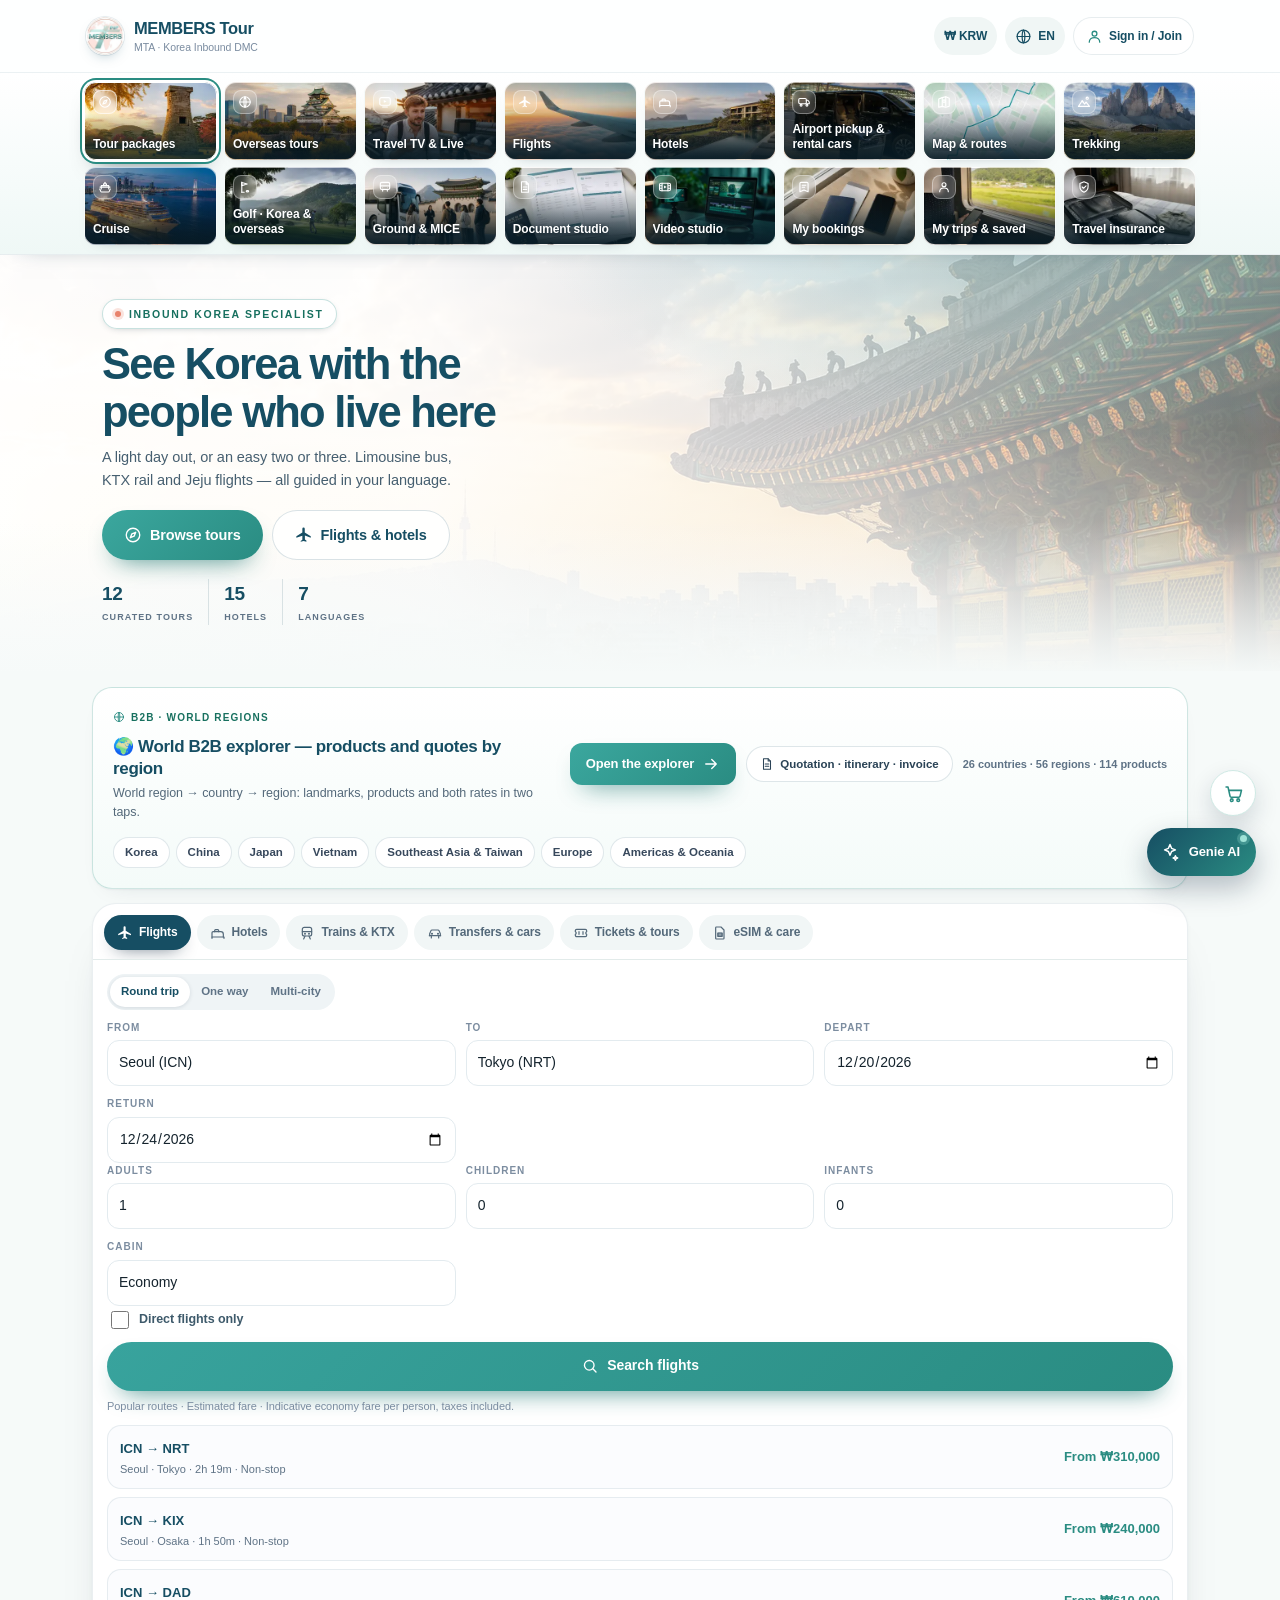
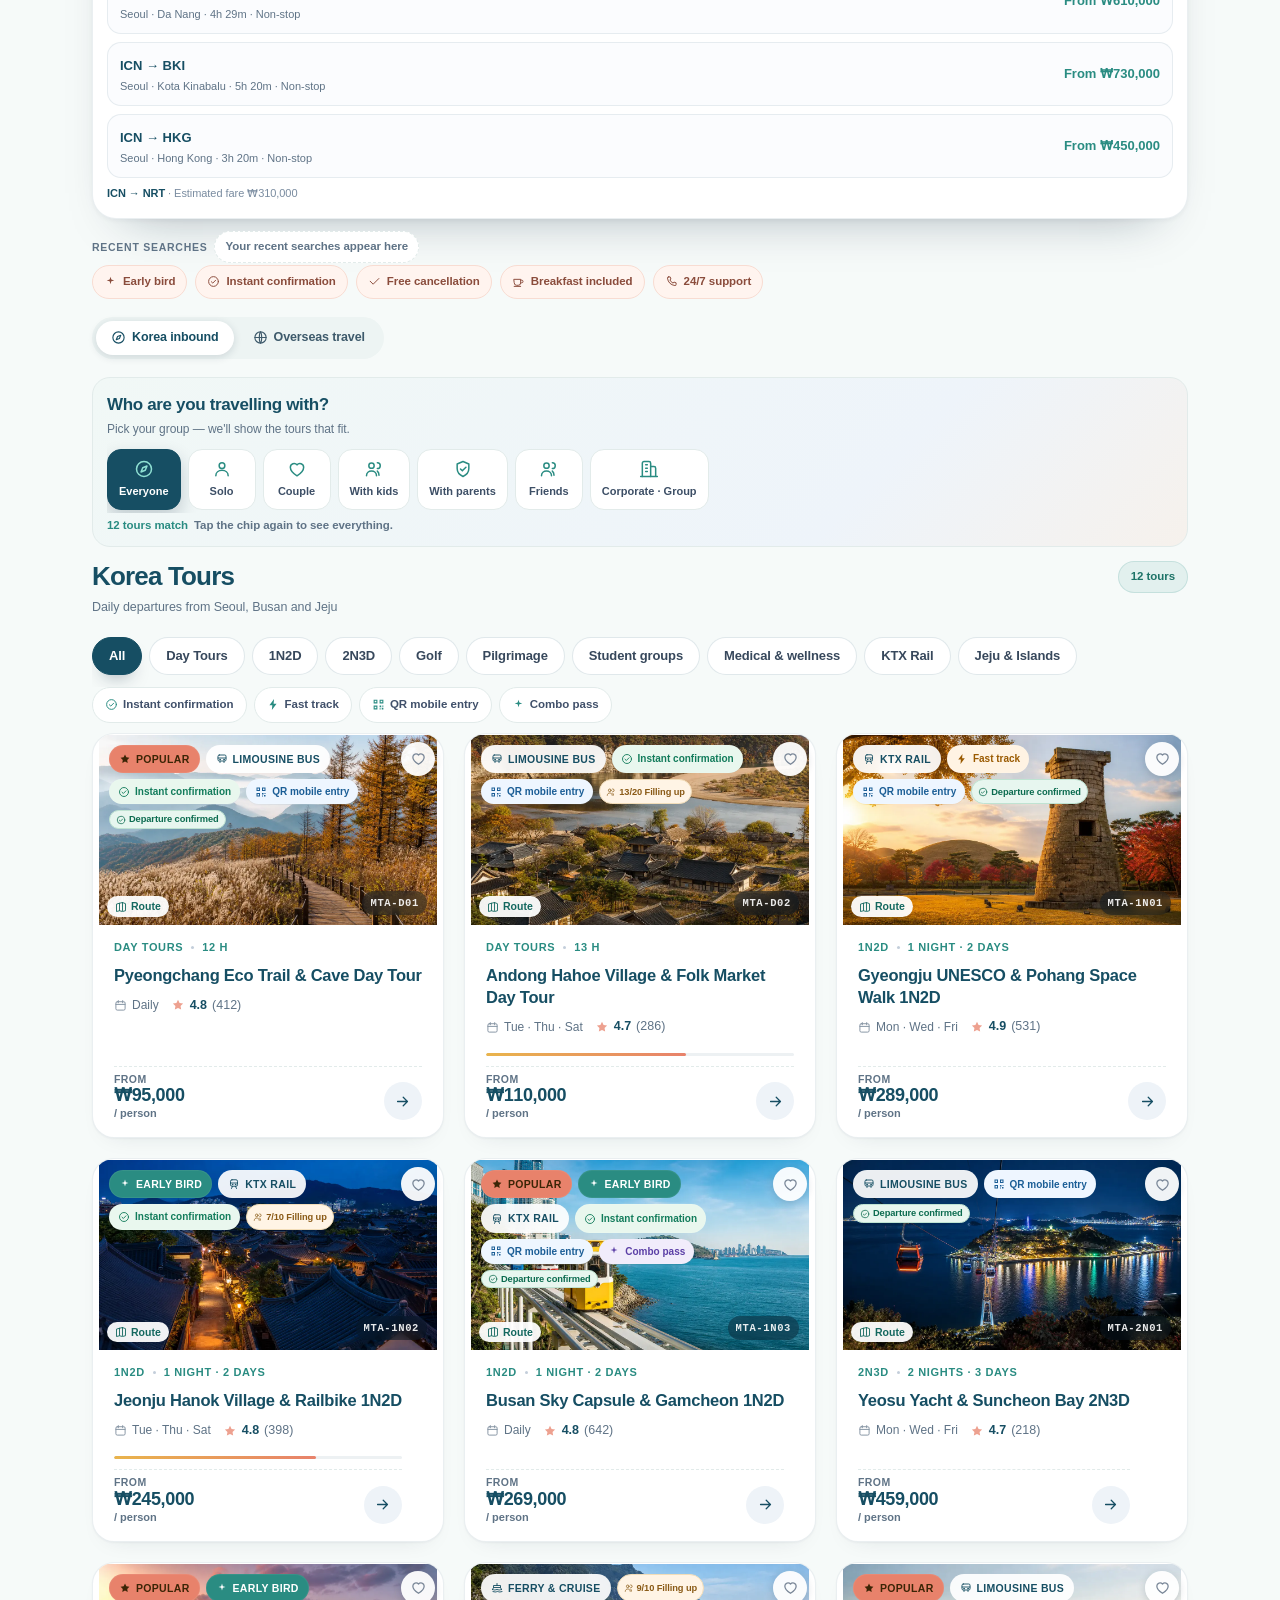
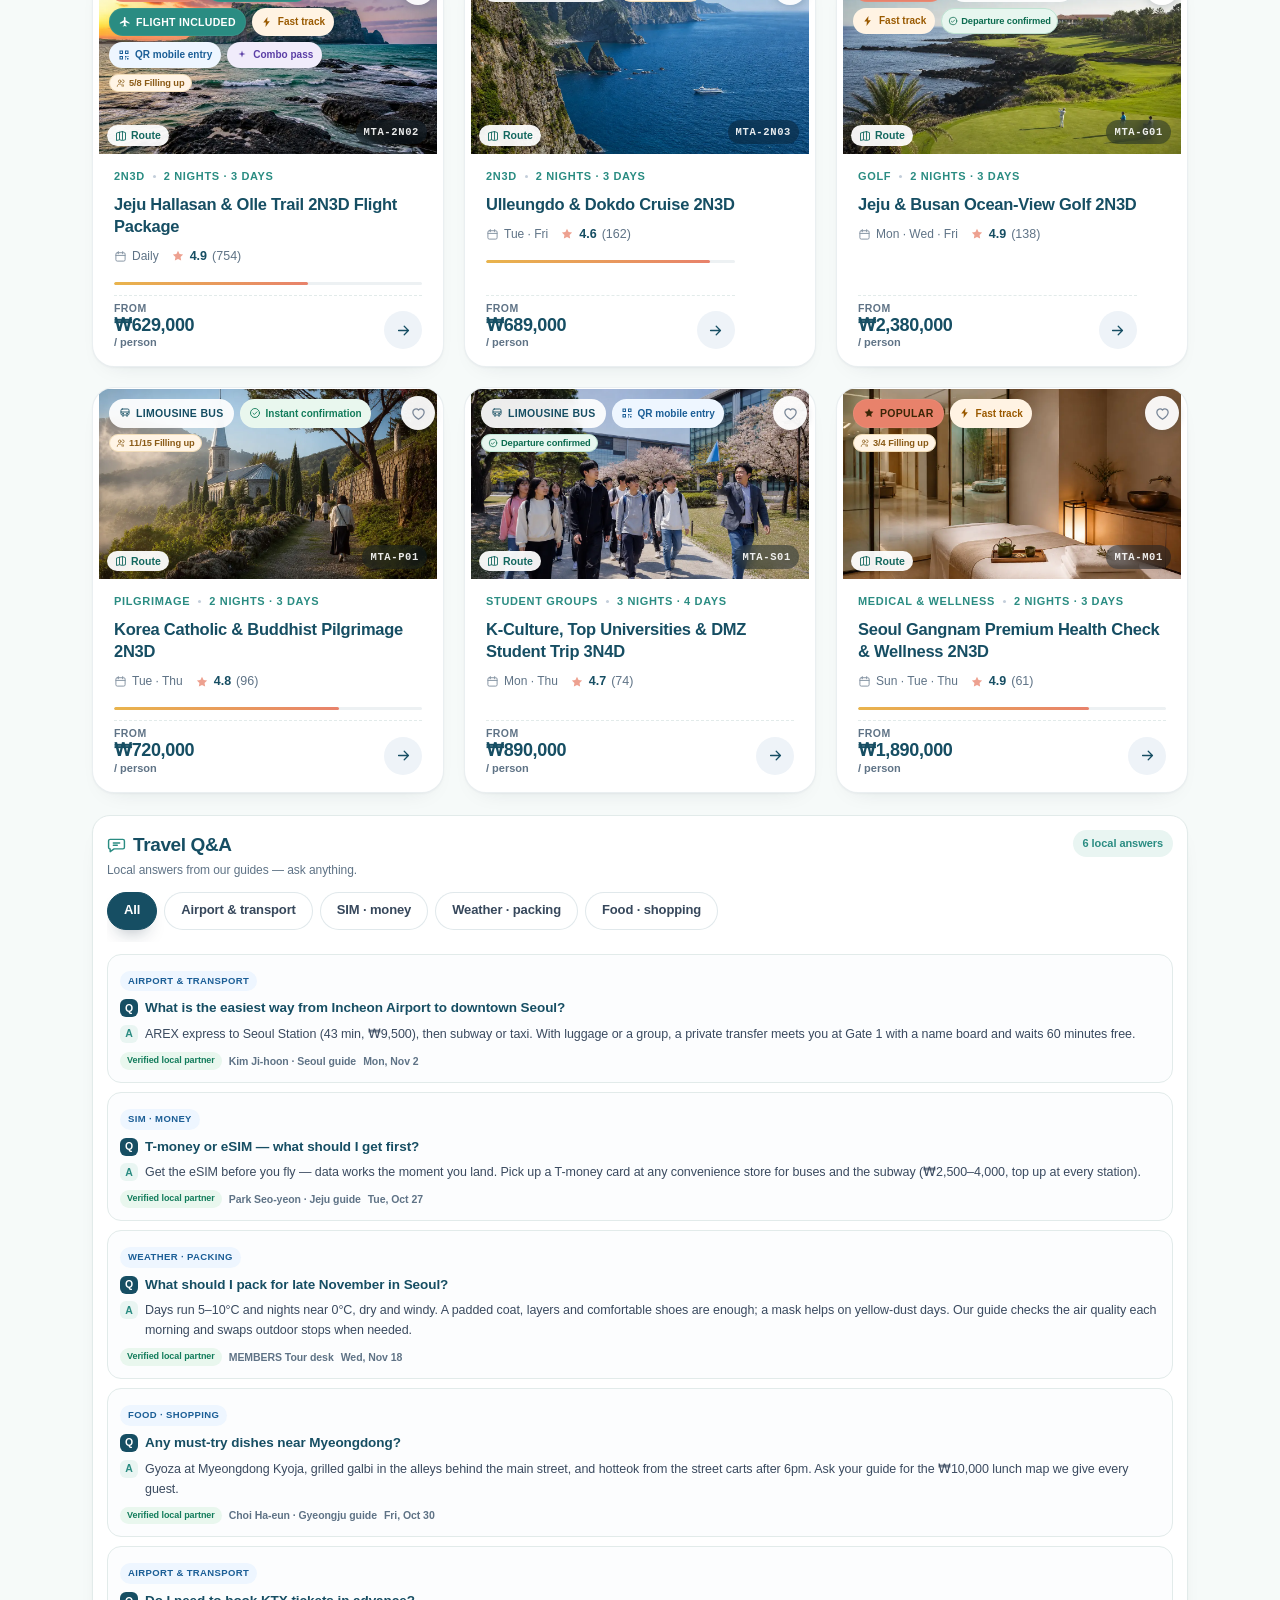
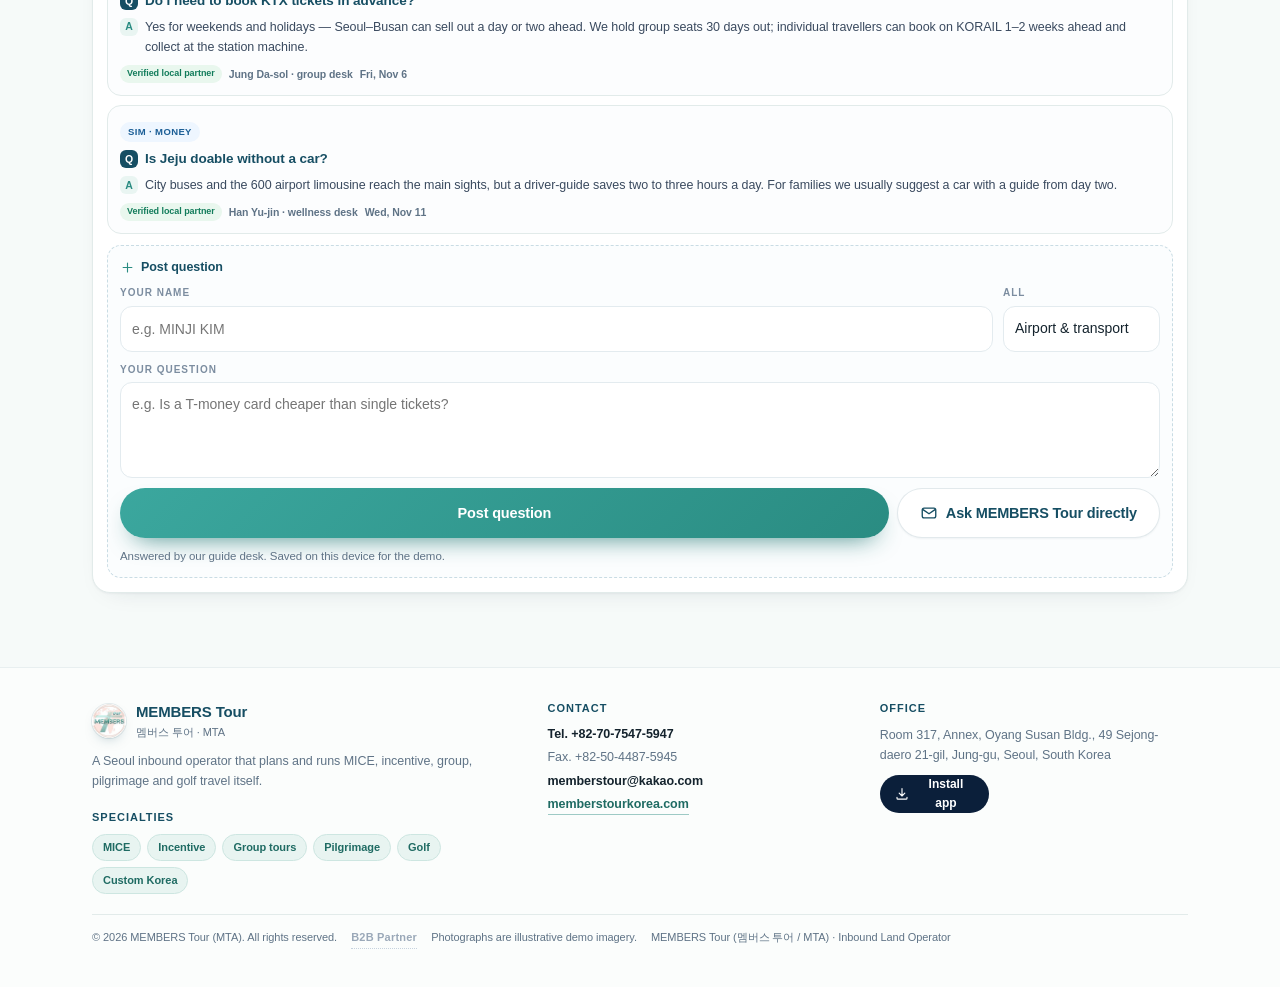
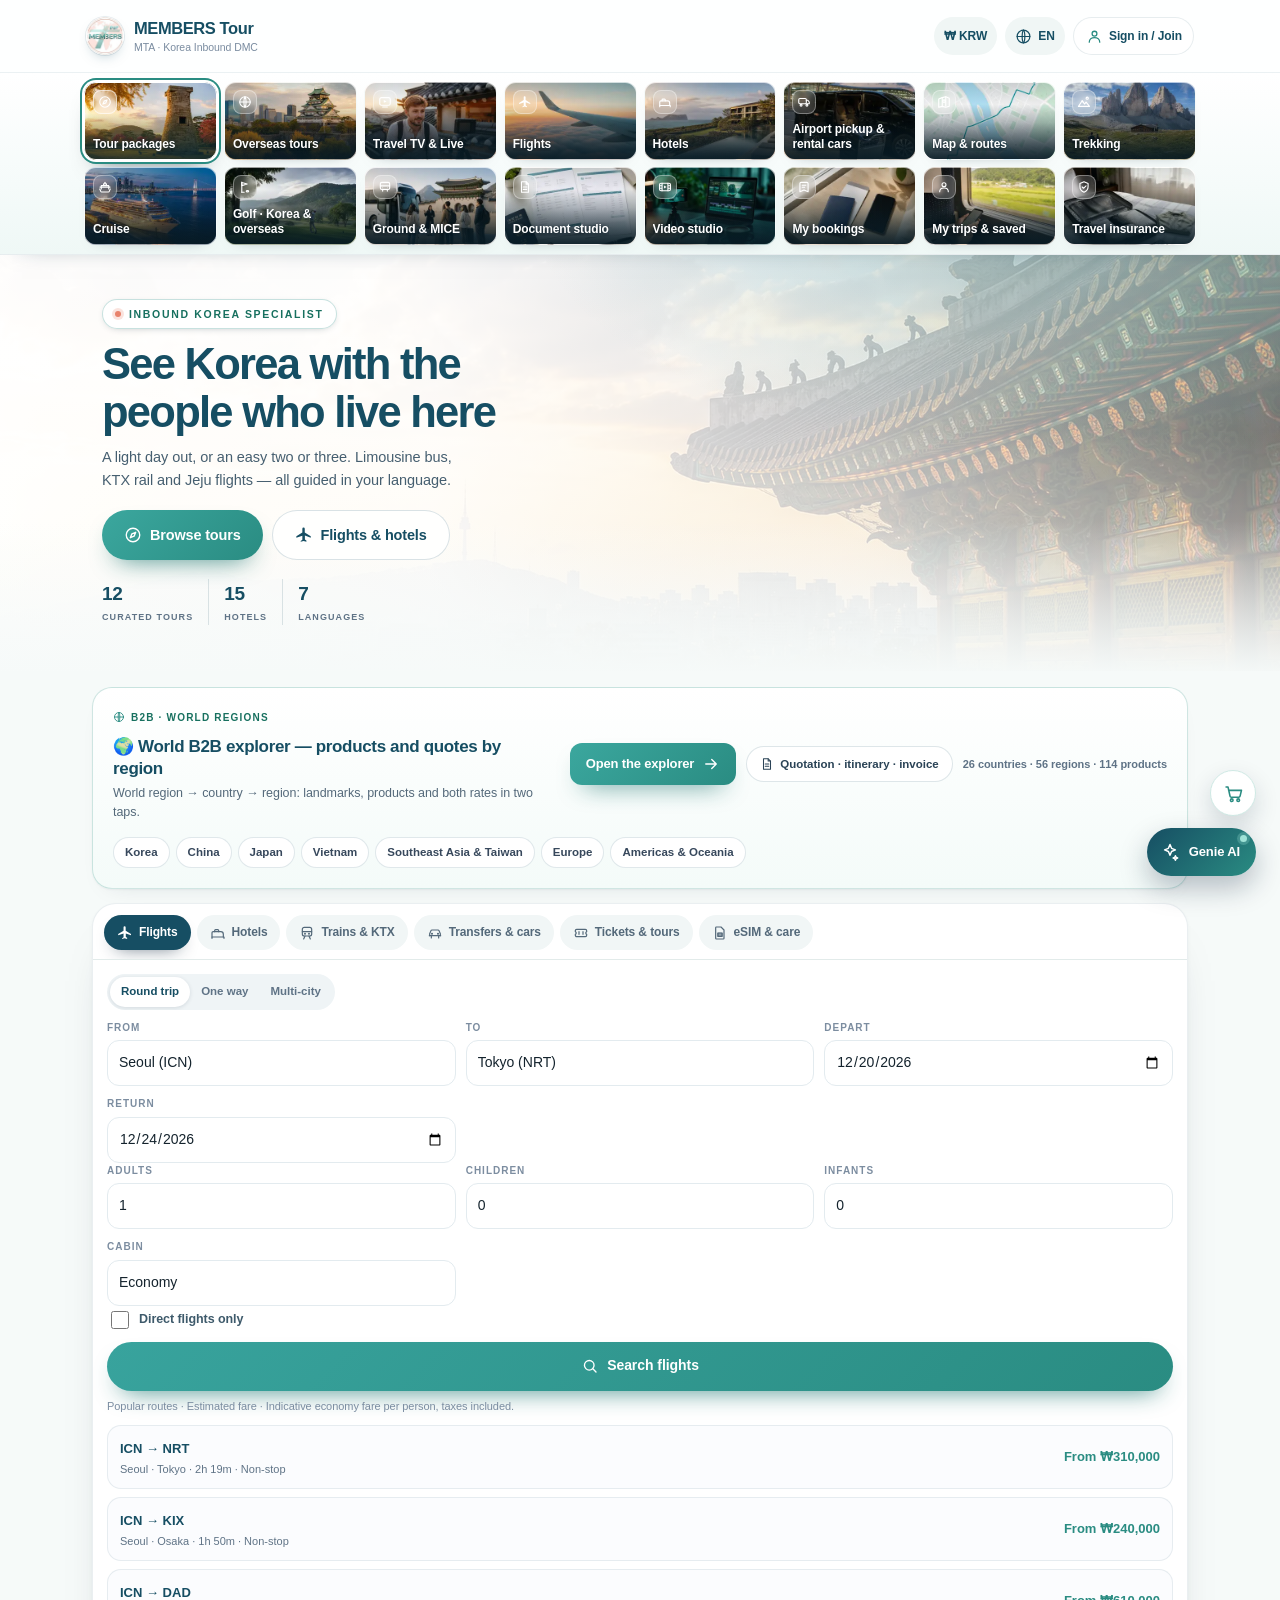
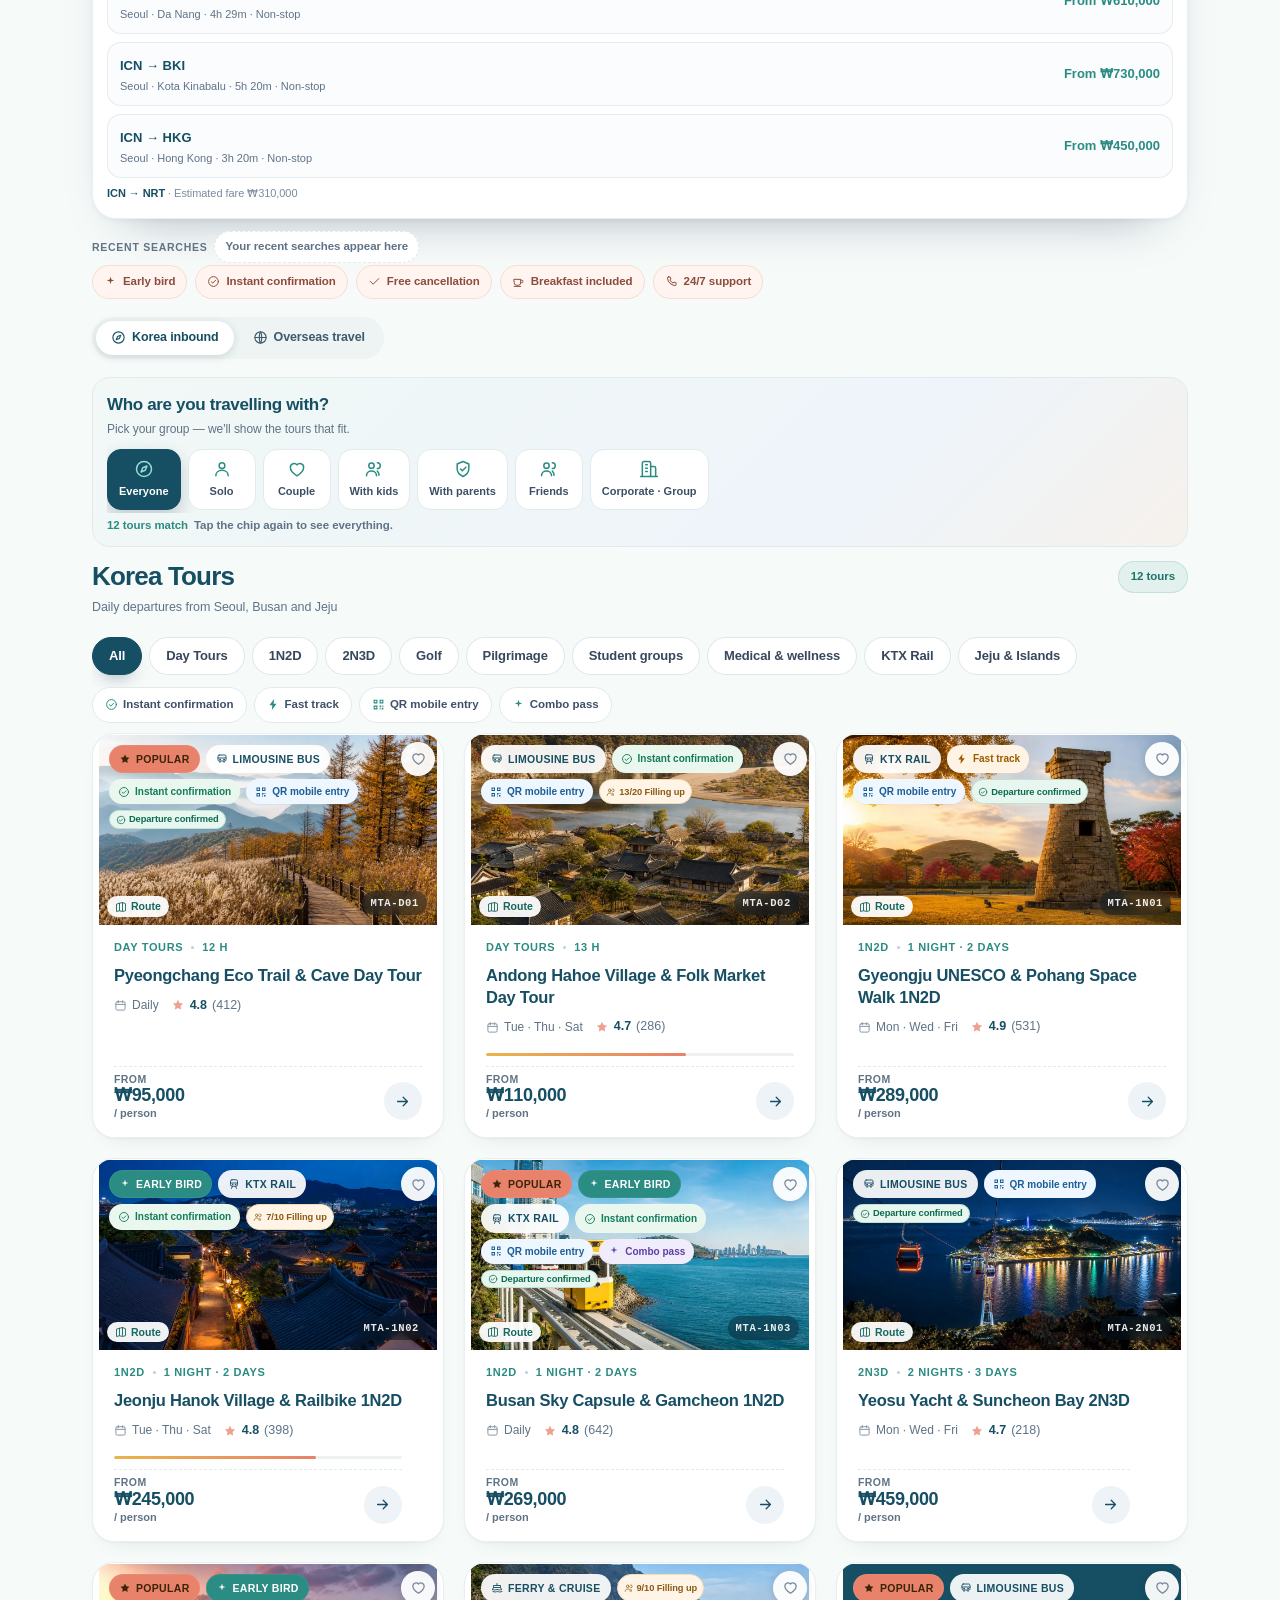
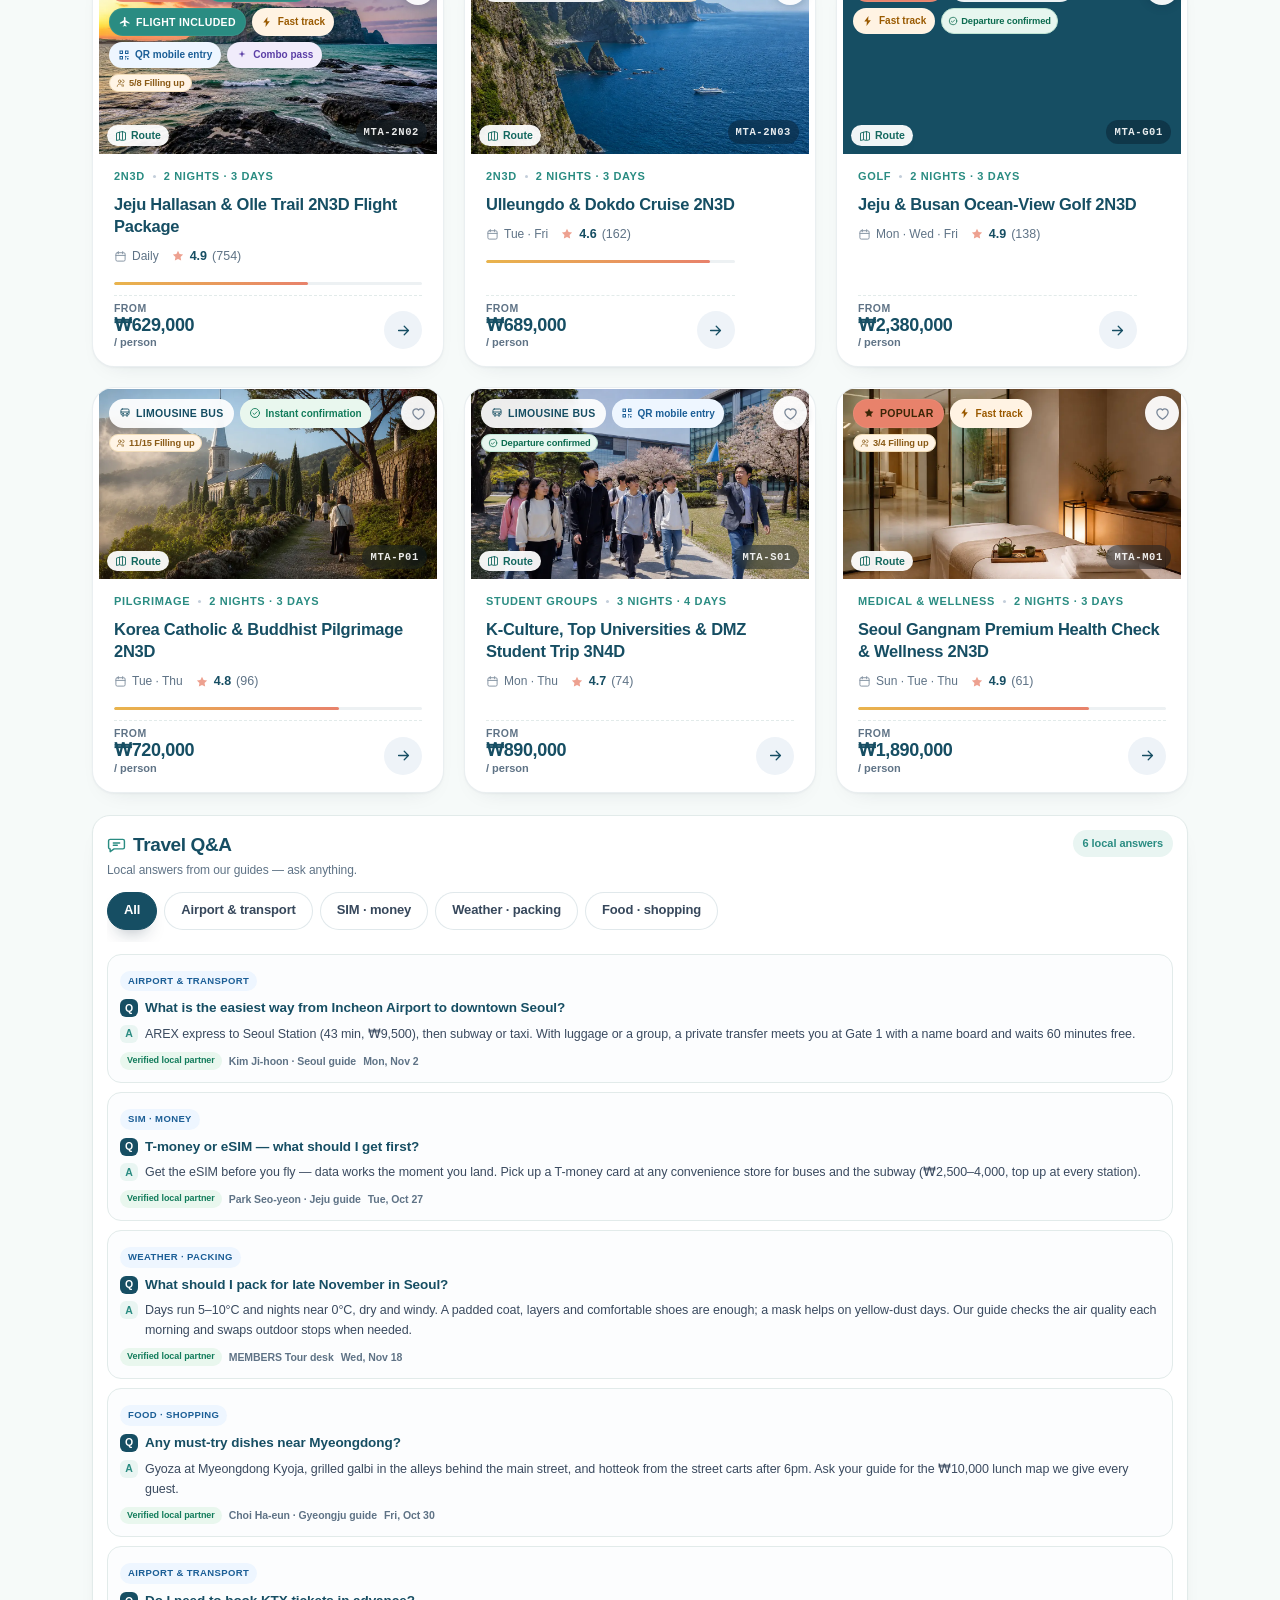
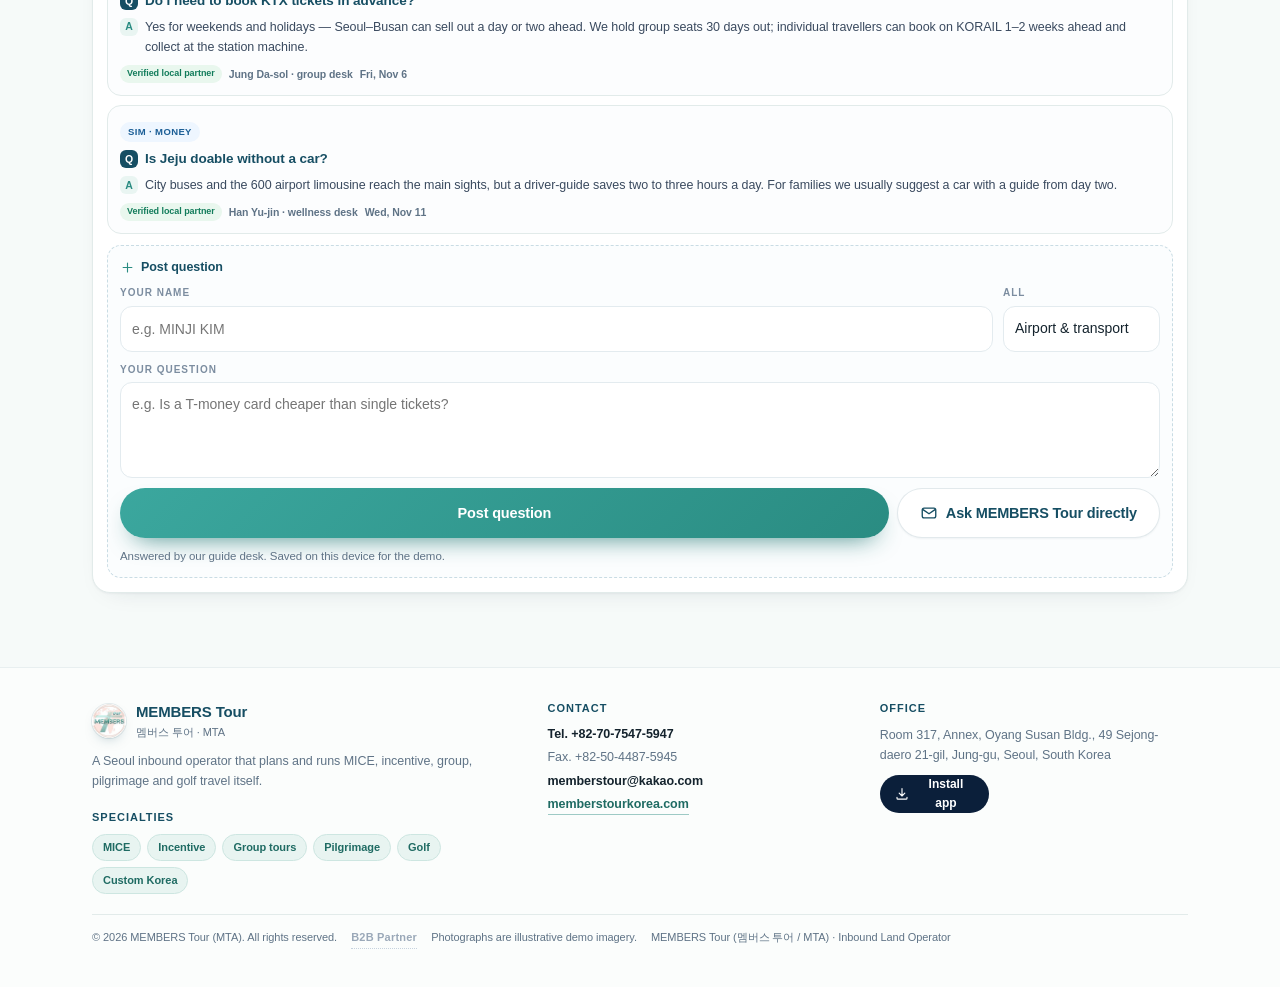
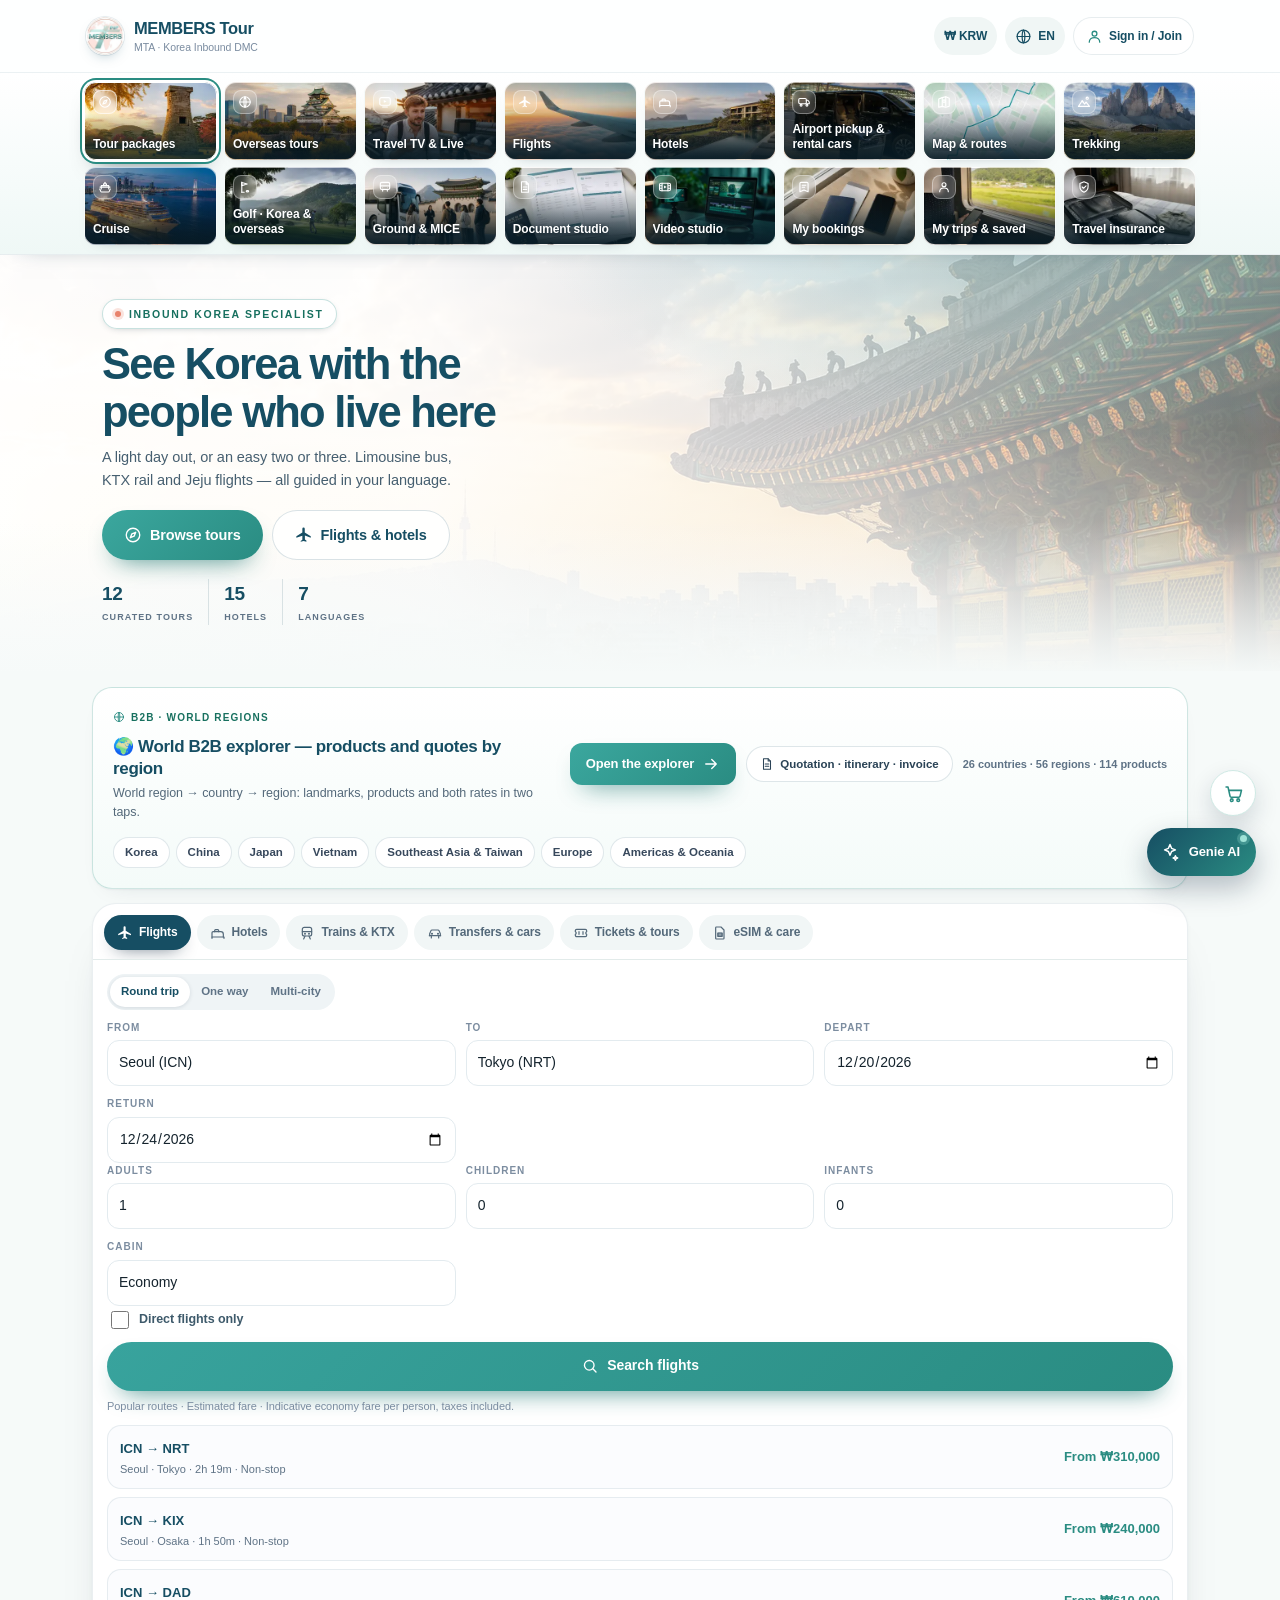
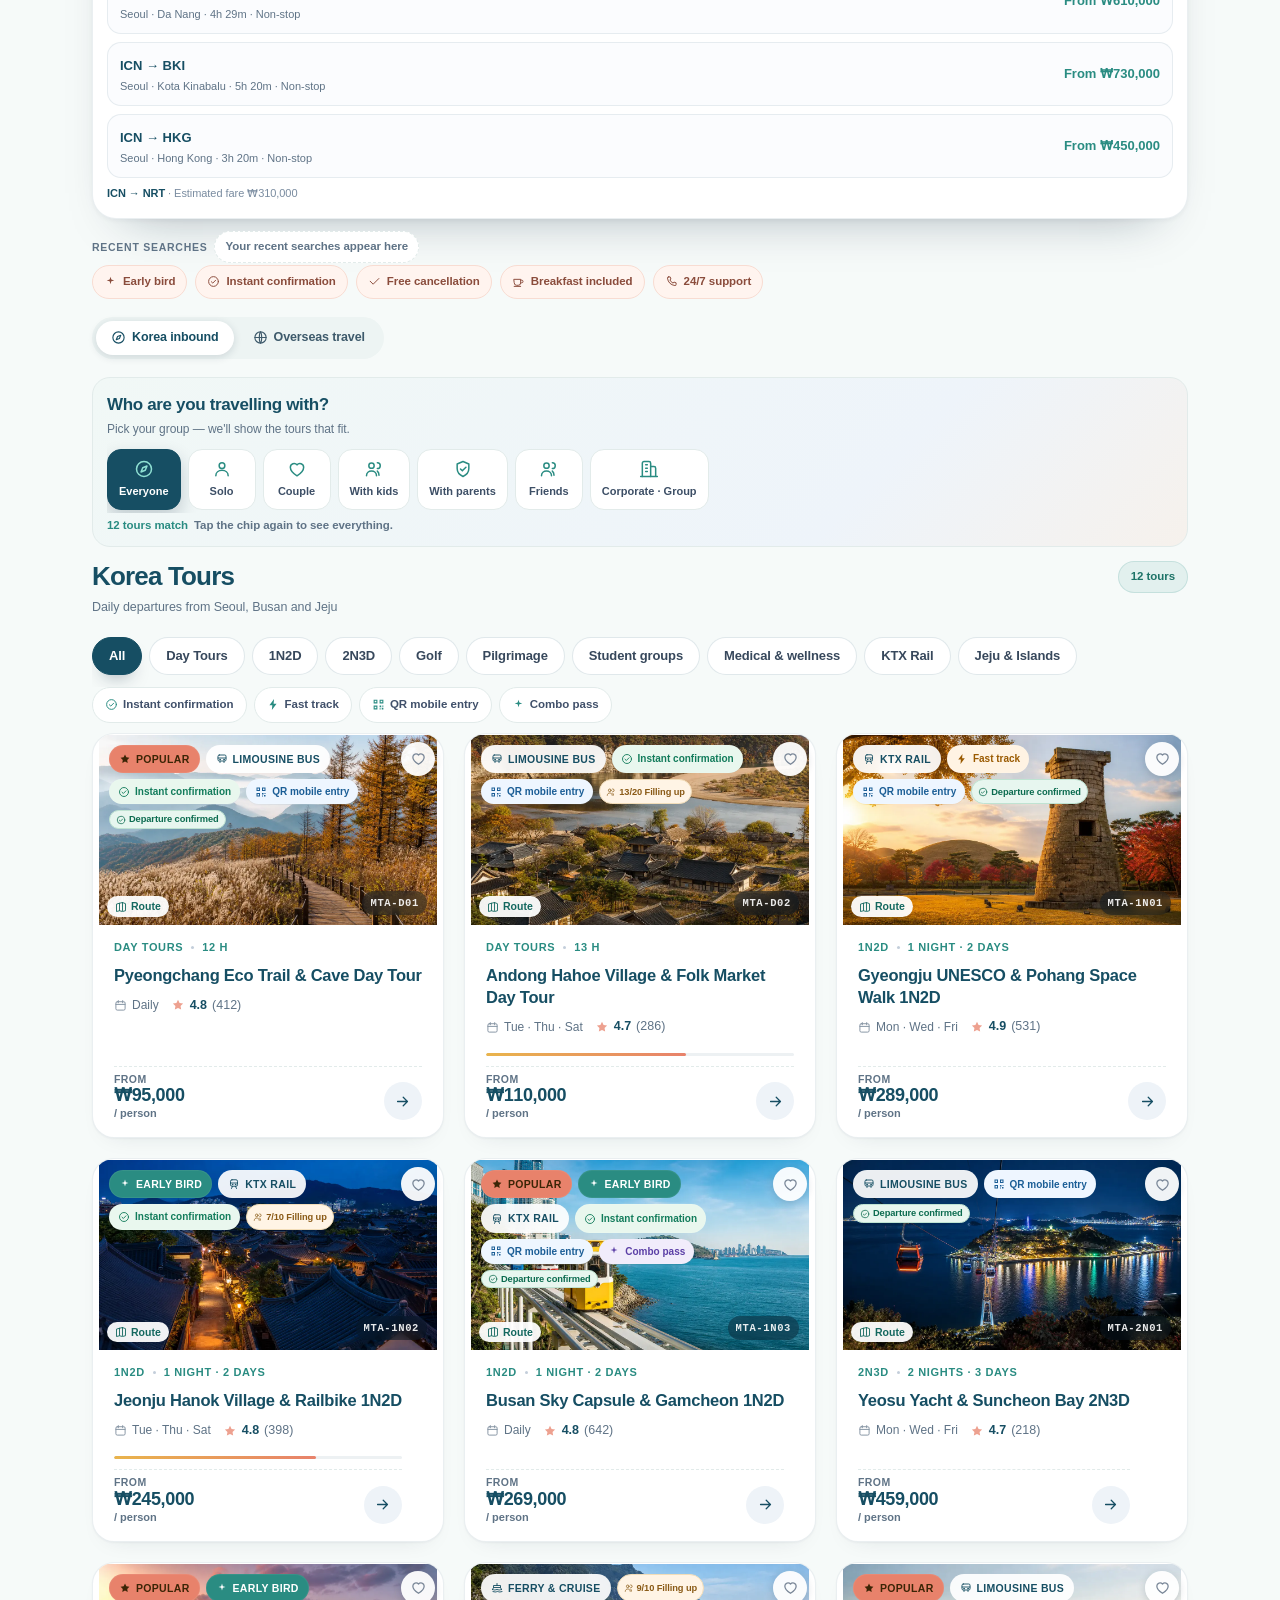
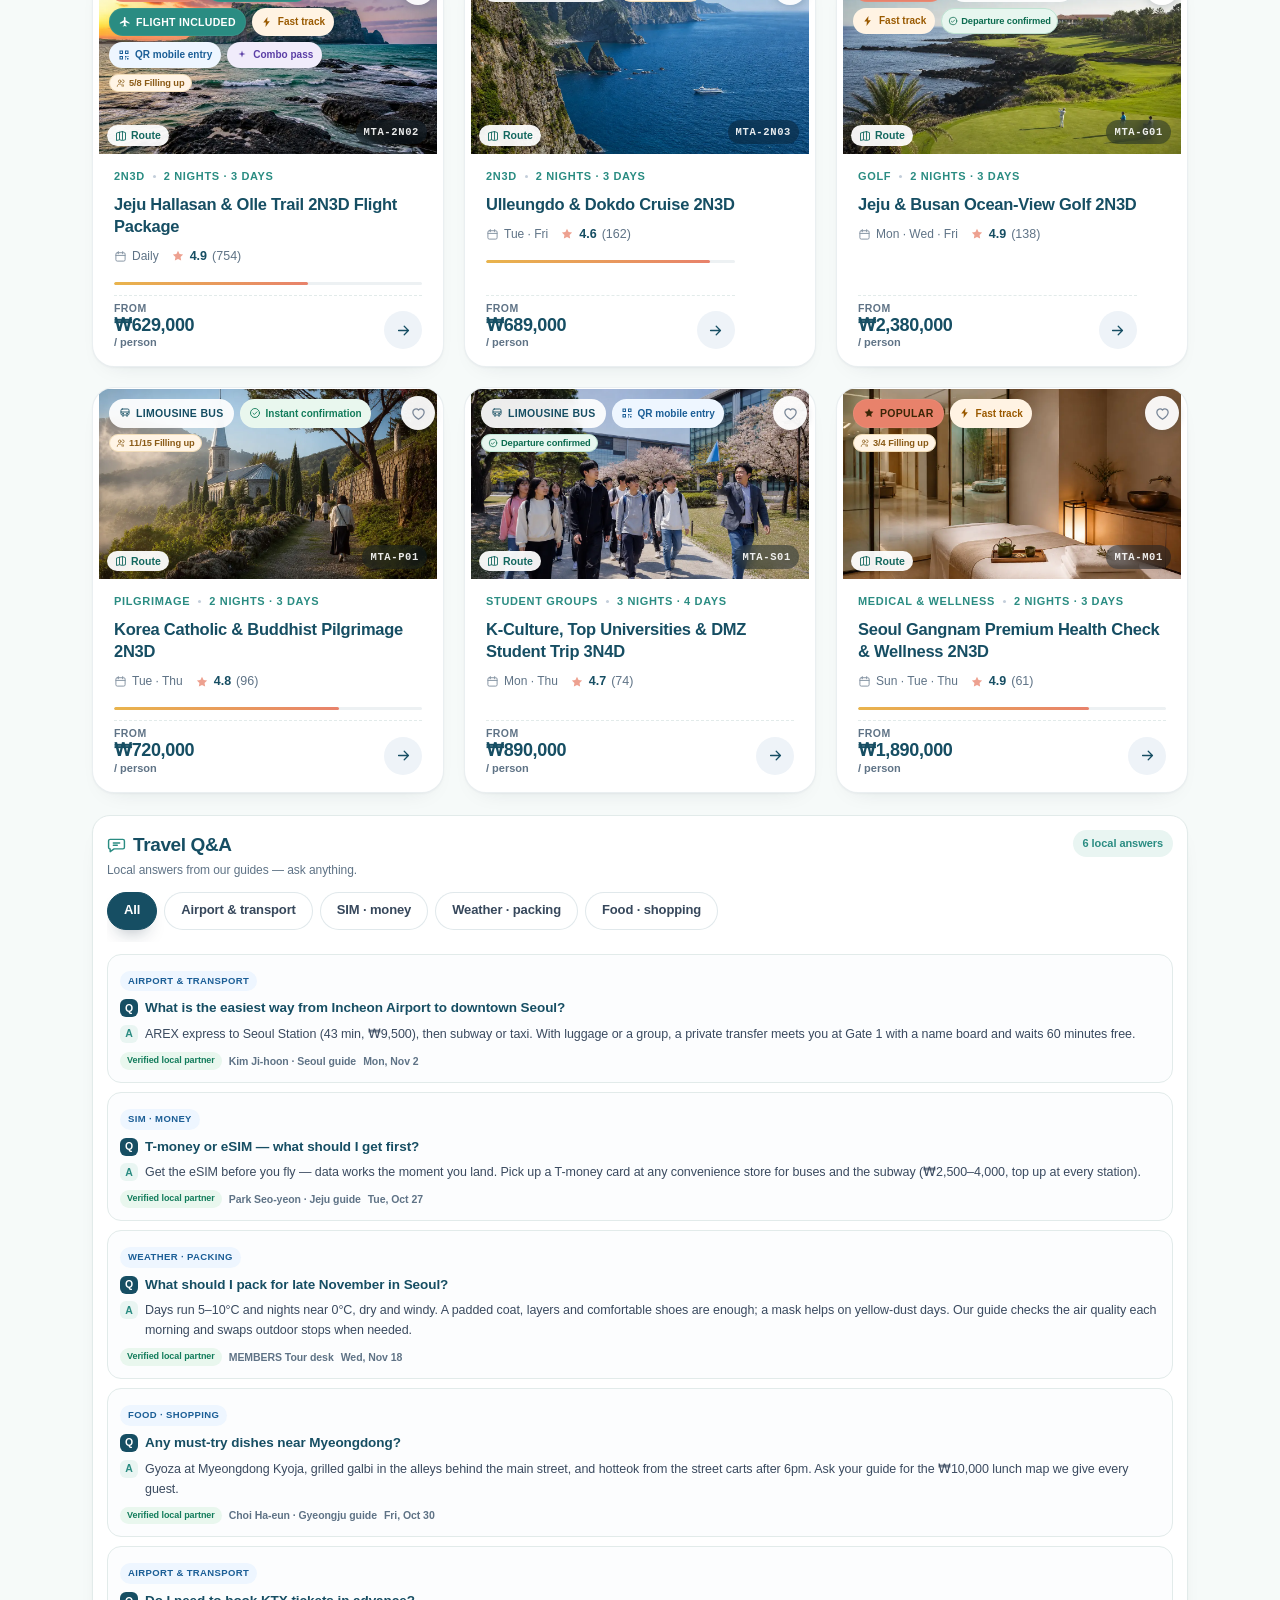
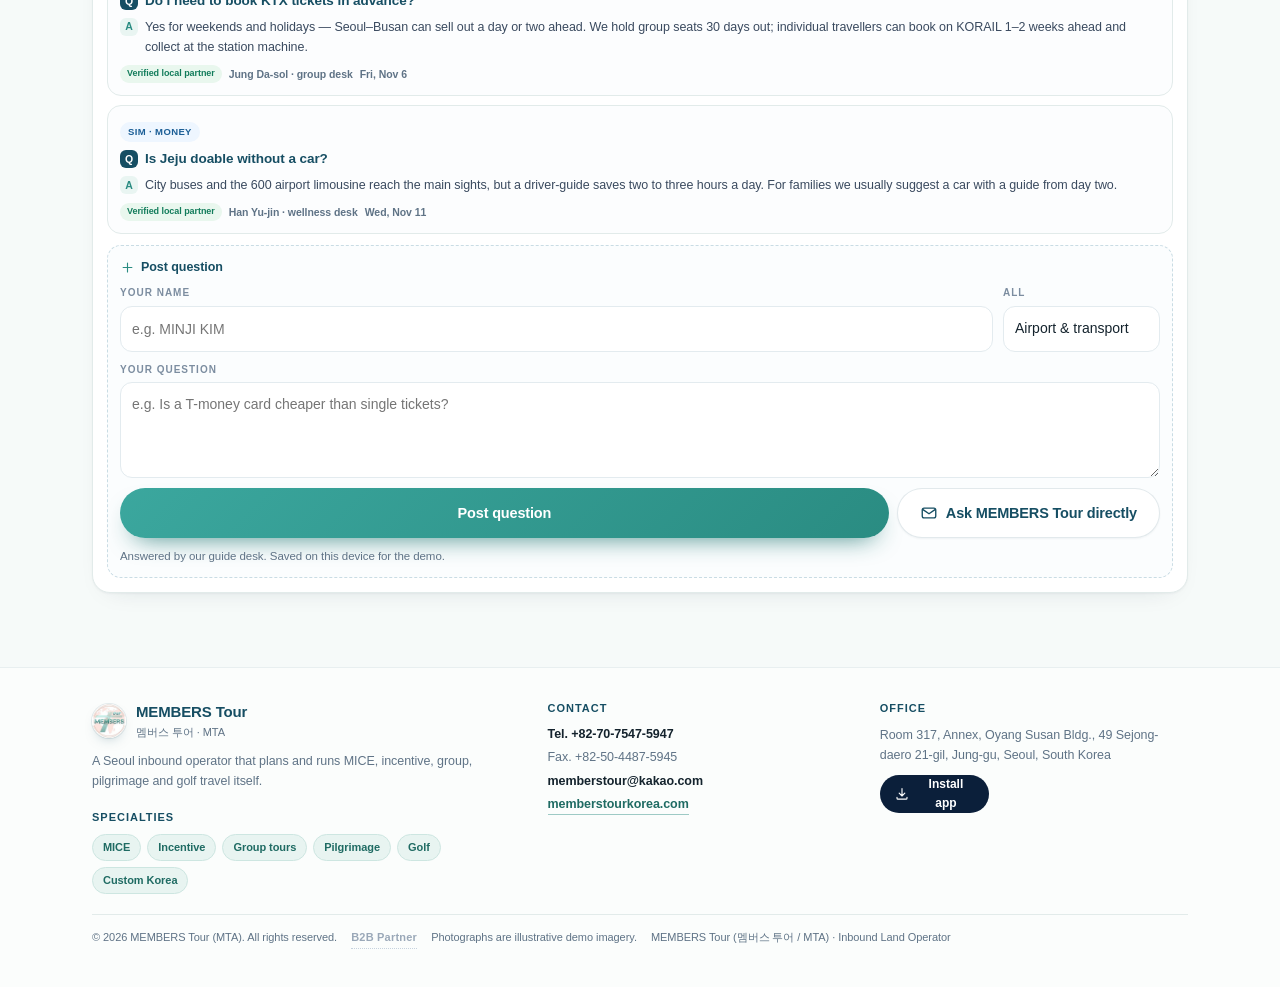
